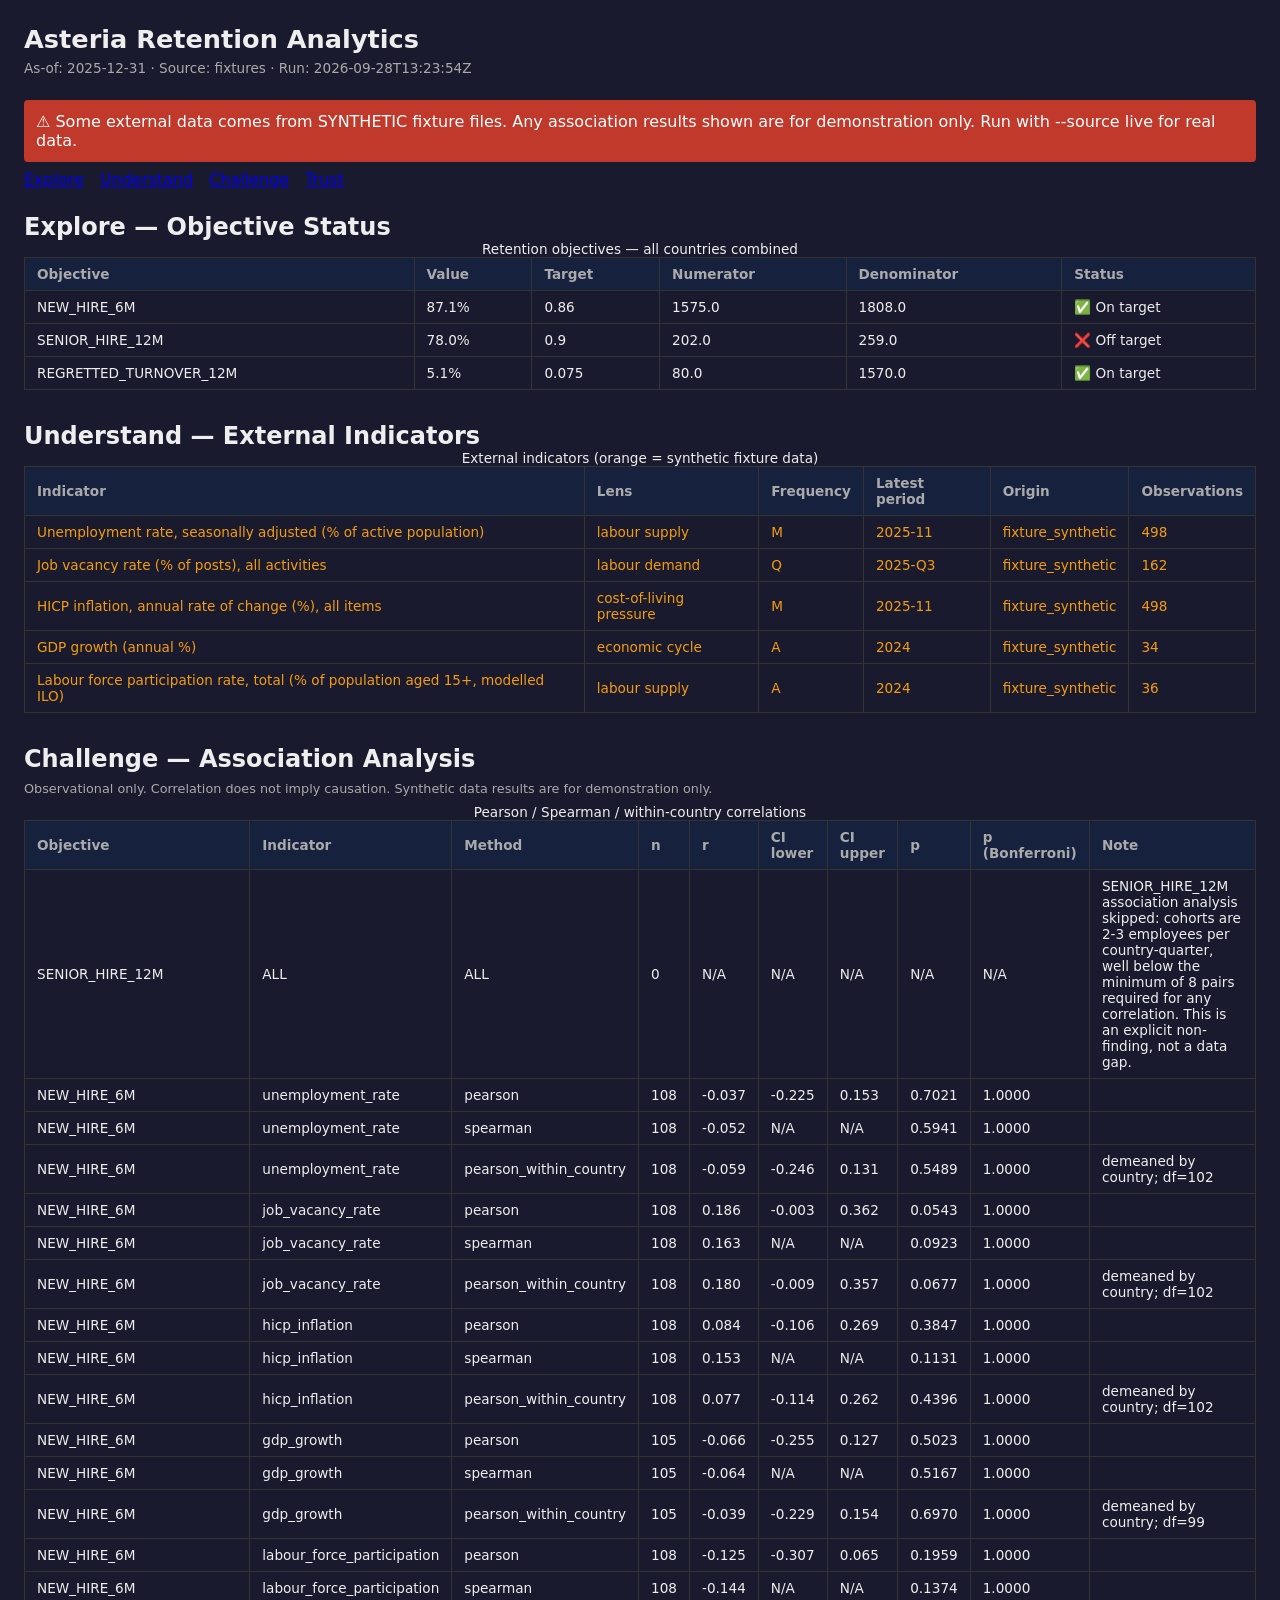
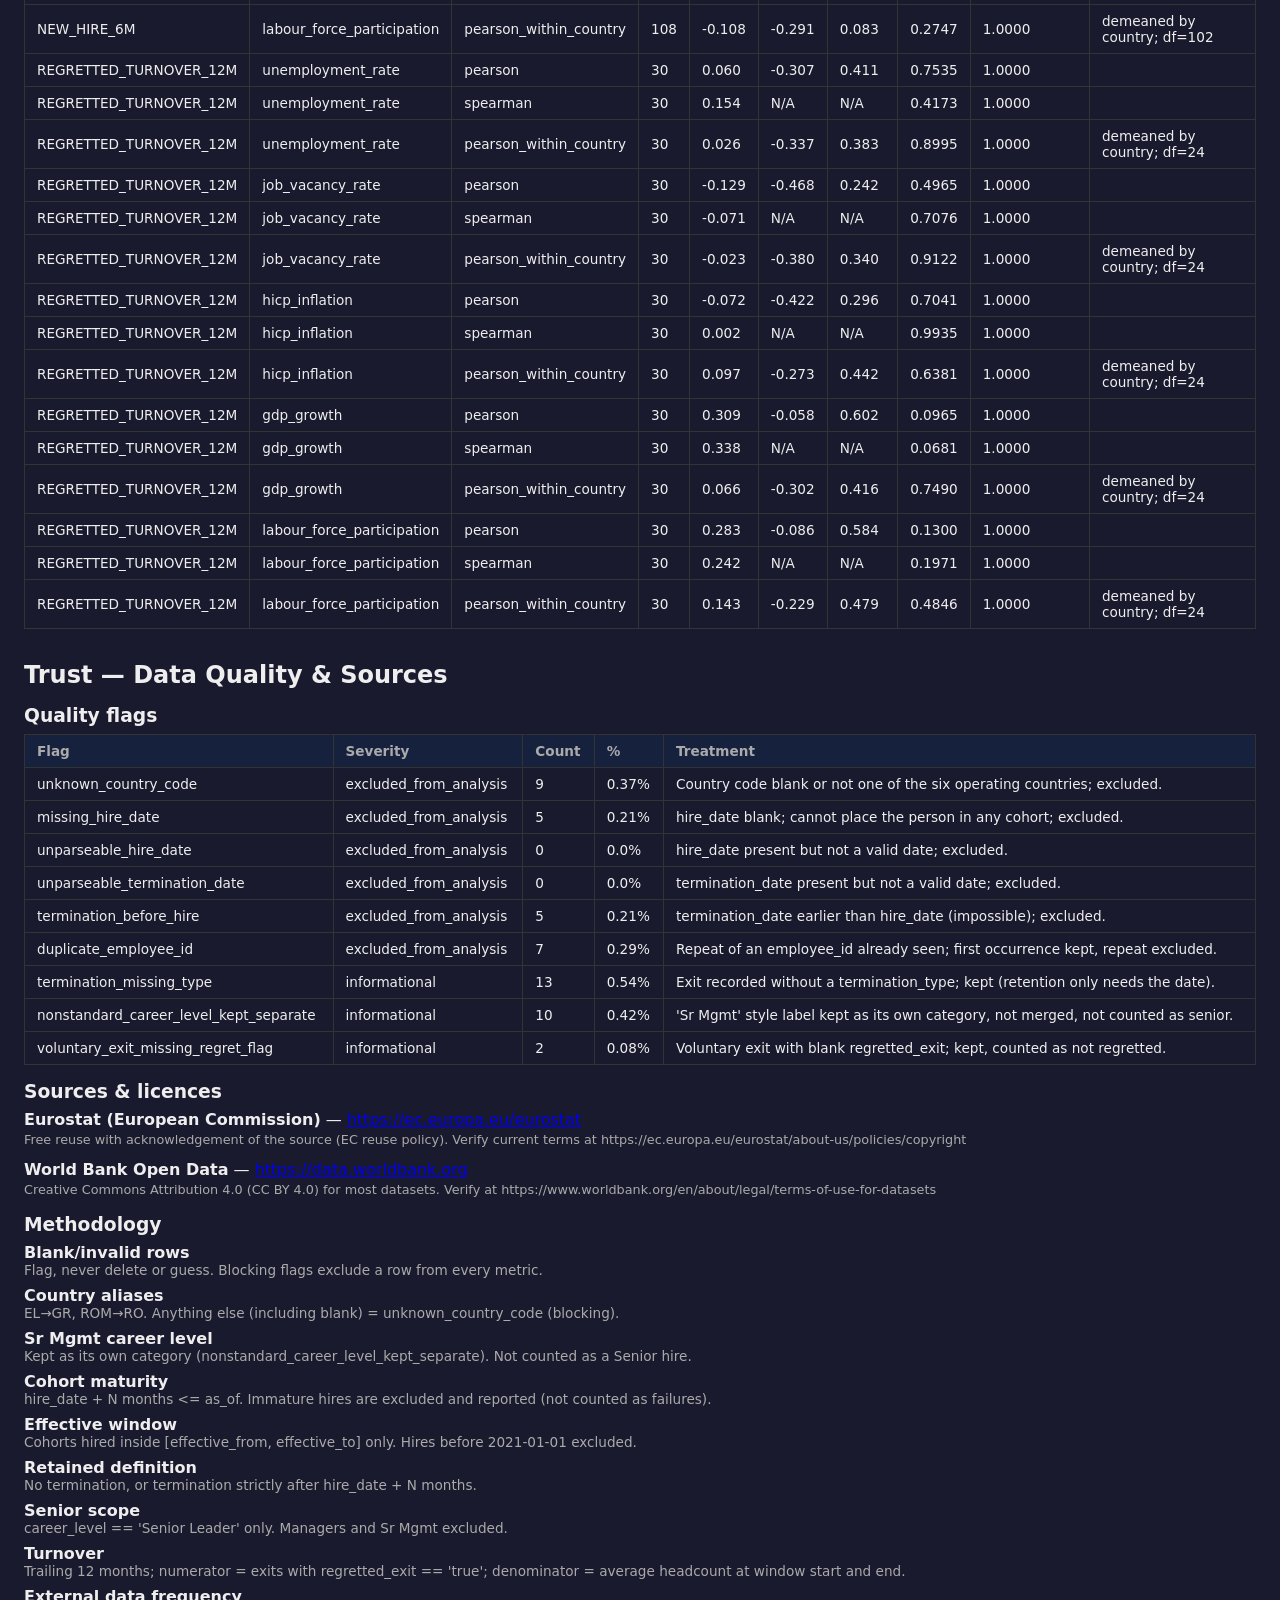
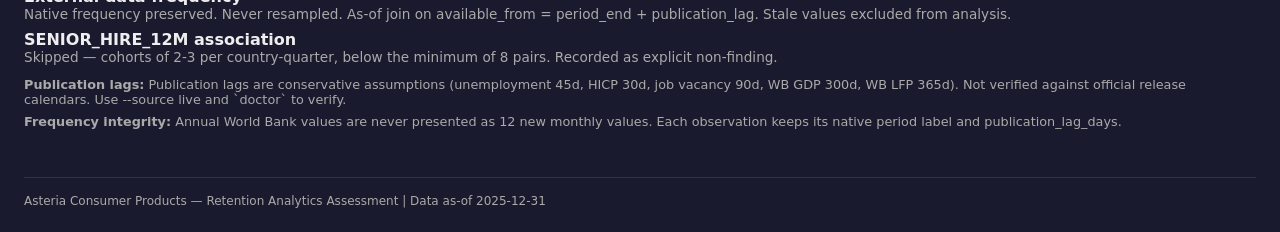
==== dashboard/index.html @ a191fced "first commit" ====
<!DOCTYPE html>
<html lang='en'>
<head>
<meta charset='UTF-8'>
<meta name='viewport' content='width=device-width,initial-scale=1'>
<title>Asteria Retention — Analytics Dashboard</title>
<meta name='description' content='Retention objectives and external labour market signals for Asteria Consumer Products'>
<style>
  :root{--primary:#1a1a2e;--accent:#e94560;--card:#16213e;--text:#eee;--muted:#aaa}
  *{box-sizing:border-box;margin:0;padding:0}
  body{font-family:system-ui,sans-serif;background:var(--primary);color:var(--text);padding:1.5rem}
  a:focus-visible{outline:3px solid var(--accent);outline-offset:2px}
  h1{font-size:1.6rem;margin-bottom:0.4rem}
  .subtitle{color:var(--muted);font-size:.85rem;margin-bottom:1.5rem}
  table{border-collapse:collapse;width:100%;font-size:.85rem}
  th,td{border:1px solid #333;padding:.5rem .75rem;text-align:left}
  th{background:var(--card);color:var(--muted)}
  section{margin-bottom:2rem}
  .skip-link{position:absolute;left:-999px;top:auto;width:1px;height:1px;overflow:hidden}
  .skip-link:focus{left:0;top:0;width:auto;height:auto;padding:.5rem 1rem;background:var(--accent);color:#fff;z-index:9999}
</style>
</head>
<body>
<a href='#main-content' class='skip-link'>Skip to main content</a>
<header role='banner'>
  <h1>Asteria Retention Analytics</h1>
  <p class='subtitle'>As-of: 2025-12-31 &middot; Source: fixtures &middot; Run: 2026-09-28T13:23:54Z</p>
</header>
<div role='alert' style='background:#c0392b;color:#fff;padding:12px;border-radius:4px;margin-bottom:8px'>⚠️ Some external data comes from SYNTHETIC fixture files. Any association results shown are for demonstration only. Run with --source live for real data.</div>
<main id='main-content'>
<nav aria-label='Dashboard sections'>
  <ul style='display:flex;gap:1rem;list-style:none;margin-bottom:1.5rem;flex-wrap:wrap'>
    <li><a href='#explore'>Explore</a></li>
    <li><a href='#understand'>Understand</a></li>
    <li><a href='#challenge'>Challenge</a></li>
    <li><a href='#trust'>Trust</a></li>
  </ul>
</nav>
<section id='explore' aria-labelledby='explore-heading'>
<h2 id='explore-heading'>Explore &mdash; Objective Status</h2>
<div style='overflow-x:auto'><table aria-label='Objective summary'>
<caption>Retention objectives &mdash; all countries combined</caption>
<thead><tr><th>Objective</th><th>Value</th><th>Target</th><th>Numerator</th><th>Denominator</th><th>Status</th></tr></thead>
<tbody>
<tr><td>NEW_HIRE_6M</td><td>87.1%</td><td>0.86</td><td>1575.0</td><td>1808.0</td><td>✅ On target</td></tr>
<tr><td>SENIOR_HIRE_12M</td><td>78.0%</td><td>0.9</td><td>202.0</td><td>259.0</td><td>❌ Off target</td></tr>
<tr><td>REGRETTED_TURNOVER_12M</td><td>5.1%</td><td>0.075</td><td>80.0</td><td>1570.0</td><td>✅ On target</td></tr>
</tbody></table></div>
</section>
<section id='understand' aria-labelledby='understand-heading' style='margin-top:2rem'>
<h2 id='understand-heading'>Understand &mdash; External Indicators</h2>
<div style='overflow-x:auto'><table aria-label='External indicator coverage'>
<caption>External indicators (orange = synthetic fixture data)</caption>
<thead><tr><th>Indicator</th><th>Lens</th><th>Frequency</th><th>Latest period</th><th>Origin</th><th>Observations</th></tr></thead>
<tbody>
<tr style='color:#f39c12'><td>Unemployment rate, seasonally adjusted (% of active population)</td><td>labour supply</td><td>M</td><td>2025-11</td><td>fixture_synthetic</td><td>498</td></tr><tr style='color:#f39c12'><td>Job vacancy rate (% of posts), all activities</td><td>labour demand</td><td>Q</td><td>2025-Q3</td><td>fixture_synthetic</td><td>162</td></tr><tr style='color:#f39c12'><td>HICP inflation, annual rate of change (%), all items</td><td>cost-of-living pressure</td><td>M</td><td>2025-11</td><td>fixture_synthetic</td><td>498</td></tr><tr style='color:#f39c12'><td>GDP growth (annual %)</td><td>economic cycle</td><td>A</td><td>2024</td><td>fixture_synthetic</td><td>34</td></tr><tr style='color:#f39c12'><td>Labour force participation rate, total (% of population aged 15+, modelled ILO)</td><td>labour supply</td><td>A</td><td>2024</td><td>fixture_synthetic</td><td>36</td></tr></tbody></table></div>
</section>
<section id='challenge' aria-labelledby='challenge-heading' style='margin-top:2rem'>
<h2 id='challenge-heading'>Challenge &mdash; Association Analysis</h2>
<p style='color:var(--muted);font-size:.8rem;margin:.5rem 0'>Observational only. Correlation does not imply causation. Synthetic data results are for demonstration only.</p>
<div style='overflow-x:auto'><table aria-label='Association results'>
<caption>Pearson / Spearman / within-country correlations</caption>
<thead><tr><th>Objective</th><th>Indicator</th><th>Method</th><th>n</th><th>r</th><th>CI lower</th><th>CI upper</th><th>p</th><th>p (Bonferroni)</th><th>Note</th></tr></thead>
<tbody>
<tr><td>SENIOR_HIRE_12M</td><td>ALL</td><td>ALL</td><td>0</td><td>N/A</td><td>N/A</td><td>N/A</td><td>N/A</td><td>N/A</td><td>SENIOR_HIRE_12M association analysis skipped: cohorts are 2-3 employees per country-quarter, well below the minimum of 8 pairs required for any correlation. This is an explicit non-finding, not a data gap.</td></tr><tr><td>NEW_HIRE_6M</td><td>unemployment_rate</td><td>pearson</td><td>108</td><td>-0.037</td><td>-0.225</td><td>0.153</td><td>0.7021</td><td>1.0000</td><td></td></tr><tr><td>NEW_HIRE_6M</td><td>unemployment_rate</td><td>spearman</td><td>108</td><td>-0.052</td><td>N/A</td><td>N/A</td><td>0.5941</td><td>1.0000</td><td></td></tr><tr><td>NEW_HIRE_6M</td><td>unemployment_rate</td><td>pearson_within_country</td><td>108</td><td>-0.059</td><td>-0.246</td><td>0.131</td><td>0.5489</td><td>1.0000</td><td>demeaned by country; df=102</td></tr><tr><td>NEW_HIRE_6M</td><td>job_vacancy_rate</td><td>pearson</td><td>108</td><td>0.186</td><td>-0.003</td><td>0.362</td><td>0.0543</td><td>1.0000</td><td></td></tr><tr><td>NEW_HIRE_6M</td><td>job_vacancy_rate</td><td>spearman</td><td>108</td><td>0.163</td><td>N/A</td><td>N/A</td><td>0.0923</td><td>1.0000</td><td></td></tr><tr><td>NEW_HIRE_6M</td><td>job_vacancy_rate</td><td>pearson_within_country</td><td>108</td><td>0.180</td><td>-0.009</td><td>0.357</td><td>0.0677</td><td>1.0000</td><td>demeaned by country; df=102</td></tr><tr><td>NEW_HIRE_6M</td><td>hicp_inflation</td><td>pearson</td><td>108</td><td>0.084</td><td>-0.106</td><td>0.269</td><td>0.3847</td><td>1.0000</td><td></td></tr><tr><td>NEW_HIRE_6M</td><td>hicp_inflation</td><td>spearman</td><td>108</td><td>0.153</td><td>N/A</td><td>N/A</td><td>0.1131</td><td>1.0000</td><td></td></tr><tr><td>NEW_HIRE_6M</td><td>hicp_inflation</td><td>pearson_within_country</td><td>108</td><td>0.077</td><td>-0.114</td><td>0.262</td><td>0.4396</td><td>1.0000</td><td>demeaned by country; df=102</td></tr><tr><td>NEW_HIRE_6M</td><td>gdp_growth</td><td>pearson</td><td>105</td><td>-0.066</td><td>-0.255</td><td>0.127</td><td>0.5023</td><td>1.0000</td><td></td></tr><tr><td>NEW_HIRE_6M</td><td>gdp_growth</td><td>spearman</td><td>105</td><td>-0.064</td><td>N/A</td><td>N/A</td><td>0.5167</td><td>1.0000</td><td></td></tr><tr><td>NEW_HIRE_6M</td><td>gdp_growth</td><td>pearson_within_country</td><td>105</td><td>-0.039</td><td>-0.229</td><td>0.154</td><td>0.6970</td><td>1.0000</td><td>demeaned by country; df=99</td></tr><tr><td>NEW_HIRE_6M</td><td>labour_force_participation</td><td>pearson</td><td>108</td><td>-0.125</td><td>-0.307</td><td>0.065</td><td>0.1959</td><td>1.0000</td><td></td></tr><tr><td>NEW_HIRE_6M</td><td>labour_force_participation</td><td>spearman</td><td>108</td><td>-0.144</td><td>N/A</td><td>N/A</td><td>0.1374</td><td>1.0000</td><td></td></tr><tr><td>NEW_HIRE_6M</td><td>labour_force_participation</td><td>pearson_within_country</td><td>108</td><td>-0.108</td><td>-0.291</td><td>0.083</td><td>0.2747</td><td>1.0000</td><td>demeaned by country; df=102</td></tr><tr><td>REGRETTED_TURNOVER_12M</td><td>unemployment_rate</td><td>pearson</td><td>30</td><td>0.060</td><td>-0.307</td><td>0.411</td><td>0.7535</td><td>1.0000</td><td></td></tr><tr><td>REGRETTED_TURNOVER_12M</td><td>unemployment_rate</td><td>spearman</td><td>30</td><td>0.154</td><td>N/A</td><td>N/A</td><td>0.4173</td><td>1.0000</td><td></td></tr><tr><td>REGRETTED_TURNOVER_12M</td><td>unemployment_rate</td><td>pearson_within_country</td><td>30</td><td>0.026</td><td>-0.337</td><td>0.383</td><td>0.8995</td><td>1.0000</td><td>demeaned by country; df=24</td></tr><tr><td>REGRETTED_TURNOVER_12M</td><td>job_vacancy_rate</td><td>pearson</td><td>30</td><td>-0.129</td><td>-0.468</td><td>0.242</td><td>0.4965</td><td>1.0000</td><td></td></tr><tr><td>REGRETTED_TURNOVER_12M</td><td>job_vacancy_rate</td><td>spearman</td><td>30</td><td>-0.071</td><td>N/A</td><td>N/A</td><td>0.7076</td><td>1.0000</td><td></td></tr><tr><td>REGRETTED_TURNOVER_12M</td><td>job_vacancy_rate</td><td>pearson_within_country</td><td>30</td><td>-0.023</td><td>-0.380</td><td>0.340</td><td>0.9122</td><td>1.0000</td><td>demeaned by country; df=24</td></tr><tr><td>REGRETTED_TURNOVER_12M</td><td>hicp_inflation</td><td>pearson</td><td>30</td><td>-0.072</td><td>-0.422</td><td>0.296</td><td>0.7041</td><td>1.0000</td><td></td></tr><tr><td>REGRETTED_TURNOVER_12M</td><td>hicp_inflation</td><td>spearman</td><td>30</td><td>0.002</td><td>N/A</td><td>N/A</td><td>0.9935</td><td>1.0000</td><td></td></tr><tr><td>REGRETTED_TURNOVER_12M</td><td>hicp_inflation</td><td>pearson_within_country</td><td>30</td><td>0.097</td><td>-0.273</td><td>0.442</td><td>0.6381</td><td>1.0000</td><td>demeaned by country; df=24</td></tr><tr><td>REGRETTED_TURNOVER_12M</td><td>gdp_growth</td><td>pearson</td><td>30</td><td>0.309</td><td>-0.058</td><td>0.602</td><td>0.0965</td><td>1.0000</td><td></td></tr><tr><td>REGRETTED_TURNOVER_12M</td><td>gdp_growth</td><td>spearman</td><td>30</td><td>0.338</td><td>N/A</td><td>N/A</td><td>0.0681</td><td>1.0000</td><td></td></tr><tr><td>REGRETTED_TURNOVER_12M</td><td>gdp_growth</td><td>pearson_within_country</td><td>30</td><td>0.066</td><td>-0.302</td><td>0.416</td><td>0.7490</td><td>1.0000</td><td>demeaned by country; df=24</td></tr><tr><td>REGRETTED_TURNOVER_12M</td><td>labour_force_participation</td><td>pearson</td><td>30</td><td>0.283</td><td>-0.086</td><td>0.584</td><td>0.1300</td><td>1.0000</td><td></td></tr><tr><td>REGRETTED_TURNOVER_12M</td><td>labour_force_participation</td><td>spearman</td><td>30</td><td>0.242</td><td>N/A</td><td>N/A</td><td>0.1971</td><td>1.0000</td><td></td></tr><tr><td>REGRETTED_TURNOVER_12M</td><td>labour_force_participation</td><td>pearson_within_country</td><td>30</td><td>0.143</td><td>-0.229</td><td>0.479</td><td>0.4846</td><td>1.0000</td><td>demeaned by country; df=24</td></tr></tbody></table></div>
</section>
<section id='trust' aria-labelledby='trust-heading' style='margin-top:2rem'>
<h2 id='trust-heading'>Trust &mdash; Data Quality &amp; Sources</h2>
<h3 style='margin:1rem 0 .5rem'>Quality flags</h3>
<div style='overflow-x:auto'><table aria-label='Quality flags'>
<thead><tr><th>Flag</th><th>Severity</th><th>Count</th><th>%</th><th>Treatment</th></tr></thead>
<tbody>
<tr><td>unknown_country_code</td><td>excluded_from_analysis</td><td>9</td><td>0.37%</td><td>Country code blank or not one of the six operating countries; excluded.</td></tr><tr><td>missing_hire_date</td><td>excluded_from_analysis</td><td>5</td><td>0.21%</td><td>hire_date blank; cannot place the person in any cohort; excluded.</td></tr><tr><td>unparseable_hire_date</td><td>excluded_from_analysis</td><td>0</td><td>0.0%</td><td>hire_date present but not a valid date; excluded.</td></tr><tr><td>unparseable_termination_date</td><td>excluded_from_analysis</td><td>0</td><td>0.0%</td><td>termination_date present but not a valid date; excluded.</td></tr><tr><td>termination_before_hire</td><td>excluded_from_analysis</td><td>5</td><td>0.21%</td><td>termination_date earlier than hire_date (impossible); excluded.</td></tr><tr><td>duplicate_employee_id</td><td>excluded_from_analysis</td><td>7</td><td>0.29%</td><td>Repeat of an employee_id already seen; first occurrence kept, repeat excluded.</td></tr><tr><td>termination_missing_type</td><td>informational</td><td>13</td><td>0.54%</td><td>Exit recorded without a termination_type; kept (retention only needs the date).</td></tr><tr><td>nonstandard_career_level_kept_separate</td><td>informational</td><td>10</td><td>0.42%</td><td>'Sr Mgmt' style label kept as its own category, not merged, not counted as senior.</td></tr><tr><td>voluntary_exit_missing_regret_flag</td><td>informational</td><td>2</td><td>0.08%</td><td>Voluntary exit with blank regretted_exit; kept, counted as not regretted.</td></tr></tbody></table></div>
<h3 style='margin:1rem 0 .5rem'>Sources &amp; licences</h3>
<div style='margin-bottom:.75rem'><strong>Eurostat (European Commission)</strong> &mdash; <a href='https://ec.europa.eu/eurostat' rel='noopener'>https://ec.europa.eu/eurostat</a><br><span style='font-size:.8rem;color:var(--muted)'>Free reuse with acknowledgement of the source (EC reuse policy). Verify current terms at https://ec.europa.eu/eurostat/about-us/policies/copyright</span></div><div style='margin-bottom:.75rem'><strong>World Bank Open Data</strong> &mdash; <a href='https://data.worldbank.org' rel='noopener'>https://data.worldbank.org</a><br><span style='font-size:.8rem;color:var(--muted)'>Creative Commons Attribution 4.0 (CC BY 4.0) for most datasets. Verify at https://www.worldbank.org/en/about/legal/terms-of-use-for-datasets</span></div><h3 style='margin:1rem 0 .5rem'>Methodology</h3>
<dl>
<dt style='font-weight:600;margin-top:.5rem'>Blank/invalid rows</dt><dd style='color:var(--muted);font-size:.85rem'>Flag, never delete or guess. Blocking flags exclude a row from every metric.</dd><dt style='font-weight:600;margin-top:.5rem'>Country aliases</dt><dd style='color:var(--muted);font-size:.85rem'>EL→GR, ROM→RO. Anything else (including blank) = unknown_country_code (blocking).</dd><dt style='font-weight:600;margin-top:.5rem'>Sr Mgmt career level</dt><dd style='color:var(--muted);font-size:.85rem'>Kept as its own category (nonstandard_career_level_kept_separate). Not counted as a Senior hire.</dd><dt style='font-weight:600;margin-top:.5rem'>Cohort maturity</dt><dd style='color:var(--muted);font-size:.85rem'>hire_date + N months <= as_of. Immature hires are excluded and reported (not counted as failures).</dd><dt style='font-weight:600;margin-top:.5rem'>Effective window</dt><dd style='color:var(--muted);font-size:.85rem'>Cohorts hired inside [effective_from, effective_to] only. Hires before 2021-01-01 excluded.</dd><dt style='font-weight:600;margin-top:.5rem'>Retained definition</dt><dd style='color:var(--muted);font-size:.85rem'>No termination, or termination strictly after hire_date + N months.</dd><dt style='font-weight:600;margin-top:.5rem'>Senior scope</dt><dd style='color:var(--muted);font-size:.85rem'>career_level == 'Senior Leader' only. Managers and Sr Mgmt excluded.</dd><dt style='font-weight:600;margin-top:.5rem'>Turnover</dt><dd style='color:var(--muted);font-size:.85rem'>Trailing 12 months; numerator = exits with regretted_exit == 'true'; denominator = average headcount at window start and end.</dd><dt style='font-weight:600;margin-top:.5rem'>External data frequency</dt><dd style='color:var(--muted);font-size:.85rem'>Native frequency preserved. Never resampled. As-of join on available_from = period_end + publication_lag. Stale values excluded from analysis.</dd><dt style='font-weight:600;margin-top:.5rem'>SENIOR_HIRE_12M association</dt><dd style='color:var(--muted);font-size:.85rem'>Skipped — cohorts of 2-3 per country-quarter, below the minimum of 8 pairs. Recorded as explicit non-finding.</dd>
</dl>
<p style='font-size:.8rem;color:var(--muted);margin-top:.75rem'><strong>Publication lags:</strong> Publication lags are conservative assumptions (unemployment 45d, HICP 30d, job vacancy 90d, WB GDP 300d, WB LFP 365d). Not verified against official release calendars. Use --source live and `doctor` to verify.</p>
<p style='font-size:.8rem;color:var(--muted);margin-top:.4rem'><strong>Frequency integrity:</strong> Annual World Bank values are never presented as 12 new monthly values. Each observation keeps its native period label and publication_lag_days.</p>
</section>
</main>
<script id='asteria-data' type='application/json'>{"meta": {"as_of": "2025-12-31", "run_timestamp": "2026-09-28T13:23:54Z", "source_mode": "fixtures", "has_synthetic_external": true, "n_indicators": 5, "n_countries": 6}, "notices": [{"level": "warning", "message": "⚠️ Some external data comes from SYNTHETIC fixture files. Any association results shown are for demonstration only. Run with --source live for real data."}], "countries": [{"iso2": "GR", "iso3": "GRC", "name": "Greece"}, {"iso2": "RO", "iso3": "ROU", "name": "Romania"}, {"iso2": "PL", "iso3": "POL", "name": "Poland"}, {"iso2": "IT", "iso3": "ITA", "name": "Italy"}, {"iso2": "IE", "iso3": "IRL", "name": "Ireland"}, {"iso2": "BG", "iso3": "BGR", "name": "Bulgaria"}], "business_units": ["Digital", "Finance", "Sales", "Supply Chain"], "objectives": [{"objective_id": "NEW_HIRE_6M", "name": "New-hire six-month retention", "direction": "at_least", "target_value": 0.86, "unit": "proportion", "effective_from": "2021-01-01T00:00:00", "effective_to": "2025-12-31T00:00:00"}, {"objective_id": "SENIOR_HIRE_12M", "name": "Senior-hire twelve-month retention", "direction": "at_least", "target_value": 0.9, "unit": "proportion", "effective_from": "2021-01-01T00:00:00", "effective_to": "2025-12-31T00:00:00"}, {"objective_id": "REGRETTED_TURNOVER_12M", "name": "Trailing twelve-month regretted turnover", "direction": "at_most", "target_value": 0.075, "unit": "proportion", "effective_from": "2021-01-01T00:00:00", "effective_to": "2025-12-31T00:00:00"}], "series": {"columns": ["objective_id", "country_code", "business_unit", "period", "period_end", "numerator", "denominator", "value", "immature", "unknown_regret"], "rows": [{"objective_id": "NEW_HIRE_6M", "country_code": "ALL", "business_unit": "ALL", "period": "2021Q1", "period_end": "2021-03-31T00:00:00", "numerator": 77, "denominator": 87.0, "value": 0.8850574712643678, "immature": 0, "unknown_regret": 0}, {"objective_id": "NEW_HIRE_6M", "country_code": "ALL", "business_unit": "ALL", "period": "2021Q2", "period_end": "2021-06-30T00:00:00", "numerator": 83, "denominator": 95.0, "value": 0.8736842105263158, "immature": 0, "unknown_regret": 0}, {"objective_id": "NEW_HIRE_6M", "country_code": "ALL", "business_unit": "ALL", "period": "2021Q3", "period_end": "2021-09-30T00:00:00", "numerator": 98, "denominator": 115.0, "value": 0.8521739130434782, "immature": 0, "unknown_regret": 0}, {"objective_id": "NEW_HIRE_6M", "country_code": "ALL", "business_unit": "ALL", "period": "2021Q4", "period_end": "2021-12-31T00:00:00", "numerator": 104, "denominator": 119.0, "value": 0.8739495798319328, "immature": 0, "unknown_regret": 0}, {"objective_id": "NEW_HIRE_6M", "country_code": "ALL", "business_unit": "ALL", "period": "2022Q1", "period_end": "2022-03-31T00:00:00", "numerator": 72, "denominator": 86.0, "value": 0.8372093023255814, "immature": 0, "unknown_regret": 0}, {"objective_id": "NEW_HIRE_6M", "country_code": "ALL", "business_unit": "ALL", "period": "2022Q2", "period_end": "2022-06-30T00:00:00", "numerator": 97, "denominator": 111.0, "value": 0.8738738738738738, "immature": 0, "unknown_regret": 0}, {"objective_id": "NEW_HIRE_6M", "country_code": "ALL", "business_unit": "ALL", "period": "2022Q3", "period_end": "2022-09-30T00:00:00", "numerator": 89, "denominator": 101.0, "value": 0.8811881188118812, "immature": 0, "unknown_regret": 0}, {"objective_id": "NEW_HIRE_6M", "country_code": "ALL", "business_unit": "ALL", "period": "2022Q4", "period_end": "2022-12-31T00:00:00", "numerator": 86, "denominator": 98.0, "value": 0.8775510204081632, "immature": 0, "unknown_regret": 0}, {"objective_id": "NEW_HIRE_6M", "country_code": "ALL", "business_unit": "ALL", "period": "2023Q1", "period_end": "2023-03-31T00:00:00", "numerator": 85, "denominator": 98.0, "value": 0.8673469387755102, "immature": 0, "unknown_regret": 0}, {"objective_id": "NEW_HIRE_6M", "country_code": "ALL", "business_unit": "ALL", "period": "2023Q2", "period_end": "2023-06-30T00:00:00", "numerator": 93, "denominator": 110.0, "value": 0.8454545454545455, "immature": 0, "unknown_regret": 0}, {"objective_id": "NEW_HIRE_6M", "country_code": "ALL", "business_unit": "ALL", "period": "2023Q3", "period_end": "2023-09-30T00:00:00", "numerator": 82, "denominator": 94.0, "value": 0.8723404255319149, "immature": 0, "unknown_regret": 0}, {"objective_id": "NEW_HIRE_6M", "country_code": "ALL", "business_unit": "ALL", "period": "2023Q4", "period_end": "2023-12-31T00:00:00", "numerator": 76, "denominator": 89.0, "value": 0.8539325842696629, "immature": 0, "unknown_regret": 0}, {"objective_id": "NEW_HIRE_6M", "country_code": "ALL", "business_unit": "ALL", "period": "2024Q1", "period_end": "2024-03-31T00:00:00", "numerator": 94, "denominator": 105.0, "value": 0.8952380952380953, "immature": 0, "unknown_regret": 0}, {"objective_id": "NEW_HIRE_6M", "country_code": "ALL", "business_unit": "ALL", "period": "2024Q2", "period_end": "2024-06-30T00:00:00", "numerator": 91, "denominator": 106.0, "value": 0.8584905660377359, "immature": 0, "unknown_regret": 0}, {"objective_id": "NEW_HIRE_6M", "country_code": "ALL", "business_unit": "ALL", "period": "2024Q3", "period_end": "2024-09-30T00:00:00", "numerator": 104, "denominator": 120.0, "value": 0.8666666666666667, "immature": 0, "unknown_regret": 0}, {"objective_id": "NEW_HIRE_6M", "country_code": "ALL", "business_unit": "ALL", "period": "2024Q4", "period_end": "2024-12-31T00:00:00", "numerator": 89, "denominator": 102.0, "value": 0.8725490196078431, "immature": 0, "unknown_regret": 0}, {"objective_id": "NEW_HIRE_6M", "country_code": "ALL", "business_unit": "ALL", "period": "2025Q1", "period_end": "2025-03-31T00:00:00", "numerator": 64, "denominator": 73.0, "value": 0.8767123287671232, "immature": 0, "unknown_regret": 0}, {"objective_id": "NEW_HIRE_6M", "country_code": "ALL", "business_unit": "ALL", "period": "2025Q2", "period_end": "2025-06-30T00:00:00", "numerator": 91, "denominator": 99.0, "value": 0.9191919191919192, "immature": 0, "unknown_regret": 0}, {"objective_id": "NEW_HIRE_6M", "country_code": "ALL", "business_unit": "ALL", "period": "2025Q3", "period_end": "2025-09-30T00:00:00", "numerator": 0, "denominator": 0.0, "value": null, "immature": 98, "unknown_regret": 0}, {"objective_id": "NEW_HIRE_6M", "country_code": "ALL", "business_unit": "ALL", "period": "2025Q4", "period_end": "2025-12-31T00:00:00", "numerator": 0, "denominator": 0.0, "value": null, "immature": 63, "unknown_regret": 0}, {"objective_id": "NEW_HIRE_6M", "country_code": "ALL", "business_unit": "Digital", "period": "2021Q1", "period_end": "2021-03-31T00:00:00", "numerator": 24, "denominator": 25.0, "value": 0.96, "immature": 0, "unknown_regret": 0}, {"objective_id": "NEW_HIRE_6M", "country_code": "ALL", "business_unit": "Digital", "period": "2021Q2", "period_end": "2021-06-30T00:00:00", "numerator": 21, "denominator": 24.0, "value": 0.875, "immature": 0, "unknown_regret": 0}, {"objective_id": "NEW_HIRE_6M", "country_code": "ALL", "business_unit": "Digital", "period": "2021Q3", "period_end": "2021-09-30T00:00:00", "numerator": 25, "denominator": 30.0, "value": 0.8333333333333334, "immature": 0, "unknown_regret": 0}, {"objective_id": "NEW_HIRE_6M", "country_code": "ALL", "business_unit": "Digital", "period": "2021Q4", "period_end": "2021-12-31T00:00:00", "numerator": 27, "denominator": 33.0, "value": 0.8181818181818182, "immature": 0, "unknown_regret": 0}, {"objective_id": "NEW_HIRE_6M", "country_code": "ALL", "business_unit": "Digital", "period": "2022Q1", "period_end": "2022-03-31T00:00:00", "numerator": 19, "denominator": 24.0, "value": 0.7916666666666666, "immature": 0, "unknown_regret": 0}, {"objective_id": "NEW_HIRE_6M", "country_code": "ALL", "business_unit": "Digital", "period": "2022Q2", "period_end": "2022-06-30T00:00:00", "numerator": 19, "denominator": 22.0, "value": 0.8636363636363636, "immature": 0, "unknown_regret": 0}, {"objective_id": "NEW_HIRE_6M", "country_code": "ALL", "business_unit": "Digital", "period": "2022Q3", "period_end": "2022-09-30T00:00:00", "numerator": 17, "denominator": 19.0, "value": 0.8947368421052632, "immature": 0, "unknown_regret": 0}, {"objective_id": "NEW_HIRE_6M", "country_code": "ALL", "business_unit": "Digital", "period": "2022Q4", "period_end": "2022-12-31T00:00:00", "numerator": 18, "denominator": 21.0, "value": 0.8571428571428571, "immature": 0, "unknown_regret": 0}, {"objective_id": "NEW_HIRE_6M", "country_code": "ALL", "business_unit": "Digital", "period": "2023Q1", "period_end": "2023-03-31T00:00:00", "numerator": 15, "denominator": 19.0, "value": 0.7894736842105263, "immature": 0, "unknown_regret": 0}, {"objective_id": "NEW_HIRE_6M", "country_code": "ALL", "business_unit": "Digital", "period": "2023Q2", "period_end": "2023-06-30T00:00:00", "numerator": 23, "denominator": 25.0, "value": 0.92, "immature": 0, "unknown_regret": 0}, {"objective_id": "NEW_HIRE_6M", "country_code": "ALL", "business_unit": "Digital", "period": "2023Q3", "period_end": "2023-09-30T00:00:00", "numerator": 21, "denominator": 27.0, "value": 0.7777777777777778, "immature": 0, "unknown_regret": 0}, {"objective_id": "NEW_HIRE_6M", "country_code": "ALL", "business_unit": "Digital", "period": "2023Q4", "period_end": "2023-12-31T00:00:00", "numerator": 16, "denominator": 19.0, "value": 0.8421052631578947, "immature": 0, "unknown_regret": 0}, {"objective_id": "NEW_HIRE_6M", "country_code": "ALL", "business_unit": "Digital", "period": "2024Q1", "period_end": "2024-03-31T00:00:00", "numerator": 22, "denominator": 23.0, "value": 0.9565217391304348, "immature": 0, "unknown_regret": 0}, {"objective_id": "NEW_HIRE_6M", "country_code": "ALL", "business_unit": "Digital", "period": "2024Q2", "period_end": "2024-06-30T00:00:00", "numerator": 26, "denominator": 29.0, "value": 0.896551724137931, "immature": 0, "unknown_regret": 0}, {"objective_id": "NEW_HIRE_6M", "country_code": "ALL", "business_unit": "Digital", "period": "2024Q3", "period_end": "2024-09-30T00:00:00", "numerator": 27, "denominator": 31.0, "value": 0.8709677419354839, "immature": 0, "unknown_regret": 0}, {"objective_id": "NEW_HIRE_6M", "country_code": "ALL", "business_unit": "Digital", "period": "2024Q4", "period_end": "2024-12-31T00:00:00", "numerator": 25, "denominator": 28.0, "value": 0.8928571428571429, "immature": 0, "unknown_regret": 0}, {"objective_id": "NEW_HIRE_6M", "country_code": "ALL", "business_unit": "Digital", "period": "2025Q1", "period_end": "2025-03-31T00:00:00", "numerator": 20, "denominator": 21.0, "value": 0.9523809523809523, "immature": 0, "unknown_regret": 0}, {"objective_id": "NEW_HIRE_6M", "country_code": "ALL", "business_unit": "Digital", "period": "2025Q2", "period_end": "2025-06-30T00:00:00", "numerator": 15, "denominator": 16.0, "value": 0.9375, "immature": 0, "unknown_regret": 0}, {"objective_id": "NEW_HIRE_6M", "country_code": "ALL", "business_unit": "Digital", "period": "2025Q3", "period_end": "2025-09-30T00:00:00", "numerator": 0, "denominator": 0.0, "value": null, "immature": 33, "unknown_regret": 0}, {"objective_id": "NEW_HIRE_6M", "country_code": "ALL", "business_unit": "Digital", "period": "2025Q4", "period_end": "2025-12-31T00:00:00", "numerator": 0, "denominator": 0.0, "value": null, "immature": 22, "unknown_regret": 0}, {"objective_id": "NEW_HIRE_6M", "country_code": "ALL", "business_unit": "Finance", "period": "2021Q1", "period_end": "2021-03-31T00:00:00", "numerator": 16, "denominator": 19.0, "value": 0.8421052631578947, "immature": 0, "unknown_regret": 0}, {"objective_id": "NEW_HIRE_6M", "country_code": "ALL", "business_unit": "Finance", "period": "2021Q2", "period_end": "2021-06-30T00:00:00", "numerator": 23, "denominator": 26.0, "value": 0.8846153846153846, "immature": 0, "unknown_regret": 0}, {"objective_id": "NEW_HIRE_6M", "country_code": "ALL", "business_unit": "Finance", "period": "2021Q3", "period_end": "2021-09-30T00:00:00", "numerator": 27, "denominator": 28.0, "value": 0.9642857142857143, "immature": 0, "unknown_regret": 0}, {"objective_id": "NEW_HIRE_6M", "country_code": "ALL", "business_unit": "Finance", "period": "2021Q4", "period_end": "2021-12-31T00:00:00", "numerator": 28, "denominator": 29.0, "value": 0.9655172413793104, "immature": 0, "unknown_regret": 0}, {"objective_id": "NEW_HIRE_6M", "country_code": "ALL", "business_unit": "Finance", "period": "2022Q1", "period_end": "2022-03-31T00:00:00", "numerator": 15, "denominator": 18.0, "value": 0.8333333333333334, "immature": 0, "unknown_regret": 0}, {"objective_id": "NEW_HIRE_6M", "country_code": "ALL", "business_unit": "Finance", "period": "2022Q2", "period_end": "2022-06-30T00:00:00", "numerator": 21, "denominator": 26.0, "value": 0.8076923076923077, "immature": 0, "unknown_regret": 0}, {"objective_id": "NEW_HIRE_6M", "country_code": "ALL", "business_unit": "Finance", "period": "2022Q3", "period_end": "2022-09-30T00:00:00", "numerator": 32, "denominator": 36.0, "value": 0.8888888888888888, "immature": 0, "unknown_regret": 0}, {"objective_id": "NEW_HIRE_6M", "country_code": "ALL", "business_unit": "Finance", "period": "2022Q4", "period_end": "2022-12-31T00:00:00", "numerator": 28, "denominator": 32.0, "value": 0.875, "immature": 0, "unknown_regret": 0}, {"objective_id": "NEW_HIRE_6M", "country_code": "ALL", "business_unit": "Finance", "period": "2023Q1", "period_end": "2023-03-31T00:00:00", "numerator": 24, "denominator": 26.0, "value": 0.9230769230769231, "immature": 0, "unknown_regret": 0}, {"objective_id": "NEW_HIRE_6M", "country_code": "ALL", "business_unit": "Finance", "period": "2023Q2", "period_end": "2023-06-30T00:00:00", "numerator": 16, "denominator": 17.0, "value": 0.9411764705882353, "immature": 0, "unknown_regret": 0}, {"objective_id": "NEW_HIRE_6M", "country_code": "ALL", "business_unit": "Finance", "period": "2023Q3", "period_end": "2023-09-30T00:00:00", "numerator": 20, "denominator": 23.0, "value": 0.8695652173913043, "immature": 0, "unknown_regret": 0}, {"objective_id": "NEW_HIRE_6M", "country_code": "ALL", "business_unit": "Finance", "period": "2023Q4", "period_end": "2023-12-31T00:00:00", "numerator": 26, "denominator": 31.0, "value": 0.8387096774193549, "immature": 0, "unknown_regret": 0}, {"objective_id": "NEW_HIRE_6M", "country_code": "ALL", "business_unit": "Finance", "period": "2024Q1", "period_end": "2024-03-31T00:00:00", "numerator": 21, "denominator": 23.0, "value": 0.9130434782608695, "immature": 0, "unknown_regret": 0}, {"objective_id": "NEW_HIRE_6M", "country_code": "ALL", "business_unit": "Finance", "period": "2024Q2", "period_end": "2024-06-30T00:00:00", "numerator": 24, "denominator": 28.0, "value": 0.8571428571428571, "immature": 0, "unknown_regret": 0}, {"objective_id": "NEW_HIRE_6M", "country_code": "ALL", "business_unit": "Finance", "period": "2024Q3", "period_end": "2024-09-30T00:00:00", "numerator": 22, "denominator": 25.0, "value": 0.88, "immature": 0, "unknown_regret": 0}, {"objective_id": "NEW_HIRE_6M", "country_code": "ALL", "business_unit": "Finance", "period": "2024Q4", "period_end": "2024-12-31T00:00:00", "numerator": 21, "denominator": 23.0, "value": 0.9130434782608695, "immature": 0, "unknown_regret": 0}, {"objective_id": "NEW_HIRE_6M", "country_code": "ALL", "business_unit": "Finance", "period": "2025Q1", "period_end": "2025-03-31T00:00:00", "numerator": 19, "denominator": 25.0, "value": 0.76, "immature": 0, "unknown_regret": 0}, {"objective_id": "NEW_HIRE_6M", "country_code": "ALL", "business_unit": "Finance", "period": "2025Q2", "period_end": "2025-06-30T00:00:00", "numerator": 24, "denominator": 26.0, "value": 0.9230769230769231, "immature": 0, "unknown_regret": 0}, {"objective_id": "NEW_HIRE_6M", "country_code": "ALL", "business_unit": "Finance", "period": "2025Q3", "period_end": "2025-09-30T00:00:00", "numerator": 0, "denominator": 0.0, "value": null, "immature": 26, "unknown_regret": 0}, {"objective_id": "NEW_HIRE_6M", "country_code": "ALL", "business_unit": "Finance", "period": "2025Q4", "period_end": "2025-12-31T00:00:00", "numerator": 0, "denominator": 0.0, "value": null, "immature": 18, "unknown_regret": 0}, {"objective_id": "NEW_HIRE_6M", "country_code": "ALL", "business_unit": "Sales", "period": "2021Q1", "period_end": "2021-03-31T00:00:00", "numerator": 16, "denominator": 18.0, "value": 0.8888888888888888, "immature": 0, "unknown_regret": 0}, {"objective_id": "NEW_HIRE_6M", "country_code": "ALL", "business_unit": "Sales", "period": "2021Q2", "period_end": "2021-06-30T00:00:00", "numerator": 15, "denominator": 18.0, "value": 0.8333333333333334, "immature": 0, "unknown_regret": 0}, {"objective_id": "NEW_HIRE_6M", "country_code": "ALL", "business_unit": "Sales", "period": "2021Q3", "period_end": "2021-09-30T00:00:00", "numerator": 22, "denominator": 26.0, "value": 0.8461538461538461, "immature": 0, "unknown_regret": 0}, {"objective_id": "NEW_HIRE_6M", "country_code": "ALL", "business_unit": "Sales", "period": "2021Q4", "period_end": "2021-12-31T00:00:00", "numerator": 31, "denominator": 33.0, "value": 0.9393939393939394, "immature": 0, "unknown_regret": 0}, {"objective_id": "NEW_HIRE_6M", "country_code": "ALL", "business_unit": "Sales", "period": "2022Q1", "period_end": "2022-03-31T00:00:00", "numerator": 19, "denominator": 22.0, "value": 0.8636363636363636, "immature": 0, "unknown_regret": 0}, {"objective_id": "NEW_HIRE_6M", "country_code": "ALL", "business_unit": "Sales", "period": "2022Q2", "period_end": "2022-06-30T00:00:00", "numerator": 25, "denominator": 30.0, "value": 0.8333333333333334, "immature": 0, "unknown_regret": 0}, {"objective_id": "NEW_HIRE_6M", "country_code": "ALL", "business_unit": "Sales", "period": "2022Q3", "period_end": "2022-09-30T00:00:00", "numerator": 19, "denominator": 22.0, "value": 0.8636363636363636, "immature": 0, "unknown_regret": 0}, {"objective_id": "NEW_HIRE_6M", "country_code": "ALL", "business_unit": "Sales", "period": "2022Q4", "period_end": "2022-12-31T00:00:00", "numerator": 14, "denominator": 17.0, "value": 0.8235294117647058, "immature": 0, "unknown_regret": 0}, {"objective_id": "NEW_HIRE_6M", "country_code": "ALL", "business_unit": "Sales", "period": "2023Q1", "period_end": "2023-03-31T00:00:00", "numerator": 20, "denominator": 23.0, "value": 0.8695652173913043, "immature": 0, "unknown_regret": 0}, {"objective_id": "NEW_HIRE_6M", "country_code": "ALL", "business_unit": "Sales", "period": "2023Q2", "period_end": "2023-06-30T00:00:00", "numerator": 30, "denominator": 39.0, "value": 0.7692307692307693, "immature": 0, "unknown_regret": 0}, {"objective_id": "NEW_HIRE_6M", "country_code": "ALL", "business_unit": "Sales", "period": "2023Q3", "period_end": "2023-09-30T00:00:00", "numerator": 20, "denominator": 21.0, "value": 0.9523809523809523, "immature": 0, "unknown_regret": 0}, {"objective_id": "NEW_HIRE_6M", "country_code": "ALL", "business_unit": "Sales", "period": "2023Q4", "period_end": "2023-12-31T00:00:00", "numerator": 21, "denominator": 24.0, "value": 0.875, "immature": 0, "unknown_regret": 0}, {"objective_id": "NEW_HIRE_6M", "country_code": "ALL", "business_unit": "Sales", "period": "2024Q1", "period_end": "2024-03-31T00:00:00", "numerator": 18, "denominator": 22.0, "value": 0.8181818181818182, "immature": 0, "unknown_regret": 0}, {"objective_id": "NEW_HIRE_6M", "country_code": "ALL", "business_unit": "Sales", "period": "2024Q2", "period_end": "2024-06-30T00:00:00", "numerator": 23, "denominator": 28.0, "value": 0.8214285714285714, "immature": 0, "unknown_regret": 0}, {"objective_id": "NEW_HIRE_6M", "country_code": "ALL", "business_unit": "Sales", "period": "2024Q3", "period_end": "2024-09-30T00:00:00", "numerator": 24, "denominator": 30.0, "value": 0.8, "immature": 0, "unknown_regret": 0}, {"objective_id": "NEW_HIRE_6M", "country_code": "ALL", "business_unit": "Sales", "period": "2024Q4", "period_end": "2024-12-31T00:00:00", "numerator": 19, "denominator": 22.0, "value": 0.8636363636363636, "immature": 0, "unknown_regret": 0}, {"objective_id": "NEW_HIRE_6M", "country_code": "ALL", "business_unit": "Sales", "period": "2025Q1", "period_end": "2025-03-31T00:00:00", "numerator": 12, "denominator": 14.0, "value": 0.8571428571428571, "immature": 0, "unknown_regret": 0}, {"objective_id": "NEW_HIRE_6M", "country_code": "ALL", "business_unit": "Sales", "period": "2025Q2", "period_end": "2025-06-30T00:00:00", "numerator": 30, "denominator": 32.0, "value": 0.9375, "immature": 0, "unknown_regret": 0}, {"objective_id": "NEW_HIRE_6M", "country_code": "ALL", "business_unit": "Sales", "period": "2025Q3", "period_end": "2025-09-30T00:00:00", "numerator": 0, "denominator": 0.0, "value": null, "immature": 20, "unknown_regret": 0}, {"objective_id": "NEW_HIRE_6M", "country_code": "ALL", "business_unit": "Sales", "period": "2025Q4", "period_end": "2025-12-31T00:00:00", "numerator": 0, "denominator": 0.0, "value": null, "immature": 13, "unknown_regret": 0}, {"objective_id": "NEW_HIRE_6M", "country_code": "ALL", "business_unit": "Supply Chain", "period": "2021Q1", "period_end": "2021-03-31T00:00:00", "numerator": 21, "denominator": 25.0, "value": 0.84, "immature": 0, "unknown_regret": 0}, {"objective_id": "NEW_HIRE_6M", "country_code": "ALL", "business_unit": "Supply Chain", "period": "2021Q2", "period_end": "2021-06-30T00:00:00", "numerator": 24, "denominator": 27.0, "value": 0.8888888888888888, "immature": 0, "unknown_regret": 0}, {"objective_id": "NEW_HIRE_6M", "country_code": "ALL", "business_unit": "Supply Chain", "period": "2021Q3", "period_end": "2021-09-30T00:00:00", "numerator": 24, "denominator": 31.0, "value": 0.7741935483870968, "immature": 0, "unknown_regret": 0}, {"objective_id": "NEW_HIRE_6M", "country_code": "ALL", "business_unit": "Supply Chain", "period": "2021Q4", "period_end": "2021-12-31T00:00:00", "numerator": 18, "denominator": 24.0, "value": 0.75, "immature": 0, "unknown_regret": 0}, {"objective_id": "NEW_HIRE_6M", "country_code": "ALL", "business_unit": "Supply Chain", "period": "2022Q1", "period_end": "2022-03-31T00:00:00", "numerator": 19, "denominator": 22.0, "value": 0.8636363636363636, "immature": 0, "unknown_regret": 0}, {"objective_id": "NEW_HIRE_6M", "country_code": "ALL", "business_unit": "Supply Chain", "period": "2022Q2", "period_end": "2022-06-30T00:00:00", "numerator": 32, "denominator": 33.0, "value": 0.9696969696969697, "immature": 0, "unknown_regret": 0}, {"objective_id": "NEW_HIRE_6M", "country_code": "ALL", "business_unit": "Supply Chain", "period": "2022Q3", "period_end": "2022-09-30T00:00:00", "numerator": 21, "denominator": 24.0, "value": 0.875, "immature": 0, "unknown_regret": 0}, {"objective_id": "NEW_HIRE_6M", "country_code": "ALL", "business_unit": "Supply Chain", "period": "2022Q4", "period_end": "2022-12-31T00:00:00", "numerator": 26, "denominator": 28.0, "value": 0.9285714285714286, "immature": 0, "unknown_regret": 0}, {"objective_id": "NEW_HIRE_6M", "country_code": "ALL", "business_unit": "Supply Chain", "period": "2023Q1", "period_end": "2023-03-31T00:00:00", "numerator": 26, "denominator": 30.0, "value": 0.8666666666666667, "immature": 0, "unknown_regret": 0}, {"objective_id": "NEW_HIRE_6M", "country_code": "ALL", "business_unit": "Supply Chain", "period": "2023Q2", "period_end": "2023-06-30T00:00:00", "numerator": 24, "denominator": 29.0, "value": 0.8275862068965517, "immature": 0, "unknown_regret": 0}, {"objective_id": "NEW_HIRE_6M", "country_code": "ALL", "business_unit": "Supply Chain", "period": "2023Q3", "period_end": "2023-09-30T00:00:00", "numerator": 21, "denominator": 23.0, "value": 0.9130434782608695, "immature": 0, "unknown_regret": 0}, {"objective_id": "NEW_HIRE_6M", "country_code": "ALL", "business_unit": "Supply Chain", "period": "2023Q4", "period_end": "2023-12-31T00:00:00", "numerator": 13, "denominator": 15.0, "value": 0.8666666666666667, "immature": 0, "unknown_regret": 0}, {"objective_id": "NEW_HIRE_6M", "country_code": "ALL", "business_unit": "Supply Chain", "period": "2024Q1", "period_end": "2024-03-31T00:00:00", "numerator": 33, "denominator": 37.0, "value": 0.8918918918918919, "immature": 0, "unknown_regret": 0}, {"objective_id": "NEW_HIRE_6M", "country_code": "ALL", "business_unit": "Supply Chain", "period": "2024Q2", "period_end": "2024-06-30T00:00:00", "numerator": 18, "denominator": 21.0, "value": 0.8571428571428571, "immature": 0, "unknown_regret": 0}, {"objective_id": "NEW_HIRE_6M", "country_code": "ALL", "business_unit": "Supply Chain", "period": "2024Q3", "period_end": "2024-09-30T00:00:00", "numerator": 31, "denominator": 34.0, "value": 0.9117647058823529, "immature": 0, "unknown_regret": 0}, {"objective_id": "NEW_HIRE_6M", "country_code": "ALL", "business_unit": "Supply Chain", "period": "2024Q4", "period_end": "2024-12-31T00:00:00", "numerator": 24, "denominator": 29.0, "value": 0.8275862068965517, "immature": 0, "unknown_regret": 0}, {"objective_id": "NEW_HIRE_6M", "country_code": "ALL", "business_unit": "Supply Chain", "period": "2025Q1", "period_end": "2025-03-31T00:00:00", "numerator": 13, "denominator": 13.0, "value": 1.0, "immature": 0, "unknown_regret": 0}, {"objective_id": "NEW_HIRE_6M", "country_code": "ALL", "business_unit": "Supply Chain", "period": "2025Q2", "period_end": "2025-06-30T00:00:00", "numerator": 22, "denominator": 25.0, "value": 0.88, "immature": 0, "unknown_regret": 0}, {"objective_id": "NEW_HIRE_6M", "country_code": "ALL", "business_unit": "Supply Chain", "period": "2025Q3", "period_end": "2025-09-30T00:00:00", "numerator": 0, "denominator": 0.0, "value": null, "immature": 19, "unknown_regret": 0}, {"objective_id": "NEW_HIRE_6M", "country_code": "ALL", "business_unit": "Supply Chain", "period": "2025Q4", "period_end": "2025-12-31T00:00:00", "numerator": 0, "denominator": 0.0, "value": null, "immature": 10, "unknown_regret": 0}, {"objective_id": "NEW_HIRE_6M", "country_code": "BG", "business_unit": "ALL", "period": "2021Q1", "period_end": "2021-03-31T00:00:00", "numerator": 12, "denominator": 12.0, "value": 1.0, "immature": 0, "unknown_regret": 0}, {"objective_id": "NEW_HIRE_6M", "country_code": "BG", "business_unit": "ALL", "period": "2021Q2", "period_end": "2021-06-30T00:00:00", "numerator": 16, "denominator": 17.0, "value": 0.9411764705882353, "immature": 0, "unknown_regret": 0}, {"objective_id": "NEW_HIRE_6M", "country_code": "BG", "business_unit": "ALL", "period": "2021Q3", "period_end": "2021-09-30T00:00:00", "numerator": 18, "denominator": 20.0, "value": 0.9, "immature": 0, "unknown_regret": 0}, {"objective_id": "NEW_HIRE_6M", "country_code": "BG", "business_unit": "ALL", "period": "2021Q4", "period_end": "2021-12-31T00:00:00", "numerator": 17, "denominator": 20.0, "value": 0.85, "immature": 0, "unknown_regret": 0}, {"objective_id": "NEW_HIRE_6M", "country_code": "BG", "business_unit": "ALL", "period": "2022Q1", "period_end": "2022-03-31T00:00:00", "numerator": 13, "denominator": 15.0, "value": 0.8666666666666667, "immature": 0, "unknown_regret": 0}, {"objective_id": "NEW_HIRE_6M", "country_code": "BG", "business_unit": "ALL", "period": "2022Q2", "period_end": "2022-06-30T00:00:00", "numerator": 13, "denominator": 15.0, "value": 0.8666666666666667, "immature": 0, "unknown_regret": 0}, {"objective_id": "NEW_HIRE_6M", "country_code": "BG", "business_unit": "ALL", "period": "2022Q3", "period_end": "2022-09-30T00:00:00", "numerator": 15, "denominator": 19.0, "value": 0.7894736842105263, "immature": 0, "unknown_regret": 0}, {"objective_id": "NEW_HIRE_6M", "country_code": "BG", "business_unit": "ALL", "period": "2022Q4", "period_end": "2022-12-31T00:00:00", "numerator": 12, "denominator": 13.0, "value": 0.9230769230769231, "immature": 0, "unknown_regret": 0}, {"objective_id": "NEW_HIRE_6M", "country_code": "BG", "business_unit": "ALL", "period": "2023Q1", "period_end": "2023-03-31T00:00:00", "numerator": 16, "denominator": 16.0, "value": 1.0, "immature": 0, "unknown_regret": 0}, {"objective_id": "NEW_HIRE_6M", "country_code": "BG", "business_unit": "ALL", "period": "2023Q2", "period_end": "2023-06-30T00:00:00", "numerator": 19, "denominator": 22.0, "value": 0.8636363636363636, "immature": 0, "unknown_regret": 0}, {"objective_id": "NEW_HIRE_6M", "country_code": "BG", "business_unit": "ALL", "period": "2023Q3", "period_end": "2023-09-30T00:00:00", "numerator": 8, "denominator": 9.0, "value": 0.8888888888888888, "immature": 0, "unknown_regret": 0}, {"objective_id": "NEW_HIRE_6M", "country_code": "BG", "business_unit": "ALL", "period": "2023Q4", "period_end": "2023-12-31T00:00:00", "numerator": 16, "denominator": 18.0, "value": 0.8888888888888888, "immature": 0, "unknown_regret": 0}, {"objective_id": "NEW_HIRE_6M", "country_code": "BG", "business_unit": "ALL", "period": "2024Q1", "period_end": "2024-03-31T00:00:00", "numerator": 20, "denominator": 24.0, "value": 0.8333333333333334, "immature": 0, "unknown_regret": 0}, {"objective_id": "NEW_HIRE_6M", "country_code": "BG", "business_unit": "ALL", "period": "2024Q2", "period_end": "2024-06-30T00:00:00", "numerator": 16, "denominator": 22.0, "value": 0.7272727272727273, "immature": 0, "unknown_regret": 0}, {"objective_id": "NEW_HIRE_6M", "country_code": "BG", "business_unit": "ALL", "period": "2024Q3", "period_end": "2024-09-30T00:00:00", "numerator": 21, "denominator": 27.0, "value": 0.7777777777777778, "immature": 0, "unknown_regret": 0}, {"objective_id": "NEW_HIRE_6M", "country_code": "BG", "business_unit": "ALL", "period": "2024Q4", "period_end": "2024-12-31T00:00:00", "numerator": 16, "denominator": 19.0, "value": 0.8421052631578947, "immature": 0, "unknown_regret": 0}, {"objective_id": "NEW_HIRE_6M", "country_code": "BG", "business_unit": "ALL", "period": "2025Q1", "period_end": "2025-03-31T00:00:00", "numerator": 11, "denominator": 12.0, "value": 0.9166666666666666, "immature": 0, "unknown_regret": 0}, {"objective_id": "NEW_HIRE_6M", "country_code": "BG", "business_unit": "ALL", "period": "2025Q2", "period_end": "2025-06-30T00:00:00", "numerator": 20, "denominator": 21.0, "value": 0.9523809523809523, "immature": 0, "unknown_regret": 0}, {"objective_id": "NEW_HIRE_6M", "country_code": "BG", "business_unit": "ALL", "period": "2025Q3", "period_end": "2025-09-30T00:00:00", "numerator": 0, "denominator": 0.0, "value": null, "immature": 20, "unknown_regret": 0}, {"objective_id": "NEW_HIRE_6M", "country_code": "BG", "business_unit": "ALL", "period": "2025Q4", "period_end": "2025-12-31T00:00:00", "numerator": 0, "denominator": 0.0, "value": null, "immature": 9, "unknown_regret": 0}, {"objective_id": "NEW_HIRE_6M", "country_code": "BG", "business_unit": "Digital", "period": "2021Q1", "period_end": "2021-03-31T00:00:00", "numerator": 4, "denominator": 4.0, "value": 1.0, "immature": 0, "unknown_regret": 0}, {"objective_id": "NEW_HIRE_6M", "country_code": "BG", "business_unit": "Digital", "period": "2021Q2", "period_end": "2021-06-30T00:00:00", "numerator": 5, "denominator": 6.0, "value": 0.8333333333333334, "immature": 0, "unknown_regret": 0}, {"objective_id": "NEW_HIRE_6M", "country_code": "BG", "business_unit": "Digital", "period": "2021Q3", "period_end": "2021-09-30T00:00:00", "numerator": 7, "denominator": 8.0, "value": 0.875, "immature": 0, "unknown_regret": 0}, {"objective_id": "NEW_HIRE_6M", "country_code": "BG", "business_unit": "Digital", "period": "2021Q4", "period_end": "2021-12-31T00:00:00", "numerator": 5, "denominator": 5.0, "value": 1.0, "immature": 0, "unknown_regret": 0}, {"objective_id": "NEW_HIRE_6M", "country_code": "BG", "business_unit": "Digital", "period": "2022Q1", "period_end": "2022-03-31T00:00:00", "numerator": 3, "denominator": 4.0, "value": 0.75, "immature": 0, "unknown_regret": 0}, {"objective_id": "NEW_HIRE_6M", "country_code": "BG", "business_unit": "Digital", "period": "2022Q2", "period_end": "2022-06-30T00:00:00", "numerator": 3, "denominator": 5.0, "value": 0.6, "immature": 0, "unknown_regret": 0}, {"objective_id": "NEW_HIRE_6M", "country_code": "BG", "business_unit": "Digital", "period": "2022Q3", "period_end": "2022-09-30T00:00:00", "numerator": 2, "denominator": 3.0, "value": 0.6666666666666666, "immature": 0, "unknown_regret": 0}, {"objective_id": "NEW_HIRE_6M", "country_code": "BG", "business_unit": "Digital", "period": "2022Q4", "period_end": "2022-12-31T00:00:00", "numerator": 5, "denominator": 6.0, "value": 0.8333333333333334, "immature": 0, "unknown_regret": 0}, {"objective_id": "NEW_HIRE_6M", "country_code": "BG", "business_unit": "Digital", "period": "2023Q1", "period_end": "2023-03-31T00:00:00", "numerator": 4, "denominator": 4.0, "value": 1.0, "immature": 0, "unknown_regret": 0}, {"objective_id": "NEW_HIRE_6M", "country_code": "BG", "business_unit": "Digital", "period": "2023Q2", "period_end": "2023-06-30T00:00:00", "numerator": 3, "denominator": 3.0, "value": 1.0, "immature": 0, "unknown_regret": 0}, {"objective_id": "NEW_HIRE_6M", "country_code": "BG", "business_unit": "Digital", "period": "2023Q3", "period_end": "2023-09-30T00:00:00", "numerator": 3, "denominator": 4.0, "value": 0.75, "immature": 0, "unknown_regret": 0}, {"objective_id": "NEW_HIRE_6M", "country_code": "BG", "business_unit": "Digital", "period": "2023Q4", "period_end": "2023-12-31T00:00:00", "numerator": 5, "denominator": 6.0, "value": 0.8333333333333334, "immature": 0, "unknown_regret": 0}, {"objective_id": "NEW_HIRE_6M", "country_code": "BG", "business_unit": "Digital", "period": "2024Q1", "period_end": "2024-03-31T00:00:00", "numerator": 3, "denominator": 3.0, "value": 1.0, "immature": 0, "unknown_regret": 0}, {"objective_id": "NEW_HIRE_6M", "country_code": "BG", "business_unit": "Digital", "period": "2024Q2", "period_end": "2024-06-30T00:00:00", "numerator": 5, "denominator": 7.0, "value": 0.7142857142857143, "immature": 0, "unknown_regret": 0}, {"objective_id": "NEW_HIRE_6M", "country_code": "BG", "business_unit": "Digital", "period": "2024Q3", "period_end": "2024-09-30T00:00:00", "numerator": 6, "denominator": 7.0, "value": 0.8571428571428571, "immature": 0, "unknown_regret": 0}, {"objective_id": "NEW_HIRE_6M", "country_code": "BG", "business_unit": "Digital", "period": "2024Q4", "period_end": "2024-12-31T00:00:00", "numerator": 1, "denominator": 2.0, "value": 0.5, "immature": 0, "unknown_regret": 0}, {"objective_id": "NEW_HIRE_6M", "country_code": "BG", "business_unit": "Digital", "period": "2025Q1", "period_end": "2025-03-31T00:00:00", "numerator": 2, "denominator": 3.0, "value": 0.6666666666666666, "immature": 0, "unknown_regret": 0}, {"objective_id": "NEW_HIRE_6M", "country_code": "BG", "business_unit": "Digital", "period": "2025Q2", "period_end": "2025-06-30T00:00:00", "numerator": 2, "denominator": 2.0, "value": 1.0, "immature": 0, "unknown_regret": 0}, {"objective_id": "NEW_HIRE_6M", "country_code": "BG", "business_unit": "Digital", "period": "2025Q3", "period_end": "2025-09-30T00:00:00", "numerator": 0, "denominator": 0.0, "value": null, "immature": 6, "unknown_regret": 0}, {"objective_id": "NEW_HIRE_6M", "country_code": "BG", "business_unit": "Digital", "period": "2025Q4", "period_end": "2025-12-31T00:00:00", "numerator": 0, "denominator": 0.0, "value": null, "immature": 2, "unknown_regret": 0}, {"objective_id": "NEW_HIRE_6M", "country_code": "BG", "business_unit": "Finance", "period": "2021Q1", "period_end": "2021-03-31T00:00:00", "numerator": 4, "denominator": 4.0, "value": 1.0, "immature": 0, "unknown_regret": 0}, {"objective_id": "NEW_HIRE_6M", "country_code": "BG", "business_unit": "Finance", "period": "2021Q2", "period_end": "2021-06-30T00:00:00", "numerator": 5, "denominator": 5.0, "value": 1.0, "immature": 0, "unknown_regret": 0}, {"objective_id": "NEW_HIRE_6M", "country_code": "BG", "business_unit": "Finance", "period": "2021Q3", "period_end": "2021-09-30T00:00:00", "numerator": 3, "denominator": 3.0, "value": 1.0, "immature": 0, "unknown_regret": 0}, {"objective_id": "NEW_HIRE_6M", "country_code": "BG", "business_unit": "Finance", "period": "2021Q4", "period_end": "2021-12-31T00:00:00", "numerator": 5, "denominator": 6.0, "value": 0.8333333333333334, "immature": 0, "unknown_regret": 0}, {"objective_id": "NEW_HIRE_6M", "country_code": "BG", "business_unit": "Finance", "period": "2022Q1", "period_end": "2022-03-31T00:00:00", "numerator": 4, "denominator": 4.0, "value": 1.0, "immature": 0, "unknown_regret": 0}, {"objective_id": "NEW_HIRE_6M", "country_code": "BG", "business_unit": "Finance", "period": "2022Q2", "period_end": "2022-06-30T00:00:00", "numerator": 3, "denominator": 3.0, "value": 1.0, "immature": 0, "unknown_regret": 0}, {"objective_id": "NEW_HIRE_6M", "country_code": "BG", "business_unit": "Finance", "period": "2022Q3", "period_end": "2022-09-30T00:00:00", "numerator": 5, "denominator": 5.0, "value": 1.0, "immature": 0, "unknown_regret": 0}, {"objective_id": "NEW_HIRE_6M", "country_code": "BG", "business_unit": "Finance", "period": "2022Q4", "period_end": "2022-12-31T00:00:00", "numerator": 3, "denominator": 3.0, "value": 1.0, "immature": 0, "unknown_regret": 0}, {"objective_id": "NEW_HIRE_6M", "country_code": "BG", "business_unit": "Finance", "period": "2023Q1", "period_end": "2023-03-31T00:00:00", "numerator": 5, "denominator": 5.0, "value": 1.0, "immature": 0, "unknown_regret": 0}, {"objective_id": "NEW_HIRE_6M", "country_code": "BG", "business_unit": "Finance", "period": "2023Q2", "period_end": "2023-06-30T00:00:00", "numerator": 2, "denominator": 3.0, "value": 0.6666666666666666, "immature": 0, "unknown_regret": 0}, {"objective_id": "NEW_HIRE_6M", "country_code": "BG", "business_unit": "Finance", "period": "2023Q3", "period_end": "2023-09-30T00:00:00", "numerator": 1, "denominator": 1.0, "value": 1.0, "immature": 0, "unknown_regret": 0}, {"objective_id": "NEW_HIRE_6M", "country_code": "BG", "business_unit": "Finance", "period": "2023Q4", "period_end": "2023-12-31T00:00:00", "numerator": 3, "denominator": 3.0, "value": 1.0, "immature": 0, "unknown_regret": 0}, {"objective_id": "NEW_HIRE_6M", "country_code": "BG", "business_unit": "Finance", "period": "2024Q1", "period_end": "2024-03-31T00:00:00", "numerator": 2, "denominator": 4.0, "value": 0.5, "immature": 0, "unknown_regret": 0}, {"objective_id": "NEW_HIRE_6M", "country_code": "BG", "business_unit": "Finance", "period": "2024Q2", "period_end": "2024-06-30T00:00:00", "numerator": 2, "denominator": 3.0, "value": 0.6666666666666666, "immature": 0, "unknown_regret": 0}, {"objective_id": "NEW_HIRE_6M", "country_code": "BG", "business_unit": "Finance", "period": "2024Q3", "period_end": "2024-09-30T00:00:00", "numerator": 2, "denominator": 3.0, "value": 0.6666666666666666, "immature": 0, "unknown_regret": 0}, {"objective_id": "NEW_HIRE_6M", "country_code": "BG", "business_unit": "Finance", "period": "2024Q4", "period_end": "2024-12-31T00:00:00", "numerator": 3, "denominator": 3.0, "value": 1.0, "immature": 0, "unknown_regret": 0}, {"objective_id": "NEW_HIRE_6M", "country_code": "BG", "business_unit": "Finance", "period": "2025Q1", "period_end": "2025-03-31T00:00:00", "numerator": 4, "denominator": 4.0, "value": 1.0, "immature": 0, "unknown_regret": 0}, {"objective_id": "NEW_HIRE_6M", "country_code": "BG", "business_unit": "Finance", "period": "2025Q2", "period_end": "2025-06-30T00:00:00", "numerator": 8, "denominator": 9.0, "value": 0.8888888888888888, "immature": 0, "unknown_regret": 0}, {"objective_id": "NEW_HIRE_6M", "country_code": "BG", "business_unit": "Finance", "period": "2025Q3", "period_end": "2025-09-30T00:00:00", "numerator": 0, "denominator": 0.0, "value": null, "immature": 7, "unknown_regret": 0}, {"objective_id": "NEW_HIRE_6M", "country_code": "BG", "business_unit": "Finance", "period": "2025Q4", "period_end": "2025-12-31T00:00:00", "numerator": 0, "denominator": 0.0, "value": null, "immature": 2, "unknown_regret": 0}, {"objective_id": "NEW_HIRE_6M", "country_code": "BG", "business_unit": "Sales", "period": "2021Q1", "period_end": "2021-03-31T00:00:00", "numerator": 3, "denominator": 3.0, "value": 1.0, "immature": 0, "unknown_regret": 0}, {"objective_id": "NEW_HIRE_6M", "country_code": "BG", "business_unit": "Sales", "period": "2021Q2", "period_end": "2021-06-30T00:00:00", "numerator": 2, "denominator": 2.0, "value": 1.0, "immature": 0, "unknown_regret": 0}, {"objective_id": "NEW_HIRE_6M", "country_code": "BG", "business_unit": "Sales", "period": "2021Q3", "period_end": "2021-09-30T00:00:00", "numerator": 5, "denominator": 5.0, "value": 1.0, "immature": 0, "unknown_regret": 0}, {"objective_id": "NEW_HIRE_6M", "country_code": "BG", "business_unit": "Sales", "period": "2021Q4", "period_end": "2021-12-31T00:00:00", "numerator": 4, "denominator": 5.0, "value": 0.8, "immature": 0, "unknown_regret": 0}, {"objective_id": "NEW_HIRE_6M", "country_code": "BG", "business_unit": "Sales", "period": "2022Q1", "period_end": "2022-03-31T00:00:00", "numerator": 2, "denominator": 2.0, "value": 1.0, "immature": 0, "unknown_regret": 0}, {"objective_id": "NEW_HIRE_6M", "country_code": "BG", "business_unit": "Sales", "period": "2022Q2", "period_end": "2022-06-30T00:00:00", "numerator": 4, "denominator": 4.0, "value": 1.0, "immature": 0, "unknown_regret": 0}, {"objective_id": "NEW_HIRE_6M", "country_code": "BG", "business_unit": "Sales", "period": "2022Q3", "period_end": "2022-09-30T00:00:00", "numerator": 3, "denominator": 5.0, "value": 0.6, "immature": 0, "unknown_regret": 0}, {"objective_id": "NEW_HIRE_6M", "country_code": "BG", "business_unit": "Sales", "period": "2023Q1", "period_end": "2023-03-31T00:00:00", "numerator": 2, "denominator": 2.0, "value": 1.0, "immature": 0, "unknown_regret": 0}, {"objective_id": "NEW_HIRE_6M", "country_code": "BG", "business_unit": "Sales", "period": "2023Q2", "period_end": "2023-06-30T00:00:00", "numerator": 10, "denominator": 11.0, "value": 0.9090909090909091, "immature": 0, "unknown_regret": 0}, {"objective_id": "NEW_HIRE_6M", "country_code": "BG", "business_unit": "Sales", "period": "2023Q3", "period_end": "2023-09-30T00:00:00", "numerator": 2, "denominator": 2.0, "value": 1.0, "immature": 0, "unknown_regret": 0}, {"objective_id": "NEW_HIRE_6M", "country_code": "BG", "business_unit": "Sales", "period": "2023Q4", "period_end": "2023-12-31T00:00:00", "numerator": 6, "denominator": 6.0, "value": 1.0, "immature": 0, "unknown_regret": 0}, {"objective_id": "NEW_HIRE_6M", "country_code": "BG", "business_unit": "Sales", "period": "2024Q1", "period_end": "2024-03-31T00:00:00", "numerator": 7, "denominator": 8.0, "value": 0.875, "immature": 0, "unknown_regret": 0}, {"objective_id": "NEW_HIRE_6M", "country_code": "BG", "business_unit": "Sales", "period": "2024Q2", "period_end": "2024-06-30T00:00:00", "numerator": 4, "denominator": 5.0, "value": 0.8, "immature": 0, "unknown_regret": 0}, {"objective_id": "NEW_HIRE_6M", "country_code": "BG", "business_unit": "Sales", "period": "2024Q3", "period_end": "2024-09-30T00:00:00", "numerator": 5, "denominator": 7.0, "value": 0.7142857142857143, "immature": 0, "unknown_regret": 0}, {"objective_id": "NEW_HIRE_6M", "country_code": "BG", "business_unit": "Sales", "period": "2024Q4", "period_end": "2024-12-31T00:00:00", "numerator": 5, "denominator": 6.0, "value": 0.8333333333333334, "immature": 0, "unknown_regret": 0}, {"objective_id": "NEW_HIRE_6M", "country_code": "BG", "business_unit": "Sales", "period": "2025Q1", "period_end": "2025-03-31T00:00:00", "numerator": 1, "denominator": 1.0, "value": 1.0, "immature": 0, "unknown_regret": 0}, {"objective_id": "NEW_HIRE_6M", "country_code": "BG", "business_unit": "Sales", "period": "2025Q2", "period_end": "2025-06-30T00:00:00", "numerator": 5, "denominator": 5.0, "value": 1.0, "immature": 0, "unknown_regret": 0}, {"objective_id": "NEW_HIRE_6M", "country_code": "BG", "business_unit": "Sales", "period": "2025Q3", "period_end": "2025-09-30T00:00:00", "numerator": 0, "denominator": 0.0, "value": null, "immature": 4, "unknown_regret": 0}, {"objective_id": "NEW_HIRE_6M", "country_code": "BG", "business_unit": "Sales", "period": "2025Q4", "period_end": "2025-12-31T00:00:00", "numerator": 0, "denominator": 0.0, "value": null, "immature": 3, "unknown_regret": 0}, {"objective_id": "NEW_HIRE_6M", "country_code": "BG", "business_unit": "Supply Chain", "period": "2021Q1", "period_end": "2021-03-31T00:00:00", "numerator": 1, "denominator": 1.0, "value": 1.0, "immature": 0, "unknown_regret": 0}, {"objective_id": "NEW_HIRE_6M", "country_code": "BG", "business_unit": "Supply Chain", "period": "2021Q2", "period_end": "2021-06-30T00:00:00", "numerator": 4, "denominator": 4.0, "value": 1.0, "immature": 0, "unknown_regret": 0}, {"objective_id": "NEW_HIRE_6M", "country_code": "BG", "business_unit": "Supply Chain", "period": "2021Q3", "period_end": "2021-09-30T00:00:00", "numerator": 3, "denominator": 4.0, "value": 0.75, "immature": 0, "unknown_regret": 0}, {"objective_id": "NEW_HIRE_6M", "country_code": "BG", "business_unit": "Supply Chain", "period": "2021Q4", "period_end": "2021-12-31T00:00:00", "numerator": 3, "denominator": 4.0, "value": 0.75, "immature": 0, "unknown_regret": 0}, {"objective_id": "NEW_HIRE_6M", "country_code": "BG", "business_unit": "Supply Chain", "period": "2022Q1", "period_end": "2022-03-31T00:00:00", "numerator": 4, "denominator": 5.0, "value": 0.8, "immature": 0, "unknown_regret": 0}, {"objective_id": "NEW_HIRE_6M", "country_code": "BG", "business_unit": "Supply Chain", "period": "2022Q2", "period_end": "2022-06-30T00:00:00", "numerator": 3, "denominator": 3.0, "value": 1.0, "immature": 0, "unknown_regret": 0}, {"objective_id": "NEW_HIRE_6M", "country_code": "BG", "business_unit": "Supply Chain", "period": "2022Q3", "period_end": "2022-09-30T00:00:00", "numerator": 5, "denominator": 6.0, "value": 0.8333333333333334, "immature": 0, "unknown_regret": 0}, {"objective_id": "NEW_HIRE_6M", "country_code": "BG", "business_unit": "Supply Chain", "period": "2022Q4", "period_end": "2022-12-31T00:00:00", "numerator": 4, "denominator": 4.0, "value": 1.0, "immature": 0, "unknown_regret": 0}, {"objective_id": "NEW_HIRE_6M", "country_code": "BG", "business_unit": "Supply Chain", "period": "2023Q1", "period_end": "2023-03-31T00:00:00", "numerator": 5, "denominator": 5.0, "value": 1.0, "immature": 0, "unknown_regret": 0}, {"objective_id": "NEW_HIRE_6M", "country_code": "BG", "business_unit": "Supply Chain", "period": "2023Q2", "period_end": "2023-06-30T00:00:00", "numerator": 4, "denominator": 5.0, "value": 0.8, "immature": 0, "unknown_regret": 0}, {"objective_id": "NEW_HIRE_6M", "country_code": "BG", "business_unit": "Supply Chain", "period": "2023Q3", "period_end": "2023-09-30T00:00:00", "numerator": 2, "denominator": 2.0, "value": 1.0, "immature": 0, "unknown_regret": 0}, {"objective_id": "NEW_HIRE_6M", "country_code": "BG", "business_unit": "Supply Chain", "period": "2023Q4", "period_end": "2023-12-31T00:00:00", "numerator": 2, "denominator": 3.0, "value": 0.6666666666666666, "immature": 0, "unknown_regret": 0}, {"objective_id": "NEW_HIRE_6M", "country_code": "BG", "business_unit": "Supply Chain", "period": "2024Q1", "period_end": "2024-03-31T00:00:00", "numerator": 8, "denominator": 9.0, "value": 0.8888888888888888, "immature": 0, "unknown_regret": 0}, {"objective_id": "NEW_HIRE_6M", "country_code": "BG", "business_unit": "Supply Chain", "period": "2024Q2", "period_end": "2024-06-30T00:00:00", "numerator": 5, "denominator": 7.0, "value": 0.7142857142857143, "immature": 0, "unknown_regret": 0}, {"objective_id": "NEW_HIRE_6M", "country_code": "BG", "business_unit": "Supply Chain", "period": "2024Q3", "period_end": "2024-09-30T00:00:00", "numerator": 8, "denominator": 10.0, "value": 0.8, "immature": 0, "unknown_regret": 0}, {"objective_id": "NEW_HIRE_6M", "country_code": "BG", "business_unit": "Supply Chain", "period": "2024Q4", "period_end": "2024-12-31T00:00:00", "numerator": 7, "denominator": 8.0, "value": 0.875, "immature": 0, "unknown_regret": 0}, {"objective_id": "NEW_HIRE_6M", "country_code": "BG", "business_unit": "Supply Chain", "period": "2025Q1", "period_end": "2025-03-31T00:00:00", "numerator": 4, "denominator": 4.0, "value": 1.0, "immature": 0, "unknown_regret": 0}, {"objective_id": "NEW_HIRE_6M", "country_code": "BG", "business_unit": "Supply Chain", "period": "2025Q2", "period_end": "2025-06-30T00:00:00", "numerator": 5, "denominator": 5.0, "value": 1.0, "immature": 0, "unknown_regret": 0}, {"objective_id": "NEW_HIRE_6M", "country_code": "BG", "business_unit": "Supply Chain", "period": "2025Q3", "period_end": "2025-09-30T00:00:00", "numerator": 0, "denominator": 0.0, "value": null, "immature": 3, "unknown_regret": 0}, {"objective_id": "NEW_HIRE_6M", "country_code": "BG", "business_unit": "Supply Chain", "period": "2025Q4", "period_end": "2025-12-31T00:00:00", "numerator": 0, "denominator": 0.0, "value": null, "immature": 2, "unknown_regret": 0}, {"objective_id": "NEW_HIRE_6M", "country_code": "GR", "business_unit": "ALL", "period": "2021Q1", "period_end": "2021-03-31T00:00:00", "numerator": 15, "denominator": 15.0, "value": 1.0, "immature": 0, "unknown_regret": 0}, {"objective_id": "NEW_HIRE_6M", "country_code": "GR", "business_unit": "ALL", "period": "2021Q2", "period_end": "2021-06-30T00:00:00", "numerator": 19, "denominator": 23.0, "value": 0.8260869565217391, "immature": 0, "unknown_regret": 0}, {"objective_id": "NEW_HIRE_6M", "country_code": "GR", "business_unit": "ALL", "period": "2021Q3", "period_end": "2021-09-30T00:00:00", "numerator": 15, "denominator": 18.0, "value": 0.8333333333333334, "immature": 0, "unknown_regret": 0}, {"objective_id": "NEW_HIRE_6M", "country_code": "GR", "business_unit": "ALL", "period": "2021Q4", "period_end": "2021-12-31T00:00:00", "numerator": 21, "denominator": 25.0, "value": 0.84, "immature": 0, "unknown_regret": 0}, {"objective_id": "NEW_HIRE_6M", "country_code": "GR", "business_unit": "ALL", "period": "2022Q1", "period_end": "2022-03-31T00:00:00", "numerator": 8, "denominator": 11.0, "value": 0.7272727272727273, "immature": 0, "unknown_regret": 0}, {"objective_id": "NEW_HIRE_6M", "country_code": "GR", "business_unit": "ALL", "period": "2022Q2", "period_end": "2022-06-30T00:00:00", "numerator": 21, "denominator": 22.0, "value": 0.9545454545454546, "immature": 0, "unknown_regret": 0}, {"objective_id": "NEW_HIRE_6M", "country_code": "GR", "business_unit": "ALL", "period": "2022Q3", "period_end": "2022-09-30T00:00:00", "numerator": 16, "denominator": 16.0, "value": 1.0, "immature": 0, "unknown_regret": 0}, {"objective_id": "NEW_HIRE_6M", "country_code": "GR", "business_unit": "ALL", "period": "2022Q4", "period_end": "2022-12-31T00:00:00", "numerator": 13, "denominator": 15.0, "value": 0.8666666666666667, "immature": 0, "unknown_regret": 0}, {"objective_id": "NEW_HIRE_6M", "country_code": "GR", "business_unit": "ALL", "period": "2023Q1", "period_end": "2023-03-31T00:00:00", "numerator": 13, "denominator": 13.0, "value": 1.0, "immature": 0, "unknown_regret": 0}, {"objective_id": "NEW_HIRE_6M", "country_code": "GR", "business_unit": "ALL", "period": "2023Q2", "period_end": "2023-06-30T00:00:00", "numerator": 13, "denominator": 17.0, "value": 0.7647058823529411, "immature": 0, "unknown_regret": 0}, {"objective_id": "NEW_HIRE_6M", "country_code": "GR", "business_unit": "ALL", "period": "2023Q3", "period_end": "2023-09-30T00:00:00", "numerator": 25, "denominator": 26.0, "value": 0.9615384615384616, "immature": 0, "unknown_regret": 0}, {"objective_id": "NEW_HIRE_6M", "country_code": "GR", "business_unit": "ALL", "period": "2023Q4", "period_end": "2023-12-31T00:00:00", "numerator": 7, "denominator": 8.0, "value": 0.875, "immature": 0, "unknown_regret": 0}, {"objective_id": "NEW_HIRE_6M", "country_code": "GR", "business_unit": "ALL", "period": "2024Q1", "period_end": "2024-03-31T00:00:00", "numerator": 11, "denominator": 13.0, "value": 0.8461538461538461, "immature": 0, "unknown_regret": 0}, {"objective_id": "NEW_HIRE_6M", "country_code": "GR", "business_unit": "ALL", "period": "2024Q2", "period_end": "2024-06-30T00:00:00", "numerator": 12, "denominator": 14.0, "value": 0.8571428571428571, "immature": 0, "unknown_regret": 0}, {"objective_id": "NEW_HIRE_6M", "country_code": "GR", "business_unit": "ALL", "period": "2024Q3", "period_end": "2024-09-30T00:00:00", "numerator": 16, "denominator": 17.0, "value": 0.9411764705882353, "immature": 0, "unknown_regret": 0}, {"objective_id": "NEW_HIRE_6M", "country_code": "GR", "business_unit": "ALL", "period": "2024Q4", "period_end": "2024-12-31T00:00:00", "numerator": 22, "denominator": 24.0, "value": 0.9166666666666666, "immature": 0, "unknown_regret": 0}, {"objective_id": "NEW_HIRE_6M", "country_code": "GR", "business_unit": "ALL", "period": "2025Q1", "period_end": "2025-03-31T00:00:00", "numerator": 6, "denominator": 9.0, "value": 0.6666666666666666, "immature": 0, "unknown_regret": 0}, {"objective_id": "NEW_HIRE_6M", "country_code": "GR", "business_unit": "ALL", "period": "2025Q2", "period_end": "2025-06-30T00:00:00", "numerator": 12, "denominator": 14.0, "value": 0.8571428571428571, "immature": 0, "unknown_regret": 0}, {"objective_id": "NEW_HIRE_6M", "country_code": "GR", "business_unit": "ALL", "period": "2025Q3", "period_end": "2025-09-30T00:00:00", "numerator": 0, "denominator": 0.0, "value": null, "immature": 15, "unknown_regret": 0}, {"objective_id": "NEW_HIRE_6M", "country_code": "GR", "business_unit": "ALL", "period": "2025Q4", "period_end": "2025-12-31T00:00:00", "numerator": 0, "denominator": 0.0, "value": null, "immature": 9, "unknown_regret": 0}, {"objective_id": "NEW_HIRE_6M", "country_code": "GR", "business_unit": "Digital", "period": "2021Q1", "period_end": "2021-03-31T00:00:00", "numerator": 3, "denominator": 3.0, "value": 1.0, "immature": 0, "unknown_regret": 0}, {"objective_id": "NEW_HIRE_6M", "country_code": "GR", "business_unit": "Digital", "period": "2021Q2", "period_end": "2021-06-30T00:00:00", "numerator": 6, "denominator": 7.0, "value": 0.8571428571428571, "immature": 0, "unknown_regret": 0}, {"objective_id": "NEW_HIRE_6M", "country_code": "GR", "business_unit": "Digital", "period": "2021Q3", "period_end": "2021-09-30T00:00:00", "numerator": 4, "denominator": 4.0, "value": 1.0, "immature": 0, "unknown_regret": 0}, {"objective_id": "NEW_HIRE_6M", "country_code": "GR", "business_unit": "Digital", "period": "2021Q4", "period_end": "2021-12-31T00:00:00", "numerator": 5, "denominator": 7.0, "value": 0.7142857142857143, "immature": 0, "unknown_regret": 0}, {"objective_id": "NEW_HIRE_6M", "country_code": "GR", "business_unit": "Digital", "period": "2022Q1", "period_end": "2022-03-31T00:00:00", "numerator": 2, "denominator": 4.0, "value": 0.5, "immature": 0, "unknown_regret": 0}, {"objective_id": "NEW_HIRE_6M", "country_code": "GR", "business_unit": "Digital", "period": "2022Q2", "period_end": "2022-06-30T00:00:00", "numerator": 3, "denominator": 3.0, "value": 1.0, "immature": 0, "unknown_regret": 0}, {"objective_id": "NEW_HIRE_6M", "country_code": "GR", "business_unit": "Digital", "period": "2022Q3", "period_end": "2022-09-30T00:00:00", "numerator": 4, "denominator": 4.0, "value": 1.0, "immature": 0, "unknown_regret": 0}, {"objective_id": "NEW_HIRE_6M", "country_code": "GR", "business_unit": "Digital", "period": "2022Q4", "period_end": "2022-12-31T00:00:00", "numerator": 4, "denominator": 5.0, "value": 0.8, "immature": 0, "unknown_regret": 0}, {"objective_id": "NEW_HIRE_6M", "country_code": "GR", "business_unit": "Digital", "period": "2023Q1", "period_end": "2023-03-31T00:00:00", "numerator": 2, "denominator": 2.0, "value": 1.0, "immature": 0, "unknown_regret": 0}, {"objective_id": "NEW_HIRE_6M", "country_code": "GR", "business_unit": "Digital", "period": "2023Q2", "period_end": "2023-06-30T00:00:00", "numerator": 3, "denominator": 3.0, "value": 1.0, "immature": 0, "unknown_regret": 0}, {"objective_id": "NEW_HIRE_6M", "country_code": "GR", "business_unit": "Digital", "period": "2023Q3", "period_end": "2023-09-30T00:00:00", "numerator": 6, "denominator": 7.0, "value": 0.8571428571428571, "immature": 0, "unknown_regret": 0}, {"objective_id": "NEW_HIRE_6M", "country_code": "GR", "business_unit": "Digital", "period": "2023Q4", "period_end": "2023-12-31T00:00:00", "numerator": 1, "denominator": 1.0, "value": 1.0, "immature": 0, "unknown_regret": 0}, {"objective_id": "NEW_HIRE_6M", "country_code": "GR", "business_unit": "Digital", "period": "2024Q1", "period_end": "2024-03-31T00:00:00", "numerator": 3, "denominator": 3.0, "value": 1.0, "immature": 0, "unknown_regret": 0}, {"objective_id": "NEW_HIRE_6M", "country_code": "GR", "business_unit": "Digital", "period": "2024Q2", "period_end": "2024-06-30T00:00:00", "numerator": 6, "denominator": 6.0, "value": 1.0, "immature": 0, "unknown_regret": 0}, {"objective_id": "NEW_HIRE_6M", "country_code": "GR", "business_unit": "Digital", "period": "2024Q3", "period_end": "2024-09-30T00:00:00", "numerator": 3, "denominator": 3.0, "value": 1.0, "immature": 0, "unknown_regret": 0}, {"objective_id": "NEW_HIRE_6M", "country_code": "GR", "business_unit": "Digital", "period": "2024Q4", "period_end": "2024-12-31T00:00:00", "numerator": 7, "denominator": 7.0, "value": 1.0, "immature": 0, "unknown_regret": 0}, {"objective_id": "NEW_HIRE_6M", "country_code": "GR", "business_unit": "Digital", "period": "2025Q1", "period_end": "2025-03-31T00:00:00", "numerator": 2, "denominator": 2.0, "value": 1.0, "immature": 0, "unknown_regret": 0}, {"objective_id": "NEW_HIRE_6M", "country_code": "GR", "business_unit": "Digital", "period": "2025Q2", "period_end": "2025-06-30T00:00:00", "numerator": 3, "denominator": 3.0, "value": 1.0, "immature": 0, "unknown_regret": 0}, {"objective_id": "NEW_HIRE_6M", "country_code": "GR", "business_unit": "Digital", "period": "2025Q3", "period_end": "2025-09-30T00:00:00", "numerator": 0, "denominator": 0.0, "value": null, "immature": 6, "unknown_regret": 0}, {"objective_id": "NEW_HIRE_6M", "country_code": "GR", "business_unit": "Digital", "period": "2025Q4", "period_end": "2025-12-31T00:00:00", "numerator": 0, "denominator": 0.0, "value": null, "immature": 3, "unknown_regret": 0}, {"objective_id": "NEW_HIRE_6M", "country_code": "GR", "business_unit": "Finance", "period": "2021Q2", "period_end": "2021-06-30T00:00:00", "numerator": 5, "denominator": 6.0, "value": 0.8333333333333334, "immature": 0, "unknown_regret": 0}, {"objective_id": "NEW_HIRE_6M", "country_code": "GR", "business_unit": "Finance", "period": "2021Q3", "period_end": "2021-09-30T00:00:00", "numerator": 6, "denominator": 6.0, "value": 1.0, "immature": 0, "unknown_regret": 0}, {"objective_id": "NEW_HIRE_6M", "country_code": "GR", "business_unit": "Finance", "period": "2021Q4", "period_end": "2021-12-31T00:00:00", "numerator": 4, "denominator": 4.0, "value": 1.0, "immature": 0, "unknown_regret": 0}, {"objective_id": "NEW_HIRE_6M", "country_code": "GR", "business_unit": "Finance", "period": "2022Q1", "period_end": "2022-03-31T00:00:00", "numerator": 4, "denominator": 4.0, "value": 1.0, "immature": 0, "unknown_regret": 0}, {"objective_id": "NEW_HIRE_6M", "country_code": "GR", "business_unit": "Finance", "period": "2022Q2", "period_end": "2022-06-30T00:00:00", "numerator": 6, "denominator": 7.0, "value": 0.8571428571428571, "immature": 0, "unknown_regret": 0}, {"objective_id": "NEW_HIRE_6M", "country_code": "GR", "business_unit": "Finance", "period": "2022Q3", "period_end": "2022-09-30T00:00:00", "numerator": 3, "denominator": 3.0, "value": 1.0, "immature": 0, "unknown_regret": 0}, {"objective_id": "NEW_HIRE_6M", "country_code": "GR", "business_unit": "Finance", "period": "2022Q4", "period_end": "2022-12-31T00:00:00", "numerator": 5, "denominator": 5.0, "value": 1.0, "immature": 0, "unknown_regret": 0}, {"objective_id": "NEW_HIRE_6M", "country_code": "GR", "business_unit": "Finance", "period": "2023Q1", "period_end": "2023-03-31T00:00:00", "numerator": 3, "denominator": 3.0, "value": 1.0, "immature": 0, "unknown_regret": 0}, {"objective_id": "NEW_HIRE_6M", "country_code": "GR", "business_unit": "Finance", "period": "2023Q2", "period_end": "2023-06-30T00:00:00", "numerator": 4, "denominator": 4.0, "value": 1.0, "immature": 0, "unknown_regret": 0}, {"objective_id": "NEW_HIRE_6M", "country_code": "GR", "business_unit": "Finance", "period": "2023Q3", "period_end": "2023-09-30T00:00:00", "numerator": 6, "denominator": 6.0, "value": 1.0, "immature": 0, "unknown_regret": 0}, {"objective_id": "NEW_HIRE_6M", "country_code": "GR", "business_unit": "Finance", "period": "2023Q4", "period_end": "2023-12-31T00:00:00", "numerator": 3, "denominator": 3.0, "value": 1.0, "immature": 0, "unknown_regret": 0}, {"objective_id": "NEW_HIRE_6M", "country_code": "GR", "business_unit": "Finance", "period": "2024Q1", "period_end": "2024-03-31T00:00:00", "numerator": 2, "denominator": 2.0, "value": 1.0, "immature": 0, "unknown_regret": 0}, {"objective_id": "NEW_HIRE_6M", "country_code": "GR", "business_unit": "Finance", "period": "2024Q2", "period_end": "2024-06-30T00:00:00", "numerator": 3, "denominator": 4.0, "value": 0.75, "immature": 0, "unknown_regret": 0}, {"objective_id": "NEW_HIRE_6M", "country_code": "GR", "business_unit": "Finance", "period": "2024Q3", "period_end": "2024-09-30T00:00:00", "numerator": 6, "denominator": 6.0, "value": 1.0, "immature": 0, "unknown_regret": 0}, {"objective_id": "NEW_HIRE_6M", "country_code": "GR", "business_unit": "Finance", "period": "2024Q4", "period_end": "2024-12-31T00:00:00", "numerator": 4, "denominator": 4.0, "value": 1.0, "immature": 0, "unknown_regret": 0}, {"objective_id": "NEW_HIRE_6M", "country_code": "GR", "business_unit": "Finance", "period": "2025Q1", "period_end": "2025-03-31T00:00:00", "numerator": 3, "denominator": 5.0, "value": 0.6, "immature": 0, "unknown_regret": 0}, {"objective_id": "NEW_HIRE_6M", "country_code": "GR", "business_unit": "Finance", "period": "2025Q2", "period_end": "2025-06-30T00:00:00", "numerator": 3, "denominator": 3.0, "value": 1.0, "immature": 0, "unknown_regret": 0}, {"objective_id": "NEW_HIRE_6M", "country_code": "GR", "business_unit": "Finance", "period": "2025Q3", "period_end": "2025-09-30T00:00:00", "numerator": 0, "denominator": 0.0, "value": null, "immature": 2, "unknown_regret": 0}, {"objective_id": "NEW_HIRE_6M", "country_code": "GR", "business_unit": "Finance", "period": "2025Q4", "period_end": "2025-12-31T00:00:00", "numerator": 0, "denominator": 0.0, "value": null, "immature": 2, "unknown_regret": 0}, {"objective_id": "NEW_HIRE_6M", "country_code": "GR", "business_unit": "Sales", "period": "2021Q1", "period_end": "2021-03-31T00:00:00", "numerator": 6, "denominator": 6.0, "value": 1.0, "immature": 0, "unknown_regret": 0}, {"objective_id": "NEW_HIRE_6M", "country_code": "GR", "business_unit": "Sales", "period": "2021Q2", "period_end": "2021-06-30T00:00:00", "numerator": 4, "denominator": 4.0, "value": 1.0, "immature": 0, "unknown_regret": 0}, {"objective_id": "NEW_HIRE_6M", "country_code": "GR", "business_unit": "Sales", "period": "2021Q3", "period_end": "2021-09-30T00:00:00", "numerator": 4, "denominator": 5.0, "value": 0.8, "immature": 0, "unknown_regret": 0}, {"objective_id": "NEW_HIRE_6M", "country_code": "GR", "business_unit": "Sales", "period": "2021Q4", "period_end": "2021-12-31T00:00:00", "numerator": 9, "denominator": 10.0, "value": 0.9, "immature": 0, "unknown_regret": 0}, {"objective_id": "NEW_HIRE_6M", "country_code": "GR", "business_unit": "Sales", "period": "2022Q1", "period_end": "2022-03-31T00:00:00", "numerator": 1, "denominator": 2.0, "value": 0.5, "immature": 0, "unknown_regret": 0}, {"objective_id": "NEW_HIRE_6M", "country_code": "GR", "business_unit": "Sales", "period": "2022Q2", "period_end": "2022-06-30T00:00:00", "numerator": 5, "denominator": 5.0, "value": 1.0, "immature": 0, "unknown_regret": 0}, {"objective_id": "NEW_HIRE_6M", "country_code": "GR", "business_unit": "Sales", "period": "2022Q3", "period_end": "2022-09-30T00:00:00", "numerator": 1, "denominator": 1.0, "value": 1.0, "immature": 0, "unknown_regret": 0}, {"objective_id": "NEW_HIRE_6M", "country_code": "GR", "business_unit": "Sales", "period": "2022Q4", "period_end": "2022-12-31T00:00:00", "numerator": 2, "denominator": 2.0, "value": 1.0, "immature": 0, "unknown_regret": 0}, {"objective_id": "NEW_HIRE_6M", "country_code": "GR", "business_unit": "Sales", "period": "2023Q1", "period_end": "2023-03-31T00:00:00", "numerator": 4, "denominator": 4.0, "value": 1.0, "immature": 0, "unknown_regret": 0}, {"objective_id": "NEW_HIRE_6M", "country_code": "GR", "business_unit": "Sales", "period": "2023Q2", "period_end": "2023-06-30T00:00:00", "numerator": 3, "denominator": 7.0, "value": 0.42857142857142855, "immature": 0, "unknown_regret": 0}, {"objective_id": "NEW_HIRE_6M", "country_code": "GR", "business_unit": "Sales", "period": "2023Q3", "period_end": "2023-09-30T00:00:00", "numerator": 6, "denominator": 6.0, "value": 1.0, "immature": 0, "unknown_regret": 0}, {"objective_id": "NEW_HIRE_6M", "country_code": "GR", "business_unit": "Sales", "period": "2023Q4", "period_end": "2023-12-31T00:00:00", "numerator": 3, "denominator": 3.0, "value": 1.0, "immature": 0, "unknown_regret": 0}, {"objective_id": "NEW_HIRE_6M", "country_code": "GR", "business_unit": "Sales", "period": "2024Q1", "period_end": "2024-03-31T00:00:00", "numerator": 1, "denominator": 2.0, "value": 0.5, "immature": 0, "unknown_regret": 0}, {"objective_id": "NEW_HIRE_6M", "country_code": "GR", "business_unit": "Sales", "period": "2024Q2", "period_end": "2024-06-30T00:00:00", "numerator": 2, "denominator": 3.0, "value": 0.6666666666666666, "immature": 0, "unknown_regret": 0}, {"objective_id": "NEW_HIRE_6M", "country_code": "GR", "business_unit": "Sales", "period": "2024Q3", "period_end": "2024-09-30T00:00:00", "numerator": 3, "denominator": 4.0, "value": 0.75, "immature": 0, "unknown_regret": 0}, {"objective_id": "NEW_HIRE_6M", "country_code": "GR", "business_unit": "Sales", "period": "2024Q4", "period_end": "2024-12-31T00:00:00", "numerator": 6, "denominator": 6.0, "value": 1.0, "immature": 0, "unknown_regret": 0}, {"objective_id": "NEW_HIRE_6M", "country_code": "GR", "business_unit": "Sales", "period": "2025Q1", "period_end": "2025-03-31T00:00:00", "numerator": 1, "denominator": 2.0, "value": 0.5, "immature": 0, "unknown_regret": 0}, {"objective_id": "NEW_HIRE_6M", "country_code": "GR", "business_unit": "Sales", "period": "2025Q2", "period_end": "2025-06-30T00:00:00", "numerator": 4, "denominator": 4.0, "value": 1.0, "immature": 0, "unknown_regret": 0}, {"objective_id": "NEW_HIRE_6M", "country_code": "GR", "business_unit": "Sales", "period": "2025Q3", "period_end": "2025-09-30T00:00:00", "numerator": 0, "denominator": 0.0, "value": null, "immature": 3, "unknown_regret": 0}, {"objective_id": "NEW_HIRE_6M", "country_code": "GR", "business_unit": "Sales", "period": "2025Q4", "period_end": "2025-12-31T00:00:00", "numerator": 0, "denominator": 0.0, "value": null, "immature": 3, "unknown_regret": 0}, {"objective_id": "NEW_HIRE_6M", "country_code": "GR", "business_unit": "Supply Chain", "period": "2021Q1", "period_end": "2021-03-31T00:00:00", "numerator": 6, "denominator": 6.0, "value": 1.0, "immature": 0, "unknown_regret": 0}, {"objective_id": "NEW_HIRE_6M", "country_code": "GR", "business_unit": "Supply Chain", "period": "2021Q2", "period_end": "2021-06-30T00:00:00", "numerator": 4, "denominator": 6.0, "value": 0.6666666666666666, "immature": 0, "unknown_regret": 0}, {"objective_id": "NEW_HIRE_6M", "country_code": "GR", "business_unit": "Supply Chain", "period": "2021Q3", "period_end": "2021-09-30T00:00:00", "numerator": 1, "denominator": 3.0, "value": 0.3333333333333333, "immature": 0, "unknown_regret": 0}, {"objective_id": "NEW_HIRE_6M", "country_code": "GR", "business_unit": "Supply Chain", "period": "2021Q4", "period_end": "2021-12-31T00:00:00", "numerator": 3, "denominator": 4.0, "value": 0.75, "immature": 0, "unknown_regret": 0}, {"objective_id": "NEW_HIRE_6M", "country_code": "GR", "business_unit": "Supply Chain", "period": "2022Q1", "period_end": "2022-03-31T00:00:00", "numerator": 1, "denominator": 1.0, "value": 1.0, "immature": 0, "unknown_regret": 0}, {"objective_id": "NEW_HIRE_6M", "country_code": "GR", "business_unit": "Supply Chain", "period": "2022Q2", "period_end": "2022-06-30T00:00:00", "numerator": 7, "denominator": 7.0, "value": 1.0, "immature": 0, "unknown_regret": 0}, {"objective_id": "NEW_HIRE_6M", "country_code": "GR", "business_unit": "Supply Chain", "period": "2022Q3", "period_end": "2022-09-30T00:00:00", "numerator": 8, "denominator": 8.0, "value": 1.0, "immature": 0, "unknown_regret": 0}, {"objective_id": "NEW_HIRE_6M", "country_code": "GR", "business_unit": "Supply Chain", "period": "2022Q4", "period_end": "2022-12-31T00:00:00", "numerator": 2, "denominator": 3.0, "value": 0.6666666666666666, "immature": 0, "unknown_regret": 0}, {"objective_id": "NEW_HIRE_6M", "country_code": "GR", "business_unit": "Supply Chain", "period": "2023Q1", "period_end": "2023-03-31T00:00:00", "numerator": 4, "denominator": 4.0, "value": 1.0, "immature": 0, "unknown_regret": 0}, {"objective_id": "NEW_HIRE_6M", "country_code": "GR", "business_unit": "Supply Chain", "period": "2023Q2", "period_end": "2023-06-30T00:00:00", "numerator": 3, "denominator": 3.0, "value": 1.0, "immature": 0, "unknown_regret": 0}, {"objective_id": "NEW_HIRE_6M", "country_code": "GR", "business_unit": "Supply Chain", "period": "2023Q3", "period_end": "2023-09-30T00:00:00", "numerator": 7, "denominator": 7.0, "value": 1.0, "immature": 0, "unknown_regret": 0}, {"objective_id": "NEW_HIRE_6M", "country_code": "GR", "business_unit": "Supply Chain", "period": "2023Q4", "period_end": "2023-12-31T00:00:00", "numerator": 0, "denominator": 1.0, "value": 0.0, "immature": 0, "unknown_regret": 0}, {"objective_id": "NEW_HIRE_6M", "country_code": "GR", "business_unit": "Supply Chain", "period": "2024Q1", "period_end": "2024-03-31T00:00:00", "numerator": 5, "denominator": 6.0, "value": 0.8333333333333334, "immature": 0, "unknown_regret": 0}, {"objective_id": "NEW_HIRE_6M", "country_code": "GR", "business_unit": "Supply Chain", "period": "2024Q2", "period_end": "2024-06-30T00:00:00", "numerator": 1, "denominator": 1.0, "value": 1.0, "immature": 0, "unknown_regret": 0}, {"objective_id": "NEW_HIRE_6M", "country_code": "GR", "business_unit": "Supply Chain", "period": "2024Q3", "period_end": "2024-09-30T00:00:00", "numerator": 4, "denominator": 4.0, "value": 1.0, "immature": 0, "unknown_regret": 0}, {"objective_id": "NEW_HIRE_6M", "country_code": "GR", "business_unit": "Supply Chain", "period": "2024Q4", "period_end": "2024-12-31T00:00:00", "numerator": 5, "denominator": 7.0, "value": 0.7142857142857143, "immature": 0, "unknown_regret": 0}, {"objective_id": "NEW_HIRE_6M", "country_code": "GR", "business_unit": "Supply Chain", "period": "2025Q2", "period_end": "2025-06-30T00:00:00", "numerator": 2, "denominator": 4.0, "value": 0.5, "immature": 0, "unknown_regret": 0}, {"objective_id": "NEW_HIRE_6M", "country_code": "GR", "business_unit": "Supply Chain", "period": "2025Q3", "period_end": "2025-09-30T00:00:00", "numerator": 0, "denominator": 0.0, "value": null, "immature": 4, "unknown_regret": 0}, {"objective_id": "NEW_HIRE_6M", "country_code": "GR", "business_unit": "Supply Chain", "period": "2025Q4", "period_end": "2025-12-31T00:00:00", "numerator": 0, "denominator": 0.0, "value": null, "immature": 1, "unknown_regret": 0}, {"objective_id": "NEW_HIRE_6M", "country_code": "IE", "business_unit": "ALL", "period": "2021Q1", "period_end": "2021-03-31T00:00:00", "numerator": 9, "denominator": 13.0, "value": 0.6923076923076923, "immature": 0, "unknown_regret": 0}, {"objective_id": "NEW_HIRE_6M", "country_code": "IE", "business_unit": "ALL", "period": "2021Q2", "period_end": "2021-06-30T00:00:00", "numerator": 7, "denominator": 7.0, "value": 1.0, "immature": 0, "unknown_regret": 0}, {"objective_id": "NEW_HIRE_6M", "country_code": "IE", "business_unit": "ALL", "period": "2021Q3", "period_end": "2021-09-30T00:00:00", "numerator": 13, "denominator": 16.0, "value": 0.8125, "immature": 0, "unknown_regret": 0}, {"objective_id": "NEW_HIRE_6M", "country_code": "IE", "business_unit": "ALL", "period": "2021Q4", "period_end": "2021-12-31T00:00:00", "numerator": 15, "denominator": 17.0, "value": 0.8823529411764706, "immature": 0, "unknown_regret": 0}, {"objective_id": "NEW_HIRE_6M", "country_code": "IE", "business_unit": "ALL", "period": "2022Q1", "period_end": "2022-03-31T00:00:00", "numerator": 12, "denominator": 15.0, "value": 0.8, "immature": 0, "unknown_regret": 0}, {"objective_id": "NEW_HIRE_6M", "country_code": "IE", "business_unit": "ALL", "period": "2022Q2", "period_end": "2022-06-30T00:00:00", "numerator": 17, "denominator": 19.0, "value": 0.8947368421052632, "immature": 0, "unknown_regret": 0}, {"objective_id": "NEW_HIRE_6M", "country_code": "IE", "business_unit": "ALL", "period": "2022Q3", "period_end": "2022-09-30T00:00:00", "numerator": 19, "denominator": 22.0, "value": 0.8636363636363636, "immature": 0, "unknown_regret": 0}, {"objective_id": "NEW_HIRE_6M", "country_code": "IE", "business_unit": "ALL", "period": "2022Q4", "period_end": "2022-12-31T00:00:00", "numerator": 11, "denominator": 11.0, "value": 1.0, "immature": 0, "unknown_regret": 0}, {"objective_id": "NEW_HIRE_6M", "country_code": "IE", "business_unit": "ALL", "period": "2023Q1", "period_end": "2023-03-31T00:00:00", "numerator": 18, "denominator": 20.0, "value": 0.9, "immature": 0, "unknown_regret": 0}, {"objective_id": "NEW_HIRE_6M", "country_code": "IE", "business_unit": "ALL", "period": "2023Q2", "period_end": "2023-06-30T00:00:00", "numerator": 12, "denominator": 14.0, "value": 0.8571428571428571, "immature": 0, "unknown_regret": 0}, {"objective_id": "NEW_HIRE_6M", "country_code": "IE", "business_unit": "ALL", "period": "2023Q3", "period_end": "2023-09-30T00:00:00", "numerator": 7, "denominator": 9.0, "value": 0.7777777777777778, "immature": 0, "unknown_regret": 0}, {"objective_id": "NEW_HIRE_6M", "country_code": "IE", "business_unit": "ALL", "period": "2023Q4", "period_end": "2023-12-31T00:00:00", "numerator": 13, "denominator": 15.0, "value": 0.8666666666666667, "immature": 0, "unknown_regret": 0}, {"objective_id": "NEW_HIRE_6M", "country_code": "IE", "business_unit": "ALL", "period": "2024Q1", "period_end": "2024-03-31T00:00:00", "numerator": 12, "denominator": 15.0, "value": 0.8, "immature": 0, "unknown_regret": 0}, {"objective_id": "NEW_HIRE_6M", "country_code": "IE", "business_unit": "ALL", "period": "2024Q2", "period_end": "2024-06-30T00:00:00", "numerator": 15, "denominator": 17.0, "value": 0.8823529411764706, "immature": 0, "unknown_regret": 0}, {"objective_id": "NEW_HIRE_6M", "country_code": "IE", "business_unit": "ALL", "period": "2024Q3", "period_end": "2024-09-30T00:00:00", "numerator": 16, "denominator": 17.0, "value": 0.9411764705882353, "immature": 0, "unknown_regret": 0}, {"objective_id": "NEW_HIRE_6M", "country_code": "IE", "business_unit": "ALL", "period": "2024Q4", "period_end": "2024-12-31T00:00:00", "numerator": 14, "denominator": 16.0, "value": 0.875, "immature": 0, "unknown_regret": 0}, {"objective_id": "NEW_HIRE_6M", "country_code": "IE", "business_unit": "ALL", "period": "2025Q1", "period_end": "2025-03-31T00:00:00", "numerator": 11, "denominator": 12.0, "value": 0.9166666666666666, "immature": 0, "unknown_regret": 0}, {"objective_id": "NEW_HIRE_6M", "country_code": "IE", "business_unit": "ALL", "period": "2025Q2", "period_end": "2025-06-30T00:00:00", "numerator": 19, "denominator": 20.0, "value": 0.95, "immature": 0, "unknown_regret": 0}, {"objective_id": "NEW_HIRE_6M", "country_code": "IE", "business_unit": "ALL", "period": "2025Q3", "period_end": "2025-09-30T00:00:00", "numerator": 0, "denominator": 0.0, "value": null, "immature": 17, "unknown_regret": 0}, {"objective_id": "NEW_HIRE_6M", "country_code": "IE", "business_unit": "ALL", "period": "2025Q4", "period_end": "2025-12-31T00:00:00", "numerator": 0, "denominator": 0.0, "value": null, "immature": 10, "unknown_regret": 0}, {"objective_id": "NEW_HIRE_6M", "country_code": "IE", "business_unit": "Digital", "period": "2021Q1", "period_end": "2021-03-31T00:00:00", "numerator": 4, "denominator": 5.0, "value": 0.8, "immature": 0, "unknown_regret": 0}, {"objective_id": "NEW_HIRE_6M", "country_code": "IE", "business_unit": "Digital", "period": "2021Q2", "period_end": "2021-06-30T00:00:00", "numerator": 1, "denominator": 1.0, "value": 1.0, "immature": 0, "unknown_regret": 0}, {"objective_id": "NEW_HIRE_6M", "country_code": "IE", "business_unit": "Digital", "period": "2021Q3", "period_end": "2021-09-30T00:00:00", "numerator": 3, "denominator": 4.0, "value": 0.75, "immature": 0, "unknown_regret": 0}, {"objective_id": "NEW_HIRE_6M", "country_code": "IE", "business_unit": "Digital", "period": "2021Q4", "period_end": "2021-12-31T00:00:00", "numerator": 2, "denominator": 3.0, "value": 0.6666666666666666, "immature": 0, "unknown_regret": 0}, {"objective_id": "NEW_HIRE_6M", "country_code": "IE", "business_unit": "Digital", "period": "2022Q1", "period_end": "2022-03-31T00:00:00", "numerator": 2, "denominator": 2.0, "value": 1.0, "immature": 0, "unknown_regret": 0}, {"objective_id": "NEW_HIRE_6M", "country_code": "IE", "business_unit": "Digital", "period": "2022Q2", "period_end": "2022-06-30T00:00:00", "numerator": 4, "denominator": 4.0, "value": 1.0, "immature": 0, "unknown_regret": 0}, {"objective_id": "NEW_HIRE_6M", "country_code": "IE", "business_unit": "Digital", "period": "2022Q3", "period_end": "2022-09-30T00:00:00", "numerator": 4, "denominator": 4.0, "value": 1.0, "immature": 0, "unknown_regret": 0}, {"objective_id": "NEW_HIRE_6M", "country_code": "IE", "business_unit": "Digital", "period": "2023Q1", "period_end": "2023-03-31T00:00:00", "numerator": 4, "denominator": 5.0, "value": 0.8, "immature": 0, "unknown_regret": 0}, {"objective_id": "NEW_HIRE_6M", "country_code": "IE", "business_unit": "Digital", "period": "2023Q2", "period_end": "2023-06-30T00:00:00", "numerator": 2, "denominator": 2.0, "value": 1.0, "immature": 0, "unknown_regret": 0}, {"objective_id": "NEW_HIRE_6M", "country_code": "IE", "business_unit": "Digital", "period": "2023Q3", "period_end": "2023-09-30T00:00:00", "numerator": 1, "denominator": 1.0, "value": 1.0, "immature": 0, "unknown_regret": 0}, {"objective_id": "NEW_HIRE_6M", "country_code": "IE", "business_unit": "Digital", "period": "2023Q4", "period_end": "2023-12-31T00:00:00", "numerator": 4, "denominator": 4.0, "value": 1.0, "immature": 0, "unknown_regret": 0}, {"objective_id": "NEW_HIRE_6M", "country_code": "IE", "business_unit": "Digital", "period": "2024Q1", "period_end": "2024-03-31T00:00:00", "numerator": 4, "denominator": 5.0, "value": 0.8, "immature": 0, "unknown_regret": 0}, {"objective_id": "NEW_HIRE_6M", "country_code": "IE", "business_unit": "Digital", "period": "2024Q2", "period_end": "2024-06-30T00:00:00", "numerator": 1, "denominator": 2.0, "value": 0.5, "immature": 0, "unknown_regret": 0}, {"objective_id": "NEW_HIRE_6M", "country_code": "IE", "business_unit": "Digital", "period": "2024Q3", "period_end": "2024-09-30T00:00:00", "numerator": 5, "denominator": 5.0, "value": 1.0, "immature": 0, "unknown_regret": 0}, {"objective_id": "NEW_HIRE_6M", "country_code": "IE", "business_unit": "Digital", "period": "2024Q4", "period_end": "2024-12-31T00:00:00", "numerator": 6, "denominator": 7.0, "value": 0.8571428571428571, "immature": 0, "unknown_regret": 0}, {"objective_id": "NEW_HIRE_6M", "country_code": "IE", "business_unit": "Digital", "period": "2025Q1", "period_end": "2025-03-31T00:00:00", "numerator": 3, "denominator": 3.0, "value": 1.0, "immature": 0, "unknown_regret": 0}, {"objective_id": "NEW_HIRE_6M", "country_code": "IE", "business_unit": "Digital", "period": "2025Q2", "period_end": "2025-06-30T00:00:00", "numerator": 2, "denominator": 2.0, "value": 1.0, "immature": 0, "unknown_regret": 0}, {"objective_id": "NEW_HIRE_6M", "country_code": "IE", "business_unit": "Digital", "period": "2025Q3", "period_end": "2025-09-30T00:00:00", "numerator": 0, "denominator": 0.0, "value": null, "immature": 6, "unknown_regret": 0}, {"objective_id": "NEW_HIRE_6M", "country_code": "IE", "business_unit": "Digital", "period": "2025Q4", "period_end": "2025-12-31T00:00:00", "numerator": 0, "denominator": 0.0, "value": null, "immature": 6, "unknown_regret": 0}, {"objective_id": "NEW_HIRE_6M", "country_code": "IE", "business_unit": "Finance", "period": "2021Q1", "period_end": "2021-03-31T00:00:00", "numerator": 2, "denominator": 3.0, "value": 0.6666666666666666, "immature": 0, "unknown_regret": 0}, {"objective_id": "NEW_HIRE_6M", "country_code": "IE", "business_unit": "Finance", "period": "2021Q2", "period_end": "2021-06-30T00:00:00", "numerator": 2, "denominator": 2.0, "value": 1.0, "immature": 0, "unknown_regret": 0}, {"objective_id": "NEW_HIRE_6M", "country_code": "IE", "business_unit": "Finance", "period": "2021Q3", "period_end": "2021-09-30T00:00:00", "numerator": 3, "denominator": 3.0, "value": 1.0, "immature": 0, "unknown_regret": 0}, {"objective_id": "NEW_HIRE_6M", "country_code": "IE", "business_unit": "Finance", "period": "2021Q4", "period_end": "2021-12-31T00:00:00", "numerator": 7, "denominator": 7.0, "value": 1.0, "immature": 0, "unknown_regret": 0}, {"objective_id": "NEW_HIRE_6M", "country_code": "IE", "business_unit": "Finance", "period": "2022Q1", "period_end": "2022-03-31T00:00:00", "numerator": 2, "denominator": 3.0, "value": 0.6666666666666666, "immature": 0, "unknown_regret": 0}, {"objective_id": "NEW_HIRE_6M", "country_code": "IE", "business_unit": "Finance", "period": "2022Q2", "period_end": "2022-06-30T00:00:00", "numerator": 2, "denominator": 3.0, "value": 0.6666666666666666, "immature": 0, "unknown_regret": 0}, {"objective_id": "NEW_HIRE_6M", "country_code": "IE", "business_unit": "Finance", "period": "2022Q3", "period_end": "2022-09-30T00:00:00", "numerator": 4, "denominator": 6.0, "value": 0.6666666666666666, "immature": 0, "unknown_regret": 0}, {"objective_id": "NEW_HIRE_6M", "country_code": "IE", "business_unit": "Finance", "period": "2022Q4", "period_end": "2022-12-31T00:00:00", "numerator": 4, "denominator": 4.0, "value": 1.0, "immature": 0, "unknown_regret": 0}, {"objective_id": "NEW_HIRE_6M", "country_code": "IE", "business_unit": "Finance", "period": "2023Q1", "period_end": "2023-03-31T00:00:00", "numerator": 4, "denominator": 4.0, "value": 1.0, "immature": 0, "unknown_regret": 0}, {"objective_id": "NEW_HIRE_6M", "country_code": "IE", "business_unit": "Finance", "period": "2023Q2", "period_end": "2023-06-30T00:00:00", "numerator": 2, "denominator": 2.0, "value": 1.0, "immature": 0, "unknown_regret": 0}, {"objective_id": "NEW_HIRE_6M", "country_code": "IE", "business_unit": "Finance", "period": "2023Q3", "period_end": "2023-09-30T00:00:00", "numerator": 0, "denominator": 1.0, "value": 0.0, "immature": 0, "unknown_regret": 0}, {"objective_id": "NEW_HIRE_6M", "country_code": "IE", "business_unit": "Finance", "period": "2023Q4", "period_end": "2023-12-31T00:00:00", "numerator": 3, "denominator": 4.0, "value": 0.75, "immature": 0, "unknown_regret": 0}, {"objective_id": "NEW_HIRE_6M", "country_code": "IE", "business_unit": "Finance", "period": "2024Q1", "period_end": "2024-03-31T00:00:00", "numerator": 1, "denominator": 1.0, "value": 1.0, "immature": 0, "unknown_regret": 0}, {"objective_id": "NEW_HIRE_6M", "country_code": "IE", "business_unit": "Finance", "period": "2024Q2", "period_end": "2024-06-30T00:00:00", "numerator": 8, "denominator": 8.0, "value": 1.0, "immature": 0, "unknown_regret": 0}, {"objective_id": "NEW_HIRE_6M", "country_code": "IE", "business_unit": "Finance", "period": "2024Q3", "period_end": "2024-09-30T00:00:00", "numerator": 4, "denominator": 4.0, "value": 1.0, "immature": 0, "unknown_regret": 0}, {"objective_id": "NEW_HIRE_6M", "country_code": "IE", "business_unit": "Finance", "period": "2024Q4", "period_end": "2024-12-31T00:00:00", "numerator": 2, "denominator": 2.0, "value": 1.0, "immature": 0, "unknown_regret": 0}, {"objective_id": "NEW_HIRE_6M", "country_code": "IE", "business_unit": "Finance", "period": "2025Q1", "period_end": "2025-03-31T00:00:00", "numerator": 2, "denominator": 3.0, "value": 0.6666666666666666, "immature": 0, "unknown_regret": 0}, {"objective_id": "NEW_HIRE_6M", "country_code": "IE", "business_unit": "Finance", "period": "2025Q2", "period_end": "2025-06-30T00:00:00", "numerator": 3, "denominator": 3.0, "value": 1.0, "immature": 0, "unknown_regret": 0}, {"objective_id": "NEW_HIRE_6M", "country_code": "IE", "business_unit": "Finance", "period": "2025Q3", "period_end": "2025-09-30T00:00:00", "numerator": 0, "denominator": 0.0, "value": null, "immature": 5, "unknown_regret": 0}, {"objective_id": "NEW_HIRE_6M", "country_code": "IE", "business_unit": "Finance", "period": "2025Q4", "period_end": "2025-12-31T00:00:00", "numerator": 0, "denominator": 0.0, "value": null, "immature": 2, "unknown_regret": 0}, {"objective_id": "NEW_HIRE_6M", "country_code": "IE", "business_unit": "Sales", "period": "2021Q1", "period_end": "2021-03-31T00:00:00", "numerator": 1, "denominator": 2.0, "value": 0.5, "immature": 0, "unknown_regret": 0}, {"objective_id": "NEW_HIRE_6M", "country_code": "IE", "business_unit": "Sales", "period": "2021Q2", "period_end": "2021-06-30T00:00:00", "numerator": 2, "denominator": 2.0, "value": 1.0, "immature": 0, "unknown_regret": 0}, {"objective_id": "NEW_HIRE_6M", "country_code": "IE", "business_unit": "Sales", "period": "2021Q3", "period_end": "2021-09-30T00:00:00", "numerator": 3, "denominator": 3.0, "value": 1.0, "immature": 0, "unknown_regret": 0}, {"objective_id": "NEW_HIRE_6M", "country_code": "IE", "business_unit": "Sales", "period": "2021Q4", "period_end": "2021-12-31T00:00:00", "numerator": 3, "denominator": 3.0, "value": 1.0, "immature": 0, "unknown_regret": 0}, {"objective_id": "NEW_HIRE_6M", "country_code": "IE", "business_unit": "Sales", "period": "2022Q1", "period_end": "2022-03-31T00:00:00", "numerator": 4, "denominator": 6.0, "value": 0.6666666666666666, "immature": 0, "unknown_regret": 0}, {"objective_id": "NEW_HIRE_6M", "country_code": "IE", "business_unit": "Sales", "period": "2022Q2", "period_end": "2022-06-30T00:00:00", "numerator": 4, "denominator": 5.0, "value": 0.8, "immature": 0, "unknown_regret": 0}, {"objective_id": "NEW_HIRE_6M", "country_code": "IE", "business_unit": "Sales", "period": "2022Q3", "period_end": "2022-09-30T00:00:00", "numerator": 7, "denominator": 7.0, "value": 1.0, "immature": 0, "unknown_regret": 0}, {"objective_id": "NEW_HIRE_6M", "country_code": "IE", "business_unit": "Sales", "period": "2022Q4", "period_end": "2022-12-31T00:00:00", "numerator": 3, "denominator": 3.0, "value": 1.0, "immature": 0, "unknown_regret": 0}, {"objective_id": "NEW_HIRE_6M", "country_code": "IE", "business_unit": "Sales", "period": "2023Q1", "period_end": "2023-03-31T00:00:00", "numerator": 4, "denominator": 5.0, "value": 0.8, "immature": 0, "unknown_regret": 0}, {"objective_id": "NEW_HIRE_6M", "country_code": "IE", "business_unit": "Sales", "period": "2023Q2", "period_end": "2023-06-30T00:00:00", "numerator": 3, "denominator": 3.0, "value": 1.0, "immature": 0, "unknown_regret": 0}, {"objective_id": "NEW_HIRE_6M", "country_code": "IE", "business_unit": "Sales", "period": "2023Q3", "period_end": "2023-09-30T00:00:00", "numerator": 3, "denominator": 3.0, "value": 1.0, "immature": 0, "unknown_regret": 0}, {"objective_id": "NEW_HIRE_6M", "country_code": "IE", "business_unit": "Sales", "period": "2023Q4", "period_end": "2023-12-31T00:00:00", "numerator": 5, "denominator": 6.0, "value": 0.8333333333333334, "immature": 0, "unknown_regret": 0}, {"objective_id": "NEW_HIRE_6M", "country_code": "IE", "business_unit": "Sales", "period": "2024Q1", "period_end": "2024-03-31T00:00:00", "numerator": 3, "denominator": 3.0, "value": 1.0, "immature": 0, "unknown_regret": 0}, {"objective_id": "NEW_HIRE_6M", "country_code": "IE", "business_unit": "Sales", "period": "2024Q2", "period_end": "2024-06-30T00:00:00", "numerator": 1, "denominator": 2.0, "value": 0.5, "immature": 0, "unknown_regret": 0}, {"objective_id": "NEW_HIRE_6M", "country_code": "IE", "business_unit": "Sales", "period": "2024Q3", "period_end": "2024-09-30T00:00:00", "numerator": 2, "denominator": 2.0, "value": 1.0, "immature": 0, "unknown_regret": 0}, {"objective_id": "NEW_HIRE_6M", "country_code": "IE", "business_unit": "Sales", "period": "2024Q4", "period_end": "2024-12-31T00:00:00", "numerator": 2, "denominator": 3.0, "value": 0.6666666666666666, "immature": 0, "unknown_regret": 0}, {"objective_id": "NEW_HIRE_6M", "country_code": "IE", "business_unit": "Sales", "period": "2025Q1", "period_end": "2025-03-31T00:00:00", "numerator": 2, "denominator": 2.0, "value": 1.0, "immature": 0, "unknown_regret": 0}, {"objective_id": "NEW_HIRE_6M", "country_code": "IE", "business_unit": "Sales", "period": "2025Q2", "period_end": "2025-06-30T00:00:00", "numerator": 11, "denominator": 12.0, "value": 0.9166666666666666, "immature": 0, "unknown_regret": 0}, {"objective_id": "NEW_HIRE_6M", "country_code": "IE", "business_unit": "Sales", "period": "2025Q3", "period_end": "2025-09-30T00:00:00", "numerator": 0, "denominator": 0.0, "value": null, "immature": 3, "unknown_regret": 0}, {"objective_id": "NEW_HIRE_6M", "country_code": "IE", "business_unit": "Sales", "period": "2025Q4", "period_end": "2025-12-31T00:00:00", "numerator": 0, "denominator": 0.0, "value": null, "immature": 1, "unknown_regret": 0}, {"objective_id": "NEW_HIRE_6M", "country_code": "IE", "business_unit": "Supply Chain", "period": "2021Q1", "period_end": "2021-03-31T00:00:00", "numerator": 2, "denominator": 3.0, "value": 0.6666666666666666, "immature": 0, "unknown_regret": 0}, {"objective_id": "NEW_HIRE_6M", "country_code": "IE", "business_unit": "Supply Chain", "period": "2021Q2", "period_end": "2021-06-30T00:00:00", "numerator": 2, "denominator": 2.0, "value": 1.0, "immature": 0, "unknown_regret": 0}, {"objective_id": "NEW_HIRE_6M", "country_code": "IE", "business_unit": "Supply Chain", "period": "2021Q3", "period_end": "2021-09-30T00:00:00", "numerator": 4, "denominator": 6.0, "value": 0.6666666666666666, "immature": 0, "unknown_regret": 0}, {"objective_id": "NEW_HIRE_6M", "country_code": "IE", "business_unit": "Supply Chain", "period": "2021Q4", "period_end": "2021-12-31T00:00:00", "numerator": 3, "denominator": 4.0, "value": 0.75, "immature": 0, "unknown_regret": 0}, {"objective_id": "NEW_HIRE_6M", "country_code": "IE", "business_unit": "Supply Chain", "period": "2022Q1", "period_end": "2022-03-31T00:00:00", "numerator": 4, "denominator": 4.0, "value": 1.0, "immature": 0, "unknown_regret": 0}, {"objective_id": "NEW_HIRE_6M", "country_code": "IE", "business_unit": "Supply Chain", "period": "2022Q2", "period_end": "2022-06-30T00:00:00", "numerator": 7, "denominator": 7.0, "value": 1.0, "immature": 0, "unknown_regret": 0}, {"objective_id": "NEW_HIRE_6M", "country_code": "IE", "business_unit": "Supply Chain", "period": "2022Q3", "period_end": "2022-09-30T00:00:00", "numerator": 4, "denominator": 5.0, "value": 0.8, "immature": 0, "unknown_regret": 0}, {"objective_id": "NEW_HIRE_6M", "country_code": "IE", "business_unit": "Supply Chain", "period": "2022Q4", "period_end": "2022-12-31T00:00:00", "numerator": 4, "denominator": 4.0, "value": 1.0, "immature": 0, "unknown_regret": 0}, {"objective_id": "NEW_HIRE_6M", "country_code": "IE", "business_unit": "Supply Chain", "period": "2023Q1", "period_end": "2023-03-31T00:00:00", "numerator": 6, "denominator": 6.0, "value": 1.0, "immature": 0, "unknown_regret": 0}, {"objective_id": "NEW_HIRE_6M", "country_code": "IE", "business_unit": "Supply Chain", "period": "2023Q2", "period_end": "2023-06-30T00:00:00", "numerator": 5, "denominator": 7.0, "value": 0.7142857142857143, "immature": 0, "unknown_regret": 0}, {"objective_id": "NEW_HIRE_6M", "country_code": "IE", "business_unit": "Supply Chain", "period": "2023Q3", "period_end": "2023-09-30T00:00:00", "numerator": 3, "denominator": 4.0, "value": 0.75, "immature": 0, "unknown_regret": 0}, {"objective_id": "NEW_HIRE_6M", "country_code": "IE", "business_unit": "Supply Chain", "period": "2023Q4", "period_end": "2023-12-31T00:00:00", "numerator": 1, "denominator": 1.0, "value": 1.0, "immature": 0, "unknown_regret": 0}, {"objective_id": "NEW_HIRE_6M", "country_code": "IE", "business_unit": "Supply Chain", "period": "2024Q1", "period_end": "2024-03-31T00:00:00", "numerator": 4, "denominator": 6.0, "value": 0.6666666666666666, "immature": 0, "unknown_regret": 0}, {"objective_id": "NEW_HIRE_6M", "country_code": "IE", "business_unit": "Supply Chain", "period": "2024Q2", "period_end": "2024-06-30T00:00:00", "numerator": 5, "denominator": 5.0, "value": 1.0, "immature": 0, "unknown_regret": 0}, {"objective_id": "NEW_HIRE_6M", "country_code": "IE", "business_unit": "Supply Chain", "period": "2024Q3", "period_end": "2024-09-30T00:00:00", "numerator": 5, "denominator": 6.0, "value": 0.8333333333333334, "immature": 0, "unknown_regret": 0}, {"objective_id": "NEW_HIRE_6M", "country_code": "IE", "business_unit": "Supply Chain", "period": "2024Q4", "period_end": "2024-12-31T00:00:00", "numerator": 4, "denominator": 4.0, "value": 1.0, "immature": 0, "unknown_regret": 0}, {"objective_id": "NEW_HIRE_6M", "country_code": "IE", "business_unit": "Supply Chain", "period": "2025Q1", "period_end": "2025-03-31T00:00:00", "numerator": 4, "denominator": 4.0, "value": 1.0, "immature": 0, "unknown_regret": 0}, {"objective_id": "NEW_HIRE_6M", "country_code": "IE", "business_unit": "Supply Chain", "period": "2025Q2", "period_end": "2025-06-30T00:00:00", "numerator": 3, "denominator": 3.0, "value": 1.0, "immature": 0, "unknown_regret": 0}, {"objective_id": "NEW_HIRE_6M", "country_code": "IE", "business_unit": "Supply Chain", "period": "2025Q3", "period_end": "2025-09-30T00:00:00", "numerator": 0, "denominator": 0.0, "value": null, "immature": 3, "unknown_regret": 0}, {"objective_id": "NEW_HIRE_6M", "country_code": "IE", "business_unit": "Supply Chain", "period": "2025Q4", "period_end": "2025-12-31T00:00:00", "numerator": 0, "denominator": 0.0, "value": null, "immature": 1, "unknown_regret": 0}, {"objective_id": "NEW_HIRE_6M", "country_code": "IT", "business_unit": "ALL", "period": "2021Q1", "period_end": "2021-03-31T00:00:00", "numerator": 20, "denominator": 23.0, "value": 0.8695652173913043, "immature": 0, "unknown_regret": 0}, {"objective_id": "NEW_HIRE_6M", "country_code": "IT", "business_unit": "ALL", "period": "2021Q2", "period_end": "2021-06-30T00:00:00", "numerator": 14, "denominator": 15.0, "value": 0.9333333333333333, "immature": 0, "unknown_regret": 0}, {"objective_id": "NEW_HIRE_6M", "country_code": "IT", "business_unit": "ALL", "period": "2021Q3", "period_end": "2021-09-30T00:00:00", "numerator": 19, "denominator": 27.0, "value": 0.7037037037037037, "immature": 0, "unknown_regret": 0}, {"objective_id": "NEW_HIRE_6M", "country_code": "IT", "business_unit": "ALL", "period": "2021Q4", "period_end": "2021-12-31T00:00:00", "numerator": 18, "denominator": 21.0, "value": 0.8571428571428571, "immature": 0, "unknown_regret": 0}, {"objective_id": "NEW_HIRE_6M", "country_code": "IT", "business_unit": "ALL", "period": "2022Q1", "period_end": "2022-03-31T00:00:00", "numerator": 21, "denominator": 23.0, "value": 0.9130434782608695, "immature": 0, "unknown_regret": 0}, {"objective_id": "NEW_HIRE_6M", "country_code": "IT", "business_unit": "ALL", "period": "2022Q2", "period_end": "2022-06-30T00:00:00", "numerator": 6, "denominator": 8.0, "value": 0.75, "immature": 0, "unknown_regret": 0}, {"objective_id": "NEW_HIRE_6M", "country_code": "IT", "business_unit": "ALL", "period": "2022Q3", "period_end": "2022-09-30T00:00:00", "numerator": 20, "denominator": 20.0, "value": 1.0, "immature": 0, "unknown_regret": 0}, {"objective_id": "NEW_HIRE_6M", "country_code": "IT", "business_unit": "ALL", "period": "2022Q4", "period_end": "2022-12-31T00:00:00", "numerator": 13, "denominator": 18.0, "value": 0.7222222222222222, "immature": 0, "unknown_regret": 0}, {"objective_id": "NEW_HIRE_6M", "country_code": "IT", "business_unit": "ALL", "period": "2023Q1", "period_end": "2023-03-31T00:00:00", "numerator": 20, "denominator": 23.0, "value": 0.8695652173913043, "immature": 0, "unknown_regret": 0}, {"objective_id": "NEW_HIRE_6M", "country_code": "IT", "business_unit": "ALL", "period": "2023Q2", "period_end": "2023-06-30T00:00:00", "numerator": 17, "denominator": 21.0, "value": 0.8095238095238095, "immature": 0, "unknown_regret": 0}, {"objective_id": "NEW_HIRE_6M", "country_code": "IT", "business_unit": "ALL", "period": "2023Q3", "period_end": "2023-09-30T00:00:00", "numerator": 15, "denominator": 18.0, "value": 0.8333333333333334, "immature": 0, "unknown_regret": 0}, {"objective_id": "NEW_HIRE_6M", "country_code": "IT", "business_unit": "ALL", "period": "2023Q4", "period_end": "2023-12-31T00:00:00", "numerator": 15, "denominator": 20.0, "value": 0.75, "immature": 0, "unknown_regret": 0}, {"objective_id": "NEW_HIRE_6M", "country_code": "IT", "business_unit": "ALL", "period": "2024Q1", "period_end": "2024-03-31T00:00:00", "numerator": 12, "denominator": 12.0, "value": 1.0, "immature": 0, "unknown_regret": 0}, {"objective_id": "NEW_HIRE_6M", "country_code": "IT", "business_unit": "ALL", "period": "2024Q2", "period_end": "2024-06-30T00:00:00", "numerator": 20, "denominator": 21.0, "value": 0.9523809523809523, "immature": 0, "unknown_regret": 0}, {"objective_id": "NEW_HIRE_6M", "country_code": "IT", "business_unit": "ALL", "period": "2024Q3", "period_end": "2024-09-30T00:00:00", "numerator": 13, "denominator": 14.0, "value": 0.9285714285714286, "immature": 0, "unknown_regret": 0}, {"objective_id": "NEW_HIRE_6M", "country_code": "IT", "business_unit": "ALL", "period": "2024Q4", "period_end": "2024-12-31T00:00:00", "numerator": 9, "denominator": 10.0, "value": 0.9, "immature": 0, "unknown_regret": 0}, {"objective_id": "NEW_HIRE_6M", "country_code": "IT", "business_unit": "ALL", "period": "2025Q1", "period_end": "2025-03-31T00:00:00", "numerator": 12, "denominator": 13.0, "value": 0.9230769230769231, "immature": 0, "unknown_regret": 0}, {"objective_id": "NEW_HIRE_6M", "country_code": "IT", "business_unit": "ALL", "period": "2025Q2", "period_end": "2025-06-30T00:00:00", "numerator": 16, "denominator": 17.0, "value": 0.9411764705882353, "immature": 0, "unknown_regret": 0}, {"objective_id": "NEW_HIRE_6M", "country_code": "IT", "business_unit": "ALL", "period": "2025Q3", "period_end": "2025-09-30T00:00:00", "numerator": 0, "denominator": 0.0, "value": null, "immature": 18, "unknown_regret": 0}, {"objective_id": "NEW_HIRE_6M", "country_code": "IT", "business_unit": "ALL", "period": "2025Q4", "period_end": "2025-12-31T00:00:00", "numerator": 0, "denominator": 0.0, "value": null, "immature": 15, "unknown_regret": 0}, {"objective_id": "NEW_HIRE_6M", "country_code": "IT", "business_unit": "Digital", "period": "2021Q1", "period_end": "2021-03-31T00:00:00", "numerator": 6, "denominator": 6.0, "value": 1.0, "immature": 0, "unknown_regret": 0}, {"objective_id": "NEW_HIRE_6M", "country_code": "IT", "business_unit": "Digital", "period": "2021Q2", "period_end": "2021-06-30T00:00:00", "numerator": 6, "denominator": 6.0, "value": 1.0, "immature": 0, "unknown_regret": 0}, {"objective_id": "NEW_HIRE_6M", "country_code": "IT", "business_unit": "Digital", "period": "2021Q3", "period_end": "2021-09-30T00:00:00", "numerator": 5, "denominator": 7.0, "value": 0.7142857142857143, "immature": 0, "unknown_regret": 0}, {"objective_id": "NEW_HIRE_6M", "country_code": "IT", "business_unit": "Digital", "period": "2021Q4", "period_end": "2021-12-31T00:00:00", "numerator": 7, "denominator": 8.0, "value": 0.875, "immature": 0, "unknown_regret": 0}, {"objective_id": "NEW_HIRE_6M", "country_code": "IT", "business_unit": "Digital", "period": "2022Q1", "period_end": "2022-03-31T00:00:00", "numerator": 8, "denominator": 9.0, "value": 0.8888888888888888, "immature": 0, "unknown_regret": 0}, {"objective_id": "NEW_HIRE_6M", "country_code": "IT", "business_unit": "Digital", "period": "2022Q2", "period_end": "2022-06-30T00:00:00", "numerator": 3, "denominator": 3.0, "value": 1.0, "immature": 0, "unknown_regret": 0}, {"objective_id": "NEW_HIRE_6M", "country_code": "IT", "business_unit": "Digital", "period": "2022Q3", "period_end": "2022-09-30T00:00:00", "numerator": 4, "denominator": 4.0, "value": 1.0, "immature": 0, "unknown_regret": 0}, {"objective_id": "NEW_HIRE_6M", "country_code": "IT", "business_unit": "Digital", "period": "2022Q4", "period_end": "2022-12-31T00:00:00", "numerator": 2, "denominator": 3.0, "value": 0.6666666666666666, "immature": 0, "unknown_regret": 0}, {"objective_id": "NEW_HIRE_6M", "country_code": "IT", "business_unit": "Digital", "period": "2023Q1", "period_end": "2023-03-31T00:00:00", "numerator": 2, "denominator": 3.0, "value": 0.6666666666666666, "immature": 0, "unknown_regret": 0}, {"objective_id": "NEW_HIRE_6M", "country_code": "IT", "business_unit": "Digital", "period": "2023Q2", "period_end": "2023-06-30T00:00:00", "numerator": 5, "denominator": 5.0, "value": 1.0, "immature": 0, "unknown_regret": 0}, {"objective_id": "NEW_HIRE_6M", "country_code": "IT", "business_unit": "Digital", "period": "2023Q3", "period_end": "2023-09-30T00:00:00", "numerator": 3, "denominator": 5.0, "value": 0.6, "immature": 0, "unknown_regret": 0}, {"objective_id": "NEW_HIRE_6M", "country_code": "IT", "business_unit": "Digital", "period": "2023Q4", "period_end": "2023-12-31T00:00:00", "numerator": 2, "denominator": 4.0, "value": 0.5, "immature": 0, "unknown_regret": 0}, {"objective_id": "NEW_HIRE_6M", "country_code": "IT", "business_unit": "Digital", "period": "2024Q1", "period_end": "2024-03-31T00:00:00", "numerator": 3, "denominator": 3.0, "value": 1.0, "immature": 0, "unknown_regret": 0}, {"objective_id": "NEW_HIRE_6M", "country_code": "IT", "business_unit": "Digital", "period": "2024Q2", "period_end": "2024-06-30T00:00:00", "numerator": 6, "denominator": 6.0, "value": 1.0, "immature": 0, "unknown_regret": 0}, {"objective_id": "NEW_HIRE_6M", "country_code": "IT", "business_unit": "Digital", "period": "2024Q3", "period_end": "2024-09-30T00:00:00", "numerator": 1, "denominator": 1.0, "value": 1.0, "immature": 0, "unknown_regret": 0}, {"objective_id": "NEW_HIRE_6M", "country_code": "IT", "business_unit": "Digital", "period": "2024Q4", "period_end": "2024-12-31T00:00:00", "numerator": 4, "denominator": 4.0, "value": 1.0, "immature": 0, "unknown_regret": 0}, {"objective_id": "NEW_HIRE_6M", "country_code": "IT", "business_unit": "Digital", "period": "2025Q1", "period_end": "2025-03-31T00:00:00", "numerator": 5, "denominator": 5.0, "value": 1.0, "immature": 0, "unknown_regret": 0}, {"objective_id": "NEW_HIRE_6M", "country_code": "IT", "business_unit": "Digital", "period": "2025Q2", "period_end": "2025-06-30T00:00:00", "numerator": 3, "denominator": 3.0, "value": 1.0, "immature": 0, "unknown_regret": 0}, {"objective_id": "NEW_HIRE_6M", "country_code": "IT", "business_unit": "Digital", "period": "2025Q3", "period_end": "2025-09-30T00:00:00", "numerator": 0, "denominator": 0.0, "value": null, "immature": 7, "unknown_regret": 0}, {"objective_id": "NEW_HIRE_6M", "country_code": "IT", "business_unit": "Digital", "period": "2025Q4", "period_end": "2025-12-31T00:00:00", "numerator": 0, "denominator": 0.0, "value": null, "immature": 6, "unknown_regret": 0}, {"objective_id": "NEW_HIRE_6M", "country_code": "IT", "business_unit": "Finance", "period": "2021Q1", "period_end": "2021-03-31T00:00:00", "numerator": 4, "denominator": 6.0, "value": 0.6666666666666666, "immature": 0, "unknown_regret": 0}, {"objective_id": "NEW_HIRE_6M", "country_code": "IT", "business_unit": "Finance", "period": "2021Q2", "period_end": "2021-06-30T00:00:00", "numerator": 2, "denominator": 2.0, "value": 1.0, "immature": 0, "unknown_regret": 0}, {"objective_id": "NEW_HIRE_6M", "country_code": "IT", "business_unit": "Finance", "period": "2021Q3", "period_end": "2021-09-30T00:00:00", "numerator": 6, "denominator": 7.0, "value": 0.8571428571428571, "immature": 0, "unknown_regret": 0}, {"objective_id": "NEW_HIRE_6M", "country_code": "IT", "business_unit": "Finance", "period": "2021Q4", "period_end": "2021-12-31T00:00:00", "numerator": 3, "denominator": 3.0, "value": 1.0, "immature": 0, "unknown_regret": 0}, {"objective_id": "NEW_HIRE_6M", "country_code": "IT", "business_unit": "Finance", "period": "2022Q1", "period_end": "2022-03-31T00:00:00", "numerator": 3, "denominator": 4.0, "value": 0.75, "immature": 0, "unknown_regret": 0}, {"objective_id": "NEW_HIRE_6M", "country_code": "IT", "business_unit": "Finance", "period": "2022Q2", "period_end": "2022-06-30T00:00:00", "numerator": 2, "denominator": 2.0, "value": 1.0, "immature": 0, "unknown_regret": 0}, {"objective_id": "NEW_HIRE_6M", "country_code": "IT", "business_unit": "Finance", "period": "2022Q3", "period_end": "2022-09-30T00:00:00", "numerator": 9, "denominator": 9.0, "value": 1.0, "immature": 0, "unknown_regret": 0}, {"objective_id": "NEW_HIRE_6M", "country_code": "IT", "business_unit": "Finance", "period": "2022Q4", "period_end": "2022-12-31T00:00:00", "numerator": 5, "denominator": 7.0, "value": 0.7142857142857143, "immature": 0, "unknown_regret": 0}, {"objective_id": "NEW_HIRE_6M", "country_code": "IT", "business_unit": "Finance", "period": "2023Q1", "period_end": "2023-03-31T00:00:00", "numerator": 6, "denominator": 6.0, "value": 1.0, "immature": 0, "unknown_regret": 0}, {"objective_id": "NEW_HIRE_6M", "country_code": "IT", "business_unit": "Finance", "period": "2023Q2", "period_end": "2023-06-30T00:00:00", "numerator": 3, "denominator": 3.0, "value": 1.0, "immature": 0, "unknown_regret": 0}, {"objective_id": "NEW_HIRE_6M", "country_code": "IT", "business_unit": "Finance", "period": "2023Q3", "period_end": "2023-09-30T00:00:00", "numerator": 6, "denominator": 6.0, "value": 1.0, "immature": 0, "unknown_regret": 0}, {"objective_id": "NEW_HIRE_6M", "country_code": "IT", "business_unit": "Finance", "period": "2023Q4", "period_end": "2023-12-31T00:00:00", "numerator": 9, "denominator": 11.0, "value": 0.8181818181818182, "immature": 0, "unknown_regret": 0}, {"objective_id": "NEW_HIRE_6M", "country_code": "IT", "business_unit": "Finance", "period": "2024Q1", "period_end": "2024-03-31T00:00:00", "numerator": 4, "denominator": 4.0, "value": 1.0, "immature": 0, "unknown_regret": 0}, {"objective_id": "NEW_HIRE_6M", "country_code": "IT", "business_unit": "Finance", "period": "2024Q2", "period_end": "2024-06-30T00:00:00", "numerator": 3, "denominator": 3.0, "value": 1.0, "immature": 0, "unknown_regret": 0}, {"objective_id": "NEW_HIRE_6M", "country_code": "IT", "business_unit": "Finance", "period": "2024Q3", "period_end": "2024-09-30T00:00:00", "numerator": 3, "denominator": 4.0, "value": 0.75, "immature": 0, "unknown_regret": 0}, {"objective_id": "NEW_HIRE_6M", "country_code": "IT", "business_unit": "Finance", "period": "2024Q4", "period_end": "2024-12-31T00:00:00", "numerator": 1, "denominator": 2.0, "value": 0.5, "immature": 0, "unknown_regret": 0}, {"objective_id": "NEW_HIRE_6M", "country_code": "IT", "business_unit": "Finance", "period": "2025Q1", "period_end": "2025-03-31T00:00:00", "numerator": 3, "denominator": 4.0, "value": 0.75, "immature": 0, "unknown_regret": 0}, {"objective_id": "NEW_HIRE_6M", "country_code": "IT", "business_unit": "Finance", "period": "2025Q2", "period_end": "2025-06-30T00:00:00", "numerator": 4, "denominator": 5.0, "value": 0.8, "immature": 0, "unknown_regret": 0}, {"objective_id": "NEW_HIRE_6M", "country_code": "IT", "business_unit": "Finance", "period": "2025Q3", "period_end": "2025-09-30T00:00:00", "numerator": 0, "denominator": 0.0, "value": null, "immature": 5, "unknown_regret": 0}, {"objective_id": "NEW_HIRE_6M", "country_code": "IT", "business_unit": "Finance", "period": "2025Q4", "period_end": "2025-12-31T00:00:00", "numerator": 0, "denominator": 0.0, "value": null, "immature": 4, "unknown_regret": 0}, {"objective_id": "NEW_HIRE_6M", "country_code": "IT", "business_unit": "Sales", "period": "2021Q1", "period_end": "2021-03-31T00:00:00", "numerator": 4, "denominator": 5.0, "value": 0.8, "immature": 0, "unknown_regret": 0}, {"objective_id": "NEW_HIRE_6M", "country_code": "IT", "business_unit": "Sales", "period": "2021Q2", "period_end": "2021-06-30T00:00:00", "numerator": 3, "denominator": 4.0, "value": 0.75, "immature": 0, "unknown_regret": 0}, {"objective_id": "NEW_HIRE_6M", "country_code": "IT", "business_unit": "Sales", "period": "2021Q3", "period_end": "2021-09-30T00:00:00", "numerator": 1, "denominator": 4.0, "value": 0.25, "immature": 0, "unknown_regret": 0}, {"objective_id": "NEW_HIRE_6M", "country_code": "IT", "business_unit": "Sales", "period": "2021Q4", "period_end": "2021-12-31T00:00:00", "numerator": 6, "denominator": 6.0, "value": 1.0, "immature": 0, "unknown_regret": 0}, {"objective_id": "NEW_HIRE_6M", "country_code": "IT", "business_unit": "Sales", "period": "2022Q1", "period_end": "2022-03-31T00:00:00", "numerator": 4, "denominator": 4.0, "value": 1.0, "immature": 0, "unknown_regret": 0}, {"objective_id": "NEW_HIRE_6M", "country_code": "IT", "business_unit": "Sales", "period": "2022Q2", "period_end": "2022-06-30T00:00:00", "numerator": 0, "denominator": 2.0, "value": 0.0, "immature": 0, "unknown_regret": 0}, {"objective_id": "NEW_HIRE_6M", "country_code": "IT", "business_unit": "Sales", "period": "2022Q3", "period_end": "2022-09-30T00:00:00", "numerator": 5, "denominator": 5.0, "value": 1.0, "immature": 0, "unknown_regret": 0}, {"objective_id": "NEW_HIRE_6M", "country_code": "IT", "business_unit": "Sales", "period": "2022Q4", "period_end": "2022-12-31T00:00:00", "numerator": 2, "denominator": 3.0, "value": 0.6666666666666666, "immature": 0, "unknown_regret": 0}, {"objective_id": "NEW_HIRE_6M", "country_code": "IT", "business_unit": "Sales", "period": "2023Q1", "period_end": "2023-03-31T00:00:00", "numerator": 7, "denominator": 7.0, "value": 1.0, "immature": 0, "unknown_regret": 0}, {"objective_id": "NEW_HIRE_6M", "country_code": "IT", "business_unit": "Sales", "period": "2023Q2", "period_end": "2023-06-30T00:00:00", "numerator": 7, "denominator": 9.0, "value": 0.7777777777777778, "immature": 0, "unknown_regret": 0}, {"objective_id": "NEW_HIRE_6M", "country_code": "IT", "business_unit": "Sales", "period": "2023Q3", "period_end": "2023-09-30T00:00:00", "numerator": 2, "denominator": 3.0, "value": 0.6666666666666666, "immature": 0, "unknown_regret": 0}, {"objective_id": "NEW_HIRE_6M", "country_code": "IT", "business_unit": "Sales", "period": "2023Q4", "period_end": "2023-12-31T00:00:00", "numerator": 1, "denominator": 2.0, "value": 0.5, "immature": 0, "unknown_regret": 0}, {"objective_id": "NEW_HIRE_6M", "country_code": "IT", "business_unit": "Sales", "period": "2024Q1", "period_end": "2024-03-31T00:00:00", "numerator": 1, "denominator": 1.0, "value": 1.0, "immature": 0, "unknown_regret": 0}, {"objective_id": "NEW_HIRE_6M", "country_code": "IT", "business_unit": "Sales", "period": "2024Q2", "period_end": "2024-06-30T00:00:00", "numerator": 9, "denominator": 9.0, "value": 1.0, "immature": 0, "unknown_regret": 0}, {"objective_id": "NEW_HIRE_6M", "country_code": "IT", "business_unit": "Sales", "period": "2024Q3", "period_end": "2024-09-30T00:00:00", "numerator": 4, "denominator": 4.0, "value": 1.0, "immature": 0, "unknown_regret": 0}, {"objective_id": "NEW_HIRE_6M", "country_code": "IT", "business_unit": "Sales", "period": "2024Q4", "period_end": "2024-12-31T00:00:00", "numerator": 2, "denominator": 2.0, "value": 1.0, "immature": 0, "unknown_regret": 0}, {"objective_id": "NEW_HIRE_6M", "country_code": "IT", "business_unit": "Sales", "period": "2025Q1", "period_end": "2025-03-31T00:00:00", "numerator": 2, "denominator": 2.0, "value": 1.0, "immature": 0, "unknown_regret": 0}, {"objective_id": "NEW_HIRE_6M", "country_code": "IT", "business_unit": "Sales", "period": "2025Q2", "period_end": "2025-06-30T00:00:00", "numerator": 3, "denominator": 3.0, "value": 1.0, "immature": 0, "unknown_regret": 0}, {"objective_id": "NEW_HIRE_6M", "country_code": "IT", "business_unit": "Sales", "period": "2025Q3", "period_end": "2025-09-30T00:00:00", "numerator": 0, "denominator": 0.0, "value": null, "immature": 3, "unknown_regret": 0}, {"objective_id": "NEW_HIRE_6M", "country_code": "IT", "business_unit": "Sales", "period": "2025Q4", "period_end": "2025-12-31T00:00:00", "numerator": 0, "denominator": 0.0, "value": null, "immature": 2, "unknown_regret": 0}, {"objective_id": "NEW_HIRE_6M", "country_code": "IT", "business_unit": "Supply Chain", "period": "2021Q1", "period_end": "2021-03-31T00:00:00", "numerator": 6, "denominator": 6.0, "value": 1.0, "immature": 0, "unknown_regret": 0}, {"objective_id": "NEW_HIRE_6M", "country_code": "IT", "business_unit": "Supply Chain", "period": "2021Q2", "period_end": "2021-06-30T00:00:00", "numerator": 3, "denominator": 3.0, "value": 1.0, "immature": 0, "unknown_regret": 0}, {"objective_id": "NEW_HIRE_6M", "country_code": "IT", "business_unit": "Supply Chain", "period": "2021Q3", "period_end": "2021-09-30T00:00:00", "numerator": 7, "denominator": 9.0, "value": 0.7777777777777778, "immature": 0, "unknown_regret": 0}, {"objective_id": "NEW_HIRE_6M", "country_code": "IT", "business_unit": "Supply Chain", "period": "2021Q4", "period_end": "2021-12-31T00:00:00", "numerator": 2, "denominator": 4.0, "value": 0.5, "immature": 0, "unknown_regret": 0}, {"objective_id": "NEW_HIRE_6M", "country_code": "IT", "business_unit": "Supply Chain", "period": "2022Q1", "period_end": "2022-03-31T00:00:00", "numerator": 6, "denominator": 6.0, "value": 1.0, "immature": 0, "unknown_regret": 0}, {"objective_id": "NEW_HIRE_6M", "country_code": "IT", "business_unit": "Supply Chain", "period": "2022Q2", "period_end": "2022-06-30T00:00:00", "numerator": 1, "denominator": 1.0, "value": 1.0, "immature": 0, "unknown_regret": 0}, {"objective_id": "NEW_HIRE_6M", "country_code": "IT", "business_unit": "Supply Chain", "period": "2022Q3", "period_end": "2022-09-30T00:00:00", "numerator": 2, "denominator": 2.0, "value": 1.0, "immature": 0, "unknown_regret": 0}, {"objective_id": "NEW_HIRE_6M", "country_code": "IT", "business_unit": "Supply Chain", "period": "2022Q4", "period_end": "2022-12-31T00:00:00", "numerator": 4, "denominator": 5.0, "value": 0.8, "immature": 0, "unknown_regret": 0}, {"objective_id": "NEW_HIRE_6M", "country_code": "IT", "business_unit": "Supply Chain", "period": "2023Q1", "period_end": "2023-03-31T00:00:00", "numerator": 5, "denominator": 7.0, "value": 0.7142857142857143, "immature": 0, "unknown_regret": 0}, {"objective_id": "NEW_HIRE_6M", "country_code": "IT", "business_unit": "Supply Chain", "period": "2023Q2", "period_end": "2023-06-30T00:00:00", "numerator": 2, "denominator": 4.0, "value": 0.5, "immature": 0, "unknown_regret": 0}, {"objective_id": "NEW_HIRE_6M", "country_code": "IT", "business_unit": "Supply Chain", "period": "2023Q3", "period_end": "2023-09-30T00:00:00", "numerator": 4, "denominator": 4.0, "value": 1.0, "immature": 0, "unknown_regret": 0}, {"objective_id": "NEW_HIRE_6M", "country_code": "IT", "business_unit": "Supply Chain", "period": "2023Q4", "period_end": "2023-12-31T00:00:00", "numerator": 3, "denominator": 3.0, "value": 1.0, "immature": 0, "unknown_regret": 0}, {"objective_id": "NEW_HIRE_6M", "country_code": "IT", "business_unit": "Supply Chain", "period": "2024Q1", "period_end": "2024-03-31T00:00:00", "numerator": 4, "denominator": 4.0, "value": 1.0, "immature": 0, "unknown_regret": 0}, {"objective_id": "NEW_HIRE_6M", "country_code": "IT", "business_unit": "Supply Chain", "period": "2024Q2", "period_end": "2024-06-30T00:00:00", "numerator": 2, "denominator": 3.0, "value": 0.6666666666666666, "immature": 0, "unknown_regret": 0}, {"objective_id": "NEW_HIRE_6M", "country_code": "IT", "business_unit": "Supply Chain", "period": "2024Q3", "period_end": "2024-09-30T00:00:00", "numerator": 5, "denominator": 5.0, "value": 1.0, "immature": 0, "unknown_regret": 0}, {"objective_id": "NEW_HIRE_6M", "country_code": "IT", "business_unit": "Supply Chain", "period": "2024Q4", "period_end": "2024-12-31T00:00:00", "numerator": 2, "denominator": 2.0, "value": 1.0, "immature": 0, "unknown_regret": 0}, {"objective_id": "NEW_HIRE_6M", "country_code": "IT", "business_unit": "Supply Chain", "period": "2025Q1", "period_end": "2025-03-31T00:00:00", "numerator": 2, "denominator": 2.0, "value": 1.0, "immature": 0, "unknown_regret": 0}, {"objective_id": "NEW_HIRE_6M", "country_code": "IT", "business_unit": "Supply Chain", "period": "2025Q2", "period_end": "2025-06-30T00:00:00", "numerator": 6, "denominator": 6.0, "value": 1.0, "immature": 0, "unknown_regret": 0}, {"objective_id": "NEW_HIRE_6M", "country_code": "IT", "business_unit": "Supply Chain", "period": "2025Q3", "period_end": "2025-09-30T00:00:00", "numerator": 0, "denominator": 0.0, "value": null, "immature": 3, "unknown_regret": 0}, {"objective_id": "NEW_HIRE_6M", "country_code": "IT", "business_unit": "Supply Chain", "period": "2025Q4", "period_end": "2025-12-31T00:00:00", "numerator": 0, "denominator": 0.0, "value": null, "immature": 3, "unknown_regret": 0}, {"objective_id": "NEW_HIRE_6M", "country_code": "PL", "business_unit": "ALL", "period": "2021Q1", "period_end": "2021-03-31T00:00:00", "numerator": 10, "denominator": 12.0, "value": 0.8333333333333334, "immature": 0, "unknown_regret": 0}, {"objective_id": "NEW_HIRE_6M", "country_code": "PL", "business_unit": "ALL", "period": "2021Q2", "period_end": "2021-06-30T00:00:00", "numerator": 15, "denominator": 17.0, "value": 0.8823529411764706, "immature": 0, "unknown_regret": 0}, {"objective_id": "NEW_HIRE_6M", "country_code": "PL", "business_unit": "ALL", "period": "2021Q3", "period_end": "2021-09-30T00:00:00", "numerator": 18, "denominator": 19.0, "value": 0.9473684210526315, "immature": 0, "unknown_regret": 0}, {"objective_id": "NEW_HIRE_6M", "country_code": "PL", "business_unit": "ALL", "period": "2021Q4", "period_end": "2021-12-31T00:00:00", "numerator": 24, "denominator": 26.0, "value": 0.9230769230769231, "immature": 0, "unknown_regret": 0}, {"objective_id": "NEW_HIRE_6M", "country_code": "PL", "business_unit": "ALL", "period": "2022Q1", "period_end": "2022-03-31T00:00:00", "numerator": 7, "denominator": 9.0, "value": 0.7777777777777778, "immature": 0, "unknown_regret": 0}, {"objective_id": "NEW_HIRE_6M", "country_code": "PL", "business_unit": "ALL", "period": "2022Q2", "period_end": "2022-06-30T00:00:00", "numerator": 22, "denominator": 26.0, "value": 0.8461538461538461, "immature": 0, "unknown_regret": 0}, {"objective_id": "NEW_HIRE_6M", "country_code": "PL", "business_unit": "ALL", "period": "2022Q3", "period_end": "2022-09-30T00:00:00", "numerator": 11, "denominator": 14.0, "value": 0.7857142857142857, "immature": 0, "unknown_regret": 0}, {"objective_id": "NEW_HIRE_6M", "country_code": "PL", "business_unit": "ALL", "period": "2022Q4", "period_end": "2022-12-31T00:00:00", "numerator": 23, "denominator": 24.0, "value": 0.9583333333333334, "immature": 0, "unknown_regret": 0}, {"objective_id": "NEW_HIRE_6M", "country_code": "PL", "business_unit": "ALL", "period": "2023Q1", "period_end": "2023-03-31T00:00:00", "numerator": 7, "denominator": 9.0, "value": 0.7777777777777778, "immature": 0, "unknown_regret": 0}, {"objective_id": "NEW_HIRE_6M", "country_code": "PL", "business_unit": "ALL", "period": "2023Q2", "period_end": "2023-06-30T00:00:00", "numerator": 17, "denominator": 19.0, "value": 0.8947368421052632, "immature": 0, "unknown_regret": 0}, {"objective_id": "NEW_HIRE_6M", "country_code": "PL", "business_unit": "ALL", "period": "2023Q3", "period_end": "2023-09-30T00:00:00", "numerator": 12, "denominator": 14.0, "value": 0.8571428571428571, "immature": 0, "unknown_regret": 0}, {"objective_id": "NEW_HIRE_6M", "country_code": "PL", "business_unit": "ALL", "period": "2023Q4", "period_end": "2023-12-31T00:00:00", "numerator": 13, "denominator": 13.0, "value": 1.0, "immature": 0, "unknown_regret": 0}, {"objective_id": "NEW_HIRE_6M", "country_code": "PL", "business_unit": "ALL", "period": "2024Q1", "period_end": "2024-03-31T00:00:00", "numerator": 11, "denominator": 12.0, "value": 0.9166666666666666, "immature": 0, "unknown_regret": 0}, {"objective_id": "NEW_HIRE_6M", "country_code": "PL", "business_unit": "ALL", "period": "2024Q2", "period_end": "2024-06-30T00:00:00", "numerator": 13, "denominator": 15.0, "value": 0.8666666666666667, "immature": 0, "unknown_regret": 0}, {"objective_id": "NEW_HIRE_6M", "country_code": "PL", "business_unit": "ALL", "period": "2024Q3", "period_end": "2024-09-30T00:00:00", "numerator": 15, "denominator": 17.0, "value": 0.8823529411764706, "immature": 0, "unknown_regret": 0}, {"objective_id": "NEW_HIRE_6M", "country_code": "PL", "business_unit": "ALL", "period": "2024Q4", "period_end": "2024-12-31T00:00:00", "numerator": 13, "denominator": 14.0, "value": 0.9285714285714286, "immature": 0, "unknown_regret": 0}, {"objective_id": "NEW_HIRE_6M", "country_code": "PL", "business_unit": "ALL", "period": "2025Q1", "period_end": "2025-03-31T00:00:00", "numerator": 10, "denominator": 12.0, "value": 0.8333333333333334, "immature": 0, "unknown_regret": 0}, {"objective_id": "NEW_HIRE_6M", "country_code": "PL", "business_unit": "ALL", "period": "2025Q2", "period_end": "2025-06-30T00:00:00", "numerator": 13, "denominator": 14.0, "value": 0.9285714285714286, "immature": 0, "unknown_regret": 0}, {"objective_id": "NEW_HIRE_6M", "country_code": "PL", "business_unit": "ALL", "period": "2025Q3", "period_end": "2025-09-30T00:00:00", "numerator": 0, "denominator": 0.0, "value": null, "immature": 14, "unknown_regret": 0}, {"objective_id": "NEW_HIRE_6M", "country_code": "PL", "business_unit": "ALL", "period": "2025Q4", "period_end": "2025-12-31T00:00:00", "numerator": 0, "denominator": 0.0, "value": null, "immature": 11, "unknown_regret": 0}, {"objective_id": "NEW_HIRE_6M", "country_code": "PL", "business_unit": "Digital", "period": "2021Q1", "period_end": "2021-03-31T00:00:00", "numerator": 1, "denominator": 1.0, "value": 1.0, "immature": 0, "unknown_regret": 0}, {"objective_id": "NEW_HIRE_6M", "country_code": "PL", "business_unit": "Digital", "period": "2021Q2", "period_end": "2021-06-30T00:00:00", "numerator": 2, "denominator": 2.0, "value": 1.0, "immature": 0, "unknown_regret": 0}, {"objective_id": "NEW_HIRE_6M", "country_code": "PL", "business_unit": "Digital", "period": "2021Q3", "period_end": "2021-09-30T00:00:00", "numerator": 2, "denominator": 3.0, "value": 0.6666666666666666, "immature": 0, "unknown_regret": 0}, {"objective_id": "NEW_HIRE_6M", "country_code": "PL", "business_unit": "Digital", "period": "2021Q4", "period_end": "2021-12-31T00:00:00", "numerator": 4, "denominator": 5.0, "value": 0.8, "immature": 0, "unknown_regret": 0}, {"objective_id": "NEW_HIRE_6M", "country_code": "PL", "business_unit": "Digital", "period": "2022Q1", "period_end": "2022-03-31T00:00:00", "numerator": 1, "denominator": 1.0, "value": 1.0, "immature": 0, "unknown_regret": 0}, {"objective_id": "NEW_HIRE_6M", "country_code": "PL", "business_unit": "Digital", "period": "2022Q2", "period_end": "2022-06-30T00:00:00", "numerator": 3, "denominator": 4.0, "value": 0.75, "immature": 0, "unknown_regret": 0}, {"objective_id": "NEW_HIRE_6M", "country_code": "PL", "business_unit": "Digital", "period": "2022Q3", "period_end": "2022-09-30T00:00:00", "numerator": 2, "denominator": 3.0, "value": 0.6666666666666666, "immature": 0, "unknown_regret": 0}, {"objective_id": "NEW_HIRE_6M", "country_code": "PL", "business_unit": "Digital", "period": "2022Q4", "period_end": "2022-12-31T00:00:00", "numerator": 4, "denominator": 4.0, "value": 1.0, "immature": 0, "unknown_regret": 0}, {"objective_id": "NEW_HIRE_6M", "country_code": "PL", "business_unit": "Digital", "period": "2023Q1", "period_end": "2023-03-31T00:00:00", "numerator": 3, "denominator": 3.0, "value": 1.0, "immature": 0, "unknown_regret": 0}, {"objective_id": "NEW_HIRE_6M", "country_code": "PL", "business_unit": "Digital", "period": "2023Q2", "period_end": "2023-06-30T00:00:00", "numerator": 4, "denominator": 4.0, "value": 1.0, "immature": 0, "unknown_regret": 0}, {"objective_id": "NEW_HIRE_6M", "country_code": "PL", "business_unit": "Digital", "period": "2023Q3", "period_end": "2023-09-30T00:00:00", "numerator": 5, "denominator": 6.0, "value": 0.8333333333333334, "immature": 0, "unknown_regret": 0}, {"objective_id": "NEW_HIRE_6M", "country_code": "PL", "business_unit": "Digital", "period": "2023Q4", "period_end": "2023-12-31T00:00:00", "numerator": 1, "denominator": 1.0, "value": 1.0, "immature": 0, "unknown_regret": 0}, {"objective_id": "NEW_HIRE_6M", "country_code": "PL", "business_unit": "Digital", "period": "2024Q1", "period_end": "2024-03-31T00:00:00", "numerator": 1, "denominator": 1.0, "value": 1.0, "immature": 0, "unknown_regret": 0}, {"objective_id": "NEW_HIRE_6M", "country_code": "PL", "business_unit": "Digital", "period": "2024Q2", "period_end": "2024-06-30T00:00:00", "numerator": 5, "denominator": 5.0, "value": 1.0, "immature": 0, "unknown_regret": 0}, {"objective_id": "NEW_HIRE_6M", "country_code": "PL", "business_unit": "Digital", "period": "2024Q3", "period_end": "2024-09-30T00:00:00", "numerator": 3, "denominator": 5.0, "value": 0.6, "immature": 0, "unknown_regret": 0}, {"objective_id": "NEW_HIRE_6M", "country_code": "PL", "business_unit": "Digital", "period": "2024Q4", "period_end": "2024-12-31T00:00:00", "numerator": 4, "denominator": 4.0, "value": 1.0, "immature": 0, "unknown_regret": 0}, {"objective_id": "NEW_HIRE_6M", "country_code": "PL", "business_unit": "Digital", "period": "2025Q1", "period_end": "2025-03-31T00:00:00", "numerator": 2, "denominator": 2.0, "value": 1.0, "immature": 0, "unknown_regret": 0}, {"objective_id": "NEW_HIRE_6M", "country_code": "PL", "business_unit": "Digital", "period": "2025Q2", "period_end": "2025-06-30T00:00:00", "numerator": 3, "denominator": 3.0, "value": 1.0, "immature": 0, "unknown_regret": 0}, {"objective_id": "NEW_HIRE_6M", "country_code": "PL", "business_unit": "Digital", "period": "2025Q3", "period_end": "2025-09-30T00:00:00", "numerator": 0, "denominator": 0.0, "value": null, "immature": 3, "unknown_regret": 0}, {"objective_id": "NEW_HIRE_6M", "country_code": "PL", "business_unit": "Digital", "period": "2025Q4", "period_end": "2025-12-31T00:00:00", "numerator": 0, "denominator": 0.0, "value": null, "immature": 1, "unknown_regret": 0}, {"objective_id": "NEW_HIRE_6M", "country_code": "PL", "business_unit": "Finance", "period": "2021Q1", "period_end": "2021-03-31T00:00:00", "numerator": 3, "denominator": 3.0, "value": 1.0, "immature": 0, "unknown_regret": 0}, {"objective_id": "NEW_HIRE_6M", "country_code": "PL", "business_unit": "Finance", "period": "2021Q2", "period_end": "2021-06-30T00:00:00", "numerator": 4, "denominator": 6.0, "value": 0.6666666666666666, "immature": 0, "unknown_regret": 0}, {"objective_id": "NEW_HIRE_6M", "country_code": "PL", "business_unit": "Finance", "period": "2021Q3", "period_end": "2021-09-30T00:00:00", "numerator": 6, "denominator": 6.0, "value": 1.0, "immature": 0, "unknown_regret": 0}, {"objective_id": "NEW_HIRE_6M", "country_code": "PL", "business_unit": "Finance", "period": "2021Q4", "period_end": "2021-12-31T00:00:00", "numerator": 7, "denominator": 7.0, "value": 1.0, "immature": 0, "unknown_regret": 0}, {"objective_id": "NEW_HIRE_6M", "country_code": "PL", "business_unit": "Finance", "period": "2022Q1", "period_end": "2022-03-31T00:00:00", "numerator": 1, "denominator": 1.0, "value": 1.0, "immature": 0, "unknown_regret": 0}, {"objective_id": "NEW_HIRE_6M", "country_code": "PL", "business_unit": "Finance", "period": "2022Q2", "period_end": "2022-06-30T00:00:00", "numerator": 5, "denominator": 8.0, "value": 0.625, "immature": 0, "unknown_regret": 0}, {"objective_id": "NEW_HIRE_6M", "country_code": "PL", "business_unit": "Finance", "period": "2022Q3", "period_end": "2022-09-30T00:00:00", "numerator": 7, "denominator": 7.0, "value": 1.0, "immature": 0, "unknown_regret": 0}, {"objective_id": "NEW_HIRE_6M", "country_code": "PL", "business_unit": "Finance", "period": "2022Q4", "period_end": "2022-12-31T00:00:00", "numerator": 6, "denominator": 7.0, "value": 0.8571428571428571, "immature": 0, "unknown_regret": 0}, {"objective_id": "NEW_HIRE_6M", "country_code": "PL", "business_unit": "Finance", "period": "2023Q2", "period_end": "2023-06-30T00:00:00", "numerator": 3, "denominator": 3.0, "value": 1.0, "immature": 0, "unknown_regret": 0}, {"objective_id": "NEW_HIRE_6M", "country_code": "PL", "business_unit": "Finance", "period": "2023Q3", "period_end": "2023-09-30T00:00:00", "numerator": 2, "denominator": 2.0, "value": 1.0, "immature": 0, "unknown_regret": 0}, {"objective_id": "NEW_HIRE_6M", "country_code": "PL", "business_unit": "Finance", "period": "2023Q4", "period_end": "2023-12-31T00:00:00", "numerator": 5, "denominator": 5.0, "value": 1.0, "immature": 0, "unknown_regret": 0}, {"objective_id": "NEW_HIRE_6M", "country_code": "PL", "business_unit": "Finance", "period": "2024Q1", "period_end": "2024-03-31T00:00:00", "numerator": 2, "denominator": 2.0, "value": 1.0, "immature": 0, "unknown_regret": 0}, {"objective_id": "NEW_HIRE_6M", "country_code": "PL", "business_unit": "Finance", "period": "2024Q2", "period_end": "2024-06-30T00:00:00", "numerator": 6, "denominator": 7.0, "value": 0.8571428571428571, "immature": 0, "unknown_regret": 0}, {"objective_id": "NEW_HIRE_6M", "country_code": "PL", "business_unit": "Finance", "period": "2024Q3", "period_end": "2024-09-30T00:00:00", "numerator": 4, "denominator": 4.0, "value": 1.0, "immature": 0, "unknown_regret": 0}, {"objective_id": "NEW_HIRE_6M", "country_code": "PL", "business_unit": "Finance", "period": "2024Q4", "period_end": "2024-12-31T00:00:00", "numerator": 6, "denominator": 6.0, "value": 1.0, "immature": 0, "unknown_regret": 0}, {"objective_id": "NEW_HIRE_6M", "country_code": "PL", "business_unit": "Finance", "period": "2025Q1", "period_end": "2025-03-31T00:00:00", "numerator": 3, "denominator": 4.0, "value": 0.75, "immature": 0, "unknown_regret": 0}, {"objective_id": "NEW_HIRE_6M", "country_code": "PL", "business_unit": "Finance", "period": "2025Q2", "period_end": "2025-06-30T00:00:00", "numerator": 3, "denominator": 3.0, "value": 1.0, "immature": 0, "unknown_regret": 0}, {"objective_id": "NEW_HIRE_6M", "country_code": "PL", "business_unit": "Finance", "period": "2025Q3", "period_end": "2025-09-30T00:00:00", "numerator": 0, "denominator": 0.0, "value": null, "immature": 6, "unknown_regret": 0}, {"objective_id": "NEW_HIRE_6M", "country_code": "PL", "business_unit": "Finance", "period": "2025Q4", "period_end": "2025-12-31T00:00:00", "numerator": 0, "denominator": 0.0, "value": null, "immature": 5, "unknown_regret": 0}, {"objective_id": "NEW_HIRE_6M", "country_code": "PL", "business_unit": "Sales", "period": "2021Q1", "period_end": "2021-03-31T00:00:00", "numerator": 1, "denominator": 1.0, "value": 1.0, "immature": 0, "unknown_regret": 0}, {"objective_id": "NEW_HIRE_6M", "country_code": "PL", "business_unit": "Sales", "period": "2021Q2", "period_end": "2021-06-30T00:00:00", "numerator": 3, "denominator": 3.0, "value": 1.0, "immature": 0, "unknown_regret": 0}, {"objective_id": "NEW_HIRE_6M", "country_code": "PL", "business_unit": "Sales", "period": "2021Q3", "period_end": "2021-09-30T00:00:00", "numerator": 5, "denominator": 5.0, "value": 1.0, "immature": 0, "unknown_regret": 0}, {"objective_id": "NEW_HIRE_6M", "country_code": "PL", "business_unit": "Sales", "period": "2021Q4", "period_end": "2021-12-31T00:00:00", "numerator": 6, "denominator": 6.0, "value": 1.0, "immature": 0, "unknown_regret": 0}, {"objective_id": "NEW_HIRE_6M", "country_code": "PL", "business_unit": "Sales", "period": "2022Q1", "period_end": "2022-03-31T00:00:00", "numerator": 2, "denominator": 2.0, "value": 1.0, "immature": 0, "unknown_regret": 0}, {"objective_id": "NEW_HIRE_6M", "country_code": "PL", "business_unit": "Sales", "period": "2022Q2", "period_end": "2022-06-30T00:00:00", "numerator": 5, "denominator": 5.0, "value": 1.0, "immature": 0, "unknown_regret": 0}, {"objective_id": "NEW_HIRE_6M", "country_code": "PL", "business_unit": "Sales", "period": "2022Q3", "period_end": "2022-09-30T00:00:00", "numerator": 1, "denominator": 2.0, "value": 0.5, "immature": 0, "unknown_regret": 0}, {"objective_id": "NEW_HIRE_6M", "country_code": "PL", "business_unit": "Sales", "period": "2022Q4", "period_end": "2022-12-31T00:00:00", "numerator": 5, "denominator": 5.0, "value": 1.0, "immature": 0, "unknown_regret": 0}, {"objective_id": "NEW_HIRE_6M", "country_code": "PL", "business_unit": "Sales", "period": "2023Q1", "period_end": "2023-03-31T00:00:00", "numerator": 2, "denominator": 3.0, "value": 0.6666666666666666, "immature": 0, "unknown_regret": 0}, {"objective_id": "NEW_HIRE_6M", "country_code": "PL", "business_unit": "Sales", "period": "2023Q2", "period_end": "2023-06-30T00:00:00", "numerator": 4, "denominator": 6.0, "value": 0.6666666666666666, "immature": 0, "unknown_regret": 0}, {"objective_id": "NEW_HIRE_6M", "country_code": "PL", "business_unit": "Sales", "period": "2023Q3", "period_end": "2023-09-30T00:00:00", "numerator": 3, "denominator": 3.0, "value": 1.0, "immature": 0, "unknown_regret": 0}, {"objective_id": "NEW_HIRE_6M", "country_code": "PL", "business_unit": "Sales", "period": "2023Q4", "period_end": "2023-12-31T00:00:00", "numerator": 2, "denominator": 2.0, "value": 1.0, "immature": 0, "unknown_regret": 0}, {"objective_id": "NEW_HIRE_6M", "country_code": "PL", "business_unit": "Sales", "period": "2024Q1", "period_end": "2024-03-31T00:00:00", "numerator": 1, "denominator": 2.0, "value": 0.5, "immature": 0, "unknown_regret": 0}, {"objective_id": "NEW_HIRE_6M", "country_code": "PL", "business_unit": "Sales", "period": "2024Q2", "period_end": "2024-06-30T00:00:00", "numerator": 2, "denominator": 3.0, "value": 0.6666666666666666, "immature": 0, "unknown_regret": 0}, {"objective_id": "NEW_HIRE_6M", "country_code": "PL", "business_unit": "Sales", "period": "2024Q3", "period_end": "2024-09-30T00:00:00", "numerator": 2, "denominator": 2.0, "value": 1.0, "immature": 0, "unknown_regret": 0}, {"objective_id": "NEW_HIRE_6M", "country_code": "PL", "business_unit": "Sales", "period": "2024Q4", "period_end": "2024-12-31T00:00:00", "numerator": 1, "denominator": 1.0, "value": 1.0, "immature": 0, "unknown_regret": 0}, {"objective_id": "NEW_HIRE_6M", "country_code": "PL", "business_unit": "Sales", "period": "2025Q1", "period_end": "2025-03-31T00:00:00", "numerator": 3, "denominator": 4.0, "value": 0.75, "immature": 0, "unknown_regret": 0}, {"objective_id": "NEW_HIRE_6M", "country_code": "PL", "business_unit": "Sales", "period": "2025Q2", "period_end": "2025-06-30T00:00:00", "numerator": 3, "denominator": 3.0, "value": 1.0, "immature": 0, "unknown_regret": 0}, {"objective_id": "NEW_HIRE_6M", "country_code": "PL", "business_unit": "Sales", "period": "2025Q3", "period_end": "2025-09-30T00:00:00", "numerator": 0, "denominator": 0.0, "value": null, "immature": 3, "unknown_regret": 0}, {"objective_id": "NEW_HIRE_6M", "country_code": "PL", "business_unit": "Sales", "period": "2025Q4", "period_end": "2025-12-31T00:00:00", "numerator": 0, "denominator": 0.0, "value": null, "immature": 2, "unknown_regret": 0}, {"objective_id": "NEW_HIRE_6M", "country_code": "PL", "business_unit": "Supply Chain", "period": "2021Q1", "period_end": "2021-03-31T00:00:00", "numerator": 5, "denominator": 7.0, "value": 0.7142857142857143, "immature": 0, "unknown_regret": 0}, {"objective_id": "NEW_HIRE_6M", "country_code": "PL", "business_unit": "Supply Chain", "period": "2021Q2", "period_end": "2021-06-30T00:00:00", "numerator": 6, "denominator": 6.0, "value": 1.0, "immature": 0, "unknown_regret": 0}, {"objective_id": "NEW_HIRE_6M", "country_code": "PL", "business_unit": "Supply Chain", "period": "2021Q3", "period_end": "2021-09-30T00:00:00", "numerator": 5, "denominator": 5.0, "value": 1.0, "immature": 0, "unknown_regret": 0}, {"objective_id": "NEW_HIRE_6M", "country_code": "PL", "business_unit": "Supply Chain", "period": "2021Q4", "period_end": "2021-12-31T00:00:00", "numerator": 7, "denominator": 8.0, "value": 0.875, "immature": 0, "unknown_regret": 0}, {"objective_id": "NEW_HIRE_6M", "country_code": "PL", "business_unit": "Supply Chain", "period": "2022Q1", "period_end": "2022-03-31T00:00:00", "numerator": 3, "denominator": 5.0, "value": 0.6, "immature": 0, "unknown_regret": 0}, {"objective_id": "NEW_HIRE_6M", "country_code": "PL", "business_unit": "Supply Chain", "period": "2022Q2", "period_end": "2022-06-30T00:00:00", "numerator": 9, "denominator": 9.0, "value": 1.0, "immature": 0, "unknown_regret": 0}, {"objective_id": "NEW_HIRE_6M", "country_code": "PL", "business_unit": "Supply Chain", "period": "2022Q3", "period_end": "2022-09-30T00:00:00", "numerator": 1, "denominator": 2.0, "value": 0.5, "immature": 0, "unknown_regret": 0}, {"objective_id": "NEW_HIRE_6M", "country_code": "PL", "business_unit": "Supply Chain", "period": "2022Q4", "period_end": "2022-12-31T00:00:00", "numerator": 8, "denominator": 8.0, "value": 1.0, "immature": 0, "unknown_regret": 0}, {"objective_id": "NEW_HIRE_6M", "country_code": "PL", "business_unit": "Supply Chain", "period": "2023Q1", "period_end": "2023-03-31T00:00:00", "numerator": 2, "denominator": 3.0, "value": 0.6666666666666666, "immature": 0, "unknown_regret": 0}, {"objective_id": "NEW_HIRE_6M", "country_code": "PL", "business_unit": "Supply Chain", "period": "2023Q2", "period_end": "2023-06-30T00:00:00", "numerator": 6, "denominator": 6.0, "value": 1.0, "immature": 0, "unknown_regret": 0}, {"objective_id": "NEW_HIRE_6M", "country_code": "PL", "business_unit": "Supply Chain", "period": "2023Q3", "period_end": "2023-09-30T00:00:00", "numerator": 2, "denominator": 3.0, "value": 0.6666666666666666, "immature": 0, "unknown_regret": 0}, {"objective_id": "NEW_HIRE_6M", "country_code": "PL", "business_unit": "Supply Chain", "period": "2023Q4", "period_end": "2023-12-31T00:00:00", "numerator": 5, "denominator": 5.0, "value": 1.0, "immature": 0, "unknown_regret": 0}, {"objective_id": "NEW_HIRE_6M", "country_code": "PL", "business_unit": "Supply Chain", "period": "2024Q1", "period_end": "2024-03-31T00:00:00", "numerator": 7, "denominator": 7.0, "value": 1.0, "immature": 0, "unknown_regret": 0}, {"objective_id": "NEW_HIRE_6M", "country_code": "PL", "business_unit": "Supply Chain", "period": "2024Q3", "period_end": "2024-09-30T00:00:00", "numerator": 6, "denominator": 6.0, "value": 1.0, "immature": 0, "unknown_regret": 0}, {"objective_id": "NEW_HIRE_6M", "country_code": "PL", "business_unit": "Supply Chain", "period": "2024Q4", "period_end": "2024-12-31T00:00:00", "numerator": 2, "denominator": 3.0, "value": 0.6666666666666666, "immature": 0, "unknown_regret": 0}, {"objective_id": "NEW_HIRE_6M", "country_code": "PL", "business_unit": "Supply Chain", "period": "2025Q1", "period_end": "2025-03-31T00:00:00", "numerator": 2, "denominator": 2.0, "value": 1.0, "immature": 0, "unknown_regret": 0}, {"objective_id": "NEW_HIRE_6M", "country_code": "PL", "business_unit": "Supply Chain", "period": "2025Q2", "period_end": "2025-06-30T00:00:00", "numerator": 4, "denominator": 5.0, "value": 0.8, "immature": 0, "unknown_regret": 0}, {"objective_id": "NEW_HIRE_6M", "country_code": "PL", "business_unit": "Supply Chain", "period": "2025Q3", "period_end": "2025-09-30T00:00:00", "numerator": 0, "denominator": 0.0, "value": null, "immature": 2, "unknown_regret": 0}, {"objective_id": "NEW_HIRE_6M", "country_code": "PL", "business_unit": "Supply Chain", "period": "2025Q4", "period_end": "2025-12-31T00:00:00", "numerator": 0, "denominator": 0.0, "value": null, "immature": 3, "unknown_regret": 0}, {"objective_id": "NEW_HIRE_6M", "country_code": "RO", "business_unit": "ALL", "period": "2021Q1", "period_end": "2021-03-31T00:00:00", "numerator": 11, "denominator": 12.0, "value": 0.9166666666666666, "immature": 0, "unknown_regret": 0}, {"objective_id": "NEW_HIRE_6M", "country_code": "RO", "business_unit": "ALL", "period": "2021Q2", "period_end": "2021-06-30T00:00:00", "numerator": 12, "denominator": 16.0, "value": 0.75, "immature": 0, "unknown_regret": 0}, {"objective_id": "NEW_HIRE_6M", "country_code": "RO", "business_unit": "ALL", "period": "2021Q3", "period_end": "2021-09-30T00:00:00", "numerator": 15, "denominator": 15.0, "value": 1.0, "immature": 0, "unknown_regret": 0}, {"objective_id": "NEW_HIRE_6M", "country_code": "RO", "business_unit": "ALL", "period": "2021Q4", "period_end": "2021-12-31T00:00:00", "numerator": 9, "denominator": 10.0, "value": 0.9, "immature": 0, "unknown_regret": 0}, {"objective_id": "NEW_HIRE_6M", "country_code": "RO", "business_unit": "ALL", "period": "2022Q1", "period_end": "2022-03-31T00:00:00", "numerator": 11, "denominator": 13.0, "value": 0.8461538461538461, "immature": 0, "unknown_regret": 0}, {"objective_id": "NEW_HIRE_6M", "country_code": "RO", "business_unit": "ALL", "period": "2022Q2", "period_end": "2022-06-30T00:00:00", "numerator": 18, "denominator": 21.0, "value": 0.8571428571428571, "immature": 0, "unknown_regret": 0}, {"objective_id": "NEW_HIRE_6M", "country_code": "RO", "business_unit": "ALL", "period": "2022Q3", "period_end": "2022-09-30T00:00:00", "numerator": 8, "denominator": 10.0, "value": 0.8, "immature": 0, "unknown_regret": 0}, {"objective_id": "NEW_HIRE_6M", "country_code": "RO", "business_unit": "ALL", "period": "2022Q4", "period_end": "2022-12-31T00:00:00", "numerator": 14, "denominator": 17.0, "value": 0.8235294117647058, "immature": 0, "unknown_regret": 0}, {"objective_id": "NEW_HIRE_6M", "country_code": "RO", "business_unit": "ALL", "period": "2023Q1", "period_end": "2023-03-31T00:00:00", "numerator": 11, "denominator": 17.0, "value": 0.6470588235294118, "immature": 0, "unknown_regret": 0}, {"objective_id": "NEW_HIRE_6M", "country_code": "RO", "business_unit": "ALL", "period": "2023Q2", "period_end": "2023-06-30T00:00:00", "numerator": 15, "denominator": 17.0, "value": 0.8823529411764706, "immature": 0, "unknown_regret": 0}, {"objective_id": "NEW_HIRE_6M", "country_code": "RO", "business_unit": "ALL", "period": "2023Q3", "period_end": "2023-09-30T00:00:00", "numerator": 15, "denominator": 18.0, "value": 0.8333333333333334, "immature": 0, "unknown_regret": 0}, {"objective_id": "NEW_HIRE_6M", "country_code": "RO", "business_unit": "ALL", "period": "2023Q4", "period_end": "2023-12-31T00:00:00", "numerator": 12, "denominator": 15.0, "value": 0.8, "immature": 0, "unknown_regret": 0}, {"objective_id": "NEW_HIRE_6M", "country_code": "RO", "business_unit": "ALL", "period": "2024Q1", "period_end": "2024-03-31T00:00:00", "numerator": 28, "denominator": 29.0, "value": 0.9655172413793104, "immature": 0, "unknown_regret": 0}, {"objective_id": "NEW_HIRE_6M", "country_code": "RO", "business_unit": "ALL", "period": "2024Q2", "period_end": "2024-06-30T00:00:00", "numerator": 15, "denominator": 17.0, "value": 0.8823529411764706, "immature": 0, "unknown_regret": 0}, {"objective_id": "NEW_HIRE_6M", "country_code": "RO", "business_unit": "ALL", "period": "2024Q3", "period_end": "2024-09-30T00:00:00", "numerator": 23, "denominator": 28.0, "value": 0.8214285714285714, "immature": 0, "unknown_regret": 0}, {"objective_id": "NEW_HIRE_6M", "country_code": "RO", "business_unit": "ALL", "period": "2024Q4", "period_end": "2024-12-31T00:00:00", "numerator": 15, "denominator": 19.0, "value": 0.7894736842105263, "immature": 0, "unknown_regret": 0}, {"objective_id": "NEW_HIRE_6M", "country_code": "RO", "business_unit": "ALL", "period": "2025Q1", "period_end": "2025-03-31T00:00:00", "numerator": 14, "denominator": 15.0, "value": 0.9333333333333333, "immature": 0, "unknown_regret": 0}, {"objective_id": "NEW_HIRE_6M", "country_code": "RO", "business_unit": "ALL", "period": "2025Q2", "period_end": "2025-06-30T00:00:00", "numerator": 11, "denominator": 13.0, "value": 0.8461538461538461, "immature": 0, "unknown_regret": 0}, {"objective_id": "NEW_HIRE_6M", "country_code": "RO", "business_unit": "ALL", "period": "2025Q3", "period_end": "2025-09-30T00:00:00", "numerator": 0, "denominator": 0.0, "value": null, "immature": 14, "unknown_regret": 0}, {"objective_id": "NEW_HIRE_6M", "country_code": "RO", "business_unit": "ALL", "period": "2025Q4", "period_end": "2025-12-31T00:00:00", "numerator": 0, "denominator": 0.0, "value": null, "immature": 9, "unknown_regret": 0}, {"objective_id": "NEW_HIRE_6M", "country_code": "RO", "business_unit": "Digital", "period": "2021Q1", "period_end": "2021-03-31T00:00:00", "numerator": 6, "denominator": 6.0, "value": 1.0, "immature": 0, "unknown_regret": 0}, {"objective_id": "NEW_HIRE_6M", "country_code": "RO", "business_unit": "Digital", "period": "2021Q2", "period_end": "2021-06-30T00:00:00", "numerator": 1, "denominator": 2.0, "value": 0.5, "immature": 0, "unknown_regret": 0}, {"objective_id": "NEW_HIRE_6M", "country_code": "RO", "business_unit": "Digital", "period": "2021Q3", "period_end": "2021-09-30T00:00:00", "numerator": 4, "denominator": 4.0, "value": 1.0, "immature": 0, "unknown_regret": 0}, {"objective_id": "NEW_HIRE_6M", "country_code": "RO", "business_unit": "Digital", "period": "2021Q4", "period_end": "2021-12-31T00:00:00", "numerator": 4, "denominator": 5.0, "value": 0.8, "immature": 0, "unknown_regret": 0}, {"objective_id": "NEW_HIRE_6M", "country_code": "RO", "business_unit": "Digital", "period": "2022Q1", "period_end": "2022-03-31T00:00:00", "numerator": 3, "denominator": 4.0, "value": 0.75, "immature": 0, "unknown_regret": 0}, {"objective_id": "NEW_HIRE_6M", "country_code": "RO", "business_unit": "Digital", "period": "2022Q2", "period_end": "2022-06-30T00:00:00", "numerator": 3, "denominator": 3.0, "value": 1.0, "immature": 0, "unknown_regret": 0}, {"objective_id": "NEW_HIRE_6M", "country_code": "RO", "business_unit": "Digital", "period": "2022Q3", "period_end": "2022-09-30T00:00:00", "numerator": 1, "denominator": 1.0, "value": 1.0, "immature": 0, "unknown_regret": 0}, {"objective_id": "NEW_HIRE_6M", "country_code": "RO", "business_unit": "Digital", "period": "2022Q4", "period_end": "2022-12-31T00:00:00", "numerator": 3, "denominator": 3.0, "value": 1.0, "immature": 0, "unknown_regret": 0}, {"objective_id": "NEW_HIRE_6M", "country_code": "RO", "business_unit": "Digital", "period": "2023Q1", "period_end": "2023-03-31T00:00:00", "numerator": 0, "denominator": 2.0, "value": 0.0, "immature": 0, "unknown_regret": 0}, {"objective_id": "NEW_HIRE_6M", "country_code": "RO", "business_unit": "Digital", "period": "2023Q2", "period_end": "2023-06-30T00:00:00", "numerator": 6, "denominator": 8.0, "value": 0.75, "immature": 0, "unknown_regret": 0}, {"objective_id": "NEW_HIRE_6M", "country_code": "RO", "business_unit": "Digital", "period": "2023Q3", "period_end": "2023-09-30T00:00:00", "numerator": 3, "denominator": 4.0, "value": 0.75, "immature": 0, "unknown_regret": 0}, {"objective_id": "NEW_HIRE_6M", "country_code": "RO", "business_unit": "Digital", "period": "2023Q4", "period_end": "2023-12-31T00:00:00", "numerator": 3, "denominator": 3.0, "value": 1.0, "immature": 0, "unknown_regret": 0}, {"objective_id": "NEW_HIRE_6M", "country_code": "RO", "business_unit": "Digital", "period": "2024Q1", "period_end": "2024-03-31T00:00:00", "numerator": 8, "denominator": 8.0, "value": 1.0, "immature": 0, "unknown_regret": 0}, {"objective_id": "NEW_HIRE_6M", "country_code": "RO", "business_unit": "Digital", "period": "2024Q2", "period_end": "2024-06-30T00:00:00", "numerator": 3, "denominator": 3.0, "value": 1.0, "immature": 0, "unknown_regret": 0}, {"objective_id": "NEW_HIRE_6M", "country_code": "RO", "business_unit": "Digital", "period": "2024Q3", "period_end": "2024-09-30T00:00:00", "numerator": 9, "denominator": 10.0, "value": 0.9, "immature": 0, "unknown_regret": 0}, {"objective_id": "NEW_HIRE_6M", "country_code": "RO", "business_unit": "Digital", "period": "2024Q4", "period_end": "2024-12-31T00:00:00", "numerator": 3, "denominator": 4.0, "value": 0.75, "immature": 0, "unknown_regret": 0}, {"objective_id": "NEW_HIRE_6M", "country_code": "RO", "business_unit": "Digital", "period": "2025Q1", "period_end": "2025-03-31T00:00:00", "numerator": 6, "denominator": 6.0, "value": 1.0, "immature": 0, "unknown_regret": 0}, {"objective_id": "NEW_HIRE_6M", "country_code": "RO", "business_unit": "Digital", "period": "2025Q2", "period_end": "2025-06-30T00:00:00", "numerator": 2, "denominator": 3.0, "value": 0.6666666666666666, "immature": 0, "unknown_regret": 0}, {"objective_id": "NEW_HIRE_6M", "country_code": "RO", "business_unit": "Digital", "period": "2025Q3", "period_end": "2025-09-30T00:00:00", "numerator": 0, "denominator": 0.0, "value": null, "immature": 5, "unknown_regret": 0}, {"objective_id": "NEW_HIRE_6M", "country_code": "RO", "business_unit": "Digital", "period": "2025Q4", "period_end": "2025-12-31T00:00:00", "numerator": 0, "denominator": 0.0, "value": null, "immature": 4, "unknown_regret": 0}, {"objective_id": "NEW_HIRE_6M", "country_code": "RO", "business_unit": "Finance", "period": "2021Q1", "period_end": "2021-03-31T00:00:00", "numerator": 3, "denominator": 3.0, "value": 1.0, "immature": 0, "unknown_regret": 0}, {"objective_id": "NEW_HIRE_6M", "country_code": "RO", "business_unit": "Finance", "period": "2021Q2", "period_end": "2021-06-30T00:00:00", "numerator": 5, "denominator": 5.0, "value": 1.0, "immature": 0, "unknown_regret": 0}, {"objective_id": "NEW_HIRE_6M", "country_code": "RO", "business_unit": "Finance", "period": "2021Q3", "period_end": "2021-09-30T00:00:00", "numerator": 3, "denominator": 3.0, "value": 1.0, "immature": 0, "unknown_regret": 0}, {"objective_id": "NEW_HIRE_6M", "country_code": "RO", "business_unit": "Finance", "period": "2021Q4", "period_end": "2021-12-31T00:00:00", "numerator": 2, "denominator": 2.0, "value": 1.0, "immature": 0, "unknown_regret": 0}, {"objective_id": "NEW_HIRE_6M", "country_code": "RO", "business_unit": "Finance", "period": "2022Q1", "period_end": "2022-03-31T00:00:00", "numerator": 1, "denominator": 2.0, "value": 0.5, "immature": 0, "unknown_regret": 0}, {"objective_id": "NEW_HIRE_6M", "country_code": "RO", "business_unit": "Finance", "period": "2022Q2", "period_end": "2022-06-30T00:00:00", "numerator": 3, "denominator": 3.0, "value": 1.0, "immature": 0, "unknown_regret": 0}, {"objective_id": "NEW_HIRE_6M", "country_code": "RO", "business_unit": "Finance", "period": "2022Q3", "period_end": "2022-09-30T00:00:00", "numerator": 4, "denominator": 6.0, "value": 0.6666666666666666, "immature": 0, "unknown_regret": 0}, {"objective_id": "NEW_HIRE_6M", "country_code": "RO", "business_unit": "Finance", "period": "2022Q4", "period_end": "2022-12-31T00:00:00", "numerator": 5, "denominator": 6.0, "value": 0.8333333333333334, "immature": 0, "unknown_regret": 0}, {"objective_id": "NEW_HIRE_6M", "country_code": "RO", "business_unit": "Finance", "period": "2023Q1", "period_end": "2023-03-31T00:00:00", "numerator": 6, "denominator": 8.0, "value": 0.75, "immature": 0, "unknown_regret": 0}, {"objective_id": "NEW_HIRE_6M", "country_code": "RO", "business_unit": "Finance", "period": "2023Q2", "period_end": "2023-06-30T00:00:00", "numerator": 2, "denominator": 2.0, "value": 1.0, "immature": 0, "unknown_regret": 0}, {"objective_id": "NEW_HIRE_6M", "country_code": "RO", "business_unit": "Finance", "period": "2023Q3", "period_end": "2023-09-30T00:00:00", "numerator": 5, "denominator": 7.0, "value": 0.7142857142857143, "immature": 0, "unknown_regret": 0}, {"objective_id": "NEW_HIRE_6M", "country_code": "RO", "business_unit": "Finance", "period": "2023Q4", "period_end": "2023-12-31T00:00:00", "numerator": 3, "denominator": 5.0, "value": 0.6, "immature": 0, "unknown_regret": 0}, {"objective_id": "NEW_HIRE_6M", "country_code": "RO", "business_unit": "Finance", "period": "2024Q1", "period_end": "2024-03-31T00:00:00", "numerator": 10, "denominator": 10.0, "value": 1.0, "immature": 0, "unknown_regret": 0}, {"objective_id": "NEW_HIRE_6M", "country_code": "RO", "business_unit": "Finance", "period": "2024Q2", "period_end": "2024-06-30T00:00:00", "numerator": 2, "denominator": 3.0, "value": 0.6666666666666666, "immature": 0, "unknown_regret": 0}, {"objective_id": "NEW_HIRE_6M", "country_code": "RO", "business_unit": "Finance", "period": "2024Q3", "period_end": "2024-09-30T00:00:00", "numerator": 3, "denominator": 4.0, "value": 0.75, "immature": 0, "unknown_regret": 0}, {"objective_id": "NEW_HIRE_6M", "country_code": "RO", "business_unit": "Finance", "period": "2024Q4", "period_end": "2024-12-31T00:00:00", "numerator": 5, "denominator": 6.0, "value": 0.8333333333333334, "immature": 0, "unknown_regret": 0}, {"objective_id": "NEW_HIRE_6M", "country_code": "RO", "business_unit": "Finance", "period": "2025Q1", "period_end": "2025-03-31T00:00:00", "numerator": 4, "denominator": 5.0, "value": 0.8, "immature": 0, "unknown_regret": 0}, {"objective_id": "NEW_HIRE_6M", "country_code": "RO", "business_unit": "Finance", "period": "2025Q2", "period_end": "2025-06-30T00:00:00", "numerator": 3, "denominator": 3.0, "value": 1.0, "immature": 0, "unknown_regret": 0}, {"objective_id": "NEW_HIRE_6M", "country_code": "RO", "business_unit": "Finance", "period": "2025Q3", "period_end": "2025-09-30T00:00:00", "numerator": 0, "denominator": 0.0, "value": null, "immature": 1, "unknown_regret": 0}, {"objective_id": "NEW_HIRE_6M", "country_code": "RO", "business_unit": "Finance", "period": "2025Q4", "period_end": "2025-12-31T00:00:00", "numerator": 0, "denominator": 0.0, "value": null, "immature": 3, "unknown_regret": 0}, {"objective_id": "NEW_HIRE_6M", "country_code": "RO", "business_unit": "Sales", "period": "2021Q1", "period_end": "2021-03-31T00:00:00", "numerator": 1, "denominator": 1.0, "value": 1.0, "immature": 0, "unknown_regret": 0}, {"objective_id": "NEW_HIRE_6M", "country_code": "RO", "business_unit": "Sales", "period": "2021Q2", "period_end": "2021-06-30T00:00:00", "numerator": 1, "denominator": 3.0, "value": 0.3333333333333333, "immature": 0, "unknown_regret": 0}, {"objective_id": "NEW_HIRE_6M", "country_code": "RO", "business_unit": "Sales", "period": "2021Q3", "period_end": "2021-09-30T00:00:00", "numerator": 4, "denominator": 4.0, "value": 1.0, "immature": 0, "unknown_regret": 0}, {"objective_id": "NEW_HIRE_6M", "country_code": "RO", "business_unit": "Sales", "period": "2021Q4", "period_end": "2021-12-31T00:00:00", "numerator": 3, "denominator": 3.0, "value": 1.0, "immature": 0, "unknown_regret": 0}, {"objective_id": "NEW_HIRE_6M", "country_code": "RO", "business_unit": "Sales", "period": "2022Q1", "period_end": "2022-03-31T00:00:00", "numerator": 6, "denominator": 6.0, "value": 1.0, "immature": 0, "unknown_regret": 0}, {"objective_id": "NEW_HIRE_6M", "country_code": "RO", "business_unit": "Sales", "period": "2022Q2", "period_end": "2022-06-30T00:00:00", "numerator": 7, "denominator": 9.0, "value": 0.7777777777777778, "immature": 0, "unknown_regret": 0}, {"objective_id": "NEW_HIRE_6M", "country_code": "RO", "business_unit": "Sales", "period": "2022Q3", "period_end": "2022-09-30T00:00:00", "numerator": 2, "denominator": 2.0, "value": 1.0, "immature": 0, "unknown_regret": 0}, {"objective_id": "NEW_HIRE_6M", "country_code": "RO", "business_unit": "Sales", "period": "2022Q4", "period_end": "2022-12-31T00:00:00", "numerator": 2, "denominator": 4.0, "value": 0.5, "immature": 0, "unknown_regret": 0}, {"objective_id": "NEW_HIRE_6M", "country_code": "RO", "business_unit": "Sales", "period": "2023Q1", "period_end": "2023-03-31T00:00:00", "numerator": 1, "denominator": 2.0, "value": 0.5, "immature": 0, "unknown_regret": 0}, {"objective_id": "NEW_HIRE_6M", "country_code": "RO", "business_unit": "Sales", "period": "2023Q2", "period_end": "2023-06-30T00:00:00", "numerator": 3, "denominator": 3.0, "value": 1.0, "immature": 0, "unknown_regret": 0}, {"objective_id": "NEW_HIRE_6M", "country_code": "RO", "business_unit": "Sales", "period": "2023Q3", "period_end": "2023-09-30T00:00:00", "numerator": 4, "denominator": 4.0, "value": 1.0, "immature": 0, "unknown_regret": 0}, {"objective_id": "NEW_HIRE_6M", "country_code": "RO", "business_unit": "Sales", "period": "2023Q4", "period_end": "2023-12-31T00:00:00", "numerator": 4, "denominator": 5.0, "value": 0.8, "immature": 0, "unknown_regret": 0}, {"objective_id": "NEW_HIRE_6M", "country_code": "RO", "business_unit": "Sales", "period": "2024Q1", "period_end": "2024-03-31T00:00:00", "numerator": 5, "denominator": 6.0, "value": 0.8333333333333334, "immature": 0, "unknown_regret": 0}, {"objective_id": "NEW_HIRE_6M", "country_code": "RO", "business_unit": "Sales", "period": "2024Q2", "period_end": "2024-06-30T00:00:00", "numerator": 5, "denominator": 6.0, "value": 0.8333333333333334, "immature": 0, "unknown_regret": 0}, {"objective_id": "NEW_HIRE_6M", "country_code": "RO", "business_unit": "Sales", "period": "2024Q3", "period_end": "2024-09-30T00:00:00", "numerator": 8, "denominator": 11.0, "value": 0.7272727272727273, "immature": 0, "unknown_regret": 0}, {"objective_id": "NEW_HIRE_6M", "country_code": "RO", "business_unit": "Sales", "period": "2024Q4", "period_end": "2024-12-31T00:00:00", "numerator": 3, "denominator": 4.0, "value": 0.75, "immature": 0, "unknown_regret": 0}, {"objective_id": "NEW_HIRE_6M", "country_code": "RO", "business_unit": "Sales", "period": "2025Q1", "period_end": "2025-03-31T00:00:00", "numerator": 3, "denominator": 3.0, "value": 1.0, "immature": 0, "unknown_regret": 0}, {"objective_id": "NEW_HIRE_6M", "country_code": "RO", "business_unit": "Sales", "period": "2025Q2", "period_end": "2025-06-30T00:00:00", "numerator": 4, "denominator": 5.0, "value": 0.8, "immature": 0, "unknown_regret": 0}, {"objective_id": "NEW_HIRE_6M", "country_code": "RO", "business_unit": "Sales", "period": "2025Q3", "period_end": "2025-09-30T00:00:00", "numerator": 0, "denominator": 0.0, "value": null, "immature": 4, "unknown_regret": 0}, {"objective_id": "NEW_HIRE_6M", "country_code": "RO", "business_unit": "Sales", "period": "2025Q4", "period_end": "2025-12-31T00:00:00", "numerator": 0, "denominator": 0.0, "value": null, "immature": 2, "unknown_regret": 0}, {"objective_id": "NEW_HIRE_6M", "country_code": "RO", "business_unit": "Supply Chain", "period": "2021Q1", "period_end": "2021-03-31T00:00:00", "numerator": 1, "denominator": 2.0, "value": 0.5, "immature": 0, "unknown_regret": 0}, {"objective_id": "NEW_HIRE_6M", "country_code": "RO", "business_unit": "Supply Chain", "period": "2021Q2", "period_end": "2021-06-30T00:00:00", "numerator": 5, "denominator": 6.0, "value": 0.8333333333333334, "immature": 0, "unknown_regret": 0}, {"objective_id": "NEW_HIRE_6M", "country_code": "RO", "business_unit": "Supply Chain", "period": "2021Q3", "period_end": "2021-09-30T00:00:00", "numerator": 4, "denominator": 4.0, "value": 1.0, "immature": 0, "unknown_regret": 0}, {"objective_id": "NEW_HIRE_6M", "country_code": "RO", "business_unit": "Supply Chain", "period": "2022Q1", "period_end": "2022-03-31T00:00:00", "numerator": 1, "denominator": 1.0, "value": 1.0, "immature": 0, "unknown_regret": 0}, {"objective_id": "NEW_HIRE_6M", "country_code": "RO", "business_unit": "Supply Chain", "period": "2022Q2", "period_end": "2022-06-30T00:00:00", "numerator": 5, "denominator": 6.0, "value": 0.8333333333333334, "immature": 0, "unknown_regret": 0}, {"objective_id": "NEW_HIRE_6M", "country_code": "RO", "business_unit": "Supply Chain", "period": "2022Q3", "period_end": "2022-09-30T00:00:00", "numerator": 1, "denominator": 1.0, "value": 1.0, "immature": 0, "unknown_regret": 0}, {"objective_id": "NEW_HIRE_6M", "country_code": "RO", "business_unit": "Supply Chain", "period": "2022Q4", "period_end": "2022-12-31T00:00:00", "numerator": 4, "denominator": 4.0, "value": 1.0, "immature": 0, "unknown_regret": 0}, {"objective_id": "NEW_HIRE_6M", "country_code": "RO", "business_unit": "Supply Chain", "period": "2023Q1", "period_end": "2023-03-31T00:00:00", "numerator": 4, "denominator": 5.0, "value": 0.8, "immature": 0, "unknown_regret": 0}, {"objective_id": "NEW_HIRE_6M", "country_code": "RO", "business_unit": "Supply Chain", "period": "2023Q2", "period_end": "2023-06-30T00:00:00", "numerator": 4, "denominator": 4.0, "value": 1.0, "immature": 0, "unknown_regret": 0}, {"objective_id": "NEW_HIRE_6M", "country_code": "RO", "business_unit": "Supply Chain", "period": "2023Q3", "period_end": "2023-09-30T00:00:00", "numerator": 3, "denominator": 3.0, "value": 1.0, "immature": 0, "unknown_regret": 0}, {"objective_id": "NEW_HIRE_6M", "country_code": "RO", "business_unit": "Supply Chain", "period": "2023Q4", "period_end": "2023-12-31T00:00:00", "numerator": 2, "denominator": 2.0, "value": 1.0, "immature": 0, "unknown_regret": 0}, {"objective_id": "NEW_HIRE_6M", "country_code": "RO", "business_unit": "Supply Chain", "period": "2024Q1", "period_end": "2024-03-31T00:00:00", "numerator": 5, "denominator": 5.0, "value": 1.0, "immature": 0, "unknown_regret": 0}, {"objective_id": "NEW_HIRE_6M", "country_code": "RO", "business_unit": "Supply Chain", "period": "2024Q2", "period_end": "2024-06-30T00:00:00", "numerator": 5, "denominator": 5.0, "value": 1.0, "immature": 0, "unknown_regret": 0}, {"objective_id": "NEW_HIRE_6M", "country_code": "RO", "business_unit": "Supply Chain", "period": "2024Q3", "period_end": "2024-09-30T00:00:00", "numerator": 3, "denominator": 3.0, "value": 1.0, "immature": 0, "unknown_regret": 0}, {"objective_id": "NEW_HIRE_6M", "country_code": "RO", "business_unit": "Supply Chain", "period": "2024Q4", "period_end": "2024-12-31T00:00:00", "numerator": 4, "denominator": 5.0, "value": 0.8, "immature": 0, "unknown_regret": 0}, {"objective_id": "NEW_HIRE_6M", "country_code": "RO", "business_unit": "Supply Chain", "period": "2025Q1", "period_end": "2025-03-31T00:00:00", "numerator": 1, "denominator": 1.0, "value": 1.0, "immature": 0, "unknown_regret": 0}, {"objective_id": "NEW_HIRE_6M", "country_code": "RO", "business_unit": "Supply Chain", "period": "2025Q2", "period_end": "2025-06-30T00:00:00", "numerator": 2, "denominator": 2.0, "value": 1.0, "immature": 0, "unknown_regret": 0}, {"objective_id": "NEW_HIRE_6M", "country_code": "RO", "business_unit": "Supply Chain", "period": "2025Q3", "period_end": "2025-09-30T00:00:00", "numerator": 0, "denominator": 0.0, "value": null, "immature": 4, "unknown_regret": 0}, {"objective_id": "REGRETTED_TURNOVER_12M", "country_code": "ALL", "business_unit": "ALL", "period": "2021Q4", "period_end": "2021-12-31T00:00:00", "numerator": 23, "denominator": 535.0, "value": 0.04299065420560748, "immature": 0, "unknown_regret": 2}, {"objective_id": "REGRETTED_TURNOVER_12M", "country_code": "ALL", "business_unit": "ALL", "period": "2022Q1", "period_end": "2022-03-31T00:00:00", "numerator": 23, "denominator": 594.5, "value": 0.03868797308662742, "immature": 0, "unknown_regret": 4}, {"objective_id": "REGRETTED_TURNOVER_12M", "country_code": "ALL", "business_unit": "ALL", "period": "2022Q2", "period_end": "2022-06-30T00:00:00", "numerator": 25, "denominator": 676.0, "value": 0.03698224852071006, "immature": 0, "unknown_regret": 5}, {"objective_id": "REGRETTED_TURNOVER_12M", "country_code": "ALL", "business_unit": "ALL", "period": "2022Q3", "period_end": "2022-09-30T00:00:00", "numerator": 26, "denominator": 762.5, "value": 0.03409836065573771, "immature": 0, "unknown_regret": 5}, {"objective_id": "REGRETTED_TURNOVER_12M", "country_code": "ALL", "business_unit": "ALL", "period": "2022Q4", "period_end": "2022-12-31T00:00:00", "numerator": 32, "denominator": 849.0, "value": 0.03769140164899882, "immature": 0, "unknown_regret": 4}, {"objective_id": "REGRETTED_TURNOVER_12M", "country_code": "ALL", "business_unit": "ALL", "period": "2023Q1", "period_end": "2023-03-31T00:00:00", "numerator": 29, "denominator": 906.5, "value": 0.031991174848317705, "immature": 0, "unknown_regret": 1}, {"objective_id": "REGRETTED_TURNOVER_12M", "country_code": "ALL", "business_unit": "ALL", "period": "2023Q2", "period_end": "2023-06-30T00:00:00", "numerator": 28, "denominator": 989.0, "value": 0.028311425682507583, "immature": 0, "unknown_regret": 1}, {"objective_id": "REGRETTED_TURNOVER_12M", "country_code": "ALL", "business_unit": "ALL", "period": "2023Q3", "period_end": "2023-09-30T00:00:00", "numerator": 34, "denominator": 1060.0, "value": 0.03207547169811321, "immature": 0, "unknown_regret": 1}, {"objective_id": "REGRETTED_TURNOVER_12M", "country_code": "ALL", "business_unit": "ALL", "period": "2023Q4", "period_end": "2023-12-31T00:00:00", "numerator": 38, "denominator": 1123.0, "value": 0.03383793410507569, "immature": 0, "unknown_regret": 2}, {"objective_id": "REGRETTED_TURNOVER_12M", "country_code": "ALL", "business_unit": "ALL", "period": "2024Q1", "period_end": "2024-03-31T00:00:00", "numerator": 42, "denominator": 1184.0, "value": 0.03547297297297297, "immature": 0, "unknown_regret": 2}, {"objective_id": "REGRETTED_TURNOVER_12M", "country_code": "ALL", "business_unit": "ALL", "period": "2024Q2", "period_end": "2024-06-30T00:00:00", "numerator": 46, "denominator": 1258.0, "value": 0.03656597774244833, "immature": 0, "unknown_regret": 3}, {"objective_id": "REGRETTED_TURNOVER_12M", "country_code": "ALL", "business_unit": "ALL", "period": "2024Q3", "period_end": "2024-09-30T00:00:00", "numerator": 43, "denominator": 1337.5, "value": 0.03214953271028037, "immature": 0, "unknown_regret": 3}, {"objective_id": "REGRETTED_TURNOVER_12M", "country_code": "ALL", "business_unit": "ALL", "period": "2024Q4", "period_end": "2024-12-31T00:00:00", "numerator": 45, "denominator": 1390.0, "value": 0.03237410071942446, "immature": 0, "unknown_regret": 3}, {"objective_id": "REGRETTED_TURNOVER_12M", "country_code": "ALL", "business_unit": "ALL", "period": "2025Q1", "period_end": "2025-03-31T00:00:00", "numerator": 46, "denominator": 1438.0, "value": 0.031988873435326845, "immature": 0, "unknown_regret": 3}, {"objective_id": "REGRETTED_TURNOVER_12M", "country_code": "ALL", "business_unit": "ALL", "period": "2025Q2", "period_end": "2025-06-30T00:00:00", "numerator": 53, "denominator": 1493.0, "value": 0.03549899531145345, "immature": 0, "unknown_regret": 2}, {"objective_id": "REGRETTED_TURNOVER_12M", "country_code": "ALL", "business_unit": "ALL", "period": "2025Q3", "period_end": "2025-09-30T00:00:00", "numerator": 60, "denominator": 1561.5, "value": 0.03842459173871278, "immature": 0, "unknown_regret": 2}, {"objective_id": "REGRETTED_TURNOVER_12M", "country_code": "ALL", "business_unit": "ALL", "period": "2025Q4", "period_end": "2025-12-31T00:00:00", "numerator": 80, "denominator": 1570.0, "value": 0.050955414012738856, "immature": 0, "unknown_regret": 2}, {"objective_id": "REGRETTED_TURNOVER_12M", "country_code": "ALL", "business_unit": "Digital", "period": "2021Q4", "period_end": "2021-12-31T00:00:00", "numerator": 9, "denominator": 141.5, "value": 0.0636042402826855, "immature": 0, "unknown_regret": 1}, {"objective_id": "REGRETTED_TURNOVER_12M", "country_code": "ALL", "business_unit": "Digital", "period": "2022Q1", "period_end": "2022-03-31T00:00:00", "numerator": 8, "denominator": 158.5, "value": 0.050473186119873815, "immature": 0, "unknown_regret": 3}, {"objective_id": "REGRETTED_TURNOVER_12M", "country_code": "ALL", "business_unit": "Digital", "period": "2022Q2", "period_end": "2022-06-30T00:00:00", "numerator": 9, "denominator": 176.0, "value": 0.05113636363636364, "immature": 0, "unknown_regret": 3}, {"objective_id": "REGRETTED_TURNOVER_12M", "country_code": "ALL", "business_unit": "Digital", "period": "2022Q3", "period_end": "2022-09-30T00:00:00", "numerator": 9, "denominator": 196.0, "value": 0.04591836734693878, "immature": 0, "unknown_regret": 3}, {"objective_id": "REGRETTED_TURNOVER_12M", "country_code": "ALL", "business_unit": "Digital", "period": "2022Q4", "period_end": "2022-12-31T00:00:00", "numerator": 11, "denominator": 217.0, "value": 0.05069124423963134, "immature": 0, "unknown_regret": 2}, {"objective_id": "REGRETTED_TURNOVER_12M", "country_code": "ALL", "business_unit": "Digital", "period": "2023Q1", "period_end": "2023-03-31T00:00:00", "numerator": 11, "denominator": 230.0, "value": 0.04782608695652174, "immature": 0, "unknown_regret": 0}, {"objective_id": "REGRETTED_TURNOVER_12M", "country_code": "ALL", "business_unit": "Digital", "period": "2023Q2", "period_end": "2023-06-30T00:00:00", "numerator": 9, "denominator": 247.5, "value": 0.03636363636363636, "immature": 0, "unknown_regret": 0}, {"objective_id": "REGRETTED_TURNOVER_12M", "country_code": "ALL", "business_unit": "Digital", "period": "2023Q3", "period_end": "2023-09-30T00:00:00", "numerator": 12, "denominator": 264.0, "value": 0.045454545454545456, "immature": 0, "unknown_regret": 0}, {"objective_id": "REGRETTED_TURNOVER_12M", "country_code": "ALL", "business_unit": "Digital", "period": "2023Q4", "period_end": "2023-12-31T00:00:00", "numerator": 13, "denominator": 276.5, "value": 0.04701627486437613, "immature": 0, "unknown_regret": 0}, {"objective_id": "REGRETTED_TURNOVER_12M", "country_code": "ALL", "business_unit": "Digital", "period": "2024Q1", "period_end": "2024-03-31T00:00:00", "numerator": 14, "denominator": 287.0, "value": 0.04878048780487805, "immature": 0, "unknown_regret": 0}, {"objective_id": "REGRETTED_TURNOVER_12M", "country_code": "ALL", "business_unit": "Digital", "period": "2024Q2", "period_end": "2024-06-30T00:00:00", "numerator": 15, "denominator": 305.0, "value": 0.04918032786885246, "immature": 0, "unknown_regret": 0}, {"objective_id": "REGRETTED_TURNOVER_12M", "country_code": "ALL", "business_unit": "Digital", "period": "2024Q3", "period_end": "2024-09-30T00:00:00", "numerator": 13, "denominator": 326.5, "value": 0.039816232771822356, "immature": 0, "unknown_regret": 0}, {"objective_id": "REGRETTED_TURNOVER_12M", "country_code": "ALL", "business_unit": "Digital", "period": "2024Q4", "period_end": "2024-12-31T00:00:00", "numerator": 13, "denominator": 340.0, "value": 0.03823529411764706, "immature": 0, "unknown_regret": 0}, {"objective_id": "REGRETTED_TURNOVER_12M", "country_code": "ALL", "business_unit": "Digital", "period": "2025Q1", "period_end": "2025-03-31T00:00:00", "numerator": 11, "denominator": 350.5, "value": 0.03138373751783167, "immature": 0, "unknown_regret": 0}, {"objective_id": "REGRETTED_TURNOVER_12M", "country_code": "ALL", "business_unit": "Digital", "period": "2025Q2", "period_end": "2025-06-30T00:00:00", "numerator": 12, "denominator": 361.5, "value": 0.03319502074688797, "immature": 0, "unknown_regret": 0}, {"objective_id": "REGRETTED_TURNOVER_12M", "country_code": "ALL", "business_unit": "Digital", "period": "2025Q3", "period_end": "2025-09-30T00:00:00", "numerator": 14, "denominator": 384.0, "value": 0.036458333333333336, "immature": 0, "unknown_regret": 0}, {"objective_id": "REGRETTED_TURNOVER_12M", "country_code": "ALL", "business_unit": "Digital", "period": "2025Q4", "period_end": "2025-12-31T00:00:00", "numerator": 18, "denominator": 393.0, "value": 0.04580152671755725, "immature": 0, "unknown_regret": 0}, {"objective_id": "REGRETTED_TURNOVER_12M", "country_code": "ALL", "business_unit": "Finance", "period": "2021Q4", "period_end": "2021-12-31T00:00:00", "numerator": 5, "denominator": 135.5, "value": 0.03690036900369004, "immature": 0, "unknown_regret": 1}, {"objective_id": "REGRETTED_TURNOVER_12M", "country_code": "ALL", "business_unit": "Finance", "period": "2022Q1", "period_end": "2022-03-31T00:00:00", "numerator": 4, "denominator": 149.0, "value": 0.026845637583892617, "immature": 0, "unknown_regret": 0}, {"objective_id": "REGRETTED_TURNOVER_12M", "country_code": "ALL", "business_unit": "Finance", "period": "2022Q2", "period_end": "2022-06-30T00:00:00", "numerator": 4, "denominator": 170.5, "value": 0.02346041055718475, "immature": 0, "unknown_regret": 1}, {"objective_id": "REGRETTED_TURNOVER_12M", "country_code": "ALL", "business_unit": "Finance", "period": "2022Q3", "period_end": "2022-09-30T00:00:00", "numerator": 4, "denominator": 195.5, "value": 0.020460358056265986, "immature": 0, "unknown_regret": 1}, {"objective_id": "REGRETTED_TURNOVER_12M", "country_code": "ALL", "business_unit": "Finance", "period": "2022Q4", "period_end": "2022-12-31T00:00:00", "numerator": 6, "denominator": 220.0, "value": 0.02727272727272727, "immature": 0, "unknown_regret": 1}, {"objective_id": "REGRETTED_TURNOVER_12M", "country_code": "ALL", "business_unit": "Finance", "period": "2023Q1", "period_end": "2023-03-31T00:00:00", "numerator": 8, "denominator": 236.0, "value": 0.03389830508474576, "immature": 0, "unknown_regret": 1}, {"objective_id": "REGRETTED_TURNOVER_12M", "country_code": "ALL", "business_unit": "Finance", "period": "2023Q2", "period_end": "2023-06-30T00:00:00", "numerator": 8, "denominator": 250.0, "value": 0.032, "immature": 0, "unknown_regret": 0}, {"objective_id": "REGRETTED_TURNOVER_12M", "country_code": "ALL", "business_unit": "Finance", "period": "2023Q3", "period_end": "2023-09-30T00:00:00", "numerator": 10, "denominator": 272.5, "value": 0.03669724770642202, "immature": 0, "unknown_regret": 0}, {"objective_id": "REGRETTED_TURNOVER_12M", "country_code": "ALL", "business_unit": "Finance", "period": "2023Q4", "period_end": "2023-12-31T00:00:00", "numerator": 12, "denominator": 294.5, "value": 0.04074702886247878, "immature": 0, "unknown_regret": 0}, {"objective_id": "REGRETTED_TURNOVER_12M", "country_code": "ALL", "business_unit": "Finance", "period": "2024Q1", "period_end": "2024-03-31T00:00:00", "numerator": 9, "denominator": 310.0, "value": 0.02903225806451613, "immature": 0, "unknown_regret": 0}, {"objective_id": "REGRETTED_TURNOVER_12M", "country_code": "ALL", "business_unit": "Finance", "period": "2024Q2", "period_end": "2024-06-30T00:00:00", "numerator": 10, "denominator": 325.5, "value": 0.030721966205837174, "immature": 0, "unknown_regret": 1}, {"objective_id": "REGRETTED_TURNOVER_12M", "country_code": "ALL", "business_unit": "Finance", "period": "2024Q3", "period_end": "2024-09-30T00:00:00", "numerator": 10, "denominator": 344.5, "value": 0.02902757619738752, "immature": 0, "unknown_regret": 1}, {"objective_id": "REGRETTED_TURNOVER_12M", "country_code": "ALL", "business_unit": "Finance", "period": "2024Q4", "period_end": "2024-12-31T00:00:00", "numerator": 6, "denominator": 361.0, "value": 0.01662049861495845, "immature": 0, "unknown_regret": 1}, {"objective_id": "REGRETTED_TURNOVER_12M", "country_code": "ALL", "business_unit": "Finance", "period": "2025Q1", "period_end": "2025-03-31T00:00:00", "numerator": 11, "denominator": 375.5, "value": 0.02929427430093209, "immature": 0, "unknown_regret": 1}, {"objective_id": "REGRETTED_TURNOVER_12M", "country_code": "ALL", "business_unit": "Finance", "period": "2025Q2", "period_end": "2025-06-30T00:00:00", "numerator": 15, "denominator": 390.5, "value": 0.03841229193341869, "immature": 0, "unknown_regret": 1}, {"objective_id": "REGRETTED_TURNOVER_12M", "country_code": "ALL", "business_unit": "Finance", "period": "2025Q3", "period_end": "2025-09-30T00:00:00", "numerator": 14, "denominator": 407.0, "value": 0.0343980343980344, "immature": 0, "unknown_regret": 1}, {"objective_id": "REGRETTED_TURNOVER_12M", "country_code": "ALL", "business_unit": "Finance", "period": "2025Q4", "period_end": "2025-12-31T00:00:00", "numerator": 26, "denominator": 408.0, "value": 0.06372549019607843, "immature": 0, "unknown_regret": 2}, {"objective_id": "REGRETTED_TURNOVER_12M", "country_code": "ALL", "business_unit": "Sales", "period": "2021Q4", "period_end": "2021-12-31T00:00:00", "numerator": 3, "denominator": 131.5, "value": 0.022813688212927757, "immature": 0, "unknown_regret": 0}, {"objective_id": "REGRETTED_TURNOVER_12M", "country_code": "ALL", "business_unit": "Sales", "period": "2022Q1", "period_end": "2022-03-31T00:00:00", "numerator": 6, "denominator": 144.0, "value": 0.041666666666666664, "immature": 0, "unknown_regret": 0}, {"objective_id": "REGRETTED_TURNOVER_12M", "country_code": "ALL", "business_unit": "Sales", "period": "2022Q2", "period_end": "2022-06-30T00:00:00", "numerator": 6, "denominator": 160.5, "value": 0.037383177570093455, "immature": 0, "unknown_regret": 0}, {"objective_id": "REGRETTED_TURNOVER_12M", "country_code": "ALL", "business_unit": "Sales", "period": "2022Q3", "period_end": "2022-09-30T00:00:00", "numerator": 8, "denominator": 180.0, "value": 0.044444444444444446, "immature": 0, "unknown_regret": 0}, {"objective_id": "REGRETTED_TURNOVER_12M", "country_code": "ALL", "business_unit": "Sales", "period": "2022Q4", "period_end": "2022-12-31T00:00:00", "numerator": 8, "denominator": 201.0, "value": 0.03980099502487562, "immature": 0, "unknown_regret": 0}, {"objective_id": "REGRETTED_TURNOVER_12M", "country_code": "ALL", "business_unit": "Sales", "period": "2023Q1", "period_end": "2023-03-31T00:00:00", "numerator": 5, "denominator": 212.0, "value": 0.02358490566037736, "immature": 0, "unknown_regret": 0}, {"objective_id": "REGRETTED_TURNOVER_12M", "country_code": "ALL", "business_unit": "Sales", "period": "2023Q2", "period_end": "2023-06-30T00:00:00", "numerator": 6, "denominator": 240.0, "value": 0.025, "immature": 0, "unknown_regret": 0}, {"objective_id": "REGRETTED_TURNOVER_12M", "country_code": "ALL", "business_unit": "Sales", "period": "2023Q3", "period_end": "2023-09-30T00:00:00", "numerator": 7, "denominator": 253.0, "value": 0.02766798418972332, "immature": 0, "unknown_regret": 0}, {"objective_id": "REGRETTED_TURNOVER_12M", "country_code": "ALL", "business_unit": "Sales", "period": "2023Q4", "period_end": "2023-12-31T00:00:00", "numerator": 10, "denominator": 265.5, "value": 0.03766478342749529, "immature": 0, "unknown_regret": 0}, {"objective_id": "REGRETTED_TURNOVER_12M", "country_code": "ALL", "business_unit": "Sales", "period": "2024Q1", "period_end": "2024-03-31T00:00:00", "numerator": 10, "denominator": 277.0, "value": 0.036101083032490974, "immature": 0, "unknown_regret": 0}, {"objective_id": "REGRETTED_TURNOVER_12M", "country_code": "ALL", "business_unit": "Sales", "period": "2024Q2", "period_end": "2024-06-30T00:00:00", "numerator": 11, "denominator": 302.5, "value": 0.03636363636363636, "immature": 0, "unknown_regret": 0}, {"objective_id": "REGRETTED_TURNOVER_12M", "country_code": "ALL", "business_unit": "Sales", "period": "2024Q3", "period_end": "2024-09-30T00:00:00", "numerator": 9, "denominator": 319.5, "value": 0.028169014084507043, "immature": 0, "unknown_regret": 0}, {"objective_id": "REGRETTED_TURNOVER_12M", "country_code": "ALL", "business_unit": "Sales", "period": "2024Q4", "period_end": "2024-12-31T00:00:00", "numerator": 12, "denominator": 327.5, "value": 0.0366412213740458, "immature": 0, "unknown_regret": 0}, {"objective_id": "REGRETTED_TURNOVER_12M", "country_code": "ALL", "business_unit": "Sales", "period": "2025Q1", "period_end": "2025-03-31T00:00:00", "numerator": 13, "denominator": 337.0, "value": 0.03857566765578635, "immature": 0, "unknown_regret": 0}, {"objective_id": "REGRETTED_TURNOVER_12M", "country_code": "ALL", "business_unit": "Sales", "period": "2025Q2", "period_end": "2025-06-30T00:00:00", "numerator": 15, "denominator": 353.5, "value": 0.042432814710042434, "immature": 0, "unknown_regret": 0}, {"objective_id": "REGRETTED_TURNOVER_12M", "country_code": "ALL", "business_unit": "Sales", "period": "2025Q3", "period_end": "2025-09-30T00:00:00", "numerator": 17, "denominator": 369.5, "value": 0.046008119079837616, "immature": 0, "unknown_regret": 0}, {"objective_id": "REGRETTED_TURNOVER_12M", "country_code": "ALL", "business_unit": "Sales", "period": "2025Q4", "period_end": "2025-12-31T00:00:00", "numerator": 18, "denominator": 364.5, "value": 0.04938271604938271, "immature": 0, "unknown_regret": 0}, {"objective_id": "REGRETTED_TURNOVER_12M", "country_code": "ALL", "business_unit": "Supply Chain", "period": "2021Q4", "period_end": "2021-12-31T00:00:00", "numerator": 6, "denominator": 126.5, "value": 0.04743083003952569, "immature": 0, "unknown_regret": 0}, {"objective_id": "REGRETTED_TURNOVER_12M", "country_code": "ALL", "business_unit": "Supply Chain", "period": "2022Q1", "period_end": "2022-03-31T00:00:00", "numerator": 5, "denominator": 143.0, "value": 0.03496503496503497, "immature": 0, "unknown_regret": 1}, {"objective_id": "REGRETTED_TURNOVER_12M", "country_code": "ALL", "business_unit": "Supply Chain", "period": "2022Q2", "period_end": "2022-06-30T00:00:00", "numerator": 6, "denominator": 169.0, "value": 0.03550295857988166, "immature": 0, "unknown_regret": 1}, {"objective_id": "REGRETTED_TURNOVER_12M", "country_code": "ALL", "business_unit": "Supply Chain", "period": "2022Q3", "period_end": "2022-09-30T00:00:00", "numerator": 5, "denominator": 191.0, "value": 0.02617801047120419, "immature": 0, "unknown_regret": 1}, {"objective_id": "REGRETTED_TURNOVER_12M", "country_code": "ALL", "business_unit": "Supply Chain", "period": "2022Q4", "period_end": "2022-12-31T00:00:00", "numerator": 7, "denominator": 211.0, "value": 0.03317535545023697, "immature": 0, "unknown_regret": 1}, {"objective_id": "REGRETTED_TURNOVER_12M", "country_code": "ALL", "business_unit": "Supply Chain", "period": "2023Q1", "period_end": "2023-03-31T00:00:00", "numerator": 5, "denominator": 228.5, "value": 0.02188183807439825, "immature": 0, "unknown_regret": 0}, {"objective_id": "REGRETTED_TURNOVER_12M", "country_code": "ALL", "business_unit": "Supply Chain", "period": "2023Q2", "period_end": "2023-06-30T00:00:00", "numerator": 5, "denominator": 251.5, "value": 0.019880715705765408, "immature": 0, "unknown_regret": 1}, {"objective_id": "REGRETTED_TURNOVER_12M", "country_code": "ALL", "business_unit": "Supply Chain", "period": "2023Q3", "period_end": "2023-09-30T00:00:00", "numerator": 5, "denominator": 270.5, "value": 0.018484288354898338, "immature": 0, "unknown_regret": 1}, {"objective_id": "REGRETTED_TURNOVER_12M", "country_code": "ALL", "business_unit": "Supply Chain", "period": "2023Q4", "period_end": "2023-12-31T00:00:00", "numerator": 3, "denominator": 286.5, "value": 0.010471204188481676, "immature": 0, "unknown_regret": 2}, {"objective_id": "REGRETTED_TURNOVER_12M", "country_code": "ALL", "business_unit": "Supply Chain", "period": "2024Q1", "period_end": "2024-03-31T00:00:00", "numerator": 9, "denominator": 310.0, "value": 0.02903225806451613, "immature": 0, "unknown_regret": 2}, {"objective_id": "REGRETTED_TURNOVER_12M", "country_code": "ALL", "business_unit": "Supply Chain", "period": "2024Q2", "period_end": "2024-06-30T00:00:00", "numerator": 10, "denominator": 325.0, "value": 0.03076923076923077, "immature": 0, "unknown_regret": 2}, {"objective_id": "REGRETTED_TURNOVER_12M", "country_code": "ALL", "business_unit": "Supply Chain", "period": "2024Q3", "period_end": "2024-09-30T00:00:00", "numerator": 11, "denominator": 347.0, "value": 0.03170028818443804, "immature": 0, "unknown_regret": 2}, {"objective_id": "REGRETTED_TURNOVER_12M", "country_code": "ALL", "business_unit": "Supply Chain", "period": "2024Q4", "period_end": "2024-12-31T00:00:00", "numerator": 14, "denominator": 361.5, "value": 0.03872752420470263, "immature": 0, "unknown_regret": 2}, {"objective_id": "REGRETTED_TURNOVER_12M", "country_code": "ALL", "business_unit": "Supply Chain", "period": "2025Q1", "period_end": "2025-03-31T00:00:00", "numerator": 11, "denominator": 375.0, "value": 0.029333333333333333, "immature": 0, "unknown_regret": 2}, {"objective_id": "REGRETTED_TURNOVER_12M", "country_code": "ALL", "business_unit": "Supply Chain", "period": "2025Q2", "period_end": "2025-06-30T00:00:00", "numerator": 11, "denominator": 387.5, "value": 0.02838709677419355, "immature": 0, "unknown_regret": 1}, {"objective_id": "REGRETTED_TURNOVER_12M", "country_code": "ALL", "business_unit": "Supply Chain", "period": "2025Q3", "period_end": "2025-09-30T00:00:00", "numerator": 15, "denominator": 401.0, "value": 0.03740648379052369, "immature": 0, "unknown_regret": 1}, {"objective_id": "REGRETTED_TURNOVER_12M", "country_code": "ALL", "business_unit": "Supply Chain", "period": "2025Q4", "period_end": "2025-12-31T00:00:00", "numerator": 18, "denominator": 404.5, "value": 0.04449938195302843, "immature": 0, "unknown_regret": 0}, {"objective_id": "REGRETTED_TURNOVER_12M", "country_code": "BG", "business_unit": "ALL", "period": "2021Q4", "period_end": "2021-12-31T00:00:00", "numerator": 2, "denominator": 90.5, "value": 0.022099447513812154, "immature": 0, "unknown_regret": 0}, {"objective_id": "REGRETTED_TURNOVER_12M", "country_code": "BG", "business_unit": "ALL", "period": "2022Q1", "period_end": "2022-03-31T00:00:00", "numerator": 5, "denominator": 100.0, "value": 0.05, "immature": 0, "unknown_regret": 0}, {"objective_id": "REGRETTED_TURNOVER_12M", "country_code": "BG", "business_unit": "ALL", "period": "2022Q2", "period_end": "2022-06-30T00:00:00", "numerator": 5, "denominator": 113.5, "value": 0.04405286343612335, "immature": 0, "unknown_regret": 0}, {"objective_id": "REGRETTED_TURNOVER_12M", "country_code": "BG", "business_unit": "ALL", "period": "2022Q3", "period_end": "2022-09-30T00:00:00", "numerator": 7, "denominator": 130.0, "value": 0.05384615384615385, "immature": 0, "unknown_regret": 0}, {"objective_id": "REGRETTED_TURNOVER_12M", "country_code": "BG", "business_unit": "ALL", "period": "2022Q4", "period_end": "2022-12-31T00:00:00", "numerator": 7, "denominator": 142.5, "value": 0.04912280701754386, "immature": 0, "unknown_regret": 0}, {"objective_id": "REGRETTED_TURNOVER_12M", "country_code": "BG", "business_unit": "ALL", "period": "2023Q1", "period_end": "2023-03-31T00:00:00", "numerator": 5, "denominator": 151.5, "value": 0.033003300330033, "immature": 0, "unknown_regret": 0}, {"objective_id": "REGRETTED_TURNOVER_12M", "country_code": "BG", "business_unit": "ALL", "period": "2023Q2", "period_end": "2023-06-30T00:00:00", "numerator": 5, "denominator": 166.5, "value": 0.03003003003003003, "immature": 0, "unknown_regret": 0}, {"objective_id": "REGRETTED_TURNOVER_12M", "country_code": "BG", "business_unit": "ALL", "period": "2023Q3", "period_end": "2023-09-30T00:00:00", "numerator": 4, "denominator": 175.0, "value": 0.022857142857142857, "immature": 0, "unknown_regret": 0}, {"objective_id": "REGRETTED_TURNOVER_12M", "country_code": "BG", "business_unit": "ALL", "period": "2023Q4", "period_end": "2023-12-31T00:00:00", "numerator": 5, "denominator": 185.5, "value": 0.026954177897574125, "immature": 0, "unknown_regret": 0}, {"objective_id": "REGRETTED_TURNOVER_12M", "country_code": "BG", "business_unit": "ALL", "period": "2024Q1", "period_end": "2024-03-31T00:00:00", "numerator": 5, "denominator": 198.5, "value": 0.02518891687657431, "immature": 0, "unknown_regret": 0}, {"objective_id": "REGRETTED_TURNOVER_12M", "country_code": "BG", "business_unit": "ALL", "period": "2024Q2", "period_end": "2024-06-30T00:00:00", "numerator": 5, "denominator": 216.0, "value": 0.023148148148148147, "immature": 0, "unknown_regret": 1}, {"objective_id": "REGRETTED_TURNOVER_12M", "country_code": "BG", "business_unit": "ALL", "period": "2024Q3", "period_end": "2024-09-30T00:00:00", "numerator": 7, "denominator": 227.0, "value": 0.030837004405286344, "immature": 0, "unknown_regret": 1}, {"objective_id": "REGRETTED_TURNOVER_12M", "country_code": "BG", "business_unit": "ALL", "period": "2024Q4", "period_end": "2024-12-31T00:00:00", "numerator": 8, "denominator": 236.5, "value": 0.03382663847780127, "immature": 0, "unknown_regret": 2}, {"objective_id": "REGRETTED_TURNOVER_12M", "country_code": "BG", "business_unit": "ALL", "period": "2025Q1", "period_end": "2025-03-31T00:00:00", "numerator": 8, "denominator": 248.0, "value": 0.03225806451612903, "immature": 0, "unknown_regret": 2}, {"objective_id": "REGRETTED_TURNOVER_12M", "country_code": "BG", "business_unit": "ALL", "period": "2025Q2", "period_end": "2025-06-30T00:00:00", "numerator": 11, "denominator": 258.0, "value": 0.04263565891472868, "immature": 0, "unknown_regret": 1}, {"objective_id": "REGRETTED_TURNOVER_12M", "country_code": "BG", "business_unit": "ALL", "period": "2025Q3", "period_end": "2025-09-30T00:00:00", "numerator": 11, "denominator": 272.5, "value": 0.04036697247706422, "immature": 0, "unknown_regret": 1}, {"objective_id": "REGRETTED_TURNOVER_12M", "country_code": "BG", "business_unit": "ALL", "period": "2025Q4", "period_end": "2025-12-31T00:00:00", "numerator": 17, "denominator": 271.5, "value": 0.06261510128913444, "immature": 0, "unknown_regret": 0}, {"objective_id": "REGRETTED_TURNOVER_12M", "country_code": "BG", "business_unit": "Digital", "period": "2021Q4", "period_end": "2021-12-31T00:00:00", "numerator": 1, "denominator": 28.5, "value": 0.03508771929824561, "immature": 0, "unknown_regret": 0}, {"objective_id": "REGRETTED_TURNOVER_12M", "country_code": "BG", "business_unit": "Digital", "period": "2022Q1", "period_end": "2022-03-31T00:00:00", "numerator": 2, "denominator": 31.0, "value": 0.06451612903225806, "immature": 0, "unknown_regret": 0}, {"objective_id": "REGRETTED_TURNOVER_12M", "country_code": "BG", "business_unit": "Digital", "period": "2022Q2", "period_end": "2022-06-30T00:00:00", "numerator": 2, "denominator": 36.5, "value": 0.0547945205479452, "immature": 0, "unknown_regret": 0}, {"objective_id": "REGRETTED_TURNOVER_12M", "country_code": "BG", "business_unit": "Digital", "period": "2022Q3", "period_end": "2022-09-30T00:00:00", "numerator": 3, "denominator": 40.5, "value": 0.07407407407407407, "immature": 0, "unknown_regret": 0}, {"objective_id": "REGRETTED_TURNOVER_12M", "country_code": "BG", "business_unit": "Digital", "period": "2022Q4", "period_end": "2022-12-31T00:00:00", "numerator": 3, "denominator": 44.5, "value": 0.06741573033707865, "immature": 0, "unknown_regret": 0}, {"objective_id": "REGRETTED_TURNOVER_12M", "country_code": "BG", "business_unit": "Digital", "period": "2023Q1", "period_end": "2023-03-31T00:00:00", "numerator": 3, "denominator": 45.5, "value": 0.06593406593406594, "immature": 0, "unknown_regret": 0}, {"objective_id": "REGRETTED_TURNOVER_12M", "country_code": "BG", "business_unit": "Digital", "period": "2023Q2", "period_end": "2023-06-30T00:00:00", "numerator": 3, "denominator": 49.0, "value": 0.061224489795918366, "immature": 0, "unknown_regret": 0}, {"objective_id": "REGRETTED_TURNOVER_12M", "country_code": "BG", "business_unit": "Digital", "period": "2023Q3", "period_end": "2023-09-30T00:00:00", "numerator": 2, "denominator": 51.0, "value": 0.0392156862745098, "immature": 0, "unknown_regret": 0}, {"objective_id": "REGRETTED_TURNOVER_12M", "country_code": "BG", "business_unit": "Digital", "period": "2023Q4", "period_end": "2023-12-31T00:00:00", "numerator": 2, "denominator": 54.5, "value": 0.03669724770642202, "immature": 0, "unknown_regret": 0}, {"objective_id": "REGRETTED_TURNOVER_12M", "country_code": "BG", "business_unit": "Digital", "period": "2024Q1", "period_end": "2024-03-31T00:00:00", "numerator": 1, "denominator": 55.5, "value": 0.018018018018018018, "immature": 0, "unknown_regret": 0}, {"objective_id": "REGRETTED_TURNOVER_12M", "country_code": "BG", "business_unit": "Digital", "period": "2024Q2", "period_end": "2024-06-30T00:00:00", "numerator": 1, "denominator": 59.5, "value": 0.01680672268907563, "immature": 0, "unknown_regret": 0}, {"objective_id": "REGRETTED_TURNOVER_12M", "country_code": "BG", "business_unit": "Digital", "period": "2024Q3", "period_end": "2024-09-30T00:00:00", "numerator": 2, "denominator": 63.0, "value": 0.031746031746031744, "immature": 0, "unknown_regret": 0}, {"objective_id": "REGRETTED_TURNOVER_12M", "country_code": "BG", "business_unit": "Digital", "period": "2024Q4", "period_end": "2024-12-31T00:00:00", "numerator": 2, "denominator": 64.0, "value": 0.03125, "immature": 0, "unknown_regret": 0}, {"objective_id": "REGRETTED_TURNOVER_12M", "country_code": "BG", "business_unit": "Digital", "period": "2025Q1", "period_end": "2025-03-31T00:00:00", "numerator": 1, "denominator": 65.5, "value": 0.015267175572519083, "immature": 0, "unknown_regret": 0}, {"objective_id": "REGRETTED_TURNOVER_12M", "country_code": "BG", "business_unit": "Digital", "period": "2025Q2", "period_end": "2025-06-30T00:00:00", "numerator": 2, "denominator": 66.5, "value": 0.03007518796992481, "immature": 0, "unknown_regret": 0}, {"objective_id": "REGRETTED_TURNOVER_12M", "country_code": "BG", "business_unit": "Digital", "period": "2025Q3", "period_end": "2025-09-30T00:00:00", "numerator": 2, "denominator": 71.0, "value": 0.028169014084507043, "immature": 0, "unknown_regret": 0}, {"objective_id": "REGRETTED_TURNOVER_12M", "country_code": "BG", "business_unit": "Digital", "period": "2025Q4", "period_end": "2025-12-31T00:00:00", "numerator": 4, "denominator": 70.5, "value": 0.05673758865248227, "immature": 0, "unknown_regret": 0}, {"objective_id": "REGRETTED_TURNOVER_12M", "country_code": "BG", "business_unit": "Finance", "period": "2021Q4", "period_end": "2021-12-31T00:00:00", "numerator": 0, "denominator": 25.5, "value": 0.0, "immature": 0, "unknown_regret": 0}, {"objective_id": "REGRETTED_TURNOVER_12M", "country_code": "BG", "business_unit": "Finance", "period": "2022Q1", "period_end": "2022-03-31T00:00:00", "numerator": 1, "denominator": 28.0, "value": 0.03571428571428571, "immature": 0, "unknown_regret": 0}, {"objective_id": "REGRETTED_TURNOVER_12M", "country_code": "BG", "business_unit": "Finance", "period": "2022Q2", "period_end": "2022-06-30T00:00:00", "numerator": 2, "denominator": 31.5, "value": 0.06349206349206349, "immature": 0, "unknown_regret": 0}, {"objective_id": "REGRETTED_TURNOVER_12M", "country_code": "BG", "business_unit": "Finance", "period": "2022Q3", "period_end": "2022-09-30T00:00:00", "numerator": 2, "denominator": 35.5, "value": 0.056338028169014086, "immature": 0, "unknown_regret": 0}, {"objective_id": "REGRETTED_TURNOVER_12M", "country_code": "BG", "business_unit": "Finance", "period": "2022Q4", "period_end": "2022-12-31T00:00:00", "numerator": 2, "denominator": 39.0, "value": 0.05128205128205128, "immature": 0, "unknown_regret": 0}, {"objective_id": "REGRETTED_TURNOVER_12M", "country_code": "BG", "business_unit": "Finance", "period": "2023Q1", "period_end": "2023-03-31T00:00:00", "numerator": 1, "denominator": 42.5, "value": 0.023529411764705882, "immature": 0, "unknown_regret": 0}, {"objective_id": "REGRETTED_TURNOVER_12M", "country_code": "BG", "business_unit": "Finance", "period": "2023Q2", "period_end": "2023-06-30T00:00:00", "numerator": 1, "denominator": 44.5, "value": 0.02247191011235955, "immature": 0, "unknown_regret": 0}, {"objective_id": "REGRETTED_TURNOVER_12M", "country_code": "BG", "business_unit": "Finance", "period": "2023Q3", "period_end": "2023-09-30T00:00:00", "numerator": 2, "denominator": 46.0, "value": 0.043478260869565216, "immature": 0, "unknown_regret": 0}, {"objective_id": "REGRETTED_TURNOVER_12M", "country_code": "BG", "business_unit": "Finance", "period": "2023Q4", "period_end": "2023-12-31T00:00:00", "numerator": 2, "denominator": 48.0, "value": 0.041666666666666664, "immature": 0, "unknown_regret": 0}, {"objective_id": "REGRETTED_TURNOVER_12M", "country_code": "BG", "business_unit": "Finance", "period": "2024Q1", "period_end": "2024-03-31T00:00:00", "numerator": 2, "denominator": 51.5, "value": 0.038834951456310676, "immature": 0, "unknown_regret": 0}, {"objective_id": "REGRETTED_TURNOVER_12M", "country_code": "BG", "business_unit": "Finance", "period": "2024Q2", "period_end": "2024-06-30T00:00:00", "numerator": 1, "denominator": 53.5, "value": 0.018691588785046728, "immature": 0, "unknown_regret": 1}, {"objective_id": "REGRETTED_TURNOVER_12M", "country_code": "BG", "business_unit": "Finance", "period": "2024Q3", "period_end": "2024-09-30T00:00:00", "numerator": 1, "denominator": 53.5, "value": 0.018691588785046728, "immature": 0, "unknown_regret": 1}, {"objective_id": "REGRETTED_TURNOVER_12M", "country_code": "BG", "business_unit": "Finance", "period": "2024Q4", "period_end": "2024-12-31T00:00:00", "numerator": 2, "denominator": 55.0, "value": 0.03636363636363636, "immature": 0, "unknown_regret": 1}, {"objective_id": "REGRETTED_TURNOVER_12M", "country_code": "BG", "business_unit": "Finance", "period": "2025Q1", "period_end": "2025-03-31T00:00:00", "numerator": 2, "denominator": 58.0, "value": 0.034482758620689655, "immature": 0, "unknown_regret": 1}, {"objective_id": "REGRETTED_TURNOVER_12M", "country_code": "BG", "business_unit": "Finance", "period": "2025Q2", "period_end": "2025-06-30T00:00:00", "numerator": 3, "denominator": 62.5, "value": 0.048, "immature": 0, "unknown_regret": 0}, {"objective_id": "REGRETTED_TURNOVER_12M", "country_code": "BG", "business_unit": "Finance", "period": "2025Q3", "period_end": "2025-09-30T00:00:00", "numerator": 2, "denominator": 65.5, "value": 0.030534351145038167, "immature": 0, "unknown_regret": 0}, {"objective_id": "REGRETTED_TURNOVER_12M", "country_code": "BG", "business_unit": "Finance", "period": "2025Q4", "period_end": "2025-12-31T00:00:00", "numerator": 3, "denominator": 64.5, "value": 0.046511627906976744, "immature": 0, "unknown_regret": 0}, {"objective_id": "REGRETTED_TURNOVER_12M", "country_code": "BG", "business_unit": "Sales", "period": "2021Q4", "period_end": "2021-12-31T00:00:00", "numerator": 1, "denominator": 18.0, "value": 0.05555555555555555, "immature": 0, "unknown_regret": 0}, {"objective_id": "REGRETTED_TURNOVER_12M", "country_code": "BG", "business_unit": "Sales", "period": "2022Q1", "period_end": "2022-03-31T00:00:00", "numerator": 2, "denominator": 19.5, "value": 0.10256410256410256, "immature": 0, "unknown_regret": 0}, {"objective_id": "REGRETTED_TURNOVER_12M", "country_code": "BG", "business_unit": "Sales", "period": "2022Q2", "period_end": "2022-06-30T00:00:00", "numerator": 1, "denominator": 20.5, "value": 0.04878048780487805, "immature": 0, "unknown_regret": 0}, {"objective_id": "REGRETTED_TURNOVER_12M", "country_code": "BG", "business_unit": "Sales", "period": "2022Q3", "period_end": "2022-09-30T00:00:00", "numerator": 2, "denominator": 24.5, "value": 0.08163265306122448, "immature": 0, "unknown_regret": 0}, {"objective_id": "REGRETTED_TURNOVER_12M", "country_code": "BG", "business_unit": "Sales", "period": "2022Q4", "period_end": "2022-12-31T00:00:00", "numerator": 2, "denominator": 26.5, "value": 0.07547169811320754, "immature": 0, "unknown_regret": 0}, {"objective_id": "REGRETTED_TURNOVER_12M", "country_code": "BG", "business_unit": "Sales", "period": "2023Q1", "period_end": "2023-03-31T00:00:00", "numerator": 1, "denominator": 27.0, "value": 0.037037037037037035, "immature": 0, "unknown_regret": 0}, {"objective_id": "REGRETTED_TURNOVER_12M", "country_code": "BG", "business_unit": "Sales", "period": "2023Q2", "period_end": "2023-06-30T00:00:00", "numerator": 1, "denominator": 33.5, "value": 0.029850746268656716, "immature": 0, "unknown_regret": 0}, {"objective_id": "REGRETTED_TURNOVER_12M", "country_code": "BG", "business_unit": "Sales", "period": "2023Q3", "period_end": "2023-09-30T00:00:00", "numerator": 0, "denominator": 35.0, "value": 0.0, "immature": 0, "unknown_regret": 0}, {"objective_id": "REGRETTED_TURNOVER_12M", "country_code": "BG", "business_unit": "Sales", "period": "2023Q4", "period_end": "2023-12-31T00:00:00", "numerator": 0, "denominator": 37.5, "value": 0.0, "immature": 0, "unknown_regret": 0}, {"objective_id": "REGRETTED_TURNOVER_12M", "country_code": "BG", "business_unit": "Sales", "period": "2024Q1", "period_end": "2024-03-31T00:00:00", "numerator": 0, "denominator": 40.5, "value": 0.0, "immature": 0, "unknown_regret": 0}, {"objective_id": "REGRETTED_TURNOVER_12M", "country_code": "BG", "business_unit": "Sales", "period": "2024Q2", "period_end": "2024-06-30T00:00:00", "numerator": 0, "denominator": 47.5, "value": 0.0, "immature": 0, "unknown_regret": 0}, {"objective_id": "REGRETTED_TURNOVER_12M", "country_code": "BG", "business_unit": "Sales", "period": "2024Q3", "period_end": "2024-09-30T00:00:00", "numerator": 0, "denominator": 50.5, "value": 0.0, "immature": 0, "unknown_regret": 0}, {"objective_id": "REGRETTED_TURNOVER_12M", "country_code": "BG", "business_unit": "Sales", "period": "2024Q4", "period_end": "2024-12-31T00:00:00", "numerator": 0, "denominator": 56.0, "value": 0.0, "immature": 0, "unknown_regret": 0}, {"objective_id": "REGRETTED_TURNOVER_12M", "country_code": "BG", "business_unit": "Sales", "period": "2025Q1", "period_end": "2025-03-31T00:00:00", "numerator": 0, "denominator": 58.0, "value": 0.0, "immature": 0, "unknown_regret": 0}, {"objective_id": "REGRETTED_TURNOVER_12M", "country_code": "BG", "business_unit": "Sales", "period": "2025Q2", "period_end": "2025-06-30T00:00:00", "numerator": 2, "denominator": 59.0, "value": 0.03389830508474576, "immature": 0, "unknown_regret": 0}, {"objective_id": "REGRETTED_TURNOVER_12M", "country_code": "BG", "business_unit": "Sales", "period": "2025Q3", "period_end": "2025-09-30T00:00:00", "numerator": 2, "denominator": 63.5, "value": 0.031496062992125984, "immature": 0, "unknown_regret": 0}, {"objective_id": "REGRETTED_TURNOVER_12M", "country_code": "BG", "business_unit": "Sales", "period": "2025Q4", "period_end": "2025-12-31T00:00:00", "numerator": 3, "denominator": 64.5, "value": 0.046511627906976744, "immature": 0, "unknown_regret": 0}, {"objective_id": "REGRETTED_TURNOVER_12M", "country_code": "BG", "business_unit": "Supply Chain", "period": "2021Q4", "period_end": "2021-12-31T00:00:00", "numerator": 0, "denominator": 18.5, "value": 0.0, "immature": 0, "unknown_regret": 0}, {"objective_id": "REGRETTED_TURNOVER_12M", "country_code": "BG", "business_unit": "Supply Chain", "period": "2022Q1", "period_end": "2022-03-31T00:00:00", "numerator": 0, "denominator": 21.5, "value": 0.0, "immature": 0, "unknown_regret": 0}, {"objective_id": "REGRETTED_TURNOVER_12M", "country_code": "BG", "business_unit": "Supply Chain", "period": "2022Q2", "period_end": "2022-06-30T00:00:00", "numerator": 0, "denominator": 25.0, "value": 0.0, "immature": 0, "unknown_regret": 0}, {"objective_id": "REGRETTED_TURNOVER_12M", "country_code": "BG", "business_unit": "Supply Chain", "period": "2022Q3", "period_end": "2022-09-30T00:00:00", "numerator": 0, "denominator": 29.5, "value": 0.0, "immature": 0, "unknown_regret": 0}, {"objective_id": "REGRETTED_TURNOVER_12M", "country_code": "BG", "business_unit": "Supply Chain", "period": "2022Q4", "period_end": "2022-12-31T00:00:00", "numerator": 0, "denominator": 32.5, "value": 0.0, "immature": 0, "unknown_regret": 0}, {"objective_id": "REGRETTED_TURNOVER_12M", "country_code": "BG", "business_unit": "Supply Chain", "period": "2023Q1", "period_end": "2023-03-31T00:00:00", "numerator": 0, "denominator": 36.5, "value": 0.0, "immature": 0, "unknown_regret": 0}, {"objective_id": "REGRETTED_TURNOVER_12M", "country_code": "BG", "business_unit": "Supply Chain", "period": "2023Q2", "period_end": "2023-06-30T00:00:00", "numerator": 0, "denominator": 39.5, "value": 0.0, "immature": 0, "unknown_regret": 0}, {"objective_id": "REGRETTED_TURNOVER_12M", "country_code": "BG", "business_unit": "Supply Chain", "period": "2023Q3", "period_end": "2023-09-30T00:00:00", "numerator": 0, "denominator": 43.0, "value": 0.0, "immature": 0, "unknown_regret": 0}, {"objective_id": "REGRETTED_TURNOVER_12M", "country_code": "BG", "business_unit": "Supply Chain", "period": "2023Q4", "period_end": "2023-12-31T00:00:00", "numerator": 1, "denominator": 45.5, "value": 0.02197802197802198, "immature": 0, "unknown_regret": 0}, {"objective_id": "REGRETTED_TURNOVER_12M", "country_code": "BG", "business_unit": "Supply Chain", "period": "2024Q1", "period_end": "2024-03-31T00:00:00", "numerator": 2, "denominator": 51.0, "value": 0.0392156862745098, "immature": 0, "unknown_regret": 0}, {"objective_id": "REGRETTED_TURNOVER_12M", "country_code": "BG", "business_unit": "Supply Chain", "period": "2024Q2", "period_end": "2024-06-30T00:00:00", "numerator": 3, "denominator": 55.5, "value": 0.05405405405405406, "immature": 0, "unknown_regret": 0}, {"objective_id": "REGRETTED_TURNOVER_12M", "country_code": "BG", "business_unit": "Supply Chain", "period": "2024Q3", "period_end": "2024-09-30T00:00:00", "numerator": 4, "denominator": 60.0, "value": 0.06666666666666667, "immature": 0, "unknown_regret": 0}, {"objective_id": "REGRETTED_TURNOVER_12M", "country_code": "BG", "business_unit": "Supply Chain", "period": "2024Q4", "period_end": "2024-12-31T00:00:00", "numerator": 4, "denominator": 61.5, "value": 0.06504065040650407, "immature": 0, "unknown_regret": 1}, {"objective_id": "REGRETTED_TURNOVER_12M", "country_code": "BG", "business_unit": "Supply Chain", "period": "2025Q1", "period_end": "2025-03-31T00:00:00", "numerator": 5, "denominator": 66.5, "value": 0.07518796992481203, "immature": 0, "unknown_regret": 1}, {"objective_id": "REGRETTED_TURNOVER_12M", "country_code": "BG", "business_unit": "Supply Chain", "period": "2025Q2", "period_end": "2025-06-30T00:00:00", "numerator": 4, "denominator": 70.0, "value": 0.05714285714285714, "immature": 0, "unknown_regret": 1}, {"objective_id": "REGRETTED_TURNOVER_12M", "country_code": "BG", "business_unit": "Supply Chain", "period": "2025Q3", "period_end": "2025-09-30T00:00:00", "numerator": 5, "denominator": 72.5, "value": 0.06896551724137931, "immature": 0, "unknown_regret": 1}, {"objective_id": "REGRETTED_TURNOVER_12M", "country_code": "BG", "business_unit": "Supply Chain", "period": "2025Q4", "period_end": "2025-12-31T00:00:00", "numerator": 7, "denominator": 72.0, "value": 0.09722222222222222, "immature": 0, "unknown_regret": 0}, {"objective_id": "REGRETTED_TURNOVER_12M", "country_code": "GR", "business_unit": "ALL", "period": "2021Q4", "period_end": "2021-12-31T00:00:00", "numerator": 5, "denominator": 98.5, "value": 0.050761421319796954, "immature": 0, "unknown_regret": 0}, {"objective_id": "REGRETTED_TURNOVER_12M", "country_code": "GR", "business_unit": "ALL", "period": "2022Q1", "period_end": "2022-03-31T00:00:00", "numerator": 7, "denominator": 105.5, "value": 0.06635071090047394, "immature": 0, "unknown_regret": 1}, {"objective_id": "REGRETTED_TURNOVER_12M", "country_code": "GR", "business_unit": "ALL", "period": "2022Q2", "period_end": "2022-06-30T00:00:00", "numerator": 7, "denominator": 124.0, "value": 0.056451612903225805, "immature": 0, "unknown_regret": 1}, {"objective_id": "REGRETTED_TURNOVER_12M", "country_code": "GR", "business_unit": "ALL", "period": "2022Q3", "period_end": "2022-09-30T00:00:00", "numerator": 5, "denominator": 139.5, "value": 0.035842293906810034, "immature": 0, "unknown_regret": 1}, {"objective_id": "REGRETTED_TURNOVER_12M", "country_code": "GR", "business_unit": "ALL", "period": "2022Q4", "period_end": "2022-12-31T00:00:00", "numerator": 4, "denominator": 157.5, "value": 0.025396825396825397, "immature": 0, "unknown_regret": 1}, {"objective_id": "REGRETTED_TURNOVER_12M", "country_code": "GR", "business_unit": "ALL", "period": "2023Q1", "period_end": "2023-03-31T00:00:00", "numerator": 0, "denominator": 163.0, "value": 0.0, "immature": 0, "unknown_regret": 0}, {"objective_id": "REGRETTED_TURNOVER_12M", "country_code": "GR", "business_unit": "ALL", "period": "2023Q2", "period_end": "2023-06-30T00:00:00", "numerator": 0, "denominator": 177.5, "value": 0.0, "immature": 0, "unknown_regret": 0}, {"objective_id": "REGRETTED_TURNOVER_12M", "country_code": "GR", "business_unit": "ALL", "period": "2023Q3", "period_end": "2023-09-30T00:00:00", "numerator": 1, "denominator": 196.5, "value": 0.005089058524173028, "immature": 0, "unknown_regret": 0}, {"objective_id": "REGRETTED_TURNOVER_12M", "country_code": "GR", "business_unit": "ALL", "period": "2023Q4", "period_end": "2023-12-31T00:00:00", "numerator": 1, "denominator": 205.0, "value": 0.004878048780487805, "immature": 0, "unknown_regret": 0}, {"objective_id": "REGRETTED_TURNOVER_12M", "country_code": "GR", "business_unit": "ALL", "period": "2024Q1", "period_end": "2024-03-31T00:00:00", "numerator": 5, "denominator": 212.0, "value": 0.02358490566037736, "immature": 0, "unknown_regret": 0}, {"objective_id": "REGRETTED_TURNOVER_12M", "country_code": "GR", "business_unit": "ALL", "period": "2024Q2", "period_end": "2024-06-30T00:00:00", "numerator": 6, "denominator": 222.0, "value": 0.02702702702702703, "immature": 0, "unknown_regret": 0}, {"objective_id": "REGRETTED_TURNOVER_12M", "country_code": "GR", "business_unit": "ALL", "period": "2024Q3", "period_end": "2024-09-30T00:00:00", "numerator": 6, "denominator": 240.0, "value": 0.025, "immature": 0, "unknown_regret": 0}, {"objective_id": "REGRETTED_TURNOVER_12M", "country_code": "GR", "business_unit": "ALL", "period": "2024Q4", "period_end": "2024-12-31T00:00:00", "numerator": 10, "denominator": 250.5, "value": 0.03992015968063872, "immature": 0, "unknown_regret": 0}, {"objective_id": "REGRETTED_TURNOVER_12M", "country_code": "GR", "business_unit": "ALL", "period": "2025Q1", "period_end": "2025-03-31T00:00:00", "numerator": 7, "denominator": 254.5, "value": 0.0275049115913556, "immature": 0, "unknown_regret": 0}, {"objective_id": "REGRETTED_TURNOVER_12M", "country_code": "GR", "business_unit": "ALL", "period": "2025Q2", "period_end": "2025-06-30T00:00:00", "numerator": 8, "denominator": 262.5, "value": 0.030476190476190476, "immature": 0, "unknown_regret": 0}, {"objective_id": "REGRETTED_TURNOVER_12M", "country_code": "GR", "business_unit": "ALL", "period": "2025Q3", "period_end": "2025-09-30T00:00:00", "numerator": 9, "denominator": 275.0, "value": 0.03272727272727273, "immature": 0, "unknown_regret": 0}, {"objective_id": "REGRETTED_TURNOVER_12M", "country_code": "GR", "business_unit": "ALL", "period": "2025Q4", "period_end": "2025-12-31T00:00:00", "numerator": 8, "denominator": 283.0, "value": 0.028268551236749116, "immature": 0, "unknown_regret": 0}, {"objective_id": "REGRETTED_TURNOVER_12M", "country_code": "GR", "business_unit": "Digital", "period": "2021Q4", "period_end": "2021-12-31T00:00:00", "numerator": 2, "denominator": 30.5, "value": 0.06557377049180328, "immature": 0, "unknown_regret": 0}, {"objective_id": "REGRETTED_TURNOVER_12M", "country_code": "GR", "business_unit": "Digital", "period": "2022Q1", "period_end": "2022-03-31T00:00:00", "numerator": 2, "denominator": 32.0, "value": 0.0625, "immature": 0, "unknown_regret": 1}, {"objective_id": "REGRETTED_TURNOVER_12M", "country_code": "GR", "business_unit": "Digital", "period": "2022Q2", "period_end": "2022-06-30T00:00:00", "numerator": 2, "denominator": 35.5, "value": 0.056338028169014086, "immature": 0, "unknown_regret": 1}, {"objective_id": "REGRETTED_TURNOVER_12M", "country_code": "GR", "business_unit": "Digital", "period": "2022Q3", "period_end": "2022-09-30T00:00:00", "numerator": 1, "denominator": 39.0, "value": 0.02564102564102564, "immature": 0, "unknown_regret": 1}, {"objective_id": "REGRETTED_TURNOVER_12M", "country_code": "GR", "business_unit": "Digital", "period": "2022Q4", "period_end": "2022-12-31T00:00:00", "numerator": 1, "denominator": 44.5, "value": 0.02247191011235955, "immature": 0, "unknown_regret": 1}, {"objective_id": "REGRETTED_TURNOVER_12M", "country_code": "GR", "business_unit": "Digital", "period": "2023Q1", "period_end": "2023-03-31T00:00:00", "numerator": 0, "denominator": 46.0, "value": 0.0, "immature": 0, "unknown_regret": 0}, {"objective_id": "REGRETTED_TURNOVER_12M", "country_code": "GR", "business_unit": "Digital", "period": "2023Q2", "period_end": "2023-06-30T00:00:00", "numerator": 0, "denominator": 47.0, "value": 0.0, "immature": 0, "unknown_regret": 0}, {"objective_id": "REGRETTED_TURNOVER_12M", "country_code": "GR", "business_unit": "Digital", "period": "2023Q3", "period_end": "2023-09-30T00:00:00", "numerator": 1, "denominator": 52.0, "value": 0.019230769230769232, "immature": 0, "unknown_regret": 0}, {"objective_id": "REGRETTED_TURNOVER_12M", "country_code": "GR", "business_unit": "Digital", "period": "2023Q4", "period_end": "2023-12-31T00:00:00", "numerator": 1, "denominator": 54.5, "value": 0.01834862385321101, "immature": 0, "unknown_regret": 0}, {"objective_id": "REGRETTED_TURNOVER_12M", "country_code": "GR", "business_unit": "Digital", "period": "2024Q1", "period_end": "2024-03-31T00:00:00", "numerator": 2, "denominator": 55.5, "value": 0.036036036036036036, "immature": 0, "unknown_regret": 0}, {"objective_id": "REGRETTED_TURNOVER_12M", "country_code": "GR", "business_unit": "Digital", "period": "2024Q2", "period_end": "2024-06-30T00:00:00", "numerator": 2, "denominator": 57.5, "value": 0.034782608695652174, "immature": 0, "unknown_regret": 0}, {"objective_id": "REGRETTED_TURNOVER_12M", "country_code": "GR", "business_unit": "Digital", "period": "2024Q3", "period_end": "2024-09-30T00:00:00", "numerator": 1, "denominator": 62.0, "value": 0.016129032258064516, "immature": 0, "unknown_regret": 0}, {"objective_id": "REGRETTED_TURNOVER_12M", "country_code": "GR", "business_unit": "Digital", "period": "2024Q4", "period_end": "2024-12-31T00:00:00", "numerator": 1, "denominator": 66.0, "value": 0.015151515151515152, "immature": 0, "unknown_regret": 0}, {"objective_id": "REGRETTED_TURNOVER_12M", "country_code": "GR", "business_unit": "Digital", "period": "2025Q1", "period_end": "2025-03-31T00:00:00", "numerator": 1, "denominator": 66.0, "value": 0.015151515151515152, "immature": 0, "unknown_regret": 0}, {"objective_id": "REGRETTED_TURNOVER_12M", "country_code": "GR", "business_unit": "Digital", "period": "2025Q2", "period_end": "2025-06-30T00:00:00", "numerator": 1, "denominator": 69.0, "value": 0.014492753623188406, "immature": 0, "unknown_regret": 0}, {"objective_id": "REGRETTED_TURNOVER_12M", "country_code": "GR", "business_unit": "Digital", "period": "2025Q3", "period_end": "2025-09-30T00:00:00", "numerator": 2, "denominator": 73.0, "value": 0.0273972602739726, "immature": 0, "unknown_regret": 0}, {"objective_id": "REGRETTED_TURNOVER_12M", "country_code": "GR", "business_unit": "Digital", "period": "2025Q4", "period_end": "2025-12-31T00:00:00", "numerator": 3, "denominator": 76.0, "value": 0.039473684210526314, "immature": 0, "unknown_regret": 0}, {"objective_id": "REGRETTED_TURNOVER_12M", "country_code": "GR", "business_unit": "Finance", "period": "2021Q4", "period_end": "2021-12-31T00:00:00", "numerator": 1, "denominator": 15.5, "value": 0.06451612903225806, "immature": 0, "unknown_regret": 0}, {"objective_id": "REGRETTED_TURNOVER_12M", "country_code": "GR", "business_unit": "Finance", "period": "2022Q1", "period_end": "2022-03-31T00:00:00", "numerator": 1, "denominator": 17.5, "value": 0.05714285714285714, "immature": 0, "unknown_regret": 0}, {"objective_id": "REGRETTED_TURNOVER_12M", "country_code": "GR", "business_unit": "Finance", "period": "2022Q2", "period_end": "2022-06-30T00:00:00", "numerator": 1, "denominator": 23.0, "value": 0.043478260869565216, "immature": 0, "unknown_regret": 0}, {"objective_id": "REGRETTED_TURNOVER_12M", "country_code": "GR", "business_unit": "Finance", "period": "2022Q3", "period_end": "2022-09-30T00:00:00", "numerator": 0, "denominator": 27.0, "value": 0.0, "immature": 0, "unknown_regret": 0}, {"objective_id": "REGRETTED_TURNOVER_12M", "country_code": "GR", "business_unit": "Finance", "period": "2022Q4", "period_end": "2022-12-31T00:00:00", "numerator": 0, "denominator": 31.5, "value": 0.0, "immature": 0, "unknown_regret": 0}, {"objective_id": "REGRETTED_TURNOVER_12M", "country_code": "GR", "business_unit": "Finance", "period": "2023Q1", "period_end": "2023-03-31T00:00:00", "numerator": 0, "denominator": 35.0, "value": 0.0, "immature": 0, "unknown_regret": 0}, {"objective_id": "REGRETTED_TURNOVER_12M", "country_code": "GR", "business_unit": "Finance", "period": "2023Q2", "period_end": "2023-06-30T00:00:00", "numerator": 0, "denominator": 39.5, "value": 0.0, "immature": 0, "unknown_regret": 0}, {"objective_id": "REGRETTED_TURNOVER_12M", "country_code": "GR", "business_unit": "Finance", "period": "2023Q3", "period_end": "2023-09-30T00:00:00", "numerator": 0, "denominator": 44.0, "value": 0.0, "immature": 0, "unknown_regret": 0}, {"objective_id": "REGRETTED_TURNOVER_12M", "country_code": "GR", "business_unit": "Finance", "period": "2023Q4", "period_end": "2023-12-31T00:00:00", "numerator": 0, "denominator": 47.5, "value": 0.0, "immature": 0, "unknown_regret": 0}, {"objective_id": "REGRETTED_TURNOVER_12M", "country_code": "GR", "business_unit": "Finance", "period": "2024Q1", "period_end": "2024-03-31T00:00:00", "numerator": 0, "denominator": 49.5, "value": 0.0, "immature": 0, "unknown_regret": 0}, {"objective_id": "REGRETTED_TURNOVER_12M", "country_code": "GR", "business_unit": "Finance", "period": "2024Q2", "period_end": "2024-06-30T00:00:00", "numerator": 0, "denominator": 53.5, "value": 0.0, "immature": 0, "unknown_regret": 0}, {"objective_id": "REGRETTED_TURNOVER_12M", "country_code": "GR", "business_unit": "Finance", "period": "2024Q3", "period_end": "2024-09-30T00:00:00", "numerator": 1, "denominator": 58.5, "value": 0.017094017094017096, "immature": 0, "unknown_regret": 0}, {"objective_id": "REGRETTED_TURNOVER_12M", "country_code": "GR", "business_unit": "Finance", "period": "2024Q4", "period_end": "2024-12-31T00:00:00", "numerator": 1, "denominator": 61.0, "value": 0.01639344262295082, "immature": 0, "unknown_regret": 0}, {"objective_id": "REGRETTED_TURNOVER_12M", "country_code": "GR", "business_unit": "Finance", "period": "2025Q1", "period_end": "2025-03-31T00:00:00", "numerator": 1, "denominator": 64.0, "value": 0.015625, "immature": 0, "unknown_regret": 0}, {"objective_id": "REGRETTED_TURNOVER_12M", "country_code": "GR", "business_unit": "Finance", "period": "2025Q2", "period_end": "2025-06-30T00:00:00", "numerator": 2, "denominator": 67.0, "value": 0.029850746268656716, "immature": 0, "unknown_regret": 0}, {"objective_id": "REGRETTED_TURNOVER_12M", "country_code": "GR", "business_unit": "Finance", "period": "2025Q3", "period_end": "2025-09-30T00:00:00", "numerator": 1, "denominator": 69.5, "value": 0.014388489208633094, "immature": 0, "unknown_regret": 0}, {"objective_id": "REGRETTED_TURNOVER_12M", "country_code": "GR", "business_unit": "Finance", "period": "2025Q4", "period_end": "2025-12-31T00:00:00", "numerator": 2, "denominator": 70.5, "value": 0.028368794326241134, "immature": 0, "unknown_regret": 0}, {"objective_id": "REGRETTED_TURNOVER_12M", "country_code": "GR", "business_unit": "Sales", "period": "2021Q4", "period_end": "2021-12-31T00:00:00", "numerator": 0, "denominator": 33.5, "value": 0.0, "immature": 0, "unknown_regret": 0}, {"objective_id": "REGRETTED_TURNOVER_12M", "country_code": "GR", "business_unit": "Sales", "period": "2022Q1", "period_end": "2022-03-31T00:00:00", "numerator": 3, "denominator": 34.5, "value": 0.08695652173913043, "immature": 0, "unknown_regret": 0}, {"objective_id": "REGRETTED_TURNOVER_12M", "country_code": "GR", "business_unit": "Sales", "period": "2022Q2", "period_end": "2022-06-30T00:00:00", "numerator": 3, "denominator": 38.5, "value": 0.07792207792207792, "immature": 0, "unknown_regret": 0}, {"objective_id": "REGRETTED_TURNOVER_12M", "country_code": "GR", "business_unit": "Sales", "period": "2022Q3", "period_end": "2022-09-30T00:00:00", "numerator": 3, "denominator": 41.5, "value": 0.07228915662650602, "immature": 0, "unknown_regret": 0}, {"objective_id": "REGRETTED_TURNOVER_12M", "country_code": "GR", "business_unit": "Sales", "period": "2022Q4", "period_end": "2022-12-31T00:00:00", "numerator": 3, "denominator": 47.0, "value": 0.06382978723404255, "immature": 0, "unknown_regret": 0}, {"objective_id": "REGRETTED_TURNOVER_12M", "country_code": "GR", "business_unit": "Sales", "period": "2023Q1", "period_end": "2023-03-31T00:00:00", "numerator": 0, "denominator": 46.5, "value": 0.0, "immature": 0, "unknown_regret": 0}, {"objective_id": "REGRETTED_TURNOVER_12M", "country_code": "GR", "business_unit": "Sales", "period": "2023Q2", "period_end": "2023-06-30T00:00:00", "numerator": 0, "denominator": 51.5, "value": 0.0, "immature": 0, "unknown_regret": 0}, {"objective_id": "REGRETTED_TURNOVER_12M", "country_code": "GR", "business_unit": "Sales", "period": "2023Q3", "period_end": "2023-09-30T00:00:00", "numerator": 0, "denominator": 54.5, "value": 0.0, "immature": 0, "unknown_regret": 0}, {"objective_id": "REGRETTED_TURNOVER_12M", "country_code": "GR", "business_unit": "Sales", "period": "2023Q4", "period_end": "2023-12-31T00:00:00", "numerator": 0, "denominator": 55.5, "value": 0.0, "immature": 0, "unknown_regret": 0}, {"objective_id": "REGRETTED_TURNOVER_12M", "country_code": "GR", "business_unit": "Sales", "period": "2024Q1", "period_end": "2024-03-31T00:00:00", "numerator": 0, "denominator": 57.0, "value": 0.0, "immature": 0, "unknown_regret": 0}, {"objective_id": "REGRETTED_TURNOVER_12M", "country_code": "GR", "business_unit": "Sales", "period": "2024Q2", "period_end": "2024-06-30T00:00:00", "numerator": 0, "denominator": 61.0, "value": 0.0, "immature": 0, "unknown_regret": 0}, {"objective_id": "REGRETTED_TURNOVER_12M", "country_code": "GR", "business_unit": "Sales", "period": "2024Q3", "period_end": "2024-09-30T00:00:00", "numerator": 0, "denominator": 65.0, "value": 0.0, "immature": 0, "unknown_regret": 0}, {"objective_id": "REGRETTED_TURNOVER_12M", "country_code": "GR", "business_unit": "Sales", "period": "2024Q4", "period_end": "2024-12-31T00:00:00", "numerator": 3, "denominator": 66.0, "value": 0.045454545454545456, "immature": 0, "unknown_regret": 0}, {"objective_id": "REGRETTED_TURNOVER_12M", "country_code": "GR", "business_unit": "Sales", "period": "2025Q1", "period_end": "2025-03-31T00:00:00", "numerator": 3, "denominator": 66.5, "value": 0.045112781954887216, "immature": 0, "unknown_regret": 0}, {"objective_id": "REGRETTED_TURNOVER_12M", "country_code": "GR", "business_unit": "Sales", "period": "2025Q2", "period_end": "2025-06-30T00:00:00", "numerator": 3, "denominator": 68.5, "value": 0.043795620437956206, "immature": 0, "unknown_regret": 0}, {"objective_id": "REGRETTED_TURNOVER_12M", "country_code": "GR", "business_unit": "Sales", "period": "2025Q3", "period_end": "2025-09-30T00:00:00", "numerator": 3, "denominator": 71.5, "value": 0.04195804195804196, "immature": 0, "unknown_regret": 0}, {"objective_id": "REGRETTED_TURNOVER_12M", "country_code": "GR", "business_unit": "Sales", "period": "2025Q4", "period_end": "2025-12-31T00:00:00", "numerator": 0, "denominator": 73.0, "value": 0.0, "immature": 0, "unknown_regret": 0}, {"objective_id": "REGRETTED_TURNOVER_12M", "country_code": "GR", "business_unit": "Supply Chain", "period": "2021Q4", "period_end": "2021-12-31T00:00:00", "numerator": 2, "denominator": 19.0, "value": 0.10526315789473684, "immature": 0, "unknown_regret": 0}, {"objective_id": "REGRETTED_TURNOVER_12M", "country_code": "GR", "business_unit": "Supply Chain", "period": "2022Q1", "period_end": "2022-03-31T00:00:00", "numerator": 1, "denominator": 21.5, "value": 0.046511627906976744, "immature": 0, "unknown_regret": 0}, {"objective_id": "REGRETTED_TURNOVER_12M", "country_code": "GR", "business_unit": "Supply Chain", "period": "2022Q2", "period_end": "2022-06-30T00:00:00", "numerator": 1, "denominator": 27.0, "value": 0.037037037037037035, "immature": 0, "unknown_regret": 0}, {"objective_id": "REGRETTED_TURNOVER_12M", "country_code": "GR", "business_unit": "Supply Chain", "period": "2022Q3", "period_end": "2022-09-30T00:00:00", "numerator": 1, "denominator": 32.0, "value": 0.03125, "immature": 0, "unknown_regret": 0}, {"objective_id": "REGRETTED_TURNOVER_12M", "country_code": "GR", "business_unit": "Supply Chain", "period": "2022Q4", "period_end": "2022-12-31T00:00:00", "numerator": 0, "denominator": 34.5, "value": 0.0, "immature": 0, "unknown_regret": 0}, {"objective_id": "REGRETTED_TURNOVER_12M", "country_code": "GR", "business_unit": "Supply Chain", "period": "2023Q1", "period_end": "2023-03-31T00:00:00", "numerator": 0, "denominator": 35.5, "value": 0.0, "immature": 0, "unknown_regret": 0}, {"objective_id": "REGRETTED_TURNOVER_12M", "country_code": "GR", "business_unit": "Supply Chain", "period": "2023Q2", "period_end": "2023-06-30T00:00:00", "numerator": 0, "denominator": 39.5, "value": 0.0, "immature": 0, "unknown_regret": 0}, {"objective_id": "REGRETTED_TURNOVER_12M", "country_code": "GR", "business_unit": "Supply Chain", "period": "2023Q3", "period_end": "2023-09-30T00:00:00", "numerator": 0, "denominator": 46.0, "value": 0.0, "immature": 0, "unknown_regret": 0}, {"objective_id": "REGRETTED_TURNOVER_12M", "country_code": "GR", "business_unit": "Supply Chain", "period": "2023Q4", "period_end": "2023-12-31T00:00:00", "numerator": 0, "denominator": 47.5, "value": 0.0, "immature": 0, "unknown_regret": 0}, {"objective_id": "REGRETTED_TURNOVER_12M", "country_code": "GR", "business_unit": "Supply Chain", "period": "2024Q1", "period_end": "2024-03-31T00:00:00", "numerator": 3, "denominator": 50.0, "value": 0.06, "immature": 0, "unknown_regret": 0}, {"objective_id": "REGRETTED_TURNOVER_12M", "country_code": "GR", "business_unit": "Supply Chain", "period": "2024Q2", "period_end": "2024-06-30T00:00:00", "numerator": 4, "denominator": 50.0, "value": 0.08, "immature": 0, "unknown_regret": 0}, {"objective_id": "REGRETTED_TURNOVER_12M", "country_code": "GR", "business_unit": "Supply Chain", "period": "2024Q3", "period_end": "2024-09-30T00:00:00", "numerator": 4, "denominator": 54.5, "value": 0.07339449541284404, "immature": 0, "unknown_regret": 0}, {"objective_id": "REGRETTED_TURNOVER_12M", "country_code": "GR", "business_unit": "Supply Chain", "period": "2024Q4", "period_end": "2024-12-31T00:00:00", "numerator": 5, "denominator": 57.5, "value": 0.08695652173913043, "immature": 0, "unknown_regret": 0}, {"objective_id": "REGRETTED_TURNOVER_12M", "country_code": "GR", "business_unit": "Supply Chain", "period": "2025Q1", "period_end": "2025-03-31T00:00:00", "numerator": 2, "denominator": 58.0, "value": 0.034482758620689655, "immature": 0, "unknown_regret": 0}, {"objective_id": "REGRETTED_TURNOVER_12M", "country_code": "GR", "business_unit": "Supply Chain", "period": "2025Q2", "period_end": "2025-06-30T00:00:00", "numerator": 2, "denominator": 58.0, "value": 0.034482758620689655, "immature": 0, "unknown_regret": 0}, {"objective_id": "REGRETTED_TURNOVER_12M", "country_code": "GR", "business_unit": "Supply Chain", "period": "2025Q3", "period_end": "2025-09-30T00:00:00", "numerator": 3, "denominator": 61.0, "value": 0.04918032786885246, "immature": 0, "unknown_regret": 0}, {"objective_id": "REGRETTED_TURNOVER_12M", "country_code": "GR", "business_unit": "Supply Chain", "period": "2025Q4", "period_end": "2025-12-31T00:00:00", "numerator": 3, "denominator": 63.5, "value": 0.047244094488188976, "immature": 0, "unknown_regret": 0}, {"objective_id": "REGRETTED_TURNOVER_12M", "country_code": "IE", "business_unit": "ALL", "period": "2021Q4", "period_end": "2021-12-31T00:00:00", "numerator": 2, "denominator": 79.0, "value": 0.02531645569620253, "immature": 0, "unknown_regret": 0}, {"objective_id": "REGRETTED_TURNOVER_12M", "country_code": "IE", "business_unit": "ALL", "period": "2022Q1", "period_end": "2022-03-31T00:00:00", "numerator": 1, "denominator": 88.5, "value": 0.011299435028248588, "immature": 0, "unknown_regret": 1}, {"objective_id": "REGRETTED_TURNOVER_12M", "country_code": "IE", "business_unit": "ALL", "period": "2022Q2", "period_end": "2022-06-30T00:00:00", "numerator": 3, "denominator": 96.0, "value": 0.03125, "immature": 0, "unknown_regret": 2}, {"objective_id": "REGRETTED_TURNOVER_12M", "country_code": "IE", "business_unit": "ALL", "period": "2022Q3", "period_end": "2022-09-30T00:00:00", "numerator": 3, "denominator": 111.5, "value": 0.026905829596412557, "immature": 0, "unknown_regret": 2}, {"objective_id": "REGRETTED_TURNOVER_12M", "country_code": "IE", "business_unit": "ALL", "period": "2022Q4", "period_end": "2022-12-31T00:00:00", "numerator": 4, "denominator": 121.5, "value": 0.03292181069958848, "immature": 0, "unknown_regret": 2}, {"objective_id": "REGRETTED_TURNOVER_12M", "country_code": "IE", "business_unit": "ALL", "period": "2023Q1", "period_end": "2023-03-31T00:00:00", "numerator": 6, "denominator": 134.0, "value": 0.04477611940298507, "immature": 0, "unknown_regret": 1}, {"objective_id": "REGRETTED_TURNOVER_12M", "country_code": "IE", "business_unit": "ALL", "period": "2023Q2", "period_end": "2023-06-30T00:00:00", "numerator": 4, "denominator": 144.0, "value": 0.027777777777777776, "immature": 0, "unknown_regret": 0}, {"objective_id": "REGRETTED_TURNOVER_12M", "country_code": "IE", "business_unit": "ALL", "period": "2023Q3", "period_end": "2023-09-30T00:00:00", "numerator": 6, "denominator": 155.5, "value": 0.03858520900321544, "immature": 0, "unknown_regret": 0}, {"objective_id": "REGRETTED_TURNOVER_12M", "country_code": "IE", "business_unit": "ALL", "period": "2023Q4", "period_end": "2023-12-31T00:00:00", "numerator": 8, "denominator": 162.5, "value": 0.04923076923076923, "immature": 0, "unknown_regret": 1}, {"objective_id": "REGRETTED_TURNOVER_12M", "country_code": "IE", "business_unit": "ALL", "period": "2024Q1", "period_end": "2024-03-31T00:00:00", "numerator": 8, "denominator": 173.5, "value": 0.04610951008645533, "immature": 0, "unknown_regret": 1}, {"objective_id": "REGRETTED_TURNOVER_12M", "country_code": "IE", "business_unit": "ALL", "period": "2024Q2", "period_end": "2024-06-30T00:00:00", "numerator": 7, "denominator": 184.0, "value": 0.03804347826086957, "immature": 0, "unknown_regret": 2}, {"objective_id": "REGRETTED_TURNOVER_12M", "country_code": "IE", "business_unit": "ALL", "period": "2024Q3", "period_end": "2024-09-30T00:00:00", "numerator": 6, "denominator": 193.5, "value": 0.031007751937984496, "immature": 0, "unknown_regret": 2}, {"objective_id": "REGRETTED_TURNOVER_12M", "country_code": "IE", "business_unit": "ALL", "period": "2024Q4", "period_end": "2024-12-31T00:00:00", "numerator": 6, "denominator": 201.5, "value": 0.02977667493796526, "immature": 0, "unknown_regret": 1}, {"objective_id": "REGRETTED_TURNOVER_12M", "country_code": "IE", "business_unit": "ALL", "period": "2025Q1", "period_end": "2025-03-31T00:00:00", "numerator": 5, "denominator": 209.0, "value": 0.023923444976076555, "immature": 0, "unknown_regret": 1}, {"objective_id": "REGRETTED_TURNOVER_12M", "country_code": "IE", "business_unit": "ALL", "period": "2025Q2", "period_end": "2025-06-30T00:00:00", "numerator": 8, "denominator": 222.0, "value": 0.036036036036036036, "immature": 0, "unknown_regret": 0}, {"objective_id": "REGRETTED_TURNOVER_12M", "country_code": "IE", "business_unit": "ALL", "period": "2025Q3", "period_end": "2025-09-30T00:00:00", "numerator": 10, "denominator": 233.0, "value": 0.04291845493562232, "immature": 0, "unknown_regret": 0}, {"objective_id": "REGRETTED_TURNOVER_12M", "country_code": "IE", "business_unit": "ALL", "period": "2025Q4", "period_end": "2025-12-31T00:00:00", "numerator": 15, "denominator": 231.0, "value": 0.06493506493506493, "immature": 0, "unknown_regret": 1}, {"objective_id": "REGRETTED_TURNOVER_12M", "country_code": "IE", "business_unit": "Digital", "period": "2021Q4", "period_end": "2021-12-31T00:00:00", "numerator": 1, "denominator": 15.5, "value": 0.06451612903225806, "immature": 0, "unknown_regret": 0}, {"objective_id": "REGRETTED_TURNOVER_12M", "country_code": "IE", "business_unit": "Digital", "period": "2022Q1", "period_end": "2022-03-31T00:00:00", "numerator": 1, "denominator": 19.0, "value": 0.05263157894736842, "immature": 0, "unknown_regret": 0}, {"objective_id": "REGRETTED_TURNOVER_12M", "country_code": "IE", "business_unit": "Digital", "period": "2022Q2", "period_end": "2022-06-30T00:00:00", "numerator": 1, "denominator": 20.0, "value": 0.05, "immature": 0, "unknown_regret": 0}, {"objective_id": "REGRETTED_TURNOVER_12M", "country_code": "IE", "business_unit": "Digital", "period": "2022Q3", "period_end": "2022-09-30T00:00:00", "numerator": 1, "denominator": 24.0, "value": 0.041666666666666664, "immature": 0, "unknown_regret": 0}, {"objective_id": "REGRETTED_TURNOVER_12M", "country_code": "IE", "business_unit": "Digital", "period": "2022Q4", "period_end": "2022-12-31T00:00:00", "numerator": 1, "denominator": 24.5, "value": 0.04081632653061224, "immature": 0, "unknown_regret": 0}, {"objective_id": "REGRETTED_TURNOVER_12M", "country_code": "IE", "business_unit": "Digital", "period": "2023Q1", "period_end": "2023-03-31T00:00:00", "numerator": 1, "denominator": 27.5, "value": 0.03636363636363636, "immature": 0, "unknown_regret": 0}, {"objective_id": "REGRETTED_TURNOVER_12M", "country_code": "IE", "business_unit": "Digital", "period": "2023Q2", "period_end": "2023-06-30T00:00:00", "numerator": 1, "denominator": 29.0, "value": 0.034482758620689655, "immature": 0, "unknown_regret": 0}, {"objective_id": "REGRETTED_TURNOVER_12M", "country_code": "IE", "business_unit": "Digital", "period": "2023Q3", "period_end": "2023-09-30T00:00:00", "numerator": 1, "denominator": 31.0, "value": 0.03225806451612903, "immature": 0, "unknown_regret": 0}, {"objective_id": "REGRETTED_TURNOVER_12M", "country_code": "IE", "business_unit": "Digital", "period": "2023Q4", "period_end": "2023-12-31T00:00:00", "numerator": 1, "denominator": 32.5, "value": 0.03076923076923077, "immature": 0, "unknown_regret": 0}, {"objective_id": "REGRETTED_TURNOVER_12M", "country_code": "IE", "business_unit": "Digital", "period": "2024Q1", "period_end": "2024-03-31T00:00:00", "numerator": 2, "denominator": 36.5, "value": 0.0547945205479452, "immature": 0, "unknown_regret": 0}, {"objective_id": "REGRETTED_TURNOVER_12M", "country_code": "IE", "business_unit": "Digital", "period": "2024Q2", "period_end": "2024-06-30T00:00:00", "numerator": 1, "denominator": 37.0, "value": 0.02702702702702703, "immature": 0, "unknown_regret": 0}, {"objective_id": "REGRETTED_TURNOVER_12M", "country_code": "IE", "business_unit": "Digital", "period": "2024Q3", "period_end": "2024-09-30T00:00:00", "numerator": 2, "denominator": 39.0, "value": 0.05128205128205128, "immature": 0, "unknown_regret": 0}, {"objective_id": "REGRETTED_TURNOVER_12M", "country_code": "IE", "business_unit": "Digital", "period": "2024Q4", "period_end": "2024-12-31T00:00:00", "numerator": 3, "denominator": 42.5, "value": 0.07058823529411765, "immature": 0, "unknown_regret": 0}, {"objective_id": "REGRETTED_TURNOVER_12M", "country_code": "IE", "business_unit": "Digital", "period": "2025Q1", "period_end": "2025-03-31T00:00:00", "numerator": 2, "denominator": 45.5, "value": 0.04395604395604396, "immature": 0, "unknown_regret": 0}, {"objective_id": "REGRETTED_TURNOVER_12M", "country_code": "IE", "business_unit": "Digital", "period": "2025Q2", "period_end": "2025-06-30T00:00:00", "numerator": 2, "denominator": 47.0, "value": 0.0425531914893617, "immature": 0, "unknown_regret": 0}, {"objective_id": "REGRETTED_TURNOVER_12M", "country_code": "IE", "business_unit": "Digital", "period": "2025Q3", "period_end": "2025-09-30T00:00:00", "numerator": 3, "denominator": 50.5, "value": 0.0594059405940594, "immature": 0, "unknown_regret": 0}, {"objective_id": "REGRETTED_TURNOVER_12M", "country_code": "IE", "business_unit": "Digital", "period": "2025Q4", "period_end": "2025-12-31T00:00:00", "numerator": 3, "denominator": 54.0, "value": 0.05555555555555555, "immature": 0, "unknown_regret": 0}, {"objective_id": "REGRETTED_TURNOVER_12M", "country_code": "IE", "business_unit": "Finance", "period": "2021Q4", "period_end": "2021-12-31T00:00:00", "numerator": 0, "denominator": 20.5, "value": 0.0, "immature": 0, "unknown_regret": 0}, {"objective_id": "REGRETTED_TURNOVER_12M", "country_code": "IE", "business_unit": "Finance", "period": "2022Q1", "period_end": "2022-03-31T00:00:00", "numerator": 0, "denominator": 23.5, "value": 0.0, "immature": 0, "unknown_regret": 0}, {"objective_id": "REGRETTED_TURNOVER_12M", "country_code": "IE", "business_unit": "Finance", "period": "2022Q2", "period_end": "2022-06-30T00:00:00", "numerator": 0, "denominator": 25.0, "value": 0.0, "immature": 0, "unknown_regret": 1}, {"objective_id": "REGRETTED_TURNOVER_12M", "country_code": "IE", "business_unit": "Finance", "period": "2022Q3", "period_end": "2022-09-30T00:00:00", "numerator": 0, "denominator": 28.0, "value": 0.0, "immature": 0, "unknown_regret": 1}, {"objective_id": "REGRETTED_TURNOVER_12M", "country_code": "IE", "business_unit": "Finance", "period": "2022Q4", "period_end": "2022-12-31T00:00:00", "numerator": 0, "denominator": 32.5, "value": 0.0, "immature": 0, "unknown_regret": 1}, {"objective_id": "REGRETTED_TURNOVER_12M", "country_code": "IE", "business_unit": "Finance", "period": "2023Q1", "period_end": "2023-03-31T00:00:00", "numerator": 2, "denominator": 34.0, "value": 0.058823529411764705, "immature": 0, "unknown_regret": 1}, {"objective_id": "REGRETTED_TURNOVER_12M", "country_code": "IE", "business_unit": "Finance", "period": "2023Q2", "period_end": "2023-06-30T00:00:00", "numerator": 2, "denominator": 35.0, "value": 0.05714285714285714, "immature": 0, "unknown_regret": 0}, {"objective_id": "REGRETTED_TURNOVER_12M", "country_code": "IE", "business_unit": "Finance", "period": "2023Q3", "period_end": "2023-09-30T00:00:00", "numerator": 3, "denominator": 37.0, "value": 0.08108108108108109, "immature": 0, "unknown_regret": 0}, {"objective_id": "REGRETTED_TURNOVER_12M", "country_code": "IE", "business_unit": "Finance", "period": "2023Q4", "period_end": "2023-12-31T00:00:00", "numerator": 6, "denominator": 39.0, "value": 0.15384615384615385, "immature": 0, "unknown_regret": 0}, {"objective_id": "REGRETTED_TURNOVER_12M", "country_code": "IE", "business_unit": "Finance", "period": "2024Q1", "period_end": "2024-03-31T00:00:00", "numerator": 4, "denominator": 39.0, "value": 0.10256410256410256, "immature": 0, "unknown_regret": 0}, {"objective_id": "REGRETTED_TURNOVER_12M", "country_code": "IE", "business_unit": "Finance", "period": "2024Q2", "period_end": "2024-06-30T00:00:00", "numerator": 4, "denominator": 43.5, "value": 0.09195402298850575, "immature": 0, "unknown_regret": 0}, {"objective_id": "REGRETTED_TURNOVER_12M", "country_code": "IE", "business_unit": "Finance", "period": "2024Q3", "period_end": "2024-09-30T00:00:00", "numerator": 3, "denominator": 45.5, "value": 0.06593406593406594, "immature": 0, "unknown_regret": 0}, {"objective_id": "REGRETTED_TURNOVER_12M", "country_code": "IE", "business_unit": "Finance", "period": "2024Q4", "period_end": "2024-12-31T00:00:00", "numerator": 0, "denominator": 47.0, "value": 0.0, "immature": 0, "unknown_regret": 0}, {"objective_id": "REGRETTED_TURNOVER_12M", "country_code": "IE", "business_unit": "Finance", "period": "2025Q1", "period_end": "2025-03-31T00:00:00", "numerator": 1, "denominator": 47.5, "value": 0.021052631578947368, "immature": 0, "unknown_regret": 0}, {"objective_id": "REGRETTED_TURNOVER_12M", "country_code": "IE", "business_unit": "Finance", "period": "2025Q2", "period_end": "2025-06-30T00:00:00", "numerator": 3, "denominator": 51.5, "value": 0.05825242718446602, "immature": 0, "unknown_regret": 0}, {"objective_id": "REGRETTED_TURNOVER_12M", "country_code": "IE", "business_unit": "Finance", "period": "2025Q3", "period_end": "2025-09-30T00:00:00", "numerator": 3, "denominator": 55.0, "value": 0.05454545454545454, "immature": 0, "unknown_regret": 0}, {"objective_id": "REGRETTED_TURNOVER_12M", "country_code": "IE", "business_unit": "Finance", "period": "2025Q4", "period_end": "2025-12-31T00:00:00", "numerator": 6, "denominator": 52.5, "value": 0.11428571428571428, "immature": 0, "unknown_regret": 1}, {"objective_id": "REGRETTED_TURNOVER_12M", "country_code": "IE", "business_unit": "Sales", "period": "2021Q4", "period_end": "2021-12-31T00:00:00", "numerator": 0, "denominator": 14.5, "value": 0.0, "immature": 0, "unknown_regret": 0}, {"objective_id": "REGRETTED_TURNOVER_12M", "country_code": "IE", "business_unit": "Sales", "period": "2022Q1", "period_end": "2022-03-31T00:00:00", "numerator": 0, "denominator": 17.0, "value": 0.0, "immature": 0, "unknown_regret": 0}, {"objective_id": "REGRETTED_TURNOVER_12M", "country_code": "IE", "business_unit": "Sales", "period": "2022Q2", "period_end": "2022-06-30T00:00:00", "numerator": 1, "denominator": 19.0, "value": 0.05263157894736842, "immature": 0, "unknown_regret": 0}, {"objective_id": "REGRETTED_TURNOVER_12M", "country_code": "IE", "business_unit": "Sales", "period": "2022Q3", "period_end": "2022-09-30T00:00:00", "numerator": 1, "denominator": 22.5, "value": 0.044444444444444446, "immature": 0, "unknown_regret": 0}, {"objective_id": "REGRETTED_TURNOVER_12M", "country_code": "IE", "business_unit": "Sales", "period": "2022Q4", "period_end": "2022-12-31T00:00:00", "numerator": 1, "denominator": 24.5, "value": 0.04081632653061224, "immature": 0, "unknown_regret": 0}, {"objective_id": "REGRETTED_TURNOVER_12M", "country_code": "IE", "business_unit": "Sales", "period": "2023Q1", "period_end": "2023-03-31T00:00:00", "numerator": 1, "denominator": 29.5, "value": 0.03389830508474576, "immature": 0, "unknown_regret": 0}, {"objective_id": "REGRETTED_TURNOVER_12M", "country_code": "IE", "business_unit": "Sales", "period": "2023Q2", "period_end": "2023-06-30T00:00:00", "numerator": 0, "denominator": 32.0, "value": 0.0, "immature": 0, "unknown_regret": 0}, {"objective_id": "REGRETTED_TURNOVER_12M", "country_code": "IE", "business_unit": "Sales", "period": "2023Q3", "period_end": "2023-09-30T00:00:00", "numerator": 0, "denominator": 35.5, "value": 0.0, "immature": 0, "unknown_regret": 0}, {"objective_id": "REGRETTED_TURNOVER_12M", "country_code": "IE", "business_unit": "Sales", "period": "2023Q4", "period_end": "2023-12-31T00:00:00", "numerator": 0, "denominator": 38.0, "value": 0.0, "immature": 0, "unknown_regret": 0}, {"objective_id": "REGRETTED_TURNOVER_12M", "country_code": "IE", "business_unit": "Sales", "period": "2024Q1", "period_end": "2024-03-31T00:00:00", "numerator": 1, "denominator": 40.5, "value": 0.024691358024691357, "immature": 0, "unknown_regret": 0}, {"objective_id": "REGRETTED_TURNOVER_12M", "country_code": "IE", "business_unit": "Sales", "period": "2024Q2", "period_end": "2024-06-30T00:00:00", "numerator": 1, "denominator": 41.5, "value": 0.024096385542168676, "immature": 0, "unknown_regret": 0}, {"objective_id": "REGRETTED_TURNOVER_12M", "country_code": "IE", "business_unit": "Sales", "period": "2024Q3", "period_end": "2024-09-30T00:00:00", "numerator": 1, "denominator": 43.5, "value": 0.022988505747126436, "immature": 0, "unknown_regret": 0}, {"objective_id": "REGRETTED_TURNOVER_12M", "country_code": "IE", "business_unit": "Sales", "period": "2024Q4", "period_end": "2024-12-31T00:00:00", "numerator": 3, "denominator": 45.0, "value": 0.06666666666666667, "immature": 0, "unknown_regret": 0}, {"objective_id": "REGRETTED_TURNOVER_12M", "country_code": "IE", "business_unit": "Sales", "period": "2025Q1", "period_end": "2025-03-31T00:00:00", "numerator": 2, "denominator": 46.0, "value": 0.043478260869565216, "immature": 0, "unknown_regret": 0}, {"objective_id": "REGRETTED_TURNOVER_12M", "country_code": "IE", "business_unit": "Sales", "period": "2025Q2", "period_end": "2025-06-30T00:00:00", "numerator": 2, "denominator": 51.5, "value": 0.038834951456310676, "immature": 0, "unknown_regret": 0}, {"objective_id": "REGRETTED_TURNOVER_12M", "country_code": "IE", "business_unit": "Sales", "period": "2025Q3", "period_end": "2025-09-30T00:00:00", "numerator": 2, "denominator": 52.5, "value": 0.0380952380952381, "immature": 0, "unknown_regret": 0}, {"objective_id": "REGRETTED_TURNOVER_12M", "country_code": "IE", "business_unit": "Sales", "period": "2025Q4", "period_end": "2025-12-31T00:00:00", "numerator": 4, "denominator": 49.0, "value": 0.08163265306122448, "immature": 0, "unknown_regret": 0}, {"objective_id": "REGRETTED_TURNOVER_12M", "country_code": "IE", "business_unit": "Supply Chain", "period": "2021Q4", "period_end": "2021-12-31T00:00:00", "numerator": 1, "denominator": 28.5, "value": 0.03508771929824561, "immature": 0, "unknown_regret": 0}, {"objective_id": "REGRETTED_TURNOVER_12M", "country_code": "IE", "business_unit": "Supply Chain", "period": "2022Q1", "period_end": "2022-03-31T00:00:00", "numerator": 0, "denominator": 29.0, "value": 0.0, "immature": 0, "unknown_regret": 1}, {"objective_id": "REGRETTED_TURNOVER_12M", "country_code": "IE", "business_unit": "Supply Chain", "period": "2022Q2", "period_end": "2022-06-30T00:00:00", "numerator": 1, "denominator": 32.0, "value": 0.03125, "immature": 0, "unknown_regret": 1}, {"objective_id": "REGRETTED_TURNOVER_12M", "country_code": "IE", "business_unit": "Supply Chain", "period": "2022Q3", "period_end": "2022-09-30T00:00:00", "numerator": 1, "denominator": 37.0, "value": 0.02702702702702703, "immature": 0, "unknown_regret": 1}, {"objective_id": "REGRETTED_TURNOVER_12M", "country_code": "IE", "business_unit": "Supply Chain", "period": "2022Q4", "period_end": "2022-12-31T00:00:00", "numerator": 2, "denominator": 40.0, "value": 0.05, "immature": 0, "unknown_regret": 1}, {"objective_id": "REGRETTED_TURNOVER_12M", "country_code": "IE", "business_unit": "Supply Chain", "period": "2023Q1", "period_end": "2023-03-31T00:00:00", "numerator": 2, "denominator": 43.0, "value": 0.046511627906976744, "immature": 0, "unknown_regret": 0}, {"objective_id": "REGRETTED_TURNOVER_12M", "country_code": "IE", "business_unit": "Supply Chain", "period": "2023Q2", "period_end": "2023-06-30T00:00:00", "numerator": 1, "denominator": 48.0, "value": 0.020833333333333332, "immature": 0, "unknown_regret": 0}, {"objective_id": "REGRETTED_TURNOVER_12M", "country_code": "IE", "business_unit": "Supply Chain", "period": "2023Q3", "period_end": "2023-09-30T00:00:00", "numerator": 2, "denominator": 52.0, "value": 0.038461538461538464, "immature": 0, "unknown_regret": 0}, {"objective_id": "REGRETTED_TURNOVER_12M", "country_code": "IE", "business_unit": "Supply Chain", "period": "2023Q4", "period_end": "2023-12-31T00:00:00", "numerator": 1, "denominator": 53.0, "value": 0.018867924528301886, "immature": 0, "unknown_regret": 1}, {"objective_id": "REGRETTED_TURNOVER_12M", "country_code": "IE", "business_unit": "Supply Chain", "period": "2024Q1", "period_end": "2024-03-31T00:00:00", "numerator": 1, "denominator": 57.5, "value": 0.017391304347826087, "immature": 0, "unknown_regret": 1}, {"objective_id": "REGRETTED_TURNOVER_12M", "country_code": "IE", "business_unit": "Supply Chain", "period": "2024Q2", "period_end": "2024-06-30T00:00:00", "numerator": 1, "denominator": 62.0, "value": 0.016129032258064516, "immature": 0, "unknown_regret": 2}, {"objective_id": "REGRETTED_TURNOVER_12M", "country_code": "IE", "business_unit": "Supply Chain", "period": "2024Q3", "period_end": "2024-09-30T00:00:00", "numerator": 0, "denominator": 65.5, "value": 0.0, "immature": 0, "unknown_regret": 2}, {"objective_id": "REGRETTED_TURNOVER_12M", "country_code": "IE", "business_unit": "Supply Chain", "period": "2024Q4", "period_end": "2024-12-31T00:00:00", "numerator": 0, "denominator": 67.0, "value": 0.0, "immature": 0, "unknown_regret": 1}, {"objective_id": "REGRETTED_TURNOVER_12M", "country_code": "IE", "business_unit": "Supply Chain", "period": "2025Q1", "period_end": "2025-03-31T00:00:00", "numerator": 0, "denominator": 70.0, "value": 0.0, "immature": 0, "unknown_regret": 1}, {"objective_id": "REGRETTED_TURNOVER_12M", "country_code": "IE", "business_unit": "Supply Chain", "period": "2025Q2", "period_end": "2025-06-30T00:00:00", "numerator": 1, "denominator": 72.0, "value": 0.013888888888888888, "immature": 0, "unknown_regret": 0}, {"objective_id": "REGRETTED_TURNOVER_12M", "country_code": "IE", "business_unit": "Supply Chain", "period": "2025Q3", "period_end": "2025-09-30T00:00:00", "numerator": 2, "denominator": 75.0, "value": 0.02666666666666667, "immature": 0, "unknown_regret": 0}, {"objective_id": "REGRETTED_TURNOVER_12M", "country_code": "IE", "business_unit": "Supply Chain", "period": "2025Q4", "period_end": "2025-12-31T00:00:00", "numerator": 2, "denominator": 75.5, "value": 0.026490066225165563, "immature": 0, "unknown_regret": 0}, {"objective_id": "REGRETTED_TURNOVER_12M", "country_code": "IT", "business_unit": "ALL", "period": "2021Q4", "period_end": "2021-12-31T00:00:00", "numerator": 5, "denominator": 100.5, "value": 0.04975124378109453, "immature": 0, "unknown_regret": 2}, {"objective_id": "REGRETTED_TURNOVER_12M", "country_code": "IT", "business_unit": "ALL", "period": "2022Q1", "period_end": "2022-03-31T00:00:00", "numerator": 3, "denominator": 117.0, "value": 0.02564102564102564, "immature": 0, "unknown_regret": 1}, {"objective_id": "REGRETTED_TURNOVER_12M", "country_code": "IT", "business_unit": "ALL", "period": "2022Q2", "period_end": "2022-06-30T00:00:00", "numerator": 4, "denominator": 125.5, "value": 0.03187250996015936, "immature": 0, "unknown_regret": 1}, {"objective_id": "REGRETTED_TURNOVER_12M", "country_code": "IT", "business_unit": "ALL", "period": "2022Q3", "period_end": "2022-09-30T00:00:00", "numerator": 3, "denominator": 144.0, "value": 0.020833333333333332, "immature": 0, "unknown_regret": 1}, {"objective_id": "REGRETTED_TURNOVER_12M", "country_code": "IT", "business_unit": "ALL", "period": "2022Q4", "period_end": "2022-12-31T00:00:00", "numerator": 3, "denominator": 158.0, "value": 0.0189873417721519, "immature": 0, "unknown_regret": 0}, {"objective_id": "REGRETTED_TURNOVER_12M", "country_code": "IT", "business_unit": "ALL", "period": "2023Q1", "period_end": "2023-03-31T00:00:00", "numerator": 3, "denominator": 175.5, "value": 0.017094017094017096, "immature": 0, "unknown_regret": 0}, {"objective_id": "REGRETTED_TURNOVER_12M", "country_code": "IT", "business_unit": "ALL", "period": "2023Q2", "period_end": "2023-06-30T00:00:00", "numerator": 4, "denominator": 183.5, "value": 0.021798365122615803, "immature": 0, "unknown_regret": 1}, {"objective_id": "REGRETTED_TURNOVER_12M", "country_code": "IT", "business_unit": "ALL", "period": "2023Q3", "period_end": "2023-09-30T00:00:00", "numerator": 6, "denominator": 199.0, "value": 0.03015075376884422, "immature": 0, "unknown_regret": 1}, {"objective_id": "REGRETTED_TURNOVER_12M", "country_code": "IT", "business_unit": "ALL", "period": "2023Q4", "period_end": "2023-12-31T00:00:00", "numerator": 9, "denominator": 212.5, "value": 0.042352941176470586, "immature": 0, "unknown_regret": 1}, {"objective_id": "REGRETTED_TURNOVER_12M", "country_code": "IT", "business_unit": "ALL", "period": "2024Q1", "period_end": "2024-03-31T00:00:00", "numerator": 11, "denominator": 221.0, "value": 0.049773755656108594, "immature": 0, "unknown_regret": 1}, {"objective_id": "REGRETTED_TURNOVER_12M", "country_code": "IT", "business_unit": "ALL", "period": "2024Q2", "period_end": "2024-06-30T00:00:00", "numerator": 14, "denominator": 232.0, "value": 0.0603448275862069, "immature": 0, "unknown_regret": 0}, {"objective_id": "REGRETTED_TURNOVER_12M", "country_code": "IT", "business_unit": "ALL", "period": "2024Q3", "period_end": "2024-09-30T00:00:00", "numerator": 13, "denominator": 245.0, "value": 0.053061224489795916, "immature": 0, "unknown_regret": 0}, {"objective_id": "REGRETTED_TURNOVER_12M", "country_code": "IT", "business_unit": "ALL", "period": "2024Q4", "period_end": "2024-12-31T00:00:00", "numerator": 12, "denominator": 252.5, "value": 0.047524752475247525, "immature": 0, "unknown_regret": 0}, {"objective_id": "REGRETTED_TURNOVER_12M", "country_code": "IT", "business_unit": "ALL", "period": "2025Q1", "period_end": "2025-03-31T00:00:00", "numerator": 10, "denominator": 256.5, "value": 0.03898635477582846, "immature": 0, "unknown_regret": 0}, {"objective_id": "REGRETTED_TURNOVER_12M", "country_code": "IT", "business_unit": "ALL", "period": "2025Q2", "period_end": "2025-06-30T00:00:00", "numerator": 10, "denominator": 263.0, "value": 0.03802281368821293, "immature": 0, "unknown_regret": 0}, {"objective_id": "REGRETTED_TURNOVER_12M", "country_code": "IT", "business_unit": "ALL", "period": "2025Q3", "period_end": "2025-09-30T00:00:00", "numerator": 13, "denominator": 274.0, "value": 0.04744525547445255, "immature": 0, "unknown_regret": 0}, {"objective_id": "REGRETTED_TURNOVER_12M", "country_code": "IT", "business_unit": "ALL", "period": "2025Q4", "period_end": "2025-12-31T00:00:00", "numerator": 14, "denominator": 275.0, "value": 0.05090909090909091, "immature": 0, "unknown_regret": 0}, {"objective_id": "REGRETTED_TURNOVER_12M", "country_code": "IT", "business_unit": "Digital", "period": "2021Q4", "period_end": "2021-12-31T00:00:00", "numerator": 2, "denominator": 26.0, "value": 0.07692307692307693, "immature": 0, "unknown_regret": 1}, {"objective_id": "REGRETTED_TURNOVER_12M", "country_code": "IT", "business_unit": "Digital", "period": "2022Q1", "period_end": "2022-03-31T00:00:00", "numerator": 2, "denominator": 32.5, "value": 0.06153846153846154, "immature": 0, "unknown_regret": 1}, {"objective_id": "REGRETTED_TURNOVER_12M", "country_code": "IT", "business_unit": "Digital", "period": "2022Q2", "period_end": "2022-06-30T00:00:00", "numerator": 3, "denominator": 35.5, "value": 0.08450704225352113, "immature": 0, "unknown_regret": 1}, {"objective_id": "REGRETTED_TURNOVER_12M", "country_code": "IT", "business_unit": "Digital", "period": "2022Q3", "period_end": "2022-09-30T00:00:00", "numerator": 2, "denominator": 39.5, "value": 0.05063291139240506, "immature": 0, "unknown_regret": 1}, {"objective_id": "REGRETTED_TURNOVER_12M", "country_code": "IT", "business_unit": "Digital", "period": "2022Q4", "period_end": "2022-12-31T00:00:00", "numerator": 2, "denominator": 43.0, "value": 0.046511627906976744, "immature": 0, "unknown_regret": 0}, {"objective_id": "REGRETTED_TURNOVER_12M", "country_code": "IT", "business_unit": "Digital", "period": "2023Q1", "period_end": "2023-03-31T00:00:00", "numerator": 2, "denominator": 48.0, "value": 0.041666666666666664, "immature": 0, "unknown_regret": 0}, {"objective_id": "REGRETTED_TURNOVER_12M", "country_code": "IT", "business_unit": "Digital", "period": "2023Q2", "period_end": "2023-06-30T00:00:00", "numerator": 1, "denominator": 50.5, "value": 0.019801980198019802, "immature": 0, "unknown_regret": 0}, {"objective_id": "REGRETTED_TURNOVER_12M", "country_code": "IT", "business_unit": "Digital", "period": "2023Q3", "period_end": "2023-09-30T00:00:00", "numerator": 2, "denominator": 53.5, "value": 0.037383177570093455, "immature": 0, "unknown_regret": 0}, {"objective_id": "REGRETTED_TURNOVER_12M", "country_code": "IT", "business_unit": "Digital", "period": "2023Q4", "period_end": "2023-12-31T00:00:00", "numerator": 3, "denominator": 56.0, "value": 0.05357142857142857, "immature": 0, "unknown_regret": 0}, {"objective_id": "REGRETTED_TURNOVER_12M", "country_code": "IT", "business_unit": "Digital", "period": "2024Q1", "period_end": "2024-03-31T00:00:00", "numerator": 4, "denominator": 54.5, "value": 0.07339449541284404, "immature": 0, "unknown_regret": 0}, {"objective_id": "REGRETTED_TURNOVER_12M", "country_code": "IT", "business_unit": "Digital", "period": "2024Q2", "period_end": "2024-06-30T00:00:00", "numerator": 5, "denominator": 58.5, "value": 0.08547008547008547, "immature": 0, "unknown_regret": 0}, {"objective_id": "REGRETTED_TURNOVER_12M", "country_code": "IT", "business_unit": "Digital", "period": "2024Q3", "period_end": "2024-09-30T00:00:00", "numerator": 4, "denominator": 61.0, "value": 0.06557377049180328, "immature": 0, "unknown_regret": 0}, {"objective_id": "REGRETTED_TURNOVER_12M", "country_code": "IT", "business_unit": "Digital", "period": "2024Q4", "period_end": "2024-12-31T00:00:00", "numerator": 4, "denominator": 63.5, "value": 0.06299212598425197, "immature": 0, "unknown_regret": 0}, {"objective_id": "REGRETTED_TURNOVER_12M", "country_code": "IT", "business_unit": "Digital", "period": "2025Q1", "period_end": "2025-03-31T00:00:00", "numerator": 2, "denominator": 63.5, "value": 0.031496062992125984, "immature": 0, "unknown_regret": 0}, {"objective_id": "REGRETTED_TURNOVER_12M", "country_code": "IT", "business_unit": "Digital", "period": "2025Q2", "period_end": "2025-06-30T00:00:00", "numerator": 3, "denominator": 66.0, "value": 0.045454545454545456, "immature": 0, "unknown_regret": 0}, {"objective_id": "REGRETTED_TURNOVER_12M", "country_code": "IT", "business_unit": "Digital", "period": "2025Q3", "period_end": "2025-09-30T00:00:00", "numerator": 3, "denominator": 69.0, "value": 0.043478260869565216, "immature": 0, "unknown_regret": 0}, {"objective_id": "REGRETTED_TURNOVER_12M", "country_code": "IT", "business_unit": "Digital", "period": "2025Q4", "period_end": "2025-12-31T00:00:00", "numerator": 3, "denominator": 72.5, "value": 0.041379310344827586, "immature": 0, "unknown_regret": 0}, {"objective_id": "REGRETTED_TURNOVER_12M", "country_code": "IT", "business_unit": "Finance", "period": "2021Q4", "period_end": "2021-12-31T00:00:00", "numerator": 2, "denominator": 25.5, "value": 0.0784313725490196, "immature": 0, "unknown_regret": 1}, {"objective_id": "REGRETTED_TURNOVER_12M", "country_code": "IT", "business_unit": "Finance", "period": "2022Q1", "period_end": "2022-03-31T00:00:00", "numerator": 1, "denominator": 28.0, "value": 0.03571428571428571, "immature": 0, "unknown_regret": 0}, {"objective_id": "REGRETTED_TURNOVER_12M", "country_code": "IT", "business_unit": "Finance", "period": "2022Q2", "period_end": "2022-06-30T00:00:00", "numerator": 1, "denominator": 30.0, "value": 0.03333333333333333, "immature": 0, "unknown_regret": 0}, {"objective_id": "REGRETTED_TURNOVER_12M", "country_code": "IT", "business_unit": "Finance", "period": "2022Q3", "period_end": "2022-09-30T00:00:00", "numerator": 1, "denominator": 36.5, "value": 0.0273972602739726, "immature": 0, "unknown_regret": 0}, {"objective_id": "REGRETTED_TURNOVER_12M", "country_code": "IT", "business_unit": "Finance", "period": "2022Q4", "period_end": "2022-12-31T00:00:00", "numerator": 0, "denominator": 40.5, "value": 0.0, "immature": 0, "unknown_regret": 0}, {"objective_id": "REGRETTED_TURNOVER_12M", "country_code": "IT", "business_unit": "Finance", "period": "2023Q1", "period_end": "2023-03-31T00:00:00", "numerator": 0, "denominator": 44.5, "value": 0.0, "immature": 0, "unknown_regret": 0}, {"objective_id": "REGRETTED_TURNOVER_12M", "country_code": "IT", "business_unit": "Finance", "period": "2023Q2", "period_end": "2023-06-30T00:00:00", "numerator": 0, "denominator": 46.0, "value": 0.0, "immature": 0, "unknown_regret": 0}, {"objective_id": "REGRETTED_TURNOVER_12M", "country_code": "IT", "business_unit": "Finance", "period": "2023Q3", "period_end": "2023-09-30T00:00:00", "numerator": 0, "denominator": 53.0, "value": 0.0, "immature": 0, "unknown_regret": 0}, {"objective_id": "REGRETTED_TURNOVER_12M", "country_code": "IT", "business_unit": "Finance", "period": "2023Q4", "period_end": "2023-12-31T00:00:00", "numerator": 1, "denominator": 61.0, "value": 0.01639344262295082, "immature": 0, "unknown_regret": 0}, {"objective_id": "REGRETTED_TURNOVER_12M", "country_code": "IT", "business_unit": "Finance", "period": "2024Q1", "period_end": "2024-03-31T00:00:00", "numerator": 1, "denominator": 65.0, "value": 0.015384615384615385, "immature": 0, "unknown_regret": 0}, {"objective_id": "REGRETTED_TURNOVER_12M", "country_code": "IT", "business_unit": "Finance", "period": "2024Q2", "period_end": "2024-06-30T00:00:00", "numerator": 3, "denominator": 65.0, "value": 0.046153846153846156, "immature": 0, "unknown_regret": 0}, {"objective_id": "REGRETTED_TURNOVER_12M", "country_code": "IT", "business_unit": "Finance", "period": "2024Q3", "period_end": "2024-09-30T00:00:00", "numerator": 3, "denominator": 70.0, "value": 0.04285714285714286, "immature": 0, "unknown_regret": 0}, {"objective_id": "REGRETTED_TURNOVER_12M", "country_code": "IT", "business_unit": "Finance", "period": "2024Q4", "period_end": "2024-12-31T00:00:00", "numerator": 2, "denominator": 74.5, "value": 0.026845637583892617, "immature": 0, "unknown_regret": 0}, {"objective_id": "REGRETTED_TURNOVER_12M", "country_code": "IT", "business_unit": "Finance", "period": "2025Q1", "period_end": "2025-03-31T00:00:00", "numerator": 3, "denominator": 77.5, "value": 0.03870967741935484, "immature": 0, "unknown_regret": 0}, {"objective_id": "REGRETTED_TURNOVER_12M", "country_code": "IT", "business_unit": "Finance", "period": "2025Q2", "period_end": "2025-06-30T00:00:00", "numerator": 3, "denominator": 75.5, "value": 0.039735099337748346, "immature": 0, "unknown_regret": 0}, {"objective_id": "REGRETTED_TURNOVER_12M", "country_code": "IT", "business_unit": "Finance", "period": "2025Q3", "period_end": "2025-09-30T00:00:00", "numerator": 4, "denominator": 79.0, "value": 0.05063291139240506, "immature": 0, "unknown_regret": 0}, {"objective_id": "REGRETTED_TURNOVER_12M", "country_code": "IT", "business_unit": "Finance", "period": "2025Q4", "period_end": "2025-12-31T00:00:00", "numerator": 5, "denominator": 78.0, "value": 0.0641025641025641, "immature": 0, "unknown_regret": 0}, {"objective_id": "REGRETTED_TURNOVER_12M", "country_code": "IT", "business_unit": "Sales", "period": "2021Q4", "period_end": "2021-12-31T00:00:00", "numerator": 1, "denominator": 26.0, "value": 0.038461538461538464, "immature": 0, "unknown_regret": 0}, {"objective_id": "REGRETTED_TURNOVER_12M", "country_code": "IT", "business_unit": "Sales", "period": "2022Q1", "period_end": "2022-03-31T00:00:00", "numerator": 0, "denominator": 28.5, "value": 0.0, "immature": 0, "unknown_regret": 0}, {"objective_id": "REGRETTED_TURNOVER_12M", "country_code": "IT", "business_unit": "Sales", "period": "2022Q2", "period_end": "2022-06-30T00:00:00", "numerator": 0, "denominator": 30.0, "value": 0.0, "immature": 0, "unknown_regret": 0}, {"objective_id": "REGRETTED_TURNOVER_12M", "country_code": "IT", "business_unit": "Sales", "period": "2022Q3", "period_end": "2022-09-30T00:00:00", "numerator": 0, "denominator": 34.0, "value": 0.0, "immature": 0, "unknown_regret": 0}, {"objective_id": "REGRETTED_TURNOVER_12M", "country_code": "IT", "business_unit": "Sales", "period": "2022Q4", "period_end": "2022-12-31T00:00:00", "numerator": 0, "denominator": 38.0, "value": 0.0, "immature": 0, "unknown_regret": 0}, {"objective_id": "REGRETTED_TURNOVER_12M", "country_code": "IT", "business_unit": "Sales", "period": "2023Q1", "period_end": "2023-03-31T00:00:00", "numerator": 0, "denominator": 41.0, "value": 0.0, "immature": 0, "unknown_regret": 0}, {"objective_id": "REGRETTED_TURNOVER_12M", "country_code": "IT", "business_unit": "Sales", "period": "2023Q2", "period_end": "2023-06-30T00:00:00", "numerator": 2, "denominator": 44.5, "value": 0.0449438202247191, "immature": 0, "unknown_regret": 0}, {"objective_id": "REGRETTED_TURNOVER_12M", "country_code": "IT", "business_unit": "Sales", "period": "2023Q3", "period_end": "2023-09-30T00:00:00", "numerator": 3, "denominator": 47.5, "value": 0.06315789473684211, "immature": 0, "unknown_regret": 0}, {"objective_id": "REGRETTED_TURNOVER_12M", "country_code": "IT", "business_unit": "Sales", "period": "2023Q4", "period_end": "2023-12-31T00:00:00", "numerator": 5, "denominator": 48.0, "value": 0.10416666666666667, "immature": 0, "unknown_regret": 0}, {"objective_id": "REGRETTED_TURNOVER_12M", "country_code": "IT", "business_unit": "Sales", "period": "2024Q1", "period_end": "2024-03-31T00:00:00", "numerator": 5, "denominator": 50.5, "value": 0.09900990099009901, "immature": 0, "unknown_regret": 0}, {"objective_id": "REGRETTED_TURNOVER_12M", "country_code": "IT", "business_unit": "Sales", "period": "2024Q2", "period_end": "2024-06-30T00:00:00", "numerator": 5, "denominator": 57.0, "value": 0.08771929824561403, "immature": 0, "unknown_regret": 0}, {"objective_id": "REGRETTED_TURNOVER_12M", "country_code": "IT", "business_unit": "Sales", "period": "2024Q3", "period_end": "2024-09-30T00:00:00", "numerator": 4, "denominator": 59.5, "value": 0.06722689075630252, "immature": 0, "unknown_regret": 0}, {"objective_id": "REGRETTED_TURNOVER_12M", "country_code": "IT", "business_unit": "Sales", "period": "2024Q4", "period_end": "2024-12-31T00:00:00", "numerator": 3, "denominator": 58.5, "value": 0.05128205128205128, "immature": 0, "unknown_regret": 0}, {"objective_id": "REGRETTED_TURNOVER_12M", "country_code": "IT", "business_unit": "Sales", "period": "2025Q1", "period_end": "2025-03-31T00:00:00", "numerator": 3, "denominator": 59.5, "value": 0.05042016806722689, "immature": 0, "unknown_regret": 0}, {"objective_id": "REGRETTED_TURNOVER_12M", "country_code": "IT", "business_unit": "Sales", "period": "2025Q2", "period_end": "2025-06-30T00:00:00", "numerator": 2, "denominator": 63.5, "value": 0.031496062992125984, "immature": 0, "unknown_regret": 0}, {"objective_id": "REGRETTED_TURNOVER_12M", "country_code": "IT", "business_unit": "Sales", "period": "2025Q3", "period_end": "2025-09-30T00:00:00", "numerator": 4, "denominator": 66.0, "value": 0.06060606060606061, "immature": 0, "unknown_regret": 0}, {"objective_id": "REGRETTED_TURNOVER_12M", "country_code": "IT", "business_unit": "Sales", "period": "2025Q4", "period_end": "2025-12-31T00:00:00", "numerator": 4, "denominator": 64.0, "value": 0.0625, "immature": 0, "unknown_regret": 0}, {"objective_id": "REGRETTED_TURNOVER_12M", "country_code": "IT", "business_unit": "Supply Chain", "period": "2021Q4", "period_end": "2021-12-31T00:00:00", "numerator": 0, "denominator": 23.0, "value": 0.0, "immature": 0, "unknown_regret": 0}, {"objective_id": "REGRETTED_TURNOVER_12M", "country_code": "IT", "business_unit": "Supply Chain", "period": "2022Q1", "period_end": "2022-03-31T00:00:00", "numerator": 0, "denominator": 28.0, "value": 0.0, "immature": 0, "unknown_regret": 0}, {"objective_id": "REGRETTED_TURNOVER_12M", "country_code": "IT", "business_unit": "Supply Chain", "period": "2022Q2", "period_end": "2022-06-30T00:00:00", "numerator": 0, "denominator": 30.0, "value": 0.0, "immature": 0, "unknown_regret": 0}, {"objective_id": "REGRETTED_TURNOVER_12M", "country_code": "IT", "business_unit": "Supply Chain", "period": "2022Q3", "period_end": "2022-09-30T00:00:00", "numerator": 0, "denominator": 34.0, "value": 0.0, "immature": 0, "unknown_regret": 0}, {"objective_id": "REGRETTED_TURNOVER_12M", "country_code": "IT", "business_unit": "Supply Chain", "period": "2022Q4", "period_end": "2022-12-31T00:00:00", "numerator": 1, "denominator": 36.5, "value": 0.0273972602739726, "immature": 0, "unknown_regret": 0}, {"objective_id": "REGRETTED_TURNOVER_12M", "country_code": "IT", "business_unit": "Supply Chain", "period": "2023Q1", "period_end": "2023-03-31T00:00:00", "numerator": 1, "denominator": 42.0, "value": 0.023809523809523808, "immature": 0, "unknown_regret": 0}, {"objective_id": "REGRETTED_TURNOVER_12M", "country_code": "IT", "business_unit": "Supply Chain", "period": "2023Q2", "period_end": "2023-06-30T00:00:00", "numerator": 1, "denominator": 42.5, "value": 0.023529411764705882, "immature": 0, "unknown_regret": 1}, {"objective_id": "REGRETTED_TURNOVER_12M", "country_code": "IT", "business_unit": "Supply Chain", "period": "2023Q3", "period_end": "2023-09-30T00:00:00", "numerator": 1, "denominator": 45.0, "value": 0.022222222222222223, "immature": 0, "unknown_regret": 1}, {"objective_id": "REGRETTED_TURNOVER_12M", "country_code": "IT", "business_unit": "Supply Chain", "period": "2023Q4", "period_end": "2023-12-31T00:00:00", "numerator": 0, "denominator": 47.5, "value": 0.0, "immature": 0, "unknown_regret": 1}, {"objective_id": "REGRETTED_TURNOVER_12M", "country_code": "IT", "business_unit": "Supply Chain", "period": "2024Q1", "period_end": "2024-03-31T00:00:00", "numerator": 1, "denominator": 51.0, "value": 0.0196078431372549, "immature": 0, "unknown_regret": 1}, {"objective_id": "REGRETTED_TURNOVER_12M", "country_code": "IT", "business_unit": "Supply Chain", "period": "2024Q2", "period_end": "2024-06-30T00:00:00", "numerator": 1, "denominator": 51.5, "value": 0.019417475728155338, "immature": 0, "unknown_regret": 0}, {"objective_id": "REGRETTED_TURNOVER_12M", "country_code": "IT", "business_unit": "Supply Chain", "period": "2024Q3", "period_end": "2024-09-30T00:00:00", "numerator": 2, "denominator": 54.5, "value": 0.03669724770642202, "immature": 0, "unknown_regret": 0}, {"objective_id": "REGRETTED_TURNOVER_12M", "country_code": "IT", "business_unit": "Supply Chain", "period": "2024Q4", "period_end": "2024-12-31T00:00:00", "numerator": 3, "denominator": 56.0, "value": 0.05357142857142857, "immature": 0, "unknown_regret": 0}, {"objective_id": "REGRETTED_TURNOVER_12M", "country_code": "IT", "business_unit": "Supply Chain", "period": "2025Q1", "period_end": "2025-03-31T00:00:00", "numerator": 2, "denominator": 56.0, "value": 0.03571428571428571, "immature": 0, "unknown_regret": 0}, {"objective_id": "REGRETTED_TURNOVER_12M", "country_code": "IT", "business_unit": "Supply Chain", "period": "2025Q2", "period_end": "2025-06-30T00:00:00", "numerator": 2, "denominator": 58.0, "value": 0.034482758620689655, "immature": 0, "unknown_regret": 0}, {"objective_id": "REGRETTED_TURNOVER_12M", "country_code": "IT", "business_unit": "Supply Chain", "period": "2025Q3", "period_end": "2025-09-30T00:00:00", "numerator": 2, "denominator": 60.0, "value": 0.03333333333333333, "immature": 0, "unknown_regret": 0}, {"objective_id": "REGRETTED_TURNOVER_12M", "country_code": "IT", "business_unit": "Supply Chain", "period": "2025Q4", "period_end": "2025-12-31T00:00:00", "numerator": 2, "denominator": 60.5, "value": 0.03305785123966942, "immature": 0, "unknown_regret": 0}, {"objective_id": "REGRETTED_TURNOVER_12M", "country_code": "PL", "business_unit": "ALL", "period": "2021Q4", "period_end": "2021-12-31T00:00:00", "numerator": 4, "denominator": 92.0, "value": 0.043478260869565216, "immature": 0, "unknown_regret": 0}, {"objective_id": "REGRETTED_TURNOVER_12M", "country_code": "PL", "business_unit": "ALL", "period": "2022Q1", "period_end": "2022-03-31T00:00:00", "numerator": 2, "denominator": 99.0, "value": 0.020202020202020204, "immature": 0, "unknown_regret": 1}, {"objective_id": "REGRETTED_TURNOVER_12M", "country_code": "PL", "business_unit": "ALL", "period": "2022Q2", "period_end": "2022-06-30T00:00:00", "numerator": 2, "denominator": 117.0, "value": 0.017094017094017096, "immature": 0, "unknown_regret": 1}, {"objective_id": "REGRETTED_TURNOVER_12M", "country_code": "PL", "business_unit": "ALL", "period": "2022Q3", "period_end": "2022-09-30T00:00:00", "numerator": 4, "denominator": 128.5, "value": 0.0311284046692607, "immature": 0, "unknown_regret": 1}, {"objective_id": "REGRETTED_TURNOVER_12M", "country_code": "PL", "business_unit": "ALL", "period": "2022Q4", "period_end": "2022-12-31T00:00:00", "numerator": 6, "denominator": 151.5, "value": 0.039603960396039604, "immature": 0, "unknown_regret": 1}, {"objective_id": "REGRETTED_TURNOVER_12M", "country_code": "PL", "business_unit": "ALL", "period": "2023Q1", "period_end": "2023-03-31T00:00:00", "numerator": 5, "denominator": 157.0, "value": 0.03184713375796178, "immature": 0, "unknown_regret": 0}, {"objective_id": "REGRETTED_TURNOVER_12M", "country_code": "PL", "business_unit": "ALL", "period": "2023Q2", "period_end": "2023-06-30T00:00:00", "numerator": 5, "denominator": 176.0, "value": 0.028409090909090908, "immature": 0, "unknown_regret": 0}, {"objective_id": "REGRETTED_TURNOVER_12M", "country_code": "PL", "business_unit": "ALL", "period": "2023Q3", "period_end": "2023-09-30T00:00:00", "numerator": 5, "denominator": 183.0, "value": 0.0273224043715847, "immature": 0, "unknown_regret": 0}, {"objective_id": "REGRETTED_TURNOVER_12M", "country_code": "PL", "business_unit": "ALL", "period": "2023Q4", "period_end": "2023-12-31T00:00:00", "numerator": 6, "denominator": 198.0, "value": 0.030303030303030304, "immature": 0, "unknown_regret": 0}, {"objective_id": "REGRETTED_TURNOVER_12M", "country_code": "PL", "business_unit": "ALL", "period": "2024Q1", "period_end": "2024-03-31T00:00:00", "numerator": 7, "denominator": 205.0, "value": 0.03414634146341464, "immature": 0, "unknown_regret": 0}, {"objective_id": "REGRETTED_TURNOVER_12M", "country_code": "PL", "business_unit": "ALL", "period": "2024Q2", "period_end": "2024-06-30T00:00:00", "numerator": 8, "denominator": 216.5, "value": 0.03695150115473441, "immature": 0, "unknown_regret": 0}, {"objective_id": "REGRETTED_TURNOVER_12M", "country_code": "PL", "business_unit": "ALL", "period": "2024Q3", "period_end": "2024-09-30T00:00:00", "numerator": 7, "denominator": 228.0, "value": 0.03070175438596491, "immature": 0, "unknown_regret": 0}, {"objective_id": "REGRETTED_TURNOVER_12M", "country_code": "PL", "business_unit": "ALL", "period": "2024Q4", "period_end": "2024-12-31T00:00:00", "numerator": 5, "denominator": 236.5, "value": 0.021141649048625793, "immature": 0, "unknown_regret": 0}, {"objective_id": "REGRETTED_TURNOVER_12M", "country_code": "PL", "business_unit": "ALL", "period": "2025Q1", "period_end": "2025-03-31T00:00:00", "numerator": 7, "denominator": 244.0, "value": 0.028688524590163935, "immature": 0, "unknown_regret": 0}, {"objective_id": "REGRETTED_TURNOVER_12M", "country_code": "PL", "business_unit": "ALL", "period": "2025Q2", "period_end": "2025-06-30T00:00:00", "numerator": 6, "denominator": 250.5, "value": 0.023952095808383235, "immature": 0, "unknown_regret": 1}, {"objective_id": "REGRETTED_TURNOVER_12M", "country_code": "PL", "business_unit": "ALL", "period": "2025Q3", "period_end": "2025-09-30T00:00:00", "numerator": 6, "denominator": 259.5, "value": 0.023121387283236993, "immature": 0, "unknown_regret": 1}, {"objective_id": "REGRETTED_TURNOVER_12M", "country_code": "PL", "business_unit": "ALL", "period": "2025Q4", "period_end": "2025-12-31T00:00:00", "numerator": 9, "denominator": 264.0, "value": 0.03409090909090909, "immature": 0, "unknown_regret": 1}, {"objective_id": "REGRETTED_TURNOVER_12M", "country_code": "PL", "business_unit": "Digital", "period": "2021Q4", "period_end": "2021-12-31T00:00:00", "numerator": 1, "denominator": 22.0, "value": 0.045454545454545456, "immature": 0, "unknown_regret": 0}, {"objective_id": "REGRETTED_TURNOVER_12M", "country_code": "PL", "business_unit": "Digital", "period": "2022Q1", "period_end": "2022-03-31T00:00:00", "numerator": 0, "denominator": 21.5, "value": 0.0, "immature": 0, "unknown_regret": 1}, {"objective_id": "REGRETTED_TURNOVER_12M", "country_code": "PL", "business_unit": "Digital", "period": "2022Q2", "period_end": "2022-06-30T00:00:00", "numerator": 1, "denominator": 24.0, "value": 0.041666666666666664, "immature": 0, "unknown_regret": 1}, {"objective_id": "REGRETTED_TURNOVER_12M", "country_code": "PL", "business_unit": "Digital", "period": "2022Q3", "period_end": "2022-09-30T00:00:00", "numerator": 1, "denominator": 27.0, "value": 0.037037037037037035, "immature": 0, "unknown_regret": 1}, {"objective_id": "REGRETTED_TURNOVER_12M", "country_code": "PL", "business_unit": "Digital", "period": "2022Q4", "period_end": "2022-12-31T00:00:00", "numerator": 3, "denominator": 30.5, "value": 0.09836065573770492, "immature": 0, "unknown_regret": 1}, {"objective_id": "REGRETTED_TURNOVER_12M", "country_code": "PL", "business_unit": "Digital", "period": "2023Q1", "period_end": "2023-03-31T00:00:00", "numerator": 3, "denominator": 31.5, "value": 0.09523809523809523, "immature": 0, "unknown_regret": 0}, {"objective_id": "REGRETTED_TURNOVER_12M", "country_code": "PL", "business_unit": "Digital", "period": "2023Q2", "period_end": "2023-06-30T00:00:00", "numerator": 2, "denominator": 35.0, "value": 0.05714285714285714, "immature": 0, "unknown_regret": 0}, {"objective_id": "REGRETTED_TURNOVER_12M", "country_code": "PL", "business_unit": "Digital", "period": "2023Q3", "period_end": "2023-09-30T00:00:00", "numerator": 2, "denominator": 39.5, "value": 0.05063291139240506, "immature": 0, "unknown_regret": 0}, {"objective_id": "REGRETTED_TURNOVER_12M", "country_code": "PL", "business_unit": "Digital", "period": "2023Q4", "period_end": "2023-12-31T00:00:00", "numerator": 1, "denominator": 40.5, "value": 0.024691358024691357, "immature": 0, "unknown_regret": 0}, {"objective_id": "REGRETTED_TURNOVER_12M", "country_code": "PL", "business_unit": "Digital", "period": "2024Q1", "period_end": "2024-03-31T00:00:00", "numerator": 1, "denominator": 42.0, "value": 0.023809523809523808, "immature": 0, "unknown_regret": 0}, {"objective_id": "REGRETTED_TURNOVER_12M", "country_code": "PL", "business_unit": "Digital", "period": "2024Q2", "period_end": "2024-06-30T00:00:00", "numerator": 2, "denominator": 45.0, "value": 0.044444444444444446, "immature": 0, "unknown_regret": 0}, {"objective_id": "REGRETTED_TURNOVER_12M", "country_code": "PL", "business_unit": "Digital", "period": "2024Q3", "period_end": "2024-09-30T00:00:00", "numerator": 2, "denominator": 50.0, "value": 0.04, "immature": 0, "unknown_regret": 0}, {"objective_id": "REGRETTED_TURNOVER_12M", "country_code": "PL", "business_unit": "Digital", "period": "2024Q4", "period_end": "2024-12-31T00:00:00", "numerator": 2, "denominator": 51.5, "value": 0.038834951456310676, "immature": 0, "unknown_regret": 0}, {"objective_id": "REGRETTED_TURNOVER_12M", "country_code": "PL", "business_unit": "Digital", "period": "2025Q1", "period_end": "2025-03-31T00:00:00", "numerator": 3, "denominator": 52.0, "value": 0.057692307692307696, "immature": 0, "unknown_regret": 0}, {"objective_id": "REGRETTED_TURNOVER_12M", "country_code": "PL", "business_unit": "Digital", "period": "2025Q2", "period_end": "2025-06-30T00:00:00", "numerator": 2, "denominator": 53.5, "value": 0.037383177570093455, "immature": 0, "unknown_regret": 0}, {"objective_id": "REGRETTED_TURNOVER_12M", "country_code": "PL", "business_unit": "Digital", "period": "2025Q3", "period_end": "2025-09-30T00:00:00", "numerator": 2, "denominator": 56.5, "value": 0.035398230088495575, "immature": 0, "unknown_regret": 0}, {"objective_id": "REGRETTED_TURNOVER_12M", "country_code": "PL", "business_unit": "Digital", "period": "2025Q4", "period_end": "2025-12-31T00:00:00", "numerator": 2, "denominator": 56.5, "value": 0.035398230088495575, "immature": 0, "unknown_regret": 0}, {"objective_id": "REGRETTED_TURNOVER_12M", "country_code": "PL", "business_unit": "Finance", "period": "2021Q4", "period_end": "2021-12-31T00:00:00", "numerator": 2, "denominator": 28.0, "value": 0.07142857142857142, "immature": 0, "unknown_regret": 0}, {"objective_id": "REGRETTED_TURNOVER_12M", "country_code": "PL", "business_unit": "Finance", "period": "2022Q1", "period_end": "2022-03-31T00:00:00", "numerator": 1, "denominator": 29.0, "value": 0.034482758620689655, "immature": 0, "unknown_regret": 0}, {"objective_id": "REGRETTED_TURNOVER_12M", "country_code": "PL", "business_unit": "Finance", "period": "2022Q2", "period_end": "2022-06-30T00:00:00", "numerator": 0, "denominator": 34.5, "value": 0.0, "immature": 0, "unknown_regret": 0}, {"objective_id": "REGRETTED_TURNOVER_12M", "country_code": "PL", "business_unit": "Finance", "period": "2022Q3", "period_end": "2022-09-30T00:00:00", "numerator": 1, "denominator": 38.0, "value": 0.02631578947368421, "immature": 0, "unknown_regret": 0}, {"objective_id": "REGRETTED_TURNOVER_12M", "country_code": "PL", "business_unit": "Finance", "period": "2022Q4", "period_end": "2022-12-31T00:00:00", "numerator": 1, "denominator": 44.0, "value": 0.022727272727272728, "immature": 0, "unknown_regret": 0}, {"objective_id": "REGRETTED_TURNOVER_12M", "country_code": "PL", "business_unit": "Finance", "period": "2023Q1", "period_end": "2023-03-31T00:00:00", "numerator": 1, "denominator": 44.0, "value": 0.022727272727272728, "immature": 0, "unknown_regret": 0}, {"objective_id": "REGRETTED_TURNOVER_12M", "country_code": "PL", "business_unit": "Finance", "period": "2023Q2", "period_end": "2023-06-30T00:00:00", "numerator": 1, "denominator": 48.0, "value": 0.020833333333333332, "immature": 0, "unknown_regret": 0}, {"objective_id": "REGRETTED_TURNOVER_12M", "country_code": "PL", "business_unit": "Finance", "period": "2023Q3", "period_end": "2023-09-30T00:00:00", "numerator": 1, "denominator": 49.5, "value": 0.020202020202020204, "immature": 0, "unknown_regret": 0}, {"objective_id": "REGRETTED_TURNOVER_12M", "country_code": "PL", "business_unit": "Finance", "period": "2023Q4", "period_end": "2023-12-31T00:00:00", "numerator": 1, "denominator": 54.5, "value": 0.01834862385321101, "immature": 0, "unknown_regret": 0}, {"objective_id": "REGRETTED_TURNOVER_12M", "country_code": "PL", "business_unit": "Finance", "period": "2024Q1", "period_end": "2024-03-31T00:00:00", "numerator": 1, "denominator": 54.5, "value": 0.01834862385321101, "immature": 0, "unknown_regret": 0}, {"objective_id": "REGRETTED_TURNOVER_12M", "country_code": "PL", "business_unit": "Finance", "period": "2024Q2", "period_end": "2024-06-30T00:00:00", "numerator": 1, "denominator": 58.5, "value": 0.017094017094017096, "immature": 0, "unknown_regret": 0}, {"objective_id": "REGRETTED_TURNOVER_12M", "country_code": "PL", "business_unit": "Finance", "period": "2024Q3", "period_end": "2024-09-30T00:00:00", "numerator": 1, "denominator": 60.0, "value": 0.016666666666666666, "immature": 0, "unknown_regret": 0}, {"objective_id": "REGRETTED_TURNOVER_12M", "country_code": "PL", "business_unit": "Finance", "period": "2024Q4", "period_end": "2024-12-31T00:00:00", "numerator": 1, "denominator": 64.0, "value": 0.015625, "immature": 0, "unknown_regret": 0}, {"objective_id": "REGRETTED_TURNOVER_12M", "country_code": "PL", "business_unit": "Finance", "period": "2025Q1", "period_end": "2025-03-31T00:00:00", "numerator": 3, "denominator": 64.5, "value": 0.046511627906976744, "immature": 0, "unknown_regret": 0}, {"objective_id": "REGRETTED_TURNOVER_12M", "country_code": "PL", "business_unit": "Finance", "period": "2025Q2", "period_end": "2025-06-30T00:00:00", "numerator": 3, "denominator": 68.0, "value": 0.04411764705882353, "immature": 0, "unknown_regret": 1}, {"objective_id": "REGRETTED_TURNOVER_12M", "country_code": "PL", "business_unit": "Finance", "period": "2025Q3", "period_end": "2025-09-30T00:00:00", "numerator": 2, "denominator": 71.0, "value": 0.028169014084507043, "immature": 0, "unknown_regret": 1}, {"objective_id": "REGRETTED_TURNOVER_12M", "country_code": "PL", "business_unit": "Finance", "period": "2025Q4", "period_end": "2025-12-31T00:00:00", "numerator": 4, "denominator": 74.5, "value": 0.053691275167785234, "immature": 0, "unknown_regret": 1}, {"objective_id": "REGRETTED_TURNOVER_12M", "country_code": "PL", "business_unit": "Sales", "period": "2021Q4", "period_end": "2021-12-31T00:00:00", "numerator": 0, "denominator": 20.5, "value": 0.0, "immature": 0, "unknown_regret": 0}, {"objective_id": "REGRETTED_TURNOVER_12M", "country_code": "PL", "business_unit": "Sales", "period": "2022Q1", "period_end": "2022-03-31T00:00:00", "numerator": 0, "denominator": 22.0, "value": 0.0, "immature": 0, "unknown_regret": 0}, {"objective_id": "REGRETTED_TURNOVER_12M", "country_code": "PL", "business_unit": "Sales", "period": "2022Q2", "period_end": "2022-06-30T00:00:00", "numerator": 0, "denominator": 26.0, "value": 0.0, "immature": 0, "unknown_regret": 0}, {"objective_id": "REGRETTED_TURNOVER_12M", "country_code": "PL", "business_unit": "Sales", "period": "2022Q3", "period_end": "2022-09-30T00:00:00", "numerator": 0, "denominator": 29.0, "value": 0.0, "immature": 0, "unknown_regret": 0}, {"objective_id": "REGRETTED_TURNOVER_12M", "country_code": "PL", "business_unit": "Sales", "period": "2022Q4", "period_end": "2022-12-31T00:00:00", "numerator": 0, "denominator": 34.5, "value": 0.0, "immature": 0, "unknown_regret": 0}, {"objective_id": "REGRETTED_TURNOVER_12M", "country_code": "PL", "business_unit": "Sales", "period": "2023Q1", "period_end": "2023-03-31T00:00:00", "numerator": 0, "denominator": 36.5, "value": 0.0, "immature": 0, "unknown_regret": 0}, {"objective_id": "REGRETTED_TURNOVER_12M", "country_code": "PL", "business_unit": "Sales", "period": "2023Q2", "period_end": "2023-06-30T00:00:00", "numerator": 0, "denominator": 41.5, "value": 0.0, "immature": 0, "unknown_regret": 0}, {"objective_id": "REGRETTED_TURNOVER_12M", "country_code": "PL", "business_unit": "Sales", "period": "2023Q3", "period_end": "2023-09-30T00:00:00", "numerator": 1, "denominator": 42.0, "value": 0.023809523809523808, "immature": 0, "unknown_regret": 0}, {"objective_id": "REGRETTED_TURNOVER_12M", "country_code": "PL", "business_unit": "Sales", "period": "2023Q4", "period_end": "2023-12-31T00:00:00", "numerator": 3, "denominator": 44.5, "value": 0.06741573033707865, "immature": 0, "unknown_regret": 0}, {"objective_id": "REGRETTED_TURNOVER_12M", "country_code": "PL", "business_unit": "Sales", "period": "2024Q1", "period_end": "2024-03-31T00:00:00", "numerator": 3, "denominator": 46.5, "value": 0.06451612903225806, "immature": 0, "unknown_regret": 0}, {"objective_id": "REGRETTED_TURNOVER_12M", "country_code": "PL", "business_unit": "Sales", "period": "2024Q2", "period_end": "2024-06-30T00:00:00", "numerator": 4, "denominator": 49.0, "value": 0.08163265306122448, "immature": 0, "unknown_regret": 0}, {"objective_id": "REGRETTED_TURNOVER_12M", "country_code": "PL", "business_unit": "Sales", "period": "2024Q3", "period_end": "2024-09-30T00:00:00", "numerator": 3, "denominator": 50.0, "value": 0.06, "immature": 0, "unknown_regret": 0}, {"objective_id": "REGRETTED_TURNOVER_12M", "country_code": "PL", "business_unit": "Sales", "period": "2024Q4", "period_end": "2024-12-31T00:00:00", "numerator": 1, "denominator": 49.0, "value": 0.02040816326530612, "immature": 0, "unknown_regret": 0}, {"objective_id": "REGRETTED_TURNOVER_12M", "country_code": "PL", "business_unit": "Sales", "period": "2025Q1", "period_end": "2025-03-31T00:00:00", "numerator": 1, "denominator": 52.0, "value": 0.019230769230769232, "immature": 0, "unknown_regret": 0}, {"objective_id": "REGRETTED_TURNOVER_12M", "country_code": "PL", "business_unit": "Sales", "period": "2025Q2", "period_end": "2025-06-30T00:00:00", "numerator": 1, "denominator": 52.0, "value": 0.019230769230769232, "immature": 0, "unknown_regret": 0}, {"objective_id": "REGRETTED_TURNOVER_12M", "country_code": "PL", "business_unit": "Sales", "period": "2025Q3", "period_end": "2025-09-30T00:00:00", "numerator": 1, "denominator": 53.5, "value": 0.018691588785046728, "immature": 0, "unknown_regret": 0}, {"objective_id": "REGRETTED_TURNOVER_12M", "country_code": "PL", "business_unit": "Sales", "period": "2025Q4", "period_end": "2025-12-31T00:00:00", "numerator": 1, "denominator": 53.5, "value": 0.018691588785046728, "immature": 0, "unknown_regret": 0}, {"objective_id": "REGRETTED_TURNOVER_12M", "country_code": "PL", "business_unit": "Supply Chain", "period": "2021Q4", "period_end": "2021-12-31T00:00:00", "numerator": 1, "denominator": 21.5, "value": 0.046511627906976744, "immature": 0, "unknown_regret": 0}, {"objective_id": "REGRETTED_TURNOVER_12M", "country_code": "PL", "business_unit": "Supply Chain", "period": "2022Q1", "period_end": "2022-03-31T00:00:00", "numerator": 1, "denominator": 26.5, "value": 0.03773584905660377, "immature": 0, "unknown_regret": 0}, {"objective_id": "REGRETTED_TURNOVER_12M", "country_code": "PL", "business_unit": "Supply Chain", "period": "2022Q2", "period_end": "2022-06-30T00:00:00", "numerator": 1, "denominator": 32.5, "value": 0.03076923076923077, "immature": 0, "unknown_regret": 0}, {"objective_id": "REGRETTED_TURNOVER_12M", "country_code": "PL", "business_unit": "Supply Chain", "period": "2022Q3", "period_end": "2022-09-30T00:00:00", "numerator": 2, "denominator": 34.5, "value": 0.057971014492753624, "immature": 0, "unknown_regret": 0}, {"objective_id": "REGRETTED_TURNOVER_12M", "country_code": "PL", "business_unit": "Supply Chain", "period": "2022Q4", "period_end": "2022-12-31T00:00:00", "numerator": 2, "denominator": 42.5, "value": 0.047058823529411764, "immature": 0, "unknown_regret": 0}, {"objective_id": "REGRETTED_TURNOVER_12M", "country_code": "PL", "business_unit": "Supply Chain", "period": "2023Q1", "period_end": "2023-03-31T00:00:00", "numerator": 1, "denominator": 45.0, "value": 0.022222222222222223, "immature": 0, "unknown_regret": 0}, {"objective_id": "REGRETTED_TURNOVER_12M", "country_code": "PL", "business_unit": "Supply Chain", "period": "2023Q2", "period_end": "2023-06-30T00:00:00", "numerator": 2, "denominator": 51.5, "value": 0.038834951456310676, "immature": 0, "unknown_regret": 0}, {"objective_id": "REGRETTED_TURNOVER_12M", "country_code": "PL", "business_unit": "Supply Chain", "period": "2023Q3", "period_end": "2023-09-30T00:00:00", "numerator": 1, "denominator": 52.0, "value": 0.019230769230769232, "immature": 0, "unknown_regret": 0}, {"objective_id": "REGRETTED_TURNOVER_12M", "country_code": "PL", "business_unit": "Supply Chain", "period": "2023Q4", "period_end": "2023-12-31T00:00:00", "numerator": 1, "denominator": 58.5, "value": 0.017094017094017096, "immature": 0, "unknown_regret": 0}, {"objective_id": "REGRETTED_TURNOVER_12M", "country_code": "PL", "business_unit": "Supply Chain", "period": "2024Q1", "period_end": "2024-03-31T00:00:00", "numerator": 2, "denominator": 62.0, "value": 0.03225806451612903, "immature": 0, "unknown_regret": 0}, {"objective_id": "REGRETTED_TURNOVER_12M", "country_code": "PL", "business_unit": "Supply Chain", "period": "2024Q2", "period_end": "2024-06-30T00:00:00", "numerator": 1, "denominator": 64.0, "value": 0.015625, "immature": 0, "unknown_regret": 0}, {"objective_id": "REGRETTED_TURNOVER_12M", "country_code": "PL", "business_unit": "Supply Chain", "period": "2024Q3", "period_end": "2024-09-30T00:00:00", "numerator": 1, "denominator": 68.0, "value": 0.014705882352941176, "immature": 0, "unknown_regret": 0}, {"objective_id": "REGRETTED_TURNOVER_12M", "country_code": "PL", "business_unit": "Supply Chain", "period": "2024Q4", "period_end": "2024-12-31T00:00:00", "numerator": 1, "denominator": 72.0, "value": 0.013888888888888888, "immature": 0, "unknown_regret": 0}, {"objective_id": "REGRETTED_TURNOVER_12M", "country_code": "PL", "business_unit": "Supply Chain", "period": "2025Q1", "period_end": "2025-03-31T00:00:00", "numerator": 0, "denominator": 75.5, "value": 0.0, "immature": 0, "unknown_regret": 0}, {"objective_id": "REGRETTED_TURNOVER_12M", "country_code": "PL", "business_unit": "Supply Chain", "period": "2025Q2", "period_end": "2025-06-30T00:00:00", "numerator": 0, "denominator": 77.0, "value": 0.0, "immature": 0, "unknown_regret": 0}, {"objective_id": "REGRETTED_TURNOVER_12M", "country_code": "PL", "business_unit": "Supply Chain", "period": "2025Q3", "period_end": "2025-09-30T00:00:00", "numerator": 1, "denominator": 78.5, "value": 0.012738853503184714, "immature": 0, "unknown_regret": 0}, {"objective_id": "REGRETTED_TURNOVER_12M", "country_code": "PL", "business_unit": "Supply Chain", "period": "2025Q4", "period_end": "2025-12-31T00:00:00", "numerator": 2, "denominator": 79.5, "value": 0.025157232704402517, "immature": 0, "unknown_regret": 0}, {"objective_id": "REGRETTED_TURNOVER_12M", "country_code": "RO", "business_unit": "ALL", "period": "2021Q4", "period_end": "2021-12-31T00:00:00", "numerator": 5, "denominator": 74.5, "value": 0.06711409395973154, "immature": 0, "unknown_regret": 0}, {"objective_id": "REGRETTED_TURNOVER_12M", "country_code": "RO", "business_unit": "ALL", "period": "2022Q1", "period_end": "2022-03-31T00:00:00", "numerator": 5, "denominator": 84.5, "value": 0.05917159763313609, "immature": 0, "unknown_regret": 0}, {"objective_id": "REGRETTED_TURNOVER_12M", "country_code": "RO", "business_unit": "ALL", "period": "2022Q2", "period_end": "2022-06-30T00:00:00", "numerator": 4, "denominator": 100.0, "value": 0.04, "immature": 0, "unknown_regret": 0}, {"objective_id": "REGRETTED_TURNOVER_12M", "country_code": "RO", "business_unit": "ALL", "period": "2022Q3", "period_end": "2022-09-30T00:00:00", "numerator": 4, "denominator": 109.0, "value": 0.03669724770642202, "immature": 0, "unknown_regret": 0}, {"objective_id": "REGRETTED_TURNOVER_12M", "country_code": "RO", "business_unit": "ALL", "period": "2022Q4", "period_end": "2022-12-31T00:00:00", "numerator": 8, "denominator": 118.0, "value": 0.06779661016949153, "immature": 0, "unknown_regret": 0}, {"objective_id": "REGRETTED_TURNOVER_12M", "country_code": "RO", "business_unit": "ALL", "period": "2023Q1", "period_end": "2023-03-31T00:00:00", "numerator": 10, "denominator": 125.5, "value": 0.0796812749003984, "immature": 0, "unknown_regret": 0}, {"objective_id": "REGRETTED_TURNOVER_12M", "country_code": "RO", "business_unit": "ALL", "period": "2023Q2", "period_end": "2023-06-30T00:00:00", "numerator": 10, "denominator": 141.5, "value": 0.0706713780918728, "immature": 0, "unknown_regret": 0}, {"objective_id": "REGRETTED_TURNOVER_12M", "country_code": "RO", "business_unit": "ALL", "period": "2023Q3", "period_end": "2023-09-30T00:00:00", "numerator": 12, "denominator": 151.0, "value": 0.07947019867549669, "immature": 0, "unknown_regret": 0}, {"objective_id": "REGRETTED_TURNOVER_12M", "country_code": "RO", "business_unit": "ALL", "period": "2023Q4", "period_end": "2023-12-31T00:00:00", "numerator": 9, "denominator": 159.5, "value": 0.05642633228840126, "immature": 0, "unknown_regret": 0}, {"objective_id": "REGRETTED_TURNOVER_12M", "country_code": "RO", "business_unit": "ALL", "period": "2024Q1", "period_end": "2024-03-31T00:00:00", "numerator": 6, "denominator": 174.0, "value": 0.034482758620689655, "immature": 0, "unknown_regret": 0}, {"objective_id": "REGRETTED_TURNOVER_12M", "country_code": "RO", "business_unit": "ALL", "period": "2024Q2", "period_end": "2024-06-30T00:00:00", "numerator": 6, "denominator": 187.5, "value": 0.032, "immature": 0, "unknown_regret": 0}, {"objective_id": "REGRETTED_TURNOVER_12M", "country_code": "RO", "business_unit": "ALL", "period": "2024Q3", "period_end": "2024-09-30T00:00:00", "numerator": 4, "denominator": 204.0, "value": 0.0196078431372549, "immature": 0, "unknown_regret": 0}, {"objective_id": "REGRETTED_TURNOVER_12M", "country_code": "RO", "business_unit": "ALL", "period": "2024Q4", "period_end": "2024-12-31T00:00:00", "numerator": 4, "denominator": 212.5, "value": 0.018823529411764704, "immature": 0, "unknown_regret": 0}, {"objective_id": "REGRETTED_TURNOVER_12M", "country_code": "RO", "business_unit": "ALL", "period": "2025Q1", "period_end": "2025-03-31T00:00:00", "numerator": 9, "denominator": 226.0, "value": 0.03982300884955752, "immature": 0, "unknown_regret": 0}, {"objective_id": "REGRETTED_TURNOVER_12M", "country_code": "RO", "business_unit": "ALL", "period": "2025Q2", "period_end": "2025-06-30T00:00:00", "numerator": 10, "denominator": 237.0, "value": 0.04219409282700422, "immature": 0, "unknown_regret": 0}, {"objective_id": "REGRETTED_TURNOVER_12M", "country_code": "RO", "business_unit": "ALL", "period": "2025Q3", "period_end": "2025-09-30T00:00:00", "numerator": 11, "denominator": 247.5, "value": 0.044444444444444446, "immature": 0, "unknown_regret": 0}, {"objective_id": "REGRETTED_TURNOVER_12M", "country_code": "RO", "business_unit": "ALL", "period": "2025Q4", "period_end": "2025-12-31T00:00:00", "numerator": 17, "denominator": 245.5, "value": 0.06924643584521385, "immature": 0, "unknown_regret": 0}, {"objective_id": "REGRETTED_TURNOVER_12M", "country_code": "RO", "business_unit": "Digital", "period": "2021Q4", "period_end": "2021-12-31T00:00:00", "numerator": 2, "denominator": 19.0, "value": 0.10526315789473684, "immature": 0, "unknown_regret": 0}, {"objective_id": "REGRETTED_TURNOVER_12M", "country_code": "RO", "business_unit": "Digital", "period": "2022Q1", "period_end": "2022-03-31T00:00:00", "numerator": 1, "denominator": 22.5, "value": 0.044444444444444446, "immature": 0, "unknown_regret": 0}, {"objective_id": "REGRETTED_TURNOVER_12M", "country_code": "RO", "business_unit": "Digital", "period": "2022Q2", "period_end": "2022-06-30T00:00:00", "numerator": 0, "denominator": 24.5, "value": 0.0, "immature": 0, "unknown_regret": 0}, {"objective_id": "REGRETTED_TURNOVER_12M", "country_code": "RO", "business_unit": "Digital", "period": "2022Q3", "period_end": "2022-09-30T00:00:00", "numerator": 1, "denominator": 26.0, "value": 0.038461538461538464, "immature": 0, "unknown_regret": 0}, {"objective_id": "REGRETTED_TURNOVER_12M", "country_code": "RO", "business_unit": "Digital", "period": "2022Q4", "period_end": "2022-12-31T00:00:00", "numerator": 1, "denominator": 30.0, "value": 0.03333333333333333, "immature": 0, "unknown_regret": 0}, {"objective_id": "REGRETTED_TURNOVER_12M", "country_code": "RO", "business_unit": "Digital", "period": "2023Q1", "period_end": "2023-03-31T00:00:00", "numerator": 2, "denominator": 31.5, "value": 0.06349206349206349, "immature": 0, "unknown_regret": 0}, {"objective_id": "REGRETTED_TURNOVER_12M", "country_code": "RO", "business_unit": "Digital", "period": "2023Q2", "period_end": "2023-06-30T00:00:00", "numerator": 2, "denominator": 37.0, "value": 0.05405405405405406, "immature": 0, "unknown_regret": 0}, {"objective_id": "REGRETTED_TURNOVER_12M", "country_code": "RO", "business_unit": "Digital", "period": "2023Q3", "period_end": "2023-09-30T00:00:00", "numerator": 4, "denominator": 37.0, "value": 0.10810810810810811, "immature": 0, "unknown_regret": 0}, {"objective_id": "REGRETTED_TURNOVER_12M", "country_code": "RO", "business_unit": "Digital", "period": "2023Q4", "period_end": "2023-12-31T00:00:00", "numerator": 5, "denominator": 38.5, "value": 0.12987012987012986, "immature": 0, "unknown_regret": 0}, {"objective_id": "REGRETTED_TURNOVER_12M", "country_code": "RO", "business_unit": "Digital", "period": "2024Q1", "period_end": "2024-03-31T00:00:00", "numerator": 4, "denominator": 43.0, "value": 0.09302325581395349, "immature": 0, "unknown_regret": 0}, {"objective_id": "REGRETTED_TURNOVER_12M", "country_code": "RO", "business_unit": "Digital", "period": "2024Q2", "period_end": "2024-06-30T00:00:00", "numerator": 4, "denominator": 47.5, "value": 0.08421052631578947, "immature": 0, "unknown_regret": 0}, {"objective_id": "REGRETTED_TURNOVER_12M", "country_code": "RO", "business_unit": "Digital", "period": "2024Q3", "period_end": "2024-09-30T00:00:00", "numerator": 2, "denominator": 51.5, "value": 0.038834951456310676, "immature": 0, "unknown_regret": 0}, {"objective_id": "REGRETTED_TURNOVER_12M", "country_code": "RO", "business_unit": "Digital", "period": "2024Q4", "period_end": "2024-12-31T00:00:00", "numerator": 1, "denominator": 52.5, "value": 0.01904761904761905, "immature": 0, "unknown_regret": 0}, {"objective_id": "REGRETTED_TURNOVER_12M", "country_code": "RO", "business_unit": "Digital", "period": "2025Q1", "period_end": "2025-03-31T00:00:00", "numerator": 2, "denominator": 58.0, "value": 0.034482758620689655, "immature": 0, "unknown_regret": 0}, {"objective_id": "REGRETTED_TURNOVER_12M", "country_code": "RO", "business_unit": "Digital", "period": "2025Q2", "period_end": "2025-06-30T00:00:00", "numerator": 2, "denominator": 59.5, "value": 0.03361344537815126, "immature": 0, "unknown_regret": 0}, {"objective_id": "REGRETTED_TURNOVER_12M", "country_code": "RO", "business_unit": "Digital", "period": "2025Q3", "period_end": "2025-09-30T00:00:00", "numerator": 2, "denominator": 64.0, "value": 0.03125, "immature": 0, "unknown_regret": 0}, {"objective_id": "REGRETTED_TURNOVER_12M", "country_code": "RO", "business_unit": "Digital", "period": "2025Q4", "period_end": "2025-12-31T00:00:00", "numerator": 3, "denominator": 63.5, "value": 0.047244094488188976, "immature": 0, "unknown_regret": 0}, {"objective_id": "REGRETTED_TURNOVER_12M", "country_code": "RO", "business_unit": "Finance", "period": "2021Q4", "period_end": "2021-12-31T00:00:00", "numerator": 0, "denominator": 20.5, "value": 0.0, "immature": 0, "unknown_regret": 0}, {"objective_id": "REGRETTED_TURNOVER_12M", "country_code": "RO", "business_unit": "Finance", "period": "2022Q1", "period_end": "2022-03-31T00:00:00", "numerator": 0, "denominator": 23.0, "value": 0.0, "immature": 0, "unknown_regret": 0}, {"objective_id": "REGRETTED_TURNOVER_12M", "country_code": "RO", "business_unit": "Finance", "period": "2022Q2", "period_end": "2022-06-30T00:00:00", "numerator": 0, "denominator": 26.5, "value": 0.0, "immature": 0, "unknown_regret": 0}, {"objective_id": "REGRETTED_TURNOVER_12M", "country_code": "RO", "business_unit": "Finance", "period": "2022Q3", "period_end": "2022-09-30T00:00:00", "numerator": 0, "denominator": 30.5, "value": 0.0, "immature": 0, "unknown_regret": 0}, {"objective_id": "REGRETTED_TURNOVER_12M", "country_code": "RO", "business_unit": "Finance", "period": "2022Q4", "period_end": "2022-12-31T00:00:00", "numerator": 3, "denominator": 32.5, "value": 0.09230769230769231, "immature": 0, "unknown_regret": 0}, {"objective_id": "REGRETTED_TURNOVER_12M", "country_code": "RO", "business_unit": "Finance", "period": "2023Q1", "period_end": "2023-03-31T00:00:00", "numerator": 4, "denominator": 36.0, "value": 0.1111111111111111, "immature": 0, "unknown_regret": 0}, {"objective_id": "REGRETTED_TURNOVER_12M", "country_code": "RO", "business_unit": "Finance", "period": "2023Q2", "period_end": "2023-06-30T00:00:00", "numerator": 4, "denominator": 37.0, "value": 0.10810810810810811, "immature": 0, "unknown_regret": 0}, {"objective_id": "REGRETTED_TURNOVER_12M", "country_code": "RO", "business_unit": "Finance", "period": "2023Q3", "period_end": "2023-09-30T00:00:00", "numerator": 4, "denominator": 43.0, "value": 0.09302325581395349, "immature": 0, "unknown_regret": 0}, {"objective_id": "REGRETTED_TURNOVER_12M", "country_code": "RO", "business_unit": "Finance", "period": "2023Q4", "period_end": "2023-12-31T00:00:00", "numerator": 2, "denominator": 44.5, "value": 0.0449438202247191, "immature": 0, "unknown_regret": 0}, {"objective_id": "REGRETTED_TURNOVER_12M", "country_code": "RO", "business_unit": "Finance", "period": "2024Q1", "period_end": "2024-03-31T00:00:00", "numerator": 1, "denominator": 50.5, "value": 0.019801980198019802, "immature": 0, "unknown_regret": 0}, {"objective_id": "REGRETTED_TURNOVER_12M", "country_code": "RO", "business_unit": "Finance", "period": "2024Q2", "period_end": "2024-06-30T00:00:00", "numerator": 1, "denominator": 51.5, "value": 0.019417475728155338, "immature": 0, "unknown_regret": 0}, {"objective_id": "REGRETTED_TURNOVER_12M", "country_code": "RO", "business_unit": "Finance", "period": "2024Q3", "period_end": "2024-09-30T00:00:00", "numerator": 1, "denominator": 57.0, "value": 0.017543859649122806, "immature": 0, "unknown_regret": 0}, {"objective_id": "REGRETTED_TURNOVER_12M", "country_code": "RO", "business_unit": "Finance", "period": "2024Q4", "period_end": "2024-12-31T00:00:00", "numerator": 0, "denominator": 59.5, "value": 0.0, "immature": 0, "unknown_regret": 0}, {"objective_id": "REGRETTED_TURNOVER_12M", "country_code": "RO", "business_unit": "Finance", "period": "2025Q1", "period_end": "2025-03-31T00:00:00", "numerator": 1, "denominator": 64.0, "value": 0.015625, "immature": 0, "unknown_regret": 0}, {"objective_id": "REGRETTED_TURNOVER_12M", "country_code": "RO", "business_unit": "Finance", "period": "2025Q2", "period_end": "2025-06-30T00:00:00", "numerator": 1, "denominator": 66.0, "value": 0.015151515151515152, "immature": 0, "unknown_regret": 0}, {"objective_id": "REGRETTED_TURNOVER_12M", "country_code": "RO", "business_unit": "Finance", "period": "2025Q3", "period_end": "2025-09-30T00:00:00", "numerator": 2, "denominator": 67.0, "value": 0.029850746268656716, "immature": 0, "unknown_regret": 0}, {"objective_id": "REGRETTED_TURNOVER_12M", "country_code": "RO", "business_unit": "Finance", "period": "2025Q4", "period_end": "2025-12-31T00:00:00", "numerator": 6, "denominator": 68.0, "value": 0.08823529411764706, "immature": 0, "unknown_regret": 0}, {"objective_id": "REGRETTED_TURNOVER_12M", "country_code": "RO", "business_unit": "Sales", "period": "2021Q4", "period_end": "2021-12-31T00:00:00", "numerator": 1, "denominator": 19.0, "value": 0.05263157894736842, "immature": 0, "unknown_regret": 0}, {"objective_id": "REGRETTED_TURNOVER_12M", "country_code": "RO", "business_unit": "Sales", "period": "2022Q1", "period_end": "2022-03-31T00:00:00", "numerator": 1, "denominator": 22.5, "value": 0.044444444444444446, "immature": 0, "unknown_regret": 0}, {"objective_id": "REGRETTED_TURNOVER_12M", "country_code": "RO", "business_unit": "Sales", "period": "2022Q2", "period_end": "2022-06-30T00:00:00", "numerator": 1, "denominator": 26.5, "value": 0.03773584905660377, "immature": 0, "unknown_regret": 0}, {"objective_id": "REGRETTED_TURNOVER_12M", "country_code": "RO", "business_unit": "Sales", "period": "2022Q3", "period_end": "2022-09-30T00:00:00", "numerator": 2, "denominator": 28.5, "value": 0.07017543859649122, "immature": 0, "unknown_regret": 0}, {"objective_id": "REGRETTED_TURNOVER_12M", "country_code": "RO", "business_unit": "Sales", "period": "2022Q4", "period_end": "2022-12-31T00:00:00", "numerator": 2, "denominator": 30.5, "value": 0.06557377049180328, "immature": 0, "unknown_regret": 0}, {"objective_id": "REGRETTED_TURNOVER_12M", "country_code": "RO", "business_unit": "Sales", "period": "2023Q1", "period_end": "2023-03-31T00:00:00", "numerator": 3, "denominator": 31.5, "value": 0.09523809523809523, "immature": 0, "unknown_regret": 0}, {"objective_id": "REGRETTED_TURNOVER_12M", "country_code": "RO", "business_unit": "Sales", "period": "2023Q2", "period_end": "2023-06-30T00:00:00", "numerator": 3, "denominator": 37.0, "value": 0.08108108108108109, "immature": 0, "unknown_regret": 0}, {"objective_id": "REGRETTED_TURNOVER_12M", "country_code": "RO", "business_unit": "Sales", "period": "2023Q3", "period_end": "2023-09-30T00:00:00", "numerator": 3, "denominator": 38.5, "value": 0.07792207792207792, "immature": 0, "unknown_regret": 0}, {"objective_id": "REGRETTED_TURNOVER_12M", "country_code": "RO", "business_unit": "Sales", "period": "2023Q4", "period_end": "2023-12-31T00:00:00", "numerator": 2, "denominator": 42.0, "value": 0.047619047619047616, "immature": 0, "unknown_regret": 0}, {"objective_id": "REGRETTED_TURNOVER_12M", "country_code": "RO", "business_unit": "Sales", "period": "2024Q1", "period_end": "2024-03-31T00:00:00", "numerator": 1, "denominator": 42.0, "value": 0.023809523809523808, "immature": 0, "unknown_regret": 0}, {"objective_id": "REGRETTED_TURNOVER_12M", "country_code": "RO", "business_unit": "Sales", "period": "2024Q2", "period_end": "2024-06-30T00:00:00", "numerator": 1, "denominator": 46.5, "value": 0.021505376344086023, "immature": 0, "unknown_regret": 0}, {"objective_id": "REGRETTED_TURNOVER_12M", "country_code": "RO", "business_unit": "Sales", "period": "2024Q3", "period_end": "2024-09-30T00:00:00", "numerator": 1, "denominator": 51.0, "value": 0.0196078431372549, "immature": 0, "unknown_regret": 0}, {"objective_id": "REGRETTED_TURNOVER_12M", "country_code": "RO", "business_unit": "Sales", "period": "2024Q4", "period_end": "2024-12-31T00:00:00", "numerator": 2, "denominator": 53.0, "value": 0.03773584905660377, "immature": 0, "unknown_regret": 0}, {"objective_id": "REGRETTED_TURNOVER_12M", "country_code": "RO", "business_unit": "Sales", "period": "2025Q1", "period_end": "2025-03-31T00:00:00", "numerator": 4, "denominator": 55.0, "value": 0.07272727272727272, "immature": 0, "unknown_regret": 0}, {"objective_id": "REGRETTED_TURNOVER_12M", "country_code": "RO", "business_unit": "Sales", "period": "2025Q2", "period_end": "2025-06-30T00:00:00", "numerator": 5, "denominator": 59.0, "value": 0.0847457627118644, "immature": 0, "unknown_regret": 0}, {"objective_id": "REGRETTED_TURNOVER_12M", "country_code": "RO", "business_unit": "Sales", "period": "2025Q3", "period_end": "2025-09-30T00:00:00", "numerator": 5, "denominator": 62.5, "value": 0.08, "immature": 0, "unknown_regret": 0}, {"objective_id": "REGRETTED_TURNOVER_12M", "country_code": "RO", "business_unit": "Sales", "period": "2025Q4", "period_end": "2025-12-31T00:00:00", "numerator": 6, "denominator": 60.5, "value": 0.09917355371900827, "immature": 0, "unknown_regret": 0}, {"objective_id": "REGRETTED_TURNOVER_12M", "country_code": "RO", "business_unit": "Supply Chain", "period": "2021Q4", "period_end": "2021-12-31T00:00:00", "numerator": 2, "denominator": 16.0, "value": 0.125, "immature": 0, "unknown_regret": 0}, {"objective_id": "REGRETTED_TURNOVER_12M", "country_code": "RO", "business_unit": "Supply Chain", "period": "2022Q1", "period_end": "2022-03-31T00:00:00", "numerator": 3, "denominator": 16.5, "value": 0.18181818181818182, "immature": 0, "unknown_regret": 0}, {"objective_id": "REGRETTED_TURNOVER_12M", "country_code": "RO", "business_unit": "Supply Chain", "period": "2022Q2", "period_end": "2022-06-30T00:00:00", "numerator": 3, "denominator": 22.5, "value": 0.13333333333333333, "immature": 0, "unknown_regret": 0}, {"objective_id": "REGRETTED_TURNOVER_12M", "country_code": "RO", "business_unit": "Supply Chain", "period": "2022Q3", "period_end": "2022-09-30T00:00:00", "numerator": 1, "denominator": 24.0, "value": 0.041666666666666664, "immature": 0, "unknown_regret": 0}, {"objective_id": "REGRETTED_TURNOVER_12M", "country_code": "RO", "business_unit": "Supply Chain", "period": "2022Q4", "period_end": "2022-12-31T00:00:00", "numerator": 2, "denominator": 25.0, "value": 0.08, "immature": 0, "unknown_regret": 0}, {"objective_id": "REGRETTED_TURNOVER_12M", "country_code": "RO", "business_unit": "Supply Chain", "period": "2023Q1", "period_end": "2023-03-31T00:00:00", "numerator": 1, "denominator": 26.5, "value": 0.03773584905660377, "immature": 0, "unknown_regret": 0}, {"objective_id": "REGRETTED_TURNOVER_12M", "country_code": "RO", "business_unit": "Supply Chain", "period": "2023Q2", "period_end": "2023-06-30T00:00:00", "numerator": 1, "denominator": 30.5, "value": 0.03278688524590164, "immature": 0, "unknown_regret": 0}, {"objective_id": "REGRETTED_TURNOVER_12M", "country_code": "RO", "business_unit": "Supply Chain", "period": "2023Q3", "period_end": "2023-09-30T00:00:00", "numerator": 1, "denominator": 32.5, "value": 0.03076923076923077, "immature": 0, "unknown_regret": 0}, {"objective_id": "REGRETTED_TURNOVER_12M", "country_code": "RO", "business_unit": "Supply Chain", "period": "2023Q4", "period_end": "2023-12-31T00:00:00", "numerator": 0, "denominator": 34.5, "value": 0.0, "immature": 0, "unknown_regret": 0}, {"objective_id": "REGRETTED_TURNOVER_12M", "country_code": "RO", "business_unit": "Supply Chain", "period": "2024Q1", "period_end": "2024-03-31T00:00:00", "numerator": 0, "denominator": 38.5, "value": 0.0, "immature": 0, "unknown_regret": 0}, {"objective_id": "REGRETTED_TURNOVER_12M", "country_code": "RO", "business_unit": "Supply Chain", "period": "2024Q2", "period_end": "2024-06-30T00:00:00", "numerator": 0, "denominator": 42.0, "value": 0.0, "immature": 0, "unknown_regret": 0}, {"objective_id": "REGRETTED_TURNOVER_12M", "country_code": "RO", "business_unit": "Supply Chain", "period": "2024Q3", "period_end": "2024-09-30T00:00:00", "numerator": 0, "denominator": 44.5, "value": 0.0, "immature": 0, "unknown_regret": 0}, {"objective_id": "REGRETTED_TURNOVER_12M", "country_code": "RO", "business_unit": "Supply Chain", "period": "2024Q4", "period_end": "2024-12-31T00:00:00", "numerator": 1, "denominator": 47.5, "value": 0.021052631578947368, "immature": 0, "unknown_regret": 0}, {"objective_id": "REGRETTED_TURNOVER_12M", "country_code": "RO", "business_unit": "Supply Chain", "period": "2025Q1", "period_end": "2025-03-31T00:00:00", "numerator": 2, "denominator": 49.0, "value": 0.04081632653061224, "immature": 0, "unknown_regret": 0}, {"objective_id": "REGRETTED_TURNOVER_12M", "country_code": "RO", "business_unit": "Supply Chain", "period": "2025Q2", "period_end": "2025-06-30T00:00:00", "numerator": 2, "denominator": 52.5, "value": 0.0380952380952381, "immature": 0, "unknown_regret": 0}, {"objective_id": "REGRETTED_TURNOVER_12M", "country_code": "RO", "business_unit": "Supply Chain", "period": "2025Q3", "period_end": "2025-09-30T00:00:00", "numerator": 2, "denominator": 54.0, "value": 0.037037037037037035, "immature": 0, "unknown_regret": 0}, {"objective_id": "REGRETTED_TURNOVER_12M", "country_code": "RO", "business_unit": "Supply Chain", "period": "2025Q4", "period_end": "2025-12-31T00:00:00", "numerator": 2, "denominator": 53.5, "value": 0.037383177570093455, "immature": 0, "unknown_regret": 0}, {"objective_id": "SENIOR_HIRE_12M", "country_code": "ALL", "business_unit": "ALL", "period": "2021Q1", "period_end": "2021-03-31T00:00:00", "numerator": 13, "denominator": 14.0, "value": 0.9285714285714286, "immature": 0, "unknown_regret": 0}, {"objective_id": "SENIOR_HIRE_12M", "country_code": "ALL", "business_unit": "ALL", "period": "2021Q2", "period_end": "2021-06-30T00:00:00", "numerator": 4, "denominator": 5.0, "value": 0.8, "immature": 0, "unknown_regret": 0}, {"objective_id": "SENIOR_HIRE_12M", "country_code": "ALL", "business_unit": "ALL", "period": "2021Q3", "period_end": "2021-09-30T00:00:00", "numerator": 13, "denominator": 21.0, "value": 0.6190476190476191, "immature": 0, "unknown_regret": 0}, {"objective_id": "SENIOR_HIRE_12M", "country_code": "ALL", "business_unit": "ALL", "period": "2021Q4", "period_end": "2021-12-31T00:00:00", "numerator": 15, "denominator": 22.0, "value": 0.6818181818181818, "immature": 0, "unknown_regret": 0}, {"objective_id": "SENIOR_HIRE_12M", "country_code": "ALL", "business_unit": "ALL", "period": "2022Q1", "period_end": "2022-03-31T00:00:00", "numerator": 13, "denominator": 16.0, "value": 0.8125, "immature": 0, "unknown_regret": 0}, {"objective_id": "SENIOR_HIRE_12M", "country_code": "ALL", "business_unit": "ALL", "period": "2022Q2", "period_end": "2022-06-30T00:00:00", "numerator": 17, "denominator": 20.0, "value": 0.85, "immature": 0, "unknown_regret": 0}, {"objective_id": "SENIOR_HIRE_12M", "country_code": "ALL", "business_unit": "ALL", "period": "2022Q3", "period_end": "2022-09-30T00:00:00", "numerator": 14, "denominator": 21.0, "value": 0.6666666666666666, "immature": 0, "unknown_regret": 0}, {"objective_id": "SENIOR_HIRE_12M", "country_code": "ALL", "business_unit": "ALL", "period": "2022Q4", "period_end": "2022-12-31T00:00:00", "numerator": 11, "denominator": 13.0, "value": 0.8461538461538461, "immature": 0, "unknown_regret": 0}, {"objective_id": "SENIOR_HIRE_12M", "country_code": "ALL", "business_unit": "ALL", "period": "2023Q1", "period_end": "2023-03-31T00:00:00", "numerator": 12, "denominator": 15.0, "value": 0.8, "immature": 0, "unknown_regret": 0}, {"objective_id": "SENIOR_HIRE_12M", "country_code": "ALL", "business_unit": "ALL", "period": "2023Q2", "period_end": "2023-06-30T00:00:00", "numerator": 13, "denominator": 16.0, "value": 0.8125, "immature": 0, "unknown_regret": 0}, {"objective_id": "SENIOR_HIRE_12M", "country_code": "ALL", "business_unit": "ALL", "period": "2023Q3", "period_end": "2023-09-30T00:00:00", "numerator": 11, "denominator": 14.0, "value": 0.7857142857142857, "immature": 0, "unknown_regret": 0}, {"objective_id": "SENIOR_HIRE_12M", "country_code": "ALL", "business_unit": "ALL", "period": "2023Q4", "period_end": "2023-12-31T00:00:00", "numerator": 17, "denominator": 21.0, "value": 0.8095238095238095, "immature": 0, "unknown_regret": 0}, {"objective_id": "SENIOR_HIRE_12M", "country_code": "ALL", "business_unit": "ALL", "period": "2024Q1", "period_end": "2024-03-31T00:00:00", "numerator": 12, "denominator": 16.0, "value": 0.75, "immature": 0, "unknown_regret": 0}, {"objective_id": "SENIOR_HIRE_12M", "country_code": "ALL", "business_unit": "ALL", "period": "2024Q2", "period_end": "2024-06-30T00:00:00", "numerator": 16, "denominator": 19.0, "value": 0.8421052631578947, "immature": 0, "unknown_regret": 0}, {"objective_id": "SENIOR_HIRE_12M", "country_code": "ALL", "business_unit": "ALL", "period": "2024Q3", "period_end": "2024-09-30T00:00:00", "numerator": 11, "denominator": 12.0, "value": 0.9166666666666666, "immature": 0, "unknown_regret": 0}, {"objective_id": "SENIOR_HIRE_12M", "country_code": "ALL", "business_unit": "ALL", "period": "2024Q4", "period_end": "2024-12-31T00:00:00", "numerator": 10, "denominator": 14.0, "value": 0.7142857142857143, "immature": 0, "unknown_regret": 0}, {"objective_id": "SENIOR_HIRE_12M", "country_code": "ALL", "business_unit": "ALL", "period": "2025Q1", "period_end": "2025-03-31T00:00:00", "numerator": 0, "denominator": 0.0, "value": null, "immature": 8, "unknown_regret": 0}, {"objective_id": "SENIOR_HIRE_12M", "country_code": "ALL", "business_unit": "ALL", "period": "2025Q2", "period_end": "2025-06-30T00:00:00", "numerator": 0, "denominator": 0.0, "value": null, "immature": 17, "unknown_regret": 0}, {"objective_id": "SENIOR_HIRE_12M", "country_code": "ALL", "business_unit": "ALL", "period": "2025Q3", "period_end": "2025-09-30T00:00:00", "numerator": 0, "denominator": 0.0, "value": null, "immature": 17, "unknown_regret": 0}, {"objective_id": "SENIOR_HIRE_12M", "country_code": "ALL", "business_unit": "ALL", "period": "2025Q4", "period_end": "2025-12-31T00:00:00", "numerator": 0, "denominator": 0.0, "value": null, "immature": 6, "unknown_regret": 0}, {"objective_id": "SENIOR_HIRE_12M", "country_code": "ALL", "business_unit": "Digital", "period": "2021Q1", "period_end": "2021-03-31T00:00:00", "numerator": 4, "denominator": 4.0, "value": 1.0, "immature": 0, "unknown_regret": 0}, {"objective_id": "SENIOR_HIRE_12M", "country_code": "ALL", "business_unit": "Digital", "period": "2021Q3", "period_end": "2021-09-30T00:00:00", "numerator": 2, "denominator": 4.0, "value": 0.5, "immature": 0, "unknown_regret": 0}, {"objective_id": "SENIOR_HIRE_12M", "country_code": "ALL", "business_unit": "Digital", "period": "2021Q4", "period_end": "2021-12-31T00:00:00", "numerator": 5, "denominator": 6.0, "value": 0.8333333333333334, "immature": 0, "unknown_regret": 0}, {"objective_id": "SENIOR_HIRE_12M", "country_code": "ALL", "business_unit": "Digital", "period": "2022Q1", "period_end": "2022-03-31T00:00:00", "numerator": 2, "denominator": 3.0, "value": 0.6666666666666666, "immature": 0, "unknown_regret": 0}, {"objective_id": "SENIOR_HIRE_12M", "country_code": "ALL", "business_unit": "Digital", "period": "2022Q2", "period_end": "2022-06-30T00:00:00", "numerator": 3, "denominator": 4.0, "value": 0.75, "immature": 0, "unknown_regret": 0}, {"objective_id": "SENIOR_HIRE_12M", "country_code": "ALL", "business_unit": "Digital", "period": "2022Q3", "period_end": "2022-09-30T00:00:00", "numerator": 2, "denominator": 3.0, "value": 0.6666666666666666, "immature": 0, "unknown_regret": 0}, {"objective_id": "SENIOR_HIRE_12M", "country_code": "ALL", "business_unit": "Digital", "period": "2022Q4", "period_end": "2022-12-31T00:00:00", "numerator": 2, "denominator": 2.0, "value": 1.0, "immature": 0, "unknown_regret": 0}, {"objective_id": "SENIOR_HIRE_12M", "country_code": "ALL", "business_unit": "Digital", "period": "2023Q1", "period_end": "2023-03-31T00:00:00", "numerator": 0, "denominator": 1.0, "value": 0.0, "immature": 0, "unknown_regret": 0}, {"objective_id": "SENIOR_HIRE_12M", "country_code": "ALL", "business_unit": "Digital", "period": "2023Q2", "period_end": "2023-06-30T00:00:00", "numerator": 2, "denominator": 2.0, "value": 1.0, "immature": 0, "unknown_regret": 0}, {"objective_id": "SENIOR_HIRE_12M", "country_code": "ALL", "business_unit": "Digital", "period": "2023Q3", "period_end": "2023-09-30T00:00:00", "numerator": 2, "denominator": 4.0, "value": 0.5, "immature": 0, "unknown_regret": 0}, {"objective_id": "SENIOR_HIRE_12M", "country_code": "ALL", "business_unit": "Digital", "period": "2023Q4", "period_end": "2023-12-31T00:00:00", "numerator": 4, "denominator": 6.0, "value": 0.6666666666666666, "immature": 0, "unknown_regret": 0}, {"objective_id": "SENIOR_HIRE_12M", "country_code": "ALL", "business_unit": "Digital", "period": "2024Q1", "period_end": "2024-03-31T00:00:00", "numerator": 6, "denominator": 6.0, "value": 1.0, "immature": 0, "unknown_regret": 0}, {"objective_id": "SENIOR_HIRE_12M", "country_code": "ALL", "business_unit": "Digital", "period": "2024Q2", "period_end": "2024-06-30T00:00:00", "numerator": 7, "denominator": 7.0, "value": 1.0, "immature": 0, "unknown_regret": 0}, {"objective_id": "SENIOR_HIRE_12M", "country_code": "ALL", "business_unit": "Digital", "period": "2024Q3", "period_end": "2024-09-30T00:00:00", "numerator": 5, "denominator": 5.0, "value": 1.0, "immature": 0, "unknown_regret": 0}, {"objective_id": "SENIOR_HIRE_12M", "country_code": "ALL", "business_unit": "Digital", "period": "2024Q4", "period_end": "2024-12-31T00:00:00", "numerator": 2, "denominator": 2.0, "value": 1.0, "immature": 0, "unknown_regret": 0}, {"objective_id": "SENIOR_HIRE_12M", "country_code": "ALL", "business_unit": "Digital", "period": "2025Q1", "period_end": "2025-03-31T00:00:00", "numerator": 0, "denominator": 0.0, "value": null, "immature": 2, "unknown_regret": 0}, {"objective_id": "SENIOR_HIRE_12M", "country_code": "ALL", "business_unit": "Digital", "period": "2025Q2", "period_end": "2025-06-30T00:00:00", "numerator": 0, "denominator": 0.0, "value": null, "immature": 1, "unknown_regret": 0}, {"objective_id": "SENIOR_HIRE_12M", "country_code": "ALL", "business_unit": "Digital", "period": "2025Q3", "period_end": "2025-09-30T00:00:00", "numerator": 0, "denominator": 0.0, "value": null, "immature": 2, "unknown_regret": 0}, {"objective_id": "SENIOR_HIRE_12M", "country_code": "ALL", "business_unit": "Digital", "period": "2025Q4", "period_end": "2025-12-31T00:00:00", "numerator": 0, "denominator": 0.0, "value": null, "immature": 2, "unknown_regret": 0}, {"objective_id": "SENIOR_HIRE_12M", "country_code": "ALL", "business_unit": "Finance", "period": "2021Q1", "period_end": "2021-03-31T00:00:00", "numerator": 3, "denominator": 3.0, "value": 1.0, "immature": 0, "unknown_regret": 0}, {"objective_id": "SENIOR_HIRE_12M", "country_code": "ALL", "business_unit": "Finance", "period": "2021Q2", "period_end": "2021-06-30T00:00:00", "numerator": 0, "denominator": 1.0, "value": 0.0, "immature": 0, "unknown_regret": 0}, {"objective_id": "SENIOR_HIRE_12M", "country_code": "ALL", "business_unit": "Finance", "period": "2021Q3", "period_end": "2021-09-30T00:00:00", "numerator": 1, "denominator": 2.0, "value": 0.5, "immature": 0, "unknown_regret": 0}, {"objective_id": "SENIOR_HIRE_12M", "country_code": "ALL", "business_unit": "Finance", "period": "2021Q4", "period_end": "2021-12-31T00:00:00", "numerator": 3, "denominator": 4.0, "value": 0.75, "immature": 0, "unknown_regret": 0}, {"objective_id": "SENIOR_HIRE_12M", "country_code": "ALL", "business_unit": "Finance", "period": "2022Q1", "period_end": "2022-03-31T00:00:00", "numerator": 3, "denominator": 4.0, "value": 0.75, "immature": 0, "unknown_regret": 0}, {"objective_id": "SENIOR_HIRE_12M", "country_code": "ALL", "business_unit": "Finance", "period": "2022Q2", "period_end": "2022-06-30T00:00:00", "numerator": 4, "denominator": 4.0, "value": 1.0, "immature": 0, "unknown_regret": 0}, {"objective_id": "SENIOR_HIRE_12M", "country_code": "ALL", "business_unit": "Finance", "period": "2022Q3", "period_end": "2022-09-30T00:00:00", "numerator": 5, "denominator": 9.0, "value": 0.5555555555555556, "immature": 0, "unknown_regret": 0}, {"objective_id": "SENIOR_HIRE_12M", "country_code": "ALL", "business_unit": "Finance", "period": "2022Q4", "period_end": "2022-12-31T00:00:00", "numerator": 2, "denominator": 4.0, "value": 0.5, "immature": 0, "unknown_regret": 0}, {"objective_id": "SENIOR_HIRE_12M", "country_code": "ALL", "business_unit": "Finance", "period": "2023Q1", "period_end": "2023-03-31T00:00:00", "numerator": 4, "denominator": 5.0, "value": 0.8, "immature": 0, "unknown_regret": 0}, {"objective_id": "SENIOR_HIRE_12M", "country_code": "ALL", "business_unit": "Finance", "period": "2023Q2", "period_end": "2023-06-30T00:00:00", "numerator": 1, "denominator": 1.0, "value": 1.0, "immature": 0, "unknown_regret": 0}, {"objective_id": "SENIOR_HIRE_12M", "country_code": "ALL", "business_unit": "Finance", "period": "2023Q3", "period_end": "2023-09-30T00:00:00", "numerator": 3, "denominator": 4.0, "value": 0.75, "immature": 0, "unknown_regret": 0}, {"objective_id": "SENIOR_HIRE_12M", "country_code": "ALL", "business_unit": "Finance", "period": "2023Q4", "period_end": "2023-12-31T00:00:00", "numerator": 7, "denominator": 8.0, "value": 0.875, "immature": 0, "unknown_regret": 0}, {"objective_id": "SENIOR_HIRE_12M", "country_code": "ALL", "business_unit": "Finance", "period": "2024Q1", "period_end": "2024-03-31T00:00:00", "numerator": 1, "denominator": 1.0, "value": 1.0, "immature": 0, "unknown_regret": 0}, {"objective_id": "SENIOR_HIRE_12M", "country_code": "ALL", "business_unit": "Finance", "period": "2024Q2", "period_end": "2024-06-30T00:00:00", "numerator": 4, "denominator": 5.0, "value": 0.8, "immature": 0, "unknown_regret": 0}, {"objective_id": "SENIOR_HIRE_12M", "country_code": "ALL", "business_unit": "Finance", "period": "2024Q3", "period_end": "2024-09-30T00:00:00", "numerator": 1, "denominator": 1.0, "value": 1.0, "immature": 0, "unknown_regret": 0}, {"objective_id": "SENIOR_HIRE_12M", "country_code": "ALL", "business_unit": "Finance", "period": "2024Q4", "period_end": "2024-12-31T00:00:00", "numerator": 4, "denominator": 5.0, "value": 0.8, "immature": 0, "unknown_regret": 0}, {"objective_id": "SENIOR_HIRE_12M", "country_code": "ALL", "business_unit": "Finance", "period": "2025Q1", "period_end": "2025-03-31T00:00:00", "numerator": 0, "denominator": 0.0, "value": null, "immature": 3, "unknown_regret": 0}, {"objective_id": "SENIOR_HIRE_12M", "country_code": "ALL", "business_unit": "Finance", "period": "2025Q2", "period_end": "2025-06-30T00:00:00", "numerator": 0, "denominator": 0.0, "value": null, "immature": 5, "unknown_regret": 0}, {"objective_id": "SENIOR_HIRE_12M", "country_code": "ALL", "business_unit": "Finance", "period": "2025Q3", "period_end": "2025-09-30T00:00:00", "numerator": 0, "denominator": 0.0, "value": null, "immature": 5, "unknown_regret": 0}, {"objective_id": "SENIOR_HIRE_12M", "country_code": "ALL", "business_unit": "Finance", "period": "2025Q4", "period_end": "2025-12-31T00:00:00", "numerator": 0, "denominator": 0.0, "value": null, "immature": 1, "unknown_regret": 0}, {"objective_id": "SENIOR_HIRE_12M", "country_code": "ALL", "business_unit": "Sales", "period": "2021Q1", "period_end": "2021-03-31T00:00:00", "numerator": 2, "denominator": 2.0, "value": 1.0, "immature": 0, "unknown_regret": 0}, {"objective_id": "SENIOR_HIRE_12M", "country_code": "ALL", "business_unit": "Sales", "period": "2021Q2", "period_end": "2021-06-30T00:00:00", "numerator": 2, "denominator": 2.0, "value": 1.0, "immature": 0, "unknown_regret": 0}, {"objective_id": "SENIOR_HIRE_12M", "country_code": "ALL", "business_unit": "Sales", "period": "2021Q3", "period_end": "2021-09-30T00:00:00", "numerator": 3, "denominator": 4.0, "value": 0.75, "immature": 0, "unknown_regret": 0}, {"objective_id": "SENIOR_HIRE_12M", "country_code": "ALL", "business_unit": "Sales", "period": "2021Q4", "period_end": "2021-12-31T00:00:00", "numerator": 6, "denominator": 9.0, "value": 0.6666666666666666, "immature": 0, "unknown_regret": 0}, {"objective_id": "SENIOR_HIRE_12M", "country_code": "ALL", "business_unit": "Sales", "period": "2022Q1", "period_end": "2022-03-31T00:00:00", "numerator": 4, "denominator": 4.0, "value": 1.0, "immature": 0, "unknown_regret": 0}, {"objective_id": "SENIOR_HIRE_12M", "country_code": "ALL", "business_unit": "Sales", "period": "2022Q2", "period_end": "2022-06-30T00:00:00", "numerator": 1, "denominator": 3.0, "value": 0.3333333333333333, "immature": 0, "unknown_regret": 0}, {"objective_id": "SENIOR_HIRE_12M", "country_code": "ALL", "business_unit": "Sales", "period": "2022Q3", "period_end": "2022-09-30T00:00:00", "numerator": 1, "denominator": 2.0, "value": 0.5, "immature": 0, "unknown_regret": 0}, {"objective_id": "SENIOR_HIRE_12M", "country_code": "ALL", "business_unit": "Sales", "period": "2022Q4", "period_end": "2022-12-31T00:00:00", "numerator": 2, "denominator": 2.0, "value": 1.0, "immature": 0, "unknown_regret": 0}, {"objective_id": "SENIOR_HIRE_12M", "country_code": "ALL", "business_unit": "Sales", "period": "2023Q1", "period_end": "2023-03-31T00:00:00", "numerator": 4, "denominator": 4.0, "value": 1.0, "immature": 0, "unknown_regret": 0}, {"objective_id": "SENIOR_HIRE_12M", "country_code": "ALL", "business_unit": "Sales", "period": "2023Q2", "period_end": "2023-06-30T00:00:00", "numerator": 3, "denominator": 4.0, "value": 0.75, "immature": 0, "unknown_regret": 0}, {"objective_id": "SENIOR_HIRE_12M", "country_code": "ALL", "business_unit": "Sales", "period": "2023Q3", "period_end": "2023-09-30T00:00:00", "numerator": 4, "denominator": 4.0, "value": 1.0, "immature": 0, "unknown_regret": 0}, {"objective_id": "SENIOR_HIRE_12M", "country_code": "ALL", "business_unit": "Sales", "period": "2023Q4", "period_end": "2023-12-31T00:00:00", "numerator": 3, "denominator": 3.0, "value": 1.0, "immature": 0, "unknown_regret": 0}, {"objective_id": "SENIOR_HIRE_12M", "country_code": "ALL", "business_unit": "Sales", "period": "2024Q1", "period_end": "2024-03-31T00:00:00", "numerator": 1, "denominator": 2.0, "value": 0.5, "immature": 0, "unknown_regret": 0}, {"objective_id": "SENIOR_HIRE_12M", "country_code": "ALL", "business_unit": "Sales", "period": "2024Q2", "period_end": "2024-06-30T00:00:00", "numerator": 2, "denominator": 3.0, "value": 0.6666666666666666, "immature": 0, "unknown_regret": 0}, {"objective_id": "SENIOR_HIRE_12M", "country_code": "ALL", "business_unit": "Sales", "period": "2024Q3", "period_end": "2024-09-30T00:00:00", "numerator": 4, "denominator": 4.0, "value": 1.0, "immature": 0, "unknown_regret": 0}, {"objective_id": "SENIOR_HIRE_12M", "country_code": "ALL", "business_unit": "Sales", "period": "2024Q4", "period_end": "2024-12-31T00:00:00", "numerator": 0, "denominator": 2.0, "value": 0.0, "immature": 0, "unknown_regret": 0}, {"objective_id": "SENIOR_HIRE_12M", "country_code": "ALL", "business_unit": "Sales", "period": "2025Q1", "period_end": "2025-03-31T00:00:00", "numerator": 0, "denominator": 0.0, "value": null, "immature": 1, "unknown_regret": 0}, {"objective_id": "SENIOR_HIRE_12M", "country_code": "ALL", "business_unit": "Sales", "period": "2025Q2", "period_end": "2025-06-30T00:00:00", "numerator": 0, "denominator": 0.0, "value": null, "immature": 4, "unknown_regret": 0}, {"objective_id": "SENIOR_HIRE_12M", "country_code": "ALL", "business_unit": "Sales", "period": "2025Q3", "period_end": "2025-09-30T00:00:00", "numerator": 0, "denominator": 0.0, "value": null, "immature": 7, "unknown_regret": 0}, {"objective_id": "SENIOR_HIRE_12M", "country_code": "ALL", "business_unit": "Sales", "period": "2025Q4", "period_end": "2025-12-31T00:00:00", "numerator": 0, "denominator": 0.0, "value": null, "immature": 1, "unknown_regret": 0}, {"objective_id": "SENIOR_HIRE_12M", "country_code": "ALL", "business_unit": "Supply Chain", "period": "2021Q1", "period_end": "2021-03-31T00:00:00", "numerator": 4, "denominator": 5.0, "value": 0.8, "immature": 0, "unknown_regret": 0}, {"objective_id": "SENIOR_HIRE_12M", "country_code": "ALL", "business_unit": "Supply Chain", "period": "2021Q2", "period_end": "2021-06-30T00:00:00", "numerator": 2, "denominator": 2.0, "value": 1.0, "immature": 0, "unknown_regret": 0}, {"objective_id": "SENIOR_HIRE_12M", "country_code": "ALL", "business_unit": "Supply Chain", "period": "2021Q3", "period_end": "2021-09-30T00:00:00", "numerator": 7, "denominator": 11.0, "value": 0.6363636363636364, "immature": 0, "unknown_regret": 0}, {"objective_id": "SENIOR_HIRE_12M", "country_code": "ALL", "business_unit": "Supply Chain", "period": "2021Q4", "period_end": "2021-12-31T00:00:00", "numerator": 1, "denominator": 3.0, "value": 0.3333333333333333, "immature": 0, "unknown_regret": 0}, {"objective_id": "SENIOR_HIRE_12M", "country_code": "ALL", "business_unit": "Supply Chain", "period": "2022Q1", "period_end": "2022-03-31T00:00:00", "numerator": 4, "denominator": 5.0, "value": 0.8, "immature": 0, "unknown_regret": 0}, {"objective_id": "SENIOR_HIRE_12M", "country_code": "ALL", "business_unit": "Supply Chain", "period": "2022Q2", "period_end": "2022-06-30T00:00:00", "numerator": 9, "denominator": 9.0, "value": 1.0, "immature": 0, "unknown_regret": 0}, {"objective_id": "SENIOR_HIRE_12M", "country_code": "ALL", "business_unit": "Supply Chain", "period": "2022Q3", "period_end": "2022-09-30T00:00:00", "numerator": 6, "denominator": 7.0, "value": 0.8571428571428571, "immature": 0, "unknown_regret": 0}, {"objective_id": "SENIOR_HIRE_12M", "country_code": "ALL", "business_unit": "Supply Chain", "period": "2022Q4", "period_end": "2022-12-31T00:00:00", "numerator": 5, "denominator": 5.0, "value": 1.0, "immature": 0, "unknown_regret": 0}, {"objective_id": "SENIOR_HIRE_12M", "country_code": "ALL", "business_unit": "Supply Chain", "period": "2023Q1", "period_end": "2023-03-31T00:00:00", "numerator": 4, "denominator": 5.0, "value": 0.8, "immature": 0, "unknown_regret": 0}, {"objective_id": "SENIOR_HIRE_12M", "country_code": "ALL", "business_unit": "Supply Chain", "period": "2023Q2", "period_end": "2023-06-30T00:00:00", "numerator": 7, "denominator": 9.0, "value": 0.7777777777777778, "immature": 0, "unknown_regret": 0}, {"objective_id": "SENIOR_HIRE_12M", "country_code": "ALL", "business_unit": "Supply Chain", "period": "2023Q3", "period_end": "2023-09-30T00:00:00", "numerator": 2, "denominator": 2.0, "value": 1.0, "immature": 0, "unknown_regret": 0}, {"objective_id": "SENIOR_HIRE_12M", "country_code": "ALL", "business_unit": "Supply Chain", "period": "2023Q4", "period_end": "2023-12-31T00:00:00", "numerator": 3, "denominator": 4.0, "value": 0.75, "immature": 0, "unknown_regret": 0}, {"objective_id": "SENIOR_HIRE_12M", "country_code": "ALL", "business_unit": "Supply Chain", "period": "2024Q1", "period_end": "2024-03-31T00:00:00", "numerator": 4, "denominator": 7.0, "value": 0.5714285714285714, "immature": 0, "unknown_regret": 0}, {"objective_id": "SENIOR_HIRE_12M", "country_code": "ALL", "business_unit": "Supply Chain", "period": "2024Q2", "period_end": "2024-06-30T00:00:00", "numerator": 3, "denominator": 4.0, "value": 0.75, "immature": 0, "unknown_regret": 0}, {"objective_id": "SENIOR_HIRE_12M", "country_code": "ALL", "business_unit": "Supply Chain", "period": "2024Q3", "period_end": "2024-09-30T00:00:00", "numerator": 1, "denominator": 2.0, "value": 0.5, "immature": 0, "unknown_regret": 0}, {"objective_id": "SENIOR_HIRE_12M", "country_code": "ALL", "business_unit": "Supply Chain", "period": "2024Q4", "period_end": "2024-12-31T00:00:00", "numerator": 4, "denominator": 5.0, "value": 0.8, "immature": 0, "unknown_regret": 0}, {"objective_id": "SENIOR_HIRE_12M", "country_code": "ALL", "business_unit": "Supply Chain", "period": "2025Q1", "period_end": "2025-03-31T00:00:00", "numerator": 0, "denominator": 0.0, "value": null, "immature": 2, "unknown_regret": 0}, {"objective_id": "SENIOR_HIRE_12M", "country_code": "ALL", "business_unit": "Supply Chain", "period": "2025Q2", "period_end": "2025-06-30T00:00:00", "numerator": 0, "denominator": 0.0, "value": null, "immature": 7, "unknown_regret": 0}, {"objective_id": "SENIOR_HIRE_12M", "country_code": "ALL", "business_unit": "Supply Chain", "period": "2025Q3", "period_end": "2025-09-30T00:00:00", "numerator": 0, "denominator": 0.0, "value": null, "immature": 3, "unknown_regret": 0}, {"objective_id": "SENIOR_HIRE_12M", "country_code": "ALL", "business_unit": "Supply Chain", "period": "2025Q4", "period_end": "2025-12-31T00:00:00", "numerator": 0, "denominator": 0.0, "value": null, "immature": 2, "unknown_regret": 0}, {"objective_id": "SENIOR_HIRE_12M", "country_code": "BG", "business_unit": "ALL", "period": "2021Q1", "period_end": "2021-03-31T00:00:00", "numerator": 2, "denominator": 2.0, "value": 1.0, "immature": 0, "unknown_regret": 0}, {"objective_id": "SENIOR_HIRE_12M", "country_code": "BG", "business_unit": "ALL", "period": "2021Q3", "period_end": "2021-09-30T00:00:00", "numerator": 6, "denominator": 8.0, "value": 0.75, "immature": 0, "unknown_regret": 0}, {"objective_id": "SENIOR_HIRE_12M", "country_code": "BG", "business_unit": "ALL", "period": "2021Q4", "period_end": "2021-12-31T00:00:00", "numerator": 2, "denominator": 4.0, "value": 0.5, "immature": 0, "unknown_regret": 0}, {"objective_id": "SENIOR_HIRE_12M", "country_code": "BG", "business_unit": "ALL", "period": "2022Q1", "period_end": "2022-03-31T00:00:00", "numerator": 4, "denominator": 4.0, "value": 1.0, "immature": 0, "unknown_regret": 0}, {"objective_id": "SENIOR_HIRE_12M", "country_code": "BG", "business_unit": "ALL", "period": "2022Q2", "period_end": "2022-06-30T00:00:00", "numerator": 0, "denominator": 2.0, "value": 0.0, "immature": 0, "unknown_regret": 0}, {"objective_id": "SENIOR_HIRE_12M", "country_code": "BG", "business_unit": "ALL", "period": "2022Q3", "period_end": "2022-09-30T00:00:00", "numerator": 3, "denominator": 6.0, "value": 0.5, "immature": 0, "unknown_regret": 0}, {"objective_id": "SENIOR_HIRE_12M", "country_code": "BG", "business_unit": "ALL", "period": "2022Q4", "period_end": "2022-12-31T00:00:00", "numerator": 2, "denominator": 2.0, "value": 1.0, "immature": 0, "unknown_regret": 0}, {"objective_id": "SENIOR_HIRE_12M", "country_code": "BG", "business_unit": "ALL", "period": "2023Q1", "period_end": "2023-03-31T00:00:00", "numerator": 2, "denominator": 2.0, "value": 1.0, "immature": 0, "unknown_regret": 0}, {"objective_id": "SENIOR_HIRE_12M", "country_code": "BG", "business_unit": "ALL", "period": "2023Q2", "period_end": "2023-06-30T00:00:00", "numerator": 2, "denominator": 3.0, "value": 0.6666666666666666, "immature": 0, "unknown_regret": 0}, {"objective_id": "SENIOR_HIRE_12M", "country_code": "BG", "business_unit": "ALL", "period": "2023Q3", "period_end": "2023-09-30T00:00:00", "numerator": 0, "denominator": 1.0, "value": 0.0, "immature": 0, "unknown_regret": 0}, {"objective_id": "SENIOR_HIRE_12M", "country_code": "BG", "business_unit": "ALL", "period": "2023Q4", "period_end": "2023-12-31T00:00:00", "numerator": 4, "denominator": 5.0, "value": 0.8, "immature": 0, "unknown_regret": 0}, {"objective_id": "SENIOR_HIRE_12M", "country_code": "BG", "business_unit": "ALL", "period": "2024Q1", "period_end": "2024-03-31T00:00:00", "numerator": 3, "denominator": 4.0, "value": 0.75, "immature": 0, "unknown_regret": 0}, {"objective_id": "SENIOR_HIRE_12M", "country_code": "BG", "business_unit": "ALL", "period": "2024Q2", "period_end": "2024-06-30T00:00:00", "numerator": 1, "denominator": 1.0, "value": 1.0, "immature": 0, "unknown_regret": 0}, {"objective_id": "SENIOR_HIRE_12M", "country_code": "BG", "business_unit": "ALL", "period": "2024Q3", "period_end": "2024-09-30T00:00:00", "numerator": 3, "denominator": 4.0, "value": 0.75, "immature": 0, "unknown_regret": 0}, {"objective_id": "SENIOR_HIRE_12M", "country_code": "BG", "business_unit": "ALL", "period": "2024Q4", "period_end": "2024-12-31T00:00:00", "numerator": 2, "denominator": 2.0, "value": 1.0, "immature": 0, "unknown_regret": 0}, {"objective_id": "SENIOR_HIRE_12M", "country_code": "BG", "business_unit": "ALL", "period": "2025Q1", "period_end": "2025-03-31T00:00:00", "numerator": 0, "denominator": 0.0, "value": null, "immature": 1, "unknown_regret": 0}, {"objective_id": "SENIOR_HIRE_12M", "country_code": "BG", "business_unit": "ALL", "period": "2025Q2", "period_end": "2025-06-30T00:00:00", "numerator": 0, "denominator": 0.0, "value": null, "immature": 6, "unknown_regret": 0}, {"objective_id": "SENIOR_HIRE_12M", "country_code": "BG", "business_unit": "ALL", "period": "2025Q3", "period_end": "2025-09-30T00:00:00", "numerator": 0, "denominator": 0.0, "value": null, "immature": 1, "unknown_regret": 0}, {"objective_id": "SENIOR_HIRE_12M", "country_code": "BG", "business_unit": "ALL", "period": "2025Q4", "period_end": "2025-12-31T00:00:00", "numerator": 0, "denominator": 0.0, "value": null, "immature": 1, "unknown_regret": 0}, {"objective_id": "SENIOR_HIRE_12M", "country_code": "BG", "business_unit": "Digital", "period": "2021Q3", "period_end": "2021-09-30T00:00:00", "numerator": 1, "denominator": 2.0, "value": 0.5, "immature": 0, "unknown_regret": 0}, {"objective_id": "SENIOR_HIRE_12M", "country_code": "BG", "business_unit": "Digital", "period": "2022Q2", "period_end": "2022-06-30T00:00:00", "numerator": 0, "denominator": 1.0, "value": 0.0, "immature": 0, "unknown_regret": 0}, {"objective_id": "SENIOR_HIRE_12M", "country_code": "BG", "business_unit": "Digital", "period": "2022Q3", "period_end": "2022-09-30T00:00:00", "numerator": 1, "denominator": 2.0, "value": 0.5, "immature": 0, "unknown_regret": 0}, {"objective_id": "SENIOR_HIRE_12M", "country_code": "BG", "business_unit": "Digital", "period": "2022Q4", "period_end": "2022-12-31T00:00:00", "numerator": 1, "denominator": 1.0, "value": 1.0, "immature": 0, "unknown_regret": 0}, {"objective_id": "SENIOR_HIRE_12M", "country_code": "BG", "business_unit": "Digital", "period": "2023Q2", "period_end": "2023-06-30T00:00:00", "numerator": 1, "denominator": 1.0, "value": 1.0, "immature": 0, "unknown_regret": 0}, {"objective_id": "SENIOR_HIRE_12M", "country_code": "BG", "business_unit": "Digital", "period": "2023Q3", "period_end": "2023-09-30T00:00:00", "numerator": 0, "denominator": 1.0, "value": 0.0, "immature": 0, "unknown_regret": 0}, {"objective_id": "SENIOR_HIRE_12M", "country_code": "BG", "business_unit": "Digital", "period": "2023Q4", "period_end": "2023-12-31T00:00:00", "numerator": 2, "denominator": 3.0, "value": 0.6666666666666666, "immature": 0, "unknown_regret": 0}, {"objective_id": "SENIOR_HIRE_12M", "country_code": "BG", "business_unit": "Digital", "period": "2024Q1", "period_end": "2024-03-31T00:00:00", "numerator": 1, "denominator": 1.0, "value": 1.0, "immature": 0, "unknown_regret": 0}, {"objective_id": "SENIOR_HIRE_12M", "country_code": "BG", "business_unit": "Digital", "period": "2024Q3", "period_end": "2024-09-30T00:00:00", "numerator": 3, "denominator": 3.0, "value": 1.0, "immature": 0, "unknown_regret": 0}, {"objective_id": "SENIOR_HIRE_12M", "country_code": "BG", "business_unit": "Finance", "period": "2021Q1", "period_end": "2021-03-31T00:00:00", "numerator": 1, "denominator": 1.0, "value": 1.0, "immature": 0, "unknown_regret": 0}, {"objective_id": "SENIOR_HIRE_12M", "country_code": "BG", "business_unit": "Finance", "period": "2021Q3", "period_end": "2021-09-30T00:00:00", "numerator": 1, "denominator": 2.0, "value": 0.5, "immature": 0, "unknown_regret": 0}, {"objective_id": "SENIOR_HIRE_12M", "country_code": "BG", "business_unit": "Finance", "period": "2021Q4", "period_end": "2021-12-31T00:00:00", "numerator": 1, "denominator": 1.0, "value": 1.0, "immature": 0, "unknown_regret": 0}, {"objective_id": "SENIOR_HIRE_12M", "country_code": "BG", "business_unit": "Finance", "period": "2022Q1", "period_end": "2022-03-31T00:00:00", "numerator": 2, "denominator": 2.0, "value": 1.0, "immature": 0, "unknown_regret": 0}, {"objective_id": "SENIOR_HIRE_12M", "country_code": "BG", "business_unit": "Finance", "period": "2022Q3", "period_end": "2022-09-30T00:00:00", "numerator": 1, "denominator": 2.0, "value": 0.5, "immature": 0, "unknown_regret": 0}, {"objective_id": "SENIOR_HIRE_12M", "country_code": "BG", "business_unit": "Finance", "period": "2022Q4", "period_end": "2022-12-31T00:00:00", "numerator": 1, "denominator": 1.0, "value": 1.0, "immature": 0, "unknown_regret": 0}, {"objective_id": "SENIOR_HIRE_12M", "country_code": "BG", "business_unit": "Finance", "period": "2024Q4", "period_end": "2024-12-31T00:00:00", "numerator": 1, "denominator": 1.0, "value": 1.0, "immature": 0, "unknown_regret": 0}, {"objective_id": "SENIOR_HIRE_12M", "country_code": "BG", "business_unit": "Finance", "period": "2025Q1", "period_end": "2025-03-31T00:00:00", "numerator": 0, "denominator": 0.0, "value": null, "immature": 1, "unknown_regret": 0}, {"objective_id": "SENIOR_HIRE_12M", "country_code": "BG", "business_unit": "Finance", "period": "2025Q2", "period_end": "2025-06-30T00:00:00", "numerator": 0, "denominator": 0.0, "value": null, "immature": 3, "unknown_regret": 0}, {"objective_id": "SENIOR_HIRE_12M", "country_code": "BG", "business_unit": "Sales", "period": "2021Q1", "period_end": "2021-03-31T00:00:00", "numerator": 1, "denominator": 1.0, "value": 1.0, "immature": 0, "unknown_regret": 0}, {"objective_id": "SENIOR_HIRE_12M", "country_code": "BG", "business_unit": "Sales", "period": "2021Q3", "period_end": "2021-09-30T00:00:00", "numerator": 2, "denominator": 2.0, "value": 1.0, "immature": 0, "unknown_regret": 0}, {"objective_id": "SENIOR_HIRE_12M", "country_code": "BG", "business_unit": "Sales", "period": "2021Q4", "period_end": "2021-12-31T00:00:00", "numerator": 1, "denominator": 2.0, "value": 0.5, "immature": 0, "unknown_regret": 0}, {"objective_id": "SENIOR_HIRE_12M", "country_code": "BG", "business_unit": "Sales", "period": "2022Q1", "period_end": "2022-03-31T00:00:00", "numerator": 1, "denominator": 1.0, "value": 1.0, "immature": 0, "unknown_regret": 0}, {"objective_id": "SENIOR_HIRE_12M", "country_code": "BG", "business_unit": "Sales", "period": "2022Q2", "period_end": "2022-06-30T00:00:00", "numerator": 0, "denominator": 1.0, "value": 0.0, "immature": 0, "unknown_regret": 0}, {"objective_id": "SENIOR_HIRE_12M", "country_code": "BG", "business_unit": "Sales", "period": "2022Q3", "period_end": "2022-09-30T00:00:00", "numerator": 0, "denominator": 1.0, "value": 0.0, "immature": 0, "unknown_regret": 0}, {"objective_id": "SENIOR_HIRE_12M", "country_code": "BG", "business_unit": "Sales", "period": "2023Q1", "period_end": "2023-03-31T00:00:00", "numerator": 1, "denominator": 1.0, "value": 1.0, "immature": 0, "unknown_regret": 0}, {"objective_id": "SENIOR_HIRE_12M", "country_code": "BG", "business_unit": "Sales", "period": "2023Q2", "period_end": "2023-06-30T00:00:00", "numerator": 0, "denominator": 1.0, "value": 0.0, "immature": 0, "unknown_regret": 0}, {"objective_id": "SENIOR_HIRE_12M", "country_code": "BG", "business_unit": "Sales", "period": "2023Q4", "period_end": "2023-12-31T00:00:00", "numerator": 1, "denominator": 1.0, "value": 1.0, "immature": 0, "unknown_regret": 0}, {"objective_id": "SENIOR_HIRE_12M", "country_code": "BG", "business_unit": "Sales", "period": "2025Q3", "period_end": "2025-09-30T00:00:00", "numerator": 0, "denominator": 0.0, "value": null, "immature": 1, "unknown_regret": 0}, {"objective_id": "SENIOR_HIRE_12M", "country_code": "BG", "business_unit": "Supply Chain", "period": "2021Q3", "period_end": "2021-09-30T00:00:00", "numerator": 2, "denominator": 2.0, "value": 1.0, "immature": 0, "unknown_regret": 0}, {"objective_id": "SENIOR_HIRE_12M", "country_code": "BG", "business_unit": "Supply Chain", "period": "2021Q4", "period_end": "2021-12-31T00:00:00", "numerator": 0, "denominator": 1.0, "value": 0.0, "immature": 0, "unknown_regret": 0}, {"objective_id": "SENIOR_HIRE_12M", "country_code": "BG", "business_unit": "Supply Chain", "period": "2022Q1", "period_end": "2022-03-31T00:00:00", "numerator": 1, "denominator": 1.0, "value": 1.0, "immature": 0, "unknown_regret": 0}, {"objective_id": "SENIOR_HIRE_12M", "country_code": "BG", "business_unit": "Supply Chain", "period": "2022Q3", "period_end": "2022-09-30T00:00:00", "numerator": 1, "denominator": 1.0, "value": 1.0, "immature": 0, "unknown_regret": 0}, {"objective_id": "SENIOR_HIRE_12M", "country_code": "BG", "business_unit": "Supply Chain", "period": "2023Q1", "period_end": "2023-03-31T00:00:00", "numerator": 1, "denominator": 1.0, "value": 1.0, "immature": 0, "unknown_regret": 0}, {"objective_id": "SENIOR_HIRE_12M", "country_code": "BG", "business_unit": "Supply Chain", "period": "2023Q2", "period_end": "2023-06-30T00:00:00", "numerator": 1, "denominator": 1.0, "value": 1.0, "immature": 0, "unknown_regret": 0}, {"objective_id": "SENIOR_HIRE_12M", "country_code": "BG", "business_unit": "Supply Chain", "period": "2023Q4", "period_end": "2023-12-31T00:00:00", "numerator": 1, "denominator": 1.0, "value": 1.0, "immature": 0, "unknown_regret": 0}, {"objective_id": "SENIOR_HIRE_12M", "country_code": "BG", "business_unit": "Supply Chain", "period": "2024Q1", "period_end": "2024-03-31T00:00:00", "numerator": 2, "denominator": 3.0, "value": 0.6666666666666666, "immature": 0, "unknown_regret": 0}, {"objective_id": "SENIOR_HIRE_12M", "country_code": "BG", "business_unit": "Supply Chain", "period": "2024Q2", "period_end": "2024-06-30T00:00:00", "numerator": 1, "denominator": 1.0, "value": 1.0, "immature": 0, "unknown_regret": 0}, {"objective_id": "SENIOR_HIRE_12M", "country_code": "BG", "business_unit": "Supply Chain", "period": "2024Q3", "period_end": "2024-09-30T00:00:00", "numerator": 0, "denominator": 1.0, "value": 0.0, "immature": 0, "unknown_regret": 0}, {"objective_id": "SENIOR_HIRE_12M", "country_code": "BG", "business_unit": "Supply Chain", "period": "2024Q4", "period_end": "2024-12-31T00:00:00", "numerator": 1, "denominator": 1.0, "value": 1.0, "immature": 0, "unknown_regret": 0}, {"objective_id": "SENIOR_HIRE_12M", "country_code": "BG", "business_unit": "Supply Chain", "period": "2025Q2", "period_end": "2025-06-30T00:00:00", "numerator": 0, "denominator": 0.0, "value": null, "immature": 3, "unknown_regret": 0}, {"objective_id": "SENIOR_HIRE_12M", "country_code": "BG", "business_unit": "Supply Chain", "period": "2025Q4", "period_end": "2025-12-31T00:00:00", "numerator": 0, "denominator": 0.0, "value": null, "immature": 1, "unknown_regret": 0}, {"objective_id": "SENIOR_HIRE_12M", "country_code": "GR", "business_unit": "ALL", "period": "2021Q1", "period_end": "2021-03-31T00:00:00", "numerator": 4, "denominator": 4.0, "value": 1.0, "immature": 0, "unknown_regret": 0}, {"objective_id": "SENIOR_HIRE_12M", "country_code": "GR", "business_unit": "ALL", "period": "2021Q2", "period_end": "2021-06-30T00:00:00", "numerator": 3, "denominator": 4.0, "value": 0.75, "immature": 0, "unknown_regret": 0}, {"objective_id": "SENIOR_HIRE_12M", "country_code": "GR", "business_unit": "ALL", "period": "2021Q3", "period_end": "2021-09-30T00:00:00", "numerator": 0, "denominator": 3.0, "value": 0.0, "immature": 0, "unknown_regret": 0}, {"objective_id": "SENIOR_HIRE_12M", "country_code": "GR", "business_unit": "ALL", "period": "2021Q4", "period_end": "2021-12-31T00:00:00", "numerator": 4, "denominator": 7.0, "value": 0.5714285714285714, "immature": 0, "unknown_regret": 0}, {"objective_id": "SENIOR_HIRE_12M", "country_code": "GR", "business_unit": "ALL", "period": "2022Q1", "period_end": "2022-03-31T00:00:00", "numerator": 1, "denominator": 1.0, "value": 1.0, "immature": 0, "unknown_regret": 0}, {"objective_id": "SENIOR_HIRE_12M", "country_code": "GR", "business_unit": "ALL", "period": "2022Q2", "period_end": "2022-06-30T00:00:00", "numerator": 6, "denominator": 6.0, "value": 1.0, "immature": 0, "unknown_regret": 0}, {"objective_id": "SENIOR_HIRE_12M", "country_code": "GR", "business_unit": "ALL", "period": "2022Q3", "period_end": "2022-09-30T00:00:00", "numerator": 3, "denominator": 3.0, "value": 1.0, "immature": 0, "unknown_regret": 0}, {"objective_id": "SENIOR_HIRE_12M", "country_code": "GR", "business_unit": "ALL", "period": "2022Q4", "period_end": "2022-12-31T00:00:00", "numerator": 2, "denominator": 2.0, "value": 1.0, "immature": 0, "unknown_regret": 0}, {"objective_id": "SENIOR_HIRE_12M", "country_code": "GR", "business_unit": "ALL", "period": "2023Q1", "period_end": "2023-03-31T00:00:00", "numerator": 2, "denominator": 2.0, "value": 1.0, "immature": 0, "unknown_regret": 0}, {"objective_id": "SENIOR_HIRE_12M", "country_code": "GR", "business_unit": "ALL", "period": "2023Q2", "period_end": "2023-06-30T00:00:00", "numerator": 2, "denominator": 2.0, "value": 1.0, "immature": 0, "unknown_regret": 0}, {"objective_id": "SENIOR_HIRE_12M", "country_code": "GR", "business_unit": "ALL", "period": "2023Q3", "period_end": "2023-09-30T00:00:00", "numerator": 4, "denominator": 4.0, "value": 1.0, "immature": 0, "unknown_regret": 0}, {"objective_id": "SENIOR_HIRE_12M", "country_code": "GR", "business_unit": "ALL", "period": "2023Q4", "period_end": "2023-12-31T00:00:00", "numerator": 4, "denominator": 5.0, "value": 0.8, "immature": 0, "unknown_regret": 0}, {"objective_id": "SENIOR_HIRE_12M", "country_code": "GR", "business_unit": "ALL", "period": "2024Q1", "period_end": "2024-03-31T00:00:00", "numerator": 4, "denominator": 5.0, "value": 0.8, "immature": 0, "unknown_regret": 0}, {"objective_id": "SENIOR_HIRE_12M", "country_code": "GR", "business_unit": "ALL", "period": "2024Q2", "period_end": "2024-06-30T00:00:00", "numerator": 2, "denominator": 4.0, "value": 0.5, "immature": 0, "unknown_regret": 0}, {"objective_id": "SENIOR_HIRE_12M", "country_code": "GR", "business_unit": "ALL", "period": "2024Q3", "period_end": "2024-09-30T00:00:00", "numerator": 1, "denominator": 1.0, "value": 1.0, "immature": 0, "unknown_regret": 0}, {"objective_id": "SENIOR_HIRE_12M", "country_code": "GR", "business_unit": "ALL", "period": "2024Q4", "period_end": "2024-12-31T00:00:00", "numerator": 1, "denominator": 1.0, "value": 1.0, "immature": 0, "unknown_regret": 0}, {"objective_id": "SENIOR_HIRE_12M", "country_code": "GR", "business_unit": "ALL", "period": "2025Q1", "period_end": "2025-03-31T00:00:00", "numerator": 0, "denominator": 0.0, "value": null, "immature": 2, "unknown_regret": 0}, {"objective_id": "SENIOR_HIRE_12M", "country_code": "GR", "business_unit": "ALL", "period": "2025Q2", "period_end": "2025-06-30T00:00:00", "numerator": 0, "denominator": 0.0, "value": null, "immature": 2, "unknown_regret": 0}, {"objective_id": "SENIOR_HIRE_12M", "country_code": "GR", "business_unit": "ALL", "period": "2025Q3", "period_end": "2025-09-30T00:00:00", "numerator": 0, "denominator": 0.0, "value": null, "immature": 6, "unknown_regret": 0}, {"objective_id": "SENIOR_HIRE_12M", "country_code": "GR", "business_unit": "Digital", "period": "2021Q1", "period_end": "2021-03-31T00:00:00", "numerator": 1, "denominator": 1.0, "value": 1.0, "immature": 0, "unknown_regret": 0}, {"objective_id": "SENIOR_HIRE_12M", "country_code": "GR", "business_unit": "Digital", "period": "2021Q4", "period_end": "2021-12-31T00:00:00", "numerator": 2, "denominator": 3.0, "value": 0.6666666666666666, "immature": 0, "unknown_regret": 0}, {"objective_id": "SENIOR_HIRE_12M", "country_code": "GR", "business_unit": "Digital", "period": "2022Q3", "period_end": "2022-09-30T00:00:00", "numerator": 1, "denominator": 1.0, "value": 1.0, "immature": 0, "unknown_regret": 0}, {"objective_id": "SENIOR_HIRE_12M", "country_code": "GR", "business_unit": "Digital", "period": "2022Q4", "period_end": "2022-12-31T00:00:00", "numerator": 1, "denominator": 1.0, "value": 1.0, "immature": 0, "unknown_regret": 0}, {"objective_id": "SENIOR_HIRE_12M", "country_code": "GR", "business_unit": "Digital", "period": "2023Q4", "period_end": "2023-12-31T00:00:00", "numerator": 1, "denominator": 1.0, "value": 1.0, "immature": 0, "unknown_regret": 0}, {"objective_id": "SENIOR_HIRE_12M", "country_code": "GR", "business_unit": "Digital", "period": "2024Q1", "period_end": "2024-03-31T00:00:00", "numerator": 3, "denominator": 3.0, "value": 1.0, "immature": 0, "unknown_regret": 0}, {"objective_id": "SENIOR_HIRE_12M", "country_code": "GR", "business_unit": "Digital", "period": "2024Q2", "period_end": "2024-06-30T00:00:00", "numerator": 1, "denominator": 1.0, "value": 1.0, "immature": 0, "unknown_regret": 0}, {"objective_id": "SENIOR_HIRE_12M", "country_code": "GR", "business_unit": "Digital", "period": "2024Q3", "period_end": "2024-09-30T00:00:00", "numerator": 1, "denominator": 1.0, "value": 1.0, "immature": 0, "unknown_regret": 0}, {"objective_id": "SENIOR_HIRE_12M", "country_code": "GR", "business_unit": "Digital", "period": "2024Q4", "period_end": "2024-12-31T00:00:00", "numerator": 1, "denominator": 1.0, "value": 1.0, "immature": 0, "unknown_regret": 0}, {"objective_id": "SENIOR_HIRE_12M", "country_code": "GR", "business_unit": "Digital", "period": "2025Q3", "period_end": "2025-09-30T00:00:00", "numerator": 0, "denominator": 0.0, "value": null, "immature": 1, "unknown_regret": 0}, {"objective_id": "SENIOR_HIRE_12M", "country_code": "GR", "business_unit": "Finance", "period": "2021Q2", "period_end": "2021-06-30T00:00:00", "numerator": 0, "denominator": 1.0, "value": 0.0, "immature": 0, "unknown_regret": 0}, {"objective_id": "SENIOR_HIRE_12M", "country_code": "GR", "business_unit": "Finance", "period": "2022Q1", "period_end": "2022-03-31T00:00:00", "numerator": 1, "denominator": 1.0, "value": 1.0, "immature": 0, "unknown_regret": 0}, {"objective_id": "SENIOR_HIRE_12M", "country_code": "GR", "business_unit": "Finance", "period": "2022Q2", "period_end": "2022-06-30T00:00:00", "numerator": 2, "denominator": 2.0, "value": 1.0, "immature": 0, "unknown_regret": 0}, {"objective_id": "SENIOR_HIRE_12M", "country_code": "GR", "business_unit": "Finance", "period": "2023Q1", "period_end": "2023-03-31T00:00:00", "numerator": 1, "denominator": 1.0, "value": 1.0, "immature": 0, "unknown_regret": 0}, {"objective_id": "SENIOR_HIRE_12M", "country_code": "GR", "business_unit": "Finance", "period": "2023Q2", "period_end": "2023-06-30T00:00:00", "numerator": 1, "denominator": 1.0, "value": 1.0, "immature": 0, "unknown_regret": 0}, {"objective_id": "SENIOR_HIRE_12M", "country_code": "GR", "business_unit": "Finance", "period": "2023Q4", "period_end": "2023-12-31T00:00:00", "numerator": 2, "denominator": 2.0, "value": 1.0, "immature": 0, "unknown_regret": 0}, {"objective_id": "SENIOR_HIRE_12M", "country_code": "GR", "business_unit": "Finance", "period": "2024Q2", "period_end": "2024-06-30T00:00:00", "numerator": 1, "denominator": 2.0, "value": 0.5, "immature": 0, "unknown_regret": 0}, {"objective_id": "SENIOR_HIRE_12M", "country_code": "GR", "business_unit": "Finance", "period": "2025Q1", "period_end": "2025-03-31T00:00:00", "numerator": 0, "denominator": 0.0, "value": null, "immature": 1, "unknown_regret": 0}, {"objective_id": "SENIOR_HIRE_12M", "country_code": "GR", "business_unit": "Finance", "period": "2025Q3", "period_end": "2025-09-30T00:00:00", "numerator": 0, "denominator": 0.0, "value": null, "immature": 1, "unknown_regret": 0}, {"objective_id": "SENIOR_HIRE_12M", "country_code": "GR", "business_unit": "Sales", "period": "2021Q1", "period_end": "2021-03-31T00:00:00", "numerator": 1, "denominator": 1.0, "value": 1.0, "immature": 0, "unknown_regret": 0}, {"objective_id": "SENIOR_HIRE_12M", "country_code": "GR", "business_unit": "Sales", "period": "2021Q2", "period_end": "2021-06-30T00:00:00", "numerator": 2, "denominator": 2.0, "value": 1.0, "immature": 0, "unknown_regret": 0}, {"objective_id": "SENIOR_HIRE_12M", "country_code": "GR", "business_unit": "Sales", "period": "2021Q3", "period_end": "2021-09-30T00:00:00", "numerator": 0, "denominator": 1.0, "value": 0.0, "immature": 0, "unknown_regret": 0}, {"objective_id": "SENIOR_HIRE_12M", "country_code": "GR", "business_unit": "Sales", "period": "2021Q4", "period_end": "2021-12-31T00:00:00", "numerator": 2, "denominator": 4.0, "value": 0.5, "immature": 0, "unknown_regret": 0}, {"objective_id": "SENIOR_HIRE_12M", "country_code": "GR", "business_unit": "Sales", "period": "2022Q4", "period_end": "2022-12-31T00:00:00", "numerator": 1, "denominator": 1.0, "value": 1.0, "immature": 0, "unknown_regret": 0}, {"objective_id": "SENIOR_HIRE_12M", "country_code": "GR", "business_unit": "Sales", "period": "2023Q1", "period_end": "2023-03-31T00:00:00", "numerator": 1, "denominator": 1.0, "value": 1.0, "immature": 0, "unknown_regret": 0}, {"objective_id": "SENIOR_HIRE_12M", "country_code": "GR", "business_unit": "Sales", "period": "2023Q3", "period_end": "2023-09-30T00:00:00", "numerator": 3, "denominator": 3.0, "value": 1.0, "immature": 0, "unknown_regret": 0}, {"objective_id": "SENIOR_HIRE_12M", "country_code": "GR", "business_unit": "Sales", "period": "2023Q4", "period_end": "2023-12-31T00:00:00", "numerator": 1, "denominator": 1.0, "value": 1.0, "immature": 0, "unknown_regret": 0}, {"objective_id": "SENIOR_HIRE_12M", "country_code": "GR", "business_unit": "Sales", "period": "2024Q1", "period_end": "2024-03-31T00:00:00", "numerator": 0, "denominator": 1.0, "value": 0.0, "immature": 0, "unknown_regret": 0}, {"objective_id": "SENIOR_HIRE_12M", "country_code": "GR", "business_unit": "Sales", "period": "2024Q2", "period_end": "2024-06-30T00:00:00", "numerator": 0, "denominator": 1.0, "value": 0.0, "immature": 0, "unknown_regret": 0}, {"objective_id": "SENIOR_HIRE_12M", "country_code": "GR", "business_unit": "Sales", "period": "2025Q1", "period_end": "2025-03-31T00:00:00", "numerator": 0, "denominator": 0.0, "value": null, "immature": 1, "unknown_regret": 0}, {"objective_id": "SENIOR_HIRE_12M", "country_code": "GR", "business_unit": "Sales", "period": "2025Q2", "period_end": "2025-06-30T00:00:00", "numerator": 0, "denominator": 0.0, "value": null, "immature": 1, "unknown_regret": 0}, {"objective_id": "SENIOR_HIRE_12M", "country_code": "GR", "business_unit": "Sales", "period": "2025Q3", "period_end": "2025-09-30T00:00:00", "numerator": 0, "denominator": 0.0, "value": null, "immature": 2, "unknown_regret": 0}, {"objective_id": "SENIOR_HIRE_12M", "country_code": "GR", "business_unit": "Supply Chain", "period": "2021Q1", "period_end": "2021-03-31T00:00:00", "numerator": 2, "denominator": 2.0, "value": 1.0, "immature": 0, "unknown_regret": 0}, {"objective_id": "SENIOR_HIRE_12M", "country_code": "GR", "business_unit": "Supply Chain", "period": "2021Q2", "period_end": "2021-06-30T00:00:00", "numerator": 1, "denominator": 1.0, "value": 1.0, "immature": 0, "unknown_regret": 0}, {"objective_id": "SENIOR_HIRE_12M", "country_code": "GR", "business_unit": "Supply Chain", "period": "2021Q3", "period_end": "2021-09-30T00:00:00", "numerator": 0, "denominator": 2.0, "value": 0.0, "immature": 0, "unknown_regret": 0}, {"objective_id": "SENIOR_HIRE_12M", "country_code": "GR", "business_unit": "Supply Chain", "period": "2022Q2", "period_end": "2022-06-30T00:00:00", "numerator": 4, "denominator": 4.0, "value": 1.0, "immature": 0, "unknown_regret": 0}, {"objective_id": "SENIOR_HIRE_12M", "country_code": "GR", "business_unit": "Supply Chain", "period": "2022Q3", "period_end": "2022-09-30T00:00:00", "numerator": 2, "denominator": 2.0, "value": 1.0, "immature": 0, "unknown_regret": 0}, {"objective_id": "SENIOR_HIRE_12M", "country_code": "GR", "business_unit": "Supply Chain", "period": "2023Q2", "period_end": "2023-06-30T00:00:00", "numerator": 1, "denominator": 1.0, "value": 1.0, "immature": 0, "unknown_regret": 0}, {"objective_id": "SENIOR_HIRE_12M", "country_code": "GR", "business_unit": "Supply Chain", "period": "2023Q3", "period_end": "2023-09-30T00:00:00", "numerator": 1, "denominator": 1.0, "value": 1.0, "immature": 0, "unknown_regret": 0}, {"objective_id": "SENIOR_HIRE_12M", "country_code": "GR", "business_unit": "Supply Chain", "period": "2023Q4", "period_end": "2023-12-31T00:00:00", "numerator": 0, "denominator": 1.0, "value": 0.0, "immature": 0, "unknown_regret": 0}, {"objective_id": "SENIOR_HIRE_12M", "country_code": "GR", "business_unit": "Supply Chain", "period": "2024Q1", "period_end": "2024-03-31T00:00:00", "numerator": 1, "denominator": 1.0, "value": 1.0, "immature": 0, "unknown_regret": 0}, {"objective_id": "SENIOR_HIRE_12M", "country_code": "GR", "business_unit": "Supply Chain", "period": "2025Q2", "period_end": "2025-06-30T00:00:00", "numerator": 0, "denominator": 0.0, "value": null, "immature": 1, "unknown_regret": 0}, {"objective_id": "SENIOR_HIRE_12M", "country_code": "GR", "business_unit": "Supply Chain", "period": "2025Q3", "period_end": "2025-09-30T00:00:00", "numerator": 0, "denominator": 0.0, "value": null, "immature": 2, "unknown_regret": 0}, {"objective_id": "SENIOR_HIRE_12M", "country_code": "IE", "business_unit": "ALL", "period": "2021Q1", "period_end": "2021-03-31T00:00:00", "numerator": 3, "denominator": 3.0, "value": 1.0, "immature": 0, "unknown_regret": 0}, {"objective_id": "SENIOR_HIRE_12M", "country_code": "IE", "business_unit": "ALL", "period": "2021Q3", "period_end": "2021-09-30T00:00:00", "numerator": 3, "denominator": 4.0, "value": 0.75, "immature": 0, "unknown_regret": 0}, {"objective_id": "SENIOR_HIRE_12M", "country_code": "IE", "business_unit": "ALL", "period": "2021Q4", "period_end": "2021-12-31T00:00:00", "numerator": 1, "denominator": 1.0, "value": 1.0, "immature": 0, "unknown_regret": 0}, {"objective_id": "SENIOR_HIRE_12M", "country_code": "IE", "business_unit": "ALL", "period": "2022Q1", "period_end": "2022-03-31T00:00:00", "numerator": 2, "denominator": 2.0, "value": 1.0, "immature": 0, "unknown_regret": 0}, {"objective_id": "SENIOR_HIRE_12M", "country_code": "IE", "business_unit": "ALL", "period": "2022Q2", "period_end": "2022-06-30T00:00:00", "numerator": 4, "denominator": 4.0, "value": 1.0, "immature": 0, "unknown_regret": 0}, {"objective_id": "SENIOR_HIRE_12M", "country_code": "IE", "business_unit": "ALL", "period": "2022Q3", "period_end": "2022-09-30T00:00:00", "numerator": 2, "denominator": 2.0, "value": 1.0, "immature": 0, "unknown_regret": 0}, {"objective_id": "SENIOR_HIRE_12M", "country_code": "IE", "business_unit": "ALL", "period": "2022Q4", "period_end": "2022-12-31T00:00:00", "numerator": 3, "denominator": 3.0, "value": 1.0, "immature": 0, "unknown_regret": 0}, {"objective_id": "SENIOR_HIRE_12M", "country_code": "IE", "business_unit": "ALL", "period": "2023Q1", "period_end": "2023-03-31T00:00:00", "numerator": 2, "denominator": 3.0, "value": 0.6666666666666666, "immature": 0, "unknown_regret": 0}, {"objective_id": "SENIOR_HIRE_12M", "country_code": "IE", "business_unit": "ALL", "period": "2023Q2", "period_end": "2023-06-30T00:00:00", "numerator": 1, "denominator": 3.0, "value": 0.3333333333333333, "immature": 0, "unknown_regret": 0}, {"objective_id": "SENIOR_HIRE_12M", "country_code": "IE", "business_unit": "ALL", "period": "2023Q3", "period_end": "2023-09-30T00:00:00", "numerator": 0, "denominator": 1.0, "value": 0.0, "immature": 0, "unknown_regret": 0}, {"objective_id": "SENIOR_HIRE_12M", "country_code": "IE", "business_unit": "ALL", "period": "2023Q4", "period_end": "2023-12-31T00:00:00", "numerator": 1, "denominator": 1.0, "value": 1.0, "immature": 0, "unknown_regret": 0}, {"objective_id": "SENIOR_HIRE_12M", "country_code": "IE", "business_unit": "ALL", "period": "2024Q1", "period_end": "2024-03-31T00:00:00", "numerator": 2, "denominator": 3.0, "value": 0.6666666666666666, "immature": 0, "unknown_regret": 0}, {"objective_id": "SENIOR_HIRE_12M", "country_code": "IE", "business_unit": "ALL", "period": "2024Q2", "period_end": "2024-06-30T00:00:00", "numerator": 2, "denominator": 2.0, "value": 1.0, "immature": 0, "unknown_regret": 0}, {"objective_id": "SENIOR_HIRE_12M", "country_code": "IE", "business_unit": "ALL", "period": "2024Q3", "period_end": "2024-09-30T00:00:00", "numerator": 1, "denominator": 1.0, "value": 1.0, "immature": 0, "unknown_regret": 0}, {"objective_id": "SENIOR_HIRE_12M", "country_code": "IE", "business_unit": "ALL", "period": "2024Q4", "period_end": "2024-12-31T00:00:00", "numerator": 0, "denominator": 1.0, "value": 0.0, "immature": 0, "unknown_regret": 0}, {"objective_id": "SENIOR_HIRE_12M", "country_code": "IE", "business_unit": "ALL", "period": "2025Q1", "period_end": "2025-03-31T00:00:00", "numerator": 0, "denominator": 0.0, "value": null, "immature": 1, "unknown_regret": 0}, {"objective_id": "SENIOR_HIRE_12M", "country_code": "IE", "business_unit": "ALL", "period": "2025Q2", "period_end": "2025-06-30T00:00:00", "numerator": 0, "denominator": 0.0, "value": null, "immature": 4, "unknown_regret": 0}, {"objective_id": "SENIOR_HIRE_12M", "country_code": "IE", "business_unit": "ALL", "period": "2025Q3", "period_end": "2025-09-30T00:00:00", "numerator": 0, "denominator": 0.0, "value": null, "immature": 1, "unknown_regret": 0}, {"objective_id": "SENIOR_HIRE_12M", "country_code": "IE", "business_unit": "ALL", "period": "2025Q4", "period_end": "2025-12-31T00:00:00", "numerator": 0, "denominator": 0.0, "value": null, "immature": 3, "unknown_regret": 0}, {"objective_id": "SENIOR_HIRE_12M", "country_code": "IE", "business_unit": "Digital", "period": "2021Q1", "period_end": "2021-03-31T00:00:00", "numerator": 1, "denominator": 1.0, "value": 1.0, "immature": 0, "unknown_regret": 0}, {"objective_id": "SENIOR_HIRE_12M", "country_code": "IE", "business_unit": "Digital", "period": "2021Q3", "period_end": "2021-09-30T00:00:00", "numerator": 1, "denominator": 1.0, "value": 1.0, "immature": 0, "unknown_regret": 0}, {"objective_id": "SENIOR_HIRE_12M", "country_code": "IE", "business_unit": "Digital", "period": "2022Q2", "period_end": "2022-06-30T00:00:00", "numerator": 1, "denominator": 1.0, "value": 1.0, "immature": 0, "unknown_regret": 0}, {"objective_id": "SENIOR_HIRE_12M", "country_code": "IE", "business_unit": "Digital", "period": "2023Q1", "period_end": "2023-03-31T00:00:00", "numerator": 0, "denominator": 1.0, "value": 0.0, "immature": 0, "unknown_regret": 0}, {"objective_id": "SENIOR_HIRE_12M", "country_code": "IE", "business_unit": "Digital", "period": "2025Q4", "period_end": "2025-12-31T00:00:00", "numerator": 0, "denominator": 0.0, "value": null, "immature": 2, "unknown_regret": 0}, {"objective_id": "SENIOR_HIRE_12M", "country_code": "IE", "business_unit": "Finance", "period": "2021Q1", "period_end": "2021-03-31T00:00:00", "numerator": 2, "denominator": 2.0, "value": 1.0, "immature": 0, "unknown_regret": 0}, {"objective_id": "SENIOR_HIRE_12M", "country_code": "IE", "business_unit": "Finance", "period": "2022Q3", "period_end": "2022-09-30T00:00:00", "numerator": 1, "denominator": 1.0, "value": 1.0, "immature": 0, "unknown_regret": 0}, {"objective_id": "SENIOR_HIRE_12M", "country_code": "IE", "business_unit": "Finance", "period": "2022Q4", "period_end": "2022-12-31T00:00:00", "numerator": 1, "denominator": 1.0, "value": 1.0, "immature": 0, "unknown_regret": 0}, {"objective_id": "SENIOR_HIRE_12M", "country_code": "IE", "business_unit": "Finance", "period": "2023Q1", "period_end": "2023-03-31T00:00:00", "numerator": 2, "denominator": 2.0, "value": 1.0, "immature": 0, "unknown_regret": 0}, {"objective_id": "SENIOR_HIRE_12M", "country_code": "IE", "business_unit": "Finance", "period": "2023Q3", "period_end": "2023-09-30T00:00:00", "numerator": 0, "denominator": 1.0, "value": 0.0, "immature": 0, "unknown_regret": 0}, {"objective_id": "SENIOR_HIRE_12M", "country_code": "IE", "business_unit": "Finance", "period": "2023Q4", "period_end": "2023-12-31T00:00:00", "numerator": 1, "denominator": 1.0, "value": 1.0, "immature": 0, "unknown_regret": 0}, {"objective_id": "SENIOR_HIRE_12M", "country_code": "IE", "business_unit": "Finance", "period": "2024Q2", "period_end": "2024-06-30T00:00:00", "numerator": 1, "denominator": 1.0, "value": 1.0, "immature": 0, "unknown_regret": 0}, {"objective_id": "SENIOR_HIRE_12M", "country_code": "IE", "business_unit": "Finance", "period": "2025Q2", "period_end": "2025-06-30T00:00:00", "numerator": 0, "denominator": 0.0, "value": null, "immature": 1, "unknown_regret": 0}, {"objective_id": "SENIOR_HIRE_12M", "country_code": "IE", "business_unit": "Finance", "period": "2025Q3", "period_end": "2025-09-30T00:00:00", "numerator": 0, "denominator": 0.0, "value": null, "immature": 1, "unknown_regret": 0}, {"objective_id": "SENIOR_HIRE_12M", "country_code": "IE", "business_unit": "Sales", "period": "2021Q4", "period_end": "2021-12-31T00:00:00", "numerator": 1, "denominator": 1.0, "value": 1.0, "immature": 0, "unknown_regret": 0}, {"objective_id": "SENIOR_HIRE_12M", "country_code": "IE", "business_unit": "Sales", "period": "2022Q1", "period_end": "2022-03-31T00:00:00", "numerator": 1, "denominator": 1.0, "value": 1.0, "immature": 0, "unknown_regret": 0}, {"objective_id": "SENIOR_HIRE_12M", "country_code": "IE", "business_unit": "Sales", "period": "2022Q2", "period_end": "2022-06-30T00:00:00", "numerator": 1, "denominator": 1.0, "value": 1.0, "immature": 0, "unknown_regret": 0}, {"objective_id": "SENIOR_HIRE_12M", "country_code": "IE", "business_unit": "Sales", "period": "2022Q4", "period_end": "2022-12-31T00:00:00", "numerator": 1, "denominator": 1.0, "value": 1.0, "immature": 0, "unknown_regret": 0}, {"objective_id": "SENIOR_HIRE_12M", "country_code": "IE", "business_unit": "Sales", "period": "2023Q2", "period_end": "2023-06-30T00:00:00", "numerator": 1, "denominator": 1.0, "value": 1.0, "immature": 0, "unknown_regret": 0}, {"objective_id": "SENIOR_HIRE_12M", "country_code": "IE", "business_unit": "Sales", "period": "2024Q1", "period_end": "2024-03-31T00:00:00", "numerator": 1, "denominator": 1.0, "value": 1.0, "immature": 0, "unknown_regret": 0}, {"objective_id": "SENIOR_HIRE_12M", "country_code": "IE", "business_unit": "Sales", "period": "2024Q3", "period_end": "2024-09-30T00:00:00", "numerator": 1, "denominator": 1.0, "value": 1.0, "immature": 0, "unknown_regret": 0}, {"objective_id": "SENIOR_HIRE_12M", "country_code": "IE", "business_unit": "Sales", "period": "2024Q4", "period_end": "2024-12-31T00:00:00", "numerator": 0, "denominator": 1.0, "value": 0.0, "immature": 0, "unknown_regret": 0}, {"objective_id": "SENIOR_HIRE_12M", "country_code": "IE", "business_unit": "Sales", "period": "2025Q2", "period_end": "2025-06-30T00:00:00", "numerator": 0, "denominator": 0.0, "value": null, "immature": 2, "unknown_regret": 0}, {"objective_id": "SENIOR_HIRE_12M", "country_code": "IE", "business_unit": "Sales", "period": "2025Q4", "period_end": "2025-12-31T00:00:00", "numerator": 0, "denominator": 0.0, "value": null, "immature": 1, "unknown_regret": 0}, {"objective_id": "SENIOR_HIRE_12M", "country_code": "IE", "business_unit": "Supply Chain", "period": "2021Q3", "period_end": "2021-09-30T00:00:00", "numerator": 2, "denominator": 3.0, "value": 0.6666666666666666, "immature": 0, "unknown_regret": 0}, {"objective_id": "SENIOR_HIRE_12M", "country_code": "IE", "business_unit": "Supply Chain", "period": "2022Q1", "period_end": "2022-03-31T00:00:00", "numerator": 1, "denominator": 1.0, "value": 1.0, "immature": 0, "unknown_regret": 0}, {"objective_id": "SENIOR_HIRE_12M", "country_code": "IE", "business_unit": "Supply Chain", "period": "2022Q2", "period_end": "2022-06-30T00:00:00", "numerator": 2, "denominator": 2.0, "value": 1.0, "immature": 0, "unknown_regret": 0}, {"objective_id": "SENIOR_HIRE_12M", "country_code": "IE", "business_unit": "Supply Chain", "period": "2022Q3", "period_end": "2022-09-30T00:00:00", "numerator": 1, "denominator": 1.0, "value": 1.0, "immature": 0, "unknown_regret": 0}, {"objective_id": "SENIOR_HIRE_12M", "country_code": "IE", "business_unit": "Supply Chain", "period": "2022Q4", "period_end": "2022-12-31T00:00:00", "numerator": 1, "denominator": 1.0, "value": 1.0, "immature": 0, "unknown_regret": 0}, {"objective_id": "SENIOR_HIRE_12M", "country_code": "IE", "business_unit": "Supply Chain", "period": "2023Q2", "period_end": "2023-06-30T00:00:00", "numerator": 0, "denominator": 2.0, "value": 0.0, "immature": 0, "unknown_regret": 0}, {"objective_id": "SENIOR_HIRE_12M", "country_code": "IE", "business_unit": "Supply Chain", "period": "2024Q1", "period_end": "2024-03-31T00:00:00", "numerator": 1, "denominator": 2.0, "value": 0.5, "immature": 0, "unknown_regret": 0}, {"objective_id": "SENIOR_HIRE_12M", "country_code": "IE", "business_unit": "Supply Chain", "period": "2024Q2", "period_end": "2024-06-30T00:00:00", "numerator": 1, "denominator": 1.0, "value": 1.0, "immature": 0, "unknown_regret": 0}, {"objective_id": "SENIOR_HIRE_12M", "country_code": "IE", "business_unit": "Supply Chain", "period": "2025Q1", "period_end": "2025-03-31T00:00:00", "numerator": 0, "denominator": 0.0, "value": null, "immature": 1, "unknown_regret": 0}, {"objective_id": "SENIOR_HIRE_12M", "country_code": "IE", "business_unit": "Supply Chain", "period": "2025Q2", "period_end": "2025-06-30T00:00:00", "numerator": 0, "denominator": 0.0, "value": null, "immature": 1, "unknown_regret": 0}, {"objective_id": "SENIOR_HIRE_12M", "country_code": "IT", "business_unit": "ALL", "period": "2021Q1", "period_end": "2021-03-31T00:00:00", "numerator": 2, "denominator": 2.0, "value": 1.0, "immature": 0, "unknown_regret": 0}, {"objective_id": "SENIOR_HIRE_12M", "country_code": "IT", "business_unit": "ALL", "period": "2021Q3", "period_end": "2021-09-30T00:00:00", "numerator": 1, "denominator": 3.0, "value": 0.3333333333333333, "immature": 0, "unknown_regret": 0}, {"objective_id": "SENIOR_HIRE_12M", "country_code": "IT", "business_unit": "ALL", "period": "2021Q4", "period_end": "2021-12-31T00:00:00", "numerator": 3, "denominator": 3.0, "value": 1.0, "immature": 0, "unknown_regret": 0}, {"objective_id": "SENIOR_HIRE_12M", "country_code": "IT", "business_unit": "ALL", "period": "2022Q1", "period_end": "2022-03-31T00:00:00", "numerator": 3, "denominator": 5.0, "value": 0.6, "immature": 0, "unknown_regret": 0}, {"objective_id": "SENIOR_HIRE_12M", "country_code": "IT", "business_unit": "ALL", "period": "2022Q2", "period_end": "2022-06-30T00:00:00", "numerator": 1, "denominator": 1.0, "value": 1.0, "immature": 0, "unknown_regret": 0}, {"objective_id": "SENIOR_HIRE_12M", "country_code": "IT", "business_unit": "ALL", "period": "2022Q3", "period_end": "2022-09-30T00:00:00", "numerator": 3, "denominator": 3.0, "value": 1.0, "immature": 0, "unknown_regret": 0}, {"objective_id": "SENIOR_HIRE_12M", "country_code": "IT", "business_unit": "ALL", "period": "2022Q4", "period_end": "2022-12-31T00:00:00", "numerator": 2, "denominator": 2.0, "value": 1.0, "immature": 0, "unknown_regret": 0}, {"objective_id": "SENIOR_HIRE_12M", "country_code": "IT", "business_unit": "ALL", "period": "2023Q1", "period_end": "2023-03-31T00:00:00", "numerator": 3, "denominator": 3.0, "value": 1.0, "immature": 0, "unknown_regret": 0}, {"objective_id": "SENIOR_HIRE_12M", "country_code": "IT", "business_unit": "ALL", "period": "2023Q2", "period_end": "2023-06-30T00:00:00", "numerator": 3, "denominator": 3.0, "value": 1.0, "immature": 0, "unknown_regret": 0}, {"objective_id": "SENIOR_HIRE_12M", "country_code": "IT", "business_unit": "ALL", "period": "2023Q3", "period_end": "2023-09-30T00:00:00", "numerator": 1, "denominator": 1.0, "value": 1.0, "immature": 0, "unknown_regret": 0}, {"objective_id": "SENIOR_HIRE_12M", "country_code": "IT", "business_unit": "ALL", "period": "2023Q4", "period_end": "2023-12-31T00:00:00", "numerator": 3, "denominator": 4.0, "value": 0.75, "immature": 0, "unknown_regret": 0}, {"objective_id": "SENIOR_HIRE_12M", "country_code": "IT", "business_unit": "ALL", "period": "2024Q1", "period_end": "2024-03-31T00:00:00", "numerator": 0, "denominator": 1.0, "value": 0.0, "immature": 0, "unknown_regret": 0}, {"objective_id": "SENIOR_HIRE_12M", "country_code": "IT", "business_unit": "ALL", "period": "2024Q2", "period_end": "2024-06-30T00:00:00", "numerator": 5, "denominator": 6.0, "value": 0.8333333333333334, "immature": 0, "unknown_regret": 0}, {"objective_id": "SENIOR_HIRE_12M", "country_code": "IT", "business_unit": "ALL", "period": "2024Q3", "period_end": "2024-09-30T00:00:00", "numerator": 3, "denominator": 3.0, "value": 1.0, "immature": 0, "unknown_regret": 0}, {"objective_id": "SENIOR_HIRE_12M", "country_code": "IT", "business_unit": "ALL", "period": "2024Q4", "period_end": "2024-12-31T00:00:00", "numerator": 1, "denominator": 1.0, "value": 1.0, "immature": 0, "unknown_regret": 0}, {"objective_id": "SENIOR_HIRE_12M", "country_code": "IT", "business_unit": "ALL", "period": "2025Q1", "period_end": "2025-03-31T00:00:00", "numerator": 0, "denominator": 0.0, "value": null, "immature": 1, "unknown_regret": 0}, {"objective_id": "SENIOR_HIRE_12M", "country_code": "IT", "business_unit": "ALL", "period": "2025Q2", "period_end": "2025-06-30T00:00:00", "numerator": 0, "denominator": 0.0, "value": null, "immature": 3, "unknown_regret": 0}, {"objective_id": "SENIOR_HIRE_12M", "country_code": "IT", "business_unit": "ALL", "period": "2025Q4", "period_end": "2025-12-31T00:00:00", "numerator": 0, "denominator": 0.0, "value": null, "immature": 1, "unknown_regret": 0}, {"objective_id": "SENIOR_HIRE_12M", "country_code": "IT", "business_unit": "Digital", "period": "2021Q3", "period_end": "2021-09-30T00:00:00", "numerator": 0, "denominator": 1.0, "value": 0.0, "immature": 0, "unknown_regret": 0}, {"objective_id": "SENIOR_HIRE_12M", "country_code": "IT", "business_unit": "Digital", "period": "2021Q4", "period_end": "2021-12-31T00:00:00", "numerator": 2, "denominator": 2.0, "value": 1.0, "immature": 0, "unknown_regret": 0}, {"objective_id": "SENIOR_HIRE_12M", "country_code": "IT", "business_unit": "Digital", "period": "2022Q1", "period_end": "2022-03-31T00:00:00", "numerator": 1, "denominator": 2.0, "value": 0.5, "immature": 0, "unknown_regret": 0}, {"objective_id": "SENIOR_HIRE_12M", "country_code": "IT", "business_unit": "Digital", "period": "2022Q2", "period_end": "2022-06-30T00:00:00", "numerator": 1, "denominator": 1.0, "value": 1.0, "immature": 0, "unknown_regret": 0}, {"objective_id": "SENIOR_HIRE_12M", "country_code": "IT", "business_unit": "Digital", "period": "2023Q3", "period_end": "2023-09-30T00:00:00", "numerator": 1, "denominator": 1.0, "value": 1.0, "immature": 0, "unknown_regret": 0}, {"objective_id": "SENIOR_HIRE_12M", "country_code": "IT", "business_unit": "Digital", "period": "2023Q4", "period_end": "2023-12-31T00:00:00", "numerator": 1, "denominator": 2.0, "value": 0.5, "immature": 0, "unknown_regret": 0}, {"objective_id": "SENIOR_HIRE_12M", "country_code": "IT", "business_unit": "Digital", "period": "2024Q2", "period_end": "2024-06-30T00:00:00", "numerator": 3, "denominator": 3.0, "value": 1.0, "immature": 0, "unknown_regret": 0}, {"objective_id": "SENIOR_HIRE_12M", "country_code": "IT", "business_unit": "Finance", "period": "2022Q3", "period_end": "2022-09-30T00:00:00", "numerator": 2, "denominator": 2.0, "value": 1.0, "immature": 0, "unknown_regret": 0}, {"objective_id": "SENIOR_HIRE_12M", "country_code": "IT", "business_unit": "Finance", "period": "2023Q4", "period_end": "2023-12-31T00:00:00", "numerator": 2, "denominator": 2.0, "value": 1.0, "immature": 0, "unknown_regret": 0}, {"objective_id": "SENIOR_HIRE_12M", "country_code": "IT", "business_unit": "Finance", "period": "2024Q3", "period_end": "2024-09-30T00:00:00", "numerator": 1, "denominator": 1.0, "value": 1.0, "immature": 0, "unknown_regret": 0}, {"objective_id": "SENIOR_HIRE_12M", "country_code": "IT", "business_unit": "Finance", "period": "2025Q2", "period_end": "2025-06-30T00:00:00", "numerator": 0, "denominator": 0.0, "value": null, "immature": 1, "unknown_regret": 0}, {"objective_id": "SENIOR_HIRE_12M", "country_code": "IT", "business_unit": "Finance", "period": "2025Q4", "period_end": "2025-12-31T00:00:00", "numerator": 0, "denominator": 0.0, "value": null, "immature": 1, "unknown_regret": 0}, {"objective_id": "SENIOR_HIRE_12M", "country_code": "IT", "business_unit": "Sales", "period": "2021Q4", "period_end": "2021-12-31T00:00:00", "numerator": 1, "denominator": 1.0, "value": 1.0, "immature": 0, "unknown_regret": 0}, {"objective_id": "SENIOR_HIRE_12M", "country_code": "IT", "business_unit": "Sales", "period": "2023Q1", "period_end": "2023-03-31T00:00:00", "numerator": 2, "denominator": 2.0, "value": 1.0, "immature": 0, "unknown_regret": 0}, {"objective_id": "SENIOR_HIRE_12M", "country_code": "IT", "business_unit": "Sales", "period": "2023Q2", "period_end": "2023-06-30T00:00:00", "numerator": 2, "denominator": 2.0, "value": 1.0, "immature": 0, "unknown_regret": 0}, {"objective_id": "SENIOR_HIRE_12M", "country_code": "IT", "business_unit": "Sales", "period": "2024Q2", "period_end": "2024-06-30T00:00:00", "numerator": 2, "denominator": 2.0, "value": 1.0, "immature": 0, "unknown_regret": 0}, {"objective_id": "SENIOR_HIRE_12M", "country_code": "IT", "business_unit": "Sales", "period": "2024Q3", "period_end": "2024-09-30T00:00:00", "numerator": 2, "denominator": 2.0, "value": 1.0, "immature": 0, "unknown_regret": 0}, {"objective_id": "SENIOR_HIRE_12M", "country_code": "IT", "business_unit": "Supply Chain", "period": "2021Q1", "period_end": "2021-03-31T00:00:00", "numerator": 2, "denominator": 2.0, "value": 1.0, "immature": 0, "unknown_regret": 0}, {"objective_id": "SENIOR_HIRE_12M", "country_code": "IT", "business_unit": "Supply Chain", "period": "2021Q3", "period_end": "2021-09-30T00:00:00", "numerator": 1, "denominator": 2.0, "value": 0.5, "immature": 0, "unknown_regret": 0}, {"objective_id": "SENIOR_HIRE_12M", "country_code": "IT", "business_unit": "Supply Chain", "period": "2022Q1", "period_end": "2022-03-31T00:00:00", "numerator": 2, "denominator": 3.0, "value": 0.6666666666666666, "immature": 0, "unknown_regret": 0}, {"objective_id": "SENIOR_HIRE_12M", "country_code": "IT", "business_unit": "Supply Chain", "period": "2022Q3", "period_end": "2022-09-30T00:00:00", "numerator": 1, "denominator": 1.0, "value": 1.0, "immature": 0, "unknown_regret": 0}, {"objective_id": "SENIOR_HIRE_12M", "country_code": "IT", "business_unit": "Supply Chain", "period": "2022Q4", "period_end": "2022-12-31T00:00:00", "numerator": 2, "denominator": 2.0, "value": 1.0, "immature": 0, "unknown_regret": 0}, {"objective_id": "SENIOR_HIRE_12M", "country_code": "IT", "business_unit": "Supply Chain", "period": "2023Q1", "period_end": "2023-03-31T00:00:00", "numerator": 1, "denominator": 1.0, "value": 1.0, "immature": 0, "unknown_regret": 0}, {"objective_id": "SENIOR_HIRE_12M", "country_code": "IT", "business_unit": "Supply Chain", "period": "2023Q2", "period_end": "2023-06-30T00:00:00", "numerator": 1, "denominator": 1.0, "value": 1.0, "immature": 0, "unknown_regret": 0}, {"objective_id": "SENIOR_HIRE_12M", "country_code": "IT", "business_unit": "Supply Chain", "period": "2024Q1", "period_end": "2024-03-31T00:00:00", "numerator": 0, "denominator": 1.0, "value": 0.0, "immature": 0, "unknown_regret": 0}, {"objective_id": "SENIOR_HIRE_12M", "country_code": "IT", "business_unit": "Supply Chain", "period": "2024Q2", "period_end": "2024-06-30T00:00:00", "numerator": 0, "denominator": 1.0, "value": 0.0, "immature": 0, "unknown_regret": 0}, {"objective_id": "SENIOR_HIRE_12M", "country_code": "IT", "business_unit": "Supply Chain", "period": "2024Q4", "period_end": "2024-12-31T00:00:00", "numerator": 1, "denominator": 1.0, "value": 1.0, "immature": 0, "unknown_regret": 0}, {"objective_id": "SENIOR_HIRE_12M", "country_code": "IT", "business_unit": "Supply Chain", "period": "2025Q1", "period_end": "2025-03-31T00:00:00", "numerator": 0, "denominator": 0.0, "value": null, "immature": 1, "unknown_regret": 0}, {"objective_id": "SENIOR_HIRE_12M", "country_code": "IT", "business_unit": "Supply Chain", "period": "2025Q2", "period_end": "2025-06-30T00:00:00", "numerator": 0, "denominator": 0.0, "value": null, "immature": 2, "unknown_regret": 0}, {"objective_id": "SENIOR_HIRE_12M", "country_code": "PL", "business_unit": "ALL", "period": "2021Q1", "period_end": "2021-03-31T00:00:00", "numerator": 1, "denominator": 1.0, "value": 1.0, "immature": 0, "unknown_regret": 0}, {"objective_id": "SENIOR_HIRE_12M", "country_code": "PL", "business_unit": "ALL", "period": "2021Q2", "period_end": "2021-06-30T00:00:00", "numerator": 1, "denominator": 1.0, "value": 1.0, "immature": 0, "unknown_regret": 0}, {"objective_id": "SENIOR_HIRE_12M", "country_code": "PL", "business_unit": "ALL", "period": "2021Q3", "period_end": "2021-09-30T00:00:00", "numerator": 2, "denominator": 2.0, "value": 1.0, "immature": 0, "unknown_regret": 0}, {"objective_id": "SENIOR_HIRE_12M", "country_code": "PL", "business_unit": "ALL", "period": "2021Q4", "period_end": "2021-12-31T00:00:00", "numerator": 3, "denominator": 5.0, "value": 0.6, "immature": 0, "unknown_regret": 0}, {"objective_id": "SENIOR_HIRE_12M", "country_code": "PL", "business_unit": "ALL", "period": "2022Q2", "period_end": "2022-06-30T00:00:00", "numerator": 5, "denominator": 5.0, "value": 1.0, "immature": 0, "unknown_regret": 0}, {"objective_id": "SENIOR_HIRE_12M", "country_code": "PL", "business_unit": "ALL", "period": "2022Q3", "period_end": "2022-09-30T00:00:00", "numerator": 1, "denominator": 4.0, "value": 0.25, "immature": 0, "unknown_regret": 0}, {"objective_id": "SENIOR_HIRE_12M", "country_code": "PL", "business_unit": "ALL", "period": "2022Q4", "period_end": "2022-12-31T00:00:00", "numerator": 1, "denominator": 2.0, "value": 0.5, "immature": 0, "unknown_regret": 0}, {"objective_id": "SENIOR_HIRE_12M", "country_code": "PL", "business_unit": "ALL", "period": "2023Q1", "period_end": "2023-03-31T00:00:00", "numerator": 0, "denominator": 1.0, "value": 0.0, "immature": 0, "unknown_regret": 0}, {"objective_id": "SENIOR_HIRE_12M", "country_code": "PL", "business_unit": "ALL", "period": "2023Q2", "period_end": "2023-06-30T00:00:00", "numerator": 3, "denominator": 3.0, "value": 1.0, "immature": 0, "unknown_regret": 0}, {"objective_id": "SENIOR_HIRE_12M", "country_code": "PL", "business_unit": "ALL", "period": "2023Q3", "period_end": "2023-09-30T00:00:00", "numerator": 3, "denominator": 4.0, "value": 0.75, "immature": 0, "unknown_regret": 0}, {"objective_id": "SENIOR_HIRE_12M", "country_code": "PL", "business_unit": "ALL", "period": "2023Q4", "period_end": "2023-12-31T00:00:00", "numerator": 5, "denominator": 6.0, "value": 0.8333333333333334, "immature": 0, "unknown_regret": 0}, {"objective_id": "SENIOR_HIRE_12M", "country_code": "PL", "business_unit": "ALL", "period": "2024Q1", "period_end": "2024-03-31T00:00:00", "numerator": 1, "denominator": 1.0, "value": 1.0, "immature": 0, "unknown_regret": 0}, {"objective_id": "SENIOR_HIRE_12M", "country_code": "PL", "business_unit": "ALL", "period": "2024Q2", "period_end": "2024-06-30T00:00:00", "numerator": 4, "denominator": 4.0, "value": 1.0, "immature": 0, "unknown_regret": 0}, {"objective_id": "SENIOR_HIRE_12M", "country_code": "PL", "business_unit": "ALL", "period": "2024Q4", "period_end": "2024-12-31T00:00:00", "numerator": 4, "denominator": 6.0, "value": 0.6666666666666666, "immature": 0, "unknown_regret": 0}, {"objective_id": "SENIOR_HIRE_12M", "country_code": "PL", "business_unit": "ALL", "period": "2025Q1", "period_end": "2025-03-31T00:00:00", "numerator": 0, "denominator": 0.0, "value": null, "immature": 2, "unknown_regret": 0}, {"objective_id": "SENIOR_HIRE_12M", "country_code": "PL", "business_unit": "ALL", "period": "2025Q3", "period_end": "2025-09-30T00:00:00", "numerator": 0, "denominator": 0.0, "value": null, "immature": 7, "unknown_regret": 0}, {"objective_id": "SENIOR_HIRE_12M", "country_code": "PL", "business_unit": "ALL", "period": "2025Q4", "period_end": "2025-12-31T00:00:00", "numerator": 0, "denominator": 0.0, "value": null, "immature": 1, "unknown_regret": 0}, {"objective_id": "SENIOR_HIRE_12M", "country_code": "PL", "business_unit": "Digital", "period": "2021Q1", "period_end": "2021-03-31T00:00:00", "numerator": 1, "denominator": 1.0, "value": 1.0, "immature": 0, "unknown_regret": 0}, {"objective_id": "SENIOR_HIRE_12M", "country_code": "PL", "business_unit": "Digital", "period": "2022Q2", "period_end": "2022-06-30T00:00:00", "numerator": 1, "denominator": 1.0, "value": 1.0, "immature": 0, "unknown_regret": 0}, {"objective_id": "SENIOR_HIRE_12M", "country_code": "PL", "business_unit": "Digital", "period": "2023Q3", "period_end": "2023-09-30T00:00:00", "numerator": 0, "denominator": 1.0, "value": 0.0, "immature": 0, "unknown_regret": 0}, {"objective_id": "SENIOR_HIRE_12M", "country_code": "PL", "business_unit": "Digital", "period": "2024Q1", "period_end": "2024-03-31T00:00:00", "numerator": 1, "denominator": 1.0, "value": 1.0, "immature": 0, "unknown_regret": 0}, {"objective_id": "SENIOR_HIRE_12M", "country_code": "PL", "business_unit": "Digital", "period": "2024Q2", "period_end": "2024-06-30T00:00:00", "numerator": 3, "denominator": 3.0, "value": 1.0, "immature": 0, "unknown_regret": 0}, {"objective_id": "SENIOR_HIRE_12M", "country_code": "PL", "business_unit": "Digital", "period": "2024Q4", "period_end": "2024-12-31T00:00:00", "numerator": 1, "denominator": 1.0, "value": 1.0, "immature": 0, "unknown_regret": 0}, {"objective_id": "SENIOR_HIRE_12M", "country_code": "PL", "business_unit": "Digital", "period": "2025Q1", "period_end": "2025-03-31T00:00:00", "numerator": 0, "denominator": 0.0, "value": null, "immature": 1, "unknown_regret": 0}, {"objective_id": "SENIOR_HIRE_12M", "country_code": "PL", "business_unit": "Digital", "period": "2025Q3", "period_end": "2025-09-30T00:00:00", "numerator": 0, "denominator": 0.0, "value": null, "immature": 1, "unknown_regret": 0}, {"objective_id": "SENIOR_HIRE_12M", "country_code": "PL", "business_unit": "Finance", "period": "2021Q4", "period_end": "2021-12-31T00:00:00", "numerator": 2, "denominator": 3.0, "value": 0.6666666666666666, "immature": 0, "unknown_regret": 0}, {"objective_id": "SENIOR_HIRE_12M", "country_code": "PL", "business_unit": "Finance", "period": "2022Q2", "period_end": "2022-06-30T00:00:00", "numerator": 1, "denominator": 1.0, "value": 1.0, "immature": 0, "unknown_regret": 0}, {"objective_id": "SENIOR_HIRE_12M", "country_code": "PL", "business_unit": "Finance", "period": "2022Q3", "period_end": "2022-09-30T00:00:00", "numerator": 0, "denominator": 2.0, "value": 0.0, "immature": 0, "unknown_regret": 0}, {"objective_id": "SENIOR_HIRE_12M", "country_code": "PL", "business_unit": "Finance", "period": "2022Q4", "period_end": "2022-12-31T00:00:00", "numerator": 0, "denominator": 1.0, "value": 0.0, "immature": 0, "unknown_regret": 0}, {"objective_id": "SENIOR_HIRE_12M", "country_code": "PL", "business_unit": "Finance", "period": "2023Q3", "period_end": "2023-09-30T00:00:00", "numerator": 1, "denominator": 1.0, "value": 1.0, "immature": 0, "unknown_regret": 0}, {"objective_id": "SENIOR_HIRE_12M", "country_code": "PL", "business_unit": "Finance", "period": "2023Q4", "period_end": "2023-12-31T00:00:00", "numerator": 2, "denominator": 3.0, "value": 0.6666666666666666, "immature": 0, "unknown_regret": 0}, {"objective_id": "SENIOR_HIRE_12M", "country_code": "PL", "business_unit": "Finance", "period": "2024Q2", "period_end": "2024-06-30T00:00:00", "numerator": 1, "denominator": 1.0, "value": 1.0, "immature": 0, "unknown_regret": 0}, {"objective_id": "SENIOR_HIRE_12M", "country_code": "PL", "business_unit": "Finance", "period": "2024Q4", "period_end": "2024-12-31T00:00:00", "numerator": 2, "denominator": 3.0, "value": 0.6666666666666666, "immature": 0, "unknown_regret": 0}, {"objective_id": "SENIOR_HIRE_12M", "country_code": "PL", "business_unit": "Finance", "period": "2025Q1", "period_end": "2025-03-31T00:00:00", "numerator": 0, "denominator": 0.0, "value": null, "immature": 1, "unknown_regret": 0}, {"objective_id": "SENIOR_HIRE_12M", "country_code": "PL", "business_unit": "Finance", "period": "2025Q3", "period_end": "2025-09-30T00:00:00", "numerator": 0, "denominator": 0.0, "value": null, "immature": 3, "unknown_regret": 0}, {"objective_id": "SENIOR_HIRE_12M", "country_code": "PL", "business_unit": "Sales", "period": "2023Q3", "period_end": "2023-09-30T00:00:00", "numerator": 1, "denominator": 1.0, "value": 1.0, "immature": 0, "unknown_regret": 0}, {"objective_id": "SENIOR_HIRE_12M", "country_code": "PL", "business_unit": "Sales", "period": "2023Q4", "period_end": "2023-12-31T00:00:00", "numerator": 1, "denominator": 1.0, "value": 1.0, "immature": 0, "unknown_regret": 0}, {"objective_id": "SENIOR_HIRE_12M", "country_code": "PL", "business_unit": "Sales", "period": "2025Q3", "period_end": "2025-09-30T00:00:00", "numerator": 0, "denominator": 0.0, "value": null, "immature": 2, "unknown_regret": 0}, {"objective_id": "SENIOR_HIRE_12M", "country_code": "PL", "business_unit": "Supply Chain", "period": "2021Q2", "period_end": "2021-06-30T00:00:00", "numerator": 1, "denominator": 1.0, "value": 1.0, "immature": 0, "unknown_regret": 0}, {"objective_id": "SENIOR_HIRE_12M", "country_code": "PL", "business_unit": "Supply Chain", "period": "2021Q3", "period_end": "2021-09-30T00:00:00", "numerator": 2, "denominator": 2.0, "value": 1.0, "immature": 0, "unknown_regret": 0}, {"objective_id": "SENIOR_HIRE_12M", "country_code": "PL", "business_unit": "Supply Chain", "period": "2021Q4", "period_end": "2021-12-31T00:00:00", "numerator": 1, "denominator": 2.0, "value": 0.5, "immature": 0, "unknown_regret": 0}, {"objective_id": "SENIOR_HIRE_12M", "country_code": "PL", "business_unit": "Supply Chain", "period": "2022Q2", "period_end": "2022-06-30T00:00:00", "numerator": 3, "denominator": 3.0, "value": 1.0, "immature": 0, "unknown_regret": 0}, {"objective_id": "SENIOR_HIRE_12M", "country_code": "PL", "business_unit": "Supply Chain", "period": "2022Q3", "period_end": "2022-09-30T00:00:00", "numerator": 1, "denominator": 2.0, "value": 0.5, "immature": 0, "unknown_regret": 0}, {"objective_id": "SENIOR_HIRE_12M", "country_code": "PL", "business_unit": "Supply Chain", "period": "2022Q4", "period_end": "2022-12-31T00:00:00", "numerator": 1, "denominator": 1.0, "value": 1.0, "immature": 0, "unknown_regret": 0}, {"objective_id": "SENIOR_HIRE_12M", "country_code": "PL", "business_unit": "Supply Chain", "period": "2023Q1", "period_end": "2023-03-31T00:00:00", "numerator": 0, "denominator": 1.0, "value": 0.0, "immature": 0, "unknown_regret": 0}, {"objective_id": "SENIOR_HIRE_12M", "country_code": "PL", "business_unit": "Supply Chain", "period": "2023Q2", "period_end": "2023-06-30T00:00:00", "numerator": 3, "denominator": 3.0, "value": 1.0, "immature": 0, "unknown_regret": 0}, {"objective_id": "SENIOR_HIRE_12M", "country_code": "PL", "business_unit": "Supply Chain", "period": "2023Q3", "period_end": "2023-09-30T00:00:00", "numerator": 1, "denominator": 1.0, "value": 1.0, "immature": 0, "unknown_regret": 0}, {"objective_id": "SENIOR_HIRE_12M", "country_code": "PL", "business_unit": "Supply Chain", "period": "2023Q4", "period_end": "2023-12-31T00:00:00", "numerator": 2, "denominator": 2.0, "value": 1.0, "immature": 0, "unknown_regret": 0}, {"objective_id": "SENIOR_HIRE_12M", "country_code": "PL", "business_unit": "Supply Chain", "period": "2024Q4", "period_end": "2024-12-31T00:00:00", "numerator": 1, "denominator": 2.0, "value": 0.5, "immature": 0, "unknown_regret": 0}, {"objective_id": "SENIOR_HIRE_12M", "country_code": "PL", "business_unit": "Supply Chain", "period": "2025Q3", "period_end": "2025-09-30T00:00:00", "numerator": 0, "denominator": 0.0, "value": null, "immature": 1, "unknown_regret": 0}, {"objective_id": "SENIOR_HIRE_12M", "country_code": "PL", "business_unit": "Supply Chain", "period": "2025Q4", "period_end": "2025-12-31T00:00:00", "numerator": 0, "denominator": 0.0, "value": null, "immature": 1, "unknown_regret": 0}, {"objective_id": "SENIOR_HIRE_12M", "country_code": "RO", "business_unit": "ALL", "period": "2021Q1", "period_end": "2021-03-31T00:00:00", "numerator": 1, "denominator": 2.0, "value": 0.5, "immature": 0, "unknown_regret": 0}, {"objective_id": "SENIOR_HIRE_12M", "country_code": "RO", "business_unit": "ALL", "period": "2021Q3", "period_end": "2021-09-30T00:00:00", "numerator": 1, "denominator": 1.0, "value": 1.0, "immature": 0, "unknown_regret": 0}, {"objective_id": "SENIOR_HIRE_12M", "country_code": "RO", "business_unit": "ALL", "period": "2021Q4", "period_end": "2021-12-31T00:00:00", "numerator": 2, "denominator": 2.0, "value": 1.0, "immature": 0, "unknown_regret": 0}, {"objective_id": "SENIOR_HIRE_12M", "country_code": "RO", "business_unit": "ALL", "period": "2022Q1", "period_end": "2022-03-31T00:00:00", "numerator": 3, "denominator": 4.0, "value": 0.75, "immature": 0, "unknown_regret": 0}, {"objective_id": "SENIOR_HIRE_12M", "country_code": "RO", "business_unit": "ALL", "period": "2022Q2", "period_end": "2022-06-30T00:00:00", "numerator": 1, "denominator": 2.0, "value": 0.5, "immature": 0, "unknown_regret": 0}, {"objective_id": "SENIOR_HIRE_12M", "country_code": "RO", "business_unit": "ALL", "period": "2022Q3", "period_end": "2022-09-30T00:00:00", "numerator": 2, "denominator": 3.0, "value": 0.6666666666666666, "immature": 0, "unknown_regret": 0}, {"objective_id": "SENIOR_HIRE_12M", "country_code": "RO", "business_unit": "ALL", "period": "2022Q4", "period_end": "2022-12-31T00:00:00", "numerator": 1, "denominator": 2.0, "value": 0.5, "immature": 0, "unknown_regret": 0}, {"objective_id": "SENIOR_HIRE_12M", "country_code": "RO", "business_unit": "ALL", "period": "2023Q1", "period_end": "2023-03-31T00:00:00", "numerator": 3, "denominator": 4.0, "value": 0.75, "immature": 0, "unknown_regret": 0}, {"objective_id": "SENIOR_HIRE_12M", "country_code": "RO", "business_unit": "ALL", "period": "2023Q2", "period_end": "2023-06-30T00:00:00", "numerator": 2, "denominator": 2.0, "value": 1.0, "immature": 0, "unknown_regret": 0}, {"objective_id": "SENIOR_HIRE_12M", "country_code": "RO", "business_unit": "ALL", "period": "2023Q3", "period_end": "2023-09-30T00:00:00", "numerator": 3, "denominator": 3.0, "value": 1.0, "immature": 0, "unknown_regret": 0}, {"objective_id": "SENIOR_HIRE_12M", "country_code": "RO", "business_unit": "ALL", "period": "2024Q1", "period_end": "2024-03-31T00:00:00", "numerator": 2, "denominator": 2.0, "value": 1.0, "immature": 0, "unknown_regret": 0}, {"objective_id": "SENIOR_HIRE_12M", "country_code": "RO", "business_unit": "ALL", "period": "2024Q2", "period_end": "2024-06-30T00:00:00", "numerator": 2, "denominator": 2.0, "value": 1.0, "immature": 0, "unknown_regret": 0}, {"objective_id": "SENIOR_HIRE_12M", "country_code": "RO", "business_unit": "ALL", "period": "2024Q3", "period_end": "2024-09-30T00:00:00", "numerator": 3, "denominator": 3.0, "value": 1.0, "immature": 0, "unknown_regret": 0}, {"objective_id": "SENIOR_HIRE_12M", "country_code": "RO", "business_unit": "ALL", "period": "2024Q4", "period_end": "2024-12-31T00:00:00", "numerator": 2, "denominator": 3.0, "value": 0.6666666666666666, "immature": 0, "unknown_regret": 0}, {"objective_id": "SENIOR_HIRE_12M", "country_code": "RO", "business_unit": "ALL", "period": "2025Q1", "period_end": "2025-03-31T00:00:00", "numerator": 0, "denominator": 0.0, "value": null, "immature": 1, "unknown_regret": 0}, {"objective_id": "SENIOR_HIRE_12M", "country_code": "RO", "business_unit": "ALL", "period": "2025Q2", "period_end": "2025-06-30T00:00:00", "numerator": 0, "denominator": 0.0, "value": null, "immature": 2, "unknown_regret": 0}, {"objective_id": "SENIOR_HIRE_12M", "country_code": "RO", "business_unit": "ALL", "period": "2025Q3", "period_end": "2025-09-30T00:00:00", "numerator": 0, "denominator": 0.0, "value": null, "immature": 2, "unknown_regret": 0}, {"objective_id": "SENIOR_HIRE_12M", "country_code": "RO", "business_unit": "Digital", "period": "2021Q1", "period_end": "2021-03-31T00:00:00", "numerator": 1, "denominator": 1.0, "value": 1.0, "immature": 0, "unknown_regret": 0}, {"objective_id": "SENIOR_HIRE_12M", "country_code": "RO", "business_unit": "Digital", "period": "2021Q4", "period_end": "2021-12-31T00:00:00", "numerator": 1, "denominator": 1.0, "value": 1.0, "immature": 0, "unknown_regret": 0}, {"objective_id": "SENIOR_HIRE_12M", "country_code": "RO", "business_unit": "Digital", "period": "2022Q1", "period_end": "2022-03-31T00:00:00", "numerator": 1, "denominator": 1.0, "value": 1.0, "immature": 0, "unknown_regret": 0}, {"objective_id": "SENIOR_HIRE_12M", "country_code": "RO", "business_unit": "Digital", "period": "2023Q2", "period_end": "2023-06-30T00:00:00", "numerator": 1, "denominator": 1.0, "value": 1.0, "immature": 0, "unknown_regret": 0}, {"objective_id": "SENIOR_HIRE_12M", "country_code": "RO", "business_unit": "Digital", "period": "2023Q3", "period_end": "2023-09-30T00:00:00", "numerator": 1, "denominator": 1.0, "value": 1.0, "immature": 0, "unknown_regret": 0}, {"objective_id": "SENIOR_HIRE_12M", "country_code": "RO", "business_unit": "Digital", "period": "2024Q1", "period_end": "2024-03-31T00:00:00", "numerator": 1, "denominator": 1.0, "value": 1.0, "immature": 0, "unknown_regret": 0}, {"objective_id": "SENIOR_HIRE_12M", "country_code": "RO", "business_unit": "Digital", "period": "2024Q3", "period_end": "2024-09-30T00:00:00", "numerator": 1, "denominator": 1.0, "value": 1.0, "immature": 0, "unknown_regret": 0}, {"objective_id": "SENIOR_HIRE_12M", "country_code": "RO", "business_unit": "Digital", "period": "2025Q1", "period_end": "2025-03-31T00:00:00", "numerator": 0, "denominator": 0.0, "value": null, "immature": 1, "unknown_regret": 0}, {"objective_id": "SENIOR_HIRE_12M", "country_code": "RO", "business_unit": "Digital", "period": "2025Q2", "period_end": "2025-06-30T00:00:00", "numerator": 0, "denominator": 0.0, "value": null, "immature": 1, "unknown_regret": 0}, {"objective_id": "SENIOR_HIRE_12M", "country_code": "RO", "business_unit": "Finance", "period": "2022Q1", "period_end": "2022-03-31T00:00:00", "numerator": 0, "denominator": 1.0, "value": 0.0, "immature": 0, "unknown_regret": 0}, {"objective_id": "SENIOR_HIRE_12M", "country_code": "RO", "business_unit": "Finance", "period": "2022Q2", "period_end": "2022-06-30T00:00:00", "numerator": 1, "denominator": 1.0, "value": 1.0, "immature": 0, "unknown_regret": 0}, {"objective_id": "SENIOR_HIRE_12M", "country_code": "RO", "business_unit": "Finance", "period": "2022Q3", "period_end": "2022-09-30T00:00:00", "numerator": 1, "denominator": 2.0, "value": 0.5, "immature": 0, "unknown_regret": 0}, {"objective_id": "SENIOR_HIRE_12M", "country_code": "RO", "business_unit": "Finance", "period": "2022Q4", "period_end": "2022-12-31T00:00:00", "numerator": 0, "denominator": 1.0, "value": 0.0, "immature": 0, "unknown_regret": 0}, {"objective_id": "SENIOR_HIRE_12M", "country_code": "RO", "business_unit": "Finance", "period": "2023Q1", "period_end": "2023-03-31T00:00:00", "numerator": 1, "denominator": 2.0, "value": 0.5, "immature": 0, "unknown_regret": 0}, {"objective_id": "SENIOR_HIRE_12M", "country_code": "RO", "business_unit": "Finance", "period": "2023Q3", "period_end": "2023-09-30T00:00:00", "numerator": 2, "denominator": 2.0, "value": 1.0, "immature": 0, "unknown_regret": 0}, {"objective_id": "SENIOR_HIRE_12M", "country_code": "RO", "business_unit": "Finance", "period": "2024Q1", "period_end": "2024-03-31T00:00:00", "numerator": 1, "denominator": 1.0, "value": 1.0, "immature": 0, "unknown_regret": 0}, {"objective_id": "SENIOR_HIRE_12M", "country_code": "RO", "business_unit": "Finance", "period": "2024Q2", "period_end": "2024-06-30T00:00:00", "numerator": 1, "denominator": 1.0, "value": 1.0, "immature": 0, "unknown_regret": 0}, {"objective_id": "SENIOR_HIRE_12M", "country_code": "RO", "business_unit": "Finance", "period": "2024Q4", "period_end": "2024-12-31T00:00:00", "numerator": 1, "denominator": 1.0, "value": 1.0, "immature": 0, "unknown_regret": 0}, {"objective_id": "SENIOR_HIRE_12M", "country_code": "RO", "business_unit": "Sales", "period": "2021Q3", "period_end": "2021-09-30T00:00:00", "numerator": 1, "denominator": 1.0, "value": 1.0, "immature": 0, "unknown_regret": 0}, {"objective_id": "SENIOR_HIRE_12M", "country_code": "RO", "business_unit": "Sales", "period": "2021Q4", "period_end": "2021-12-31T00:00:00", "numerator": 1, "denominator": 1.0, "value": 1.0, "immature": 0, "unknown_regret": 0}, {"objective_id": "SENIOR_HIRE_12M", "country_code": "RO", "business_unit": "Sales", "period": "2022Q1", "period_end": "2022-03-31T00:00:00", "numerator": 2, "denominator": 2.0, "value": 1.0, "immature": 0, "unknown_regret": 0}, {"objective_id": "SENIOR_HIRE_12M", "country_code": "RO", "business_unit": "Sales", "period": "2022Q2", "period_end": "2022-06-30T00:00:00", "numerator": 0, "denominator": 1.0, "value": 0.0, "immature": 0, "unknown_regret": 0}, {"objective_id": "SENIOR_HIRE_12M", "country_code": "RO", "business_unit": "Sales", "period": "2022Q3", "period_end": "2022-09-30T00:00:00", "numerator": 1, "denominator": 1.0, "value": 1.0, "immature": 0, "unknown_regret": 0}, {"objective_id": "SENIOR_HIRE_12M", "country_code": "RO", "business_unit": "Sales", "period": "2024Q3", "period_end": "2024-09-30T00:00:00", "numerator": 1, "denominator": 1.0, "value": 1.0, "immature": 0, "unknown_regret": 0}, {"objective_id": "SENIOR_HIRE_12M", "country_code": "RO", "business_unit": "Sales", "period": "2024Q4", "period_end": "2024-12-31T00:00:00", "numerator": 0, "denominator": 1.0, "value": 0.0, "immature": 0, "unknown_regret": 0}, {"objective_id": "SENIOR_HIRE_12M", "country_code": "RO", "business_unit": "Sales", "period": "2025Q2", "period_end": "2025-06-30T00:00:00", "numerator": 0, "denominator": 0.0, "value": null, "immature": 1, "unknown_regret": 0}, {"objective_id": "SENIOR_HIRE_12M", "country_code": "RO", "business_unit": "Sales", "period": "2025Q3", "period_end": "2025-09-30T00:00:00", "numerator": 0, "denominator": 0.0, "value": null, "immature": 2, "unknown_regret": 0}, {"objective_id": "SENIOR_HIRE_12M", "country_code": "RO", "business_unit": "Supply Chain", "period": "2021Q1", "period_end": "2021-03-31T00:00:00", "numerator": 0, "denominator": 1.0, "value": 0.0, "immature": 0, "unknown_regret": 0}, {"objective_id": "SENIOR_HIRE_12M", "country_code": "RO", "business_unit": "Supply Chain", "period": "2022Q4", "period_end": "2022-12-31T00:00:00", "numerator": 1, "denominator": 1.0, "value": 1.0, "immature": 0, "unknown_regret": 0}, {"objective_id": "SENIOR_HIRE_12M", "country_code": "RO", "business_unit": "Supply Chain", "period": "2023Q1", "period_end": "2023-03-31T00:00:00", "numerator": 2, "denominator": 2.0, "value": 1.0, "immature": 0, "unknown_regret": 0}, {"objective_id": "SENIOR_HIRE_12M", "country_code": "RO", "business_unit": "Supply Chain", "period": "2023Q2", "period_end": "2023-06-30T00:00:00", "numerator": 1, "denominator": 1.0, "value": 1.0, "immature": 0, "unknown_regret": 0}, {"objective_id": "SENIOR_HIRE_12M", "country_code": "RO", "business_unit": "Supply Chain", "period": "2024Q2", "period_end": "2024-06-30T00:00:00", "numerator": 1, "denominator": 1.0, "value": 1.0, "immature": 0, "unknown_regret": 0}, {"objective_id": "SENIOR_HIRE_12M", "country_code": "RO", "business_unit": "Supply Chain", "period": "2024Q3", "period_end": "2024-09-30T00:00:00", "numerator": 1, "denominator": 1.0, "value": 1.0, "immature": 0, "unknown_regret": 0}, {"objective_id": "SENIOR_HIRE_12M", "country_code": "RO", "business_unit": "Supply Chain", "period": "2024Q4", "period_end": "2024-12-31T00:00:00", "numerator": 1, "denominator": 1.0, "value": 1.0, "immature": 0, "unknown_regret": 0}]}, "summary": [{"objective_id": "NEW_HIRE_6M", "country_code": "ALL", "business_unit": "ALL", "numerator": 1575.0, "denominator": 1808.0, "value": 0.8711283185840708, "target_value": 0.86, "direction": "at_least", "meets_target": true, "immature": 161, "unknown_regret": 0, "status_text": "✅ On target", "small_n_warning": false}, {"objective_id": "NEW_HIRE_6M", "country_code": "ALL", "business_unit": "Digital", "numerator": 380.0, "denominator": 436.0, "value": 0.8715596330275229, "target_value": 0.86, "direction": "at_least", "meets_target": true, "immature": 55, "unknown_regret": 0, "status_text": "✅ On target", "small_n_warning": false}, {"objective_id": "NEW_HIRE_6M", "country_code": "ALL", "business_unit": "Finance", "numerator": 407.0, "denominator": 461.0, "value": 0.8828633405639913, "target_value": 0.86, "direction": "at_least", "meets_target": true, "immature": 44, "unknown_regret": 0, "status_text": "✅ On target", "small_n_warning": false}, {"objective_id": "NEW_HIRE_6M", "country_code": "ALL", "business_unit": "Sales", "numerator": 378.0, "denominator": 441.0, "value": 0.8571428571428571, "target_value": 0.86, "direction": "at_least", "meets_target": false, "immature": 33, "unknown_regret": 0, "status_text": "❌ Off target", "small_n_warning": false}, {"objective_id": "NEW_HIRE_6M", "country_code": "ALL", "business_unit": "Supply Chain", "numerator": 410.0, "denominator": 470.0, "value": 0.8723404255319149, "target_value": 0.86, "direction": "at_least", "meets_target": true, "immature": 29, "unknown_regret": 0, "status_text": "✅ On target", "small_n_warning": false}, {"objective_id": "NEW_HIRE_6M", "country_code": "BG", "business_unit": "ALL", "numerator": 279.0, "denominator": 321.0, "value": 0.8691588785046729, "target_value": 0.86, "direction": "at_least", "meets_target": true, "immature": 29, "unknown_regret": 0, "status_text": "✅ On target", "small_n_warning": false}, {"objective_id": "NEW_HIRE_6M", "country_code": "BG", "business_unit": "Digital", "numerator": 68.0, "denominator": 82.0, "value": 0.8292682926829268, "target_value": 0.86, "direction": "at_least", "meets_target": false, "immature": 8, "unknown_regret": 0, "status_text": "❌ Off target", "small_n_warning": false}, {"objective_id": "NEW_HIRE_6M", "country_code": "BG", "business_unit": "Finance", "numerator": 64.0, "denominator": 71.0, "value": 0.9014084507042254, "target_value": 0.86, "direction": "at_least", "meets_target": true, "immature": 9, "unknown_regret": 0, "status_text": "✅ On target", "small_n_warning": false}, {"objective_id": "NEW_HIRE_6M", "country_code": "BG", "business_unit": "Sales", "numerator": 70.0, "denominator": 79.0, "value": 0.8860759493670886, "target_value": 0.86, "direction": "at_least", "meets_target": true, "immature": 7, "unknown_regret": 0, "status_text": "✅ On target", "small_n_warning": false}, {"objective_id": "NEW_HIRE_6M", "country_code": "BG", "business_unit": "Supply Chain", "numerator": 77.0, "denominator": 89.0, "value": 0.8651685393258427, "target_value": 0.86, "direction": "at_least", "meets_target": true, "immature": 5, "unknown_regret": 0, "status_text": "✅ On target", "small_n_warning": false}, {"objective_id": "NEW_HIRE_6M", "country_code": "GR", "business_unit": "ALL", "numerator": 265.0, "denominator": 300.0, "value": 0.8833333333333333, "target_value": 0.86, "direction": "at_least", "meets_target": true, "immature": 24, "unknown_regret": 0, "status_text": "✅ On target", "small_n_warning": false}, {"objective_id": "NEW_HIRE_6M", "country_code": "GR", "business_unit": "Digital", "numerator": 67.0, "denominator": 74.0, "value": 0.9054054054054054, "target_value": 0.86, "direction": "at_least", "meets_target": true, "immature": 9, "unknown_regret": 0, "status_text": "✅ On target", "small_n_warning": false}, {"objective_id": "NEW_HIRE_6M", "country_code": "GR", "business_unit": "Finance", "numerator": 70.0, "denominator": 75.0, "value": 0.9333333333333333, "target_value": 0.86, "direction": "at_least", "meets_target": true, "immature": 4, "unknown_regret": 0, "status_text": "✅ On target", "small_n_warning": false}, {"objective_id": "NEW_HIRE_6M", "country_code": "GR", "business_unit": "Sales", "numerator": 65.0, "denominator": 76.0, "value": 0.8552631578947368, "target_value": 0.86, "direction": "at_least", "meets_target": false, "immature": 6, "unknown_regret": 0, "status_text": "❌ Off target", "small_n_warning": false}, {"objective_id": "NEW_HIRE_6M", "country_code": "GR", "business_unit": "Supply Chain", "numerator": 63.0, "denominator": 75.0, "value": 0.84, "target_value": 0.86, "direction": "at_least", "meets_target": false, "immature": 5, "unknown_regret": 0, "status_text": "❌ Off target", "small_n_warning": false}, {"objective_id": "NEW_HIRE_6M", "country_code": "IE", "business_unit": "ALL", "numerator": 240.0, "denominator": 275.0, "value": 0.8727272727272727, "target_value": 0.86, "direction": "at_least", "meets_target": true, "immature": 27, "unknown_regret": 0, "status_text": "✅ On target", "small_n_warning": false}, {"objective_id": "NEW_HIRE_6M", "country_code": "IE", "business_unit": "Digital", "numerator": 52.0, "denominator": 59.0, "value": 0.8813559322033898, "target_value": 0.86, "direction": "at_least", "meets_target": true, "immature": 12, "unknown_regret": 0, "status_text": "✅ On target", "small_n_warning": false}, {"objective_id": "NEW_HIRE_6M", "country_code": "IE", "business_unit": "Finance", "numerator": 55.0, "denominator": 63.0, "value": 0.873015873015873, "target_value": 0.86, "direction": "at_least", "meets_target": true, "immature": 7, "unknown_regret": 0, "status_text": "✅ On target", "small_n_warning": false}, {"objective_id": "NEW_HIRE_6M", "country_code": "IE", "business_unit": "Sales", "numerator": 63.0, "denominator": 72.0, "value": 0.875, "target_value": 0.86, "direction": "at_least", "meets_target": true, "immature": 4, "unknown_regret": 0, "status_text": "✅ On target", "small_n_warning": false}, {"objective_id": "NEW_HIRE_6M", "country_code": "IE", "business_unit": "Supply Chain", "numerator": 70.0, "denominator": 81.0, "value": 0.8641975308641975, "target_value": 0.86, "direction": "at_least", "meets_target": true, "immature": 4, "unknown_regret": 0, "status_text": "✅ On target", "small_n_warning": false}, {"objective_id": "NEW_HIRE_6M", "country_code": "IT", "business_unit": "ALL", "numerator": 280.0, "denominator": 324.0, "value": 0.8641975308641975, "target_value": 0.86, "direction": "at_least", "meets_target": true, "immature": 33, "unknown_regret": 0, "status_text": "✅ On target", "small_n_warning": false}, {"objective_id": "NEW_HIRE_6M", "country_code": "IT", "business_unit": "Digital", "numerator": 75.0, "denominator": 85.0, "value": 0.8823529411764706, "target_value": 0.86, "direction": "at_least", "meets_target": true, "immature": 13, "unknown_regret": 0, "status_text": "✅ On target", "small_n_warning": false}, {"objective_id": "NEW_HIRE_6M", "country_code": "IT", "business_unit": "Finance", "numerator": 76.0, "denominator": 88.0, "value": 0.8636363636363636, "target_value": 0.86, "direction": "at_least", "meets_target": true, "immature": 9, "unknown_regret": 0, "status_text": "✅ On target", "small_n_warning": false}, {"objective_id": "NEW_HIRE_6M", "country_code": "IT", "business_unit": "Sales", "numerator": 63.0, "denominator": 75.0, "value": 0.84, "target_value": 0.86, "direction": "at_least", "meets_target": false, "immature": 5, "unknown_regret": 0, "status_text": "❌ Off target", "small_n_warning": false}, {"objective_id": "NEW_HIRE_6M", "country_code": "IT", "business_unit": "Supply Chain", "numerator": 66.0, "denominator": 76.0, "value": 0.868421052631579, "target_value": 0.86, "direction": "at_least", "meets_target": true, "immature": 6, "unknown_regret": 0, "status_text": "✅ On target", "small_n_warning": false}, {"objective_id": "NEW_HIRE_6M", "country_code": "PL", "business_unit": "ALL", "numerator": 254.0, "denominator": 286.0, "value": 0.8881118881118881, "target_value": 0.86, "direction": "at_least", "meets_target": true, "immature": 25, "unknown_regret": 0, "status_text": "✅ On target", "small_n_warning": false}, {"objective_id": "NEW_HIRE_6M", "country_code": "PL", "business_unit": "Digital", "numerator": 50.0, "denominator": 57.0, "value": 0.8771929824561403, "target_value": 0.86, "direction": "at_least", "meets_target": true, "immature": 4, "unknown_regret": 0, "status_text": "✅ On target", "small_n_warning": false}, {"objective_id": "NEW_HIRE_6M", "country_code": "PL", "business_unit": "Finance", "numerator": 73.0, "denominator": 81.0, "value": 0.9012345679012346, "target_value": 0.86, "direction": "at_least", "meets_target": true, "immature": 11, "unknown_regret": 0, "status_text": "✅ On target", "small_n_warning": false}, {"objective_id": "NEW_HIRE_6M", "country_code": "PL", "business_unit": "Sales", "numerator": 51.0, "denominator": 58.0, "value": 0.8793103448275862, "target_value": 0.86, "direction": "at_least", "meets_target": true, "immature": 5, "unknown_regret": 0, "status_text": "✅ On target", "small_n_warning": false}, {"objective_id": "NEW_HIRE_6M", "country_code": "PL", "business_unit": "Supply Chain", "numerator": 80.0, "denominator": 90.0, "value": 0.8888888888888888, "target_value": 0.86, "direction": "at_least", "meets_target": true, "immature": 5, "unknown_regret": 0, "status_text": "✅ On target", "small_n_warning": false}, {"objective_id": "NEW_HIRE_6M", "country_code": "RO", "business_unit": "ALL", "numerator": 257.0, "denominator": 302.0, "value": 0.8509933774834437, "target_value": 0.86, "direction": "at_least", "meets_target": false, "immature": 23, "unknown_regret": 0, "status_text": "❌ Off target", "small_n_warning": false}, {"objective_id": "NEW_HIRE_6M", "country_code": "RO", "business_unit": "Digital", "numerator": 68.0, "denominator": 79.0, "value": 0.8607594936708861, "target_value": 0.86, "direction": "at_least", "meets_target": true, "immature": 9, "unknown_regret": 0, "status_text": "✅ On target", "small_n_warning": false}, {"objective_id": "NEW_HIRE_6M", "country_code": "RO", "business_unit": "Finance", "numerator": 69.0, "denominator": 83.0, "value": 0.8313253012048193, "target_value": 0.86, "direction": "at_least", "meets_target": false, "immature": 4, "unknown_regret": 0, "status_text": "❌ Off target", "small_n_warning": false}, {"objective_id": "NEW_HIRE_6M", "country_code": "RO", "business_unit": "Sales", "numerator": 66.0, "denominator": 81.0, "value": 0.8148148148148148, "target_value": 0.86, "direction": "at_least", "meets_target": false, "immature": 6, "unknown_regret": 0, "status_text": "❌ Off target", "small_n_warning": false}, {"objective_id": "NEW_HIRE_6M", "country_code": "RO", "business_unit": "Supply Chain", "numerator": 54.0, "denominator": 59.0, "value": 0.9152542372881356, "target_value": 0.86, "direction": "at_least", "meets_target": true, "immature": 4, "unknown_regret": 0, "status_text": "✅ On target", "small_n_warning": false}, {"objective_id": "SENIOR_HIRE_12M", "country_code": "ALL", "business_unit": "ALL", "numerator": 202.0, "denominator": 259.0, "value": 0.7799227799227799, "target_value": 0.9, "direction": "at_least", "meets_target": false, "immature": 48, "unknown_regret": 0, "status_text": "❌ Off target", "small_n_warning": false}, {"objective_id": "SENIOR_HIRE_12M", "country_code": "ALL", "business_unit": "Digital", "numerator": 48.0, "denominator": 59.0, "value": 0.8135593220338984, "target_value": 0.9, "direction": "at_least", "meets_target": false, "immature": 7, "unknown_regret": 0, "status_text": "❌ Off target", "small_n_warning": false}, {"objective_id": "SENIOR_HIRE_12M", "country_code": "ALL", "business_unit": "Finance", "numerator": 46.0, "denominator": 61.0, "value": 0.7540983606557377, "target_value": 0.9, "direction": "at_least", "meets_target": false, "immature": 14, "unknown_regret": 0, "status_text": "❌ Off target", "small_n_warning": false}, {"objective_id": "SENIOR_HIRE_12M", "country_code": "ALL", "business_unit": "Sales", "numerator": 42.0, "denominator": 54.0, "value": 0.7777777777777778, "target_value": 0.9, "direction": "at_least", "meets_target": false, "immature": 13, "unknown_regret": 0, "status_text": "❌ Off target", "small_n_warning": false}, {"objective_id": "SENIOR_HIRE_12M", "country_code": "ALL", "business_unit": "Supply Chain", "numerator": 66.0, "denominator": 85.0, "value": 0.7764705882352941, "target_value": 0.9, "direction": "at_least", "meets_target": false, "immature": 14, "unknown_regret": 0, "status_text": "❌ Off target", "small_n_warning": false}, {"objective_id": "SENIOR_HIRE_12M", "country_code": "BG", "business_unit": "ALL", "numerator": 36.0, "denominator": 50.0, "value": 0.72, "target_value": 0.9, "direction": "at_least", "meets_target": false, "immature": 9, "unknown_regret": 0, "status_text": "❌ Off target", "small_n_warning": false}, {"objective_id": "SENIOR_HIRE_12M", "country_code": "BG", "business_unit": "Digital", "numerator": 10.0, "denominator": 15.0, "value": 0.6666666666666666, "target_value": 0.9, "direction": "at_least", "meets_target": false, "immature": 0, "unknown_regret": 0, "status_text": "❌ Off target", "small_n_warning": true}, {"objective_id": "SENIOR_HIRE_12M", "country_code": "BG", "business_unit": "Finance", "numerator": 8.0, "denominator": 10.0, "value": 0.8, "target_value": 0.9, "direction": "at_least", "meets_target": false, "immature": 4, "unknown_regret": 0, "status_text": "❌ Off target", "small_n_warning": true}, {"objective_id": "SENIOR_HIRE_12M", "country_code": "BG", "business_unit": "Sales", "numerator": 7.0, "denominator": 11.0, "value": 0.6363636363636364, "target_value": 0.9, "direction": "at_least", "meets_target": false, "immature": 1, "unknown_regret": 0, "status_text": "❌ Off target", "small_n_warning": true}, {"objective_id": "SENIOR_HIRE_12M", "country_code": "BG", "business_unit": "Supply Chain", "numerator": 11.0, "denominator": 14.0, "value": 0.7857142857142857, "target_value": 0.9, "direction": "at_least", "meets_target": false, "immature": 4, "unknown_regret": 0, "status_text": "❌ Off target", "small_n_warning": true}, {"objective_id": "SENIOR_HIRE_12M", "country_code": "GR", "business_unit": "ALL", "numerator": 43.0, "denominator": 54.0, "value": 0.7962962962962963, "target_value": 0.9, "direction": "at_least", "meets_target": false, "immature": 10, "unknown_regret": 0, "status_text": "❌ Off target", "small_n_warning": false}, {"objective_id": "SENIOR_HIRE_12M", "country_code": "GR", "business_unit": "Digital", "numerator": 12.0, "denominator": 13.0, "value": 0.9230769230769231, "target_value": 0.9, "direction": "at_least", "meets_target": true, "immature": 1, "unknown_regret": 0, "status_text": "✅ On target", "small_n_warning": true}, {"objective_id": "SENIOR_HIRE_12M", "country_code": "GR", "business_unit": "Finance", "numerator": 8.0, "denominator": 10.0, "value": 0.8, "target_value": 0.9, "direction": "at_least", "meets_target": false, "immature": 2, "unknown_regret": 0, "status_text": "❌ Off target", "small_n_warning": true}, {"objective_id": "SENIOR_HIRE_12M", "country_code": "GR", "business_unit": "Sales", "numerator": 11.0, "denominator": 16.0, "value": 0.6875, "target_value": 0.9, "direction": "at_least", "meets_target": false, "immature": 4, "unknown_regret": 0, "status_text": "❌ Off target", "small_n_warning": true}, {"objective_id": "SENIOR_HIRE_12M", "country_code": "GR", "business_unit": "Supply Chain", "numerator": 12.0, "denominator": 15.0, "value": 0.8, "target_value": 0.9, "direction": "at_least", "meets_target": false, "immature": 3, "unknown_regret": 0, "status_text": "❌ Off target", "small_n_warning": true}, {"objective_id": "SENIOR_HIRE_12M", "country_code": "IE", "business_unit": "ALL", "numerator": 27.0, "denominator": 34.0, "value": 0.7941176470588235, "target_value": 0.9, "direction": "at_least", "meets_target": false, "immature": 9, "unknown_regret": 0, "status_text": "❌ Off target", "small_n_warning": false}, {"objective_id": "SENIOR_HIRE_12M", "country_code": "IE", "business_unit": "Digital", "numerator": 3.0, "denominator": 4.0, "value": 0.75, "target_value": 0.9, "direction": "at_least", "meets_target": false, "immature": 2, "unknown_regret": 0, "status_text": "❌ Off target", "small_n_warning": true}, {"objective_id": "SENIOR_HIRE_12M", "country_code": "IE", "business_unit": "Finance", "numerator": 8.0, "denominator": 9.0, "value": 0.8888888888888888, "target_value": 0.9, "direction": "at_least", "meets_target": false, "immature": 2, "unknown_regret": 0, "status_text": "❌ Off target", "small_n_warning": true}, {"objective_id": "SENIOR_HIRE_12M", "country_code": "IE", "business_unit": "Sales", "numerator": 7.0, "denominator": 8.0, "value": 0.875, "target_value": 0.9, "direction": "at_least", "meets_target": false, "immature": 3, "unknown_regret": 0, "status_text": "❌ Off target", "small_n_warning": true}, {"objective_id": "SENIOR_HIRE_12M", "country_code": "IE", "business_unit": "Supply Chain", "numerator": 9.0, "denominator": 13.0, "value": 0.6923076923076923, "target_value": 0.9, "direction": "at_least", "meets_target": false, "immature": 2, "unknown_regret": 0, "status_text": "❌ Off target", "small_n_warning": true}, {"objective_id": "SENIOR_HIRE_12M", "country_code": "IT", "business_unit": "ALL", "numerator": 34.0, "denominator": 41.0, "value": 0.8292682926829268, "target_value": 0.9, "direction": "at_least", "meets_target": false, "immature": 5, "unknown_regret": 0, "status_text": "❌ Off target", "small_n_warning": false}, {"objective_id": "SENIOR_HIRE_12M", "country_code": "IT", "business_unit": "Digital", "numerator": 9.0, "denominator": 12.0, "value": 0.75, "target_value": 0.9, "direction": "at_least", "meets_target": false, "immature": 0, "unknown_regret": 0, "status_text": "❌ Off target", "small_n_warning": true}, {"objective_id": "SENIOR_HIRE_12M", "country_code": "IT", "business_unit": "Finance", "numerator": 5.0, "denominator": 5.0, "value": 1.0, "target_value": 0.9, "direction": "at_least", "meets_target": true, "immature": 2, "unknown_regret": 0, "status_text": "✅ On target", "small_n_warning": true}, {"objective_id": "SENIOR_HIRE_12M", "country_code": "IT", "business_unit": "Sales", "numerator": 9.0, "denominator": 9.0, "value": 1.0, "target_value": 0.9, "direction": "at_least", "meets_target": true, "immature": 0, "unknown_regret": 0, "status_text": "✅ On target", "small_n_warning": true}, {"objective_id": "SENIOR_HIRE_12M", "country_code": "IT", "business_unit": "Supply Chain", "numerator": 11.0, "denominator": 15.0, "value": 0.7333333333333333, "target_value": 0.9, "direction": "at_least", "meets_target": false, "immature": 3, "unknown_regret": 0, "status_text": "❌ Off target", "small_n_warning": true}, {"objective_id": "SENIOR_HIRE_12M", "country_code": "PL", "business_unit": "ALL", "numerator": 34.0, "denominator": 45.0, "value": 0.7555555555555555, "target_value": 0.9, "direction": "at_least", "meets_target": false, "immature": 10, "unknown_regret": 0, "status_text": "❌ Off target", "small_n_warning": false}, {"objective_id": "SENIOR_HIRE_12M", "country_code": "PL", "business_unit": "Digital", "numerator": 7.0, "denominator": 8.0, "value": 0.875, "target_value": 0.9, "direction": "at_least", "meets_target": false, "immature": 2, "unknown_regret": 0, "status_text": "❌ Off target", "small_n_warning": true}, {"objective_id": "SENIOR_HIRE_12M", "country_code": "PL", "business_unit": "Finance", "numerator": 9.0, "denominator": 15.0, "value": 0.6, "target_value": 0.9, "direction": "at_least", "meets_target": false, "immature": 4, "unknown_regret": 0, "status_text": "❌ Off target", "small_n_warning": true}, {"objective_id": "SENIOR_HIRE_12M", "country_code": "PL", "business_unit": "Sales", "numerator": 2.0, "denominator": 2.0, "value": 1.0, "target_value": 0.9, "direction": "at_least", "meets_target": true, "immature": 2, "unknown_regret": 0, "status_text": "✅ On target", "small_n_warning": true}, {"objective_id": "SENIOR_HIRE_12M", "country_code": "PL", "business_unit": "Supply Chain", "numerator": 16.0, "denominator": 20.0, "value": 0.8, "target_value": 0.9, "direction": "at_least", "meets_target": false, "immature": 2, "unknown_regret": 0, "status_text": "❌ Off target", "small_n_warning": true}, {"objective_id": "SENIOR_HIRE_12M", "country_code": "RO", "business_unit": "ALL", "numerator": 28.0, "denominator": 35.0, "value": 0.8, "target_value": 0.9, "direction": "at_least", "meets_target": false, "immature": 5, "unknown_regret": 0, "status_text": "❌ Off target", "small_n_warning": false}, {"objective_id": "SENIOR_HIRE_12M", "country_code": "RO", "business_unit": "Digital", "numerator": 7.0, "denominator": 7.0, "value": 1.0, "target_value": 0.9, "direction": "at_least", "meets_target": true, "immature": 2, "unknown_regret": 0, "status_text": "✅ On target", "small_n_warning": true}, {"objective_id": "SENIOR_HIRE_12M", "country_code": "RO", "business_unit": "Finance", "numerator": 8.0, "denominator": 12.0, "value": 0.6666666666666666, "target_value": 0.9, "direction": "at_least", "meets_target": false, "immature": 0, "unknown_regret": 0, "status_text": "❌ Off target", "small_n_warning": true}, {"objective_id": "SENIOR_HIRE_12M", "country_code": "RO", "business_unit": "Sales", "numerator": 6.0, "denominator": 8.0, "value": 0.75, "target_value": 0.9, "direction": "at_least", "meets_target": false, "immature": 3, "unknown_regret": 0, "status_text": "❌ Off target", "small_n_warning": true}, {"objective_id": "SENIOR_HIRE_12M", "country_code": "RO", "business_unit": "Supply Chain", "numerator": 7.0, "denominator": 8.0, "value": 0.875, "target_value": 0.9, "direction": "at_least", "meets_target": false, "immature": 0, "unknown_regret": 0, "status_text": "❌ Off target", "small_n_warning": true}, {"objective_id": "REGRETTED_TURNOVER_12M", "country_code": "ALL", "business_unit": "ALL", "numerator": 80.0, "denominator": 1570.0, "value": 0.050955414012738856, "target_value": 0.075, "direction": "at_most", "meets_target": true, "immature": 0, "unknown_regret": 2, "status_text": "✅ On target", "small_n_warning": false}, {"objective_id": "REGRETTED_TURNOVER_12M", "country_code": "ALL", "business_unit": "Digital", "numerator": 18.0, "denominator": 393.0, "value": 0.04580152671755725, "target_value": 0.075, "direction": "at_most", "meets_target": true, "immature": 0, "unknown_regret": 0, "status_text": "✅ On target", "small_n_warning": false}, {"objective_id": "REGRETTED_TURNOVER_12M", "country_code": "ALL", "business_unit": "Finance", "numerator": 26.0, "denominator": 408.0, "value": 0.06372549019607843, "target_value": 0.075, "direction": "at_most", "meets_target": true, "immature": 0, "unknown_regret": 2, "status_text": "✅ On target", "small_n_warning": false}, {"objective_id": "REGRETTED_TURNOVER_12M", "country_code": "ALL", "business_unit": "Sales", "numerator": 18.0, "denominator": 364.5, "value": 0.04938271604938271, "target_value": 0.075, "direction": "at_most", "meets_target": true, "immature": 0, "unknown_regret": 0, "status_text": "✅ On target", "small_n_warning": false}, {"objective_id": "REGRETTED_TURNOVER_12M", "country_code": "ALL", "business_unit": "Supply Chain", "numerator": 18.0, "denominator": 404.5, "value": 0.04449938195302843, "target_value": 0.075, "direction": "at_most", "meets_target": true, "immature": 0, "unknown_regret": 0, "status_text": "✅ On target", "small_n_warning": false}, {"objective_id": "REGRETTED_TURNOVER_12M", "country_code": "BG", "business_unit": "ALL", "numerator": 17.0, "denominator": 271.5, "value": 0.06261510128913444, "target_value": 0.075, "direction": "at_most", "meets_target": true, "immature": 0, "unknown_regret": 0, "status_text": "✅ On target", "small_n_warning": false}, {"objective_id": "REGRETTED_TURNOVER_12M", "country_code": "BG", "business_unit": "Digital", "numerator": 4.0, "denominator": 70.5, "value": 0.05673758865248227, "target_value": 0.075, "direction": "at_most", "meets_target": true, "immature": 0, "unknown_regret": 0, "status_text": "✅ On target", "small_n_warning": false}, {"objective_id": "REGRETTED_TURNOVER_12M", "country_code": "BG", "business_unit": "Finance", "numerator": 3.0, "denominator": 64.5, "value": 0.046511627906976744, "target_value": 0.075, "direction": "at_most", "meets_target": true, "immature": 0, "unknown_regret": 0, "status_text": "✅ On target", "small_n_warning": false}, {"objective_id": "REGRETTED_TURNOVER_12M", "country_code": "BG", "business_unit": "Sales", "numerator": 3.0, "denominator": 64.5, "value": 0.046511627906976744, "target_value": 0.075, "direction": "at_most", "meets_target": true, "immature": 0, "unknown_regret": 0, "status_text": "✅ On target", "small_n_warning": false}, {"objective_id": "REGRETTED_TURNOVER_12M", "country_code": "BG", "business_unit": "Supply Chain", "numerator": 7.0, "denominator": 72.0, "value": 0.09722222222222222, "target_value": 0.075, "direction": "at_most", "meets_target": false, "immature": 0, "unknown_regret": 0, "status_text": "❌ Off target", "small_n_warning": false}, {"objective_id": "REGRETTED_TURNOVER_12M", "country_code": "GR", "business_unit": "ALL", "numerator": 8.0, "denominator": 283.0, "value": 0.028268551236749116, "target_value": 0.075, "direction": "at_most", "meets_target": true, "immature": 0, "unknown_regret": 0, "status_text": "✅ On target", "small_n_warning": false}, {"objective_id": "REGRETTED_TURNOVER_12M", "country_code": "GR", "business_unit": "Digital", "numerator": 3.0, "denominator": 76.0, "value": 0.039473684210526314, "target_value": 0.075, "direction": "at_most", "meets_target": true, "immature": 0, "unknown_regret": 0, "status_text": "✅ On target", "small_n_warning": false}, {"objective_id": "REGRETTED_TURNOVER_12M", "country_code": "GR", "business_unit": "Finance", "numerator": 2.0, "denominator": 70.5, "value": 0.028368794326241134, "target_value": 0.075, "direction": "at_most", "meets_target": true, "immature": 0, "unknown_regret": 0, "status_text": "✅ On target", "small_n_warning": false}, {"objective_id": "REGRETTED_TURNOVER_12M", "country_code": "GR", "business_unit": "Sales", "numerator": 0.0, "denominator": 73.0, "value": 0.0, "target_value": 0.075, "direction": "at_most", "meets_target": true, "immature": 0, "unknown_regret": 0, "status_text": "✅ On target", "small_n_warning": false}, {"objective_id": "REGRETTED_TURNOVER_12M", "country_code": "GR", "business_unit": "Supply Chain", "numerator": 3.0, "denominator": 63.5, "value": 0.047244094488188976, "target_value": 0.075, "direction": "at_most", "meets_target": true, "immature": 0, "unknown_regret": 0, "status_text": "✅ On target", "small_n_warning": false}, {"objective_id": "REGRETTED_TURNOVER_12M", "country_code": "IE", "business_unit": "ALL", "numerator": 15.0, "denominator": 231.0, "value": 0.06493506493506493, "target_value": 0.075, "direction": "at_most", "meets_target": true, "immature": 0, "unknown_regret": 1, "status_text": "✅ On target", "small_n_warning": false}, {"objective_id": "REGRETTED_TURNOVER_12M", "country_code": "IE", "business_unit": "Digital", "numerator": 3.0, "denominator": 54.0, "value": 0.05555555555555555, "target_value": 0.075, "direction": "at_most", "meets_target": true, "immature": 0, "unknown_regret": 0, "status_text": "✅ On target", "small_n_warning": false}, {"objective_id": "REGRETTED_TURNOVER_12M", "country_code": "IE", "business_unit": "Finance", "numerator": 6.0, "denominator": 52.5, "value": 0.11428571428571428, "target_value": 0.075, "direction": "at_most", "meets_target": false, "immature": 0, "unknown_regret": 1, "status_text": "❌ Off target", "small_n_warning": false}, {"objective_id": "REGRETTED_TURNOVER_12M", "country_code": "IE", "business_unit": "Sales", "numerator": 4.0, "denominator": 49.0, "value": 0.08163265306122448, "target_value": 0.075, "direction": "at_most", "meets_target": false, "immature": 0, "unknown_regret": 0, "status_text": "❌ Off target", "small_n_warning": false}, {"objective_id": "REGRETTED_TURNOVER_12M", "country_code": "IE", "business_unit": "Supply Chain", "numerator": 2.0, "denominator": 75.5, "value": 0.026490066225165563, "target_value": 0.075, "direction": "at_most", "meets_target": true, "immature": 0, "unknown_regret": 0, "status_text": "✅ On target", "small_n_warning": false}, {"objective_id": "REGRETTED_TURNOVER_12M", "country_code": "IT", "business_unit": "ALL", "numerator": 14.0, "denominator": 275.0, "value": 0.05090909090909091, "target_value": 0.075, "direction": "at_most", "meets_target": true, "immature": 0, "unknown_regret": 0, "status_text": "✅ On target", "small_n_warning": false}, {"objective_id": "REGRETTED_TURNOVER_12M", "country_code": "IT", "business_unit": "Digital", "numerator": 3.0, "denominator": 72.5, "value": 0.041379310344827586, "target_value": 0.075, "direction": "at_most", "meets_target": true, "immature": 0, "unknown_regret": 0, "status_text": "✅ On target", "small_n_warning": false}, {"objective_id": "REGRETTED_TURNOVER_12M", "country_code": "IT", "business_unit": "Finance", "numerator": 5.0, "denominator": 78.0, "value": 0.0641025641025641, "target_value": 0.075, "direction": "at_most", "meets_target": true, "immature": 0, "unknown_regret": 0, "status_text": "✅ On target", "small_n_warning": false}, {"objective_id": "REGRETTED_TURNOVER_12M", "country_code": "IT", "business_unit": "Sales", "numerator": 4.0, "denominator": 64.0, "value": 0.0625, "target_value": 0.075, "direction": "at_most", "meets_target": true, "immature": 0, "unknown_regret": 0, "status_text": "✅ On target", "small_n_warning": false}, {"objective_id": "REGRETTED_TURNOVER_12M", "country_code": "IT", "business_unit": "Supply Chain", "numerator": 2.0, "denominator": 60.5, "value": 0.03305785123966942, "target_value": 0.075, "direction": "at_most", "meets_target": true, "immature": 0, "unknown_regret": 0, "status_text": "✅ On target", "small_n_warning": false}, {"objective_id": "REGRETTED_TURNOVER_12M", "country_code": "PL", "business_unit": "ALL", "numerator": 9.0, "denominator": 264.0, "value": 0.03409090909090909, "target_value": 0.075, "direction": "at_most", "meets_target": true, "immature": 0, "unknown_regret": 1, "status_text": "✅ On target", "small_n_warning": false}, {"objective_id": "REGRETTED_TURNOVER_12M", "country_code": "PL", "business_unit": "Digital", "numerator": 2.0, "denominator": 56.5, "value": 0.035398230088495575, "target_value": 0.075, "direction": "at_most", "meets_target": true, "immature": 0, "unknown_regret": 0, "status_text": "✅ On target", "small_n_warning": false}, {"objective_id": "REGRETTED_TURNOVER_12M", "country_code": "PL", "business_unit": "Finance", "numerator": 4.0, "denominator": 74.5, "value": 0.053691275167785234, "target_value": 0.075, "direction": "at_most", "meets_target": true, "immature": 0, "unknown_regret": 1, "status_text": "✅ On target", "small_n_warning": false}, {"objective_id": "REGRETTED_TURNOVER_12M", "country_code": "PL", "business_unit": "Sales", "numerator": 1.0, "denominator": 53.5, "value": 0.018691588785046728, "target_value": 0.075, "direction": "at_most", "meets_target": true, "immature": 0, "unknown_regret": 0, "status_text": "✅ On target", "small_n_warning": false}, {"objective_id": "REGRETTED_TURNOVER_12M", "country_code": "PL", "business_unit": "Supply Chain", "numerator": 2.0, "denominator": 79.5, "value": 0.025157232704402517, "target_value": 0.075, "direction": "at_most", "meets_target": true, "immature": 0, "unknown_regret": 0, "status_text": "✅ On target", "small_n_warning": false}, {"objective_id": "REGRETTED_TURNOVER_12M", "country_code": "RO", "business_unit": "ALL", "numerator": 17.0, "denominator": 245.5, "value": 0.06924643584521385, "target_value": 0.075, "direction": "at_most", "meets_target": true, "immature": 0, "unknown_regret": 0, "status_text": "✅ On target", "small_n_warning": false}, {"objective_id": "REGRETTED_TURNOVER_12M", "country_code": "RO", "business_unit": "Digital", "numerator": 3.0, "denominator": 63.5, "value": 0.047244094488188976, "target_value": 0.075, "direction": "at_most", "meets_target": true, "immature": 0, "unknown_regret": 0, "status_text": "✅ On target", "small_n_warning": false}, {"objective_id": "REGRETTED_TURNOVER_12M", "country_code": "RO", "business_unit": "Finance", "numerator": 6.0, "denominator": 68.0, "value": 0.08823529411764706, "target_value": 0.075, "direction": "at_most", "meets_target": false, "immature": 0, "unknown_regret": 0, "status_text": "❌ Off target", "small_n_warning": false}, {"objective_id": "REGRETTED_TURNOVER_12M", "country_code": "RO", "business_unit": "Sales", "numerator": 6.0, "denominator": 60.5, "value": 0.09917355371900827, "target_value": 0.075, "direction": "at_most", "meets_target": false, "immature": 0, "unknown_regret": 0, "status_text": "❌ Off target", "small_n_warning": false}, {"objective_id": "REGRETTED_TURNOVER_12M", "country_code": "RO", "business_unit": "Supply Chain", "numerator": 2.0, "denominator": 53.5, "value": 0.037383177570093455, "target_value": 0.075, "direction": "at_most", "meets_target": true, "immature": 0, "unknown_regret": 0, "status_text": "✅ On target", "small_n_warning": false}], "external_meta": [{"indicator_id": "unemployment_rate", "label": "Unemployment rate, seasonally adjusted (% of active population)", "lens": "labour supply", "frequency": "M", "unit": "% of active population", "provider": "eurostat", "latest_period": "2025-11", "latest_available_from": "2026-01-14T00:00:00", "age_days": 31, "data_origin": "fixture_synthetic", "n_observations": 498, "n_stale": 0}, {"indicator_id": "job_vacancy_rate", "label": "Job vacancy rate (% of posts), all activities", "lens": "labour demand", "frequency": "Q", "unit": "% of posts", "provider": "eurostat", "latest_period": "2025-Q3", "latest_available_from": "2025-12-29T00:00:00", "age_days": 92, "data_origin": "fixture_synthetic", "n_observations": 162, "n_stale": 2}, {"indicator_id": "hicp_inflation", "label": "HICP inflation, annual rate of change (%), all items", "lens": "cost-of-living pressure", "frequency": "M", "unit": "% year on year", "provider": "eurostat", "latest_period": "2025-11", "latest_available_from": "2025-12-30T00:00:00", "age_days": 31, "data_origin": "fixture_synthetic", "n_observations": 498, "n_stale": 3}, {"indicator_id": "gdp_growth", "label": "GDP growth (annual %)", "lens": "economic cycle", "frequency": "A", "unit": "% annual", "provider": "worldbank", "latest_period": "2024", "latest_available_from": "2025-10-27T00:00:00", "age_days": 365, "data_origin": "fixture_synthetic", "n_observations": 34, "n_stale": 2}, {"indicator_id": "labour_force_participation", "label": "Labour force participation rate, total (% of population aged 15+, modelled ILO)", "lens": "labour supply", "frequency": "A", "unit": "% of population 15+", "provider": "worldbank", "latest_period": "2024", "latest_available_from": "2025-12-31T00:00:00", "age_days": 365, "data_origin": "fixture_synthetic", "n_observations": 36, "n_stale": 1}], "external_observations": [{"indicator_id": "gdp_growth", "geo": "BG", "period": "2019", "period_end": "2019-12-31T00:00:00", "value": 6.24, "unit": "% annual", "obs_status": "", "data_origin": "fixture_synthetic"}, {"indicator_id": "gdp_growth", "geo": "BG", "period": "2020", "period_end": "2020-12-31T00:00:00", "value": 1.59, "unit": "% annual", "obs_status": "", "data_origin": "fixture_synthetic"}, {"indicator_id": "gdp_growth", "geo": "BG", "period": "2021", "period_end": "2021-12-31T00:00:00", "value": 5.29, "unit": "% annual", "obs_status": "", "data_origin": "fixture_synthetic"}, {"indicator_id": "gdp_growth", "geo": "BG", "period": "2022", "period_end": "2022-12-31T00:00:00", "value": 5.53, "unit": "% annual", "obs_status": "", "data_origin": "fixture_synthetic"}, {"indicator_id": "gdp_growth", "geo": "BG", "period": "2023", "period_end": "2023-12-31T00:00:00", "value": 1.18, "unit": "% annual", "obs_status": "", "data_origin": "fixture_synthetic"}, {"indicator_id": "gdp_growth", "geo": "BG", "period": "2024", "period_end": "2024-12-31T00:00:00", "value": -3.65, "unit": "% annual", "obs_status": "", "data_origin": "fixture_synthetic"}, {"indicator_id": "gdp_growth", "geo": "GR", "period": "2019", "period_end": "2019-12-31T00:00:00", "value": -3.52, "unit": "% annual", "obs_status": "", "data_origin": "fixture_synthetic"}, {"indicator_id": "gdp_growth", "geo": "GR", "period": "2020", "period_end": "2020-12-31T00:00:00", "value": 3.82, "unit": "% annual", "obs_status": "", "data_origin": "fixture_synthetic"}, {"indicator_id": "gdp_growth", "geo": "GR", "period": "2021", "period_end": "2021-12-31T00:00:00", "value": -4.41, "unit": "% annual", "obs_status": "", "data_origin": "fixture_synthetic"}, {"indicator_id": "gdp_growth", "geo": "GR", "period": "2022", "period_end": "2022-12-31T00:00:00", "value": -4.9, "unit": "% annual", "obs_status": "", "data_origin": "fixture_synthetic"}, {"indicator_id": "gdp_growth", "geo": "GR", "period": "2023", "period_end": "2023-12-31T00:00:00", "value": -3.22, "unit": "% annual", "obs_status": "", "data_origin": "fixture_synthetic"}, {"indicator_id": "gdp_growth", "geo": "GR", "period": "2024", "period_end": "2024-12-31T00:00:00", "value": -4.9, "unit": "% annual", "obs_status": "", "data_origin": "fixture_synthetic"}, {"indicator_id": "gdp_growth", "geo": "IE", "period": "2019", "period_end": "2019-12-31T00:00:00", "value": 7.01, "unit": "% annual", "obs_status": "", "data_origin": "fixture_synthetic"}, {"indicator_id": "gdp_growth", "geo": "IE", "period": "2020", "period_end": "2020-12-31T00:00:00", "value": 3.12, "unit": "% annual", "obs_status": "", "data_origin": "fixture_synthetic"}, {"indicator_id": "gdp_growth", "geo": "IE", "period": "2021", "period_end": "2021-12-31T00:00:00", "value": -3.04, "unit": "% annual", "obs_status": "p", "data_origin": "fixture_synthetic"}, {"indicator_id": "gdp_growth", "geo": "IE", "period": "2022", "period_end": "2022-12-31T00:00:00", "value": -1.06, "unit": "% annual", "obs_status": "", "data_origin": "fixture_synthetic"}, {"indicator_id": "gdp_growth", "geo": "IE", "period": "2023", "period_end": "2023-12-31T00:00:00", "value": 1.6, "unit": "% annual", "obs_status": "", "data_origin": "fixture_synthetic"}, {"indicator_id": "gdp_growth", "geo": "IE", "period": "2024", "period_end": "2024-12-31T00:00:00", "value": -4.26, "unit": "% annual", "obs_status": "", "data_origin": "fixture_synthetic"}, {"indicator_id": "gdp_growth", "geo": "IT", "period": "2019", "period_end": "2019-12-31T00:00:00", "value": 1.63, "unit": "% annual", "obs_status": "", "data_origin": "fixture_synthetic"}, {"indicator_id": "gdp_growth", "geo": "IT", "period": "2020", "period_end": "2020-12-31T00:00:00", "value": 4.46, "unit": "% annual", "obs_status": "", "data_origin": "fixture_synthetic"}, {"indicator_id": "gdp_growth", "geo": "IT", "period": "2021", "period_end": "2021-12-31T00:00:00", "value": -1.93, "unit": "% annual", "obs_status": "", "data_origin": "fixture_synthetic"}, {"indicator_id": "gdp_growth", "geo": "IT", "period": "2022", "period_end": "2022-12-31T00:00:00", "value": 2.83, "unit": "% annual", "obs_status": "", "data_origin": "fixture_synthetic"}, {"indicator_id": "gdp_growth", "geo": "IT", "period": "2023", "period_end": "2023-12-31T00:00:00", "value": -2.7, "unit": "% annual", "obs_status": "", "data_origin": "fixture_synthetic"}, {"indicator_id": "gdp_growth", "geo": "IT", "period": "2024", "period_end": "2024-12-31T00:00:00", "value": 4.81, "unit": "% annual", "obs_status": "", "data_origin": "fixture_synthetic"}, {"indicator_id": "gdp_growth", "geo": "PL", "period": "2020", "period_end": "2020-12-31T00:00:00", "value": 3.04, "unit": "% annual", "obs_status": "", "data_origin": "fixture_synthetic"}, {"indicator_id": "gdp_growth", "geo": "PL", "period": "2021", "period_end": "2021-12-31T00:00:00", "value": -3.85, "unit": "% annual", "obs_status": "", "data_origin": "fixture_synthetic"}, {"indicator_id": "gdp_growth", "geo": "PL", "period": "2022", "period_end": "2022-12-31T00:00:00", "value": 2.66, "unit": "% annual", "obs_status": "", "data_origin": "fixture_synthetic"}, {"indicator_id": "gdp_growth", "geo": "PL", "period": "2023", "period_end": "2023-12-31T00:00:00", "value": -0.97, "unit": "% annual", "obs_status": "", "data_origin": "fixture_synthetic"}, {"indicator_id": "gdp_growth", "geo": "PL", "period": "2024", "period_end": "2024-12-31T00:00:00", "value": -2.81, "unit": "% annual", "obs_status": "", "data_origin": "fixture_synthetic"}, {"indicator_id": "gdp_growth", "geo": "RO", "period": "2019", "period_end": "2019-12-31T00:00:00", "value": -0.06, "unit": "% annual", "obs_status": "", "data_origin": "fixture_synthetic"}, {"indicator_id": "gdp_growth", "geo": "RO", "period": "2020", "period_end": "2020-12-31T00:00:00", "value": 5.83, "unit": "% annual", "obs_status": "", "data_origin": "fixture_synthetic"}, {"indicator_id": "gdp_growth", "geo": "RO", "period": "2021", "period_end": "2021-12-31T00:00:00", "value": 6.2, "unit": "% annual", "obs_status": "p", "data_origin": "fixture_synthetic"}, {"indicator_id": "gdp_growth", "geo": "RO", "period": "2023", "period_end": "2023-12-31T00:00:00", "value": 2.48, "unit": "% annual", "obs_status": "", "data_origin": "fixture_synthetic"}, {"indicator_id": "gdp_growth", "geo": "RO", "period": "2024", "period_end": "2024-12-31T00:00:00", "value": 0.43, "unit": "% annual", "obs_status": "", "data_origin": "fixture_synthetic"}, {"indicator_id": "hicp_inflation", "geo": "BG", "period": "2019-01", "period_end": "2019-01-31T00:00:00", "value": 9.39, "unit": "% year on year", "obs_status": "", "data_origin": "fixture_synthetic"}, {"indicator_id": "hicp_inflation", "geo": "BG", "period": "2019-02", "period_end": "2019-02-28T00:00:00", "value": 6.89, "unit": "% year on year", "obs_status": "", "data_origin": "fixture_synthetic"}, {"indicator_id": "hicp_inflation", "geo": "BG", "period": "2019-03", "period_end": "2019-03-31T00:00:00", "value": 3.58, "unit": "% year on year", "obs_status": "", "data_origin": "fixture_synthetic"}, {"indicator_id": "hicp_inflation", "geo": "BG", "period": "2019-04", "period_end": "2019-04-30T00:00:00", "value": 7.28, "unit": "% year on year", "obs_status": "", "data_origin": "fixture_synthetic"}, {"indicator_id": "hicp_inflation", "geo": "BG", "period": "2019-05", "period_end": "2019-05-31T00:00:00", "value": 7.07, "unit": "% year on year", "obs_status": "", "data_origin": "fixture_synthetic"}, {"indicator_id": "hicp_inflation", "geo": "BG", "period": "2019-06", "period_end": "2019-06-30T00:00:00", "value": 7.81, "unit": "% year on year", "obs_status": "", "data_origin": "fixture_synthetic"}, {"indicator_id": "hicp_inflation", "geo": "BG", "period": "2019-07", "period_end": "2019-07-31T00:00:00", "value": 8.37, "unit": "% year on year", "obs_status": "", "data_origin": "fixture_synthetic"}, {"indicator_id": "hicp_inflation", "geo": "BG", "period": "2019-08", "period_end": "2019-08-31T00:00:00", "value": 7.57, "unit": "% year on year", "obs_status": "", "data_origin": "fixture_synthetic"}, {"indicator_id": "hicp_inflation", "geo": "BG", "period": "2019-09", "period_end": "2019-09-30T00:00:00", "value": 9.9, "unit": "% year on year", "obs_status": "", "data_origin": "fixture_synthetic"}, {"indicator_id": "hicp_inflation", "geo": "BG", "period": "2019-10", "period_end": "2019-10-31T00:00:00", "value": 7.17, "unit": "% year on year", "obs_status": "", "data_origin": "fixture_synthetic"}, {"indicator_id": "hicp_inflation", "geo": "BG", "period": "2019-11", "period_end": "2019-11-30T00:00:00", "value": 10.74, "unit": "% year on year", "obs_status": "", "data_origin": "fixture_synthetic"}, {"indicator_id": "hicp_inflation", "geo": "BG", "period": "2019-12", "period_end": "2019-12-31T00:00:00", "value": 7.4, "unit": "% year on year", "obs_status": "", "data_origin": "fixture_synthetic"}, {"indicator_id": "hicp_inflation", "geo": "BG", "period": "2020-01", "period_end": "2020-01-31T00:00:00", "value": 3.02, "unit": "% year on year", "obs_status": "", "data_origin": "fixture_synthetic"}, {"indicator_id": "hicp_inflation", "geo": "BG", "period": "2020-02", "period_end": "2020-02-29T00:00:00", "value": 4.73, "unit": "% year on year", "obs_status": "", "data_origin": "fixture_synthetic"}, {"indicator_id": "hicp_inflation", "geo": "BG", "period": "2020-03", "period_end": "2020-03-31T00:00:00", "value": 6.53, "unit": "% year on year", "obs_status": "", "data_origin": "fixture_synthetic"}, {"indicator_id": "hicp_inflation", "geo": "BG", "period": "2020-04", "period_end": "2020-04-30T00:00:00", "value": 8.52, "unit": "% year on year", "obs_status": "", "data_origin": "fixture_synthetic"}, {"indicator_id": "hicp_inflation", "geo": "BG", "period": "2020-05", "period_end": "2020-05-31T00:00:00", "value": 0.17, "unit": "% year on year", "obs_status": "", "data_origin": "fixture_synthetic"}, {"indicator_id": "hicp_inflation", "geo": "BG", "period": "2020-06", "period_end": "2020-06-30T00:00:00", "value": 2.84, "unit": "% year on year", "obs_status": "", "data_origin": "fixture_synthetic"}, {"indicator_id": "hicp_inflation", "geo": "BG", "period": "2020-07", "period_end": "2020-07-31T00:00:00", "value": 8.72, "unit": "% year on year", "obs_status": "", "data_origin": "fixture_synthetic"}, {"indicator_id": "hicp_inflation", "geo": "BG", "period": "2020-08", "period_end": "2020-08-31T00:00:00", "value": 1.28, "unit": "% year on year", "obs_status": "", "data_origin": "fixture_synthetic"}, {"indicator_id": "hicp_inflation", "geo": "BG", "period": "2020-09", "period_end": "2020-09-30T00:00:00", "value": 0.72, "unit": "% year on year", "obs_status": "", "data_origin": "fixture_synthetic"}, {"indicator_id": "hicp_inflation", "geo": "BG", "period": "2020-10", "period_end": "2020-10-31T00:00:00", "value": 6.01, "unit": "% year on year", "obs_status": "", "data_origin": "fixture_synthetic"}, {"indicator_id": "hicp_inflation", "geo": "BG", "period": "2020-11", "period_end": "2020-11-30T00:00:00", "value": 11.63, "unit": "% year on year", "obs_status": "", "data_origin": "fixture_synthetic"}, {"indicator_id": "hicp_inflation", "geo": "BG", "period": "2020-12", "period_end": "2020-12-31T00:00:00", "value": 5.9, "unit": "% year on year", "obs_status": "", "data_origin": "fixture_synthetic"}, {"indicator_id": "hicp_inflation", "geo": "BG", "period": "2021-01", "period_end": "2021-01-31T00:00:00", "value": 10.88, "unit": "% year on year", "obs_status": "", "data_origin": "fixture_synthetic"}, {"indicator_id": "hicp_inflation", "geo": "BG", "period": "2021-02", "period_end": "2021-02-28T00:00:00", "value": 9.8, "unit": "% year on year", "obs_status": "", "data_origin": "fixture_synthetic"}, {"indicator_id": "hicp_inflation", "geo": "BG", "period": "2021-03", "period_end": "2021-03-31T00:00:00", "value": 2.34, "unit": "% year on year", "obs_status": "", "data_origin": "fixture_synthetic"}, {"indicator_id": "hicp_inflation", "geo": "BG", "period": "2021-04", "period_end": "2021-04-30T00:00:00", "value": 9.72, "unit": "% year on year", "obs_status": "", "data_origin": "fixture_synthetic"}, {"indicator_id": "hicp_inflation", "geo": "BG", "period": "2021-05", "period_end": "2021-05-31T00:00:00", "value": 5.26, "unit": "% year on year", "obs_status": "", "data_origin": "fixture_synthetic"}, {"indicator_id": "hicp_inflation", "geo": "BG", "period": "2021-06", "period_end": "2021-06-30T00:00:00", "value": 9.48, "unit": "% year on year", "obs_status": "", "data_origin": "fixture_synthetic"}, {"indicator_id": "hicp_inflation", "geo": "BG", "period": "2021-07", "period_end": "2021-07-31T00:00:00", "value": 8.71, "unit": "% year on year", "obs_status": "", "data_origin": "fixture_synthetic"}, {"indicator_id": "hicp_inflation", "geo": "BG", "period": "2021-08", "period_end": "2021-08-31T00:00:00", "value": 3.4, "unit": "% year on year", "obs_status": "", "data_origin": "fixture_synthetic"}, {"indicator_id": "hicp_inflation", "geo": "BG", "period": "2021-09", "period_end": "2021-09-30T00:00:00", "value": 0.5, "unit": "% year on year", "obs_status": "", "data_origin": "fixture_synthetic"}, {"indicator_id": "hicp_inflation", "geo": "BG", "period": "2021-10", "period_end": "2021-10-31T00:00:00", "value": 11.52, "unit": "% year on year", "obs_status": "", "data_origin": "fixture_synthetic"}, {"indicator_id": "hicp_inflation", "geo": "BG", "period": "2021-11", "period_end": "2021-11-30T00:00:00", "value": 0.83, "unit": "% year on year", "obs_status": "", "data_origin": "fixture_synthetic"}, {"indicator_id": "hicp_inflation", "geo": "BG", "period": "2021-12", "period_end": "2021-12-31T00:00:00", "value": 11.56, "unit": "% year on year", "obs_status": "", "data_origin": "fixture_synthetic"}, {"indicator_id": "hicp_inflation", "geo": "BG", "period": "2022-01", "period_end": "2022-01-31T00:00:00", "value": 10.18, "unit": "% year on year", "obs_status": "", "data_origin": "fixture_synthetic"}, {"indicator_id": "hicp_inflation", "geo": "BG", "period": "2022-02", "period_end": "2022-02-28T00:00:00", "value": 8.41, "unit": "% year on year", "obs_status": "", "data_origin": "fixture_synthetic"}, {"indicator_id": "hicp_inflation", "geo": "BG", "period": "2022-03", "period_end": "2022-03-31T00:00:00", "value": 11.74, "unit": "% year on year", "obs_status": "", "data_origin": "fixture_synthetic"}, {"indicator_id": "hicp_inflation", "geo": "BG", "period": "2022-04", "period_end": "2022-04-30T00:00:00", "value": 11.57, "unit": "% year on year", "obs_status": "", "data_origin": "fixture_synthetic"}, {"indicator_id": "hicp_inflation", "geo": "BG", "period": "2022-05", "period_end": "2022-05-31T00:00:00", "value": 9.46, "unit": "% year on year", "obs_status": "", "data_origin": "fixture_synthetic"}, {"indicator_id": "hicp_inflation", "geo": "BG", "period": "2022-06", "period_end": "2022-06-30T00:00:00", "value": 3.76, "unit": "% year on year", "obs_status": "", "data_origin": "fixture_synthetic"}, {"indicator_id": "hicp_inflation", "geo": "BG", "period": "2022-07", "period_end": "2022-07-31T00:00:00", "value": 9.28, "unit": "% year on year", "obs_status": "", "data_origin": "fixture_synthetic"}, {"indicator_id": "hicp_inflation", "geo": "BG", "period": "2022-08", "period_end": "2022-08-31T00:00:00", "value": -0.82, "unit": "% year on year", "obs_status": "", "data_origin": "fixture_synthetic"}, {"indicator_id": "hicp_inflation", "geo": "BG", "period": "2022-09", "period_end": "2022-09-30T00:00:00", "value": 5.98, "unit": "% year on year", "obs_status": "", "data_origin": "fixture_synthetic"}, {"indicator_id": "hicp_inflation", "geo": "BG", "period": "2022-10", "period_end": "2022-10-31T00:00:00", "value": 4.91, "unit": "% year on year", "obs_status": "", "data_origin": "fixture_synthetic"}, {"indicator_id": "hicp_inflation", "geo": "BG", "period": "2022-11", "period_end": "2022-11-30T00:00:00", "value": 7.75, "unit": "% year on year", "obs_status": "", "data_origin": "fixture_synthetic"}, {"indicator_id": "hicp_inflation", "geo": "BG", "period": "2022-12", "period_end": "2022-12-31T00:00:00", "value": 7.74, "unit": "% year on year", "obs_status": "", "data_origin": "fixture_synthetic"}, {"indicator_id": "hicp_inflation", "geo": "BG", "period": "2023-01", "period_end": "2023-01-31T00:00:00", "value": 6.6, "unit": "% year on year", "obs_status": "", "data_origin": "fixture_synthetic"}, {"indicator_id": "hicp_inflation", "geo": "BG", "period": "2023-02", "period_end": "2023-02-28T00:00:00", "value": 9.69, "unit": "% year on year", "obs_status": "", "data_origin": "fixture_synthetic"}, {"indicator_id": "hicp_inflation", "geo": "BG", "period": "2023-03", "period_end": "2023-03-31T00:00:00", "value": 11.22, "unit": "% year on year", "obs_status": "", "data_origin": "fixture_synthetic"}, {"indicator_id": "hicp_inflation", "geo": "BG", "period": "2023-04", "period_end": "2023-04-30T00:00:00", "value": 0.41, "unit": "% year on year", "obs_status": "", "data_origin": "fixture_synthetic"}, {"indicator_id": "hicp_inflation", "geo": "BG", "period": "2023-05", "period_end": "2023-05-31T00:00:00", "value": 2.04, "unit": "% year on year", "obs_status": "", "data_origin": "fixture_synthetic"}, {"indicator_id": "hicp_inflation", "geo": "BG", "period": "2023-06", "period_end": "2023-06-30T00:00:00", "value": -0.67, "unit": "% year on year", "obs_status": "", "data_origin": "fixture_synthetic"}, {"indicator_id": "hicp_inflation", "geo": "BG", "period": "2023-07", "period_end": "2023-07-31T00:00:00", "value": 10.5, "unit": "% year on year", "obs_status": "", "data_origin": "fixture_synthetic"}, {"indicator_id": "hicp_inflation", "geo": "BG", "period": "2023-08", "period_end": "2023-08-31T00:00:00", "value": 6.3, "unit": "% year on year", "obs_status": "", "data_origin": "fixture_synthetic"}, {"indicator_id": "hicp_inflation", "geo": "BG", "period": "2023-09", "period_end": "2023-09-30T00:00:00", "value": 10.9, "unit": "% year on year", "obs_status": "", "data_origin": "fixture_synthetic"}, {"indicator_id": "hicp_inflation", "geo": "BG", "period": "2023-10", "period_end": "2023-10-31T00:00:00", "value": 1.88, "unit": "% year on year", "obs_status": "", "data_origin": "fixture_synthetic"}, {"indicator_id": "hicp_inflation", "geo": "BG", "period": "2023-11", "period_end": "2023-11-30T00:00:00", "value": -0.18, "unit": "% year on year", "obs_status": "", "data_origin": "fixture_synthetic"}, {"indicator_id": "hicp_inflation", "geo": "BG", "period": "2023-12", "period_end": "2023-12-31T00:00:00", "value": 9.71, "unit": "% year on year", "obs_status": "", "data_origin": "fixture_synthetic"}, {"indicator_id": "hicp_inflation", "geo": "BG", "period": "2024-01", "period_end": "2024-01-31T00:00:00", "value": 10.82, "unit": "% year on year", "obs_status": "", "data_origin": "fixture_synthetic"}, {"indicator_id": "hicp_inflation", "geo": "BG", "period": "2024-02", "period_end": "2024-02-29T00:00:00", "value": 2.93, "unit": "% year on year", "obs_status": "", "data_origin": "fixture_synthetic"}, {"indicator_id": "hicp_inflation", "geo": "BG", "period": "2024-03", "period_end": "2024-03-31T00:00:00", "value": 4.31, "unit": "% year on year", "obs_status": "", "data_origin": "fixture_synthetic"}, {"indicator_id": "hicp_inflation", "geo": "BG", "period": "2024-04", "period_end": "2024-04-30T00:00:00", "value": 0.82, "unit": "% year on year", "obs_status": "", "data_origin": "fixture_synthetic"}, {"indicator_id": "hicp_inflation", "geo": "BG", "period": "2024-05", "period_end": "2024-05-31T00:00:00", "value": 11.3, "unit": "% year on year", "obs_status": "", "data_origin": "fixture_synthetic"}, {"indicator_id": "hicp_inflation", "geo": "BG", "period": "2024-06", "period_end": "2024-06-30T00:00:00", "value": 2.96, "unit": "% year on year", "obs_status": "", "data_origin": "fixture_synthetic"}, {"indicator_id": "hicp_inflation", "geo": "BG", "period": "2024-07", "period_end": "2024-07-31T00:00:00", "value": 5.4, "unit": "% year on year", "obs_status": "", "data_origin": "fixture_synthetic"}, {"indicator_id": "hicp_inflation", "geo": "BG", "period": "2024-08", "period_end": "2024-08-31T00:00:00", "value": 0.26, "unit": "% year on year", "obs_status": "", "data_origin": "fixture_synthetic"}, {"indicator_id": "hicp_inflation", "geo": "BG", "period": "2024-09", "period_end": "2024-09-30T00:00:00", "value": 10.53, "unit": "% year on year", "obs_status": "", "data_origin": "fixture_synthetic"}, {"indicator_id": "hicp_inflation", "geo": "BG", "period": "2024-10", "period_end": "2024-10-31T00:00:00", "value": 0.76, "unit": "% year on year", "obs_status": "", "data_origin": "fixture_synthetic"}, {"indicator_id": "hicp_inflation", "geo": "BG", "period": "2024-11", "period_end": "2024-11-30T00:00:00", "value": 4.9, "unit": "% year on year", "obs_status": "", "data_origin": "fixture_synthetic"}, {"indicator_id": "hicp_inflation", "geo": "BG", "period": "2024-12", "period_end": "2024-12-31T00:00:00", "value": 7.72, "unit": "% year on year", "obs_status": "", "data_origin": "fixture_synthetic"}, {"indicator_id": "hicp_inflation", "geo": "BG", "period": "2025-01", "period_end": "2025-01-31T00:00:00", "value": 8.66, "unit": "% year on year", "obs_status": "", "data_origin": "fixture_synthetic"}, {"indicator_id": "hicp_inflation", "geo": "BG", "period": "2025-02", "period_end": "2025-02-28T00:00:00", "value": 11.3, "unit": "% year on year", "obs_status": "", "data_origin": "fixture_synthetic"}, {"indicator_id": "hicp_inflation", "geo": "BG", "period": "2025-03", "period_end": "2025-03-31T00:00:00", "value": 4.45, "unit": "% year on year", "obs_status": "", "data_origin": "fixture_synthetic"}, {"indicator_id": "hicp_inflation", "geo": "BG", "period": "2025-04", "period_end": "2025-04-30T00:00:00", "value": 8.65, "unit": "% year on year", "obs_status": "", "data_origin": "fixture_synthetic"}, {"indicator_id": "hicp_inflation", "geo": "BG", "period": "2025-05", "period_end": "2025-05-31T00:00:00", "value": 1.01, "unit": "% year on year", "obs_status": "", "data_origin": "fixture_synthetic"}, {"indicator_id": "hicp_inflation", "geo": "BG", "period": "2025-06", "period_end": "2025-06-30T00:00:00", "value": 4.39, "unit": "% year on year", "obs_status": "", "data_origin": "fixture_synthetic"}, {"indicator_id": "hicp_inflation", "geo": "BG", "period": "2025-07", "period_end": "2025-07-31T00:00:00", "value": 0.29, "unit": "% year on year", "obs_status": "", "data_origin": "fixture_synthetic"}, {"indicator_id": "hicp_inflation", "geo": "BG", "period": "2025-08", "period_end": "2025-08-31T00:00:00", "value": 5.36, "unit": "% year on year", "obs_status": "", "data_origin": "fixture_synthetic"}, {"indicator_id": "hicp_inflation", "geo": "BG", "period": "2025-09", "period_end": "2025-09-30T00:00:00", "value": 4.31, "unit": "% year on year", "obs_status": "", "data_origin": "fixture_synthetic"}, {"indicator_id": "hicp_inflation", "geo": "BG", "period": "2025-10", "period_end": "2025-10-31T00:00:00", "value": 11.37, "unit": "% year on year", "obs_status": "", "data_origin": "fixture_synthetic"}, {"indicator_id": "hicp_inflation", "geo": "BG", "period": "2025-11", "period_end": "2025-11-30T00:00:00", "value": -0.57, "unit": "% year on year", "obs_status": "", "data_origin": "fixture_synthetic"}, {"indicator_id": "hicp_inflation", "geo": "GR", "period": "2019-01", "period_end": "2019-01-31T00:00:00", "value": 5.08, "unit": "% year on year", "obs_status": "", "data_origin": "fixture_synthetic"}, {"indicator_id": "hicp_inflation", "geo": "GR", "period": "2019-02", "period_end": "2019-02-28T00:00:00", "value": 0.66, "unit": "% year on year", "obs_status": "", "data_origin": "fixture_synthetic"}, {"indicator_id": "hicp_inflation", "geo": "GR", "period": "2019-03", "period_end": "2019-03-31T00:00:00", "value": 7.09, "unit": "% year on year", "obs_status": "", "data_origin": "fixture_synthetic"}, {"indicator_id": "hicp_inflation", "geo": "GR", "period": "2019-04", "period_end": "2019-04-30T00:00:00", "value": -0.65, "unit": "% year on year", "obs_status": "", "data_origin": "fixture_synthetic"}, {"indicator_id": "hicp_inflation", "geo": "GR", "period": "2019-05", "period_end": "2019-05-31T00:00:00", "value": 4.12, "unit": "% year on year", "obs_status": "", "data_origin": "fixture_synthetic"}, {"indicator_id": "hicp_inflation", "geo": "GR", "period": "2019-06", "period_end": "2019-06-30T00:00:00", "value": 6.34, "unit": "% year on year", "obs_status": "", "data_origin": "fixture_synthetic"}, {"indicator_id": "hicp_inflation", "geo": "GR", "period": "2019-07", "period_end": "2019-07-31T00:00:00", "value": -0.65, "unit": "% year on year", "obs_status": "", "data_origin": "fixture_synthetic"}, {"indicator_id": "hicp_inflation", "geo": "GR", "period": "2019-08", "period_end": "2019-08-31T00:00:00", "value": 7.36, "unit": "% year on year", "obs_status": "", "data_origin": "fixture_synthetic"}, {"indicator_id": "hicp_inflation", "geo": "GR", "period": "2019-09", "period_end": "2019-09-30T00:00:00", "value": 0.76, "unit": "% year on year", "obs_status": "", "data_origin": "fixture_synthetic"}, {"indicator_id": "hicp_inflation", "geo": "GR", "period": "2019-10", "period_end": "2019-10-31T00:00:00", "value": 5.0, "unit": "% year on year", "obs_status": "", "data_origin": "fixture_synthetic"}, {"indicator_id": "hicp_inflation", "geo": "GR", "period": "2019-11", "period_end": "2019-11-30T00:00:00", "value": -0.35, "unit": "% year on year", "obs_status": "p", "data_origin": "fixture_synthetic"}, {"indicator_id": "hicp_inflation", "geo": "GR", "period": "2019-12", "period_end": "2019-12-31T00:00:00", "value": 3.93, "unit": "% year on year", "obs_status": "", "data_origin": "fixture_synthetic"}, {"indicator_id": "hicp_inflation", "geo": "GR", "period": "2020-01", "period_end": "2020-01-31T00:00:00", "value": 1.75, "unit": "% year on year", "obs_status": "", "data_origin": "fixture_synthetic"}, {"indicator_id": "hicp_inflation", "geo": "GR", "period": "2020-02", "period_end": "2020-02-29T00:00:00", "value": 3.25, "unit": "% year on year", "obs_status": "", "data_origin": "fixture_synthetic"}, {"indicator_id": "hicp_inflation", "geo": "GR", "period": "2020-03", "period_end": "2020-03-31T00:00:00", "value": 8.9, "unit": "% year on year", "obs_status": "", "data_origin": "fixture_synthetic"}, {"indicator_id": "hicp_inflation", "geo": "GR", "period": "2020-04", "period_end": "2020-04-30T00:00:00", "value": 3.93, "unit": "% year on year", "obs_status": "", "data_origin": "fixture_synthetic"}, {"indicator_id": "hicp_inflation", "geo": "GR", "period": "2020-05", "period_end": "2020-05-31T00:00:00", "value": 8.78, "unit": "% year on year", "obs_status": "", "data_origin": "fixture_synthetic"}, {"indicator_id": "hicp_inflation", "geo": "GR", "period": "2020-06", "period_end": "2020-06-30T00:00:00", "value": 9.82, "unit": "% year on year", "obs_status": "", "data_origin": "fixture_synthetic"}, {"indicator_id": "hicp_inflation", "geo": "GR", "period": "2020-07", "period_end": "2020-07-31T00:00:00", "value": 2.28, "unit": "% year on year", "obs_status": "", "data_origin": "fixture_synthetic"}, {"indicator_id": "hicp_inflation", "geo": "GR", "period": "2020-08", "period_end": "2020-08-31T00:00:00", "value": 0.06, "unit": "% year on year", "obs_status": "", "data_origin": "fixture_synthetic"}, {"indicator_id": "hicp_inflation", "geo": "GR", "period": "2020-09", "period_end": "2020-09-30T00:00:00", "value": -0.75, "unit": "% year on year", "obs_status": "", "data_origin": "fixture_synthetic"}, {"indicator_id": "hicp_inflation", "geo": "GR", "period": "2020-10", "period_end": "2020-10-31T00:00:00", "value": 6.01, "unit": "% year on year", "obs_status": "", "data_origin": "fixture_synthetic"}, {"indicator_id": "hicp_inflation", "geo": "GR", "period": "2020-11", "period_end": "2020-11-30T00:00:00", "value": 12.0, "unit": "% year on year", "obs_status": "", "data_origin": "fixture_synthetic"}, {"indicator_id": "hicp_inflation", "geo": "GR", "period": "2020-12", "period_end": "2020-12-31T00:00:00", "value": 3.55, "unit": "% year on year", "obs_status": "", "data_origin": "fixture_synthetic"}, {"indicator_id": "hicp_inflation", "geo": "GR", "period": "2021-01", "period_end": "2021-01-31T00:00:00", "value": 7.45, "unit": "% year on year", "obs_status": "", "data_origin": "fixture_synthetic"}, {"indicator_id": "hicp_inflation", "geo": "GR", "period": "2021-02", "period_end": "2021-02-28T00:00:00", "value": 9.16, "unit": "% year on year", "obs_status": "p", "data_origin": "fixture_synthetic"}, {"indicator_id": "hicp_inflation", "geo": "GR", "period": "2021-03", "period_end": "2021-03-31T00:00:00", "value": 7.47, "unit": "% year on year", "obs_status": "", "data_origin": "fixture_synthetic"}, {"indicator_id": "hicp_inflation", "geo": "GR", "period": "2021-04", "period_end": "2021-04-30T00:00:00", "value": 8.81, "unit": "% year on year", "obs_status": "", "data_origin": "fixture_synthetic"}, {"indicator_id": "hicp_inflation", "geo": "GR", "period": "2021-05", "period_end": "2021-05-31T00:00:00", "value": 11.34, "unit": "% year on year", "obs_status": "", "data_origin": "fixture_synthetic"}, {"indicator_id": "hicp_inflation", "geo": "GR", "period": "2021-06", "period_end": "2021-06-30T00:00:00", "value": 1.59, "unit": "% year on year", "obs_status": "", "data_origin": "fixture_synthetic"}, {"indicator_id": "hicp_inflation", "geo": "GR", "period": "2021-07", "period_end": "2021-07-31T00:00:00", "value": -0.74, "unit": "% year on year", "obs_status": "", "data_origin": "fixture_synthetic"}, {"indicator_id": "hicp_inflation", "geo": "GR", "period": "2021-08", "period_end": "2021-08-31T00:00:00", "value": 0.98, "unit": "% year on year", "obs_status": "", "data_origin": "fixture_synthetic"}, {"indicator_id": "hicp_inflation", "geo": "GR", "period": "2021-09", "period_end": "2021-09-30T00:00:00", "value": 0.64, "unit": "% year on year", "obs_status": "", "data_origin": "fixture_synthetic"}, {"indicator_id": "hicp_inflation", "geo": "GR", "period": "2021-10", "period_end": "2021-10-31T00:00:00", "value": 7.7, "unit": "% year on year", "obs_status": "", "data_origin": "fixture_synthetic"}, {"indicator_id": "hicp_inflation", "geo": "GR", "period": "2021-11", "period_end": "2021-11-30T00:00:00", "value": 6.33, "unit": "% year on year", "obs_status": "", "data_origin": "fixture_synthetic"}, {"indicator_id": "hicp_inflation", "geo": "GR", "period": "2021-12", "period_end": "2021-12-31T00:00:00", "value": 1.83, "unit": "% year on year", "obs_status": "", "data_origin": "fixture_synthetic"}, {"indicator_id": "hicp_inflation", "geo": "GR", "period": "2022-01", "period_end": "2022-01-31T00:00:00", "value": 8.09, "unit": "% year on year", "obs_status": "", "data_origin": "fixture_synthetic"}, {"indicator_id": "hicp_inflation", "geo": "GR", "period": "2022-02", "period_end": "2022-02-28T00:00:00", "value": 8.97, "unit": "% year on year", "obs_status": "", "data_origin": "fixture_synthetic"}, {"indicator_id": "hicp_inflation", "geo": "GR", "period": "2022-03", "period_end": "2022-03-31T00:00:00", "value": 1.18, "unit": "% year on year", "obs_status": "", "data_origin": "fixture_synthetic"}, {"indicator_id": "hicp_inflation", "geo": "GR", "period": "2022-04", "period_end": "2022-04-30T00:00:00", "value": 6.89, "unit": "% year on year", "obs_status": "", "data_origin": "fixture_synthetic"}, {"indicator_id": "hicp_inflation", "geo": "GR", "period": "2022-05", "period_end": "2022-05-31T00:00:00", "value": 8.72, "unit": "% year on year", "obs_status": "", "data_origin": "fixture_synthetic"}, {"indicator_id": "hicp_inflation", "geo": "GR", "period": "2022-06", "period_end": "2022-06-30T00:00:00", "value": 0.49, "unit": "% year on year", "obs_status": "", "data_origin": "fixture_synthetic"}, {"indicator_id": "hicp_inflation", "geo": "GR", "period": "2022-07", "period_end": "2022-07-31T00:00:00", "value": 9.65, "unit": "% year on year", "obs_status": "", "data_origin": "fixture_synthetic"}, {"indicator_id": "hicp_inflation", "geo": "GR", "period": "2022-08", "period_end": "2022-08-31T00:00:00", "value": 11.54, "unit": "% year on year", "obs_status": "", "data_origin": "fixture_synthetic"}, {"indicator_id": "hicp_inflation", "geo": "GR", "period": "2022-09", "period_end": "2022-09-30T00:00:00", "value": 0.41, "unit": "% year on year", "obs_status": "", "data_origin": "fixture_synthetic"}, {"indicator_id": "hicp_inflation", "geo": "GR", "period": "2022-10", "period_end": "2022-10-31T00:00:00", "value": -0.67, "unit": "% year on year", "obs_status": "", "data_origin": "fixture_synthetic"}, {"indicator_id": "hicp_inflation", "geo": "GR", "period": "2022-11", "period_end": "2022-11-30T00:00:00", "value": 3.06, "unit": "% year on year", "obs_status": "", "data_origin": "fixture_synthetic"}, {"indicator_id": "hicp_inflation", "geo": "GR", "period": "2022-12", "period_end": "2022-12-31T00:00:00", "value": 7.81, "unit": "% year on year", "obs_status": "", "data_origin": "fixture_synthetic"}, {"indicator_id": "hicp_inflation", "geo": "GR", "period": "2023-01", "period_end": "2023-01-31T00:00:00", "value": 11.46, "unit": "% year on year", "obs_status": "", "data_origin": "fixture_synthetic"}, {"indicator_id": "hicp_inflation", "geo": "GR", "period": "2023-02", "period_end": "2023-02-28T00:00:00", "value": 4.16, "unit": "% year on year", "obs_status": "", "data_origin": "fixture_synthetic"}, {"indicator_id": "hicp_inflation", "geo": "GR", "period": "2023-03", "period_end": "2023-03-31T00:00:00", "value": 8.3, "unit": "% year on year", "obs_status": "", "data_origin": "fixture_synthetic"}, {"indicator_id": "hicp_inflation", "geo": "GR", "period": "2023-04", "period_end": "2023-04-30T00:00:00", "value": -0.01, "unit": "% year on year", "obs_status": "", "data_origin": "fixture_synthetic"}, {"indicator_id": "hicp_inflation", "geo": "GR", "period": "2023-05", "period_end": "2023-05-31T00:00:00", "value": 7.98, "unit": "% year on year", "obs_status": "", "data_origin": "fixture_synthetic"}, {"indicator_id": "hicp_inflation", "geo": "GR", "period": "2023-06", "period_end": "2023-06-30T00:00:00", "value": 7.15, "unit": "% year on year", "obs_status": "", "data_origin": "fixture_synthetic"}, {"indicator_id": "hicp_inflation", "geo": "GR", "period": "2023-07", "period_end": "2023-07-31T00:00:00", "value": 0.32, "unit": "% year on year", "obs_status": "", "data_origin": "fixture_synthetic"}, {"indicator_id": "hicp_inflation", "geo": "GR", "period": "2023-08", "period_end": "2023-08-31T00:00:00", "value": 9.04, "unit": "% year on year", "obs_status": "", "data_origin": "fixture_synthetic"}, {"indicator_id": "hicp_inflation", "geo": "GR", "period": "2023-09", "period_end": "2023-09-30T00:00:00", "value": 10.05, "unit": "% year on year", "obs_status": "", "data_origin": "fixture_synthetic"}, {"indicator_id": "hicp_inflation", "geo": "GR", "period": "2023-10", "period_end": "2023-10-31T00:00:00", "value": 6.81, "unit": "% year on year", "obs_status": "", "data_origin": "fixture_synthetic"}, {"indicator_id": "hicp_inflation", "geo": "GR", "period": "2023-11", "period_end": "2023-11-30T00:00:00", "value": 0.57, "unit": "% year on year", "obs_status": "", "data_origin": "fixture_synthetic"}, {"indicator_id": "hicp_inflation", "geo": "GR", "period": "2023-12", "period_end": "2023-12-31T00:00:00", "value": 11.79, "unit": "% year on year", "obs_status": "", "data_origin": "fixture_synthetic"}, {"indicator_id": "hicp_inflation", "geo": "GR", "period": "2024-01", "period_end": "2024-01-31T00:00:00", "value": 9.17, "unit": "% year on year", "obs_status": "", "data_origin": "fixture_synthetic"}, {"indicator_id": "hicp_inflation", "geo": "GR", "period": "2024-02", "period_end": "2024-02-29T00:00:00", "value": 3.51, "unit": "% year on year", "obs_status": "", "data_origin": "fixture_synthetic"}, {"indicator_id": "hicp_inflation", "geo": "GR", "period": "2024-03", "period_end": "2024-03-31T00:00:00", "value": 4.57, "unit": "% year on year", "obs_status": "", "data_origin": "fixture_synthetic"}, {"indicator_id": "hicp_inflation", "geo": "GR", "period": "2024-04", "period_end": "2024-04-30T00:00:00", "value": 3.82, "unit": "% year on year", "obs_status": "", "data_origin": "fixture_synthetic"}, {"indicator_id": "hicp_inflation", "geo": "GR", "period": "2024-05", "period_end": "2024-05-31T00:00:00", "value": 5.58, "unit": "% year on year", "obs_status": "", "data_origin": "fixture_synthetic"}, {"indicator_id": "hicp_inflation", "geo": "GR", "period": "2024-06", "period_end": "2024-06-30T00:00:00", "value": 3.44, "unit": "% year on year", "obs_status": "", "data_origin": "fixture_synthetic"}, {"indicator_id": "hicp_inflation", "geo": "GR", "period": "2024-07", "period_end": "2024-07-31T00:00:00", "value": 10.04, "unit": "% year on year", "obs_status": "", "data_origin": "fixture_synthetic"}, {"indicator_id": "hicp_inflation", "geo": "GR", "period": "2024-08", "period_end": "2024-08-31T00:00:00", "value": 9.69, "unit": "% year on year", "obs_status": "", "data_origin": "fixture_synthetic"}, {"indicator_id": "hicp_inflation", "geo": "GR", "period": "2024-09", "period_end": "2024-09-30T00:00:00", "value": 0.37, "unit": "% year on year", "obs_status": "", "data_origin": "fixture_synthetic"}, {"indicator_id": "hicp_inflation", "geo": "GR", "period": "2024-10", "period_end": "2024-10-31T00:00:00", "value": 11.49, "unit": "% year on year", "obs_status": "", "data_origin": "fixture_synthetic"}, {"indicator_id": "hicp_inflation", "geo": "GR", "period": "2024-11", "period_end": "2024-11-30T00:00:00", "value": 7.26, "unit": "% year on year", "obs_status": "", "data_origin": "fixture_synthetic"}, {"indicator_id": "hicp_inflation", "geo": "GR", "period": "2024-12", "period_end": "2024-12-31T00:00:00", "value": 9.77, "unit": "% year on year", "obs_status": "", "data_origin": "fixture_synthetic"}, {"indicator_id": "hicp_inflation", "geo": "GR", "period": "2025-01", "period_end": "2025-01-31T00:00:00", "value": 8.2, "unit": "% year on year", "obs_status": "", "data_origin": "fixture_synthetic"}, {"indicator_id": "hicp_inflation", "geo": "GR", "period": "2025-02", "period_end": "2025-02-28T00:00:00", "value": 4.66, "unit": "% year on year", "obs_status": "", "data_origin": "fixture_synthetic"}, {"indicator_id": "hicp_inflation", "geo": "GR", "period": "2025-03", "period_end": "2025-03-31T00:00:00", "value": 8.54, "unit": "% year on year", "obs_status": "", "data_origin": "fixture_synthetic"}, {"indicator_id": "hicp_inflation", "geo": "GR", "period": "2025-04", "period_end": "2025-04-30T00:00:00", "value": 11.55, "unit": "% year on year", "obs_status": "", "data_origin": "fixture_synthetic"}, {"indicator_id": "hicp_inflation", "geo": "GR", "period": "2025-05", "period_end": "2025-05-31T00:00:00", "value": 2.51, "unit": "% year on year", "obs_status": "", "data_origin": "fixture_synthetic"}, {"indicator_id": "hicp_inflation", "geo": "GR", "period": "2025-06", "period_end": "2025-06-30T00:00:00", "value": 9.51, "unit": "% year on year", "obs_status": "", "data_origin": "fixture_synthetic"}, {"indicator_id": "hicp_inflation", "geo": "GR", "period": "2025-07", "period_end": "2025-07-31T00:00:00", "value": 6.0, "unit": "% year on year", "obs_status": "", "data_origin": "fixture_synthetic"}, {"indicator_id": "hicp_inflation", "geo": "GR", "period": "2025-08", "period_end": "2025-08-31T00:00:00", "value": 5.29, "unit": "% year on year", "obs_status": "", "data_origin": "fixture_synthetic"}, {"indicator_id": "hicp_inflation", "geo": "GR", "period": "2025-09", "period_end": "2025-09-30T00:00:00", "value": 4.66, "unit": "% year on year", "obs_status": "", "data_origin": "fixture_synthetic"}, {"indicator_id": "hicp_inflation", "geo": "GR", "period": "2025-10", "period_end": "2025-10-31T00:00:00", "value": 8.5, "unit": "% year on year", "obs_status": "", "data_origin": "fixture_synthetic"}, {"indicator_id": "hicp_inflation", "geo": "GR", "period": "2025-11", "period_end": "2025-11-30T00:00:00", "value": 2.49, "unit": "% year on year", "obs_status": "", "data_origin": "fixture_synthetic"}, {"indicator_id": "hicp_inflation", "geo": "IE", "period": "2019-01", "period_end": "2019-01-31T00:00:00", "value": 10.36, "unit": "% year on year", "obs_status": "", "data_origin": "fixture_synthetic"}, {"indicator_id": "hicp_inflation", "geo": "IE", "period": "2019-02", "period_end": "2019-02-28T00:00:00", "value": 4.72, "unit": "% year on year", "obs_status": "", "data_origin": "fixture_synthetic"}, {"indicator_id": "hicp_inflation", "geo": "IE", "period": "2019-03", "period_end": "2019-03-31T00:00:00", "value": 5.84, "unit": "% year on year", "obs_status": "", "data_origin": "fixture_synthetic"}, {"indicator_id": "hicp_inflation", "geo": "IE", "period": "2019-04", "period_end": "2019-04-30T00:00:00", "value": 4.94, "unit": "% year on year", "obs_status": "", "data_origin": "fixture_synthetic"}, {"indicator_id": "hicp_inflation", "geo": "IE", "period": "2019-05", "period_end": "2019-05-31T00:00:00", "value": 8.39, "unit": "% year on year", "obs_status": "", "data_origin": "fixture_synthetic"}, {"indicator_id": "hicp_inflation", "geo": "IE", "period": "2019-06", "period_end": "2019-06-30T00:00:00", "value": 4.33, "unit": "% year on year", "obs_status": "", "data_origin": "fixture_synthetic"}, {"indicator_id": "hicp_inflation", "geo": "IE", "period": "2019-07", "period_end": "2019-07-31T00:00:00", "value": 7.51, "unit": "% year on year", "obs_status": "", "data_origin": "fixture_synthetic"}, {"indicator_id": "hicp_inflation", "geo": "IE", "period": "2019-08", "period_end": "2019-08-31T00:00:00", "value": 1.01, "unit": "% year on year", "obs_status": "", "data_origin": "fixture_synthetic"}, {"indicator_id": "hicp_inflation", "geo": "IE", "period": "2019-09", "period_end": "2019-09-30T00:00:00", "value": 5.1, "unit": "% year on year", "obs_status": "", "data_origin": "fixture_synthetic"}, {"indicator_id": "hicp_inflation", "geo": "IE", "period": "2019-10", "period_end": "2019-10-31T00:00:00", "value": 11.6, "unit": "% year on year", "obs_status": "", "data_origin": "fixture_synthetic"}, {"indicator_id": "hicp_inflation", "geo": "IE", "period": "2019-11", "period_end": "2019-11-30T00:00:00", "value": 3.4, "unit": "% year on year", "obs_status": "", "data_origin": "fixture_synthetic"}, {"indicator_id": "hicp_inflation", "geo": "IE", "period": "2019-12", "period_end": "2019-12-31T00:00:00", "value": 8.01, "unit": "% year on year", "obs_status": "", "data_origin": "fixture_synthetic"}, {"indicator_id": "hicp_inflation", "geo": "IE", "period": "2020-01", "period_end": "2020-01-31T00:00:00", "value": 7.45, "unit": "% year on year", "obs_status": "", "data_origin": "fixture_synthetic"}, {"indicator_id": "hicp_inflation", "geo": "IE", "period": "2020-02", "period_end": "2020-02-29T00:00:00", "value": 10.07, "unit": "% year on year", "obs_status": "", "data_origin": "fixture_synthetic"}, {"indicator_id": "hicp_inflation", "geo": "IE", "period": "2020-03", "period_end": "2020-03-31T00:00:00", "value": 10.08, "unit": "% year on year", "obs_status": "", "data_origin": "fixture_synthetic"}, {"indicator_id": "hicp_inflation", "geo": "IE", "period": "2020-04", "period_end": "2020-04-30T00:00:00", "value": 10.17, "unit": "% year on year", "obs_status": "", "data_origin": "fixture_synthetic"}, {"indicator_id": "hicp_inflation", "geo": "IE", "period": "2020-05", "period_end": "2020-05-31T00:00:00", "value": 3.94, "unit": "% year on year", "obs_status": "", "data_origin": "fixture_synthetic"}, {"indicator_id": "hicp_inflation", "geo": "IE", "period": "2020-06", "period_end": "2020-06-30T00:00:00", "value": 3.12, "unit": "% year on year", "obs_status": "", "data_origin": "fixture_synthetic"}, {"indicator_id": "hicp_inflation", "geo": "IE", "period": "2020-07", "period_end": "2020-07-31T00:00:00", "value": 8.34, "unit": "% year on year", "obs_status": "", "data_origin": "fixture_synthetic"}, {"indicator_id": "hicp_inflation", "geo": "IE", "period": "2020-08", "period_end": "2020-08-31T00:00:00", "value": 8.87, "unit": "% year on year", "obs_status": "", "data_origin": "fixture_synthetic"}, {"indicator_id": "hicp_inflation", "geo": "IE", "period": "2020-09", "period_end": "2020-09-30T00:00:00", "value": 10.34, "unit": "% year on year", "obs_status": "", "data_origin": "fixture_synthetic"}, {"indicator_id": "hicp_inflation", "geo": "IE", "period": "2020-10", "period_end": "2020-10-31T00:00:00", "value": -0.53, "unit": "% year on year", "obs_status": "", "data_origin": "fixture_synthetic"}, {"indicator_id": "hicp_inflation", "geo": "IE", "period": "2020-11", "period_end": "2020-11-30T00:00:00", "value": -0.11, "unit": "% year on year", "obs_status": "", "data_origin": "fixture_synthetic"}, {"indicator_id": "hicp_inflation", "geo": "IE", "period": "2020-12", "period_end": "2020-12-31T00:00:00", "value": 7.21, "unit": "% year on year", "obs_status": "", "data_origin": "fixture_synthetic"}, {"indicator_id": "hicp_inflation", "geo": "IE", "period": "2021-01", "period_end": "2021-01-31T00:00:00", "value": 10.97, "unit": "% year on year", "obs_status": "", "data_origin": "fixture_synthetic"}, {"indicator_id": "hicp_inflation", "geo": "IE", "period": "2021-02", "period_end": "2021-02-28T00:00:00", "value": 11.97, "unit": "% year on year", "obs_status": "", "data_origin": "fixture_synthetic"}, {"indicator_id": "hicp_inflation", "geo": "IE", "period": "2021-03", "period_end": "2021-03-31T00:00:00", "value": 8.71, "unit": "% year on year", "obs_status": "", "data_origin": "fixture_synthetic"}, {"indicator_id": "hicp_inflation", "geo": "IE", "period": "2021-04", "period_end": "2021-04-30T00:00:00", "value": 4.64, "unit": "% year on year", "obs_status": "", "data_origin": "fixture_synthetic"}, {"indicator_id": "hicp_inflation", "geo": "IE", "period": "2021-05", "period_end": "2021-05-31T00:00:00", "value": 0.28, "unit": "% year on year", "obs_status": "", "data_origin": "fixture_synthetic"}, {"indicator_id": "hicp_inflation", "geo": "IE", "period": "2021-06", "period_end": "2021-06-30T00:00:00", "value": 7.24, "unit": "% year on year", "obs_status": "", "data_origin": "fixture_synthetic"}, {"indicator_id": "hicp_inflation", "geo": "IE", "period": "2021-07", "period_end": "2021-07-31T00:00:00", "value": 10.34, "unit": "% year on year", "obs_status": "", "data_origin": "fixture_synthetic"}, {"indicator_id": "hicp_inflation", "geo": "IE", "period": "2021-08", "period_end": "2021-08-31T00:00:00", "value": 4.77, "unit": "% year on year", "obs_status": "", "data_origin": "fixture_synthetic"}, {"indicator_id": "hicp_inflation", "geo": "IE", "period": "2021-09", "period_end": "2021-09-30T00:00:00", "value": 8.02, "unit": "% year on year", "obs_status": "", "data_origin": "fixture_synthetic"}, {"indicator_id": "hicp_inflation", "geo": "IE", "period": "2021-10", "period_end": "2021-10-31T00:00:00", "value": 10.74, "unit": "% year on year", "obs_status": "", "data_origin": "fixture_synthetic"}, {"indicator_id": "hicp_inflation", "geo": "IE", "period": "2021-11", "period_end": "2021-11-30T00:00:00", "value": -0.4, "unit": "% year on year", "obs_status": "", "data_origin": "fixture_synthetic"}, {"indicator_id": "hicp_inflation", "geo": "IE", "period": "2021-12", "period_end": "2021-12-31T00:00:00", "value": 9.35, "unit": "% year on year", "obs_status": "", "data_origin": "fixture_synthetic"}, {"indicator_id": "hicp_inflation", "geo": "IE", "period": "2022-01", "period_end": "2022-01-31T00:00:00", "value": 2.81, "unit": "% year on year", "obs_status": "", "data_origin": "fixture_synthetic"}, {"indicator_id": "hicp_inflation", "geo": "IE", "period": "2022-02", "period_end": "2022-02-28T00:00:00", "value": 3.87, "unit": "% year on year", "obs_status": "", "data_origin": "fixture_synthetic"}, {"indicator_id": "hicp_inflation", "geo": "IE", "period": "2022-03", "period_end": "2022-03-31T00:00:00", "value": 0.89, "unit": "% year on year", "obs_status": "", "data_origin": "fixture_synthetic"}, {"indicator_id": "hicp_inflation", "geo": "IE", "period": "2022-04", "period_end": "2022-04-30T00:00:00", "value": 5.91, "unit": "% year on year", "obs_status": "", "data_origin": "fixture_synthetic"}, {"indicator_id": "hicp_inflation", "geo": "IE", "period": "2022-05", "period_end": "2022-05-31T00:00:00", "value": 6.36, "unit": "% year on year", "obs_status": "", "data_origin": "fixture_synthetic"}, {"indicator_id": "hicp_inflation", "geo": "IE", "period": "2022-06", "period_end": "2022-06-30T00:00:00", "value": 9.3, "unit": "% year on year", "obs_status": "", "data_origin": "fixture_synthetic"}, {"indicator_id": "hicp_inflation", "geo": "IE", "period": "2022-07", "period_end": "2022-07-31T00:00:00", "value": 1.21, "unit": "% year on year", "obs_status": "", "data_origin": "fixture_synthetic"}, {"indicator_id": "hicp_inflation", "geo": "IE", "period": "2022-08", "period_end": "2022-08-31T00:00:00", "value": 0.03, "unit": "% year on year", "obs_status": "", "data_origin": "fixture_synthetic"}, {"indicator_id": "hicp_inflation", "geo": "IE", "period": "2022-09", "period_end": "2022-09-30T00:00:00", "value": 10.32, "unit": "% year on year", "obs_status": "", "data_origin": "fixture_synthetic"}, {"indicator_id": "hicp_inflation", "geo": "IE", "period": "2022-10", "period_end": "2022-10-31T00:00:00", "value": 7.06, "unit": "% year on year", "obs_status": "", "data_origin": "fixture_synthetic"}, {"indicator_id": "hicp_inflation", "geo": "IE", "period": "2022-11", "period_end": "2022-11-30T00:00:00", "value": 2.13, "unit": "% year on year", "obs_status": "", "data_origin": "fixture_synthetic"}, {"indicator_id": "hicp_inflation", "geo": "IE", "period": "2022-12", "period_end": "2022-12-31T00:00:00", "value": 10.87, "unit": "% year on year", "obs_status": "", "data_origin": "fixture_synthetic"}, {"indicator_id": "hicp_inflation", "geo": "IE", "period": "2023-01", "period_end": "2023-01-31T00:00:00", "value": 0.86, "unit": "% year on year", "obs_status": "", "data_origin": "fixture_synthetic"}, {"indicator_id": "hicp_inflation", "geo": "IE", "period": "2023-02", "period_end": "2023-02-28T00:00:00", "value": 4.99, "unit": "% year on year", "obs_status": "", "data_origin": "fixture_synthetic"}, {"indicator_id": "hicp_inflation", "geo": "IE", "period": "2023-03", "period_end": "2023-03-31T00:00:00", "value": 2.3, "unit": "% year on year", "obs_status": "", "data_origin": "fixture_synthetic"}, {"indicator_id": "hicp_inflation", "geo": "IE", "period": "2023-04", "period_end": "2023-04-30T00:00:00", "value": 2.32, "unit": "% year on year", "obs_status": "", "data_origin": "fixture_synthetic"}, {"indicator_id": "hicp_inflation", "geo": "IE", "period": "2023-05", "period_end": "2023-05-31T00:00:00", "value": -0.88, "unit": "% year on year", "obs_status": "", "data_origin": "fixture_synthetic"}, {"indicator_id": "hicp_inflation", "geo": "IE", "period": "2023-06", "period_end": "2023-06-30T00:00:00", "value": 9.46, "unit": "% year on year", "obs_status": "", "data_origin": "fixture_synthetic"}, {"indicator_id": "hicp_inflation", "geo": "IE", "period": "2023-07", "period_end": "2023-07-31T00:00:00", "value": 10.72, "unit": "% year on year", "obs_status": "", "data_origin": "fixture_synthetic"}, {"indicator_id": "hicp_inflation", "geo": "IE", "period": "2023-08", "period_end": "2023-08-31T00:00:00", "value": 7.81, "unit": "% year on year", "obs_status": "", "data_origin": "fixture_synthetic"}, {"indicator_id": "hicp_inflation", "geo": "IE", "period": "2023-09", "period_end": "2023-09-30T00:00:00", "value": 1.05, "unit": "% year on year", "obs_status": "", "data_origin": "fixture_synthetic"}, {"indicator_id": "hicp_inflation", "geo": "IE", "period": "2023-10", "period_end": "2023-10-31T00:00:00", "value": 4.74, "unit": "% year on year", "obs_status": "", "data_origin": "fixture_synthetic"}, {"indicator_id": "hicp_inflation", "geo": "IE", "period": "2023-11", "period_end": "2023-11-30T00:00:00", "value": 3.49, "unit": "% year on year", "obs_status": "", "data_origin": "fixture_synthetic"}, {"indicator_id": "hicp_inflation", "geo": "IE", "period": "2023-12", "period_end": "2023-12-31T00:00:00", "value": 6.64, "unit": "% year on year", "obs_status": "", "data_origin": "fixture_synthetic"}, {"indicator_id": "hicp_inflation", "geo": "IE", "period": "2024-01", "period_end": "2024-01-31T00:00:00", "value": 7.31, "unit": "% year on year", "obs_status": "", "data_origin": "fixture_synthetic"}, {"indicator_id": "hicp_inflation", "geo": "IE", "period": "2024-02", "period_end": "2024-02-29T00:00:00", "value": 4.52, "unit": "% year on year", "obs_status": "", "data_origin": "fixture_synthetic"}, {"indicator_id": "hicp_inflation", "geo": "IE", "period": "2024-03", "period_end": "2024-03-31T00:00:00", "value": 2.25, "unit": "% year on year", "obs_status": "", "data_origin": "fixture_synthetic"}, {"indicator_id": "hicp_inflation", "geo": "IE", "period": "2024-04", "period_end": "2024-04-30T00:00:00", "value": 9.99, "unit": "% year on year", "obs_status": "", "data_origin": "fixture_synthetic"}, {"indicator_id": "hicp_inflation", "geo": "IE", "period": "2024-05", "period_end": "2024-05-31T00:00:00", "value": 1.59, "unit": "% year on year", "obs_status": "", "data_origin": "fixture_synthetic"}, {"indicator_id": "hicp_inflation", "geo": "IE", "period": "2024-06", "period_end": "2024-06-30T00:00:00", "value": 4.0, "unit": "% year on year", "obs_status": "", "data_origin": "fixture_synthetic"}, {"indicator_id": "hicp_inflation", "geo": "IE", "period": "2024-07", "period_end": "2024-07-31T00:00:00", "value": 5.28, "unit": "% year on year", "obs_status": "", "data_origin": "fixture_synthetic"}, {"indicator_id": "hicp_inflation", "geo": "IE", "period": "2024-08", "period_end": "2024-08-31T00:00:00", "value": 2.08, "unit": "% year on year", "obs_status": "", "data_origin": "fixture_synthetic"}, {"indicator_id": "hicp_inflation", "geo": "IE", "period": "2024-09", "period_end": "2024-09-30T00:00:00", "value": 6.43, "unit": "% year on year", "obs_status": "", "data_origin": "fixture_synthetic"}, {"indicator_id": "hicp_inflation", "geo": "IE", "period": "2024-10", "period_end": "2024-10-31T00:00:00", "value": 6.47, "unit": "% year on year", "obs_status": "", "data_origin": "fixture_synthetic"}, {"indicator_id": "hicp_inflation", "geo": "IE", "period": "2024-11", "period_end": "2024-11-30T00:00:00", "value": 11.9, "unit": "% year on year", "obs_status": "", "data_origin": "fixture_synthetic"}, {"indicator_id": "hicp_inflation", "geo": "IE", "period": "2024-12", "period_end": "2024-12-31T00:00:00", "value": 2.84, "unit": "% year on year", "obs_status": "", "data_origin": "fixture_synthetic"}, {"indicator_id": "hicp_inflation", "geo": "IE", "period": "2025-01", "period_end": "2025-01-31T00:00:00", "value": 11.71, "unit": "% year on year", "obs_status": "", "data_origin": "fixture_synthetic"}, {"indicator_id": "hicp_inflation", "geo": "IE", "period": "2025-02", "period_end": "2025-02-28T00:00:00", "value": 7.56, "unit": "% year on year", "obs_status": "", "data_origin": "fixture_synthetic"}, {"indicator_id": "hicp_inflation", "geo": "IE", "period": "2025-03", "period_end": "2025-03-31T00:00:00", "value": 2.57, "unit": "% year on year", "obs_status": "", "data_origin": "fixture_synthetic"}, {"indicator_id": "hicp_inflation", "geo": "IE", "period": "2025-04", "period_end": "2025-04-30T00:00:00", "value": 6.36, "unit": "% year on year", "obs_status": "", "data_origin": "fixture_synthetic"}, {"indicator_id": "hicp_inflation", "geo": "IE", "period": "2025-05", "period_end": "2025-05-31T00:00:00", "value": 7.92, "unit": "% year on year", "obs_status": "", "data_origin": "fixture_synthetic"}, {"indicator_id": "hicp_inflation", "geo": "IE", "period": "2025-06", "period_end": "2025-06-30T00:00:00", "value": 8.68, "unit": "% year on year", "obs_status": "", "data_origin": "fixture_synthetic"}, {"indicator_id": "hicp_inflation", "geo": "IE", "period": "2025-07", "period_end": "2025-07-31T00:00:00", "value": -0.36, "unit": "% year on year", "obs_status": "", "data_origin": "fixture_synthetic"}, {"indicator_id": "hicp_inflation", "geo": "IE", "period": "2025-08", "period_end": "2025-08-31T00:00:00", "value": 6.88, "unit": "% year on year", "obs_status": "", "data_origin": "fixture_synthetic"}, {"indicator_id": "hicp_inflation", "geo": "IE", "period": "2025-09", "period_end": "2025-09-30T00:00:00", "value": 5.46, "unit": "% year on year", "obs_status": "", "data_origin": "fixture_synthetic"}, {"indicator_id": "hicp_inflation", "geo": "IE", "period": "2025-10", "period_end": "2025-10-31T00:00:00", "value": 10.75, "unit": "% year on year", "obs_status": "", "data_origin": "fixture_synthetic"}, {"indicator_id": "hicp_inflation", "geo": "IE", "period": "2025-11", "period_end": "2025-11-30T00:00:00", "value": 2.72, "unit": "% year on year", "obs_status": "", "data_origin": "fixture_synthetic"}, {"indicator_id": "hicp_inflation", "geo": "IT", "period": "2019-01", "period_end": "2019-01-31T00:00:00", "value": 6.15, "unit": "% year on year", "obs_status": "", "data_origin": "fixture_synthetic"}, {"indicator_id": "hicp_inflation", "geo": "IT", "period": "2019-02", "period_end": "2019-02-28T00:00:00", "value": 4.91, "unit": "% year on year", "obs_status": "", "data_origin": "fixture_synthetic"}, {"indicator_id": "hicp_inflation", "geo": "IT", "period": "2019-03", "period_end": "2019-03-31T00:00:00", "value": 3.09, "unit": "% year on year", "obs_status": "", "data_origin": "fixture_synthetic"}, {"indicator_id": "hicp_inflation", "geo": "IT", "period": "2019-04", "period_end": "2019-04-30T00:00:00", "value": 3.2, "unit": "% year on year", "obs_status": "", "data_origin": "fixture_synthetic"}, {"indicator_id": "hicp_inflation", "geo": "IT", "period": "2019-05", "period_end": "2019-05-31T00:00:00", "value": 11.61, "unit": "% year on year", "obs_status": "", "data_origin": "fixture_synthetic"}, {"indicator_id": "hicp_inflation", "geo": "IT", "period": "2019-06", "period_end": "2019-06-30T00:00:00", "value": 4.25, "unit": "% year on year", "obs_status": "", "data_origin": "fixture_synthetic"}, {"indicator_id": "hicp_inflation", "geo": "IT", "period": "2019-07", "period_end": "2019-07-31T00:00:00", "value": 5.69, "unit": "% year on year", "obs_status": "", "data_origin": "fixture_synthetic"}, {"indicator_id": "hicp_inflation", "geo": "IT", "period": "2019-08", "period_end": "2019-08-31T00:00:00", "value": 11.85, "unit": "% year on year", "obs_status": "", "data_origin": "fixture_synthetic"}, {"indicator_id": "hicp_inflation", "geo": "IT", "period": "2019-09", "period_end": "2019-09-30T00:00:00", "value": 7.55, "unit": "% year on year", "obs_status": "", "data_origin": "fixture_synthetic"}, {"indicator_id": "hicp_inflation", "geo": "IT", "period": "2019-10", "period_end": "2019-10-31T00:00:00", "value": 6.05, "unit": "% year on year", "obs_status": "", "data_origin": "fixture_synthetic"}, {"indicator_id": "hicp_inflation", "geo": "IT", "period": "2019-11", "period_end": "2019-11-30T00:00:00", "value": 4.37, "unit": "% year on year", "obs_status": "", "data_origin": "fixture_synthetic"}, {"indicator_id": "hicp_inflation", "geo": "IT", "period": "2019-12", "period_end": "2019-12-31T00:00:00", "value": 1.44, "unit": "% year on year", "obs_status": "", "data_origin": "fixture_synthetic"}, {"indicator_id": "hicp_inflation", "geo": "IT", "period": "2020-01", "period_end": "2020-01-31T00:00:00", "value": 3.7, "unit": "% year on year", "obs_status": "", "data_origin": "fixture_synthetic"}, {"indicator_id": "hicp_inflation", "geo": "IT", "period": "2020-02", "period_end": "2020-02-29T00:00:00", "value": 8.83, "unit": "% year on year", "obs_status": "", "data_origin": "fixture_synthetic"}, {"indicator_id": "hicp_inflation", "geo": "IT", "period": "2020-03", "period_end": "2020-03-31T00:00:00", "value": 7.13, "unit": "% year on year", "obs_status": "", "data_origin": "fixture_synthetic"}, {"indicator_id": "hicp_inflation", "geo": "IT", "period": "2020-04", "period_end": "2020-04-30T00:00:00", "value": 8.88, "unit": "% year on year", "obs_status": "", "data_origin": "fixture_synthetic"}, {"indicator_id": "hicp_inflation", "geo": "IT", "period": "2020-05", "period_end": "2020-05-31T00:00:00", "value": 1.65, "unit": "% year on year", "obs_status": "", "data_origin": "fixture_synthetic"}, {"indicator_id": "hicp_inflation", "geo": "IT", "period": "2020-06", "period_end": "2020-06-30T00:00:00", "value": 6.14, "unit": "% year on year", "obs_status": "", "data_origin": "fixture_synthetic"}, {"indicator_id": "hicp_inflation", "geo": "IT", "period": "2020-07", "period_end": "2020-07-31T00:00:00", "value": 11.06, "unit": "% year on year", "obs_status": "", "data_origin": "fixture_synthetic"}, {"indicator_id": "hicp_inflation", "geo": "IT", "period": "2020-08", "period_end": "2020-08-31T00:00:00", "value": 4.7, "unit": "% year on year", "obs_status": "", "data_origin": "fixture_synthetic"}, {"indicator_id": "hicp_inflation", "geo": "IT", "period": "2020-09", "period_end": "2020-09-30T00:00:00", "value": 8.08, "unit": "% year on year", "obs_status": "", "data_origin": "fixture_synthetic"}, {"indicator_id": "hicp_inflation", "geo": "IT", "period": "2020-10", "period_end": "2020-10-31T00:00:00", "value": 0.58, "unit": "% year on year", "obs_status": "", "data_origin": "fixture_synthetic"}, {"indicator_id": "hicp_inflation", "geo": "IT", "period": "2020-11", "period_end": "2020-11-30T00:00:00", "value": 11.65, "unit": "% year on year", "obs_status": "", "data_origin": "fixture_synthetic"}, {"indicator_id": "hicp_inflation", "geo": "IT", "period": "2020-12", "period_end": "2020-12-31T00:00:00", "value": 6.92, "unit": "% year on year", "obs_status": "", "data_origin": "fixture_synthetic"}, {"indicator_id": "hicp_inflation", "geo": "IT", "period": "2021-01", "period_end": "2021-01-31T00:00:00", "value": 2.11, "unit": "% year on year", "obs_status": "", "data_origin": "fixture_synthetic"}, {"indicator_id": "hicp_inflation", "geo": "IT", "period": "2021-02", "period_end": "2021-02-28T00:00:00", "value": 1.06, "unit": "% year on year", "obs_status": "", "data_origin": "fixture_synthetic"}, {"indicator_id": "hicp_inflation", "geo": "IT", "period": "2021-03", "period_end": "2021-03-31T00:00:00", "value": 6.16, "unit": "% year on year", "obs_status": "", "data_origin": "fixture_synthetic"}, {"indicator_id": "hicp_inflation", "geo": "IT", "period": "2021-04", "period_end": "2021-04-30T00:00:00", "value": 6.18, "unit": "% year on year", "obs_status": "", "data_origin": "fixture_synthetic"}, {"indicator_id": "hicp_inflation", "geo": "IT", "period": "2021-05", "period_end": "2021-05-31T00:00:00", "value": 0.21, "unit": "% year on year", "obs_status": "", "data_origin": "fixture_synthetic"}, {"indicator_id": "hicp_inflation", "geo": "IT", "period": "2021-06", "period_end": "2021-06-30T00:00:00", "value": 11.9, "unit": "% year on year", "obs_status": "", "data_origin": "fixture_synthetic"}, {"indicator_id": "hicp_inflation", "geo": "IT", "period": "2021-07", "period_end": "2021-07-31T00:00:00", "value": 10.87, "unit": "% year on year", "obs_status": "", "data_origin": "fixture_synthetic"}, {"indicator_id": "hicp_inflation", "geo": "IT", "period": "2021-08", "period_end": "2021-08-31T00:00:00", "value": 5.0, "unit": "% year on year", "obs_status": "", "data_origin": "fixture_synthetic"}, {"indicator_id": "hicp_inflation", "geo": "IT", "period": "2021-09", "period_end": "2021-09-30T00:00:00", "value": 0.53, "unit": "% year on year", "obs_status": "", "data_origin": "fixture_synthetic"}, {"indicator_id": "hicp_inflation", "geo": "IT", "period": "2021-10", "period_end": "2021-10-31T00:00:00", "value": 9.82, "unit": "% year on year", "obs_status": "", "data_origin": "fixture_synthetic"}, {"indicator_id": "hicp_inflation", "geo": "IT", "period": "2021-11", "period_end": "2021-11-30T00:00:00", "value": 5.48, "unit": "% year on year", "obs_status": "", "data_origin": "fixture_synthetic"}, {"indicator_id": "hicp_inflation", "geo": "IT", "period": "2021-12", "period_end": "2021-12-31T00:00:00", "value": 8.32, "unit": "% year on year", "obs_status": "", "data_origin": "fixture_synthetic"}, {"indicator_id": "hicp_inflation", "geo": "IT", "period": "2022-01", "period_end": "2022-01-31T00:00:00", "value": 5.62, "unit": "% year on year", "obs_status": "", "data_origin": "fixture_synthetic"}, {"indicator_id": "hicp_inflation", "geo": "IT", "period": "2022-02", "period_end": "2022-02-28T00:00:00", "value": 2.55, "unit": "% year on year", "obs_status": "", "data_origin": "fixture_synthetic"}, {"indicator_id": "hicp_inflation", "geo": "IT", "period": "2022-03", "period_end": "2022-03-31T00:00:00", "value": 9.85, "unit": "% year on year", "obs_status": "", "data_origin": "fixture_synthetic"}, {"indicator_id": "hicp_inflation", "geo": "IT", "period": "2022-04", "period_end": "2022-04-30T00:00:00", "value": 11.74, "unit": "% year on year", "obs_status": "", "data_origin": "fixture_synthetic"}, {"indicator_id": "hicp_inflation", "geo": "IT", "period": "2022-05", "period_end": "2022-05-31T00:00:00", "value": 2.17, "unit": "% year on year", "obs_status": "", "data_origin": "fixture_synthetic"}, {"indicator_id": "hicp_inflation", "geo": "IT", "period": "2022-06", "period_end": "2022-06-30T00:00:00", "value": 6.17, "unit": "% year on year", "obs_status": "", "data_origin": "fixture_synthetic"}, {"indicator_id": "hicp_inflation", "geo": "IT", "period": "2022-07", "period_end": "2022-07-31T00:00:00", "value": 3.99, "unit": "% year on year", "obs_status": "", "data_origin": "fixture_synthetic"}, {"indicator_id": "hicp_inflation", "geo": "IT", "period": "2022-08", "period_end": "2022-08-31T00:00:00", "value": 10.98, "unit": "% year on year", "obs_status": "", "data_origin": "fixture_synthetic"}, {"indicator_id": "hicp_inflation", "geo": "IT", "period": "2022-09", "period_end": "2022-09-30T00:00:00", "value": 5.61, "unit": "% year on year", "obs_status": "", "data_origin": "fixture_synthetic"}, {"indicator_id": "hicp_inflation", "geo": "IT", "period": "2022-10", "period_end": "2022-10-31T00:00:00", "value": 10.43, "unit": "% year on year", "obs_status": "", "data_origin": "fixture_synthetic"}, {"indicator_id": "hicp_inflation", "geo": "IT", "period": "2022-11", "period_end": "2022-11-30T00:00:00", "value": 10.23, "unit": "% year on year", "obs_status": "", "data_origin": "fixture_synthetic"}, {"indicator_id": "hicp_inflation", "geo": "IT", "period": "2022-12", "period_end": "2022-12-31T00:00:00", "value": 2.59, "unit": "% year on year", "obs_status": "", "data_origin": "fixture_synthetic"}, {"indicator_id": "hicp_inflation", "geo": "IT", "period": "2023-01", "period_end": "2023-01-31T00:00:00", "value": 9.27, "unit": "% year on year", "obs_status": "", "data_origin": "fixture_synthetic"}, {"indicator_id": "hicp_inflation", "geo": "IT", "period": "2023-02", "period_end": "2023-02-28T00:00:00", "value": 4.39, "unit": "% year on year", "obs_status": "", "data_origin": "fixture_synthetic"}, {"indicator_id": "hicp_inflation", "geo": "IT", "period": "2023-03", "period_end": "2023-03-31T00:00:00", "value": 11.15, "unit": "% year on year", "obs_status": "", "data_origin": "fixture_synthetic"}, {"indicator_id": "hicp_inflation", "geo": "IT", "period": "2023-04", "period_end": "2023-04-30T00:00:00", "value": 5.6, "unit": "% year on year", "obs_status": "", "data_origin": "fixture_synthetic"}, {"indicator_id": "hicp_inflation", "geo": "IT", "period": "2023-05", "period_end": "2023-05-31T00:00:00", "value": 9.67, "unit": "% year on year", "obs_status": "", "data_origin": "fixture_synthetic"}, {"indicator_id": "hicp_inflation", "geo": "IT", "period": "2023-06", "period_end": "2023-06-30T00:00:00", "value": 2.68, "unit": "% year on year", "obs_status": "", "data_origin": "fixture_synthetic"}, {"indicator_id": "hicp_inflation", "geo": "IT", "period": "2023-07", "period_end": "2023-07-31T00:00:00", "value": 2.88, "unit": "% year on year", "obs_status": "", "data_origin": "fixture_synthetic"}, {"indicator_id": "hicp_inflation", "geo": "IT", "period": "2023-08", "period_end": "2023-08-31T00:00:00", "value": 6.63, "unit": "% year on year", "obs_status": "", "data_origin": "fixture_synthetic"}, {"indicator_id": "hicp_inflation", "geo": "IT", "period": "2023-09", "period_end": "2023-09-30T00:00:00", "value": 11.99, "unit": "% year on year", "obs_status": "", "data_origin": "fixture_synthetic"}, {"indicator_id": "hicp_inflation", "geo": "IT", "period": "2023-10", "period_end": "2023-10-31T00:00:00", "value": 5.37, "unit": "% year on year", "obs_status": "", "data_origin": "fixture_synthetic"}, {"indicator_id": "hicp_inflation", "geo": "IT", "period": "2023-11", "period_end": "2023-11-30T00:00:00", "value": 0.93, "unit": "% year on year", "obs_status": "", "data_origin": "fixture_synthetic"}, {"indicator_id": "hicp_inflation", "geo": "IT", "period": "2023-12", "period_end": "2023-12-31T00:00:00", "value": 6.0, "unit": "% year on year", "obs_status": "", "data_origin": "fixture_synthetic"}, {"indicator_id": "hicp_inflation", "geo": "IT", "period": "2024-01", "period_end": "2024-01-31T00:00:00", "value": 3.49, "unit": "% year on year", "obs_status": "", "data_origin": "fixture_synthetic"}, {"indicator_id": "hicp_inflation", "geo": "IT", "period": "2024-02", "period_end": "2024-02-29T00:00:00", "value": 6.17, "unit": "% year on year", "obs_status": "", "data_origin": "fixture_synthetic"}, {"indicator_id": "hicp_inflation", "geo": "IT", "period": "2024-03", "period_end": "2024-03-31T00:00:00", "value": 6.06, "unit": "% year on year", "obs_status": "", "data_origin": "fixture_synthetic"}, {"indicator_id": "hicp_inflation", "geo": "IT", "period": "2024-04", "period_end": "2024-04-30T00:00:00", "value": 4.92, "unit": "% year on year", "obs_status": "", "data_origin": "fixture_synthetic"}, {"indicator_id": "hicp_inflation", "geo": "IT", "period": "2024-05", "period_end": "2024-05-31T00:00:00", "value": 3.18, "unit": "% year on year", "obs_status": "", "data_origin": "fixture_synthetic"}, {"indicator_id": "hicp_inflation", "geo": "IT", "period": "2024-06", "period_end": "2024-06-30T00:00:00", "value": 1.45, "unit": "% year on year", "obs_status": "", "data_origin": "fixture_synthetic"}, {"indicator_id": "hicp_inflation", "geo": "IT", "period": "2024-07", "period_end": "2024-07-31T00:00:00", "value": 8.07, "unit": "% year on year", "obs_status": "", "data_origin": "fixture_synthetic"}, {"indicator_id": "hicp_inflation", "geo": "IT", "period": "2024-08", "period_end": "2024-08-31T00:00:00", "value": 6.43, "unit": "% year on year", "obs_status": "", "data_origin": "fixture_synthetic"}, {"indicator_id": "hicp_inflation", "geo": "IT", "period": "2024-09", "period_end": "2024-09-30T00:00:00", "value": 2.04, "unit": "% year on year", "obs_status": "", "data_origin": "fixture_synthetic"}, {"indicator_id": "hicp_inflation", "geo": "IT", "period": "2024-10", "period_end": "2024-10-31T00:00:00", "value": 9.08, "unit": "% year on year", "obs_status": "", "data_origin": "fixture_synthetic"}, {"indicator_id": "hicp_inflation", "geo": "IT", "period": "2024-11", "period_end": "2024-11-30T00:00:00", "value": -0.43, "unit": "% year on year", "obs_status": "", "data_origin": "fixture_synthetic"}, {"indicator_id": "hicp_inflation", "geo": "IT", "period": "2024-12", "period_end": "2024-12-31T00:00:00", "value": 8.68, "unit": "% year on year", "obs_status": "", "data_origin": "fixture_synthetic"}, {"indicator_id": "hicp_inflation", "geo": "IT", "period": "2025-01", "period_end": "2025-01-31T00:00:00", "value": 8.17, "unit": "% year on year", "obs_status": "", "data_origin": "fixture_synthetic"}, {"indicator_id": "hicp_inflation", "geo": "IT", "period": "2025-02", "period_end": "2025-02-28T00:00:00", "value": 9.55, "unit": "% year on year", "obs_status": "", "data_origin": "fixture_synthetic"}, {"indicator_id": "hicp_inflation", "geo": "IT", "period": "2025-03", "period_end": "2025-03-31T00:00:00", "value": 4.02, "unit": "% year on year", "obs_status": "", "data_origin": "fixture_synthetic"}, {"indicator_id": "hicp_inflation", "geo": "IT", "period": "2025-04", "period_end": "2025-04-30T00:00:00", "value": 7.63, "unit": "% year on year", "obs_status": "", "data_origin": "fixture_synthetic"}, {"indicator_id": "hicp_inflation", "geo": "IT", "period": "2025-05", "period_end": "2025-05-31T00:00:00", "value": 9.67, "unit": "% year on year", "obs_status": "", "data_origin": "fixture_synthetic"}, {"indicator_id": "hicp_inflation", "geo": "IT", "period": "2025-06", "period_end": "2025-06-30T00:00:00", "value": 11.75, "unit": "% year on year", "obs_status": "", "data_origin": "fixture_synthetic"}, {"indicator_id": "hicp_inflation", "geo": "IT", "period": "2025-07", "period_end": "2025-07-31T00:00:00", "value": 5.44, "unit": "% year on year", "obs_status": "", "data_origin": "fixture_synthetic"}, {"indicator_id": "hicp_inflation", "geo": "IT", "period": "2025-08", "period_end": "2025-08-31T00:00:00", "value": -0.52, "unit": "% year on year", "obs_status": "", "data_origin": "fixture_synthetic"}, {"indicator_id": "hicp_inflation", "geo": "IT", "period": "2025-09", "period_end": "2025-09-30T00:00:00", "value": 5.53, "unit": "% year on year", "obs_status": "", "data_origin": "fixture_synthetic"}, {"indicator_id": "hicp_inflation", "geo": "IT", "period": "2025-10", "period_end": "2025-10-31T00:00:00", "value": 6.67, "unit": "% year on year", "obs_status": "", "data_origin": "fixture_synthetic"}, {"indicator_id": "hicp_inflation", "geo": "IT", "period": "2025-11", "period_end": "2025-11-30T00:00:00", "value": 10.31, "unit": "% year on year", "obs_status": "", "data_origin": "fixture_synthetic"}, {"indicator_id": "hicp_inflation", "geo": "PL", "period": "2019-01", "period_end": "2019-01-31T00:00:00", "value": 8.94, "unit": "% year on year", "obs_status": "", "data_origin": "fixture_synthetic"}, {"indicator_id": "hicp_inflation", "geo": "PL", "period": "2019-02", "period_end": "2019-02-28T00:00:00", "value": 6.88, "unit": "% year on year", "obs_status": "", "data_origin": "fixture_synthetic"}, {"indicator_id": "hicp_inflation", "geo": "PL", "period": "2019-03", "period_end": "2019-03-31T00:00:00", "value": 9.28, "unit": "% year on year", "obs_status": "", "data_origin": "fixture_synthetic"}, {"indicator_id": "hicp_inflation", "geo": "PL", "period": "2019-04", "period_end": "2019-04-30T00:00:00", "value": 1.93, "unit": "% year on year", "obs_status": "", "data_origin": "fixture_synthetic"}, {"indicator_id": "hicp_inflation", "geo": "PL", "period": "2019-05", "period_end": "2019-05-31T00:00:00", "value": 5.79, "unit": "% year on year", "obs_status": "", "data_origin": "fixture_synthetic"}, {"indicator_id": "hicp_inflation", "geo": "PL", "period": "2019-06", "period_end": "2019-06-30T00:00:00", "value": 4.86, "unit": "% year on year", "obs_status": "", "data_origin": "fixture_synthetic"}, {"indicator_id": "hicp_inflation", "geo": "PL", "period": "2019-07", "period_end": "2019-07-31T00:00:00", "value": 4.76, "unit": "% year on year", "obs_status": "", "data_origin": "fixture_synthetic"}, {"indicator_id": "hicp_inflation", "geo": "PL", "period": "2019-08", "period_end": "2019-08-31T00:00:00", "value": 10.18, "unit": "% year on year", "obs_status": "", "data_origin": "fixture_synthetic"}, {"indicator_id": "hicp_inflation", "geo": "PL", "period": "2019-09", "period_end": "2019-09-30T00:00:00", "value": 11.87, "unit": "% year on year", "obs_status": "", "data_origin": "fixture_synthetic"}, {"indicator_id": "hicp_inflation", "geo": "PL", "period": "2019-10", "period_end": "2019-10-31T00:00:00", "value": 2.97, "unit": "% year on year", "obs_status": "", "data_origin": "fixture_synthetic"}, {"indicator_id": "hicp_inflation", "geo": "PL", "period": "2019-11", "period_end": "2019-11-30T00:00:00", "value": 7.07, "unit": "% year on year", "obs_status": "", "data_origin": "fixture_synthetic"}, {"indicator_id": "hicp_inflation", "geo": "PL", "period": "2019-12", "period_end": "2019-12-31T00:00:00", "value": 6.93, "unit": "% year on year", "obs_status": "", "data_origin": "fixture_synthetic"}, {"indicator_id": "hicp_inflation", "geo": "PL", "period": "2020-01", "period_end": "2020-01-31T00:00:00", "value": 8.62, "unit": "% year on year", "obs_status": "", "data_origin": "fixture_synthetic"}, {"indicator_id": "hicp_inflation", "geo": "PL", "period": "2020-02", "period_end": "2020-02-29T00:00:00", "value": 11.32, "unit": "% year on year", "obs_status": "", "data_origin": "fixture_synthetic"}, {"indicator_id": "hicp_inflation", "geo": "PL", "period": "2020-03", "period_end": "2020-03-31T00:00:00", "value": 1.7, "unit": "% year on year", "obs_status": "", "data_origin": "fixture_synthetic"}, {"indicator_id": "hicp_inflation", "geo": "PL", "period": "2020-04", "period_end": "2020-04-30T00:00:00", "value": 1.74, "unit": "% year on year", "obs_status": "", "data_origin": "fixture_synthetic"}, {"indicator_id": "hicp_inflation", "geo": "PL", "period": "2020-05", "period_end": "2020-05-31T00:00:00", "value": 7.59, "unit": "% year on year", "obs_status": "", "data_origin": "fixture_synthetic"}, {"indicator_id": "hicp_inflation", "geo": "PL", "period": "2020-06", "period_end": "2020-06-30T00:00:00", "value": 1.04, "unit": "% year on year", "obs_status": "", "data_origin": "fixture_synthetic"}, {"indicator_id": "hicp_inflation", "geo": "PL", "period": "2020-07", "period_end": "2020-07-31T00:00:00", "value": 1.26, "unit": "% year on year", "obs_status": "", "data_origin": "fixture_synthetic"}, {"indicator_id": "hicp_inflation", "geo": "PL", "period": "2020-08", "period_end": "2020-08-31T00:00:00", "value": -0.02, "unit": "% year on year", "obs_status": "", "data_origin": "fixture_synthetic"}, {"indicator_id": "hicp_inflation", "geo": "PL", "period": "2020-09", "period_end": "2020-09-30T00:00:00", "value": -0.97, "unit": "% year on year", "obs_status": "", "data_origin": "fixture_synthetic"}, {"indicator_id": "hicp_inflation", "geo": "PL", "period": "2020-10", "period_end": "2020-10-31T00:00:00", "value": 4.86, "unit": "% year on year", "obs_status": "", "data_origin": "fixture_synthetic"}, {"indicator_id": "hicp_inflation", "geo": "PL", "period": "2020-11", "period_end": "2020-11-30T00:00:00", "value": 6.72, "unit": "% year on year", "obs_status": "", "data_origin": "fixture_synthetic"}, {"indicator_id": "hicp_inflation", "geo": "PL", "period": "2020-12", "period_end": "2020-12-31T00:00:00", "value": 2.79, "unit": "% year on year", "obs_status": "", "data_origin": "fixture_synthetic"}, {"indicator_id": "hicp_inflation", "geo": "PL", "period": "2021-01", "period_end": "2021-01-31T00:00:00", "value": 2.01, "unit": "% year on year", "obs_status": "", "data_origin": "fixture_synthetic"}, {"indicator_id": "hicp_inflation", "geo": "PL", "period": "2021-02", "period_end": "2021-02-28T00:00:00", "value": 8.19, "unit": "% year on year", "obs_status": "", "data_origin": "fixture_synthetic"}, {"indicator_id": "hicp_inflation", "geo": "PL", "period": "2021-03", "period_end": "2021-03-31T00:00:00", "value": 8.14, "unit": "% year on year", "obs_status": "", "data_origin": "fixture_synthetic"}, {"indicator_id": "hicp_inflation", "geo": "PL", "period": "2021-04", "period_end": "2021-04-30T00:00:00", "value": 4.9, "unit": "% year on year", "obs_status": "", "data_origin": "fixture_synthetic"}, {"indicator_id": "hicp_inflation", "geo": "PL", "period": "2021-05", "period_end": "2021-05-31T00:00:00", "value": 7.94, "unit": "% year on year", "obs_status": "", "data_origin": "fixture_synthetic"}, {"indicator_id": "hicp_inflation", "geo": "PL", "period": "2021-06", "period_end": "2021-06-30T00:00:00", "value": 11.01, "unit": "% year on year", "obs_status": "", "data_origin": "fixture_synthetic"}, {"indicator_id": "hicp_inflation", "geo": "PL", "period": "2021-07", "period_end": "2021-07-31T00:00:00", "value": 9.24, "unit": "% year on year", "obs_status": "", "data_origin": "fixture_synthetic"}, {"indicator_id": "hicp_inflation", "geo": "PL", "period": "2021-08", "period_end": "2021-08-31T00:00:00", "value": 7.13, "unit": "% year on year", "obs_status": "", "data_origin": "fixture_synthetic"}, {"indicator_id": "hicp_inflation", "geo": "PL", "period": "2021-09", "period_end": "2021-09-30T00:00:00", "value": 7.6, "unit": "% year on year", "obs_status": "", "data_origin": "fixture_synthetic"}, {"indicator_id": "hicp_inflation", "geo": "PL", "period": "2021-10", "period_end": "2021-10-31T00:00:00", "value": 11.14, "unit": "% year on year", "obs_status": "", "data_origin": "fixture_synthetic"}, {"indicator_id": "hicp_inflation", "geo": "PL", "period": "2021-11", "period_end": "2021-11-30T00:00:00", "value": 4.53, "unit": "% year on year", "obs_status": "", "data_origin": "fixture_synthetic"}, {"indicator_id": "hicp_inflation", "geo": "PL", "period": "2021-12", "period_end": "2021-12-31T00:00:00", "value": 6.08, "unit": "% year on year", "obs_status": "", "data_origin": "fixture_synthetic"}, {"indicator_id": "hicp_inflation", "geo": "PL", "period": "2022-01", "period_end": "2022-01-31T00:00:00", "value": 7.42, "unit": "% year on year", "obs_status": "", "data_origin": "fixture_synthetic"}, {"indicator_id": "hicp_inflation", "geo": "PL", "period": "2022-02", "period_end": "2022-02-28T00:00:00", "value": 10.81, "unit": "% year on year", "obs_status": "", "data_origin": "fixture_synthetic"}, {"indicator_id": "hicp_inflation", "geo": "PL", "period": "2022-03", "period_end": "2022-03-31T00:00:00", "value": 9.75, "unit": "% year on year", "obs_status": "", "data_origin": "fixture_synthetic"}, {"indicator_id": "hicp_inflation", "geo": "PL", "period": "2022-04", "period_end": "2022-04-30T00:00:00", "value": -0.07, "unit": "% year on year", "obs_status": "", "data_origin": "fixture_synthetic"}, {"indicator_id": "hicp_inflation", "geo": "PL", "period": "2022-05", "period_end": "2022-05-31T00:00:00", "value": 1.16, "unit": "% year on year", "obs_status": "", "data_origin": "fixture_synthetic"}, {"indicator_id": "hicp_inflation", "geo": "PL", "period": "2022-06", "period_end": "2022-06-30T00:00:00", "value": 3.0, "unit": "% year on year", "obs_status": "", "data_origin": "fixture_synthetic"}, {"indicator_id": "hicp_inflation", "geo": "PL", "period": "2022-07", "period_end": "2022-07-31T00:00:00", "value": 8.74, "unit": "% year on year", "obs_status": "", "data_origin": "fixture_synthetic"}, {"indicator_id": "hicp_inflation", "geo": "PL", "period": "2022-08", "period_end": "2022-08-31T00:00:00", "value": 6.4, "unit": "% year on year", "obs_status": "", "data_origin": "fixture_synthetic"}, {"indicator_id": "hicp_inflation", "geo": "PL", "period": "2022-09", "period_end": "2022-09-30T00:00:00", "value": 2.75, "unit": "% year on year", "obs_status": "", "data_origin": "fixture_synthetic"}, {"indicator_id": "hicp_inflation", "geo": "PL", "period": "2022-10", "period_end": "2022-10-31T00:00:00", "value": 0.62, "unit": "% year on year", "obs_status": "", "data_origin": "fixture_synthetic"}, {"indicator_id": "hicp_inflation", "geo": "PL", "period": "2022-11", "period_end": "2022-11-30T00:00:00", "value": 7.95, "unit": "% year on year", "obs_status": "", "data_origin": "fixture_synthetic"}, {"indicator_id": "hicp_inflation", "geo": "PL", "period": "2022-12", "period_end": "2022-12-31T00:00:00", "value": 8.1, "unit": "% year on year", "obs_status": "", "data_origin": "fixture_synthetic"}, {"indicator_id": "hicp_inflation", "geo": "PL", "period": "2023-01", "period_end": "2023-01-31T00:00:00", "value": 11.25, "unit": "% year on year", "obs_status": "", "data_origin": "fixture_synthetic"}, {"indicator_id": "hicp_inflation", "geo": "PL", "period": "2023-02", "period_end": "2023-02-28T00:00:00", "value": 5.51, "unit": "% year on year", "obs_status": "", "data_origin": "fixture_synthetic"}, {"indicator_id": "hicp_inflation", "geo": "PL", "period": "2023-03", "period_end": "2023-03-31T00:00:00", "value": 5.42, "unit": "% year on year", "obs_status": "", "data_origin": "fixture_synthetic"}, {"indicator_id": "hicp_inflation", "geo": "PL", "period": "2023-04", "period_end": "2023-04-30T00:00:00", "value": 0.05, "unit": "% year on year", "obs_status": "", "data_origin": "fixture_synthetic"}, {"indicator_id": "hicp_inflation", "geo": "PL", "period": "2023-05", "period_end": "2023-05-31T00:00:00", "value": -0.48, "unit": "% year on year", "obs_status": "", "data_origin": "fixture_synthetic"}, {"indicator_id": "hicp_inflation", "geo": "PL", "period": "2023-06", "period_end": "2023-06-30T00:00:00", "value": 4.62, "unit": "% year on year", "obs_status": "", "data_origin": "fixture_synthetic"}, {"indicator_id": "hicp_inflation", "geo": "PL", "period": "2023-07", "period_end": "2023-07-31T00:00:00", "value": 3.19, "unit": "% year on year", "obs_status": "", "data_origin": "fixture_synthetic"}, {"indicator_id": "hicp_inflation", "geo": "PL", "period": "2023-08", "period_end": "2023-08-31T00:00:00", "value": 2.25, "unit": "% year on year", "obs_status": "", "data_origin": "fixture_synthetic"}, {"indicator_id": "hicp_inflation", "geo": "PL", "period": "2023-09", "period_end": "2023-09-30T00:00:00", "value": 0.19, "unit": "% year on year", "obs_status": "", "data_origin": "fixture_synthetic"}, {"indicator_id": "hicp_inflation", "geo": "PL", "period": "2023-10", "period_end": "2023-10-31T00:00:00", "value": 11.5, "unit": "% year on year", "obs_status": "", "data_origin": "fixture_synthetic"}, {"indicator_id": "hicp_inflation", "geo": "PL", "period": "2023-11", "period_end": "2023-11-30T00:00:00", "value": 9.87, "unit": "% year on year", "obs_status": "", "data_origin": "fixture_synthetic"}, {"indicator_id": "hicp_inflation", "geo": "PL", "period": "2023-12", "period_end": "2023-12-31T00:00:00", "value": 6.48, "unit": "% year on year", "obs_status": "", "data_origin": "fixture_synthetic"}, {"indicator_id": "hicp_inflation", "geo": "PL", "period": "2024-01", "period_end": "2024-01-31T00:00:00", "value": 11.36, "unit": "% year on year", "obs_status": "", "data_origin": "fixture_synthetic"}, {"indicator_id": "hicp_inflation", "geo": "PL", "period": "2024-02", "period_end": "2024-02-29T00:00:00", "value": 11.99, "unit": "% year on year", "obs_status": "", "data_origin": "fixture_synthetic"}, {"indicator_id": "hicp_inflation", "geo": "PL", "period": "2024-03", "period_end": "2024-03-31T00:00:00", "value": 7.74, "unit": "% year on year", "obs_status": "", "data_origin": "fixture_synthetic"}, {"indicator_id": "hicp_inflation", "geo": "PL", "period": "2024-04", "period_end": "2024-04-30T00:00:00", "value": 2.5, "unit": "% year on year", "obs_status": "", "data_origin": "fixture_synthetic"}, {"indicator_id": "hicp_inflation", "geo": "PL", "period": "2024-05", "period_end": "2024-05-31T00:00:00", "value": -0.48, "unit": "% year on year", "obs_status": "", "data_origin": "fixture_synthetic"}, {"indicator_id": "hicp_inflation", "geo": "PL", "period": "2024-06", "period_end": "2024-06-30T00:00:00", "value": 8.83, "unit": "% year on year", "obs_status": "", "data_origin": "fixture_synthetic"}, {"indicator_id": "hicp_inflation", "geo": "PL", "period": "2024-07", "period_end": "2024-07-31T00:00:00", "value": 5.12, "unit": "% year on year", "obs_status": "", "data_origin": "fixture_synthetic"}, {"indicator_id": "hicp_inflation", "geo": "PL", "period": "2024-08", "period_end": "2024-08-31T00:00:00", "value": 7.47, "unit": "% year on year", "obs_status": "", "data_origin": "fixture_synthetic"}, {"indicator_id": "hicp_inflation", "geo": "PL", "period": "2024-09", "period_end": "2024-09-30T00:00:00", "value": 10.91, "unit": "% year on year", "obs_status": "", "data_origin": "fixture_synthetic"}, {"indicator_id": "hicp_inflation", "geo": "PL", "period": "2024-10", "period_end": "2024-10-31T00:00:00", "value": 1.36, "unit": "% year on year", "obs_status": "", "data_origin": "fixture_synthetic"}, {"indicator_id": "hicp_inflation", "geo": "PL", "period": "2024-11", "period_end": "2024-11-30T00:00:00", "value": 6.61, "unit": "% year on year", "obs_status": "", "data_origin": "fixture_synthetic"}, {"indicator_id": "hicp_inflation", "geo": "PL", "period": "2024-12", "period_end": "2024-12-31T00:00:00", "value": 7.25, "unit": "% year on year", "obs_status": "", "data_origin": "fixture_synthetic"}, {"indicator_id": "hicp_inflation", "geo": "PL", "period": "2025-01", "period_end": "2025-01-31T00:00:00", "value": 5.39, "unit": "% year on year", "obs_status": "", "data_origin": "fixture_synthetic"}, {"indicator_id": "hicp_inflation", "geo": "PL", "period": "2025-02", "period_end": "2025-02-28T00:00:00", "value": 0.19, "unit": "% year on year", "obs_status": "", "data_origin": "fixture_synthetic"}, {"indicator_id": "hicp_inflation", "geo": "PL", "period": "2025-03", "period_end": "2025-03-31T00:00:00", "value": 3.52, "unit": "% year on year", "obs_status": "", "data_origin": "fixture_synthetic"}, {"indicator_id": "hicp_inflation", "geo": "PL", "period": "2025-04", "period_end": "2025-04-30T00:00:00", "value": 3.33, "unit": "% year on year", "obs_status": "", "data_origin": "fixture_synthetic"}, {"indicator_id": "hicp_inflation", "geo": "PL", "period": "2025-05", "period_end": "2025-05-31T00:00:00", "value": 7.71, "unit": "% year on year", "obs_status": "", "data_origin": "fixture_synthetic"}, {"indicator_id": "hicp_inflation", "geo": "PL", "period": "2025-06", "period_end": "2025-06-30T00:00:00", "value": 10.15, "unit": "% year on year", "obs_status": "", "data_origin": "fixture_synthetic"}, {"indicator_id": "hicp_inflation", "geo": "PL", "period": "2025-07", "period_end": "2025-07-31T00:00:00", "value": 3.29, "unit": "% year on year", "obs_status": "", "data_origin": "fixture_synthetic"}, {"indicator_id": "hicp_inflation", "geo": "PL", "period": "2025-08", "period_end": "2025-08-31T00:00:00", "value": 8.02, "unit": "% year on year", "obs_status": "", "data_origin": "fixture_synthetic"}, {"indicator_id": "hicp_inflation", "geo": "PL", "period": "2025-09", "period_end": "2025-09-30T00:00:00", "value": 2.75, "unit": "% year on year", "obs_status": "", "data_origin": "fixture_synthetic"}, {"indicator_id": "hicp_inflation", "geo": "PL", "period": "2025-10", "period_end": "2025-10-31T00:00:00", "value": 11.29, "unit": "% year on year", "obs_status": "", "data_origin": "fixture_synthetic"}, {"indicator_id": "hicp_inflation", "geo": "PL", "period": "2025-11", "period_end": "2025-11-30T00:00:00", "value": 9.58, "unit": "% year on year", "obs_status": "", "data_origin": "fixture_synthetic"}, {"indicator_id": "hicp_inflation", "geo": "RO", "period": "2019-01", "period_end": "2019-01-31T00:00:00", "value": 10.07, "unit": "% year on year", "obs_status": "", "data_origin": "fixture_synthetic"}, {"indicator_id": "hicp_inflation", "geo": "RO", "period": "2019-02", "period_end": "2019-02-28T00:00:00", "value": 9.8, "unit": "% year on year", "obs_status": "", "data_origin": "fixture_synthetic"}, {"indicator_id": "hicp_inflation", "geo": "RO", "period": "2019-03", "period_end": "2019-03-31T00:00:00", "value": 0.13, "unit": "% year on year", "obs_status": "", "data_origin": "fixture_synthetic"}, {"indicator_id": "hicp_inflation", "geo": "RO", "period": "2019-04", "period_end": "2019-04-30T00:00:00", "value": 10.46, "unit": "% year on year", "obs_status": "", "data_origin": "fixture_synthetic"}, {"indicator_id": "hicp_inflation", "geo": "RO", "period": "2019-05", "period_end": "2019-05-31T00:00:00", "value": 2.17, "unit": "% year on year", "obs_status": "", "data_origin": "fixture_synthetic"}, {"indicator_id": "hicp_inflation", "geo": "RO", "period": "2019-06", "period_end": "2019-06-30T00:00:00", "value": 5.04, "unit": "% year on year", "obs_status": "", "data_origin": "fixture_synthetic"}, {"indicator_id": "hicp_inflation", "geo": "RO", "period": "2019-07", "period_end": "2019-07-31T00:00:00", "value": 6.93, "unit": "% year on year", "obs_status": "", "data_origin": "fixture_synthetic"}, {"indicator_id": "hicp_inflation", "geo": "RO", "period": "2019-08", "period_end": "2019-08-31T00:00:00", "value": 3.93, "unit": "% year on year", "obs_status": "", "data_origin": "fixture_synthetic"}, {"indicator_id": "hicp_inflation", "geo": "RO", "period": "2019-09", "period_end": "2019-09-30T00:00:00", "value": -0.63, "unit": "% year on year", "obs_status": "", "data_origin": "fixture_synthetic"}, {"indicator_id": "hicp_inflation", "geo": "RO", "period": "2019-10", "period_end": "2019-10-31T00:00:00", "value": 10.06, "unit": "% year on year", "obs_status": "", "data_origin": "fixture_synthetic"}, {"indicator_id": "hicp_inflation", "geo": "RO", "period": "2019-11", "period_end": "2019-11-30T00:00:00", "value": 1.36, "unit": "% year on year", "obs_status": "", "data_origin": "fixture_synthetic"}, {"indicator_id": "hicp_inflation", "geo": "RO", "period": "2019-12", "period_end": "2019-12-31T00:00:00", "value": 1.76, "unit": "% year on year", "obs_status": "", "data_origin": "fixture_synthetic"}, {"indicator_id": "hicp_inflation", "geo": "RO", "period": "2020-01", "period_end": "2020-01-31T00:00:00", "value": 9.37, "unit": "% year on year", "obs_status": "", "data_origin": "fixture_synthetic"}, {"indicator_id": "hicp_inflation", "geo": "RO", "period": "2020-02", "period_end": "2020-02-29T00:00:00", "value": 3.42, "unit": "% year on year", "obs_status": "", "data_origin": "fixture_synthetic"}, {"indicator_id": "hicp_inflation", "geo": "RO", "period": "2020-03", "period_end": "2020-03-31T00:00:00", "value": 10.44, "unit": "% year on year", "obs_status": "", "data_origin": "fixture_synthetic"}, {"indicator_id": "hicp_inflation", "geo": "RO", "period": "2020-04", "period_end": "2020-04-30T00:00:00", "value": 8.12, "unit": "% year on year", "obs_status": "", "data_origin": "fixture_synthetic"}, {"indicator_id": "hicp_inflation", "geo": "RO", "period": "2020-05", "period_end": "2020-05-31T00:00:00", "value": 2.59, "unit": "% year on year", "obs_status": "", "data_origin": "fixture_synthetic"}, {"indicator_id": "hicp_inflation", "geo": "RO", "period": "2020-06", "period_end": "2020-06-30T00:00:00", "value": -0.87, "unit": "% year on year", "obs_status": "p", "data_origin": "fixture_synthetic"}, {"indicator_id": "hicp_inflation", "geo": "RO", "period": "2020-07", "period_end": "2020-07-31T00:00:00", "value": 11.32, "unit": "% year on year", "obs_status": "", "data_origin": "fixture_synthetic"}, {"indicator_id": "hicp_inflation", "geo": "RO", "period": "2020-08", "period_end": "2020-08-31T00:00:00", "value": 0.11, "unit": "% year on year", "obs_status": "", "data_origin": "fixture_synthetic"}, {"indicator_id": "hicp_inflation", "geo": "RO", "period": "2020-09", "period_end": "2020-09-30T00:00:00", "value": 8.36, "unit": "% year on year", "obs_status": "", "data_origin": "fixture_synthetic"}, {"indicator_id": "hicp_inflation", "geo": "RO", "period": "2020-10", "period_end": "2020-10-31T00:00:00", "value": 5.35, "unit": "% year on year", "obs_status": "", "data_origin": "fixture_synthetic"}, {"indicator_id": "hicp_inflation", "geo": "RO", "period": "2020-11", "period_end": "2020-11-30T00:00:00", "value": 8.86, "unit": "% year on year", "obs_status": "", "data_origin": "fixture_synthetic"}, {"indicator_id": "hicp_inflation", "geo": "RO", "period": "2020-12", "period_end": "2020-12-31T00:00:00", "value": 7.98, "unit": "% year on year", "obs_status": "", "data_origin": "fixture_synthetic"}, {"indicator_id": "hicp_inflation", "geo": "RO", "period": "2021-01", "period_end": "2021-01-31T00:00:00", "value": 7.4, "unit": "% year on year", "obs_status": "", "data_origin": "fixture_synthetic"}, {"indicator_id": "hicp_inflation", "geo": "RO", "period": "2021-02", "period_end": "2021-02-28T00:00:00", "value": 5.38, "unit": "% year on year", "obs_status": "", "data_origin": "fixture_synthetic"}, {"indicator_id": "hicp_inflation", "geo": "RO", "period": "2021-03", "period_end": "2021-03-31T00:00:00", "value": 9.31, "unit": "% year on year", "obs_status": "", "data_origin": "fixture_synthetic"}, {"indicator_id": "hicp_inflation", "geo": "RO", "period": "2021-04", "period_end": "2021-04-30T00:00:00", "value": 0.21, "unit": "% year on year", "obs_status": "", "data_origin": "fixture_synthetic"}, {"indicator_id": "hicp_inflation", "geo": "RO", "period": "2021-05", "period_end": "2021-05-31T00:00:00", "value": 1.88, "unit": "% year on year", "obs_status": "", "data_origin": "fixture_synthetic"}, {"indicator_id": "hicp_inflation", "geo": "RO", "period": "2021-06", "period_end": "2021-06-30T00:00:00", "value": 7.99, "unit": "% year on year", "obs_status": "", "data_origin": "fixture_synthetic"}, {"indicator_id": "hicp_inflation", "geo": "RO", "period": "2021-07", "period_end": "2021-07-31T00:00:00", "value": 2.98, "unit": "% year on year", "obs_status": "", "data_origin": "fixture_synthetic"}, {"indicator_id": "hicp_inflation", "geo": "RO", "period": "2021-08", "period_end": "2021-08-31T00:00:00", "value": 6.56, "unit": "% year on year", "obs_status": "", "data_origin": "fixture_synthetic"}, {"indicator_id": "hicp_inflation", "geo": "RO", "period": "2021-09", "period_end": "2021-09-30T00:00:00", "value": 5.15, "unit": "% year on year", "obs_status": "", "data_origin": "fixture_synthetic"}, {"indicator_id": "hicp_inflation", "geo": "RO", "period": "2021-10", "period_end": "2021-10-31T00:00:00", "value": 5.9, "unit": "% year on year", "obs_status": "", "data_origin": "fixture_synthetic"}, {"indicator_id": "hicp_inflation", "geo": "RO", "period": "2021-11", "period_end": "2021-11-30T00:00:00", "value": 4.53, "unit": "% year on year", "obs_status": "", "data_origin": "fixture_synthetic"}, {"indicator_id": "hicp_inflation", "geo": "RO", "period": "2021-12", "period_end": "2021-12-31T00:00:00", "value": 8.7, "unit": "% year on year", "obs_status": "", "data_origin": "fixture_synthetic"}, {"indicator_id": "hicp_inflation", "geo": "RO", "period": "2022-01", "period_end": "2022-01-31T00:00:00", "value": 3.3, "unit": "% year on year", "obs_status": "", "data_origin": "fixture_synthetic"}, {"indicator_id": "hicp_inflation", "geo": "RO", "period": "2022-02", "period_end": "2022-02-28T00:00:00", "value": 8.14, "unit": "% year on year", "obs_status": "", "data_origin": "fixture_synthetic"}, {"indicator_id": "hicp_inflation", "geo": "RO", "period": "2022-03", "period_end": "2022-03-31T00:00:00", "value": 2.52, "unit": "% year on year", "obs_status": "", "data_origin": "fixture_synthetic"}, {"indicator_id": "hicp_inflation", "geo": "RO", "period": "2022-04", "period_end": "2022-04-30T00:00:00", "value": 2.27, "unit": "% year on year", "obs_status": "", "data_origin": "fixture_synthetic"}, {"indicator_id": "hicp_inflation", "geo": "RO", "period": "2022-05", "period_end": "2022-05-31T00:00:00", "value": 0.57, "unit": "% year on year", "obs_status": "", "data_origin": "fixture_synthetic"}, {"indicator_id": "hicp_inflation", "geo": "RO", "period": "2022-06", "period_end": "2022-06-30T00:00:00", "value": 1.5, "unit": "% year on year", "obs_status": "", "data_origin": "fixture_synthetic"}, {"indicator_id": "hicp_inflation", "geo": "RO", "period": "2022-07", "period_end": "2022-07-31T00:00:00", "value": 0.55, "unit": "% year on year", "obs_status": "", "data_origin": "fixture_synthetic"}, {"indicator_id": "hicp_inflation", "geo": "RO", "period": "2022-08", "period_end": "2022-08-31T00:00:00", "value": 5.97, "unit": "% year on year", "obs_status": "", "data_origin": "fixture_synthetic"}, {"indicator_id": "hicp_inflation", "geo": "RO", "period": "2022-09", "period_end": "2022-09-30T00:00:00", "value": 8.91, "unit": "% year on year", "obs_status": "", "data_origin": "fixture_synthetic"}, {"indicator_id": "hicp_inflation", "geo": "RO", "period": "2022-10", "period_end": "2022-10-31T00:00:00", "value": 1.41, "unit": "% year on year", "obs_status": "", "data_origin": "fixture_synthetic"}, {"indicator_id": "hicp_inflation", "geo": "RO", "period": "2022-11", "period_end": "2022-11-30T00:00:00", "value": 1.81, "unit": "% year on year", "obs_status": "", "data_origin": "fixture_synthetic"}, {"indicator_id": "hicp_inflation", "geo": "RO", "period": "2022-12", "period_end": "2022-12-31T00:00:00", "value": 5.29, "unit": "% year on year", "obs_status": "", "data_origin": "fixture_synthetic"}, {"indicator_id": "hicp_inflation", "geo": "RO", "period": "2023-01", "period_end": "2023-01-31T00:00:00", "value": 8.42, "unit": "% year on year", "obs_status": "", "data_origin": "fixture_synthetic"}, {"indicator_id": "hicp_inflation", "geo": "RO", "period": "2023-02", "period_end": "2023-02-28T00:00:00", "value": 11.7, "unit": "% year on year", "obs_status": "", "data_origin": "fixture_synthetic"}, {"indicator_id": "hicp_inflation", "geo": "RO", "period": "2023-03", "period_end": "2023-03-31T00:00:00", "value": 5.82, "unit": "% year on year", "obs_status": "", "data_origin": "fixture_synthetic"}, {"indicator_id": "hicp_inflation", "geo": "RO", "period": "2023-04", "period_end": "2023-04-30T00:00:00", "value": 2.68, "unit": "% year on year", "obs_status": "", "data_origin": "fixture_synthetic"}, {"indicator_id": "hicp_inflation", "geo": "RO", "period": "2023-05", "period_end": "2023-05-31T00:00:00", "value": 0.31, "unit": "% year on year", "obs_status": "", "data_origin": "fixture_synthetic"}, {"indicator_id": "hicp_inflation", "geo": "RO", "period": "2023-06", "period_end": "2023-06-30T00:00:00", "value": 1.52, "unit": "% year on year", "obs_status": "", "data_origin": "fixture_synthetic"}, {"indicator_id": "hicp_inflation", "geo": "RO", "period": "2023-07", "period_end": "2023-07-31T00:00:00", "value": 1.96, "unit": "% year on year", "obs_status": "", "data_origin": "fixture_synthetic"}, {"indicator_id": "hicp_inflation", "geo": "RO", "period": "2023-08", "period_end": "2023-08-31T00:00:00", "value": 1.33, "unit": "% year on year", "obs_status": "", "data_origin": "fixture_synthetic"}, {"indicator_id": "hicp_inflation", "geo": "RO", "period": "2023-09", "period_end": "2023-09-30T00:00:00", "value": -0.82, "unit": "% year on year", "obs_status": "", "data_origin": "fixture_synthetic"}, {"indicator_id": "hicp_inflation", "geo": "RO", "period": "2023-10", "period_end": "2023-10-31T00:00:00", "value": 5.94, "unit": "% year on year", "obs_status": "", "data_origin": "fixture_synthetic"}, {"indicator_id": "hicp_inflation", "geo": "RO", "period": "2023-11", "period_end": "2023-11-30T00:00:00", "value": 2.57, "unit": "% year on year", "obs_status": "", "data_origin": "fixture_synthetic"}, {"indicator_id": "hicp_inflation", "geo": "RO", "period": "2023-12", "period_end": "2023-12-31T00:00:00", "value": 11.67, "unit": "% year on year", "obs_status": "", "data_origin": "fixture_synthetic"}, {"indicator_id": "hicp_inflation", "geo": "RO", "period": "2024-01", "period_end": "2024-01-31T00:00:00", "value": 6.19, "unit": "% year on year", "obs_status": "", "data_origin": "fixture_synthetic"}, {"indicator_id": "hicp_inflation", "geo": "RO", "period": "2024-02", "period_end": "2024-02-29T00:00:00", "value": 8.07, "unit": "% year on year", "obs_status": "", "data_origin": "fixture_synthetic"}, {"indicator_id": "hicp_inflation", "geo": "RO", "period": "2024-03", "period_end": "2024-03-31T00:00:00", "value": 0.64, "unit": "% year on year", "obs_status": "", "data_origin": "fixture_synthetic"}, {"indicator_id": "hicp_inflation", "geo": "RO", "period": "2024-04", "period_end": "2024-04-30T00:00:00", "value": 10.29, "unit": "% year on year", "obs_status": "", "data_origin": "fixture_synthetic"}, {"indicator_id": "hicp_inflation", "geo": "RO", "period": "2024-05", "period_end": "2024-05-31T00:00:00", "value": 5.38, "unit": "% year on year", "obs_status": "", "data_origin": "fixture_synthetic"}, {"indicator_id": "hicp_inflation", "geo": "RO", "period": "2024-06", "period_end": "2024-06-30T00:00:00", "value": 10.35, "unit": "% year on year", "obs_status": "", "data_origin": "fixture_synthetic"}, {"indicator_id": "hicp_inflation", "geo": "RO", "period": "2024-07", "period_end": "2024-07-31T00:00:00", "value": 6.46, "unit": "% year on year", "obs_status": "", "data_origin": "fixture_synthetic"}, {"indicator_id": "hicp_inflation", "geo": "RO", "period": "2024-08", "period_end": "2024-08-31T00:00:00", "value": 5.1, "unit": "% year on year", "obs_status": "", "data_origin": "fixture_synthetic"}, {"indicator_id": "hicp_inflation", "geo": "RO", "period": "2024-09", "period_end": "2024-09-30T00:00:00", "value": 4.73, "unit": "% year on year", "obs_status": "", "data_origin": "fixture_synthetic"}, {"indicator_id": "hicp_inflation", "geo": "RO", "period": "2024-10", "period_end": "2024-10-31T00:00:00", "value": 1.4, "unit": "% year on year", "obs_status": "", "data_origin": "fixture_synthetic"}, {"indicator_id": "hicp_inflation", "geo": "RO", "period": "2024-11", "period_end": "2024-11-30T00:00:00", "value": -0.33, "unit": "% year on year", "obs_status": "", "data_origin": "fixture_synthetic"}, {"indicator_id": "hicp_inflation", "geo": "RO", "period": "2024-12", "period_end": "2024-12-31T00:00:00", "value": 11.23, "unit": "% year on year", "obs_status": "", "data_origin": "fixture_synthetic"}, {"indicator_id": "hicp_inflation", "geo": "RO", "period": "2025-01", "period_end": "2025-01-31T00:00:00", "value": 5.21, "unit": "% year on year", "obs_status": "", "data_origin": "fixture_synthetic"}, {"indicator_id": "hicp_inflation", "geo": "RO", "period": "2025-02", "period_end": "2025-02-28T00:00:00", "value": 9.69, "unit": "% year on year", "obs_status": "", "data_origin": "fixture_synthetic"}, {"indicator_id": "hicp_inflation", "geo": "RO", "period": "2025-03", "period_end": "2025-03-31T00:00:00", "value": 4.21, "unit": "% year on year", "obs_status": "", "data_origin": "fixture_synthetic"}, {"indicator_id": "hicp_inflation", "geo": "RO", "period": "2025-04", "period_end": "2025-04-30T00:00:00", "value": -0.04, "unit": "% year on year", "obs_status": "", "data_origin": "fixture_synthetic"}, {"indicator_id": "hicp_inflation", "geo": "RO", "period": "2025-05", "period_end": "2025-05-31T00:00:00", "value": 7.18, "unit": "% year on year", "obs_status": "", "data_origin": "fixture_synthetic"}, {"indicator_id": "hicp_inflation", "geo": "RO", "period": "2025-06", "period_end": "2025-06-30T00:00:00", "value": -0.3, "unit": "% year on year", "obs_status": "", "data_origin": "fixture_synthetic"}, {"indicator_id": "hicp_inflation", "geo": "RO", "period": "2025-07", "period_end": "2025-07-31T00:00:00", "value": 0.94, "unit": "% year on year", "obs_status": "", "data_origin": "fixture_synthetic"}, {"indicator_id": "hicp_inflation", "geo": "RO", "period": "2025-08", "period_end": "2025-08-31T00:00:00", "value": 6.32, "unit": "% year on year", "obs_status": "", "data_origin": "fixture_synthetic"}, {"indicator_id": "hicp_inflation", "geo": "RO", "period": "2025-09", "period_end": "2025-09-30T00:00:00", "value": 2.95, "unit": "% year on year", "obs_status": "", "data_origin": "fixture_synthetic"}, {"indicator_id": "hicp_inflation", "geo": "RO", "period": "2025-10", "period_end": "2025-10-31T00:00:00", "value": 11.92, "unit": "% year on year", "obs_status": "", "data_origin": "fixture_synthetic"}, {"indicator_id": "hicp_inflation", "geo": "RO", "period": "2025-11", "period_end": "2025-11-30T00:00:00", "value": 0.54, "unit": "% year on year", "obs_status": "", "data_origin": "fixture_synthetic"}, {"indicator_id": "job_vacancy_rate", "geo": "BG", "period": "2019-Q1", "period_end": "2019-03-31T00:00:00", "value": 1.89, "unit": "% of posts", "obs_status": "", "data_origin": "fixture_synthetic"}, {"indicator_id": "job_vacancy_rate", "geo": "BG", "period": "2019-Q2", "period_end": "2019-06-30T00:00:00", "value": 2.03, "unit": "% of posts", "obs_status": "", "data_origin": "fixture_synthetic"}, {"indicator_id": "job_vacancy_rate", "geo": "BG", "period": "2019-Q3", "period_end": "2019-09-30T00:00:00", "value": 0.53, "unit": "% of posts", "obs_status": "", "data_origin": "fixture_synthetic"}, {"indicator_id": "job_vacancy_rate", "geo": "BG", "period": "2019-Q4", "period_end": "2019-12-31T00:00:00", "value": 4.41, "unit": "% of posts", "obs_status": "", "data_origin": "fixture_synthetic"}, {"indicator_id": "job_vacancy_rate", "geo": "BG", "period": "2020-Q1", "period_end": "2020-03-31T00:00:00", "value": 3.05, "unit": "% of posts", "obs_status": "", "data_origin": "fixture_synthetic"}, {"indicator_id": "job_vacancy_rate", "geo": "BG", "period": "2020-Q2", "period_end": "2020-06-30T00:00:00", "value": 2.3, "unit": "% of posts", "obs_status": "", "data_origin": "fixture_synthetic"}, {"indicator_id": "job_vacancy_rate", "geo": "BG", "period": "2020-Q3", "period_end": "2020-09-30T00:00:00", "value": 1.14, "unit": "% of posts", "obs_status": "", "data_origin": "fixture_synthetic"}, {"indicator_id": "job_vacancy_rate", "geo": "BG", "period": "2020-Q4", "period_end": "2020-12-31T00:00:00", "value": 3.35, "unit": "% of posts", "obs_status": "", "data_origin": "fixture_synthetic"}, {"indicator_id": "job_vacancy_rate", "geo": "BG", "period": "2021-Q1", "period_end": "2021-03-31T00:00:00", "value": 0.64, "unit": "% of posts", "obs_status": "", "data_origin": "fixture_synthetic"}, {"indicator_id": "job_vacancy_rate", "geo": "BG", "period": "2021-Q2", "period_end": "2021-06-30T00:00:00", "value": 3.86, "unit": "% of posts", "obs_status": "", "data_origin": "fixture_synthetic"}, {"indicator_id": "job_vacancy_rate", "geo": "BG", "period": "2021-Q3", "period_end": "2021-09-30T00:00:00", "value": 1.47, "unit": "% of posts", "obs_status": "", "data_origin": "fixture_synthetic"}, {"indicator_id": "job_vacancy_rate", "geo": "BG", "period": "2021-Q4", "period_end": "2021-12-31T00:00:00", "value": 2.39, "unit": "% of posts", "obs_status": "", "data_origin": "fixture_synthetic"}, {"indicator_id": "job_vacancy_rate", "geo": "BG", "period": "2022-Q1", "period_end": "2022-03-31T00:00:00", "value": 2.03, "unit": "% of posts", "obs_status": "", "data_origin": "fixture_synthetic"}, {"indicator_id": "job_vacancy_rate", "geo": "BG", "period": "2022-Q2", "period_end": "2022-06-30T00:00:00", "value": 2.17, "unit": "% of posts", "obs_status": "", "data_origin": "fixture_synthetic"}, {"indicator_id": "job_vacancy_rate", "geo": "BG", "period": "2022-Q3", "period_end": "2022-09-30T00:00:00", "value": 3.75, "unit": "% of posts", "obs_status": "", "data_origin": "fixture_synthetic"}, {"indicator_id": "job_vacancy_rate", "geo": "BG", "period": "2022-Q4", "period_end": "2022-12-31T00:00:00", "value": 4.0, "unit": "% of posts", "obs_status": "", "data_origin": "fixture_synthetic"}, {"indicator_id": "job_vacancy_rate", "geo": "BG", "period": "2023-Q1", "period_end": "2023-03-31T00:00:00", "value": 3.05, "unit": "% of posts", "obs_status": "", "data_origin": "fixture_synthetic"}, {"indicator_id": "job_vacancy_rate", "geo": "BG", "period": "2023-Q2", "period_end": "2023-06-30T00:00:00", "value": 0.88, "unit": "% of posts", "obs_status": "", "data_origin": "fixture_synthetic"}, {"indicator_id": "job_vacancy_rate", "geo": "BG", "period": "2023-Q3", "period_end": "2023-09-30T00:00:00", "value": 0.74, "unit": "% of posts", "obs_status": "", "data_origin": "fixture_synthetic"}, {"indicator_id": "job_vacancy_rate", "geo": "BG", "period": "2023-Q4", "period_end": "2023-12-31T00:00:00", "value": 1.21, "unit": "% of posts", "obs_status": "", "data_origin": "fixture_synthetic"}, {"indicator_id": "job_vacancy_rate", "geo": "BG", "period": "2024-Q1", "period_end": "2024-03-31T00:00:00", "value": 3.28, "unit": "% of posts", "obs_status": "", "data_origin": "fixture_synthetic"}, {"indicator_id": "job_vacancy_rate", "geo": "BG", "period": "2024-Q2", "period_end": "2024-06-30T00:00:00", "value": 3.53, "unit": "% of posts", "obs_status": "", "data_origin": "fixture_synthetic"}, {"indicator_id": "job_vacancy_rate", "geo": "BG", "period": "2024-Q3", "period_end": "2024-09-30T00:00:00", "value": 1.72, "unit": "% of posts", "obs_status": "", "data_origin": "fixture_synthetic"}, {"indicator_id": "job_vacancy_rate", "geo": "BG", "period": "2024-Q4", "period_end": "2024-12-31T00:00:00", "value": 3.48, "unit": "% of posts", "obs_status": "", "data_origin": "fixture_synthetic"}, {"indicator_id": "job_vacancy_rate", "geo": "BG", "period": "2025-Q1", "period_end": "2025-03-31T00:00:00", "value": 2.69, "unit": "% of posts", "obs_status": "", "data_origin": "fixture_synthetic"}, {"indicator_id": "job_vacancy_rate", "geo": "BG", "period": "2025-Q2", "period_end": "2025-06-30T00:00:00", "value": 2.49, "unit": "% of posts", "obs_status": "", "data_origin": "fixture_synthetic"}, {"indicator_id": "job_vacancy_rate", "geo": "BG", "period": "2025-Q3", "period_end": "2025-09-30T00:00:00", "value": 1.73, "unit": "% of posts", "obs_status": "", "data_origin": "fixture_synthetic"}, {"indicator_id": "job_vacancy_rate", "geo": "GR", "period": "2019-Q1", "period_end": "2019-03-31T00:00:00", "value": 2.17, "unit": "% of posts", "obs_status": "", "data_origin": "fixture_synthetic"}, {"indicator_id": "job_vacancy_rate", "geo": "GR", "period": "2019-Q2", "period_end": "2019-06-30T00:00:00", "value": 2.5, "unit": "% of posts", "obs_status": "", "data_origin": "fixture_synthetic"}, {"indicator_id": "job_vacancy_rate", "geo": "GR", "period": "2019-Q3", "period_end": "2019-09-30T00:00:00", "value": 4.78, "unit": "% of posts", "obs_status": "", "data_origin": "fixture_synthetic"}, {"indicator_id": "job_vacancy_rate", "geo": "GR", "period": "2019-Q4", "period_end": "2019-12-31T00:00:00", "value": 4.35, "unit": "% of posts", "obs_status": "", "data_origin": "fixture_synthetic"}, {"indicator_id": "job_vacancy_rate", "geo": "GR", "period": "2020-Q1", "period_end": "2020-03-31T00:00:00", "value": 0.95, "unit": "% of posts", "obs_status": "", "data_origin": "fixture_synthetic"}, {"indicator_id": "job_vacancy_rate", "geo": "GR", "period": "2020-Q2", "period_end": "2020-06-30T00:00:00", "value": 3.59, "unit": "% of posts", "obs_status": "p", "data_origin": "fixture_synthetic"}, {"indicator_id": "job_vacancy_rate", "geo": "GR", "period": "2020-Q3", "period_end": "2020-09-30T00:00:00", "value": 2.95, "unit": "% of posts", "obs_status": "", "data_origin": "fixture_synthetic"}, {"indicator_id": "job_vacancy_rate", "geo": "GR", "period": "2020-Q4", "period_end": "2020-12-31T00:00:00", "value": 4.9, "unit": "% of posts", "obs_status": "", "data_origin": "fixture_synthetic"}, {"indicator_id": "job_vacancy_rate", "geo": "GR", "period": "2021-Q1", "period_end": "2021-03-31T00:00:00", "value": 2.11, "unit": "% of posts", "obs_status": "", "data_origin": "fixture_synthetic"}, {"indicator_id": "job_vacancy_rate", "geo": "GR", "period": "2021-Q2", "period_end": "2021-06-30T00:00:00", "value": 2.29, "unit": "% of posts", "obs_status": "", "data_origin": "fixture_synthetic"}, {"indicator_id": "job_vacancy_rate", "geo": "GR", "period": "2021-Q3", "period_end": "2021-09-30T00:00:00", "value": 1.35, "unit": "% of posts", "obs_status": "", "data_origin": "fixture_synthetic"}, {"indicator_id": "job_vacancy_rate", "geo": "GR", "period": "2021-Q4", "period_end": "2021-12-31T00:00:00", "value": 1.05, "unit": "% of posts", "obs_status": "", "data_origin": "fixture_synthetic"}, {"indicator_id": "job_vacancy_rate", "geo": "GR", "period": "2022-Q1", "period_end": "2022-03-31T00:00:00", "value": 4.32, "unit": "% of posts", "obs_status": "", "data_origin": "fixture_synthetic"}, {"indicator_id": "job_vacancy_rate", "geo": "GR", "period": "2022-Q2", "period_end": "2022-06-30T00:00:00", "value": 2.55, "unit": "% of posts", "obs_status": "", "data_origin": "fixture_synthetic"}, {"indicator_id": "job_vacancy_rate", "geo": "GR", "period": "2022-Q3", "period_end": "2022-09-30T00:00:00", "value": 3.48, "unit": "% of posts", "obs_status": "", "data_origin": "fixture_synthetic"}, {"indicator_id": "job_vacancy_rate", "geo": "GR", "period": "2022-Q4", "period_end": "2022-12-31T00:00:00", "value": 3.39, "unit": "% of posts", "obs_status": "", "data_origin": "fixture_synthetic"}, {"indicator_id": "job_vacancy_rate", "geo": "GR", "period": "2023-Q1", "period_end": "2023-03-31T00:00:00", "value": 3.19, "unit": "% of posts", "obs_status": "", "data_origin": "fixture_synthetic"}, {"indicator_id": "job_vacancy_rate", "geo": "GR", "period": "2023-Q2", "period_end": "2023-06-30T00:00:00", "value": 0.6, "unit": "% of posts", "obs_status": "", "data_origin": "fixture_synthetic"}, {"indicator_id": "job_vacancy_rate", "geo": "GR", "period": "2023-Q3", "period_end": "2023-09-30T00:00:00", "value": 4.04, "unit": "% of posts", "obs_status": "", "data_origin": "fixture_synthetic"}, {"indicator_id": "job_vacancy_rate", "geo": "GR", "period": "2023-Q4", "period_end": "2023-12-31T00:00:00", "value": 1.6, "unit": "% of posts", "obs_status": "", "data_origin": "fixture_synthetic"}, {"indicator_id": "job_vacancy_rate", "geo": "GR", "period": "2024-Q1", "period_end": "2024-03-31T00:00:00", "value": 1.07, "unit": "% of posts", "obs_status": "", "data_origin": "fixture_synthetic"}, {"indicator_id": "job_vacancy_rate", "geo": "GR", "period": "2024-Q2", "period_end": "2024-06-30T00:00:00", "value": 3.04, "unit": "% of posts", "obs_status": "", "data_origin": "fixture_synthetic"}, {"indicator_id": "job_vacancy_rate", "geo": "GR", "period": "2024-Q3", "period_end": "2024-09-30T00:00:00", "value": 0.81, "unit": "% of posts", "obs_status": "", "data_origin": "fixture_synthetic"}, {"indicator_id": "job_vacancy_rate", "geo": "GR", "period": "2024-Q4", "period_end": "2024-12-31T00:00:00", "value": 3.94, "unit": "% of posts", "obs_status": "", "data_origin": "fixture_synthetic"}, {"indicator_id": "job_vacancy_rate", "geo": "GR", "period": "2025-Q1", "period_end": "2025-03-31T00:00:00", "value": 1.43, "unit": "% of posts", "obs_status": "", "data_origin": "fixture_synthetic"}, {"indicator_id": "job_vacancy_rate", "geo": "GR", "period": "2025-Q2", "period_end": "2025-06-30T00:00:00", "value": 1.47, "unit": "% of posts", "obs_status": "", "data_origin": "fixture_synthetic"}, {"indicator_id": "job_vacancy_rate", "geo": "GR", "period": "2025-Q3", "period_end": "2025-09-30T00:00:00", "value": 4.41, "unit": "% of posts", "obs_status": "", "data_origin": "fixture_synthetic"}, {"indicator_id": "job_vacancy_rate", "geo": "IE", "period": "2019-Q1", "period_end": "2019-03-31T00:00:00", "value": 3.88, "unit": "% of posts", "obs_status": "", "data_origin": "fixture_synthetic"}, {"indicator_id": "job_vacancy_rate", "geo": "IE", "period": "2019-Q2", "period_end": "2019-06-30T00:00:00", "value": 4.41, "unit": "% of posts", "obs_status": "", "data_origin": "fixture_synthetic"}, {"indicator_id": "job_vacancy_rate", "geo": "IE", "period": "2019-Q3", "period_end": "2019-09-30T00:00:00", "value": 3.74, "unit": "% of posts", "obs_status": "", "data_origin": "fixture_synthetic"}, {"indicator_id": "job_vacancy_rate", "geo": "IE", "period": "2019-Q4", "period_end": "2019-12-31T00:00:00", "value": 4.86, "unit": "% of posts", "obs_status": "", "data_origin": "fixture_synthetic"}, {"indicator_id": "job_vacancy_rate", "geo": "IE", "period": "2020-Q1", "period_end": "2020-03-31T00:00:00", "value": 3.2, "unit": "% of posts", "obs_status": "", "data_origin": "fixture_synthetic"}, {"indicator_id": "job_vacancy_rate", "geo": "IE", "period": "2020-Q2", "period_end": "2020-06-30T00:00:00", "value": 2.08, "unit": "% of posts", "obs_status": "", "data_origin": "fixture_synthetic"}, {"indicator_id": "job_vacancy_rate", "geo": "IE", "period": "2020-Q3", "period_end": "2020-09-30T00:00:00", "value": 3.1, "unit": "% of posts", "obs_status": "", "data_origin": "fixture_synthetic"}, {"indicator_id": "job_vacancy_rate", "geo": "IE", "period": "2020-Q4", "period_end": "2020-12-31T00:00:00", "value": 1.46, "unit": "% of posts", "obs_status": "", "data_origin": "fixture_synthetic"}, {"indicator_id": "job_vacancy_rate", "geo": "IE", "period": "2021-Q1", "period_end": "2021-03-31T00:00:00", "value": 3.46, "unit": "% of posts", "obs_status": "", "data_origin": "fixture_synthetic"}, {"indicator_id": "job_vacancy_rate", "geo": "IE", "period": "2021-Q2", "period_end": "2021-06-30T00:00:00", "value": 1.51, "unit": "% of posts", "obs_status": "", "data_origin": "fixture_synthetic"}, {"indicator_id": "job_vacancy_rate", "geo": "IE", "period": "2021-Q3", "period_end": "2021-09-30T00:00:00", "value": 0.99, "unit": "% of posts", "obs_status": "", "data_origin": "fixture_synthetic"}, {"indicator_id": "job_vacancy_rate", "geo": "IE", "period": "2021-Q4", "period_end": "2021-12-31T00:00:00", "value": 4.3, "unit": "% of posts", "obs_status": "", "data_origin": "fixture_synthetic"}, {"indicator_id": "job_vacancy_rate", "geo": "IE", "period": "2022-Q1", "period_end": "2022-03-31T00:00:00", "value": 2.15, "unit": "% of posts", "obs_status": "", "data_origin": "fixture_synthetic"}, {"indicator_id": "job_vacancy_rate", "geo": "IE", "period": "2022-Q2", "period_end": "2022-06-30T00:00:00", "value": 3.93, "unit": "% of posts", "obs_status": "", "data_origin": "fixture_synthetic"}, {"indicator_id": "job_vacancy_rate", "geo": "IE", "period": "2022-Q3", "period_end": "2022-09-30T00:00:00", "value": 3.08, "unit": "% of posts", "obs_status": "", "data_origin": "fixture_synthetic"}, {"indicator_id": "job_vacancy_rate", "geo": "IE", "period": "2022-Q4", "period_end": "2022-12-31T00:00:00", "value": 4.13, "unit": "% of posts", "obs_status": "", "data_origin": "fixture_synthetic"}, {"indicator_id": "job_vacancy_rate", "geo": "IE", "period": "2023-Q1", "period_end": "2023-03-31T00:00:00", "value": 4.3, "unit": "% of posts", "obs_status": "", "data_origin": "fixture_synthetic"}, {"indicator_id": "job_vacancy_rate", "geo": "IE", "period": "2023-Q2", "period_end": "2023-06-30T00:00:00", "value": 4.89, "unit": "% of posts", "obs_status": "", "data_origin": "fixture_synthetic"}, {"indicator_id": "job_vacancy_rate", "geo": "IE", "period": "2023-Q3", "period_end": "2023-09-30T00:00:00", "value": 4.18, "unit": "% of posts", "obs_status": "", "data_origin": "fixture_synthetic"}, {"indicator_id": "job_vacancy_rate", "geo": "IE", "period": "2023-Q4", "period_end": "2023-12-31T00:00:00", "value": 3.26, "unit": "% of posts", "obs_status": "", "data_origin": "fixture_synthetic"}, {"indicator_id": "job_vacancy_rate", "geo": "IE", "period": "2024-Q1", "period_end": "2024-03-31T00:00:00", "value": 3.39, "unit": "% of posts", "obs_status": "", "data_origin": "fixture_synthetic"}, {"indicator_id": "job_vacancy_rate", "geo": "IE", "period": "2024-Q2", "period_end": "2024-06-30T00:00:00", "value": 0.62, "unit": "% of posts", "obs_status": "", "data_origin": "fixture_synthetic"}, {"indicator_id": "job_vacancy_rate", "geo": "IE", "period": "2024-Q3", "period_end": "2024-09-30T00:00:00", "value": 4.68, "unit": "% of posts", "obs_status": "", "data_origin": "fixture_synthetic"}, {"indicator_id": "job_vacancy_rate", "geo": "IE", "period": "2024-Q4", "period_end": "2024-12-31T00:00:00", "value": 4.23, "unit": "% of posts", "obs_status": "", "data_origin": "fixture_synthetic"}, {"indicator_id": "job_vacancy_rate", "geo": "IE", "period": "2025-Q1", "period_end": "2025-03-31T00:00:00", "value": 1.7, "unit": "% of posts", "obs_status": "", "data_origin": "fixture_synthetic"}, {"indicator_id": "job_vacancy_rate", "geo": "IE", "period": "2025-Q2", "period_end": "2025-06-30T00:00:00", "value": 1.31, "unit": "% of posts", "obs_status": "", "data_origin": "fixture_synthetic"}, {"indicator_id": "job_vacancy_rate", "geo": "IE", "period": "2025-Q3", "period_end": "2025-09-30T00:00:00", "value": 3.66, "unit": "% of posts", "obs_status": "", "data_origin": "fixture_synthetic"}, {"indicator_id": "job_vacancy_rate", "geo": "IT", "period": "2019-Q1", "period_end": "2019-03-31T00:00:00", "value": 3.96, "unit": "% of posts", "obs_status": "", "data_origin": "fixture_synthetic"}, {"indicator_id": "job_vacancy_rate", "geo": "IT", "period": "2019-Q2", "period_end": "2019-06-30T00:00:00", "value": 3.74, "unit": "% of posts", "obs_status": "", "data_origin": "fixture_synthetic"}, {"indicator_id": "job_vacancy_rate", "geo": "IT", "period": "2019-Q3", "period_end": "2019-09-30T00:00:00", "value": 1.47, "unit": "% of posts", "obs_status": "", "data_origin": "fixture_synthetic"}, {"indicator_id": "job_vacancy_rate", "geo": "IT", "period": "2019-Q4", "period_end": "2019-12-31T00:00:00", "value": 2.53, "unit": "% of posts", "obs_status": "", "data_origin": "fixture_synthetic"}, {"indicator_id": "job_vacancy_rate", "geo": "IT", "period": "2020-Q1", "period_end": "2020-03-31T00:00:00", "value": 1.53, "unit": "% of posts", "obs_status": "", "data_origin": "fixture_synthetic"}, {"indicator_id": "job_vacancy_rate", "geo": "IT", "period": "2020-Q2", "period_end": "2020-06-30T00:00:00", "value": 2.03, "unit": "% of posts", "obs_status": "", "data_origin": "fixture_synthetic"}, {"indicator_id": "job_vacancy_rate", "geo": "IT", "period": "2020-Q3", "period_end": "2020-09-30T00:00:00", "value": 2.54, "unit": "% of posts", "obs_status": "", "data_origin": "fixture_synthetic"}, {"indicator_id": "job_vacancy_rate", "geo": "IT", "period": "2020-Q4", "period_end": "2020-12-31T00:00:00", "value": 2.37, "unit": "% of posts", "obs_status": "", "data_origin": "fixture_synthetic"}, {"indicator_id": "job_vacancy_rate", "geo": "IT", "period": "2021-Q1", "period_end": "2021-03-31T00:00:00", "value": 0.93, "unit": "% of posts", "obs_status": "", "data_origin": "fixture_synthetic"}, {"indicator_id": "job_vacancy_rate", "geo": "IT", "period": "2021-Q2", "period_end": "2021-06-30T00:00:00", "value": 2.42, "unit": "% of posts", "obs_status": "", "data_origin": "fixture_synthetic"}, {"indicator_id": "job_vacancy_rate", "geo": "IT", "period": "2021-Q3", "period_end": "2021-09-30T00:00:00", "value": 3.49, "unit": "% of posts", "obs_status": "", "data_origin": "fixture_synthetic"}, {"indicator_id": "job_vacancy_rate", "geo": "IT", "period": "2021-Q4", "period_end": "2021-12-31T00:00:00", "value": 2.18, "unit": "% of posts", "obs_status": "", "data_origin": "fixture_synthetic"}, {"indicator_id": "job_vacancy_rate", "geo": "IT", "period": "2022-Q1", "period_end": "2022-03-31T00:00:00", "value": 1.19, "unit": "% of posts", "obs_status": "", "data_origin": "fixture_synthetic"}, {"indicator_id": "job_vacancy_rate", "geo": "IT", "period": "2022-Q2", "period_end": "2022-06-30T00:00:00", "value": 4.65, "unit": "% of posts", "obs_status": "", "data_origin": "fixture_synthetic"}, {"indicator_id": "job_vacancy_rate", "geo": "IT", "period": "2022-Q3", "period_end": "2022-09-30T00:00:00", "value": 0.8, "unit": "% of posts", "obs_status": "", "data_origin": "fixture_synthetic"}, {"indicator_id": "job_vacancy_rate", "geo": "IT", "period": "2022-Q4", "period_end": "2022-12-31T00:00:00", "value": 4.24, "unit": "% of posts", "obs_status": "", "data_origin": "fixture_synthetic"}, {"indicator_id": "job_vacancy_rate", "geo": "IT", "period": "2023-Q1", "period_end": "2023-03-31T00:00:00", "value": 0.92, "unit": "% of posts", "obs_status": "", "data_origin": "fixture_synthetic"}, {"indicator_id": "job_vacancy_rate", "geo": "IT", "period": "2023-Q2", "period_end": "2023-06-30T00:00:00", "value": 0.93, "unit": "% of posts", "obs_status": "", "data_origin": "fixture_synthetic"}, {"indicator_id": "job_vacancy_rate", "geo": "IT", "period": "2023-Q3", "period_end": "2023-09-30T00:00:00", "value": 3.82, "unit": "% of posts", "obs_status": "", "data_origin": "fixture_synthetic"}, {"indicator_id": "job_vacancy_rate", "geo": "IT", "period": "2023-Q4", "period_end": "2023-12-31T00:00:00", "value": 4.15, "unit": "% of posts", "obs_status": "", "data_origin": "fixture_synthetic"}, {"indicator_id": "job_vacancy_rate", "geo": "IT", "period": "2024-Q1", "period_end": "2024-03-31T00:00:00", "value": 3.0, "unit": "% of posts", "obs_status": "", "data_origin": "fixture_synthetic"}, {"indicator_id": "job_vacancy_rate", "geo": "IT", "period": "2024-Q2", "period_end": "2024-06-30T00:00:00", "value": 3.14, "unit": "% of posts", "obs_status": "", "data_origin": "fixture_synthetic"}, {"indicator_id": "job_vacancy_rate", "geo": "IT", "period": "2024-Q3", "period_end": "2024-09-30T00:00:00", "value": 3.03, "unit": "% of posts", "obs_status": "", "data_origin": "fixture_synthetic"}, {"indicator_id": "job_vacancy_rate", "geo": "IT", "period": "2024-Q4", "period_end": "2024-12-31T00:00:00", "value": 1.98, "unit": "% of posts", "obs_status": "", "data_origin": "fixture_synthetic"}, {"indicator_id": "job_vacancy_rate", "geo": "IT", "period": "2025-Q1", "period_end": "2025-03-31T00:00:00", "value": 1.05, "unit": "% of posts", "obs_status": "", "data_origin": "fixture_synthetic"}, {"indicator_id": "job_vacancy_rate", "geo": "IT", "period": "2025-Q2", "period_end": "2025-06-30T00:00:00", "value": 2.09, "unit": "% of posts", "obs_status": "", "data_origin": "fixture_synthetic"}, {"indicator_id": "job_vacancy_rate", "geo": "IT", "period": "2025-Q3", "period_end": "2025-09-30T00:00:00", "value": 3.49, "unit": "% of posts", "obs_status": "", "data_origin": "fixture_synthetic"}, {"indicator_id": "job_vacancy_rate", "geo": "PL", "period": "2019-Q1", "period_end": "2019-03-31T00:00:00", "value": 4.02, "unit": "% of posts", "obs_status": "", "data_origin": "fixture_synthetic"}, {"indicator_id": "job_vacancy_rate", "geo": "PL", "period": "2019-Q2", "period_end": "2019-06-30T00:00:00", "value": 4.4, "unit": "% of posts", "obs_status": "", "data_origin": "fixture_synthetic"}, {"indicator_id": "job_vacancy_rate", "geo": "PL", "period": "2019-Q3", "period_end": "2019-09-30T00:00:00", "value": 2.85, "unit": "% of posts", "obs_status": "", "data_origin": "fixture_synthetic"}, {"indicator_id": "job_vacancy_rate", "geo": "PL", "period": "2019-Q4", "period_end": "2019-12-31T00:00:00", "value": 2.56, "unit": "% of posts", "obs_status": "", "data_origin": "fixture_synthetic"}, {"indicator_id": "job_vacancy_rate", "geo": "PL", "period": "2020-Q1", "period_end": "2020-03-31T00:00:00", "value": 4.84, "unit": "% of posts", "obs_status": "", "data_origin": "fixture_synthetic"}, {"indicator_id": "job_vacancy_rate", "geo": "PL", "period": "2020-Q2", "period_end": "2020-06-30T00:00:00", "value": 0.77, "unit": "% of posts", "obs_status": "", "data_origin": "fixture_synthetic"}, {"indicator_id": "job_vacancy_rate", "geo": "PL", "period": "2020-Q3", "period_end": "2020-09-30T00:00:00", "value": 2.66, "unit": "% of posts", "obs_status": "", "data_origin": "fixture_synthetic"}, {"indicator_id": "job_vacancy_rate", "geo": "PL", "period": "2020-Q4", "period_end": "2020-12-31T00:00:00", "value": 2.31, "unit": "% of posts", "obs_status": "", "data_origin": "fixture_synthetic"}, {"indicator_id": "job_vacancy_rate", "geo": "PL", "period": "2021-Q1", "period_end": "2021-03-31T00:00:00", "value": 3.59, "unit": "% of posts", "obs_status": "", "data_origin": "fixture_synthetic"}, {"indicator_id": "job_vacancy_rate", "geo": "PL", "period": "2021-Q2", "period_end": "2021-06-30T00:00:00", "value": 2.71, "unit": "% of posts", "obs_status": "", "data_origin": "fixture_synthetic"}, {"indicator_id": "job_vacancy_rate", "geo": "PL", "period": "2021-Q3", "period_end": "2021-09-30T00:00:00", "value": 4.59, "unit": "% of posts", "obs_status": "", "data_origin": "fixture_synthetic"}, {"indicator_id": "job_vacancy_rate", "geo": "PL", "period": "2021-Q4", "period_end": "2021-12-31T00:00:00", "value": 0.83, "unit": "% of posts", "obs_status": "", "data_origin": "fixture_synthetic"}, {"indicator_id": "job_vacancy_rate", "geo": "PL", "period": "2022-Q1", "period_end": "2022-03-31T00:00:00", "value": 0.86, "unit": "% of posts", "obs_status": "", "data_origin": "fixture_synthetic"}, {"indicator_id": "job_vacancy_rate", "geo": "PL", "period": "2022-Q2", "period_end": "2022-06-30T00:00:00", "value": 3.24, "unit": "% of posts", "obs_status": "", "data_origin": "fixture_synthetic"}, {"indicator_id": "job_vacancy_rate", "geo": "PL", "period": "2022-Q3", "period_end": "2022-09-30T00:00:00", "value": 0.8, "unit": "% of posts", "obs_status": "", "data_origin": "fixture_synthetic"}, {"indicator_id": "job_vacancy_rate", "geo": "PL", "period": "2022-Q4", "period_end": "2022-12-31T00:00:00", "value": 1.74, "unit": "% of posts", "obs_status": "", "data_origin": "fixture_synthetic"}, {"indicator_id": "job_vacancy_rate", "geo": "PL", "period": "2023-Q1", "period_end": "2023-03-31T00:00:00", "value": 3.35, "unit": "% of posts", "obs_status": "", "data_origin": "fixture_synthetic"}, {"indicator_id": "job_vacancy_rate", "geo": "PL", "period": "2023-Q2", "period_end": "2023-06-30T00:00:00", "value": 2.97, "unit": "% of posts", "obs_status": "", "data_origin": "fixture_synthetic"}, {"indicator_id": "job_vacancy_rate", "geo": "PL", "period": "2023-Q3", "period_end": "2023-09-30T00:00:00", "value": 1.96, "unit": "% of posts", "obs_status": "", "data_origin": "fixture_synthetic"}, {"indicator_id": "job_vacancy_rate", "geo": "PL", "period": "2023-Q4", "period_end": "2023-12-31T00:00:00", "value": 4.98, "unit": "% of posts", "obs_status": "", "data_origin": "fixture_synthetic"}, {"indicator_id": "job_vacancy_rate", "geo": "PL", "period": "2024-Q1", "period_end": "2024-03-31T00:00:00", "value": 2.89, "unit": "% of posts", "obs_status": "", "data_origin": "fixture_synthetic"}, {"indicator_id": "job_vacancy_rate", "geo": "PL", "period": "2024-Q2", "period_end": "2024-06-30T00:00:00", "value": 2.54, "unit": "% of posts", "obs_status": "", "data_origin": "fixture_synthetic"}, {"indicator_id": "job_vacancy_rate", "geo": "PL", "period": "2024-Q3", "period_end": "2024-09-30T00:00:00", "value": 3.22, "unit": "% of posts", "obs_status": "", "data_origin": "fixture_synthetic"}, {"indicator_id": "job_vacancy_rate", "geo": "PL", "period": "2024-Q4", "period_end": "2024-12-31T00:00:00", "value": 0.95, "unit": "% of posts", "obs_status": "", "data_origin": "fixture_synthetic"}, {"indicator_id": "job_vacancy_rate", "geo": "PL", "period": "2025-Q1", "period_end": "2025-03-31T00:00:00", "value": 3.66, "unit": "% of posts", "obs_status": "", "data_origin": "fixture_synthetic"}, {"indicator_id": "job_vacancy_rate", "geo": "PL", "period": "2025-Q2", "period_end": "2025-06-30T00:00:00", "value": 4.34, "unit": "% of posts", "obs_status": "", "data_origin": "fixture_synthetic"}, {"indicator_id": "job_vacancy_rate", "geo": "PL", "period": "2025-Q3", "period_end": "2025-09-30T00:00:00", "value": 3.43, "unit": "% of posts", "obs_status": "", "data_origin": "fixture_synthetic"}, {"indicator_id": "job_vacancy_rate", "geo": "RO", "period": "2019-Q1", "period_end": "2019-03-31T00:00:00", "value": 1.98, "unit": "% of posts", "obs_status": "", "data_origin": "fixture_synthetic"}, {"indicator_id": "job_vacancy_rate", "geo": "RO", "period": "2019-Q2", "period_end": "2019-06-30T00:00:00", "value": 1.16, "unit": "% of posts", "obs_status": "", "data_origin": "fixture_synthetic"}, {"indicator_id": "job_vacancy_rate", "geo": "RO", "period": "2019-Q3", "period_end": "2019-09-30T00:00:00", "value": 4.55, "unit": "% of posts", "obs_status": "", "data_origin": "fixture_synthetic"}, {"indicator_id": "job_vacancy_rate", "geo": "RO", "period": "2019-Q4", "period_end": "2019-12-31T00:00:00", "value": 0.51, "unit": "% of posts", "obs_status": "", "data_origin": "fixture_synthetic"}, {"indicator_id": "job_vacancy_rate", "geo": "RO", "period": "2020-Q1", "period_end": "2020-03-31T00:00:00", "value": 4.36, "unit": "% of posts", "obs_status": "", "data_origin": "fixture_synthetic"}, {"indicator_id": "job_vacancy_rate", "geo": "RO", "period": "2020-Q2", "period_end": "2020-06-30T00:00:00", "value": 1.15, "unit": "% of posts", "obs_status": "", "data_origin": "fixture_synthetic"}, {"indicator_id": "job_vacancy_rate", "geo": "RO", "period": "2020-Q3", "period_end": "2020-09-30T00:00:00", "value": 1.08, "unit": "% of posts", "obs_status": "", "data_origin": "fixture_synthetic"}, {"indicator_id": "job_vacancy_rate", "geo": "RO", "period": "2020-Q4", "period_end": "2020-12-31T00:00:00", "value": 1.63, "unit": "% of posts", "obs_status": "", "data_origin": "fixture_synthetic"}, {"indicator_id": "job_vacancy_rate", "geo": "RO", "period": "2021-Q1", "period_end": "2021-03-31T00:00:00", "value": 1.29, "unit": "% of posts", "obs_status": "", "data_origin": "fixture_synthetic"}, {"indicator_id": "job_vacancy_rate", "geo": "RO", "period": "2021-Q2", "period_end": "2021-06-30T00:00:00", "value": 3.47, "unit": "% of posts", "obs_status": "", "data_origin": "fixture_synthetic"}, {"indicator_id": "job_vacancy_rate", "geo": "RO", "period": "2021-Q3", "period_end": "2021-09-30T00:00:00", "value": 0.62, "unit": "% of posts", "obs_status": "", "data_origin": "fixture_synthetic"}, {"indicator_id": "job_vacancy_rate", "geo": "RO", "period": "2021-Q4", "period_end": "2021-12-31T00:00:00", "value": 0.57, "unit": "% of posts", "obs_status": "", "data_origin": "fixture_synthetic"}, {"indicator_id": "job_vacancy_rate", "geo": "RO", "period": "2022-Q1", "period_end": "2022-03-31T00:00:00", "value": 4.05, "unit": "% of posts", "obs_status": "", "data_origin": "fixture_synthetic"}, {"indicator_id": "job_vacancy_rate", "geo": "RO", "period": "2022-Q2", "period_end": "2022-06-30T00:00:00", "value": 1.57, "unit": "% of posts", "obs_status": "", "data_origin": "fixture_synthetic"}, {"indicator_id": "job_vacancy_rate", "geo": "RO", "period": "2022-Q3", "period_end": "2022-09-30T00:00:00", "value": 1.96, "unit": "% of posts", "obs_status": "", "data_origin": "fixture_synthetic"}, {"indicator_id": "job_vacancy_rate", "geo": "RO", "period": "2022-Q4", "period_end": "2022-12-31T00:00:00", "value": 1.28, "unit": "% of posts", "obs_status": "", "data_origin": "fixture_synthetic"}, {"indicator_id": "job_vacancy_rate", "geo": "RO", "period": "2023-Q1", "period_end": "2023-03-31T00:00:00", "value": 0.74, "unit": "% of posts", "obs_status": "", "data_origin": "fixture_synthetic"}, {"indicator_id": "job_vacancy_rate", "geo": "RO", "period": "2023-Q2", "period_end": "2023-06-30T00:00:00", "value": 3.84, "unit": "% of posts", "obs_status": "", "data_origin": "fixture_synthetic"}, {"indicator_id": "job_vacancy_rate", "geo": "RO", "period": "2023-Q3", "period_end": "2023-09-30T00:00:00", "value": 2.87, "unit": "% of posts", "obs_status": "", "data_origin": "fixture_synthetic"}, {"indicator_id": "job_vacancy_rate", "geo": "RO", "period": "2023-Q4", "period_end": "2023-12-31T00:00:00", "value": 3.86, "unit": "% of posts", "obs_status": "", "data_origin": "fixture_synthetic"}, {"indicator_id": "job_vacancy_rate", "geo": "RO", "period": "2024-Q1", "period_end": "2024-03-31T00:00:00", "value": 2.64, "unit": "% of posts", "obs_status": "", "data_origin": "fixture_synthetic"}, {"indicator_id": "job_vacancy_rate", "geo": "RO", "period": "2024-Q2", "period_end": "2024-06-30T00:00:00", "value": 4.0, "unit": "% of posts", "obs_status": "", "data_origin": "fixture_synthetic"}, {"indicator_id": "job_vacancy_rate", "geo": "RO", "period": "2024-Q3", "period_end": "2024-09-30T00:00:00", "value": 2.81, "unit": "% of posts", "obs_status": "", "data_origin": "fixture_synthetic"}, {"indicator_id": "job_vacancy_rate", "geo": "RO", "period": "2024-Q4", "period_end": "2024-12-31T00:00:00", "value": 0.99, "unit": "% of posts", "obs_status": "p", "data_origin": "fixture_synthetic"}, {"indicator_id": "job_vacancy_rate", "geo": "RO", "period": "2025-Q1", "period_end": "2025-03-31T00:00:00", "value": 2.77, "unit": "% of posts", "obs_status": "", "data_origin": "fixture_synthetic"}, {"indicator_id": "job_vacancy_rate", "geo": "RO", "period": "2025-Q2", "period_end": "2025-06-30T00:00:00", "value": 4.75, "unit": "% of posts", "obs_status": "", "data_origin": "fixture_synthetic"}, {"indicator_id": "job_vacancy_rate", "geo": "RO", "period": "2025-Q3", "period_end": "2025-09-30T00:00:00", "value": 0.7, "unit": "% of posts", "obs_status": "", "data_origin": "fixture_synthetic"}, {"indicator_id": "labour_force_participation", "geo": "BG", "period": "2019", "period_end": "2019-12-31T00:00:00", "value": 58.46, "unit": "% of population 15+", "obs_status": "", "data_origin": "fixture_synthetic"}, {"indicator_id": "labour_force_participation", "geo": "BG", "period": "2020", "period_end": "2020-12-31T00:00:00", "value": 76.85, "unit": "% of population 15+", "obs_status": "", "data_origin": "fixture_synthetic"}, {"indicator_id": "labour_force_participation", "geo": "BG", "period": "2021", "period_end": "2021-12-31T00:00:00", "value": 76.15, "unit": "% of population 15+", "obs_status": "", "data_origin": "fixture_synthetic"}, {"indicator_id": "labour_force_participation", "geo": "BG", "period": "2022", "period_end": "2022-12-31T00:00:00", "value": 74.08, "unit": "% of population 15+", "obs_status": "", "data_origin": "fixture_synthetic"}, {"indicator_id": "labour_force_participation", "geo": "BG", "period": "2023", "period_end": "2023-12-31T00:00:00", "value": 58.68, "unit": "% of population 15+", "obs_status": "", "data_origin": "fixture_synthetic"}, {"indicator_id": "labour_force_participation", "geo": "BG", "period": "2024", "period_end": "2024-12-31T00:00:00", "value": 60.55, "unit": "% of population 15+", "obs_status": "", "data_origin": "fixture_synthetic"}, {"indicator_id": "labour_force_participation", "geo": "GR", "period": "2019", "period_end": "2019-12-31T00:00:00", "value": 72.86, "unit": "% of population 15+", "obs_status": "", "data_origin": "fixture_synthetic"}, {"indicator_id": "labour_force_participation", "geo": "GR", "period": "2020", "period_end": "2020-12-31T00:00:00", "value": 61.19, "unit": "% of population 15+", "obs_status": "", "data_origin": "fixture_synthetic"}, {"indicator_id": "labour_force_participation", "geo": "GR", "period": "2021", "period_end": "2021-12-31T00:00:00", "value": 68.07, "unit": "% of population 15+", "obs_status": "", "data_origin": "fixture_synthetic"}, {"indicator_id": "labour_force_participation", "geo": "GR", "period": "2022", "period_end": "2022-12-31T00:00:00", "value": 62.07, "unit": "% of population 15+", "obs_status": "", "data_origin": "fixture_synthetic"}, {"indicator_id": "labour_force_participation", "geo": "GR", "period": "2023", "period_end": "2023-12-31T00:00:00", "value": 69.95, "unit": "% of population 15+", "obs_status": "", "data_origin": "fixture_synthetic"}, {"indicator_id": "labour_force_participation", "geo": "GR", "period": "2024", "period_end": "2024-12-31T00:00:00", "value": 56.65, "unit": "% of population 15+", "obs_status": "p", "data_origin": "fixture_synthetic"}, {"indicator_id": "labour_force_participation", "geo": "IE", "period": "2019", "period_end": "2019-12-31T00:00:00", "value": 62.12, "unit": "% of population 15+", "obs_status": "", "data_origin": "fixture_synthetic"}, {"indicator_id": "labour_force_participation", "geo": "IE", "period": "2020", "period_end": "2020-12-31T00:00:00", "value": 68.35, "unit": "% of population 15+", "obs_status": "", "data_origin": "fixture_synthetic"}, {"indicator_id": "labour_force_participation", "geo": "IE", "period": "2021", "period_end": "2021-12-31T00:00:00", "value": 66.73, "unit": "% of population 15+", "obs_status": "", "data_origin": "fixture_synthetic"}, {"indicator_id": "labour_force_participation", "geo": "IE", "period": "2022", "period_end": "2022-12-31T00:00:00", "value": 78.68, "unit": "% of population 15+", "obs_status": "", "data_origin": "fixture_synthetic"}, {"indicator_id": "labour_force_participation", "geo": "IE", "period": "2023", "period_end": "2023-12-31T00:00:00", "value": 62.04, "unit": "% of population 15+", "obs_status": "", "data_origin": "fixture_synthetic"}, {"indicator_id": "labour_force_participation", "geo": "IE", "period": "2024", "period_end": "2024-12-31T00:00:00", "value": 79.16, "unit": "% of population 15+", "obs_status": "", "data_origin": "fixture_synthetic"}, {"indicator_id": "labour_force_participation", "geo": "IT", "period": "2019", "period_end": "2019-12-31T00:00:00", "value": 74.27, "unit": "% of population 15+", "obs_status": "", "data_origin": "fixture_synthetic"}, {"indicator_id": "labour_force_participation", "geo": "IT", "period": "2020", "period_end": "2020-12-31T00:00:00", "value": 55.94, "unit": "% of population 15+", "obs_status": "", "data_origin": "fixture_synthetic"}, {"indicator_id": "labour_force_participation", "geo": "IT", "period": "2021", "period_end": "2021-12-31T00:00:00", "value": 58.28, "unit": "% of population 15+", "obs_status": "", "data_origin": "fixture_synthetic"}, {"indicator_id": "labour_force_participation", "geo": "IT", "period": "2022", "period_end": "2022-12-31T00:00:00", "value": 75.78, "unit": "% of population 15+", "obs_status": "", "data_origin": "fixture_synthetic"}, {"indicator_id": "labour_force_participation", "geo": "IT", "period": "2023", "period_end": "2023-12-31T00:00:00", "value": 59.14, "unit": "% of population 15+", "obs_status": "", "data_origin": "fixture_synthetic"}, {"indicator_id": "labour_force_participation", "geo": "IT", "period": "2024", "period_end": "2024-12-31T00:00:00", "value": 71.91, "unit": "% of population 15+", "obs_status": "", "data_origin": "fixture_synthetic"}, {"indicator_id": "labour_force_participation", "geo": "PL", "period": "2019", "period_end": "2019-12-31T00:00:00", "value": 71.75, "unit": "% of population 15+", "obs_status": "", "data_origin": "fixture_synthetic"}, {"indicator_id": "labour_force_participation", "geo": "PL", "period": "2020", "period_end": "2020-12-31T00:00:00", "value": 72.14, "unit": "% of population 15+", "obs_status": "", "data_origin": "fixture_synthetic"}, {"indicator_id": "labour_force_participation", "geo": "PL", "period": "2021", "period_end": "2021-12-31T00:00:00", "value": 65.59, "unit": "% of population 15+", "obs_status": "", "data_origin": "fixture_synthetic"}, {"indicator_id": "labour_force_participation", "geo": "PL", "period": "2022", "period_end": "2022-12-31T00:00:00", "value": 59.51, "unit": "% of population 15+", "obs_status": "", "data_origin": "fixture_synthetic"}, {"indicator_id": "labour_force_participation", "geo": "PL", "period": "2023", "period_end": "2023-12-31T00:00:00", "value": 67.16, "unit": "% of population 15+", "obs_status": "", "data_origin": "fixture_synthetic"}, {"indicator_id": "labour_force_participation", "geo": "PL", "period": "2024", "period_end": "2024-12-31T00:00:00", "value": 56.93, "unit": "% of population 15+", "obs_status": "", "data_origin": "fixture_synthetic"}, {"indicator_id": "labour_force_participation", "geo": "RO", "period": "2019", "period_end": "2019-12-31T00:00:00", "value": 62.1, "unit": "% of population 15+", "obs_status": "", "data_origin": "fixture_synthetic"}, {"indicator_id": "labour_force_participation", "geo": "RO", "period": "2020", "period_end": "2020-12-31T00:00:00", "value": 77.66, "unit": "% of population 15+", "obs_status": "", "data_origin": "fixture_synthetic"}, {"indicator_id": "labour_force_participation", "geo": "RO", "period": "2021", "period_end": "2021-12-31T00:00:00", "value": 69.57, "unit": "% of population 15+", "obs_status": "", "data_origin": "fixture_synthetic"}, {"indicator_id": "labour_force_participation", "geo": "RO", "period": "2022", "period_end": "2022-12-31T00:00:00", "value": 79.19, "unit": "% of population 15+", "obs_status": "", "data_origin": "fixture_synthetic"}, {"indicator_id": "labour_force_participation", "geo": "RO", "period": "2023", "period_end": "2023-12-31T00:00:00", "value": 69.88, "unit": "% of population 15+", "obs_status": "", "data_origin": "fixture_synthetic"}, {"indicator_id": "labour_force_participation", "geo": "RO", "period": "2024", "period_end": "2024-12-31T00:00:00", "value": 64.42, "unit": "% of population 15+", "obs_status": "", "data_origin": "fixture_synthetic"}, {"indicator_id": "unemployment_rate", "geo": "BG", "period": "2019-01", "period_end": "2019-01-31T00:00:00", "value": 2.88, "unit": "% of active population", "obs_status": "", "data_origin": "fixture_synthetic"}, {"indicator_id": "unemployment_rate", "geo": "BG", "period": "2019-02", "period_end": "2019-02-28T00:00:00", "value": 6.3, "unit": "% of active population", "obs_status": "", "data_origin": "fixture_synthetic"}, {"indicator_id": "unemployment_rate", "geo": "BG", "period": "2019-03", "period_end": "2019-03-31T00:00:00", "value": 9.86, "unit": "% of active population", "obs_status": "", "data_origin": "fixture_synthetic"}, {"indicator_id": "unemployment_rate", "geo": "BG", "period": "2019-04", "period_end": "2019-04-30T00:00:00", "value": 15.67, "unit": "% of active population", "obs_status": "", "data_origin": "fixture_synthetic"}, {"indicator_id": "unemployment_rate", "geo": "BG", "period": "2019-05", "period_end": "2019-05-31T00:00:00", "value": 3.63, "unit": "% of active population", "obs_status": "", "data_origin": "fixture_synthetic"}, {"indicator_id": "unemployment_rate", "geo": "BG", "period": "2019-06", "period_end": "2019-06-30T00:00:00", "value": 8.92, "unit": "% of active population", "obs_status": "", "data_origin": "fixture_synthetic"}, {"indicator_id": "unemployment_rate", "geo": "BG", "period": "2019-07", "period_end": "2019-07-31T00:00:00", "value": 12.26, "unit": "% of active population", "obs_status": "", "data_origin": "fixture_synthetic"}, {"indicator_id": "unemployment_rate", "geo": "BG", "period": "2019-08", "period_end": "2019-08-31T00:00:00", "value": 5.51, "unit": "% of active population", "obs_status": "", "data_origin": "fixture_synthetic"}, {"indicator_id": "unemployment_rate", "geo": "BG", "period": "2019-09", "period_end": "2019-09-30T00:00:00", "value": 13.29, "unit": "% of active population", "obs_status": "", "data_origin": "fixture_synthetic"}, {"indicator_id": "unemployment_rate", "geo": "BG", "period": "2019-10", "period_end": "2019-10-31T00:00:00", "value": 10.16, "unit": "% of active population", "obs_status": "", "data_origin": "fixture_synthetic"}, {"indicator_id": "unemployment_rate", "geo": "BG", "period": "2019-11", "period_end": "2019-11-30T00:00:00", "value": 6.28, "unit": "% of active population", "obs_status": "", "data_origin": "fixture_synthetic"}, {"indicator_id": "unemployment_rate", "geo": "BG", "period": "2019-12", "period_end": "2019-12-31T00:00:00", "value": 12.67, "unit": "% of active population", "obs_status": "", "data_origin": "fixture_synthetic"}, {"indicator_id": "unemployment_rate", "geo": "BG", "period": "2020-01", "period_end": "2020-01-31T00:00:00", "value": 2.59, "unit": "% of active population", "obs_status": "", "data_origin": "fixture_synthetic"}, {"indicator_id": "unemployment_rate", "geo": "BG", "period": "2020-02", "period_end": "2020-02-29T00:00:00", "value": 14.14, "unit": "% of active population", "obs_status": "", "data_origin": "fixture_synthetic"}, {"indicator_id": "unemployment_rate", "geo": "BG", "period": "2020-03", "period_end": "2020-03-31T00:00:00", "value": 14.44, "unit": "% of active population", "obs_status": "", "data_origin": "fixture_synthetic"}, {"indicator_id": "unemployment_rate", "geo": "BG", "period": "2020-04", "period_end": "2020-04-30T00:00:00", "value": 4.15, "unit": "% of active population", "obs_status": "", "data_origin": "fixture_synthetic"}, {"indicator_id": "unemployment_rate", "geo": "BG", "period": "2020-05", "period_end": "2020-05-31T00:00:00", "value": 9.09, "unit": "% of active population", "obs_status": "", "data_origin": "fixture_synthetic"}, {"indicator_id": "unemployment_rate", "geo": "BG", "period": "2020-06", "period_end": "2020-06-30T00:00:00", "value": 5.23, "unit": "% of active population", "obs_status": "", "data_origin": "fixture_synthetic"}, {"indicator_id": "unemployment_rate", "geo": "BG", "period": "2020-07", "period_end": "2020-07-31T00:00:00", "value": 17.35, "unit": "% of active population", "obs_status": "", "data_origin": "fixture_synthetic"}, {"indicator_id": "unemployment_rate", "geo": "BG", "period": "2020-08", "period_end": "2020-08-31T00:00:00", "value": 10.53, "unit": "% of active population", "obs_status": "", "data_origin": "fixture_synthetic"}, {"indicator_id": "unemployment_rate", "geo": "BG", "period": "2020-09", "period_end": "2020-09-30T00:00:00", "value": 3.28, "unit": "% of active population", "obs_status": "", "data_origin": "fixture_synthetic"}, {"indicator_id": "unemployment_rate", "geo": "BG", "period": "2020-10", "period_end": "2020-10-31T00:00:00", "value": 6.36, "unit": "% of active population", "obs_status": "", "data_origin": "fixture_synthetic"}, {"indicator_id": "unemployment_rate", "geo": "BG", "period": "2020-11", "period_end": "2020-11-30T00:00:00", "value": 15.65, "unit": "% of active population", "obs_status": "", "data_origin": "fixture_synthetic"}, {"indicator_id": "unemployment_rate", "geo": "BG", "period": "2020-12", "period_end": "2020-12-31T00:00:00", "value": 9.58, "unit": "% of active population", "obs_status": "", "data_origin": "fixture_synthetic"}, {"indicator_id": "unemployment_rate", "geo": "BG", "period": "2021-01", "period_end": "2021-01-31T00:00:00", "value": 14.92, "unit": "% of active population", "obs_status": "", "data_origin": "fixture_synthetic"}, {"indicator_id": "unemployment_rate", "geo": "BG", "period": "2021-02", "period_end": "2021-02-28T00:00:00", "value": 12.85, "unit": "% of active population", "obs_status": "", "data_origin": "fixture_synthetic"}, {"indicator_id": "unemployment_rate", "geo": "BG", "period": "2021-03", "period_end": "2021-03-31T00:00:00", "value": 17.81, "unit": "% of active population", "obs_status": "", "data_origin": "fixture_synthetic"}, {"indicator_id": "unemployment_rate", "geo": "BG", "period": "2021-04", "period_end": "2021-04-30T00:00:00", "value": 11.73, "unit": "% of active population", "obs_status": "", "data_origin": "fixture_synthetic"}, {"indicator_id": "unemployment_rate", "geo": "BG", "period": "2021-05", "period_end": "2021-05-31T00:00:00", "value": 17.23, "unit": "% of active population", "obs_status": "", "data_origin": "fixture_synthetic"}, {"indicator_id": "unemployment_rate", "geo": "BG", "period": "2021-06", "period_end": "2021-06-30T00:00:00", "value": 16.32, "unit": "% of active population", "obs_status": "", "data_origin": "fixture_synthetic"}, {"indicator_id": "unemployment_rate", "geo": "BG", "period": "2021-07", "period_end": "2021-07-31T00:00:00", "value": 12.0, "unit": "% of active population", "obs_status": "", "data_origin": "fixture_synthetic"}, {"indicator_id": "unemployment_rate", "geo": "BG", "period": "2021-08", "period_end": "2021-08-31T00:00:00", "value": 13.65, "unit": "% of active population", "obs_status": "", "data_origin": "fixture_synthetic"}, {"indicator_id": "unemployment_rate", "geo": "BG", "period": "2021-09", "period_end": "2021-09-30T00:00:00", "value": 10.32, "unit": "% of active population", "obs_status": "", "data_origin": "fixture_synthetic"}, {"indicator_id": "unemployment_rate", "geo": "BG", "period": "2021-10", "period_end": "2021-10-31T00:00:00", "value": 15.37, "unit": "% of active population", "obs_status": "", "data_origin": "fixture_synthetic"}, {"indicator_id": "unemployment_rate", "geo": "BG", "period": "2021-11", "period_end": "2021-11-30T00:00:00", "value": 10.99, "unit": "% of active population", "obs_status": "", "data_origin": "fixture_synthetic"}, {"indicator_id": "unemployment_rate", "geo": "BG", "period": "2021-12", "period_end": "2021-12-31T00:00:00", "value": 16.41, "unit": "% of active population", "obs_status": "", "data_origin": "fixture_synthetic"}, {"indicator_id": "unemployment_rate", "geo": "BG", "period": "2022-01", "period_end": "2022-01-31T00:00:00", "value": 14.03, "unit": "% of active population", "obs_status": "", "data_origin": "fixture_synthetic"}, {"indicator_id": "unemployment_rate", "geo": "BG", "period": "2022-02", "period_end": "2022-02-28T00:00:00", "value": 9.86, "unit": "% of active population", "obs_status": "", "data_origin": "fixture_synthetic"}, {"indicator_id": "unemployment_rate", "geo": "BG", "period": "2022-03", "period_end": "2022-03-31T00:00:00", "value": 6.52, "unit": "% of active population", "obs_status": "", "data_origin": "fixture_synthetic"}, {"indicator_id": "unemployment_rate", "geo": "BG", "period": "2022-04", "period_end": "2022-04-30T00:00:00", "value": 6.33, "unit": "% of active population", "obs_status": "", "data_origin": "fixture_synthetic"}, {"indicator_id": "unemployment_rate", "geo": "BG", "period": "2022-05", "period_end": "2022-05-31T00:00:00", "value": 12.38, "unit": "% of active population", "obs_status": "", "data_origin": "fixture_synthetic"}, {"indicator_id": "unemployment_rate", "geo": "BG", "period": "2022-06", "period_end": "2022-06-30T00:00:00", "value": 14.37, "unit": "% of active population", "obs_status": "", "data_origin": "fixture_synthetic"}, {"indicator_id": "unemployment_rate", "geo": "BG", "period": "2022-07", "period_end": "2022-07-31T00:00:00", "value": 10.58, "unit": "% of active population", "obs_status": "", "data_origin": "fixture_synthetic"}, {"indicator_id": "unemployment_rate", "geo": "BG", "period": "2022-08", "period_end": "2022-08-31T00:00:00", "value": 12.21, "unit": "% of active population", "obs_status": "", "data_origin": "fixture_synthetic"}, {"indicator_id": "unemployment_rate", "geo": "BG", "period": "2022-09", "period_end": "2022-09-30T00:00:00", "value": 6.76, "unit": "% of active population", "obs_status": "", "data_origin": "fixture_synthetic"}, {"indicator_id": "unemployment_rate", "geo": "BG", "period": "2022-10", "period_end": "2022-10-31T00:00:00", "value": 3.7, "unit": "% of active population", "obs_status": "", "data_origin": "fixture_synthetic"}, {"indicator_id": "unemployment_rate", "geo": "BG", "period": "2022-11", "period_end": "2022-11-30T00:00:00", "value": 6.93, "unit": "% of active population", "obs_status": "", "data_origin": "fixture_synthetic"}, {"indicator_id": "unemployment_rate", "geo": "BG", "period": "2022-12", "period_end": "2022-12-31T00:00:00", "value": 6.71, "unit": "% of active population", "obs_status": "", "data_origin": "fixture_synthetic"}, {"indicator_id": "unemployment_rate", "geo": "BG", "period": "2023-01", "period_end": "2023-01-31T00:00:00", "value": 7.46, "unit": "% of active population", "obs_status": "", "data_origin": "fixture_synthetic"}, {"indicator_id": "unemployment_rate", "geo": "BG", "period": "2023-02", "period_end": "2023-02-28T00:00:00", "value": 10.87, "unit": "% of active population", "obs_status": "", "data_origin": "fixture_synthetic"}, {"indicator_id": "unemployment_rate", "geo": "BG", "period": "2023-03", "period_end": "2023-03-31T00:00:00", "value": 4.64, "unit": "% of active population", "obs_status": "", "data_origin": "fixture_synthetic"}, {"indicator_id": "unemployment_rate", "geo": "BG", "period": "2023-04", "period_end": "2023-04-30T00:00:00", "value": 6.08, "unit": "% of active population", "obs_status": "", "data_origin": "fixture_synthetic"}, {"indicator_id": "unemployment_rate", "geo": "BG", "period": "2023-05", "period_end": "2023-05-31T00:00:00", "value": 13.26, "unit": "% of active population", "obs_status": "", "data_origin": "fixture_synthetic"}, {"indicator_id": "unemployment_rate", "geo": "BG", "period": "2023-06", "period_end": "2023-06-30T00:00:00", "value": 13.45, "unit": "% of active population", "obs_status": "", "data_origin": "fixture_synthetic"}, {"indicator_id": "unemployment_rate", "geo": "BG", "period": "2023-07", "period_end": "2023-07-31T00:00:00", "value": 3.5, "unit": "% of active population", "obs_status": "", "data_origin": "fixture_synthetic"}, {"indicator_id": "unemployment_rate", "geo": "BG", "period": "2023-08", "period_end": "2023-08-31T00:00:00", "value": 8.82, "unit": "% of active population", "obs_status": "", "data_origin": "fixture_synthetic"}, {"indicator_id": "unemployment_rate", "geo": "BG", "period": "2023-09", "period_end": "2023-09-30T00:00:00", "value": 10.91, "unit": "% of active population", "obs_status": "", "data_origin": "fixture_synthetic"}, {"indicator_id": "unemployment_rate", "geo": "BG", "period": "2023-10", "period_end": "2023-10-31T00:00:00", "value": 8.94, "unit": "% of active population", "obs_status": "", "data_origin": "fixture_synthetic"}, {"indicator_id": "unemployment_rate", "geo": "BG", "period": "2023-11", "period_end": "2023-11-30T00:00:00", "value": 5.71, "unit": "% of active population", "obs_status": "", "data_origin": "fixture_synthetic"}, {"indicator_id": "unemployment_rate", "geo": "BG", "period": "2023-12", "period_end": "2023-12-31T00:00:00", "value": 9.01, "unit": "% of active population", "obs_status": "", "data_origin": "fixture_synthetic"}, {"indicator_id": "unemployment_rate", "geo": "BG", "period": "2024-01", "period_end": "2024-01-31T00:00:00", "value": 16.52, "unit": "% of active population", "obs_status": "", "data_origin": "fixture_synthetic"}, {"indicator_id": "unemployment_rate", "geo": "BG", "period": "2024-02", "period_end": "2024-02-29T00:00:00", "value": 11.55, "unit": "% of active population", "obs_status": "", "data_origin": "fixture_synthetic"}, {"indicator_id": "unemployment_rate", "geo": "BG", "period": "2024-03", "period_end": "2024-03-31T00:00:00", "value": 13.28, "unit": "% of active population", "obs_status": "", "data_origin": "fixture_synthetic"}, {"indicator_id": "unemployment_rate", "geo": "BG", "period": "2024-04", "period_end": "2024-04-30T00:00:00", "value": 15.78, "unit": "% of active population", "obs_status": "", "data_origin": "fixture_synthetic"}, {"indicator_id": "unemployment_rate", "geo": "BG", "period": "2024-05", "period_end": "2024-05-31T00:00:00", "value": 14.37, "unit": "% of active population", "obs_status": "", "data_origin": "fixture_synthetic"}, {"indicator_id": "unemployment_rate", "geo": "BG", "period": "2024-06", "period_end": "2024-06-30T00:00:00", "value": 8.4, "unit": "% of active population", "obs_status": "", "data_origin": "fixture_synthetic"}, {"indicator_id": "unemployment_rate", "geo": "BG", "period": "2024-07", "period_end": "2024-07-31T00:00:00", "value": 2.59, "unit": "% of active population", "obs_status": "", "data_origin": "fixture_synthetic"}, {"indicator_id": "unemployment_rate", "geo": "BG", "period": "2024-08", "period_end": "2024-08-31T00:00:00", "value": 7.95, "unit": "% of active population", "obs_status": "", "data_origin": "fixture_synthetic"}, {"indicator_id": "unemployment_rate", "geo": "BG", "period": "2024-09", "period_end": "2024-09-30T00:00:00", "value": 14.18, "unit": "% of active population", "obs_status": "", "data_origin": "fixture_synthetic"}, {"indicator_id": "unemployment_rate", "geo": "BG", "period": "2024-10", "period_end": "2024-10-31T00:00:00", "value": 15.73, "unit": "% of active population", "obs_status": "", "data_origin": "fixture_synthetic"}, {"indicator_id": "unemployment_rate", "geo": "BG", "period": "2024-11", "period_end": "2024-11-30T00:00:00", "value": 17.28, "unit": "% of active population", "obs_status": "", "data_origin": "fixture_synthetic"}, {"indicator_id": "unemployment_rate", "geo": "BG", "period": "2024-12", "period_end": "2024-12-31T00:00:00", "value": 8.99, "unit": "% of active population", "obs_status": "", "data_origin": "fixture_synthetic"}, {"indicator_id": "unemployment_rate", "geo": "BG", "period": "2025-01", "period_end": "2025-01-31T00:00:00", "value": 14.09, "unit": "% of active population", "obs_status": "", "data_origin": "fixture_synthetic"}, {"indicator_id": "unemployment_rate", "geo": "BG", "period": "2025-02", "period_end": "2025-02-28T00:00:00", "value": 10.97, "unit": "% of active population", "obs_status": "", "data_origin": "fixture_synthetic"}, {"indicator_id": "unemployment_rate", "geo": "BG", "period": "2025-03", "period_end": "2025-03-31T00:00:00", "value": 11.85, "unit": "% of active population", "obs_status": "", "data_origin": "fixture_synthetic"}, {"indicator_id": "unemployment_rate", "geo": "BG", "period": "2025-04", "period_end": "2025-04-30T00:00:00", "value": 5.92, "unit": "% of active population", "obs_status": "", "data_origin": "fixture_synthetic"}, {"indicator_id": "unemployment_rate", "geo": "BG", "period": "2025-05", "period_end": "2025-05-31T00:00:00", "value": 5.9, "unit": "% of active population", "obs_status": "", "data_origin": "fixture_synthetic"}, {"indicator_id": "unemployment_rate", "geo": "BG", "period": "2025-06", "period_end": "2025-06-30T00:00:00", "value": 9.26, "unit": "% of active population", "obs_status": "", "data_origin": "fixture_synthetic"}, {"indicator_id": "unemployment_rate", "geo": "BG", "period": "2025-07", "period_end": "2025-07-31T00:00:00", "value": 2.95, "unit": "% of active population", "obs_status": "", "data_origin": "fixture_synthetic"}, {"indicator_id": "unemployment_rate", "geo": "BG", "period": "2025-08", "period_end": "2025-08-31T00:00:00", "value": 7.71, "unit": "% of active population", "obs_status": "", "data_origin": "fixture_synthetic"}, {"indicator_id": "unemployment_rate", "geo": "BG", "period": "2025-09", "period_end": "2025-09-30T00:00:00", "value": 13.03, "unit": "% of active population", "obs_status": "", "data_origin": "fixture_synthetic"}, {"indicator_id": "unemployment_rate", "geo": "BG", "period": "2025-10", "period_end": "2025-10-31T00:00:00", "value": 8.77, "unit": "% of active population", "obs_status": "", "data_origin": "fixture_synthetic"}, {"indicator_id": "unemployment_rate", "geo": "BG", "period": "2025-11", "period_end": "2025-11-30T00:00:00", "value": 5.06, "unit": "% of active population", "obs_status": "", "data_origin": "fixture_synthetic"}, {"indicator_id": "unemployment_rate", "geo": "GR", "period": "2019-01", "period_end": "2019-01-31T00:00:00", "value": 12.41, "unit": "% of active population", "obs_status": "", "data_origin": "fixture_synthetic"}, {"indicator_id": "unemployment_rate", "geo": "GR", "period": "2019-02", "period_end": "2019-02-28T00:00:00", "value": 2.89, "unit": "% of active population", "obs_status": "", "data_origin": "fixture_synthetic"}, {"indicator_id": "unemployment_rate", "geo": "GR", "period": "2019-03", "period_end": "2019-03-31T00:00:00", "value": 6.76, "unit": "% of active population", "obs_status": "", "data_origin": "fixture_synthetic"}, {"indicator_id": "unemployment_rate", "geo": "GR", "period": "2019-04", "period_end": "2019-04-30T00:00:00", "value": 5.96, "unit": "% of active population", "obs_status": "", "data_origin": "fixture_synthetic"}, {"indicator_id": "unemployment_rate", "geo": "GR", "period": "2019-05", "period_end": "2019-05-31T00:00:00", "value": 13.92, "unit": "% of active population", "obs_status": "", "data_origin": "fixture_synthetic"}, {"indicator_id": "unemployment_rate", "geo": "GR", "period": "2019-06", "period_end": "2019-06-30T00:00:00", "value": 12.99, "unit": "% of active population", "obs_status": "", "data_origin": "fixture_synthetic"}, {"indicator_id": "unemployment_rate", "geo": "GR", "period": "2019-07", "period_end": "2019-07-31T00:00:00", "value": 16.33, "unit": "% of active population", "obs_status": "", "data_origin": "fixture_synthetic"}, {"indicator_id": "unemployment_rate", "geo": "GR", "period": "2019-08", "period_end": "2019-08-31T00:00:00", "value": 3.85, "unit": "% of active population", "obs_status": "", "data_origin": "fixture_synthetic"}, {"indicator_id": "unemployment_rate", "geo": "GR", "period": "2019-09", "period_end": "2019-09-30T00:00:00", "value": 9.04, "unit": "% of active population", "obs_status": "", "data_origin": "fixture_synthetic"}, {"indicator_id": "unemployment_rate", "geo": "GR", "period": "2019-10", "period_end": "2019-10-31T00:00:00", "value": 2.96, "unit": "% of active population", "obs_status": "", "data_origin": "fixture_synthetic"}, {"indicator_id": "unemployment_rate", "geo": "GR", "period": "2019-11", "period_end": "2019-11-30T00:00:00", "value": 5.89, "unit": "% of active population", "obs_status": "", "data_origin": "fixture_synthetic"}, {"indicator_id": "unemployment_rate", "geo": "GR", "period": "2019-12", "period_end": "2019-12-31T00:00:00", "value": 10.33, "unit": "% of active population", "obs_status": "", "data_origin": "fixture_synthetic"}, {"indicator_id": "unemployment_rate", "geo": "GR", "period": "2020-01", "period_end": "2020-01-31T00:00:00", "value": 2.91, "unit": "% of active population", "obs_status": "", "data_origin": "fixture_synthetic"}, {"indicator_id": "unemployment_rate", "geo": "GR", "period": "2020-02", "period_end": "2020-02-29T00:00:00", "value": 5.58, "unit": "% of active population", "obs_status": "", "data_origin": "fixture_synthetic"}, {"indicator_id": "unemployment_rate", "geo": "GR", "period": "2020-03", "period_end": "2020-03-31T00:00:00", "value": 12.57, "unit": "% of active population", "obs_status": "", "data_origin": "fixture_synthetic"}, {"indicator_id": "unemployment_rate", "geo": "GR", "period": "2020-04", "period_end": "2020-04-30T00:00:00", "value": 10.95, "unit": "% of active population", "obs_status": "", "data_origin": "fixture_synthetic"}, {"indicator_id": "unemployment_rate", "geo": "GR", "period": "2020-05", "period_end": "2020-05-31T00:00:00", "value": 5.92, "unit": "% of active population", "obs_status": "", "data_origin": "fixture_synthetic"}, {"indicator_id": "unemployment_rate", "geo": "GR", "period": "2020-06", "period_end": "2020-06-30T00:00:00", "value": 11.63, "unit": "% of active population", "obs_status": "", "data_origin": "fixture_synthetic"}, {"indicator_id": "unemployment_rate", "geo": "GR", "period": "2020-07", "period_end": "2020-07-31T00:00:00", "value": 15.05, "unit": "% of active population", "obs_status": "", "data_origin": "fixture_synthetic"}, {"indicator_id": "unemployment_rate", "geo": "GR", "period": "2020-08", "period_end": "2020-08-31T00:00:00", "value": 2.6, "unit": "% of active population", "obs_status": "", "data_origin": "fixture_synthetic"}, {"indicator_id": "unemployment_rate", "geo": "GR", "period": "2020-09", "period_end": "2020-09-30T00:00:00", "value": 14.99, "unit": "% of active population", "obs_status": "", "data_origin": "fixture_synthetic"}, {"indicator_id": "unemployment_rate", "geo": "GR", "period": "2020-10", "period_end": "2020-10-31T00:00:00", "value": 13.32, "unit": "% of active population", "obs_status": "", "data_origin": "fixture_synthetic"}, {"indicator_id": "unemployment_rate", "geo": "GR", "period": "2020-11", "period_end": "2020-11-30T00:00:00", "value": 7.77, "unit": "% of active population", "obs_status": "", "data_origin": "fixture_synthetic"}, {"indicator_id": "unemployment_rate", "geo": "GR", "period": "2020-12", "period_end": "2020-12-31T00:00:00", "value": 4.91, "unit": "% of active population", "obs_status": "", "data_origin": "fixture_synthetic"}, {"indicator_id": "unemployment_rate", "geo": "GR", "period": "2021-01", "period_end": "2021-01-31T00:00:00", "value": 17.34, "unit": "% of active population", "obs_status": "", "data_origin": "fixture_synthetic"}, {"indicator_id": "unemployment_rate", "geo": "GR", "period": "2021-02", "period_end": "2021-02-28T00:00:00", "value": 7.72, "unit": "% of active population", "obs_status": "", "data_origin": "fixture_synthetic"}, {"indicator_id": "unemployment_rate", "geo": "GR", "period": "2021-03", "period_end": "2021-03-31T00:00:00", "value": 3.94, "unit": "% of active population", "obs_status": "", "data_origin": "fixture_synthetic"}, {"indicator_id": "unemployment_rate", "geo": "GR", "period": "2021-04", "period_end": "2021-04-30T00:00:00", "value": 4.0, "unit": "% of active population", "obs_status": "", "data_origin": "fixture_synthetic"}, {"indicator_id": "unemployment_rate", "geo": "GR", "period": "2021-05", "period_end": "2021-05-31T00:00:00", "value": 15.64, "unit": "% of active population", "obs_status": "", "data_origin": "fixture_synthetic"}, {"indicator_id": "unemployment_rate", "geo": "GR", "period": "2021-06", "period_end": "2021-06-30T00:00:00", "value": 11.86, "unit": "% of active population", "obs_status": "", "data_origin": "fixture_synthetic"}, {"indicator_id": "unemployment_rate", "geo": "GR", "period": "2021-07", "period_end": "2021-07-31T00:00:00", "value": 15.01, "unit": "% of active population", "obs_status": "", "data_origin": "fixture_synthetic"}, {"indicator_id": "unemployment_rate", "geo": "GR", "period": "2021-08", "period_end": "2021-08-31T00:00:00", "value": 13.81, "unit": "% of active population", "obs_status": "", "data_origin": "fixture_synthetic"}, {"indicator_id": "unemployment_rate", "geo": "GR", "period": "2021-09", "period_end": "2021-09-30T00:00:00", "value": 10.81, "unit": "% of active population", "obs_status": "", "data_origin": "fixture_synthetic"}, {"indicator_id": "unemployment_rate", "geo": "GR", "period": "2021-10", "period_end": "2021-10-31T00:00:00", "value": 17.58, "unit": "% of active population", "obs_status": "", "data_origin": "fixture_synthetic"}, {"indicator_id": "unemployment_rate", "geo": "GR", "period": "2021-11", "period_end": "2021-11-30T00:00:00", "value": 8.37, "unit": "% of active population", "obs_status": "", "data_origin": "fixture_synthetic"}, {"indicator_id": "unemployment_rate", "geo": "GR", "period": "2021-12", "period_end": "2021-12-31T00:00:00", "value": 11.06, "unit": "% of active population", "obs_status": "", "data_origin": "fixture_synthetic"}, {"indicator_id": "unemployment_rate", "geo": "GR", "period": "2022-01", "period_end": "2022-01-31T00:00:00", "value": 15.36, "unit": "% of active population", "obs_status": "", "data_origin": "fixture_synthetic"}, {"indicator_id": "unemployment_rate", "geo": "GR", "period": "2022-02", "period_end": "2022-02-28T00:00:00", "value": 12.09, "unit": "% of active population", "obs_status": "", "data_origin": "fixture_synthetic"}, {"indicator_id": "unemployment_rate", "geo": "GR", "period": "2022-03", "period_end": "2022-03-31T00:00:00", "value": 15.86, "unit": "% of active population", "obs_status": "", "data_origin": "fixture_synthetic"}, {"indicator_id": "unemployment_rate", "geo": "GR", "period": "2022-04", "period_end": "2022-04-30T00:00:00", "value": 11.45, "unit": "% of active population", "obs_status": "", "data_origin": "fixture_synthetic"}, {"indicator_id": "unemployment_rate", "geo": "GR", "period": "2022-05", "period_end": "2022-05-31T00:00:00", "value": 13.42, "unit": "% of active population", "obs_status": "", "data_origin": "fixture_synthetic"}, {"indicator_id": "unemployment_rate", "geo": "GR", "period": "2022-06", "period_end": "2022-06-30T00:00:00", "value": 3.21, "unit": "% of active population", "obs_status": "", "data_origin": "fixture_synthetic"}, {"indicator_id": "unemployment_rate", "geo": "GR", "period": "2022-07", "period_end": "2022-07-31T00:00:00", "value": 6.03, "unit": "% of active population", "obs_status": "", "data_origin": "fixture_synthetic"}, {"indicator_id": "unemployment_rate", "geo": "GR", "period": "2022-08", "period_end": "2022-08-31T00:00:00", "value": 6.99, "unit": "% of active population", "obs_status": "", "data_origin": "fixture_synthetic"}, {"indicator_id": "unemployment_rate", "geo": "GR", "period": "2022-09", "period_end": "2022-09-30T00:00:00", "value": 3.74, "unit": "% of active population", "obs_status": "", "data_origin": "fixture_synthetic"}, {"indicator_id": "unemployment_rate", "geo": "GR", "period": "2022-10", "period_end": "2022-10-31T00:00:00", "value": 6.11, "unit": "% of active population", "obs_status": "", "data_origin": "fixture_synthetic"}, {"indicator_id": "unemployment_rate", "geo": "GR", "period": "2022-11", "period_end": "2022-11-30T00:00:00", "value": 4.07, "unit": "% of active population", "obs_status": "", "data_origin": "fixture_synthetic"}, {"indicator_id": "unemployment_rate", "geo": "GR", "period": "2022-12", "period_end": "2022-12-31T00:00:00", "value": 6.81, "unit": "% of active population", "obs_status": "", "data_origin": "fixture_synthetic"}, {"indicator_id": "unemployment_rate", "geo": "GR", "period": "2023-01", "period_end": "2023-01-31T00:00:00", "value": 12.35, "unit": "% of active population", "obs_status": "", "data_origin": "fixture_synthetic"}, {"indicator_id": "unemployment_rate", "geo": "GR", "period": "2023-02", "period_end": "2023-02-28T00:00:00", "value": 8.15, "unit": "% of active population", "obs_status": "", "data_origin": "fixture_synthetic"}, {"indicator_id": "unemployment_rate", "geo": "GR", "period": "2023-03", "period_end": "2023-03-31T00:00:00", "value": 8.24, "unit": "% of active population", "obs_status": "", "data_origin": "fixture_synthetic"}, {"indicator_id": "unemployment_rate", "geo": "GR", "period": "2023-04", "period_end": "2023-04-30T00:00:00", "value": 5.75, "unit": "% of active population", "obs_status": "", "data_origin": "fixture_synthetic"}, {"indicator_id": "unemployment_rate", "geo": "GR", "period": "2023-05", "period_end": "2023-05-31T00:00:00", "value": 6.64, "unit": "% of active population", "obs_status": "", "data_origin": "fixture_synthetic"}, {"indicator_id": "unemployment_rate", "geo": "GR", "period": "2023-06", "period_end": "2023-06-30T00:00:00", "value": 17.02, "unit": "% of active population", "obs_status": "", "data_origin": "fixture_synthetic"}, {"indicator_id": "unemployment_rate", "geo": "GR", "period": "2023-07", "period_end": "2023-07-31T00:00:00", "value": 12.54, "unit": "% of active population", "obs_status": "", "data_origin": "fixture_synthetic"}, {"indicator_id": "unemployment_rate", "geo": "GR", "period": "2023-08", "period_end": "2023-08-31T00:00:00", "value": 11.94, "unit": "% of active population", "obs_status": "", "data_origin": "fixture_synthetic"}, {"indicator_id": "unemployment_rate", "geo": "GR", "period": "2023-09", "period_end": "2023-09-30T00:00:00", "value": 5.15, "unit": "% of active population", "obs_status": "", "data_origin": "fixture_synthetic"}, {"indicator_id": "unemployment_rate", "geo": "GR", "period": "2023-10", "period_end": "2023-10-31T00:00:00", "value": 13.8, "unit": "% of active population", "obs_status": "", "data_origin": "fixture_synthetic"}, {"indicator_id": "unemployment_rate", "geo": "GR", "period": "2023-11", "period_end": "2023-11-30T00:00:00", "value": 5.03, "unit": "% of active population", "obs_status": "", "data_origin": "fixture_synthetic"}, {"indicator_id": "unemployment_rate", "geo": "GR", "period": "2023-12", "period_end": "2023-12-31T00:00:00", "value": 8.38, "unit": "% of active population", "obs_status": "", "data_origin": "fixture_synthetic"}, {"indicator_id": "unemployment_rate", "geo": "GR", "period": "2024-01", "period_end": "2024-01-31T00:00:00", "value": 17.84, "unit": "% of active population", "obs_status": "", "data_origin": "fixture_synthetic"}, {"indicator_id": "unemployment_rate", "geo": "GR", "period": "2024-02", "period_end": "2024-02-29T00:00:00", "value": 12.42, "unit": "% of active population", "obs_status": "", "data_origin": "fixture_synthetic"}, {"indicator_id": "unemployment_rate", "geo": "GR", "period": "2024-03", "period_end": "2024-03-31T00:00:00", "value": 11.13, "unit": "% of active population", "obs_status": "", "data_origin": "fixture_synthetic"}, {"indicator_id": "unemployment_rate", "geo": "GR", "period": "2024-04", "period_end": "2024-04-30T00:00:00", "value": 13.11, "unit": "% of active population", "obs_status": "", "data_origin": "fixture_synthetic"}, {"indicator_id": "unemployment_rate", "geo": "GR", "period": "2024-05", "period_end": "2024-05-31T00:00:00", "value": 15.56, "unit": "% of active population", "obs_status": "", "data_origin": "fixture_synthetic"}, {"indicator_id": "unemployment_rate", "geo": "GR", "period": "2024-06", "period_end": "2024-06-30T00:00:00", "value": 14.53, "unit": "% of active population", "obs_status": "", "data_origin": "fixture_synthetic"}, {"indicator_id": "unemployment_rate", "geo": "GR", "period": "2024-07", "period_end": "2024-07-31T00:00:00", "value": 6.05, "unit": "% of active population", "obs_status": "", "data_origin": "fixture_synthetic"}, {"indicator_id": "unemployment_rate", "geo": "GR", "period": "2024-08", "period_end": "2024-08-31T00:00:00", "value": 3.0, "unit": "% of active population", "obs_status": "", "data_origin": "fixture_synthetic"}, {"indicator_id": "unemployment_rate", "geo": "GR", "period": "2024-09", "period_end": "2024-09-30T00:00:00", "value": 7.39, "unit": "% of active population", "obs_status": "", "data_origin": "fixture_synthetic"}, {"indicator_id": "unemployment_rate", "geo": "GR", "period": "2024-10", "period_end": "2024-10-31T00:00:00", "value": 6.65, "unit": "% of active population", "obs_status": "", "data_origin": "fixture_synthetic"}, {"indicator_id": "unemployment_rate", "geo": "GR", "period": "2024-11", "period_end": "2024-11-30T00:00:00", "value": 5.77, "unit": "% of active population", "obs_status": "", "data_origin": "fixture_synthetic"}, {"indicator_id": "unemployment_rate", "geo": "GR", "period": "2024-12", "period_end": "2024-12-31T00:00:00", "value": 17.12, "unit": "% of active population", "obs_status": "", "data_origin": "fixture_synthetic"}, {"indicator_id": "unemployment_rate", "geo": "GR", "period": "2025-01", "period_end": "2025-01-31T00:00:00", "value": 16.08, "unit": "% of active population", "obs_status": "", "data_origin": "fixture_synthetic"}, {"indicator_id": "unemployment_rate", "geo": "GR", "period": "2025-02", "period_end": "2025-02-28T00:00:00", "value": 7.38, "unit": "% of active population", "obs_status": "", "data_origin": "fixture_synthetic"}, {"indicator_id": "unemployment_rate", "geo": "GR", "period": "2025-03", "period_end": "2025-03-31T00:00:00", "value": 12.66, "unit": "% of active population", "obs_status": "", "data_origin": "fixture_synthetic"}, {"indicator_id": "unemployment_rate", "geo": "GR", "period": "2025-04", "period_end": "2025-04-30T00:00:00", "value": 8.63, "unit": "% of active population", "obs_status": "", "data_origin": "fixture_synthetic"}, {"indicator_id": "unemployment_rate", "geo": "GR", "period": "2025-05", "period_end": "2025-05-31T00:00:00", "value": 16.68, "unit": "% of active population", "obs_status": "", "data_origin": "fixture_synthetic"}, {"indicator_id": "unemployment_rate", "geo": "GR", "period": "2025-06", "period_end": "2025-06-30T00:00:00", "value": 9.61, "unit": "% of active population", "obs_status": "", "data_origin": "fixture_synthetic"}, {"indicator_id": "unemployment_rate", "geo": "GR", "period": "2025-07", "period_end": "2025-07-31T00:00:00", "value": 6.61, "unit": "% of active population", "obs_status": "", "data_origin": "fixture_synthetic"}, {"indicator_id": "unemployment_rate", "geo": "GR", "period": "2025-08", "period_end": "2025-08-31T00:00:00", "value": 6.32, "unit": "% of active population", "obs_status": "", "data_origin": "fixture_synthetic"}, {"indicator_id": "unemployment_rate", "geo": "GR", "period": "2025-09", "period_end": "2025-09-30T00:00:00", "value": 11.2, "unit": "% of active population", "obs_status": "", "data_origin": "fixture_synthetic"}, {"indicator_id": "unemployment_rate", "geo": "GR", "period": "2025-10", "period_end": "2025-10-31T00:00:00", "value": 6.57, "unit": "% of active population", "obs_status": "", "data_origin": "fixture_synthetic"}, {"indicator_id": "unemployment_rate", "geo": "GR", "period": "2025-11", "period_end": "2025-11-30T00:00:00", "value": 11.56, "unit": "% of active population", "obs_status": "", "data_origin": "fixture_synthetic"}, {"indicator_id": "unemployment_rate", "geo": "IE", "period": "2019-01", "period_end": "2019-01-31T00:00:00", "value": 14.7, "unit": "% of active population", "obs_status": "", "data_origin": "fixture_synthetic"}, {"indicator_id": "unemployment_rate", "geo": "IE", "period": "2019-02", "period_end": "2019-02-28T00:00:00", "value": 4.18, "unit": "% of active population", "obs_status": "", "data_origin": "fixture_synthetic"}, {"indicator_id": "unemployment_rate", "geo": "IE", "period": "2019-03", "period_end": "2019-03-31T00:00:00", "value": 16.02, "unit": "% of active population", "obs_status": "", "data_origin": "fixture_synthetic"}, {"indicator_id": "unemployment_rate", "geo": "IE", "period": "2019-04", "period_end": "2019-04-30T00:00:00", "value": 15.81, "unit": "% of active population", "obs_status": "", "data_origin": "fixture_synthetic"}, {"indicator_id": "unemployment_rate", "geo": "IE", "period": "2019-05", "period_end": "2019-05-31T00:00:00", "value": 5.95, "unit": "% of active population", "obs_status": "", "data_origin": "fixture_synthetic"}, {"indicator_id": "unemployment_rate", "geo": "IE", "period": "2019-06", "period_end": "2019-06-30T00:00:00", "value": 15.16, "unit": "% of active population", "obs_status": "", "data_origin": "fixture_synthetic"}, {"indicator_id": "unemployment_rate", "geo": "IE", "period": "2019-07", "period_end": "2019-07-31T00:00:00", "value": 9.63, "unit": "% of active population", "obs_status": "", "data_origin": "fixture_synthetic"}, {"indicator_id": "unemployment_rate", "geo": "IE", "period": "2019-08", "period_end": "2019-08-31T00:00:00", "value": 7.23, "unit": "% of active population", "obs_status": "", "data_origin": "fixture_synthetic"}, {"indicator_id": "unemployment_rate", "geo": "IE", "period": "2019-09", "period_end": "2019-09-30T00:00:00", "value": 14.83, "unit": "% of active population", "obs_status": "", "data_origin": "fixture_synthetic"}, {"indicator_id": "unemployment_rate", "geo": "IE", "period": "2019-10", "period_end": "2019-10-31T00:00:00", "value": 6.03, "unit": "% of active population", "obs_status": "", "data_origin": "fixture_synthetic"}, {"indicator_id": "unemployment_rate", "geo": "IE", "period": "2019-11", "period_end": "2019-11-30T00:00:00", "value": 2.87, "unit": "% of active population", "obs_status": "", "data_origin": "fixture_synthetic"}, {"indicator_id": "unemployment_rate", "geo": "IE", "period": "2019-12", "period_end": "2019-12-31T00:00:00", "value": 5.49, "unit": "% of active population", "obs_status": "", "data_origin": "fixture_synthetic"}, {"indicator_id": "unemployment_rate", "geo": "IE", "period": "2020-01", "period_end": "2020-01-31T00:00:00", "value": 7.59, "unit": "% of active population", "obs_status": "", "data_origin": "fixture_synthetic"}, {"indicator_id": "unemployment_rate", "geo": "IE", "period": "2020-02", "period_end": "2020-02-29T00:00:00", "value": 15.9, "unit": "% of active population", "obs_status": "", "data_origin": "fixture_synthetic"}, {"indicator_id": "unemployment_rate", "geo": "IE", "period": "2020-03", "period_end": "2020-03-31T00:00:00", "value": 17.49, "unit": "% of active population", "obs_status": "", "data_origin": "fixture_synthetic"}, {"indicator_id": "unemployment_rate", "geo": "IE", "period": "2020-04", "period_end": "2020-04-30T00:00:00", "value": 6.83, "unit": "% of active population", "obs_status": "", "data_origin": "fixture_synthetic"}, {"indicator_id": "unemployment_rate", "geo": "IE", "period": "2020-05", "period_end": "2020-05-31T00:00:00", "value": 12.44, "unit": "% of active population", "obs_status": "", "data_origin": "fixture_synthetic"}, {"indicator_id": "unemployment_rate", "geo": "IE", "period": "2020-06", "period_end": "2020-06-30T00:00:00", "value": 8.7, "unit": "% of active population", "obs_status": "", "data_origin": "fixture_synthetic"}, {"indicator_id": "unemployment_rate", "geo": "IE", "period": "2020-07", "period_end": "2020-07-31T00:00:00", "value": 17.71, "unit": "% of active population", "obs_status": "", "data_origin": "fixture_synthetic"}, {"indicator_id": "unemployment_rate", "geo": "IE", "period": "2020-08", "period_end": "2020-08-31T00:00:00", "value": 10.81, "unit": "% of active population", "obs_status": "", "data_origin": "fixture_synthetic"}, {"indicator_id": "unemployment_rate", "geo": "IE", "period": "2020-09", "period_end": "2020-09-30T00:00:00", "value": 17.06, "unit": "% of active population", "obs_status": "", "data_origin": "fixture_synthetic"}, {"indicator_id": "unemployment_rate", "geo": "IE", "period": "2020-10", "period_end": "2020-10-31T00:00:00", "value": 4.29, "unit": "% of active population", "obs_status": "", "data_origin": "fixture_synthetic"}, {"indicator_id": "unemployment_rate", "geo": "IE", "period": "2020-11", "period_end": "2020-11-30T00:00:00", "value": 17.54, "unit": "% of active population", "obs_status": "", "data_origin": "fixture_synthetic"}, {"indicator_id": "unemployment_rate", "geo": "IE", "period": "2020-12", "period_end": "2020-12-31T00:00:00", "value": 5.27, "unit": "% of active population", "obs_status": "", "data_origin": "fixture_synthetic"}, {"indicator_id": "unemployment_rate", "geo": "IE", "period": "2021-01", "period_end": "2021-01-31T00:00:00", "value": 17.42, "unit": "% of active population", "obs_status": "", "data_origin": "fixture_synthetic"}, {"indicator_id": "unemployment_rate", "geo": "IE", "period": "2021-02", "period_end": "2021-02-28T00:00:00", "value": 6.61, "unit": "% of active population", "obs_status": "", "data_origin": "fixture_synthetic"}, {"indicator_id": "unemployment_rate", "geo": "IE", "period": "2021-03", "period_end": "2021-03-31T00:00:00", "value": 4.18, "unit": "% of active population", "obs_status": "", "data_origin": "fixture_synthetic"}, {"indicator_id": "unemployment_rate", "geo": "IE", "period": "2021-04", "period_end": "2021-04-30T00:00:00", "value": 9.24, "unit": "% of active population", "obs_status": "", "data_origin": "fixture_synthetic"}, {"indicator_id": "unemployment_rate", "geo": "IE", "period": "2021-05", "period_end": "2021-05-31T00:00:00", "value": 13.79, "unit": "% of active population", "obs_status": "", "data_origin": "fixture_synthetic"}, {"indicator_id": "unemployment_rate", "geo": "IE", "period": "2021-06", "period_end": "2021-06-30T00:00:00", "value": 7.36, "unit": "% of active population", "obs_status": "", "data_origin": "fixture_synthetic"}, {"indicator_id": "unemployment_rate", "geo": "IE", "period": "2021-07", "period_end": "2021-07-31T00:00:00", "value": 11.9, "unit": "% of active population", "obs_status": "", "data_origin": "fixture_synthetic"}, {"indicator_id": "unemployment_rate", "geo": "IE", "period": "2021-08", "period_end": "2021-08-31T00:00:00", "value": 10.43, "unit": "% of active population", "obs_status": "", "data_origin": "fixture_synthetic"}, {"indicator_id": "unemployment_rate", "geo": "IE", "period": "2021-09", "period_end": "2021-09-30T00:00:00", "value": 8.47, "unit": "% of active population", "obs_status": "", "data_origin": "fixture_synthetic"}, {"indicator_id": "unemployment_rate", "geo": "IE", "period": "2021-10", "period_end": "2021-10-31T00:00:00", "value": 11.44, "unit": "% of active population", "obs_status": "", "data_origin": "fixture_synthetic"}, {"indicator_id": "unemployment_rate", "geo": "IE", "period": "2021-11", "period_end": "2021-11-30T00:00:00", "value": 6.45, "unit": "% of active population", "obs_status": "", "data_origin": "fixture_synthetic"}, {"indicator_id": "unemployment_rate", "geo": "IE", "period": "2021-12", "period_end": "2021-12-31T00:00:00", "value": 13.49, "unit": "% of active population", "obs_status": "", "data_origin": "fixture_synthetic"}, {"indicator_id": "unemployment_rate", "geo": "IE", "period": "2022-01", "period_end": "2022-01-31T00:00:00", "value": 2.53, "unit": "% of active population", "obs_status": "", "data_origin": "fixture_synthetic"}, {"indicator_id": "unemployment_rate", "geo": "IE", "period": "2022-02", "period_end": "2022-02-28T00:00:00", "value": 16.85, "unit": "% of active population", "obs_status": "", "data_origin": "fixture_synthetic"}, {"indicator_id": "unemployment_rate", "geo": "IE", "period": "2022-03", "period_end": "2022-03-31T00:00:00", "value": 10.85, "unit": "% of active population", "obs_status": "", "data_origin": "fixture_synthetic"}, {"indicator_id": "unemployment_rate", "geo": "IE", "period": "2022-04", "period_end": "2022-04-30T00:00:00", "value": 13.65, "unit": "% of active population", "obs_status": "", "data_origin": "fixture_synthetic"}, {"indicator_id": "unemployment_rate", "geo": "IE", "period": "2022-05", "period_end": "2022-05-31T00:00:00", "value": 14.0, "unit": "% of active population", "obs_status": "", "data_origin": "fixture_synthetic"}, {"indicator_id": "unemployment_rate", "geo": "IE", "period": "2022-06", "period_end": "2022-06-30T00:00:00", "value": 12.89, "unit": "% of active population", "obs_status": "", "data_origin": "fixture_synthetic"}, {"indicator_id": "unemployment_rate", "geo": "IE", "period": "2022-07", "period_end": "2022-07-31T00:00:00", "value": 8.15, "unit": "% of active population", "obs_status": "", "data_origin": "fixture_synthetic"}, {"indicator_id": "unemployment_rate", "geo": "IE", "period": "2022-08", "period_end": "2022-08-31T00:00:00", "value": 3.58, "unit": "% of active population", "obs_status": "", "data_origin": "fixture_synthetic"}, {"indicator_id": "unemployment_rate", "geo": "IE", "period": "2022-09", "period_end": "2022-09-30T00:00:00", "value": 12.8, "unit": "% of active population", "obs_status": "", "data_origin": "fixture_synthetic"}, {"indicator_id": "unemployment_rate", "geo": "IE", "period": "2022-10", "period_end": "2022-10-31T00:00:00", "value": 7.62, "unit": "% of active population", "obs_status": "", "data_origin": "fixture_synthetic"}, {"indicator_id": "unemployment_rate", "geo": "IE", "period": "2022-11", "period_end": "2022-11-30T00:00:00", "value": 7.37, "unit": "% of active population", "obs_status": "", "data_origin": "fixture_synthetic"}, {"indicator_id": "unemployment_rate", "geo": "IE", "period": "2022-12", "period_end": "2022-12-31T00:00:00", "value": 15.64, "unit": "% of active population", "obs_status": "", "data_origin": "fixture_synthetic"}, {"indicator_id": "unemployment_rate", "geo": "IE", "period": "2023-01", "period_end": "2023-01-31T00:00:00", "value": 13.66, "unit": "% of active population", "obs_status": "", "data_origin": "fixture_synthetic"}, {"indicator_id": "unemployment_rate", "geo": "IE", "period": "2023-02", "period_end": "2023-02-28T00:00:00", "value": 7.15, "unit": "% of active population", "obs_status": "", "data_origin": "fixture_synthetic"}, {"indicator_id": "unemployment_rate", "geo": "IE", "period": "2023-03", "period_end": "2023-03-31T00:00:00", "value": 7.29, "unit": "% of active population", "obs_status": "", "data_origin": "fixture_synthetic"}, {"indicator_id": "unemployment_rate", "geo": "IE", "period": "2023-04", "period_end": "2023-04-30T00:00:00", "value": 8.83, "unit": "% of active population", "obs_status": "", "data_origin": "fixture_synthetic"}, {"indicator_id": "unemployment_rate", "geo": "IE", "period": "2023-05", "period_end": "2023-05-31T00:00:00", "value": 8.74, "unit": "% of active population", "obs_status": "", "data_origin": "fixture_synthetic"}, {"indicator_id": "unemployment_rate", "geo": "IE", "period": "2023-06", "period_end": "2023-06-30T00:00:00", "value": 7.08, "unit": "% of active population", "obs_status": "", "data_origin": "fixture_synthetic"}, {"indicator_id": "unemployment_rate", "geo": "IE", "period": "2023-07", "period_end": "2023-07-31T00:00:00", "value": 4.47, "unit": "% of active population", "obs_status": "", "data_origin": "fixture_synthetic"}, {"indicator_id": "unemployment_rate", "geo": "IE", "period": "2023-08", "period_end": "2023-08-31T00:00:00", "value": 9.02, "unit": "% of active population", "obs_status": "", "data_origin": "fixture_synthetic"}, {"indicator_id": "unemployment_rate", "geo": "IE", "period": "2023-09", "period_end": "2023-09-30T00:00:00", "value": 17.08, "unit": "% of active population", "obs_status": "", "data_origin": "fixture_synthetic"}, {"indicator_id": "unemployment_rate", "geo": "IE", "period": "2023-10", "period_end": "2023-10-31T00:00:00", "value": 13.0, "unit": "% of active population", "obs_status": "", "data_origin": "fixture_synthetic"}, {"indicator_id": "unemployment_rate", "geo": "IE", "period": "2023-11", "period_end": "2023-11-30T00:00:00", "value": 16.49, "unit": "% of active population", "obs_status": "", "data_origin": "fixture_synthetic"}, {"indicator_id": "unemployment_rate", "geo": "IE", "period": "2023-12", "period_end": "2023-12-31T00:00:00", "value": 12.04, "unit": "% of active population", "obs_status": "", "data_origin": "fixture_synthetic"}, {"indicator_id": "unemployment_rate", "geo": "IE", "period": "2024-01", "period_end": "2024-01-31T00:00:00", "value": 7.16, "unit": "% of active population", "obs_status": "", "data_origin": "fixture_synthetic"}, {"indicator_id": "unemployment_rate", "geo": "IE", "period": "2024-02", "period_end": "2024-02-29T00:00:00", "value": 10.99, "unit": "% of active population", "obs_status": "", "data_origin": "fixture_synthetic"}, {"indicator_id": "unemployment_rate", "geo": "IE", "period": "2024-03", "period_end": "2024-03-31T00:00:00", "value": 2.51, "unit": "% of active population", "obs_status": "", "data_origin": "fixture_synthetic"}, {"indicator_id": "unemployment_rate", "geo": "IE", "period": "2024-04", "period_end": "2024-04-30T00:00:00", "value": 6.95, "unit": "% of active population", "obs_status": "", "data_origin": "fixture_synthetic"}, {"indicator_id": "unemployment_rate", "geo": "IE", "period": "2024-05", "period_end": "2024-05-31T00:00:00", "value": 9.16, "unit": "% of active population", "obs_status": "", "data_origin": "fixture_synthetic"}, {"indicator_id": "unemployment_rate", "geo": "IE", "period": "2024-06", "period_end": "2024-06-30T00:00:00", "value": 11.49, "unit": "% of active population", "obs_status": "", "data_origin": "fixture_synthetic"}, {"indicator_id": "unemployment_rate", "geo": "IE", "period": "2024-07", "period_end": "2024-07-31T00:00:00", "value": 12.65, "unit": "% of active population", "obs_status": "", "data_origin": "fixture_synthetic"}, {"indicator_id": "unemployment_rate", "geo": "IE", "period": "2024-08", "period_end": "2024-08-31T00:00:00", "value": 9.71, "unit": "% of active population", "obs_status": "", "data_origin": "fixture_synthetic"}, {"indicator_id": "unemployment_rate", "geo": "IE", "period": "2024-09", "period_end": "2024-09-30T00:00:00", "value": 9.35, "unit": "% of active population", "obs_status": "", "data_origin": "fixture_synthetic"}, {"indicator_id": "unemployment_rate", "geo": "IE", "period": "2024-10", "period_end": "2024-10-31T00:00:00", "value": 5.81, "unit": "% of active population", "obs_status": "", "data_origin": "fixture_synthetic"}, {"indicator_id": "unemployment_rate", "geo": "IE", "period": "2024-11", "period_end": "2024-11-30T00:00:00", "value": 9.83, "unit": "% of active population", "obs_status": "", "data_origin": "fixture_synthetic"}, {"indicator_id": "unemployment_rate", "geo": "IE", "period": "2024-12", "period_end": "2024-12-31T00:00:00", "value": 16.47, "unit": "% of active population", "obs_status": "", "data_origin": "fixture_synthetic"}, {"indicator_id": "unemployment_rate", "geo": "IE", "period": "2025-01", "period_end": "2025-01-31T00:00:00", "value": 14.84, "unit": "% of active population", "obs_status": "", "data_origin": "fixture_synthetic"}, {"indicator_id": "unemployment_rate", "geo": "IE", "period": "2025-02", "period_end": "2025-02-28T00:00:00", "value": 5.13, "unit": "% of active population", "obs_status": "", "data_origin": "fixture_synthetic"}, {"indicator_id": "unemployment_rate", "geo": "IE", "period": "2025-03", "period_end": "2025-03-31T00:00:00", "value": 3.81, "unit": "% of active population", "obs_status": "", "data_origin": "fixture_synthetic"}, {"indicator_id": "unemployment_rate", "geo": "IE", "period": "2025-04", "period_end": "2025-04-30T00:00:00", "value": 10.49, "unit": "% of active population", "obs_status": "", "data_origin": "fixture_synthetic"}, {"indicator_id": "unemployment_rate", "geo": "IE", "period": "2025-05", "period_end": "2025-05-31T00:00:00", "value": 12.31, "unit": "% of active population", "obs_status": "", "data_origin": "fixture_synthetic"}, {"indicator_id": "unemployment_rate", "geo": "IE", "period": "2025-06", "period_end": "2025-06-30T00:00:00", "value": 7.7, "unit": "% of active population", "obs_status": "", "data_origin": "fixture_synthetic"}, {"indicator_id": "unemployment_rate", "geo": "IE", "period": "2025-07", "period_end": "2025-07-31T00:00:00", "value": 15.19, "unit": "% of active population", "obs_status": "", "data_origin": "fixture_synthetic"}, {"indicator_id": "unemployment_rate", "geo": "IE", "period": "2025-08", "period_end": "2025-08-31T00:00:00", "value": 14.14, "unit": "% of active population", "obs_status": "", "data_origin": "fixture_synthetic"}, {"indicator_id": "unemployment_rate", "geo": "IE", "period": "2025-09", "period_end": "2025-09-30T00:00:00", "value": 12.93, "unit": "% of active population", "obs_status": "", "data_origin": "fixture_synthetic"}, {"indicator_id": "unemployment_rate", "geo": "IE", "period": "2025-10", "period_end": "2025-10-31T00:00:00", "value": 5.98, "unit": "% of active population", "obs_status": "", "data_origin": "fixture_synthetic"}, {"indicator_id": "unemployment_rate", "geo": "IE", "period": "2025-11", "period_end": "2025-11-30T00:00:00", "value": 5.59, "unit": "% of active population", "obs_status": "", "data_origin": "fixture_synthetic"}, {"indicator_id": "unemployment_rate", "geo": "IT", "period": "2019-01", "period_end": "2019-01-31T00:00:00", "value": 7.15, "unit": "% of active population", "obs_status": "", "data_origin": "fixture_synthetic"}, {"indicator_id": "unemployment_rate", "geo": "IT", "period": "2019-02", "period_end": "2019-02-28T00:00:00", "value": 7.4, "unit": "% of active population", "obs_status": "", "data_origin": "fixture_synthetic"}, {"indicator_id": "unemployment_rate", "geo": "IT", "period": "2019-03", "period_end": "2019-03-31T00:00:00", "value": 14.15, "unit": "% of active population", "obs_status": "", "data_origin": "fixture_synthetic"}, {"indicator_id": "unemployment_rate", "geo": "IT", "period": "2019-04", "period_end": "2019-04-30T00:00:00", "value": 3.62, "unit": "% of active population", "obs_status": "", "data_origin": "fixture_synthetic"}, {"indicator_id": "unemployment_rate", "geo": "IT", "period": "2019-05", "period_end": "2019-05-31T00:00:00", "value": 9.6, "unit": "% of active population", "obs_status": "", "data_origin": "fixture_synthetic"}, {"indicator_id": "unemployment_rate", "geo": "IT", "period": "2019-06", "period_end": "2019-06-30T00:00:00", "value": 17.98, "unit": "% of active population", "obs_status": "", "data_origin": "fixture_synthetic"}, {"indicator_id": "unemployment_rate", "geo": "IT", "period": "2019-07", "period_end": "2019-07-31T00:00:00", "value": 17.94, "unit": "% of active population", "obs_status": "", "data_origin": "fixture_synthetic"}, {"indicator_id": "unemployment_rate", "geo": "IT", "period": "2019-08", "period_end": "2019-08-31T00:00:00", "value": 3.64, "unit": "% of active population", "obs_status": "", "data_origin": "fixture_synthetic"}, {"indicator_id": "unemployment_rate", "geo": "IT", "period": "2019-09", "period_end": "2019-09-30T00:00:00", "value": 5.8, "unit": "% of active population", "obs_status": "", "data_origin": "fixture_synthetic"}, {"indicator_id": "unemployment_rate", "geo": "IT", "period": "2019-10", "period_end": "2019-10-31T00:00:00", "value": 6.61, "unit": "% of active population", "obs_status": "", "data_origin": "fixture_synthetic"}, {"indicator_id": "unemployment_rate", "geo": "IT", "period": "2019-11", "period_end": "2019-11-30T00:00:00", "value": 16.97, "unit": "% of active population", "obs_status": "", "data_origin": "fixture_synthetic"}, {"indicator_id": "unemployment_rate", "geo": "IT", "period": "2019-12", "period_end": "2019-12-31T00:00:00", "value": 16.15, "unit": "% of active population", "obs_status": "", "data_origin": "fixture_synthetic"}, {"indicator_id": "unemployment_rate", "geo": "IT", "period": "2020-01", "period_end": "2020-01-31T00:00:00", "value": 16.13, "unit": "% of active population", "obs_status": "", "data_origin": "fixture_synthetic"}, {"indicator_id": "unemployment_rate", "geo": "IT", "period": "2020-02", "period_end": "2020-02-29T00:00:00", "value": 8.23, "unit": "% of active population", "obs_status": "", "data_origin": "fixture_synthetic"}, {"indicator_id": "unemployment_rate", "geo": "IT", "period": "2020-03", "period_end": "2020-03-31T00:00:00", "value": 4.95, "unit": "% of active population", "obs_status": "", "data_origin": "fixture_synthetic"}, {"indicator_id": "unemployment_rate", "geo": "IT", "period": "2020-04", "period_end": "2020-04-30T00:00:00", "value": 15.42, "unit": "% of active population", "obs_status": "", "data_origin": "fixture_synthetic"}, {"indicator_id": "unemployment_rate", "geo": "IT", "period": "2020-05", "period_end": "2020-05-31T00:00:00", "value": 13.4, "unit": "% of active population", "obs_status": "", "data_origin": "fixture_synthetic"}, {"indicator_id": "unemployment_rate", "geo": "IT", "period": "2020-06", "period_end": "2020-06-30T00:00:00", "value": 11.98, "unit": "% of active population", "obs_status": "", "data_origin": "fixture_synthetic"}, {"indicator_id": "unemployment_rate", "geo": "IT", "period": "2020-07", "period_end": "2020-07-31T00:00:00", "value": 17.8, "unit": "% of active population", "obs_status": "", "data_origin": "fixture_synthetic"}, {"indicator_id": "unemployment_rate", "geo": "IT", "period": "2020-08", "period_end": "2020-08-31T00:00:00", "value": 12.64, "unit": "% of active population", "obs_status": "", "data_origin": "fixture_synthetic"}, {"indicator_id": "unemployment_rate", "geo": "IT", "period": "2020-09", "period_end": "2020-09-30T00:00:00", "value": 2.62, "unit": "% of active population", "obs_status": "", "data_origin": "fixture_synthetic"}, {"indicator_id": "unemployment_rate", "geo": "IT", "period": "2020-10", "period_end": "2020-10-31T00:00:00", "value": 15.17, "unit": "% of active population", "obs_status": "", "data_origin": "fixture_synthetic"}, {"indicator_id": "unemployment_rate", "geo": "IT", "period": "2020-11", "period_end": "2020-11-30T00:00:00", "value": 7.14, "unit": "% of active population", "obs_status": "", "data_origin": "fixture_synthetic"}, {"indicator_id": "unemployment_rate", "geo": "IT", "period": "2020-12", "period_end": "2020-12-31T00:00:00", "value": 12.78, "unit": "% of active population", "obs_status": "", "data_origin": "fixture_synthetic"}, {"indicator_id": "unemployment_rate", "geo": "IT", "period": "2021-01", "period_end": "2021-01-31T00:00:00", "value": 17.05, "unit": "% of active population", "obs_status": "", "data_origin": "fixture_synthetic"}, {"indicator_id": "unemployment_rate", "geo": "IT", "period": "2021-02", "period_end": "2021-02-28T00:00:00", "value": 4.58, "unit": "% of active population", "obs_status": "", "data_origin": "fixture_synthetic"}, {"indicator_id": "unemployment_rate", "geo": "IT", "period": "2021-03", "period_end": "2021-03-31T00:00:00", "value": 4.29, "unit": "% of active population", "obs_status": "", "data_origin": "fixture_synthetic"}, {"indicator_id": "unemployment_rate", "geo": "IT", "period": "2021-04", "period_end": "2021-04-30T00:00:00", "value": 4.16, "unit": "% of active population", "obs_status": "", "data_origin": "fixture_synthetic"}, {"indicator_id": "unemployment_rate", "geo": "IT", "period": "2021-05", "period_end": "2021-05-31T00:00:00", "value": 11.07, "unit": "% of active population", "obs_status": "", "data_origin": "fixture_synthetic"}, {"indicator_id": "unemployment_rate", "geo": "IT", "period": "2021-06", "period_end": "2021-06-30T00:00:00", "value": 6.72, "unit": "% of active population", "obs_status": "", "data_origin": "fixture_synthetic"}, {"indicator_id": "unemployment_rate", "geo": "IT", "period": "2021-07", "period_end": "2021-07-31T00:00:00", "value": 11.87, "unit": "% of active population", "obs_status": "", "data_origin": "fixture_synthetic"}, {"indicator_id": "unemployment_rate", "geo": "IT", "period": "2021-08", "period_end": "2021-08-31T00:00:00", "value": 13.62, "unit": "% of active population", "obs_status": "", "data_origin": "fixture_synthetic"}, {"indicator_id": "unemployment_rate", "geo": "IT", "period": "2021-09", "period_end": "2021-09-30T00:00:00", "value": 5.66, "unit": "% of active population", "obs_status": "", "data_origin": "fixture_synthetic"}, {"indicator_id": "unemployment_rate", "geo": "IT", "period": "2021-10", "period_end": "2021-10-31T00:00:00", "value": 12.33, "unit": "% of active population", "obs_status": "", "data_origin": "fixture_synthetic"}, {"indicator_id": "unemployment_rate", "geo": "IT", "period": "2021-11", "period_end": "2021-11-30T00:00:00", "value": 6.59, "unit": "% of active population", "obs_status": "", "data_origin": "fixture_synthetic"}, {"indicator_id": "unemployment_rate", "geo": "IT", "period": "2021-12", "period_end": "2021-12-31T00:00:00", "value": 10.07, "unit": "% of active population", "obs_status": "", "data_origin": "fixture_synthetic"}, {"indicator_id": "unemployment_rate", "geo": "IT", "period": "2022-01", "period_end": "2022-01-31T00:00:00", "value": 16.53, "unit": "% of active population", "obs_status": "", "data_origin": "fixture_synthetic"}, {"indicator_id": "unemployment_rate", "geo": "IT", "period": "2022-02", "period_end": "2022-02-28T00:00:00", "value": 15.61, "unit": "% of active population", "obs_status": "", "data_origin": "fixture_synthetic"}, {"indicator_id": "unemployment_rate", "geo": "IT", "period": "2022-03", "period_end": "2022-03-31T00:00:00", "value": 3.93, "unit": "% of active population", "obs_status": "", "data_origin": "fixture_synthetic"}, {"indicator_id": "unemployment_rate", "geo": "IT", "period": "2022-04", "period_end": "2022-04-30T00:00:00", "value": 9.07, "unit": "% of active population", "obs_status": "", "data_origin": "fixture_synthetic"}, {"indicator_id": "unemployment_rate", "geo": "IT", "period": "2022-05", "period_end": "2022-05-31T00:00:00", "value": 6.79, "unit": "% of active population", "obs_status": "", "data_origin": "fixture_synthetic"}, {"indicator_id": "unemployment_rate", "geo": "IT", "period": "2022-06", "period_end": "2022-06-30T00:00:00", "value": 2.55, "unit": "% of active population", "obs_status": "", "data_origin": "fixture_synthetic"}, {"indicator_id": "unemployment_rate", "geo": "IT", "period": "2022-07", "period_end": "2022-07-31T00:00:00", "value": 14.45, "unit": "% of active population", "obs_status": "", "data_origin": "fixture_synthetic"}, {"indicator_id": "unemployment_rate", "geo": "IT", "period": "2022-08", "period_end": "2022-08-31T00:00:00", "value": 12.38, "unit": "% of active population", "obs_status": "", "data_origin": "fixture_synthetic"}, {"indicator_id": "unemployment_rate", "geo": "IT", "period": "2022-09", "period_end": "2022-09-30T00:00:00", "value": 6.56, "unit": "% of active population", "obs_status": "", "data_origin": "fixture_synthetic"}, {"indicator_id": "unemployment_rate", "geo": "IT", "period": "2022-10", "period_end": "2022-10-31T00:00:00", "value": 13.99, "unit": "% of active population", "obs_status": "", "data_origin": "fixture_synthetic"}, {"indicator_id": "unemployment_rate", "geo": "IT", "period": "2022-11", "period_end": "2022-11-30T00:00:00", "value": 11.05, "unit": "% of active population", "obs_status": "", "data_origin": "fixture_synthetic"}, {"indicator_id": "unemployment_rate", "geo": "IT", "period": "2022-12", "period_end": "2022-12-31T00:00:00", "value": 9.13, "unit": "% of active population", "obs_status": "", "data_origin": "fixture_synthetic"}, {"indicator_id": "unemployment_rate", "geo": "IT", "period": "2023-01", "period_end": "2023-01-31T00:00:00", "value": 2.65, "unit": "% of active population", "obs_status": "", "data_origin": "fixture_synthetic"}, {"indicator_id": "unemployment_rate", "geo": "IT", "period": "2023-02", "period_end": "2023-02-28T00:00:00", "value": 3.67, "unit": "% of active population", "obs_status": "", "data_origin": "fixture_synthetic"}, {"indicator_id": "unemployment_rate", "geo": "IT", "period": "2023-03", "period_end": "2023-03-31T00:00:00", "value": 16.19, "unit": "% of active population", "obs_status": "", "data_origin": "fixture_synthetic"}, {"indicator_id": "unemployment_rate", "geo": "IT", "period": "2023-04", "period_end": "2023-04-30T00:00:00", "value": 16.51, "unit": "% of active population", "obs_status": "", "data_origin": "fixture_synthetic"}, {"indicator_id": "unemployment_rate", "geo": "IT", "period": "2023-05", "period_end": "2023-05-31T00:00:00", "value": 10.96, "unit": "% of active population", "obs_status": "", "data_origin": "fixture_synthetic"}, {"indicator_id": "unemployment_rate", "geo": "IT", "period": "2023-06", "period_end": "2023-06-30T00:00:00", "value": 15.44, "unit": "% of active population", "obs_status": "", "data_origin": "fixture_synthetic"}, {"indicator_id": "unemployment_rate", "geo": "IT", "period": "2023-07", "period_end": "2023-07-31T00:00:00", "value": 11.53, "unit": "% of active population", "obs_status": "", "data_origin": "fixture_synthetic"}, {"indicator_id": "unemployment_rate", "geo": "IT", "period": "2023-08", "period_end": "2023-08-31T00:00:00", "value": 4.8, "unit": "% of active population", "obs_status": "", "data_origin": "fixture_synthetic"}, {"indicator_id": "unemployment_rate", "geo": "IT", "period": "2023-09", "period_end": "2023-09-30T00:00:00", "value": 4.48, "unit": "% of active population", "obs_status": "", "data_origin": "fixture_synthetic"}, {"indicator_id": "unemployment_rate", "geo": "IT", "period": "2023-10", "period_end": "2023-10-31T00:00:00", "value": 7.28, "unit": "% of active population", "obs_status": "", "data_origin": "fixture_synthetic"}, {"indicator_id": "unemployment_rate", "geo": "IT", "period": "2023-11", "period_end": "2023-11-30T00:00:00", "value": 16.43, "unit": "% of active population", "obs_status": "", "data_origin": "fixture_synthetic"}, {"indicator_id": "unemployment_rate", "geo": "IT", "period": "2023-12", "period_end": "2023-12-31T00:00:00", "value": 14.84, "unit": "% of active population", "obs_status": "", "data_origin": "fixture_synthetic"}, {"indicator_id": "unemployment_rate", "geo": "IT", "period": "2024-01", "period_end": "2024-01-31T00:00:00", "value": 15.84, "unit": "% of active population", "obs_status": "", "data_origin": "fixture_synthetic"}, {"indicator_id": "unemployment_rate", "geo": "IT", "period": "2024-02", "period_end": "2024-02-29T00:00:00", "value": 16.43, "unit": "% of active population", "obs_status": "", "data_origin": "fixture_synthetic"}, {"indicator_id": "unemployment_rate", "geo": "IT", "period": "2024-03", "period_end": "2024-03-31T00:00:00", "value": 5.76, "unit": "% of active population", "obs_status": "", "data_origin": "fixture_synthetic"}, {"indicator_id": "unemployment_rate", "geo": "IT", "period": "2024-04", "period_end": "2024-04-30T00:00:00", "value": 6.37, "unit": "% of active population", "obs_status": "", "data_origin": "fixture_synthetic"}, {"indicator_id": "unemployment_rate", "geo": "IT", "period": "2024-05", "period_end": "2024-05-31T00:00:00", "value": 4.09, "unit": "% of active population", "obs_status": "", "data_origin": "fixture_synthetic"}, {"indicator_id": "unemployment_rate", "geo": "IT", "period": "2024-06", "period_end": "2024-06-30T00:00:00", "value": 14.59, "unit": "% of active population", "obs_status": "", "data_origin": "fixture_synthetic"}, {"indicator_id": "unemployment_rate", "geo": "IT", "period": "2024-07", "period_end": "2024-07-31T00:00:00", "value": 16.2, "unit": "% of active population", "obs_status": "", "data_origin": "fixture_synthetic"}, {"indicator_id": "unemployment_rate", "geo": "IT", "period": "2024-08", "period_end": "2024-08-31T00:00:00", "value": 8.8, "unit": "% of active population", "obs_status": "", "data_origin": "fixture_synthetic"}, {"indicator_id": "unemployment_rate", "geo": "IT", "period": "2024-09", "period_end": "2024-09-30T00:00:00", "value": 12.12, "unit": "% of active population", "obs_status": "", "data_origin": "fixture_synthetic"}, {"indicator_id": "unemployment_rate", "geo": "IT", "period": "2024-10", "period_end": "2024-10-31T00:00:00", "value": 4.9, "unit": "% of active population", "obs_status": "", "data_origin": "fixture_synthetic"}, {"indicator_id": "unemployment_rate", "geo": "IT", "period": "2024-11", "period_end": "2024-11-30T00:00:00", "value": 16.91, "unit": "% of active population", "obs_status": "", "data_origin": "fixture_synthetic"}, {"indicator_id": "unemployment_rate", "geo": "IT", "period": "2024-12", "period_end": "2024-12-31T00:00:00", "value": 15.9, "unit": "% of active population", "obs_status": "", "data_origin": "fixture_synthetic"}, {"indicator_id": "unemployment_rate", "geo": "IT", "period": "2025-01", "period_end": "2025-01-31T00:00:00", "value": 17.63, "unit": "% of active population", "obs_status": "", "data_origin": "fixture_synthetic"}, {"indicator_id": "unemployment_rate", "geo": "IT", "period": "2025-02", "period_end": "2025-02-28T00:00:00", "value": 15.07, "unit": "% of active population", "obs_status": "", "data_origin": "fixture_synthetic"}, {"indicator_id": "unemployment_rate", "geo": "IT", "period": "2025-03", "period_end": "2025-03-31T00:00:00", "value": 16.16, "unit": "% of active population", "obs_status": "", "data_origin": "fixture_synthetic"}, {"indicator_id": "unemployment_rate", "geo": "IT", "period": "2025-04", "period_end": "2025-04-30T00:00:00", "value": 2.88, "unit": "% of active population", "obs_status": "", "data_origin": "fixture_synthetic"}, {"indicator_id": "unemployment_rate", "geo": "IT", "period": "2025-05", "period_end": "2025-05-31T00:00:00", "value": 13.92, "unit": "% of active population", "obs_status": "", "data_origin": "fixture_synthetic"}, {"indicator_id": "unemployment_rate", "geo": "IT", "period": "2025-06", "period_end": "2025-06-30T00:00:00", "value": 7.65, "unit": "% of active population", "obs_status": "", "data_origin": "fixture_synthetic"}, {"indicator_id": "unemployment_rate", "geo": "IT", "period": "2025-07", "period_end": "2025-07-31T00:00:00", "value": 16.93, "unit": "% of active population", "obs_status": "", "data_origin": "fixture_synthetic"}, {"indicator_id": "unemployment_rate", "geo": "IT", "period": "2025-08", "period_end": "2025-08-31T00:00:00", "value": 14.93, "unit": "% of active population", "obs_status": "", "data_origin": "fixture_synthetic"}, {"indicator_id": "unemployment_rate", "geo": "IT", "period": "2025-09", "period_end": "2025-09-30T00:00:00", "value": 15.89, "unit": "% of active population", "obs_status": "", "data_origin": "fixture_synthetic"}, {"indicator_id": "unemployment_rate", "geo": "IT", "period": "2025-10", "period_end": "2025-10-31T00:00:00", "value": 15.07, "unit": "% of active population", "obs_status": "", "data_origin": "fixture_synthetic"}, {"indicator_id": "unemployment_rate", "geo": "IT", "period": "2025-11", "period_end": "2025-11-30T00:00:00", "value": 6.64, "unit": "% of active population", "obs_status": "", "data_origin": "fixture_synthetic"}, {"indicator_id": "unemployment_rate", "geo": "PL", "period": "2019-01", "period_end": "2019-01-31T00:00:00", "value": 6.19, "unit": "% of active population", "obs_status": "", "data_origin": "fixture_synthetic"}, {"indicator_id": "unemployment_rate", "geo": "PL", "period": "2019-02", "period_end": "2019-02-28T00:00:00", "value": 12.87, "unit": "% of active population", "obs_status": "", "data_origin": "fixture_synthetic"}, {"indicator_id": "unemployment_rate", "geo": "PL", "period": "2019-03", "period_end": "2019-03-31T00:00:00", "value": 5.82, "unit": "% of active population", "obs_status": "", "data_origin": "fixture_synthetic"}, {"indicator_id": "unemployment_rate", "geo": "PL", "period": "2019-04", "period_end": "2019-04-30T00:00:00", "value": 4.55, "unit": "% of active population", "obs_status": "", "data_origin": "fixture_synthetic"}, {"indicator_id": "unemployment_rate", "geo": "PL", "period": "2019-05", "period_end": "2019-05-31T00:00:00", "value": 17.0, "unit": "% of active population", "obs_status": "", "data_origin": "fixture_synthetic"}, {"indicator_id": "unemployment_rate", "geo": "PL", "period": "2019-06", "period_end": "2019-06-30T00:00:00", "value": 11.35, "unit": "% of active population", "obs_status": "", "data_origin": "fixture_synthetic"}, {"indicator_id": "unemployment_rate", "geo": "PL", "period": "2019-07", "period_end": "2019-07-31T00:00:00", "value": 9.83, "unit": "% of active population", "obs_status": "", "data_origin": "fixture_synthetic"}, {"indicator_id": "unemployment_rate", "geo": "PL", "period": "2019-08", "period_end": "2019-08-31T00:00:00", "value": 14.66, "unit": "% of active population", "obs_status": "", "data_origin": "fixture_synthetic"}, {"indicator_id": "unemployment_rate", "geo": "PL", "period": "2019-09", "period_end": "2019-09-30T00:00:00", "value": 15.02, "unit": "% of active population", "obs_status": "", "data_origin": "fixture_synthetic"}, {"indicator_id": "unemployment_rate", "geo": "PL", "period": "2019-10", "period_end": "2019-10-31T00:00:00", "value": 5.45, "unit": "% of active population", "obs_status": "", "data_origin": "fixture_synthetic"}, {"indicator_id": "unemployment_rate", "geo": "PL", "period": "2019-11", "period_end": "2019-11-30T00:00:00", "value": 4.0, "unit": "% of active population", "obs_status": "", "data_origin": "fixture_synthetic"}, {"indicator_id": "unemployment_rate", "geo": "PL", "period": "2019-12", "period_end": "2019-12-31T00:00:00", "value": 9.18, "unit": "% of active population", "obs_status": "", "data_origin": "fixture_synthetic"}, {"indicator_id": "unemployment_rate", "geo": "PL", "period": "2020-01", "period_end": "2020-01-31T00:00:00", "value": 9.07, "unit": "% of active population", "obs_status": "", "data_origin": "fixture_synthetic"}, {"indicator_id": "unemployment_rate", "geo": "PL", "period": "2020-02", "period_end": "2020-02-29T00:00:00", "value": 9.74, "unit": "% of active population", "obs_status": "", "data_origin": "fixture_synthetic"}, {"indicator_id": "unemployment_rate", "geo": "PL", "period": "2020-03", "period_end": "2020-03-31T00:00:00", "value": 13.8, "unit": "% of active population", "obs_status": "", "data_origin": "fixture_synthetic"}, {"indicator_id": "unemployment_rate", "geo": "PL", "period": "2020-04", "period_end": "2020-04-30T00:00:00", "value": 12.94, "unit": "% of active population", "obs_status": "", "data_origin": "fixture_synthetic"}, {"indicator_id": "unemployment_rate", "geo": "PL", "period": "2020-05", "period_end": "2020-05-31T00:00:00", "value": 17.75, "unit": "% of active population", "obs_status": "", "data_origin": "fixture_synthetic"}, {"indicator_id": "unemployment_rate", "geo": "PL", "period": "2020-06", "period_end": "2020-06-30T00:00:00", "value": 4.03, "unit": "% of active population", "obs_status": "", "data_origin": "fixture_synthetic"}, {"indicator_id": "unemployment_rate", "geo": "PL", "period": "2020-07", "period_end": "2020-07-31T00:00:00", "value": 8.74, "unit": "% of active population", "obs_status": "", "data_origin": "fixture_synthetic"}, {"indicator_id": "unemployment_rate", "geo": "PL", "period": "2020-08", "period_end": "2020-08-31T00:00:00", "value": 7.76, "unit": "% of active population", "obs_status": "", "data_origin": "fixture_synthetic"}, {"indicator_id": "unemployment_rate", "geo": "PL", "period": "2020-09", "period_end": "2020-09-30T00:00:00", "value": 15.86, "unit": "% of active population", "obs_status": "", "data_origin": "fixture_synthetic"}, {"indicator_id": "unemployment_rate", "geo": "PL", "period": "2020-10", "period_end": "2020-10-31T00:00:00", "value": 6.35, "unit": "% of active population", "obs_status": "", "data_origin": "fixture_synthetic"}, {"indicator_id": "unemployment_rate", "geo": "PL", "period": "2020-11", "period_end": "2020-11-30T00:00:00", "value": 5.45, "unit": "% of active population", "obs_status": "", "data_origin": "fixture_synthetic"}, {"indicator_id": "unemployment_rate", "geo": "PL", "period": "2020-12", "period_end": "2020-12-31T00:00:00", "value": 9.45, "unit": "% of active population", "obs_status": "", "data_origin": "fixture_synthetic"}, {"indicator_id": "unemployment_rate", "geo": "PL", "period": "2021-01", "period_end": "2021-01-31T00:00:00", "value": 9.04, "unit": "% of active population", "obs_status": "", "data_origin": "fixture_synthetic"}, {"indicator_id": "unemployment_rate", "geo": "PL", "period": "2021-02", "period_end": "2021-02-28T00:00:00", "value": 6.82, "unit": "% of active population", "obs_status": "", "data_origin": "fixture_synthetic"}, {"indicator_id": "unemployment_rate", "geo": "PL", "period": "2021-03", "period_end": "2021-03-31T00:00:00", "value": 6.37, "unit": "% of active population", "obs_status": "", "data_origin": "fixture_synthetic"}, {"indicator_id": "unemployment_rate", "geo": "PL", "period": "2021-04", "period_end": "2021-04-30T00:00:00", "value": 16.81, "unit": "% of active population", "obs_status": "", "data_origin": "fixture_synthetic"}, {"indicator_id": "unemployment_rate", "geo": "PL", "period": "2021-05", "period_end": "2021-05-31T00:00:00", "value": 9.37, "unit": "% of active population", "obs_status": "", "data_origin": "fixture_synthetic"}, {"indicator_id": "unemployment_rate", "geo": "PL", "period": "2021-06", "period_end": "2021-06-30T00:00:00", "value": 15.85, "unit": "% of active population", "obs_status": "", "data_origin": "fixture_synthetic"}, {"indicator_id": "unemployment_rate", "geo": "PL", "period": "2021-07", "period_end": "2021-07-31T00:00:00", "value": 11.03, "unit": "% of active population", "obs_status": "", "data_origin": "fixture_synthetic"}, {"indicator_id": "unemployment_rate", "geo": "PL", "period": "2021-08", "period_end": "2021-08-31T00:00:00", "value": 3.28, "unit": "% of active population", "obs_status": "", "data_origin": "fixture_synthetic"}, {"indicator_id": "unemployment_rate", "geo": "PL", "period": "2021-09", "period_end": "2021-09-30T00:00:00", "value": 17.99, "unit": "% of active population", "obs_status": "", "data_origin": "fixture_synthetic"}, {"indicator_id": "unemployment_rate", "geo": "PL", "period": "2021-10", "period_end": "2021-10-31T00:00:00", "value": 15.46, "unit": "% of active population", "obs_status": "", "data_origin": "fixture_synthetic"}, {"indicator_id": "unemployment_rate", "geo": "PL", "period": "2021-11", "period_end": "2021-11-30T00:00:00", "value": 17.52, "unit": "% of active population", "obs_status": "", "data_origin": "fixture_synthetic"}, {"indicator_id": "unemployment_rate", "geo": "PL", "period": "2021-12", "period_end": "2021-12-31T00:00:00", "value": 16.86, "unit": "% of active population", "obs_status": "", "data_origin": "fixture_synthetic"}, {"indicator_id": "unemployment_rate", "geo": "PL", "period": "2022-01", "period_end": "2022-01-31T00:00:00", "value": 15.65, "unit": "% of active population", "obs_status": "", "data_origin": "fixture_synthetic"}, {"indicator_id": "unemployment_rate", "geo": "PL", "period": "2022-02", "period_end": "2022-02-28T00:00:00", "value": 5.08, "unit": "% of active population", "obs_status": "", "data_origin": "fixture_synthetic"}, {"indicator_id": "unemployment_rate", "geo": "PL", "period": "2022-03", "period_end": "2022-03-31T00:00:00", "value": 10.03, "unit": "% of active population", "obs_status": "", "data_origin": "fixture_synthetic"}, {"indicator_id": "unemployment_rate", "geo": "PL", "period": "2022-04", "period_end": "2022-04-30T00:00:00", "value": 5.81, "unit": "% of active population", "obs_status": "", "data_origin": "fixture_synthetic"}, {"indicator_id": "unemployment_rate", "geo": "PL", "period": "2022-05", "period_end": "2022-05-31T00:00:00", "value": 8.72, "unit": "% of active population", "obs_status": "", "data_origin": "fixture_synthetic"}, {"indicator_id": "unemployment_rate", "geo": "PL", "period": "2022-06", "period_end": "2022-06-30T00:00:00", "value": 3.41, "unit": "% of active population", "obs_status": "", "data_origin": "fixture_synthetic"}, {"indicator_id": "unemployment_rate", "geo": "PL", "period": "2022-07", "period_end": "2022-07-31T00:00:00", "value": 8.37, "unit": "% of active population", "obs_status": "", "data_origin": "fixture_synthetic"}, {"indicator_id": "unemployment_rate", "geo": "PL", "period": "2022-08", "period_end": "2022-08-31T00:00:00", "value": 17.77, "unit": "% of active population", "obs_status": "", "data_origin": "fixture_synthetic"}, {"indicator_id": "unemployment_rate", "geo": "PL", "period": "2022-09", "period_end": "2022-09-30T00:00:00", "value": 6.61, "unit": "% of active population", "obs_status": "", "data_origin": "fixture_synthetic"}, {"indicator_id": "unemployment_rate", "geo": "PL", "period": "2022-10", "period_end": "2022-10-31T00:00:00", "value": 14.65, "unit": "% of active population", "obs_status": "", "data_origin": "fixture_synthetic"}, {"indicator_id": "unemployment_rate", "geo": "PL", "period": "2022-11", "period_end": "2022-11-30T00:00:00", "value": 9.55, "unit": "% of active population", "obs_status": "", "data_origin": "fixture_synthetic"}, {"indicator_id": "unemployment_rate", "geo": "PL", "period": "2022-12", "period_end": "2022-12-31T00:00:00", "value": 9.06, "unit": "% of active population", "obs_status": "", "data_origin": "fixture_synthetic"}, {"indicator_id": "unemployment_rate", "geo": "PL", "period": "2023-01", "period_end": "2023-01-31T00:00:00", "value": 17.34, "unit": "% of active population", "obs_status": "", "data_origin": "fixture_synthetic"}, {"indicator_id": "unemployment_rate", "geo": "PL", "period": "2023-02", "period_end": "2023-02-28T00:00:00", "value": 17.93, "unit": "% of active population", "obs_status": "", "data_origin": "fixture_synthetic"}, {"indicator_id": "unemployment_rate", "geo": "PL", "period": "2023-03", "period_end": "2023-03-31T00:00:00", "value": 11.11, "unit": "% of active population", "obs_status": "", "data_origin": "fixture_synthetic"}, {"indicator_id": "unemployment_rate", "geo": "PL", "period": "2023-04", "period_end": "2023-04-30T00:00:00", "value": 13.64, "unit": "% of active population", "obs_status": "", "data_origin": "fixture_synthetic"}, {"indicator_id": "unemployment_rate", "geo": "PL", "period": "2023-05", "period_end": "2023-05-31T00:00:00", "value": 4.9, "unit": "% of active population", "obs_status": "", "data_origin": "fixture_synthetic"}, {"indicator_id": "unemployment_rate", "geo": "PL", "period": "2023-06", "period_end": "2023-06-30T00:00:00", "value": 7.1, "unit": "% of active population", "obs_status": "", "data_origin": "fixture_synthetic"}, {"indicator_id": "unemployment_rate", "geo": "PL", "period": "2023-07", "period_end": "2023-07-31T00:00:00", "value": 17.51, "unit": "% of active population", "obs_status": "", "data_origin": "fixture_synthetic"}, {"indicator_id": "unemployment_rate", "geo": "PL", "period": "2023-08", "period_end": "2023-08-31T00:00:00", "value": 11.48, "unit": "% of active population", "obs_status": "", "data_origin": "fixture_synthetic"}, {"indicator_id": "unemployment_rate", "geo": "PL", "period": "2023-09", "period_end": "2023-09-30T00:00:00", "value": 10.9, "unit": "% of active population", "obs_status": "", "data_origin": "fixture_synthetic"}, {"indicator_id": "unemployment_rate", "geo": "PL", "period": "2023-10", "period_end": "2023-10-31T00:00:00", "value": 14.09, "unit": "% of active population", "obs_status": "", "data_origin": "fixture_synthetic"}, {"indicator_id": "unemployment_rate", "geo": "PL", "period": "2023-11", "period_end": "2023-11-30T00:00:00", "value": 3.39, "unit": "% of active population", "obs_status": "", "data_origin": "fixture_synthetic"}, {"indicator_id": "unemployment_rate", "geo": "PL", "period": "2023-12", "period_end": "2023-12-31T00:00:00", "value": 11.55, "unit": "% of active population", "obs_status": "", "data_origin": "fixture_synthetic"}, {"indicator_id": "unemployment_rate", "geo": "PL", "period": "2024-01", "period_end": "2024-01-31T00:00:00", "value": 10.29, "unit": "% of active population", "obs_status": "", "data_origin": "fixture_synthetic"}, {"indicator_id": "unemployment_rate", "geo": "PL", "period": "2024-02", "period_end": "2024-02-29T00:00:00", "value": 15.72, "unit": "% of active population", "obs_status": "", "data_origin": "fixture_synthetic"}, {"indicator_id": "unemployment_rate", "geo": "PL", "period": "2024-03", "period_end": "2024-03-31T00:00:00", "value": 4.94, "unit": "% of active population", "obs_status": "", "data_origin": "fixture_synthetic"}, {"indicator_id": "unemployment_rate", "geo": "PL", "period": "2024-04", "period_end": "2024-04-30T00:00:00", "value": 17.39, "unit": "% of active population", "obs_status": "", "data_origin": "fixture_synthetic"}, {"indicator_id": "unemployment_rate", "geo": "PL", "period": "2024-05", "period_end": "2024-05-31T00:00:00", "value": 3.74, "unit": "% of active population", "obs_status": "", "data_origin": "fixture_synthetic"}, {"indicator_id": "unemployment_rate", "geo": "PL", "period": "2024-06", "period_end": "2024-06-30T00:00:00", "value": 5.38, "unit": "% of active population", "obs_status": "", "data_origin": "fixture_synthetic"}, {"indicator_id": "unemployment_rate", "geo": "PL", "period": "2024-07", "period_end": "2024-07-31T00:00:00", "value": 11.72, "unit": "% of active population", "obs_status": "", "data_origin": "fixture_synthetic"}, {"indicator_id": "unemployment_rate", "geo": "PL", "period": "2024-08", "period_end": "2024-08-31T00:00:00", "value": 12.97, "unit": "% of active population", "obs_status": "", "data_origin": "fixture_synthetic"}, {"indicator_id": "unemployment_rate", "geo": "PL", "period": "2024-09", "period_end": "2024-09-30T00:00:00", "value": 6.15, "unit": "% of active population", "obs_status": "", "data_origin": "fixture_synthetic"}, {"indicator_id": "unemployment_rate", "geo": "PL", "period": "2024-10", "period_end": "2024-10-31T00:00:00", "value": 4.36, "unit": "% of active population", "obs_status": "", "data_origin": "fixture_synthetic"}, {"indicator_id": "unemployment_rate", "geo": "PL", "period": "2024-11", "period_end": "2024-11-30T00:00:00", "value": 16.3, "unit": "% of active population", "obs_status": "", "data_origin": "fixture_synthetic"}, {"indicator_id": "unemployment_rate", "geo": "PL", "period": "2024-12", "period_end": "2024-12-31T00:00:00", "value": 6.32, "unit": "% of active population", "obs_status": "", "data_origin": "fixture_synthetic"}, {"indicator_id": "unemployment_rate", "geo": "PL", "period": "2025-01", "period_end": "2025-01-31T00:00:00", "value": 11.72, "unit": "% of active population", "obs_status": "", "data_origin": "fixture_synthetic"}, {"indicator_id": "unemployment_rate", "geo": "PL", "period": "2025-02", "period_end": "2025-02-28T00:00:00", "value": 12.1, "unit": "% of active population", "obs_status": "", "data_origin": "fixture_synthetic"}, {"indicator_id": "unemployment_rate", "geo": "PL", "period": "2025-03", "period_end": "2025-03-31T00:00:00", "value": 9.0, "unit": "% of active population", "obs_status": "", "data_origin": "fixture_synthetic"}, {"indicator_id": "unemployment_rate", "geo": "PL", "period": "2025-04", "period_end": "2025-04-30T00:00:00", "value": 11.55, "unit": "% of active population", "obs_status": "", "data_origin": "fixture_synthetic"}, {"indicator_id": "unemployment_rate", "geo": "PL", "period": "2025-05", "period_end": "2025-05-31T00:00:00", "value": 10.6, "unit": "% of active population", "obs_status": "", "data_origin": "fixture_synthetic"}, {"indicator_id": "unemployment_rate", "geo": "PL", "period": "2025-06", "period_end": "2025-06-30T00:00:00", "value": 16.99, "unit": "% of active population", "obs_status": "", "data_origin": "fixture_synthetic"}, {"indicator_id": "unemployment_rate", "geo": "PL", "period": "2025-07", "period_end": "2025-07-31T00:00:00", "value": 5.67, "unit": "% of active population", "obs_status": "", "data_origin": "fixture_synthetic"}, {"indicator_id": "unemployment_rate", "geo": "PL", "period": "2025-08", "period_end": "2025-08-31T00:00:00", "value": 13.6, "unit": "% of active population", "obs_status": "", "data_origin": "fixture_synthetic"}, {"indicator_id": "unemployment_rate", "geo": "PL", "period": "2025-09", "period_end": "2025-09-30T00:00:00", "value": 6.2, "unit": "% of active population", "obs_status": "", "data_origin": "fixture_synthetic"}, {"indicator_id": "unemployment_rate", "geo": "PL", "period": "2025-10", "period_end": "2025-10-31T00:00:00", "value": 8.63, "unit": "% of active population", "obs_status": "", "data_origin": "fixture_synthetic"}, {"indicator_id": "unemployment_rate", "geo": "PL", "period": "2025-11", "period_end": "2025-11-30T00:00:00", "value": 12.91, "unit": "% of active population", "obs_status": "", "data_origin": "fixture_synthetic"}, {"indicator_id": "unemployment_rate", "geo": "RO", "period": "2019-01", "period_end": "2019-01-31T00:00:00", "value": 16.42, "unit": "% of active population", "obs_status": "", "data_origin": "fixture_synthetic"}, {"indicator_id": "unemployment_rate", "geo": "RO", "period": "2019-02", "period_end": "2019-02-28T00:00:00", "value": 8.69, "unit": "% of active population", "obs_status": "", "data_origin": "fixture_synthetic"}, {"indicator_id": "unemployment_rate", "geo": "RO", "period": "2019-03", "period_end": "2019-03-31T00:00:00", "value": 5.9, "unit": "% of active population", "obs_status": "", "data_origin": "fixture_synthetic"}, {"indicator_id": "unemployment_rate", "geo": "RO", "period": "2019-04", "period_end": "2019-04-30T00:00:00", "value": 17.96, "unit": "% of active population", "obs_status": "", "data_origin": "fixture_synthetic"}, {"indicator_id": "unemployment_rate", "geo": "RO", "period": "2019-05", "period_end": "2019-05-31T00:00:00", "value": 10.4, "unit": "% of active population", "obs_status": "", "data_origin": "fixture_synthetic"}, {"indicator_id": "unemployment_rate", "geo": "RO", "period": "2019-06", "period_end": "2019-06-30T00:00:00", "value": 3.91, "unit": "% of active population", "obs_status": "", "data_origin": "fixture_synthetic"}, {"indicator_id": "unemployment_rate", "geo": "RO", "period": "2019-07", "period_end": "2019-07-31T00:00:00", "value": 3.23, "unit": "% of active population", "obs_status": "", "data_origin": "fixture_synthetic"}, {"indicator_id": "unemployment_rate", "geo": "RO", "period": "2019-08", "period_end": "2019-08-31T00:00:00", "value": 4.2, "unit": "% of active population", "obs_status": "", "data_origin": "fixture_synthetic"}, {"indicator_id": "unemployment_rate", "geo": "RO", "period": "2019-09", "period_end": "2019-09-30T00:00:00", "value": 12.23, "unit": "% of active population", "obs_status": "", "data_origin": "fixture_synthetic"}, {"indicator_id": "unemployment_rate", "geo": "RO", "period": "2019-10", "period_end": "2019-10-31T00:00:00", "value": 14.78, "unit": "% of active population", "obs_status": "", "data_origin": "fixture_synthetic"}, {"indicator_id": "unemployment_rate", "geo": "RO", "period": "2019-11", "period_end": "2019-11-30T00:00:00", "value": 9.04, "unit": "% of active population", "obs_status": "", "data_origin": "fixture_synthetic"}, {"indicator_id": "unemployment_rate", "geo": "RO", "period": "2019-12", "period_end": "2019-12-31T00:00:00", "value": 3.48, "unit": "% of active population", "obs_status": "", "data_origin": "fixture_synthetic"}, {"indicator_id": "unemployment_rate", "geo": "RO", "period": "2020-01", "period_end": "2020-01-31T00:00:00", "value": 8.42, "unit": "% of active population", "obs_status": "", "data_origin": "fixture_synthetic"}, {"indicator_id": "unemployment_rate", "geo": "RO", "period": "2020-02", "period_end": "2020-02-29T00:00:00", "value": 17.94, "unit": "% of active population", "obs_status": "", "data_origin": "fixture_synthetic"}, {"indicator_id": "unemployment_rate", "geo": "RO", "period": "2020-03", "period_end": "2020-03-31T00:00:00", "value": 10.7, "unit": "% of active population", "obs_status": "", "data_origin": "fixture_synthetic"}, {"indicator_id": "unemployment_rate", "geo": "RO", "period": "2020-04", "period_end": "2020-04-30T00:00:00", "value": 17.55, "unit": "% of active population", "obs_status": "", "data_origin": "fixture_synthetic"}, {"indicator_id": "unemployment_rate", "geo": "RO", "period": "2020-05", "period_end": "2020-05-31T00:00:00", "value": 15.84, "unit": "% of active population", "obs_status": "", "data_origin": "fixture_synthetic"}, {"indicator_id": "unemployment_rate", "geo": "RO", "period": "2020-06", "period_end": "2020-06-30T00:00:00", "value": 2.68, "unit": "% of active population", "obs_status": "", "data_origin": "fixture_synthetic"}, {"indicator_id": "unemployment_rate", "geo": "RO", "period": "2020-07", "period_end": "2020-07-31T00:00:00", "value": 13.67, "unit": "% of active population", "obs_status": "", "data_origin": "fixture_synthetic"}, {"indicator_id": "unemployment_rate", "geo": "RO", "period": "2020-08", "period_end": "2020-08-31T00:00:00", "value": 13.07, "unit": "% of active population", "obs_status": "", "data_origin": "fixture_synthetic"}, {"indicator_id": "unemployment_rate", "geo": "RO", "period": "2020-09", "period_end": "2020-09-30T00:00:00", "value": 10.82, "unit": "% of active population", "obs_status": "", "data_origin": "fixture_synthetic"}, {"indicator_id": "unemployment_rate", "geo": "RO", "period": "2020-10", "period_end": "2020-10-31T00:00:00", "value": 6.64, "unit": "% of active population", "obs_status": "", "data_origin": "fixture_synthetic"}, {"indicator_id": "unemployment_rate", "geo": "RO", "period": "2020-11", "period_end": "2020-11-30T00:00:00", "value": 12.43, "unit": "% of active population", "obs_status": "", "data_origin": "fixture_synthetic"}, {"indicator_id": "unemployment_rate", "geo": "RO", "period": "2020-12", "period_end": "2020-12-31T00:00:00", "value": 4.23, "unit": "% of active population", "obs_status": "", "data_origin": "fixture_synthetic"}, {"indicator_id": "unemployment_rate", "geo": "RO", "period": "2021-01", "period_end": "2021-01-31T00:00:00", "value": 9.24, "unit": "% of active population", "obs_status": "", "data_origin": "fixture_synthetic"}, {"indicator_id": "unemployment_rate", "geo": "RO", "period": "2021-02", "period_end": "2021-02-28T00:00:00", "value": 9.53, "unit": "% of active population", "obs_status": "", "data_origin": "fixture_synthetic"}, {"indicator_id": "unemployment_rate", "geo": "RO", "period": "2021-03", "period_end": "2021-03-31T00:00:00", "value": 17.28, "unit": "% of active population", "obs_status": "", "data_origin": "fixture_synthetic"}, {"indicator_id": "unemployment_rate", "geo": "RO", "period": "2021-04", "period_end": "2021-04-30T00:00:00", "value": 16.08, "unit": "% of active population", "obs_status": "", "data_origin": "fixture_synthetic"}, {"indicator_id": "unemployment_rate", "geo": "RO", "period": "2021-05", "period_end": "2021-05-31T00:00:00", "value": 6.58, "unit": "% of active population", "obs_status": "", "data_origin": "fixture_synthetic"}, {"indicator_id": "unemployment_rate", "geo": "RO", "period": "2021-06", "period_end": "2021-06-30T00:00:00", "value": 10.26, "unit": "% of active population", "obs_status": "", "data_origin": "fixture_synthetic"}, {"indicator_id": "unemployment_rate", "geo": "RO", "period": "2021-07", "period_end": "2021-07-31T00:00:00", "value": 5.27, "unit": "% of active population", "obs_status": "", "data_origin": "fixture_synthetic"}, {"indicator_id": "unemployment_rate", "geo": "RO", "period": "2021-08", "period_end": "2021-08-31T00:00:00", "value": 16.65, "unit": "% of active population", "obs_status": "", "data_origin": "fixture_synthetic"}, {"indicator_id": "unemployment_rate", "geo": "RO", "period": "2021-09", "period_end": "2021-09-30T00:00:00", "value": 15.99, "unit": "% of active population", "obs_status": "", "data_origin": "fixture_synthetic"}, {"indicator_id": "unemployment_rate", "geo": "RO", "period": "2021-10", "period_end": "2021-10-31T00:00:00", "value": 7.13, "unit": "% of active population", "obs_status": "", "data_origin": "fixture_synthetic"}, {"indicator_id": "unemployment_rate", "geo": "RO", "period": "2021-11", "period_end": "2021-11-30T00:00:00", "value": 12.4, "unit": "% of active population", "obs_status": "", "data_origin": "fixture_synthetic"}, {"indicator_id": "unemployment_rate", "geo": "RO", "period": "2021-12", "period_end": "2021-12-31T00:00:00", "value": 11.94, "unit": "% of active population", "obs_status": "", "data_origin": "fixture_synthetic"}, {"indicator_id": "unemployment_rate", "geo": "RO", "period": "2022-01", "period_end": "2022-01-31T00:00:00", "value": 4.87, "unit": "% of active population", "obs_status": "", "data_origin": "fixture_synthetic"}, {"indicator_id": "unemployment_rate", "geo": "RO", "period": "2022-02", "period_end": "2022-02-28T00:00:00", "value": 14.32, "unit": "% of active population", "obs_status": "", "data_origin": "fixture_synthetic"}, {"indicator_id": "unemployment_rate", "geo": "RO", "period": "2022-03", "period_end": "2022-03-31T00:00:00", "value": 10.86, "unit": "% of active population", "obs_status": "", "data_origin": "fixture_synthetic"}, {"indicator_id": "unemployment_rate", "geo": "RO", "period": "2022-04", "period_end": "2022-04-30T00:00:00", "value": 14.57, "unit": "% of active population", "obs_status": "", "data_origin": "fixture_synthetic"}, {"indicator_id": "unemployment_rate", "geo": "RO", "period": "2022-05", "period_end": "2022-05-31T00:00:00", "value": 10.72, "unit": "% of active population", "obs_status": "", "data_origin": "fixture_synthetic"}, {"indicator_id": "unemployment_rate", "geo": "RO", "period": "2022-06", "period_end": "2022-06-30T00:00:00", "value": 2.51, "unit": "% of active population", "obs_status": "", "data_origin": "fixture_synthetic"}, {"indicator_id": "unemployment_rate", "geo": "RO", "period": "2022-07", "period_end": "2022-07-31T00:00:00", "value": 7.52, "unit": "% of active population", "obs_status": "", "data_origin": "fixture_synthetic"}, {"indicator_id": "unemployment_rate", "geo": "RO", "period": "2022-08", "period_end": "2022-08-31T00:00:00", "value": 2.8, "unit": "% of active population", "obs_status": "", "data_origin": "fixture_synthetic"}, {"indicator_id": "unemployment_rate", "geo": "RO", "period": "2022-09", "period_end": "2022-09-30T00:00:00", "value": 16.9, "unit": "% of active population", "obs_status": "", "data_origin": "fixture_synthetic"}, {"indicator_id": "unemployment_rate", "geo": "RO", "period": "2022-10", "period_end": "2022-10-31T00:00:00", "value": 16.12, "unit": "% of active population", "obs_status": "", "data_origin": "fixture_synthetic"}, {"indicator_id": "unemployment_rate", "geo": "RO", "period": "2022-11", "period_end": "2022-11-30T00:00:00", "value": 15.39, "unit": "% of active population", "obs_status": "", "data_origin": "fixture_synthetic"}, {"indicator_id": "unemployment_rate", "geo": "RO", "period": "2022-12", "period_end": "2022-12-31T00:00:00", "value": 7.27, "unit": "% of active population", "obs_status": "", "data_origin": "fixture_synthetic"}, {"indicator_id": "unemployment_rate", "geo": "RO", "period": "2023-01", "period_end": "2023-01-31T00:00:00", "value": 3.4, "unit": "% of active population", "obs_status": "", "data_origin": "fixture_synthetic"}, {"indicator_id": "unemployment_rate", "geo": "RO", "period": "2023-02", "period_end": "2023-02-28T00:00:00", "value": 16.11, "unit": "% of active population", "obs_status": "", "data_origin": "fixture_synthetic"}, {"indicator_id": "unemployment_rate", "geo": "RO", "period": "2023-03", "period_end": "2023-03-31T00:00:00", "value": 17.18, "unit": "% of active population", "obs_status": "", "data_origin": "fixture_synthetic"}, {"indicator_id": "unemployment_rate", "geo": "RO", "period": "2023-04", "period_end": "2023-04-30T00:00:00", "value": 3.83, "unit": "% of active population", "obs_status": "", "data_origin": "fixture_synthetic"}, {"indicator_id": "unemployment_rate", "geo": "RO", "period": "2023-05", "period_end": "2023-05-31T00:00:00", "value": 10.03, "unit": "% of active population", "obs_status": "", "data_origin": "fixture_synthetic"}, {"indicator_id": "unemployment_rate", "geo": "RO", "period": "2023-06", "period_end": "2023-06-30T00:00:00", "value": 3.57, "unit": "% of active population", "obs_status": "", "data_origin": "fixture_synthetic"}, {"indicator_id": "unemployment_rate", "geo": "RO", "period": "2023-07", "period_end": "2023-07-31T00:00:00", "value": 14.29, "unit": "% of active population", "obs_status": "", "data_origin": "fixture_synthetic"}, {"indicator_id": "unemployment_rate", "geo": "RO", "period": "2023-08", "period_end": "2023-08-31T00:00:00", "value": 14.37, "unit": "% of active population", "obs_status": "", "data_origin": "fixture_synthetic"}, {"indicator_id": "unemployment_rate", "geo": "RO", "period": "2023-09", "period_end": "2023-09-30T00:00:00", "value": 4.49, "unit": "% of active population", "obs_status": "", "data_origin": "fixture_synthetic"}, {"indicator_id": "unemployment_rate", "geo": "RO", "period": "2023-10", "period_end": "2023-10-31T00:00:00", "value": 9.87, "unit": "% of active population", "obs_status": "", "data_origin": "fixture_synthetic"}, {"indicator_id": "unemployment_rate", "geo": "RO", "period": "2023-11", "period_end": "2023-11-30T00:00:00", "value": 11.02, "unit": "% of active population", "obs_status": "", "data_origin": "fixture_synthetic"}, {"indicator_id": "unemployment_rate", "geo": "RO", "period": "2023-12", "period_end": "2023-12-31T00:00:00", "value": 6.61, "unit": "% of active population", "obs_status": "", "data_origin": "fixture_synthetic"}, {"indicator_id": "unemployment_rate", "geo": "RO", "period": "2024-01", "period_end": "2024-01-31T00:00:00", "value": 16.02, "unit": "% of active population", "obs_status": "", "data_origin": "fixture_synthetic"}, {"indicator_id": "unemployment_rate", "geo": "RO", "period": "2024-02", "period_end": "2024-02-29T00:00:00", "value": 9.06, "unit": "% of active population", "obs_status": "", "data_origin": "fixture_synthetic"}, {"indicator_id": "unemployment_rate", "geo": "RO", "period": "2024-03", "period_end": "2024-03-31T00:00:00", "value": 5.78, "unit": "% of active population", "obs_status": "", "data_origin": "fixture_synthetic"}, {"indicator_id": "unemployment_rate", "geo": "RO", "period": "2024-04", "period_end": "2024-04-30T00:00:00", "value": 10.86, "unit": "% of active population", "obs_status": "", "data_origin": "fixture_synthetic"}, {"indicator_id": "unemployment_rate", "geo": "RO", "period": "2024-05", "period_end": "2024-05-31T00:00:00", "value": 13.81, "unit": "% of active population", "obs_status": "", "data_origin": "fixture_synthetic"}, {"indicator_id": "unemployment_rate", "geo": "RO", "period": "2024-06", "period_end": "2024-06-30T00:00:00", "value": 5.62, "unit": "% of active population", "obs_status": "", "data_origin": "fixture_synthetic"}, {"indicator_id": "unemployment_rate", "geo": "RO", "period": "2024-07", "period_end": "2024-07-31T00:00:00", "value": 7.33, "unit": "% of active population", "obs_status": "", "data_origin": "fixture_synthetic"}, {"indicator_id": "unemployment_rate", "geo": "RO", "period": "2024-08", "period_end": "2024-08-31T00:00:00", "value": 17.92, "unit": "% of active population", "obs_status": "", "data_origin": "fixture_synthetic"}, {"indicator_id": "unemployment_rate", "geo": "RO", "period": "2024-09", "period_end": "2024-09-30T00:00:00", "value": 12.57, "unit": "% of active population", "obs_status": "", "data_origin": "fixture_synthetic"}, {"indicator_id": "unemployment_rate", "geo": "RO", "period": "2024-10", "period_end": "2024-10-31T00:00:00", "value": 9.29, "unit": "% of active population", "obs_status": "", "data_origin": "fixture_synthetic"}, {"indicator_id": "unemployment_rate", "geo": "RO", "period": "2024-11", "period_end": "2024-11-30T00:00:00", "value": 10.52, "unit": "% of active population", "obs_status": "", "data_origin": "fixture_synthetic"}, {"indicator_id": "unemployment_rate", "geo": "RO", "period": "2024-12", "period_end": "2024-12-31T00:00:00", "value": 4.38, "unit": "% of active population", "obs_status": "", "data_origin": "fixture_synthetic"}, {"indicator_id": "unemployment_rate", "geo": "RO", "period": "2025-01", "period_end": "2025-01-31T00:00:00", "value": 5.98, "unit": "% of active population", "obs_status": "", "data_origin": "fixture_synthetic"}, {"indicator_id": "unemployment_rate", "geo": "RO", "period": "2025-02", "period_end": "2025-02-28T00:00:00", "value": 7.74, "unit": "% of active population", "obs_status": "", "data_origin": "fixture_synthetic"}, {"indicator_id": "unemployment_rate", "geo": "RO", "period": "2025-03", "period_end": "2025-03-31T00:00:00", "value": 11.62, "unit": "% of active population", "obs_status": "", "data_origin": "fixture_synthetic"}, {"indicator_id": "unemployment_rate", "geo": "RO", "period": "2025-04", "period_end": "2025-04-30T00:00:00", "value": 6.07, "unit": "% of active population", "obs_status": "", "data_origin": "fixture_synthetic"}, {"indicator_id": "unemployment_rate", "geo": "RO", "period": "2025-05", "period_end": "2025-05-31T00:00:00", "value": 5.91, "unit": "% of active population", "obs_status": "", "data_origin": "fixture_synthetic"}, {"indicator_id": "unemployment_rate", "geo": "RO", "period": "2025-06", "period_end": "2025-06-30T00:00:00", "value": 3.6, "unit": "% of active population", "obs_status": "", "data_origin": "fixture_synthetic"}, {"indicator_id": "unemployment_rate", "geo": "RO", "period": "2025-07", "period_end": "2025-07-31T00:00:00", "value": 12.28, "unit": "% of active population", "obs_status": "", "data_origin": "fixture_synthetic"}, {"indicator_id": "unemployment_rate", "geo": "RO", "period": "2025-08", "period_end": "2025-08-31T00:00:00", "value": 6.05, "unit": "% of active population", "obs_status": "", "data_origin": "fixture_synthetic"}, {"indicator_id": "unemployment_rate", "geo": "RO", "period": "2025-09", "period_end": "2025-09-30T00:00:00", "value": 16.53, "unit": "% of active population", "obs_status": "", "data_origin": "fixture_synthetic"}, {"indicator_id": "unemployment_rate", "geo": "RO", "period": "2025-10", "period_end": "2025-10-31T00:00:00", "value": 15.82, "unit": "% of active population", "obs_status": "", "data_origin": "fixture_synthetic"}, {"indicator_id": "unemployment_rate", "geo": "RO", "period": "2025-11", "period_end": "2025-11-30T00:00:00", "value": 3.6, "unit": "% of active population", "obs_status": "", "data_origin": "fixture_synthetic"}], "panel": [{"objective_id": "NEW_HIRE_6M", "geo": "BG", "eval_date": "2021-03-31T00:00:00", "period": "2021Q1", "numerator": 12, "denominator": 12.0, "value": 1.0, "indicator_id": "unemployment_rate", "ind_period": "2021-01", "ind_period_end": "2021-01-31T00:00:00", "ind_available_from": "2021-03-17T00:00:00", "ind_value": 14.92, "ind_unit": "% of active population", "ind_obs_status": "", "ind_data_origin": "fixture_synthetic", "age_days": 59, "stale": false}, {"objective_id": "NEW_HIRE_6M", "geo": "BG", "eval_date": "2021-06-30T00:00:00", "period": "2021Q2", "numerator": 16, "denominator": 17.0, "value": 0.9411764705882353, "indicator_id": "unemployment_rate", "ind_period": "2021-04", "ind_period_end": "2021-04-30T00:00:00", "ind_available_from": "2021-06-14T00:00:00", "ind_value": 11.73, "ind_unit": "% of active population", "ind_obs_status": "", "ind_data_origin": "fixture_synthetic", "age_days": 61, "stale": false}, {"objective_id": "NEW_HIRE_6M", "geo": "BG", "eval_date": "2021-09-30T00:00:00", "period": "2021Q3", "numerator": 18, "denominator": 20.0, "value": 0.9, "indicator_id": "unemployment_rate", "ind_period": "2021-07", "ind_period_end": "2021-07-31T00:00:00", "ind_available_from": "2021-09-14T00:00:00", "ind_value": 12.0, "ind_unit": "% of active population", "ind_obs_status": "", "ind_data_origin": "fixture_synthetic", "age_days": 61, "stale": false}, {"objective_id": "NEW_HIRE_6M", "geo": "BG", "eval_date": "2021-12-31T00:00:00", "period": "2021Q4", "numerator": 17, "denominator": 20.0, "value": 0.85, "indicator_id": "unemployment_rate", "ind_period": "2021-10", "ind_period_end": "2021-10-31T00:00:00", "ind_available_from": "2021-12-15T00:00:00", "ind_value": 15.37, "ind_unit": "% of active population", "ind_obs_status": "", "ind_data_origin": "fixture_synthetic", "age_days": 61, "stale": false}, {"objective_id": "NEW_HIRE_6M", "geo": "BG", "eval_date": "2022-03-31T00:00:00", "period": "2022Q1", "numerator": 13, "denominator": 15.0, "value": 0.8666666666666667, "indicator_id": "unemployment_rate", "ind_period": "2022-01", "ind_period_end": "2022-01-31T00:00:00", "ind_available_from": "2022-03-17T00:00:00", "ind_value": 14.03, "ind_unit": "% of active population", "ind_obs_status": "", "ind_data_origin": "fixture_synthetic", "age_days": 59, "stale": false}, {"objective_id": "NEW_HIRE_6M", "geo": "BG", "eval_date": "2022-06-30T00:00:00", "period": "2022Q2", "numerator": 13, "denominator": 15.0, "value": 0.8666666666666667, "indicator_id": "unemployment_rate", "ind_period": "2022-04", "ind_period_end": "2022-04-30T00:00:00", "ind_available_from": "2022-06-14T00:00:00", "ind_value": 6.33, "ind_unit": "% of active population", "ind_obs_status": "", "ind_data_origin": "fixture_synthetic", "age_days": 61, "stale": false}, {"objective_id": "NEW_HIRE_6M", "geo": "BG", "eval_date": "2022-09-30T00:00:00", "period": "2022Q3", "numerator": 15, "denominator": 19.0, "value": 0.7894736842105263, "indicator_id": "unemployment_rate", "ind_period": "2022-07", "ind_period_end": "2022-07-31T00:00:00", "ind_available_from": "2022-09-14T00:00:00", "ind_value": 10.58, "ind_unit": "% of active population", "ind_obs_status": "", "ind_data_origin": "fixture_synthetic", "age_days": 61, "stale": false}, {"objective_id": "NEW_HIRE_6M", "geo": "BG", "eval_date": "2022-12-31T00:00:00", "period": "2022Q4", "numerator": 12, "denominator": 13.0, "value": 0.9230769230769231, "indicator_id": "unemployment_rate", "ind_period": "2022-10", "ind_period_end": "2022-10-31T00:00:00", "ind_available_from": "2022-12-15T00:00:00", "ind_value": 3.7, "ind_unit": "% of active population", "ind_obs_status": "", "ind_data_origin": "fixture_synthetic", "age_days": 61, "stale": false}, {"objective_id": "NEW_HIRE_6M", "geo": "BG", "eval_date": "2023-03-31T00:00:00", "period": "2023Q1", "numerator": 16, "denominator": 16.0, "value": 1.0, "indicator_id": "unemployment_rate", "ind_period": "2023-01", "ind_period_end": "2023-01-31T00:00:00", "ind_available_from": "2023-03-17T00:00:00", "ind_value": 7.46, "ind_unit": "% of active population", "ind_obs_status": "", "ind_data_origin": "fixture_synthetic", "age_days": 59, "stale": false}, {"objective_id": "NEW_HIRE_6M", "geo": "BG", "eval_date": "2023-06-30T00:00:00", "period": "2023Q2", "numerator": 19, "denominator": 22.0, "value": 0.8636363636363636, "indicator_id": "unemployment_rate", "ind_period": "2023-04", "ind_period_end": "2023-04-30T00:00:00", "ind_available_from": "2023-06-14T00:00:00", "ind_value": 6.08, "ind_unit": "% of active population", "ind_obs_status": "", "ind_data_origin": "fixture_synthetic", "age_days": 61, "stale": false}, {"objective_id": "NEW_HIRE_6M", "geo": "BG", "eval_date": "2023-09-30T00:00:00", "period": "2023Q3", "numerator": 8, "denominator": 9.0, "value": 0.8888888888888888, "indicator_id": "unemployment_rate", "ind_period": "2023-07", "ind_period_end": "2023-07-31T00:00:00", "ind_available_from": "2023-09-14T00:00:00", "ind_value": 3.5, "ind_unit": "% of active population", "ind_obs_status": "", "ind_data_origin": "fixture_synthetic", "age_days": 61, "stale": false}, {"objective_id": "NEW_HIRE_6M", "geo": "BG", "eval_date": "2023-12-31T00:00:00", "period": "2023Q4", "numerator": 16, "denominator": 18.0, "value": 0.8888888888888888, "indicator_id": "unemployment_rate", "ind_period": "2023-10", "ind_period_end": "2023-10-31T00:00:00", "ind_available_from": "2023-12-15T00:00:00", "ind_value": 8.94, "ind_unit": "% of active population", "ind_obs_status": "", "ind_data_origin": "fixture_synthetic", "age_days": 61, "stale": false}, {"objective_id": "NEW_HIRE_6M", "geo": "BG", "eval_date": "2024-03-31T00:00:00", "period": "2024Q1", "numerator": 20, "denominator": 24.0, "value": 0.8333333333333334, "indicator_id": "unemployment_rate", "ind_period": "2024-01", "ind_period_end": "2024-01-31T00:00:00", "ind_available_from": "2024-03-16T00:00:00", "ind_value": 16.52, "ind_unit": "% of active population", "ind_obs_status": "", "ind_data_origin": "fixture_synthetic", "age_days": 60, "stale": false}, {"objective_id": "NEW_HIRE_6M", "geo": "BG", "eval_date": "2024-06-30T00:00:00", "period": "2024Q2", "numerator": 16, "denominator": 22.0, "value": 0.7272727272727273, "indicator_id": "unemployment_rate", "ind_period": "2024-04", "ind_period_end": "2024-04-30T00:00:00", "ind_available_from": "2024-06-14T00:00:00", "ind_value": 15.78, "ind_unit": "% of active population", "ind_obs_status": "", "ind_data_origin": "fixture_synthetic", "age_days": 61, "stale": false}, {"objective_id": "NEW_HIRE_6M", "geo": "BG", "eval_date": "2024-09-30T00:00:00", "period": "2024Q3", "numerator": 21, "denominator": 27.0, "value": 0.7777777777777778, "indicator_id": "unemployment_rate", "ind_period": "2024-07", "ind_period_end": "2024-07-31T00:00:00", "ind_available_from": "2024-09-14T00:00:00", "ind_value": 2.59, "ind_unit": "% of active population", "ind_obs_status": "", "ind_data_origin": "fixture_synthetic", "age_days": 61, "stale": false}, {"objective_id": "NEW_HIRE_6M", "geo": "BG", "eval_date": "2024-12-31T00:00:00", "period": "2024Q4", "numerator": 16, "denominator": 19.0, "value": 0.8421052631578947, "indicator_id": "unemployment_rate", "ind_period": "2024-10", "ind_period_end": "2024-10-31T00:00:00", "ind_available_from": "2024-12-15T00:00:00", "ind_value": 15.73, "ind_unit": "% of active population", "ind_obs_status": "", "ind_data_origin": "fixture_synthetic", "age_days": 61, "stale": false}, {"objective_id": "NEW_HIRE_6M", "geo": "BG", "eval_date": "2025-03-31T00:00:00", "period": "2025Q1", "numerator": 11, "denominator": 12.0, "value": 0.9166666666666666, "indicator_id": "unemployment_rate", "ind_period": "2025-01", "ind_period_end": "2025-01-31T00:00:00", "ind_available_from": "2025-03-17T00:00:00", "ind_value": 14.09, "ind_unit": "% of active population", "ind_obs_status": "", "ind_data_origin": "fixture_synthetic", "age_days": 59, "stale": false}, {"objective_id": "NEW_HIRE_6M", "geo": "BG", "eval_date": "2025-06-30T00:00:00", "period": "2025Q2", "numerator": 20, "denominator": 21.0, "value": 0.9523809523809523, "indicator_id": "unemployment_rate", "ind_period": "2025-04", "ind_period_end": "2025-04-30T00:00:00", "ind_available_from": "2025-06-14T00:00:00", "ind_value": 5.92, "ind_unit": "% of active population", "ind_obs_status": "", "ind_data_origin": "fixture_synthetic", "age_days": 61, "stale": false}, {"objective_id": "NEW_HIRE_6M", "geo": "GR", "eval_date": "2021-03-31T00:00:00", "period": "2021Q1", "numerator": 15, "denominator": 15.0, "value": 1.0, "indicator_id": "unemployment_rate", "ind_period": "2021-01", "ind_period_end": "2021-01-31T00:00:00", "ind_available_from": "2021-03-17T00:00:00", "ind_value": 17.34, "ind_unit": "% of active population", "ind_obs_status": "", "ind_data_origin": "fixture_synthetic", "age_days": 59, "stale": false}, {"objective_id": "NEW_HIRE_6M", "geo": "GR", "eval_date": "2021-06-30T00:00:00", "period": "2021Q2", "numerator": 19, "denominator": 23.0, "value": 0.8260869565217391, "indicator_id": "unemployment_rate", "ind_period": "2021-04", "ind_period_end": "2021-04-30T00:00:00", "ind_available_from": "2021-06-14T00:00:00", "ind_value": 4.0, "ind_unit": "% of active population", "ind_obs_status": "", "ind_data_origin": "fixture_synthetic", "age_days": 61, "stale": false}, {"objective_id": "NEW_HIRE_6M", "geo": "GR", "eval_date": "2021-09-30T00:00:00", "period": "2021Q3", "numerator": 15, "denominator": 18.0, "value": 0.8333333333333334, "indicator_id": "unemployment_rate", "ind_period": "2021-07", "ind_period_end": "2021-07-31T00:00:00", "ind_available_from": "2021-09-14T00:00:00", "ind_value": 15.01, "ind_unit": "% of active population", "ind_obs_status": "", "ind_data_origin": "fixture_synthetic", "age_days": 61, "stale": false}, {"objective_id": "NEW_HIRE_6M", "geo": "GR", "eval_date": "2021-12-31T00:00:00", "period": "2021Q4", "numerator": 21, "denominator": 25.0, "value": 0.84, "indicator_id": "unemployment_rate", "ind_period": "2021-10", "ind_period_end": "2021-10-31T00:00:00", "ind_available_from": "2021-12-15T00:00:00", "ind_value": 17.58, "ind_unit": "% of active population", "ind_obs_status": "", "ind_data_origin": "fixture_synthetic", "age_days": 61, "stale": false}, {"objective_id": "NEW_HIRE_6M", "geo": "GR", "eval_date": "2022-03-31T00:00:00", "period": "2022Q1", "numerator": 8, "denominator": 11.0, "value": 0.7272727272727273, "indicator_id": "unemployment_rate", "ind_period": "2022-01", "ind_period_end": "2022-01-31T00:00:00", "ind_available_from": "2022-03-17T00:00:00", "ind_value": 15.36, "ind_unit": "% of active population", "ind_obs_status": "", "ind_data_origin": "fixture_synthetic", "age_days": 59, "stale": false}, {"objective_id": "NEW_HIRE_6M", "geo": "GR", "eval_date": "2022-06-30T00:00:00", "period": "2022Q2", "numerator": 21, "denominator": 22.0, "value": 0.9545454545454546, "indicator_id": "unemployment_rate", "ind_period": "2022-04", "ind_period_end": "2022-04-30T00:00:00", "ind_available_from": "2022-06-14T00:00:00", "ind_value": 11.45, "ind_unit": "% of active population", "ind_obs_status": "", "ind_data_origin": "fixture_synthetic", "age_days": 61, "stale": false}, {"objective_id": "NEW_HIRE_6M", "geo": "GR", "eval_date": "2022-09-30T00:00:00", "period": "2022Q3", "numerator": 16, "denominator": 16.0, "value": 1.0, "indicator_id": "unemployment_rate", "ind_period": "2022-07", "ind_period_end": "2022-07-31T00:00:00", "ind_available_from": "2022-09-14T00:00:00", "ind_value": 6.03, "ind_unit": "% of active population", "ind_obs_status": "", "ind_data_origin": "fixture_synthetic", "age_days": 61, "stale": false}, {"objective_id": "NEW_HIRE_6M", "geo": "GR", "eval_date": "2022-12-31T00:00:00", "period": "2022Q4", "numerator": 13, "denominator": 15.0, "value": 0.8666666666666667, "indicator_id": "unemployment_rate", "ind_period": "2022-10", "ind_period_end": "2022-10-31T00:00:00", "ind_available_from": "2022-12-15T00:00:00", "ind_value": 6.11, "ind_unit": "% of active population", "ind_obs_status": "", "ind_data_origin": "fixture_synthetic", "age_days": 61, "stale": false}, {"objective_id": "NEW_HIRE_6M", "geo": "GR", "eval_date": "2023-03-31T00:00:00", "period": "2023Q1", "numerator": 13, "denominator": 13.0, "value": 1.0, "indicator_id": "unemployment_rate", "ind_period": "2023-01", "ind_period_end": "2023-01-31T00:00:00", "ind_available_from": "2023-03-17T00:00:00", "ind_value": 12.35, "ind_unit": "% of active population", "ind_obs_status": "", "ind_data_origin": "fixture_synthetic", "age_days": 59, "stale": false}, {"objective_id": "NEW_HIRE_6M", "geo": "GR", "eval_date": "2023-06-30T00:00:00", "period": "2023Q2", "numerator": 13, "denominator": 17.0, "value": 0.7647058823529411, "indicator_id": "unemployment_rate", "ind_period": "2023-04", "ind_period_end": "2023-04-30T00:00:00", "ind_available_from": "2023-06-14T00:00:00", "ind_value": 5.75, "ind_unit": "% of active population", "ind_obs_status": "", "ind_data_origin": "fixture_synthetic", "age_days": 61, "stale": false}, {"objective_id": "NEW_HIRE_6M", "geo": "GR", "eval_date": "2023-09-30T00:00:00", "period": "2023Q3", "numerator": 25, "denominator": 26.0, "value": 0.9615384615384616, "indicator_id": "unemployment_rate", "ind_period": "2023-07", "ind_period_end": "2023-07-31T00:00:00", "ind_available_from": "2023-09-14T00:00:00", "ind_value": 12.54, "ind_unit": "% of active population", "ind_obs_status": "", "ind_data_origin": "fixture_synthetic", "age_days": 61, "stale": false}, {"objective_id": "NEW_HIRE_6M", "geo": "GR", "eval_date": "2023-12-31T00:00:00", "period": "2023Q4", "numerator": 7, "denominator": 8.0, "value": 0.875, "indicator_id": "unemployment_rate", "ind_period": "2023-10", "ind_period_end": "2023-10-31T00:00:00", "ind_available_from": "2023-12-15T00:00:00", "ind_value": 13.8, "ind_unit": "% of active population", "ind_obs_status": "", "ind_data_origin": "fixture_synthetic", "age_days": 61, "stale": false}, {"objective_id": "NEW_HIRE_6M", "geo": "GR", "eval_date": "2024-03-31T00:00:00", "period": "2024Q1", "numerator": 11, "denominator": 13.0, "value": 0.8461538461538461, "indicator_id": "unemployment_rate", "ind_period": "2024-01", "ind_period_end": "2024-01-31T00:00:00", "ind_available_from": "2024-03-16T00:00:00", "ind_value": 17.84, "ind_unit": "% of active population", "ind_obs_status": "", "ind_data_origin": "fixture_synthetic", "age_days": 60, "stale": false}, {"objective_id": "NEW_HIRE_6M", "geo": "GR", "eval_date": "2024-06-30T00:00:00", "period": "2024Q2", "numerator": 12, "denominator": 14.0, "value": 0.8571428571428571, "indicator_id": "unemployment_rate", "ind_period": "2024-04", "ind_period_end": "2024-04-30T00:00:00", "ind_available_from": "2024-06-14T00:00:00", "ind_value": 13.11, "ind_unit": "% of active population", "ind_obs_status": "", "ind_data_origin": "fixture_synthetic", "age_days": 61, "stale": false}, {"objective_id": "NEW_HIRE_6M", "geo": "GR", "eval_date": "2024-09-30T00:00:00", "period": "2024Q3", "numerator": 16, "denominator": 17.0, "value": 0.9411764705882353, "indicator_id": "unemployment_rate", "ind_period": "2024-07", "ind_period_end": "2024-07-31T00:00:00", "ind_available_from": "2024-09-14T00:00:00", "ind_value": 6.05, "ind_unit": "% of active population", "ind_obs_status": "", "ind_data_origin": "fixture_synthetic", "age_days": 61, "stale": false}, {"objective_id": "NEW_HIRE_6M", "geo": "GR", "eval_date": "2024-12-31T00:00:00", "period": "2024Q4", "numerator": 22, "denominator": 24.0, "value": 0.9166666666666666, "indicator_id": "unemployment_rate", "ind_period": "2024-10", "ind_period_end": "2024-10-31T00:00:00", "ind_available_from": "2024-12-15T00:00:00", "ind_value": 6.65, "ind_unit": "% of active population", "ind_obs_status": "", "ind_data_origin": "fixture_synthetic", "age_days": 61, "stale": false}, {"objective_id": "NEW_HIRE_6M", "geo": "GR", "eval_date": "2025-03-31T00:00:00", "period": "2025Q1", "numerator": 6, "denominator": 9.0, "value": 0.6666666666666666, "indicator_id": "unemployment_rate", "ind_period": "2025-01", "ind_period_end": "2025-01-31T00:00:00", "ind_available_from": "2025-03-17T00:00:00", "ind_value": 16.08, "ind_unit": "% of active population", "ind_obs_status": "", "ind_data_origin": "fixture_synthetic", "age_days": 59, "stale": false}, {"objective_id": "NEW_HIRE_6M", "geo": "GR", "eval_date": "2025-06-30T00:00:00", "period": "2025Q2", "numerator": 12, "denominator": 14.0, "value": 0.8571428571428571, "indicator_id": "unemployment_rate", "ind_period": "2025-04", "ind_period_end": "2025-04-30T00:00:00", "ind_available_from": "2025-06-14T00:00:00", "ind_value": 8.63, "ind_unit": "% of active population", "ind_obs_status": "", "ind_data_origin": "fixture_synthetic", "age_days": 61, "stale": false}, {"objective_id": "NEW_HIRE_6M", "geo": "IE", "eval_date": "2021-03-31T00:00:00", "period": "2021Q1", "numerator": 9, "denominator": 13.0, "value": 0.6923076923076923, "indicator_id": "unemployment_rate", "ind_period": "2021-01", "ind_period_end": "2021-01-31T00:00:00", "ind_available_from": "2021-03-17T00:00:00", "ind_value": 17.42, "ind_unit": "% of active population", "ind_obs_status": "", "ind_data_origin": "fixture_synthetic", "age_days": 59, "stale": false}, {"objective_id": "NEW_HIRE_6M", "geo": "IE", "eval_date": "2021-06-30T00:00:00", "period": "2021Q2", "numerator": 7, "denominator": 7.0, "value": 1.0, "indicator_id": "unemployment_rate", "ind_period": "2021-04", "ind_period_end": "2021-04-30T00:00:00", "ind_available_from": "2021-06-14T00:00:00", "ind_value": 9.24, "ind_unit": "% of active population", "ind_obs_status": "", "ind_data_origin": "fixture_synthetic", "age_days": 61, "stale": false}, {"objective_id": "NEW_HIRE_6M", "geo": "IE", "eval_date": "2021-09-30T00:00:00", "period": "2021Q3", "numerator": 13, "denominator": 16.0, "value": 0.8125, "indicator_id": "unemployment_rate", "ind_period": "2021-07", "ind_period_end": "2021-07-31T00:00:00", "ind_available_from": "2021-09-14T00:00:00", "ind_value": 11.9, "ind_unit": "% of active population", "ind_obs_status": "", "ind_data_origin": "fixture_synthetic", "age_days": 61, "stale": false}, {"objective_id": "NEW_HIRE_6M", "geo": "IE", "eval_date": "2021-12-31T00:00:00", "period": "2021Q4", "numerator": 15, "denominator": 17.0, "value": 0.8823529411764706, "indicator_id": "unemployment_rate", "ind_period": "2021-10", "ind_period_end": "2021-10-31T00:00:00", "ind_available_from": "2021-12-15T00:00:00", "ind_value": 11.44, "ind_unit": "% of active population", "ind_obs_status": "", "ind_data_origin": "fixture_synthetic", "age_days": 61, "stale": false}, {"objective_id": "NEW_HIRE_6M", "geo": "IE", "eval_date": "2022-03-31T00:00:00", "period": "2022Q1", "numerator": 12, "denominator": 15.0, "value": 0.8, "indicator_id": "unemployment_rate", "ind_period": "2022-01", "ind_period_end": "2022-01-31T00:00:00", "ind_available_from": "2022-03-17T00:00:00", "ind_value": 2.53, "ind_unit": "% of active population", "ind_obs_status": "", "ind_data_origin": "fixture_synthetic", "age_days": 59, "stale": false}, {"objective_id": "NEW_HIRE_6M", "geo": "IE", "eval_date": "2022-06-30T00:00:00", "period": "2022Q2", "numerator": 17, "denominator": 19.0, "value": 0.8947368421052632, "indicator_id": "unemployment_rate", "ind_period": "2022-04", "ind_period_end": "2022-04-30T00:00:00", "ind_available_from": "2022-06-14T00:00:00", "ind_value": 13.65, "ind_unit": "% of active population", "ind_obs_status": "", "ind_data_origin": "fixture_synthetic", "age_days": 61, "stale": false}, {"objective_id": "NEW_HIRE_6M", "geo": "IE", "eval_date": "2022-09-30T00:00:00", "period": "2022Q3", "numerator": 19, "denominator": 22.0, "value": 0.8636363636363636, "indicator_id": "unemployment_rate", "ind_period": "2022-07", "ind_period_end": "2022-07-31T00:00:00", "ind_available_from": "2022-09-14T00:00:00", "ind_value": 8.15, "ind_unit": "% of active population", "ind_obs_status": "", "ind_data_origin": "fixture_synthetic", "age_days": 61, "stale": false}, {"objective_id": "NEW_HIRE_6M", "geo": "IE", "eval_date": "2022-12-31T00:00:00", "period": "2022Q4", "numerator": 11, "denominator": 11.0, "value": 1.0, "indicator_id": "unemployment_rate", "ind_period": "2022-10", "ind_period_end": "2022-10-31T00:00:00", "ind_available_from": "2022-12-15T00:00:00", "ind_value": 7.62, "ind_unit": "% of active population", "ind_obs_status": "", "ind_data_origin": "fixture_synthetic", "age_days": 61, "stale": false}, {"objective_id": "NEW_HIRE_6M", "geo": "IE", "eval_date": "2023-03-31T00:00:00", "period": "2023Q1", "numerator": 18, "denominator": 20.0, "value": 0.9, "indicator_id": "unemployment_rate", "ind_period": "2023-01", "ind_period_end": "2023-01-31T00:00:00", "ind_available_from": "2023-03-17T00:00:00", "ind_value": 13.66, "ind_unit": "% of active population", "ind_obs_status": "", "ind_data_origin": "fixture_synthetic", "age_days": 59, "stale": false}, {"objective_id": "NEW_HIRE_6M", "geo": "IE", "eval_date": "2023-06-30T00:00:00", "period": "2023Q2", "numerator": 12, "denominator": 14.0, "value": 0.8571428571428571, "indicator_id": "unemployment_rate", "ind_period": "2023-04", "ind_period_end": "2023-04-30T00:00:00", "ind_available_from": "2023-06-14T00:00:00", "ind_value": 8.83, "ind_unit": "% of active population", "ind_obs_status": "", "ind_data_origin": "fixture_synthetic", "age_days": 61, "stale": false}, {"objective_id": "NEW_HIRE_6M", "geo": "IE", "eval_date": "2023-09-30T00:00:00", "period": "2023Q3", "numerator": 7, "denominator": 9.0, "value": 0.7777777777777778, "indicator_id": "unemployment_rate", "ind_period": "2023-07", "ind_period_end": "2023-07-31T00:00:00", "ind_available_from": "2023-09-14T00:00:00", "ind_value": 4.47, "ind_unit": "% of active population", "ind_obs_status": "", "ind_data_origin": "fixture_synthetic", "age_days": 61, "stale": false}, {"objective_id": "NEW_HIRE_6M", "geo": "IE", "eval_date": "2023-12-31T00:00:00", "period": "2023Q4", "numerator": 13, "denominator": 15.0, "value": 0.8666666666666667, "indicator_id": "unemployment_rate", "ind_period": "2023-10", "ind_period_end": "2023-10-31T00:00:00", "ind_available_from": "2023-12-15T00:00:00", "ind_value": 13.0, "ind_unit": "% of active population", "ind_obs_status": "", "ind_data_origin": "fixture_synthetic", "age_days": 61, "stale": false}, {"objective_id": "NEW_HIRE_6M", "geo": "IE", "eval_date": "2024-03-31T00:00:00", "period": "2024Q1", "numerator": 12, "denominator": 15.0, "value": 0.8, "indicator_id": "unemployment_rate", "ind_period": "2024-01", "ind_period_end": "2024-01-31T00:00:00", "ind_available_from": "2024-03-16T00:00:00", "ind_value": 7.16, "ind_unit": "% of active population", "ind_obs_status": "", "ind_data_origin": "fixture_synthetic", "age_days": 60, "stale": false}, {"objective_id": "NEW_HIRE_6M", "geo": "IE", "eval_date": "2024-06-30T00:00:00", "period": "2024Q2", "numerator": 15, "denominator": 17.0, "value": 0.8823529411764706, "indicator_id": "unemployment_rate", "ind_period": "2024-04", "ind_period_end": "2024-04-30T00:00:00", "ind_available_from": "2024-06-14T00:00:00", "ind_value": 6.95, "ind_unit": "% of active population", "ind_obs_status": "", "ind_data_origin": "fixture_synthetic", "age_days": 61, "stale": false}, {"objective_id": "NEW_HIRE_6M", "geo": "IE", "eval_date": "2024-09-30T00:00:00", "period": "2024Q3", "numerator": 16, "denominator": 17.0, "value": 0.9411764705882353, "indicator_id": "unemployment_rate", "ind_period": "2024-07", "ind_period_end": "2024-07-31T00:00:00", "ind_available_from": "2024-09-14T00:00:00", "ind_value": 12.65, "ind_unit": "% of active population", "ind_obs_status": "", "ind_data_origin": "fixture_synthetic", "age_days": 61, "stale": false}, {"objective_id": "NEW_HIRE_6M", "geo": "IE", "eval_date": "2024-12-31T00:00:00", "period": "2024Q4", "numerator": 14, "denominator": 16.0, "value": 0.875, "indicator_id": "unemployment_rate", "ind_period": "2024-10", "ind_period_end": "2024-10-31T00:00:00", "ind_available_from": "2024-12-15T00:00:00", "ind_value": 5.81, "ind_unit": "% of active population", "ind_obs_status": "", "ind_data_origin": "fixture_synthetic", "age_days": 61, "stale": false}, {"objective_id": "NEW_HIRE_6M", "geo": "IE", "eval_date": "2025-03-31T00:00:00", "period": "2025Q1", "numerator": 11, "denominator": 12.0, "value": 0.9166666666666666, "indicator_id": "unemployment_rate", "ind_period": "2025-01", "ind_period_end": "2025-01-31T00:00:00", "ind_available_from": "2025-03-17T00:00:00", "ind_value": 14.84, "ind_unit": "% of active population", "ind_obs_status": "", "ind_data_origin": "fixture_synthetic", "age_days": 59, "stale": false}, {"objective_id": "NEW_HIRE_6M", "geo": "IE", "eval_date": "2025-06-30T00:00:00", "period": "2025Q2", "numerator": 19, "denominator": 20.0, "value": 0.95, "indicator_id": "unemployment_rate", "ind_period": "2025-04", "ind_period_end": "2025-04-30T00:00:00", "ind_available_from": "2025-06-14T00:00:00", "ind_value": 10.49, "ind_unit": "% of active population", "ind_obs_status": "", "ind_data_origin": "fixture_synthetic", "age_days": 61, "stale": false}, {"objective_id": "NEW_HIRE_6M", "geo": "IT", "eval_date": "2021-03-31T00:00:00", "period": "2021Q1", "numerator": 20, "denominator": 23.0, "value": 0.8695652173913043, "indicator_id": "unemployment_rate", "ind_period": "2021-01", "ind_period_end": "2021-01-31T00:00:00", "ind_available_from": "2021-03-17T00:00:00", "ind_value": 17.05, "ind_unit": "% of active population", "ind_obs_status": "", "ind_data_origin": "fixture_synthetic", "age_days": 59, "stale": false}, {"objective_id": "NEW_HIRE_6M", "geo": "IT", "eval_date": "2021-06-30T00:00:00", "period": "2021Q2", "numerator": 14, "denominator": 15.0, "value": 0.9333333333333333, "indicator_id": "unemployment_rate", "ind_period": "2021-04", "ind_period_end": "2021-04-30T00:00:00", "ind_available_from": "2021-06-14T00:00:00", "ind_value": 4.16, "ind_unit": "% of active population", "ind_obs_status": "", "ind_data_origin": "fixture_synthetic", "age_days": 61, "stale": false}, {"objective_id": "NEW_HIRE_6M", "geo": "IT", "eval_date": "2021-09-30T00:00:00", "period": "2021Q3", "numerator": 19, "denominator": 27.0, "value": 0.7037037037037037, "indicator_id": "unemployment_rate", "ind_period": "2021-07", "ind_period_end": "2021-07-31T00:00:00", "ind_available_from": "2021-09-14T00:00:00", "ind_value": 11.87, "ind_unit": "% of active population", "ind_obs_status": "", "ind_data_origin": "fixture_synthetic", "age_days": 61, "stale": false}, {"objective_id": "NEW_HIRE_6M", "geo": "IT", "eval_date": "2021-12-31T00:00:00", "period": "2021Q4", "numerator": 18, "denominator": 21.0, "value": 0.8571428571428571, "indicator_id": "unemployment_rate", "ind_period": "2021-10", "ind_period_end": "2021-10-31T00:00:00", "ind_available_from": "2021-12-15T00:00:00", "ind_value": 12.33, "ind_unit": "% of active population", "ind_obs_status": "", "ind_data_origin": "fixture_synthetic", "age_days": 61, "stale": false}, {"objective_id": "NEW_HIRE_6M", "geo": "IT", "eval_date": "2022-03-31T00:00:00", "period": "2022Q1", "numerator": 21, "denominator": 23.0, "value": 0.9130434782608695, "indicator_id": "unemployment_rate", "ind_period": "2022-01", "ind_period_end": "2022-01-31T00:00:00", "ind_available_from": "2022-03-17T00:00:00", "ind_value": 16.53, "ind_unit": "% of active population", "ind_obs_status": "", "ind_data_origin": "fixture_synthetic", "age_days": 59, "stale": false}, {"objective_id": "NEW_HIRE_6M", "geo": "IT", "eval_date": "2022-06-30T00:00:00", "period": "2022Q2", "numerator": 6, "denominator": 8.0, "value": 0.75, "indicator_id": "unemployment_rate", "ind_period": "2022-04", "ind_period_end": "2022-04-30T00:00:00", "ind_available_from": "2022-06-14T00:00:00", "ind_value": 9.07, "ind_unit": "% of active population", "ind_obs_status": "", "ind_data_origin": "fixture_synthetic", "age_days": 61, "stale": false}, {"objective_id": "NEW_HIRE_6M", "geo": "IT", "eval_date": "2022-09-30T00:00:00", "period": "2022Q3", "numerator": 20, "denominator": 20.0, "value": 1.0, "indicator_id": "unemployment_rate", "ind_period": "2022-07", "ind_period_end": "2022-07-31T00:00:00", "ind_available_from": "2022-09-14T00:00:00", "ind_value": 14.45, "ind_unit": "% of active population", "ind_obs_status": "", "ind_data_origin": "fixture_synthetic", "age_days": 61, "stale": false}, {"objective_id": "NEW_HIRE_6M", "geo": "IT", "eval_date": "2022-12-31T00:00:00", "period": "2022Q4", "numerator": 13, "denominator": 18.0, "value": 0.7222222222222222, "indicator_id": "unemployment_rate", "ind_period": "2022-10", "ind_period_end": "2022-10-31T00:00:00", "ind_available_from": "2022-12-15T00:00:00", "ind_value": 13.99, "ind_unit": "% of active population", "ind_obs_status": "", "ind_data_origin": "fixture_synthetic", "age_days": 61, "stale": false}, {"objective_id": "NEW_HIRE_6M", "geo": "IT", "eval_date": "2023-03-31T00:00:00", "period": "2023Q1", "numerator": 20, "denominator": 23.0, "value": 0.8695652173913043, "indicator_id": "unemployment_rate", "ind_period": "2023-01", "ind_period_end": "2023-01-31T00:00:00", "ind_available_from": "2023-03-17T00:00:00", "ind_value": 2.65, "ind_unit": "% of active population", "ind_obs_status": "", "ind_data_origin": "fixture_synthetic", "age_days": 59, "stale": false}, {"objective_id": "NEW_HIRE_6M", "geo": "IT", "eval_date": "2023-06-30T00:00:00", "period": "2023Q2", "numerator": 17, "denominator": 21.0, "value": 0.8095238095238095, "indicator_id": "unemployment_rate", "ind_period": "2023-04", "ind_period_end": "2023-04-30T00:00:00", "ind_available_from": "2023-06-14T00:00:00", "ind_value": 16.51, "ind_unit": "% of active population", "ind_obs_status": "", "ind_data_origin": "fixture_synthetic", "age_days": 61, "stale": false}, {"objective_id": "NEW_HIRE_6M", "geo": "IT", "eval_date": "2023-09-30T00:00:00", "period": "2023Q3", "numerator": 15, "denominator": 18.0, "value": 0.8333333333333334, "indicator_id": "unemployment_rate", "ind_period": "2023-07", "ind_period_end": "2023-07-31T00:00:00", "ind_available_from": "2023-09-14T00:00:00", "ind_value": 11.53, "ind_unit": "% of active population", "ind_obs_status": "", "ind_data_origin": "fixture_synthetic", "age_days": 61, "stale": false}, {"objective_id": "NEW_HIRE_6M", "geo": "IT", "eval_date": "2023-12-31T00:00:00", "period": "2023Q4", "numerator": 15, "denominator": 20.0, "value": 0.75, "indicator_id": "unemployment_rate", "ind_period": "2023-10", "ind_period_end": "2023-10-31T00:00:00", "ind_available_from": "2023-12-15T00:00:00", "ind_value": 7.28, "ind_unit": "% of active population", "ind_obs_status": "", "ind_data_origin": "fixture_synthetic", "age_days": 61, "stale": false}, {"objective_id": "NEW_HIRE_6M", "geo": "IT", "eval_date": "2024-03-31T00:00:00", "period": "2024Q1", "numerator": 12, "denominator": 12.0, "value": 1.0, "indicator_id": "unemployment_rate", "ind_period": "2024-01", "ind_period_end": "2024-01-31T00:00:00", "ind_available_from": "2024-03-16T00:00:00", "ind_value": 15.84, "ind_unit": "% of active population", "ind_obs_status": "", "ind_data_origin": "fixture_synthetic", "age_days": 60, "stale": false}, {"objective_id": "NEW_HIRE_6M", "geo": "IT", "eval_date": "2024-06-30T00:00:00", "period": "2024Q2", "numerator": 20, "denominator": 21.0, "value": 0.9523809523809523, "indicator_id": "unemployment_rate", "ind_period": "2024-04", "ind_period_end": "2024-04-30T00:00:00", "ind_available_from": "2024-06-14T00:00:00", "ind_value": 6.37, "ind_unit": "% of active population", "ind_obs_status": "", "ind_data_origin": "fixture_synthetic", "age_days": 61, "stale": false}, {"objective_id": "NEW_HIRE_6M", "geo": "IT", "eval_date": "2024-09-30T00:00:00", "period": "2024Q3", "numerator": 13, "denominator": 14.0, "value": 0.9285714285714286, "indicator_id": "unemployment_rate", "ind_period": "2024-07", "ind_period_end": "2024-07-31T00:00:00", "ind_available_from": "2024-09-14T00:00:00", "ind_value": 16.2, "ind_unit": "% of active population", "ind_obs_status": "", "ind_data_origin": "fixture_synthetic", "age_days": 61, "stale": false}, {"objective_id": "NEW_HIRE_6M", "geo": "IT", "eval_date": "2024-12-31T00:00:00", "period": "2024Q4", "numerator": 9, "denominator": 10.0, "value": 0.9, "indicator_id": "unemployment_rate", "ind_period": "2024-10", "ind_period_end": "2024-10-31T00:00:00", "ind_available_from": "2024-12-15T00:00:00", "ind_value": 4.9, "ind_unit": "% of active population", "ind_obs_status": "", "ind_data_origin": "fixture_synthetic", "age_days": 61, "stale": false}, {"objective_id": "NEW_HIRE_6M", "geo": "IT", "eval_date": "2025-03-31T00:00:00", "period": "2025Q1", "numerator": 12, "denominator": 13.0, "value": 0.9230769230769231, "indicator_id": "unemployment_rate", "ind_period": "2025-01", "ind_period_end": "2025-01-31T00:00:00", "ind_available_from": "2025-03-17T00:00:00", "ind_value": 17.63, "ind_unit": "% of active population", "ind_obs_status": "", "ind_data_origin": "fixture_synthetic", "age_days": 59, "stale": false}, {"objective_id": "NEW_HIRE_6M", "geo": "IT", "eval_date": "2025-06-30T00:00:00", "period": "2025Q2", "numerator": 16, "denominator": 17.0, "value": 0.9411764705882353, "indicator_id": "unemployment_rate", "ind_period": "2025-04", "ind_period_end": "2025-04-30T00:00:00", "ind_available_from": "2025-06-14T00:00:00", "ind_value": 2.88, "ind_unit": "% of active population", "ind_obs_status": "", "ind_data_origin": "fixture_synthetic", "age_days": 61, "stale": false}, {"objective_id": "NEW_HIRE_6M", "geo": "PL", "eval_date": "2021-03-31T00:00:00", "period": "2021Q1", "numerator": 10, "denominator": 12.0, "value": 0.8333333333333334, "indicator_id": "unemployment_rate", "ind_period": "2021-01", "ind_period_end": "2021-01-31T00:00:00", "ind_available_from": "2021-03-17T00:00:00", "ind_value": 9.04, "ind_unit": "% of active population", "ind_obs_status": "", "ind_data_origin": "fixture_synthetic", "age_days": 59, "stale": false}, {"objective_id": "NEW_HIRE_6M", "geo": "PL", "eval_date": "2021-06-30T00:00:00", "period": "2021Q2", "numerator": 15, "denominator": 17.0, "value": 0.8823529411764706, "indicator_id": "unemployment_rate", "ind_period": "2021-04", "ind_period_end": "2021-04-30T00:00:00", "ind_available_from": "2021-06-14T00:00:00", "ind_value": 16.81, "ind_unit": "% of active population", "ind_obs_status": "", "ind_data_origin": "fixture_synthetic", "age_days": 61, "stale": false}, {"objective_id": "NEW_HIRE_6M", "geo": "PL", "eval_date": "2021-09-30T00:00:00", "period": "2021Q3", "numerator": 18, "denominator": 19.0, "value": 0.9473684210526315, "indicator_id": "unemployment_rate", "ind_period": "2021-07", "ind_period_end": "2021-07-31T00:00:00", "ind_available_from": "2021-09-14T00:00:00", "ind_value": 11.03, "ind_unit": "% of active population", "ind_obs_status": "", "ind_data_origin": "fixture_synthetic", "age_days": 61, "stale": false}, {"objective_id": "NEW_HIRE_6M", "geo": "PL", "eval_date": "2021-12-31T00:00:00", "period": "2021Q4", "numerator": 24, "denominator": 26.0, "value": 0.9230769230769231, "indicator_id": "unemployment_rate", "ind_period": "2021-10", "ind_period_end": "2021-10-31T00:00:00", "ind_available_from": "2021-12-15T00:00:00", "ind_value": 15.46, "ind_unit": "% of active population", "ind_obs_status": "", "ind_data_origin": "fixture_synthetic", "age_days": 61, "stale": false}, {"objective_id": "NEW_HIRE_6M", "geo": "PL", "eval_date": "2022-03-31T00:00:00", "period": "2022Q1", "numerator": 7, "denominator": 9.0, "value": 0.7777777777777778, "indicator_id": "unemployment_rate", "ind_period": "2022-01", "ind_period_end": "2022-01-31T00:00:00", "ind_available_from": "2022-03-17T00:00:00", "ind_value": 15.65, "ind_unit": "% of active population", "ind_obs_status": "", "ind_data_origin": "fixture_synthetic", "age_days": 59, "stale": false}, {"objective_id": "NEW_HIRE_6M", "geo": "PL", "eval_date": "2022-06-30T00:00:00", "period": "2022Q2", "numerator": 22, "denominator": 26.0, "value": 0.8461538461538461, "indicator_id": "unemployment_rate", "ind_period": "2022-04", "ind_period_end": "2022-04-30T00:00:00", "ind_available_from": "2022-06-14T00:00:00", "ind_value": 5.81, "ind_unit": "% of active population", "ind_obs_status": "", "ind_data_origin": "fixture_synthetic", "age_days": 61, "stale": false}, {"objective_id": "NEW_HIRE_6M", "geo": "PL", "eval_date": "2022-09-30T00:00:00", "period": "2022Q3", "numerator": 11, "denominator": 14.0, "value": 0.7857142857142857, "indicator_id": "unemployment_rate", "ind_period": "2022-07", "ind_period_end": "2022-07-31T00:00:00", "ind_available_from": "2022-09-14T00:00:00", "ind_value": 8.37, "ind_unit": "% of active population", "ind_obs_status": "", "ind_data_origin": "fixture_synthetic", "age_days": 61, "stale": false}, {"objective_id": "NEW_HIRE_6M", "geo": "PL", "eval_date": "2022-12-31T00:00:00", "period": "2022Q4", "numerator": 23, "denominator": 24.0, "value": 0.9583333333333334, "indicator_id": "unemployment_rate", "ind_period": "2022-10", "ind_period_end": "2022-10-31T00:00:00", "ind_available_from": "2022-12-15T00:00:00", "ind_value": 14.65, "ind_unit": "% of active population", "ind_obs_status": "", "ind_data_origin": "fixture_synthetic", "age_days": 61, "stale": false}, {"objective_id": "NEW_HIRE_6M", "geo": "PL", "eval_date": "2023-03-31T00:00:00", "period": "2023Q1", "numerator": 7, "denominator": 9.0, "value": 0.7777777777777778, "indicator_id": "unemployment_rate", "ind_period": "2023-01", "ind_period_end": "2023-01-31T00:00:00", "ind_available_from": "2023-03-17T00:00:00", "ind_value": 17.34, "ind_unit": "% of active population", "ind_obs_status": "", "ind_data_origin": "fixture_synthetic", "age_days": 59, "stale": false}, {"objective_id": "NEW_HIRE_6M", "geo": "PL", "eval_date": "2023-06-30T00:00:00", "period": "2023Q2", "numerator": 17, "denominator": 19.0, "value": 0.8947368421052632, "indicator_id": "unemployment_rate", "ind_period": "2023-04", "ind_period_end": "2023-04-30T00:00:00", "ind_available_from": "2023-06-14T00:00:00", "ind_value": 13.64, "ind_unit": "% of active population", "ind_obs_status": "", "ind_data_origin": "fixture_synthetic", "age_days": 61, "stale": false}, {"objective_id": "NEW_HIRE_6M", "geo": "PL", "eval_date": "2023-09-30T00:00:00", "period": "2023Q3", "numerator": 12, "denominator": 14.0, "value": 0.8571428571428571, "indicator_id": "unemployment_rate", "ind_period": "2023-07", "ind_period_end": "2023-07-31T00:00:00", "ind_available_from": "2023-09-14T00:00:00", "ind_value": 17.51, "ind_unit": "% of active population", "ind_obs_status": "", "ind_data_origin": "fixture_synthetic", "age_days": 61, "stale": false}, {"objective_id": "NEW_HIRE_6M", "geo": "PL", "eval_date": "2023-12-31T00:00:00", "period": "2023Q4", "numerator": 13, "denominator": 13.0, "value": 1.0, "indicator_id": "unemployment_rate", "ind_period": "2023-10", "ind_period_end": "2023-10-31T00:00:00", "ind_available_from": "2023-12-15T00:00:00", "ind_value": 14.09, "ind_unit": "% of active population", "ind_obs_status": "", "ind_data_origin": "fixture_synthetic", "age_days": 61, "stale": false}, {"objective_id": "NEW_HIRE_6M", "geo": "PL", "eval_date": "2024-03-31T00:00:00", "period": "2024Q1", "numerator": 11, "denominator": 12.0, "value": 0.9166666666666666, "indicator_id": "unemployment_rate", "ind_period": "2024-01", "ind_period_end": "2024-01-31T00:00:00", "ind_available_from": "2024-03-16T00:00:00", "ind_value": 10.29, "ind_unit": "% of active population", "ind_obs_status": "", "ind_data_origin": "fixture_synthetic", "age_days": 60, "stale": false}, {"objective_id": "NEW_HIRE_6M", "geo": "PL", "eval_date": "2024-06-30T00:00:00", "period": "2024Q2", "numerator": 13, "denominator": 15.0, "value": 0.8666666666666667, "indicator_id": "unemployment_rate", "ind_period": "2024-04", "ind_period_end": "2024-04-30T00:00:00", "ind_available_from": "2024-06-14T00:00:00", "ind_value": 17.39, "ind_unit": "% of active population", "ind_obs_status": "", "ind_data_origin": "fixture_synthetic", "age_days": 61, "stale": false}, {"objective_id": "NEW_HIRE_6M", "geo": "PL", "eval_date": "2024-09-30T00:00:00", "period": "2024Q3", "numerator": 15, "denominator": 17.0, "value": 0.8823529411764706, "indicator_id": "unemployment_rate", "ind_period": "2024-07", "ind_period_end": "2024-07-31T00:00:00", "ind_available_from": "2024-09-14T00:00:00", "ind_value": 11.72, "ind_unit": "% of active population", "ind_obs_status": "", "ind_data_origin": "fixture_synthetic", "age_days": 61, "stale": false}, {"objective_id": "NEW_HIRE_6M", "geo": "PL", "eval_date": "2024-12-31T00:00:00", "period": "2024Q4", "numerator": 13, "denominator": 14.0, "value": 0.9285714285714286, "indicator_id": "unemployment_rate", "ind_period": "2024-10", "ind_period_end": "2024-10-31T00:00:00", "ind_available_from": "2024-12-15T00:00:00", "ind_value": 4.36, "ind_unit": "% of active population", "ind_obs_status": "", "ind_data_origin": "fixture_synthetic", "age_days": 61, "stale": false}, {"objective_id": "NEW_HIRE_6M", "geo": "PL", "eval_date": "2025-03-31T00:00:00", "period": "2025Q1", "numerator": 10, "denominator": 12.0, "value": 0.8333333333333334, "indicator_id": "unemployment_rate", "ind_period": "2025-01", "ind_period_end": "2025-01-31T00:00:00", "ind_available_from": "2025-03-17T00:00:00", "ind_value": 11.72, "ind_unit": "% of active population", "ind_obs_status": "", "ind_data_origin": "fixture_synthetic", "age_days": 59, "stale": false}, {"objective_id": "NEW_HIRE_6M", "geo": "PL", "eval_date": "2025-06-30T00:00:00", "period": "2025Q2", "numerator": 13, "denominator": 14.0, "value": 0.9285714285714286, "indicator_id": "unemployment_rate", "ind_period": "2025-04", "ind_period_end": "2025-04-30T00:00:00", "ind_available_from": "2025-06-14T00:00:00", "ind_value": 11.55, "ind_unit": "% of active population", "ind_obs_status": "", "ind_data_origin": "fixture_synthetic", "age_days": 61, "stale": false}, {"objective_id": "NEW_HIRE_6M", "geo": "RO", "eval_date": "2021-03-31T00:00:00", "period": "2021Q1", "numerator": 11, "denominator": 12.0, "value": 0.9166666666666666, "indicator_id": "unemployment_rate", "ind_period": "2021-01", "ind_period_end": "2021-01-31T00:00:00", "ind_available_from": "2021-03-17T00:00:00", "ind_value": 9.24, "ind_unit": "% of active population", "ind_obs_status": "", "ind_data_origin": "fixture_synthetic", "age_days": 59, "stale": false}, {"objective_id": "NEW_HIRE_6M", "geo": "RO", "eval_date": "2021-06-30T00:00:00", "period": "2021Q2", "numerator": 12, "denominator": 16.0, "value": 0.75, "indicator_id": "unemployment_rate", "ind_period": "2021-04", "ind_period_end": "2021-04-30T00:00:00", "ind_available_from": "2021-06-14T00:00:00", "ind_value": 16.08, "ind_unit": "% of active population", "ind_obs_status": "", "ind_data_origin": "fixture_synthetic", "age_days": 61, "stale": false}, {"objective_id": "NEW_HIRE_6M", "geo": "RO", "eval_date": "2021-09-30T00:00:00", "period": "2021Q3", "numerator": 15, "denominator": 15.0, "value": 1.0, "indicator_id": "unemployment_rate", "ind_period": "2021-07", "ind_period_end": "2021-07-31T00:00:00", "ind_available_from": "2021-09-14T00:00:00", "ind_value": 5.27, "ind_unit": "% of active population", "ind_obs_status": "", "ind_data_origin": "fixture_synthetic", "age_days": 61, "stale": false}, {"objective_id": "NEW_HIRE_6M", "geo": "RO", "eval_date": "2021-12-31T00:00:00", "period": "2021Q4", "numerator": 9, "denominator": 10.0, "value": 0.9, "indicator_id": "unemployment_rate", "ind_period": "2021-10", "ind_period_end": "2021-10-31T00:00:00", "ind_available_from": "2021-12-15T00:00:00", "ind_value": 7.13, "ind_unit": "% of active population", "ind_obs_status": "", "ind_data_origin": "fixture_synthetic", "age_days": 61, "stale": false}, {"objective_id": "NEW_HIRE_6M", "geo": "RO", "eval_date": "2022-03-31T00:00:00", "period": "2022Q1", "numerator": 11, "denominator": 13.0, "value": 0.8461538461538461, "indicator_id": "unemployment_rate", "ind_period": "2022-01", "ind_period_end": "2022-01-31T00:00:00", "ind_available_from": "2022-03-17T00:00:00", "ind_value": 4.87, "ind_unit": "% of active population", "ind_obs_status": "", "ind_data_origin": "fixture_synthetic", "age_days": 59, "stale": false}, {"objective_id": "NEW_HIRE_6M", "geo": "RO", "eval_date": "2022-06-30T00:00:00", "period": "2022Q2", "numerator": 18, "denominator": 21.0, "value": 0.8571428571428571, "indicator_id": "unemployment_rate", "ind_period": "2022-04", "ind_period_end": "2022-04-30T00:00:00", "ind_available_from": "2022-06-14T00:00:00", "ind_value": 14.57, "ind_unit": "% of active population", "ind_obs_status": "", "ind_data_origin": "fixture_synthetic", "age_days": 61, "stale": false}, {"objective_id": "NEW_HIRE_6M", "geo": "RO", "eval_date": "2022-09-30T00:00:00", "period": "2022Q3", "numerator": 8, "denominator": 10.0, "value": 0.8, "indicator_id": "unemployment_rate", "ind_period": "2022-07", "ind_period_end": "2022-07-31T00:00:00", "ind_available_from": "2022-09-14T00:00:00", "ind_value": 7.52, "ind_unit": "% of active population", "ind_obs_status": "", "ind_data_origin": "fixture_synthetic", "age_days": 61, "stale": false}, {"objective_id": "NEW_HIRE_6M", "geo": "RO", "eval_date": "2022-12-31T00:00:00", "period": "2022Q4", "numerator": 14, "denominator": 17.0, "value": 0.8235294117647058, "indicator_id": "unemployment_rate", "ind_period": "2022-10", "ind_period_end": "2022-10-31T00:00:00", "ind_available_from": "2022-12-15T00:00:00", "ind_value": 16.12, "ind_unit": "% of active population", "ind_obs_status": "", "ind_data_origin": "fixture_synthetic", "age_days": 61, "stale": false}, {"objective_id": "NEW_HIRE_6M", "geo": "RO", "eval_date": "2023-03-31T00:00:00", "period": "2023Q1", "numerator": 11, "denominator": 17.0, "value": 0.6470588235294118, "indicator_id": "unemployment_rate", "ind_period": "2023-01", "ind_period_end": "2023-01-31T00:00:00", "ind_available_from": "2023-03-17T00:00:00", "ind_value": 3.4, "ind_unit": "% of active population", "ind_obs_status": "", "ind_data_origin": "fixture_synthetic", "age_days": 59, "stale": false}, {"objective_id": "NEW_HIRE_6M", "geo": "RO", "eval_date": "2023-06-30T00:00:00", "period": "2023Q2", "numerator": 15, "denominator": 17.0, "value": 0.8823529411764706, "indicator_id": "unemployment_rate", "ind_period": "2023-04", "ind_period_end": "2023-04-30T00:00:00", "ind_available_from": "2023-06-14T00:00:00", "ind_value": 3.83, "ind_unit": "% of active population", "ind_obs_status": "", "ind_data_origin": "fixture_synthetic", "age_days": 61, "stale": false}, {"objective_id": "NEW_HIRE_6M", "geo": "RO", "eval_date": "2023-09-30T00:00:00", "period": "2023Q3", "numerator": 15, "denominator": 18.0, "value": 0.8333333333333334, "indicator_id": "unemployment_rate", "ind_period": "2023-07", "ind_period_end": "2023-07-31T00:00:00", "ind_available_from": "2023-09-14T00:00:00", "ind_value": 14.29, "ind_unit": "% of active population", "ind_obs_status": "", "ind_data_origin": "fixture_synthetic", "age_days": 61, "stale": false}, {"objective_id": "NEW_HIRE_6M", "geo": "RO", "eval_date": "2023-12-31T00:00:00", "period": "2023Q4", "numerator": 12, "denominator": 15.0, "value": 0.8, "indicator_id": "unemployment_rate", "ind_period": "2023-10", "ind_period_end": "2023-10-31T00:00:00", "ind_available_from": "2023-12-15T00:00:00", "ind_value": 9.87, "ind_unit": "% of active population", "ind_obs_status": "", "ind_data_origin": "fixture_synthetic", "age_days": 61, "stale": false}, {"objective_id": "NEW_HIRE_6M", "geo": "RO", "eval_date": "2024-03-31T00:00:00", "period": "2024Q1", "numerator": 28, "denominator": 29.0, "value": 0.9655172413793104, "indicator_id": "unemployment_rate", "ind_period": "2024-01", "ind_period_end": "2024-01-31T00:00:00", "ind_available_from": "2024-03-16T00:00:00", "ind_value": 16.02, "ind_unit": "% of active population", "ind_obs_status": "", "ind_data_origin": "fixture_synthetic", "age_days": 60, "stale": false}, {"objective_id": "NEW_HIRE_6M", "geo": "RO", "eval_date": "2024-06-30T00:00:00", "period": "2024Q2", "numerator": 15, "denominator": 17.0, "value": 0.8823529411764706, "indicator_id": "unemployment_rate", "ind_period": "2024-04", "ind_period_end": "2024-04-30T00:00:00", "ind_available_from": "2024-06-14T00:00:00", "ind_value": 10.86, "ind_unit": "% of active population", "ind_obs_status": "", "ind_data_origin": "fixture_synthetic", "age_days": 61, "stale": false}, {"objective_id": "NEW_HIRE_6M", "geo": "RO", "eval_date": "2024-09-30T00:00:00", "period": "2024Q3", "numerator": 23, "denominator": 28.0, "value": 0.8214285714285714, "indicator_id": "unemployment_rate", "ind_period": "2024-07", "ind_period_end": "2024-07-31T00:00:00", "ind_available_from": "2024-09-14T00:00:00", "ind_value": 7.33, "ind_unit": "% of active population", "ind_obs_status": "", "ind_data_origin": "fixture_synthetic", "age_days": 61, "stale": false}, {"objective_id": "NEW_HIRE_6M", "geo": "RO", "eval_date": "2024-12-31T00:00:00", "period": "2024Q4", "numerator": 15, "denominator": 19.0, "value": 0.7894736842105263, "indicator_id": "unemployment_rate", "ind_period": "2024-10", "ind_period_end": "2024-10-31T00:00:00", "ind_available_from": "2024-12-15T00:00:00", "ind_value": 9.29, "ind_unit": "% of active population", "ind_obs_status": "", "ind_data_origin": "fixture_synthetic", "age_days": 61, "stale": false}, {"objective_id": "NEW_HIRE_6M", "geo": "RO", "eval_date": "2025-03-31T00:00:00", "period": "2025Q1", "numerator": 14, "denominator": 15.0, "value": 0.9333333333333333, "indicator_id": "unemployment_rate", "ind_period": "2025-01", "ind_period_end": "2025-01-31T00:00:00", "ind_available_from": "2025-03-17T00:00:00", "ind_value": 5.98, "ind_unit": "% of active population", "ind_obs_status": "", "ind_data_origin": "fixture_synthetic", "age_days": 59, "stale": false}, {"objective_id": "NEW_HIRE_6M", "geo": "RO", "eval_date": "2025-06-30T00:00:00", "period": "2025Q2", "numerator": 11, "denominator": 13.0, "value": 0.8461538461538461, "indicator_id": "unemployment_rate", "ind_period": "2025-04", "ind_period_end": "2025-04-30T00:00:00", "ind_available_from": "2025-06-14T00:00:00", "ind_value": 6.07, "ind_unit": "% of active population", "ind_obs_status": "", "ind_data_origin": "fixture_synthetic", "age_days": 61, "stale": false}, {"objective_id": "NEW_HIRE_6M", "geo": "BG", "eval_date": "2021-03-31T00:00:00", "period": "2021Q1", "numerator": 12, "denominator": 12.0, "value": 1.0, "indicator_id": "job_vacancy_rate", "ind_period": "2020-Q4", "ind_period_end": "2020-12-31T00:00:00", "ind_available_from": "2021-03-31T00:00:00", "ind_value": 3.35, "ind_unit": "% of posts", "ind_obs_status": "", "ind_data_origin": "fixture_synthetic", "age_days": 90, "stale": false}, {"objective_id": "NEW_HIRE_6M", "geo": "BG", "eval_date": "2021-06-30T00:00:00", "period": "2021Q2", "numerator": 16, "denominator": 17.0, "value": 0.9411764705882353, "indicator_id": "job_vacancy_rate", "ind_period": "2021-Q1", "ind_period_end": "2021-03-31T00:00:00", "ind_available_from": "2021-06-29T00:00:00", "ind_value": 0.64, "ind_unit": "% of posts", "ind_obs_status": "", "ind_data_origin": "fixture_synthetic", "age_days": 91, "stale": false}, {"objective_id": "NEW_HIRE_6M", "geo": "BG", "eval_date": "2021-09-30T00:00:00", "period": "2021Q3", "numerator": 18, "denominator": 20.0, "value": 0.9, "indicator_id": "job_vacancy_rate", "ind_period": "2021-Q2", "ind_period_end": "2021-06-30T00:00:00", "ind_available_from": "2021-09-28T00:00:00", "ind_value": 3.86, "ind_unit": "% of posts", "ind_obs_status": "", "ind_data_origin": "fixture_synthetic", "age_days": 92, "stale": false}, {"objective_id": "NEW_HIRE_6M", "geo": "BG", "eval_date": "2021-12-31T00:00:00", "period": "2021Q4", "numerator": 17, "denominator": 20.0, "value": 0.85, "indicator_id": "job_vacancy_rate", "ind_period": "2021-Q3", "ind_period_end": "2021-09-30T00:00:00", "ind_available_from": "2021-12-29T00:00:00", "ind_value": 1.47, "ind_unit": "% of posts", "ind_obs_status": "", "ind_data_origin": "fixture_synthetic", "age_days": 92, "stale": false}, {"objective_id": "NEW_HIRE_6M", "geo": "BG", "eval_date": "2022-03-31T00:00:00", "period": "2022Q1", "numerator": 13, "denominator": 15.0, "value": 0.8666666666666667, "indicator_id": "job_vacancy_rate", "ind_period": "2021-Q4", "ind_period_end": "2021-12-31T00:00:00", "ind_available_from": "2022-03-31T00:00:00", "ind_value": 2.39, "ind_unit": "% of posts", "ind_obs_status": "", "ind_data_origin": "fixture_synthetic", "age_days": 90, "stale": false}, {"objective_id": "NEW_HIRE_6M", "geo": "BG", "eval_date": "2022-06-30T00:00:00", "period": "2022Q2", "numerator": 13, "denominator": 15.0, "value": 0.8666666666666667, "indicator_id": "job_vacancy_rate", "ind_period": "2022-Q1", "ind_period_end": "2022-03-31T00:00:00", "ind_available_from": "2022-06-29T00:00:00", "ind_value": 2.03, "ind_unit": "% of posts", "ind_obs_status": "", "ind_data_origin": "fixture_synthetic", "age_days": 91, "stale": false}, {"objective_id": "NEW_HIRE_6M", "geo": "BG", "eval_date": "2022-09-30T00:00:00", "period": "2022Q3", "numerator": 15, "denominator": 19.0, "value": 0.7894736842105263, "indicator_id": "job_vacancy_rate", "ind_period": "2022-Q2", "ind_period_end": "2022-06-30T00:00:00", "ind_available_from": "2022-09-28T00:00:00", "ind_value": 2.17, "ind_unit": "% of posts", "ind_obs_status": "", "ind_data_origin": "fixture_synthetic", "age_days": 92, "stale": false}, {"objective_id": "NEW_HIRE_6M", "geo": "BG", "eval_date": "2022-12-31T00:00:00", "period": "2022Q4", "numerator": 12, "denominator": 13.0, "value": 0.9230769230769231, "indicator_id": "job_vacancy_rate", "ind_period": "2022-Q3", "ind_period_end": "2022-09-30T00:00:00", "ind_available_from": "2022-12-29T00:00:00", "ind_value": 3.75, "ind_unit": "% of posts", "ind_obs_status": "", "ind_data_origin": "fixture_synthetic", "age_days": 92, "stale": false}, {"objective_id": "NEW_HIRE_6M", "geo": "BG", "eval_date": "2023-03-31T00:00:00", "period": "2023Q1", "numerator": 16, "denominator": 16.0, "value": 1.0, "indicator_id": "job_vacancy_rate", "ind_period": "2022-Q4", "ind_period_end": "2022-12-31T00:00:00", "ind_available_from": "2023-03-31T00:00:00", "ind_value": 4.0, "ind_unit": "% of posts", "ind_obs_status": "", "ind_data_origin": "fixture_synthetic", "age_days": 90, "stale": false}, {"objective_id": "NEW_HIRE_6M", "geo": "BG", "eval_date": "2023-06-30T00:00:00", "period": "2023Q2", "numerator": 19, "denominator": 22.0, "value": 0.8636363636363636, "indicator_id": "job_vacancy_rate", "ind_period": "2023-Q1", "ind_period_end": "2023-03-31T00:00:00", "ind_available_from": "2023-06-29T00:00:00", "ind_value": 3.05, "ind_unit": "% of posts", "ind_obs_status": "", "ind_data_origin": "fixture_synthetic", "age_days": 91, "stale": false}, {"objective_id": "NEW_HIRE_6M", "geo": "BG", "eval_date": "2023-09-30T00:00:00", "period": "2023Q3", "numerator": 8, "denominator": 9.0, "value": 0.8888888888888888, "indicator_id": "job_vacancy_rate", "ind_period": "2023-Q2", "ind_period_end": "2023-06-30T00:00:00", "ind_available_from": "2023-09-28T00:00:00", "ind_value": 0.88, "ind_unit": "% of posts", "ind_obs_status": "", "ind_data_origin": "fixture_synthetic", "age_days": 92, "stale": false}, {"objective_id": "NEW_HIRE_6M", "geo": "BG", "eval_date": "2023-12-31T00:00:00", "period": "2023Q4", "numerator": 16, "denominator": 18.0, "value": 0.8888888888888888, "indicator_id": "job_vacancy_rate", "ind_period": "2023-Q3", "ind_period_end": "2023-09-30T00:00:00", "ind_available_from": "2023-12-29T00:00:00", "ind_value": 0.74, "ind_unit": "% of posts", "ind_obs_status": "", "ind_data_origin": "fixture_synthetic", "age_days": 92, "stale": false}, {"objective_id": "NEW_HIRE_6M", "geo": "BG", "eval_date": "2024-03-31T00:00:00", "period": "2024Q1", "numerator": 20, "denominator": 24.0, "value": 0.8333333333333334, "indicator_id": "job_vacancy_rate", "ind_period": "2023-Q4", "ind_period_end": "2023-12-31T00:00:00", "ind_available_from": "2024-03-30T00:00:00", "ind_value": 1.21, "ind_unit": "% of posts", "ind_obs_status": "", "ind_data_origin": "fixture_synthetic", "age_days": 91, "stale": false}, {"objective_id": "NEW_HIRE_6M", "geo": "BG", "eval_date": "2024-06-30T00:00:00", "period": "2024Q2", "numerator": 16, "denominator": 22.0, "value": 0.7272727272727273, "indicator_id": "job_vacancy_rate", "ind_period": "2024-Q1", "ind_period_end": "2024-03-31T00:00:00", "ind_available_from": "2024-06-29T00:00:00", "ind_value": 3.28, "ind_unit": "% of posts", "ind_obs_status": "", "ind_data_origin": "fixture_synthetic", "age_days": 91, "stale": false}, {"objective_id": "NEW_HIRE_6M", "geo": "BG", "eval_date": "2024-09-30T00:00:00", "period": "2024Q3", "numerator": 21, "denominator": 27.0, "value": 0.7777777777777778, "indicator_id": "job_vacancy_rate", "ind_period": "2024-Q2", "ind_period_end": "2024-06-30T00:00:00", "ind_available_from": "2024-09-28T00:00:00", "ind_value": 3.53, "ind_unit": "% of posts", "ind_obs_status": "", "ind_data_origin": "fixture_synthetic", "age_days": 92, "stale": false}, {"objective_id": "NEW_HIRE_6M", "geo": "BG", "eval_date": "2024-12-31T00:00:00", "period": "2024Q4", "numerator": 16, "denominator": 19.0, "value": 0.8421052631578947, "indicator_id": "job_vacancy_rate", "ind_period": "2024-Q3", "ind_period_end": "2024-09-30T00:00:00", "ind_available_from": "2024-12-29T00:00:00", "ind_value": 1.72, "ind_unit": "% of posts", "ind_obs_status": "", "ind_data_origin": "fixture_synthetic", "age_days": 92, "stale": false}, {"objective_id": "NEW_HIRE_6M", "geo": "BG", "eval_date": "2025-03-31T00:00:00", "period": "2025Q1", "numerator": 11, "denominator": 12.0, "value": 0.9166666666666666, "indicator_id": "job_vacancy_rate", "ind_period": "2024-Q4", "ind_period_end": "2024-12-31T00:00:00", "ind_available_from": "2025-03-31T00:00:00", "ind_value": 3.48, "ind_unit": "% of posts", "ind_obs_status": "", "ind_data_origin": "fixture_synthetic", "age_days": 90, "stale": false}, {"objective_id": "NEW_HIRE_6M", "geo": "BG", "eval_date": "2025-06-30T00:00:00", "period": "2025Q2", "numerator": 20, "denominator": 21.0, "value": 0.9523809523809523, "indicator_id": "job_vacancy_rate", "ind_period": "2025-Q1", "ind_period_end": "2025-03-31T00:00:00", "ind_available_from": "2025-06-29T00:00:00", "ind_value": 2.69, "ind_unit": "% of posts", "ind_obs_status": "", "ind_data_origin": "fixture_synthetic", "age_days": 91, "stale": false}, {"objective_id": "NEW_HIRE_6M", "geo": "GR", "eval_date": "2021-03-31T00:00:00", "period": "2021Q1", "numerator": 15, "denominator": 15.0, "value": 1.0, "indicator_id": "job_vacancy_rate", "ind_period": "2020-Q4", "ind_period_end": "2020-12-31T00:00:00", "ind_available_from": "2021-03-31T00:00:00", "ind_value": 4.9, "ind_unit": "% of posts", "ind_obs_status": "", "ind_data_origin": "fixture_synthetic", "age_days": 90, "stale": false}, {"objective_id": "NEW_HIRE_6M", "geo": "GR", "eval_date": "2021-06-30T00:00:00", "period": "2021Q2", "numerator": 19, "denominator": 23.0, "value": 0.8260869565217391, "indicator_id": "job_vacancy_rate", "ind_period": "2021-Q1", "ind_period_end": "2021-03-31T00:00:00", "ind_available_from": "2021-06-29T00:00:00", "ind_value": 2.11, "ind_unit": "% of posts", "ind_obs_status": "", "ind_data_origin": "fixture_synthetic", "age_days": 91, "stale": false}, {"objective_id": "NEW_HIRE_6M", "geo": "GR", "eval_date": "2021-09-30T00:00:00", "period": "2021Q3", "numerator": 15, "denominator": 18.0, "value": 0.8333333333333334, "indicator_id": "job_vacancy_rate", "ind_period": "2021-Q2", "ind_period_end": "2021-06-30T00:00:00", "ind_available_from": "2021-09-28T00:00:00", "ind_value": 2.29, "ind_unit": "% of posts", "ind_obs_status": "", "ind_data_origin": "fixture_synthetic", "age_days": 92, "stale": false}, {"objective_id": "NEW_HIRE_6M", "geo": "GR", "eval_date": "2021-12-31T00:00:00", "period": "2021Q4", "numerator": 21, "denominator": 25.0, "value": 0.84, "indicator_id": "job_vacancy_rate", "ind_period": "2021-Q3", "ind_period_end": "2021-09-30T00:00:00", "ind_available_from": "2021-12-29T00:00:00", "ind_value": 1.35, "ind_unit": "% of posts", "ind_obs_status": "", "ind_data_origin": "fixture_synthetic", "age_days": 92, "stale": false}, {"objective_id": "NEW_HIRE_6M", "geo": "GR", "eval_date": "2022-03-31T00:00:00", "period": "2022Q1", "numerator": 8, "denominator": 11.0, "value": 0.7272727272727273, "indicator_id": "job_vacancy_rate", "ind_period": "2021-Q4", "ind_period_end": "2021-12-31T00:00:00", "ind_available_from": "2022-03-31T00:00:00", "ind_value": 1.05, "ind_unit": "% of posts", "ind_obs_status": "", "ind_data_origin": "fixture_synthetic", "age_days": 90, "stale": false}, {"objective_id": "NEW_HIRE_6M", "geo": "GR", "eval_date": "2022-06-30T00:00:00", "period": "2022Q2", "numerator": 21, "denominator": 22.0, "value": 0.9545454545454546, "indicator_id": "job_vacancy_rate", "ind_period": "2022-Q1", "ind_period_end": "2022-03-31T00:00:00", "ind_available_from": "2022-06-29T00:00:00", "ind_value": 4.32, "ind_unit": "% of posts", "ind_obs_status": "", "ind_data_origin": "fixture_synthetic", "age_days": 91, "stale": false}, {"objective_id": "NEW_HIRE_6M", "geo": "GR", "eval_date": "2022-09-30T00:00:00", "period": "2022Q3", "numerator": 16, "denominator": 16.0, "value": 1.0, "indicator_id": "job_vacancy_rate", "ind_period": "2022-Q2", "ind_period_end": "2022-06-30T00:00:00", "ind_available_from": "2022-09-28T00:00:00", "ind_value": 2.55, "ind_unit": "% of posts", "ind_obs_status": "", "ind_data_origin": "fixture_synthetic", "age_days": 92, "stale": false}, {"objective_id": "NEW_HIRE_6M", "geo": "GR", "eval_date": "2022-12-31T00:00:00", "period": "2022Q4", "numerator": 13, "denominator": 15.0, "value": 0.8666666666666667, "indicator_id": "job_vacancy_rate", "ind_period": "2022-Q3", "ind_period_end": "2022-09-30T00:00:00", "ind_available_from": "2022-12-29T00:00:00", "ind_value": 3.48, "ind_unit": "% of posts", "ind_obs_status": "", "ind_data_origin": "fixture_synthetic", "age_days": 92, "stale": false}, {"objective_id": "NEW_HIRE_6M", "geo": "GR", "eval_date": "2023-03-31T00:00:00", "period": "2023Q1", "numerator": 13, "denominator": 13.0, "value": 1.0, "indicator_id": "job_vacancy_rate", "ind_period": "2022-Q4", "ind_period_end": "2022-12-31T00:00:00", "ind_available_from": "2023-03-31T00:00:00", "ind_value": 3.39, "ind_unit": "% of posts", "ind_obs_status": "", "ind_data_origin": "fixture_synthetic", "age_days": 90, "stale": false}, {"objective_id": "NEW_HIRE_6M", "geo": "GR", "eval_date": "2023-06-30T00:00:00", "period": "2023Q2", "numerator": 13, "denominator": 17.0, "value": 0.7647058823529411, "indicator_id": "job_vacancy_rate", "ind_period": "2023-Q1", "ind_period_end": "2023-03-31T00:00:00", "ind_available_from": "2023-06-29T00:00:00", "ind_value": 3.19, "ind_unit": "% of posts", "ind_obs_status": "", "ind_data_origin": "fixture_synthetic", "age_days": 91, "stale": false}, {"objective_id": "NEW_HIRE_6M", "geo": "GR", "eval_date": "2023-09-30T00:00:00", "period": "2023Q3", "numerator": 25, "denominator": 26.0, "value": 0.9615384615384616, "indicator_id": "job_vacancy_rate", "ind_period": "2023-Q2", "ind_period_end": "2023-06-30T00:00:00", "ind_available_from": "2023-09-28T00:00:00", "ind_value": 0.6, "ind_unit": "% of posts", "ind_obs_status": "", "ind_data_origin": "fixture_synthetic", "age_days": 92, "stale": false}, {"objective_id": "NEW_HIRE_6M", "geo": "GR", "eval_date": "2023-12-31T00:00:00", "period": "2023Q4", "numerator": 7, "denominator": 8.0, "value": 0.875, "indicator_id": "job_vacancy_rate", "ind_period": "2023-Q3", "ind_period_end": "2023-09-30T00:00:00", "ind_available_from": "2023-12-29T00:00:00", "ind_value": 4.04, "ind_unit": "% of posts", "ind_obs_status": "", "ind_data_origin": "fixture_synthetic", "age_days": 92, "stale": false}, {"objective_id": "NEW_HIRE_6M", "geo": "GR", "eval_date": "2024-03-31T00:00:00", "period": "2024Q1", "numerator": 11, "denominator": 13.0, "value": 0.8461538461538461, "indicator_id": "job_vacancy_rate", "ind_period": "2023-Q4", "ind_period_end": "2023-12-31T00:00:00", "ind_available_from": "2024-03-30T00:00:00", "ind_value": 1.6, "ind_unit": "% of posts", "ind_obs_status": "", "ind_data_origin": "fixture_synthetic", "age_days": 91, "stale": false}, {"objective_id": "NEW_HIRE_6M", "geo": "GR", "eval_date": "2024-06-30T00:00:00", "period": "2024Q2", "numerator": 12, "denominator": 14.0, "value": 0.8571428571428571, "indicator_id": "job_vacancy_rate", "ind_period": "2024-Q1", "ind_period_end": "2024-03-31T00:00:00", "ind_available_from": "2024-06-29T00:00:00", "ind_value": 1.07, "ind_unit": "% of posts", "ind_obs_status": "", "ind_data_origin": "fixture_synthetic", "age_days": 91, "stale": false}, {"objective_id": "NEW_HIRE_6M", "geo": "GR", "eval_date": "2024-09-30T00:00:00", "period": "2024Q3", "numerator": 16, "denominator": 17.0, "value": 0.9411764705882353, "indicator_id": "job_vacancy_rate", "ind_period": "2024-Q2", "ind_period_end": "2024-06-30T00:00:00", "ind_available_from": "2024-09-28T00:00:00", "ind_value": 3.04, "ind_unit": "% of posts", "ind_obs_status": "", "ind_data_origin": "fixture_synthetic", "age_days": 92, "stale": false}, {"objective_id": "NEW_HIRE_6M", "geo": "GR", "eval_date": "2024-12-31T00:00:00", "period": "2024Q4", "numerator": 22, "denominator": 24.0, "value": 0.9166666666666666, "indicator_id": "job_vacancy_rate", "ind_period": "2024-Q3", "ind_period_end": "2024-09-30T00:00:00", "ind_available_from": "2024-12-29T00:00:00", "ind_value": 0.81, "ind_unit": "% of posts", "ind_obs_status": "", "ind_data_origin": "fixture_synthetic", "age_days": 92, "stale": false}, {"objective_id": "NEW_HIRE_6M", "geo": "GR", "eval_date": "2025-03-31T00:00:00", "period": "2025Q1", "numerator": 6, "denominator": 9.0, "value": 0.6666666666666666, "indicator_id": "job_vacancy_rate", "ind_period": "2024-Q4", "ind_period_end": "2024-12-31T00:00:00", "ind_available_from": "2025-03-31T00:00:00", "ind_value": 3.94, "ind_unit": "% of posts", "ind_obs_status": "", "ind_data_origin": "fixture_synthetic", "age_days": 90, "stale": false}, {"objective_id": "NEW_HIRE_6M", "geo": "GR", "eval_date": "2025-06-30T00:00:00", "period": "2025Q2", "numerator": 12, "denominator": 14.0, "value": 0.8571428571428571, "indicator_id": "job_vacancy_rate", "ind_period": "2025-Q1", "ind_period_end": "2025-03-31T00:00:00", "ind_available_from": "2025-06-29T00:00:00", "ind_value": 1.43, "ind_unit": "% of posts", "ind_obs_status": "", "ind_data_origin": "fixture_synthetic", "age_days": 91, "stale": false}, {"objective_id": "NEW_HIRE_6M", "geo": "IE", "eval_date": "2021-03-31T00:00:00", "period": "2021Q1", "numerator": 9, "denominator": 13.0, "value": 0.6923076923076923, "indicator_id": "job_vacancy_rate", "ind_period": "2020-Q4", "ind_period_end": "2020-12-31T00:00:00", "ind_available_from": "2021-03-31T00:00:00", "ind_value": 1.46, "ind_unit": "% of posts", "ind_obs_status": "", "ind_data_origin": "fixture_synthetic", "age_days": 90, "stale": false}, {"objective_id": "NEW_HIRE_6M", "geo": "IE", "eval_date": "2021-06-30T00:00:00", "period": "2021Q2", "numerator": 7, "denominator": 7.0, "value": 1.0, "indicator_id": "job_vacancy_rate", "ind_period": "2021-Q1", "ind_period_end": "2021-03-31T00:00:00", "ind_available_from": "2021-06-29T00:00:00", "ind_value": 3.46, "ind_unit": "% of posts", "ind_obs_status": "", "ind_data_origin": "fixture_synthetic", "age_days": 91, "stale": false}, {"objective_id": "NEW_HIRE_6M", "geo": "IE", "eval_date": "2021-09-30T00:00:00", "period": "2021Q3", "numerator": 13, "denominator": 16.0, "value": 0.8125, "indicator_id": "job_vacancy_rate", "ind_period": "2021-Q2", "ind_period_end": "2021-06-30T00:00:00", "ind_available_from": "2021-09-28T00:00:00", "ind_value": 1.51, "ind_unit": "% of posts", "ind_obs_status": "", "ind_data_origin": "fixture_synthetic", "age_days": 92, "stale": false}, {"objective_id": "NEW_HIRE_6M", "geo": "IE", "eval_date": "2021-12-31T00:00:00", "period": "2021Q4", "numerator": 15, "denominator": 17.0, "value": 0.8823529411764706, "indicator_id": "job_vacancy_rate", "ind_period": "2021-Q3", "ind_period_end": "2021-09-30T00:00:00", "ind_available_from": "2021-12-29T00:00:00", "ind_value": 0.99, "ind_unit": "% of posts", "ind_obs_status": "", "ind_data_origin": "fixture_synthetic", "age_days": 92, "stale": false}, {"objective_id": "NEW_HIRE_6M", "geo": "IE", "eval_date": "2022-03-31T00:00:00", "period": "2022Q1", "numerator": 12, "denominator": 15.0, "value": 0.8, "indicator_id": "job_vacancy_rate", "ind_period": "2021-Q4", "ind_period_end": "2021-12-31T00:00:00", "ind_available_from": "2022-03-31T00:00:00", "ind_value": 4.3, "ind_unit": "% of posts", "ind_obs_status": "", "ind_data_origin": "fixture_synthetic", "age_days": 90, "stale": false}, {"objective_id": "NEW_HIRE_6M", "geo": "IE", "eval_date": "2022-06-30T00:00:00", "period": "2022Q2", "numerator": 17, "denominator": 19.0, "value": 0.8947368421052632, "indicator_id": "job_vacancy_rate", "ind_period": "2022-Q1", "ind_period_end": "2022-03-31T00:00:00", "ind_available_from": "2022-06-29T00:00:00", "ind_value": 2.15, "ind_unit": "% of posts", "ind_obs_status": "", "ind_data_origin": "fixture_synthetic", "age_days": 91, "stale": false}, {"objective_id": "NEW_HIRE_6M", "geo": "IE", "eval_date": "2022-09-30T00:00:00", "period": "2022Q3", "numerator": 19, "denominator": 22.0, "value": 0.8636363636363636, "indicator_id": "job_vacancy_rate", "ind_period": "2022-Q2", "ind_period_end": "2022-06-30T00:00:00", "ind_available_from": "2022-09-28T00:00:00", "ind_value": 3.93, "ind_unit": "% of posts", "ind_obs_status": "", "ind_data_origin": "fixture_synthetic", "age_days": 92, "stale": false}, {"objective_id": "NEW_HIRE_6M", "geo": "IE", "eval_date": "2022-12-31T00:00:00", "period": "2022Q4", "numerator": 11, "denominator": 11.0, "value": 1.0, "indicator_id": "job_vacancy_rate", "ind_period": "2022-Q3", "ind_period_end": "2022-09-30T00:00:00", "ind_available_from": "2022-12-29T00:00:00", "ind_value": 3.08, "ind_unit": "% of posts", "ind_obs_status": "", "ind_data_origin": "fixture_synthetic", "age_days": 92, "stale": false}, {"objective_id": "NEW_HIRE_6M", "geo": "IE", "eval_date": "2023-03-31T00:00:00", "period": "2023Q1", "numerator": 18, "denominator": 20.0, "value": 0.9, "indicator_id": "job_vacancy_rate", "ind_period": "2022-Q4", "ind_period_end": "2022-12-31T00:00:00", "ind_available_from": "2023-03-31T00:00:00", "ind_value": 4.13, "ind_unit": "% of posts", "ind_obs_status": "", "ind_data_origin": "fixture_synthetic", "age_days": 90, "stale": false}, {"objective_id": "NEW_HIRE_6M", "geo": "IE", "eval_date": "2023-06-30T00:00:00", "period": "2023Q2", "numerator": 12, "denominator": 14.0, "value": 0.8571428571428571, "indicator_id": "job_vacancy_rate", "ind_period": "2023-Q1", "ind_period_end": "2023-03-31T00:00:00", "ind_available_from": "2023-06-29T00:00:00", "ind_value": 4.3, "ind_unit": "% of posts", "ind_obs_status": "", "ind_data_origin": "fixture_synthetic", "age_days": 91, "stale": false}, {"objective_id": "NEW_HIRE_6M", "geo": "IE", "eval_date": "2023-09-30T00:00:00", "period": "2023Q3", "numerator": 7, "denominator": 9.0, "value": 0.7777777777777778, "indicator_id": "job_vacancy_rate", "ind_period": "2023-Q2", "ind_period_end": "2023-06-30T00:00:00", "ind_available_from": "2023-09-28T00:00:00", "ind_value": 4.89, "ind_unit": "% of posts", "ind_obs_status": "", "ind_data_origin": "fixture_synthetic", "age_days": 92, "stale": false}, {"objective_id": "NEW_HIRE_6M", "geo": "IE", "eval_date": "2023-12-31T00:00:00", "period": "2023Q4", "numerator": 13, "denominator": 15.0, "value": 0.8666666666666667, "indicator_id": "job_vacancy_rate", "ind_period": "2023-Q3", "ind_period_end": "2023-09-30T00:00:00", "ind_available_from": "2023-12-29T00:00:00", "ind_value": 4.18, "ind_unit": "% of posts", "ind_obs_status": "", "ind_data_origin": "fixture_synthetic", "age_days": 92, "stale": false}, {"objective_id": "NEW_HIRE_6M", "geo": "IE", "eval_date": "2024-03-31T00:00:00", "period": "2024Q1", "numerator": 12, "denominator": 15.0, "value": 0.8, "indicator_id": "job_vacancy_rate", "ind_period": "2023-Q4", "ind_period_end": "2023-12-31T00:00:00", "ind_available_from": "2024-03-30T00:00:00", "ind_value": 3.26, "ind_unit": "% of posts", "ind_obs_status": "", "ind_data_origin": "fixture_synthetic", "age_days": 91, "stale": false}, {"objective_id": "NEW_HIRE_6M", "geo": "IE", "eval_date": "2024-06-30T00:00:00", "period": "2024Q2", "numerator": 15, "denominator": 17.0, "value": 0.8823529411764706, "indicator_id": "job_vacancy_rate", "ind_period": "2024-Q1", "ind_period_end": "2024-03-31T00:00:00", "ind_available_from": "2024-06-29T00:00:00", "ind_value": 3.39, "ind_unit": "% of posts", "ind_obs_status": "", "ind_data_origin": "fixture_synthetic", "age_days": 91, "stale": false}, {"objective_id": "NEW_HIRE_6M", "geo": "IE", "eval_date": "2024-09-30T00:00:00", "period": "2024Q3", "numerator": 16, "denominator": 17.0, "value": 0.9411764705882353, "indicator_id": "job_vacancy_rate", "ind_period": "2024-Q2", "ind_period_end": "2024-06-30T00:00:00", "ind_available_from": "2024-09-28T00:00:00", "ind_value": 0.62, "ind_unit": "% of posts", "ind_obs_status": "", "ind_data_origin": "fixture_synthetic", "age_days": 92, "stale": false}, {"objective_id": "NEW_HIRE_6M", "geo": "IE", "eval_date": "2024-12-31T00:00:00", "period": "2024Q4", "numerator": 14, "denominator": 16.0, "value": 0.875, "indicator_id": "job_vacancy_rate", "ind_period": "2024-Q3", "ind_period_end": "2024-09-30T00:00:00", "ind_available_from": "2024-12-29T00:00:00", "ind_value": 4.68, "ind_unit": "% of posts", "ind_obs_status": "", "ind_data_origin": "fixture_synthetic", "age_days": 92, "stale": false}, {"objective_id": "NEW_HIRE_6M", "geo": "IE", "eval_date": "2025-03-31T00:00:00", "period": "2025Q1", "numerator": 11, "denominator": 12.0, "value": 0.9166666666666666, "indicator_id": "job_vacancy_rate", "ind_period": "2024-Q4", "ind_period_end": "2024-12-31T00:00:00", "ind_available_from": "2025-03-31T00:00:00", "ind_value": 4.23, "ind_unit": "% of posts", "ind_obs_status": "", "ind_data_origin": "fixture_synthetic", "age_days": 90, "stale": false}, {"objective_id": "NEW_HIRE_6M", "geo": "IE", "eval_date": "2025-06-30T00:00:00", "period": "2025Q2", "numerator": 19, "denominator": 20.0, "value": 0.95, "indicator_id": "job_vacancy_rate", "ind_period": "2025-Q1", "ind_period_end": "2025-03-31T00:00:00", "ind_available_from": "2025-06-29T00:00:00", "ind_value": 1.7, "ind_unit": "% of posts", "ind_obs_status": "", "ind_data_origin": "fixture_synthetic", "age_days": 91, "stale": false}, {"objective_id": "NEW_HIRE_6M", "geo": "IT", "eval_date": "2021-03-31T00:00:00", "period": "2021Q1", "numerator": 20, "denominator": 23.0, "value": 0.8695652173913043, "indicator_id": "job_vacancy_rate", "ind_period": "2020-Q4", "ind_period_end": "2020-12-31T00:00:00", "ind_available_from": "2021-03-31T00:00:00", "ind_value": 2.37, "ind_unit": "% of posts", "ind_obs_status": "", "ind_data_origin": "fixture_synthetic", "age_days": 90, "stale": false}, {"objective_id": "NEW_HIRE_6M", "geo": "IT", "eval_date": "2021-06-30T00:00:00", "period": "2021Q2", "numerator": 14, "denominator": 15.0, "value": 0.9333333333333333, "indicator_id": "job_vacancy_rate", "ind_period": "2021-Q1", "ind_period_end": "2021-03-31T00:00:00", "ind_available_from": "2021-06-29T00:00:00", "ind_value": 0.93, "ind_unit": "% of posts", "ind_obs_status": "", "ind_data_origin": "fixture_synthetic", "age_days": 91, "stale": false}, {"objective_id": "NEW_HIRE_6M", "geo": "IT", "eval_date": "2021-09-30T00:00:00", "period": "2021Q3", "numerator": 19, "denominator": 27.0, "value": 0.7037037037037037, "indicator_id": "job_vacancy_rate", "ind_period": "2021-Q2", "ind_period_end": "2021-06-30T00:00:00", "ind_available_from": "2021-09-28T00:00:00", "ind_value": 2.42, "ind_unit": "% of posts", "ind_obs_status": "", "ind_data_origin": "fixture_synthetic", "age_days": 92, "stale": false}, {"objective_id": "NEW_HIRE_6M", "geo": "IT", "eval_date": "2021-12-31T00:00:00", "period": "2021Q4", "numerator": 18, "denominator": 21.0, "value": 0.8571428571428571, "indicator_id": "job_vacancy_rate", "ind_period": "2021-Q3", "ind_period_end": "2021-09-30T00:00:00", "ind_available_from": "2021-12-29T00:00:00", "ind_value": 3.49, "ind_unit": "% of posts", "ind_obs_status": "", "ind_data_origin": "fixture_synthetic", "age_days": 92, "stale": false}, {"objective_id": "NEW_HIRE_6M", "geo": "IT", "eval_date": "2022-03-31T00:00:00", "period": "2022Q1", "numerator": 21, "denominator": 23.0, "value": 0.9130434782608695, "indicator_id": "job_vacancy_rate", "ind_period": "2021-Q4", "ind_period_end": "2021-12-31T00:00:00", "ind_available_from": "2022-03-31T00:00:00", "ind_value": 2.18, "ind_unit": "% of posts", "ind_obs_status": "", "ind_data_origin": "fixture_synthetic", "age_days": 90, "stale": false}, {"objective_id": "NEW_HIRE_6M", "geo": "IT", "eval_date": "2022-06-30T00:00:00", "period": "2022Q2", "numerator": 6, "denominator": 8.0, "value": 0.75, "indicator_id": "job_vacancy_rate", "ind_period": "2022-Q1", "ind_period_end": "2022-03-31T00:00:00", "ind_available_from": "2022-06-29T00:00:00", "ind_value": 1.19, "ind_unit": "% of posts", "ind_obs_status": "", "ind_data_origin": "fixture_synthetic", "age_days": 91, "stale": false}, {"objective_id": "NEW_HIRE_6M", "geo": "IT", "eval_date": "2022-09-30T00:00:00", "period": "2022Q3", "numerator": 20, "denominator": 20.0, "value": 1.0, "indicator_id": "job_vacancy_rate", "ind_period": "2022-Q2", "ind_period_end": "2022-06-30T00:00:00", "ind_available_from": "2022-09-28T00:00:00", "ind_value": 4.65, "ind_unit": "% of posts", "ind_obs_status": "", "ind_data_origin": "fixture_synthetic", "age_days": 92, "stale": false}, {"objective_id": "NEW_HIRE_6M", "geo": "IT", "eval_date": "2022-12-31T00:00:00", "period": "2022Q4", "numerator": 13, "denominator": 18.0, "value": 0.7222222222222222, "indicator_id": "job_vacancy_rate", "ind_period": "2022-Q3", "ind_period_end": "2022-09-30T00:00:00", "ind_available_from": "2022-12-29T00:00:00", "ind_value": 0.8, "ind_unit": "% of posts", "ind_obs_status": "", "ind_data_origin": "fixture_synthetic", "age_days": 92, "stale": false}, {"objective_id": "NEW_HIRE_6M", "geo": "IT", "eval_date": "2023-03-31T00:00:00", "period": "2023Q1", "numerator": 20, "denominator": 23.0, "value": 0.8695652173913043, "indicator_id": "job_vacancy_rate", "ind_period": "2022-Q4", "ind_period_end": "2022-12-31T00:00:00", "ind_available_from": "2023-03-31T00:00:00", "ind_value": 4.24, "ind_unit": "% of posts", "ind_obs_status": "", "ind_data_origin": "fixture_synthetic", "age_days": 90, "stale": false}, {"objective_id": "NEW_HIRE_6M", "geo": "IT", "eval_date": "2023-06-30T00:00:00", "period": "2023Q2", "numerator": 17, "denominator": 21.0, "value": 0.8095238095238095, "indicator_id": "job_vacancy_rate", "ind_period": "2023-Q1", "ind_period_end": "2023-03-31T00:00:00", "ind_available_from": "2023-06-29T00:00:00", "ind_value": 0.92, "ind_unit": "% of posts", "ind_obs_status": "", "ind_data_origin": "fixture_synthetic", "age_days": 91, "stale": false}, {"objective_id": "NEW_HIRE_6M", "geo": "IT", "eval_date": "2023-09-30T00:00:00", "period": "2023Q3", "numerator": 15, "denominator": 18.0, "value": 0.8333333333333334, "indicator_id": "job_vacancy_rate", "ind_period": "2023-Q2", "ind_period_end": "2023-06-30T00:00:00", "ind_available_from": "2023-09-28T00:00:00", "ind_value": 0.93, "ind_unit": "% of posts", "ind_obs_status": "", "ind_data_origin": "fixture_synthetic", "age_days": 92, "stale": false}, {"objective_id": "NEW_HIRE_6M", "geo": "IT", "eval_date": "2023-12-31T00:00:00", "period": "2023Q4", "numerator": 15, "denominator": 20.0, "value": 0.75, "indicator_id": "job_vacancy_rate", "ind_period": "2023-Q3", "ind_period_end": "2023-09-30T00:00:00", "ind_available_from": "2023-12-29T00:00:00", "ind_value": 3.82, "ind_unit": "% of posts", "ind_obs_status": "", "ind_data_origin": "fixture_synthetic", "age_days": 92, "stale": false}, {"objective_id": "NEW_HIRE_6M", "geo": "IT", "eval_date": "2024-03-31T00:00:00", "period": "2024Q1", "numerator": 12, "denominator": 12.0, "value": 1.0, "indicator_id": "job_vacancy_rate", "ind_period": "2023-Q4", "ind_period_end": "2023-12-31T00:00:00", "ind_available_from": "2024-03-30T00:00:00", "ind_value": 4.15, "ind_unit": "% of posts", "ind_obs_status": "", "ind_data_origin": "fixture_synthetic", "age_days": 91, "stale": false}, {"objective_id": "NEW_HIRE_6M", "geo": "IT", "eval_date": "2024-06-30T00:00:00", "period": "2024Q2", "numerator": 20, "denominator": 21.0, "value": 0.9523809523809523, "indicator_id": "job_vacancy_rate", "ind_period": "2024-Q1", "ind_period_end": "2024-03-31T00:00:00", "ind_available_from": "2024-06-29T00:00:00", "ind_value": 3.0, "ind_unit": "% of posts", "ind_obs_status": "", "ind_data_origin": "fixture_synthetic", "age_days": 91, "stale": false}, {"objective_id": "NEW_HIRE_6M", "geo": "IT", "eval_date": "2024-09-30T00:00:00", "period": "2024Q3", "numerator": 13, "denominator": 14.0, "value": 0.9285714285714286, "indicator_id": "job_vacancy_rate", "ind_period": "2024-Q2", "ind_period_end": "2024-06-30T00:00:00", "ind_available_from": "2024-09-28T00:00:00", "ind_value": 3.14, "ind_unit": "% of posts", "ind_obs_status": "", "ind_data_origin": "fixture_synthetic", "age_days": 92, "stale": false}, {"objective_id": "NEW_HIRE_6M", "geo": "IT", "eval_date": "2024-12-31T00:00:00", "period": "2024Q4", "numerator": 9, "denominator": 10.0, "value": 0.9, "indicator_id": "job_vacancy_rate", "ind_period": "2024-Q3", "ind_period_end": "2024-09-30T00:00:00", "ind_available_from": "2024-12-29T00:00:00", "ind_value": 3.03, "ind_unit": "% of posts", "ind_obs_status": "", "ind_data_origin": "fixture_synthetic", "age_days": 92, "stale": false}, {"objective_id": "NEW_HIRE_6M", "geo": "IT", "eval_date": "2025-03-31T00:00:00", "period": "2025Q1", "numerator": 12, "denominator": 13.0, "value": 0.9230769230769231, "indicator_id": "job_vacancy_rate", "ind_period": "2024-Q4", "ind_period_end": "2024-12-31T00:00:00", "ind_available_from": "2025-03-31T00:00:00", "ind_value": 1.98, "ind_unit": "% of posts", "ind_obs_status": "", "ind_data_origin": "fixture_synthetic", "age_days": 90, "stale": false}, {"objective_id": "NEW_HIRE_6M", "geo": "IT", "eval_date": "2025-06-30T00:00:00", "period": "2025Q2", "numerator": 16, "denominator": 17.0, "value": 0.9411764705882353, "indicator_id": "job_vacancy_rate", "ind_period": "2025-Q1", "ind_period_end": "2025-03-31T00:00:00", "ind_available_from": "2025-06-29T00:00:00", "ind_value": 1.05, "ind_unit": "% of posts", "ind_obs_status": "", "ind_data_origin": "fixture_synthetic", "age_days": 91, "stale": false}, {"objective_id": "NEW_HIRE_6M", "geo": "PL", "eval_date": "2021-03-31T00:00:00", "period": "2021Q1", "numerator": 10, "denominator": 12.0, "value": 0.8333333333333334, "indicator_id": "job_vacancy_rate", "ind_period": "2020-Q4", "ind_period_end": "2020-12-31T00:00:00", "ind_available_from": "2021-03-31T00:00:00", "ind_value": 2.31, "ind_unit": "% of posts", "ind_obs_status": "", "ind_data_origin": "fixture_synthetic", "age_days": 90, "stale": false}, {"objective_id": "NEW_HIRE_6M", "geo": "PL", "eval_date": "2021-06-30T00:00:00", "period": "2021Q2", "numerator": 15, "denominator": 17.0, "value": 0.8823529411764706, "indicator_id": "job_vacancy_rate", "ind_period": "2021-Q1", "ind_period_end": "2021-03-31T00:00:00", "ind_available_from": "2021-06-29T00:00:00", "ind_value": 3.59, "ind_unit": "% of posts", "ind_obs_status": "", "ind_data_origin": "fixture_synthetic", "age_days": 91, "stale": false}, {"objective_id": "NEW_HIRE_6M", "geo": "PL", "eval_date": "2021-09-30T00:00:00", "period": "2021Q3", "numerator": 18, "denominator": 19.0, "value": 0.9473684210526315, "indicator_id": "job_vacancy_rate", "ind_period": "2021-Q2", "ind_period_end": "2021-06-30T00:00:00", "ind_available_from": "2021-09-28T00:00:00", "ind_value": 2.71, "ind_unit": "% of posts", "ind_obs_status": "", "ind_data_origin": "fixture_synthetic", "age_days": 92, "stale": false}, {"objective_id": "NEW_HIRE_6M", "geo": "PL", "eval_date": "2021-12-31T00:00:00", "period": "2021Q4", "numerator": 24, "denominator": 26.0, "value": 0.9230769230769231, "indicator_id": "job_vacancy_rate", "ind_period": "2021-Q3", "ind_period_end": "2021-09-30T00:00:00", "ind_available_from": "2021-12-29T00:00:00", "ind_value": 4.59, "ind_unit": "% of posts", "ind_obs_status": "", "ind_data_origin": "fixture_synthetic", "age_days": 92, "stale": false}, {"objective_id": "NEW_HIRE_6M", "geo": "PL", "eval_date": "2022-03-31T00:00:00", "period": "2022Q1", "numerator": 7, "denominator": 9.0, "value": 0.7777777777777778, "indicator_id": "job_vacancy_rate", "ind_period": "2021-Q4", "ind_period_end": "2021-12-31T00:00:00", "ind_available_from": "2022-03-31T00:00:00", "ind_value": 0.83, "ind_unit": "% of posts", "ind_obs_status": "", "ind_data_origin": "fixture_synthetic", "age_days": 90, "stale": false}, {"objective_id": "NEW_HIRE_6M", "geo": "PL", "eval_date": "2022-06-30T00:00:00", "period": "2022Q2", "numerator": 22, "denominator": 26.0, "value": 0.8461538461538461, "indicator_id": "job_vacancy_rate", "ind_period": "2022-Q1", "ind_period_end": "2022-03-31T00:00:00", "ind_available_from": "2022-06-29T00:00:00", "ind_value": 0.86, "ind_unit": "% of posts", "ind_obs_status": "", "ind_data_origin": "fixture_synthetic", "age_days": 91, "stale": false}, {"objective_id": "NEW_HIRE_6M", "geo": "PL", "eval_date": "2022-09-30T00:00:00", "period": "2022Q3", "numerator": 11, "denominator": 14.0, "value": 0.7857142857142857, "indicator_id": "job_vacancy_rate", "ind_period": "2022-Q2", "ind_period_end": "2022-06-30T00:00:00", "ind_available_from": "2022-09-28T00:00:00", "ind_value": 3.24, "ind_unit": "% of posts", "ind_obs_status": "", "ind_data_origin": "fixture_synthetic", "age_days": 92, "stale": false}, {"objective_id": "NEW_HIRE_6M", "geo": "PL", "eval_date": "2022-12-31T00:00:00", "period": "2022Q4", "numerator": 23, "denominator": 24.0, "value": 0.9583333333333334, "indicator_id": "job_vacancy_rate", "ind_period": "2022-Q3", "ind_period_end": "2022-09-30T00:00:00", "ind_available_from": "2022-12-29T00:00:00", "ind_value": 0.8, "ind_unit": "% of posts", "ind_obs_status": "", "ind_data_origin": "fixture_synthetic", "age_days": 92, "stale": false}, {"objective_id": "NEW_HIRE_6M", "geo": "PL", "eval_date": "2023-03-31T00:00:00", "period": "2023Q1", "numerator": 7, "denominator": 9.0, "value": 0.7777777777777778, "indicator_id": "job_vacancy_rate", "ind_period": "2022-Q4", "ind_period_end": "2022-12-31T00:00:00", "ind_available_from": "2023-03-31T00:00:00", "ind_value": 1.74, "ind_unit": "% of posts", "ind_obs_status": "", "ind_data_origin": "fixture_synthetic", "age_days": 90, "stale": false}, {"objective_id": "NEW_HIRE_6M", "geo": "PL", "eval_date": "2023-06-30T00:00:00", "period": "2023Q2", "numerator": 17, "denominator": 19.0, "value": 0.8947368421052632, "indicator_id": "job_vacancy_rate", "ind_period": "2023-Q1", "ind_period_end": "2023-03-31T00:00:00", "ind_available_from": "2023-06-29T00:00:00", "ind_value": 3.35, "ind_unit": "% of posts", "ind_obs_status": "", "ind_data_origin": "fixture_synthetic", "age_days": 91, "stale": false}, {"objective_id": "NEW_HIRE_6M", "geo": "PL", "eval_date": "2023-09-30T00:00:00", "period": "2023Q3", "numerator": 12, "denominator": 14.0, "value": 0.8571428571428571, "indicator_id": "job_vacancy_rate", "ind_period": "2023-Q2", "ind_period_end": "2023-06-30T00:00:00", "ind_available_from": "2023-09-28T00:00:00", "ind_value": 2.97, "ind_unit": "% of posts", "ind_obs_status": "", "ind_data_origin": "fixture_synthetic", "age_days": 92, "stale": false}, {"objective_id": "NEW_HIRE_6M", "geo": "PL", "eval_date": "2023-12-31T00:00:00", "period": "2023Q4", "numerator": 13, "denominator": 13.0, "value": 1.0, "indicator_id": "job_vacancy_rate", "ind_period": "2023-Q3", "ind_period_end": "2023-09-30T00:00:00", "ind_available_from": "2023-12-29T00:00:00", "ind_value": 1.96, "ind_unit": "% of posts", "ind_obs_status": "", "ind_data_origin": "fixture_synthetic", "age_days": 92, "stale": false}, {"objective_id": "NEW_HIRE_6M", "geo": "PL", "eval_date": "2024-03-31T00:00:00", "period": "2024Q1", "numerator": 11, "denominator": 12.0, "value": 0.9166666666666666, "indicator_id": "job_vacancy_rate", "ind_period": "2023-Q4", "ind_period_end": "2023-12-31T00:00:00", "ind_available_from": "2024-03-30T00:00:00", "ind_value": 4.98, "ind_unit": "% of posts", "ind_obs_status": "", "ind_data_origin": "fixture_synthetic", "age_days": 91, "stale": false}, {"objective_id": "NEW_HIRE_6M", "geo": "PL", "eval_date": "2024-06-30T00:00:00", "period": "2024Q2", "numerator": 13, "denominator": 15.0, "value": 0.8666666666666667, "indicator_id": "job_vacancy_rate", "ind_period": "2024-Q1", "ind_period_end": "2024-03-31T00:00:00", "ind_available_from": "2024-06-29T00:00:00", "ind_value": 2.89, "ind_unit": "% of posts", "ind_obs_status": "", "ind_data_origin": "fixture_synthetic", "age_days": 91, "stale": false}, {"objective_id": "NEW_HIRE_6M", "geo": "PL", "eval_date": "2024-09-30T00:00:00", "period": "2024Q3", "numerator": 15, "denominator": 17.0, "value": 0.8823529411764706, "indicator_id": "job_vacancy_rate", "ind_period": "2024-Q2", "ind_period_end": "2024-06-30T00:00:00", "ind_available_from": "2024-09-28T00:00:00", "ind_value": 2.54, "ind_unit": "% of posts", "ind_obs_status": "", "ind_data_origin": "fixture_synthetic", "age_days": 92, "stale": false}, {"objective_id": "NEW_HIRE_6M", "geo": "PL", "eval_date": "2024-12-31T00:00:00", "period": "2024Q4", "numerator": 13, "denominator": 14.0, "value": 0.9285714285714286, "indicator_id": "job_vacancy_rate", "ind_period": "2024-Q3", "ind_period_end": "2024-09-30T00:00:00", "ind_available_from": "2024-12-29T00:00:00", "ind_value": 3.22, "ind_unit": "% of posts", "ind_obs_status": "", "ind_data_origin": "fixture_synthetic", "age_days": 92, "stale": false}, {"objective_id": "NEW_HIRE_6M", "geo": "PL", "eval_date": "2025-03-31T00:00:00", "period": "2025Q1", "numerator": 10, "denominator": 12.0, "value": 0.8333333333333334, "indicator_id": "job_vacancy_rate", "ind_period": "2024-Q4", "ind_period_end": "2024-12-31T00:00:00", "ind_available_from": "2025-03-31T00:00:00", "ind_value": 0.95, "ind_unit": "% of posts", "ind_obs_status": "", "ind_data_origin": "fixture_synthetic", "age_days": 90, "stale": false}, {"objective_id": "NEW_HIRE_6M", "geo": "PL", "eval_date": "2025-06-30T00:00:00", "period": "2025Q2", "numerator": 13, "denominator": 14.0, "value": 0.9285714285714286, "indicator_id": "job_vacancy_rate", "ind_period": "2025-Q1", "ind_period_end": "2025-03-31T00:00:00", "ind_available_from": "2025-06-29T00:00:00", "ind_value": 3.66, "ind_unit": "% of posts", "ind_obs_status": "", "ind_data_origin": "fixture_synthetic", "age_days": 91, "stale": false}, {"objective_id": "NEW_HIRE_6M", "geo": "RO", "eval_date": "2021-03-31T00:00:00", "period": "2021Q1", "numerator": 11, "denominator": 12.0, "value": 0.9166666666666666, "indicator_id": "job_vacancy_rate", "ind_period": "2020-Q4", "ind_period_end": "2020-12-31T00:00:00", "ind_available_from": "2021-03-31T00:00:00", "ind_value": 1.63, "ind_unit": "% of posts", "ind_obs_status": "", "ind_data_origin": "fixture_synthetic", "age_days": 90, "stale": false}, {"objective_id": "NEW_HIRE_6M", "geo": "RO", "eval_date": "2021-06-30T00:00:00", "period": "2021Q2", "numerator": 12, "denominator": 16.0, "value": 0.75, "indicator_id": "job_vacancy_rate", "ind_period": "2021-Q1", "ind_period_end": "2021-03-31T00:00:00", "ind_available_from": "2021-06-29T00:00:00", "ind_value": 1.29, "ind_unit": "% of posts", "ind_obs_status": "", "ind_data_origin": "fixture_synthetic", "age_days": 91, "stale": false}, {"objective_id": "NEW_HIRE_6M", "geo": "RO", "eval_date": "2021-09-30T00:00:00", "period": "2021Q3", "numerator": 15, "denominator": 15.0, "value": 1.0, "indicator_id": "job_vacancy_rate", "ind_period": "2021-Q2", "ind_period_end": "2021-06-30T00:00:00", "ind_available_from": "2021-09-28T00:00:00", "ind_value": 3.47, "ind_unit": "% of posts", "ind_obs_status": "", "ind_data_origin": "fixture_synthetic", "age_days": 92, "stale": false}, {"objective_id": "NEW_HIRE_6M", "geo": "RO", "eval_date": "2021-12-31T00:00:00", "period": "2021Q4", "numerator": 9, "denominator": 10.0, "value": 0.9, "indicator_id": "job_vacancy_rate", "ind_period": "2021-Q3", "ind_period_end": "2021-09-30T00:00:00", "ind_available_from": "2021-12-29T00:00:00", "ind_value": 0.62, "ind_unit": "% of posts", "ind_obs_status": "", "ind_data_origin": "fixture_synthetic", "age_days": 92, "stale": false}, {"objective_id": "NEW_HIRE_6M", "geo": "RO", "eval_date": "2022-03-31T00:00:00", "period": "2022Q1", "numerator": 11, "denominator": 13.0, "value": 0.8461538461538461, "indicator_id": "job_vacancy_rate", "ind_period": "2021-Q4", "ind_period_end": "2021-12-31T00:00:00", "ind_available_from": "2022-03-31T00:00:00", "ind_value": 0.57, "ind_unit": "% of posts", "ind_obs_status": "", "ind_data_origin": "fixture_synthetic", "age_days": 90, "stale": false}, {"objective_id": "NEW_HIRE_6M", "geo": "RO", "eval_date": "2022-06-30T00:00:00", "period": "2022Q2", "numerator": 18, "denominator": 21.0, "value": 0.8571428571428571, "indicator_id": "job_vacancy_rate", "ind_period": "2022-Q1", "ind_period_end": "2022-03-31T00:00:00", "ind_available_from": "2022-06-29T00:00:00", "ind_value": 4.05, "ind_unit": "% of posts", "ind_obs_status": "", "ind_data_origin": "fixture_synthetic", "age_days": 91, "stale": false}, {"objective_id": "NEW_HIRE_6M", "geo": "RO", "eval_date": "2022-09-30T00:00:00", "period": "2022Q3", "numerator": 8, "denominator": 10.0, "value": 0.8, "indicator_id": "job_vacancy_rate", "ind_period": "2022-Q2", "ind_period_end": "2022-06-30T00:00:00", "ind_available_from": "2022-09-28T00:00:00", "ind_value": 1.57, "ind_unit": "% of posts", "ind_obs_status": "", "ind_data_origin": "fixture_synthetic", "age_days": 92, "stale": false}, {"objective_id": "NEW_HIRE_6M", "geo": "RO", "eval_date": "2022-12-31T00:00:00", "period": "2022Q4", "numerator": 14, "denominator": 17.0, "value": 0.8235294117647058, "indicator_id": "job_vacancy_rate", "ind_period": "2022-Q3", "ind_period_end": "2022-09-30T00:00:00", "ind_available_from": "2022-12-29T00:00:00", "ind_value": 1.96, "ind_unit": "% of posts", "ind_obs_status": "", "ind_data_origin": "fixture_synthetic", "age_days": 92, "stale": false}, {"objective_id": "NEW_HIRE_6M", "geo": "RO", "eval_date": "2023-03-31T00:00:00", "period": "2023Q1", "numerator": 11, "denominator": 17.0, "value": 0.6470588235294118, "indicator_id": "job_vacancy_rate", "ind_period": "2022-Q4", "ind_period_end": "2022-12-31T00:00:00", "ind_available_from": "2023-03-31T00:00:00", "ind_value": 1.28, "ind_unit": "% of posts", "ind_obs_status": "", "ind_data_origin": "fixture_synthetic", "age_days": 90, "stale": false}, {"objective_id": "NEW_HIRE_6M", "geo": "RO", "eval_date": "2023-06-30T00:00:00", "period": "2023Q2", "numerator": 15, "denominator": 17.0, "value": 0.8823529411764706, "indicator_id": "job_vacancy_rate", "ind_period": "2023-Q1", "ind_period_end": "2023-03-31T00:00:00", "ind_available_from": "2023-06-29T00:00:00", "ind_value": 0.74, "ind_unit": "% of posts", "ind_obs_status": "", "ind_data_origin": "fixture_synthetic", "age_days": 91, "stale": false}, {"objective_id": "NEW_HIRE_6M", "geo": "RO", "eval_date": "2023-09-30T00:00:00", "period": "2023Q3", "numerator": 15, "denominator": 18.0, "value": 0.8333333333333334, "indicator_id": "job_vacancy_rate", "ind_period": "2023-Q2", "ind_period_end": "2023-06-30T00:00:00", "ind_available_from": "2023-09-28T00:00:00", "ind_value": 3.84, "ind_unit": "% of posts", "ind_obs_status": "", "ind_data_origin": "fixture_synthetic", "age_days": 92, "stale": false}, {"objective_id": "NEW_HIRE_6M", "geo": "RO", "eval_date": "2023-12-31T00:00:00", "period": "2023Q4", "numerator": 12, "denominator": 15.0, "value": 0.8, "indicator_id": "job_vacancy_rate", "ind_period": "2023-Q3", "ind_period_end": "2023-09-30T00:00:00", "ind_available_from": "2023-12-29T00:00:00", "ind_value": 2.87, "ind_unit": "% of posts", "ind_obs_status": "", "ind_data_origin": "fixture_synthetic", "age_days": 92, "stale": false}, {"objective_id": "NEW_HIRE_6M", "geo": "RO", "eval_date": "2024-03-31T00:00:00", "period": "2024Q1", "numerator": 28, "denominator": 29.0, "value": 0.9655172413793104, "indicator_id": "job_vacancy_rate", "ind_period": "2023-Q4", "ind_period_end": "2023-12-31T00:00:00", "ind_available_from": "2024-03-30T00:00:00", "ind_value": 3.86, "ind_unit": "% of posts", "ind_obs_status": "", "ind_data_origin": "fixture_synthetic", "age_days": 91, "stale": false}, {"objective_id": "NEW_HIRE_6M", "geo": "RO", "eval_date": "2024-06-30T00:00:00", "period": "2024Q2", "numerator": 15, "denominator": 17.0, "value": 0.8823529411764706, "indicator_id": "job_vacancy_rate", "ind_period": "2024-Q1", "ind_period_end": "2024-03-31T00:00:00", "ind_available_from": "2024-06-29T00:00:00", "ind_value": 2.64, "ind_unit": "% of posts", "ind_obs_status": "", "ind_data_origin": "fixture_synthetic", "age_days": 91, "stale": false}, {"objective_id": "NEW_HIRE_6M", "geo": "RO", "eval_date": "2024-09-30T00:00:00", "period": "2024Q3", "numerator": 23, "denominator": 28.0, "value": 0.8214285714285714, "indicator_id": "job_vacancy_rate", "ind_period": "2024-Q2", "ind_period_end": "2024-06-30T00:00:00", "ind_available_from": "2024-09-28T00:00:00", "ind_value": 4.0, "ind_unit": "% of posts", "ind_obs_status": "", "ind_data_origin": "fixture_synthetic", "age_days": 92, "stale": false}, {"objective_id": "NEW_HIRE_6M", "geo": "RO", "eval_date": "2024-12-31T00:00:00", "period": "2024Q4", "numerator": 15, "denominator": 19.0, "value": 0.7894736842105263, "indicator_id": "job_vacancy_rate", "ind_period": "2024-Q3", "ind_period_end": "2024-09-30T00:00:00", "ind_available_from": "2024-12-29T00:00:00", "ind_value": 2.81, "ind_unit": "% of posts", "ind_obs_status": "", "ind_data_origin": "fixture_synthetic", "age_days": 92, "stale": false}, {"objective_id": "NEW_HIRE_6M", "geo": "RO", "eval_date": "2025-03-31T00:00:00", "period": "2025Q1", "numerator": 14, "denominator": 15.0, "value": 0.9333333333333333, "indicator_id": "job_vacancy_rate", "ind_period": "2024-Q4", "ind_period_end": "2024-12-31T00:00:00", "ind_available_from": "2025-03-31T00:00:00", "ind_value": 0.99, "ind_unit": "% of posts", "ind_obs_status": "p", "ind_data_origin": "fixture_synthetic", "age_days": 90, "stale": false}, {"objective_id": "NEW_HIRE_6M", "geo": "RO", "eval_date": "2025-06-30T00:00:00", "period": "2025Q2", "numerator": 11, "denominator": 13.0, "value": 0.8461538461538461, "indicator_id": "job_vacancy_rate", "ind_period": "2025-Q1", "ind_period_end": "2025-03-31T00:00:00", "ind_available_from": "2025-06-29T00:00:00", "ind_value": 2.77, "ind_unit": "% of posts", "ind_obs_status": "", "ind_data_origin": "fixture_synthetic", "age_days": 91, "stale": false}, {"objective_id": "NEW_HIRE_6M", "geo": "BG", "eval_date": "2021-03-31T00:00:00", "period": "2021Q1", "numerator": 12, "denominator": 12.0, "value": 1.0, "indicator_id": "hicp_inflation", "ind_period": "2021-02", "ind_period_end": "2021-02-28T00:00:00", "ind_available_from": "2021-03-30T00:00:00", "ind_value": 9.8, "ind_unit": "% year on year", "ind_obs_status": "", "ind_data_origin": "fixture_synthetic", "age_days": 31, "stale": false}, {"objective_id": "NEW_HIRE_6M", "geo": "BG", "eval_date": "2021-06-30T00:00:00", "period": "2021Q2", "numerator": 16, "denominator": 17.0, "value": 0.9411764705882353, "indicator_id": "hicp_inflation", "ind_period": "2021-05", "ind_period_end": "2021-05-31T00:00:00", "ind_available_from": "2021-06-30T00:00:00", "ind_value": 5.26, "ind_unit": "% year on year", "ind_obs_status": "", "ind_data_origin": "fixture_synthetic", "age_days": 30, "stale": false}, {"objective_id": "NEW_HIRE_6M", "geo": "BG", "eval_date": "2021-09-30T00:00:00", "period": "2021Q3", "numerator": 18, "denominator": 20.0, "value": 0.9, "indicator_id": "hicp_inflation", "ind_period": "2021-08", "ind_period_end": "2021-08-31T00:00:00", "ind_available_from": "2021-09-30T00:00:00", "ind_value": 3.4, "ind_unit": "% year on year", "ind_obs_status": "", "ind_data_origin": "fixture_synthetic", "age_days": 30, "stale": false}, {"objective_id": "NEW_HIRE_6M", "geo": "BG", "eval_date": "2021-12-31T00:00:00", "period": "2021Q4", "numerator": 17, "denominator": 20.0, "value": 0.85, "indicator_id": "hicp_inflation", "ind_period": "2021-11", "ind_period_end": "2021-11-30T00:00:00", "ind_available_from": "2021-12-30T00:00:00", "ind_value": 0.83, "ind_unit": "% year on year", "ind_obs_status": "", "ind_data_origin": "fixture_synthetic", "age_days": 31, "stale": false}, {"objective_id": "NEW_HIRE_6M", "geo": "BG", "eval_date": "2022-03-31T00:00:00", "period": "2022Q1", "numerator": 13, "denominator": 15.0, "value": 0.8666666666666667, "indicator_id": "hicp_inflation", "ind_period": "2022-02", "ind_period_end": "2022-02-28T00:00:00", "ind_available_from": "2022-03-30T00:00:00", "ind_value": 8.41, "ind_unit": "% year on year", "ind_obs_status": "", "ind_data_origin": "fixture_synthetic", "age_days": 31, "stale": false}, {"objective_id": "NEW_HIRE_6M", "geo": "BG", "eval_date": "2022-06-30T00:00:00", "period": "2022Q2", "numerator": 13, "denominator": 15.0, "value": 0.8666666666666667, "indicator_id": "hicp_inflation", "ind_period": "2022-05", "ind_period_end": "2022-05-31T00:00:00", "ind_available_from": "2022-06-30T00:00:00", "ind_value": 9.46, "ind_unit": "% year on year", "ind_obs_status": "", "ind_data_origin": "fixture_synthetic", "age_days": 30, "stale": false}, {"objective_id": "NEW_HIRE_6M", "geo": "BG", "eval_date": "2022-09-30T00:00:00", "period": "2022Q3", "numerator": 15, "denominator": 19.0, "value": 0.7894736842105263, "indicator_id": "hicp_inflation", "ind_period": "2022-08", "ind_period_end": "2022-08-31T00:00:00", "ind_available_from": "2022-09-30T00:00:00", "ind_value": -0.82, "ind_unit": "% year on year", "ind_obs_status": "", "ind_data_origin": "fixture_synthetic", "age_days": 30, "stale": false}, {"objective_id": "NEW_HIRE_6M", "geo": "BG", "eval_date": "2022-12-31T00:00:00", "period": "2022Q4", "numerator": 12, "denominator": 13.0, "value": 0.9230769230769231, "indicator_id": "hicp_inflation", "ind_period": "2022-11", "ind_period_end": "2022-11-30T00:00:00", "ind_available_from": "2022-12-30T00:00:00", "ind_value": 7.75, "ind_unit": "% year on year", "ind_obs_status": "", "ind_data_origin": "fixture_synthetic", "age_days": 31, "stale": false}, {"objective_id": "NEW_HIRE_6M", "geo": "BG", "eval_date": "2023-03-31T00:00:00", "period": "2023Q1", "numerator": 16, "denominator": 16.0, "value": 1.0, "indicator_id": "hicp_inflation", "ind_period": "2023-02", "ind_period_end": "2023-02-28T00:00:00", "ind_available_from": "2023-03-30T00:00:00", "ind_value": 9.69, "ind_unit": "% year on year", "ind_obs_status": "", "ind_data_origin": "fixture_synthetic", "age_days": 31, "stale": false}, {"objective_id": "NEW_HIRE_6M", "geo": "BG", "eval_date": "2023-06-30T00:00:00", "period": "2023Q2", "numerator": 19, "denominator": 22.0, "value": 0.8636363636363636, "indicator_id": "hicp_inflation", "ind_period": "2023-05", "ind_period_end": "2023-05-31T00:00:00", "ind_available_from": "2023-06-30T00:00:00", "ind_value": 2.04, "ind_unit": "% year on year", "ind_obs_status": "", "ind_data_origin": "fixture_synthetic", "age_days": 30, "stale": false}, {"objective_id": "NEW_HIRE_6M", "geo": "BG", "eval_date": "2023-09-30T00:00:00", "period": "2023Q3", "numerator": 8, "denominator": 9.0, "value": 0.8888888888888888, "indicator_id": "hicp_inflation", "ind_period": "2023-08", "ind_period_end": "2023-08-31T00:00:00", "ind_available_from": "2023-09-30T00:00:00", "ind_value": 6.3, "ind_unit": "% year on year", "ind_obs_status": "", "ind_data_origin": "fixture_synthetic", "age_days": 30, "stale": false}, {"objective_id": "NEW_HIRE_6M", "geo": "BG", "eval_date": "2023-12-31T00:00:00", "period": "2023Q4", "numerator": 16, "denominator": 18.0, "value": 0.8888888888888888, "indicator_id": "hicp_inflation", "ind_period": "2023-11", "ind_period_end": "2023-11-30T00:00:00", "ind_available_from": "2023-12-30T00:00:00", "ind_value": -0.18, "ind_unit": "% year on year", "ind_obs_status": "", "ind_data_origin": "fixture_synthetic", "age_days": 31, "stale": false}, {"objective_id": "NEW_HIRE_6M", "geo": "BG", "eval_date": "2024-03-31T00:00:00", "period": "2024Q1", "numerator": 20, "denominator": 24.0, "value": 0.8333333333333334, "indicator_id": "hicp_inflation", "ind_period": "2024-02", "ind_period_end": "2024-02-29T00:00:00", "ind_available_from": "2024-03-30T00:00:00", "ind_value": 2.93, "ind_unit": "% year on year", "ind_obs_status": "", "ind_data_origin": "fixture_synthetic", "age_days": 31, "stale": false}, {"objective_id": "NEW_HIRE_6M", "geo": "BG", "eval_date": "2024-06-30T00:00:00", "period": "2024Q2", "numerator": 16, "denominator": 22.0, "value": 0.7272727272727273, "indicator_id": "hicp_inflation", "ind_period": "2024-05", "ind_period_end": "2024-05-31T00:00:00", "ind_available_from": "2024-06-30T00:00:00", "ind_value": 11.3, "ind_unit": "% year on year", "ind_obs_status": "", "ind_data_origin": "fixture_synthetic", "age_days": 30, "stale": false}, {"objective_id": "NEW_HIRE_6M", "geo": "BG", "eval_date": "2024-09-30T00:00:00", "period": "2024Q3", "numerator": 21, "denominator": 27.0, "value": 0.7777777777777778, "indicator_id": "hicp_inflation", "ind_period": "2024-08", "ind_period_end": "2024-08-31T00:00:00", "ind_available_from": "2024-09-30T00:00:00", "ind_value": 0.26, "ind_unit": "% year on year", "ind_obs_status": "", "ind_data_origin": "fixture_synthetic", "age_days": 30, "stale": false}, {"objective_id": "NEW_HIRE_6M", "geo": "BG", "eval_date": "2024-12-31T00:00:00", "period": "2024Q4", "numerator": 16, "denominator": 19.0, "value": 0.8421052631578947, "indicator_id": "hicp_inflation", "ind_period": "2024-11", "ind_period_end": "2024-11-30T00:00:00", "ind_available_from": "2024-12-30T00:00:00", "ind_value": 4.9, "ind_unit": "% year on year", "ind_obs_status": "", "ind_data_origin": "fixture_synthetic", "age_days": 31, "stale": false}, {"objective_id": "NEW_HIRE_6M", "geo": "BG", "eval_date": "2025-03-31T00:00:00", "period": "2025Q1", "numerator": 11, "denominator": 12.0, "value": 0.9166666666666666, "indicator_id": "hicp_inflation", "ind_period": "2025-02", "ind_period_end": "2025-02-28T00:00:00", "ind_available_from": "2025-03-30T00:00:00", "ind_value": 11.3, "ind_unit": "% year on year", "ind_obs_status": "", "ind_data_origin": "fixture_synthetic", "age_days": 31, "stale": false}, {"objective_id": "NEW_HIRE_6M", "geo": "BG", "eval_date": "2025-06-30T00:00:00", "period": "2025Q2", "numerator": 20, "denominator": 21.0, "value": 0.9523809523809523, "indicator_id": "hicp_inflation", "ind_period": "2025-05", "ind_period_end": "2025-05-31T00:00:00", "ind_available_from": "2025-06-30T00:00:00", "ind_value": 1.01, "ind_unit": "% year on year", "ind_obs_status": "", "ind_data_origin": "fixture_synthetic", "age_days": 30, "stale": false}, {"objective_id": "NEW_HIRE_6M", "geo": "GR", "eval_date": "2021-03-31T00:00:00", "period": "2021Q1", "numerator": 15, "denominator": 15.0, "value": 1.0, "indicator_id": "hicp_inflation", "ind_period": "2021-02", "ind_period_end": "2021-02-28T00:00:00", "ind_available_from": "2021-03-30T00:00:00", "ind_value": 9.16, "ind_unit": "% year on year", "ind_obs_status": "p", "ind_data_origin": "fixture_synthetic", "age_days": 31, "stale": false}, {"objective_id": "NEW_HIRE_6M", "geo": "GR", "eval_date": "2021-06-30T00:00:00", "period": "2021Q2", "numerator": 19, "denominator": 23.0, "value": 0.8260869565217391, "indicator_id": "hicp_inflation", "ind_period": "2021-05", "ind_period_end": "2021-05-31T00:00:00", "ind_available_from": "2021-06-30T00:00:00", "ind_value": 11.34, "ind_unit": "% year on year", "ind_obs_status": "", "ind_data_origin": "fixture_synthetic", "age_days": 30, "stale": false}, {"objective_id": "NEW_HIRE_6M", "geo": "GR", "eval_date": "2021-09-30T00:00:00", "period": "2021Q3", "numerator": 15, "denominator": 18.0, "value": 0.8333333333333334, "indicator_id": "hicp_inflation", "ind_period": "2021-08", "ind_period_end": "2021-08-31T00:00:00", "ind_available_from": "2021-09-30T00:00:00", "ind_value": 0.98, "ind_unit": "% year on year", "ind_obs_status": "", "ind_data_origin": "fixture_synthetic", "age_days": 30, "stale": false}, {"objective_id": "NEW_HIRE_6M", "geo": "GR", "eval_date": "2021-12-31T00:00:00", "period": "2021Q4", "numerator": 21, "denominator": 25.0, "value": 0.84, "indicator_id": "hicp_inflation", "ind_period": "2021-11", "ind_period_end": "2021-11-30T00:00:00", "ind_available_from": "2021-12-30T00:00:00", "ind_value": 6.33, "ind_unit": "% year on year", "ind_obs_status": "", "ind_data_origin": "fixture_synthetic", "age_days": 31, "stale": false}, {"objective_id": "NEW_HIRE_6M", "geo": "GR", "eval_date": "2022-03-31T00:00:00", "period": "2022Q1", "numerator": 8, "denominator": 11.0, "value": 0.7272727272727273, "indicator_id": "hicp_inflation", "ind_period": "2022-02", "ind_period_end": "2022-02-28T00:00:00", "ind_available_from": "2022-03-30T00:00:00", "ind_value": 8.97, "ind_unit": "% year on year", "ind_obs_status": "", "ind_data_origin": "fixture_synthetic", "age_days": 31, "stale": false}, {"objective_id": "NEW_HIRE_6M", "geo": "GR", "eval_date": "2022-06-30T00:00:00", "period": "2022Q2", "numerator": 21, "denominator": 22.0, "value": 0.9545454545454546, "indicator_id": "hicp_inflation", "ind_period": "2022-05", "ind_period_end": "2022-05-31T00:00:00", "ind_available_from": "2022-06-30T00:00:00", "ind_value": 8.72, "ind_unit": "% year on year", "ind_obs_status": "", "ind_data_origin": "fixture_synthetic", "age_days": 30, "stale": false}, {"objective_id": "NEW_HIRE_6M", "geo": "GR", "eval_date": "2022-09-30T00:00:00", "period": "2022Q3", "numerator": 16, "denominator": 16.0, "value": 1.0, "indicator_id": "hicp_inflation", "ind_period": "2022-08", "ind_period_end": "2022-08-31T00:00:00", "ind_available_from": "2022-09-30T00:00:00", "ind_value": 11.54, "ind_unit": "% year on year", "ind_obs_status": "", "ind_data_origin": "fixture_synthetic", "age_days": 30, "stale": false}, {"objective_id": "NEW_HIRE_6M", "geo": "GR", "eval_date": "2022-12-31T00:00:00", "period": "2022Q4", "numerator": 13, "denominator": 15.0, "value": 0.8666666666666667, "indicator_id": "hicp_inflation", "ind_period": "2022-11", "ind_period_end": "2022-11-30T00:00:00", "ind_available_from": "2022-12-30T00:00:00", "ind_value": 3.06, "ind_unit": "% year on year", "ind_obs_status": "", "ind_data_origin": "fixture_synthetic", "age_days": 31, "stale": false}, {"objective_id": "NEW_HIRE_6M", "geo": "GR", "eval_date": "2023-03-31T00:00:00", "period": "2023Q1", "numerator": 13, "denominator": 13.0, "value": 1.0, "indicator_id": "hicp_inflation", "ind_period": "2023-02", "ind_period_end": "2023-02-28T00:00:00", "ind_available_from": "2023-03-30T00:00:00", "ind_value": 4.16, "ind_unit": "% year on year", "ind_obs_status": "", "ind_data_origin": "fixture_synthetic", "age_days": 31, "stale": false}, {"objective_id": "NEW_HIRE_6M", "geo": "GR", "eval_date": "2023-06-30T00:00:00", "period": "2023Q2", "numerator": 13, "denominator": 17.0, "value": 0.7647058823529411, "indicator_id": "hicp_inflation", "ind_period": "2023-05", "ind_period_end": "2023-05-31T00:00:00", "ind_available_from": "2023-06-30T00:00:00", "ind_value": 7.98, "ind_unit": "% year on year", "ind_obs_status": "", "ind_data_origin": "fixture_synthetic", "age_days": 30, "stale": false}, {"objective_id": "NEW_HIRE_6M", "geo": "GR", "eval_date": "2023-09-30T00:00:00", "period": "2023Q3", "numerator": 25, "denominator": 26.0, "value": 0.9615384615384616, "indicator_id": "hicp_inflation", "ind_period": "2023-08", "ind_period_end": "2023-08-31T00:00:00", "ind_available_from": "2023-09-30T00:00:00", "ind_value": 9.04, "ind_unit": "% year on year", "ind_obs_status": "", "ind_data_origin": "fixture_synthetic", "age_days": 30, "stale": false}, {"objective_id": "NEW_HIRE_6M", "geo": "GR", "eval_date": "2023-12-31T00:00:00", "period": "2023Q4", "numerator": 7, "denominator": 8.0, "value": 0.875, "indicator_id": "hicp_inflation", "ind_period": "2023-11", "ind_period_end": "2023-11-30T00:00:00", "ind_available_from": "2023-12-30T00:00:00", "ind_value": 0.57, "ind_unit": "% year on year", "ind_obs_status": "", "ind_data_origin": "fixture_synthetic", "age_days": 31, "stale": false}, {"objective_id": "NEW_HIRE_6M", "geo": "GR", "eval_date": "2024-03-31T00:00:00", "period": "2024Q1", "numerator": 11, "denominator": 13.0, "value": 0.8461538461538461, "indicator_id": "hicp_inflation", "ind_period": "2024-02", "ind_period_end": "2024-02-29T00:00:00", "ind_available_from": "2024-03-30T00:00:00", "ind_value": 3.51, "ind_unit": "% year on year", "ind_obs_status": "", "ind_data_origin": "fixture_synthetic", "age_days": 31, "stale": false}, {"objective_id": "NEW_HIRE_6M", "geo": "GR", "eval_date": "2024-06-30T00:00:00", "period": "2024Q2", "numerator": 12, "denominator": 14.0, "value": 0.8571428571428571, "indicator_id": "hicp_inflation", "ind_period": "2024-05", "ind_period_end": "2024-05-31T00:00:00", "ind_available_from": "2024-06-30T00:00:00", "ind_value": 5.58, "ind_unit": "% year on year", "ind_obs_status": "", "ind_data_origin": "fixture_synthetic", "age_days": 30, "stale": false}, {"objective_id": "NEW_HIRE_6M", "geo": "GR", "eval_date": "2024-09-30T00:00:00", "period": "2024Q3", "numerator": 16, "denominator": 17.0, "value": 0.9411764705882353, "indicator_id": "hicp_inflation", "ind_period": "2024-08", "ind_period_end": "2024-08-31T00:00:00", "ind_available_from": "2024-09-30T00:00:00", "ind_value": 9.69, "ind_unit": "% year on year", "ind_obs_status": "", "ind_data_origin": "fixture_synthetic", "age_days": 30, "stale": false}, {"objective_id": "NEW_HIRE_6M", "geo": "GR", "eval_date": "2024-12-31T00:00:00", "period": "2024Q4", "numerator": 22, "denominator": 24.0, "value": 0.9166666666666666, "indicator_id": "hicp_inflation", "ind_period": "2024-11", "ind_period_end": "2024-11-30T00:00:00", "ind_available_from": "2024-12-30T00:00:00", "ind_value": 7.26, "ind_unit": "% year on year", "ind_obs_status": "", "ind_data_origin": "fixture_synthetic", "age_days": 31, "stale": false}, {"objective_id": "NEW_HIRE_6M", "geo": "GR", "eval_date": "2025-03-31T00:00:00", "period": "2025Q1", "numerator": 6, "denominator": 9.0, "value": 0.6666666666666666, "indicator_id": "hicp_inflation", "ind_period": "2025-02", "ind_period_end": "2025-02-28T00:00:00", "ind_available_from": "2025-03-30T00:00:00", "ind_value": 4.66, "ind_unit": "% year on year", "ind_obs_status": "", "ind_data_origin": "fixture_synthetic", "age_days": 31, "stale": false}, {"objective_id": "NEW_HIRE_6M", "geo": "GR", "eval_date": "2025-06-30T00:00:00", "period": "2025Q2", "numerator": 12, "denominator": 14.0, "value": 0.8571428571428571, "indicator_id": "hicp_inflation", "ind_period": "2025-05", "ind_period_end": "2025-05-31T00:00:00", "ind_available_from": "2025-06-30T00:00:00", "ind_value": 2.51, "ind_unit": "% year on year", "ind_obs_status": "", "ind_data_origin": "fixture_synthetic", "age_days": 30, "stale": false}, {"objective_id": "NEW_HIRE_6M", "geo": "IE", "eval_date": "2021-03-31T00:00:00", "period": "2021Q1", "numerator": 9, "denominator": 13.0, "value": 0.6923076923076923, "indicator_id": "hicp_inflation", "ind_period": "2021-02", "ind_period_end": "2021-02-28T00:00:00", "ind_available_from": "2021-03-30T00:00:00", "ind_value": 11.97, "ind_unit": "% year on year", "ind_obs_status": "", "ind_data_origin": "fixture_synthetic", "age_days": 31, "stale": false}, {"objective_id": "NEW_HIRE_6M", "geo": "IE", "eval_date": "2021-06-30T00:00:00", "period": "2021Q2", "numerator": 7, "denominator": 7.0, "value": 1.0, "indicator_id": "hicp_inflation", "ind_period": "2021-05", "ind_period_end": "2021-05-31T00:00:00", "ind_available_from": "2021-06-30T00:00:00", "ind_value": 0.28, "ind_unit": "% year on year", "ind_obs_status": "", "ind_data_origin": "fixture_synthetic", "age_days": 30, "stale": false}, {"objective_id": "NEW_HIRE_6M", "geo": "IE", "eval_date": "2021-09-30T00:00:00", "period": "2021Q3", "numerator": 13, "denominator": 16.0, "value": 0.8125, "indicator_id": "hicp_inflation", "ind_period": "2021-08", "ind_period_end": "2021-08-31T00:00:00", "ind_available_from": "2021-09-30T00:00:00", "ind_value": 4.77, "ind_unit": "% year on year", "ind_obs_status": "", "ind_data_origin": "fixture_synthetic", "age_days": 30, "stale": false}, {"objective_id": "NEW_HIRE_6M", "geo": "IE", "eval_date": "2021-12-31T00:00:00", "period": "2021Q4", "numerator": 15, "denominator": 17.0, "value": 0.8823529411764706, "indicator_id": "hicp_inflation", "ind_period": "2021-11", "ind_period_end": "2021-11-30T00:00:00", "ind_available_from": "2021-12-30T00:00:00", "ind_value": -0.4, "ind_unit": "% year on year", "ind_obs_status": "", "ind_data_origin": "fixture_synthetic", "age_days": 31, "stale": false}, {"objective_id": "NEW_HIRE_6M", "geo": "IE", "eval_date": "2022-03-31T00:00:00", "period": "2022Q1", "numerator": 12, "denominator": 15.0, "value": 0.8, "indicator_id": "hicp_inflation", "ind_period": "2022-02", "ind_period_end": "2022-02-28T00:00:00", "ind_available_from": "2022-03-30T00:00:00", "ind_value": 3.87, "ind_unit": "% year on year", "ind_obs_status": "", "ind_data_origin": "fixture_synthetic", "age_days": 31, "stale": false}, {"objective_id": "NEW_HIRE_6M", "geo": "IE", "eval_date": "2022-06-30T00:00:00", "period": "2022Q2", "numerator": 17, "denominator": 19.0, "value": 0.8947368421052632, "indicator_id": "hicp_inflation", "ind_period": "2022-05", "ind_period_end": "2022-05-31T00:00:00", "ind_available_from": "2022-06-30T00:00:00", "ind_value": 6.36, "ind_unit": "% year on year", "ind_obs_status": "", "ind_data_origin": "fixture_synthetic", "age_days": 30, "stale": false}, {"objective_id": "NEW_HIRE_6M", "geo": "IE", "eval_date": "2022-09-30T00:00:00", "period": "2022Q3", "numerator": 19, "denominator": 22.0, "value": 0.8636363636363636, "indicator_id": "hicp_inflation", "ind_period": "2022-08", "ind_period_end": "2022-08-31T00:00:00", "ind_available_from": "2022-09-30T00:00:00", "ind_value": 0.03, "ind_unit": "% year on year", "ind_obs_status": "", "ind_data_origin": "fixture_synthetic", "age_days": 30, "stale": false}, {"objective_id": "NEW_HIRE_6M", "geo": "IE", "eval_date": "2022-12-31T00:00:00", "period": "2022Q4", "numerator": 11, "denominator": 11.0, "value": 1.0, "indicator_id": "hicp_inflation", "ind_period": "2022-11", "ind_period_end": "2022-11-30T00:00:00", "ind_available_from": "2022-12-30T00:00:00", "ind_value": 2.13, "ind_unit": "% year on year", "ind_obs_status": "", "ind_data_origin": "fixture_synthetic", "age_days": 31, "stale": false}, {"objective_id": "NEW_HIRE_6M", "geo": "IE", "eval_date": "2023-03-31T00:00:00", "period": "2023Q1", "numerator": 18, "denominator": 20.0, "value": 0.9, "indicator_id": "hicp_inflation", "ind_period": "2023-02", "ind_period_end": "2023-02-28T00:00:00", "ind_available_from": "2023-03-30T00:00:00", "ind_value": 4.99, "ind_unit": "% year on year", "ind_obs_status": "", "ind_data_origin": "fixture_synthetic", "age_days": 31, "stale": false}, {"objective_id": "NEW_HIRE_6M", "geo": "IE", "eval_date": "2023-06-30T00:00:00", "period": "2023Q2", "numerator": 12, "denominator": 14.0, "value": 0.8571428571428571, "indicator_id": "hicp_inflation", "ind_period": "2023-05", "ind_period_end": "2023-05-31T00:00:00", "ind_available_from": "2023-06-30T00:00:00", "ind_value": -0.88, "ind_unit": "% year on year", "ind_obs_status": "", "ind_data_origin": "fixture_synthetic", "age_days": 30, "stale": false}, {"objective_id": "NEW_HIRE_6M", "geo": "IE", "eval_date": "2023-09-30T00:00:00", "period": "2023Q3", "numerator": 7, "denominator": 9.0, "value": 0.7777777777777778, "indicator_id": "hicp_inflation", "ind_period": "2023-08", "ind_period_end": "2023-08-31T00:00:00", "ind_available_from": "2023-09-30T00:00:00", "ind_value": 7.81, "ind_unit": "% year on year", "ind_obs_status": "", "ind_data_origin": "fixture_synthetic", "age_days": 30, "stale": false}, {"objective_id": "NEW_HIRE_6M", "geo": "IE", "eval_date": "2023-12-31T00:00:00", "period": "2023Q4", "numerator": 13, "denominator": 15.0, "value": 0.8666666666666667, "indicator_id": "hicp_inflation", "ind_period": "2023-11", "ind_period_end": "2023-11-30T00:00:00", "ind_available_from": "2023-12-30T00:00:00", "ind_value": 3.49, "ind_unit": "% year on year", "ind_obs_status": "", "ind_data_origin": "fixture_synthetic", "age_days": 31, "stale": false}, {"objective_id": "NEW_HIRE_6M", "geo": "IE", "eval_date": "2024-03-31T00:00:00", "period": "2024Q1", "numerator": 12, "denominator": 15.0, "value": 0.8, "indicator_id": "hicp_inflation", "ind_period": "2024-02", "ind_period_end": "2024-02-29T00:00:00", "ind_available_from": "2024-03-30T00:00:00", "ind_value": 4.52, "ind_unit": "% year on year", "ind_obs_status": "", "ind_data_origin": "fixture_synthetic", "age_days": 31, "stale": false}, {"objective_id": "NEW_HIRE_6M", "geo": "IE", "eval_date": "2024-06-30T00:00:00", "period": "2024Q2", "numerator": 15, "denominator": 17.0, "value": 0.8823529411764706, "indicator_id": "hicp_inflation", "ind_period": "2024-05", "ind_period_end": "2024-05-31T00:00:00", "ind_available_from": "2024-06-30T00:00:00", "ind_value": 1.59, "ind_unit": "% year on year", "ind_obs_status": "", "ind_data_origin": "fixture_synthetic", "age_days": 30, "stale": false}, {"objective_id": "NEW_HIRE_6M", "geo": "IE", "eval_date": "2024-09-30T00:00:00", "period": "2024Q3", "numerator": 16, "denominator": 17.0, "value": 0.9411764705882353, "indicator_id": "hicp_inflation", "ind_period": "2024-08", "ind_period_end": "2024-08-31T00:00:00", "ind_available_from": "2024-09-30T00:00:00", "ind_value": 2.08, "ind_unit": "% year on year", "ind_obs_status": "", "ind_data_origin": "fixture_synthetic", "age_days": 30, "stale": false}, {"objective_id": "NEW_HIRE_6M", "geo": "IE", "eval_date": "2024-12-31T00:00:00", "period": "2024Q4", "numerator": 14, "denominator": 16.0, "value": 0.875, "indicator_id": "hicp_inflation", "ind_period": "2024-11", "ind_period_end": "2024-11-30T00:00:00", "ind_available_from": "2024-12-30T00:00:00", "ind_value": 11.9, "ind_unit": "% year on year", "ind_obs_status": "", "ind_data_origin": "fixture_synthetic", "age_days": 31, "stale": false}, {"objective_id": "NEW_HIRE_6M", "geo": "IE", "eval_date": "2025-03-31T00:00:00", "period": "2025Q1", "numerator": 11, "denominator": 12.0, "value": 0.9166666666666666, "indicator_id": "hicp_inflation", "ind_period": "2025-02", "ind_period_end": "2025-02-28T00:00:00", "ind_available_from": "2025-03-30T00:00:00", "ind_value": 7.56, "ind_unit": "% year on year", "ind_obs_status": "", "ind_data_origin": "fixture_synthetic", "age_days": 31, "stale": false}, {"objective_id": "NEW_HIRE_6M", "geo": "IE", "eval_date": "2025-06-30T00:00:00", "period": "2025Q2", "numerator": 19, "denominator": 20.0, "value": 0.95, "indicator_id": "hicp_inflation", "ind_period": "2025-05", "ind_period_end": "2025-05-31T00:00:00", "ind_available_from": "2025-06-30T00:00:00", "ind_value": 7.92, "ind_unit": "% year on year", "ind_obs_status": "", "ind_data_origin": "fixture_synthetic", "age_days": 30, "stale": false}, {"objective_id": "NEW_HIRE_6M", "geo": "IT", "eval_date": "2021-03-31T00:00:00", "period": "2021Q1", "numerator": 20, "denominator": 23.0, "value": 0.8695652173913043, "indicator_id": "hicp_inflation", "ind_period": "2021-02", "ind_period_end": "2021-02-28T00:00:00", "ind_available_from": "2021-03-30T00:00:00", "ind_value": 1.06, "ind_unit": "% year on year", "ind_obs_status": "", "ind_data_origin": "fixture_synthetic", "age_days": 31, "stale": false}, {"objective_id": "NEW_HIRE_6M", "geo": "IT", "eval_date": "2021-06-30T00:00:00", "period": "2021Q2", "numerator": 14, "denominator": 15.0, "value": 0.9333333333333333, "indicator_id": "hicp_inflation", "ind_period": "2021-05", "ind_period_end": "2021-05-31T00:00:00", "ind_available_from": "2021-06-30T00:00:00", "ind_value": 0.21, "ind_unit": "% year on year", "ind_obs_status": "", "ind_data_origin": "fixture_synthetic", "age_days": 30, "stale": false}, {"objective_id": "NEW_HIRE_6M", "geo": "IT", "eval_date": "2021-09-30T00:00:00", "period": "2021Q3", "numerator": 19, "denominator": 27.0, "value": 0.7037037037037037, "indicator_id": "hicp_inflation", "ind_period": "2021-08", "ind_period_end": "2021-08-31T00:00:00", "ind_available_from": "2021-09-30T00:00:00", "ind_value": 5.0, "ind_unit": "% year on year", "ind_obs_status": "", "ind_data_origin": "fixture_synthetic", "age_days": 30, "stale": false}, {"objective_id": "NEW_HIRE_6M", "geo": "IT", "eval_date": "2021-12-31T00:00:00", "period": "2021Q4", "numerator": 18, "denominator": 21.0, "value": 0.8571428571428571, "indicator_id": "hicp_inflation", "ind_period": "2021-11", "ind_period_end": "2021-11-30T00:00:00", "ind_available_from": "2021-12-30T00:00:00", "ind_value": 5.48, "ind_unit": "% year on year", "ind_obs_status": "", "ind_data_origin": "fixture_synthetic", "age_days": 31, "stale": false}, {"objective_id": "NEW_HIRE_6M", "geo": "IT", "eval_date": "2022-03-31T00:00:00", "period": "2022Q1", "numerator": 21, "denominator": 23.0, "value": 0.9130434782608695, "indicator_id": "hicp_inflation", "ind_period": "2022-02", "ind_period_end": "2022-02-28T00:00:00", "ind_available_from": "2022-03-30T00:00:00", "ind_value": 2.55, "ind_unit": "% year on year", "ind_obs_status": "", "ind_data_origin": "fixture_synthetic", "age_days": 31, "stale": false}, {"objective_id": "NEW_HIRE_6M", "geo": "IT", "eval_date": "2022-06-30T00:00:00", "period": "2022Q2", "numerator": 6, "denominator": 8.0, "value": 0.75, "indicator_id": "hicp_inflation", "ind_period": "2022-05", "ind_period_end": "2022-05-31T00:00:00", "ind_available_from": "2022-06-30T00:00:00", "ind_value": 2.17, "ind_unit": "% year on year", "ind_obs_status": "", "ind_data_origin": "fixture_synthetic", "age_days": 30, "stale": false}, {"objective_id": "NEW_HIRE_6M", "geo": "IT", "eval_date": "2022-09-30T00:00:00", "period": "2022Q3", "numerator": 20, "denominator": 20.0, "value": 1.0, "indicator_id": "hicp_inflation", "ind_period": "2022-08", "ind_period_end": "2022-08-31T00:00:00", "ind_available_from": "2022-09-30T00:00:00", "ind_value": 10.98, "ind_unit": "% year on year", "ind_obs_status": "", "ind_data_origin": "fixture_synthetic", "age_days": 30, "stale": false}, {"objective_id": "NEW_HIRE_6M", "geo": "IT", "eval_date": "2022-12-31T00:00:00", "period": "2022Q4", "numerator": 13, "denominator": 18.0, "value": 0.7222222222222222, "indicator_id": "hicp_inflation", "ind_period": "2022-11", "ind_period_end": "2022-11-30T00:00:00", "ind_available_from": "2022-12-30T00:00:00", "ind_value": 10.23, "ind_unit": "% year on year", "ind_obs_status": "", "ind_data_origin": "fixture_synthetic", "age_days": 31, "stale": false}, {"objective_id": "NEW_HIRE_6M", "geo": "IT", "eval_date": "2023-03-31T00:00:00", "period": "2023Q1", "numerator": 20, "denominator": 23.0, "value": 0.8695652173913043, "indicator_id": "hicp_inflation", "ind_period": "2023-02", "ind_period_end": "2023-02-28T00:00:00", "ind_available_from": "2023-03-30T00:00:00", "ind_value": 4.39, "ind_unit": "% year on year", "ind_obs_status": "", "ind_data_origin": "fixture_synthetic", "age_days": 31, "stale": false}, {"objective_id": "NEW_HIRE_6M", "geo": "IT", "eval_date": "2023-06-30T00:00:00", "period": "2023Q2", "numerator": 17, "denominator": 21.0, "value": 0.8095238095238095, "indicator_id": "hicp_inflation", "ind_period": "2023-05", "ind_period_end": "2023-05-31T00:00:00", "ind_available_from": "2023-06-30T00:00:00", "ind_value": 9.67, "ind_unit": "% year on year", "ind_obs_status": "", "ind_data_origin": "fixture_synthetic", "age_days": 30, "stale": false}, {"objective_id": "NEW_HIRE_6M", "geo": "IT", "eval_date": "2023-09-30T00:00:00", "period": "2023Q3", "numerator": 15, "denominator": 18.0, "value": 0.8333333333333334, "indicator_id": "hicp_inflation", "ind_period": "2023-08", "ind_period_end": "2023-08-31T00:00:00", "ind_available_from": "2023-09-30T00:00:00", "ind_value": 6.63, "ind_unit": "% year on year", "ind_obs_status": "", "ind_data_origin": "fixture_synthetic", "age_days": 30, "stale": false}, {"objective_id": "NEW_HIRE_6M", "geo": "IT", "eval_date": "2023-12-31T00:00:00", "period": "2023Q4", "numerator": 15, "denominator": 20.0, "value": 0.75, "indicator_id": "hicp_inflation", "ind_period": "2023-11", "ind_period_end": "2023-11-30T00:00:00", "ind_available_from": "2023-12-30T00:00:00", "ind_value": 0.93, "ind_unit": "% year on year", "ind_obs_status": "", "ind_data_origin": "fixture_synthetic", "age_days": 31, "stale": false}, {"objective_id": "NEW_HIRE_6M", "geo": "IT", "eval_date": "2024-03-31T00:00:00", "period": "2024Q1", "numerator": 12, "denominator": 12.0, "value": 1.0, "indicator_id": "hicp_inflation", "ind_period": "2024-02", "ind_period_end": "2024-02-29T00:00:00", "ind_available_from": "2024-03-30T00:00:00", "ind_value": 6.17, "ind_unit": "% year on year", "ind_obs_status": "", "ind_data_origin": "fixture_synthetic", "age_days": 31, "stale": false}, {"objective_id": "NEW_HIRE_6M", "geo": "IT", "eval_date": "2024-06-30T00:00:00", "period": "2024Q2", "numerator": 20, "denominator": 21.0, "value": 0.9523809523809523, "indicator_id": "hicp_inflation", "ind_period": "2024-05", "ind_period_end": "2024-05-31T00:00:00", "ind_available_from": "2024-06-30T00:00:00", "ind_value": 3.18, "ind_unit": "% year on year", "ind_obs_status": "", "ind_data_origin": "fixture_synthetic", "age_days": 30, "stale": false}, {"objective_id": "NEW_HIRE_6M", "geo": "IT", "eval_date": "2024-09-30T00:00:00", "period": "2024Q3", "numerator": 13, "denominator": 14.0, "value": 0.9285714285714286, "indicator_id": "hicp_inflation", "ind_period": "2024-08", "ind_period_end": "2024-08-31T00:00:00", "ind_available_from": "2024-09-30T00:00:00", "ind_value": 6.43, "ind_unit": "% year on year", "ind_obs_status": "", "ind_data_origin": "fixture_synthetic", "age_days": 30, "stale": false}, {"objective_id": "NEW_HIRE_6M", "geo": "IT", "eval_date": "2024-12-31T00:00:00", "period": "2024Q4", "numerator": 9, "denominator": 10.0, "value": 0.9, "indicator_id": "hicp_inflation", "ind_period": "2024-11", "ind_period_end": "2024-11-30T00:00:00", "ind_available_from": "2024-12-30T00:00:00", "ind_value": -0.43, "ind_unit": "% year on year", "ind_obs_status": "", "ind_data_origin": "fixture_synthetic", "age_days": 31, "stale": false}, {"objective_id": "NEW_HIRE_6M", "geo": "IT", "eval_date": "2025-03-31T00:00:00", "period": "2025Q1", "numerator": 12, "denominator": 13.0, "value": 0.9230769230769231, "indicator_id": "hicp_inflation", "ind_period": "2025-02", "ind_period_end": "2025-02-28T00:00:00", "ind_available_from": "2025-03-30T00:00:00", "ind_value": 9.55, "ind_unit": "% year on year", "ind_obs_status": "", "ind_data_origin": "fixture_synthetic", "age_days": 31, "stale": false}, {"objective_id": "NEW_HIRE_6M", "geo": "IT", "eval_date": "2025-06-30T00:00:00", "period": "2025Q2", "numerator": 16, "denominator": 17.0, "value": 0.9411764705882353, "indicator_id": "hicp_inflation", "ind_period": "2025-05", "ind_period_end": "2025-05-31T00:00:00", "ind_available_from": "2025-06-30T00:00:00", "ind_value": 9.67, "ind_unit": "% year on year", "ind_obs_status": "", "ind_data_origin": "fixture_synthetic", "age_days": 30, "stale": false}, {"objective_id": "NEW_HIRE_6M", "geo": "PL", "eval_date": "2021-03-31T00:00:00", "period": "2021Q1", "numerator": 10, "denominator": 12.0, "value": 0.8333333333333334, "indicator_id": "hicp_inflation", "ind_period": "2021-02", "ind_period_end": "2021-02-28T00:00:00", "ind_available_from": "2021-03-30T00:00:00", "ind_value": 8.19, "ind_unit": "% year on year", "ind_obs_status": "", "ind_data_origin": "fixture_synthetic", "age_days": 31, "stale": false}, {"objective_id": "NEW_HIRE_6M", "geo": "PL", "eval_date": "2021-06-30T00:00:00", "period": "2021Q2", "numerator": 15, "denominator": 17.0, "value": 0.8823529411764706, "indicator_id": "hicp_inflation", "ind_period": "2021-05", "ind_period_end": "2021-05-31T00:00:00", "ind_available_from": "2021-06-30T00:00:00", "ind_value": 7.94, "ind_unit": "% year on year", "ind_obs_status": "", "ind_data_origin": "fixture_synthetic", "age_days": 30, "stale": false}, {"objective_id": "NEW_HIRE_6M", "geo": "PL", "eval_date": "2021-09-30T00:00:00", "period": "2021Q3", "numerator": 18, "denominator": 19.0, "value": 0.9473684210526315, "indicator_id": "hicp_inflation", "ind_period": "2021-08", "ind_period_end": "2021-08-31T00:00:00", "ind_available_from": "2021-09-30T00:00:00", "ind_value": 7.13, "ind_unit": "% year on year", "ind_obs_status": "", "ind_data_origin": "fixture_synthetic", "age_days": 30, "stale": false}, {"objective_id": "NEW_HIRE_6M", "geo": "PL", "eval_date": "2021-12-31T00:00:00", "period": "2021Q4", "numerator": 24, "denominator": 26.0, "value": 0.9230769230769231, "indicator_id": "hicp_inflation", "ind_period": "2021-11", "ind_period_end": "2021-11-30T00:00:00", "ind_available_from": "2021-12-30T00:00:00", "ind_value": 4.53, "ind_unit": "% year on year", "ind_obs_status": "", "ind_data_origin": "fixture_synthetic", "age_days": 31, "stale": false}, {"objective_id": "NEW_HIRE_6M", "geo": "PL", "eval_date": "2022-03-31T00:00:00", "period": "2022Q1", "numerator": 7, "denominator": 9.0, "value": 0.7777777777777778, "indicator_id": "hicp_inflation", "ind_period": "2022-02", "ind_period_end": "2022-02-28T00:00:00", "ind_available_from": "2022-03-30T00:00:00", "ind_value": 10.81, "ind_unit": "% year on year", "ind_obs_status": "", "ind_data_origin": "fixture_synthetic", "age_days": 31, "stale": false}, {"objective_id": "NEW_HIRE_6M", "geo": "PL", "eval_date": "2022-06-30T00:00:00", "period": "2022Q2", "numerator": 22, "denominator": 26.0, "value": 0.8461538461538461, "indicator_id": "hicp_inflation", "ind_period": "2022-05", "ind_period_end": "2022-05-31T00:00:00", "ind_available_from": "2022-06-30T00:00:00", "ind_value": 1.16, "ind_unit": "% year on year", "ind_obs_status": "", "ind_data_origin": "fixture_synthetic", "age_days": 30, "stale": false}, {"objective_id": "NEW_HIRE_6M", "geo": "PL", "eval_date": "2022-09-30T00:00:00", "period": "2022Q3", "numerator": 11, "denominator": 14.0, "value": 0.7857142857142857, "indicator_id": "hicp_inflation", "ind_period": "2022-08", "ind_period_end": "2022-08-31T00:00:00", "ind_available_from": "2022-09-30T00:00:00", "ind_value": 6.4, "ind_unit": "% year on year", "ind_obs_status": "", "ind_data_origin": "fixture_synthetic", "age_days": 30, "stale": false}, {"objective_id": "NEW_HIRE_6M", "geo": "PL", "eval_date": "2022-12-31T00:00:00", "period": "2022Q4", "numerator": 23, "denominator": 24.0, "value": 0.9583333333333334, "indicator_id": "hicp_inflation", "ind_period": "2022-11", "ind_period_end": "2022-11-30T00:00:00", "ind_available_from": "2022-12-30T00:00:00", "ind_value": 7.95, "ind_unit": "% year on year", "ind_obs_status": "", "ind_data_origin": "fixture_synthetic", "age_days": 31, "stale": false}, {"objective_id": "NEW_HIRE_6M", "geo": "PL", "eval_date": "2023-03-31T00:00:00", "period": "2023Q1", "numerator": 7, "denominator": 9.0, "value": 0.7777777777777778, "indicator_id": "hicp_inflation", "ind_period": "2023-02", "ind_period_end": "2023-02-28T00:00:00", "ind_available_from": "2023-03-30T00:00:00", "ind_value": 5.51, "ind_unit": "% year on year", "ind_obs_status": "", "ind_data_origin": "fixture_synthetic", "age_days": 31, "stale": false}, {"objective_id": "NEW_HIRE_6M", "geo": "PL", "eval_date": "2023-06-30T00:00:00", "period": "2023Q2", "numerator": 17, "denominator": 19.0, "value": 0.8947368421052632, "indicator_id": "hicp_inflation", "ind_period": "2023-05", "ind_period_end": "2023-05-31T00:00:00", "ind_available_from": "2023-06-30T00:00:00", "ind_value": -0.48, "ind_unit": "% year on year", "ind_obs_status": "", "ind_data_origin": "fixture_synthetic", "age_days": 30, "stale": false}, {"objective_id": "NEW_HIRE_6M", "geo": "PL", "eval_date": "2023-09-30T00:00:00", "period": "2023Q3", "numerator": 12, "denominator": 14.0, "value": 0.8571428571428571, "indicator_id": "hicp_inflation", "ind_period": "2023-08", "ind_period_end": "2023-08-31T00:00:00", "ind_available_from": "2023-09-30T00:00:00", "ind_value": 2.25, "ind_unit": "% year on year", "ind_obs_status": "", "ind_data_origin": "fixture_synthetic", "age_days": 30, "stale": false}, {"objective_id": "NEW_HIRE_6M", "geo": "PL", "eval_date": "2023-12-31T00:00:00", "period": "2023Q4", "numerator": 13, "denominator": 13.0, "value": 1.0, "indicator_id": "hicp_inflation", "ind_period": "2023-11", "ind_period_end": "2023-11-30T00:00:00", "ind_available_from": "2023-12-30T00:00:00", "ind_value": 9.87, "ind_unit": "% year on year", "ind_obs_status": "", "ind_data_origin": "fixture_synthetic", "age_days": 31, "stale": false}, {"objective_id": "NEW_HIRE_6M", "geo": "PL", "eval_date": "2024-03-31T00:00:00", "period": "2024Q1", "numerator": 11, "denominator": 12.0, "value": 0.9166666666666666, "indicator_id": "hicp_inflation", "ind_period": "2024-02", "ind_period_end": "2024-02-29T00:00:00", "ind_available_from": "2024-03-30T00:00:00", "ind_value": 11.99, "ind_unit": "% year on year", "ind_obs_status": "", "ind_data_origin": "fixture_synthetic", "age_days": 31, "stale": false}, {"objective_id": "NEW_HIRE_6M", "geo": "PL", "eval_date": "2024-06-30T00:00:00", "period": "2024Q2", "numerator": 13, "denominator": 15.0, "value": 0.8666666666666667, "indicator_id": "hicp_inflation", "ind_period": "2024-05", "ind_period_end": "2024-05-31T00:00:00", "ind_available_from": "2024-06-30T00:00:00", "ind_value": -0.48, "ind_unit": "% year on year", "ind_obs_status": "", "ind_data_origin": "fixture_synthetic", "age_days": 30, "stale": false}, {"objective_id": "NEW_HIRE_6M", "geo": "PL", "eval_date": "2024-09-30T00:00:00", "period": "2024Q3", "numerator": 15, "denominator": 17.0, "value": 0.8823529411764706, "indicator_id": "hicp_inflation", "ind_period": "2024-08", "ind_period_end": "2024-08-31T00:00:00", "ind_available_from": "2024-09-30T00:00:00", "ind_value": 7.47, "ind_unit": "% year on year", "ind_obs_status": "", "ind_data_origin": "fixture_synthetic", "age_days": 30, "stale": false}, {"objective_id": "NEW_HIRE_6M", "geo": "PL", "eval_date": "2024-12-31T00:00:00", "period": "2024Q4", "numerator": 13, "denominator": 14.0, "value": 0.9285714285714286, "indicator_id": "hicp_inflation", "ind_period": "2024-11", "ind_period_end": "2024-11-30T00:00:00", "ind_available_from": "2024-12-30T00:00:00", "ind_value": 6.61, "ind_unit": "% year on year", "ind_obs_status": "", "ind_data_origin": "fixture_synthetic", "age_days": 31, "stale": false}, {"objective_id": "NEW_HIRE_6M", "geo": "PL", "eval_date": "2025-03-31T00:00:00", "period": "2025Q1", "numerator": 10, "denominator": 12.0, "value": 0.8333333333333334, "indicator_id": "hicp_inflation", "ind_period": "2025-02", "ind_period_end": "2025-02-28T00:00:00", "ind_available_from": "2025-03-30T00:00:00", "ind_value": 0.19, "ind_unit": "% year on year", "ind_obs_status": "", "ind_data_origin": "fixture_synthetic", "age_days": 31, "stale": false}, {"objective_id": "NEW_HIRE_6M", "geo": "PL", "eval_date": "2025-06-30T00:00:00", "period": "2025Q2", "numerator": 13, "denominator": 14.0, "value": 0.9285714285714286, "indicator_id": "hicp_inflation", "ind_period": "2025-05", "ind_period_end": "2025-05-31T00:00:00", "ind_available_from": "2025-06-30T00:00:00", "ind_value": 7.71, "ind_unit": "% year on year", "ind_obs_status": "", "ind_data_origin": "fixture_synthetic", "age_days": 30, "stale": false}, {"objective_id": "NEW_HIRE_6M", "geo": "RO", "eval_date": "2021-03-31T00:00:00", "period": "2021Q1", "numerator": 11, "denominator": 12.0, "value": 0.9166666666666666, "indicator_id": "hicp_inflation", "ind_period": "2021-02", "ind_period_end": "2021-02-28T00:00:00", "ind_available_from": "2021-03-30T00:00:00", "ind_value": 5.38, "ind_unit": "% year on year", "ind_obs_status": "", "ind_data_origin": "fixture_synthetic", "age_days": 31, "stale": false}, {"objective_id": "NEW_HIRE_6M", "geo": "RO", "eval_date": "2021-06-30T00:00:00", "period": "2021Q2", "numerator": 12, "denominator": 16.0, "value": 0.75, "indicator_id": "hicp_inflation", "ind_period": "2021-05", "ind_period_end": "2021-05-31T00:00:00", "ind_available_from": "2021-06-30T00:00:00", "ind_value": 1.88, "ind_unit": "% year on year", "ind_obs_status": "", "ind_data_origin": "fixture_synthetic", "age_days": 30, "stale": false}, {"objective_id": "NEW_HIRE_6M", "geo": "RO", "eval_date": "2021-09-30T00:00:00", "period": "2021Q3", "numerator": 15, "denominator": 15.0, "value": 1.0, "indicator_id": "hicp_inflation", "ind_period": "2021-08", "ind_period_end": "2021-08-31T00:00:00", "ind_available_from": "2021-09-30T00:00:00", "ind_value": 6.56, "ind_unit": "% year on year", "ind_obs_status": "", "ind_data_origin": "fixture_synthetic", "age_days": 30, "stale": false}, {"objective_id": "NEW_HIRE_6M", "geo": "RO", "eval_date": "2021-12-31T00:00:00", "period": "2021Q4", "numerator": 9, "denominator": 10.0, "value": 0.9, "indicator_id": "hicp_inflation", "ind_period": "2021-11", "ind_period_end": "2021-11-30T00:00:00", "ind_available_from": "2021-12-30T00:00:00", "ind_value": 4.53, "ind_unit": "% year on year", "ind_obs_status": "", "ind_data_origin": "fixture_synthetic", "age_days": 31, "stale": false}, {"objective_id": "NEW_HIRE_6M", "geo": "RO", "eval_date": "2022-03-31T00:00:00", "period": "2022Q1", "numerator": 11, "denominator": 13.0, "value": 0.8461538461538461, "indicator_id": "hicp_inflation", "ind_period": "2022-02", "ind_period_end": "2022-02-28T00:00:00", "ind_available_from": "2022-03-30T00:00:00", "ind_value": 8.14, "ind_unit": "% year on year", "ind_obs_status": "", "ind_data_origin": "fixture_synthetic", "age_days": 31, "stale": false}, {"objective_id": "NEW_HIRE_6M", "geo": "RO", "eval_date": "2022-06-30T00:00:00", "period": "2022Q2", "numerator": 18, "denominator": 21.0, "value": 0.8571428571428571, "indicator_id": "hicp_inflation", "ind_period": "2022-05", "ind_period_end": "2022-05-31T00:00:00", "ind_available_from": "2022-06-30T00:00:00", "ind_value": 0.57, "ind_unit": "% year on year", "ind_obs_status": "", "ind_data_origin": "fixture_synthetic", "age_days": 30, "stale": false}, {"objective_id": "NEW_HIRE_6M", "geo": "RO", "eval_date": "2022-09-30T00:00:00", "period": "2022Q3", "numerator": 8, "denominator": 10.0, "value": 0.8, "indicator_id": "hicp_inflation", "ind_period": "2022-08", "ind_period_end": "2022-08-31T00:00:00", "ind_available_from": "2022-09-30T00:00:00", "ind_value": 5.97, "ind_unit": "% year on year", "ind_obs_status": "", "ind_data_origin": "fixture_synthetic", "age_days": 30, "stale": false}, {"objective_id": "NEW_HIRE_6M", "geo": "RO", "eval_date": "2022-12-31T00:00:00", "period": "2022Q4", "numerator": 14, "denominator": 17.0, "value": 0.8235294117647058, "indicator_id": "hicp_inflation", "ind_period": "2022-11", "ind_period_end": "2022-11-30T00:00:00", "ind_available_from": "2022-12-30T00:00:00", "ind_value": 1.81, "ind_unit": "% year on year", "ind_obs_status": "", "ind_data_origin": "fixture_synthetic", "age_days": 31, "stale": false}, {"objective_id": "NEW_HIRE_6M", "geo": "RO", "eval_date": "2023-03-31T00:00:00", "period": "2023Q1", "numerator": 11, "denominator": 17.0, "value": 0.6470588235294118, "indicator_id": "hicp_inflation", "ind_period": "2023-02", "ind_period_end": "2023-02-28T00:00:00", "ind_available_from": "2023-03-30T00:00:00", "ind_value": 11.7, "ind_unit": "% year on year", "ind_obs_status": "", "ind_data_origin": "fixture_synthetic", "age_days": 31, "stale": false}, {"objective_id": "NEW_HIRE_6M", "geo": "RO", "eval_date": "2023-06-30T00:00:00", "period": "2023Q2", "numerator": 15, "denominator": 17.0, "value": 0.8823529411764706, "indicator_id": "hicp_inflation", "ind_period": "2023-05", "ind_period_end": "2023-05-31T00:00:00", "ind_available_from": "2023-06-30T00:00:00", "ind_value": 0.31, "ind_unit": "% year on year", "ind_obs_status": "", "ind_data_origin": "fixture_synthetic", "age_days": 30, "stale": false}, {"objective_id": "NEW_HIRE_6M", "geo": "RO", "eval_date": "2023-09-30T00:00:00", "period": "2023Q3", "numerator": 15, "denominator": 18.0, "value": 0.8333333333333334, "indicator_id": "hicp_inflation", "ind_period": "2023-08", "ind_period_end": "2023-08-31T00:00:00", "ind_available_from": "2023-09-30T00:00:00", "ind_value": 1.33, "ind_unit": "% year on year", "ind_obs_status": "", "ind_data_origin": "fixture_synthetic", "age_days": 30, "stale": false}, {"objective_id": "NEW_HIRE_6M", "geo": "RO", "eval_date": "2023-12-31T00:00:00", "period": "2023Q4", "numerator": 12, "denominator": 15.0, "value": 0.8, "indicator_id": "hicp_inflation", "ind_period": "2023-11", "ind_period_end": "2023-11-30T00:00:00", "ind_available_from": "2023-12-30T00:00:00", "ind_value": 2.57, "ind_unit": "% year on year", "ind_obs_status": "", "ind_data_origin": "fixture_synthetic", "age_days": 31, "stale": false}, {"objective_id": "NEW_HIRE_6M", "geo": "RO", "eval_date": "2024-03-31T00:00:00", "period": "2024Q1", "numerator": 28, "denominator": 29.0, "value": 0.9655172413793104, "indicator_id": "hicp_inflation", "ind_period": "2024-02", "ind_period_end": "2024-02-29T00:00:00", "ind_available_from": "2024-03-30T00:00:00", "ind_value": 8.07, "ind_unit": "% year on year", "ind_obs_status": "", "ind_data_origin": "fixture_synthetic", "age_days": 31, "stale": false}, {"objective_id": "NEW_HIRE_6M", "geo": "RO", "eval_date": "2024-06-30T00:00:00", "period": "2024Q2", "numerator": 15, "denominator": 17.0, "value": 0.8823529411764706, "indicator_id": "hicp_inflation", "ind_period": "2024-05", "ind_period_end": "2024-05-31T00:00:00", "ind_available_from": "2024-06-30T00:00:00", "ind_value": 5.38, "ind_unit": "% year on year", "ind_obs_status": "", "ind_data_origin": "fixture_synthetic", "age_days": 30, "stale": false}, {"objective_id": "NEW_HIRE_6M", "geo": "RO", "eval_date": "2024-09-30T00:00:00", "period": "2024Q3", "numerator": 23, "denominator": 28.0, "value": 0.8214285714285714, "indicator_id": "hicp_inflation", "ind_period": "2024-08", "ind_period_end": "2024-08-31T00:00:00", "ind_available_from": "2024-09-30T00:00:00", "ind_value": 5.1, "ind_unit": "% year on year", "ind_obs_status": "", "ind_data_origin": "fixture_synthetic", "age_days": 30, "stale": false}, {"objective_id": "NEW_HIRE_6M", "geo": "RO", "eval_date": "2024-12-31T00:00:00", "period": "2024Q4", "numerator": 15, "denominator": 19.0, "value": 0.7894736842105263, "indicator_id": "hicp_inflation", "ind_period": "2024-11", "ind_period_end": "2024-11-30T00:00:00", "ind_available_from": "2024-12-30T00:00:00", "ind_value": -0.33, "ind_unit": "% year on year", "ind_obs_status": "", "ind_data_origin": "fixture_synthetic", "age_days": 31, "stale": false}, {"objective_id": "NEW_HIRE_6M", "geo": "RO", "eval_date": "2025-03-31T00:00:00", "period": "2025Q1", "numerator": 14, "denominator": 15.0, "value": 0.9333333333333333, "indicator_id": "hicp_inflation", "ind_period": "2025-02", "ind_period_end": "2025-02-28T00:00:00", "ind_available_from": "2025-03-30T00:00:00", "ind_value": 9.69, "ind_unit": "% year on year", "ind_obs_status": "", "ind_data_origin": "fixture_synthetic", "age_days": 31, "stale": false}, {"objective_id": "NEW_HIRE_6M", "geo": "RO", "eval_date": "2025-06-30T00:00:00", "period": "2025Q2", "numerator": 11, "denominator": 13.0, "value": 0.8461538461538461, "indicator_id": "hicp_inflation", "ind_period": "2025-05", "ind_period_end": "2025-05-31T00:00:00", "ind_available_from": "2025-06-30T00:00:00", "ind_value": 7.18, "ind_unit": "% year on year", "ind_obs_status": "", "ind_data_origin": "fixture_synthetic", "age_days": 30, "stale": false}, {"objective_id": "NEW_HIRE_6M", "geo": "BG", "eval_date": "2021-03-31T00:00:00", "period": "2021Q1", "numerator": 12, "denominator": 12.0, "value": 1.0, "indicator_id": "gdp_growth", "ind_period": "2019", "ind_period_end": "2019-12-31T00:00:00", "ind_available_from": "2020-10-26T00:00:00", "ind_value": 6.24, "ind_unit": "% annual", "ind_obs_status": "", "ind_data_origin": "fixture_synthetic", "age_days": 456, "stale": false}, {"objective_id": "NEW_HIRE_6M", "geo": "BG", "eval_date": "2021-06-30T00:00:00", "period": "2021Q2", "numerator": 16, "denominator": 17.0, "value": 0.9411764705882353, "indicator_id": "gdp_growth", "ind_period": "2019", "ind_period_end": "2019-12-31T00:00:00", "ind_available_from": "2020-10-26T00:00:00", "ind_value": 6.24, "ind_unit": "% annual", "ind_obs_status": "", "ind_data_origin": "fixture_synthetic", "age_days": 547, "stale": false}, {"objective_id": "NEW_HIRE_6M", "geo": "BG", "eval_date": "2021-09-30T00:00:00", "period": "2021Q3", "numerator": 18, "denominator": 20.0, "value": 0.9, "indicator_id": "gdp_growth", "ind_period": "2019", "ind_period_end": "2019-12-31T00:00:00", "ind_available_from": "2020-10-26T00:00:00", "ind_value": 6.24, "ind_unit": "% annual", "ind_obs_status": "", "ind_data_origin": "fixture_synthetic", "age_days": 639, "stale": false}, {"objective_id": "NEW_HIRE_6M", "geo": "BG", "eval_date": "2021-12-31T00:00:00", "period": "2021Q4", "numerator": 17, "denominator": 20.0, "value": 0.85, "indicator_id": "gdp_growth", "ind_period": "2020", "ind_period_end": "2020-12-31T00:00:00", "ind_available_from": "2021-10-27T00:00:00", "ind_value": 1.59, "ind_unit": "% annual", "ind_obs_status": "", "ind_data_origin": "fixture_synthetic", "age_days": 365, "stale": false}, {"objective_id": "NEW_HIRE_6M", "geo": "BG", "eval_date": "2022-03-31T00:00:00", "period": "2022Q1", "numerator": 13, "denominator": 15.0, "value": 0.8666666666666667, "indicator_id": "gdp_growth", "ind_period": "2020", "ind_period_end": "2020-12-31T00:00:00", "ind_available_from": "2021-10-27T00:00:00", "ind_value": 1.59, "ind_unit": "% annual", "ind_obs_status": "", "ind_data_origin": "fixture_synthetic", "age_days": 455, "stale": false}, {"objective_id": "NEW_HIRE_6M", "geo": "BG", "eval_date": "2022-06-30T00:00:00", "period": "2022Q2", "numerator": 13, "denominator": 15.0, "value": 0.8666666666666667, "indicator_id": "gdp_growth", "ind_period": "2020", "ind_period_end": "2020-12-31T00:00:00", "ind_available_from": "2021-10-27T00:00:00", "ind_value": 1.59, "ind_unit": "% annual", "ind_obs_status": "", "ind_data_origin": "fixture_synthetic", "age_days": 546, "stale": false}, {"objective_id": "NEW_HIRE_6M", "geo": "BG", "eval_date": "2022-09-30T00:00:00", "period": "2022Q3", "numerator": 15, "denominator": 19.0, "value": 0.7894736842105263, "indicator_id": "gdp_growth", "ind_period": "2020", "ind_period_end": "2020-12-31T00:00:00", "ind_available_from": "2021-10-27T00:00:00", "ind_value": 1.59, "ind_unit": "% annual", "ind_obs_status": "", "ind_data_origin": "fixture_synthetic", "age_days": 638, "stale": false}, {"objective_id": "NEW_HIRE_6M", "geo": "BG", "eval_date": "2022-12-31T00:00:00", "period": "2022Q4", "numerator": 12, "denominator": 13.0, "value": 0.9230769230769231, "indicator_id": "gdp_growth", "ind_period": "2021", "ind_period_end": "2021-12-31T00:00:00", "ind_available_from": "2022-10-27T00:00:00", "ind_value": 5.29, "ind_unit": "% annual", "ind_obs_status": "", "ind_data_origin": "fixture_synthetic", "age_days": 365, "stale": false}, {"objective_id": "NEW_HIRE_6M", "geo": "BG", "eval_date": "2023-03-31T00:00:00", "period": "2023Q1", "numerator": 16, "denominator": 16.0, "value": 1.0, "indicator_id": "gdp_growth", "ind_period": "2021", "ind_period_end": "2021-12-31T00:00:00", "ind_available_from": "2022-10-27T00:00:00", "ind_value": 5.29, "ind_unit": "% annual", "ind_obs_status": "", "ind_data_origin": "fixture_synthetic", "age_days": 455, "stale": false}, {"objective_id": "NEW_HIRE_6M", "geo": "BG", "eval_date": "2023-06-30T00:00:00", "period": "2023Q2", "numerator": 19, "denominator": 22.0, "value": 0.8636363636363636, "indicator_id": "gdp_growth", "ind_period": "2021", "ind_period_end": "2021-12-31T00:00:00", "ind_available_from": "2022-10-27T00:00:00", "ind_value": 5.29, "ind_unit": "% annual", "ind_obs_status": "", "ind_data_origin": "fixture_synthetic", "age_days": 546, "stale": false}, {"objective_id": "NEW_HIRE_6M", "geo": "BG", "eval_date": "2023-09-30T00:00:00", "period": "2023Q3", "numerator": 8, "denominator": 9.0, "value": 0.8888888888888888, "indicator_id": "gdp_growth", "ind_period": "2021", "ind_period_end": "2021-12-31T00:00:00", "ind_available_from": "2022-10-27T00:00:00", "ind_value": 5.29, "ind_unit": "% annual", "ind_obs_status": "", "ind_data_origin": "fixture_synthetic", "age_days": 638, "stale": false}, {"objective_id": "NEW_HIRE_6M", "geo": "BG", "eval_date": "2023-12-31T00:00:00", "period": "2023Q4", "numerator": 16, "denominator": 18.0, "value": 0.8888888888888888, "indicator_id": "gdp_growth", "ind_period": "2022", "ind_period_end": "2022-12-31T00:00:00", "ind_available_from": "2023-10-27T00:00:00", "ind_value": 5.53, "ind_unit": "% annual", "ind_obs_status": "", "ind_data_origin": "fixture_synthetic", "age_days": 365, "stale": false}, {"objective_id": "NEW_HIRE_6M", "geo": "BG", "eval_date": "2024-03-31T00:00:00", "period": "2024Q1", "numerator": 20, "denominator": 24.0, "value": 0.8333333333333334, "indicator_id": "gdp_growth", "ind_period": "2022", "ind_period_end": "2022-12-31T00:00:00", "ind_available_from": "2023-10-27T00:00:00", "ind_value": 5.53, "ind_unit": "% annual", "ind_obs_status": "", "ind_data_origin": "fixture_synthetic", "age_days": 456, "stale": false}, {"objective_id": "NEW_HIRE_6M", "geo": "BG", "eval_date": "2024-06-30T00:00:00", "period": "2024Q2", "numerator": 16, "denominator": 22.0, "value": 0.7272727272727273, "indicator_id": "gdp_growth", "ind_period": "2022", "ind_period_end": "2022-12-31T00:00:00", "ind_available_from": "2023-10-27T00:00:00", "ind_value": 5.53, "ind_unit": "% annual", "ind_obs_status": "", "ind_data_origin": "fixture_synthetic", "age_days": 547, "stale": false}, {"objective_id": "NEW_HIRE_6M", "geo": "BG", "eval_date": "2024-09-30T00:00:00", "period": "2024Q3", "numerator": 21, "denominator": 27.0, "value": 0.7777777777777778, "indicator_id": "gdp_growth", "ind_period": "2022", "ind_period_end": "2022-12-31T00:00:00", "ind_available_from": "2023-10-27T00:00:00", "ind_value": 5.53, "ind_unit": "% annual", "ind_obs_status": "", "ind_data_origin": "fixture_synthetic", "age_days": 639, "stale": false}, {"objective_id": "NEW_HIRE_6M", "geo": "BG", "eval_date": "2024-12-31T00:00:00", "period": "2024Q4", "numerator": 16, "denominator": 19.0, "value": 0.8421052631578947, "indicator_id": "gdp_growth", "ind_period": "2023", "ind_period_end": "2023-12-31T00:00:00", "ind_available_from": "2024-10-26T00:00:00", "ind_value": 1.18, "ind_unit": "% annual", "ind_obs_status": "", "ind_data_origin": "fixture_synthetic", "age_days": 366, "stale": false}, {"objective_id": "NEW_HIRE_6M", "geo": "BG", "eval_date": "2025-03-31T00:00:00", "period": "2025Q1", "numerator": 11, "denominator": 12.0, "value": 0.9166666666666666, "indicator_id": "gdp_growth", "ind_period": "2023", "ind_period_end": "2023-12-31T00:00:00", "ind_available_from": "2024-10-26T00:00:00", "ind_value": 1.18, "ind_unit": "% annual", "ind_obs_status": "", "ind_data_origin": "fixture_synthetic", "age_days": 456, "stale": false}, {"objective_id": "NEW_HIRE_6M", "geo": "BG", "eval_date": "2025-06-30T00:00:00", "period": "2025Q2", "numerator": 20, "denominator": 21.0, "value": 0.9523809523809523, "indicator_id": "gdp_growth", "ind_period": "2023", "ind_period_end": "2023-12-31T00:00:00", "ind_available_from": "2024-10-26T00:00:00", "ind_value": 1.18, "ind_unit": "% annual", "ind_obs_status": "", "ind_data_origin": "fixture_synthetic", "age_days": 547, "stale": false}, {"objective_id": "NEW_HIRE_6M", "geo": "GR", "eval_date": "2021-03-31T00:00:00", "period": "2021Q1", "numerator": 15, "denominator": 15.0, "value": 1.0, "indicator_id": "gdp_growth", "ind_period": "2019", "ind_period_end": "2019-12-31T00:00:00", "ind_available_from": "2020-10-26T00:00:00", "ind_value": -3.52, "ind_unit": "% annual", "ind_obs_status": "", "ind_data_origin": "fixture_synthetic", "age_days": 456, "stale": false}, {"objective_id": "NEW_HIRE_6M", "geo": "GR", "eval_date": "2021-06-30T00:00:00", "period": "2021Q2", "numerator": 19, "denominator": 23.0, "value": 0.8260869565217391, "indicator_id": "gdp_growth", "ind_period": "2019", "ind_period_end": "2019-12-31T00:00:00", "ind_available_from": "2020-10-26T00:00:00", "ind_value": -3.52, "ind_unit": "% annual", "ind_obs_status": "", "ind_data_origin": "fixture_synthetic", "age_days": 547, "stale": false}, {"objective_id": "NEW_HIRE_6M", "geo": "GR", "eval_date": "2021-09-30T00:00:00", "period": "2021Q3", "numerator": 15, "denominator": 18.0, "value": 0.8333333333333334, "indicator_id": "gdp_growth", "ind_period": "2019", "ind_period_end": "2019-12-31T00:00:00", "ind_available_from": "2020-10-26T00:00:00", "ind_value": -3.52, "ind_unit": "% annual", "ind_obs_status": "", "ind_data_origin": "fixture_synthetic", "age_days": 639, "stale": false}, {"objective_id": "NEW_HIRE_6M", "geo": "GR", "eval_date": "2021-12-31T00:00:00", "period": "2021Q4", "numerator": 21, "denominator": 25.0, "value": 0.84, "indicator_id": "gdp_growth", "ind_period": "2020", "ind_period_end": "2020-12-31T00:00:00", "ind_available_from": "2021-10-27T00:00:00", "ind_value": 3.82, "ind_unit": "% annual", "ind_obs_status": "", "ind_data_origin": "fixture_synthetic", "age_days": 365, "stale": false}, {"objective_id": "NEW_HIRE_6M", "geo": "GR", "eval_date": "2022-03-31T00:00:00", "period": "2022Q1", "numerator": 8, "denominator": 11.0, "value": 0.7272727272727273, "indicator_id": "gdp_growth", "ind_period": "2020", "ind_period_end": "2020-12-31T00:00:00", "ind_available_from": "2021-10-27T00:00:00", "ind_value": 3.82, "ind_unit": "% annual", "ind_obs_status": "", "ind_data_origin": "fixture_synthetic", "age_days": 455, "stale": false}, {"objective_id": "NEW_HIRE_6M", "geo": "GR", "eval_date": "2022-06-30T00:00:00", "period": "2022Q2", "numerator": 21, "denominator": 22.0, "value": 0.9545454545454546, "indicator_id": "gdp_growth", "ind_period": "2020", "ind_period_end": "2020-12-31T00:00:00", "ind_available_from": "2021-10-27T00:00:00", "ind_value": 3.82, "ind_unit": "% annual", "ind_obs_status": "", "ind_data_origin": "fixture_synthetic", "age_days": 546, "stale": false}, {"objective_id": "NEW_HIRE_6M", "geo": "GR", "eval_date": "2022-09-30T00:00:00", "period": "2022Q3", "numerator": 16, "denominator": 16.0, "value": 1.0, "indicator_id": "gdp_growth", "ind_period": "2020", "ind_period_end": "2020-12-31T00:00:00", "ind_available_from": "2021-10-27T00:00:00", "ind_value": 3.82, "ind_unit": "% annual", "ind_obs_status": "", "ind_data_origin": "fixture_synthetic", "age_days": 638, "stale": false}, {"objective_id": "NEW_HIRE_6M", "geo": "GR", "eval_date": "2022-12-31T00:00:00", "period": "2022Q4", "numerator": 13, "denominator": 15.0, "value": 0.8666666666666667, "indicator_id": "gdp_growth", "ind_period": "2021", "ind_period_end": "2021-12-31T00:00:00", "ind_available_from": "2022-10-27T00:00:00", "ind_value": -4.41, "ind_unit": "% annual", "ind_obs_status": "", "ind_data_origin": "fixture_synthetic", "age_days": 365, "stale": false}, {"objective_id": "NEW_HIRE_6M", "geo": "GR", "eval_date": "2023-03-31T00:00:00", "period": "2023Q1", "numerator": 13, "denominator": 13.0, "value": 1.0, "indicator_id": "gdp_growth", "ind_period": "2021", "ind_period_end": "2021-12-31T00:00:00", "ind_available_from": "2022-10-27T00:00:00", "ind_value": -4.41, "ind_unit": "% annual", "ind_obs_status": "", "ind_data_origin": "fixture_synthetic", "age_days": 455, "stale": false}, {"objective_id": "NEW_HIRE_6M", "geo": "GR", "eval_date": "2023-06-30T00:00:00", "period": "2023Q2", "numerator": 13, "denominator": 17.0, "value": 0.7647058823529411, "indicator_id": "gdp_growth", "ind_period": "2021", "ind_period_end": "2021-12-31T00:00:00", "ind_available_from": "2022-10-27T00:00:00", "ind_value": -4.41, "ind_unit": "% annual", "ind_obs_status": "", "ind_data_origin": "fixture_synthetic", "age_days": 546, "stale": false}, {"objective_id": "NEW_HIRE_6M", "geo": "GR", "eval_date": "2023-09-30T00:00:00", "period": "2023Q3", "numerator": 25, "denominator": 26.0, "value": 0.9615384615384616, "indicator_id": "gdp_growth", "ind_period": "2021", "ind_period_end": "2021-12-31T00:00:00", "ind_available_from": "2022-10-27T00:00:00", "ind_value": -4.41, "ind_unit": "% annual", "ind_obs_status": "", "ind_data_origin": "fixture_synthetic", "age_days": 638, "stale": false}, {"objective_id": "NEW_HIRE_6M", "geo": "GR", "eval_date": "2023-12-31T00:00:00", "period": "2023Q4", "numerator": 7, "denominator": 8.0, "value": 0.875, "indicator_id": "gdp_growth", "ind_period": "2022", "ind_period_end": "2022-12-31T00:00:00", "ind_available_from": "2023-10-27T00:00:00", "ind_value": -4.9, "ind_unit": "% annual", "ind_obs_status": "", "ind_data_origin": "fixture_synthetic", "age_days": 365, "stale": false}, {"objective_id": "NEW_HIRE_6M", "geo": "GR", "eval_date": "2024-03-31T00:00:00", "period": "2024Q1", "numerator": 11, "denominator": 13.0, "value": 0.8461538461538461, "indicator_id": "gdp_growth", "ind_period": "2022", "ind_period_end": "2022-12-31T00:00:00", "ind_available_from": "2023-10-27T00:00:00", "ind_value": -4.9, "ind_unit": "% annual", "ind_obs_status": "", "ind_data_origin": "fixture_synthetic", "age_days": 456, "stale": false}, {"objective_id": "NEW_HIRE_6M", "geo": "GR", "eval_date": "2024-06-30T00:00:00", "period": "2024Q2", "numerator": 12, "denominator": 14.0, "value": 0.8571428571428571, "indicator_id": "gdp_growth", "ind_period": "2022", "ind_period_end": "2022-12-31T00:00:00", "ind_available_from": "2023-10-27T00:00:00", "ind_value": -4.9, "ind_unit": "% annual", "ind_obs_status": "", "ind_data_origin": "fixture_synthetic", "age_days": 547, "stale": false}, {"objective_id": "NEW_HIRE_6M", "geo": "GR", "eval_date": "2024-09-30T00:00:00", "period": "2024Q3", "numerator": 16, "denominator": 17.0, "value": 0.9411764705882353, "indicator_id": "gdp_growth", "ind_period": "2022", "ind_period_end": "2022-12-31T00:00:00", "ind_available_from": "2023-10-27T00:00:00", "ind_value": -4.9, "ind_unit": "% annual", "ind_obs_status": "", "ind_data_origin": "fixture_synthetic", "age_days": 639, "stale": false}, {"objective_id": "NEW_HIRE_6M", "geo": "GR", "eval_date": "2024-12-31T00:00:00", "period": "2024Q4", "numerator": 22, "denominator": 24.0, "value": 0.9166666666666666, "indicator_id": "gdp_growth", "ind_period": "2023", "ind_period_end": "2023-12-31T00:00:00", "ind_available_from": "2024-10-26T00:00:00", "ind_value": -3.22, "ind_unit": "% annual", "ind_obs_status": "", "ind_data_origin": "fixture_synthetic", "age_days": 366, "stale": false}, {"objective_id": "NEW_HIRE_6M", "geo": "GR", "eval_date": "2025-03-31T00:00:00", "period": "2025Q1", "numerator": 6, "denominator": 9.0, "value": 0.6666666666666666, "indicator_id": "gdp_growth", "ind_period": "2023", "ind_period_end": "2023-12-31T00:00:00", "ind_available_from": "2024-10-26T00:00:00", "ind_value": -3.22, "ind_unit": "% annual", "ind_obs_status": "", "ind_data_origin": "fixture_synthetic", "age_days": 456, "stale": false}, {"objective_id": "NEW_HIRE_6M", "geo": "GR", "eval_date": "2025-06-30T00:00:00", "period": "2025Q2", "numerator": 12, "denominator": 14.0, "value": 0.8571428571428571, "indicator_id": "gdp_growth", "ind_period": "2023", "ind_period_end": "2023-12-31T00:00:00", "ind_available_from": "2024-10-26T00:00:00", "ind_value": -3.22, "ind_unit": "% annual", "ind_obs_status": "", "ind_data_origin": "fixture_synthetic", "age_days": 547, "stale": false}, {"objective_id": "NEW_HIRE_6M", "geo": "IE", "eval_date": "2021-03-31T00:00:00", "period": "2021Q1", "numerator": 9, "denominator": 13.0, "value": 0.6923076923076923, "indicator_id": "gdp_growth", "ind_period": "2019", "ind_period_end": "2019-12-31T00:00:00", "ind_available_from": "2020-10-26T00:00:00", "ind_value": 7.01, "ind_unit": "% annual", "ind_obs_status": "", "ind_data_origin": "fixture_synthetic", "age_days": 456, "stale": false}, {"objective_id": "NEW_HIRE_6M", "geo": "IE", "eval_date": "2021-06-30T00:00:00", "period": "2021Q2", "numerator": 7, "denominator": 7.0, "value": 1.0, "indicator_id": "gdp_growth", "ind_period": "2019", "ind_period_end": "2019-12-31T00:00:00", "ind_available_from": "2020-10-26T00:00:00", "ind_value": 7.01, "ind_unit": "% annual", "ind_obs_status": "", "ind_data_origin": "fixture_synthetic", "age_days": 547, "stale": false}, {"objective_id": "NEW_HIRE_6M", "geo": "IE", "eval_date": "2021-09-30T00:00:00", "period": "2021Q3", "numerator": 13, "denominator": 16.0, "value": 0.8125, "indicator_id": "gdp_growth", "ind_period": "2019", "ind_period_end": "2019-12-31T00:00:00", "ind_available_from": "2020-10-26T00:00:00", "ind_value": 7.01, "ind_unit": "% annual", "ind_obs_status": "", "ind_data_origin": "fixture_synthetic", "age_days": 639, "stale": false}, {"objective_id": "NEW_HIRE_6M", "geo": "IE", "eval_date": "2021-12-31T00:00:00", "period": "2021Q4", "numerator": 15, "denominator": 17.0, "value": 0.8823529411764706, "indicator_id": "gdp_growth", "ind_period": "2020", "ind_period_end": "2020-12-31T00:00:00", "ind_available_from": "2021-10-27T00:00:00", "ind_value": 3.12, "ind_unit": "% annual", "ind_obs_status": "", "ind_data_origin": "fixture_synthetic", "age_days": 365, "stale": false}, {"objective_id": "NEW_HIRE_6M", "geo": "IE", "eval_date": "2022-03-31T00:00:00", "period": "2022Q1", "numerator": 12, "denominator": 15.0, "value": 0.8, "indicator_id": "gdp_growth", "ind_period": "2020", "ind_period_end": "2020-12-31T00:00:00", "ind_available_from": "2021-10-27T00:00:00", "ind_value": 3.12, "ind_unit": "% annual", "ind_obs_status": "", "ind_data_origin": "fixture_synthetic", "age_days": 455, "stale": false}, {"objective_id": "NEW_HIRE_6M", "geo": "IE", "eval_date": "2022-06-30T00:00:00", "period": "2022Q2", "numerator": 17, "denominator": 19.0, "value": 0.8947368421052632, "indicator_id": "gdp_growth", "ind_period": "2020", "ind_period_end": "2020-12-31T00:00:00", "ind_available_from": "2021-10-27T00:00:00", "ind_value": 3.12, "ind_unit": "% annual", "ind_obs_status": "", "ind_data_origin": "fixture_synthetic", "age_days": 546, "stale": false}, {"objective_id": "NEW_HIRE_6M", "geo": "IE", "eval_date": "2022-09-30T00:00:00", "period": "2022Q3", "numerator": 19, "denominator": 22.0, "value": 0.8636363636363636, "indicator_id": "gdp_growth", "ind_period": "2020", "ind_period_end": "2020-12-31T00:00:00", "ind_available_from": "2021-10-27T00:00:00", "ind_value": 3.12, "ind_unit": "% annual", "ind_obs_status": "", "ind_data_origin": "fixture_synthetic", "age_days": 638, "stale": false}, {"objective_id": "NEW_HIRE_6M", "geo": "IE", "eval_date": "2022-12-31T00:00:00", "period": "2022Q4", "numerator": 11, "denominator": 11.0, "value": 1.0, "indicator_id": "gdp_growth", "ind_period": "2021", "ind_period_end": "2021-12-31T00:00:00", "ind_available_from": "2022-10-27T00:00:00", "ind_value": -3.04, "ind_unit": "% annual", "ind_obs_status": "p", "ind_data_origin": "fixture_synthetic", "age_days": 365, "stale": false}, {"objective_id": "NEW_HIRE_6M", "geo": "IE", "eval_date": "2023-03-31T00:00:00", "period": "2023Q1", "numerator": 18, "denominator": 20.0, "value": 0.9, "indicator_id": "gdp_growth", "ind_period": "2021", "ind_period_end": "2021-12-31T00:00:00", "ind_available_from": "2022-10-27T00:00:00", "ind_value": -3.04, "ind_unit": "% annual", "ind_obs_status": "p", "ind_data_origin": "fixture_synthetic", "age_days": 455, "stale": false}, {"objective_id": "NEW_HIRE_6M", "geo": "IE", "eval_date": "2023-06-30T00:00:00", "period": "2023Q2", "numerator": 12, "denominator": 14.0, "value": 0.8571428571428571, "indicator_id": "gdp_growth", "ind_period": "2021", "ind_period_end": "2021-12-31T00:00:00", "ind_available_from": "2022-10-27T00:00:00", "ind_value": -3.04, "ind_unit": "% annual", "ind_obs_status": "p", "ind_data_origin": "fixture_synthetic", "age_days": 546, "stale": false}, {"objective_id": "NEW_HIRE_6M", "geo": "IE", "eval_date": "2023-09-30T00:00:00", "period": "2023Q3", "numerator": 7, "denominator": 9.0, "value": 0.7777777777777778, "indicator_id": "gdp_growth", "ind_period": "2021", "ind_period_end": "2021-12-31T00:00:00", "ind_available_from": "2022-10-27T00:00:00", "ind_value": -3.04, "ind_unit": "% annual", "ind_obs_status": "p", "ind_data_origin": "fixture_synthetic", "age_days": 638, "stale": false}, {"objective_id": "NEW_HIRE_6M", "geo": "IE", "eval_date": "2023-12-31T00:00:00", "period": "2023Q4", "numerator": 13, "denominator": 15.0, "value": 0.8666666666666667, "indicator_id": "gdp_growth", "ind_period": "2022", "ind_period_end": "2022-12-31T00:00:00", "ind_available_from": "2023-10-27T00:00:00", "ind_value": -1.06, "ind_unit": "% annual", "ind_obs_status": "", "ind_data_origin": "fixture_synthetic", "age_days": 365, "stale": false}, {"objective_id": "NEW_HIRE_6M", "geo": "IE", "eval_date": "2024-03-31T00:00:00", "period": "2024Q1", "numerator": 12, "denominator": 15.0, "value": 0.8, "indicator_id": "gdp_growth", "ind_period": "2022", "ind_period_end": "2022-12-31T00:00:00", "ind_available_from": "2023-10-27T00:00:00", "ind_value": -1.06, "ind_unit": "% annual", "ind_obs_status": "", "ind_data_origin": "fixture_synthetic", "age_days": 456, "stale": false}, {"objective_id": "NEW_HIRE_6M", "geo": "IE", "eval_date": "2024-06-30T00:00:00", "period": "2024Q2", "numerator": 15, "denominator": 17.0, "value": 0.8823529411764706, "indicator_id": "gdp_growth", "ind_period": "2022", "ind_period_end": "2022-12-31T00:00:00", "ind_available_from": "2023-10-27T00:00:00", "ind_value": -1.06, "ind_unit": "% annual", "ind_obs_status": "", "ind_data_origin": "fixture_synthetic", "age_days": 547, "stale": false}, {"objective_id": "NEW_HIRE_6M", "geo": "IE", "eval_date": "2024-09-30T00:00:00", "period": "2024Q3", "numerator": 16, "denominator": 17.0, "value": 0.9411764705882353, "indicator_id": "gdp_growth", "ind_period": "2022", "ind_period_end": "2022-12-31T00:00:00", "ind_available_from": "2023-10-27T00:00:00", "ind_value": -1.06, "ind_unit": "% annual", "ind_obs_status": "", "ind_data_origin": "fixture_synthetic", "age_days": 639, "stale": false}, {"objective_id": "NEW_HIRE_6M", "geo": "IE", "eval_date": "2024-12-31T00:00:00", "period": "2024Q4", "numerator": 14, "denominator": 16.0, "value": 0.875, "indicator_id": "gdp_growth", "ind_period": "2023", "ind_period_end": "2023-12-31T00:00:00", "ind_available_from": "2024-10-26T00:00:00", "ind_value": 1.6, "ind_unit": "% annual", "ind_obs_status": "", "ind_data_origin": "fixture_synthetic", "age_days": 366, "stale": false}, {"objective_id": "NEW_HIRE_6M", "geo": "IE", "eval_date": "2025-03-31T00:00:00", "period": "2025Q1", "numerator": 11, "denominator": 12.0, "value": 0.9166666666666666, "indicator_id": "gdp_growth", "ind_period": "2023", "ind_period_end": "2023-12-31T00:00:00", "ind_available_from": "2024-10-26T00:00:00", "ind_value": 1.6, "ind_unit": "% annual", "ind_obs_status": "", "ind_data_origin": "fixture_synthetic", "age_days": 456, "stale": false}, {"objective_id": "NEW_HIRE_6M", "geo": "IE", "eval_date": "2025-06-30T00:00:00", "period": "2025Q2", "numerator": 19, "denominator": 20.0, "value": 0.95, "indicator_id": "gdp_growth", "ind_period": "2023", "ind_period_end": "2023-12-31T00:00:00", "ind_available_from": "2024-10-26T00:00:00", "ind_value": 1.6, "ind_unit": "% annual", "ind_obs_status": "", "ind_data_origin": "fixture_synthetic", "age_days": 547, "stale": false}, {"objective_id": "NEW_HIRE_6M", "geo": "IT", "eval_date": "2021-03-31T00:00:00", "period": "2021Q1", "numerator": 20, "denominator": 23.0, "value": 0.8695652173913043, "indicator_id": "gdp_growth", "ind_period": "2019", "ind_period_end": "2019-12-31T00:00:00", "ind_available_from": "2020-10-26T00:00:00", "ind_value": 1.63, "ind_unit": "% annual", "ind_obs_status": "", "ind_data_origin": "fixture_synthetic", "age_days": 456, "stale": false}, {"objective_id": "NEW_HIRE_6M", "geo": "IT", "eval_date": "2021-06-30T00:00:00", "period": "2021Q2", "numerator": 14, "denominator": 15.0, "value": 0.9333333333333333, "indicator_id": "gdp_growth", "ind_period": "2019", "ind_period_end": "2019-12-31T00:00:00", "ind_available_from": "2020-10-26T00:00:00", "ind_value": 1.63, "ind_unit": "% annual", "ind_obs_status": "", "ind_data_origin": "fixture_synthetic", "age_days": 547, "stale": false}, {"objective_id": "NEW_HIRE_6M", "geo": "IT", "eval_date": "2021-09-30T00:00:00", "period": "2021Q3", "numerator": 19, "denominator": 27.0, "value": 0.7037037037037037, "indicator_id": "gdp_growth", "ind_period": "2019", "ind_period_end": "2019-12-31T00:00:00", "ind_available_from": "2020-10-26T00:00:00", "ind_value": 1.63, "ind_unit": "% annual", "ind_obs_status": "", "ind_data_origin": "fixture_synthetic", "age_days": 639, "stale": false}, {"objective_id": "NEW_HIRE_6M", "geo": "IT", "eval_date": "2021-12-31T00:00:00", "period": "2021Q4", "numerator": 18, "denominator": 21.0, "value": 0.8571428571428571, "indicator_id": "gdp_growth", "ind_period": "2020", "ind_period_end": "2020-12-31T00:00:00", "ind_available_from": "2021-10-27T00:00:00", "ind_value": 4.46, "ind_unit": "% annual", "ind_obs_status": "", "ind_data_origin": "fixture_synthetic", "age_days": 365, "stale": false}, {"objective_id": "NEW_HIRE_6M", "geo": "IT", "eval_date": "2022-03-31T00:00:00", "period": "2022Q1", "numerator": 21, "denominator": 23.0, "value": 0.9130434782608695, "indicator_id": "gdp_growth", "ind_period": "2020", "ind_period_end": "2020-12-31T00:00:00", "ind_available_from": "2021-10-27T00:00:00", "ind_value": 4.46, "ind_unit": "% annual", "ind_obs_status": "", "ind_data_origin": "fixture_synthetic", "age_days": 455, "stale": false}, {"objective_id": "NEW_HIRE_6M", "geo": "IT", "eval_date": "2022-06-30T00:00:00", "period": "2022Q2", "numerator": 6, "denominator": 8.0, "value": 0.75, "indicator_id": "gdp_growth", "ind_period": "2020", "ind_period_end": "2020-12-31T00:00:00", "ind_available_from": "2021-10-27T00:00:00", "ind_value": 4.46, "ind_unit": "% annual", "ind_obs_status": "", "ind_data_origin": "fixture_synthetic", "age_days": 546, "stale": false}, {"objective_id": "NEW_HIRE_6M", "geo": "IT", "eval_date": "2022-09-30T00:00:00", "period": "2022Q3", "numerator": 20, "denominator": 20.0, "value": 1.0, "indicator_id": "gdp_growth", "ind_period": "2020", "ind_period_end": "2020-12-31T00:00:00", "ind_available_from": "2021-10-27T00:00:00", "ind_value": 4.46, "ind_unit": "% annual", "ind_obs_status": "", "ind_data_origin": "fixture_synthetic", "age_days": 638, "stale": false}, {"objective_id": "NEW_HIRE_6M", "geo": "IT", "eval_date": "2022-12-31T00:00:00", "period": "2022Q4", "numerator": 13, "denominator": 18.0, "value": 0.7222222222222222, "indicator_id": "gdp_growth", "ind_period": "2021", "ind_period_end": "2021-12-31T00:00:00", "ind_available_from": "2022-10-27T00:00:00", "ind_value": -1.93, "ind_unit": "% annual", "ind_obs_status": "", "ind_data_origin": "fixture_synthetic", "age_days": 365, "stale": false}, {"objective_id": "NEW_HIRE_6M", "geo": "IT", "eval_date": "2023-03-31T00:00:00", "period": "2023Q1", "numerator": 20, "denominator": 23.0, "value": 0.8695652173913043, "indicator_id": "gdp_growth", "ind_period": "2021", "ind_period_end": "2021-12-31T00:00:00", "ind_available_from": "2022-10-27T00:00:00", "ind_value": -1.93, "ind_unit": "% annual", "ind_obs_status": "", "ind_data_origin": "fixture_synthetic", "age_days": 455, "stale": false}, {"objective_id": "NEW_HIRE_6M", "geo": "IT", "eval_date": "2023-06-30T00:00:00", "period": "2023Q2", "numerator": 17, "denominator": 21.0, "value": 0.8095238095238095, "indicator_id": "gdp_growth", "ind_period": "2021", "ind_period_end": "2021-12-31T00:00:00", "ind_available_from": "2022-10-27T00:00:00", "ind_value": -1.93, "ind_unit": "% annual", "ind_obs_status": "", "ind_data_origin": "fixture_synthetic", "age_days": 546, "stale": false}, {"objective_id": "NEW_HIRE_6M", "geo": "IT", "eval_date": "2023-09-30T00:00:00", "period": "2023Q3", "numerator": 15, "denominator": 18.0, "value": 0.8333333333333334, "indicator_id": "gdp_growth", "ind_period": "2021", "ind_period_end": "2021-12-31T00:00:00", "ind_available_from": "2022-10-27T00:00:00", "ind_value": -1.93, "ind_unit": "% annual", "ind_obs_status": "", "ind_data_origin": "fixture_synthetic", "age_days": 638, "stale": false}, {"objective_id": "NEW_HIRE_6M", "geo": "IT", "eval_date": "2023-12-31T00:00:00", "period": "2023Q4", "numerator": 15, "denominator": 20.0, "value": 0.75, "indicator_id": "gdp_growth", "ind_period": "2022", "ind_period_end": "2022-12-31T00:00:00", "ind_available_from": "2023-10-27T00:00:00", "ind_value": 2.83, "ind_unit": "% annual", "ind_obs_status": "", "ind_data_origin": "fixture_synthetic", "age_days": 365, "stale": false}, {"objective_id": "NEW_HIRE_6M", "geo": "IT", "eval_date": "2024-03-31T00:00:00", "period": "2024Q1", "numerator": 12, "denominator": 12.0, "value": 1.0, "indicator_id": "gdp_growth", "ind_period": "2022", "ind_period_end": "2022-12-31T00:00:00", "ind_available_from": "2023-10-27T00:00:00", "ind_value": 2.83, "ind_unit": "% annual", "ind_obs_status": "", "ind_data_origin": "fixture_synthetic", "age_days": 456, "stale": false}, {"objective_id": "NEW_HIRE_6M", "geo": "IT", "eval_date": "2024-06-30T00:00:00", "period": "2024Q2", "numerator": 20, "denominator": 21.0, "value": 0.9523809523809523, "indicator_id": "gdp_growth", "ind_period": "2022", "ind_period_end": "2022-12-31T00:00:00", "ind_available_from": "2023-10-27T00:00:00", "ind_value": 2.83, "ind_unit": "% annual", "ind_obs_status": "", "ind_data_origin": "fixture_synthetic", "age_days": 547, "stale": false}, {"objective_id": "NEW_HIRE_6M", "geo": "IT", "eval_date": "2024-09-30T00:00:00", "period": "2024Q3", "numerator": 13, "denominator": 14.0, "value": 0.9285714285714286, "indicator_id": "gdp_growth", "ind_period": "2022", "ind_period_end": "2022-12-31T00:00:00", "ind_available_from": "2023-10-27T00:00:00", "ind_value": 2.83, "ind_unit": "% annual", "ind_obs_status": "", "ind_data_origin": "fixture_synthetic", "age_days": 639, "stale": false}, {"objective_id": "NEW_HIRE_6M", "geo": "IT", "eval_date": "2024-12-31T00:00:00", "period": "2024Q4", "numerator": 9, "denominator": 10.0, "value": 0.9, "indicator_id": "gdp_growth", "ind_period": "2023", "ind_period_end": "2023-12-31T00:00:00", "ind_available_from": "2024-10-26T00:00:00", "ind_value": -2.7, "ind_unit": "% annual", "ind_obs_status": "", "ind_data_origin": "fixture_synthetic", "age_days": 366, "stale": false}, {"objective_id": "NEW_HIRE_6M", "geo": "IT", "eval_date": "2025-03-31T00:00:00", "period": "2025Q1", "numerator": 12, "denominator": 13.0, "value": 0.9230769230769231, "indicator_id": "gdp_growth", "ind_period": "2023", "ind_period_end": "2023-12-31T00:00:00", "ind_available_from": "2024-10-26T00:00:00", "ind_value": -2.7, "ind_unit": "% annual", "ind_obs_status": "", "ind_data_origin": "fixture_synthetic", "age_days": 456, "stale": false}, {"objective_id": "NEW_HIRE_6M", "geo": "IT", "eval_date": "2025-06-30T00:00:00", "period": "2025Q2", "numerator": 16, "denominator": 17.0, "value": 0.9411764705882353, "indicator_id": "gdp_growth", "ind_period": "2023", "ind_period_end": "2023-12-31T00:00:00", "ind_available_from": "2024-10-26T00:00:00", "ind_value": -2.7, "ind_unit": "% annual", "ind_obs_status": "", "ind_data_origin": "fixture_synthetic", "age_days": 547, "stale": false}, {"objective_id": "NEW_HIRE_6M", "geo": "PL", "eval_date": "2021-12-31T00:00:00", "period": "2021Q4", "numerator": 24, "denominator": 26.0, "value": 0.9230769230769231, "indicator_id": "gdp_growth", "ind_period": "2020", "ind_period_end": "2020-12-31T00:00:00", "ind_available_from": "2021-10-27T00:00:00", "ind_value": 3.04, "ind_unit": "% annual", "ind_obs_status": "", "ind_data_origin": "fixture_synthetic", "age_days": 365, "stale": false}, {"objective_id": "NEW_HIRE_6M", "geo": "PL", "eval_date": "2022-03-31T00:00:00", "period": "2022Q1", "numerator": 7, "denominator": 9.0, "value": 0.7777777777777778, "indicator_id": "gdp_growth", "ind_period": "2020", "ind_period_end": "2020-12-31T00:00:00", "ind_available_from": "2021-10-27T00:00:00", "ind_value": 3.04, "ind_unit": "% annual", "ind_obs_status": "", "ind_data_origin": "fixture_synthetic", "age_days": 455, "stale": false}, {"objective_id": "NEW_HIRE_6M", "geo": "PL", "eval_date": "2022-06-30T00:00:00", "period": "2022Q2", "numerator": 22, "denominator": 26.0, "value": 0.8461538461538461, "indicator_id": "gdp_growth", "ind_period": "2020", "ind_period_end": "2020-12-31T00:00:00", "ind_available_from": "2021-10-27T00:00:00", "ind_value": 3.04, "ind_unit": "% annual", "ind_obs_status": "", "ind_data_origin": "fixture_synthetic", "age_days": 546, "stale": false}, {"objective_id": "NEW_HIRE_6M", "geo": "PL", "eval_date": "2022-09-30T00:00:00", "period": "2022Q3", "numerator": 11, "denominator": 14.0, "value": 0.7857142857142857, "indicator_id": "gdp_growth", "ind_period": "2020", "ind_period_end": "2020-12-31T00:00:00", "ind_available_from": "2021-10-27T00:00:00", "ind_value": 3.04, "ind_unit": "% annual", "ind_obs_status": "", "ind_data_origin": "fixture_synthetic", "age_days": 638, "stale": false}, {"objective_id": "NEW_HIRE_6M", "geo": "PL", "eval_date": "2022-12-31T00:00:00", "period": "2022Q4", "numerator": 23, "denominator": 24.0, "value": 0.9583333333333334, "indicator_id": "gdp_growth", "ind_period": "2021", "ind_period_end": "2021-12-31T00:00:00", "ind_available_from": "2022-10-27T00:00:00", "ind_value": -3.85, "ind_unit": "% annual", "ind_obs_status": "", "ind_data_origin": "fixture_synthetic", "age_days": 365, "stale": false}, {"objective_id": "NEW_HIRE_6M", "geo": "PL", "eval_date": "2023-03-31T00:00:00", "period": "2023Q1", "numerator": 7, "denominator": 9.0, "value": 0.7777777777777778, "indicator_id": "gdp_growth", "ind_period": "2021", "ind_period_end": "2021-12-31T00:00:00", "ind_available_from": "2022-10-27T00:00:00", "ind_value": -3.85, "ind_unit": "% annual", "ind_obs_status": "", "ind_data_origin": "fixture_synthetic", "age_days": 455, "stale": false}, {"objective_id": "NEW_HIRE_6M", "geo": "PL", "eval_date": "2023-06-30T00:00:00", "period": "2023Q2", "numerator": 17, "denominator": 19.0, "value": 0.8947368421052632, "indicator_id": "gdp_growth", "ind_period": "2021", "ind_period_end": "2021-12-31T00:00:00", "ind_available_from": "2022-10-27T00:00:00", "ind_value": -3.85, "ind_unit": "% annual", "ind_obs_status": "", "ind_data_origin": "fixture_synthetic", "age_days": 546, "stale": false}, {"objective_id": "NEW_HIRE_6M", "geo": "PL", "eval_date": "2023-09-30T00:00:00", "period": "2023Q3", "numerator": 12, "denominator": 14.0, "value": 0.8571428571428571, "indicator_id": "gdp_growth", "ind_period": "2021", "ind_period_end": "2021-12-31T00:00:00", "ind_available_from": "2022-10-27T00:00:00", "ind_value": -3.85, "ind_unit": "% annual", "ind_obs_status": "", "ind_data_origin": "fixture_synthetic", "age_days": 638, "stale": false}, {"objective_id": "NEW_HIRE_6M", "geo": "PL", "eval_date": "2023-12-31T00:00:00", "period": "2023Q4", "numerator": 13, "denominator": 13.0, "value": 1.0, "indicator_id": "gdp_growth", "ind_period": "2022", "ind_period_end": "2022-12-31T00:00:00", "ind_available_from": "2023-10-27T00:00:00", "ind_value": 2.66, "ind_unit": "% annual", "ind_obs_status": "", "ind_data_origin": "fixture_synthetic", "age_days": 365, "stale": false}, {"objective_id": "NEW_HIRE_6M", "geo": "PL", "eval_date": "2024-03-31T00:00:00", "period": "2024Q1", "numerator": 11, "denominator": 12.0, "value": 0.9166666666666666, "indicator_id": "gdp_growth", "ind_period": "2022", "ind_period_end": "2022-12-31T00:00:00", "ind_available_from": "2023-10-27T00:00:00", "ind_value": 2.66, "ind_unit": "% annual", "ind_obs_status": "", "ind_data_origin": "fixture_synthetic", "age_days": 456, "stale": false}, {"objective_id": "NEW_HIRE_6M", "geo": "PL", "eval_date": "2024-06-30T00:00:00", "period": "2024Q2", "numerator": 13, "denominator": 15.0, "value": 0.8666666666666667, "indicator_id": "gdp_growth", "ind_period": "2022", "ind_period_end": "2022-12-31T00:00:00", "ind_available_from": "2023-10-27T00:00:00", "ind_value": 2.66, "ind_unit": "% annual", "ind_obs_status": "", "ind_data_origin": "fixture_synthetic", "age_days": 547, "stale": false}, {"objective_id": "NEW_HIRE_6M", "geo": "PL", "eval_date": "2024-09-30T00:00:00", "period": "2024Q3", "numerator": 15, "denominator": 17.0, "value": 0.8823529411764706, "indicator_id": "gdp_growth", "ind_period": "2022", "ind_period_end": "2022-12-31T00:00:00", "ind_available_from": "2023-10-27T00:00:00", "ind_value": 2.66, "ind_unit": "% annual", "ind_obs_status": "", "ind_data_origin": "fixture_synthetic", "age_days": 639, "stale": false}, {"objective_id": "NEW_HIRE_6M", "geo": "PL", "eval_date": "2024-12-31T00:00:00", "period": "2024Q4", "numerator": 13, "denominator": 14.0, "value": 0.9285714285714286, "indicator_id": "gdp_growth", "ind_period": "2023", "ind_period_end": "2023-12-31T00:00:00", "ind_available_from": "2024-10-26T00:00:00", "ind_value": -0.97, "ind_unit": "% annual", "ind_obs_status": "", "ind_data_origin": "fixture_synthetic", "age_days": 366, "stale": false}, {"objective_id": "NEW_HIRE_6M", "geo": "PL", "eval_date": "2025-03-31T00:00:00", "period": "2025Q1", "numerator": 10, "denominator": 12.0, "value": 0.8333333333333334, "indicator_id": "gdp_growth", "ind_period": "2023", "ind_period_end": "2023-12-31T00:00:00", "ind_available_from": "2024-10-26T00:00:00", "ind_value": -0.97, "ind_unit": "% annual", "ind_obs_status": "", "ind_data_origin": "fixture_synthetic", "age_days": 456, "stale": false}, {"objective_id": "NEW_HIRE_6M", "geo": "PL", "eval_date": "2025-06-30T00:00:00", "period": "2025Q2", "numerator": 13, "denominator": 14.0, "value": 0.9285714285714286, "indicator_id": "gdp_growth", "ind_period": "2023", "ind_period_end": "2023-12-31T00:00:00", "ind_available_from": "2024-10-26T00:00:00", "ind_value": -0.97, "ind_unit": "% annual", "ind_obs_status": "", "ind_data_origin": "fixture_synthetic", "age_days": 547, "stale": false}, {"objective_id": "NEW_HIRE_6M", "geo": "RO", "eval_date": "2021-03-31T00:00:00", "period": "2021Q1", "numerator": 11, "denominator": 12.0, "value": 0.9166666666666666, "indicator_id": "gdp_growth", "ind_period": "2019", "ind_period_end": "2019-12-31T00:00:00", "ind_available_from": "2020-10-26T00:00:00", "ind_value": -0.06, "ind_unit": "% annual", "ind_obs_status": "", "ind_data_origin": "fixture_synthetic", "age_days": 456, "stale": false}, {"objective_id": "NEW_HIRE_6M", "geo": "RO", "eval_date": "2021-06-30T00:00:00", "period": "2021Q2", "numerator": 12, "denominator": 16.0, "value": 0.75, "indicator_id": "gdp_growth", "ind_period": "2019", "ind_period_end": "2019-12-31T00:00:00", "ind_available_from": "2020-10-26T00:00:00", "ind_value": -0.06, "ind_unit": "% annual", "ind_obs_status": "", "ind_data_origin": "fixture_synthetic", "age_days": 547, "stale": false}, {"objective_id": "NEW_HIRE_6M", "geo": "RO", "eval_date": "2021-09-30T00:00:00", "period": "2021Q3", "numerator": 15, "denominator": 15.0, "value": 1.0, "indicator_id": "gdp_growth", "ind_period": "2019", "ind_period_end": "2019-12-31T00:00:00", "ind_available_from": "2020-10-26T00:00:00", "ind_value": -0.06, "ind_unit": "% annual", "ind_obs_status": "", "ind_data_origin": "fixture_synthetic", "age_days": 639, "stale": false}, {"objective_id": "NEW_HIRE_6M", "geo": "RO", "eval_date": "2021-12-31T00:00:00", "period": "2021Q4", "numerator": 9, "denominator": 10.0, "value": 0.9, "indicator_id": "gdp_growth", "ind_period": "2020", "ind_period_end": "2020-12-31T00:00:00", "ind_available_from": "2021-10-27T00:00:00", "ind_value": 5.83, "ind_unit": "% annual", "ind_obs_status": "", "ind_data_origin": "fixture_synthetic", "age_days": 365, "stale": false}, {"objective_id": "NEW_HIRE_6M", "geo": "RO", "eval_date": "2022-03-31T00:00:00", "period": "2022Q1", "numerator": 11, "denominator": 13.0, "value": 0.8461538461538461, "indicator_id": "gdp_growth", "ind_period": "2020", "ind_period_end": "2020-12-31T00:00:00", "ind_available_from": "2021-10-27T00:00:00", "ind_value": 5.83, "ind_unit": "% annual", "ind_obs_status": "", "ind_data_origin": "fixture_synthetic", "age_days": 455, "stale": false}, {"objective_id": "NEW_HIRE_6M", "geo": "RO", "eval_date": "2022-06-30T00:00:00", "period": "2022Q2", "numerator": 18, "denominator": 21.0, "value": 0.8571428571428571, "indicator_id": "gdp_growth", "ind_period": "2020", "ind_period_end": "2020-12-31T00:00:00", "ind_available_from": "2021-10-27T00:00:00", "ind_value": 5.83, "ind_unit": "% annual", "ind_obs_status": "", "ind_data_origin": "fixture_synthetic", "age_days": 546, "stale": false}, {"objective_id": "NEW_HIRE_6M", "geo": "RO", "eval_date": "2022-09-30T00:00:00", "period": "2022Q3", "numerator": 8, "denominator": 10.0, "value": 0.8, "indicator_id": "gdp_growth", "ind_period": "2020", "ind_period_end": "2020-12-31T00:00:00", "ind_available_from": "2021-10-27T00:00:00", "ind_value": 5.83, "ind_unit": "% annual", "ind_obs_status": "", "ind_data_origin": "fixture_synthetic", "age_days": 638, "stale": false}, {"objective_id": "NEW_HIRE_6M", "geo": "RO", "eval_date": "2022-12-31T00:00:00", "period": "2022Q4", "numerator": 14, "denominator": 17.0, "value": 0.8235294117647058, "indicator_id": "gdp_growth", "ind_period": "2021", "ind_period_end": "2021-12-31T00:00:00", "ind_available_from": "2022-10-27T00:00:00", "ind_value": 6.2, "ind_unit": "% annual", "ind_obs_status": "p", "ind_data_origin": "fixture_synthetic", "age_days": 365, "stale": false}, {"objective_id": "NEW_HIRE_6M", "geo": "RO", "eval_date": "2023-03-31T00:00:00", "period": "2023Q1", "numerator": 11, "denominator": 17.0, "value": 0.6470588235294118, "indicator_id": "gdp_growth", "ind_period": "2021", "ind_period_end": "2021-12-31T00:00:00", "ind_available_from": "2022-10-27T00:00:00", "ind_value": 6.2, "ind_unit": "% annual", "ind_obs_status": "p", "ind_data_origin": "fixture_synthetic", "age_days": 455, "stale": false}, {"objective_id": "NEW_HIRE_6M", "geo": "RO", "eval_date": "2023-06-30T00:00:00", "period": "2023Q2", "numerator": 15, "denominator": 17.0, "value": 0.8823529411764706, "indicator_id": "gdp_growth", "ind_period": "2021", "ind_period_end": "2021-12-31T00:00:00", "ind_available_from": "2022-10-27T00:00:00", "ind_value": 6.2, "ind_unit": "% annual", "ind_obs_status": "p", "ind_data_origin": "fixture_synthetic", "age_days": 546, "stale": false}, {"objective_id": "NEW_HIRE_6M", "geo": "RO", "eval_date": "2023-09-30T00:00:00", "period": "2023Q3", "numerator": 15, "denominator": 18.0, "value": 0.8333333333333334, "indicator_id": "gdp_growth", "ind_period": "2021", "ind_period_end": "2021-12-31T00:00:00", "ind_available_from": "2022-10-27T00:00:00", "ind_value": 6.2, "ind_unit": "% annual", "ind_obs_status": "p", "ind_data_origin": "fixture_synthetic", "age_days": 638, "stale": false}, {"objective_id": "NEW_HIRE_6M", "geo": "RO", "eval_date": "2023-12-31T00:00:00", "period": "2023Q4", "numerator": 12, "denominator": 15.0, "value": 0.8, "indicator_id": "gdp_growth", "ind_period": "2021", "ind_period_end": "2021-12-31T00:00:00", "ind_available_from": "2022-10-27T00:00:00", "ind_value": 6.2, "ind_unit": "% annual", "ind_obs_status": "p", "ind_data_origin": "fixture_synthetic", "age_days": 730, "stale": false}, {"objective_id": "NEW_HIRE_6M", "geo": "RO", "eval_date": "2024-03-31T00:00:00", "period": "2024Q1", "numerator": 28, "denominator": 29.0, "value": 0.9655172413793104, "indicator_id": "gdp_growth", "ind_period": "2021", "ind_period_end": "2021-12-31T00:00:00", "ind_available_from": "2022-10-27T00:00:00", "ind_value": 6.2, "ind_unit": "% annual", "ind_obs_status": "p", "ind_data_origin": "fixture_synthetic", "age_days": 821, "stale": true}, {"objective_id": "NEW_HIRE_6M", "geo": "RO", "eval_date": "2024-06-30T00:00:00", "period": "2024Q2", "numerator": 15, "denominator": 17.0, "value": 0.8823529411764706, "indicator_id": "gdp_growth", "ind_period": "2021", "ind_period_end": "2021-12-31T00:00:00", "ind_available_from": "2022-10-27T00:00:00", "ind_value": 6.2, "ind_unit": "% annual", "ind_obs_status": "p", "ind_data_origin": "fixture_synthetic", "age_days": 912, "stale": true}, {"objective_id": "NEW_HIRE_6M", "geo": "RO", "eval_date": "2024-09-30T00:00:00", "period": "2024Q3", "numerator": 23, "denominator": 28.0, "value": 0.8214285714285714, "indicator_id": "gdp_growth", "ind_period": "2021", "ind_period_end": "2021-12-31T00:00:00", "ind_available_from": "2022-10-27T00:00:00", "ind_value": 6.2, "ind_unit": "% annual", "ind_obs_status": "p", "ind_data_origin": "fixture_synthetic", "age_days": 1004, "stale": true}, {"objective_id": "NEW_HIRE_6M", "geo": "RO", "eval_date": "2024-12-31T00:00:00", "period": "2024Q4", "numerator": 15, "denominator": 19.0, "value": 0.7894736842105263, "indicator_id": "gdp_growth", "ind_period": "2023", "ind_period_end": "2023-12-31T00:00:00", "ind_available_from": "2024-10-26T00:00:00", "ind_value": 2.48, "ind_unit": "% annual", "ind_obs_status": "", "ind_data_origin": "fixture_synthetic", "age_days": 366, "stale": false}, {"objective_id": "NEW_HIRE_6M", "geo": "RO", "eval_date": "2025-03-31T00:00:00", "period": "2025Q1", "numerator": 14, "denominator": 15.0, "value": 0.9333333333333333, "indicator_id": "gdp_growth", "ind_period": "2023", "ind_period_end": "2023-12-31T00:00:00", "ind_available_from": "2024-10-26T00:00:00", "ind_value": 2.48, "ind_unit": "% annual", "ind_obs_status": "", "ind_data_origin": "fixture_synthetic", "age_days": 456, "stale": false}, {"objective_id": "NEW_HIRE_6M", "geo": "RO", "eval_date": "2025-06-30T00:00:00", "period": "2025Q2", "numerator": 11, "denominator": 13.0, "value": 0.8461538461538461, "indicator_id": "gdp_growth", "ind_period": "2023", "ind_period_end": "2023-12-31T00:00:00", "ind_available_from": "2024-10-26T00:00:00", "ind_value": 2.48, "ind_unit": "% annual", "ind_obs_status": "", "ind_data_origin": "fixture_synthetic", "age_days": 547, "stale": false}, {"objective_id": "NEW_HIRE_6M", "geo": "BG", "eval_date": "2021-03-31T00:00:00", "period": "2021Q1", "numerator": 12, "denominator": 12.0, "value": 1.0, "indicator_id": "labour_force_participation", "ind_period": "2019", "ind_period_end": "2019-12-31T00:00:00", "ind_available_from": "2020-12-30T00:00:00", "ind_value": 58.46, "ind_unit": "% of population 15+", "ind_obs_status": "", "ind_data_origin": "fixture_synthetic", "age_days": 456, "stale": false}, {"objective_id": "NEW_HIRE_6M", "geo": "BG", "eval_date": "2021-06-30T00:00:00", "period": "2021Q2", "numerator": 16, "denominator": 17.0, "value": 0.9411764705882353, "indicator_id": "labour_force_participation", "ind_period": "2019", "ind_period_end": "2019-12-31T00:00:00", "ind_available_from": "2020-12-30T00:00:00", "ind_value": 58.46, "ind_unit": "% of population 15+", "ind_obs_status": "", "ind_data_origin": "fixture_synthetic", "age_days": 547, "stale": false}, {"objective_id": "NEW_HIRE_6M", "geo": "BG", "eval_date": "2021-09-30T00:00:00", "period": "2021Q3", "numerator": 18, "denominator": 20.0, "value": 0.9, "indicator_id": "labour_force_participation", "ind_period": "2019", "ind_period_end": "2019-12-31T00:00:00", "ind_available_from": "2020-12-30T00:00:00", "ind_value": 58.46, "ind_unit": "% of population 15+", "ind_obs_status": "", "ind_data_origin": "fixture_synthetic", "age_days": 639, "stale": false}, {"objective_id": "NEW_HIRE_6M", "geo": "BG", "eval_date": "2021-12-31T00:00:00", "period": "2021Q4", "numerator": 17, "denominator": 20.0, "value": 0.85, "indicator_id": "labour_force_participation", "ind_period": "2020", "ind_period_end": "2020-12-31T00:00:00", "ind_available_from": "2021-12-31T00:00:00", "ind_value": 76.85, "ind_unit": "% of population 15+", "ind_obs_status": "", "ind_data_origin": "fixture_synthetic", "age_days": 365, "stale": false}, {"objective_id": "NEW_HIRE_6M", "geo": "BG", "eval_date": "2022-03-31T00:00:00", "period": "2022Q1", "numerator": 13, "denominator": 15.0, "value": 0.8666666666666667, "indicator_id": "labour_force_participation", "ind_period": "2020", "ind_period_end": "2020-12-31T00:00:00", "ind_available_from": "2021-12-31T00:00:00", "ind_value": 76.85, "ind_unit": "% of population 15+", "ind_obs_status": "", "ind_data_origin": "fixture_synthetic", "age_days": 455, "stale": false}, {"objective_id": "NEW_HIRE_6M", "geo": "BG", "eval_date": "2022-06-30T00:00:00", "period": "2022Q2", "numerator": 13, "denominator": 15.0, "value": 0.8666666666666667, "indicator_id": "labour_force_participation", "ind_period": "2020", "ind_period_end": "2020-12-31T00:00:00", "ind_available_from": "2021-12-31T00:00:00", "ind_value": 76.85, "ind_unit": "% of population 15+", "ind_obs_status": "", "ind_data_origin": "fixture_synthetic", "age_days": 546, "stale": false}, {"objective_id": "NEW_HIRE_6M", "geo": "BG", "eval_date": "2022-09-30T00:00:00", "period": "2022Q3", "numerator": 15, "denominator": 19.0, "value": 0.7894736842105263, "indicator_id": "labour_force_participation", "ind_period": "2020", "ind_period_end": "2020-12-31T00:00:00", "ind_available_from": "2021-12-31T00:00:00", "ind_value": 76.85, "ind_unit": "% of population 15+", "ind_obs_status": "", "ind_data_origin": "fixture_synthetic", "age_days": 638, "stale": false}, {"objective_id": "NEW_HIRE_6M", "geo": "BG", "eval_date": "2022-12-31T00:00:00", "period": "2022Q4", "numerator": 12, "denominator": 13.0, "value": 0.9230769230769231, "indicator_id": "labour_force_participation", "ind_period": "2021", "ind_period_end": "2021-12-31T00:00:00", "ind_available_from": "2022-12-31T00:00:00", "ind_value": 76.15, "ind_unit": "% of population 15+", "ind_obs_status": "", "ind_data_origin": "fixture_synthetic", "age_days": 365, "stale": false}, {"objective_id": "NEW_HIRE_6M", "geo": "BG", "eval_date": "2023-03-31T00:00:00", "period": "2023Q1", "numerator": 16, "denominator": 16.0, "value": 1.0, "indicator_id": "labour_force_participation", "ind_period": "2021", "ind_period_end": "2021-12-31T00:00:00", "ind_available_from": "2022-12-31T00:00:00", "ind_value": 76.15, "ind_unit": "% of population 15+", "ind_obs_status": "", "ind_data_origin": "fixture_synthetic", "age_days": 455, "stale": false}, {"objective_id": "NEW_HIRE_6M", "geo": "BG", "eval_date": "2023-06-30T00:00:00", "period": "2023Q2", "numerator": 19, "denominator": 22.0, "value": 0.8636363636363636, "indicator_id": "labour_force_participation", "ind_period": "2021", "ind_period_end": "2021-12-31T00:00:00", "ind_available_from": "2022-12-31T00:00:00", "ind_value": 76.15, "ind_unit": "% of population 15+", "ind_obs_status": "", "ind_data_origin": "fixture_synthetic", "age_days": 546, "stale": false}, {"objective_id": "NEW_HIRE_6M", "geo": "BG", "eval_date": "2023-09-30T00:00:00", "period": "2023Q3", "numerator": 8, "denominator": 9.0, "value": 0.8888888888888888, "indicator_id": "labour_force_participation", "ind_period": "2021", "ind_period_end": "2021-12-31T00:00:00", "ind_available_from": "2022-12-31T00:00:00", "ind_value": 76.15, "ind_unit": "% of population 15+", "ind_obs_status": "", "ind_data_origin": "fixture_synthetic", "age_days": 638, "stale": false}, {"objective_id": "NEW_HIRE_6M", "geo": "BG", "eval_date": "2023-12-31T00:00:00", "period": "2023Q4", "numerator": 16, "denominator": 18.0, "value": 0.8888888888888888, "indicator_id": "labour_force_participation", "ind_period": "2022", "ind_period_end": "2022-12-31T00:00:00", "ind_available_from": "2023-12-31T00:00:00", "ind_value": 74.08, "ind_unit": "% of population 15+", "ind_obs_status": "", "ind_data_origin": "fixture_synthetic", "age_days": 365, "stale": false}, {"objective_id": "NEW_HIRE_6M", "geo": "BG", "eval_date": "2024-03-31T00:00:00", "period": "2024Q1", "numerator": 20, "denominator": 24.0, "value": 0.8333333333333334, "indicator_id": "labour_force_participation", "ind_period": "2022", "ind_period_end": "2022-12-31T00:00:00", "ind_available_from": "2023-12-31T00:00:00", "ind_value": 74.08, "ind_unit": "% of population 15+", "ind_obs_status": "", "ind_data_origin": "fixture_synthetic", "age_days": 456, "stale": false}, {"objective_id": "NEW_HIRE_6M", "geo": "BG", "eval_date": "2024-06-30T00:00:00", "period": "2024Q2", "numerator": 16, "denominator": 22.0, "value": 0.7272727272727273, "indicator_id": "labour_force_participation", "ind_period": "2022", "ind_period_end": "2022-12-31T00:00:00", "ind_available_from": "2023-12-31T00:00:00", "ind_value": 74.08, "ind_unit": "% of population 15+", "ind_obs_status": "", "ind_data_origin": "fixture_synthetic", "age_days": 547, "stale": false}, {"objective_id": "NEW_HIRE_6M", "geo": "BG", "eval_date": "2024-09-30T00:00:00", "period": "2024Q3", "numerator": 21, "denominator": 27.0, "value": 0.7777777777777778, "indicator_id": "labour_force_participation", "ind_period": "2022", "ind_period_end": "2022-12-31T00:00:00", "ind_available_from": "2023-12-31T00:00:00", "ind_value": 74.08, "ind_unit": "% of population 15+", "ind_obs_status": "", "ind_data_origin": "fixture_synthetic", "age_days": 639, "stale": false}, {"objective_id": "NEW_HIRE_6M", "geo": "BG", "eval_date": "2024-12-31T00:00:00", "period": "2024Q4", "numerator": 16, "denominator": 19.0, "value": 0.8421052631578947, "indicator_id": "labour_force_participation", "ind_period": "2023", "ind_period_end": "2023-12-31T00:00:00", "ind_available_from": "2024-12-30T00:00:00", "ind_value": 58.68, "ind_unit": "% of population 15+", "ind_obs_status": "", "ind_data_origin": "fixture_synthetic", "age_days": 366, "stale": false}, {"objective_id": "NEW_HIRE_6M", "geo": "BG", "eval_date": "2025-03-31T00:00:00", "period": "2025Q1", "numerator": 11, "denominator": 12.0, "value": 0.9166666666666666, "indicator_id": "labour_force_participation", "ind_period": "2023", "ind_period_end": "2023-12-31T00:00:00", "ind_available_from": "2024-12-30T00:00:00", "ind_value": 58.68, "ind_unit": "% of population 15+", "ind_obs_status": "", "ind_data_origin": "fixture_synthetic", "age_days": 456, "stale": false}, {"objective_id": "NEW_HIRE_6M", "geo": "BG", "eval_date": "2025-06-30T00:00:00", "period": "2025Q2", "numerator": 20, "denominator": 21.0, "value": 0.9523809523809523, "indicator_id": "labour_force_participation", "ind_period": "2023", "ind_period_end": "2023-12-31T00:00:00", "ind_available_from": "2024-12-30T00:00:00", "ind_value": 58.68, "ind_unit": "% of population 15+", "ind_obs_status": "", "ind_data_origin": "fixture_synthetic", "age_days": 547, "stale": false}, {"objective_id": "NEW_HIRE_6M", "geo": "GR", "eval_date": "2021-03-31T00:00:00", "period": "2021Q1", "numerator": 15, "denominator": 15.0, "value": 1.0, "indicator_id": "labour_force_participation", "ind_period": "2019", "ind_period_end": "2019-12-31T00:00:00", "ind_available_from": "2020-12-30T00:00:00", "ind_value": 72.86, "ind_unit": "% of population 15+", "ind_obs_status": "", "ind_data_origin": "fixture_synthetic", "age_days": 456, "stale": false}, {"objective_id": "NEW_HIRE_6M", "geo": "GR", "eval_date": "2021-06-30T00:00:00", "period": "2021Q2", "numerator": 19, "denominator": 23.0, "value": 0.8260869565217391, "indicator_id": "labour_force_participation", "ind_period": "2019", "ind_period_end": "2019-12-31T00:00:00", "ind_available_from": "2020-12-30T00:00:00", "ind_value": 72.86, "ind_unit": "% of population 15+", "ind_obs_status": "", "ind_data_origin": "fixture_synthetic", "age_days": 547, "stale": false}, {"objective_id": "NEW_HIRE_6M", "geo": "GR", "eval_date": "2021-09-30T00:00:00", "period": "2021Q3", "numerator": 15, "denominator": 18.0, "value": 0.8333333333333334, "indicator_id": "labour_force_participation", "ind_period": "2019", "ind_period_end": "2019-12-31T00:00:00", "ind_available_from": "2020-12-30T00:00:00", "ind_value": 72.86, "ind_unit": "% of population 15+", "ind_obs_status": "", "ind_data_origin": "fixture_synthetic", "age_days": 639, "stale": false}, {"objective_id": "NEW_HIRE_6M", "geo": "GR", "eval_date": "2021-12-31T00:00:00", "period": "2021Q4", "numerator": 21, "denominator": 25.0, "value": 0.84, "indicator_id": "labour_force_participation", "ind_period": "2020", "ind_period_end": "2020-12-31T00:00:00", "ind_available_from": "2021-12-31T00:00:00", "ind_value": 61.19, "ind_unit": "% of population 15+", "ind_obs_status": "", "ind_data_origin": "fixture_synthetic", "age_days": 365, "stale": false}, {"objective_id": "NEW_HIRE_6M", "geo": "GR", "eval_date": "2022-03-31T00:00:00", "period": "2022Q1", "numerator": 8, "denominator": 11.0, "value": 0.7272727272727273, "indicator_id": "labour_force_participation", "ind_period": "2020", "ind_period_end": "2020-12-31T00:00:00", "ind_available_from": "2021-12-31T00:00:00", "ind_value": 61.19, "ind_unit": "% of population 15+", "ind_obs_status": "", "ind_data_origin": "fixture_synthetic", "age_days": 455, "stale": false}, {"objective_id": "NEW_HIRE_6M", "geo": "GR", "eval_date": "2022-06-30T00:00:00", "period": "2022Q2", "numerator": 21, "denominator": 22.0, "value": 0.9545454545454546, "indicator_id": "labour_force_participation", "ind_period": "2020", "ind_period_end": "2020-12-31T00:00:00", "ind_available_from": "2021-12-31T00:00:00", "ind_value": 61.19, "ind_unit": "% of population 15+", "ind_obs_status": "", "ind_data_origin": "fixture_synthetic", "age_days": 546, "stale": false}, {"objective_id": "NEW_HIRE_6M", "geo": "GR", "eval_date": "2022-09-30T00:00:00", "period": "2022Q3", "numerator": 16, "denominator": 16.0, "value": 1.0, "indicator_id": "labour_force_participation", "ind_period": "2020", "ind_period_end": "2020-12-31T00:00:00", "ind_available_from": "2021-12-31T00:00:00", "ind_value": 61.19, "ind_unit": "% of population 15+", "ind_obs_status": "", "ind_data_origin": "fixture_synthetic", "age_days": 638, "stale": false}, {"objective_id": "NEW_HIRE_6M", "geo": "GR", "eval_date": "2022-12-31T00:00:00", "period": "2022Q4", "numerator": 13, "denominator": 15.0, "value": 0.8666666666666667, "indicator_id": "labour_force_participation", "ind_period": "2021", "ind_period_end": "2021-12-31T00:00:00", "ind_available_from": "2022-12-31T00:00:00", "ind_value": 68.07, "ind_unit": "% of population 15+", "ind_obs_status": "", "ind_data_origin": "fixture_synthetic", "age_days": 365, "stale": false}, {"objective_id": "NEW_HIRE_6M", "geo": "GR", "eval_date": "2023-03-31T00:00:00", "period": "2023Q1", "numerator": 13, "denominator": 13.0, "value": 1.0, "indicator_id": "labour_force_participation", "ind_period": "2021", "ind_period_end": "2021-12-31T00:00:00", "ind_available_from": "2022-12-31T00:00:00", "ind_value": 68.07, "ind_unit": "% of population 15+", "ind_obs_status": "", "ind_data_origin": "fixture_synthetic", "age_days": 455, "stale": false}, {"objective_id": "NEW_HIRE_6M", "geo": "GR", "eval_date": "2023-06-30T00:00:00", "period": "2023Q2", "numerator": 13, "denominator": 17.0, "value": 0.7647058823529411, "indicator_id": "labour_force_participation", "ind_period": "2021", "ind_period_end": "2021-12-31T00:00:00", "ind_available_from": "2022-12-31T00:00:00", "ind_value": 68.07, "ind_unit": "% of population 15+", "ind_obs_status": "", "ind_data_origin": "fixture_synthetic", "age_days": 546, "stale": false}, {"objective_id": "NEW_HIRE_6M", "geo": "GR", "eval_date": "2023-09-30T00:00:00", "period": "2023Q3", "numerator": 25, "denominator": 26.0, "value": 0.9615384615384616, "indicator_id": "labour_force_participation", "ind_period": "2021", "ind_period_end": "2021-12-31T00:00:00", "ind_available_from": "2022-12-31T00:00:00", "ind_value": 68.07, "ind_unit": "% of population 15+", "ind_obs_status": "", "ind_data_origin": "fixture_synthetic", "age_days": 638, "stale": false}, {"objective_id": "NEW_HIRE_6M", "geo": "GR", "eval_date": "2023-12-31T00:00:00", "period": "2023Q4", "numerator": 7, "denominator": 8.0, "value": 0.875, "indicator_id": "labour_force_participation", "ind_period": "2022", "ind_period_end": "2022-12-31T00:00:00", "ind_available_from": "2023-12-31T00:00:00", "ind_value": 62.07, "ind_unit": "% of population 15+", "ind_obs_status": "", "ind_data_origin": "fixture_synthetic", "age_days": 365, "stale": false}, {"objective_id": "NEW_HIRE_6M", "geo": "GR", "eval_date": "2024-03-31T00:00:00", "period": "2024Q1", "numerator": 11, "denominator": 13.0, "value": 0.8461538461538461, "indicator_id": "labour_force_participation", "ind_period": "2022", "ind_period_end": "2022-12-31T00:00:00", "ind_available_from": "2023-12-31T00:00:00", "ind_value": 62.07, "ind_unit": "% of population 15+", "ind_obs_status": "", "ind_data_origin": "fixture_synthetic", "age_days": 456, "stale": false}, {"objective_id": "NEW_HIRE_6M", "geo": "GR", "eval_date": "2024-06-30T00:00:00", "period": "2024Q2", "numerator": 12, "denominator": 14.0, "value": 0.8571428571428571, "indicator_id": "labour_force_participation", "ind_period": "2022", "ind_period_end": "2022-12-31T00:00:00", "ind_available_from": "2023-12-31T00:00:00", "ind_value": 62.07, "ind_unit": "% of population 15+", "ind_obs_status": "", "ind_data_origin": "fixture_synthetic", "age_days": 547, "stale": false}, {"objective_id": "NEW_HIRE_6M", "geo": "GR", "eval_date": "2024-09-30T00:00:00", "period": "2024Q3", "numerator": 16, "denominator": 17.0, "value": 0.9411764705882353, "indicator_id": "labour_force_participation", "ind_period": "2022", "ind_period_end": "2022-12-31T00:00:00", "ind_available_from": "2023-12-31T00:00:00", "ind_value": 62.07, "ind_unit": "% of population 15+", "ind_obs_status": "", "ind_data_origin": "fixture_synthetic", "age_days": 639, "stale": false}, {"objective_id": "NEW_HIRE_6M", "geo": "GR", "eval_date": "2024-12-31T00:00:00", "period": "2024Q4", "numerator": 22, "denominator": 24.0, "value": 0.9166666666666666, "indicator_id": "labour_force_participation", "ind_period": "2023", "ind_period_end": "2023-12-31T00:00:00", "ind_available_from": "2024-12-30T00:00:00", "ind_value": 69.95, "ind_unit": "% of population 15+", "ind_obs_status": "", "ind_data_origin": "fixture_synthetic", "age_days": 366, "stale": false}, {"objective_id": "NEW_HIRE_6M", "geo": "GR", "eval_date": "2025-03-31T00:00:00", "period": "2025Q1", "numerator": 6, "denominator": 9.0, "value": 0.6666666666666666, "indicator_id": "labour_force_participation", "ind_period": "2023", "ind_period_end": "2023-12-31T00:00:00", "ind_available_from": "2024-12-30T00:00:00", "ind_value": 69.95, "ind_unit": "% of population 15+", "ind_obs_status": "", "ind_data_origin": "fixture_synthetic", "age_days": 456, "stale": false}, {"objective_id": "NEW_HIRE_6M", "geo": "GR", "eval_date": "2025-06-30T00:00:00", "period": "2025Q2", "numerator": 12, "denominator": 14.0, "value": 0.8571428571428571, "indicator_id": "labour_force_participation", "ind_period": "2023", "ind_period_end": "2023-12-31T00:00:00", "ind_available_from": "2024-12-30T00:00:00", "ind_value": 69.95, "ind_unit": "% of population 15+", "ind_obs_status": "", "ind_data_origin": "fixture_synthetic", "age_days": 547, "stale": false}, {"objective_id": "NEW_HIRE_6M", "geo": "IE", "eval_date": "2021-03-31T00:00:00", "period": "2021Q1", "numerator": 9, "denominator": 13.0, "value": 0.6923076923076923, "indicator_id": "labour_force_participation", "ind_period": "2019", "ind_period_end": "2019-12-31T00:00:00", "ind_available_from": "2020-12-30T00:00:00", "ind_value": 62.12, "ind_unit": "% of population 15+", "ind_obs_status": "", "ind_data_origin": "fixture_synthetic", "age_days": 456, "stale": false}, {"objective_id": "NEW_HIRE_6M", "geo": "IE", "eval_date": "2021-06-30T00:00:00", "period": "2021Q2", "numerator": 7, "denominator": 7.0, "value": 1.0, "indicator_id": "labour_force_participation", "ind_period": "2019", "ind_period_end": "2019-12-31T00:00:00", "ind_available_from": "2020-12-30T00:00:00", "ind_value": 62.12, "ind_unit": "% of population 15+", "ind_obs_status": "", "ind_data_origin": "fixture_synthetic", "age_days": 547, "stale": false}, {"objective_id": "NEW_HIRE_6M", "geo": "IE", "eval_date": "2021-09-30T00:00:00", "period": "2021Q3", "numerator": 13, "denominator": 16.0, "value": 0.8125, "indicator_id": "labour_force_participation", "ind_period": "2019", "ind_period_end": "2019-12-31T00:00:00", "ind_available_from": "2020-12-30T00:00:00", "ind_value": 62.12, "ind_unit": "% of population 15+", "ind_obs_status": "", "ind_data_origin": "fixture_synthetic", "age_days": 639, "stale": false}, {"objective_id": "NEW_HIRE_6M", "geo": "IE", "eval_date": "2021-12-31T00:00:00", "period": "2021Q4", "numerator": 15, "denominator": 17.0, "value": 0.8823529411764706, "indicator_id": "labour_force_participation", "ind_period": "2020", "ind_period_end": "2020-12-31T00:00:00", "ind_available_from": "2021-12-31T00:00:00", "ind_value": 68.35, "ind_unit": "% of population 15+", "ind_obs_status": "", "ind_data_origin": "fixture_synthetic", "age_days": 365, "stale": false}, {"objective_id": "NEW_HIRE_6M", "geo": "IE", "eval_date": "2022-03-31T00:00:00", "period": "2022Q1", "numerator": 12, "denominator": 15.0, "value": 0.8, "indicator_id": "labour_force_participation", "ind_period": "2020", "ind_period_end": "2020-12-31T00:00:00", "ind_available_from": "2021-12-31T00:00:00", "ind_value": 68.35, "ind_unit": "% of population 15+", "ind_obs_status": "", "ind_data_origin": "fixture_synthetic", "age_days": 455, "stale": false}, {"objective_id": "NEW_HIRE_6M", "geo": "IE", "eval_date": "2022-06-30T00:00:00", "period": "2022Q2", "numerator": 17, "denominator": 19.0, "value": 0.8947368421052632, "indicator_id": "labour_force_participation", "ind_period": "2020", "ind_period_end": "2020-12-31T00:00:00", "ind_available_from": "2021-12-31T00:00:00", "ind_value": 68.35, "ind_unit": "% of population 15+", "ind_obs_status": "", "ind_data_origin": "fixture_synthetic", "age_days": 546, "stale": false}, {"objective_id": "NEW_HIRE_6M", "geo": "IE", "eval_date": "2022-09-30T00:00:00", "period": "2022Q3", "numerator": 19, "denominator": 22.0, "value": 0.8636363636363636, "indicator_id": "labour_force_participation", "ind_period": "2020", "ind_period_end": "2020-12-31T00:00:00", "ind_available_from": "2021-12-31T00:00:00", "ind_value": 68.35, "ind_unit": "% of population 15+", "ind_obs_status": "", "ind_data_origin": "fixture_synthetic", "age_days": 638, "stale": false}, {"objective_id": "NEW_HIRE_6M", "geo": "IE", "eval_date": "2022-12-31T00:00:00", "period": "2022Q4", "numerator": 11, "denominator": 11.0, "value": 1.0, "indicator_id": "labour_force_participation", "ind_period": "2021", "ind_period_end": "2021-12-31T00:00:00", "ind_available_from": "2022-12-31T00:00:00", "ind_value": 66.73, "ind_unit": "% of population 15+", "ind_obs_status": "", "ind_data_origin": "fixture_synthetic", "age_days": 365, "stale": false}, {"objective_id": "NEW_HIRE_6M", "geo": "IE", "eval_date": "2023-03-31T00:00:00", "period": "2023Q1", "numerator": 18, "denominator": 20.0, "value": 0.9, "indicator_id": "labour_force_participation", "ind_period": "2021", "ind_period_end": "2021-12-31T00:00:00", "ind_available_from": "2022-12-31T00:00:00", "ind_value": 66.73, "ind_unit": "% of population 15+", "ind_obs_status": "", "ind_data_origin": "fixture_synthetic", "age_days": 455, "stale": false}, {"objective_id": "NEW_HIRE_6M", "geo": "IE", "eval_date": "2023-06-30T00:00:00", "period": "2023Q2", "numerator": 12, "denominator": 14.0, "value": 0.8571428571428571, "indicator_id": "labour_force_participation", "ind_period": "2021", "ind_period_end": "2021-12-31T00:00:00", "ind_available_from": "2022-12-31T00:00:00", "ind_value": 66.73, "ind_unit": "% of population 15+", "ind_obs_status": "", "ind_data_origin": "fixture_synthetic", "age_days": 546, "stale": false}, {"objective_id": "NEW_HIRE_6M", "geo": "IE", "eval_date": "2023-09-30T00:00:00", "period": "2023Q3", "numerator": 7, "denominator": 9.0, "value": 0.7777777777777778, "indicator_id": "labour_force_participation", "ind_period": "2021", "ind_period_end": "2021-12-31T00:00:00", "ind_available_from": "2022-12-31T00:00:00", "ind_value": 66.73, "ind_unit": "% of population 15+", "ind_obs_status": "", "ind_data_origin": "fixture_synthetic", "age_days": 638, "stale": false}, {"objective_id": "NEW_HIRE_6M", "geo": "IE", "eval_date": "2023-12-31T00:00:00", "period": "2023Q4", "numerator": 13, "denominator": 15.0, "value": 0.8666666666666667, "indicator_id": "labour_force_participation", "ind_period": "2022", "ind_period_end": "2022-12-31T00:00:00", "ind_available_from": "2023-12-31T00:00:00", "ind_value": 78.68, "ind_unit": "% of population 15+", "ind_obs_status": "", "ind_data_origin": "fixture_synthetic", "age_days": 365, "stale": false}, {"objective_id": "NEW_HIRE_6M", "geo": "IE", "eval_date": "2024-03-31T00:00:00", "period": "2024Q1", "numerator": 12, "denominator": 15.0, "value": 0.8, "indicator_id": "labour_force_participation", "ind_period": "2022", "ind_period_end": "2022-12-31T00:00:00", "ind_available_from": "2023-12-31T00:00:00", "ind_value": 78.68, "ind_unit": "% of population 15+", "ind_obs_status": "", "ind_data_origin": "fixture_synthetic", "age_days": 456, "stale": false}, {"objective_id": "NEW_HIRE_6M", "geo": "IE", "eval_date": "2024-06-30T00:00:00", "period": "2024Q2", "numerator": 15, "denominator": 17.0, "value": 0.8823529411764706, "indicator_id": "labour_force_participation", "ind_period": "2022", "ind_period_end": "2022-12-31T00:00:00", "ind_available_from": "2023-12-31T00:00:00", "ind_value": 78.68, "ind_unit": "% of population 15+", "ind_obs_status": "", "ind_data_origin": "fixture_synthetic", "age_days": 547, "stale": false}, {"objective_id": "NEW_HIRE_6M", "geo": "IE", "eval_date": "2024-09-30T00:00:00", "period": "2024Q3", "numerator": 16, "denominator": 17.0, "value": 0.9411764705882353, "indicator_id": "labour_force_participation", "ind_period": "2022", "ind_period_end": "2022-12-31T00:00:00", "ind_available_from": "2023-12-31T00:00:00", "ind_value": 78.68, "ind_unit": "% of population 15+", "ind_obs_status": "", "ind_data_origin": "fixture_synthetic", "age_days": 639, "stale": false}, {"objective_id": "NEW_HIRE_6M", "geo": "IE", "eval_date": "2024-12-31T00:00:00", "period": "2024Q4", "numerator": 14, "denominator": 16.0, "value": 0.875, "indicator_id": "labour_force_participation", "ind_period": "2023", "ind_period_end": "2023-12-31T00:00:00", "ind_available_from": "2024-12-30T00:00:00", "ind_value": 62.04, "ind_unit": "% of population 15+", "ind_obs_status": "", "ind_data_origin": "fixture_synthetic", "age_days": 366, "stale": false}, {"objective_id": "NEW_HIRE_6M", "geo": "IE", "eval_date": "2025-03-31T00:00:00", "period": "2025Q1", "numerator": 11, "denominator": 12.0, "value": 0.9166666666666666, "indicator_id": "labour_force_participation", "ind_period": "2023", "ind_period_end": "2023-12-31T00:00:00", "ind_available_from": "2024-12-30T00:00:00", "ind_value": 62.04, "ind_unit": "% of population 15+", "ind_obs_status": "", "ind_data_origin": "fixture_synthetic", "age_days": 456, "stale": false}, {"objective_id": "NEW_HIRE_6M", "geo": "IE", "eval_date": "2025-06-30T00:00:00", "period": "2025Q2", "numerator": 19, "denominator": 20.0, "value": 0.95, "indicator_id": "labour_force_participation", "ind_period": "2023", "ind_period_end": "2023-12-31T00:00:00", "ind_available_from": "2024-12-30T00:00:00", "ind_value": 62.04, "ind_unit": "% of population 15+", "ind_obs_status": "", "ind_data_origin": "fixture_synthetic", "age_days": 547, "stale": false}, {"objective_id": "NEW_HIRE_6M", "geo": "IT", "eval_date": "2021-03-31T00:00:00", "period": "2021Q1", "numerator": 20, "denominator": 23.0, "value": 0.8695652173913043, "indicator_id": "labour_force_participation", "ind_period": "2019", "ind_period_end": "2019-12-31T00:00:00", "ind_available_from": "2020-12-30T00:00:00", "ind_value": 74.27, "ind_unit": "% of population 15+", "ind_obs_status": "", "ind_data_origin": "fixture_synthetic", "age_days": 456, "stale": false}, {"objective_id": "NEW_HIRE_6M", "geo": "IT", "eval_date": "2021-06-30T00:00:00", "period": "2021Q2", "numerator": 14, "denominator": 15.0, "value": 0.9333333333333333, "indicator_id": "labour_force_participation", "ind_period": "2019", "ind_period_end": "2019-12-31T00:00:00", "ind_available_from": "2020-12-30T00:00:00", "ind_value": 74.27, "ind_unit": "% of population 15+", "ind_obs_status": "", "ind_data_origin": "fixture_synthetic", "age_days": 547, "stale": false}, {"objective_id": "NEW_HIRE_6M", "geo": "IT", "eval_date": "2021-09-30T00:00:00", "period": "2021Q3", "numerator": 19, "denominator": 27.0, "value": 0.7037037037037037, "indicator_id": "labour_force_participation", "ind_period": "2019", "ind_period_end": "2019-12-31T00:00:00", "ind_available_from": "2020-12-30T00:00:00", "ind_value": 74.27, "ind_unit": "% of population 15+", "ind_obs_status": "", "ind_data_origin": "fixture_synthetic", "age_days": 639, "stale": false}, {"objective_id": "NEW_HIRE_6M", "geo": "IT", "eval_date": "2021-12-31T00:00:00", "period": "2021Q4", "numerator": 18, "denominator": 21.0, "value": 0.8571428571428571, "indicator_id": "labour_force_participation", "ind_period": "2020", "ind_period_end": "2020-12-31T00:00:00", "ind_available_from": "2021-12-31T00:00:00", "ind_value": 55.94, "ind_unit": "% of population 15+", "ind_obs_status": "", "ind_data_origin": "fixture_synthetic", "age_days": 365, "stale": false}, {"objective_id": "NEW_HIRE_6M", "geo": "IT", "eval_date": "2022-03-31T00:00:00", "period": "2022Q1", "numerator": 21, "denominator": 23.0, "value": 0.9130434782608695, "indicator_id": "labour_force_participation", "ind_period": "2020", "ind_period_end": "2020-12-31T00:00:00", "ind_available_from": "2021-12-31T00:00:00", "ind_value": 55.94, "ind_unit": "% of population 15+", "ind_obs_status": "", "ind_data_origin": "fixture_synthetic", "age_days": 455, "stale": false}, {"objective_id": "NEW_HIRE_6M", "geo": "IT", "eval_date": "2022-06-30T00:00:00", "period": "2022Q2", "numerator": 6, "denominator": 8.0, "value": 0.75, "indicator_id": "labour_force_participation", "ind_period": "2020", "ind_period_end": "2020-12-31T00:00:00", "ind_available_from": "2021-12-31T00:00:00", "ind_value": 55.94, "ind_unit": "% of population 15+", "ind_obs_status": "", "ind_data_origin": "fixture_synthetic", "age_days": 546, "stale": false}, {"objective_id": "NEW_HIRE_6M", "geo": "IT", "eval_date": "2022-09-30T00:00:00", "period": "2022Q3", "numerator": 20, "denominator": 20.0, "value": 1.0, "indicator_id": "labour_force_participation", "ind_period": "2020", "ind_period_end": "2020-12-31T00:00:00", "ind_available_from": "2021-12-31T00:00:00", "ind_value": 55.94, "ind_unit": "% of population 15+", "ind_obs_status": "", "ind_data_origin": "fixture_synthetic", "age_days": 638, "stale": false}, {"objective_id": "NEW_HIRE_6M", "geo": "IT", "eval_date": "2022-12-31T00:00:00", "period": "2022Q4", "numerator": 13, "denominator": 18.0, "value": 0.7222222222222222, "indicator_id": "labour_force_participation", "ind_period": "2021", "ind_period_end": "2021-12-31T00:00:00", "ind_available_from": "2022-12-31T00:00:00", "ind_value": 58.28, "ind_unit": "% of population 15+", "ind_obs_status": "", "ind_data_origin": "fixture_synthetic", "age_days": 365, "stale": false}, {"objective_id": "NEW_HIRE_6M", "geo": "IT", "eval_date": "2023-03-31T00:00:00", "period": "2023Q1", "numerator": 20, "denominator": 23.0, "value": 0.8695652173913043, "indicator_id": "labour_force_participation", "ind_period": "2021", "ind_period_end": "2021-12-31T00:00:00", "ind_available_from": "2022-12-31T00:00:00", "ind_value": 58.28, "ind_unit": "% of population 15+", "ind_obs_status": "", "ind_data_origin": "fixture_synthetic", "age_days": 455, "stale": false}, {"objective_id": "NEW_HIRE_6M", "geo": "IT", "eval_date": "2023-06-30T00:00:00", "period": "2023Q2", "numerator": 17, "denominator": 21.0, "value": 0.8095238095238095, "indicator_id": "labour_force_participation", "ind_period": "2021", "ind_period_end": "2021-12-31T00:00:00", "ind_available_from": "2022-12-31T00:00:00", "ind_value": 58.28, "ind_unit": "% of population 15+", "ind_obs_status": "", "ind_data_origin": "fixture_synthetic", "age_days": 546, "stale": false}, {"objective_id": "NEW_HIRE_6M", "geo": "IT", "eval_date": "2023-09-30T00:00:00", "period": "2023Q3", "numerator": 15, "denominator": 18.0, "value": 0.8333333333333334, "indicator_id": "labour_force_participation", "ind_period": "2021", "ind_period_end": "2021-12-31T00:00:00", "ind_available_from": "2022-12-31T00:00:00", "ind_value": 58.28, "ind_unit": "% of population 15+", "ind_obs_status": "", "ind_data_origin": "fixture_synthetic", "age_days": 638, "stale": false}, {"objective_id": "NEW_HIRE_6M", "geo": "IT", "eval_date": "2023-12-31T00:00:00", "period": "2023Q4", "numerator": 15, "denominator": 20.0, "value": 0.75, "indicator_id": "labour_force_participation", "ind_period": "2022", "ind_period_end": "2022-12-31T00:00:00", "ind_available_from": "2023-12-31T00:00:00", "ind_value": 75.78, "ind_unit": "% of population 15+", "ind_obs_status": "", "ind_data_origin": "fixture_synthetic", "age_days": 365, "stale": false}, {"objective_id": "NEW_HIRE_6M", "geo": "IT", "eval_date": "2024-03-31T00:00:00", "period": "2024Q1", "numerator": 12, "denominator": 12.0, "value": 1.0, "indicator_id": "labour_force_participation", "ind_period": "2022", "ind_period_end": "2022-12-31T00:00:00", "ind_available_from": "2023-12-31T00:00:00", "ind_value": 75.78, "ind_unit": "% of population 15+", "ind_obs_status": "", "ind_data_origin": "fixture_synthetic", "age_days": 456, "stale": false}, {"objective_id": "NEW_HIRE_6M", "geo": "IT", "eval_date": "2024-06-30T00:00:00", "period": "2024Q2", "numerator": 20, "denominator": 21.0, "value": 0.9523809523809523, "indicator_id": "labour_force_participation", "ind_period": "2022", "ind_period_end": "2022-12-31T00:00:00", "ind_available_from": "2023-12-31T00:00:00", "ind_value": 75.78, "ind_unit": "% of population 15+", "ind_obs_status": "", "ind_data_origin": "fixture_synthetic", "age_days": 547, "stale": false}, {"objective_id": "NEW_HIRE_6M", "geo": "IT", "eval_date": "2024-09-30T00:00:00", "period": "2024Q3", "numerator": 13, "denominator": 14.0, "value": 0.9285714285714286, "indicator_id": "labour_force_participation", "ind_period": "2022", "ind_period_end": "2022-12-31T00:00:00", "ind_available_from": "2023-12-31T00:00:00", "ind_value": 75.78, "ind_unit": "% of population 15+", "ind_obs_status": "", "ind_data_origin": "fixture_synthetic", "age_days": 639, "stale": false}, {"objective_id": "NEW_HIRE_6M", "geo": "IT", "eval_date": "2024-12-31T00:00:00", "period": "2024Q4", "numerator": 9, "denominator": 10.0, "value": 0.9, "indicator_id": "labour_force_participation", "ind_period": "2023", "ind_period_end": "2023-12-31T00:00:00", "ind_available_from": "2024-12-30T00:00:00", "ind_value": 59.14, "ind_unit": "% of population 15+", "ind_obs_status": "", "ind_data_origin": "fixture_synthetic", "age_days": 366, "stale": false}, {"objective_id": "NEW_HIRE_6M", "geo": "IT", "eval_date": "2025-03-31T00:00:00", "period": "2025Q1", "numerator": 12, "denominator": 13.0, "value": 0.9230769230769231, "indicator_id": "labour_force_participation", "ind_period": "2023", "ind_period_end": "2023-12-31T00:00:00", "ind_available_from": "2024-12-30T00:00:00", "ind_value": 59.14, "ind_unit": "% of population 15+", "ind_obs_status": "", "ind_data_origin": "fixture_synthetic", "age_days": 456, "stale": false}, {"objective_id": "NEW_HIRE_6M", "geo": "IT", "eval_date": "2025-06-30T00:00:00", "period": "2025Q2", "numerator": 16, "denominator": 17.0, "value": 0.9411764705882353, "indicator_id": "labour_force_participation", "ind_period": "2023", "ind_period_end": "2023-12-31T00:00:00", "ind_available_from": "2024-12-30T00:00:00", "ind_value": 59.14, "ind_unit": "% of population 15+", "ind_obs_status": "", "ind_data_origin": "fixture_synthetic", "age_days": 547, "stale": false}, {"objective_id": "NEW_HIRE_6M", "geo": "PL", "eval_date": "2021-03-31T00:00:00", "period": "2021Q1", "numerator": 10, "denominator": 12.0, "value": 0.8333333333333334, "indicator_id": "labour_force_participation", "ind_period": "2019", "ind_period_end": "2019-12-31T00:00:00", "ind_available_from": "2020-12-30T00:00:00", "ind_value": 71.75, "ind_unit": "% of population 15+", "ind_obs_status": "", "ind_data_origin": "fixture_synthetic", "age_days": 456, "stale": false}, {"objective_id": "NEW_HIRE_6M", "geo": "PL", "eval_date": "2021-06-30T00:00:00", "period": "2021Q2", "numerator": 15, "denominator": 17.0, "value": 0.8823529411764706, "indicator_id": "labour_force_participation", "ind_period": "2019", "ind_period_end": "2019-12-31T00:00:00", "ind_available_from": "2020-12-30T00:00:00", "ind_value": 71.75, "ind_unit": "% of population 15+", "ind_obs_status": "", "ind_data_origin": "fixture_synthetic", "age_days": 547, "stale": false}, {"objective_id": "NEW_HIRE_6M", "geo": "PL", "eval_date": "2021-09-30T00:00:00", "period": "2021Q3", "numerator": 18, "denominator": 19.0, "value": 0.9473684210526315, "indicator_id": "labour_force_participation", "ind_period": "2019", "ind_period_end": "2019-12-31T00:00:00", "ind_available_from": "2020-12-30T00:00:00", "ind_value": 71.75, "ind_unit": "% of population 15+", "ind_obs_status": "", "ind_data_origin": "fixture_synthetic", "age_days": 639, "stale": false}, {"objective_id": "NEW_HIRE_6M", "geo": "PL", "eval_date": "2021-12-31T00:00:00", "period": "2021Q4", "numerator": 24, "denominator": 26.0, "value": 0.9230769230769231, "indicator_id": "labour_force_participation", "ind_period": "2020", "ind_period_end": "2020-12-31T00:00:00", "ind_available_from": "2021-12-31T00:00:00", "ind_value": 72.14, "ind_unit": "% of population 15+", "ind_obs_status": "", "ind_data_origin": "fixture_synthetic", "age_days": 365, "stale": false}, {"objective_id": "NEW_HIRE_6M", "geo": "PL", "eval_date": "2022-03-31T00:00:00", "period": "2022Q1", "numerator": 7, "denominator": 9.0, "value": 0.7777777777777778, "indicator_id": "labour_force_participation", "ind_period": "2020", "ind_period_end": "2020-12-31T00:00:00", "ind_available_from": "2021-12-31T00:00:00", "ind_value": 72.14, "ind_unit": "% of population 15+", "ind_obs_status": "", "ind_data_origin": "fixture_synthetic", "age_days": 455, "stale": false}, {"objective_id": "NEW_HIRE_6M", "geo": "PL", "eval_date": "2022-06-30T00:00:00", "period": "2022Q2", "numerator": 22, "denominator": 26.0, "value": 0.8461538461538461, "indicator_id": "labour_force_participation", "ind_period": "2020", "ind_period_end": "2020-12-31T00:00:00", "ind_available_from": "2021-12-31T00:00:00", "ind_value": 72.14, "ind_unit": "% of population 15+", "ind_obs_status": "", "ind_data_origin": "fixture_synthetic", "age_days": 546, "stale": false}, {"objective_id": "NEW_HIRE_6M", "geo": "PL", "eval_date": "2022-09-30T00:00:00", "period": "2022Q3", "numerator": 11, "denominator": 14.0, "value": 0.7857142857142857, "indicator_id": "labour_force_participation", "ind_period": "2020", "ind_period_end": "2020-12-31T00:00:00", "ind_available_from": "2021-12-31T00:00:00", "ind_value": 72.14, "ind_unit": "% of population 15+", "ind_obs_status": "", "ind_data_origin": "fixture_synthetic", "age_days": 638, "stale": false}, {"objective_id": "NEW_HIRE_6M", "geo": "PL", "eval_date": "2022-12-31T00:00:00", "period": "2022Q4", "numerator": 23, "denominator": 24.0, "value": 0.9583333333333334, "indicator_id": "labour_force_participation", "ind_period": "2021", "ind_period_end": "2021-12-31T00:00:00", "ind_available_from": "2022-12-31T00:00:00", "ind_value": 65.59, "ind_unit": "% of population 15+", "ind_obs_status": "", "ind_data_origin": "fixture_synthetic", "age_days": 365, "stale": false}, {"objective_id": "NEW_HIRE_6M", "geo": "PL", "eval_date": "2023-03-31T00:00:00", "period": "2023Q1", "numerator": 7, "denominator": 9.0, "value": 0.7777777777777778, "indicator_id": "labour_force_participation", "ind_period": "2021", "ind_period_end": "2021-12-31T00:00:00", "ind_available_from": "2022-12-31T00:00:00", "ind_value": 65.59, "ind_unit": "% of population 15+", "ind_obs_status": "", "ind_data_origin": "fixture_synthetic", "age_days": 455, "stale": false}, {"objective_id": "NEW_HIRE_6M", "geo": "PL", "eval_date": "2023-06-30T00:00:00", "period": "2023Q2", "numerator": 17, "denominator": 19.0, "value": 0.8947368421052632, "indicator_id": "labour_force_participation", "ind_period": "2021", "ind_period_end": "2021-12-31T00:00:00", "ind_available_from": "2022-12-31T00:00:00", "ind_value": 65.59, "ind_unit": "% of population 15+", "ind_obs_status": "", "ind_data_origin": "fixture_synthetic", "age_days": 546, "stale": false}, {"objective_id": "NEW_HIRE_6M", "geo": "PL", "eval_date": "2023-09-30T00:00:00", "period": "2023Q3", "numerator": 12, "denominator": 14.0, "value": 0.8571428571428571, "indicator_id": "labour_force_participation", "ind_period": "2021", "ind_period_end": "2021-12-31T00:00:00", "ind_available_from": "2022-12-31T00:00:00", "ind_value": 65.59, "ind_unit": "% of population 15+", "ind_obs_status": "", "ind_data_origin": "fixture_synthetic", "age_days": 638, "stale": false}, {"objective_id": "NEW_HIRE_6M", "geo": "PL", "eval_date": "2023-12-31T00:00:00", "period": "2023Q4", "numerator": 13, "denominator": 13.0, "value": 1.0, "indicator_id": "labour_force_participation", "ind_period": "2022", "ind_period_end": "2022-12-31T00:00:00", "ind_available_from": "2023-12-31T00:00:00", "ind_value": 59.51, "ind_unit": "% of population 15+", "ind_obs_status": "", "ind_data_origin": "fixture_synthetic", "age_days": 365, "stale": false}, {"objective_id": "NEW_HIRE_6M", "geo": "PL", "eval_date": "2024-03-31T00:00:00", "period": "2024Q1", "numerator": 11, "denominator": 12.0, "value": 0.9166666666666666, "indicator_id": "labour_force_participation", "ind_period": "2022", "ind_period_end": "2022-12-31T00:00:00", "ind_available_from": "2023-12-31T00:00:00", "ind_value": 59.51, "ind_unit": "% of population 15+", "ind_obs_status": "", "ind_data_origin": "fixture_synthetic", "age_days": 456, "stale": false}, {"objective_id": "NEW_HIRE_6M", "geo": "PL", "eval_date": "2024-06-30T00:00:00", "period": "2024Q2", "numerator": 13, "denominator": 15.0, "value": 0.8666666666666667, "indicator_id": "labour_force_participation", "ind_period": "2022", "ind_period_end": "2022-12-31T00:00:00", "ind_available_from": "2023-12-31T00:00:00", "ind_value": 59.51, "ind_unit": "% of population 15+", "ind_obs_status": "", "ind_data_origin": "fixture_synthetic", "age_days": 547, "stale": false}, {"objective_id": "NEW_HIRE_6M", "geo": "PL", "eval_date": "2024-09-30T00:00:00", "period": "2024Q3", "numerator": 15, "denominator": 17.0, "value": 0.8823529411764706, "indicator_id": "labour_force_participation", "ind_period": "2022", "ind_period_end": "2022-12-31T00:00:00", "ind_available_from": "2023-12-31T00:00:00", "ind_value": 59.51, "ind_unit": "% of population 15+", "ind_obs_status": "", "ind_data_origin": "fixture_synthetic", "age_days": 639, "stale": false}, {"objective_id": "NEW_HIRE_6M", "geo": "PL", "eval_date": "2024-12-31T00:00:00", "period": "2024Q4", "numerator": 13, "denominator": 14.0, "value": 0.9285714285714286, "indicator_id": "labour_force_participation", "ind_period": "2023", "ind_period_end": "2023-12-31T00:00:00", "ind_available_from": "2024-12-30T00:00:00", "ind_value": 67.16, "ind_unit": "% of population 15+", "ind_obs_status": "", "ind_data_origin": "fixture_synthetic", "age_days": 366, "stale": false}, {"objective_id": "NEW_HIRE_6M", "geo": "PL", "eval_date": "2025-03-31T00:00:00", "period": "2025Q1", "numerator": 10, "denominator": 12.0, "value": 0.8333333333333334, "indicator_id": "labour_force_participation", "ind_period": "2023", "ind_period_end": "2023-12-31T00:00:00", "ind_available_from": "2024-12-30T00:00:00", "ind_value": 67.16, "ind_unit": "% of population 15+", "ind_obs_status": "", "ind_data_origin": "fixture_synthetic", "age_days": 456, "stale": false}, {"objective_id": "NEW_HIRE_6M", "geo": "PL", "eval_date": "2025-06-30T00:00:00", "period": "2025Q2", "numerator": 13, "denominator": 14.0, "value": 0.9285714285714286, "indicator_id": "labour_force_participation", "ind_period": "2023", "ind_period_end": "2023-12-31T00:00:00", "ind_available_from": "2024-12-30T00:00:00", "ind_value": 67.16, "ind_unit": "% of population 15+", "ind_obs_status": "", "ind_data_origin": "fixture_synthetic", "age_days": 547, "stale": false}, {"objective_id": "NEW_HIRE_6M", "geo": "RO", "eval_date": "2021-03-31T00:00:00", "period": "2021Q1", "numerator": 11, "denominator": 12.0, "value": 0.9166666666666666, "indicator_id": "labour_force_participation", "ind_period": "2019", "ind_period_end": "2019-12-31T00:00:00", "ind_available_from": "2020-12-30T00:00:00", "ind_value": 62.1, "ind_unit": "% of population 15+", "ind_obs_status": "", "ind_data_origin": "fixture_synthetic", "age_days": 456, "stale": false}, {"objective_id": "NEW_HIRE_6M", "geo": "RO", "eval_date": "2021-06-30T00:00:00", "period": "2021Q2", "numerator": 12, "denominator": 16.0, "value": 0.75, "indicator_id": "labour_force_participation", "ind_period": "2019", "ind_period_end": "2019-12-31T00:00:00", "ind_available_from": "2020-12-30T00:00:00", "ind_value": 62.1, "ind_unit": "% of population 15+", "ind_obs_status": "", "ind_data_origin": "fixture_synthetic", "age_days": 547, "stale": false}, {"objective_id": "NEW_HIRE_6M", "geo": "RO", "eval_date": "2021-09-30T00:00:00", "period": "2021Q3", "numerator": 15, "denominator": 15.0, "value": 1.0, "indicator_id": "labour_force_participation", "ind_period": "2019", "ind_period_end": "2019-12-31T00:00:00", "ind_available_from": "2020-12-30T00:00:00", "ind_value": 62.1, "ind_unit": "% of population 15+", "ind_obs_status": "", "ind_data_origin": "fixture_synthetic", "age_days": 639, "stale": false}, {"objective_id": "NEW_HIRE_6M", "geo": "RO", "eval_date": "2021-12-31T00:00:00", "period": "2021Q4", "numerator": 9, "denominator": 10.0, "value": 0.9, "indicator_id": "labour_force_participation", "ind_period": "2020", "ind_period_end": "2020-12-31T00:00:00", "ind_available_from": "2021-12-31T00:00:00", "ind_value": 77.66, "ind_unit": "% of population 15+", "ind_obs_status": "", "ind_data_origin": "fixture_synthetic", "age_days": 365, "stale": false}, {"objective_id": "NEW_HIRE_6M", "geo": "RO", "eval_date": "2022-03-31T00:00:00", "period": "2022Q1", "numerator": 11, "denominator": 13.0, "value": 0.8461538461538461, "indicator_id": "labour_force_participation", "ind_period": "2020", "ind_period_end": "2020-12-31T00:00:00", "ind_available_from": "2021-12-31T00:00:00", "ind_value": 77.66, "ind_unit": "% of population 15+", "ind_obs_status": "", "ind_data_origin": "fixture_synthetic", "age_days": 455, "stale": false}, {"objective_id": "NEW_HIRE_6M", "geo": "RO", "eval_date": "2022-06-30T00:00:00", "period": "2022Q2", "numerator": 18, "denominator": 21.0, "value": 0.8571428571428571, "indicator_id": "labour_force_participation", "ind_period": "2020", "ind_period_end": "2020-12-31T00:00:00", "ind_available_from": "2021-12-31T00:00:00", "ind_value": 77.66, "ind_unit": "% of population 15+", "ind_obs_status": "", "ind_data_origin": "fixture_synthetic", "age_days": 546, "stale": false}, {"objective_id": "NEW_HIRE_6M", "geo": "RO", "eval_date": "2022-09-30T00:00:00", "period": "2022Q3", "numerator": 8, "denominator": 10.0, "value": 0.8, "indicator_id": "labour_force_participation", "ind_period": "2020", "ind_period_end": "2020-12-31T00:00:00", "ind_available_from": "2021-12-31T00:00:00", "ind_value": 77.66, "ind_unit": "% of population 15+", "ind_obs_status": "", "ind_data_origin": "fixture_synthetic", "age_days": 638, "stale": false}, {"objective_id": "NEW_HIRE_6M", "geo": "RO", "eval_date": "2022-12-31T00:00:00", "period": "2022Q4", "numerator": 14, "denominator": 17.0, "value": 0.8235294117647058, "indicator_id": "labour_force_participation", "ind_period": "2021", "ind_period_end": "2021-12-31T00:00:00", "ind_available_from": "2022-12-31T00:00:00", "ind_value": 69.57, "ind_unit": "% of population 15+", "ind_obs_status": "", "ind_data_origin": "fixture_synthetic", "age_days": 365, "stale": false}, {"objective_id": "NEW_HIRE_6M", "geo": "RO", "eval_date": "2023-03-31T00:00:00", "period": "2023Q1", "numerator": 11, "denominator": 17.0, "value": 0.6470588235294118, "indicator_id": "labour_force_participation", "ind_period": "2021", "ind_period_end": "2021-12-31T00:00:00", "ind_available_from": "2022-12-31T00:00:00", "ind_value": 69.57, "ind_unit": "% of population 15+", "ind_obs_status": "", "ind_data_origin": "fixture_synthetic", "age_days": 455, "stale": false}, {"objective_id": "NEW_HIRE_6M", "geo": "RO", "eval_date": "2023-06-30T00:00:00", "period": "2023Q2", "numerator": 15, "denominator": 17.0, "value": 0.8823529411764706, "indicator_id": "labour_force_participation", "ind_period": "2021", "ind_period_end": "2021-12-31T00:00:00", "ind_available_from": "2022-12-31T00:00:00", "ind_value": 69.57, "ind_unit": "% of population 15+", "ind_obs_status": "", "ind_data_origin": "fixture_synthetic", "age_days": 546, "stale": false}, {"objective_id": "NEW_HIRE_6M", "geo": "RO", "eval_date": "2023-09-30T00:00:00", "period": "2023Q3", "numerator": 15, "denominator": 18.0, "value": 0.8333333333333334, "indicator_id": "labour_force_participation", "ind_period": "2021", "ind_period_end": "2021-12-31T00:00:00", "ind_available_from": "2022-12-31T00:00:00", "ind_value": 69.57, "ind_unit": "% of population 15+", "ind_obs_status": "", "ind_data_origin": "fixture_synthetic", "age_days": 638, "stale": false}, {"objective_id": "NEW_HIRE_6M", "geo": "RO", "eval_date": "2023-12-31T00:00:00", "period": "2023Q4", "numerator": 12, "denominator": 15.0, "value": 0.8, "indicator_id": "labour_force_participation", "ind_period": "2022", "ind_period_end": "2022-12-31T00:00:00", "ind_available_from": "2023-12-31T00:00:00", "ind_value": 79.19, "ind_unit": "% of population 15+", "ind_obs_status": "", "ind_data_origin": "fixture_synthetic", "age_days": 365, "stale": false}, {"objective_id": "NEW_HIRE_6M", "geo": "RO", "eval_date": "2024-03-31T00:00:00", "period": "2024Q1", "numerator": 28, "denominator": 29.0, "value": 0.9655172413793104, "indicator_id": "labour_force_participation", "ind_period": "2022", "ind_period_end": "2022-12-31T00:00:00", "ind_available_from": "2023-12-31T00:00:00", "ind_value": 79.19, "ind_unit": "% of population 15+", "ind_obs_status": "", "ind_data_origin": "fixture_synthetic", "age_days": 456, "stale": false}, {"objective_id": "NEW_HIRE_6M", "geo": "RO", "eval_date": "2024-06-30T00:00:00", "period": "2024Q2", "numerator": 15, "denominator": 17.0, "value": 0.8823529411764706, "indicator_id": "labour_force_participation", "ind_period": "2022", "ind_period_end": "2022-12-31T00:00:00", "ind_available_from": "2023-12-31T00:00:00", "ind_value": 79.19, "ind_unit": "% of population 15+", "ind_obs_status": "", "ind_data_origin": "fixture_synthetic", "age_days": 547, "stale": false}, {"objective_id": "NEW_HIRE_6M", "geo": "RO", "eval_date": "2024-09-30T00:00:00", "period": "2024Q3", "numerator": 23, "denominator": 28.0, "value": 0.8214285714285714, "indicator_id": "labour_force_participation", "ind_period": "2022", "ind_period_end": "2022-12-31T00:00:00", "ind_available_from": "2023-12-31T00:00:00", "ind_value": 79.19, "ind_unit": "% of population 15+", "ind_obs_status": "", "ind_data_origin": "fixture_synthetic", "age_days": 639, "stale": false}, {"objective_id": "NEW_HIRE_6M", "geo": "RO", "eval_date": "2024-12-31T00:00:00", "period": "2024Q4", "numerator": 15, "denominator": 19.0, "value": 0.7894736842105263, "indicator_id": "labour_force_participation", "ind_period": "2023", "ind_period_end": "2023-12-31T00:00:00", "ind_available_from": "2024-12-30T00:00:00", "ind_value": 69.88, "ind_unit": "% of population 15+", "ind_obs_status": "", "ind_data_origin": "fixture_synthetic", "age_days": 366, "stale": false}, {"objective_id": "NEW_HIRE_6M", "geo": "RO", "eval_date": "2025-03-31T00:00:00", "period": "2025Q1", "numerator": 14, "denominator": 15.0, "value": 0.9333333333333333, "indicator_id": "labour_force_participation", "ind_period": "2023", "ind_period_end": "2023-12-31T00:00:00", "ind_available_from": "2024-12-30T00:00:00", "ind_value": 69.88, "ind_unit": "% of population 15+", "ind_obs_status": "", "ind_data_origin": "fixture_synthetic", "age_days": 456, "stale": false}, {"objective_id": "NEW_HIRE_6M", "geo": "RO", "eval_date": "2025-06-30T00:00:00", "period": "2025Q2", "numerator": 11, "denominator": 13.0, "value": 0.8461538461538461, "indicator_id": "labour_force_participation", "ind_period": "2023", "ind_period_end": "2023-12-31T00:00:00", "ind_available_from": "2024-12-30T00:00:00", "ind_value": 69.88, "ind_unit": "% of population 15+", "ind_obs_status": "", "ind_data_origin": "fixture_synthetic", "age_days": 547, "stale": false}, {"objective_id": "REGRETTED_TURNOVER_12M", "geo": "BG", "eval_date": "2021-12-31T00:00:00", "period": "2021Q4", "numerator": 2, "denominator": 90.5, "value": 0.022099447513812154, "indicator_id": "unemployment_rate", "ind_period": "2021-10", "ind_period_end": "2021-10-31T00:00:00", "ind_available_from": "2021-12-15T00:00:00", "ind_value": 15.37, "ind_unit": "% of active population", "ind_obs_status": "", "ind_data_origin": "fixture_synthetic", "age_days": 61, "stale": false}, {"objective_id": "REGRETTED_TURNOVER_12M", "geo": "BG", "eval_date": "2022-12-31T00:00:00", "period": "2022Q4", "numerator": 7, "denominator": 142.5, "value": 0.04912280701754386, "indicator_id": "unemployment_rate", "ind_period": "2022-10", "ind_period_end": "2022-10-31T00:00:00", "ind_available_from": "2022-12-15T00:00:00", "ind_value": 3.7, "ind_unit": "% of active population", "ind_obs_status": "", "ind_data_origin": "fixture_synthetic", "age_days": 61, "stale": false}, {"objective_id": "REGRETTED_TURNOVER_12M", "geo": "BG", "eval_date": "2023-12-31T00:00:00", "period": "2023Q4", "numerator": 5, "denominator": 185.5, "value": 0.026954177897574125, "indicator_id": "unemployment_rate", "ind_period": "2023-10", "ind_period_end": "2023-10-31T00:00:00", "ind_available_from": "2023-12-15T00:00:00", "ind_value": 8.94, "ind_unit": "% of active population", "ind_obs_status": "", "ind_data_origin": "fixture_synthetic", "age_days": 61, "stale": false}, {"objective_id": "REGRETTED_TURNOVER_12M", "geo": "BG", "eval_date": "2024-12-31T00:00:00", "period": "2024Q4", "numerator": 8, "denominator": 236.5, "value": 0.03382663847780127, "indicator_id": "unemployment_rate", "ind_period": "2024-10", "ind_period_end": "2024-10-31T00:00:00", "ind_available_from": "2024-12-15T00:00:00", "ind_value": 15.73, "ind_unit": "% of active population", "ind_obs_status": "", "ind_data_origin": "fixture_synthetic", "age_days": 61, "stale": false}, {"objective_id": "REGRETTED_TURNOVER_12M", "geo": "BG", "eval_date": "2025-12-31T00:00:00", "period": "2025Q4", "numerator": 17, "denominator": 271.5, "value": 0.06261510128913444, "indicator_id": "unemployment_rate", "ind_period": "2025-10", "ind_period_end": "2025-10-31T00:00:00", "ind_available_from": "2025-12-15T00:00:00", "ind_value": 8.77, "ind_unit": "% of active population", "ind_obs_status": "", "ind_data_origin": "fixture_synthetic", "age_days": 61, "stale": false}, {"objective_id": "REGRETTED_TURNOVER_12M", "geo": "GR", "eval_date": "2021-12-31T00:00:00", "period": "2021Q4", "numerator": 5, "denominator": 98.5, "value": 0.050761421319796954, "indicator_id": "unemployment_rate", "ind_period": "2021-10", "ind_period_end": "2021-10-31T00:00:00", "ind_available_from": "2021-12-15T00:00:00", "ind_value": 17.58, "ind_unit": "% of active population", "ind_obs_status": "", "ind_data_origin": "fixture_synthetic", "age_days": 61, "stale": false}, {"objective_id": "REGRETTED_TURNOVER_12M", "geo": "GR", "eval_date": "2022-12-31T00:00:00", "period": "2022Q4", "numerator": 4, "denominator": 157.5, "value": 0.025396825396825397, "indicator_id": "unemployment_rate", "ind_period": "2022-10", "ind_period_end": "2022-10-31T00:00:00", "ind_available_from": "2022-12-15T00:00:00", "ind_value": 6.11, "ind_unit": "% of active population", "ind_obs_status": "", "ind_data_origin": "fixture_synthetic", "age_days": 61, "stale": false}, {"objective_id": "REGRETTED_TURNOVER_12M", "geo": "GR", "eval_date": "2023-12-31T00:00:00", "period": "2023Q4", "numerator": 1, "denominator": 205.0, "value": 0.004878048780487805, "indicator_id": "unemployment_rate", "ind_period": "2023-10", "ind_period_end": "2023-10-31T00:00:00", "ind_available_from": "2023-12-15T00:00:00", "ind_value": 13.8, "ind_unit": "% of active population", "ind_obs_status": "", "ind_data_origin": "fixture_synthetic", "age_days": 61, "stale": false}, {"objective_id": "REGRETTED_TURNOVER_12M", "geo": "GR", "eval_date": "2024-12-31T00:00:00", "period": "2024Q4", "numerator": 10, "denominator": 250.5, "value": 0.03992015968063872, "indicator_id": "unemployment_rate", "ind_period": "2024-10", "ind_period_end": "2024-10-31T00:00:00", "ind_available_from": "2024-12-15T00:00:00", "ind_value": 6.65, "ind_unit": "% of active population", "ind_obs_status": "", "ind_data_origin": "fixture_synthetic", "age_days": 61, "stale": false}, {"objective_id": "REGRETTED_TURNOVER_12M", "geo": "GR", "eval_date": "2025-12-31T00:00:00", "period": "2025Q4", "numerator": 8, "denominator": 283.0, "value": 0.028268551236749116, "indicator_id": "unemployment_rate", "ind_period": "2025-10", "ind_period_end": "2025-10-31T00:00:00", "ind_available_from": "2025-12-15T00:00:00", "ind_value": 6.57, "ind_unit": "% of active population", "ind_obs_status": "", "ind_data_origin": "fixture_synthetic", "age_days": 61, "stale": false}, {"objective_id": "REGRETTED_TURNOVER_12M", "geo": "IE", "eval_date": "2021-12-31T00:00:00", "period": "2021Q4", "numerator": 2, "denominator": 79.0, "value": 0.02531645569620253, "indicator_id": "unemployment_rate", "ind_period": "2021-10", "ind_period_end": "2021-10-31T00:00:00", "ind_available_from": "2021-12-15T00:00:00", "ind_value": 11.44, "ind_unit": "% of active population", "ind_obs_status": "", "ind_data_origin": "fixture_synthetic", "age_days": 61, "stale": false}, {"objective_id": "REGRETTED_TURNOVER_12M", "geo": "IE", "eval_date": "2022-12-31T00:00:00", "period": "2022Q4", "numerator": 4, "denominator": 121.5, "value": 0.03292181069958848, "indicator_id": "unemployment_rate", "ind_period": "2022-10", "ind_period_end": "2022-10-31T00:00:00", "ind_available_from": "2022-12-15T00:00:00", "ind_value": 7.62, "ind_unit": "% of active population", "ind_obs_status": "", "ind_data_origin": "fixture_synthetic", "age_days": 61, "stale": false}, {"objective_id": "REGRETTED_TURNOVER_12M", "geo": "IE", "eval_date": "2023-12-31T00:00:00", "period": "2023Q4", "numerator": 8, "denominator": 162.5, "value": 0.04923076923076923, "indicator_id": "unemployment_rate", "ind_period": "2023-10", "ind_period_end": "2023-10-31T00:00:00", "ind_available_from": "2023-12-15T00:00:00", "ind_value": 13.0, "ind_unit": "% of active population", "ind_obs_status": "", "ind_data_origin": "fixture_synthetic", "age_days": 61, "stale": false}, {"objective_id": "REGRETTED_TURNOVER_12M", "geo": "IE", "eval_date": "2024-12-31T00:00:00", "period": "2024Q4", "numerator": 6, "denominator": 201.5, "value": 0.02977667493796526, "indicator_id": "unemployment_rate", "ind_period": "2024-10", "ind_period_end": "2024-10-31T00:00:00", "ind_available_from": "2024-12-15T00:00:00", "ind_value": 5.81, "ind_unit": "% of active population", "ind_obs_status": "", "ind_data_origin": "fixture_synthetic", "age_days": 61, "stale": false}, {"objective_id": "REGRETTED_TURNOVER_12M", "geo": "IE", "eval_date": "2025-12-31T00:00:00", "period": "2025Q4", "numerator": 15, "denominator": 231.0, "value": 0.06493506493506493, "indicator_id": "unemployment_rate", "ind_period": "2025-10", "ind_period_end": "2025-10-31T00:00:00", "ind_available_from": "2025-12-15T00:00:00", "ind_value": 5.98, "ind_unit": "% of active population", "ind_obs_status": "", "ind_data_origin": "fixture_synthetic", "age_days": 61, "stale": false}, {"objective_id": "REGRETTED_TURNOVER_12M", "geo": "IT", "eval_date": "2021-12-31T00:00:00", "period": "2021Q4", "numerator": 5, "denominator": 100.5, "value": 0.04975124378109453, "indicator_id": "unemployment_rate", "ind_period": "2021-10", "ind_period_end": "2021-10-31T00:00:00", "ind_available_from": "2021-12-15T00:00:00", "ind_value": 12.33, "ind_unit": "% of active population", "ind_obs_status": "", "ind_data_origin": "fixture_synthetic", "age_days": 61, "stale": false}, {"objective_id": "REGRETTED_TURNOVER_12M", "geo": "IT", "eval_date": "2022-12-31T00:00:00", "period": "2022Q4", "numerator": 3, "denominator": 158.0, "value": 0.0189873417721519, "indicator_id": "unemployment_rate", "ind_period": "2022-10", "ind_period_end": "2022-10-31T00:00:00", "ind_available_from": "2022-12-15T00:00:00", "ind_value": 13.99, "ind_unit": "% of active population", "ind_obs_status": "", "ind_data_origin": "fixture_synthetic", "age_days": 61, "stale": false}, {"objective_id": "REGRETTED_TURNOVER_12M", "geo": "IT", "eval_date": "2023-12-31T00:00:00", "period": "2023Q4", "numerator": 9, "denominator": 212.5, "value": 0.042352941176470586, "indicator_id": "unemployment_rate", "ind_period": "2023-10", "ind_period_end": "2023-10-31T00:00:00", "ind_available_from": "2023-12-15T00:00:00", "ind_value": 7.28, "ind_unit": "% of active population", "ind_obs_status": "", "ind_data_origin": "fixture_synthetic", "age_days": 61, "stale": false}, {"objective_id": "REGRETTED_TURNOVER_12M", "geo": "IT", "eval_date": "2024-12-31T00:00:00", "period": "2024Q4", "numerator": 12, "denominator": 252.5, "value": 0.047524752475247525, "indicator_id": "unemployment_rate", "ind_period": "2024-10", "ind_period_end": "2024-10-31T00:00:00", "ind_available_from": "2024-12-15T00:00:00", "ind_value": 4.9, "ind_unit": "% of active population", "ind_obs_status": "", "ind_data_origin": "fixture_synthetic", "age_days": 61, "stale": false}, {"objective_id": "REGRETTED_TURNOVER_12M", "geo": "IT", "eval_date": "2025-12-31T00:00:00", "period": "2025Q4", "numerator": 14, "denominator": 275.0, "value": 0.05090909090909091, "indicator_id": "unemployment_rate", "ind_period": "2025-10", "ind_period_end": "2025-10-31T00:00:00", "ind_available_from": "2025-12-15T00:00:00", "ind_value": 15.07, "ind_unit": "% of active population", "ind_obs_status": "", "ind_data_origin": "fixture_synthetic", "age_days": 61, "stale": false}, {"objective_id": "REGRETTED_TURNOVER_12M", "geo": "PL", "eval_date": "2021-12-31T00:00:00", "period": "2021Q4", "numerator": 4, "denominator": 92.0, "value": 0.043478260869565216, "indicator_id": "unemployment_rate", "ind_period": "2021-10", "ind_period_end": "2021-10-31T00:00:00", "ind_available_from": "2021-12-15T00:00:00", "ind_value": 15.46, "ind_unit": "% of active population", "ind_obs_status": "", "ind_data_origin": "fixture_synthetic", "age_days": 61, "stale": false}, {"objective_id": "REGRETTED_TURNOVER_12M", "geo": "PL", "eval_date": "2022-12-31T00:00:00", "period": "2022Q4", "numerator": 6, "denominator": 151.5, "value": 0.039603960396039604, "indicator_id": "unemployment_rate", "ind_period": "2022-10", "ind_period_end": "2022-10-31T00:00:00", "ind_available_from": "2022-12-15T00:00:00", "ind_value": 14.65, "ind_unit": "% of active population", "ind_obs_status": "", "ind_data_origin": "fixture_synthetic", "age_days": 61, "stale": false}, {"objective_id": "REGRETTED_TURNOVER_12M", "geo": "PL", "eval_date": "2023-12-31T00:00:00", "period": "2023Q4", "numerator": 6, "denominator": 198.0, "value": 0.030303030303030304, "indicator_id": "unemployment_rate", "ind_period": "2023-10", "ind_period_end": "2023-10-31T00:00:00", "ind_available_from": "2023-12-15T00:00:00", "ind_value": 14.09, "ind_unit": "% of active population", "ind_obs_status": "", "ind_data_origin": "fixture_synthetic", "age_days": 61, "stale": false}, {"objective_id": "REGRETTED_TURNOVER_12M", "geo": "PL", "eval_date": "2024-12-31T00:00:00", "period": "2024Q4", "numerator": 5, "denominator": 236.5, "value": 0.021141649048625793, "indicator_id": "unemployment_rate", "ind_period": "2024-10", "ind_period_end": "2024-10-31T00:00:00", "ind_available_from": "2024-12-15T00:00:00", "ind_value": 4.36, "ind_unit": "% of active population", "ind_obs_status": "", "ind_data_origin": "fixture_synthetic", "age_days": 61, "stale": false}, {"objective_id": "REGRETTED_TURNOVER_12M", "geo": "PL", "eval_date": "2025-12-31T00:00:00", "period": "2025Q4", "numerator": 9, "denominator": 264.0, "value": 0.03409090909090909, "indicator_id": "unemployment_rate", "ind_period": "2025-10", "ind_period_end": "2025-10-31T00:00:00", "ind_available_from": "2025-12-15T00:00:00", "ind_value": 8.63, "ind_unit": "% of active population", "ind_obs_status": "", "ind_data_origin": "fixture_synthetic", "age_days": 61, "stale": false}, {"objective_id": "REGRETTED_TURNOVER_12M", "geo": "RO", "eval_date": "2021-12-31T00:00:00", "period": "2021Q4", "numerator": 5, "denominator": 74.5, "value": 0.06711409395973154, "indicator_id": "unemployment_rate", "ind_period": "2021-10", "ind_period_end": "2021-10-31T00:00:00", "ind_available_from": "2021-12-15T00:00:00", "ind_value": 7.13, "ind_unit": "% of active population", "ind_obs_status": "", "ind_data_origin": "fixture_synthetic", "age_days": 61, "stale": false}, {"objective_id": "REGRETTED_TURNOVER_12M", "geo": "RO", "eval_date": "2022-12-31T00:00:00", "period": "2022Q4", "numerator": 8, "denominator": 118.0, "value": 0.06779661016949153, "indicator_id": "unemployment_rate", "ind_period": "2022-10", "ind_period_end": "2022-10-31T00:00:00", "ind_available_from": "2022-12-15T00:00:00", "ind_value": 16.12, "ind_unit": "% of active population", "ind_obs_status": "", "ind_data_origin": "fixture_synthetic", "age_days": 61, "stale": false}, {"objective_id": "REGRETTED_TURNOVER_12M", "geo": "RO", "eval_date": "2023-12-31T00:00:00", "period": "2023Q4", "numerator": 9, "denominator": 159.5, "value": 0.05642633228840126, "indicator_id": "unemployment_rate", "ind_period": "2023-10", "ind_period_end": "2023-10-31T00:00:00", "ind_available_from": "2023-12-15T00:00:00", "ind_value": 9.87, "ind_unit": "% of active population", "ind_obs_status": "", "ind_data_origin": "fixture_synthetic", "age_days": 61, "stale": false}, {"objective_id": "REGRETTED_TURNOVER_12M", "geo": "RO", "eval_date": "2024-12-31T00:00:00", "period": "2024Q4", "numerator": 4, "denominator": 212.5, "value": 0.018823529411764704, "indicator_id": "unemployment_rate", "ind_period": "2024-10", "ind_period_end": "2024-10-31T00:00:00", "ind_available_from": "2024-12-15T00:00:00", "ind_value": 9.29, "ind_unit": "% of active population", "ind_obs_status": "", "ind_data_origin": "fixture_synthetic", "age_days": 61, "stale": false}, {"objective_id": "REGRETTED_TURNOVER_12M", "geo": "RO", "eval_date": "2025-12-31T00:00:00", "period": "2025Q4", "numerator": 17, "denominator": 245.5, "value": 0.06924643584521385, "indicator_id": "unemployment_rate", "ind_period": "2025-10", "ind_period_end": "2025-10-31T00:00:00", "ind_available_from": "2025-12-15T00:00:00", "ind_value": 15.82, "ind_unit": "% of active population", "ind_obs_status": "", "ind_data_origin": "fixture_synthetic", "age_days": 61, "stale": false}, {"objective_id": "REGRETTED_TURNOVER_12M", "geo": "BG", "eval_date": "2021-12-31T00:00:00", "period": "2021Q4", "numerator": 2, "denominator": 90.5, "value": 0.022099447513812154, "indicator_id": "job_vacancy_rate", "ind_period": "2021-Q3", "ind_period_end": "2021-09-30T00:00:00", "ind_available_from": "2021-12-29T00:00:00", "ind_value": 1.47, "ind_unit": "% of posts", "ind_obs_status": "", "ind_data_origin": "fixture_synthetic", "age_days": 92, "stale": false}, {"objective_id": "REGRETTED_TURNOVER_12M", "geo": "BG", "eval_date": "2022-12-31T00:00:00", "period": "2022Q4", "numerator": 7, "denominator": 142.5, "value": 0.04912280701754386, "indicator_id": "job_vacancy_rate", "ind_period": "2022-Q3", "ind_period_end": "2022-09-30T00:00:00", "ind_available_from": "2022-12-29T00:00:00", "ind_value": 3.75, "ind_unit": "% of posts", "ind_obs_status": "", "ind_data_origin": "fixture_synthetic", "age_days": 92, "stale": false}, {"objective_id": "REGRETTED_TURNOVER_12M", "geo": "BG", "eval_date": "2023-12-31T00:00:00", "period": "2023Q4", "numerator": 5, "denominator": 185.5, "value": 0.026954177897574125, "indicator_id": "job_vacancy_rate", "ind_period": "2023-Q3", "ind_period_end": "2023-09-30T00:00:00", "ind_available_from": "2023-12-29T00:00:00", "ind_value": 0.74, "ind_unit": "% of posts", "ind_obs_status": "", "ind_data_origin": "fixture_synthetic", "age_days": 92, "stale": false}, {"objective_id": "REGRETTED_TURNOVER_12M", "geo": "BG", "eval_date": "2024-12-31T00:00:00", "period": "2024Q4", "numerator": 8, "denominator": 236.5, "value": 0.03382663847780127, "indicator_id": "job_vacancy_rate", "ind_period": "2024-Q3", "ind_period_end": "2024-09-30T00:00:00", "ind_available_from": "2024-12-29T00:00:00", "ind_value": 1.72, "ind_unit": "% of posts", "ind_obs_status": "", "ind_data_origin": "fixture_synthetic", "age_days": 92, "stale": false}, {"objective_id": "REGRETTED_TURNOVER_12M", "geo": "BG", "eval_date": "2025-12-31T00:00:00", "period": "2025Q4", "numerator": 17, "denominator": 271.5, "value": 0.06261510128913444, "indicator_id": "job_vacancy_rate", "ind_period": "2025-Q3", "ind_period_end": "2025-09-30T00:00:00", "ind_available_from": "2025-12-29T00:00:00", "ind_value": 1.73, "ind_unit": "% of posts", "ind_obs_status": "", "ind_data_origin": "fixture_synthetic", "age_days": 92, "stale": false}, {"objective_id": "REGRETTED_TURNOVER_12M", "geo": "GR", "eval_date": "2021-12-31T00:00:00", "period": "2021Q4", "numerator": 5, "denominator": 98.5, "value": 0.050761421319796954, "indicator_id": "job_vacancy_rate", "ind_period": "2021-Q3", "ind_period_end": "2021-09-30T00:00:00", "ind_available_from": "2021-12-29T00:00:00", "ind_value": 1.35, "ind_unit": "% of posts", "ind_obs_status": "", "ind_data_origin": "fixture_synthetic", "age_days": 92, "stale": false}, {"objective_id": "REGRETTED_TURNOVER_12M", "geo": "GR", "eval_date": "2022-12-31T00:00:00", "period": "2022Q4", "numerator": 4, "denominator": 157.5, "value": 0.025396825396825397, "indicator_id": "job_vacancy_rate", "ind_period": "2022-Q3", "ind_period_end": "2022-09-30T00:00:00", "ind_available_from": "2022-12-29T00:00:00", "ind_value": 3.48, "ind_unit": "% of posts", "ind_obs_status": "", "ind_data_origin": "fixture_synthetic", "age_days": 92, "stale": false}, {"objective_id": "REGRETTED_TURNOVER_12M", "geo": "GR", "eval_date": "2023-12-31T00:00:00", "period": "2023Q4", "numerator": 1, "denominator": 205.0, "value": 0.004878048780487805, "indicator_id": "job_vacancy_rate", "ind_period": "2023-Q3", "ind_period_end": "2023-09-30T00:00:00", "ind_available_from": "2023-12-29T00:00:00", "ind_value": 4.04, "ind_unit": "% of posts", "ind_obs_status": "", "ind_data_origin": "fixture_synthetic", "age_days": 92, "stale": false}, {"objective_id": "REGRETTED_TURNOVER_12M", "geo": "GR", "eval_date": "2024-12-31T00:00:00", "period": "2024Q4", "numerator": 10, "denominator": 250.5, "value": 0.03992015968063872, "indicator_id": "job_vacancy_rate", "ind_period": "2024-Q3", "ind_period_end": "2024-09-30T00:00:00", "ind_available_from": "2024-12-29T00:00:00", "ind_value": 0.81, "ind_unit": "% of posts", "ind_obs_status": "", "ind_data_origin": "fixture_synthetic", "age_days": 92, "stale": false}, {"objective_id": "REGRETTED_TURNOVER_12M", "geo": "GR", "eval_date": "2025-12-31T00:00:00", "period": "2025Q4", "numerator": 8, "denominator": 283.0, "value": 0.028268551236749116, "indicator_id": "job_vacancy_rate", "ind_period": "2025-Q3", "ind_period_end": "2025-09-30T00:00:00", "ind_available_from": "2025-12-29T00:00:00", "ind_value": 4.41, "ind_unit": "% of posts", "ind_obs_status": "", "ind_data_origin": "fixture_synthetic", "age_days": 92, "stale": false}, {"objective_id": "REGRETTED_TURNOVER_12M", "geo": "IE", "eval_date": "2021-12-31T00:00:00", "period": "2021Q4", "numerator": 2, "denominator": 79.0, "value": 0.02531645569620253, "indicator_id": "job_vacancy_rate", "ind_period": "2021-Q3", "ind_period_end": "2021-09-30T00:00:00", "ind_available_from": "2021-12-29T00:00:00", "ind_value": 0.99, "ind_unit": "% of posts", "ind_obs_status": "", "ind_data_origin": "fixture_synthetic", "age_days": 92, "stale": false}, {"objective_id": "REGRETTED_TURNOVER_12M", "geo": "IE", "eval_date": "2022-12-31T00:00:00", "period": "2022Q4", "numerator": 4, "denominator": 121.5, "value": 0.03292181069958848, "indicator_id": "job_vacancy_rate", "ind_period": "2022-Q3", "ind_period_end": "2022-09-30T00:00:00", "ind_available_from": "2022-12-29T00:00:00", "ind_value": 3.08, "ind_unit": "% of posts", "ind_obs_status": "", "ind_data_origin": "fixture_synthetic", "age_days": 92, "stale": false}, {"objective_id": "REGRETTED_TURNOVER_12M", "geo": "IE", "eval_date": "2023-12-31T00:00:00", "period": "2023Q4", "numerator": 8, "denominator": 162.5, "value": 0.04923076923076923, "indicator_id": "job_vacancy_rate", "ind_period": "2023-Q3", "ind_period_end": "2023-09-30T00:00:00", "ind_available_from": "2023-12-29T00:00:00", "ind_value": 4.18, "ind_unit": "% of posts", "ind_obs_status": "", "ind_data_origin": "fixture_synthetic", "age_days": 92, "stale": false}, {"objective_id": "REGRETTED_TURNOVER_12M", "geo": "IE", "eval_date": "2024-12-31T00:00:00", "period": "2024Q4", "numerator": 6, "denominator": 201.5, "value": 0.02977667493796526, "indicator_id": "job_vacancy_rate", "ind_period": "2024-Q3", "ind_period_end": "2024-09-30T00:00:00", "ind_available_from": "2024-12-29T00:00:00", "ind_value": 4.68, "ind_unit": "% of posts", "ind_obs_status": "", "ind_data_origin": "fixture_synthetic", "age_days": 92, "stale": false}, {"objective_id": "REGRETTED_TURNOVER_12M", "geo": "IE", "eval_date": "2025-12-31T00:00:00", "period": "2025Q4", "numerator": 15, "denominator": 231.0, "value": 0.06493506493506493, "indicator_id": "job_vacancy_rate", "ind_period": "2025-Q3", "ind_period_end": "2025-09-30T00:00:00", "ind_available_from": "2025-12-29T00:00:00", "ind_value": 3.66, "ind_unit": "% of posts", "ind_obs_status": "", "ind_data_origin": "fixture_synthetic", "age_days": 92, "stale": false}, {"objective_id": "REGRETTED_TURNOVER_12M", "geo": "IT", "eval_date": "2021-12-31T00:00:00", "period": "2021Q4", "numerator": 5, "denominator": 100.5, "value": 0.04975124378109453, "indicator_id": "job_vacancy_rate", "ind_period": "2021-Q3", "ind_period_end": "2021-09-30T00:00:00", "ind_available_from": "2021-12-29T00:00:00", "ind_value": 3.49, "ind_unit": "% of posts", "ind_obs_status": "", "ind_data_origin": "fixture_synthetic", "age_days": 92, "stale": false}, {"objective_id": "REGRETTED_TURNOVER_12M", "geo": "IT", "eval_date": "2022-12-31T00:00:00", "period": "2022Q4", "numerator": 3, "denominator": 158.0, "value": 0.0189873417721519, "indicator_id": "job_vacancy_rate", "ind_period": "2022-Q3", "ind_period_end": "2022-09-30T00:00:00", "ind_available_from": "2022-12-29T00:00:00", "ind_value": 0.8, "ind_unit": "% of posts", "ind_obs_status": "", "ind_data_origin": "fixture_synthetic", "age_days": 92, "stale": false}, {"objective_id": "REGRETTED_TURNOVER_12M", "geo": "IT", "eval_date": "2023-12-31T00:00:00", "period": "2023Q4", "numerator": 9, "denominator": 212.5, "value": 0.042352941176470586, "indicator_id": "job_vacancy_rate", "ind_period": "2023-Q3", "ind_period_end": "2023-09-30T00:00:00", "ind_available_from": "2023-12-29T00:00:00", "ind_value": 3.82, "ind_unit": "% of posts", "ind_obs_status": "", "ind_data_origin": "fixture_synthetic", "age_days": 92, "stale": false}, {"objective_id": "REGRETTED_TURNOVER_12M", "geo": "IT", "eval_date": "2024-12-31T00:00:00", "period": "2024Q4", "numerator": 12, "denominator": 252.5, "value": 0.047524752475247525, "indicator_id": "job_vacancy_rate", "ind_period": "2024-Q3", "ind_period_end": "2024-09-30T00:00:00", "ind_available_from": "2024-12-29T00:00:00", "ind_value": 3.03, "ind_unit": "% of posts", "ind_obs_status": "", "ind_data_origin": "fixture_synthetic", "age_days": 92, "stale": false}, {"objective_id": "REGRETTED_TURNOVER_12M", "geo": "IT", "eval_date": "2025-12-31T00:00:00", "period": "2025Q4", "numerator": 14, "denominator": 275.0, "value": 0.05090909090909091, "indicator_id": "job_vacancy_rate", "ind_period": "2025-Q3", "ind_period_end": "2025-09-30T00:00:00", "ind_available_from": "2025-12-29T00:00:00", "ind_value": 3.49, "ind_unit": "% of posts", "ind_obs_status": "", "ind_data_origin": "fixture_synthetic", "age_days": 92, "stale": false}, {"objective_id": "REGRETTED_TURNOVER_12M", "geo": "PL", "eval_date": "2021-12-31T00:00:00", "period": "2021Q4", "numerator": 4, "denominator": 92.0, "value": 0.043478260869565216, "indicator_id": "job_vacancy_rate", "ind_period": "2021-Q3", "ind_period_end": "2021-09-30T00:00:00", "ind_available_from": "2021-12-29T00:00:00", "ind_value": 4.59, "ind_unit": "% of posts", "ind_obs_status": "", "ind_data_origin": "fixture_synthetic", "age_days": 92, "stale": false}, {"objective_id": "REGRETTED_TURNOVER_12M", "geo": "PL", "eval_date": "2022-12-31T00:00:00", "period": "2022Q4", "numerator": 6, "denominator": 151.5, "value": 0.039603960396039604, "indicator_id": "job_vacancy_rate", "ind_period": "2022-Q3", "ind_period_end": "2022-09-30T00:00:00", "ind_available_from": "2022-12-29T00:00:00", "ind_value": 0.8, "ind_unit": "% of posts", "ind_obs_status": "", "ind_data_origin": "fixture_synthetic", "age_days": 92, "stale": false}, {"objective_id": "REGRETTED_TURNOVER_12M", "geo": "PL", "eval_date": "2023-12-31T00:00:00", "period": "2023Q4", "numerator": 6, "denominator": 198.0, "value": 0.030303030303030304, "indicator_id": "job_vacancy_rate", "ind_period": "2023-Q3", "ind_period_end": "2023-09-30T00:00:00", "ind_available_from": "2023-12-29T00:00:00", "ind_value": 1.96, "ind_unit": "% of posts", "ind_obs_status": "", "ind_data_origin": "fixture_synthetic", "age_days": 92, "stale": false}, {"objective_id": "REGRETTED_TURNOVER_12M", "geo": "PL", "eval_date": "2024-12-31T00:00:00", "period": "2024Q4", "numerator": 5, "denominator": 236.5, "value": 0.021141649048625793, "indicator_id": "job_vacancy_rate", "ind_period": "2024-Q3", "ind_period_end": "2024-09-30T00:00:00", "ind_available_from": "2024-12-29T00:00:00", "ind_value": 3.22, "ind_unit": "% of posts", "ind_obs_status": "", "ind_data_origin": "fixture_synthetic", "age_days": 92, "stale": false}, {"objective_id": "REGRETTED_TURNOVER_12M", "geo": "PL", "eval_date": "2025-12-31T00:00:00", "period": "2025Q4", "numerator": 9, "denominator": 264.0, "value": 0.03409090909090909, "indicator_id": "job_vacancy_rate", "ind_period": "2025-Q3", "ind_period_end": "2025-09-30T00:00:00", "ind_available_from": "2025-12-29T00:00:00", "ind_value": 3.43, "ind_unit": "% of posts", "ind_obs_status": "", "ind_data_origin": "fixture_synthetic", "age_days": 92, "stale": false}, {"objective_id": "REGRETTED_TURNOVER_12M", "geo": "RO", "eval_date": "2021-12-31T00:00:00", "period": "2021Q4", "numerator": 5, "denominator": 74.5, "value": 0.06711409395973154, "indicator_id": "job_vacancy_rate", "ind_period": "2021-Q3", "ind_period_end": "2021-09-30T00:00:00", "ind_available_from": "2021-12-29T00:00:00", "ind_value": 0.62, "ind_unit": "% of posts", "ind_obs_status": "", "ind_data_origin": "fixture_synthetic", "age_days": 92, "stale": false}, {"objective_id": "REGRETTED_TURNOVER_12M", "geo": "RO", "eval_date": "2022-12-31T00:00:00", "period": "2022Q4", "numerator": 8, "denominator": 118.0, "value": 0.06779661016949153, "indicator_id": "job_vacancy_rate", "ind_period": "2022-Q3", "ind_period_end": "2022-09-30T00:00:00", "ind_available_from": "2022-12-29T00:00:00", "ind_value": 1.96, "ind_unit": "% of posts", "ind_obs_status": "", "ind_data_origin": "fixture_synthetic", "age_days": 92, "stale": false}, {"objective_id": "REGRETTED_TURNOVER_12M", "geo": "RO", "eval_date": "2023-12-31T00:00:00", "period": "2023Q4", "numerator": 9, "denominator": 159.5, "value": 0.05642633228840126, "indicator_id": "job_vacancy_rate", "ind_period": "2023-Q3", "ind_period_end": "2023-09-30T00:00:00", "ind_available_from": "2023-12-29T00:00:00", "ind_value": 2.87, "ind_unit": "% of posts", "ind_obs_status": "", "ind_data_origin": "fixture_synthetic", "age_days": 92, "stale": false}, {"objective_id": "REGRETTED_TURNOVER_12M", "geo": "RO", "eval_date": "2024-12-31T00:00:00", "period": "2024Q4", "numerator": 4, "denominator": 212.5, "value": 0.018823529411764704, "indicator_id": "job_vacancy_rate", "ind_period": "2024-Q3", "ind_period_end": "2024-09-30T00:00:00", "ind_available_from": "2024-12-29T00:00:00", "ind_value": 2.81, "ind_unit": "% of posts", "ind_obs_status": "", "ind_data_origin": "fixture_synthetic", "age_days": 92, "stale": false}, {"objective_id": "REGRETTED_TURNOVER_12M", "geo": "RO", "eval_date": "2025-12-31T00:00:00", "period": "2025Q4", "numerator": 17, "denominator": 245.5, "value": 0.06924643584521385, "indicator_id": "job_vacancy_rate", "ind_period": "2025-Q3", "ind_period_end": "2025-09-30T00:00:00", "ind_available_from": "2025-12-29T00:00:00", "ind_value": 0.7, "ind_unit": "% of posts", "ind_obs_status": "", "ind_data_origin": "fixture_synthetic", "age_days": 92, "stale": false}, {"objective_id": "REGRETTED_TURNOVER_12M", "geo": "BG", "eval_date": "2021-12-31T00:00:00", "period": "2021Q4", "numerator": 2, "denominator": 90.5, "value": 0.022099447513812154, "indicator_id": "hicp_inflation", "ind_period": "2021-11", "ind_period_end": "2021-11-30T00:00:00", "ind_available_from": "2021-12-30T00:00:00", "ind_value": 0.83, "ind_unit": "% year on year", "ind_obs_status": "", "ind_data_origin": "fixture_synthetic", "age_days": 31, "stale": false}, {"objective_id": "REGRETTED_TURNOVER_12M", "geo": "BG", "eval_date": "2022-12-31T00:00:00", "period": "2022Q4", "numerator": 7, "denominator": 142.5, "value": 0.04912280701754386, "indicator_id": "hicp_inflation", "ind_period": "2022-11", "ind_period_end": "2022-11-30T00:00:00", "ind_available_from": "2022-12-30T00:00:00", "ind_value": 7.75, "ind_unit": "% year on year", "ind_obs_status": "", "ind_data_origin": "fixture_synthetic", "age_days": 31, "stale": false}, {"objective_id": "REGRETTED_TURNOVER_12M", "geo": "BG", "eval_date": "2023-12-31T00:00:00", "period": "2023Q4", "numerator": 5, "denominator": 185.5, "value": 0.026954177897574125, "indicator_id": "hicp_inflation", "ind_period": "2023-11", "ind_period_end": "2023-11-30T00:00:00", "ind_available_from": "2023-12-30T00:00:00", "ind_value": -0.18, "ind_unit": "% year on year", "ind_obs_status": "", "ind_data_origin": "fixture_synthetic", "age_days": 31, "stale": false}, {"objective_id": "REGRETTED_TURNOVER_12M", "geo": "BG", "eval_date": "2024-12-31T00:00:00", "period": "2024Q4", "numerator": 8, "denominator": 236.5, "value": 0.03382663847780127, "indicator_id": "hicp_inflation", "ind_period": "2024-11", "ind_period_end": "2024-11-30T00:00:00", "ind_available_from": "2024-12-30T00:00:00", "ind_value": 4.9, "ind_unit": "% year on year", "ind_obs_status": "", "ind_data_origin": "fixture_synthetic", "age_days": 31, "stale": false}, {"objective_id": "REGRETTED_TURNOVER_12M", "geo": "BG", "eval_date": "2025-12-31T00:00:00", "period": "2025Q4", "numerator": 17, "denominator": 271.5, "value": 0.06261510128913444, "indicator_id": "hicp_inflation", "ind_period": "2025-11", "ind_period_end": "2025-11-30T00:00:00", "ind_available_from": "2025-12-30T00:00:00", "ind_value": -0.57, "ind_unit": "% year on year", "ind_obs_status": "", "ind_data_origin": "fixture_synthetic", "age_days": 31, "stale": false}, {"objective_id": "REGRETTED_TURNOVER_12M", "geo": "GR", "eval_date": "2021-12-31T00:00:00", "period": "2021Q4", "numerator": 5, "denominator": 98.5, "value": 0.050761421319796954, "indicator_id": "hicp_inflation", "ind_period": "2021-11", "ind_period_end": "2021-11-30T00:00:00", "ind_available_from": "2021-12-30T00:00:00", "ind_value": 6.33, "ind_unit": "% year on year", "ind_obs_status": "", "ind_data_origin": "fixture_synthetic", "age_days": 31, "stale": false}, {"objective_id": "REGRETTED_TURNOVER_12M", "geo": "GR", "eval_date": "2022-12-31T00:00:00", "period": "2022Q4", "numerator": 4, "denominator": 157.5, "value": 0.025396825396825397, "indicator_id": "hicp_inflation", "ind_period": "2022-11", "ind_period_end": "2022-11-30T00:00:00", "ind_available_from": "2022-12-30T00:00:00", "ind_value": 3.06, "ind_unit": "% year on year", "ind_obs_status": "", "ind_data_origin": "fixture_synthetic", "age_days": 31, "stale": false}, {"objective_id": "REGRETTED_TURNOVER_12M", "geo": "GR", "eval_date": "2023-12-31T00:00:00", "period": "2023Q4", "numerator": 1, "denominator": 205.0, "value": 0.004878048780487805, "indicator_id": "hicp_inflation", "ind_period": "2023-11", "ind_period_end": "2023-11-30T00:00:00", "ind_available_from": "2023-12-30T00:00:00", "ind_value": 0.57, "ind_unit": "% year on year", "ind_obs_status": "", "ind_data_origin": "fixture_synthetic", "age_days": 31, "stale": false}, {"objective_id": "REGRETTED_TURNOVER_12M", "geo": "GR", "eval_date": "2024-12-31T00:00:00", "period": "2024Q4", "numerator": 10, "denominator": 250.5, "value": 0.03992015968063872, "indicator_id": "hicp_inflation", "ind_period": "2024-11", "ind_period_end": "2024-11-30T00:00:00", "ind_available_from": "2024-12-30T00:00:00", "ind_value": 7.26, "ind_unit": "% year on year", "ind_obs_status": "", "ind_data_origin": "fixture_synthetic", "age_days": 31, "stale": false}, {"objective_id": "REGRETTED_TURNOVER_12M", "geo": "GR", "eval_date": "2025-12-31T00:00:00", "period": "2025Q4", "numerator": 8, "denominator": 283.0, "value": 0.028268551236749116, "indicator_id": "hicp_inflation", "ind_period": "2025-11", "ind_period_end": "2025-11-30T00:00:00", "ind_available_from": "2025-12-30T00:00:00", "ind_value": 2.49, "ind_unit": "% year on year", "ind_obs_status": "", "ind_data_origin": "fixture_synthetic", "age_days": 31, "stale": false}, {"objective_id": "REGRETTED_TURNOVER_12M", "geo": "IE", "eval_date": "2021-12-31T00:00:00", "period": "2021Q4", "numerator": 2, "denominator": 79.0, "value": 0.02531645569620253, "indicator_id": "hicp_inflation", "ind_period": "2021-11", "ind_period_end": "2021-11-30T00:00:00", "ind_available_from": "2021-12-30T00:00:00", "ind_value": -0.4, "ind_unit": "% year on year", "ind_obs_status": "", "ind_data_origin": "fixture_synthetic", "age_days": 31, "stale": false}, {"objective_id": "REGRETTED_TURNOVER_12M", "geo": "IE", "eval_date": "2022-12-31T00:00:00", "period": "2022Q4", "numerator": 4, "denominator": 121.5, "value": 0.03292181069958848, "indicator_id": "hicp_inflation", "ind_period": "2022-11", "ind_period_end": "2022-11-30T00:00:00", "ind_available_from": "2022-12-30T00:00:00", "ind_value": 2.13, "ind_unit": "% year on year", "ind_obs_status": "", "ind_data_origin": "fixture_synthetic", "age_days": 31, "stale": false}, {"objective_id": "REGRETTED_TURNOVER_12M", "geo": "IE", "eval_date": "2023-12-31T00:00:00", "period": "2023Q4", "numerator": 8, "denominator": 162.5, "value": 0.04923076923076923, "indicator_id": "hicp_inflation", "ind_period": "2023-11", "ind_period_end": "2023-11-30T00:00:00", "ind_available_from": "2023-12-30T00:00:00", "ind_value": 3.49, "ind_unit": "% year on year", "ind_obs_status": "", "ind_data_origin": "fixture_synthetic", "age_days": 31, "stale": false}, {"objective_id": "REGRETTED_TURNOVER_12M", "geo": "IE", "eval_date": "2024-12-31T00:00:00", "period": "2024Q4", "numerator": 6, "denominator": 201.5, "value": 0.02977667493796526, "indicator_id": "hicp_inflation", "ind_period": "2024-11", "ind_period_end": "2024-11-30T00:00:00", "ind_available_from": "2024-12-30T00:00:00", "ind_value": 11.9, "ind_unit": "% year on year", "ind_obs_status": "", "ind_data_origin": "fixture_synthetic", "age_days": 31, "stale": false}, {"objective_id": "REGRETTED_TURNOVER_12M", "geo": "IE", "eval_date": "2025-12-31T00:00:00", "period": "2025Q4", "numerator": 15, "denominator": 231.0, "value": 0.06493506493506493, "indicator_id": "hicp_inflation", "ind_period": "2025-11", "ind_period_end": "2025-11-30T00:00:00", "ind_available_from": "2025-12-30T00:00:00", "ind_value": 2.72, "ind_unit": "% year on year", "ind_obs_status": "", "ind_data_origin": "fixture_synthetic", "age_days": 31, "stale": false}, {"objective_id": "REGRETTED_TURNOVER_12M", "geo": "IT", "eval_date": "2021-12-31T00:00:00", "period": "2021Q4", "numerator": 5, "denominator": 100.5, "value": 0.04975124378109453, "indicator_id": "hicp_inflation", "ind_period": "2021-11", "ind_period_end": "2021-11-30T00:00:00", "ind_available_from": "2021-12-30T00:00:00", "ind_value": 5.48, "ind_unit": "% year on year", "ind_obs_status": "", "ind_data_origin": "fixture_synthetic", "age_days": 31, "stale": false}, {"objective_id": "REGRETTED_TURNOVER_12M", "geo": "IT", "eval_date": "2022-12-31T00:00:00", "period": "2022Q4", "numerator": 3, "denominator": 158.0, "value": 0.0189873417721519, "indicator_id": "hicp_inflation", "ind_period": "2022-11", "ind_period_end": "2022-11-30T00:00:00", "ind_available_from": "2022-12-30T00:00:00", "ind_value": 10.23, "ind_unit": "% year on year", "ind_obs_status": "", "ind_data_origin": "fixture_synthetic", "age_days": 31, "stale": false}, {"objective_id": "REGRETTED_TURNOVER_12M", "geo": "IT", "eval_date": "2023-12-31T00:00:00", "period": "2023Q4", "numerator": 9, "denominator": 212.5, "value": 0.042352941176470586, "indicator_id": "hicp_inflation", "ind_period": "2023-11", "ind_period_end": "2023-11-30T00:00:00", "ind_available_from": "2023-12-30T00:00:00", "ind_value": 0.93, "ind_unit": "% year on year", "ind_obs_status": "", "ind_data_origin": "fixture_synthetic", "age_days": 31, "stale": false}, {"objective_id": "REGRETTED_TURNOVER_12M", "geo": "IT", "eval_date": "2024-12-31T00:00:00", "period": "2024Q4", "numerator": 12, "denominator": 252.5, "value": 0.047524752475247525, "indicator_id": "hicp_inflation", "ind_period": "2024-11", "ind_period_end": "2024-11-30T00:00:00", "ind_available_from": "2024-12-30T00:00:00", "ind_value": -0.43, "ind_unit": "% year on year", "ind_obs_status": "", "ind_data_origin": "fixture_synthetic", "age_days": 31, "stale": false}, {"objective_id": "REGRETTED_TURNOVER_12M", "geo": "IT", "eval_date": "2025-12-31T00:00:00", "period": "2025Q4", "numerator": 14, "denominator": 275.0, "value": 0.05090909090909091, "indicator_id": "hicp_inflation", "ind_period": "2025-11", "ind_period_end": "2025-11-30T00:00:00", "ind_available_from": "2025-12-30T00:00:00", "ind_value": 10.31, "ind_unit": "% year on year", "ind_obs_status": "", "ind_data_origin": "fixture_synthetic", "age_days": 31, "stale": false}, {"objective_id": "REGRETTED_TURNOVER_12M", "geo": "PL", "eval_date": "2021-12-31T00:00:00", "period": "2021Q4", "numerator": 4, "denominator": 92.0, "value": 0.043478260869565216, "indicator_id": "hicp_inflation", "ind_period": "2021-11", "ind_period_end": "2021-11-30T00:00:00", "ind_available_from": "2021-12-30T00:00:00", "ind_value": 4.53, "ind_unit": "% year on year", "ind_obs_status": "", "ind_data_origin": "fixture_synthetic", "age_days": 31, "stale": false}, {"objective_id": "REGRETTED_TURNOVER_12M", "geo": "PL", "eval_date": "2022-12-31T00:00:00", "period": "2022Q4", "numerator": 6, "denominator": 151.5, "value": 0.039603960396039604, "indicator_id": "hicp_inflation", "ind_period": "2022-11", "ind_period_end": "2022-11-30T00:00:00", "ind_available_from": "2022-12-30T00:00:00", "ind_value": 7.95, "ind_unit": "% year on year", "ind_obs_status": "", "ind_data_origin": "fixture_synthetic", "age_days": 31, "stale": false}, {"objective_id": "REGRETTED_TURNOVER_12M", "geo": "PL", "eval_date": "2023-12-31T00:00:00", "period": "2023Q4", "numerator": 6, "denominator": 198.0, "value": 0.030303030303030304, "indicator_id": "hicp_inflation", "ind_period": "2023-11", "ind_period_end": "2023-11-30T00:00:00", "ind_available_from": "2023-12-30T00:00:00", "ind_value": 9.87, "ind_unit": "% year on year", "ind_obs_status": "", "ind_data_origin": "fixture_synthetic", "age_days": 31, "stale": false}, {"objective_id": "REGRETTED_TURNOVER_12M", "geo": "PL", "eval_date": "2024-12-31T00:00:00", "period": "2024Q4", "numerator": 5, "denominator": 236.5, "value": 0.021141649048625793, "indicator_id": "hicp_inflation", "ind_period": "2024-11", "ind_period_end": "2024-11-30T00:00:00", "ind_available_from": "2024-12-30T00:00:00", "ind_value": 6.61, "ind_unit": "% year on year", "ind_obs_status": "", "ind_data_origin": "fixture_synthetic", "age_days": 31, "stale": false}, {"objective_id": "REGRETTED_TURNOVER_12M", "geo": "PL", "eval_date": "2025-12-31T00:00:00", "period": "2025Q4", "numerator": 9, "denominator": 264.0, "value": 0.03409090909090909, "indicator_id": "hicp_inflation", "ind_period": "2025-11", "ind_period_end": "2025-11-30T00:00:00", "ind_available_from": "2025-12-30T00:00:00", "ind_value": 9.58, "ind_unit": "% year on year", "ind_obs_status": "", "ind_data_origin": "fixture_synthetic", "age_days": 31, "stale": false}, {"objective_id": "REGRETTED_TURNOVER_12M", "geo": "RO", "eval_date": "2021-12-31T00:00:00", "period": "2021Q4", "numerator": 5, "denominator": 74.5, "value": 0.06711409395973154, "indicator_id": "hicp_inflation", "ind_period": "2021-11", "ind_period_end": "2021-11-30T00:00:00", "ind_available_from": "2021-12-30T00:00:00", "ind_value": 4.53, "ind_unit": "% year on year", "ind_obs_status": "", "ind_data_origin": "fixture_synthetic", "age_days": 31, "stale": false}, {"objective_id": "REGRETTED_TURNOVER_12M", "geo": "RO", "eval_date": "2022-12-31T00:00:00", "period": "2022Q4", "numerator": 8, "denominator": 118.0, "value": 0.06779661016949153, "indicator_id": "hicp_inflation", "ind_period": "2022-11", "ind_period_end": "2022-11-30T00:00:00", "ind_available_from": "2022-12-30T00:00:00", "ind_value": 1.81, "ind_unit": "% year on year", "ind_obs_status": "", "ind_data_origin": "fixture_synthetic", "age_days": 31, "stale": false}, {"objective_id": "REGRETTED_TURNOVER_12M", "geo": "RO", "eval_date": "2023-12-31T00:00:00", "period": "2023Q4", "numerator": 9, "denominator": 159.5, "value": 0.05642633228840126, "indicator_id": "hicp_inflation", "ind_period": "2023-11", "ind_period_end": "2023-11-30T00:00:00", "ind_available_from": "2023-12-30T00:00:00", "ind_value": 2.57, "ind_unit": "% year on year", "ind_obs_status": "", "ind_data_origin": "fixture_synthetic", "age_days": 31, "stale": false}, {"objective_id": "REGRETTED_TURNOVER_12M", "geo": "RO", "eval_date": "2024-12-31T00:00:00", "period": "2024Q4", "numerator": 4, "denominator": 212.5, "value": 0.018823529411764704, "indicator_id": "hicp_inflation", "ind_period": "2024-11", "ind_period_end": "2024-11-30T00:00:00", "ind_available_from": "2024-12-30T00:00:00", "ind_value": -0.33, "ind_unit": "% year on year", "ind_obs_status": "", "ind_data_origin": "fixture_synthetic", "age_days": 31, "stale": false}, {"objective_id": "REGRETTED_TURNOVER_12M", "geo": "RO", "eval_date": "2025-12-31T00:00:00", "period": "2025Q4", "numerator": 17, "denominator": 245.5, "value": 0.06924643584521385, "indicator_id": "hicp_inflation", "ind_period": "2025-11", "ind_period_end": "2025-11-30T00:00:00", "ind_available_from": "2025-12-30T00:00:00", "ind_value": 0.54, "ind_unit": "% year on year", "ind_obs_status": "", "ind_data_origin": "fixture_synthetic", "age_days": 31, "stale": false}, {"objective_id": "REGRETTED_TURNOVER_12M", "geo": "BG", "eval_date": "2021-12-31T00:00:00", "period": "2021Q4", "numerator": 2, "denominator": 90.5, "value": 0.022099447513812154, "indicator_id": "gdp_growth", "ind_period": "2020", "ind_period_end": "2020-12-31T00:00:00", "ind_available_from": "2021-10-27T00:00:00", "ind_value": 1.59, "ind_unit": "% annual", "ind_obs_status": "", "ind_data_origin": "fixture_synthetic", "age_days": 365, "stale": false}, {"objective_id": "REGRETTED_TURNOVER_12M", "geo": "BG", "eval_date": "2022-12-31T00:00:00", "period": "2022Q4", "numerator": 7, "denominator": 142.5, "value": 0.04912280701754386, "indicator_id": "gdp_growth", "ind_period": "2021", "ind_period_end": "2021-12-31T00:00:00", "ind_available_from": "2022-10-27T00:00:00", "ind_value": 5.29, "ind_unit": "% annual", "ind_obs_status": "", "ind_data_origin": "fixture_synthetic", "age_days": 365, "stale": false}, {"objective_id": "REGRETTED_TURNOVER_12M", "geo": "BG", "eval_date": "2023-12-31T00:00:00", "period": "2023Q4", "numerator": 5, "denominator": 185.5, "value": 0.026954177897574125, "indicator_id": "gdp_growth", "ind_period": "2022", "ind_period_end": "2022-12-31T00:00:00", "ind_available_from": "2023-10-27T00:00:00", "ind_value": 5.53, "ind_unit": "% annual", "ind_obs_status": "", "ind_data_origin": "fixture_synthetic", "age_days": 365, "stale": false}, {"objective_id": "REGRETTED_TURNOVER_12M", "geo": "BG", "eval_date": "2024-12-31T00:00:00", "period": "2024Q4", "numerator": 8, "denominator": 236.5, "value": 0.03382663847780127, "indicator_id": "gdp_growth", "ind_period": "2023", "ind_period_end": "2023-12-31T00:00:00", "ind_available_from": "2024-10-26T00:00:00", "ind_value": 1.18, "ind_unit": "% annual", "ind_obs_status": "", "ind_data_origin": "fixture_synthetic", "age_days": 366, "stale": false}, {"objective_id": "REGRETTED_TURNOVER_12M", "geo": "BG", "eval_date": "2025-12-31T00:00:00", "period": "2025Q4", "numerator": 17, "denominator": 271.5, "value": 0.06261510128913444, "indicator_id": "gdp_growth", "ind_period": "2024", "ind_period_end": "2024-12-31T00:00:00", "ind_available_from": "2025-10-27T00:00:00", "ind_value": -3.65, "ind_unit": "% annual", "ind_obs_status": "", "ind_data_origin": "fixture_synthetic", "age_days": 365, "stale": false}, {"objective_id": "REGRETTED_TURNOVER_12M", "geo": "GR", "eval_date": "2021-12-31T00:00:00", "period": "2021Q4", "numerator": 5, "denominator": 98.5, "value": 0.050761421319796954, "indicator_id": "gdp_growth", "ind_period": "2020", "ind_period_end": "2020-12-31T00:00:00", "ind_available_from": "2021-10-27T00:00:00", "ind_value": 3.82, "ind_unit": "% annual", "ind_obs_status": "", "ind_data_origin": "fixture_synthetic", "age_days": 365, "stale": false}, {"objective_id": "REGRETTED_TURNOVER_12M", "geo": "GR", "eval_date": "2022-12-31T00:00:00", "period": "2022Q4", "numerator": 4, "denominator": 157.5, "value": 0.025396825396825397, "indicator_id": "gdp_growth", "ind_period": "2021", "ind_period_end": "2021-12-31T00:00:00", "ind_available_from": "2022-10-27T00:00:00", "ind_value": -4.41, "ind_unit": "% annual", "ind_obs_status": "", "ind_data_origin": "fixture_synthetic", "age_days": 365, "stale": false}, {"objective_id": "REGRETTED_TURNOVER_12M", "geo": "GR", "eval_date": "2023-12-31T00:00:00", "period": "2023Q4", "numerator": 1, "denominator": 205.0, "value": 0.004878048780487805, "indicator_id": "gdp_growth", "ind_period": "2022", "ind_period_end": "2022-12-31T00:00:00", "ind_available_from": "2023-10-27T00:00:00", "ind_value": -4.9, "ind_unit": "% annual", "ind_obs_status": "", "ind_data_origin": "fixture_synthetic", "age_days": 365, "stale": false}, {"objective_id": "REGRETTED_TURNOVER_12M", "geo": "GR", "eval_date": "2024-12-31T00:00:00", "period": "2024Q4", "numerator": 10, "denominator": 250.5, "value": 0.03992015968063872, "indicator_id": "gdp_growth", "ind_period": "2023", "ind_period_end": "2023-12-31T00:00:00", "ind_available_from": "2024-10-26T00:00:00", "ind_value": -3.22, "ind_unit": "% annual", "ind_obs_status": "", "ind_data_origin": "fixture_synthetic", "age_days": 366, "stale": false}, {"objective_id": "REGRETTED_TURNOVER_12M", "geo": "GR", "eval_date": "2025-12-31T00:00:00", "period": "2025Q4", "numerator": 8, "denominator": 283.0, "value": 0.028268551236749116, "indicator_id": "gdp_growth", "ind_period": "2024", "ind_period_end": "2024-12-31T00:00:00", "ind_available_from": "2025-10-27T00:00:00", "ind_value": -4.9, "ind_unit": "% annual", "ind_obs_status": "", "ind_data_origin": "fixture_synthetic", "age_days": 365, "stale": false}, {"objective_id": "REGRETTED_TURNOVER_12M", "geo": "IE", "eval_date": "2021-12-31T00:00:00", "period": "2021Q4", "numerator": 2, "denominator": 79.0, "value": 0.02531645569620253, "indicator_id": "gdp_growth", "ind_period": "2020", "ind_period_end": "2020-12-31T00:00:00", "ind_available_from": "2021-10-27T00:00:00", "ind_value": 3.12, "ind_unit": "% annual", "ind_obs_status": "", "ind_data_origin": "fixture_synthetic", "age_days": 365, "stale": false}, {"objective_id": "REGRETTED_TURNOVER_12M", "geo": "IE", "eval_date": "2022-12-31T00:00:00", "period": "2022Q4", "numerator": 4, "denominator": 121.5, "value": 0.03292181069958848, "indicator_id": "gdp_growth", "ind_period": "2021", "ind_period_end": "2021-12-31T00:00:00", "ind_available_from": "2022-10-27T00:00:00", "ind_value": -3.04, "ind_unit": "% annual", "ind_obs_status": "p", "ind_data_origin": "fixture_synthetic", "age_days": 365, "stale": false}, {"objective_id": "REGRETTED_TURNOVER_12M", "geo": "IE", "eval_date": "2023-12-31T00:00:00", "period": "2023Q4", "numerator": 8, "denominator": 162.5, "value": 0.04923076923076923, "indicator_id": "gdp_growth", "ind_period": "2022", "ind_period_end": "2022-12-31T00:00:00", "ind_available_from": "2023-10-27T00:00:00", "ind_value": -1.06, "ind_unit": "% annual", "ind_obs_status": "", "ind_data_origin": "fixture_synthetic", "age_days": 365, "stale": false}, {"objective_id": "REGRETTED_TURNOVER_12M", "geo": "IE", "eval_date": "2024-12-31T00:00:00", "period": "2024Q4", "numerator": 6, "denominator": 201.5, "value": 0.02977667493796526, "indicator_id": "gdp_growth", "ind_period": "2023", "ind_period_end": "2023-12-31T00:00:00", "ind_available_from": "2024-10-26T00:00:00", "ind_value": 1.6, "ind_unit": "% annual", "ind_obs_status": "", "ind_data_origin": "fixture_synthetic", "age_days": 366, "stale": false}, {"objective_id": "REGRETTED_TURNOVER_12M", "geo": "IE", "eval_date": "2025-12-31T00:00:00", "period": "2025Q4", "numerator": 15, "denominator": 231.0, "value": 0.06493506493506493, "indicator_id": "gdp_growth", "ind_period": "2024", "ind_period_end": "2024-12-31T00:00:00", "ind_available_from": "2025-10-27T00:00:00", "ind_value": -4.26, "ind_unit": "% annual", "ind_obs_status": "", "ind_data_origin": "fixture_synthetic", "age_days": 365, "stale": false}, {"objective_id": "REGRETTED_TURNOVER_12M", "geo": "IT", "eval_date": "2021-12-31T00:00:00", "period": "2021Q4", "numerator": 5, "denominator": 100.5, "value": 0.04975124378109453, "indicator_id": "gdp_growth", "ind_period": "2020", "ind_period_end": "2020-12-31T00:00:00", "ind_available_from": "2021-10-27T00:00:00", "ind_value": 4.46, "ind_unit": "% annual", "ind_obs_status": "", "ind_data_origin": "fixture_synthetic", "age_days": 365, "stale": false}, {"objective_id": "REGRETTED_TURNOVER_12M", "geo": "IT", "eval_date": "2022-12-31T00:00:00", "period": "2022Q4", "numerator": 3, "denominator": 158.0, "value": 0.0189873417721519, "indicator_id": "gdp_growth", "ind_period": "2021", "ind_period_end": "2021-12-31T00:00:00", "ind_available_from": "2022-10-27T00:00:00", "ind_value": -1.93, "ind_unit": "% annual", "ind_obs_status": "", "ind_data_origin": "fixture_synthetic", "age_days": 365, "stale": false}, {"objective_id": "REGRETTED_TURNOVER_12M", "geo": "IT", "eval_date": "2023-12-31T00:00:00", "period": "2023Q4", "numerator": 9, "denominator": 212.5, "value": 0.042352941176470586, "indicator_id": "gdp_growth", "ind_period": "2022", "ind_period_end": "2022-12-31T00:00:00", "ind_available_from": "2023-10-27T00:00:00", "ind_value": 2.83, "ind_unit": "% annual", "ind_obs_status": "", "ind_data_origin": "fixture_synthetic", "age_days": 365, "stale": false}, {"objective_id": "REGRETTED_TURNOVER_12M", "geo": "IT", "eval_date": "2024-12-31T00:00:00", "period": "2024Q4", "numerator": 12, "denominator": 252.5, "value": 0.047524752475247525, "indicator_id": "gdp_growth", "ind_period": "2023", "ind_period_end": "2023-12-31T00:00:00", "ind_available_from": "2024-10-26T00:00:00", "ind_value": -2.7, "ind_unit": "% annual", "ind_obs_status": "", "ind_data_origin": "fixture_synthetic", "age_days": 366, "stale": false}, {"objective_id": "REGRETTED_TURNOVER_12M", "geo": "IT", "eval_date": "2025-12-31T00:00:00", "period": "2025Q4", "numerator": 14, "denominator": 275.0, "value": 0.05090909090909091, "indicator_id": "gdp_growth", "ind_period": "2024", "ind_period_end": "2024-12-31T00:00:00", "ind_available_from": "2025-10-27T00:00:00", "ind_value": 4.81, "ind_unit": "% annual", "ind_obs_status": "", "ind_data_origin": "fixture_synthetic", "age_days": 365, "stale": false}, {"objective_id": "REGRETTED_TURNOVER_12M", "geo": "PL", "eval_date": "2021-12-31T00:00:00", "period": "2021Q4", "numerator": 4, "denominator": 92.0, "value": 0.043478260869565216, "indicator_id": "gdp_growth", "ind_period": "2020", "ind_period_end": "2020-12-31T00:00:00", "ind_available_from": "2021-10-27T00:00:00", "ind_value": 3.04, "ind_unit": "% annual", "ind_obs_status": "", "ind_data_origin": "fixture_synthetic", "age_days": 365, "stale": false}, {"objective_id": "REGRETTED_TURNOVER_12M", "geo": "PL", "eval_date": "2022-12-31T00:00:00", "period": "2022Q4", "numerator": 6, "denominator": 151.5, "value": 0.039603960396039604, "indicator_id": "gdp_growth", "ind_period": "2021", "ind_period_end": "2021-12-31T00:00:00", "ind_available_from": "2022-10-27T00:00:00", "ind_value": -3.85, "ind_unit": "% annual", "ind_obs_status": "", "ind_data_origin": "fixture_synthetic", "age_days": 365, "stale": false}, {"objective_id": "REGRETTED_TURNOVER_12M", "geo": "PL", "eval_date": "2023-12-31T00:00:00", "period": "2023Q4", "numerator": 6, "denominator": 198.0, "value": 0.030303030303030304, "indicator_id": "gdp_growth", "ind_period": "2022", "ind_period_end": "2022-12-31T00:00:00", "ind_available_from": "2023-10-27T00:00:00", "ind_value": 2.66, "ind_unit": "% annual", "ind_obs_status": "", "ind_data_origin": "fixture_synthetic", "age_days": 365, "stale": false}, {"objective_id": "REGRETTED_TURNOVER_12M", "geo": "PL", "eval_date": "2024-12-31T00:00:00", "period": "2024Q4", "numerator": 5, "denominator": 236.5, "value": 0.021141649048625793, "indicator_id": "gdp_growth", "ind_period": "2023", "ind_period_end": "2023-12-31T00:00:00", "ind_available_from": "2024-10-26T00:00:00", "ind_value": -0.97, "ind_unit": "% annual", "ind_obs_status": "", "ind_data_origin": "fixture_synthetic", "age_days": 366, "stale": false}, {"objective_id": "REGRETTED_TURNOVER_12M", "geo": "PL", "eval_date": "2025-12-31T00:00:00", "period": "2025Q4", "numerator": 9, "denominator": 264.0, "value": 0.03409090909090909, "indicator_id": "gdp_growth", "ind_period": "2024", "ind_period_end": "2024-12-31T00:00:00", "ind_available_from": "2025-10-27T00:00:00", "ind_value": -2.81, "ind_unit": "% annual", "ind_obs_status": "", "ind_data_origin": "fixture_synthetic", "age_days": 365, "stale": false}, {"objective_id": "REGRETTED_TURNOVER_12M", "geo": "RO", "eval_date": "2021-12-31T00:00:00", "period": "2021Q4", "numerator": 5, "denominator": 74.5, "value": 0.06711409395973154, "indicator_id": "gdp_growth", "ind_period": "2020", "ind_period_end": "2020-12-31T00:00:00", "ind_available_from": "2021-10-27T00:00:00", "ind_value": 5.83, "ind_unit": "% annual", "ind_obs_status": "", "ind_data_origin": "fixture_synthetic", "age_days": 365, "stale": false}, {"objective_id": "REGRETTED_TURNOVER_12M", "geo": "RO", "eval_date": "2022-12-31T00:00:00", "period": "2022Q4", "numerator": 8, "denominator": 118.0, "value": 0.06779661016949153, "indicator_id": "gdp_growth", "ind_period": "2021", "ind_period_end": "2021-12-31T00:00:00", "ind_available_from": "2022-10-27T00:00:00", "ind_value": 6.2, "ind_unit": "% annual", "ind_obs_status": "p", "ind_data_origin": "fixture_synthetic", "age_days": 365, "stale": false}, {"objective_id": "REGRETTED_TURNOVER_12M", "geo": "RO", "eval_date": "2023-12-31T00:00:00", "period": "2023Q4", "numerator": 9, "denominator": 159.5, "value": 0.05642633228840126, "indicator_id": "gdp_growth", "ind_period": "2021", "ind_period_end": "2021-12-31T00:00:00", "ind_available_from": "2022-10-27T00:00:00", "ind_value": 6.2, "ind_unit": "% annual", "ind_obs_status": "p", "ind_data_origin": "fixture_synthetic", "age_days": 730, "stale": false}, {"objective_id": "REGRETTED_TURNOVER_12M", "geo": "RO", "eval_date": "2024-12-31T00:00:00", "period": "2024Q4", "numerator": 4, "denominator": 212.5, "value": 0.018823529411764704, "indicator_id": "gdp_growth", "ind_period": "2023", "ind_period_end": "2023-12-31T00:00:00", "ind_available_from": "2024-10-26T00:00:00", "ind_value": 2.48, "ind_unit": "% annual", "ind_obs_status": "", "ind_data_origin": "fixture_synthetic", "age_days": 366, "stale": false}, {"objective_id": "REGRETTED_TURNOVER_12M", "geo": "RO", "eval_date": "2025-12-31T00:00:00", "period": "2025Q4", "numerator": 17, "denominator": 245.5, "value": 0.06924643584521385, "indicator_id": "gdp_growth", "ind_period": "2024", "ind_period_end": "2024-12-31T00:00:00", "ind_available_from": "2025-10-27T00:00:00", "ind_value": 0.43, "ind_unit": "% annual", "ind_obs_status": "", "ind_data_origin": "fixture_synthetic", "age_days": 365, "stale": false}, {"objective_id": "REGRETTED_TURNOVER_12M", "geo": "BG", "eval_date": "2021-12-31T00:00:00", "period": "2021Q4", "numerator": 2, "denominator": 90.5, "value": 0.022099447513812154, "indicator_id": "labour_force_participation", "ind_period": "2020", "ind_period_end": "2020-12-31T00:00:00", "ind_available_from": "2021-12-31T00:00:00", "ind_value": 76.85, "ind_unit": "% of population 15+", "ind_obs_status": "", "ind_data_origin": "fixture_synthetic", "age_days": 365, "stale": false}, {"objective_id": "REGRETTED_TURNOVER_12M", "geo": "BG", "eval_date": "2022-12-31T00:00:00", "period": "2022Q4", "numerator": 7, "denominator": 142.5, "value": 0.04912280701754386, "indicator_id": "labour_force_participation", "ind_period": "2021", "ind_period_end": "2021-12-31T00:00:00", "ind_available_from": "2022-12-31T00:00:00", "ind_value": 76.15, "ind_unit": "% of population 15+", "ind_obs_status": "", "ind_data_origin": "fixture_synthetic", "age_days": 365, "stale": false}, {"objective_id": "REGRETTED_TURNOVER_12M", "geo": "BG", "eval_date": "2023-12-31T00:00:00", "period": "2023Q4", "numerator": 5, "denominator": 185.5, "value": 0.026954177897574125, "indicator_id": "labour_force_participation", "ind_period": "2022", "ind_period_end": "2022-12-31T00:00:00", "ind_available_from": "2023-12-31T00:00:00", "ind_value": 74.08, "ind_unit": "% of population 15+", "ind_obs_status": "", "ind_data_origin": "fixture_synthetic", "age_days": 365, "stale": false}, {"objective_id": "REGRETTED_TURNOVER_12M", "geo": "BG", "eval_date": "2024-12-31T00:00:00", "period": "2024Q4", "numerator": 8, "denominator": 236.5, "value": 0.03382663847780127, "indicator_id": "labour_force_participation", "ind_period": "2023", "ind_period_end": "2023-12-31T00:00:00", "ind_available_from": "2024-12-30T00:00:00", "ind_value": 58.68, "ind_unit": "% of population 15+", "ind_obs_status": "", "ind_data_origin": "fixture_synthetic", "age_days": 366, "stale": false}, {"objective_id": "REGRETTED_TURNOVER_12M", "geo": "BG", "eval_date": "2025-12-31T00:00:00", "period": "2025Q4", "numerator": 17, "denominator": 271.5, "value": 0.06261510128913444, "indicator_id": "labour_force_participation", "ind_period": "2024", "ind_period_end": "2024-12-31T00:00:00", "ind_available_from": "2025-12-31T00:00:00", "ind_value": 60.55, "ind_unit": "% of population 15+", "ind_obs_status": "", "ind_data_origin": "fixture_synthetic", "age_days": 365, "stale": false}, {"objective_id": "REGRETTED_TURNOVER_12M", "geo": "GR", "eval_date": "2021-12-31T00:00:00", "period": "2021Q4", "numerator": 5, "denominator": 98.5, "value": 0.050761421319796954, "indicator_id": "labour_force_participation", "ind_period": "2020", "ind_period_end": "2020-12-31T00:00:00", "ind_available_from": "2021-12-31T00:00:00", "ind_value": 61.19, "ind_unit": "% of population 15+", "ind_obs_status": "", "ind_data_origin": "fixture_synthetic", "age_days": 365, "stale": false}, {"objective_id": "REGRETTED_TURNOVER_12M", "geo": "GR", "eval_date": "2022-12-31T00:00:00", "period": "2022Q4", "numerator": 4, "denominator": 157.5, "value": 0.025396825396825397, "indicator_id": "labour_force_participation", "ind_period": "2021", "ind_period_end": "2021-12-31T00:00:00", "ind_available_from": "2022-12-31T00:00:00", "ind_value": 68.07, "ind_unit": "% of population 15+", "ind_obs_status": "", "ind_data_origin": "fixture_synthetic", "age_days": 365, "stale": false}, {"objective_id": "REGRETTED_TURNOVER_12M", "geo": "GR", "eval_date": "2023-12-31T00:00:00", "period": "2023Q4", "numerator": 1, "denominator": 205.0, "value": 0.004878048780487805, "indicator_id": "labour_force_participation", "ind_period": "2022", "ind_period_end": "2022-12-31T00:00:00", "ind_available_from": "2023-12-31T00:00:00", "ind_value": 62.07, "ind_unit": "% of population 15+", "ind_obs_status": "", "ind_data_origin": "fixture_synthetic", "age_days": 365, "stale": false}, {"objective_id": "REGRETTED_TURNOVER_12M", "geo": "GR", "eval_date": "2024-12-31T00:00:00", "period": "2024Q4", "numerator": 10, "denominator": 250.5, "value": 0.03992015968063872, "indicator_id": "labour_force_participation", "ind_period": "2023", "ind_period_end": "2023-12-31T00:00:00", "ind_available_from": "2024-12-30T00:00:00", "ind_value": 69.95, "ind_unit": "% of population 15+", "ind_obs_status": "", "ind_data_origin": "fixture_synthetic", "age_days": 366, "stale": false}, {"objective_id": "REGRETTED_TURNOVER_12M", "geo": "GR", "eval_date": "2025-12-31T00:00:00", "period": "2025Q4", "numerator": 8, "denominator": 283.0, "value": 0.028268551236749116, "indicator_id": "labour_force_participation", "ind_period": "2024", "ind_period_end": "2024-12-31T00:00:00", "ind_available_from": "2025-12-31T00:00:00", "ind_value": 56.65, "ind_unit": "% of population 15+", "ind_obs_status": "p", "ind_data_origin": "fixture_synthetic", "age_days": 365, "stale": false}, {"objective_id": "REGRETTED_TURNOVER_12M", "geo": "IE", "eval_date": "2021-12-31T00:00:00", "period": "2021Q4", "numerator": 2, "denominator": 79.0, "value": 0.02531645569620253, "indicator_id": "labour_force_participation", "ind_period": "2020", "ind_period_end": "2020-12-31T00:00:00", "ind_available_from": "2021-12-31T00:00:00", "ind_value": 68.35, "ind_unit": "% of population 15+", "ind_obs_status": "", "ind_data_origin": "fixture_synthetic", "age_days": 365, "stale": false}, {"objective_id": "REGRETTED_TURNOVER_12M", "geo": "IE", "eval_date": "2022-12-31T00:00:00", "period": "2022Q4", "numerator": 4, "denominator": 121.5, "value": 0.03292181069958848, "indicator_id": "labour_force_participation", "ind_period": "2021", "ind_period_end": "2021-12-31T00:00:00", "ind_available_from": "2022-12-31T00:00:00", "ind_value": 66.73, "ind_unit": "% of population 15+", "ind_obs_status": "", "ind_data_origin": "fixture_synthetic", "age_days": 365, "stale": false}, {"objective_id": "REGRETTED_TURNOVER_12M", "geo": "IE", "eval_date": "2023-12-31T00:00:00", "period": "2023Q4", "numerator": 8, "denominator": 162.5, "value": 0.04923076923076923, "indicator_id": "labour_force_participation", "ind_period": "2022", "ind_period_end": "2022-12-31T00:00:00", "ind_available_from": "2023-12-31T00:00:00", "ind_value": 78.68, "ind_unit": "% of population 15+", "ind_obs_status": "", "ind_data_origin": "fixture_synthetic", "age_days": 365, "stale": false}, {"objective_id": "REGRETTED_TURNOVER_12M", "geo": "IE", "eval_date": "2024-12-31T00:00:00", "period": "2024Q4", "numerator": 6, "denominator": 201.5, "value": 0.02977667493796526, "indicator_id": "labour_force_participation", "ind_period": "2023", "ind_period_end": "2023-12-31T00:00:00", "ind_available_from": "2024-12-30T00:00:00", "ind_value": 62.04, "ind_unit": "% of population 15+", "ind_obs_status": "", "ind_data_origin": "fixture_synthetic", "age_days": 366, "stale": false}, {"objective_id": "REGRETTED_TURNOVER_12M", "geo": "IE", "eval_date": "2025-12-31T00:00:00", "period": "2025Q4", "numerator": 15, "denominator": 231.0, "value": 0.06493506493506493, "indicator_id": "labour_force_participation", "ind_period": "2024", "ind_period_end": "2024-12-31T00:00:00", "ind_available_from": "2025-12-31T00:00:00", "ind_value": 79.16, "ind_unit": "% of population 15+", "ind_obs_status": "", "ind_data_origin": "fixture_synthetic", "age_days": 365, "stale": false}, {"objective_id": "REGRETTED_TURNOVER_12M", "geo": "IT", "eval_date": "2021-12-31T00:00:00", "period": "2021Q4", "numerator": 5, "denominator": 100.5, "value": 0.04975124378109453, "indicator_id": "labour_force_participation", "ind_period": "2020", "ind_period_end": "2020-12-31T00:00:00", "ind_available_from": "2021-12-31T00:00:00", "ind_value": 55.94, "ind_unit": "% of population 15+", "ind_obs_status": "", "ind_data_origin": "fixture_synthetic", "age_days": 365, "stale": false}, {"objective_id": "REGRETTED_TURNOVER_12M", "geo": "IT", "eval_date": "2022-12-31T00:00:00", "period": "2022Q4", "numerator": 3, "denominator": 158.0, "value": 0.0189873417721519, "indicator_id": "labour_force_participation", "ind_period": "2021", "ind_period_end": "2021-12-31T00:00:00", "ind_available_from": "2022-12-31T00:00:00", "ind_value": 58.28, "ind_unit": "% of population 15+", "ind_obs_status": "", "ind_data_origin": "fixture_synthetic", "age_days": 365, "stale": false}, {"objective_id": "REGRETTED_TURNOVER_12M", "geo": "IT", "eval_date": "2023-12-31T00:00:00", "period": "2023Q4", "numerator": 9, "denominator": 212.5, "value": 0.042352941176470586, "indicator_id": "labour_force_participation", "ind_period": "2022", "ind_period_end": "2022-12-31T00:00:00", "ind_available_from": "2023-12-31T00:00:00", "ind_value": 75.78, "ind_unit": "% of population 15+", "ind_obs_status": "", "ind_data_origin": "fixture_synthetic", "age_days": 365, "stale": false}, {"objective_id": "REGRETTED_TURNOVER_12M", "geo": "IT", "eval_date": "2024-12-31T00:00:00", "period": "2024Q4", "numerator": 12, "denominator": 252.5, "value": 0.047524752475247525, "indicator_id": "labour_force_participation", "ind_period": "2023", "ind_period_end": "2023-12-31T00:00:00", "ind_available_from": "2024-12-30T00:00:00", "ind_value": 59.14, "ind_unit": "% of population 15+", "ind_obs_status": "", "ind_data_origin": "fixture_synthetic", "age_days": 366, "stale": false}, {"objective_id": "REGRETTED_TURNOVER_12M", "geo": "IT", "eval_date": "2025-12-31T00:00:00", "period": "2025Q4", "numerator": 14, "denominator": 275.0, "value": 0.05090909090909091, "indicator_id": "labour_force_participation", "ind_period": "2024", "ind_period_end": "2024-12-31T00:00:00", "ind_available_from": "2025-12-31T00:00:00", "ind_value": 71.91, "ind_unit": "% of population 15+", "ind_obs_status": "", "ind_data_origin": "fixture_synthetic", "age_days": 365, "stale": false}, {"objective_id": "REGRETTED_TURNOVER_12M", "geo": "PL", "eval_date": "2021-12-31T00:00:00", "period": "2021Q4", "numerator": 4, "denominator": 92.0, "value": 0.043478260869565216, "indicator_id": "labour_force_participation", "ind_period": "2020", "ind_period_end": "2020-12-31T00:00:00", "ind_available_from": "2021-12-31T00:00:00", "ind_value": 72.14, "ind_unit": "% of population 15+", "ind_obs_status": "", "ind_data_origin": "fixture_synthetic", "age_days": 365, "stale": false}, {"objective_id": "REGRETTED_TURNOVER_12M", "geo": "PL", "eval_date": "2022-12-31T00:00:00", "period": "2022Q4", "numerator": 6, "denominator": 151.5, "value": 0.039603960396039604, "indicator_id": "labour_force_participation", "ind_period": "2021", "ind_period_end": "2021-12-31T00:00:00", "ind_available_from": "2022-12-31T00:00:00", "ind_value": 65.59, "ind_unit": "% of population 15+", "ind_obs_status": "", "ind_data_origin": "fixture_synthetic", "age_days": 365, "stale": false}, {"objective_id": "REGRETTED_TURNOVER_12M", "geo": "PL", "eval_date": "2023-12-31T00:00:00", "period": "2023Q4", "numerator": 6, "denominator": 198.0, "value": 0.030303030303030304, "indicator_id": "labour_force_participation", "ind_period": "2022", "ind_period_end": "2022-12-31T00:00:00", "ind_available_from": "2023-12-31T00:00:00", "ind_value": 59.51, "ind_unit": "% of population 15+", "ind_obs_status": "", "ind_data_origin": "fixture_synthetic", "age_days": 365, "stale": false}, {"objective_id": "REGRETTED_TURNOVER_12M", "geo": "PL", "eval_date": "2024-12-31T00:00:00", "period": "2024Q4", "numerator": 5, "denominator": 236.5, "value": 0.021141649048625793, "indicator_id": "labour_force_participation", "ind_period": "2023", "ind_period_end": "2023-12-31T00:00:00", "ind_available_from": "2024-12-30T00:00:00", "ind_value": 67.16, "ind_unit": "% of population 15+", "ind_obs_status": "", "ind_data_origin": "fixture_synthetic", "age_days": 366, "stale": false}, {"objective_id": "REGRETTED_TURNOVER_12M", "geo": "PL", "eval_date": "2025-12-31T00:00:00", "period": "2025Q4", "numerator": 9, "denominator": 264.0, "value": 0.03409090909090909, "indicator_id": "labour_force_participation", "ind_period": "2024", "ind_period_end": "2024-12-31T00:00:00", "ind_available_from": "2025-12-31T00:00:00", "ind_value": 56.93, "ind_unit": "% of population 15+", "ind_obs_status": "", "ind_data_origin": "fixture_synthetic", "age_days": 365, "stale": false}, {"objective_id": "REGRETTED_TURNOVER_12M", "geo": "RO", "eval_date": "2021-12-31T00:00:00", "period": "2021Q4", "numerator": 5, "denominator": 74.5, "value": 0.06711409395973154, "indicator_id": "labour_force_participation", "ind_period": "2020", "ind_period_end": "2020-12-31T00:00:00", "ind_available_from": "2021-12-31T00:00:00", "ind_value": 77.66, "ind_unit": "% of population 15+", "ind_obs_status": "", "ind_data_origin": "fixture_synthetic", "age_days": 365, "stale": false}, {"objective_id": "REGRETTED_TURNOVER_12M", "geo": "RO", "eval_date": "2022-12-31T00:00:00", "period": "2022Q4", "numerator": 8, "denominator": 118.0, "value": 0.06779661016949153, "indicator_id": "labour_force_participation", "ind_period": "2021", "ind_period_end": "2021-12-31T00:00:00", "ind_available_from": "2022-12-31T00:00:00", "ind_value": 69.57, "ind_unit": "% of population 15+", "ind_obs_status": "", "ind_data_origin": "fixture_synthetic", "age_days": 365, "stale": false}, {"objective_id": "REGRETTED_TURNOVER_12M", "geo": "RO", "eval_date": "2023-12-31T00:00:00", "period": "2023Q4", "numerator": 9, "denominator": 159.5, "value": 0.05642633228840126, "indicator_id": "labour_force_participation", "ind_period": "2022", "ind_period_end": "2022-12-31T00:00:00", "ind_available_from": "2023-12-31T00:00:00", "ind_value": 79.19, "ind_unit": "% of population 15+", "ind_obs_status": "", "ind_data_origin": "fixture_synthetic", "age_days": 365, "stale": false}, {"objective_id": "REGRETTED_TURNOVER_12M", "geo": "RO", "eval_date": "2024-12-31T00:00:00", "period": "2024Q4", "numerator": 4, "denominator": 212.5, "value": 0.018823529411764704, "indicator_id": "labour_force_participation", "ind_period": "2023", "ind_period_end": "2023-12-31T00:00:00", "ind_available_from": "2024-12-30T00:00:00", "ind_value": 69.88, "ind_unit": "% of population 15+", "ind_obs_status": "", "ind_data_origin": "fixture_synthetic", "age_days": 366, "stale": false}, {"objective_id": "REGRETTED_TURNOVER_12M", "geo": "RO", "eval_date": "2025-12-31T00:00:00", "period": "2025Q4", "numerator": 17, "denominator": 245.5, "value": 0.06924643584521385, "indicator_id": "labour_force_participation", "ind_period": "2024", "ind_period_end": "2024-12-31T00:00:00", "ind_available_from": "2025-12-31T00:00:00", "ind_value": 64.42, "ind_unit": "% of population 15+", "ind_obs_status": "", "ind_data_origin": "fixture_synthetic", "age_days": 365, "stale": false}], "association": [{"objective_id": "SENIOR_HIRE_12M", "indicator_id": "ALL", "scope": "ALL", "method": "ALL", "n": 0, "r": null, "ci_lower": null, "ci_upper": null, "p_value": null, "p_bonferroni": null, "insufficient_n": true, "note": "SENIOR_HIRE_12M association analysis skipped: cohorts are 2-3 employees per country-quarter, well below the minimum of 8 pairs required for any correlation. This is an explicit non-finding, not a data gap.", "caveat": "Observational data only. Correlation does not imply causation. Confounders (sector mix, company growth phase, local labour law) are not controlled for. Repeated country-quarter measures inflate effective sample size."}, {"objective_id": "NEW_HIRE_6M", "indicator_id": "unemployment_rate", "scope": "ALL", "method": "pearson", "n": 108, "r": -0.03722117911622504, "ci_lower": -0.22461521656655625, "ci_upper": 0.15282772897803296, "p_value": 0.702131034398802, "p_bonferroni": 1.0, "insufficient_n": false, "note": "", "caveat": "Observational data only. Correlation does not imply causation. Confounders (sector mix, company growth phase, local labour law) are not controlled for. Repeated country-quarter measures inflate effective sample size."}, {"objective_id": "NEW_HIRE_6M", "indicator_id": "unemployment_rate", "scope": "ALL", "method": "spearman", "n": 108, "r": -0.051854227991891086, "ci_lower": null, "ci_upper": null, "p_value": 0.5940521597689087, "p_bonferroni": 1.0, "insufficient_n": false, "note": "", "caveat": "Observational data only. Correlation does not imply causation. Confounders (sector mix, company growth phase, local labour law) are not controlled for. Repeated country-quarter measures inflate effective sample size."}, {"objective_id": "NEW_HIRE_6M", "indicator_id": "unemployment_rate", "scope": "ALL", "method": "pearson_within_country", "n": 108, "r": -0.059449615610135585, "ci_lower": -0.24566366811796977, "ci_upper": 0.13099599285000224, "p_value": 0.5488577968100744, "p_bonferroni": 1.0, "insufficient_n": false, "note": "demeaned by country; df=102", "caveat": "Observational data only. Correlation does not imply causation. Confounders (sector mix, company growth phase, local labour law) are not controlled for. Repeated country-quarter measures inflate effective sample size."}, {"objective_id": "NEW_HIRE_6M", "indicator_id": "job_vacancy_rate", "scope": "ALL", "method": "pearson", "n": 108, "r": 0.18570096665182048, "ci_lower": -0.0033920113670714656, "ci_upper": 0.3619723434527591, "p_value": 0.05433245265630057, "p_bonferroni": 1.0, "insufficient_n": false, "note": "", "caveat": "Observational data only. Correlation does not imply causation. Confounders (sector mix, company growth phase, local labour law) are not controlled for. Repeated country-quarter measures inflate effective sample size."}, {"objective_id": "NEW_HIRE_6M", "indicator_id": "job_vacancy_rate", "scope": "ALL", "method": "spearman", "n": 108, "r": 0.16278956061590966, "ci_lower": null, "ci_upper": null, "p_value": 0.09231288117985455, "p_bonferroni": 1.0, "insufficient_n": false, "note": "", "caveat": "Observational data only. Correlation does not imply causation. Confounders (sector mix, company growth phase, local labour law) are not controlled for. Repeated country-quarter measures inflate effective sample size."}, {"objective_id": "NEW_HIRE_6M", "indicator_id": "job_vacancy_rate", "scope": "ALL", "method": "pearson_within_country", "n": 108, "r": 0.179881978799828, "ci_lower": -0.009411903471272853, "ci_upper": 0.35672961008333204, "p_value": 0.0676686683277803, "p_bonferroni": 1.0, "insufficient_n": false, "note": "demeaned by country; df=102", "caveat": "Observational data only. Correlation does not imply causation. Confounders (sector mix, company growth phase, local labour law) are not controlled for. Repeated country-quarter measures inflate effective sample size."}, {"objective_id": "NEW_HIRE_6M", "indicator_id": "hicp_inflation", "scope": "ALL", "method": "pearson", "n": 108, "r": 0.08447288418625731, "ci_lower": -0.10619628902882434, "ci_upper": 0.2691503339363753, "p_value": 0.3847334282041743, "p_bonferroni": 1.0, "insufficient_n": false, "note": "", "caveat": "Observational data only. Correlation does not imply causation. Confounders (sector mix, company growth phase, local labour law) are not controlled for. Repeated country-quarter measures inflate effective sample size."}, {"objective_id": "NEW_HIRE_6M", "indicator_id": "hicp_inflation", "scope": "ALL", "method": "spearman", "n": 108, "r": 0.1533468277180278, "ci_lower": null, "ci_upper": null, "p_value": 0.11308680772924425, "p_bonferroni": 1.0, "insufficient_n": false, "note": "", "caveat": "Observational data only. Correlation does not imply causation. Confounders (sector mix, company growth phase, local labour law) are not controlled for. Repeated country-quarter measures inflate effective sample size."}, {"objective_id": "NEW_HIRE_6M", "indicator_id": "hicp_inflation", "scope": "ALL", "method": "pearson_within_country", "n": 108, "r": 0.07659733517993622, "ci_lower": -0.11402713969088211, "ci_upper": 0.26178201000910484, "p_value": 0.4396183099151295, "p_bonferroni": 1.0, "insufficient_n": false, "note": "demeaned by country; df=102", "caveat": "Observational data only. Correlation does not imply causation. Confounders (sector mix, company growth phase, local labour law) are not controlled for. Repeated country-quarter measures inflate effective sample size."}, {"objective_id": "NEW_HIRE_6M", "indicator_id": "gdp_growth", "scope": "ALL", "method": "pearson", "n": 105, "r": -0.06619453097302531, "ci_lower": -0.2546292483087567, "ci_upper": 0.12708304316805344, "p_value": 0.5022784978677565, "p_bonferroni": 1.0, "insufficient_n": false, "note": "", "caveat": "Observational data only. Correlation does not imply causation. Confounders (sector mix, company growth phase, local labour law) are not controlled for. Repeated country-quarter measures inflate effective sample size."}, {"objective_id": "NEW_HIRE_6M", "indicator_id": "gdp_growth", "scope": "ALL", "method": "spearman", "n": 105, "r": -0.06397574207298609, "ci_lower": null, "ci_upper": null, "p_value": 0.5167433149523667, "p_bonferroni": 1.0, "insufficient_n": false, "note": "", "caveat": "Observational data only. Correlation does not imply causation. Confounders (sector mix, company growth phase, local labour law) are not controlled for. Repeated country-quarter measures inflate effective sample size."}, {"objective_id": "NEW_HIRE_6M", "indicator_id": "gdp_growth", "scope": "ALL", "method": "pearson_within_country", "n": 105, "r": -0.03922078498695589, "ci_lower": -0.22916335143951239, "ci_upper": 0.15359910693965723, "p_value": 0.6969746275828886, "p_bonferroni": 1.0, "insufficient_n": false, "note": "demeaned by country; df=99", "caveat": "Observational data only. Correlation does not imply causation. Confounders (sector mix, company growth phase, local labour law) are not controlled for. Repeated country-quarter measures inflate effective sample size."}, {"objective_id": "NEW_HIRE_6M", "indicator_id": "labour_force_participation", "scope": "ALL", "method": "pearson", "n": 108, "r": -0.12540355944020998, "ci_lower": -0.3070998490114547, "ci_upper": 0.0651134426296191, "p_value": 0.19594918058461178, "p_bonferroni": 1.0, "insufficient_n": false, "note": "", "caveat": "Observational data only. Correlation does not imply causation. Confounders (sector mix, company growth phase, local labour law) are not controlled for. Repeated country-quarter measures inflate effective sample size."}, {"objective_id": "NEW_HIRE_6M", "indicator_id": "labour_force_participation", "scope": "ALL", "method": "spearman", "n": 108, "r": -0.14388223257576777, "ci_lower": null, "ci_upper": null, "p_value": 0.1373821720813739, "p_bonferroni": 1.0, "insufficient_n": false, "note": "", "caveat": "Observational data only. Correlation does not imply causation. Confounders (sector mix, company growth phase, local labour law) are not controlled for. Repeated country-quarter measures inflate effective sample size."}, {"objective_id": "NEW_HIRE_6M", "indicator_id": "labour_force_participation", "scope": "ALL", "method": "pearson_within_country", "n": 108, "r": -0.10810515320932279, "ci_lower": -0.29113155345171493, "ci_upper": 0.08255531745666343, "p_value": 0.2746832922445649, "p_bonferroni": 1.0, "insufficient_n": false, "note": "demeaned by country; df=102", "caveat": "Observational data only. Correlation does not imply causation. Confounders (sector mix, company growth phase, local labour law) are not controlled for. Repeated country-quarter measures inflate effective sample size."}, {"objective_id": "REGRETTED_TURNOVER_12M", "indicator_id": "unemployment_rate", "scope": "ALL", "method": "pearson", "n": 30, "r": 0.059827443473853326, "ci_lower": -0.30706014945312776, "ci_upper": 0.41123295645694363, "p_value": 0.7534862291674468, "p_bonferroni": 1.0, "insufficient_n": false, "note": "", "caveat": "Observational data only. Correlation does not imply causation. Confounders (sector mix, company growth phase, local labour law) are not controlled for. Repeated country-quarter measures inflate effective sample size."}, {"objective_id": "REGRETTED_TURNOVER_12M", "indicator_id": "unemployment_rate", "scope": "ALL", "method": "spearman", "n": 30, "r": 0.15372636262513903, "ci_lower": null, "ci_upper": null, "p_value": 0.41733458538438034, "p_bonferroni": 1.0, "insufficient_n": false, "note": "", "caveat": "Observational data only. Correlation does not imply causation. Confounders (sector mix, company growth phase, local labour law) are not controlled for. Repeated country-quarter measures inflate effective sample size."}, {"objective_id": "REGRETTED_TURNOVER_12M", "indicator_id": "unemployment_rate", "scope": "ALL", "method": "pearson_within_country", "n": 30, "r": 0.026032490707630862, "ci_lower": -0.3374011174995577, "ci_upper": 0.38271236684221993, "p_value": 0.899547557809182, "p_bonferroni": 1.0, "insufficient_n": false, "note": "demeaned by country; df=24", "caveat": "Observational data only. Correlation does not imply causation. Confounders (sector mix, company growth phase, local labour law) are not controlled for. Repeated country-quarter measures inflate effective sample size."}, {"objective_id": "REGRETTED_TURNOVER_12M", "indicator_id": "job_vacancy_rate", "scope": "ALL", "method": "pearson", "n": 30, "r": -0.129124268300338, "ci_lower": -0.467639151500478, "ci_upper": 0.24242231932037436, "p_value": 0.4964750575421188, "p_bonferroni": 1.0, "insufficient_n": false, "note": "", "caveat": "Observational data only. Correlation does not imply causation. Confounders (sector mix, company growth phase, local labour law) are not controlled for. Repeated country-quarter measures inflate effective sample size."}, {"objective_id": "REGRETTED_TURNOVER_12M", "indicator_id": "job_vacancy_rate", "scope": "ALL", "method": "spearman", "n": 30, "r": -0.07143652339712145, "ci_lower": null, "ci_upper": null, "p_value": 0.7075652916587671, "p_bonferroni": 1.0, "insufficient_n": false, "note": "", "caveat": "Observational data only. Correlation does not imply causation. Confounders (sector mix, company growth phase, local labour law) are not controlled for. Repeated country-quarter measures inflate effective sample size."}, {"objective_id": "REGRETTED_TURNOVER_12M", "indicator_id": "job_vacancy_rate", "scope": "ALL", "method": "pearson_within_country", "n": 30, "r": -0.022748404183629323, "ci_lower": -0.3799041037433496, "ci_upper": 0.34030984472259623, "p_value": 0.9121684668607202, "p_bonferroni": 1.0, "insufficient_n": false, "note": "demeaned by country; df=24", "caveat": "Observational data only. Correlation does not imply causation. Confounders (sector mix, company growth phase, local labour law) are not controlled for. Repeated country-quarter measures inflate effective sample size."}, {"objective_id": "REGRETTED_TURNOVER_12M", "indicator_id": "hicp_inflation", "scope": "ALL", "method": "pearson", "n": 30, "r": -0.07231408027487943, "ci_lower": -0.4215995644155463, "ci_upper": 0.2956577776552916, "p_value": 0.7041322826306156, "p_bonferroni": 1.0, "insufficient_n": false, "note": "", "caveat": "Observational data only. Correlation does not imply causation. Confounders (sector mix, company growth phase, local labour law) are not controlled for. Repeated country-quarter measures inflate effective sample size."}, {"objective_id": "REGRETTED_TURNOVER_12M", "indicator_id": "hicp_inflation", "scope": "ALL", "method": "spearman", "n": 30, "r": 0.0015574591263356758, "ci_lower": null, "ci_upper": null, "p_value": 0.993482900316354, "p_bonferroni": 1.0, "insufficient_n": false, "note": "", "caveat": "Observational data only. Correlation does not imply causation. Confounders (sector mix, company growth phase, local labour law) are not controlled for. Repeated country-quarter measures inflate effective sample size."}, {"objective_id": "REGRETTED_TURNOVER_12M", "indicator_id": "hicp_inflation", "scope": "ALL", "method": "pearson_within_country", "n": 30, "r": 0.09677885359134822, "ci_lower": -0.27300922956712964, "ci_upper": 0.4416493351068006, "p_value": 0.638130604090092, "p_bonferroni": 1.0, "insufficient_n": false, "note": "demeaned by country; df=24", "caveat": "Observational data only. Correlation does not imply causation. Confounders (sector mix, company growth phase, local labour law) are not controlled for. Repeated country-quarter measures inflate effective sample size."}, {"objective_id": "REGRETTED_TURNOVER_12M", "indicator_id": "gdp_growth", "scope": "ALL", "method": "pearson", "n": 30, "r": 0.30908454111044437, "ci_lower": -0.0575984826045061, "ci_upper": 0.602286918576087, "p_value": 0.09651882940931802, "p_bonferroni": 1.0, "insufficient_n": false, "note": "", "caveat": "Observational data only. Correlation does not imply causation. Confounders (sector mix, company growth phase, local labour law) are not controlled for. Repeated country-quarter measures inflate effective sample size."}, {"objective_id": "REGRETTED_TURNOVER_12M", "indicator_id": "gdp_growth", "scope": "ALL", "method": "spearman", "n": 30, "r": 0.33756120105849496, "ci_lower": null, "ci_upper": null, "p_value": 0.06810611662926183, "p_bonferroni": 1.0, "insufficient_n": false, "note": "", "caveat": "Observational data only. Correlation does not imply causation. Confounders (sector mix, company growth phase, local labour law) are not controlled for. Repeated country-quarter measures inflate effective sample size."}, {"objective_id": "REGRETTED_TURNOVER_12M", "indicator_id": "gdp_growth", "scope": "ALL", "method": "pearson_within_country", "n": 30, "r": 0.06592104766962853, "ci_lower": -0.30150880541446373, "ci_upper": 0.4163033469478678, "p_value": 0.7490065912906084, "p_bonferroni": 1.0, "insufficient_n": false, "note": "demeaned by country; df=24", "caveat": "Observational data only. Correlation does not imply causation. Confounders (sector mix, company growth phase, local labour law) are not controlled for. Repeated country-quarter measures inflate effective sample size."}, {"objective_id": "REGRETTED_TURNOVER_12M", "indicator_id": "labour_force_participation", "scope": "ALL", "method": "pearson", "n": 30, "r": 0.282797319172297, "ci_lower": -0.08626038491201682, "ci_upper": 0.5836068279136057, "p_value": 0.12996733749773012, "p_bonferroni": 1.0, "insufficient_n": false, "note": "", "caveat": "Observational data only. Correlation does not imply causation. Confounders (sector mix, company growth phase, local labour law) are not controlled for. Repeated country-quarter measures inflate effective sample size."}, {"objective_id": "REGRETTED_TURNOVER_12M", "indicator_id": "labour_force_participation", "scope": "ALL", "method": "spearman", "n": 30, "r": 0.2422691879866518, "ci_lower": null, "ci_upper": null, "p_value": 0.19708696405477033, "p_bonferroni": 1.0, "insufficient_n": false, "note": "", "caveat": "Observational data only. Correlation does not imply causation. Confounders (sector mix, company growth phase, local labour law) are not controlled for. Repeated country-quarter measures inflate effective sample size."}, {"objective_id": "REGRETTED_TURNOVER_12M", "indicator_id": "labour_force_participation", "scope": "ALL", "method": "pearson_within_country", "n": 30, "r": 0.14342519885894256, "ci_lower": -0.22865923149439596, "ci_upper": 0.47894645133999453, "p_value": 0.48455994386722306, "p_bonferroni": 1.0, "insufficient_n": false, "note": "demeaned by country; df=24", "caveat": "Observational data only. Correlation does not imply causation. Confounders (sector mix, company growth phase, local labour law) are not controlled for. Repeated country-quarter measures inflate effective sample size."}], "quality": [{"quality_flag": "unknown_country_code", "severity": "excluded_from_analysis", "row_count": 9, "pct_of_rows": 0.37, "treatment": "Country code blank or not one of the six operating countries; excluded."}, {"quality_flag": "missing_hire_date", "severity": "excluded_from_analysis", "row_count": 5, "pct_of_rows": 0.21, "treatment": "hire_date blank; cannot place the person in any cohort; excluded."}, {"quality_flag": "unparseable_hire_date", "severity": "excluded_from_analysis", "row_count": 0, "pct_of_rows": 0.0, "treatment": "hire_date present but not a valid date; excluded."}, {"quality_flag": "unparseable_termination_date", "severity": "excluded_from_analysis", "row_count": 0, "pct_of_rows": 0.0, "treatment": "termination_date present but not a valid date; excluded."}, {"quality_flag": "termination_before_hire", "severity": "excluded_from_analysis", "row_count": 5, "pct_of_rows": 0.21, "treatment": "termination_date earlier than hire_date (impossible); excluded."}, {"quality_flag": "duplicate_employee_id", "severity": "excluded_from_analysis", "row_count": 7, "pct_of_rows": 0.29, "treatment": "Repeat of an employee_id already seen; first occurrence kept, repeat excluded."}, {"quality_flag": "termination_missing_type", "severity": "informational", "row_count": 13, "pct_of_rows": 0.54, "treatment": "Exit recorded without a termination_type; kept (retention only needs the date)."}, {"quality_flag": "nonstandard_career_level_kept_separate", "severity": "informational", "row_count": 10, "pct_of_rows": 0.42, "treatment": "'Sr Mgmt' style label kept as its own category, not merged, not counted as senior."}, {"quality_flag": "voluntary_exit_missing_regret_flag", "severity": "informational", "row_count": 2, "pct_of_rows": 0.08, "treatment": "Voluntary exit with blank regretted_exit; kept, counted as not regretted."}], "exclusions": [{"objective_id": "NEW_HIRE_6M", "total_rows": 2407, "excluded_unclean": 26, "excluded_out_of_scope": 0, "excluded_before_effective_window": 412, "in_cohort": 1969}, {"objective_id": "SENIOR_HIRE_12M", "total_rows": 2407, "excluded_unclean": 26, "excluded_out_of_scope": 2015, "excluded_before_effective_window": 59, "in_cohort": 307}, {"objective_id": "REGRETTED_TURNOVER_12M", "total_rows": 2407, "excluded_unclean": 26, "excluded_out_of_scope": 0, "excluded_before_effective_window": 0, "in_cohort": 2381}], "coverage": [{"indicator_id": "unemployment_rate", "provider": "eurostat", "frequency": "M", "geo": "GR", "observations": 83, "first_period": "2019-01", "last_period": "2025-11", "provisional_or_flagged": 0}, {"indicator_id": "unemployment_rate", "provider": "eurostat", "frequency": "M", "geo": "RO", "observations": 83, "first_period": "2019-01", "last_period": "2025-11", "provisional_or_flagged": 0}, {"indicator_id": "unemployment_rate", "provider": "eurostat", "frequency": "M", "geo": "PL", "observations": 83, "first_period": "2019-01", "last_period": "2025-11", "provisional_or_flagged": 0}, {"indicator_id": "unemployment_rate", "provider": "eurostat", "frequency": "M", "geo": "IT", "observations": 83, "first_period": "2019-01", "last_period": "2025-11", "provisional_or_flagged": 0}, {"indicator_id": "unemployment_rate", "provider": "eurostat", "frequency": "M", "geo": "IE", "observations": 83, "first_period": "2019-01", "last_period": "2025-11", "provisional_or_flagged": 0}, {"indicator_id": "unemployment_rate", "provider": "eurostat", "frequency": "M", "geo": "BG", "observations": 83, "first_period": "2019-01", "last_period": "2025-11", "provisional_or_flagged": 0}, {"indicator_id": "job_vacancy_rate", "provider": "eurostat", "frequency": "Q", "geo": "GR", "observations": 27, "first_period": "2019-Q1", "last_period": "2025-Q3", "provisional_or_flagged": 1}, {"indicator_id": "job_vacancy_rate", "provider": "eurostat", "frequency": "Q", "geo": "RO", "observations": 27, "first_period": "2019-Q1", "last_period": "2025-Q3", "provisional_or_flagged": 1}, {"indicator_id": "job_vacancy_rate", "provider": "eurostat", "frequency": "Q", "geo": "PL", "observations": 27, "first_period": "2019-Q1", "last_period": "2025-Q3", "provisional_or_flagged": 0}, {"indicator_id": "job_vacancy_rate", "provider": "eurostat", "frequency": "Q", "geo": "IT", "observations": 27, "first_period": "2019-Q1", "last_period": "2025-Q3", "provisional_or_flagged": 0}, {"indicator_id": "job_vacancy_rate", "provider": "eurostat", "frequency": "Q", "geo": "IE", "observations": 27, "first_period": "2019-Q1", "last_period": "2025-Q3", "provisional_or_flagged": 0}, {"indicator_id": "job_vacancy_rate", "provider": "eurostat", "frequency": "Q", "geo": "BG", "observations": 27, "first_period": "2019-Q1", "last_period": "2025-Q3", "provisional_or_flagged": 0}, {"indicator_id": "hicp_inflation", "provider": "eurostat", "frequency": "M", "geo": "GR", "observations": 83, "first_period": "2019-01", "last_period": "2025-11", "provisional_or_flagged": 2}, {"indicator_id": "hicp_inflation", "provider": "eurostat", "frequency": "M", "geo": "RO", "observations": 83, "first_period": "2019-01", "last_period": "2025-11", "provisional_or_flagged": 1}, {"indicator_id": "hicp_inflation", "provider": "eurostat", "frequency": "M", "geo": "PL", "observations": 83, "first_period": "2019-01", "last_period": "2025-11", "provisional_or_flagged": 0}, {"indicator_id": "hicp_inflation", "provider": "eurostat", "frequency": "M", "geo": "IT", "observations": 83, "first_period": "2019-01", "last_period": "2025-11", "provisional_or_flagged": 0}, {"indicator_id": "hicp_inflation", "provider": "eurostat", "frequency": "M", "geo": "IE", "observations": 83, "first_period": "2019-01", "last_period": "2025-11", "provisional_or_flagged": 0}, {"indicator_id": "hicp_inflation", "provider": "eurostat", "frequency": "M", "geo": "BG", "observations": 83, "first_period": "2019-01", "last_period": "2025-11", "provisional_or_flagged": 0}, {"indicator_id": "gdp_growth", "provider": "worldbank", "frequency": "A", "geo": "GR", "observations": 6, "first_period": "2019", "last_period": "2024", "provisional_or_flagged": 0}, {"indicator_id": "gdp_growth", "provider": "worldbank", "frequency": "A", "geo": "RO", "observations": 5, "first_period": "2019", "last_period": "2024", "provisional_or_flagged": 1}, {"indicator_id": "gdp_growth", "provider": "worldbank", "frequency": "A", "geo": "PL", "observations": 5, "first_period": "2020", "last_period": "2024", "provisional_or_flagged": 0}, {"indicator_id": "gdp_growth", "provider": "worldbank", "frequency": "A", "geo": "IT", "observations": 6, "first_period": "2019", "last_period": "2024", "provisional_or_flagged": 0}, {"indicator_id": "gdp_growth", "provider": "worldbank", "frequency": "A", "geo": "IE", "observations": 6, "first_period": "2019", "last_period": "2024", "provisional_or_flagged": 1}, {"indicator_id": "gdp_growth", "provider": "worldbank", "frequency": "A", "geo": "BG", "observations": 6, "first_period": "2019", "last_period": "2024", "provisional_or_flagged": 0}, {"indicator_id": "labour_force_participation", "provider": "worldbank", "frequency": "A", "geo": "GR", "observations": 6, "first_period": "2019", "last_period": "2024", "provisional_or_flagged": 1}, {"indicator_id": "labour_force_participation", "provider": "worldbank", "frequency": "A", "geo": "RO", "observations": 6, "first_period": "2019", "last_period": "2024", "provisional_or_flagged": 0}, {"indicator_id": "labour_force_participation", "provider": "worldbank", "frequency": "A", "geo": "PL", "observations": 6, "first_period": "2019", "last_period": "2024", "provisional_or_flagged": 0}, {"indicator_id": "labour_force_participation", "provider": "worldbank", "frequency": "A", "geo": "IT", "observations": 6, "first_period": "2019", "last_period": "2024", "provisional_or_flagged": 0}, {"indicator_id": "labour_force_participation", "provider": "worldbank", "frequency": "A", "geo": "IE", "observations": 6, "first_period": "2019", "last_period": "2024", "provisional_or_flagged": 0}, {"indicator_id": "labour_force_participation", "provider": "worldbank", "frequency": "A", "geo": "BG", "observations": 6, "first_period": "2019", "last_period": "2024", "provisional_or_flagged": 0}], "sources": [{"provider": "eurostat", "name": "Eurostat (European Commission)", "url": "https://ec.europa.eu/eurostat", "licence": "Free reuse with acknowledgement of the source (EC reuse policy). Verify current terms at https://ec.europa.eu/eurostat/about-us/policies/copyright", "indicators": [{"indicator_id": "unemployment_rate", "label": "Unemployment rate, seasonally adjusted (% of active population)", "dataset": "une_rt_m", "lens": "labour supply", "frequency": "M", "publication_lag_days": 45, "docs_url": "https://ec.europa.eu/eurostat/databrowser/view/une_rt_m/default/table"}, {"indicator_id": "job_vacancy_rate", "label": "Job vacancy rate (% of posts), all activities", "dataset": "jvs_q_nace2", "lens": "labour demand", "frequency": "Q", "publication_lag_days": 90, "docs_url": "https://ec.europa.eu/eurostat/databrowser/view/jvs_q_nace2/default/table"}, {"indicator_id": "hicp_inflation", "label": "HICP inflation, annual rate of change (%), all items", "dataset": "prc_hicp_manr", "lens": "cost-of-living pressure", "frequency": "M", "publication_lag_days": 30, "docs_url": "https://ec.europa.eu/eurostat/databrowser/view/prc_hicp_manr/default/table"}]}, {"provider": "worldbank", "name": "World Bank Open Data", "url": "https://data.worldbank.org", "licence": "Creative Commons Attribution 4.0 (CC BY 4.0) for most datasets. Verify at https://www.worldbank.org/en/about/legal/terms-of-use-for-datasets", "indicators": [{"indicator_id": "gdp_growth", "label": "GDP growth (annual %)", "dataset": "NY.GDP.MKTP.KD.ZG", "lens": "economic cycle", "frequency": "A", "publication_lag_days": 300, "docs_url": "https://data.worldbank.org/indicator/NY.GDP.MKTP.KD.ZG"}, {"indicator_id": "labour_force_participation", "label": "Labour force participation rate, total (% of population aged 15+, modelled ILO)", "dataset": "SL.TLF.CACT.ZS", "lens": "labour supply", "frequency": "A", "publication_lag_days": 365, "docs_url": "https://data.worldbank.org/indicator/SL.TLF.CACT.ZS"}]}], "methodology": {"decisions": [{"topic": "Blank/invalid rows", "decision": "Flag, never delete or guess. Blocking flags exclude a row from every metric."}, {"topic": "Country aliases", "decision": "EL→GR, ROM→RO. Anything else (including blank) = unknown_country_code (blocking)."}, {"topic": "Sr Mgmt career level", "decision": "Kept as its own category (nonstandard_career_level_kept_separate). Not counted as a Senior hire."}, {"topic": "Cohort maturity", "decision": "hire_date + N months <= as_of. Immature hires are excluded and reported (not counted as failures)."}, {"topic": "Effective window", "decision": "Cohorts hired inside [effective_from, effective_to] only. Hires before 2021-01-01 excluded."}, {"topic": "Retained definition", "decision": "No termination, or termination strictly after hire_date + N months."}, {"topic": "Senior scope", "decision": "career_level == 'Senior Leader' only. Managers and Sr Mgmt excluded."}, {"topic": "Turnover", "decision": "Trailing 12 months; numerator = exits with regretted_exit == 'true'; denominator = average headcount at window start and end."}, {"topic": "External data frequency", "decision": "Native frequency preserved. Never resampled. As-of join on available_from = period_end + publication_lag. Stale values excluded from analysis."}, {"topic": "SENIOR_HIRE_12M association", "decision": "Skipped — cohorts of 2-3 per country-quarter, below the minimum of 8 pairs. Recorded as explicit non-finding."}], "publication_lag_note": "Publication lags are conservative assumptions (unemployment 45d, HICP 30d, job vacancy 90d, WB GDP 300d, WB LFP 365d). Not verified against official release calendars. Use --source live and `doctor` to verify.", "frequency_integrity": "Annual World Bank values are never presented as 12 new monthly values. Each observation keeps its native period label and publication_lag_days."}, "cross_check": {"NEW_HIRE_6M": {"status": "PASS", "sql_numerator": 1575.0, "sql_denominator": 1808.0, "pandas_numerator": 1575.0, "pandas_denominator": 1808.0, "diff_numerator": 0.0, "diff_denominator": 0.0}, "SENIOR_HIRE_12M": {"status": "PASS", "sql_numerator": 202.0, "sql_denominator": 259.0, "pandas_numerator": 202.0, "pandas_denominator": 259.0, "diff_numerator": 0.0, "diff_denominator": 0.0}, "REGRETTED_TURNOVER_12M": {"status": "PASS", "sql_numerator": 23.0, "sql_denominator": 535.0, "pandas_numerator": 23.0, "pandas_denominator": 535.0, "diff_numerator": 0.0, "diff_denominator": 0.0, "note": "spot-check on first evaluation date (2021-12-31 window)"}}}</script>
<script>
const ASTERIA = JSON.parse(document.getElementById('asteria-data').textContent);
console.log('Asteria data loaded:', ASTERIA.meta);
</script>
<footer role='contentinfo' style='margin-top:3rem;border-top:1px solid #333;padding-top:1rem;font-size:.75rem;color:var(--muted)'>
  Asteria Consumer Products &mdash; Retention Analytics Assessment | Data as-of 2025-12-31
</footer>
</body>
</html>
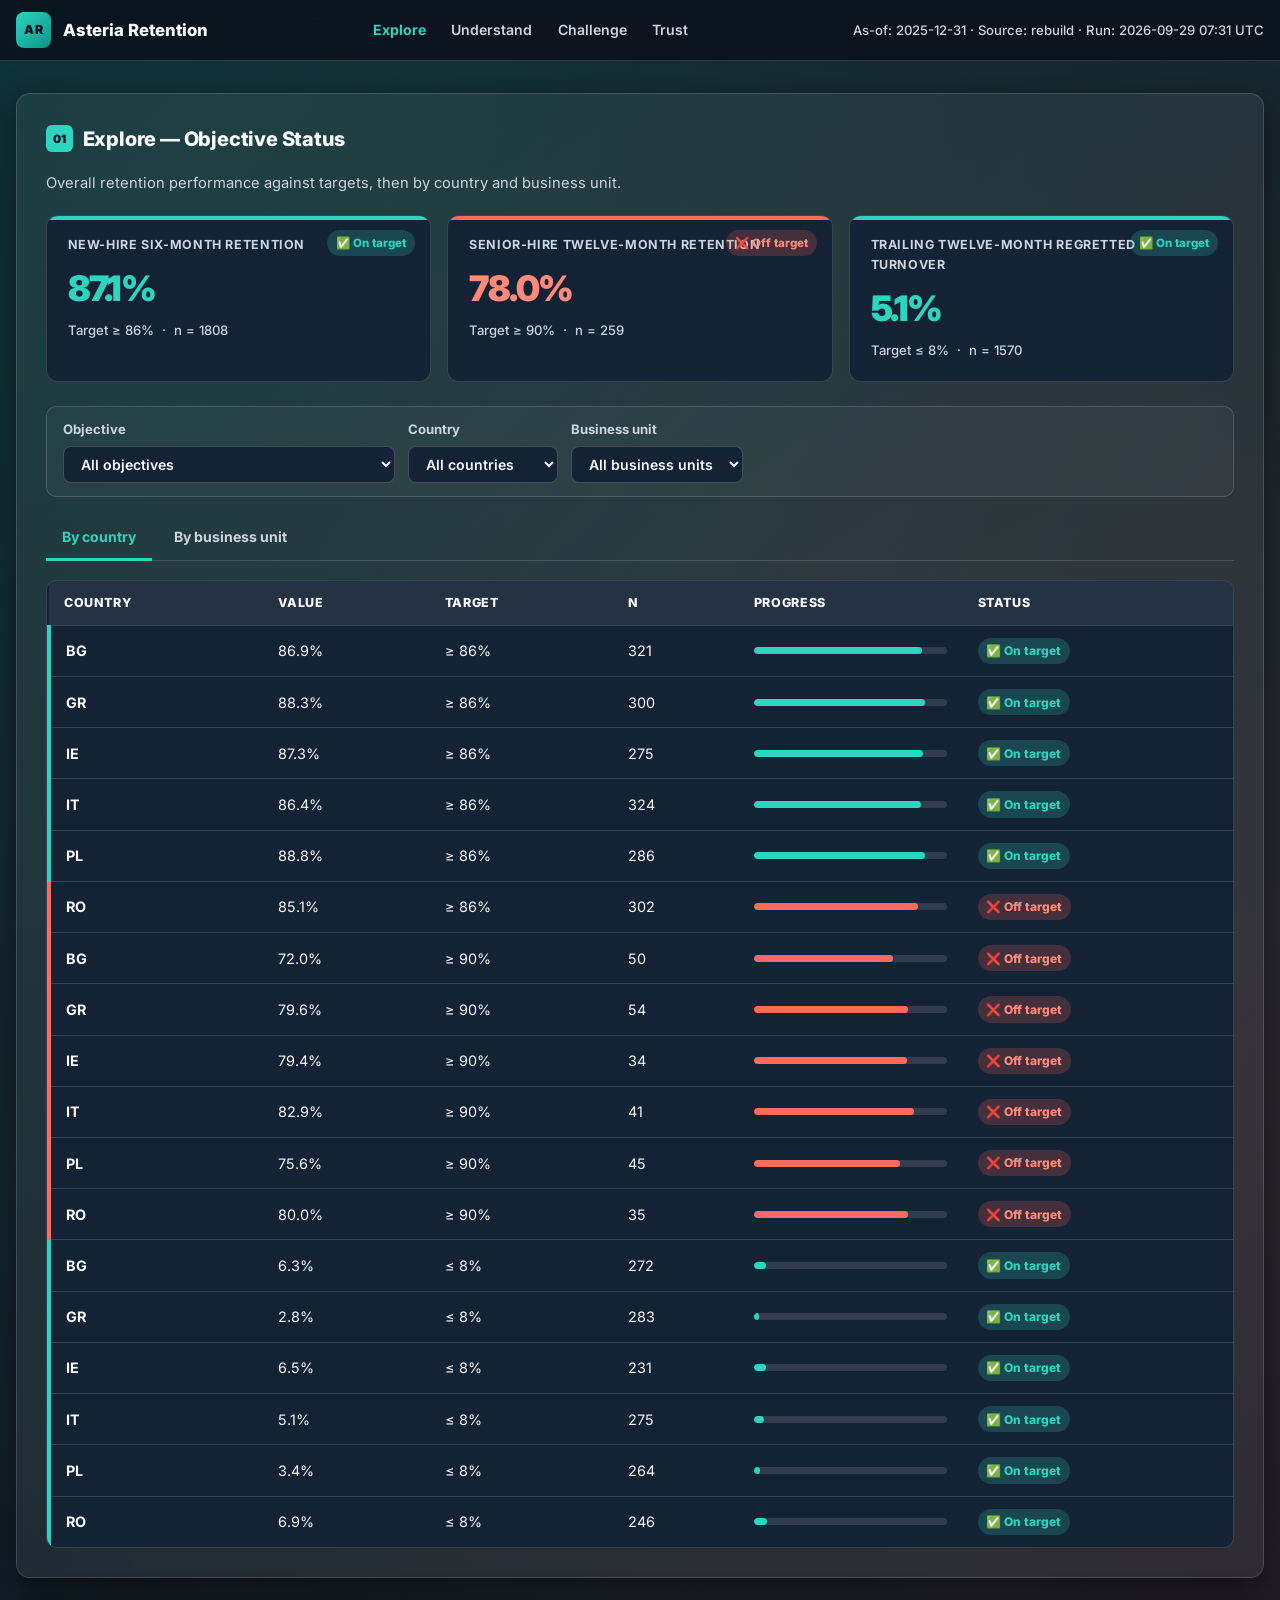
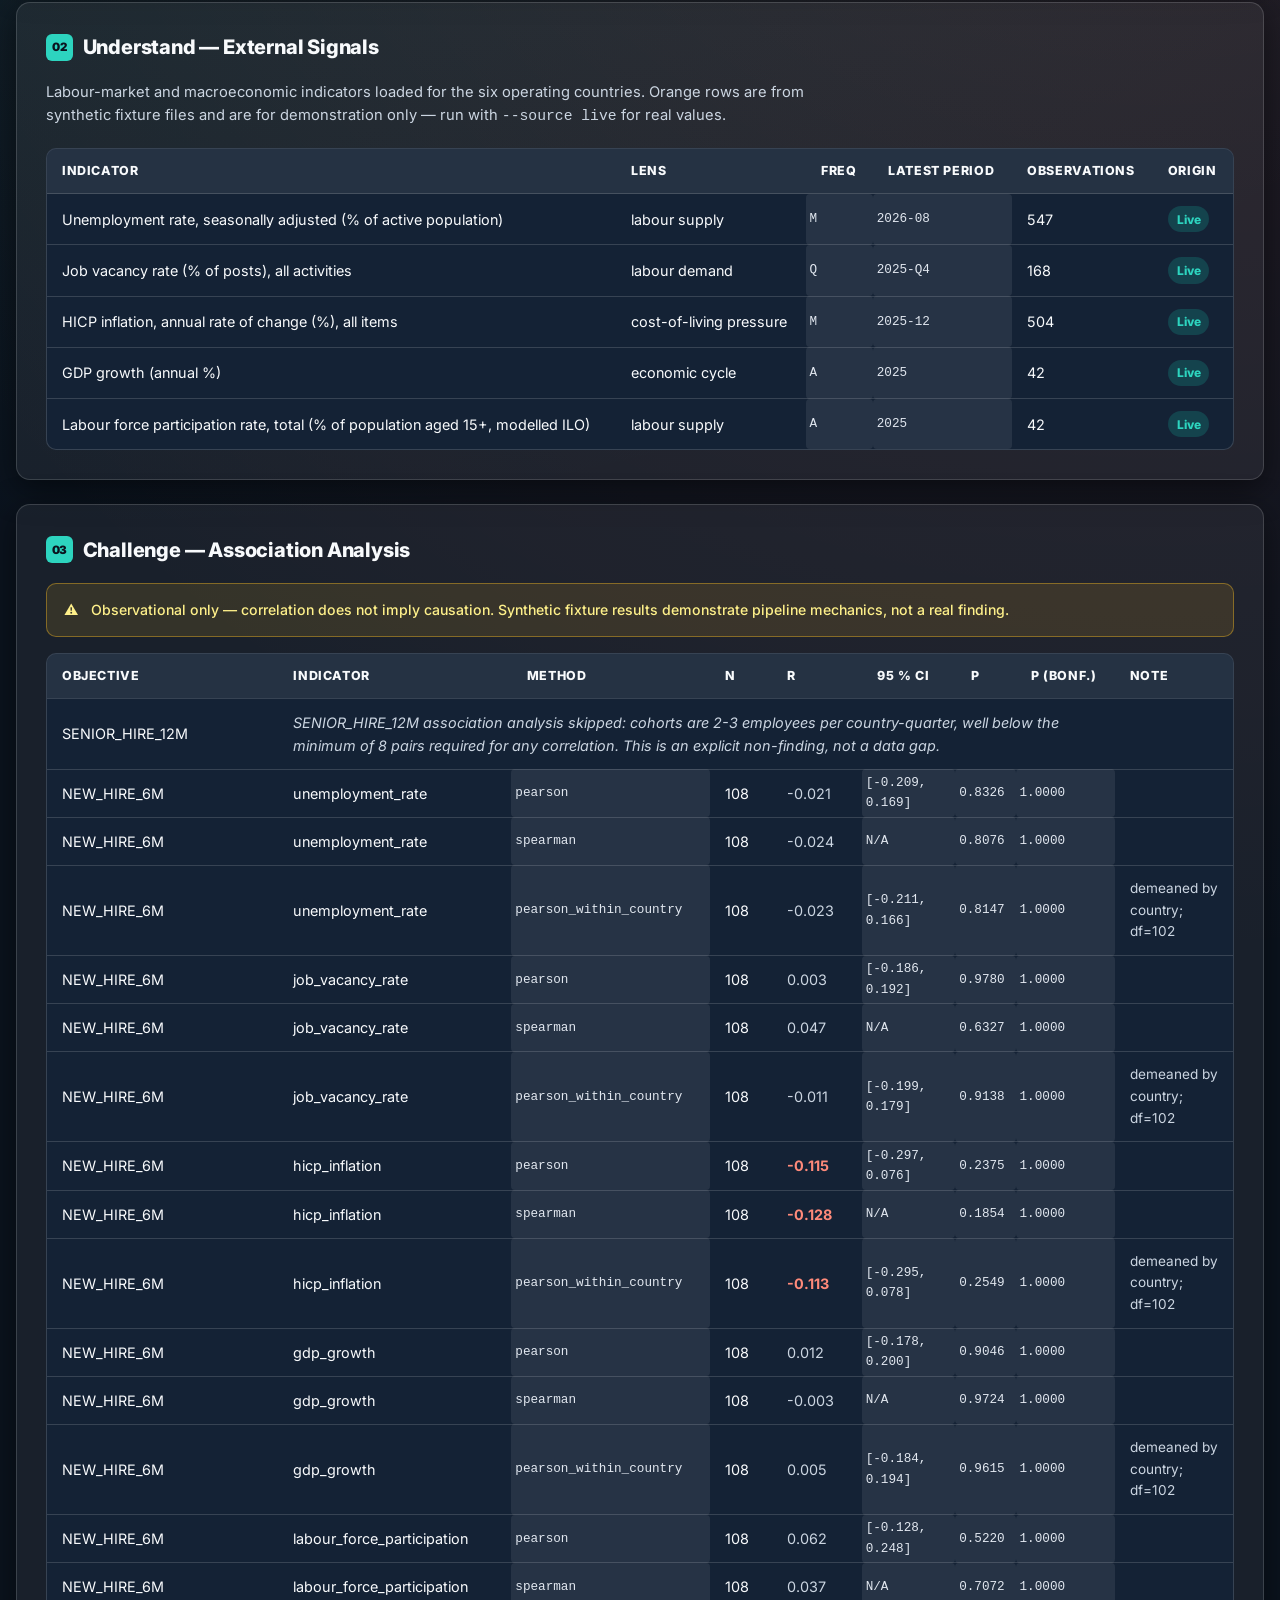
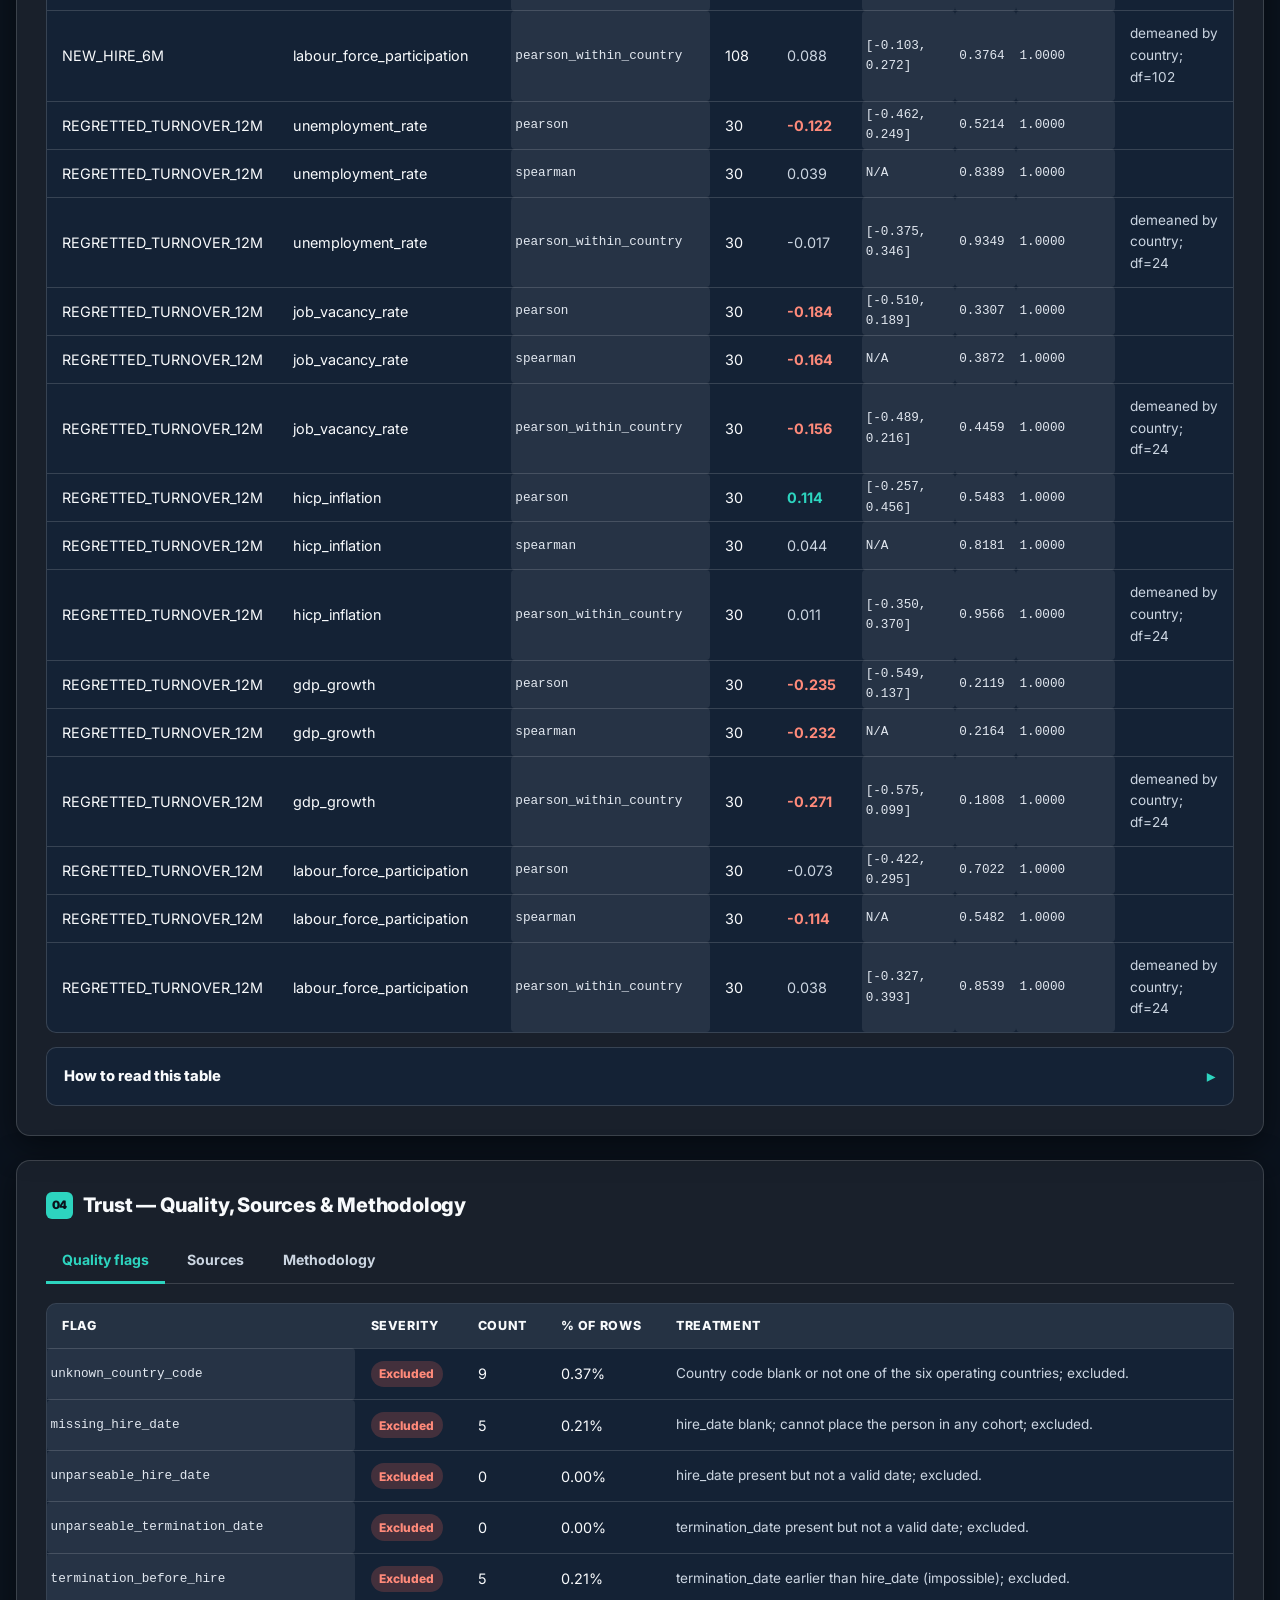
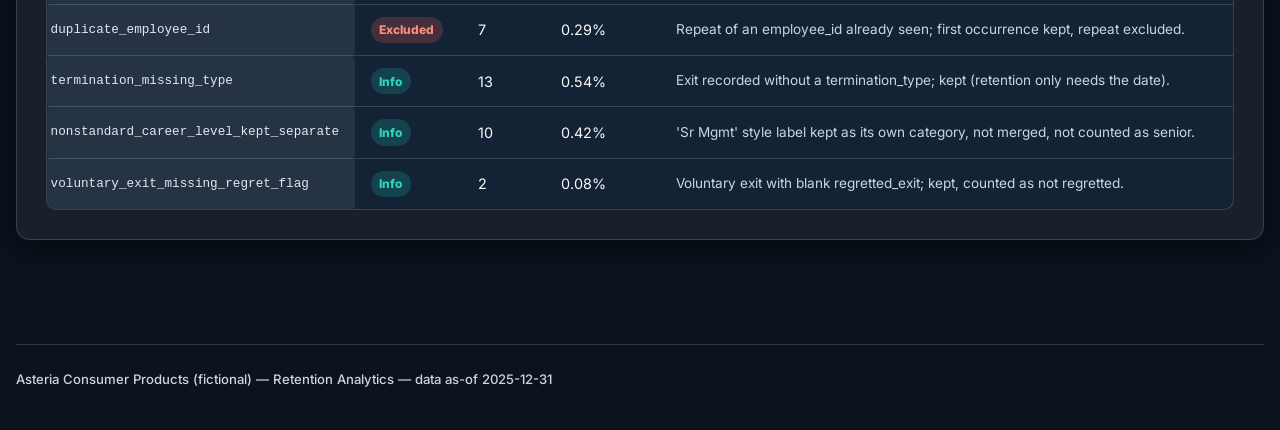
==== commit 076a05f8: "switch to live data sources and update indicator config - Update job vacancy rate filter config to u" ====
--- a/dashboard/index.html
+++ b/dashboard/index.html
@@ -1,92 +1,614 @@
-<!DOCTYPE html>
-<html lang='en'>
+﻿<!DOCTYPE html>
+<html lang="en">
 <head>
-<meta charset='UTF-8'>
-<meta name='viewport' content='width=device-width,initial-scale=1'>
-<title>Asteria Retention — Analytics Dashboard</title>
-<meta name='description' content='Retention objectives and external labour market signals for Asteria Consumer Products'>
+<meta charset="UTF-8">
+<meta name="viewport" content="width=device-width,initial-scale=1">
+<title>Asteria — Workforce Retention Analytics</title>
+<meta name="description" content="External labour-market signals versus workforce retention objectives across six European markets.">
+<link rel="preconnect" href="https://fonts.googleapis.com">
+<link rel="preconnect" href="https://fonts.gstatic.com" crossorigin>
+<link href="https://fonts.googleapis.com/css2?family=Inter:wght@400;500;600;700;800&display=swap" rel="stylesheet">
 <style>
-  :root{--primary:#1a1a2e;--accent:#e94560;--card:#16213e;--text:#eee;--muted:#aaa}
-  *{box-sizing:border-box;margin:0;padding:0}
-  body{font-family:system-ui,sans-serif;background:var(--primary);color:var(--text);padding:1.5rem}
-  a:focus-visible{outline:3px solid var(--accent);outline-offset:2px}
-  h1{font-size:1.6rem;margin-bottom:0.4rem}
-  .subtitle{color:var(--muted);font-size:.85rem;margin-bottom:1.5rem}
-  table{border-collapse:collapse;width:100%;font-size:.85rem}
-  th,td{border:1px solid #333;padding:.5rem .75rem;text-align:left}
-  th{background:var(--card);color:var(--muted)}
-  section{margin-bottom:2rem}
-  .skip-link{position:absolute;left:-999px;top:auto;width:1px;height:1px;overflow:hidden}
-  .skip-link:focus{left:0;top:0;width:auto;height:auto;padding:.5rem 1rem;background:var(--accent);color:#fff;z-index:9999}
+/* ---------- design tokens ---------- */
+:root {
+  --navy:        #0b131e;
+  --navy-2:      #142235;
+  --navy-3:      #1d314b;
+  --teal:        #14b8a6;
+  --teal-bright: #2dd4bf;
+  --teal-dark:   #0d9488;
+  --teal-pale:   #ccfbf1;
+  --coral:       #ff6b5b;
+  --coral-bright:#ff8a7a;
+  --coral-pale:  #ffe4e1;
+  --amber:       #fbbf24;
+  --text:        #f8fafc;
+  --text-2:      #cbd5e1;
+  --text-sub:    #94a3b8;
+  --line:        rgba(255,255,255,0.15);
+  --glass:       rgba(255,255,255,0.06);
+  --glass-2:     rgba(255,255,255,0.09);
+  --shadow:      0 8px 32px rgba(0,0,0,0.5);
+  --radius:      14px;
+  --max:         1260px;
+  --font:        'Inter', system-ui, -apple-system, sans-serif;
+}
+*,*::before,*::after{box-sizing:border-box;margin:0;padding:0}
+html{scroll-behavior:smooth}
+body{font-family:var(--font);background:var(--navy);color:var(--text);line-height:1.6;min-height:100vh;background-image:radial-gradient(circle at 10% 0%,rgba(20,184,166,.2) 0%,transparent 40%),radial-gradient(circle at 90% 20%,rgba(255,107,91,.14) 0%,transparent 35%);-webkit-font-smoothing:antialiased;-moz-osx-font-smoothing:grayscale}
+a:focus-visible,button:focus-visible,select:focus-visible,input:focus-visible{outline:3px solid var(--amber);outline-offset:3px}
+.skip-link{position:fixed;left:1rem;top:-6rem;z-index:200;background:var(--teal-bright);color:#0b131e;padding:.7rem 1.1rem;border-radius:8px;font-weight:700;text-decoration:none;transition:top .2s}
+.skip-link:focus{top:1rem}
+.topbar{position:sticky;top:0;z-index:50;background:rgba(11,19,30,0.94);backdrop-filter:blur(14px);border-bottom:1px solid var(--line)}
+.topbar-inner{display:flex;align-items:center;justify-content:space-between;gap:1rem;width:min(calc(100% - 2rem),var(--max));margin-inline:auto;min-height:60px}
+.brand{display:flex;align-items:center;gap:.75rem;font-weight:800;font-size:1.05rem;color:var(--text);text-decoration:none}
+.brand-icon{width:2.2rem;height:2.2rem;border-radius:8px;background:linear-gradient(135deg,var(--teal-bright),var(--teal-dark));display:grid;place-items:center;font-weight:900;font-size:.78rem;color:#0b131e;letter-spacing:.04em}
+.topbar-meta{color:var(--text-2);font-size:.82rem;font-weight:500}
+.nav-links{display:flex;gap:1.6rem;list-style:none;overflow-x:auto;scrollbar-width:none}
+.nav-links a{color:var(--text-2);font-size:.88rem;font-weight:600;text-decoration:none;white-space:nowrap;transition:color .15s}
+.nav-links a:hover,.nav-links a.active{color:var(--teal-bright);font-weight:700}
+main{width:min(calc(100% - 2rem),var(--max));margin-inline:auto;padding:2rem 0 5rem}
+section{scroll-margin-top:75px}
+.notice-bar{display:flex;align-items:start;gap:.75rem;padding:.9rem 1.1rem;border-radius:10px;border:1px solid rgba(251,191,36,.4);background:rgba(251,191,36,.12);color:#fef08a;font-size:.88rem;font-weight:500;margin-bottom:1.5rem}
+.notice-bar.info{border-color:rgba(45,212,191,.4);background:rgba(20,184,166,.12);color:#99f6e4}
+.panel{background:var(--glass);border:1px solid var(--line);border-radius:var(--radius);padding:clamp(1.2rem,2.5vw,1.8rem);margin-bottom:1.5rem;box-shadow:var(--shadow)}
+.panel-head{display:flex;align-items:baseline;justify-content:space-between;gap:1rem;margin-bottom:1.1rem;flex-wrap:wrap}
+.panel-head h2{font-size:1.25rem;font-weight:800;color:var(--text);display:flex;align-items:center;gap:.6rem;letter-spacing:-.01em}
+.section-badge{display:inline-grid;place-items:center;width:1.7rem;height:1.7rem;border-radius:6px;background:var(--teal-bright);color:#0b131e;font-size:.72rem;font-weight:900}
+.panel-lead{color:var(--text-2);font-size:.92rem;line-height:1.6;max-width:820px;margin-bottom:1.2rem}
+.filter-bar{display:flex;gap:.8rem;flex-wrap:wrap;margin-bottom:1.2rem;background:rgba(255,255,255,.03);padding:.8rem 1rem;border-radius:10px;border:1px solid var(--line)}
+.filter-bar label{display:flex;flex-direction:column;gap:.35rem;font-size:.82rem;font-weight:700;color:var(--text-2)}
+.filter-bar select,.filter-bar input{background:var(--navy-2);border:1px solid rgba(255,255,255,.2);border-radius:8px;color:var(--text);padding:.5rem .8rem;font:inherit;font-size:.88rem;font-weight:600;min-width:150px}
+.filter-bar select:hover,.filter-bar input:hover{border-color:var(--teal-bright)}
+.stat-grid{display:grid;grid-template-columns:repeat(3,1fr);gap:1rem;margin-bottom:1.5rem}
+.stat-card{background:var(--navy-2);border:1px solid var(--line);border-radius:12px;padding:1.2rem 1.3rem;position:relative;overflow:hidden;transition:transform .15s,border-color .15s}
+.stat-card:hover{transform:translateY(-2px);border-color:rgba(45,212,191,.5)}
+.stat-card::before{content:"";position:absolute;top:0;left:0;right:0;height:4px;background:var(--teal-bright)}
+.stat-card.miss::before{background:var(--coral)}
+.stat-card .stat-label{font-size:.78rem;color:var(--text-2);font-weight:700;letter-spacing:.05em;text-transform:uppercase}
+.stat-card .stat-value{font-size:2.2rem;font-weight:900;letter-spacing:-.04em;margin:.3rem 0 .25rem;color:var(--text)}
+.stat-card .stat-value.hit{color:var(--teal-bright)}
+.stat-card .stat-value.miss{color:var(--coral-bright)}
+.stat-card .stat-sub{font-size:.82rem;color:var(--text-2);font-weight:500}
+.stat-card .stat-badge{position:absolute;top:.85rem;right:.95rem;font-size:.72rem;font-weight:800;padding:.25rem .55rem;border-radius:999px}
+.stat-card .stat-badge.hit{background:rgba(45,212,191,.2);color:var(--teal-bright)}
+.stat-card .stat-badge.miss{background:rgba(255,107,91,.2);color:var(--coral-bright)}
+.table-wrap{overflow-x:auto;border-radius:10px;border:1px solid var(--line);background:var(--navy-2)}
+table{width:100%;border-collapse:collapse;font-size:.9rem}
+th,td{padding:.75rem .95rem;border-bottom:1px solid var(--line);text-align:left;vertical-align:middle}
+th{background:rgba(255,255,255,.07);color:var(--text);font-size:.78rem;font-weight:800;letter-spacing:.05em;text-transform:uppercase}
+td{color:var(--text)}
+tr:last-child td{border-bottom:none}
+tr.hit td:first-child{border-left:4px solid var(--teal-bright)}
+tr.miss td:first-child{border-left:4px solid var(--coral)}
+tr:hover td{background:rgba(255,255,255,.04)}
+.badge{display:inline-block;padding:.22rem .55rem;border-radius:999px;font-size:.75rem;font-weight:800}
+.badge-hit{background:rgba(45,212,191,.2);color:var(--teal-bright)}
+.badge-miss{background:rgba(255,107,91,.2);color:var(--coral-bright)}
+.badge-info{background:rgba(20,184,166,.22);color:var(--teal-bright)}
+.badge-warn{background:rgba(251,191,36,.2);color:#fef08a}
+.badge-muted{background:rgba(255,255,255,.12);color:var(--text-2)}
+.tab-bar{display:flex;gap:.4rem;flex-wrap:wrap;border-bottom:1px solid var(--line);margin-bottom:1.2rem}
+.tab-btn{background:none;border:none;color:var(--text-2);font:inherit;font-size:.88rem;font-weight:700;padding:.6rem 1rem;cursor:pointer;border-bottom:3px solid transparent;margin-bottom:-1px;border-radius:6px 6px 0 0;transition:color .15s,border-color .15s}
+.tab-btn:hover{color:var(--text)}
+.tab-btn.active{color:var(--teal-bright);border-bottom-color:var(--teal-bright)}
+.progress-wrap{background:rgba(255,255,255,.12);border-radius:999px;height:7px;overflow:hidden}
+.progress-bar{height:100%;border-radius:999px;background:var(--teal-bright);transition:width .4s ease}
+.progress-bar.miss{background:var(--coral)}
+td.corr-pos{color:var(--teal-bright);font-weight:700}
+td.corr-neg{color:var(--coral-bright);font-weight:700}
+td.corr-neu{color:var(--text-2)}
+td.sig{font-weight:800;color:var(--text)}
+details{border:1px solid var(--line);border-radius:10px;background:var(--navy-2);margin-top:.85rem}
+summary{padding:.9rem 1.1rem;cursor:pointer;font-size:.92rem;font-weight:800;color:var(--text);list-style:none;display:flex;align-items:center;justify-content:space-between}
+summary::after{content:"▸";color:var(--teal-bright);font-size:1.1rem;transition:transform .2s}
+details[open] summary::after{transform:rotate(90deg)}
+details>div{padding:.4rem 1.1rem 1.1rem}
+.source-card{background:var(--navy-2);border:1px solid var(--line);border-radius:10px;padding:1.1rem 1.2rem;margin-bottom:.85rem}
+.source-card h3{font-size:.98rem;font-weight:800;color:var(--text);margin-bottom:.4rem}
+.source-card a{color:var(--teal-bright);text-decoration:none;font-size:.86rem;font-weight:600}
+.source-card a:hover{text-decoration:underline}
+.source-card p{font-size:.85rem;color:var(--text-2);margin-top:.35rem;line-height:1.5}
+dl.method-list{display:grid;gap:.7rem}
+dt{font-size:.88rem;font-weight:800;color:var(--text)}
+dd{font-size:.85rem;color:var(--text-2);padding-left:1rem;border-left:3px solid var(--teal-bright);margin-left:0;line-height:1.6}
+.callout{display:flex;gap:.8rem;padding:.9rem 1.1rem;border-radius:10px;border:1px solid rgba(251,191,36,.4);background:rgba(251,191,36,.12);font-size:.88rem;font-weight:500;color:#fef08a;margin:1rem 0}
+.callout.info{border-color:rgba(45,212,191,.4);background:rgba(20,184,166,.12);color:#99f6e4}
+.callout.danger{border-color:rgba(255,107,91,.4);background:rgba(255,107,91,.12);color:#fca5a5}
+.empty{text-align:center;padding:2.5rem 1rem;color:var(--text-2);font-size:.92rem;font-weight:600}
+footer{border-top:1px solid var(--line);padding:1.5rem 0 2.5rem;color:var(--text-2);font-size:.82rem;font-weight:500;width:min(calc(100% - 2rem),var(--max));margin-inline:auto}
+.text-muted{color:var(--text-2)}.text-teal{color:var(--teal-bright)}.text-coral{color:var(--coral-bright)}.text-amber{color:var(--amber)}.fw-700{font-weight:700}.small{font-size:.85rem}.mono{font-family:ui-monospace,SFMono-Regular,Consolas,monospace;font-size:.88em;color:#e2e8f0;background:rgba(255,255,255,.08);padding:.1em .3em;border-radius:4px}
+.mt-05{margin-top:.5rem}.mt-1{margin-top:1rem}.mt-15{margin-top:1.5rem}
+@media(max-width:820px){.stat-grid{grid-template-columns:1fr 1fr}.nav-links{gap:1rem}}
+@media(max-width:560px){.stat-grid{grid-template-columns:1fr}.topbar-meta{display:none}.panel{padding:1rem}}
+@media print{body{background:white;color:black}.topbar,.filter-bar,.tab-bar{display:none!important}.panel{border:1px solid #ccc;box-shadow:none}}
+
+
 </style>
 </head>
 <body>
-<a href='#main-content' class='skip-link'>Skip to main content</a>
-<header role='banner'>
-  <h1>Asteria Retention Analytics</h1>
-  <p class='subtitle'>As-of: 2025-12-31 &middot; Source: fixtures &middot; Run: 2026-09-28T13:23:54Z</p>
+<a href="#main" class="skip-link">Skip to main content</a>
+
+<header class="topbar">
+  <div class="topbar-inner">
+    <a href="#" class="brand">
+      <span class="brand-icon">AR</span>
+      Asteria Retention
+    </a>
+    <nav aria-label="Dashboard sections">
+      <ul class="nav-links">
+        <li><a href="#explore"   id="nav-explore">Explore</a></li>
+        <li><a href="#understand" id="nav-understand">Understand</a></li>
+        <li><a href="#challenge" id="nav-challenge">Challenge</a></li>
+        <li><a href="#trust"     id="nav-trust">Trust</a></li>
+      </ul>
+    </nav>
+    <span class="topbar-meta" id="run-meta"></span>
+  </div>
 </header>
-<div role='alert' style='background:#c0392b;color:#fff;padding:12px;border-radius:4px;margin-bottom:8px'>⚠️ Some external data comes from SYNTHETIC fixture files. Any association results shown are for demonstration only. Run with --source live for real data.</div>
-<main id='main-content'>
-<nav aria-label='Dashboard sections'>
-  <ul style='display:flex;gap:1rem;list-style:none;margin-bottom:1.5rem;flex-wrap:wrap'>
-    <li><a href='#explore'>Explore</a></li>
-    <li><a href='#understand'>Understand</a></li>
-    <li><a href='#challenge'>Challenge</a></li>
-    <li><a href='#trust'>Trust</a></li>
-  </ul>
-</nav>
-<section id='explore' aria-labelledby='explore-heading'>
-<h2 id='explore-heading'>Explore &mdash; Objective Status</h2>
-<div style='overflow-x:auto'><table aria-label='Objective summary'>
-<caption>Retention objectives &mdash; all countries combined</caption>
-<thead><tr><th>Objective</th><th>Value</th><th>Target</th><th>Numerator</th><th>Denominator</th><th>Status</th></tr></thead>
-<tbody>
-<tr><td>NEW_HIRE_6M</td><td>87.1%</td><td>0.86</td><td>1575.0</td><td>1808.0</td><td>✅ On target</td></tr>
-<tr><td>SENIOR_HIRE_12M</td><td>78.0%</td><td>0.9</td><td>202.0</td><td>259.0</td><td>❌ Off target</td></tr>
-<tr><td>REGRETTED_TURNOVER_12M</td><td>5.1%</td><td>0.075</td><td>80.0</td><td>1570.0</td><td>✅ On target</td></tr>
-</tbody></table></div>
-</section>
-<section id='understand' aria-labelledby='understand-heading' style='margin-top:2rem'>
-<h2 id='understand-heading'>Understand &mdash; External Indicators</h2>
-<div style='overflow-x:auto'><table aria-label='External indicator coverage'>
-<caption>External indicators (orange = synthetic fixture data)</caption>
-<thead><tr><th>Indicator</th><th>Lens</th><th>Frequency</th><th>Latest period</th><th>Origin</th><th>Observations</th></tr></thead>
-<tbody>
-<tr style='color:#f39c12'><td>Unemployment rate, seasonally adjusted (% of active population)</td><td>labour supply</td><td>M</td><td>2025-11</td><td>fixture_synthetic</td><td>498</td></tr><tr style='color:#f39c12'><td>Job vacancy rate (% of posts), all activities</td><td>labour demand</td><td>Q</td><td>2025-Q3</td><td>fixture_synthetic</td><td>162</td></tr><tr style='color:#f39c12'><td>HICP inflation, annual rate of change (%), all items</td><td>cost-of-living pressure</td><td>M</td><td>2025-11</td><td>fixture_synthetic</td><td>498</td></tr><tr style='color:#f39c12'><td>GDP growth (annual %)</td><td>economic cycle</td><td>A</td><td>2024</td><td>fixture_synthetic</td><td>34</td></tr><tr style='color:#f39c12'><td>Labour force participation rate, total (% of population aged 15+, modelled ILO)</td><td>labour supply</td><td>A</td><td>2024</td><td>fixture_synthetic</td><td>36</td></tr></tbody></table></div>
-</section>
-<section id='challenge' aria-labelledby='challenge-heading' style='margin-top:2rem'>
-<h2 id='challenge-heading'>Challenge &mdash; Association Analysis</h2>
-<p style='color:var(--muted);font-size:.8rem;margin:.5rem 0'>Observational only. Correlation does not imply causation. Synthetic data results are for demonstration only.</p>
-<div style='overflow-x:auto'><table aria-label='Association results'>
-<caption>Pearson / Spearman / within-country correlations</caption>
-<thead><tr><th>Objective</th><th>Indicator</th><th>Method</th><th>n</th><th>r</th><th>CI lower</th><th>CI upper</th><th>p</th><th>p (Bonferroni)</th><th>Note</th></tr></thead>
-<tbody>
-<tr><td>SENIOR_HIRE_12M</td><td>ALL</td><td>ALL</td><td>0</td><td>N/A</td><td>N/A</td><td>N/A</td><td>N/A</td><td>N/A</td><td>SENIOR_HIRE_12M association analysis skipped: cohorts are 2-3 employees per country-quarter, well below the minimum of 8 pairs required for any correlation. This is an explicit non-finding, not a data gap.</td></tr><tr><td>NEW_HIRE_6M</td><td>unemployment_rate</td><td>pearson</td><td>108</td><td>-0.037</td><td>-0.225</td><td>0.153</td><td>0.7021</td><td>1.0000</td><td></td></tr><tr><td>NEW_HIRE_6M</td><td>unemployment_rate</td><td>spearman</td><td>108</td><td>-0.052</td><td>N/A</td><td>N/A</td><td>0.5941</td><td>1.0000</td><td></td></tr><tr><td>NEW_HIRE_6M</td><td>unemployment_rate</td><td>pearson_within_country</td><td>108</td><td>-0.059</td><td>-0.246</td><td>0.131</td><td>0.5489</td><td>1.0000</td><td>demeaned by country; df=102</td></tr><tr><td>NEW_HIRE_6M</td><td>job_vacancy_rate</td><td>pearson</td><td>108</td><td>0.186</td><td>-0.003</td><td>0.362</td><td>0.0543</td><td>1.0000</td><td></td></tr><tr><td>NEW_HIRE_6M</td><td>job_vacancy_rate</td><td>spearman</td><td>108</td><td>0.163</td><td>N/A</td><td>N/A</td><td>0.0923</td><td>1.0000</td><td></td></tr><tr><td>NEW_HIRE_6M</td><td>job_vacancy_rate</td><td>pearson_within_country</td><td>108</td><td>0.180</td><td>-0.009</td><td>0.357</td><td>0.0677</td><td>1.0000</td><td>demeaned by country; df=102</td></tr><tr><td>NEW_HIRE_6M</td><td>hicp_inflation</td><td>pearson</td><td>108</td><td>0.084</td><td>-0.106</td><td>0.269</td><td>0.3847</td><td>1.0000</td><td></td></tr><tr><td>NEW_HIRE_6M</td><td>hicp_inflation</td><td>spearman</td><td>108</td><td>0.153</td><td>N/A</td><td>N/A</td><td>0.1131</td><td>1.0000</td><td></td></tr><tr><td>NEW_HIRE_6M</td><td>hicp_inflation</td><td>pearson_within_country</td><td>108</td><td>0.077</td><td>-0.114</td><td>0.262</td><td>0.4396</td><td>1.0000</td><td>demeaned by country; df=102</td></tr><tr><td>NEW_HIRE_6M</td><td>gdp_growth</td><td>pearson</td><td>105</td><td>-0.066</td><td>-0.255</td><td>0.127</td><td>0.5023</td><td>1.0000</td><td></td></tr><tr><td>NEW_HIRE_6M</td><td>gdp_growth</td><td>spearman</td><td>105</td><td>-0.064</td><td>N/A</td><td>N/A</td><td>0.5167</td><td>1.0000</td><td></td></tr><tr><td>NEW_HIRE_6M</td><td>gdp_growth</td><td>pearson_within_country</td><td>105</td><td>-0.039</td><td>-0.229</td><td>0.154</td><td>0.6970</td><td>1.0000</td><td>demeaned by country; df=99</td></tr><tr><td>NEW_HIRE_6M</td><td>labour_force_participation</td><td>pearson</td><td>108</td><td>-0.125</td><td>-0.307</td><td>0.065</td><td>0.1959</td><td>1.0000</td><td></td></tr><tr><td>NEW_HIRE_6M</td><td>labour_force_participation</td><td>spearman</td><td>108</td><td>-0.144</td><td>N/A</td><td>N/A</td><td>0.1374</td><td>1.0000</td><td></td></tr><tr><td>NEW_HIRE_6M</td><td>labour_force_participation</td><td>pearson_within_country</td><td>108</td><td>-0.108</td><td>-0.291</td><td>0.083</td><td>0.2747</td><td>1.0000</td><td>demeaned by country; df=102</td></tr><tr><td>REGRETTED_TURNOVER_12M</td><td>unemployment_rate</td><td>pearson</td><td>30</td><td>0.060</td><td>-0.307</td><td>0.411</td><td>0.7535</td><td>1.0000</td><td></td></tr><tr><td>REGRETTED_TURNOVER_12M</td><td>unemployment_rate</td><td>spearman</td><td>30</td><td>0.154</td><td>N/A</td><td>N/A</td><td>0.4173</td><td>1.0000</td><td></td></tr><tr><td>REGRETTED_TURNOVER_12M</td><td>unemployment_rate</td><td>pearson_within_country</td><td>30</td><td>0.026</td><td>-0.337</td><td>0.383</td><td>0.8995</td><td>1.0000</td><td>demeaned by country; df=24</td></tr><tr><td>REGRETTED_TURNOVER_12M</td><td>job_vacancy_rate</td><td>pearson</td><td>30</td><td>-0.129</td><td>-0.468</td><td>0.242</td><td>0.4965</td><td>1.0000</td><td></td></tr><tr><td>REGRETTED_TURNOVER_12M</td><td>job_vacancy_rate</td><td>spearman</td><td>30</td><td>-0.071</td><td>N/A</td><td>N/A</td><td>0.7076</td><td>1.0000</td><td></td></tr><tr><td>REGRETTED_TURNOVER_12M</td><td>job_vacancy_rate</td><td>pearson_within_country</td><td>30</td><td>-0.023</td><td>-0.380</td><td>0.340</td><td>0.9122</td><td>1.0000</td><td>demeaned by country; df=24</td></tr><tr><td>REGRETTED_TURNOVER_12M</td><td>hicp_inflation</td><td>pearson</td><td>30</td><td>-0.072</td><td>-0.422</td><td>0.296</td><td>0.7041</td><td>1.0000</td><td></td></tr><tr><td>REGRETTED_TURNOVER_12M</td><td>hicp_inflation</td><td>spearman</td><td>30</td><td>0.002</td><td>N/A</td><td>N/A</td><td>0.9935</td><td>1.0000</td><td></td></tr><tr><td>REGRETTED_TURNOVER_12M</td><td>hicp_inflation</td><td>pearson_within_country</td><td>30</td><td>0.097</td><td>-0.273</td><td>0.442</td><td>0.6381</td><td>1.0000</td><td>demeaned by country; df=24</td></tr><tr><td>REGRETTED_TURNOVER_12M</td><td>gdp_growth</td><td>pearson</td><td>30</td><td>0.309</td><td>-0.058</td><td>0.602</td><td>0.0965</td><td>1.0000</td><td></td></tr><tr><td>REGRETTED_TURNOVER_12M</td><td>gdp_growth</td><td>spearman</td><td>30</td><td>0.338</td><td>N/A</td><td>N/A</td><td>0.0681</td><td>1.0000</td><td></td></tr><tr><td>REGRETTED_TURNOVER_12M</td><td>gdp_growth</td><td>pearson_within_country</td><td>30</td><td>0.066</td><td>-0.302</td><td>0.416</td><td>0.7490</td><td>1.0000</td><td>demeaned by country; df=24</td></tr><tr><td>REGRETTED_TURNOVER_12M</td><td>labour_force_participation</td><td>pearson</td><td>30</td><td>0.283</td><td>-0.086</td><td>0.584</td><td>0.1300</td><td>1.0000</td><td></td></tr><tr><td>REGRETTED_TURNOVER_12M</td><td>labour_force_participation</td><td>spearman</td><td>30</td><td>0.242</td><td>N/A</td><td>N/A</td><td>0.1971</td><td>1.0000</td><td></td></tr><tr><td>REGRETTED_TURNOVER_12M</td><td>labour_force_participation</td><td>pearson_within_country</td><td>30</td><td>0.143</td><td>-0.229</td><td>0.479</td><td>0.4846</td><td>1.0000</td><td>demeaned by country; df=24</td></tr></tbody></table></div>
-</section>
-<section id='trust' aria-labelledby='trust-heading' style='margin-top:2rem'>
-<h2 id='trust-heading'>Trust &mdash; Data Quality &amp; Sources</h2>
-<h3 style='margin:1rem 0 .5rem'>Quality flags</h3>
-<div style='overflow-x:auto'><table aria-label='Quality flags'>
-<thead><tr><th>Flag</th><th>Severity</th><th>Count</th><th>%</th><th>Treatment</th></tr></thead>
-<tbody>
-<tr><td>unknown_country_code</td><td>excluded_from_analysis</td><td>9</td><td>0.37%</td><td>Country code blank or not one of the six operating countries; excluded.</td></tr><tr><td>missing_hire_date</td><td>excluded_from_analysis</td><td>5</td><td>0.21%</td><td>hire_date blank; cannot place the person in any cohort; excluded.</td></tr><tr><td>unparseable_hire_date</td><td>excluded_from_analysis</td><td>0</td><td>0.0%</td><td>hire_date present but not a valid date; excluded.</td></tr><tr><td>unparseable_termination_date</td><td>excluded_from_analysis</td><td>0</td><td>0.0%</td><td>termination_date present but not a valid date; excluded.</td></tr><tr><td>termination_before_hire</td><td>excluded_from_analysis</td><td>5</td><td>0.21%</td><td>termination_date earlier than hire_date (impossible); excluded.</td></tr><tr><td>duplicate_employee_id</td><td>excluded_from_analysis</td><td>7</td><td>0.29%</td><td>Repeat of an employee_id already seen; first occurrence kept, repeat excluded.</td></tr><tr><td>termination_missing_type</td><td>informational</td><td>13</td><td>0.54%</td><td>Exit recorded without a termination_type; kept (retention only needs the date).</td></tr><tr><td>nonstandard_career_level_kept_separate</td><td>informational</td><td>10</td><td>0.42%</td><td>'Sr Mgmt' style label kept as its own category, not merged, not counted as senior.</td></tr><tr><td>voluntary_exit_missing_regret_flag</td><td>informational</td><td>2</td><td>0.08%</td><td>Voluntary exit with blank regretted_exit; kept, counted as not regretted.</td></tr></tbody></table></div>
-<h3 style='margin:1rem 0 .5rem'>Sources &amp; licences</h3>
-<div style='margin-bottom:.75rem'><strong>Eurostat (European Commission)</strong> &mdash; <a href='https://ec.europa.eu/eurostat' rel='noopener'>https://ec.europa.eu/eurostat</a><br><span style='font-size:.8rem;color:var(--muted)'>Free reuse with acknowledgement of the source (EC reuse policy). Verify current terms at https://ec.europa.eu/eurostat/about-us/policies/copyright</span></div><div style='margin-bottom:.75rem'><strong>World Bank Open Data</strong> &mdash; <a href='https://data.worldbank.org' rel='noopener'>https://data.worldbank.org</a><br><span style='font-size:.8rem;color:var(--muted)'>Creative Commons Attribution 4.0 (CC BY 4.0) for most datasets. Verify at https://www.worldbank.org/en/about/legal/terms-of-use-for-datasets</span></div><h3 style='margin:1rem 0 .5rem'>Methodology</h3>
-<dl>
-<dt style='font-weight:600;margin-top:.5rem'>Blank/invalid rows</dt><dd style='color:var(--muted);font-size:.85rem'>Flag, never delete or guess. Blocking flags exclude a row from every metric.</dd><dt style='font-weight:600;margin-top:.5rem'>Country aliases</dt><dd style='color:var(--muted);font-size:.85rem'>EL→GR, ROM→RO. Anything else (including blank) = unknown_country_code (blocking).</dd><dt style='font-weight:600;margin-top:.5rem'>Sr Mgmt career level</dt><dd style='color:var(--muted);font-size:.85rem'>Kept as its own category (nonstandard_career_level_kept_separate). Not counted as a Senior hire.</dd><dt style='font-weight:600;margin-top:.5rem'>Cohort maturity</dt><dd style='color:var(--muted);font-size:.85rem'>hire_date + N months <= as_of. Immature hires are excluded and reported (not counted as failures).</dd><dt style='font-weight:600;margin-top:.5rem'>Effective window</dt><dd style='color:var(--muted);font-size:.85rem'>Cohorts hired inside [effective_from, effective_to] only. Hires before 2021-01-01 excluded.</dd><dt style='font-weight:600;margin-top:.5rem'>Retained definition</dt><dd style='color:var(--muted);font-size:.85rem'>No termination, or termination strictly after hire_date + N months.</dd><dt style='font-weight:600;margin-top:.5rem'>Senior scope</dt><dd style='color:var(--muted);font-size:.85rem'>career_level == 'Senior Leader' only. Managers and Sr Mgmt excluded.</dd><dt style='font-weight:600;margin-top:.5rem'>Turnover</dt><dd style='color:var(--muted);font-size:.85rem'>Trailing 12 months; numerator = exits with regretted_exit == 'true'; denominator = average headcount at window start and end.</dd><dt style='font-weight:600;margin-top:.5rem'>External data frequency</dt><dd style='color:var(--muted);font-size:.85rem'>Native frequency preserved. Never resampled. As-of join on available_from = period_end + publication_lag. Stale values excluded from analysis.</dd><dt style='font-weight:600;margin-top:.5rem'>SENIOR_HIRE_12M association</dt><dd style='color:var(--muted);font-size:.85rem'>Skipped — cohorts of 2-3 per country-quarter, below the minimum of 8 pairs. Recorded as explicit non-finding.</dd>
-</dl>
-<p style='font-size:.8rem;color:var(--muted);margin-top:.75rem'><strong>Publication lags:</strong> Publication lags are conservative assumptions (unemployment 45d, HICP 30d, job vacancy 90d, WB GDP 300d, WB LFP 365d). Not verified against official release calendars. Use --source live and `doctor` to verify.</p>
-<p style='font-size:.8rem;color:var(--muted);margin-top:.4rem'><strong>Frequency integrity:</strong> Annual World Bank values are never presented as 12 new monthly values. Each observation keeps its native period label and publication_lag_days.</p>
-</section>
+
+<main id="main">
+  <div id="notices"></div>
+
+  <!-- ── 01 EXPLORE ── -->
+  <section id="explore" class="panel" aria-labelledby="explore-heading">
+    <div class="panel-head">
+      <h2 id="explore-heading"><span class="section-badge" aria-hidden="true">01</span>Explore — Objective Status</h2>
+    </div>
+    <p class="panel-lead">Overall retention performance against targets, then by country and business unit.</p>
+
+    <!-- headline stat cards -->
+    <div class="stat-grid" id="stat-cards" aria-label="Retention objective headline results"></div>
+
+    <!-- filters -->
+    <div class="filter-bar" role="search" aria-label="Filter objective breakdown">
+      <label for="sel-objective">Objective
+        <select id="sel-objective"></select>
+      </label>
+      <label for="sel-country">Country
+        <select id="sel-country"></select>
+      </label>
+      <label for="sel-bu">Business unit
+        <select id="sel-bu"></select>
+      </label>
+    </div>
+
+    <!-- tab: by country / by BU -->
+    <div class="tab-bar" role="tablist" aria-label="Breakdown view">
+      <button class="tab-btn active" role="tab" aria-selected="true"  id="tab-country" aria-controls="pane-country">By country</button>
+      <button class="tab-btn"        role="tab" aria-selected="false" id="tab-bu"      aria-controls="pane-bu">By business unit</button>
+    </div>
+    <div id="pane-country" role="tabpanel" aria-labelledby="tab-country">
+      <div class="table-wrap"><table id="tbl-country" aria-label="Retention by country">
+        <thead><tr><th>Country</th><th>Value</th><th>Target</th><th>N</th><th>Progress</th><th>Status</th></tr></thead>
+        <tbody id="tbody-country"></tbody>
+      </table></div>
+    </div>
+    <div id="pane-bu" role="tabpanel" aria-labelledby="tab-bu" hidden>
+      <div class="table-wrap"><table id="tbl-bu" aria-label="Retention by business unit">
+        <thead><tr><th>Business unit</th><th>Value</th><th>Target</th><th>N</th><th>Progress</th><th>Status</th></tr></thead>
+        <tbody id="tbody-bu"></tbody>
+      </table></div>
+    </div>
+  </section>
+
+  <!-- ── 02 UNDERSTAND ── -->
+  <section id="understand" class="panel" aria-labelledby="understand-heading">
+    <div class="panel-head">
+      <h2 id="understand-heading"><span class="section-badge" aria-hidden="true">02</span>Understand — External Signals</h2>
+    </div>
+    <p class="panel-lead">Labour-market and macroeconomic indicators loaded for the six operating countries.
+      Orange rows are from synthetic fixture files and are for demonstration only — run with <code>--source live</code> for real values.</p>
+    <div class="table-wrap">
+      <table id="tbl-ext" aria-label="External indicator coverage">
+        <thead><tr><th>Indicator</th><th>Lens</th><th>Freq</th><th>Latest period</th><th>Observations</th><th>Origin</th></tr></thead>
+        <tbody id="tbody-ext"></tbody>
+      </table>
+    </div>
+  </section>
+
+  <!-- ── 03 CHALLENGE ── -->
+  <section id="challenge" class="panel" aria-labelledby="challenge-heading">
+    <div class="panel-head">
+      <h2 id="challenge-heading"><span class="section-badge" aria-hidden="true">03</span>Challenge — Association Analysis</h2>
+    </div>
+    <div class="callout" id="assoc-notice">
+      <span aria-hidden="true">⚠</span>
+      <span>Observational only — correlation does not imply causation. Synthetic fixture results demonstrate pipeline mechanics, not a real finding.</span>
+    </div>
+    <div class="table-wrap">
+      <table id="tbl-assoc" aria-label="Correlation results between retention objectives and external indicators">
+        <thead><tr><th>Objective</th><th>Indicator</th><th>Method</th><th>n</th><th>r</th><th>95 % CI</th><th>p</th><th>p (Bonf.)</th><th>Note</th></tr></thead>
+        <tbody id="tbody-assoc"></tbody>
+      </table>
+    </div>
+    <details>
+      <summary>How to read this table</summary>
+      <div>
+        <dl class="method-list mt-05">
+          <dt>r</dt><dd>Pearson or Spearman correlation coefficient. Ranges −1 to +1. Near zero means no linear relationship.</dd>
+          <dt>95 % CI</dt><dd>Bootstrap confidence interval. If it straddles zero the finding is not statistically distinguishable from no effect.</dd>
+          <dt>p (Bonf.)</dt><dd>p-value corrected for multiple comparisons. Values above 0.05 are not significant after correction.</dd>
+          <dt>pearson_within_country</dt><dd>Correlation after removing country-level means (demeaning). Controls for fixed country effects — a stricter test.</dd>
+        </dl>
+      </div>
+    </details>
+  </section>
+
+  <!-- ── 04 TRUST ── -->
+  <section id="trust" class="panel" aria-labelledby="trust-heading">
+    <div class="panel-head">
+      <h2 id="trust-heading"><span class="section-badge" aria-hidden="true">04</span>Trust — Quality, Sources &amp; Methodology</h2>
+    </div>
+
+    <div class="tab-bar" role="tablist" aria-label="Trust sub-sections">
+      <button class="tab-btn active" role="tab" aria-selected="true"  id="tab-quality"  aria-controls="pane-quality">Quality flags</button>
+      <button class="tab-btn"        role="tab" aria-selected="false" id="tab-sources"  aria-controls="pane-sources">Sources</button>
+      <button class="tab-btn"        role="tab" aria-selected="false" id="tab-method"   aria-controls="pane-method">Methodology</button>
+    </div>
+
+    <div id="pane-quality" role="tabpanel" aria-labelledby="tab-quality">
+      <div class="table-wrap">
+        <table id="tbl-quality" aria-label="Data quality flags and treatments">
+          <thead><tr><th>Flag</th><th>Severity</th><th>Count</th><th>% of rows</th><th>Treatment</th></tr></thead>
+          <tbody id="tbody-quality"></tbody>
+        </table>
+      </div>
+    </div>
+
+    <div id="pane-sources" role="tabpanel" aria-labelledby="tab-sources" hidden>
+      <div id="sources-list"></div>
+    </div>
+
+    <div id="pane-method" role="tabpanel" aria-labelledby="tab-method" hidden>
+      <dl class="method-list" id="method-list"></dl>
+      <p class="small text-muted mt-1" id="pub-lag-note"></p>
+      <p class="small text-muted mt-05" id="freq-note"></p>
+    </div>
+  </section>
 </main>
-<script id='asteria-data' type='application/json'>{"meta": {"as_of": "2025-12-31", "run_timestamp": "2026-09-28T13:23:54Z", "source_mode": "fixtures", "has_synthetic_external": true, "n_indicators": 5, "n_countries": 6}, "notices": [{"level": "warning", "message": "⚠️ Some external data comes from SYNTHETIC fixture files. Any association results shown are for demonstration only. Run with --source live for real data."}], "countries": [{"iso2": "GR", "iso3": "GRC", "name": "Greece"}, {"iso2": "RO", "iso3": "ROU", "name": "Romania"}, {"iso2": "PL", "iso3": "POL", "name": "Poland"}, {"iso2": "IT", "iso3": "ITA", "name": "Italy"}, {"iso2": "IE", "iso3": "IRL", "name": "Ireland"}, {"iso2": "BG", "iso3": "BGR", "name": "Bulgaria"}], "business_units": ["Digital", "Finance", "Sales", "Supply Chain"], "objectives": [{"objective_id": "NEW_HIRE_6M", "name": "New-hire six-month retention", "direction": "at_least", "target_value": 0.86, "unit": "proportion", "effective_from": "2021-01-01T00:00:00", "effective_to": "2025-12-31T00:00:00"}, {"objective_id": "SENIOR_HIRE_12M", "name": "Senior-hire twelve-month retention", "direction": "at_least", "target_value": 0.9, "unit": "proportion", "effective_from": "2021-01-01T00:00:00", "effective_to": "2025-12-31T00:00:00"}, {"objective_id": "REGRETTED_TURNOVER_12M", "name": "Trailing twelve-month regretted turnover", "direction": "at_most", "target_value": 0.075, "unit": "proportion", "effective_from": "2021-01-01T00:00:00", "effective_to": "2025-12-31T00:00:00"}], "series": {"columns": ["objective_id", "country_code", "business_unit", "period", "period_end", "numerator", "denominator", "value", "immature", "unknown_regret"], "rows": [{"objective_id": "NEW_HIRE_6M", "country_code": "ALL", "business_unit": "ALL", "period": "2021Q1", "period_end": "2021-03-31T00:00:00", "numerator": 77, "denominator": 87.0, "value": 0.8850574712643678, "immature": 0, "unknown_regret": 0}, {"objective_id": "NEW_HIRE_6M", "country_code": "ALL", "business_unit": "ALL", "period": "2021Q2", "period_end": "2021-06-30T00:00:00", "numerator": 83, "denominator": 95.0, "value": 0.8736842105263158, "immature": 0, "unknown_regret": 0}, {"objective_id": "NEW_HIRE_6M", "country_code": "ALL", "business_unit": "ALL", "period": "2021Q3", "period_end": "2021-09-30T00:00:00", "numerator": 98, "denominator": 115.0, "value": 0.8521739130434782, "immature": 0, "unknown_regret": 0}, {"objective_id": "NEW_HIRE_6M", "country_code": "ALL", "business_unit": "ALL", "period": "2021Q4", "period_end": "2021-12-31T00:00:00", "numerator": 104, "denominator": 119.0, "value": 0.8739495798319328, "immature": 0, "unknown_regret": 0}, {"objective_id": "NEW_HIRE_6M", "country_code": "ALL", "business_unit": "ALL", "period": "2022Q1", "period_end": "2022-03-31T00:00:00", "numerator": 72, "denominator": 86.0, "value": 0.8372093023255814, "immature": 0, "unknown_regret": 0}, {"objective_id": "NEW_HIRE_6M", "country_code": "ALL", "business_unit": "ALL", "period": "2022Q2", "period_end": "2022-06-30T00:00:00", "numerator": 97, "denominator": 111.0, "value": 0.8738738738738738, "immature": 0, "unknown_regret": 0}, {"objective_id": "NEW_HIRE_6M", "country_code": "ALL", "business_unit": "ALL", "period": "2022Q3", "period_end": "2022-09-30T00:00:00", "numerator": 89, "denominator": 101.0, "value": 0.8811881188118812, "immature": 0, "unknown_regret": 0}, {"objective_id": "NEW_HIRE_6M", "country_code": "ALL", "business_unit": "ALL", "period": "2022Q4", "period_end": "2022-12-31T00:00:00", "numerator": 86, "denominator": 98.0, "value": 0.8775510204081632, "immature": 0, "unknown_regret": 0}, {"objective_id": "NEW_HIRE_6M", "country_code": "ALL", "business_unit": "ALL", "period": "2023Q1", "period_end": "2023-03-31T00:00:00", "numerator": 85, "denominator": 98.0, "value": 0.8673469387755102, "immature": 0, "unknown_regret": 0}, {"objective_id": "NEW_HIRE_6M", "country_code": "ALL", "business_unit": "ALL", "period": "2023Q2", "period_end": "2023-06-30T00:00:00", "numerator": 93, "denominator": 110.0, "value": 0.8454545454545455, "immature": 0, "unknown_regret": 0}, {"objective_id": "NEW_HIRE_6M", "country_code": "ALL", "business_unit": "ALL", "period": "2023Q3", "period_end": "2023-09-30T00:00:00", "numerator": 82, "denominator": 94.0, "value": 0.8723404255319149, "immature": 0, "unknown_regret": 0}, {"objective_id": "NEW_HIRE_6M", "country_code": "ALL", "business_unit": "ALL", "period": "2023Q4", "period_end": "2023-12-31T00:00:00", "numerator": 76, "denominator": 89.0, "value": 0.8539325842696629, "immature": 0, "unknown_regret": 0}, {"objective_id": "NEW_HIRE_6M", "country_code": "ALL", "business_unit": "ALL", "period": "2024Q1", "period_end": "2024-03-31T00:00:00", "numerator": 94, "denominator": 105.0, "value": 0.8952380952380953, "immature": 0, "unknown_regret": 0}, {"objective_id": "NEW_HIRE_6M", "country_code": "ALL", "business_unit": "ALL", "period": "2024Q2", "period_end": "2024-06-30T00:00:00", "numerator": 91, "denominator": 106.0, "value": 0.8584905660377359, "immature": 0, "unknown_regret": 0}, {"objective_id": "NEW_HIRE_6M", "country_code": "ALL", "business_unit": "ALL", "period": "2024Q3", "period_end": "2024-09-30T00:00:00", "numerator": 104, "denominator": 120.0, "value": 0.8666666666666667, "immature": 0, "unknown_regret": 0}, {"objective_id": "NEW_HIRE_6M", "country_code": "ALL", "business_unit": "ALL", "period": "2024Q4", "period_end": "2024-12-31T00:00:00", "numerator": 89, "denominator": 102.0, "value": 0.8725490196078431, "immature": 0, "unknown_regret": 0}, {"objective_id": "NEW_HIRE_6M", "country_code": "ALL", "business_unit": "ALL", "period": "2025Q1", "period_end": "2025-03-31T00:00:00", "numerator": 64, "denominator": 73.0, "value": 0.8767123287671232, "immature": 0, "unknown_regret": 0}, {"objective_id": "NEW_HIRE_6M", "country_code": "ALL", "business_unit": "ALL", "period": "2025Q2", "period_end": "2025-06-30T00:00:00", "numerator": 91, "denominator": 99.0, "value": 0.9191919191919192, "immature": 0, "unknown_regret": 0}, {"objective_id": "NEW_HIRE_6M", "country_code": "ALL", "business_unit": "ALL", "period": "2025Q3", "period_end": "2025-09-30T00:00:00", "numerator": 0, "denominator": 0.0, "value": null, "immature": 98, "unknown_regret": 0}, {"objective_id": "NEW_HIRE_6M", "country_code": "ALL", "business_unit": "ALL", "period": "2025Q4", "period_end": "2025-12-31T00:00:00", "numerator": 0, "denominator": 0.0, "value": null, "immature": 63, "unknown_regret": 0}, {"objective_id": "NEW_HIRE_6M", "country_code": "ALL", "business_unit": "Digital", "period": "2021Q1", "period_end": "2021-03-31T00:00:00", "numerator": 24, "denominator": 25.0, "value": 0.96, "immature": 0, "unknown_regret": 0}, {"objective_id": "NEW_HIRE_6M", "country_code": "ALL", "business_unit": "Digital", "period": "2021Q2", "period_end": "2021-06-30T00:00:00", "numerator": 21, "denominator": 24.0, "value": 0.875, "immature": 0, "unknown_regret": 0}, {"objective_id": "NEW_HIRE_6M", "country_code": "ALL", "business_unit": "Digital", "period": "2021Q3", "period_end": "2021-09-30T00:00:00", "numerator": 25, "denominator": 30.0, "value": 0.8333333333333334, "immature": 0, "unknown_regret": 0}, {"objective_id": "NEW_HIRE_6M", "country_code": "ALL", "business_unit": "Digital", "period": "2021Q4", "period_end": "2021-12-31T00:00:00", "numerator": 27, "denominator": 33.0, "value": 0.8181818181818182, "immature": 0, "unknown_regret": 0}, {"objective_id": "NEW_HIRE_6M", "country_code": "ALL", "business_unit": "Digital", "period": "2022Q1", "period_end": "2022-03-31T00:00:00", "numerator": 19, "denominator": 24.0, "value": 0.7916666666666666, "immature": 0, "unknown_regret": 0}, {"objective_id": "NEW_HIRE_6M", "country_code": "ALL", "business_unit": "Digital", "period": "2022Q2", "period_end": "2022-06-30T00:00:00", "numerator": 19, "denominator": 22.0, "value": 0.8636363636363636, "immature": 0, "unknown_regret": 0}, {"objective_id": "NEW_HIRE_6M", "country_code": "ALL", "business_unit": "Digital", "period": "2022Q3", "period_end": "2022-09-30T00:00:00", "numerator": 17, "denominator": 19.0, "value": 0.8947368421052632, "immature": 0, "unknown_regret": 0}, {"objective_id": "NEW_HIRE_6M", "country_code": "ALL", "business_unit": "Digital", "period": "2022Q4", "period_end": "2022-12-31T00:00:00", "numerator": 18, "denominator": 21.0, "value": 0.8571428571428571, "immature": 0, "unknown_regret": 0}, {"objective_id": "NEW_HIRE_6M", "country_code": "ALL", "business_unit": "Digital", "period": "2023Q1", "period_end": "2023-03-31T00:00:00", "numerator": 15, "denominator": 19.0, "value": 0.7894736842105263, "immature": 0, "unknown_regret": 0}, {"objective_id": "NEW_HIRE_6M", "country_code": "ALL", "business_unit": "Digital", "period": "2023Q2", "period_end": "2023-06-30T00:00:00", "numerator": 23, "denominator": 25.0, "value": 0.92, "immature": 0, "unknown_regret": 0}, {"objective_id": "NEW_HIRE_6M", "country_code": "ALL", "business_unit": "Digital", "period": "2023Q3", "period_end": "2023-09-30T00:00:00", "numerator": 21, "denominator": 27.0, "value": 0.7777777777777778, "immature": 0, "unknown_regret": 0}, {"objective_id": "NEW_HIRE_6M", "country_code": "ALL", "business_unit": "Digital", "period": "2023Q4", "period_end": "2023-12-31T00:00:00", "numerator": 16, "denominator": 19.0, "value": 0.8421052631578947, "immature": 0, "unknown_regret": 0}, {"objective_id": "NEW_HIRE_6M", "country_code": "ALL", "business_unit": "Digital", "period": "2024Q1", "period_end": "2024-03-31T00:00:00", "numerator": 22, "denominator": 23.0, "value": 0.9565217391304348, "immature": 0, "unknown_regret": 0}, {"objective_id": "NEW_HIRE_6M", "country_code": "ALL", "business_unit": "Digital", "period": "2024Q2", "period_end": "2024-06-30T00:00:00", "numerator": 26, "denominator": 29.0, "value": 0.896551724137931, "immature": 0, "unknown_regret": 0}, {"objective_id": "NEW_HIRE_6M", "country_code": "ALL", "business_unit": "Digital", "period": "2024Q3", "period_end": "2024-09-30T00:00:00", "numerator": 27, "denominator": 31.0, "value": 0.8709677419354839, "immature": 0, "unknown_regret": 0}, {"objective_id": "NEW_HIRE_6M", "country_code": "ALL", "business_unit": "Digital", "period": "2024Q4", "period_end": "2024-12-31T00:00:00", "numerator": 25, "denominator": 28.0, "value": 0.8928571428571429, "immature": 0, "unknown_regret": 0}, {"objective_id": "NEW_HIRE_6M", "country_code": "ALL", "business_unit": "Digital", "period": "2025Q1", "period_end": "2025-03-31T00:00:00", "numerator": 20, "denominator": 21.0, "value": 0.9523809523809523, "immature": 0, "unknown_regret": 0}, {"objective_id": "NEW_HIRE_6M", "country_code": "ALL", "business_unit": "Digital", "period": "2025Q2", "period_end": "2025-06-30T00:00:00", "numerator": 15, "denominator": 16.0, "value": 0.9375, "immature": 0, "unknown_regret": 0}, {"objective_id": "NEW_HIRE_6M", "country_code": "ALL", "business_unit": "Digital", "period": "2025Q3", "period_end": "2025-09-30T00:00:00", "numerator": 0, "denominator": 0.0, "value": null, "immature": 33, "unknown_regret": 0}, {"objective_id": "NEW_HIRE_6M", "country_code": "ALL", "business_unit": "Digital", "period": "2025Q4", "period_end": "2025-12-31T00:00:00", "numerator": 0, "denominator": 0.0, "value": null, "immature": 22, "unknown_regret": 0}, {"objective_id": "NEW_HIRE_6M", "country_code": "ALL", "business_unit": "Finance", "period": "2021Q1", "period_end": "2021-03-31T00:00:00", "numerator": 16, "denominator": 19.0, "value": 0.8421052631578947, "immature": 0, "unknown_regret": 0}, {"objective_id": "NEW_HIRE_6M", "country_code": "ALL", "business_unit": "Finance", "period": "2021Q2", "period_end": "2021-06-30T00:00:00", "numerator": 23, "denominator": 26.0, "value": 0.8846153846153846, "immature": 0, "unknown_regret": 0}, {"objective_id": "NEW_HIRE_6M", "country_code": "ALL", "business_unit": "Finance", "period": "2021Q3", "period_end": "2021-09-30T00:00:00", "numerator": 27, "denominator": 28.0, "value": 0.9642857142857143, "immature": 0, "unknown_regret": 0}, {"objective_id": "NEW_HIRE_6M", "country_code": "ALL", "business_unit": "Finance", "period": "2021Q4", "period_end": "2021-12-31T00:00:00", "numerator": 28, "denominator": 29.0, "value": 0.9655172413793104, "immature": 0, "unknown_regret": 0}, {"objective_id": "NEW_HIRE_6M", "country_code": "ALL", "business_unit": "Finance", "period": "2022Q1", "period_end": "2022-03-31T00:00:00", "numerator": 15, "denominator": 18.0, "value": 0.8333333333333334, "immature": 0, "unknown_regret": 0}, {"objective_id": "NEW_HIRE_6M", "country_code": "ALL", "business_unit": "Finance", "period": "2022Q2", "period_end": "2022-06-30T00:00:00", "numerator": 21, "denominator": 26.0, "value": 0.8076923076923077, "immature": 0, "unknown_regret": 0}, {"objective_id": "NEW_HIRE_6M", "country_code": "ALL", "business_unit": "Finance", "period": "2022Q3", "period_end": "2022-09-30T00:00:00", "numerator": 32, "denominator": 36.0, "value": 0.8888888888888888, "immature": 0, "unknown_regret": 0}, {"objective_id": "NEW_HIRE_6M", "country_code": "ALL", "business_unit": "Finance", "period": "2022Q4", "period_end": "2022-12-31T00:00:00", "numerator": 28, "denominator": 32.0, "value": 0.875, "immature": 0, "unknown_regret": 0}, {"objective_id": "NEW_HIRE_6M", "country_code": "ALL", "business_unit": "Finance", "period": "2023Q1", "period_end": "2023-03-31T00:00:00", "numerator": 24, "denominator": 26.0, "value": 0.9230769230769231, "immature": 0, "unknown_regret": 0}, {"objective_id": "NEW_HIRE_6M", "country_code": "ALL", "business_unit": "Finance", "period": "2023Q2", "period_end": "2023-06-30T00:00:00", "numerator": 16, "denominator": 17.0, "value": 0.9411764705882353, "immature": 0, "unknown_regret": 0}, {"objective_id": "NEW_HIRE_6M", "country_code": "ALL", "business_unit": "Finance", "period": "2023Q3", "period_end": "2023-09-30T00:00:00", "numerator": 20, "denominator": 23.0, "value": 0.8695652173913043, "immature": 0, "unknown_regret": 0}, {"objective_id": "NEW_HIRE_6M", "country_code": "ALL", "business_unit": "Finance", "period": "2023Q4", "period_end": "2023-12-31T00:00:00", "numerator": 26, "denominator": 31.0, "value": 0.8387096774193549, "immature": 0, "unknown_regret": 0}, {"objective_id": "NEW_HIRE_6M", "country_code": "ALL", "business_unit": "Finance", "period": "2024Q1", "period_end": "2024-03-31T00:00:00", "numerator": 21, "denominator": 23.0, "value": 0.9130434782608695, "immature": 0, "unknown_regret": 0}, {"objective_id": "NEW_HIRE_6M", "country_code": "ALL", "business_unit": "Finance", "period": "2024Q2", "period_end": "2024-06-30T00:00:00", "numerator": 24, "denominator": 28.0, "value": 0.8571428571428571, "immature": 0, "unknown_regret": 0}, {"objective_id": "NEW_HIRE_6M", "country_code": "ALL", "business_unit": "Finance", "period": "2024Q3", "period_end": "2024-09-30T00:00:00", "numerator": 22, "denominator": 25.0, "value": 0.88, "immature": 0, "unknown_regret": 0}, {"objective_id": "NEW_HIRE_6M", "country_code": "ALL", "business_unit": "Finance", "period": "2024Q4", "period_end": "2024-12-31T00:00:00", "numerator": 21, "denominator": 23.0, "value": 0.9130434782608695, "immature": 0, "unknown_regret": 0}, {"objective_id": "NEW_HIRE_6M", "country_code": "ALL", "business_unit": "Finance", "period": "2025Q1", "period_end": "2025-03-31T00:00:00", "numerator": 19, "denominator": 25.0, "value": 0.76, "immature": 0, "unknown_regret": 0}, {"objective_id": "NEW_HIRE_6M", "country_code": "ALL", "business_unit": "Finance", "period": "2025Q2", "period_end": "2025-06-30T00:00:00", "numerator": 24, "denominator": 26.0, "value": 0.9230769230769231, "immature": 0, "unknown_regret": 0}, {"objective_id": "NEW_HIRE_6M", "country_code": "ALL", "business_unit": "Finance", "period": "2025Q3", "period_end": "2025-09-30T00:00:00", "numerator": 0, "denominator": 0.0, "value": null, "immature": 26, "unknown_regret": 0}, {"objective_id": "NEW_HIRE_6M", "country_code": "ALL", "business_unit": "Finance", "period": "2025Q4", "period_end": "2025-12-31T00:00:00", "numerator": 0, "denominator": 0.0, "value": null, "immature": 18, "unknown_regret": 0}, {"objective_id": "NEW_HIRE_6M", "country_code": "ALL", "business_unit": "Sales", "period": "2021Q1", "period_end": "2021-03-31T00:00:00", "numerator": 16, "denominator": 18.0, "value": 0.8888888888888888, "immature": 0, "unknown_regret": 0}, {"objective_id": "NEW_HIRE_6M", "country_code": "ALL", "business_unit": "Sales", "period": "2021Q2", "period_end": "2021-06-30T00:00:00", "numerator": 15, "denominator": 18.0, "value": 0.8333333333333334, "immature": 0, "unknown_regret": 0}, {"objective_id": "NEW_HIRE_6M", "country_code": "ALL", "business_unit": "Sales", "period": "2021Q3", "period_end": "2021-09-30T00:00:00", "numerator": 22, "denominator": 26.0, "value": 0.8461538461538461, "immature": 0, "unknown_regret": 0}, {"objective_id": "NEW_HIRE_6M", "country_code": "ALL", "business_unit": "Sales", "period": "2021Q4", "period_end": "2021-12-31T00:00:00", "numerator": 31, "denominator": 33.0, "value": 0.9393939393939394, "immature": 0, "unknown_regret": 0}, {"objective_id": "NEW_HIRE_6M", "country_code": "ALL", "business_unit": "Sales", "period": "2022Q1", "period_end": "2022-03-31T00:00:00", "numerator": 19, "denominator": 22.0, "value": 0.8636363636363636, "immature": 0, "unknown_regret": 0}, {"objective_id": "NEW_HIRE_6M", "country_code": "ALL", "business_unit": "Sales", "period": "2022Q2", "period_end": "2022-06-30T00:00:00", "numerator": 25, "denominator": 30.0, "value": 0.8333333333333334, "immature": 0, "unknown_regret": 0}, {"objective_id": "NEW_HIRE_6M", "country_code": "ALL", "business_unit": "Sales", "period": "2022Q3", "period_end": "2022-09-30T00:00:00", "numerator": 19, "denominator": 22.0, "value": 0.8636363636363636, "immature": 0, "unknown_regret": 0}, {"objective_id": "NEW_HIRE_6M", "country_code": "ALL", "business_unit": "Sales", "period": "2022Q4", "period_end": "2022-12-31T00:00:00", "numerator": 14, "denominator": 17.0, "value": 0.8235294117647058, "immature": 0, "unknown_regret": 0}, {"objective_id": "NEW_HIRE_6M", "country_code": "ALL", "business_unit": "Sales", "period": "2023Q1", "period_end": "2023-03-31T00:00:00", "numerator": 20, "denominator": 23.0, "value": 0.8695652173913043, "immature": 0, "unknown_regret": 0}, {"objective_id": "NEW_HIRE_6M", "country_code": "ALL", "business_unit": "Sales", "period": "2023Q2", "period_end": "2023-06-30T00:00:00", "numerator": 30, "denominator": 39.0, "value": 0.7692307692307693, "immature": 0, "unknown_regret": 0}, {"objective_id": "NEW_HIRE_6M", "country_code": "ALL", "business_unit": "Sales", "period": "2023Q3", "period_end": "2023-09-30T00:00:00", "numerator": 20, "denominator": 21.0, "value": 0.9523809523809523, "immature": 0, "unknown_regret": 0}, {"objective_id": "NEW_HIRE_6M", "country_code": "ALL", "business_unit": "Sales", "period": "2023Q4", "period_end": "2023-12-31T00:00:00", "numerator": 21, "denominator": 24.0, "value": 0.875, "immature": 0, "unknown_regret": 0}, {"objective_id": "NEW_HIRE_6M", "country_code": "ALL", "business_unit": "Sales", "period": "2024Q1", "period_end": "2024-03-31T00:00:00", "numerator": 18, "denominator": 22.0, "value": 0.8181818181818182, "immature": 0, "unknown_regret": 0}, {"objective_id": "NEW_HIRE_6M", "country_code": "ALL", "business_unit": "Sales", "period": "2024Q2", "period_end": "2024-06-30T00:00:00", "numerator": 23, "denominator": 28.0, "value": 0.8214285714285714, "immature": 0, "unknown_regret": 0}, {"objective_id": "NEW_HIRE_6M", "country_code": "ALL", "business_unit": "Sales", "period": "2024Q3", "period_end": "2024-09-30T00:00:00", "numerator": 24, "denominator": 30.0, "value": 0.8, "immature": 0, "unknown_regret": 0}, {"objective_id": "NEW_HIRE_6M", "country_code": "ALL", "business_unit": "Sales", "period": "2024Q4", "period_end": "2024-12-31T00:00:00", "numerator": 19, "denominator": 22.0, "value": 0.8636363636363636, "immature": 0, "unknown_regret": 0}, {"objective_id": "NEW_HIRE_6M", "country_code": "ALL", "business_unit": "Sales", "period": "2025Q1", "period_end": "2025-03-31T00:00:00", "numerator": 12, "denominator": 14.0, "value": 0.8571428571428571, "immature": 0, "unknown_regret": 0}, {"objective_id": "NEW_HIRE_6M", "country_code": "ALL", "business_unit": "Sales", "period": "2025Q2", "period_end": "2025-06-30T00:00:00", "numerator": 30, "denominator": 32.0, "value": 0.9375, "immature": 0, "unknown_regret": 0}, {"objective_id": "NEW_HIRE_6M", "country_code": "ALL", "business_unit": "Sales", "period": "2025Q3", "period_end": "2025-09-30T00:00:00", "numerator": 0, "denominator": 0.0, "value": null, "immature": 20, "unknown_regret": 0}, {"objective_id": "NEW_HIRE_6M", "country_code": "ALL", "business_unit": "Sales", "period": "2025Q4", "period_end": "2025-12-31T00:00:00", "numerator": 0, "denominator": 0.0, "value": null, "immature": 13, "unknown_regret": 0}, {"objective_id": "NEW_HIRE_6M", "country_code": "ALL", "business_unit": "Supply Chain", "period": "2021Q1", "period_end": "2021-03-31T00:00:00", "numerator": 21, "denominator": 25.0, "value": 0.84, "immature": 0, "unknown_regret": 0}, {"objective_id": "NEW_HIRE_6M", "country_code": "ALL", "business_unit": "Supply Chain", "period": "2021Q2", "period_end": "2021-06-30T00:00:00", "numerator": 24, "denominator": 27.0, "value": 0.8888888888888888, "immature": 0, "unknown_regret": 0}, {"objective_id": "NEW_HIRE_6M", "country_code": "ALL", "business_unit": "Supply Chain", "period": "2021Q3", "period_end": "2021-09-30T00:00:00", "numerator": 24, "denominator": 31.0, "value": 0.7741935483870968, "immature": 0, "unknown_regret": 0}, {"objective_id": "NEW_HIRE_6M", "country_code": "ALL", "business_unit": "Supply Chain", "period": "2021Q4", "period_end": "2021-12-31T00:00:00", "numerator": 18, "denominator": 24.0, "value": 0.75, "immature": 0, "unknown_regret": 0}, {"objective_id": "NEW_HIRE_6M", "country_code": "ALL", "business_unit": "Supply Chain", "period": "2022Q1", "period_end": "2022-03-31T00:00:00", "numerator": 19, "denominator": 22.0, "value": 0.8636363636363636, "immature": 0, "unknown_regret": 0}, {"objective_id": "NEW_HIRE_6M", "country_code": "ALL", "business_unit": "Supply Chain", "period": "2022Q2", "period_end": "2022-06-30T00:00:00", "numerator": 32, "denominator": 33.0, "value": 0.9696969696969697, "immature": 0, "unknown_regret": 0}, {"objective_id": "NEW_HIRE_6M", "country_code": "ALL", "business_unit": "Supply Chain", "period": "2022Q3", "period_end": "2022-09-30T00:00:00", "numerator": 21, "denominator": 24.0, "value": 0.875, "immature": 0, "unknown_regret": 0}, {"objective_id": "NEW_HIRE_6M", "country_code": "ALL", "business_unit": "Supply Chain", "period": "2022Q4", "period_end": "2022-12-31T00:00:00", "numerator": 26, "denominator": 28.0, "value": 0.9285714285714286, "immature": 0, "unknown_regret": 0}, {"objective_id": "NEW_HIRE_6M", "country_code": "ALL", "business_unit": "Supply Chain", "period": "2023Q1", "period_end": "2023-03-31T00:00:00", "numerator": 26, "denominator": 30.0, "value": 0.8666666666666667, "immature": 0, "unknown_regret": 0}, {"objective_id": "NEW_HIRE_6M", "country_code": "ALL", "business_unit": "Supply Chain", "period": "2023Q2", "period_end": "2023-06-30T00:00:00", "numerator": 24, "denominator": 29.0, "value": 0.8275862068965517, "immature": 0, "unknown_regret": 0}, {"objective_id": "NEW_HIRE_6M", "country_code": "ALL", "business_unit": "Supply Chain", "period": "2023Q3", "period_end": "2023-09-30T00:00:00", "numerator": 21, "denominator": 23.0, "value": 0.9130434782608695, "immature": 0, "unknown_regret": 0}, {"objective_id": "NEW_HIRE_6M", "country_code": "ALL", "business_unit": "Supply Chain", "period": "2023Q4", "period_end": "2023-12-31T00:00:00", "numerator": 13, "denominator": 15.0, "value": 0.8666666666666667, "immature": 0, "unknown_regret": 0}, {"objective_id": "NEW_HIRE_6M", "country_code": "ALL", "business_unit": "Supply Chain", "period": "2024Q1", "period_end": "2024-03-31T00:00:00", "numerator": 33, "denominator": 37.0, "value": 0.8918918918918919, "immature": 0, "unknown_regret": 0}, {"objective_id": "NEW_HIRE_6M", "country_code": "ALL", "business_unit": "Supply Chain", "period": "2024Q2", "period_end": "2024-06-30T00:00:00", "numerator": 18, "denominator": 21.0, "value": 0.8571428571428571, "immature": 0, "unknown_regret": 0}, {"objective_id": "NEW_HIRE_6M", "country_code": "ALL", "business_unit": "Supply Chain", "period": "2024Q3", "period_end": "2024-09-30T00:00:00", "numerator": 31, "denominator": 34.0, "value": 0.9117647058823529, "immature": 0, "unknown_regret": 0}, {"objective_id": "NEW_HIRE_6M", "country_code": "ALL", "business_unit": "Supply Chain", "period": "2024Q4", "period_end": "2024-12-31T00:00:00", "numerator": 24, "denominator": 29.0, "value": 0.8275862068965517, "immature": 0, "unknown_regret": 0}, {"objective_id": "NEW_HIRE_6M", "country_code": "ALL", "business_unit": "Supply Chain", "period": "2025Q1", "period_end": "2025-03-31T00:00:00", "numerator": 13, "denominator": 13.0, "value": 1.0, "immature": 0, "unknown_regret": 0}, {"objective_id": "NEW_HIRE_6M", "country_code": "ALL", "business_unit": "Supply Chain", "period": "2025Q2", "period_end": "2025-06-30T00:00:00", "numerator": 22, "denominator": 25.0, "value": 0.88, "immature": 0, "unknown_regret": 0}, {"objective_id": "NEW_HIRE_6M", "country_code": "ALL", "business_unit": "Supply Chain", "period": "2025Q3", "period_end": "2025-09-30T00:00:00", "numerator": 0, "denominator": 0.0, "value": null, "immature": 19, "unknown_regret": 0}, {"objective_id": "NEW_HIRE_6M", "country_code": "ALL", "business_unit": "Supply Chain", "period": "2025Q4", "period_end": "2025-12-31T00:00:00", "numerator": 0, "denominator": 0.0, "value": null, "immature": 10, "unknown_regret": 0}, {"objective_id": "NEW_HIRE_6M", "country_code": "BG", "business_unit": "ALL", "period": "2021Q1", "period_end": "2021-03-31T00:00:00", "numerator": 12, "denominator": 12.0, "value": 1.0, "immature": 0, "unknown_regret": 0}, {"objective_id": "NEW_HIRE_6M", "country_code": "BG", "business_unit": "ALL", "period": "2021Q2", "period_end": "2021-06-30T00:00:00", "numerator": 16, "denominator": 17.0, "value": 0.9411764705882353, "immature": 0, "unknown_regret": 0}, {"objective_id": "NEW_HIRE_6M", "country_code": "BG", "business_unit": "ALL", "period": "2021Q3", "period_end": "2021-09-30T00:00:00", "numerator": 18, "denominator": 20.0, "value": 0.9, "immature": 0, "unknown_regret": 0}, {"objective_id": "NEW_HIRE_6M", "country_code": "BG", "business_unit": "ALL", "period": "2021Q4", "period_end": "2021-12-31T00:00:00", "numerator": 17, "denominator": 20.0, "value": 0.85, "immature": 0, "unknown_regret": 0}, {"objective_id": "NEW_HIRE_6M", "country_code": "BG", "business_unit": "ALL", "period": "2022Q1", "period_end": "2022-03-31T00:00:00", "numerator": 13, "denominator": 15.0, "value": 0.8666666666666667, "immature": 0, "unknown_regret": 0}, {"objective_id": "NEW_HIRE_6M", "country_code": "BG", "business_unit": "ALL", "period": "2022Q2", "period_end": "2022-06-30T00:00:00", "numerator": 13, "denominator": 15.0, "value": 0.8666666666666667, "immature": 0, "unknown_regret": 0}, {"objective_id": "NEW_HIRE_6M", "country_code": "BG", "business_unit": "ALL", "period": "2022Q3", "period_end": "2022-09-30T00:00:00", "numerator": 15, "denominator": 19.0, "value": 0.7894736842105263, "immature": 0, "unknown_regret": 0}, {"objective_id": "NEW_HIRE_6M", "country_code": "BG", "business_unit": "ALL", "period": "2022Q4", "period_end": "2022-12-31T00:00:00", "numerator": 12, "denominator": 13.0, "value": 0.9230769230769231, "immature": 0, "unknown_regret": 0}, {"objective_id": "NEW_HIRE_6M", "country_code": "BG", "business_unit": "ALL", "period": "2023Q1", "period_end": "2023-03-31T00:00:00", "numerator": 16, "denominator": 16.0, "value": 1.0, "immature": 0, "unknown_regret": 0}, {"objective_id": "NEW_HIRE_6M", "country_code": "BG", "business_unit": "ALL", "period": "2023Q2", "period_end": "2023-06-30T00:00:00", "numerator": 19, "denominator": 22.0, "value": 0.8636363636363636, "immature": 0, "unknown_regret": 0}, {"objective_id": "NEW_HIRE_6M", "country_code": "BG", "business_unit": "ALL", "period": "2023Q3", "period_end": "2023-09-30T00:00:00", "numerator": 8, "denominator": 9.0, "value": 0.8888888888888888, "immature": 0, "unknown_regret": 0}, {"objective_id": "NEW_HIRE_6M", "country_code": "BG", "business_unit": "ALL", "period": "2023Q4", "period_end": "2023-12-31T00:00:00", "numerator": 16, "denominator": 18.0, "value": 0.8888888888888888, "immature": 0, "unknown_regret": 0}, {"objective_id": "NEW_HIRE_6M", "country_code": "BG", "business_unit": "ALL", "period": "2024Q1", "period_end": "2024-03-31T00:00:00", "numerator": 20, "denominator": 24.0, "value": 0.8333333333333334, "immature": 0, "unknown_regret": 0}, {"objective_id": "NEW_HIRE_6M", "country_code": "BG", "business_unit": "ALL", "period": "2024Q2", "period_end": "2024-06-30T00:00:00", "numerator": 16, "denominator": 22.0, "value": 0.7272727272727273, "immature": 0, "unknown_regret": 0}, {"objective_id": "NEW_HIRE_6M", "country_code": "BG", "business_unit": "ALL", "period": "2024Q3", "period_end": "2024-09-30T00:00:00", "numerator": 21, "denominator": 27.0, "value": 0.7777777777777778, "immature": 0, "unknown_regret": 0}, {"objective_id": "NEW_HIRE_6M", "country_code": "BG", "business_unit": "ALL", "period": "2024Q4", "period_end": "2024-12-31T00:00:00", "numerator": 16, "denominator": 19.0, "value": 0.8421052631578947, "immature": 0, "unknown_regret": 0}, {"objective_id": "NEW_HIRE_6M", "country_code": "BG", "business_unit": "ALL", "period": "2025Q1", "period_end": "2025-03-31T00:00:00", "numerator": 11, "denominator": 12.0, "value": 0.9166666666666666, "immature": 0, "unknown_regret": 0}, {"objective_id": "NEW_HIRE_6M", "country_code": "BG", "business_unit": "ALL", "period": "2025Q2", "period_end": "2025-06-30T00:00:00", "numerator": 20, "denominator": 21.0, "value": 0.9523809523809523, "immature": 0, "unknown_regret": 0}, {"objective_id": "NEW_HIRE_6M", "country_code": "BG", "business_unit": "ALL", "period": "2025Q3", "period_end": "2025-09-30T00:00:00", "numerator": 0, "denominator": 0.0, "value": null, "immature": 20, "unknown_regret": 0}, {"objective_id": "NEW_HIRE_6M", "country_code": "BG", "business_unit": "ALL", "period": "2025Q4", "period_end": "2025-12-31T00:00:00", "numerator": 0, "denominator": 0.0, "value": null, "immature": 9, "unknown_regret": 0}, {"objective_id": "NEW_HIRE_6M", "country_code": "BG", "business_unit": "Digital", "period": "2021Q1", "period_end": "2021-03-31T00:00:00", "numerator": 4, "denominator": 4.0, "value": 1.0, "immature": 0, "unknown_regret": 0}, {"objective_id": "NEW_HIRE_6M", "country_code": "BG", "business_unit": "Digital", "period": "2021Q2", "period_end": "2021-06-30T00:00:00", "numerator": 5, "denominator": 6.0, "value": 0.8333333333333334, "immature": 0, "unknown_regret": 0}, {"objective_id": "NEW_HIRE_6M", "country_code": "BG", "business_unit": "Digital", "period": "2021Q3", "period_end": "2021-09-30T00:00:00", "numerator": 7, "denominator": 8.0, "value": 0.875, "immature": 0, "unknown_regret": 0}, {"objective_id": "NEW_HIRE_6M", "country_code": "BG", "business_unit": "Digital", "period": "2021Q4", "period_end": "2021-12-31T00:00:00", "numerator": 5, "denominator": 5.0, "value": 1.0, "immature": 0, "unknown_regret": 0}, {"objective_id": "NEW_HIRE_6M", "country_code": "BG", "business_unit": "Digital", "period": "2022Q1", "period_end": "2022-03-31T00:00:00", "numerator": 3, "denominator": 4.0, "value": 0.75, "immature": 0, "unknown_regret": 0}, {"objective_id": "NEW_HIRE_6M", "country_code": "BG", "business_unit": "Digital", "period": "2022Q2", "period_end": "2022-06-30T00:00:00", "numerator": 3, "denominator": 5.0, "value": 0.6, "immature": 0, "unknown_regret": 0}, {"objective_id": "NEW_HIRE_6M", "country_code": "BG", "business_unit": "Digital", "period": "2022Q3", "period_end": "2022-09-30T00:00:00", "numerator": 2, "denominator": 3.0, "value": 0.6666666666666666, "immature": 0, "unknown_regret": 0}, {"objective_id": "NEW_HIRE_6M", "country_code": "BG", "business_unit": "Digital", "period": "2022Q4", "period_end": "2022-12-31T00:00:00", "numerator": 5, "denominator": 6.0, "value": 0.8333333333333334, "immature": 0, "unknown_regret": 0}, {"objective_id": "NEW_HIRE_6M", "country_code": "BG", "business_unit": "Digital", "period": "2023Q1", "period_end": "2023-03-31T00:00:00", "numerator": 4, "denominator": 4.0, "value": 1.0, "immature": 0, "unknown_regret": 0}, {"objective_id": "NEW_HIRE_6M", "country_code": "BG", "business_unit": "Digital", "period": "2023Q2", "period_end": "2023-06-30T00:00:00", "numerator": 3, "denominator": 3.0, "value": 1.0, "immature": 0, "unknown_regret": 0}, {"objective_id": "NEW_HIRE_6M", "country_code": "BG", "business_unit": "Digital", "period": "2023Q3", "period_end": "2023-09-30T00:00:00", "numerator": 3, "denominator": 4.0, "value": 0.75, "immature": 0, "unknown_regret": 0}, {"objective_id": "NEW_HIRE_6M", "country_code": "BG", "business_unit": "Digital", "period": "2023Q4", "period_end": "2023-12-31T00:00:00", "numerator": 5, "denominator": 6.0, "value": 0.8333333333333334, "immature": 0, "unknown_regret": 0}, {"objective_id": "NEW_HIRE_6M", "country_code": "BG", "business_unit": "Digital", "period": "2024Q1", "period_end": "2024-03-31T00:00:00", "numerator": 3, "denominator": 3.0, "value": 1.0, "immature": 0, "unknown_regret": 0}, {"objective_id": "NEW_HIRE_6M", "country_code": "BG", "business_unit": "Digital", "period": "2024Q2", "period_end": "2024-06-30T00:00:00", "numerator": 5, "denominator": 7.0, "value": 0.7142857142857143, "immature": 0, "unknown_regret": 0}, {"objective_id": "NEW_HIRE_6M", "country_code": "BG", "business_unit": "Digital", "period": "2024Q3", "period_end": "2024-09-30T00:00:00", "numerator": 6, "denominator": 7.0, "value": 0.8571428571428571, "immature": 0, "unknown_regret": 0}, {"objective_id": "NEW_HIRE_6M", "country_code": "BG", "business_unit": "Digital", "period": "2024Q4", "period_end": "2024-12-31T00:00:00", "numerator": 1, "denominator": 2.0, "value": 0.5, "immature": 0, "unknown_regret": 0}, {"objective_id": "NEW_HIRE_6M", "country_code": "BG", "business_unit": "Digital", "period": "2025Q1", "period_end": "2025-03-31T00:00:00", "numerator": 2, "denominator": 3.0, "value": 0.6666666666666666, "immature": 0, "unknown_regret": 0}, {"objective_id": "NEW_HIRE_6M", "country_code": "BG", "business_unit": "Digital", "period": "2025Q2", "period_end": "2025-06-30T00:00:00", "numerator": 2, "denominator": 2.0, "value": 1.0, "immature": 0, "unknown_regret": 0}, {"objective_id": "NEW_HIRE_6M", "country_code": "BG", "business_unit": "Digital", "period": "2025Q3", "period_end": "2025-09-30T00:00:00", "numerator": 0, "denominator": 0.0, "value": null, "immature": 6, "unknown_regret": 0}, {"objective_id": "NEW_HIRE_6M", "country_code": "BG", "business_unit": "Digital", "period": "2025Q4", "period_end": "2025-12-31T00:00:00", "numerator": 0, "denominator": 0.0, "value": null, "immature": 2, "unknown_regret": 0}, {"objective_id": "NEW_HIRE_6M", "country_code": "BG", "business_unit": "Finance", "period": "2021Q1", "period_end": "2021-03-31T00:00:00", "numerator": 4, "denominator": 4.0, "value": 1.0, "immature": 0, "unknown_regret": 0}, {"objective_id": "NEW_HIRE_6M", "country_code": "BG", "business_unit": "Finance", "period": "2021Q2", "period_end": "2021-06-30T00:00:00", "numerator": 5, "denominator": 5.0, "value": 1.0, "immature": 0, "unknown_regret": 0}, {"objective_id": "NEW_HIRE_6M", "country_code": "BG", "business_unit": "Finance", "period": "2021Q3", "period_end": "2021-09-30T00:00:00", "numerator": 3, "denominator": 3.0, "value": 1.0, "immature": 0, "unknown_regret": 0}, {"objective_id": "NEW_HIRE_6M", "country_code": "BG", "business_unit": "Finance", "period": "2021Q4", "period_end": "2021-12-31T00:00:00", "numerator": 5, "denominator": 6.0, "value": 0.8333333333333334, "immature": 0, "unknown_regret": 0}, {"objective_id": "NEW_HIRE_6M", "country_code": "BG", "business_unit": "Finance", "period": "2022Q1", "period_end": "2022-03-31T00:00:00", "numerator": 4, "denominator": 4.0, "value": 1.0, "immature": 0, "unknown_regret": 0}, {"objective_id": "NEW_HIRE_6M", "country_code": "BG", "business_unit": "Finance", "period": "2022Q2", "period_end": "2022-06-30T00:00:00", "numerator": 3, "denominator": 3.0, "value": 1.0, "immature": 0, "unknown_regret": 0}, {"objective_id": "NEW_HIRE_6M", "country_code": "BG", "business_unit": "Finance", "period": "2022Q3", "period_end": "2022-09-30T00:00:00", "numerator": 5, "denominator": 5.0, "value": 1.0, "immature": 0, "unknown_regret": 0}, {"objective_id": "NEW_HIRE_6M", "country_code": "BG", "business_unit": "Finance", "period": "2022Q4", "period_end": "2022-12-31T00:00:00", "numerator": 3, "denominator": 3.0, "value": 1.0, "immature": 0, "unknown_regret": 0}, {"objective_id": "NEW_HIRE_6M", "country_code": "BG", "business_unit": "Finance", "period": "2023Q1", "period_end": "2023-03-31T00:00:00", "numerator": 5, "denominator": 5.0, "value": 1.0, "immature": 0, "unknown_regret": 0}, {"objective_id": "NEW_HIRE_6M", "country_code": "BG", "business_unit": "Finance", "period": "2023Q2", "period_end": "2023-06-30T00:00:00", "numerator": 2, "denominator": 3.0, "value": 0.6666666666666666, "immature": 0, "unknown_regret": 0}, {"objective_id": "NEW_HIRE_6M", "country_code": "BG", "business_unit": "Finance", "period": "2023Q3", "period_end": "2023-09-30T00:00:00", "numerator": 1, "denominator": 1.0, "value": 1.0, "immature": 0, "unknown_regret": 0}, {"objective_id": "NEW_HIRE_6M", "country_code": "BG", "business_unit": "Finance", "period": "2023Q4", "period_end": "2023-12-31T00:00:00", "numerator": 3, "denominator": 3.0, "value": 1.0, "immature": 0, "unknown_regret": 0}, {"objective_id": "NEW_HIRE_6M", "country_code": "BG", "business_unit": "Finance", "period": "2024Q1", "period_end": "2024-03-31T00:00:00", "numerator": 2, "denominator": 4.0, "value": 0.5, "immature": 0, "unknown_regret": 0}, {"objective_id": "NEW_HIRE_6M", "country_code": "BG", "business_unit": "Finance", "period": "2024Q2", "period_end": "2024-06-30T00:00:00", "numerator": 2, "denominator": 3.0, "value": 0.6666666666666666, "immature": 0, "unknown_regret": 0}, {"objective_id": "NEW_HIRE_6M", "country_code": "BG", "business_unit": "Finance", "period": "2024Q3", "period_end": "2024-09-30T00:00:00", "numerator": 2, "denominator": 3.0, "value": 0.6666666666666666, "immature": 0, "unknown_regret": 0}, {"objective_id": "NEW_HIRE_6M", "country_code": "BG", "business_unit": "Finance", "period": "2024Q4", "period_end": "2024-12-31T00:00:00", "numerator": 3, "denominator": 3.0, "value": 1.0, "immature": 0, "unknown_regret": 0}, {"objective_id": "NEW_HIRE_6M", "country_code": "BG", "business_unit": "Finance", "period": "2025Q1", "period_end": "2025-03-31T00:00:00", "numerator": 4, "denominator": 4.0, "value": 1.0, "immature": 0, "unknown_regret": 0}, {"objective_id": "NEW_HIRE_6M", "country_code": "BG", "business_unit": "Finance", "period": "2025Q2", "period_end": "2025-06-30T00:00:00", "numerator": 8, "denominator": 9.0, "value": 0.8888888888888888, "immature": 0, "unknown_regret": 0}, {"objective_id": "NEW_HIRE_6M", "country_code": "BG", "business_unit": "Finance", "period": "2025Q3", "period_end": "2025-09-30T00:00:00", "numerator": 0, "denominator": 0.0, "value": null, "immature": 7, "unknown_regret": 0}, {"objective_id": "NEW_HIRE_6M", "country_code": "BG", "business_unit": "Finance", "period": "2025Q4", "period_end": "2025-12-31T00:00:00", "numerator": 0, "denominator": 0.0, "value": null, "immature": 2, "unknown_regret": 0}, {"objective_id": "NEW_HIRE_6M", "country_code": "BG", "business_unit": "Sales", "period": "2021Q1", "period_end": "2021-03-31T00:00:00", "numerator": 3, "denominator": 3.0, "value": 1.0, "immature": 0, "unknown_regret": 0}, {"objective_id": "NEW_HIRE_6M", "country_code": "BG", "business_unit": "Sales", "period": "2021Q2", "period_end": "2021-06-30T00:00:00", "numerator": 2, "denominator": 2.0, "value": 1.0, "immature": 0, "unknown_regret": 0}, {"objective_id": "NEW_HIRE_6M", "country_code": "BG", "business_unit": "Sales", "period": "2021Q3", "period_end": "2021-09-30T00:00:00", "numerator": 5, "denominator": 5.0, "value": 1.0, "immature": 0, "unknown_regret": 0}, {"objective_id": "NEW_HIRE_6M", "country_code": "BG", "business_unit": "Sales", "period": "2021Q4", "period_end": "2021-12-31T00:00:00", "numerator": 4, "denominator": 5.0, "value": 0.8, "immature": 0, "unknown_regret": 0}, {"objective_id": "NEW_HIRE_6M", "country_code": "BG", "business_unit": "Sales", "period": "2022Q1", "period_end": "2022-03-31T00:00:00", "numerator": 2, "denominator": 2.0, "value": 1.0, "immature": 0, "unknown_regret": 0}, {"objective_id": "NEW_HIRE_6M", "country_code": "BG", "business_unit": "Sales", "period": "2022Q2", "period_end": "2022-06-30T00:00:00", "numerator": 4, "denominator": 4.0, "value": 1.0, "immature": 0, "unknown_regret": 0}, {"objective_id": "NEW_HIRE_6M", "country_code": "BG", "business_unit": "Sales", "period": "2022Q3", "period_end": "2022-09-30T00:00:00", "numerator": 3, "denominator": 5.0, "value": 0.6, "immature": 0, "unknown_regret": 0}, {"objective_id": "NEW_HIRE_6M", "country_code": "BG", "business_unit": "Sales", "period": "2023Q1", "period_end": "2023-03-31T00:00:00", "numerator": 2, "denominator": 2.0, "value": 1.0, "immature": 0, "unknown_regret": 0}, {"objective_id": "NEW_HIRE_6M", "country_code": "BG", "business_unit": "Sales", "period": "2023Q2", "period_end": "2023-06-30T00:00:00", "numerator": 10, "denominator": 11.0, "value": 0.9090909090909091, "immature": 0, "unknown_regret": 0}, {"objective_id": "NEW_HIRE_6M", "country_code": "BG", "business_unit": "Sales", "period": "2023Q3", "period_end": "2023-09-30T00:00:00", "numerator": 2, "denominator": 2.0, "value": 1.0, "immature": 0, "unknown_regret": 0}, {"objective_id": "NEW_HIRE_6M", "country_code": "BG", "business_unit": "Sales", "period": "2023Q4", "period_end": "2023-12-31T00:00:00", "numerator": 6, "denominator": 6.0, "value": 1.0, "immature": 0, "unknown_regret": 0}, {"objective_id": "NEW_HIRE_6M", "country_code": "BG", "business_unit": "Sales", "period": "2024Q1", "period_end": "2024-03-31T00:00:00", "numerator": 7, "denominator": 8.0, "value": 0.875, "immature": 0, "unknown_regret": 0}, {"objective_id": "NEW_HIRE_6M", "country_code": "BG", "business_unit": "Sales", "period": "2024Q2", "period_end": "2024-06-30T00:00:00", "numerator": 4, "denominator": 5.0, "value": 0.8, "immature": 0, "unknown_regret": 0}, {"objective_id": "NEW_HIRE_6M", "country_code": "BG", "business_unit": "Sales", "period": "2024Q3", "period_end": "2024-09-30T00:00:00", "numerator": 5, "denominator": 7.0, "value": 0.7142857142857143, "immature": 0, "unknown_regret": 0}, {"objective_id": "NEW_HIRE_6M", "country_code": "BG", "business_unit": "Sales", "period": "2024Q4", "period_end": "2024-12-31T00:00:00", "numerator": 5, "denominator": 6.0, "value": 0.8333333333333334, "immature": 0, "unknown_regret": 0}, {"objective_id": "NEW_HIRE_6M", "country_code": "BG", "business_unit": "Sales", "period": "2025Q1", "period_end": "2025-03-31T00:00:00", "numerator": 1, "denominator": 1.0, "value": 1.0, "immature": 0, "unknown_regret": 0}, {"objective_id": "NEW_HIRE_6M", "country_code": "BG", "business_unit": "Sales", "period": "2025Q2", "period_end": "2025-06-30T00:00:00", "numerator": 5, "denominator": 5.0, "value": 1.0, "immature": 0, "unknown_regret": 0}, {"objective_id": "NEW_HIRE_6M", "country_code": "BG", "business_unit": "Sales", "period": "2025Q3", "period_end": "2025-09-30T00:00:00", "numerator": 0, "denominator": 0.0, "value": null, "immature": 4, "unknown_regret": 0}, {"objective_id": "NEW_HIRE_6M", "country_code": "BG", "business_unit": "Sales", "period": "2025Q4", "period_end": "2025-12-31T00:00:00", "numerator": 0, "denominator": 0.0, "value": null, "immature": 3, "unknown_regret": 0}, {"objective_id": "NEW_HIRE_6M", "country_code": "BG", "business_unit": "Supply Chain", "period": "2021Q1", "period_end": "2021-03-31T00:00:00", "numerator": 1, "denominator": 1.0, "value": 1.0, "immature": 0, "unknown_regret": 0}, {"objective_id": "NEW_HIRE_6M", "country_code": "BG", "business_unit": "Supply Chain", "period": "2021Q2", "period_end": "2021-06-30T00:00:00", "numerator": 4, "denominator": 4.0, "value": 1.0, "immature": 0, "unknown_regret": 0}, {"objective_id": "NEW_HIRE_6M", "country_code": "BG", "business_unit": "Supply Chain", "period": "2021Q3", "period_end": "2021-09-30T00:00:00", "numerator": 3, "denominator": 4.0, "value": 0.75, "immature": 0, "unknown_regret": 0}, {"objective_id": "NEW_HIRE_6M", "country_code": "BG", "business_unit": "Supply Chain", "period": "2021Q4", "period_end": "2021-12-31T00:00:00", "numerator": 3, "denominator": 4.0, "value": 0.75, "immature": 0, "unknown_regret": 0}, {"objective_id": "NEW_HIRE_6M", "country_code": "BG", "business_unit": "Supply Chain", "period": "2022Q1", "period_end": "2022-03-31T00:00:00", "numerator": 4, "denominator": 5.0, "value": 0.8, "immature": 0, "unknown_regret": 0}, {"objective_id": "NEW_HIRE_6M", "country_code": "BG", "business_unit": "Supply Chain", "period": "2022Q2", "period_end": "2022-06-30T00:00:00", "numerator": 3, "denominator": 3.0, "value": 1.0, "immature": 0, "unknown_regret": 0}, {"objective_id": "NEW_HIRE_6M", "country_code": "BG", "business_unit": "Supply Chain", "period": "2022Q3", "period_end": "2022-09-30T00:00:00", "numerator": 5, "denominator": 6.0, "value": 0.8333333333333334, "immature": 0, "unknown_regret": 0}, {"objective_id": "NEW_HIRE_6M", "country_code": "BG", "business_unit": "Supply Chain", "period": "2022Q4", "period_end": "2022-12-31T00:00:00", "numerator": 4, "denominator": 4.0, "value": 1.0, "immature": 0, "unknown_regret": 0}, {"objective_id": "NEW_HIRE_6M", "country_code": "BG", "business_unit": "Supply Chain", "period": "2023Q1", "period_end": "2023-03-31T00:00:00", "numerator": 5, "denominator": 5.0, "value": 1.0, "immature": 0, "unknown_regret": 0}, {"objective_id": "NEW_HIRE_6M", "country_code": "BG", "business_unit": "Supply Chain", "period": "2023Q2", "period_end": "2023-06-30T00:00:00", "numerator": 4, "denominator": 5.0, "value": 0.8, "immature": 0, "unknown_regret": 0}, {"objective_id": "NEW_HIRE_6M", "country_code": "BG", "business_unit": "Supply Chain", "period": "2023Q3", "period_end": "2023-09-30T00:00:00", "numerator": 2, "denominator": 2.0, "value": 1.0, "immature": 0, "unknown_regret": 0}, {"objective_id": "NEW_HIRE_6M", "country_code": "BG", "business_unit": "Supply Chain", "period": "2023Q4", "period_end": "2023-12-31T00:00:00", "numerator": 2, "denominator": 3.0, "value": 0.6666666666666666, "immature": 0, "unknown_regret": 0}, {"objective_id": "NEW_HIRE_6M", "country_code": "BG", "business_unit": "Supply Chain", "period": "2024Q1", "period_end": "2024-03-31T00:00:00", "numerator": 8, "denominator": 9.0, "value": 0.8888888888888888, "immature": 0, "unknown_regret": 0}, {"objective_id": "NEW_HIRE_6M", "country_code": "BG", "business_unit": "Supply Chain", "period": "2024Q2", "period_end": "2024-06-30T00:00:00", "numerator": 5, "denominator": 7.0, "value": 0.7142857142857143, "immature": 0, "unknown_regret": 0}, {"objective_id": "NEW_HIRE_6M", "country_code": "BG", "business_unit": "Supply Chain", "period": "2024Q3", "period_end": "2024-09-30T00:00:00", "numerator": 8, "denominator": 10.0, "value": 0.8, "immature": 0, "unknown_regret": 0}, {"objective_id": "NEW_HIRE_6M", "country_code": "BG", "business_unit": "Supply Chain", "period": "2024Q4", "period_end": "2024-12-31T00:00:00", "numerator": 7, "denominator": 8.0, "value": 0.875, "immature": 0, "unknown_regret": 0}, {"objective_id": "NEW_HIRE_6M", "country_code": "BG", "business_unit": "Supply Chain", "period": "2025Q1", "period_end": "2025-03-31T00:00:00", "numerator": 4, "denominator": 4.0, "value": 1.0, "immature": 0, "unknown_regret": 0}, {"objective_id": "NEW_HIRE_6M", "country_code": "BG", "business_unit": "Supply Chain", "period": "2025Q2", "period_end": "2025-06-30T00:00:00", "numerator": 5, "denominator": 5.0, "value": 1.0, "immature": 0, "unknown_regret": 0}, {"objective_id": "NEW_HIRE_6M", "country_code": "BG", "business_unit": "Supply Chain", "period": "2025Q3", "period_end": "2025-09-30T00:00:00", "numerator": 0, "denominator": 0.0, "value": null, "immature": 3, "unknown_regret": 0}, {"objective_id": "NEW_HIRE_6M", "country_code": "BG", "business_unit": "Supply Chain", "period": "2025Q4", "period_end": "2025-12-31T00:00:00", "numerator": 0, "denominator": 0.0, "value": null, "immature": 2, "unknown_regret": 0}, {"objective_id": "NEW_HIRE_6M", "country_code": "GR", "business_unit": "ALL", "period": "2021Q1", "period_end": "2021-03-31T00:00:00", "numerator": 15, "denominator": 15.0, "value": 1.0, "immature": 0, "unknown_regret": 0}, {"objective_id": "NEW_HIRE_6M", "country_code": "GR", "business_unit": "ALL", "period": "2021Q2", "period_end": "2021-06-30T00:00:00", "numerator": 19, "denominator": 23.0, "value": 0.8260869565217391, "immature": 0, "unknown_regret": 0}, {"objective_id": "NEW_HIRE_6M", "country_code": "GR", "business_unit": "ALL", "period": "2021Q3", "period_end": "2021-09-30T00:00:00", "numerator": 15, "denominator": 18.0, "value": 0.8333333333333334, "immature": 0, "unknown_regret": 0}, {"objective_id": "NEW_HIRE_6M", "country_code": "GR", "business_unit": "ALL", "period": "2021Q4", "period_end": "2021-12-31T00:00:00", "numerator": 21, "denominator": 25.0, "value": 0.84, "immature": 0, "unknown_regret": 0}, {"objective_id": "NEW_HIRE_6M", "country_code": "GR", "business_unit": "ALL", "period": "2022Q1", "period_end": "2022-03-31T00:00:00", "numerator": 8, "denominator": 11.0, "value": 0.7272727272727273, "immature": 0, "unknown_regret": 0}, {"objective_id": "NEW_HIRE_6M", "country_code": "GR", "business_unit": "ALL", "period": "2022Q2", "period_end": "2022-06-30T00:00:00", "numerator": 21, "denominator": 22.0, "value": 0.9545454545454546, "immature": 0, "unknown_regret": 0}, {"objective_id": "NEW_HIRE_6M", "country_code": "GR", "business_unit": "ALL", "period": "2022Q3", "period_end": "2022-09-30T00:00:00", "numerator": 16, "denominator": 16.0, "value": 1.0, "immature": 0, "unknown_regret": 0}, {"objective_id": "NEW_HIRE_6M", "country_code": "GR", "business_unit": "ALL", "period": "2022Q4", "period_end": "2022-12-31T00:00:00", "numerator": 13, "denominator": 15.0, "value": 0.8666666666666667, "immature": 0, "unknown_regret": 0}, {"objective_id": "NEW_HIRE_6M", "country_code": "GR", "business_unit": "ALL", "period": "2023Q1", "period_end": "2023-03-31T00:00:00", "numerator": 13, "denominator": 13.0, "value": 1.0, "immature": 0, "unknown_regret": 0}, {"objective_id": "NEW_HIRE_6M", "country_code": "GR", "business_unit": "ALL", "period": "2023Q2", "period_end": "2023-06-30T00:00:00", "numerator": 13, "denominator": 17.0, "value": 0.7647058823529411, "immature": 0, "unknown_regret": 0}, {"objective_id": "NEW_HIRE_6M", "country_code": "GR", "business_unit": "ALL", "period": "2023Q3", "period_end": "2023-09-30T00:00:00", "numerator": 25, "denominator": 26.0, "value": 0.9615384615384616, "immature": 0, "unknown_regret": 0}, {"objective_id": "NEW_HIRE_6M", "country_code": "GR", "business_unit": "ALL", "period": "2023Q4", "period_end": "2023-12-31T00:00:00", "numerator": 7, "denominator": 8.0, "value": 0.875, "immature": 0, "unknown_regret": 0}, {"objective_id": "NEW_HIRE_6M", "country_code": "GR", "business_unit": "ALL", "period": "2024Q1", "period_end": "2024-03-31T00:00:00", "numerator": 11, "denominator": 13.0, "value": 0.8461538461538461, "immature": 0, "unknown_regret": 0}, {"objective_id": "NEW_HIRE_6M", "country_code": "GR", "business_unit": "ALL", "period": "2024Q2", "period_end": "2024-06-30T00:00:00", "numerator": 12, "denominator": 14.0, "value": 0.8571428571428571, "immature": 0, "unknown_regret": 0}, {"objective_id": "NEW_HIRE_6M", "country_code": "GR", "business_unit": "ALL", "period": "2024Q3", "period_end": "2024-09-30T00:00:00", "numerator": 16, "denominator": 17.0, "value": 0.9411764705882353, "immature": 0, "unknown_regret": 0}, {"objective_id": "NEW_HIRE_6M", "country_code": "GR", "business_unit": "ALL", "period": "2024Q4", "period_end": "2024-12-31T00:00:00", "numerator": 22, "denominator": 24.0, "value": 0.9166666666666666, "immature": 0, "unknown_regret": 0}, {"objective_id": "NEW_HIRE_6M", "country_code": "GR", "business_unit": "ALL", "period": "2025Q1", "period_end": "2025-03-31T00:00:00", "numerator": 6, "denominator": 9.0, "value": 0.6666666666666666, "immature": 0, "unknown_regret": 0}, {"objective_id": "NEW_HIRE_6M", "country_code": "GR", "business_unit": "ALL", "period": "2025Q2", "period_end": "2025-06-30T00:00:00", "numerator": 12, "denominator": 14.0, "value": 0.8571428571428571, "immature": 0, "unknown_regret": 0}, {"objective_id": "NEW_HIRE_6M", "country_code": "GR", "business_unit": "ALL", "period": "2025Q3", "period_end": "2025-09-30T00:00:00", "numerator": 0, "denominator": 0.0, "value": null, "immature": 15, "unknown_regret": 0}, {"objective_id": "NEW_HIRE_6M", "country_code": "GR", "business_unit": "ALL", "period": "2025Q4", "period_end": "2025-12-31T00:00:00", "numerator": 0, "denominator": 0.0, "value": null, "immature": 9, "unknown_regret": 0}, {"objective_id": "NEW_HIRE_6M", "country_code": "GR", "business_unit": "Digital", "period": "2021Q1", "period_end": "2021-03-31T00:00:00", "numerator": 3, "denominator": 3.0, "value": 1.0, "immature": 0, "unknown_regret": 0}, {"objective_id": "NEW_HIRE_6M", "country_code": "GR", "business_unit": "Digital", "period": "2021Q2", "period_end": "2021-06-30T00:00:00", "numerator": 6, "denominator": 7.0, "value": 0.8571428571428571, "immature": 0, "unknown_regret": 0}, {"objective_id": "NEW_HIRE_6M", "country_code": "GR", "business_unit": "Digital", "period": "2021Q3", "period_end": "2021-09-30T00:00:00", "numerator": 4, "denominator": 4.0, "value": 1.0, "immature": 0, "unknown_regret": 0}, {"objective_id": "NEW_HIRE_6M", "country_code": "GR", "business_unit": "Digital", "period": "2021Q4", "period_end": "2021-12-31T00:00:00", "numerator": 5, "denominator": 7.0, "value": 0.7142857142857143, "immature": 0, "unknown_regret": 0}, {"objective_id": "NEW_HIRE_6M", "country_code": "GR", "business_unit": "Digital", "period": "2022Q1", "period_end": "2022-03-31T00:00:00", "numerator": 2, "denominator": 4.0, "value": 0.5, "immature": 0, "unknown_regret": 0}, {"objective_id": "NEW_HIRE_6M", "country_code": "GR", "business_unit": "Digital", "period": "2022Q2", "period_end": "2022-06-30T00:00:00", "numerator": 3, "denominator": 3.0, "value": 1.0, "immature": 0, "unknown_regret": 0}, {"objective_id": "NEW_HIRE_6M", "country_code": "GR", "business_unit": "Digital", "period": "2022Q3", "period_end": "2022-09-30T00:00:00", "numerator": 4, "denominator": 4.0, "value": 1.0, "immature": 0, "unknown_regret": 0}, {"objective_id": "NEW_HIRE_6M", "country_code": "GR", "business_unit": "Digital", "period": "2022Q4", "period_end": "2022-12-31T00:00:00", "numerator": 4, "denominator": 5.0, "value": 0.8, "immature": 0, "unknown_regret": 0}, {"objective_id": "NEW_HIRE_6M", "country_code": "GR", "business_unit": "Digital", "period": "2023Q1", "period_end": "2023-03-31T00:00:00", "numerator": 2, "denominator": 2.0, "value": 1.0, "immature": 0, "unknown_regret": 0}, {"objective_id": "NEW_HIRE_6M", "country_code": "GR", "business_unit": "Digital", "period": "2023Q2", "period_end": "2023-06-30T00:00:00", "numerator": 3, "denominator": 3.0, "value": 1.0, "immature": 0, "unknown_regret": 0}, {"objective_id": "NEW_HIRE_6M", "country_code": "GR", "business_unit": "Digital", "period": "2023Q3", "period_end": "2023-09-30T00:00:00", "numerator": 6, "denominator": 7.0, "value": 0.8571428571428571, "immature": 0, "unknown_regret": 0}, {"objective_id": "NEW_HIRE_6M", "country_code": "GR", "business_unit": "Digital", "period": "2023Q4", "period_end": "2023-12-31T00:00:00", "numerator": 1, "denominator": 1.0, "value": 1.0, "immature": 0, "unknown_regret": 0}, {"objective_id": "NEW_HIRE_6M", "country_code": "GR", "business_unit": "Digital", "period": "2024Q1", "period_end": "2024-03-31T00:00:00", "numerator": 3, "denominator": 3.0, "value": 1.0, "immature": 0, "unknown_regret": 0}, {"objective_id": "NEW_HIRE_6M", "country_code": "GR", "business_unit": "Digital", "period": "2024Q2", "period_end": "2024-06-30T00:00:00", "numerator": 6, "denominator": 6.0, "value": 1.0, "immature": 0, "unknown_regret": 0}, {"objective_id": "NEW_HIRE_6M", "country_code": "GR", "business_unit": "Digital", "period": "2024Q3", "period_end": "2024-09-30T00:00:00", "numerator": 3, "denominator": 3.0, "value": 1.0, "immature": 0, "unknown_regret": 0}, {"objective_id": "NEW_HIRE_6M", "country_code": "GR", "business_unit": "Digital", "period": "2024Q4", "period_end": "2024-12-31T00:00:00", "numerator": 7, "denominator": 7.0, "value": 1.0, "immature": 0, "unknown_regret": 0}, {"objective_id": "NEW_HIRE_6M", "country_code": "GR", "business_unit": "Digital", "period": "2025Q1", "period_end": "2025-03-31T00:00:00", "numerator": 2, "denominator": 2.0, "value": 1.0, "immature": 0, "unknown_regret": 0}, {"objective_id": "NEW_HIRE_6M", "country_code": "GR", "business_unit": "Digital", "period": "2025Q2", "period_end": "2025-06-30T00:00:00", "numerator": 3, "denominator": 3.0, "value": 1.0, "immature": 0, "unknown_regret": 0}, {"objective_id": "NEW_HIRE_6M", "country_code": "GR", "business_unit": "Digital", "period": "2025Q3", "period_end": "2025-09-30T00:00:00", "numerator": 0, "denominator": 0.0, "value": null, "immature": 6, "unknown_regret": 0}, {"objective_id": "NEW_HIRE_6M", "country_code": "GR", "business_unit": "Digital", "period": "2025Q4", "period_end": "2025-12-31T00:00:00", "numerator": 0, "denominator": 0.0, "value": null, "immature": 3, "unknown_regret": 0}, {"objective_id": "NEW_HIRE_6M", "country_code": "GR", "business_unit": "Finance", "period": "2021Q2", "period_end": "2021-06-30T00:00:00", "numerator": 5, "denominator": 6.0, "value": 0.8333333333333334, "immature": 0, "unknown_regret": 0}, {"objective_id": "NEW_HIRE_6M", "country_code": "GR", "business_unit": "Finance", "period": "2021Q3", "period_end": "2021-09-30T00:00:00", "numerator": 6, "denominator": 6.0, "value": 1.0, "immature": 0, "unknown_regret": 0}, {"objective_id": "NEW_HIRE_6M", "country_code": "GR", "business_unit": "Finance", "period": "2021Q4", "period_end": "2021-12-31T00:00:00", "numerator": 4, "denominator": 4.0, "value": 1.0, "immature": 0, "unknown_regret": 0}, {"objective_id": "NEW_HIRE_6M", "country_code": "GR", "business_unit": "Finance", "period": "2022Q1", "period_end": "2022-03-31T00:00:00", "numerator": 4, "denominator": 4.0, "value": 1.0, "immature": 0, "unknown_regret": 0}, {"objective_id": "NEW_HIRE_6M", "country_code": "GR", "business_unit": "Finance", "period": "2022Q2", "period_end": "2022-06-30T00:00:00", "numerator": 6, "denominator": 7.0, "value": 0.8571428571428571, "immature": 0, "unknown_regret": 0}, {"objective_id": "NEW_HIRE_6M", "country_code": "GR", "business_unit": "Finance", "period": "2022Q3", "period_end": "2022-09-30T00:00:00", "numerator": 3, "denominator": 3.0, "value": 1.0, "immature": 0, "unknown_regret": 0}, {"objective_id": "NEW_HIRE_6M", "country_code": "GR", "business_unit": "Finance", "period": "2022Q4", "period_end": "2022-12-31T00:00:00", "numerator": 5, "denominator": 5.0, "value": 1.0, "immature": 0, "unknown_regret": 0}, {"objective_id": "NEW_HIRE_6M", "country_code": "GR", "business_unit": "Finance", "period": "2023Q1", "period_end": "2023-03-31T00:00:00", "numerator": 3, "denominator": 3.0, "value": 1.0, "immature": 0, "unknown_regret": 0}, {"objective_id": "NEW_HIRE_6M", "country_code": "GR", "business_unit": "Finance", "period": "2023Q2", "period_end": "2023-06-30T00:00:00", "numerator": 4, "denominator": 4.0, "value": 1.0, "immature": 0, "unknown_regret": 0}, {"objective_id": "NEW_HIRE_6M", "country_code": "GR", "business_unit": "Finance", "period": "2023Q3", "period_end": "2023-09-30T00:00:00", "numerator": 6, "denominator": 6.0, "value": 1.0, "immature": 0, "unknown_regret": 0}, {"objective_id": "NEW_HIRE_6M", "country_code": "GR", "business_unit": "Finance", "period": "2023Q4", "period_end": "2023-12-31T00:00:00", "numerator": 3, "denominator": 3.0, "value": 1.0, "immature": 0, "unknown_regret": 0}, {"objective_id": "NEW_HIRE_6M", "country_code": "GR", "business_unit": "Finance", "period": "2024Q1", "period_end": "2024-03-31T00:00:00", "numerator": 2, "denominator": 2.0, "value": 1.0, "immature": 0, "unknown_regret": 0}, {"objective_id": "NEW_HIRE_6M", "country_code": "GR", "business_unit": "Finance", "period": "2024Q2", "period_end": "2024-06-30T00:00:00", "numerator": 3, "denominator": 4.0, "value": 0.75, "immature": 0, "unknown_regret": 0}, {"objective_id": "NEW_HIRE_6M", "country_code": "GR", "business_unit": "Finance", "period": "2024Q3", "period_end": "2024-09-30T00:00:00", "numerator": 6, "denominator": 6.0, "value": 1.0, "immature": 0, "unknown_regret": 0}, {"objective_id": "NEW_HIRE_6M", "country_code": "GR", "business_unit": "Finance", "period": "2024Q4", "period_end": "2024-12-31T00:00:00", "numerator": 4, "denominator": 4.0, "value": 1.0, "immature": 0, "unknown_regret": 0}, {"objective_id": "NEW_HIRE_6M", "country_code": "GR", "business_unit": "Finance", "period": "2025Q1", "period_end": "2025-03-31T00:00:00", "numerator": 3, "denominator": 5.0, "value": 0.6, "immature": 0, "unknown_regret": 0}, {"objective_id": "NEW_HIRE_6M", "country_code": "GR", "business_unit": "Finance", "period": "2025Q2", "period_end": "2025-06-30T00:00:00", "numerator": 3, "denominator": 3.0, "value": 1.0, "immature": 0, "unknown_regret": 0}, {"objective_id": "NEW_HIRE_6M", "country_code": "GR", "business_unit": "Finance", "period": "2025Q3", "period_end": "2025-09-30T00:00:00", "numerator": 0, "denominator": 0.0, "value": null, "immature": 2, "unknown_regret": 0}, {"objective_id": "NEW_HIRE_6M", "country_code": "GR", "business_unit": "Finance", "period": "2025Q4", "period_end": "2025-12-31T00:00:00", "numerator": 0, "denominator": 0.0, "value": null, "immature": 2, "unknown_regret": 0}, {"objective_id": "NEW_HIRE_6M", "country_code": "GR", "business_unit": "Sales", "period": "2021Q1", "period_end": "2021-03-31T00:00:00", "numerator": 6, "denominator": 6.0, "value": 1.0, "immature": 0, "unknown_regret": 0}, {"objective_id": "NEW_HIRE_6M", "country_code": "GR", "business_unit": "Sales", "period": "2021Q2", "period_end": "2021-06-30T00:00:00", "numerator": 4, "denominator": 4.0, "value": 1.0, "immature": 0, "unknown_regret": 0}, {"objective_id": "NEW_HIRE_6M", "country_code": "GR", "business_unit": "Sales", "period": "2021Q3", "period_end": "2021-09-30T00:00:00", "numerator": 4, "denominator": 5.0, "value": 0.8, "immature": 0, "unknown_regret": 0}, {"objective_id": "NEW_HIRE_6M", "country_code": "GR", "business_unit": "Sales", "period": "2021Q4", "period_end": "2021-12-31T00:00:00", "numerator": 9, "denominator": 10.0, "value": 0.9, "immature": 0, "unknown_regret": 0}, {"objective_id": "NEW_HIRE_6M", "country_code": "GR", "business_unit": "Sales", "period": "2022Q1", "period_end": "2022-03-31T00:00:00", "numerator": 1, "denominator": 2.0, "value": 0.5, "immature": 0, "unknown_regret": 0}, {"objective_id": "NEW_HIRE_6M", "country_code": "GR", "business_unit": "Sales", "period": "2022Q2", "period_end": "2022-06-30T00:00:00", "numerator": 5, "denominator": 5.0, "value": 1.0, "immature": 0, "unknown_regret": 0}, {"objective_id": "NEW_HIRE_6M", "country_code": "GR", "business_unit": "Sales", "period": "2022Q3", "period_end": "2022-09-30T00:00:00", "numerator": 1, "denominator": 1.0, "value": 1.0, "immature": 0, "unknown_regret": 0}, {"objective_id": "NEW_HIRE_6M", "country_code": "GR", "business_unit": "Sales", "period": "2022Q4", "period_end": "2022-12-31T00:00:00", "numerator": 2, "denominator": 2.0, "value": 1.0, "immature": 0, "unknown_regret": 0}, {"objective_id": "NEW_HIRE_6M", "country_code": "GR", "business_unit": "Sales", "period": "2023Q1", "period_end": "2023-03-31T00:00:00", "numerator": 4, "denominator": 4.0, "value": 1.0, "immature": 0, "unknown_regret": 0}, {"objective_id": "NEW_HIRE_6M", "country_code": "GR", "business_unit": "Sales", "period": "2023Q2", "period_end": "2023-06-30T00:00:00", "numerator": 3, "denominator": 7.0, "value": 0.42857142857142855, "immature": 0, "unknown_regret": 0}, {"objective_id": "NEW_HIRE_6M", "country_code": "GR", "business_unit": "Sales", "period": "2023Q3", "period_end": "2023-09-30T00:00:00", "numerator": 6, "denominator": 6.0, "value": 1.0, "immature": 0, "unknown_regret": 0}, {"objective_id": "NEW_HIRE_6M", "country_code": "GR", "business_unit": "Sales", "period": "2023Q4", "period_end": "2023-12-31T00:00:00", "numerator": 3, "denominator": 3.0, "value": 1.0, "immature": 0, "unknown_regret": 0}, {"objective_id": "NEW_HIRE_6M", "country_code": "GR", "business_unit": "Sales", "period": "2024Q1", "period_end": "2024-03-31T00:00:00", "numerator": 1, "denominator": 2.0, "value": 0.5, "immature": 0, "unknown_regret": 0}, {"objective_id": "NEW_HIRE_6M", "country_code": "GR", "business_unit": "Sales", "period": "2024Q2", "period_end": "2024-06-30T00:00:00", "numerator": 2, "denominator": 3.0, "value": 0.6666666666666666, "immature": 0, "unknown_regret": 0}, {"objective_id": "NEW_HIRE_6M", "country_code": "GR", "business_unit": "Sales", "period": "2024Q3", "period_end": "2024-09-30T00:00:00", "numerator": 3, "denominator": 4.0, "value": 0.75, "immature": 0, "unknown_regret": 0}, {"objective_id": "NEW_HIRE_6M", "country_code": "GR", "business_unit": "Sales", "period": "2024Q4", "period_end": "2024-12-31T00:00:00", "numerator": 6, "denominator": 6.0, "value": 1.0, "immature": 0, "unknown_regret": 0}, {"objective_id": "NEW_HIRE_6M", "country_code": "GR", "business_unit": "Sales", "period": "2025Q1", "period_end": "2025-03-31T00:00:00", "numerator": 1, "denominator": 2.0, "value": 0.5, "immature": 0, "unknown_regret": 0}, {"objective_id": "NEW_HIRE_6M", "country_code": "GR", "business_unit": "Sales", "period": "2025Q2", "period_end": "2025-06-30T00:00:00", "numerator": 4, "denominator": 4.0, "value": 1.0, "immature": 0, "unknown_regret": 0}, {"objective_id": "NEW_HIRE_6M", "country_code": "GR", "business_unit": "Sales", "period": "2025Q3", "period_end": "2025-09-30T00:00:00", "numerator": 0, "denominator": 0.0, "value": null, "immature": 3, "unknown_regret": 0}, {"objective_id": "NEW_HIRE_6M", "country_code": "GR", "business_unit": "Sales", "period": "2025Q4", "period_end": "2025-12-31T00:00:00", "numerator": 0, "denominator": 0.0, "value": null, "immature": 3, "unknown_regret": 0}, {"objective_id": "NEW_HIRE_6M", "country_code": "GR", "business_unit": "Supply Chain", "period": "2021Q1", "period_end": "2021-03-31T00:00:00", "numerator": 6, "denominator": 6.0, "value": 1.0, "immature": 0, "unknown_regret": 0}, {"objective_id": "NEW_HIRE_6M", "country_code": "GR", "business_unit": "Supply Chain", "period": "2021Q2", "period_end": "2021-06-30T00:00:00", "numerator": 4, "denominator": 6.0, "value": 0.6666666666666666, "immature": 0, "unknown_regret": 0}, {"objective_id": "NEW_HIRE_6M", "country_code": "GR", "business_unit": "Supply Chain", "period": "2021Q3", "period_end": "2021-09-30T00:00:00", "numerator": 1, "denominator": 3.0, "value": 0.3333333333333333, "immature": 0, "unknown_regret": 0}, {"objective_id": "NEW_HIRE_6M", "country_code": "GR", "business_unit": "Supply Chain", "period": "2021Q4", "period_end": "2021-12-31T00:00:00", "numerator": 3, "denominator": 4.0, "value": 0.75, "immature": 0, "unknown_regret": 0}, {"objective_id": "NEW_HIRE_6M", "country_code": "GR", "business_unit": "Supply Chain", "period": "2022Q1", "period_end": "2022-03-31T00:00:00", "numerator": 1, "denominator": 1.0, "value": 1.0, "immature": 0, "unknown_regret": 0}, {"objective_id": "NEW_HIRE_6M", "country_code": "GR", "business_unit": "Supply Chain", "period": "2022Q2", "period_end": "2022-06-30T00:00:00", "numerator": 7, "denominator": 7.0, "value": 1.0, "immature": 0, "unknown_regret": 0}, {"objective_id": "NEW_HIRE_6M", "country_code": "GR", "business_unit": "Supply Chain", "period": "2022Q3", "period_end": "2022-09-30T00:00:00", "numerator": 8, "denominator": 8.0, "value": 1.0, "immature": 0, "unknown_regret": 0}, {"objective_id": "NEW_HIRE_6M", "country_code": "GR", "business_unit": "Supply Chain", "period": "2022Q4", "period_end": "2022-12-31T00:00:00", "numerator": 2, "denominator": 3.0, "value": 0.6666666666666666, "immature": 0, "unknown_regret": 0}, {"objective_id": "NEW_HIRE_6M", "country_code": "GR", "business_unit": "Supply Chain", "period": "2023Q1", "period_end": "2023-03-31T00:00:00", "numerator": 4, "denominator": 4.0, "value": 1.0, "immature": 0, "unknown_regret": 0}, {"objective_id": "NEW_HIRE_6M", "country_code": "GR", "business_unit": "Supply Chain", "period": "2023Q2", "period_end": "2023-06-30T00:00:00", "numerator": 3, "denominator": 3.0, "value": 1.0, "immature": 0, "unknown_regret": 0}, {"objective_id": "NEW_HIRE_6M", "country_code": "GR", "business_unit": "Supply Chain", "period": "2023Q3", "period_end": "2023-09-30T00:00:00", "numerator": 7, "denominator": 7.0, "value": 1.0, "immature": 0, "unknown_regret": 0}, {"objective_id": "NEW_HIRE_6M", "country_code": "GR", "business_unit": "Supply Chain", "period": "2023Q4", "period_end": "2023-12-31T00:00:00", "numerator": 0, "denominator": 1.0, "value": 0.0, "immature": 0, "unknown_regret": 0}, {"objective_id": "NEW_HIRE_6M", "country_code": "GR", "business_unit": "Supply Chain", "period": "2024Q1", "period_end": "2024-03-31T00:00:00", "numerator": 5, "denominator": 6.0, "value": 0.8333333333333334, "immature": 0, "unknown_regret": 0}, {"objective_id": "NEW_HIRE_6M", "country_code": "GR", "business_unit": "Supply Chain", "period": "2024Q2", "period_end": "2024-06-30T00:00:00", "numerator": 1, "denominator": 1.0, "value": 1.0, "immature": 0, "unknown_regret": 0}, {"objective_id": "NEW_HIRE_6M", "country_code": "GR", "business_unit": "Supply Chain", "period": "2024Q3", "period_end": "2024-09-30T00:00:00", "numerator": 4, "denominator": 4.0, "value": 1.0, "immature": 0, "unknown_regret": 0}, {"objective_id": "NEW_HIRE_6M", "country_code": "GR", "business_unit": "Supply Chain", "period": "2024Q4", "period_end": "2024-12-31T00:00:00", "numerator": 5, "denominator": 7.0, "value": 0.7142857142857143, "immature": 0, "unknown_regret": 0}, {"objective_id": "NEW_HIRE_6M", "country_code": "GR", "business_unit": "Supply Chain", "period": "2025Q2", "period_end": "2025-06-30T00:00:00", "numerator": 2, "denominator": 4.0, "value": 0.5, "immature": 0, "unknown_regret": 0}, {"objective_id": "NEW_HIRE_6M", "country_code": "GR", "business_unit": "Supply Chain", "period": "2025Q3", "period_end": "2025-09-30T00:00:00", "numerator": 0, "denominator": 0.0, "value": null, "immature": 4, "unknown_regret": 0}, {"objective_id": "NEW_HIRE_6M", "country_code": "GR", "business_unit": "Supply Chain", "period": "2025Q4", "period_end": "2025-12-31T00:00:00", "numerator": 0, "denominator": 0.0, "value": null, "immature": 1, "unknown_regret": 0}, {"objective_id": "NEW_HIRE_6M", "country_code": "IE", "business_unit": "ALL", "period": "2021Q1", "period_end": "2021-03-31T00:00:00", "numerator": 9, "denominator": 13.0, "value": 0.6923076923076923, "immature": 0, "unknown_regret": 0}, {"objective_id": "NEW_HIRE_6M", "country_code": "IE", "business_unit": "ALL", "period": "2021Q2", "period_end": "2021-06-30T00:00:00", "numerator": 7, "denominator": 7.0, "value": 1.0, "immature": 0, "unknown_regret": 0}, {"objective_id": "NEW_HIRE_6M", "country_code": "IE", "business_unit": "ALL", "period": "2021Q3", "period_end": "2021-09-30T00:00:00", "numerator": 13, "denominator": 16.0, "value": 0.8125, "immature": 0, "unknown_regret": 0}, {"objective_id": "NEW_HIRE_6M", "country_code": "IE", "business_unit": "ALL", "period": "2021Q4", "period_end": "2021-12-31T00:00:00", "numerator": 15, "denominator": 17.0, "value": 0.8823529411764706, "immature": 0, "unknown_regret": 0}, {"objective_id": "NEW_HIRE_6M", "country_code": "IE", "business_unit": "ALL", "period": "2022Q1", "period_end": "2022-03-31T00:00:00", "numerator": 12, "denominator": 15.0, "value": 0.8, "immature": 0, "unknown_regret": 0}, {"objective_id": "NEW_HIRE_6M", "country_code": "IE", "business_unit": "ALL", "period": "2022Q2", "period_end": "2022-06-30T00:00:00", "numerator": 17, "denominator": 19.0, "value": 0.8947368421052632, "immature": 0, "unknown_regret": 0}, {"objective_id": "NEW_HIRE_6M", "country_code": "IE", "business_unit": "ALL", "period": "2022Q3", "period_end": "2022-09-30T00:00:00", "numerator": 19, "denominator": 22.0, "value": 0.8636363636363636, "immature": 0, "unknown_regret": 0}, {"objective_id": "NEW_HIRE_6M", "country_code": "IE", "business_unit": "ALL", "period": "2022Q4", "period_end": "2022-12-31T00:00:00", "numerator": 11, "denominator": 11.0, "value": 1.0, "immature": 0, "unknown_regret": 0}, {"objective_id": "NEW_HIRE_6M", "country_code": "IE", "business_unit": "ALL", "period": "2023Q1", "period_end": "2023-03-31T00:00:00", "numerator": 18, "denominator": 20.0, "value": 0.9, "immature": 0, "unknown_regret": 0}, {"objective_id": "NEW_HIRE_6M", "country_code": "IE", "business_unit": "ALL", "period": "2023Q2", "period_end": "2023-06-30T00:00:00", "numerator": 12, "denominator": 14.0, "value": 0.8571428571428571, "immature": 0, "unknown_regret": 0}, {"objective_id": "NEW_HIRE_6M", "country_code": "IE", "business_unit": "ALL", "period": "2023Q3", "period_end": "2023-09-30T00:00:00", "numerator": 7, "denominator": 9.0, "value": 0.7777777777777778, "immature": 0, "unknown_regret": 0}, {"objective_id": "NEW_HIRE_6M", "country_code": "IE", "business_unit": "ALL", "period": "2023Q4", "period_end": "2023-12-31T00:00:00", "numerator": 13, "denominator": 15.0, "value": 0.8666666666666667, "immature": 0, "unknown_regret": 0}, {"objective_id": "NEW_HIRE_6M", "country_code": "IE", "business_unit": "ALL", "period": "2024Q1", "period_end": "2024-03-31T00:00:00", "numerator": 12, "denominator": 15.0, "value": 0.8, "immature": 0, "unknown_regret": 0}, {"objective_id": "NEW_HIRE_6M", "country_code": "IE", "business_unit": "ALL", "period": "2024Q2", "period_end": "2024-06-30T00:00:00", "numerator": 15, "denominator": 17.0, "value": 0.8823529411764706, "immature": 0, "unknown_regret": 0}, {"objective_id": "NEW_HIRE_6M", "country_code": "IE", "business_unit": "ALL", "period": "2024Q3", "period_end": "2024-09-30T00:00:00", "numerator": 16, "denominator": 17.0, "value": 0.9411764705882353, "immature": 0, "unknown_regret": 0}, {"objective_id": "NEW_HIRE_6M", "country_code": "IE", "business_unit": "ALL", "period": "2024Q4", "period_end": "2024-12-31T00:00:00", "numerator": 14, "denominator": 16.0, "value": 0.875, "immature": 0, "unknown_regret": 0}, {"objective_id": "NEW_HIRE_6M", "country_code": "IE", "business_unit": "ALL", "period": "2025Q1", "period_end": "2025-03-31T00:00:00", "numerator": 11, "denominator": 12.0, "value": 0.9166666666666666, "immature": 0, "unknown_regret": 0}, {"objective_id": "NEW_HIRE_6M", "country_code": "IE", "business_unit": "ALL", "period": "2025Q2", "period_end": "2025-06-30T00:00:00", "numerator": 19, "denominator": 20.0, "value": 0.95, "immature": 0, "unknown_regret": 0}, {"objective_id": "NEW_HIRE_6M", "country_code": "IE", "business_unit": "ALL", "period": "2025Q3", "period_end": "2025-09-30T00:00:00", "numerator": 0, "denominator": 0.0, "value": null, "immature": 17, "unknown_regret": 0}, {"objective_id": "NEW_HIRE_6M", "country_code": "IE", "business_unit": "ALL", "period": "2025Q4", "period_end": "2025-12-31T00:00:00", "numerator": 0, "denominator": 0.0, "value": null, "immature": 10, "unknown_regret": 0}, {"objective_id": "NEW_HIRE_6M", "country_code": "IE", "business_unit": "Digital", "period": "2021Q1", "period_end": "2021-03-31T00:00:00", "numerator": 4, "denominator": 5.0, "value": 0.8, "immature": 0, "unknown_regret": 0}, {"objective_id": "NEW_HIRE_6M", "country_code": "IE", "business_unit": "Digital", "period": "2021Q2", "period_end": "2021-06-30T00:00:00", "numerator": 1, "denominator": 1.0, "value": 1.0, "immature": 0, "unknown_regret": 0}, {"objective_id": "NEW_HIRE_6M", "country_code": "IE", "business_unit": "Digital", "period": "2021Q3", "period_end": "2021-09-30T00:00:00", "numerator": 3, "denominator": 4.0, "value": 0.75, "immature": 0, "unknown_regret": 0}, {"objective_id": "NEW_HIRE_6M", "country_code": "IE", "business_unit": "Digital", "period": "2021Q4", "period_end": "2021-12-31T00:00:00", "numerator": 2, "denominator": 3.0, "value": 0.6666666666666666, "immature": 0, "unknown_regret": 0}, {"objective_id": "NEW_HIRE_6M", "country_code": "IE", "business_unit": "Digital", "period": "2022Q1", "period_end": "2022-03-31T00:00:00", "numerator": 2, "denominator": 2.0, "value": 1.0, "immature": 0, "unknown_regret": 0}, {"objective_id": "NEW_HIRE_6M", "country_code": "IE", "business_unit": "Digital", "period": "2022Q2", "period_end": "2022-06-30T00:00:00", "numerator": 4, "denominator": 4.0, "value": 1.0, "immature": 0, "unknown_regret": 0}, {"objective_id": "NEW_HIRE_6M", "country_code": "IE", "business_unit": "Digital", "period": "2022Q3", "period_end": "2022-09-30T00:00:00", "numerator": 4, "denominator": 4.0, "value": 1.0, "immature": 0, "unknown_regret": 0}, {"objective_id": "NEW_HIRE_6M", "country_code": "IE", "business_unit": "Digital", "period": "2023Q1", "period_end": "2023-03-31T00:00:00", "numerator": 4, "denominator": 5.0, "value": 0.8, "immature": 0, "unknown_regret": 0}, {"objective_id": "NEW_HIRE_6M", "country_code": "IE", "business_unit": "Digital", "period": "2023Q2", "period_end": "2023-06-30T00:00:00", "numerator": 2, "denominator": 2.0, "value": 1.0, "immature": 0, "unknown_regret": 0}, {"objective_id": "NEW_HIRE_6M", "country_code": "IE", "business_unit": "Digital", "period": "2023Q3", "period_end": "2023-09-30T00:00:00", "numerator": 1, "denominator": 1.0, "value": 1.0, "immature": 0, "unknown_regret": 0}, {"objective_id": "NEW_HIRE_6M", "country_code": "IE", "business_unit": "Digital", "period": "2023Q4", "period_end": "2023-12-31T00:00:00", "numerator": 4, "denominator": 4.0, "value": 1.0, "immature": 0, "unknown_regret": 0}, {"objective_id": "NEW_HIRE_6M", "country_code": "IE", "business_unit": "Digital", "period": "2024Q1", "period_end": "2024-03-31T00:00:00", "numerator": 4, "denominator": 5.0, "value": 0.8, "immature": 0, "unknown_regret": 0}, {"objective_id": "NEW_HIRE_6M", "country_code": "IE", "business_unit": "Digital", "period": "2024Q2", "period_end": "2024-06-30T00:00:00", "numerator": 1, "denominator": 2.0, "value": 0.5, "immature": 0, "unknown_regret": 0}, {"objective_id": "NEW_HIRE_6M", "country_code": "IE", "business_unit": "Digital", "period": "2024Q3", "period_end": "2024-09-30T00:00:00", "numerator": 5, "denominator": 5.0, "value": 1.0, "immature": 0, "unknown_regret": 0}, {"objective_id": "NEW_HIRE_6M", "country_code": "IE", "business_unit": "Digital", "period": "2024Q4", "period_end": "2024-12-31T00:00:00", "numerator": 6, "denominator": 7.0, "value": 0.8571428571428571, "immature": 0, "unknown_regret": 0}, {"objective_id": "NEW_HIRE_6M", "country_code": "IE", "business_unit": "Digital", "period": "2025Q1", "period_end": "2025-03-31T00:00:00", "numerator": 3, "denominator": 3.0, "value": 1.0, "immature": 0, "unknown_regret": 0}, {"objective_id": "NEW_HIRE_6M", "country_code": "IE", "business_unit": "Digital", "period": "2025Q2", "period_end": "2025-06-30T00:00:00", "numerator": 2, "denominator": 2.0, "value": 1.0, "immature": 0, "unknown_regret": 0}, {"objective_id": "NEW_HIRE_6M", "country_code": "IE", "business_unit": "Digital", "period": "2025Q3", "period_end": "2025-09-30T00:00:00", "numerator": 0, "denominator": 0.0, "value": null, "immature": 6, "unknown_regret": 0}, {"objective_id": "NEW_HIRE_6M", "country_code": "IE", "business_unit": "Digital", "period": "2025Q4", "period_end": "2025-12-31T00:00:00", "numerator": 0, "denominator": 0.0, "value": null, "immature": 6, "unknown_regret": 0}, {"objective_id": "NEW_HIRE_6M", "country_code": "IE", "business_unit": "Finance", "period": "2021Q1", "period_end": "2021-03-31T00:00:00", "numerator": 2, "denominator": 3.0, "value": 0.6666666666666666, "immature": 0, "unknown_regret": 0}, {"objective_id": "NEW_HIRE_6M", "country_code": "IE", "business_unit": "Finance", "period": "2021Q2", "period_end": "2021-06-30T00:00:00", "numerator": 2, "denominator": 2.0, "value": 1.0, "immature": 0, "unknown_regret": 0}, {"objective_id": "NEW_HIRE_6M", "country_code": "IE", "business_unit": "Finance", "period": "2021Q3", "period_end": "2021-09-30T00:00:00", "numerator": 3, "denominator": 3.0, "value": 1.0, "immature": 0, "unknown_regret": 0}, {"objective_id": "NEW_HIRE_6M", "country_code": "IE", "business_unit": "Finance", "period": "2021Q4", "period_end": "2021-12-31T00:00:00", "numerator": 7, "denominator": 7.0, "value": 1.0, "immature": 0, "unknown_regret": 0}, {"objective_id": "NEW_HIRE_6M", "country_code": "IE", "business_unit": "Finance", "period": "2022Q1", "period_end": "2022-03-31T00:00:00", "numerator": 2, "denominator": 3.0, "value": 0.6666666666666666, "immature": 0, "unknown_regret": 0}, {"objective_id": "NEW_HIRE_6M", "country_code": "IE", "business_unit": "Finance", "period": "2022Q2", "period_end": "2022-06-30T00:00:00", "numerator": 2, "denominator": 3.0, "value": 0.6666666666666666, "immature": 0, "unknown_regret": 0}, {"objective_id": "NEW_HIRE_6M", "country_code": "IE", "business_unit": "Finance", "period": "2022Q3", "period_end": "2022-09-30T00:00:00", "numerator": 4, "denominator": 6.0, "value": 0.6666666666666666, "immature": 0, "unknown_regret": 0}, {"objective_id": "NEW_HIRE_6M", "country_code": "IE", "business_unit": "Finance", "period": "2022Q4", "period_end": "2022-12-31T00:00:00", "numerator": 4, "denominator": 4.0, "value": 1.0, "immature": 0, "unknown_regret": 0}, {"objective_id": "NEW_HIRE_6M", "country_code": "IE", "business_unit": "Finance", "period": "2023Q1", "period_end": "2023-03-31T00:00:00", "numerator": 4, "denominator": 4.0, "value": 1.0, "immature": 0, "unknown_regret": 0}, {"objective_id": "NEW_HIRE_6M", "country_code": "IE", "business_unit": "Finance", "period": "2023Q2", "period_end": "2023-06-30T00:00:00", "numerator": 2, "denominator": 2.0, "value": 1.0, "immature": 0, "unknown_regret": 0}, {"objective_id": "NEW_HIRE_6M", "country_code": "IE", "business_unit": "Finance", "period": "2023Q3", "period_end": "2023-09-30T00:00:00", "numerator": 0, "denominator": 1.0, "value": 0.0, "immature": 0, "unknown_regret": 0}, {"objective_id": "NEW_HIRE_6M", "country_code": "IE", "business_unit": "Finance", "period": "2023Q4", "period_end": "2023-12-31T00:00:00", "numerator": 3, "denominator": 4.0, "value": 0.75, "immature": 0, "unknown_regret": 0}, {"objective_id": "NEW_HIRE_6M", "country_code": "IE", "business_unit": "Finance", "period": "2024Q1", "period_end": "2024-03-31T00:00:00", "numerator": 1, "denominator": 1.0, "value": 1.0, "immature": 0, "unknown_regret": 0}, {"objective_id": "NEW_HIRE_6M", "country_code": "IE", "business_unit": "Finance", "period": "2024Q2", "period_end": "2024-06-30T00:00:00", "numerator": 8, "denominator": 8.0, "value": 1.0, "immature": 0, "unknown_regret": 0}, {"objective_id": "NEW_HIRE_6M", "country_code": "IE", "business_unit": "Finance", "period": "2024Q3", "period_end": "2024-09-30T00:00:00", "numerator": 4, "denominator": 4.0, "value": 1.0, "immature": 0, "unknown_regret": 0}, {"objective_id": "NEW_HIRE_6M", "country_code": "IE", "business_unit": "Finance", "period": "2024Q4", "period_end": "2024-12-31T00:00:00", "numerator": 2, "denominator": 2.0, "value": 1.0, "immature": 0, "unknown_regret": 0}, {"objective_id": "NEW_HIRE_6M", "country_code": "IE", "business_unit": "Finance", "period": "2025Q1", "period_end": "2025-03-31T00:00:00", "numerator": 2, "denominator": 3.0, "value": 0.6666666666666666, "immature": 0, "unknown_regret": 0}, {"objective_id": "NEW_HIRE_6M", "country_code": "IE", "business_unit": "Finance", "period": "2025Q2", "period_end": "2025-06-30T00:00:00", "numerator": 3, "denominator": 3.0, "value": 1.0, "immature": 0, "unknown_regret": 0}, {"objective_id": "NEW_HIRE_6M", "country_code": "IE", "business_unit": "Finance", "period": "2025Q3", "period_end": "2025-09-30T00:00:00", "numerator": 0, "denominator": 0.0, "value": null, "immature": 5, "unknown_regret": 0}, {"objective_id": "NEW_HIRE_6M", "country_code": "IE", "business_unit": "Finance", "period": "2025Q4", "period_end": "2025-12-31T00:00:00", "numerator": 0, "denominator": 0.0, "value": null, "immature": 2, "unknown_regret": 0}, {"objective_id": "NEW_HIRE_6M", "country_code": "IE", "business_unit": "Sales", "period": "2021Q1", "period_end": "2021-03-31T00:00:00", "numerator": 1, "denominator": 2.0, "value": 0.5, "immature": 0, "unknown_regret": 0}, {"objective_id": "NEW_HIRE_6M", "country_code": "IE", "business_unit": "Sales", "period": "2021Q2", "period_end": "2021-06-30T00:00:00", "numerator": 2, "denominator": 2.0, "value": 1.0, "immature": 0, "unknown_regret": 0}, {"objective_id": "NEW_HIRE_6M", "country_code": "IE", "business_unit": "Sales", "period": "2021Q3", "period_end": "2021-09-30T00:00:00", "numerator": 3, "denominator": 3.0, "value": 1.0, "immature": 0, "unknown_regret": 0}, {"objective_id": "NEW_HIRE_6M", "country_code": "IE", "business_unit": "Sales", "period": "2021Q4", "period_end": "2021-12-31T00:00:00", "numerator": 3, "denominator": 3.0, "value": 1.0, "immature": 0, "unknown_regret": 0}, {"objective_id": "NEW_HIRE_6M", "country_code": "IE", "business_unit": "Sales", "period": "2022Q1", "period_end": "2022-03-31T00:00:00", "numerator": 4, "denominator": 6.0, "value": 0.6666666666666666, "immature": 0, "unknown_regret": 0}, {"objective_id": "NEW_HIRE_6M", "country_code": "IE", "business_unit": "Sales", "period": "2022Q2", "period_end": "2022-06-30T00:00:00", "numerator": 4, "denominator": 5.0, "value": 0.8, "immature": 0, "unknown_regret": 0}, {"objective_id": "NEW_HIRE_6M", "country_code": "IE", "business_unit": "Sales", "period": "2022Q3", "period_end": "2022-09-30T00:00:00", "numerator": 7, "denominator": 7.0, "value": 1.0, "immature": 0, "unknown_regret": 0}, {"objective_id": "NEW_HIRE_6M", "country_code": "IE", "business_unit": "Sales", "period": "2022Q4", "period_end": "2022-12-31T00:00:00", "numerator": 3, "denominator": 3.0, "value": 1.0, "immature": 0, "unknown_regret": 0}, {"objective_id": "NEW_HIRE_6M", "country_code": "IE", "business_unit": "Sales", "period": "2023Q1", "period_end": "2023-03-31T00:00:00", "numerator": 4, "denominator": 5.0, "value": 0.8, "immature": 0, "unknown_regret": 0}, {"objective_id": "NEW_HIRE_6M", "country_code": "IE", "business_unit": "Sales", "period": "2023Q2", "period_end": "2023-06-30T00:00:00", "numerator": 3, "denominator": 3.0, "value": 1.0, "immature": 0, "unknown_regret": 0}, {"objective_id": "NEW_HIRE_6M", "country_code": "IE", "business_unit": "Sales", "period": "2023Q3", "period_end": "2023-09-30T00:00:00", "numerator": 3, "denominator": 3.0, "value": 1.0, "immature": 0, "unknown_regret": 0}, {"objective_id": "NEW_HIRE_6M", "country_code": "IE", "business_unit": "Sales", "period": "2023Q4", "period_end": "2023-12-31T00:00:00", "numerator": 5, "denominator": 6.0, "value": 0.8333333333333334, "immature": 0, "unknown_regret": 0}, {"objective_id": "NEW_HIRE_6M", "country_code": "IE", "business_unit": "Sales", "period": "2024Q1", "period_end": "2024-03-31T00:00:00", "numerator": 3, "denominator": 3.0, "value": 1.0, "immature": 0, "unknown_regret": 0}, {"objective_id": "NEW_HIRE_6M", "country_code": "IE", "business_unit": "Sales", "period": "2024Q2", "period_end": "2024-06-30T00:00:00", "numerator": 1, "denominator": 2.0, "value": 0.5, "immature": 0, "unknown_regret": 0}, {"objective_id": "NEW_HIRE_6M", "country_code": "IE", "business_unit": "Sales", "period": "2024Q3", "period_end": "2024-09-30T00:00:00", "numerator": 2, "denominator": 2.0, "value": 1.0, "immature": 0, "unknown_regret": 0}, {"objective_id": "NEW_HIRE_6M", "country_code": "IE", "business_unit": "Sales", "period": "2024Q4", "period_end": "2024-12-31T00:00:00", "numerator": 2, "denominator": 3.0, "value": 0.6666666666666666, "immature": 0, "unknown_regret": 0}, {"objective_id": "NEW_HIRE_6M", "country_code": "IE", "business_unit": "Sales", "period": "2025Q1", "period_end": "2025-03-31T00:00:00", "numerator": 2, "denominator": 2.0, "value": 1.0, "immature": 0, "unknown_regret": 0}, {"objective_id": "NEW_HIRE_6M", "country_code": "IE", "business_unit": "Sales", "period": "2025Q2", "period_end": "2025-06-30T00:00:00", "numerator": 11, "denominator": 12.0, "value": 0.9166666666666666, "immature": 0, "unknown_regret": 0}, {"objective_id": "NEW_HIRE_6M", "country_code": "IE", "business_unit": "Sales", "period": "2025Q3", "period_end": "2025-09-30T00:00:00", "numerator": 0, "denominator": 0.0, "value": null, "immature": 3, "unknown_regret": 0}, {"objective_id": "NEW_HIRE_6M", "country_code": "IE", "business_unit": "Sales", "period": "2025Q4", "period_end": "2025-12-31T00:00:00", "numerator": 0, "denominator": 0.0, "value": null, "immature": 1, "unknown_regret": 0}, {"objective_id": "NEW_HIRE_6M", "country_code": "IE", "business_unit": "Supply Chain", "period": "2021Q1", "period_end": "2021-03-31T00:00:00", "numerator": 2, "denominator": 3.0, "value": 0.6666666666666666, "immature": 0, "unknown_regret": 0}, {"objective_id": "NEW_HIRE_6M", "country_code": "IE", "business_unit": "Supply Chain", "period": "2021Q2", "period_end": "2021-06-30T00:00:00", "numerator": 2, "denominator": 2.0, "value": 1.0, "immature": 0, "unknown_regret": 0}, {"objective_id": "NEW_HIRE_6M", "country_code": "IE", "business_unit": "Supply Chain", "period": "2021Q3", "period_end": "2021-09-30T00:00:00", "numerator": 4, "denominator": 6.0, "value": 0.6666666666666666, "immature": 0, "unknown_regret": 0}, {"objective_id": "NEW_HIRE_6M", "country_code": "IE", "business_unit": "Supply Chain", "period": "2021Q4", "period_end": "2021-12-31T00:00:00", "numerator": 3, "denominator": 4.0, "value": 0.75, "immature": 0, "unknown_regret": 0}, {"objective_id": "NEW_HIRE_6M", "country_code": "IE", "business_unit": "Supply Chain", "period": "2022Q1", "period_end": "2022-03-31T00:00:00", "numerator": 4, "denominator": 4.0, "value": 1.0, "immature": 0, "unknown_regret": 0}, {"objective_id": "NEW_HIRE_6M", "country_code": "IE", "business_unit": "Supply Chain", "period": "2022Q2", "period_end": "2022-06-30T00:00:00", "numerator": 7, "denominator": 7.0, "value": 1.0, "immature": 0, "unknown_regret": 0}, {"objective_id": "NEW_HIRE_6M", "country_code": "IE", "business_unit": "Supply Chain", "period": "2022Q3", "period_end": "2022-09-30T00:00:00", "numerator": 4, "denominator": 5.0, "value": 0.8, "immature": 0, "unknown_regret": 0}, {"objective_id": "NEW_HIRE_6M", "country_code": "IE", "business_unit": "Supply Chain", "period": "2022Q4", "period_end": "2022-12-31T00:00:00", "numerator": 4, "denominator": 4.0, "value": 1.0, "immature": 0, "unknown_regret": 0}, {"objective_id": "NEW_HIRE_6M", "country_code": "IE", "business_unit": "Supply Chain", "period": "2023Q1", "period_end": "2023-03-31T00:00:00", "numerator": 6, "denominator": 6.0, "value": 1.0, "immature": 0, "unknown_regret": 0}, {"objective_id": "NEW_HIRE_6M", "country_code": "IE", "business_unit": "Supply Chain", "period": "2023Q2", "period_end": "2023-06-30T00:00:00", "numerator": 5, "denominator": 7.0, "value": 0.7142857142857143, "immature": 0, "unknown_regret": 0}, {"objective_id": "NEW_HIRE_6M", "country_code": "IE", "business_unit": "Supply Chain", "period": "2023Q3", "period_end": "2023-09-30T00:00:00", "numerator": 3, "denominator": 4.0, "value": 0.75, "immature": 0, "unknown_regret": 0}, {"objective_id": "NEW_HIRE_6M", "country_code": "IE", "business_unit": "Supply Chain", "period": "2023Q4", "period_end": "2023-12-31T00:00:00", "numerator": 1, "denominator": 1.0, "value": 1.0, "immature": 0, "unknown_regret": 0}, {"objective_id": "NEW_HIRE_6M", "country_code": "IE", "business_unit": "Supply Chain", "period": "2024Q1", "period_end": "2024-03-31T00:00:00", "numerator": 4, "denominator": 6.0, "value": 0.6666666666666666, "immature": 0, "unknown_regret": 0}, {"objective_id": "NEW_HIRE_6M", "country_code": "IE", "business_unit": "Supply Chain", "period": "2024Q2", "period_end": "2024-06-30T00:00:00", "numerator": 5, "denominator": 5.0, "value": 1.0, "immature": 0, "unknown_regret": 0}, {"objective_id": "NEW_HIRE_6M", "country_code": "IE", "business_unit": "Supply Chain", "period": "2024Q3", "period_end": "2024-09-30T00:00:00", "numerator": 5, "denominator": 6.0, "value": 0.8333333333333334, "immature": 0, "unknown_regret": 0}, {"objective_id": "NEW_HIRE_6M", "country_code": "IE", "business_unit": "Supply Chain", "period": "2024Q4", "period_end": "2024-12-31T00:00:00", "numerator": 4, "denominator": 4.0, "value": 1.0, "immature": 0, "unknown_regret": 0}, {"objective_id": "NEW_HIRE_6M", "country_code": "IE", "business_unit": "Supply Chain", "period": "2025Q1", "period_end": "2025-03-31T00:00:00", "numerator": 4, "denominator": 4.0, "value": 1.0, "immature": 0, "unknown_regret": 0}, {"objective_id": "NEW_HIRE_6M", "country_code": "IE", "business_unit": "Supply Chain", "period": "2025Q2", "period_end": "2025-06-30T00:00:00", "numerator": 3, "denominator": 3.0, "value": 1.0, "immature": 0, "unknown_regret": 0}, {"objective_id": "NEW_HIRE_6M", "country_code": "IE", "business_unit": "Supply Chain", "period": "2025Q3", "period_end": "2025-09-30T00:00:00", "numerator": 0, "denominator": 0.0, "value": null, "immature": 3, "unknown_regret": 0}, {"objective_id": "NEW_HIRE_6M", "country_code": "IE", "business_unit": "Supply Chain", "period": "2025Q4", "period_end": "2025-12-31T00:00:00", "numerator": 0, "denominator": 0.0, "value": null, "immature": 1, "unknown_regret": 0}, {"objective_id": "NEW_HIRE_6M", "country_code": "IT", "business_unit": "ALL", "period": "2021Q1", "period_end": "2021-03-31T00:00:00", "numerator": 20, "denominator": 23.0, "value": 0.8695652173913043, "immature": 0, "unknown_regret": 0}, {"objective_id": "NEW_HIRE_6M", "country_code": "IT", "business_unit": "ALL", "period": "2021Q2", "period_end": "2021-06-30T00:00:00", "numerator": 14, "denominator": 15.0, "value": 0.9333333333333333, "immature": 0, "unknown_regret": 0}, {"objective_id": "NEW_HIRE_6M", "country_code": "IT", "business_unit": "ALL", "period": "2021Q3", "period_end": "2021-09-30T00:00:00", "numerator": 19, "denominator": 27.0, "value": 0.7037037037037037, "immature": 0, "unknown_regret": 0}, {"objective_id": "NEW_HIRE_6M", "country_code": "IT", "business_unit": "ALL", "period": "2021Q4", "period_end": "2021-12-31T00:00:00", "numerator": 18, "denominator": 21.0, "value": 0.8571428571428571, "immature": 0, "unknown_regret": 0}, {"objective_id": "NEW_HIRE_6M", "country_code": "IT", "business_unit": "ALL", "period": "2022Q1", "period_end": "2022-03-31T00:00:00", "numerator": 21, "denominator": 23.0, "value": 0.9130434782608695, "immature": 0, "unknown_regret": 0}, {"objective_id": "NEW_HIRE_6M", "country_code": "IT", "business_unit": "ALL", "period": "2022Q2", "period_end": "2022-06-30T00:00:00", "numerator": 6, "denominator": 8.0, "value": 0.75, "immature": 0, "unknown_regret": 0}, {"objective_id": "NEW_HIRE_6M", "country_code": "IT", "business_unit": "ALL", "period": "2022Q3", "period_end": "2022-09-30T00:00:00", "numerator": 20, "denominator": 20.0, "value": 1.0, "immature": 0, "unknown_regret": 0}, {"objective_id": "NEW_HIRE_6M", "country_code": "IT", "business_unit": "ALL", "period": "2022Q4", "period_end": "2022-12-31T00:00:00", "numerator": 13, "denominator": 18.0, "value": 0.7222222222222222, "immature": 0, "unknown_regret": 0}, {"objective_id": "NEW_HIRE_6M", "country_code": "IT", "business_unit": "ALL", "period": "2023Q1", "period_end": "2023-03-31T00:00:00", "numerator": 20, "denominator": 23.0, "value": 0.8695652173913043, "immature": 0, "unknown_regret": 0}, {"objective_id": "NEW_HIRE_6M", "country_code": "IT", "business_unit": "ALL", "period": "2023Q2", "period_end": "2023-06-30T00:00:00", "numerator": 17, "denominator": 21.0, "value": 0.8095238095238095, "immature": 0, "unknown_regret": 0}, {"objective_id": "NEW_HIRE_6M", "country_code": "IT", "business_unit": "ALL", "period": "2023Q3", "period_end": "2023-09-30T00:00:00", "numerator": 15, "denominator": 18.0, "value": 0.8333333333333334, "immature": 0, "unknown_regret": 0}, {"objective_id": "NEW_HIRE_6M", "country_code": "IT", "business_unit": "ALL", "period": "2023Q4", "period_end": "2023-12-31T00:00:00", "numerator": 15, "denominator": 20.0, "value": 0.75, "immature": 0, "unknown_regret": 0}, {"objective_id": "NEW_HIRE_6M", "country_code": "IT", "business_unit": "ALL", "period": "2024Q1", "period_end": "2024-03-31T00:00:00", "numerator": 12, "denominator": 12.0, "value": 1.0, "immature": 0, "unknown_regret": 0}, {"objective_id": "NEW_HIRE_6M", "country_code": "IT", "business_unit": "ALL", "period": "2024Q2", "period_end": "2024-06-30T00:00:00", "numerator": 20, "denominator": 21.0, "value": 0.9523809523809523, "immature": 0, "unknown_regret": 0}, {"objective_id": "NEW_HIRE_6M", "country_code": "IT", "business_unit": "ALL", "period": "2024Q3", "period_end": "2024-09-30T00:00:00", "numerator": 13, "denominator": 14.0, "value": 0.9285714285714286, "immature": 0, "unknown_regret": 0}, {"objective_id": "NEW_HIRE_6M", "country_code": "IT", "business_unit": "ALL", "period": "2024Q4", "period_end": "2024-12-31T00:00:00", "numerator": 9, "denominator": 10.0, "value": 0.9, "immature": 0, "unknown_regret": 0}, {"objective_id": "NEW_HIRE_6M", "country_code": "IT", "business_unit": "ALL", "period": "2025Q1", "period_end": "2025-03-31T00:00:00", "numerator": 12, "denominator": 13.0, "value": 0.9230769230769231, "immature": 0, "unknown_regret": 0}, {"objective_id": "NEW_HIRE_6M", "country_code": "IT", "business_unit": "ALL", "period": "2025Q2", "period_end": "2025-06-30T00:00:00", "numerator": 16, "denominator": 17.0, "value": 0.9411764705882353, "immature": 0, "unknown_regret": 0}, {"objective_id": "NEW_HIRE_6M", "country_code": "IT", "business_unit": "ALL", "period": "2025Q3", "period_end": "2025-09-30T00:00:00", "numerator": 0, "denominator": 0.0, "value": null, "immature": 18, "unknown_regret": 0}, {"objective_id": "NEW_HIRE_6M", "country_code": "IT", "business_unit": "ALL", "period": "2025Q4", "period_end": "2025-12-31T00:00:00", "numerator": 0, "denominator": 0.0, "value": null, "immature": 15, "unknown_regret": 0}, {"objective_id": "NEW_HIRE_6M", "country_code": "IT", "business_unit": "Digital", "period": "2021Q1", "period_end": "2021-03-31T00:00:00", "numerator": 6, "denominator": 6.0, "value": 1.0, "immature": 0, "unknown_regret": 0}, {"objective_id": "NEW_HIRE_6M", "country_code": "IT", "business_unit": "Digital", "period": "2021Q2", "period_end": "2021-06-30T00:00:00", "numerator": 6, "denominator": 6.0, "value": 1.0, "immature": 0, "unknown_regret": 0}, {"objective_id": "NEW_HIRE_6M", "country_code": "IT", "business_unit": "Digital", "period": "2021Q3", "period_end": "2021-09-30T00:00:00", "numerator": 5, "denominator": 7.0, "value": 0.7142857142857143, "immature": 0, "unknown_regret": 0}, {"objective_id": "NEW_HIRE_6M", "country_code": "IT", "business_unit": "Digital", "period": "2021Q4", "period_end": "2021-12-31T00:00:00", "numerator": 7, "denominator": 8.0, "value": 0.875, "immature": 0, "unknown_regret": 0}, {"objective_id": "NEW_HIRE_6M", "country_code": "IT", "business_unit": "Digital", "period": "2022Q1", "period_end": "2022-03-31T00:00:00", "numerator": 8, "denominator": 9.0, "value": 0.8888888888888888, "immature": 0, "unknown_regret": 0}, {"objective_id": "NEW_HIRE_6M", "country_code": "IT", "business_unit": "Digital", "period": "2022Q2", "period_end": "2022-06-30T00:00:00", "numerator": 3, "denominator": 3.0, "value": 1.0, "immature": 0, "unknown_regret": 0}, {"objective_id": "NEW_HIRE_6M", "country_code": "IT", "business_unit": "Digital", "period": "2022Q3", "period_end": "2022-09-30T00:00:00", "numerator": 4, "denominator": 4.0, "value": 1.0, "immature": 0, "unknown_regret": 0}, {"objective_id": "NEW_HIRE_6M", "country_code": "IT", "business_unit": "Digital", "period": "2022Q4", "period_end": "2022-12-31T00:00:00", "numerator": 2, "denominator": 3.0, "value": 0.6666666666666666, "immature": 0, "unknown_regret": 0}, {"objective_id": "NEW_HIRE_6M", "country_code": "IT", "business_unit": "Digital", "period": "2023Q1", "period_end": "2023-03-31T00:00:00", "numerator": 2, "denominator": 3.0, "value": 0.6666666666666666, "immature": 0, "unknown_regret": 0}, {"objective_id": "NEW_HIRE_6M", "country_code": "IT", "business_unit": "Digital", "period": "2023Q2", "period_end": "2023-06-30T00:00:00", "numerator": 5, "denominator": 5.0, "value": 1.0, "immature": 0, "unknown_regret": 0}, {"objective_id": "NEW_HIRE_6M", "country_code": "IT", "business_unit": "Digital", "period": "2023Q3", "period_end": "2023-09-30T00:00:00", "numerator": 3, "denominator": 5.0, "value": 0.6, "immature": 0, "unknown_regret": 0}, {"objective_id": "NEW_HIRE_6M", "country_code": "IT", "business_unit": "Digital", "period": "2023Q4", "period_end": "2023-12-31T00:00:00", "numerator": 2, "denominator": 4.0, "value": 0.5, "immature": 0, "unknown_regret": 0}, {"objective_id": "NEW_HIRE_6M", "country_code": "IT", "business_unit": "Digital", "period": "2024Q1", "period_end": "2024-03-31T00:00:00", "numerator": 3, "denominator": 3.0, "value": 1.0, "immature": 0, "unknown_regret": 0}, {"objective_id": "NEW_HIRE_6M", "country_code": "IT", "business_unit": "Digital", "period": "2024Q2", "period_end": "2024-06-30T00:00:00", "numerator": 6, "denominator": 6.0, "value": 1.0, "immature": 0, "unknown_regret": 0}, {"objective_id": "NEW_HIRE_6M", "country_code": "IT", "business_unit": "Digital", "period": "2024Q3", "period_end": "2024-09-30T00:00:00", "numerator": 1, "denominator": 1.0, "value": 1.0, "immature": 0, "unknown_regret": 0}, {"objective_id": "NEW_HIRE_6M", "country_code": "IT", "business_unit": "Digital", "period": "2024Q4", "period_end": "2024-12-31T00:00:00", "numerator": 4, "denominator": 4.0, "value": 1.0, "immature": 0, "unknown_regret": 0}, {"objective_id": "NEW_HIRE_6M", "country_code": "IT", "business_unit": "Digital", "period": "2025Q1", "period_end": "2025-03-31T00:00:00", "numerator": 5, "denominator": 5.0, "value": 1.0, "immature": 0, "unknown_regret": 0}, {"objective_id": "NEW_HIRE_6M", "country_code": "IT", "business_unit": "Digital", "period": "2025Q2", "period_end": "2025-06-30T00:00:00", "numerator": 3, "denominator": 3.0, "value": 1.0, "immature": 0, "unknown_regret": 0}, {"objective_id": "NEW_HIRE_6M", "country_code": "IT", "business_unit": "Digital", "period": "2025Q3", "period_end": "2025-09-30T00:00:00", "numerator": 0, "denominator": 0.0, "value": null, "immature": 7, "unknown_regret": 0}, {"objective_id": "NEW_HIRE_6M", "country_code": "IT", "business_unit": "Digital", "period": "2025Q4", "period_end": "2025-12-31T00:00:00", "numerator": 0, "denominator": 0.0, "value": null, "immature": 6, "unknown_regret": 0}, {"objective_id": "NEW_HIRE_6M", "country_code": "IT", "business_unit": "Finance", "period": "2021Q1", "period_end": "2021-03-31T00:00:00", "numerator": 4, "denominator": 6.0, "value": 0.6666666666666666, "immature": 0, "unknown_regret": 0}, {"objective_id": "NEW_HIRE_6M", "country_code": "IT", "business_unit": "Finance", "period": "2021Q2", "period_end": "2021-06-30T00:00:00", "numerator": 2, "denominator": 2.0, "value": 1.0, "immature": 0, "unknown_regret": 0}, {"objective_id": "NEW_HIRE_6M", "country_code": "IT", "business_unit": "Finance", "period": "2021Q3", "period_end": "2021-09-30T00:00:00", "numerator": 6, "denominator": 7.0, "value": 0.8571428571428571, "immature": 0, "unknown_regret": 0}, {"objective_id": "NEW_HIRE_6M", "country_code": "IT", "business_unit": "Finance", "period": "2021Q4", "period_end": "2021-12-31T00:00:00", "numerator": 3, "denominator": 3.0, "value": 1.0, "immature": 0, "unknown_regret": 0}, {"objective_id": "NEW_HIRE_6M", "country_code": "IT", "business_unit": "Finance", "period": "2022Q1", "period_end": "2022-03-31T00:00:00", "numerator": 3, "denominator": 4.0, "value": 0.75, "immature": 0, "unknown_regret": 0}, {"objective_id": "NEW_HIRE_6M", "country_code": "IT", "business_unit": "Finance", "period": "2022Q2", "period_end": "2022-06-30T00:00:00", "numerator": 2, "denominator": 2.0, "value": 1.0, "immature": 0, "unknown_regret": 0}, {"objective_id": "NEW_HIRE_6M", "country_code": "IT", "business_unit": "Finance", "period": "2022Q3", "period_end": "2022-09-30T00:00:00", "numerator": 9, "denominator": 9.0, "value": 1.0, "immature": 0, "unknown_regret": 0}, {"objective_id": "NEW_HIRE_6M", "country_code": "IT", "business_unit": "Finance", "period": "2022Q4", "period_end": "2022-12-31T00:00:00", "numerator": 5, "denominator": 7.0, "value": 0.7142857142857143, "immature": 0, "unknown_regret": 0}, {"objective_id": "NEW_HIRE_6M", "country_code": "IT", "business_unit": "Finance", "period": "2023Q1", "period_end": "2023-03-31T00:00:00", "numerator": 6, "denominator": 6.0, "value": 1.0, "immature": 0, "unknown_regret": 0}, {"objective_id": "NEW_HIRE_6M", "country_code": "IT", "business_unit": "Finance", "period": "2023Q2", "period_end": "2023-06-30T00:00:00", "numerator": 3, "denominator": 3.0, "value": 1.0, "immature": 0, "unknown_regret": 0}, {"objective_id": "NEW_HIRE_6M", "country_code": "IT", "business_unit": "Finance", "period": "2023Q3", "period_end": "2023-09-30T00:00:00", "numerator": 6, "denominator": 6.0, "value": 1.0, "immature": 0, "unknown_regret": 0}, {"objective_id": "NEW_HIRE_6M", "country_code": "IT", "business_unit": "Finance", "period": "2023Q4", "period_end": "2023-12-31T00:00:00", "numerator": 9, "denominator": 11.0, "value": 0.8181818181818182, "immature": 0, "unknown_regret": 0}, {"objective_id": "NEW_HIRE_6M", "country_code": "IT", "business_unit": "Finance", "period": "2024Q1", "period_end": "2024-03-31T00:00:00", "numerator": 4, "denominator": 4.0, "value": 1.0, "immature": 0, "unknown_regret": 0}, {"objective_id": "NEW_HIRE_6M", "country_code": "IT", "business_unit": "Finance", "period": "2024Q2", "period_end": "2024-06-30T00:00:00", "numerator": 3, "denominator": 3.0, "value": 1.0, "immature": 0, "unknown_regret": 0}, {"objective_id": "NEW_HIRE_6M", "country_code": "IT", "business_unit": "Finance", "period": "2024Q3", "period_end": "2024-09-30T00:00:00", "numerator": 3, "denominator": 4.0, "value": 0.75, "immature": 0, "unknown_regret": 0}, {"objective_id": "NEW_HIRE_6M", "country_code": "IT", "business_unit": "Finance", "period": "2024Q4", "period_end": "2024-12-31T00:00:00", "numerator": 1, "denominator": 2.0, "value": 0.5, "immature": 0, "unknown_regret": 0}, {"objective_id": "NEW_HIRE_6M", "country_code": "IT", "business_unit": "Finance", "period": "2025Q1", "period_end": "2025-03-31T00:00:00", "numerator": 3, "denominator": 4.0, "value": 0.75, "immature": 0, "unknown_regret": 0}, {"objective_id": "NEW_HIRE_6M", "country_code": "IT", "business_unit": "Finance", "period": "2025Q2", "period_end": "2025-06-30T00:00:00", "numerator": 4, "denominator": 5.0, "value": 0.8, "immature": 0, "unknown_regret": 0}, {"objective_id": "NEW_HIRE_6M", "country_code": "IT", "business_unit": "Finance", "period": "2025Q3", "period_end": "2025-09-30T00:00:00", "numerator": 0, "denominator": 0.0, "value": null, "immature": 5, "unknown_regret": 0}, {"objective_id": "NEW_HIRE_6M", "country_code": "IT", "business_unit": "Finance", "period": "2025Q4", "period_end": "2025-12-31T00:00:00", "numerator": 0, "denominator": 0.0, "value": null, "immature": 4, "unknown_regret": 0}, {"objective_id": "NEW_HIRE_6M", "country_code": "IT", "business_unit": "Sales", "period": "2021Q1", "period_end": "2021-03-31T00:00:00", "numerator": 4, "denominator": 5.0, "value": 0.8, "immature": 0, "unknown_regret": 0}, {"objective_id": "NEW_HIRE_6M", "country_code": "IT", "business_unit": "Sales", "period": "2021Q2", "period_end": "2021-06-30T00:00:00", "numerator": 3, "denominator": 4.0, "value": 0.75, "immature": 0, "unknown_regret": 0}, {"objective_id": "NEW_HIRE_6M", "country_code": "IT", "business_unit": "Sales", "period": "2021Q3", "period_end": "2021-09-30T00:00:00", "numerator": 1, "denominator": 4.0, "value": 0.25, "immature": 0, "unknown_regret": 0}, {"objective_id": "NEW_HIRE_6M", "country_code": "IT", "business_unit": "Sales", "period": "2021Q4", "period_end": "2021-12-31T00:00:00", "numerator": 6, "denominator": 6.0, "value": 1.0, "immature": 0, "unknown_regret": 0}, {"objective_id": "NEW_HIRE_6M", "country_code": "IT", "business_unit": "Sales", "period": "2022Q1", "period_end": "2022-03-31T00:00:00", "numerator": 4, "denominator": 4.0, "value": 1.0, "immature": 0, "unknown_regret": 0}, {"objective_id": "NEW_HIRE_6M", "country_code": "IT", "business_unit": "Sales", "period": "2022Q2", "period_end": "2022-06-30T00:00:00", "numerator": 0, "denominator": 2.0, "value": 0.0, "immature": 0, "unknown_regret": 0}, {"objective_id": "NEW_HIRE_6M", "country_code": "IT", "business_unit": "Sales", "period": "2022Q3", "period_end": "2022-09-30T00:00:00", "numerator": 5, "denominator": 5.0, "value": 1.0, "immature": 0, "unknown_regret": 0}, {"objective_id": "NEW_HIRE_6M", "country_code": "IT", "business_unit": "Sales", "period": "2022Q4", "period_end": "2022-12-31T00:00:00", "numerator": 2, "denominator": 3.0, "value": 0.6666666666666666, "immature": 0, "unknown_regret": 0}, {"objective_id": "NEW_HIRE_6M", "country_code": "IT", "business_unit": "Sales", "period": "2023Q1", "period_end": "2023-03-31T00:00:00", "numerator": 7, "denominator": 7.0, "value": 1.0, "immature": 0, "unknown_regret": 0}, {"objective_id": "NEW_HIRE_6M", "country_code": "IT", "business_unit": "Sales", "period": "2023Q2", "period_end": "2023-06-30T00:00:00", "numerator": 7, "denominator": 9.0, "value": 0.7777777777777778, "immature": 0, "unknown_regret": 0}, {"objective_id": "NEW_HIRE_6M", "country_code": "IT", "business_unit": "Sales", "period": "2023Q3", "period_end": "2023-09-30T00:00:00", "numerator": 2, "denominator": 3.0, "value": 0.6666666666666666, "immature": 0, "unknown_regret": 0}, {"objective_id": "NEW_HIRE_6M", "country_code": "IT", "business_unit": "Sales", "period": "2023Q4", "period_end": "2023-12-31T00:00:00", "numerator": 1, "denominator": 2.0, "value": 0.5, "immature": 0, "unknown_regret": 0}, {"objective_id": "NEW_HIRE_6M", "country_code": "IT", "business_unit": "Sales", "period": "2024Q1", "period_end": "2024-03-31T00:00:00", "numerator": 1, "denominator": 1.0, "value": 1.0, "immature": 0, "unknown_regret": 0}, {"objective_id": "NEW_HIRE_6M", "country_code": "IT", "business_unit": "Sales", "period": "2024Q2", "period_end": "2024-06-30T00:00:00", "numerator": 9, "denominator": 9.0, "value": 1.0, "immature": 0, "unknown_regret": 0}, {"objective_id": "NEW_HIRE_6M", "country_code": "IT", "business_unit": "Sales", "period": "2024Q3", "period_end": "2024-09-30T00:00:00", "numerator": 4, "denominator": 4.0, "value": 1.0, "immature": 0, "unknown_regret": 0}, {"objective_id": "NEW_HIRE_6M", "country_code": "IT", "business_unit": "Sales", "period": "2024Q4", "period_end": "2024-12-31T00:00:00", "numerator": 2, "denominator": 2.0, "value": 1.0, "immature": 0, "unknown_regret": 0}, {"objective_id": "NEW_HIRE_6M", "country_code": "IT", "business_unit": "Sales", "period": "2025Q1", "period_end": "2025-03-31T00:00:00", "numerator": 2, "denominator": 2.0, "value": 1.0, "immature": 0, "unknown_regret": 0}, {"objective_id": "NEW_HIRE_6M", "country_code": "IT", "business_unit": "Sales", "period": "2025Q2", "period_end": "2025-06-30T00:00:00", "numerator": 3, "denominator": 3.0, "value": 1.0, "immature": 0, "unknown_regret": 0}, {"objective_id": "NEW_HIRE_6M", "country_code": "IT", "business_unit": "Sales", "period": "2025Q3", "period_end": "2025-09-30T00:00:00", "numerator": 0, "denominator": 0.0, "value": null, "immature": 3, "unknown_regret": 0}, {"objective_id": "NEW_HIRE_6M", "country_code": "IT", "business_unit": "Sales", "period": "2025Q4", "period_end": "2025-12-31T00:00:00", "numerator": 0, "denominator": 0.0, "value": null, "immature": 2, "unknown_regret": 0}, {"objective_id": "NEW_HIRE_6M", "country_code": "IT", "business_unit": "Supply Chain", "period": "2021Q1", "period_end": "2021-03-31T00:00:00", "numerator": 6, "denominator": 6.0, "value": 1.0, "immature": 0, "unknown_regret": 0}, {"objective_id": "NEW_HIRE_6M", "country_code": "IT", "business_unit": "Supply Chain", "period": "2021Q2", "period_end": "2021-06-30T00:00:00", "numerator": 3, "denominator": 3.0, "value": 1.0, "immature": 0, "unknown_regret": 0}, {"objective_id": "NEW_HIRE_6M", "country_code": "IT", "business_unit": "Supply Chain", "period": "2021Q3", "period_end": "2021-09-30T00:00:00", "numerator": 7, "denominator": 9.0, "value": 0.7777777777777778, "immature": 0, "unknown_regret": 0}, {"objective_id": "NEW_HIRE_6M", "country_code": "IT", "business_unit": "Supply Chain", "period": "2021Q4", "period_end": "2021-12-31T00:00:00", "numerator": 2, "denominator": 4.0, "value": 0.5, "immature": 0, "unknown_regret": 0}, {"objective_id": "NEW_HIRE_6M", "country_code": "IT", "business_unit": "Supply Chain", "period": "2022Q1", "period_end": "2022-03-31T00:00:00", "numerator": 6, "denominator": 6.0, "value": 1.0, "immature": 0, "unknown_regret": 0}, {"objective_id": "NEW_HIRE_6M", "country_code": "IT", "business_unit": "Supply Chain", "period": "2022Q2", "period_end": "2022-06-30T00:00:00", "numerator": 1, "denominator": 1.0, "value": 1.0, "immature": 0, "unknown_regret": 0}, {"objective_id": "NEW_HIRE_6M", "country_code": "IT", "business_unit": "Supply Chain", "period": "2022Q3", "period_end": "2022-09-30T00:00:00", "numerator": 2, "denominator": 2.0, "value": 1.0, "immature": 0, "unknown_regret": 0}, {"objective_id": "NEW_HIRE_6M", "country_code": "IT", "business_unit": "Supply Chain", "period": "2022Q4", "period_end": "2022-12-31T00:00:00", "numerator": 4, "denominator": 5.0, "value": 0.8, "immature": 0, "unknown_regret": 0}, {"objective_id": "NEW_HIRE_6M", "country_code": "IT", "business_unit": "Supply Chain", "period": "2023Q1", "period_end": "2023-03-31T00:00:00", "numerator": 5, "denominator": 7.0, "value": 0.7142857142857143, "immature": 0, "unknown_regret": 0}, {"objective_id": "NEW_HIRE_6M", "country_code": "IT", "business_unit": "Supply Chain", "period": "2023Q2", "period_end": "2023-06-30T00:00:00", "numerator": 2, "denominator": 4.0, "value": 0.5, "immature": 0, "unknown_regret": 0}, {"objective_id": "NEW_HIRE_6M", "country_code": "IT", "business_unit": "Supply Chain", "period": "2023Q3", "period_end": "2023-09-30T00:00:00", "numerator": 4, "denominator": 4.0, "value": 1.0, "immature": 0, "unknown_regret": 0}, {"objective_id": "NEW_HIRE_6M", "country_code": "IT", "business_unit": "Supply Chain", "period": "2023Q4", "period_end": "2023-12-31T00:00:00", "numerator": 3, "denominator": 3.0, "value": 1.0, "immature": 0, "unknown_regret": 0}, {"objective_id": "NEW_HIRE_6M", "country_code": "IT", "business_unit": "Supply Chain", "period": "2024Q1", "period_end": "2024-03-31T00:00:00", "numerator": 4, "denominator": 4.0, "value": 1.0, "immature": 0, "unknown_regret": 0}, {"objective_id": "NEW_HIRE_6M", "country_code": "IT", "business_unit": "Supply Chain", "period": "2024Q2", "period_end": "2024-06-30T00:00:00", "numerator": 2, "denominator": 3.0, "value": 0.6666666666666666, "immature": 0, "unknown_regret": 0}, {"objective_id": "NEW_HIRE_6M", "country_code": "IT", "business_unit": "Supply Chain", "period": "2024Q3", "period_end": "2024-09-30T00:00:00", "numerator": 5, "denominator": 5.0, "value": 1.0, "immature": 0, "unknown_regret": 0}, {"objective_id": "NEW_HIRE_6M", "country_code": "IT", "business_unit": "Supply Chain", "period": "2024Q4", "period_end": "2024-12-31T00:00:00", "numerator": 2, "denominator": 2.0, "value": 1.0, "immature": 0, "unknown_regret": 0}, {"objective_id": "NEW_HIRE_6M", "country_code": "IT", "business_unit": "Supply Chain", "period": "2025Q1", "period_end": "2025-03-31T00:00:00", "numerator": 2, "denominator": 2.0, "value": 1.0, "immature": 0, "unknown_regret": 0}, {"objective_id": "NEW_HIRE_6M", "country_code": "IT", "business_unit": "Supply Chain", "period": "2025Q2", "period_end": "2025-06-30T00:00:00", "numerator": 6, "denominator": 6.0, "value": 1.0, "immature": 0, "unknown_regret": 0}, {"objective_id": "NEW_HIRE_6M", "country_code": "IT", "business_unit": "Supply Chain", "period": "2025Q3", "period_end": "2025-09-30T00:00:00", "numerator": 0, "denominator": 0.0, "value": null, "immature": 3, "unknown_regret": 0}, {"objective_id": "NEW_HIRE_6M", "country_code": "IT", "business_unit": "Supply Chain", "period": "2025Q4", "period_end": "2025-12-31T00:00:00", "numerator": 0, "denominator": 0.0, "value": null, "immature": 3, "unknown_regret": 0}, {"objective_id": "NEW_HIRE_6M", "country_code": "PL", "business_unit": "ALL", "period": "2021Q1", "period_end": "2021-03-31T00:00:00", "numerator": 10, "denominator": 12.0, "value": 0.8333333333333334, "immature": 0, "unknown_regret": 0}, {"objective_id": "NEW_HIRE_6M", "country_code": "PL", "business_unit": "ALL", "period": "2021Q2", "period_end": "2021-06-30T00:00:00", "numerator": 15, "denominator": 17.0, "value": 0.8823529411764706, "immature": 0, "unknown_regret": 0}, {"objective_id": "NEW_HIRE_6M", "country_code": "PL", "business_unit": "ALL", "period": "2021Q3", "period_end": "2021-09-30T00:00:00", "numerator": 18, "denominator": 19.0, "value": 0.9473684210526315, "immature": 0, "unknown_regret": 0}, {"objective_id": "NEW_HIRE_6M", "country_code": "PL", "business_unit": "ALL", "period": "2021Q4", "period_end": "2021-12-31T00:00:00", "numerator": 24, "denominator": 26.0, "value": 0.9230769230769231, "immature": 0, "unknown_regret": 0}, {"objective_id": "NEW_HIRE_6M", "country_code": "PL", "business_unit": "ALL", "period": "2022Q1", "period_end": "2022-03-31T00:00:00", "numerator": 7, "denominator": 9.0, "value": 0.7777777777777778, "immature": 0, "unknown_regret": 0}, {"objective_id": "NEW_HIRE_6M", "country_code": "PL", "business_unit": "ALL", "period": "2022Q2", "period_end": "2022-06-30T00:00:00", "numerator": 22, "denominator": 26.0, "value": 0.8461538461538461, "immature": 0, "unknown_regret": 0}, {"objective_id": "NEW_HIRE_6M", "country_code": "PL", "business_unit": "ALL", "period": "2022Q3", "period_end": "2022-09-30T00:00:00", "numerator": 11, "denominator": 14.0, "value": 0.7857142857142857, "immature": 0, "unknown_regret": 0}, {"objective_id": "NEW_HIRE_6M", "country_code": "PL", "business_unit": "ALL", "period": "2022Q4", "period_end": "2022-12-31T00:00:00", "numerator": 23, "denominator": 24.0, "value": 0.9583333333333334, "immature": 0, "unknown_regret": 0}, {"objective_id": "NEW_HIRE_6M", "country_code": "PL", "business_unit": "ALL", "period": "2023Q1", "period_end": "2023-03-31T00:00:00", "numerator": 7, "denominator": 9.0, "value": 0.7777777777777778, "immature": 0, "unknown_regret": 0}, {"objective_id": "NEW_HIRE_6M", "country_code": "PL", "business_unit": "ALL", "period": "2023Q2", "period_end": "2023-06-30T00:00:00", "numerator": 17, "denominator": 19.0, "value": 0.8947368421052632, "immature": 0, "unknown_regret": 0}, {"objective_id": "NEW_HIRE_6M", "country_code": "PL", "business_unit": "ALL", "period": "2023Q3", "period_end": "2023-09-30T00:00:00", "numerator": 12, "denominator": 14.0, "value": 0.8571428571428571, "immature": 0, "unknown_regret": 0}, {"objective_id": "NEW_HIRE_6M", "country_code": "PL", "business_unit": "ALL", "period": "2023Q4", "period_end": "2023-12-31T00:00:00", "numerator": 13, "denominator": 13.0, "value": 1.0, "immature": 0, "unknown_regret": 0}, {"objective_id": "NEW_HIRE_6M", "country_code": "PL", "business_unit": "ALL", "period": "2024Q1", "period_end": "2024-03-31T00:00:00", "numerator": 11, "denominator": 12.0, "value": 0.9166666666666666, "immature": 0, "unknown_regret": 0}, {"objective_id": "NEW_HIRE_6M", "country_code": "PL", "business_unit": "ALL", "period": "2024Q2", "period_end": "2024-06-30T00:00:00", "numerator": 13, "denominator": 15.0, "value": 0.8666666666666667, "immature": 0, "unknown_regret": 0}, {"objective_id": "NEW_HIRE_6M", "country_code": "PL", "business_unit": "ALL", "period": "2024Q3", "period_end": "2024-09-30T00:00:00", "numerator": 15, "denominator": 17.0, "value": 0.8823529411764706, "immature": 0, "unknown_regret": 0}, {"objective_id": "NEW_HIRE_6M", "country_code": "PL", "business_unit": "ALL", "period": "2024Q4", "period_end": "2024-12-31T00:00:00", "numerator": 13, "denominator": 14.0, "value": 0.9285714285714286, "immature": 0, "unknown_regret": 0}, {"objective_id": "NEW_HIRE_6M", "country_code": "PL", "business_unit": "ALL", "period": "2025Q1", "period_end": "2025-03-31T00:00:00", "numerator": 10, "denominator": 12.0, "value": 0.8333333333333334, "immature": 0, "unknown_regret": 0}, {"objective_id": "NEW_HIRE_6M", "country_code": "PL", "business_unit": "ALL", "period": "2025Q2", "period_end": "2025-06-30T00:00:00", "numerator": 13, "denominator": 14.0, "value": 0.9285714285714286, "immature": 0, "unknown_regret": 0}, {"objective_id": "NEW_HIRE_6M", "country_code": "PL", "business_unit": "ALL", "period": "2025Q3", "period_end": "2025-09-30T00:00:00", "numerator": 0, "denominator": 0.0, "value": null, "immature": 14, "unknown_regret": 0}, {"objective_id": "NEW_HIRE_6M", "country_code": "PL", "business_unit": "ALL", "period": "2025Q4", "period_end": "2025-12-31T00:00:00", "numerator": 0, "denominator": 0.0, "value": null, "immature": 11, "unknown_regret": 0}, {"objective_id": "NEW_HIRE_6M", "country_code": "PL", "business_unit": "Digital", "period": "2021Q1", "period_end": "2021-03-31T00:00:00", "numerator": 1, "denominator": 1.0, "value": 1.0, "immature": 0, "unknown_regret": 0}, {"objective_id": "NEW_HIRE_6M", "country_code": "PL", "business_unit": "Digital", "period": "2021Q2", "period_end": "2021-06-30T00:00:00", "numerator": 2, "denominator": 2.0, "value": 1.0, "immature": 0, "unknown_regret": 0}, {"objective_id": "NEW_HIRE_6M", "country_code": "PL", "business_unit": "Digital", "period": "2021Q3", "period_end": "2021-09-30T00:00:00", "numerator": 2, "denominator": 3.0, "value": 0.6666666666666666, "immature": 0, "unknown_regret": 0}, {"objective_id": "NEW_HIRE_6M", "country_code": "PL", "business_unit": "Digital", "period": "2021Q4", "period_end": "2021-12-31T00:00:00", "numerator": 4, "denominator": 5.0, "value": 0.8, "immature": 0, "unknown_regret": 0}, {"objective_id": "NEW_HIRE_6M", "country_code": "PL", "business_unit": "Digital", "period": "2022Q1", "period_end": "2022-03-31T00:00:00", "numerator": 1, "denominator": 1.0, "value": 1.0, "immature": 0, "unknown_regret": 0}, {"objective_id": "NEW_HIRE_6M", "country_code": "PL", "business_unit": "Digital", "period": "2022Q2", "period_end": "2022-06-30T00:00:00", "numerator": 3, "denominator": 4.0, "value": 0.75, "immature": 0, "unknown_regret": 0}, {"objective_id": "NEW_HIRE_6M", "country_code": "PL", "business_unit": "Digital", "period": "2022Q3", "period_end": "2022-09-30T00:00:00", "numerator": 2, "denominator": 3.0, "value": 0.6666666666666666, "immature": 0, "unknown_regret": 0}, {"objective_id": "NEW_HIRE_6M", "country_code": "PL", "business_unit": "Digital", "period": "2022Q4", "period_end": "2022-12-31T00:00:00", "numerator": 4, "denominator": 4.0, "value": 1.0, "immature": 0, "unknown_regret": 0}, {"objective_id": "NEW_HIRE_6M", "country_code": "PL", "business_unit": "Digital", "period": "2023Q1", "period_end": "2023-03-31T00:00:00", "numerator": 3, "denominator": 3.0, "value": 1.0, "immature": 0, "unknown_regret": 0}, {"objective_id": "NEW_HIRE_6M", "country_code": "PL", "business_unit": "Digital", "period": "2023Q2", "period_end": "2023-06-30T00:00:00", "numerator": 4, "denominator": 4.0, "value": 1.0, "immature": 0, "unknown_regret": 0}, {"objective_id": "NEW_HIRE_6M", "country_code": "PL", "business_unit": "Digital", "period": "2023Q3", "period_end": "2023-09-30T00:00:00", "numerator": 5, "denominator": 6.0, "value": 0.8333333333333334, "immature": 0, "unknown_regret": 0}, {"objective_id": "NEW_HIRE_6M", "country_code": "PL", "business_unit": "Digital", "period": "2023Q4", "period_end": "2023-12-31T00:00:00", "numerator": 1, "denominator": 1.0, "value": 1.0, "immature": 0, "unknown_regret": 0}, {"objective_id": "NEW_HIRE_6M", "country_code": "PL", "business_unit": "Digital", "period": "2024Q1", "period_end": "2024-03-31T00:00:00", "numerator": 1, "denominator": 1.0, "value": 1.0, "immature": 0, "unknown_regret": 0}, {"objective_id": "NEW_HIRE_6M", "country_code": "PL", "business_unit": "Digital", "period": "2024Q2", "period_end": "2024-06-30T00:00:00", "numerator": 5, "denominator": 5.0, "value": 1.0, "immature": 0, "unknown_regret": 0}, {"objective_id": "NEW_HIRE_6M", "country_code": "PL", "business_unit": "Digital", "period": "2024Q3", "period_end": "2024-09-30T00:00:00", "numerator": 3, "denominator": 5.0, "value": 0.6, "immature": 0, "unknown_regret": 0}, {"objective_id": "NEW_HIRE_6M", "country_code": "PL", "business_unit": "Digital", "period": "2024Q4", "period_end": "2024-12-31T00:00:00", "numerator": 4, "denominator": 4.0, "value": 1.0, "immature": 0, "unknown_regret": 0}, {"objective_id": "NEW_HIRE_6M", "country_code": "PL", "business_unit": "Digital", "period": "2025Q1", "period_end": "2025-03-31T00:00:00", "numerator": 2, "denominator": 2.0, "value": 1.0, "immature": 0, "unknown_regret": 0}, {"objective_id": "NEW_HIRE_6M", "country_code": "PL", "business_unit": "Digital", "period": "2025Q2", "period_end": "2025-06-30T00:00:00", "numerator": 3, "denominator": 3.0, "value": 1.0, "immature": 0, "unknown_regret": 0}, {"objective_id": "NEW_HIRE_6M", "country_code": "PL", "business_unit": "Digital", "period": "2025Q3", "period_end": "2025-09-30T00:00:00", "numerator": 0, "denominator": 0.0, "value": null, "immature": 3, "unknown_regret": 0}, {"objective_id": "NEW_HIRE_6M", "country_code": "PL", "business_unit": "Digital", "period": "2025Q4", "period_end": "2025-12-31T00:00:00", "numerator": 0, "denominator": 0.0, "value": null, "immature": 1, "unknown_regret": 0}, {"objective_id": "NEW_HIRE_6M", "country_code": "PL", "business_unit": "Finance", "period": "2021Q1", "period_end": "2021-03-31T00:00:00", "numerator": 3, "denominator": 3.0, "value": 1.0, "immature": 0, "unknown_regret": 0}, {"objective_id": "NEW_HIRE_6M", "country_code": "PL", "business_unit": "Finance", "period": "2021Q2", "period_end": "2021-06-30T00:00:00", "numerator": 4, "denominator": 6.0, "value": 0.6666666666666666, "immature": 0, "unknown_regret": 0}, {"objective_id": "NEW_HIRE_6M", "country_code": "PL", "business_unit": "Finance", "period": "2021Q3", "period_end": "2021-09-30T00:00:00", "numerator": 6, "denominator": 6.0, "value": 1.0, "immature": 0, "unknown_regret": 0}, {"objective_id": "NEW_HIRE_6M", "country_code": "PL", "business_unit": "Finance", "period": "2021Q4", "period_end": "2021-12-31T00:00:00", "numerator": 7, "denominator": 7.0, "value": 1.0, "immature": 0, "unknown_regret": 0}, {"objective_id": "NEW_HIRE_6M", "country_code": "PL", "business_unit": "Finance", "period": "2022Q1", "period_end": "2022-03-31T00:00:00", "numerator": 1, "denominator": 1.0, "value": 1.0, "immature": 0, "unknown_regret": 0}, {"objective_id": "NEW_HIRE_6M", "country_code": "PL", "business_unit": "Finance", "period": "2022Q2", "period_end": "2022-06-30T00:00:00", "numerator": 5, "denominator": 8.0, "value": 0.625, "immature": 0, "unknown_regret": 0}, {"objective_id": "NEW_HIRE_6M", "country_code": "PL", "business_unit": "Finance", "period": "2022Q3", "period_end": "2022-09-30T00:00:00", "numerator": 7, "denominator": 7.0, "value": 1.0, "immature": 0, "unknown_regret": 0}, {"objective_id": "NEW_HIRE_6M", "country_code": "PL", "business_unit": "Finance", "period": "2022Q4", "period_end": "2022-12-31T00:00:00", "numerator": 6, "denominator": 7.0, "value": 0.8571428571428571, "immature": 0, "unknown_regret": 0}, {"objective_id": "NEW_HIRE_6M", "country_code": "PL", "business_unit": "Finance", "period": "2023Q2", "period_end": "2023-06-30T00:00:00", "numerator": 3, "denominator": 3.0, "value": 1.0, "immature": 0, "unknown_regret": 0}, {"objective_id": "NEW_HIRE_6M", "country_code": "PL", "business_unit": "Finance", "period": "2023Q3", "period_end": "2023-09-30T00:00:00", "numerator": 2, "denominator": 2.0, "value": 1.0, "immature": 0, "unknown_regret": 0}, {"objective_id": "NEW_HIRE_6M", "country_code": "PL", "business_unit": "Finance", "period": "2023Q4", "period_end": "2023-12-31T00:00:00", "numerator": 5, "denominator": 5.0, "value": 1.0, "immature": 0, "unknown_regret": 0}, {"objective_id": "NEW_HIRE_6M", "country_code": "PL", "business_unit": "Finance", "period": "2024Q1", "period_end": "2024-03-31T00:00:00", "numerator": 2, "denominator": 2.0, "value": 1.0, "immature": 0, "unknown_regret": 0}, {"objective_id": "NEW_HIRE_6M", "country_code": "PL", "business_unit": "Finance", "period": "2024Q2", "period_end": "2024-06-30T00:00:00", "numerator": 6, "denominator": 7.0, "value": 0.8571428571428571, "immature": 0, "unknown_regret": 0}, {"objective_id": "NEW_HIRE_6M", "country_code": "PL", "business_unit": "Finance", "period": "2024Q3", "period_end": "2024-09-30T00:00:00", "numerator": 4, "denominator": 4.0, "value": 1.0, "immature": 0, "unknown_regret": 0}, {"objective_id": "NEW_HIRE_6M", "country_code": "PL", "business_unit": "Finance", "period": "2024Q4", "period_end": "2024-12-31T00:00:00", "numerator": 6, "denominator": 6.0, "value": 1.0, "immature": 0, "unknown_regret": 0}, {"objective_id": "NEW_HIRE_6M", "country_code": "PL", "business_unit": "Finance", "period": "2025Q1", "period_end": "2025-03-31T00:00:00", "numerator": 3, "denominator": 4.0, "value": 0.75, "immature": 0, "unknown_regret": 0}, {"objective_id": "NEW_HIRE_6M", "country_code": "PL", "business_unit": "Finance", "period": "2025Q2", "period_end": "2025-06-30T00:00:00", "numerator": 3, "denominator": 3.0, "value": 1.0, "immature": 0, "unknown_regret": 0}, {"objective_id": "NEW_HIRE_6M", "country_code": "PL", "business_unit": "Finance", "period": "2025Q3", "period_end": "2025-09-30T00:00:00", "numerator": 0, "denominator": 0.0, "value": null, "immature": 6, "unknown_regret": 0}, {"objective_id": "NEW_HIRE_6M", "country_code": "PL", "business_unit": "Finance", "period": "2025Q4", "period_end": "2025-12-31T00:00:00", "numerator": 0, "denominator": 0.0, "value": null, "immature": 5, "unknown_regret": 0}, {"objective_id": "NEW_HIRE_6M", "country_code": "PL", "business_unit": "Sales", "period": "2021Q1", "period_end": "2021-03-31T00:00:00", "numerator": 1, "denominator": 1.0, "value": 1.0, "immature": 0, "unknown_regret": 0}, {"objective_id": "NEW_HIRE_6M", "country_code": "PL", "business_unit": "Sales", "period": "2021Q2", "period_end": "2021-06-30T00:00:00", "numerator": 3, "denominator": 3.0, "value": 1.0, "immature": 0, "unknown_regret": 0}, {"objective_id": "NEW_HIRE_6M", "country_code": "PL", "business_unit": "Sales", "period": "2021Q3", "period_end": "2021-09-30T00:00:00", "numerator": 5, "denominator": 5.0, "value": 1.0, "immature": 0, "unknown_regret": 0}, {"objective_id": "NEW_HIRE_6M", "country_code": "PL", "business_unit": "Sales", "period": "2021Q4", "period_end": "2021-12-31T00:00:00", "numerator": 6, "denominator": 6.0, "value": 1.0, "immature": 0, "unknown_regret": 0}, {"objective_id": "NEW_HIRE_6M", "country_code": "PL", "business_unit": "Sales", "period": "2022Q1", "period_end": "2022-03-31T00:00:00", "numerator": 2, "denominator": 2.0, "value": 1.0, "immature": 0, "unknown_regret": 0}, {"objective_id": "NEW_HIRE_6M", "country_code": "PL", "business_unit": "Sales", "period": "2022Q2", "period_end": "2022-06-30T00:00:00", "numerator": 5, "denominator": 5.0, "value": 1.0, "immature": 0, "unknown_regret": 0}, {"objective_id": "NEW_HIRE_6M", "country_code": "PL", "business_unit": "Sales", "period": "2022Q3", "period_end": "2022-09-30T00:00:00", "numerator": 1, "denominator": 2.0, "value": 0.5, "immature": 0, "unknown_regret": 0}, {"objective_id": "NEW_HIRE_6M", "country_code": "PL", "business_unit": "Sales", "period": "2022Q4", "period_end": "2022-12-31T00:00:00", "numerator": 5, "denominator": 5.0, "value": 1.0, "immature": 0, "unknown_regret": 0}, {"objective_id": "NEW_HIRE_6M", "country_code": "PL", "business_unit": "Sales", "period": "2023Q1", "period_end": "2023-03-31T00:00:00", "numerator": 2, "denominator": 3.0, "value": 0.6666666666666666, "immature": 0, "unknown_regret": 0}, {"objective_id": "NEW_HIRE_6M", "country_code": "PL", "business_unit": "Sales", "period": "2023Q2", "period_end": "2023-06-30T00:00:00", "numerator": 4, "denominator": 6.0, "value": 0.6666666666666666, "immature": 0, "unknown_regret": 0}, {"objective_id": "NEW_HIRE_6M", "country_code": "PL", "business_unit": "Sales", "period": "2023Q3", "period_end": "2023-09-30T00:00:00", "numerator": 3, "denominator": 3.0, "value": 1.0, "immature": 0, "unknown_regret": 0}, {"objective_id": "NEW_HIRE_6M", "country_code": "PL", "business_unit": "Sales", "period": "2023Q4", "period_end": "2023-12-31T00:00:00", "numerator": 2, "denominator": 2.0, "value": 1.0, "immature": 0, "unknown_regret": 0}, {"objective_id": "NEW_HIRE_6M", "country_code": "PL", "business_unit": "Sales", "period": "2024Q1", "period_end": "2024-03-31T00:00:00", "numerator": 1, "denominator": 2.0, "value": 0.5, "immature": 0, "unknown_regret": 0}, {"objective_id": "NEW_HIRE_6M", "country_code": "PL", "business_unit": "Sales", "period": "2024Q2", "period_end": "2024-06-30T00:00:00", "numerator": 2, "denominator": 3.0, "value": 0.6666666666666666, "immature": 0, "unknown_regret": 0}, {"objective_id": "NEW_HIRE_6M", "country_code": "PL", "business_unit": "Sales", "period": "2024Q3", "period_end": "2024-09-30T00:00:00", "numerator": 2, "denominator": 2.0, "value": 1.0, "immature": 0, "unknown_regret": 0}, {"objective_id": "NEW_HIRE_6M", "country_code": "PL", "business_unit": "Sales", "period": "2024Q4", "period_end": "2024-12-31T00:00:00", "numerator": 1, "denominator": 1.0, "value": 1.0, "immature": 0, "unknown_regret": 0}, {"objective_id": "NEW_HIRE_6M", "country_code": "PL", "business_unit": "Sales", "period": "2025Q1", "period_end": "2025-03-31T00:00:00", "numerator": 3, "denominator": 4.0, "value": 0.75, "immature": 0, "unknown_regret": 0}, {"objective_id": "NEW_HIRE_6M", "country_code": "PL", "business_unit": "Sales", "period": "2025Q2", "period_end": "2025-06-30T00:00:00", "numerator": 3, "denominator": 3.0, "value": 1.0, "immature": 0, "unknown_regret": 0}, {"objective_id": "NEW_HIRE_6M", "country_code": "PL", "business_unit": "Sales", "period": "2025Q3", "period_end": "2025-09-30T00:00:00", "numerator": 0, "denominator": 0.0, "value": null, "immature": 3, "unknown_regret": 0}, {"objective_id": "NEW_HIRE_6M", "country_code": "PL", "business_unit": "Sales", "period": "2025Q4", "period_end": "2025-12-31T00:00:00", "numerator": 0, "denominator": 0.0, "value": null, "immature": 2, "unknown_regret": 0}, {"objective_id": "NEW_HIRE_6M", "country_code": "PL", "business_unit": "Supply Chain", "period": "2021Q1", "period_end": "2021-03-31T00:00:00", "numerator": 5, "denominator": 7.0, "value": 0.7142857142857143, "immature": 0, "unknown_regret": 0}, {"objective_id": "NEW_HIRE_6M", "country_code": "PL", "business_unit": "Supply Chain", "period": "2021Q2", "period_end": "2021-06-30T00:00:00", "numerator": 6, "denominator": 6.0, "value": 1.0, "immature": 0, "unknown_regret": 0}, {"objective_id": "NEW_HIRE_6M", "country_code": "PL", "business_unit": "Supply Chain", "period": "2021Q3", "period_end": "2021-09-30T00:00:00", "numerator": 5, "denominator": 5.0, "value": 1.0, "immature": 0, "unknown_regret": 0}, {"objective_id": "NEW_HIRE_6M", "country_code": "PL", "business_unit": "Supply Chain", "period": "2021Q4", "period_end": "2021-12-31T00:00:00", "numerator": 7, "denominator": 8.0, "value": 0.875, "immature": 0, "unknown_regret": 0}, {"objective_id": "NEW_HIRE_6M", "country_code": "PL", "business_unit": "Supply Chain", "period": "2022Q1", "period_end": "2022-03-31T00:00:00", "numerator": 3, "denominator": 5.0, "value": 0.6, "immature": 0, "unknown_regret": 0}, {"objective_id": "NEW_HIRE_6M", "country_code": "PL", "business_unit": "Supply Chain", "period": "2022Q2", "period_end": "2022-06-30T00:00:00", "numerator": 9, "denominator": 9.0, "value": 1.0, "immature": 0, "unknown_regret": 0}, {"objective_id": "NEW_HIRE_6M", "country_code": "PL", "business_unit": "Supply Chain", "period": "2022Q3", "period_end": "2022-09-30T00:00:00", "numerator": 1, "denominator": 2.0, "value": 0.5, "immature": 0, "unknown_regret": 0}, {"objective_id": "NEW_HIRE_6M", "country_code": "PL", "business_unit": "Supply Chain", "period": "2022Q4", "period_end": "2022-12-31T00:00:00", "numerator": 8, "denominator": 8.0, "value": 1.0, "immature": 0, "unknown_regret": 0}, {"objective_id": "NEW_HIRE_6M", "country_code": "PL", "business_unit": "Supply Chain", "period": "2023Q1", "period_end": "2023-03-31T00:00:00", "numerator": 2, "denominator": 3.0, "value": 0.6666666666666666, "immature": 0, "unknown_regret": 0}, {"objective_id": "NEW_HIRE_6M", "country_code": "PL", "business_unit": "Supply Chain", "period": "2023Q2", "period_end": "2023-06-30T00:00:00", "numerator": 6, "denominator": 6.0, "value": 1.0, "immature": 0, "unknown_regret": 0}, {"objective_id": "NEW_HIRE_6M", "country_code": "PL", "business_unit": "Supply Chain", "period": "2023Q3", "period_end": "2023-09-30T00:00:00", "numerator": 2, "denominator": 3.0, "value": 0.6666666666666666, "immature": 0, "unknown_regret": 0}, {"objective_id": "NEW_HIRE_6M", "country_code": "PL", "business_unit": "Supply Chain", "period": "2023Q4", "period_end": "2023-12-31T00:00:00", "numerator": 5, "denominator": 5.0, "value": 1.0, "immature": 0, "unknown_regret": 0}, {"objective_id": "NEW_HIRE_6M", "country_code": "PL", "business_unit": "Supply Chain", "period": "2024Q1", "period_end": "2024-03-31T00:00:00", "numerator": 7, "denominator": 7.0, "value": 1.0, "immature": 0, "unknown_regret": 0}, {"objective_id": "NEW_HIRE_6M", "country_code": "PL", "business_unit": "Supply Chain", "period": "2024Q3", "period_end": "2024-09-30T00:00:00", "numerator": 6, "denominator": 6.0, "value": 1.0, "immature": 0, "unknown_regret": 0}, {"objective_id": "NEW_HIRE_6M", "country_code": "PL", "business_unit": "Supply Chain", "period": "2024Q4", "period_end": "2024-12-31T00:00:00", "numerator": 2, "denominator": 3.0, "value": 0.6666666666666666, "immature": 0, "unknown_regret": 0}, {"objective_id": "NEW_HIRE_6M", "country_code": "PL", "business_unit": "Supply Chain", "period": "2025Q1", "period_end": "2025-03-31T00:00:00", "numerator": 2, "denominator": 2.0, "value": 1.0, "immature": 0, "unknown_regret": 0}, {"objective_id": "NEW_HIRE_6M", "country_code": "PL", "business_unit": "Supply Chain", "period": "2025Q2", "period_end": "2025-06-30T00:00:00", "numerator": 4, "denominator": 5.0, "value": 0.8, "immature": 0, "unknown_regret": 0}, {"objective_id": "NEW_HIRE_6M", "country_code": "PL", "business_unit": "Supply Chain", "period": "2025Q3", "period_end": "2025-09-30T00:00:00", "numerator": 0, "denominator": 0.0, "value": null, "immature": 2, "unknown_regret": 0}, {"objective_id": "NEW_HIRE_6M", "country_code": "PL", "business_unit": "Supply Chain", "period": "2025Q4", "period_end": "2025-12-31T00:00:00", "numerator": 0, "denominator": 0.0, "value": null, "immature": 3, "unknown_regret": 0}, {"objective_id": "NEW_HIRE_6M", "country_code": "RO", "business_unit": "ALL", "period": "2021Q1", "period_end": "2021-03-31T00:00:00", "numerator": 11, "denominator": 12.0, "value": 0.9166666666666666, "immature": 0, "unknown_regret": 0}, {"objective_id": "NEW_HIRE_6M", "country_code": "RO", "business_unit": "ALL", "period": "2021Q2", "period_end": "2021-06-30T00:00:00", "numerator": 12, "denominator": 16.0, "value": 0.75, "immature": 0, "unknown_regret": 0}, {"objective_id": "NEW_HIRE_6M", "country_code": "RO", "business_unit": "ALL", "period": "2021Q3", "period_end": "2021-09-30T00:00:00", "numerator": 15, "denominator": 15.0, "value": 1.0, "immature": 0, "unknown_regret": 0}, {"objective_id": "NEW_HIRE_6M", "country_code": "RO", "business_unit": "ALL", "period": "2021Q4", "period_end": "2021-12-31T00:00:00", "numerator": 9, "denominator": 10.0, "value": 0.9, "immature": 0, "unknown_regret": 0}, {"objective_id": "NEW_HIRE_6M", "country_code": "RO", "business_unit": "ALL", "period": "2022Q1", "period_end": "2022-03-31T00:00:00", "numerator": 11, "denominator": 13.0, "value": 0.8461538461538461, "immature": 0, "unknown_regret": 0}, {"objective_id": "NEW_HIRE_6M", "country_code": "RO", "business_unit": "ALL", "period": "2022Q2", "period_end": "2022-06-30T00:00:00", "numerator": 18, "denominator": 21.0, "value": 0.8571428571428571, "immature": 0, "unknown_regret": 0}, {"objective_id": "NEW_HIRE_6M", "country_code": "RO", "business_unit": "ALL", "period": "2022Q3", "period_end": "2022-09-30T00:00:00", "numerator": 8, "denominator": 10.0, "value": 0.8, "immature": 0, "unknown_regret": 0}, {"objective_id": "NEW_HIRE_6M", "country_code": "RO", "business_unit": "ALL", "period": "2022Q4", "period_end": "2022-12-31T00:00:00", "numerator": 14, "denominator": 17.0, "value": 0.8235294117647058, "immature": 0, "unknown_regret": 0}, {"objective_id": "NEW_HIRE_6M", "country_code": "RO", "business_unit": "ALL", "period": "2023Q1", "period_end": "2023-03-31T00:00:00", "numerator": 11, "denominator": 17.0, "value": 0.6470588235294118, "immature": 0, "unknown_regret": 0}, {"objective_id": "NEW_HIRE_6M", "country_code": "RO", "business_unit": "ALL", "period": "2023Q2", "period_end": "2023-06-30T00:00:00", "numerator": 15, "denominator": 17.0, "value": 0.8823529411764706, "immature": 0, "unknown_regret": 0}, {"objective_id": "NEW_HIRE_6M", "country_code": "RO", "business_unit": "ALL", "period": "2023Q3", "period_end": "2023-09-30T00:00:00", "numerator": 15, "denominator": 18.0, "value": 0.8333333333333334, "immature": 0, "unknown_regret": 0}, {"objective_id": "NEW_HIRE_6M", "country_code": "RO", "business_unit": "ALL", "period": "2023Q4", "period_end": "2023-12-31T00:00:00", "numerator": 12, "denominator": 15.0, "value": 0.8, "immature": 0, "unknown_regret": 0}, {"objective_id": "NEW_HIRE_6M", "country_code": "RO", "business_unit": "ALL", "period": "2024Q1", "period_end": "2024-03-31T00:00:00", "numerator": 28, "denominator": 29.0, "value": 0.9655172413793104, "immature": 0, "unknown_regret": 0}, {"objective_id": "NEW_HIRE_6M", "country_code": "RO", "business_unit": "ALL", "period": "2024Q2", "period_end": "2024-06-30T00:00:00", "numerator": 15, "denominator": 17.0, "value": 0.8823529411764706, "immature": 0, "unknown_regret": 0}, {"objective_id": "NEW_HIRE_6M", "country_code": "RO", "business_unit": "ALL", "period": "2024Q3", "period_end": "2024-09-30T00:00:00", "numerator": 23, "denominator": 28.0, "value": 0.8214285714285714, "immature": 0, "unknown_regret": 0}, {"objective_id": "NEW_HIRE_6M", "country_code": "RO", "business_unit": "ALL", "period": "2024Q4", "period_end": "2024-12-31T00:00:00", "numerator": 15, "denominator": 19.0, "value": 0.7894736842105263, "immature": 0, "unknown_regret": 0}, {"objective_id": "NEW_HIRE_6M", "country_code": "RO", "business_unit": "ALL", "period": "2025Q1", "period_end": "2025-03-31T00:00:00", "numerator": 14, "denominator": 15.0, "value": 0.9333333333333333, "immature": 0, "unknown_regret": 0}, {"objective_id": "NEW_HIRE_6M", "country_code": "RO", "business_unit": "ALL", "period": "2025Q2", "period_end": "2025-06-30T00:00:00", "numerator": 11, "denominator": 13.0, "value": 0.8461538461538461, "immature": 0, "unknown_regret": 0}, {"objective_id": "NEW_HIRE_6M", "country_code": "RO", "business_unit": "ALL", "period": "2025Q3", "period_end": "2025-09-30T00:00:00", "numerator": 0, "denominator": 0.0, "value": null, "immature": 14, "unknown_regret": 0}, {"objective_id": "NEW_HIRE_6M", "country_code": "RO", "business_unit": "ALL", "period": "2025Q4", "period_end": "2025-12-31T00:00:00", "numerator": 0, "denominator": 0.0, "value": null, "immature": 9, "unknown_regret": 0}, {"objective_id": "NEW_HIRE_6M", "country_code": "RO", "business_unit": "Digital", "period": "2021Q1", "period_end": "2021-03-31T00:00:00", "numerator": 6, "denominator": 6.0, "value": 1.0, "immature": 0, "unknown_regret": 0}, {"objective_id": "NEW_HIRE_6M", "country_code": "RO", "business_unit": "Digital", "period": "2021Q2", "period_end": "2021-06-30T00:00:00", "numerator": 1, "denominator": 2.0, "value": 0.5, "immature": 0, "unknown_regret": 0}, {"objective_id": "NEW_HIRE_6M", "country_code": "RO", "business_unit": "Digital", "period": "2021Q3", "period_end": "2021-09-30T00:00:00", "numerator": 4, "denominator": 4.0, "value": 1.0, "immature": 0, "unknown_regret": 0}, {"objective_id": "NEW_HIRE_6M", "country_code": "RO", "business_unit": "Digital", "period": "2021Q4", "period_end": "2021-12-31T00:00:00", "numerator": 4, "denominator": 5.0, "value": 0.8, "immature": 0, "unknown_regret": 0}, {"objective_id": "NEW_HIRE_6M", "country_code": "RO", "business_unit": "Digital", "period": "2022Q1", "period_end": "2022-03-31T00:00:00", "numerator": 3, "denominator": 4.0, "value": 0.75, "immature": 0, "unknown_regret": 0}, {"objective_id": "NEW_HIRE_6M", "country_code": "RO", "business_unit": "Digital", "period": "2022Q2", "period_end": "2022-06-30T00:00:00", "numerator": 3, "denominator": 3.0, "value": 1.0, "immature": 0, "unknown_regret": 0}, {"objective_id": "NEW_HIRE_6M", "country_code": "RO", "business_unit": "Digital", "period": "2022Q3", "period_end": "2022-09-30T00:00:00", "numerator": 1, "denominator": 1.0, "value": 1.0, "immature": 0, "unknown_regret": 0}, {"objective_id": "NEW_HIRE_6M", "country_code": "RO", "business_unit": "Digital", "period": "2022Q4", "period_end": "2022-12-31T00:00:00", "numerator": 3, "denominator": 3.0, "value": 1.0, "immature": 0, "unknown_regret": 0}, {"objective_id": "NEW_HIRE_6M", "country_code": "RO", "business_unit": "Digital", "period": "2023Q1", "period_end": "2023-03-31T00:00:00", "numerator": 0, "denominator": 2.0, "value": 0.0, "immature": 0, "unknown_regret": 0}, {"objective_id": "NEW_HIRE_6M", "country_code": "RO", "business_unit": "Digital", "period": "2023Q2", "period_end": "2023-06-30T00:00:00", "numerator": 6, "denominator": 8.0, "value": 0.75, "immature": 0, "unknown_regret": 0}, {"objective_id": "NEW_HIRE_6M", "country_code": "RO", "business_unit": "Digital", "period": "2023Q3", "period_end": "2023-09-30T00:00:00", "numerator": 3, "denominator": 4.0, "value": 0.75, "immature": 0, "unknown_regret": 0}, {"objective_id": "NEW_HIRE_6M", "country_code": "RO", "business_unit": "Digital", "period": "2023Q4", "period_end": "2023-12-31T00:00:00", "numerator": 3, "denominator": 3.0, "value": 1.0, "immature": 0, "unknown_regret": 0}, {"objective_id": "NEW_HIRE_6M", "country_code": "RO", "business_unit": "Digital", "period": "2024Q1", "period_end": "2024-03-31T00:00:00", "numerator": 8, "denominator": 8.0, "value": 1.0, "immature": 0, "unknown_regret": 0}, {"objective_id": "NEW_HIRE_6M", "country_code": "RO", "business_unit": "Digital", "period": "2024Q2", "period_end": "2024-06-30T00:00:00", "numerator": 3, "denominator": 3.0, "value": 1.0, "immature": 0, "unknown_regret": 0}, {"objective_id": "NEW_HIRE_6M", "country_code": "RO", "business_unit": "Digital", "period": "2024Q3", "period_end": "2024-09-30T00:00:00", "numerator": 9, "denominator": 10.0, "value": 0.9, "immature": 0, "unknown_regret": 0}, {"objective_id": "NEW_HIRE_6M", "country_code": "RO", "business_unit": "Digital", "period": "2024Q4", "period_end": "2024-12-31T00:00:00", "numerator": 3, "denominator": 4.0, "value": 0.75, "immature": 0, "unknown_regret": 0}, {"objective_id": "NEW_HIRE_6M", "country_code": "RO", "business_unit": "Digital", "period": "2025Q1", "period_end": "2025-03-31T00:00:00", "numerator": 6, "denominator": 6.0, "value": 1.0, "immature": 0, "unknown_regret": 0}, {"objective_id": "NEW_HIRE_6M", "country_code": "RO", "business_unit": "Digital", "period": "2025Q2", "period_end": "2025-06-30T00:00:00", "numerator": 2, "denominator": 3.0, "value": 0.6666666666666666, "immature": 0, "unknown_regret": 0}, {"objective_id": "NEW_HIRE_6M", "country_code": "RO", "business_unit": "Digital", "period": "2025Q3", "period_end": "2025-09-30T00:00:00", "numerator": 0, "denominator": 0.0, "value": null, "immature": 5, "unknown_regret": 0}, {"objective_id": "NEW_HIRE_6M", "country_code": "RO", "business_unit": "Digital", "period": "2025Q4", "period_end": "2025-12-31T00:00:00", "numerator": 0, "denominator": 0.0, "value": null, "immature": 4, "unknown_regret": 0}, {"objective_id": "NEW_HIRE_6M", "country_code": "RO", "business_unit": "Finance", "period": "2021Q1", "period_end": "2021-03-31T00:00:00", "numerator": 3, "denominator": 3.0, "value": 1.0, "immature": 0, "unknown_regret": 0}, {"objective_id": "NEW_HIRE_6M", "country_code": "RO", "business_unit": "Finance", "period": "2021Q2", "period_end": "2021-06-30T00:00:00", "numerator": 5, "denominator": 5.0, "value": 1.0, "immature": 0, "unknown_regret": 0}, {"objective_id": "NEW_HIRE_6M", "country_code": "RO", "business_unit": "Finance", "period": "2021Q3", "period_end": "2021-09-30T00:00:00", "numerator": 3, "denominator": 3.0, "value": 1.0, "immature": 0, "unknown_regret": 0}, {"objective_id": "NEW_HIRE_6M", "country_code": "RO", "business_unit": "Finance", "period": "2021Q4", "period_end": "2021-12-31T00:00:00", "numerator": 2, "denominator": 2.0, "value": 1.0, "immature": 0, "unknown_regret": 0}, {"objective_id": "NEW_HIRE_6M", "country_code": "RO", "business_unit": "Finance", "period": "2022Q1", "period_end": "2022-03-31T00:00:00", "numerator": 1, "denominator": 2.0, "value": 0.5, "immature": 0, "unknown_regret": 0}, {"objective_id": "NEW_HIRE_6M", "country_code": "RO", "business_unit": "Finance", "period": "2022Q2", "period_end": "2022-06-30T00:00:00", "numerator": 3, "denominator": 3.0, "value": 1.0, "immature": 0, "unknown_regret": 0}, {"objective_id": "NEW_HIRE_6M", "country_code": "RO", "business_unit": "Finance", "period": "2022Q3", "period_end": "2022-09-30T00:00:00", "numerator": 4, "denominator": 6.0, "value": 0.6666666666666666, "immature": 0, "unknown_regret": 0}, {"objective_id": "NEW_HIRE_6M", "country_code": "RO", "business_unit": "Finance", "period": "2022Q4", "period_end": "2022-12-31T00:00:00", "numerator": 5, "denominator": 6.0, "value": 0.8333333333333334, "immature": 0, "unknown_regret": 0}, {"objective_id": "NEW_HIRE_6M", "country_code": "RO", "business_unit": "Finance", "period": "2023Q1", "period_end": "2023-03-31T00:00:00", "numerator": 6, "denominator": 8.0, "value": 0.75, "immature": 0, "unknown_regret": 0}, {"objective_id": "NEW_HIRE_6M", "country_code": "RO", "business_unit": "Finance", "period": "2023Q2", "period_end": "2023-06-30T00:00:00", "numerator": 2, "denominator": 2.0, "value": 1.0, "immature": 0, "unknown_regret": 0}, {"objective_id": "NEW_HIRE_6M", "country_code": "RO", "business_unit": "Finance", "period": "2023Q3", "period_end": "2023-09-30T00:00:00", "numerator": 5, "denominator": 7.0, "value": 0.7142857142857143, "immature": 0, "unknown_regret": 0}, {"objective_id": "NEW_HIRE_6M", "country_code": "RO", "business_unit": "Finance", "period": "2023Q4", "period_end": "2023-12-31T00:00:00", "numerator": 3, "denominator": 5.0, "value": 0.6, "immature": 0, "unknown_regret": 0}, {"objective_id": "NEW_HIRE_6M", "country_code": "RO", "business_unit": "Finance", "period": "2024Q1", "period_end": "2024-03-31T00:00:00", "numerator": 10, "denominator": 10.0, "value": 1.0, "immature": 0, "unknown_regret": 0}, {"objective_id": "NEW_HIRE_6M", "country_code": "RO", "business_unit": "Finance", "period": "2024Q2", "period_end": "2024-06-30T00:00:00", "numerator": 2, "denominator": 3.0, "value": 0.6666666666666666, "immature": 0, "unknown_regret": 0}, {"objective_id": "NEW_HIRE_6M", "country_code": "RO", "business_unit": "Finance", "period": "2024Q3", "period_end": "2024-09-30T00:00:00", "numerator": 3, "denominator": 4.0, "value": 0.75, "immature": 0, "unknown_regret": 0}, {"objective_id": "NEW_HIRE_6M", "country_code": "RO", "business_unit": "Finance", "period": "2024Q4", "period_end": "2024-12-31T00:00:00", "numerator": 5, "denominator": 6.0, "value": 0.8333333333333334, "immature": 0, "unknown_regret": 0}, {"objective_id": "NEW_HIRE_6M", "country_code": "RO", "business_unit": "Finance", "period": "2025Q1", "period_end": "2025-03-31T00:00:00", "numerator": 4, "denominator": 5.0, "value": 0.8, "immature": 0, "unknown_regret": 0}, {"objective_id": "NEW_HIRE_6M", "country_code": "RO", "business_unit": "Finance", "period": "2025Q2", "period_end": "2025-06-30T00:00:00", "numerator": 3, "denominator": 3.0, "value": 1.0, "immature": 0, "unknown_regret": 0}, {"objective_id": "NEW_HIRE_6M", "country_code": "RO", "business_unit": "Finance", "period": "2025Q3", "period_end": "2025-09-30T00:00:00", "numerator": 0, "denominator": 0.0, "value": null, "immature": 1, "unknown_regret": 0}, {"objective_id": "NEW_HIRE_6M", "country_code": "RO", "business_unit": "Finance", "period": "2025Q4", "period_end": "2025-12-31T00:00:00", "numerator": 0, "denominator": 0.0, "value": null, "immature": 3, "unknown_regret": 0}, {"objective_id": "NEW_HIRE_6M", "country_code": "RO", "business_unit": "Sales", "period": "2021Q1", "period_end": "2021-03-31T00:00:00", "numerator": 1, "denominator": 1.0, "value": 1.0, "immature": 0, "unknown_regret": 0}, {"objective_id": "NEW_HIRE_6M", "country_code": "RO", "business_unit": "Sales", "period": "2021Q2", "period_end": "2021-06-30T00:00:00", "numerator": 1, "denominator": 3.0, "value": 0.3333333333333333, "immature": 0, "unknown_regret": 0}, {"objective_id": "NEW_HIRE_6M", "country_code": "RO", "business_unit": "Sales", "period": "2021Q3", "period_end": "2021-09-30T00:00:00", "numerator": 4, "denominator": 4.0, "value": 1.0, "immature": 0, "unknown_regret": 0}, {"objective_id": "NEW_HIRE_6M", "country_code": "RO", "business_unit": "Sales", "period": "2021Q4", "period_end": "2021-12-31T00:00:00", "numerator": 3, "denominator": 3.0, "value": 1.0, "immature": 0, "unknown_regret": 0}, {"objective_id": "NEW_HIRE_6M", "country_code": "RO", "business_unit": "Sales", "period": "2022Q1", "period_end": "2022-03-31T00:00:00", "numerator": 6, "denominator": 6.0, "value": 1.0, "immature": 0, "unknown_regret": 0}, {"objective_id": "NEW_HIRE_6M", "country_code": "RO", "business_unit": "Sales", "period": "2022Q2", "period_end": "2022-06-30T00:00:00", "numerator": 7, "denominator": 9.0, "value": 0.7777777777777778, "immature": 0, "unknown_regret": 0}, {"objective_id": "NEW_HIRE_6M", "country_code": "RO", "business_unit": "Sales", "period": "2022Q3", "period_end": "2022-09-30T00:00:00", "numerator": 2, "denominator": 2.0, "value": 1.0, "immature": 0, "unknown_regret": 0}, {"objective_id": "NEW_HIRE_6M", "country_code": "RO", "business_unit": "Sales", "period": "2022Q4", "period_end": "2022-12-31T00:00:00", "numerator": 2, "denominator": 4.0, "value": 0.5, "immature": 0, "unknown_regret": 0}, {"objective_id": "NEW_HIRE_6M", "country_code": "RO", "business_unit": "Sales", "period": "2023Q1", "period_end": "2023-03-31T00:00:00", "numerator": 1, "denominator": 2.0, "value": 0.5, "immature": 0, "unknown_regret": 0}, {"objective_id": "NEW_HIRE_6M", "country_code": "RO", "business_unit": "Sales", "period": "2023Q2", "period_end": "2023-06-30T00:00:00", "numerator": 3, "denominator": 3.0, "value": 1.0, "immature": 0, "unknown_regret": 0}, {"objective_id": "NEW_HIRE_6M", "country_code": "RO", "business_unit": "Sales", "period": "2023Q3", "period_end": "2023-09-30T00:00:00", "numerator": 4, "denominator": 4.0, "value": 1.0, "immature": 0, "unknown_regret": 0}, {"objective_id": "NEW_HIRE_6M", "country_code": "RO", "business_unit": "Sales", "period": "2023Q4", "period_end": "2023-12-31T00:00:00", "numerator": 4, "denominator": 5.0, "value": 0.8, "immature": 0, "unknown_regret": 0}, {"objective_id": "NEW_HIRE_6M", "country_code": "RO", "business_unit": "Sales", "period": "2024Q1", "period_end": "2024-03-31T00:00:00", "numerator": 5, "denominator": 6.0, "value": 0.8333333333333334, "immature": 0, "unknown_regret": 0}, {"objective_id": "NEW_HIRE_6M", "country_code": "RO", "business_unit": "Sales", "period": "2024Q2", "period_end": "2024-06-30T00:00:00", "numerator": 5, "denominator": 6.0, "value": 0.8333333333333334, "immature": 0, "unknown_regret": 0}, {"objective_id": "NEW_HIRE_6M", "country_code": "RO", "business_unit": "Sales", "period": "2024Q3", "period_end": "2024-09-30T00:00:00", "numerator": 8, "denominator": 11.0, "value": 0.7272727272727273, "immature": 0, "unknown_regret": 0}, {"objective_id": "NEW_HIRE_6M", "country_code": "RO", "business_unit": "Sales", "period": "2024Q4", "period_end": "2024-12-31T00:00:00", "numerator": 3, "denominator": 4.0, "value": 0.75, "immature": 0, "unknown_regret": 0}, {"objective_id": "NEW_HIRE_6M", "country_code": "RO", "business_unit": "Sales", "period": "2025Q1", "period_end": "2025-03-31T00:00:00", "numerator": 3, "denominator": 3.0, "value": 1.0, "immature": 0, "unknown_regret": 0}, {"objective_id": "NEW_HIRE_6M", "country_code": "RO", "business_unit": "Sales", "period": "2025Q2", "period_end": "2025-06-30T00:00:00", "numerator": 4, "denominator": 5.0, "value": 0.8, "immature": 0, "unknown_regret": 0}, {"objective_id": "NEW_HIRE_6M", "country_code": "RO", "business_unit": "Sales", "period": "2025Q3", "period_end": "2025-09-30T00:00:00", "numerator": 0, "denominator": 0.0, "value": null, "immature": 4, "unknown_regret": 0}, {"objective_id": "NEW_HIRE_6M", "country_code": "RO", "business_unit": "Sales", "period": "2025Q4", "period_end": "2025-12-31T00:00:00", "numerator": 0, "denominator": 0.0, "value": null, "immature": 2, "unknown_regret": 0}, {"objective_id": "NEW_HIRE_6M", "country_code": "RO", "business_unit": "Supply Chain", "period": "2021Q1", "period_end": "2021-03-31T00:00:00", "numerator": 1, "denominator": 2.0, "value": 0.5, "immature": 0, "unknown_regret": 0}, {"objective_id": "NEW_HIRE_6M", "country_code": "RO", "business_unit": "Supply Chain", "period": "2021Q2", "period_end": "2021-06-30T00:00:00", "numerator": 5, "denominator": 6.0, "value": 0.8333333333333334, "immature": 0, "unknown_regret": 0}, {"objective_id": "NEW_HIRE_6M", "country_code": "RO", "business_unit": "Supply Chain", "period": "2021Q3", "period_end": "2021-09-30T00:00:00", "numerator": 4, "denominator": 4.0, "value": 1.0, "immature": 0, "unknown_regret": 0}, {"objective_id": "NEW_HIRE_6M", "country_code": "RO", "business_unit": "Supply Chain", "period": "2022Q1", "period_end": "2022-03-31T00:00:00", "numerator": 1, "denominator": 1.0, "value": 1.0, "immature": 0, "unknown_regret": 0}, {"objective_id": "NEW_HIRE_6M", "country_code": "RO", "business_unit": "Supply Chain", "period": "2022Q2", "period_end": "2022-06-30T00:00:00", "numerator": 5, "denominator": 6.0, "value": 0.8333333333333334, "immature": 0, "unknown_regret": 0}, {"objective_id": "NEW_HIRE_6M", "country_code": "RO", "business_unit": "Supply Chain", "period": "2022Q3", "period_end": "2022-09-30T00:00:00", "numerator": 1, "denominator": 1.0, "value": 1.0, "immature": 0, "unknown_regret": 0}, {"objective_id": "NEW_HIRE_6M", "country_code": "RO", "business_unit": "Supply Chain", "period": "2022Q4", "period_end": "2022-12-31T00:00:00", "numerator": 4, "denominator": 4.0, "value": 1.0, "immature": 0, "unknown_regret": 0}, {"objective_id": "NEW_HIRE_6M", "country_code": "RO", "business_unit": "Supply Chain", "period": "2023Q1", "period_end": "2023-03-31T00:00:00", "numerator": 4, "denominator": 5.0, "value": 0.8, "immature": 0, "unknown_regret": 0}, {"objective_id": "NEW_HIRE_6M", "country_code": "RO", "business_unit": "Supply Chain", "period": "2023Q2", "period_end": "2023-06-30T00:00:00", "numerator": 4, "denominator": 4.0, "value": 1.0, "immature": 0, "unknown_regret": 0}, {"objective_id": "NEW_HIRE_6M", "country_code": "RO", "business_unit": "Supply Chain", "period": "2023Q3", "period_end": "2023-09-30T00:00:00", "numerator": 3, "denominator": 3.0, "value": 1.0, "immature": 0, "unknown_regret": 0}, {"objective_id": "NEW_HIRE_6M", "country_code": "RO", "business_unit": "Supply Chain", "period": "2023Q4", "period_end": "2023-12-31T00:00:00", "numerator": 2, "denominator": 2.0, "value": 1.0, "immature": 0, "unknown_regret": 0}, {"objective_id": "NEW_HIRE_6M", "country_code": "RO", "business_unit": "Supply Chain", "period": "2024Q1", "period_end": "2024-03-31T00:00:00", "numerator": 5, "denominator": 5.0, "value": 1.0, "immature": 0, "unknown_regret": 0}, {"objective_id": "NEW_HIRE_6M", "country_code": "RO", "business_unit": "Supply Chain", "period": "2024Q2", "period_end": "2024-06-30T00:00:00", "numerator": 5, "denominator": 5.0, "value": 1.0, "immature": 0, "unknown_regret": 0}, {"objective_id": "NEW_HIRE_6M", "country_code": "RO", "business_unit": "Supply Chain", "period": "2024Q3", "period_end": "2024-09-30T00:00:00", "numerator": 3, "denominator": 3.0, "value": 1.0, "immature": 0, "unknown_regret": 0}, {"objective_id": "NEW_HIRE_6M", "country_code": "RO", "business_unit": "Supply Chain", "period": "2024Q4", "period_end": "2024-12-31T00:00:00", "numerator": 4, "denominator": 5.0, "value": 0.8, "immature": 0, "unknown_regret": 0}, {"objective_id": "NEW_HIRE_6M", "country_code": "RO", "business_unit": "Supply Chain", "period": "2025Q1", "period_end": "2025-03-31T00:00:00", "numerator": 1, "denominator": 1.0, "value": 1.0, "immature": 0, "unknown_regret": 0}, {"objective_id": "NEW_HIRE_6M", "country_code": "RO", "business_unit": "Supply Chain", "period": "2025Q2", "period_end": "2025-06-30T00:00:00", "numerator": 2, "denominator": 2.0, "value": 1.0, "immature": 0, "unknown_regret": 0}, {"objective_id": "NEW_HIRE_6M", "country_code": "RO", "business_unit": "Supply Chain", "period": "2025Q3", "period_end": "2025-09-30T00:00:00", "numerator": 0, "denominator": 0.0, "value": null, "immature": 4, "unknown_regret": 0}, {"objective_id": "REGRETTED_TURNOVER_12M", "country_code": "ALL", "business_unit": "ALL", "period": "2021Q4", "period_end": "2021-12-31T00:00:00", "numerator": 23, "denominator": 535.0, "value": 0.04299065420560748, "immature": 0, "unknown_regret": 2}, {"objective_id": "REGRETTED_TURNOVER_12M", "country_code": "ALL", "business_unit": "ALL", "period": "2022Q1", "period_end": "2022-03-31T00:00:00", "numerator": 23, "denominator": 594.5, "value": 0.03868797308662742, "immature": 0, "unknown_regret": 4}, {"objective_id": "REGRETTED_TURNOVER_12M", "country_code": "ALL", "business_unit": "ALL", "period": "2022Q2", "period_end": "2022-06-30T00:00:00", "numerator": 25, "denominator": 676.0, "value": 0.03698224852071006, "immature": 0, "unknown_regret": 5}, {"objective_id": "REGRETTED_TURNOVER_12M", "country_code": "ALL", "business_unit": "ALL", "period": "2022Q3", "period_end": "2022-09-30T00:00:00", "numerator": 26, "denominator": 762.5, "value": 0.03409836065573771, "immature": 0, "unknown_regret": 5}, {"objective_id": "REGRETTED_TURNOVER_12M", "country_code": "ALL", "business_unit": "ALL", "period": "2022Q4", "period_end": "2022-12-31T00:00:00", "numerator": 32, "denominator": 849.0, "value": 0.03769140164899882, "immature": 0, "unknown_regret": 4}, {"objective_id": "REGRETTED_TURNOVER_12M", "country_code": "ALL", "business_unit": "ALL", "period": "2023Q1", "period_end": "2023-03-31T00:00:00", "numerator": 29, "denominator": 906.5, "value": 0.031991174848317705, "immature": 0, "unknown_regret": 1}, {"objective_id": "REGRETTED_TURNOVER_12M", "country_code": "ALL", "business_unit": "ALL", "period": "2023Q2", "period_end": "2023-06-30T00:00:00", "numerator": 28, "denominator": 989.0, "value": 0.028311425682507583, "immature": 0, "unknown_regret": 1}, {"objective_id": "REGRETTED_TURNOVER_12M", "country_code": "ALL", "business_unit": "ALL", "period": "2023Q3", "period_end": "2023-09-30T00:00:00", "numerator": 34, "denominator": 1060.0, "value": 0.03207547169811321, "immature": 0, "unknown_regret": 1}, {"objective_id": "REGRETTED_TURNOVER_12M", "country_code": "ALL", "business_unit": "ALL", "period": "2023Q4", "period_end": "2023-12-31T00:00:00", "numerator": 38, "denominator": 1123.0, "value": 0.03383793410507569, "immature": 0, "unknown_regret": 2}, {"objective_id": "REGRETTED_TURNOVER_12M", "country_code": "ALL", "business_unit": "ALL", "period": "2024Q1", "period_end": "2024-03-31T00:00:00", "numerator": 42, "denominator": 1184.0, "value": 0.03547297297297297, "immature": 0, "unknown_regret": 2}, {"objective_id": "REGRETTED_TURNOVER_12M", "country_code": "ALL", "business_unit": "ALL", "period": "2024Q2", "period_end": "2024-06-30T00:00:00", "numerator": 46, "denominator": 1258.0, "value": 0.03656597774244833, "immature": 0, "unknown_regret": 3}, {"objective_id": "REGRETTED_TURNOVER_12M", "country_code": "ALL", "business_unit": "ALL", "period": "2024Q3", "period_end": "2024-09-30T00:00:00", "numerator": 43, "denominator": 1337.5, "value": 0.03214953271028037, "immature": 0, "unknown_regret": 3}, {"objective_id": "REGRETTED_TURNOVER_12M", "country_code": "ALL", "business_unit": "ALL", "period": "2024Q4", "period_end": "2024-12-31T00:00:00", "numerator": 45, "denominator": 1390.0, "value": 0.03237410071942446, "immature": 0, "unknown_regret": 3}, {"objective_id": "REGRETTED_TURNOVER_12M", "country_code": "ALL", "business_unit": "ALL", "period": "2025Q1", "period_end": "2025-03-31T00:00:00", "numerator": 46, "denominator": 1438.0, "value": 0.031988873435326845, "immature": 0, "unknown_regret": 3}, {"objective_id": "REGRETTED_TURNOVER_12M", "country_code": "ALL", "business_unit": "ALL", "period": "2025Q2", "period_end": "2025-06-30T00:00:00", "numerator": 53, "denominator": 1493.0, "value": 0.03549899531145345, "immature": 0, "unknown_regret": 2}, {"objective_id": "REGRETTED_TURNOVER_12M", "country_code": "ALL", "business_unit": "ALL", "period": "2025Q3", "period_end": "2025-09-30T00:00:00", "numerator": 60, "denominator": 1561.5, "value": 0.03842459173871278, "immature": 0, "unknown_regret": 2}, {"objective_id": "REGRETTED_TURNOVER_12M", "country_code": "ALL", "business_unit": "ALL", "period": "2025Q4", "period_end": "2025-12-31T00:00:00", "numerator": 80, "denominator": 1570.0, "value": 0.050955414012738856, "immature": 0, "unknown_regret": 2}, {"objective_id": "REGRETTED_TURNOVER_12M", "country_code": "ALL", "business_unit": "Digital", "period": "2021Q4", "period_end": "2021-12-31T00:00:00", "numerator": 9, "denominator": 141.5, "value": 0.0636042402826855, "immature": 0, "unknown_regret": 1}, {"objective_id": "REGRETTED_TURNOVER_12M", "country_code": "ALL", "business_unit": "Digital", "period": "2022Q1", "period_end": "2022-03-31T00:00:00", "numerator": 8, "denominator": 158.5, "value": 0.050473186119873815, "immature": 0, "unknown_regret": 3}, {"objective_id": "REGRETTED_TURNOVER_12M", "country_code": "ALL", "business_unit": "Digital", "period": "2022Q2", "period_end": "2022-06-30T00:00:00", "numerator": 9, "denominator": 176.0, "value": 0.05113636363636364, "immature": 0, "unknown_regret": 3}, {"objective_id": "REGRETTED_TURNOVER_12M", "country_code": "ALL", "business_unit": "Digital", "period": "2022Q3", "period_end": "2022-09-30T00:00:00", "numerator": 9, "denominator": 196.0, "value": 0.04591836734693878, "immature": 0, "unknown_regret": 3}, {"objective_id": "REGRETTED_TURNOVER_12M", "country_code": "ALL", "business_unit": "Digital", "period": "2022Q4", "period_end": "2022-12-31T00:00:00", "numerator": 11, "denominator": 217.0, "value": 0.05069124423963134, "immature": 0, "unknown_regret": 2}, {"objective_id": "REGRETTED_TURNOVER_12M", "country_code": "ALL", "business_unit": "Digital", "period": "2023Q1", "period_end": "2023-03-31T00:00:00", "numerator": 11, "denominator": 230.0, "value": 0.04782608695652174, "immature": 0, "unknown_regret": 0}, {"objective_id": "REGRETTED_TURNOVER_12M", "country_code": "ALL", "business_unit": "Digital", "period": "2023Q2", "period_end": "2023-06-30T00:00:00", "numerator": 9, "denominator": 247.5, "value": 0.03636363636363636, "immature": 0, "unknown_regret": 0}, {"objective_id": "REGRETTED_TURNOVER_12M", "country_code": "ALL", "business_unit": "Digital", "period": "2023Q3", "period_end": "2023-09-30T00:00:00", "numerator": 12, "denominator": 264.0, "value": 0.045454545454545456, "immature": 0, "unknown_regret": 0}, {"objective_id": "REGRETTED_TURNOVER_12M", "country_code": "ALL", "business_unit": "Digital", "period": "2023Q4", "period_end": "2023-12-31T00:00:00", "numerator": 13, "denominator": 276.5, "value": 0.04701627486437613, "immature": 0, "unknown_regret": 0}, {"objective_id": "REGRETTED_TURNOVER_12M", "country_code": "ALL", "business_unit": "Digital", "period": "2024Q1", "period_end": "2024-03-31T00:00:00", "numerator": 14, "denominator": 287.0, "value": 0.04878048780487805, "immature": 0, "unknown_regret": 0}, {"objective_id": "REGRETTED_TURNOVER_12M", "country_code": "ALL", "business_unit": "Digital", "period": "2024Q2", "period_end": "2024-06-30T00:00:00", "numerator": 15, "denominator": 305.0, "value": 0.04918032786885246, "immature": 0, "unknown_regret": 0}, {"objective_id": "REGRETTED_TURNOVER_12M", "country_code": "ALL", "business_unit": "Digital", "period": "2024Q3", "period_end": "2024-09-30T00:00:00", "numerator": 13, "denominator": 326.5, "value": 0.039816232771822356, "immature": 0, "unknown_regret": 0}, {"objective_id": "REGRETTED_TURNOVER_12M", "country_code": "ALL", "business_unit": "Digital", "period": "2024Q4", "period_end": "2024-12-31T00:00:00", "numerator": 13, "denominator": 340.0, "value": 0.03823529411764706, "immature": 0, "unknown_regret": 0}, {"objective_id": "REGRETTED_TURNOVER_12M", "country_code": "ALL", "business_unit": "Digital", "period": "2025Q1", "period_end": "2025-03-31T00:00:00", "numerator": 11, "denominator": 350.5, "value": 0.03138373751783167, "immature": 0, "unknown_regret": 0}, {"objective_id": "REGRETTED_TURNOVER_12M", "country_code": "ALL", "business_unit": "Digital", "period": "2025Q2", "period_end": "2025-06-30T00:00:00", "numerator": 12, "denominator": 361.5, "value": 0.03319502074688797, "immature": 0, "unknown_regret": 0}, {"objective_id": "REGRETTED_TURNOVER_12M", "country_code": "ALL", "business_unit": "Digital", "period": "2025Q3", "period_end": "2025-09-30T00:00:00", "numerator": 14, "denominator": 384.0, "value": 0.036458333333333336, "immature": 0, "unknown_regret": 0}, {"objective_id": "REGRETTED_TURNOVER_12M", "country_code": "ALL", "business_unit": "Digital", "period": "2025Q4", "period_end": "2025-12-31T00:00:00", "numerator": 18, "denominator": 393.0, "value": 0.04580152671755725, "immature": 0, "unknown_regret": 0}, {"objective_id": "REGRETTED_TURNOVER_12M", "country_code": "ALL", "business_unit": "Finance", "period": "2021Q4", "period_end": "2021-12-31T00:00:00", "numerator": 5, "denominator": 135.5, "value": 0.03690036900369004, "immature": 0, "unknown_regret": 1}, {"objective_id": "REGRETTED_TURNOVER_12M", "country_code": "ALL", "business_unit": "Finance", "period": "2022Q1", "period_end": "2022-03-31T00:00:00", "numerator": 4, "denominator": 149.0, "value": 0.026845637583892617, "immature": 0, "unknown_regret": 0}, {"objective_id": "REGRETTED_TURNOVER_12M", "country_code": "ALL", "business_unit": "Finance", "period": "2022Q2", "period_end": "2022-06-30T00:00:00", "numerator": 4, "denominator": 170.5, "value": 0.02346041055718475, "immature": 0, "unknown_regret": 1}, {"objective_id": "REGRETTED_TURNOVER_12M", "country_code": "ALL", "business_unit": "Finance", "period": "2022Q3", "period_end": "2022-09-30T00:00:00", "numerator": 4, "denominator": 195.5, "value": 0.020460358056265986, "immature": 0, "unknown_regret": 1}, {"objective_id": "REGRETTED_TURNOVER_12M", "country_code": "ALL", "business_unit": "Finance", "period": "2022Q4", "period_end": "2022-12-31T00:00:00", "numerator": 6, "denominator": 220.0, "value": 0.02727272727272727, "immature": 0, "unknown_regret": 1}, {"objective_id": "REGRETTED_TURNOVER_12M", "country_code": "ALL", "business_unit": "Finance", "period": "2023Q1", "period_end": "2023-03-31T00:00:00", "numerator": 8, "denominator": 236.0, "value": 0.03389830508474576, "immature": 0, "unknown_regret": 1}, {"objective_id": "REGRETTED_TURNOVER_12M", "country_code": "ALL", "business_unit": "Finance", "period": "2023Q2", "period_end": "2023-06-30T00:00:00", "numerator": 8, "denominator": 250.0, "value": 0.032, "immature": 0, "unknown_regret": 0}, {"objective_id": "REGRETTED_TURNOVER_12M", "country_code": "ALL", "business_unit": "Finance", "period": "2023Q3", "period_end": "2023-09-30T00:00:00", "numerator": 10, "denominator": 272.5, "value": 0.03669724770642202, "immature": 0, "unknown_regret": 0}, {"objective_id": "REGRETTED_TURNOVER_12M", "country_code": "ALL", "business_unit": "Finance", "period": "2023Q4", "period_end": "2023-12-31T00:00:00", "numerator": 12, "denominator": 294.5, "value": 0.04074702886247878, "immature": 0, "unknown_regret": 0}, {"objective_id": "REGRETTED_TURNOVER_12M", "country_code": "ALL", "business_unit": "Finance", "period": "2024Q1", "period_end": "2024-03-31T00:00:00", "numerator": 9, "denominator": 310.0, "value": 0.02903225806451613, "immature": 0, "unknown_regret": 0}, {"objective_id": "REGRETTED_TURNOVER_12M", "country_code": "ALL", "business_unit": "Finance", "period": "2024Q2", "period_end": "2024-06-30T00:00:00", "numerator": 10, "denominator": 325.5, "value": 0.030721966205837174, "immature": 0, "unknown_regret": 1}, {"objective_id": "REGRETTED_TURNOVER_12M", "country_code": "ALL", "business_unit": "Finance", "period": "2024Q3", "period_end": "2024-09-30T00:00:00", "numerator": 10, "denominator": 344.5, "value": 0.02902757619738752, "immature": 0, "unknown_regret": 1}, {"objective_id": "REGRETTED_TURNOVER_12M", "country_code": "ALL", "business_unit": "Finance", "period": "2024Q4", "period_end": "2024-12-31T00:00:00", "numerator": 6, "denominator": 361.0, "value": 0.01662049861495845, "immature": 0, "unknown_regret": 1}, {"objective_id": "REGRETTED_TURNOVER_12M", "country_code": "ALL", "business_unit": "Finance", "period": "2025Q1", "period_end": "2025-03-31T00:00:00", "numerator": 11, "denominator": 375.5, "value": 0.02929427430093209, "immature": 0, "unknown_regret": 1}, {"objective_id": "REGRETTED_TURNOVER_12M", "country_code": "ALL", "business_unit": "Finance", "period": "2025Q2", "period_end": "2025-06-30T00:00:00", "numerator": 15, "denominator": 390.5, "value": 0.03841229193341869, "immature": 0, "unknown_regret": 1}, {"objective_id": "REGRETTED_TURNOVER_12M", "country_code": "ALL", "business_unit": "Finance", "period": "2025Q3", "period_end": "2025-09-30T00:00:00", "numerator": 14, "denominator": 407.0, "value": 0.0343980343980344, "immature": 0, "unknown_regret": 1}, {"objective_id": "REGRETTED_TURNOVER_12M", "country_code": "ALL", "business_unit": "Finance", "period": "2025Q4", "period_end": "2025-12-31T00:00:00", "numerator": 26, "denominator": 408.0, "value": 0.06372549019607843, "immature": 0, "unknown_regret": 2}, {"objective_id": "REGRETTED_TURNOVER_12M", "country_code": "ALL", "business_unit": "Sales", "period": "2021Q4", "period_end": "2021-12-31T00:00:00", "numerator": 3, "denominator": 131.5, "value": 0.022813688212927757, "immature": 0, "unknown_regret": 0}, {"objective_id": "REGRETTED_TURNOVER_12M", "country_code": "ALL", "business_unit": "Sales", "period": "2022Q1", "period_end": "2022-03-31T00:00:00", "numerator": 6, "denominator": 144.0, "value": 0.041666666666666664, "immature": 0, "unknown_regret": 0}, {"objective_id": "REGRETTED_TURNOVER_12M", "country_code": "ALL", "business_unit": "Sales", "period": "2022Q2", "period_end": "2022-06-30T00:00:00", "numerator": 6, "denominator": 160.5, "value": 0.037383177570093455, "immature": 0, "unknown_regret": 0}, {"objective_id": "REGRETTED_TURNOVER_12M", "country_code": "ALL", "business_unit": "Sales", "period": "2022Q3", "period_end": "2022-09-30T00:00:00", "numerator": 8, "denominator": 180.0, "value": 0.044444444444444446, "immature": 0, "unknown_regret": 0}, {"objective_id": "REGRETTED_TURNOVER_12M", "country_code": "ALL", "business_unit": "Sales", "period": "2022Q4", "period_end": "2022-12-31T00:00:00", "numerator": 8, "denominator": 201.0, "value": 0.03980099502487562, "immature": 0, "unknown_regret": 0}, {"objective_id": "REGRETTED_TURNOVER_12M", "country_code": "ALL", "business_unit": "Sales", "period": "2023Q1", "period_end": "2023-03-31T00:00:00", "numerator": 5, "denominator": 212.0, "value": 0.02358490566037736, "immature": 0, "unknown_regret": 0}, {"objective_id": "REGRETTED_TURNOVER_12M", "country_code": "ALL", "business_unit": "Sales", "period": "2023Q2", "period_end": "2023-06-30T00:00:00", "numerator": 6, "denominator": 240.0, "value": 0.025, "immature": 0, "unknown_regret": 0}, {"objective_id": "REGRETTED_TURNOVER_12M", "country_code": "ALL", "business_unit": "Sales", "period": "2023Q3", "period_end": "2023-09-30T00:00:00", "numerator": 7, "denominator": 253.0, "value": 0.02766798418972332, "immature": 0, "unknown_regret": 0}, {"objective_id": "REGRETTED_TURNOVER_12M", "country_code": "ALL", "business_unit": "Sales", "period": "2023Q4", "period_end": "2023-12-31T00:00:00", "numerator": 10, "denominator": 265.5, "value": 0.03766478342749529, "immature": 0, "unknown_regret": 0}, {"objective_id": "REGRETTED_TURNOVER_12M", "country_code": "ALL", "business_unit": "Sales", "period": "2024Q1", "period_end": "2024-03-31T00:00:00", "numerator": 10, "denominator": 277.0, "value": 0.036101083032490974, "immature": 0, "unknown_regret": 0}, {"objective_id": "REGRETTED_TURNOVER_12M", "country_code": "ALL", "business_unit": "Sales", "period": "2024Q2", "period_end": "2024-06-30T00:00:00", "numerator": 11, "denominator": 302.5, "value": 0.03636363636363636, "immature": 0, "unknown_regret": 0}, {"objective_id": "REGRETTED_TURNOVER_12M", "country_code": "ALL", "business_unit": "Sales", "period": "2024Q3", "period_end": "2024-09-30T00:00:00", "numerator": 9, "denominator": 319.5, "value": 0.028169014084507043, "immature": 0, "unknown_regret": 0}, {"objective_id": "REGRETTED_TURNOVER_12M", "country_code": "ALL", "business_unit": "Sales", "period": "2024Q4", "period_end": "2024-12-31T00:00:00", "numerator": 12, "denominator": 327.5, "value": 0.0366412213740458, "immature": 0, "unknown_regret": 0}, {"objective_id": "REGRETTED_TURNOVER_12M", "country_code": "ALL", "business_unit": "Sales", "period": "2025Q1", "period_end": "2025-03-31T00:00:00", "numerator": 13, "denominator": 337.0, "value": 0.03857566765578635, "immature": 0, "unknown_regret": 0}, {"objective_id": "REGRETTED_TURNOVER_12M", "country_code": "ALL", "business_unit": "Sales", "period": "2025Q2", "period_end": "2025-06-30T00:00:00", "numerator": 15, "denominator": 353.5, "value": 0.042432814710042434, "immature": 0, "unknown_regret": 0}, {"objective_id": "REGRETTED_TURNOVER_12M", "country_code": "ALL", "business_unit": "Sales", "period": "2025Q3", "period_end": "2025-09-30T00:00:00", "numerator": 17, "denominator": 369.5, "value": 0.046008119079837616, "immature": 0, "unknown_regret": 0}, {"objective_id": "REGRETTED_TURNOVER_12M", "country_code": "ALL", "business_unit": "Sales", "period": "2025Q4", "period_end": "2025-12-31T00:00:00", "numerator": 18, "denominator": 364.5, "value": 0.04938271604938271, "immature": 0, "unknown_regret": 0}, {"objective_id": "REGRETTED_TURNOVER_12M", "country_code": "ALL", "business_unit": "Supply Chain", "period": "2021Q4", "period_end": "2021-12-31T00:00:00", "numerator": 6, "denominator": 126.5, "value": 0.04743083003952569, "immature": 0, "unknown_regret": 0}, {"objective_id": "REGRETTED_TURNOVER_12M", "country_code": "ALL", "business_unit": "Supply Chain", "period": "2022Q1", "period_end": "2022-03-31T00:00:00", "numerator": 5, "denominator": 143.0, "value": 0.03496503496503497, "immature": 0, "unknown_regret": 1}, {"objective_id": "REGRETTED_TURNOVER_12M", "country_code": "ALL", "business_unit": "Supply Chain", "period": "2022Q2", "period_end": "2022-06-30T00:00:00", "numerator": 6, "denominator": 169.0, "value": 0.03550295857988166, "immature": 0, "unknown_regret": 1}, {"objective_id": "REGRETTED_TURNOVER_12M", "country_code": "ALL", "business_unit": "Supply Chain", "period": "2022Q3", "period_end": "2022-09-30T00:00:00", "numerator": 5, "denominator": 191.0, "value": 0.02617801047120419, "immature": 0, "unknown_regret": 1}, {"objective_id": "REGRETTED_TURNOVER_12M", "country_code": "ALL", "business_unit": "Supply Chain", "period": "2022Q4", "period_end": "2022-12-31T00:00:00", "numerator": 7, "denominator": 211.0, "value": 0.03317535545023697, "immature": 0, "unknown_regret": 1}, {"objective_id": "REGRETTED_TURNOVER_12M", "country_code": "ALL", "business_unit": "Supply Chain", "period": "2023Q1", "period_end": "2023-03-31T00:00:00", "numerator": 5, "denominator": 228.5, "value": 0.02188183807439825, "immature": 0, "unknown_regret": 0}, {"objective_id": "REGRETTED_TURNOVER_12M", "country_code": "ALL", "business_unit": "Supply Chain", "period": "2023Q2", "period_end": "2023-06-30T00:00:00", "numerator": 5, "denominator": 251.5, "value": 0.019880715705765408, "immature": 0, "unknown_regret": 1}, {"objective_id": "REGRETTED_TURNOVER_12M", "country_code": "ALL", "business_unit": "Supply Chain", "period": "2023Q3", "period_end": "2023-09-30T00:00:00", "numerator": 5, "denominator": 270.5, "value": 0.018484288354898338, "immature": 0, "unknown_regret": 1}, {"objective_id": "REGRETTED_TURNOVER_12M", "country_code": "ALL", "business_unit": "Supply Chain", "period": "2023Q4", "period_end": "2023-12-31T00:00:00", "numerator": 3, "denominator": 286.5, "value": 0.010471204188481676, "immature": 0, "unknown_regret": 2}, {"objective_id": "REGRETTED_TURNOVER_12M", "country_code": "ALL", "business_unit": "Supply Chain", "period": "2024Q1", "period_end": "2024-03-31T00:00:00", "numerator": 9, "denominator": 310.0, "value": 0.02903225806451613, "immature": 0, "unknown_regret": 2}, {"objective_id": "REGRETTED_TURNOVER_12M", "country_code": "ALL", "business_unit": "Supply Chain", "period": "2024Q2", "period_end": "2024-06-30T00:00:00", "numerator": 10, "denominator": 325.0, "value": 0.03076923076923077, "immature": 0, "unknown_regret": 2}, {"objective_id": "REGRETTED_TURNOVER_12M", "country_code": "ALL", "business_unit": "Supply Chain", "period": "2024Q3", "period_end": "2024-09-30T00:00:00", "numerator": 11, "denominator": 347.0, "value": 0.03170028818443804, "immature": 0, "unknown_regret": 2}, {"objective_id": "REGRETTED_TURNOVER_12M", "country_code": "ALL", "business_unit": "Supply Chain", "period": "2024Q4", "period_end": "2024-12-31T00:00:00", "numerator": 14, "denominator": 361.5, "value": 0.03872752420470263, "immature": 0, "unknown_regret": 2}, {"objective_id": "REGRETTED_TURNOVER_12M", "country_code": "ALL", "business_unit": "Supply Chain", "period": "2025Q1", "period_end": "2025-03-31T00:00:00", "numerator": 11, "denominator": 375.0, "value": 0.029333333333333333, "immature": 0, "unknown_regret": 2}, {"objective_id": "REGRETTED_TURNOVER_12M", "country_code": "ALL", "business_unit": "Supply Chain", "period": "2025Q2", "period_end": "2025-06-30T00:00:00", "numerator": 11, "denominator": 387.5, "value": 0.02838709677419355, "immature": 0, "unknown_regret": 1}, {"objective_id": "REGRETTED_TURNOVER_12M", "country_code": "ALL", "business_unit": "Supply Chain", "period": "2025Q3", "period_end": "2025-09-30T00:00:00", "numerator": 15, "denominator": 401.0, "value": 0.03740648379052369, "immature": 0, "unknown_regret": 1}, {"objective_id": "REGRETTED_TURNOVER_12M", "country_code": "ALL", "business_unit": "Supply Chain", "period": "2025Q4", "period_end": "2025-12-31T00:00:00", "numerator": 18, "denominator": 404.5, "value": 0.04449938195302843, "immature": 0, "unknown_regret": 0}, {"objective_id": "REGRETTED_TURNOVER_12M", "country_code": "BG", "business_unit": "ALL", "period": "2021Q4", "period_end": "2021-12-31T00:00:00", "numerator": 2, "denominator": 90.5, "value": 0.022099447513812154, "immature": 0, "unknown_regret": 0}, {"objective_id": "REGRETTED_TURNOVER_12M", "country_code": "BG", "business_unit": "ALL", "period": "2022Q1", "period_end": "2022-03-31T00:00:00", "numerator": 5, "denominator": 100.0, "value": 0.05, "immature": 0, "unknown_regret": 0}, {"objective_id": "REGRETTED_TURNOVER_12M", "country_code": "BG", "business_unit": "ALL", "period": "2022Q2", "period_end": "2022-06-30T00:00:00", "numerator": 5, "denominator": 113.5, "value": 0.04405286343612335, "immature": 0, "unknown_regret": 0}, {"objective_id": "REGRETTED_TURNOVER_12M", "country_code": "BG", "business_unit": "ALL", "period": "2022Q3", "period_end": "2022-09-30T00:00:00", "numerator": 7, "denominator": 130.0, "value": 0.05384615384615385, "immature": 0, "unknown_regret": 0}, {"objective_id": "REGRETTED_TURNOVER_12M", "country_code": "BG", "business_unit": "ALL", "period": "2022Q4", "period_end": "2022-12-31T00:00:00", "numerator": 7, "denominator": 142.5, "value": 0.04912280701754386, "immature": 0, "unknown_regret": 0}, {"objective_id": "REGRETTED_TURNOVER_12M", "country_code": "BG", "business_unit": "ALL", "period": "2023Q1", "period_end": "2023-03-31T00:00:00", "numerator": 5, "denominator": 151.5, "value": 0.033003300330033, "immature": 0, "unknown_regret": 0}, {"objective_id": "REGRETTED_TURNOVER_12M", "country_code": "BG", "business_unit": "ALL", "period": "2023Q2", "period_end": "2023-06-30T00:00:00", "numerator": 5, "denominator": 166.5, "value": 0.03003003003003003, "immature": 0, "unknown_regret": 0}, {"objective_id": "REGRETTED_TURNOVER_12M", "country_code": "BG", "business_unit": "ALL", "period": "2023Q3", "period_end": "2023-09-30T00:00:00", "numerator": 4, "denominator": 175.0, "value": 0.022857142857142857, "immature": 0, "unknown_regret": 0}, {"objective_id": "REGRETTED_TURNOVER_12M", "country_code": "BG", "business_unit": "ALL", "period": "2023Q4", "period_end": "2023-12-31T00:00:00", "numerator": 5, "denominator": 185.5, "value": 0.026954177897574125, "immature": 0, "unknown_regret": 0}, {"objective_id": "REGRETTED_TURNOVER_12M", "country_code": "BG", "business_unit": "ALL", "period": "2024Q1", "period_end": "2024-03-31T00:00:00", "numerator": 5, "denominator": 198.5, "value": 0.02518891687657431, "immature": 0, "unknown_regret": 0}, {"objective_id": "REGRETTED_TURNOVER_12M", "country_code": "BG", "business_unit": "ALL", "period": "2024Q2", "period_end": "2024-06-30T00:00:00", "numerator": 5, "denominator": 216.0, "value": 0.023148148148148147, "immature": 0, "unknown_regret": 1}, {"objective_id": "REGRETTED_TURNOVER_12M", "country_code": "BG", "business_unit": "ALL", "period": "2024Q3", "period_end": "2024-09-30T00:00:00", "numerator": 7, "denominator": 227.0, "value": 0.030837004405286344, "immature": 0, "unknown_regret": 1}, {"objective_id": "REGRETTED_TURNOVER_12M", "country_code": "BG", "business_unit": "ALL", "period": "2024Q4", "period_end": "2024-12-31T00:00:00", "numerator": 8, "denominator": 236.5, "value": 0.03382663847780127, "immature": 0, "unknown_regret": 2}, {"objective_id": "REGRETTED_TURNOVER_12M", "country_code": "BG", "business_unit": "ALL", "period": "2025Q1", "period_end": "2025-03-31T00:00:00", "numerator": 8, "denominator": 248.0, "value": 0.03225806451612903, "immature": 0, "unknown_regret": 2}, {"objective_id": "REGRETTED_TURNOVER_12M", "country_code": "BG", "business_unit": "ALL", "period": "2025Q2", "period_end": "2025-06-30T00:00:00", "numerator": 11, "denominator": 258.0, "value": 0.04263565891472868, "immature": 0, "unknown_regret": 1}, {"objective_id": "REGRETTED_TURNOVER_12M", "country_code": "BG", "business_unit": "ALL", "period": "2025Q3", "period_end": "2025-09-30T00:00:00", "numerator": 11, "denominator": 272.5, "value": 0.04036697247706422, "immature": 0, "unknown_regret": 1}, {"objective_id": "REGRETTED_TURNOVER_12M", "country_code": "BG", "business_unit": "ALL", "period": "2025Q4", "period_end": "2025-12-31T00:00:00", "numerator": 17, "denominator": 271.5, "value": 0.06261510128913444, "immature": 0, "unknown_regret": 0}, {"objective_id": "REGRETTED_TURNOVER_12M", "country_code": "BG", "business_unit": "Digital", "period": "2021Q4", "period_end": "2021-12-31T00:00:00", "numerator": 1, "denominator": 28.5, "value": 0.03508771929824561, "immature": 0, "unknown_regret": 0}, {"objective_id": "REGRETTED_TURNOVER_12M", "country_code": "BG", "business_unit": "Digital", "period": "2022Q1", "period_end": "2022-03-31T00:00:00", "numerator": 2, "denominator": 31.0, "value": 0.06451612903225806, "immature": 0, "unknown_regret": 0}, {"objective_id": "REGRETTED_TURNOVER_12M", "country_code": "BG", "business_unit": "Digital", "period": "2022Q2", "period_end": "2022-06-30T00:00:00", "numerator": 2, "denominator": 36.5, "value": 0.0547945205479452, "immature": 0, "unknown_regret": 0}, {"objective_id": "REGRETTED_TURNOVER_12M", "country_code": "BG", "business_unit": "Digital", "period": "2022Q3", "period_end": "2022-09-30T00:00:00", "numerator": 3, "denominator": 40.5, "value": 0.07407407407407407, "immature": 0, "unknown_regret": 0}, {"objective_id": "REGRETTED_TURNOVER_12M", "country_code": "BG", "business_unit": "Digital", "period": "2022Q4", "period_end": "2022-12-31T00:00:00", "numerator": 3, "denominator": 44.5, "value": 0.06741573033707865, "immature": 0, "unknown_regret": 0}, {"objective_id": "REGRETTED_TURNOVER_12M", "country_code": "BG", "business_unit": "Digital", "period": "2023Q1", "period_end": "2023-03-31T00:00:00", "numerator": 3, "denominator": 45.5, "value": 0.06593406593406594, "immature": 0, "unknown_regret": 0}, {"objective_id": "REGRETTED_TURNOVER_12M", "country_code": "BG", "business_unit": "Digital", "period": "2023Q2", "period_end": "2023-06-30T00:00:00", "numerator": 3, "denominator": 49.0, "value": 0.061224489795918366, "immature": 0, "unknown_regret": 0}, {"objective_id": "REGRETTED_TURNOVER_12M", "country_code": "BG", "business_unit": "Digital", "period": "2023Q3", "period_end": "2023-09-30T00:00:00", "numerator": 2, "denominator": 51.0, "value": 0.0392156862745098, "immature": 0, "unknown_regret": 0}, {"objective_id": "REGRETTED_TURNOVER_12M", "country_code": "BG", "business_unit": "Digital", "period": "2023Q4", "period_end": "2023-12-31T00:00:00", "numerator": 2, "denominator": 54.5, "value": 0.03669724770642202, "immature": 0, "unknown_regret": 0}, {"objective_id": "REGRETTED_TURNOVER_12M", "country_code": "BG", "business_unit": "Digital", "period": "2024Q1", "period_end": "2024-03-31T00:00:00", "numerator": 1, "denominator": 55.5, "value": 0.018018018018018018, "immature": 0, "unknown_regret": 0}, {"objective_id": "REGRETTED_TURNOVER_12M", "country_code": "BG", "business_unit": "Digital", "period": "2024Q2", "period_end": "2024-06-30T00:00:00", "numerator": 1, "denominator": 59.5, "value": 0.01680672268907563, "immature": 0, "unknown_regret": 0}, {"objective_id": "REGRETTED_TURNOVER_12M", "country_code": "BG", "business_unit": "Digital", "period": "2024Q3", "period_end": "2024-09-30T00:00:00", "numerator": 2, "denominator": 63.0, "value": 0.031746031746031744, "immature": 0, "unknown_regret": 0}, {"objective_id": "REGRETTED_TURNOVER_12M", "country_code": "BG", "business_unit": "Digital", "period": "2024Q4", "period_end": "2024-12-31T00:00:00", "numerator": 2, "denominator": 64.0, "value": 0.03125, "immature": 0, "unknown_regret": 0}, {"objective_id": "REGRETTED_TURNOVER_12M", "country_code": "BG", "business_unit": "Digital", "period": "2025Q1", "period_end": "2025-03-31T00:00:00", "numerator": 1, "denominator": 65.5, "value": 0.015267175572519083, "immature": 0, "unknown_regret": 0}, {"objective_id": "REGRETTED_TURNOVER_12M", "country_code": "BG", "business_unit": "Digital", "period": "2025Q2", "period_end": "2025-06-30T00:00:00", "numerator": 2, "denominator": 66.5, "value": 0.03007518796992481, "immature": 0, "unknown_regret": 0}, {"objective_id": "REGRETTED_TURNOVER_12M", "country_code": "BG", "business_unit": "Digital", "period": "2025Q3", "period_end": "2025-09-30T00:00:00", "numerator": 2, "denominator": 71.0, "value": 0.028169014084507043, "immature": 0, "unknown_regret": 0}, {"objective_id": "REGRETTED_TURNOVER_12M", "country_code": "BG", "business_unit": "Digital", "period": "2025Q4", "period_end": "2025-12-31T00:00:00", "numerator": 4, "denominator": 70.5, "value": 0.05673758865248227, "immature": 0, "unknown_regret": 0}, {"objective_id": "REGRETTED_TURNOVER_12M", "country_code": "BG", "business_unit": "Finance", "period": "2021Q4", "period_end": "2021-12-31T00:00:00", "numerator": 0, "denominator": 25.5, "value": 0.0, "immature": 0, "unknown_regret": 0}, {"objective_id": "REGRETTED_TURNOVER_12M", "country_code": "BG", "business_unit": "Finance", "period": "2022Q1", "period_end": "2022-03-31T00:00:00", "numerator": 1, "denominator": 28.0, "value": 0.03571428571428571, "immature": 0, "unknown_regret": 0}, {"objective_id": "REGRETTED_TURNOVER_12M", "country_code": "BG", "business_unit": "Finance", "period": "2022Q2", "period_end": "2022-06-30T00:00:00", "numerator": 2, "denominator": 31.5, "value": 0.06349206349206349, "immature": 0, "unknown_regret": 0}, {"objective_id": "REGRETTED_TURNOVER_12M", "country_code": "BG", "business_unit": "Finance", "period": "2022Q3", "period_end": "2022-09-30T00:00:00", "numerator": 2, "denominator": 35.5, "value": 0.056338028169014086, "immature": 0, "unknown_regret": 0}, {"objective_id": "REGRETTED_TURNOVER_12M", "country_code": "BG", "business_unit": "Finance", "period": "2022Q4", "period_end": "2022-12-31T00:00:00", "numerator": 2, "denominator": 39.0, "value": 0.05128205128205128, "immature": 0, "unknown_regret": 0}, {"objective_id": "REGRETTED_TURNOVER_12M", "country_code": "BG", "business_unit": "Finance", "period": "2023Q1", "period_end": "2023-03-31T00:00:00", "numerator": 1, "denominator": 42.5, "value": 0.023529411764705882, "immature": 0, "unknown_regret": 0}, {"objective_id": "REGRETTED_TURNOVER_12M", "country_code": "BG", "business_unit": "Finance", "period": "2023Q2", "period_end": "2023-06-30T00:00:00", "numerator": 1, "denominator": 44.5, "value": 0.02247191011235955, "immature": 0, "unknown_regret": 0}, {"objective_id": "REGRETTED_TURNOVER_12M", "country_code": "BG", "business_unit": "Finance", "period": "2023Q3", "period_end": "2023-09-30T00:00:00", "numerator": 2, "denominator": 46.0, "value": 0.043478260869565216, "immature": 0, "unknown_regret": 0}, {"objective_id": "REGRETTED_TURNOVER_12M", "country_code": "BG", "business_unit": "Finance", "period": "2023Q4", "period_end": "2023-12-31T00:00:00", "numerator": 2, "denominator": 48.0, "value": 0.041666666666666664, "immature": 0, "unknown_regret": 0}, {"objective_id": "REGRETTED_TURNOVER_12M", "country_code": "BG", "business_unit": "Finance", "period": "2024Q1", "period_end": "2024-03-31T00:00:00", "numerator": 2, "denominator": 51.5, "value": 0.038834951456310676, "immature": 0, "unknown_regret": 0}, {"objective_id": "REGRETTED_TURNOVER_12M", "country_code": "BG", "business_unit": "Finance", "period": "2024Q2", "period_end": "2024-06-30T00:00:00", "numerator": 1, "denominator": 53.5, "value": 0.018691588785046728, "immature": 0, "unknown_regret": 1}, {"objective_id": "REGRETTED_TURNOVER_12M", "country_code": "BG", "business_unit": "Finance", "period": "2024Q3", "period_end": "2024-09-30T00:00:00", "numerator": 1, "denominator": 53.5, "value": 0.018691588785046728, "immature": 0, "unknown_regret": 1}, {"objective_id": "REGRETTED_TURNOVER_12M", "country_code": "BG", "business_unit": "Finance", "period": "2024Q4", "period_end": "2024-12-31T00:00:00", "numerator": 2, "denominator": 55.0, "value": 0.03636363636363636, "immature": 0, "unknown_regret": 1}, {"objective_id": "REGRETTED_TURNOVER_12M", "country_code": "BG", "business_unit": "Finance", "period": "2025Q1", "period_end": "2025-03-31T00:00:00", "numerator": 2, "denominator": 58.0, "value": 0.034482758620689655, "immature": 0, "unknown_regret": 1}, {"objective_id": "REGRETTED_TURNOVER_12M", "country_code": "BG", "business_unit": "Finance", "period": "2025Q2", "period_end": "2025-06-30T00:00:00", "numerator": 3, "denominator": 62.5, "value": 0.048, "immature": 0, "unknown_regret": 0}, {"objective_id": "REGRETTED_TURNOVER_12M", "country_code": "BG", "business_unit": "Finance", "period": "2025Q3", "period_end": "2025-09-30T00:00:00", "numerator": 2, "denominator": 65.5, "value": 0.030534351145038167, "immature": 0, "unknown_regret": 0}, {"objective_id": "REGRETTED_TURNOVER_12M", "country_code": "BG", "business_unit": "Finance", "period": "2025Q4", "period_end": "2025-12-31T00:00:00", "numerator": 3, "denominator": 64.5, "value": 0.046511627906976744, "immature": 0, "unknown_regret": 0}, {"objective_id": "REGRETTED_TURNOVER_12M", "country_code": "BG", "business_unit": "Sales", "period": "2021Q4", "period_end": "2021-12-31T00:00:00", "numerator": 1, "denominator": 18.0, "value": 0.05555555555555555, "immature": 0, "unknown_regret": 0}, {"objective_id": "REGRETTED_TURNOVER_12M", "country_code": "BG", "business_unit": "Sales", "period": "2022Q1", "period_end": "2022-03-31T00:00:00", "numerator": 2, "denominator": 19.5, "value": 0.10256410256410256, "immature": 0, "unknown_regret": 0}, {"objective_id": "REGRETTED_TURNOVER_12M", "country_code": "BG", "business_unit": "Sales", "period": "2022Q2", "period_end": "2022-06-30T00:00:00", "numerator": 1, "denominator": 20.5, "value": 0.04878048780487805, "immature": 0, "unknown_regret": 0}, {"objective_id": "REGRETTED_TURNOVER_12M", "country_code": "BG", "business_unit": "Sales", "period": "2022Q3", "period_end": "2022-09-30T00:00:00", "numerator": 2, "denominator": 24.5, "value": 0.08163265306122448, "immature": 0, "unknown_regret": 0}, {"objective_id": "REGRETTED_TURNOVER_12M", "country_code": "BG", "business_unit": "Sales", "period": "2022Q4", "period_end": "2022-12-31T00:00:00", "numerator": 2, "denominator": 26.5, "value": 0.07547169811320754, "immature": 0, "unknown_regret": 0}, {"objective_id": "REGRETTED_TURNOVER_12M", "country_code": "BG", "business_unit": "Sales", "period": "2023Q1", "period_end": "2023-03-31T00:00:00", "numerator": 1, "denominator": 27.0, "value": 0.037037037037037035, "immature": 0, "unknown_regret": 0}, {"objective_id": "REGRETTED_TURNOVER_12M", "country_code": "BG", "business_unit": "Sales", "period": "2023Q2", "period_end": "2023-06-30T00:00:00", "numerator": 1, "denominator": 33.5, "value": 0.029850746268656716, "immature": 0, "unknown_regret": 0}, {"objective_id": "REGRETTED_TURNOVER_12M", "country_code": "BG", "business_unit": "Sales", "period": "2023Q3", "period_end": "2023-09-30T00:00:00", "numerator": 0, "denominator": 35.0, "value": 0.0, "immature": 0, "unknown_regret": 0}, {"objective_id": "REGRETTED_TURNOVER_12M", "country_code": "BG", "business_unit": "Sales", "period": "2023Q4", "period_end": "2023-12-31T00:00:00", "numerator": 0, "denominator": 37.5, "value": 0.0, "immature": 0, "unknown_regret": 0}, {"objective_id": "REGRETTED_TURNOVER_12M", "country_code": "BG", "business_unit": "Sales", "period": "2024Q1", "period_end": "2024-03-31T00:00:00", "numerator": 0, "denominator": 40.5, "value": 0.0, "immature": 0, "unknown_regret": 0}, {"objective_id": "REGRETTED_TURNOVER_12M", "country_code": "BG", "business_unit": "Sales", "period": "2024Q2", "period_end": "2024-06-30T00:00:00", "numerator": 0, "denominator": 47.5, "value": 0.0, "immature": 0, "unknown_regret": 0}, {"objective_id": "REGRETTED_TURNOVER_12M", "country_code": "BG", "business_unit": "Sales", "period": "2024Q3", "period_end": "2024-09-30T00:00:00", "numerator": 0, "denominator": 50.5, "value": 0.0, "immature": 0, "unknown_regret": 0}, {"objective_id": "REGRETTED_TURNOVER_12M", "country_code": "BG", "business_unit": "Sales", "period": "2024Q4", "period_end": "2024-12-31T00:00:00", "numerator": 0, "denominator": 56.0, "value": 0.0, "immature": 0, "unknown_regret": 0}, {"objective_id": "REGRETTED_TURNOVER_12M", "country_code": "BG", "business_unit": "Sales", "period": "2025Q1", "period_end": "2025-03-31T00:00:00", "numerator": 0, "denominator": 58.0, "value": 0.0, "immature": 0, "unknown_regret": 0}, {"objective_id": "REGRETTED_TURNOVER_12M", "country_code": "BG", "business_unit": "Sales", "period": "2025Q2", "period_end": "2025-06-30T00:00:00", "numerator": 2, "denominator": 59.0, "value": 0.03389830508474576, "immature": 0, "unknown_regret": 0}, {"objective_id": "REGRETTED_TURNOVER_12M", "country_code": "BG", "business_unit": "Sales", "period": "2025Q3", "period_end": "2025-09-30T00:00:00", "numerator": 2, "denominator": 63.5, "value": 0.031496062992125984, "immature": 0, "unknown_regret": 0}, {"objective_id": "REGRETTED_TURNOVER_12M", "country_code": "BG", "business_unit": "Sales", "period": "2025Q4", "period_end": "2025-12-31T00:00:00", "numerator": 3, "denominator": 64.5, "value": 0.046511627906976744, "immature": 0, "unknown_regret": 0}, {"objective_id": "REGRETTED_TURNOVER_12M", "country_code": "BG", "business_unit": "Supply Chain", "period": "2021Q4", "period_end": "2021-12-31T00:00:00", "numerator": 0, "denominator": 18.5, "value": 0.0, "immature": 0, "unknown_regret": 0}, {"objective_id": "REGRETTED_TURNOVER_12M", "country_code": "BG", "business_unit": "Supply Chain", "period": "2022Q1", "period_end": "2022-03-31T00:00:00", "numerator": 0, "denominator": 21.5, "value": 0.0, "immature": 0, "unknown_regret": 0}, {"objective_id": "REGRETTED_TURNOVER_12M", "country_code": "BG", "business_unit": "Supply Chain", "period": "2022Q2", "period_end": "2022-06-30T00:00:00", "numerator": 0, "denominator": 25.0, "value": 0.0, "immature": 0, "unknown_regret": 0}, {"objective_id": "REGRETTED_TURNOVER_12M", "country_code": "BG", "business_unit": "Supply Chain", "period": "2022Q3", "period_end": "2022-09-30T00:00:00", "numerator": 0, "denominator": 29.5, "value": 0.0, "immature": 0, "unknown_regret": 0}, {"objective_id": "REGRETTED_TURNOVER_12M", "country_code": "BG", "business_unit": "Supply Chain", "period": "2022Q4", "period_end": "2022-12-31T00:00:00", "numerator": 0, "denominator": 32.5, "value": 0.0, "immature": 0, "unknown_regret": 0}, {"objective_id": "REGRETTED_TURNOVER_12M", "country_code": "BG", "business_unit": "Supply Chain", "period": "2023Q1", "period_end": "2023-03-31T00:00:00", "numerator": 0, "denominator": 36.5, "value": 0.0, "immature": 0, "unknown_regret": 0}, {"objective_id": "REGRETTED_TURNOVER_12M", "country_code": "BG", "business_unit": "Supply Chain", "period": "2023Q2", "period_end": "2023-06-30T00:00:00", "numerator": 0, "denominator": 39.5, "value": 0.0, "immature": 0, "unknown_regret": 0}, {"objective_id": "REGRETTED_TURNOVER_12M", "country_code": "BG", "business_unit": "Supply Chain", "period": "2023Q3", "period_end": "2023-09-30T00:00:00", "numerator": 0, "denominator": 43.0, "value": 0.0, "immature": 0, "unknown_regret": 0}, {"objective_id": "REGRETTED_TURNOVER_12M", "country_code": "BG", "business_unit": "Supply Chain", "period": "2023Q4", "period_end": "2023-12-31T00:00:00", "numerator": 1, "denominator": 45.5, "value": 0.02197802197802198, "immature": 0, "unknown_regret": 0}, {"objective_id": "REGRETTED_TURNOVER_12M", "country_code": "BG", "business_unit": "Supply Chain", "period": "2024Q1", "period_end": "2024-03-31T00:00:00", "numerator": 2, "denominator": 51.0, "value": 0.0392156862745098, "immature": 0, "unknown_regret": 0}, {"objective_id": "REGRETTED_TURNOVER_12M", "country_code": "BG", "business_unit": "Supply Chain", "period": "2024Q2", "period_end": "2024-06-30T00:00:00", "numerator": 3, "denominator": 55.5, "value": 0.05405405405405406, "immature": 0, "unknown_regret": 0}, {"objective_id": "REGRETTED_TURNOVER_12M", "country_code": "BG", "business_unit": "Supply Chain", "period": "2024Q3", "period_end": "2024-09-30T00:00:00", "numerator": 4, "denominator": 60.0, "value": 0.06666666666666667, "immature": 0, "unknown_regret": 0}, {"objective_id": "REGRETTED_TURNOVER_12M", "country_code": "BG", "business_unit": "Supply Chain", "period": "2024Q4", "period_end": "2024-12-31T00:00:00", "numerator": 4, "denominator": 61.5, "value": 0.06504065040650407, "immature": 0, "unknown_regret": 1}, {"objective_id": "REGRETTED_TURNOVER_12M", "country_code": "BG", "business_unit": "Supply Chain", "period": "2025Q1", "period_end": "2025-03-31T00:00:00", "numerator": 5, "denominator": 66.5, "value": 0.07518796992481203, "immature": 0, "unknown_regret": 1}, {"objective_id": "REGRETTED_TURNOVER_12M", "country_code": "BG", "business_unit": "Supply Chain", "period": "2025Q2", "period_end": "2025-06-30T00:00:00", "numerator": 4, "denominator": 70.0, "value": 0.05714285714285714, "immature": 0, "unknown_regret": 1}, {"objective_id": "REGRETTED_TURNOVER_12M", "country_code": "BG", "business_unit": "Supply Chain", "period": "2025Q3", "period_end": "2025-09-30T00:00:00", "numerator": 5, "denominator": 72.5, "value": 0.06896551724137931, "immature": 0, "unknown_regret": 1}, {"objective_id": "REGRETTED_TURNOVER_12M", "country_code": "BG", "business_unit": "Supply Chain", "period": "2025Q4", "period_end": "2025-12-31T00:00:00", "numerator": 7, "denominator": 72.0, "value": 0.09722222222222222, "immature": 0, "unknown_regret": 0}, {"objective_id": "REGRETTED_TURNOVER_12M", "country_code": "GR", "business_unit": "ALL", "period": "2021Q4", "period_end": "2021-12-31T00:00:00", "numerator": 5, "denominator": 98.5, "value": 0.050761421319796954, "immature": 0, "unknown_regret": 0}, {"objective_id": "REGRETTED_TURNOVER_12M", "country_code": "GR", "business_unit": "ALL", "period": "2022Q1", "period_end": "2022-03-31T00:00:00", "numerator": 7, "denominator": 105.5, "value": 0.06635071090047394, "immature": 0, "unknown_regret": 1}, {"objective_id": "REGRETTED_TURNOVER_12M", "country_code": "GR", "business_unit": "ALL", "period": "2022Q2", "period_end": "2022-06-30T00:00:00", "numerator": 7, "denominator": 124.0, "value": 0.056451612903225805, "immature": 0, "unknown_regret": 1}, {"objective_id": "REGRETTED_TURNOVER_12M", "country_code": "GR", "business_unit": "ALL", "period": "2022Q3", "period_end": "2022-09-30T00:00:00", "numerator": 5, "denominator": 139.5, "value": 0.035842293906810034, "immature": 0, "unknown_regret": 1}, {"objective_id": "REGRETTED_TURNOVER_12M", "country_code": "GR", "business_unit": "ALL", "period": "2022Q4", "period_end": "2022-12-31T00:00:00", "numerator": 4, "denominator": 157.5, "value": 0.025396825396825397, "immature": 0, "unknown_regret": 1}, {"objective_id": "REGRETTED_TURNOVER_12M", "country_code": "GR", "business_unit": "ALL", "period": "2023Q1", "period_end": "2023-03-31T00:00:00", "numerator": 0, "denominator": 163.0, "value": 0.0, "immature": 0, "unknown_regret": 0}, {"objective_id": "REGRETTED_TURNOVER_12M", "country_code": "GR", "business_unit": "ALL", "period": "2023Q2", "period_end": "2023-06-30T00:00:00", "numerator": 0, "denominator": 177.5, "value": 0.0, "immature": 0, "unknown_regret": 0}, {"objective_id": "REGRETTED_TURNOVER_12M", "country_code": "GR", "business_unit": "ALL", "period": "2023Q3", "period_end": "2023-09-30T00:00:00", "numerator": 1, "denominator": 196.5, "value": 0.005089058524173028, "immature": 0, "unknown_regret": 0}, {"objective_id": "REGRETTED_TURNOVER_12M", "country_code": "GR", "business_unit": "ALL", "period": "2023Q4", "period_end": "2023-12-31T00:00:00", "numerator": 1, "denominator": 205.0, "value": 0.004878048780487805, "immature": 0, "unknown_regret": 0}, {"objective_id": "REGRETTED_TURNOVER_12M", "country_code": "GR", "business_unit": "ALL", "period": "2024Q1", "period_end": "2024-03-31T00:00:00", "numerator": 5, "denominator": 212.0, "value": 0.02358490566037736, "immature": 0, "unknown_regret": 0}, {"objective_id": "REGRETTED_TURNOVER_12M", "country_code": "GR", "business_unit": "ALL", "period": "2024Q2", "period_end": "2024-06-30T00:00:00", "numerator": 6, "denominator": 222.0, "value": 0.02702702702702703, "immature": 0, "unknown_regret": 0}, {"objective_id": "REGRETTED_TURNOVER_12M", "country_code": "GR", "business_unit": "ALL", "period": "2024Q3", "period_end": "2024-09-30T00:00:00", "numerator": 6, "denominator": 240.0, "value": 0.025, "immature": 0, "unknown_regret": 0}, {"objective_id": "REGRETTED_TURNOVER_12M", "country_code": "GR", "business_unit": "ALL", "period": "2024Q4", "period_end": "2024-12-31T00:00:00", "numerator": 10, "denominator": 250.5, "value": 0.03992015968063872, "immature": 0, "unknown_regret": 0}, {"objective_id": "REGRETTED_TURNOVER_12M", "country_code": "GR", "business_unit": "ALL", "period": "2025Q1", "period_end": "2025-03-31T00:00:00", "numerator": 7, "denominator": 254.5, "value": 0.0275049115913556, "immature": 0, "unknown_regret": 0}, {"objective_id": "REGRETTED_TURNOVER_12M", "country_code": "GR", "business_unit": "ALL", "period": "2025Q2", "period_end": "2025-06-30T00:00:00", "numerator": 8, "denominator": 262.5, "value": 0.030476190476190476, "immature": 0, "unknown_regret": 0}, {"objective_id": "REGRETTED_TURNOVER_12M", "country_code": "GR", "business_unit": "ALL", "period": "2025Q3", "period_end": "2025-09-30T00:00:00", "numerator": 9, "denominator": 275.0, "value": 0.03272727272727273, "immature": 0, "unknown_regret": 0}, {"objective_id": "REGRETTED_TURNOVER_12M", "country_code": "GR", "business_unit": "ALL", "period": "2025Q4", "period_end": "2025-12-31T00:00:00", "numerator": 8, "denominator": 283.0, "value": 0.028268551236749116, "immature": 0, "unknown_regret": 0}, {"objective_id": "REGRETTED_TURNOVER_12M", "country_code": "GR", "business_unit": "Digital", "period": "2021Q4", "period_end": "2021-12-31T00:00:00", "numerator": 2, "denominator": 30.5, "value": 0.06557377049180328, "immature": 0, "unknown_regret": 0}, {"objective_id": "REGRETTED_TURNOVER_12M", "country_code": "GR", "business_unit": "Digital", "period": "2022Q1", "period_end": "2022-03-31T00:00:00", "numerator": 2, "denominator": 32.0, "value": 0.0625, "immature": 0, "unknown_regret": 1}, {"objective_id": "REGRETTED_TURNOVER_12M", "country_code": "GR", "business_unit": "Digital", "period": "2022Q2", "period_end": "2022-06-30T00:00:00", "numerator": 2, "denominator": 35.5, "value": 0.056338028169014086, "immature": 0, "unknown_regret": 1}, {"objective_id": "REGRETTED_TURNOVER_12M", "country_code": "GR", "business_unit": "Digital", "period": "2022Q3", "period_end": "2022-09-30T00:00:00", "numerator": 1, "denominator": 39.0, "value": 0.02564102564102564, "immature": 0, "unknown_regret": 1}, {"objective_id": "REGRETTED_TURNOVER_12M", "country_code": "GR", "business_unit": "Digital", "period": "2022Q4", "period_end": "2022-12-31T00:00:00", "numerator": 1, "denominator": 44.5, "value": 0.02247191011235955, "immature": 0, "unknown_regret": 1}, {"objective_id": "REGRETTED_TURNOVER_12M", "country_code": "GR", "business_unit": "Digital", "period": "2023Q1", "period_end": "2023-03-31T00:00:00", "numerator": 0, "denominator": 46.0, "value": 0.0, "immature": 0, "unknown_regret": 0}, {"objective_id": "REGRETTED_TURNOVER_12M", "country_code": "GR", "business_unit": "Digital", "period": "2023Q2", "period_end": "2023-06-30T00:00:00", "numerator": 0, "denominator": 47.0, "value": 0.0, "immature": 0, "unknown_regret": 0}, {"objective_id": "REGRETTED_TURNOVER_12M", "country_code": "GR", "business_unit": "Digital", "period": "2023Q3", "period_end": "2023-09-30T00:00:00", "numerator": 1, "denominator": 52.0, "value": 0.019230769230769232, "immature": 0, "unknown_regret": 0}, {"objective_id": "REGRETTED_TURNOVER_12M", "country_code": "GR", "business_unit": "Digital", "period": "2023Q4", "period_end": "2023-12-31T00:00:00", "numerator": 1, "denominator": 54.5, "value": 0.01834862385321101, "immature": 0, "unknown_regret": 0}, {"objective_id": "REGRETTED_TURNOVER_12M", "country_code": "GR", "business_unit": "Digital", "period": "2024Q1", "period_end": "2024-03-31T00:00:00", "numerator": 2, "denominator": 55.5, "value": 0.036036036036036036, "immature": 0, "unknown_regret": 0}, {"objective_id": "REGRETTED_TURNOVER_12M", "country_code": "GR", "business_unit": "Digital", "period": "2024Q2", "period_end": "2024-06-30T00:00:00", "numerator": 2, "denominator": 57.5, "value": 0.034782608695652174, "immature": 0, "unknown_regret": 0}, {"objective_id": "REGRETTED_TURNOVER_12M", "country_code": "GR", "business_unit": "Digital", "period": "2024Q3", "period_end": "2024-09-30T00:00:00", "numerator": 1, "denominator": 62.0, "value": 0.016129032258064516, "immature": 0, "unknown_regret": 0}, {"objective_id": "REGRETTED_TURNOVER_12M", "country_code": "GR", "business_unit": "Digital", "period": "2024Q4", "period_end": "2024-12-31T00:00:00", "numerator": 1, "denominator": 66.0, "value": 0.015151515151515152, "immature": 0, "unknown_regret": 0}, {"objective_id": "REGRETTED_TURNOVER_12M", "country_code": "GR", "business_unit": "Digital", "period": "2025Q1", "period_end": "2025-03-31T00:00:00", "numerator": 1, "denominator": 66.0, "value": 0.015151515151515152, "immature": 0, "unknown_regret": 0}, {"objective_id": "REGRETTED_TURNOVER_12M", "country_code": "GR", "business_unit": "Digital", "period": "2025Q2", "period_end": "2025-06-30T00:00:00", "numerator": 1, "denominator": 69.0, "value": 0.014492753623188406, "immature": 0, "unknown_regret": 0}, {"objective_id": "REGRETTED_TURNOVER_12M", "country_code": "GR", "business_unit": "Digital", "period": "2025Q3", "period_end": "2025-09-30T00:00:00", "numerator": 2, "denominator": 73.0, "value": 0.0273972602739726, "immature": 0, "unknown_regret": 0}, {"objective_id": "REGRETTED_TURNOVER_12M", "country_code": "GR", "business_unit": "Digital", "period": "2025Q4", "period_end": "2025-12-31T00:00:00", "numerator": 3, "denominator": 76.0, "value": 0.039473684210526314, "immature": 0, "unknown_regret": 0}, {"objective_id": "REGRETTED_TURNOVER_12M", "country_code": "GR", "business_unit": "Finance", "period": "2021Q4", "period_end": "2021-12-31T00:00:00", "numerator": 1, "denominator": 15.5, "value": 0.06451612903225806, "immature": 0, "unknown_regret": 0}, {"objective_id": "REGRETTED_TURNOVER_12M", "country_code": "GR", "business_unit": "Finance", "period": "2022Q1", "period_end": "2022-03-31T00:00:00", "numerator": 1, "denominator": 17.5, "value": 0.05714285714285714, "immature": 0, "unknown_regret": 0}, {"objective_id": "REGRETTED_TURNOVER_12M", "country_code": "GR", "business_unit": "Finance", "period": "2022Q2", "period_end": "2022-06-30T00:00:00", "numerator": 1, "denominator": 23.0, "value": 0.043478260869565216, "immature": 0, "unknown_regret": 0}, {"objective_id": "REGRETTED_TURNOVER_12M", "country_code": "GR", "business_unit": "Finance", "period": "2022Q3", "period_end": "2022-09-30T00:00:00", "numerator": 0, "denominator": 27.0, "value": 0.0, "immature": 0, "unknown_regret": 0}, {"objective_id": "REGRETTED_TURNOVER_12M", "country_code": "GR", "business_unit": "Finance", "period": "2022Q4", "period_end": "2022-12-31T00:00:00", "numerator": 0, "denominator": 31.5, "value": 0.0, "immature": 0, "unknown_regret": 0}, {"objective_id": "REGRETTED_TURNOVER_12M", "country_code": "GR", "business_unit": "Finance", "period": "2023Q1", "period_end": "2023-03-31T00:00:00", "numerator": 0, "denominator": 35.0, "value": 0.0, "immature": 0, "unknown_regret": 0}, {"objective_id": "REGRETTED_TURNOVER_12M", "country_code": "GR", "business_unit": "Finance", "period": "2023Q2", "period_end": "2023-06-30T00:00:00", "numerator": 0, "denominator": 39.5, "value": 0.0, "immature": 0, "unknown_regret": 0}, {"objective_id": "REGRETTED_TURNOVER_12M", "country_code": "GR", "business_unit": "Finance", "period": "2023Q3", "period_end": "2023-09-30T00:00:00", "numerator": 0, "denominator": 44.0, "value": 0.0, "immature": 0, "unknown_regret": 0}, {"objective_id": "REGRETTED_TURNOVER_12M", "country_code": "GR", "business_unit": "Finance", "period": "2023Q4", "period_end": "2023-12-31T00:00:00", "numerator": 0, "denominator": 47.5, "value": 0.0, "immature": 0, "unknown_regret": 0}, {"objective_id": "REGRETTED_TURNOVER_12M", "country_code": "GR", "business_unit": "Finance", "period": "2024Q1", "period_end": "2024-03-31T00:00:00", "numerator": 0, "denominator": 49.5, "value": 0.0, "immature": 0, "unknown_regret": 0}, {"objective_id": "REGRETTED_TURNOVER_12M", "country_code": "GR", "business_unit": "Finance", "period": "2024Q2", "period_end": "2024-06-30T00:00:00", "numerator": 0, "denominator": 53.5, "value": 0.0, "immature": 0, "unknown_regret": 0}, {"objective_id": "REGRETTED_TURNOVER_12M", "country_code": "GR", "business_unit": "Finance", "period": "2024Q3", "period_end": "2024-09-30T00:00:00", "numerator": 1, "denominator": 58.5, "value": 0.017094017094017096, "immature": 0, "unknown_regret": 0}, {"objective_id": "REGRETTED_TURNOVER_12M", "country_code": "GR", "business_unit": "Finance", "period": "2024Q4", "period_end": "2024-12-31T00:00:00", "numerator": 1, "denominator": 61.0, "value": 0.01639344262295082, "immature": 0, "unknown_regret": 0}, {"objective_id": "REGRETTED_TURNOVER_12M", "country_code": "GR", "business_unit": "Finance", "period": "2025Q1", "period_end": "2025-03-31T00:00:00", "numerator": 1, "denominator": 64.0, "value": 0.015625, "immature": 0, "unknown_regret": 0}, {"objective_id": "REGRETTED_TURNOVER_12M", "country_code": "GR", "business_unit": "Finance", "period": "2025Q2", "period_end": "2025-06-30T00:00:00", "numerator": 2, "denominator": 67.0, "value": 0.029850746268656716, "immature": 0, "unknown_regret": 0}, {"objective_id": "REGRETTED_TURNOVER_12M", "country_code": "GR", "business_unit": "Finance", "period": "2025Q3", "period_end": "2025-09-30T00:00:00", "numerator": 1, "denominator": 69.5, "value": 0.014388489208633094, "immature": 0, "unknown_regret": 0}, {"objective_id": "REGRETTED_TURNOVER_12M", "country_code": "GR", "business_unit": "Finance", "period": "2025Q4", "period_end": "2025-12-31T00:00:00", "numerator": 2, "denominator": 70.5, "value": 0.028368794326241134, "immature": 0, "unknown_regret": 0}, {"objective_id": "REGRETTED_TURNOVER_12M", "country_code": "GR", "business_unit": "Sales", "period": "2021Q4", "period_end": "2021-12-31T00:00:00", "numerator": 0, "denominator": 33.5, "value": 0.0, "immature": 0, "unknown_regret": 0}, {"objective_id": "REGRETTED_TURNOVER_12M", "country_code": "GR", "business_unit": "Sales", "period": "2022Q1", "period_end": "2022-03-31T00:00:00", "numerator": 3, "denominator": 34.5, "value": 0.08695652173913043, "immature": 0, "unknown_regret": 0}, {"objective_id": "REGRETTED_TURNOVER_12M", "country_code": "GR", "business_unit": "Sales", "period": "2022Q2", "period_end": "2022-06-30T00:00:00", "numerator": 3, "denominator": 38.5, "value": 0.07792207792207792, "immature": 0, "unknown_regret": 0}, {"objective_id": "REGRETTED_TURNOVER_12M", "country_code": "GR", "business_unit": "Sales", "period": "2022Q3", "period_end": "2022-09-30T00:00:00", "numerator": 3, "denominator": 41.5, "value": 0.07228915662650602, "immature": 0, "unknown_regret": 0}, {"objective_id": "REGRETTED_TURNOVER_12M", "country_code": "GR", "business_unit": "Sales", "period": "2022Q4", "period_end": "2022-12-31T00:00:00", "numerator": 3, "denominator": 47.0, "value": 0.06382978723404255, "immature": 0, "unknown_regret": 0}, {"objective_id": "REGRETTED_TURNOVER_12M", "country_code": "GR", "business_unit": "Sales", "period": "2023Q1", "period_end": "2023-03-31T00:00:00", "numerator": 0, "denominator": 46.5, "value": 0.0, "immature": 0, "unknown_regret": 0}, {"objective_id": "REGRETTED_TURNOVER_12M", "country_code": "GR", "business_unit": "Sales", "period": "2023Q2", "period_end": "2023-06-30T00:00:00", "numerator": 0, "denominator": 51.5, "value": 0.0, "immature": 0, "unknown_regret": 0}, {"objective_id": "REGRETTED_TURNOVER_12M", "country_code": "GR", "business_unit": "Sales", "period": "2023Q3", "period_end": "2023-09-30T00:00:00", "numerator": 0, "denominator": 54.5, "value": 0.0, "immature": 0, "unknown_regret": 0}, {"objective_id": "REGRETTED_TURNOVER_12M", "country_code": "GR", "business_unit": "Sales", "period": "2023Q4", "period_end": "2023-12-31T00:00:00", "numerator": 0, "denominator": 55.5, "value": 0.0, "immature": 0, "unknown_regret": 0}, {"objective_id": "REGRETTED_TURNOVER_12M", "country_code": "GR", "business_unit": "Sales", "period": "2024Q1", "period_end": "2024-03-31T00:00:00", "numerator": 0, "denominator": 57.0, "value": 0.0, "immature": 0, "unknown_regret": 0}, {"objective_id": "REGRETTED_TURNOVER_12M", "country_code": "GR", "business_unit": "Sales", "period": "2024Q2", "period_end": "2024-06-30T00:00:00", "numerator": 0, "denominator": 61.0, "value": 0.0, "immature": 0, "unknown_regret": 0}, {"objective_id": "REGRETTED_TURNOVER_12M", "country_code": "GR", "business_unit": "Sales", "period": "2024Q3", "period_end": "2024-09-30T00:00:00", "numerator": 0, "denominator": 65.0, "value": 0.0, "immature": 0, "unknown_regret": 0}, {"objective_id": "REGRETTED_TURNOVER_12M", "country_code": "GR", "business_unit": "Sales", "period": "2024Q4", "period_end": "2024-12-31T00:00:00", "numerator": 3, "denominator": 66.0, "value": 0.045454545454545456, "immature": 0, "unknown_regret": 0}, {"objective_id": "REGRETTED_TURNOVER_12M", "country_code": "GR", "business_unit": "Sales", "period": "2025Q1", "period_end": "2025-03-31T00:00:00", "numerator": 3, "denominator": 66.5, "value": 0.045112781954887216, "immature": 0, "unknown_regret": 0}, {"objective_id": "REGRETTED_TURNOVER_12M", "country_code": "GR", "business_unit": "Sales", "period": "2025Q2", "period_end": "2025-06-30T00:00:00", "numerator": 3, "denominator": 68.5, "value": 0.043795620437956206, "immature": 0, "unknown_regret": 0}, {"objective_id": "REGRETTED_TURNOVER_12M", "country_code": "GR", "business_unit": "Sales", "period": "2025Q3", "period_end": "2025-09-30T00:00:00", "numerator": 3, "denominator": 71.5, "value": 0.04195804195804196, "immature": 0, "unknown_regret": 0}, {"objective_id": "REGRETTED_TURNOVER_12M", "country_code": "GR", "business_unit": "Sales", "period": "2025Q4", "period_end": "2025-12-31T00:00:00", "numerator": 0, "denominator": 73.0, "value": 0.0, "immature": 0, "unknown_regret": 0}, {"objective_id": "REGRETTED_TURNOVER_12M", "country_code": "GR", "business_unit": "Supply Chain", "period": "2021Q4", "period_end": "2021-12-31T00:00:00", "numerator": 2, "denominator": 19.0, "value": 0.10526315789473684, "immature": 0, "unknown_regret": 0}, {"objective_id": "REGRETTED_TURNOVER_12M", "country_code": "GR", "business_unit": "Supply Chain", "period": "2022Q1", "period_end": "2022-03-31T00:00:00", "numerator": 1, "denominator": 21.5, "value": 0.046511627906976744, "immature": 0, "unknown_regret": 0}, {"objective_id": "REGRETTED_TURNOVER_12M", "country_code": "GR", "business_unit": "Supply Chain", "period": "2022Q2", "period_end": "2022-06-30T00:00:00", "numerator": 1, "denominator": 27.0, "value": 0.037037037037037035, "immature": 0, "unknown_regret": 0}, {"objective_id": "REGRETTED_TURNOVER_12M", "country_code": "GR", "business_unit": "Supply Chain", "period": "2022Q3", "period_end": "2022-09-30T00:00:00", "numerator": 1, "denominator": 32.0, "value": 0.03125, "immature": 0, "unknown_regret": 0}, {"objective_id": "REGRETTED_TURNOVER_12M", "country_code": "GR", "business_unit": "Supply Chain", "period": "2022Q4", "period_end": "2022-12-31T00:00:00", "numerator": 0, "denominator": 34.5, "value": 0.0, "immature": 0, "unknown_regret": 0}, {"objective_id": "REGRETTED_TURNOVER_12M", "country_code": "GR", "business_unit": "Supply Chain", "period": "2023Q1", "period_end": "2023-03-31T00:00:00", "numerator": 0, "denominator": 35.5, "value": 0.0, "immature": 0, "unknown_regret": 0}, {"objective_id": "REGRETTED_TURNOVER_12M", "country_code": "GR", "business_unit": "Supply Chain", "period": "2023Q2", "period_end": "2023-06-30T00:00:00", "numerator": 0, "denominator": 39.5, "value": 0.0, "immature": 0, "unknown_regret": 0}, {"objective_id": "REGRETTED_TURNOVER_12M", "country_code": "GR", "business_unit": "Supply Chain", "period": "2023Q3", "period_end": "2023-09-30T00:00:00", "numerator": 0, "denominator": 46.0, "value": 0.0, "immature": 0, "unknown_regret": 0}, {"objective_id": "REGRETTED_TURNOVER_12M", "country_code": "GR", "business_unit": "Supply Chain", "period": "2023Q4", "period_end": "2023-12-31T00:00:00", "numerator": 0, "denominator": 47.5, "value": 0.0, "immature": 0, "unknown_regret": 0}, {"objective_id": "REGRETTED_TURNOVER_12M", "country_code": "GR", "business_unit": "Supply Chain", "period": "2024Q1", "period_end": "2024-03-31T00:00:00", "numerator": 3, "denominator": 50.0, "value": 0.06, "immature": 0, "unknown_regret": 0}, {"objective_id": "REGRETTED_TURNOVER_12M", "country_code": "GR", "business_unit": "Supply Chain", "period": "2024Q2", "period_end": "2024-06-30T00:00:00", "numerator": 4, "denominator": 50.0, "value": 0.08, "immature": 0, "unknown_regret": 0}, {"objective_id": "REGRETTED_TURNOVER_12M", "country_code": "GR", "business_unit": "Supply Chain", "period": "2024Q3", "period_end": "2024-09-30T00:00:00", "numerator": 4, "denominator": 54.5, "value": 0.07339449541284404, "immature": 0, "unknown_regret": 0}, {"objective_id": "REGRETTED_TURNOVER_12M", "country_code": "GR", "business_unit": "Supply Chain", "period": "2024Q4", "period_end": "2024-12-31T00:00:00", "numerator": 5, "denominator": 57.5, "value": 0.08695652173913043, "immature": 0, "unknown_regret": 0}, {"objective_id": "REGRETTED_TURNOVER_12M", "country_code": "GR", "business_unit": "Supply Chain", "period": "2025Q1", "period_end": "2025-03-31T00:00:00", "numerator": 2, "denominator": 58.0, "value": 0.034482758620689655, "immature": 0, "unknown_regret": 0}, {"objective_id": "REGRETTED_TURNOVER_12M", "country_code": "GR", "business_unit": "Supply Chain", "period": "2025Q2", "period_end": "2025-06-30T00:00:00", "numerator": 2, "denominator": 58.0, "value": 0.034482758620689655, "immature": 0, "unknown_regret": 0}, {"objective_id": "REGRETTED_TURNOVER_12M", "country_code": "GR", "business_unit": "Supply Chain", "period": "2025Q3", "period_end": "2025-09-30T00:00:00", "numerator": 3, "denominator": 61.0, "value": 0.04918032786885246, "immature": 0, "unknown_regret": 0}, {"objective_id": "REGRETTED_TURNOVER_12M", "country_code": "GR", "business_unit": "Supply Chain", "period": "2025Q4", "period_end": "2025-12-31T00:00:00", "numerator": 3, "denominator": 63.5, "value": 0.047244094488188976, "immature": 0, "unknown_regret": 0}, {"objective_id": "REGRETTED_TURNOVER_12M", "country_code": "IE", "business_unit": "ALL", "period": "2021Q4", "period_end": "2021-12-31T00:00:00", "numerator": 2, "denominator": 79.0, "value": 0.02531645569620253, "immature": 0, "unknown_regret": 0}, {"objective_id": "REGRETTED_TURNOVER_12M", "country_code": "IE", "business_unit": "ALL", "period": "2022Q1", "period_end": "2022-03-31T00:00:00", "numerator": 1, "denominator": 88.5, "value": 0.011299435028248588, "immature": 0, "unknown_regret": 1}, {"objective_id": "REGRETTED_TURNOVER_12M", "country_code": "IE", "business_unit": "ALL", "period": "2022Q2", "period_end": "2022-06-30T00:00:00", "numerator": 3, "denominator": 96.0, "value": 0.03125, "immature": 0, "unknown_regret": 2}, {"objective_id": "REGRETTED_TURNOVER_12M", "country_code": "IE", "business_unit": "ALL", "period": "2022Q3", "period_end": "2022-09-30T00:00:00", "numerator": 3, "denominator": 111.5, "value": 0.026905829596412557, "immature": 0, "unknown_regret": 2}, {"objective_id": "REGRETTED_TURNOVER_12M", "country_code": "IE", "business_unit": "ALL", "period": "2022Q4", "period_end": "2022-12-31T00:00:00", "numerator": 4, "denominator": 121.5, "value": 0.03292181069958848, "immature": 0, "unknown_regret": 2}, {"objective_id": "REGRETTED_TURNOVER_12M", "country_code": "IE", "business_unit": "ALL", "period": "2023Q1", "period_end": "2023-03-31T00:00:00", "numerator": 6, "denominator": 134.0, "value": 0.04477611940298507, "immature": 0, "unknown_regret": 1}, {"objective_id": "REGRETTED_TURNOVER_12M", "country_code": "IE", "business_unit": "ALL", "period": "2023Q2", "period_end": "2023-06-30T00:00:00", "numerator": 4, "denominator": 144.0, "value": 0.027777777777777776, "immature": 0, "unknown_regret": 0}, {"objective_id": "REGRETTED_TURNOVER_12M", "country_code": "IE", "business_unit": "ALL", "period": "2023Q3", "period_end": "2023-09-30T00:00:00", "numerator": 6, "denominator": 155.5, "value": 0.03858520900321544, "immature": 0, "unknown_regret": 0}, {"objective_id": "REGRETTED_TURNOVER_12M", "country_code": "IE", "business_unit": "ALL", "period": "2023Q4", "period_end": "2023-12-31T00:00:00", "numerator": 8, "denominator": 162.5, "value": 0.04923076923076923, "immature": 0, "unknown_regret": 1}, {"objective_id": "REGRETTED_TURNOVER_12M", "country_code": "IE", "business_unit": "ALL", "period": "2024Q1", "period_end": "2024-03-31T00:00:00", "numerator": 8, "denominator": 173.5, "value": 0.04610951008645533, "immature": 0, "unknown_regret": 1}, {"objective_id": "REGRETTED_TURNOVER_12M", "country_code": "IE", "business_unit": "ALL", "period": "2024Q2", "period_end": "2024-06-30T00:00:00", "numerator": 7, "denominator": 184.0, "value": 0.03804347826086957, "immature": 0, "unknown_regret": 2}, {"objective_id": "REGRETTED_TURNOVER_12M", "country_code": "IE", "business_unit": "ALL", "period": "2024Q3", "period_end": "2024-09-30T00:00:00", "numerator": 6, "denominator": 193.5, "value": 0.031007751937984496, "immature": 0, "unknown_regret": 2}, {"objective_id": "REGRETTED_TURNOVER_12M", "country_code": "IE", "business_unit": "ALL", "period": "2024Q4", "period_end": "2024-12-31T00:00:00", "numerator": 6, "denominator": 201.5, "value": 0.02977667493796526, "immature": 0, "unknown_regret": 1}, {"objective_id": "REGRETTED_TURNOVER_12M", "country_code": "IE", "business_unit": "ALL", "period": "2025Q1", "period_end": "2025-03-31T00:00:00", "numerator": 5, "denominator": 209.0, "value": 0.023923444976076555, "immature": 0, "unknown_regret": 1}, {"objective_id": "REGRETTED_TURNOVER_12M", "country_code": "IE", "business_unit": "ALL", "period": "2025Q2", "period_end": "2025-06-30T00:00:00", "numerator": 8, "denominator": 222.0, "value": 0.036036036036036036, "immature": 0, "unknown_regret": 0}, {"objective_id": "REGRETTED_TURNOVER_12M", "country_code": "IE", "business_unit": "ALL", "period": "2025Q3", "period_end": "2025-09-30T00:00:00", "numerator": 10, "denominator": 233.0, "value": 0.04291845493562232, "immature": 0, "unknown_regret": 0}, {"objective_id": "REGRETTED_TURNOVER_12M", "country_code": "IE", "business_unit": "ALL", "period": "2025Q4", "period_end": "2025-12-31T00:00:00", "numerator": 15, "denominator": 231.0, "value": 0.06493506493506493, "immature": 0, "unknown_regret": 1}, {"objective_id": "REGRETTED_TURNOVER_12M", "country_code": "IE", "business_unit": "Digital", "period": "2021Q4", "period_end": "2021-12-31T00:00:00", "numerator": 1, "denominator": 15.5, "value": 0.06451612903225806, "immature": 0, "unknown_regret": 0}, {"objective_id": "REGRETTED_TURNOVER_12M", "country_code": "IE", "business_unit": "Digital", "period": "2022Q1", "period_end": "2022-03-31T00:00:00", "numerator": 1, "denominator": 19.0, "value": 0.05263157894736842, "immature": 0, "unknown_regret": 0}, {"objective_id": "REGRETTED_TURNOVER_12M", "country_code": "IE", "business_unit": "Digital", "period": "2022Q2", "period_end": "2022-06-30T00:00:00", "numerator": 1, "denominator": 20.0, "value": 0.05, "immature": 0, "unknown_regret": 0}, {"objective_id": "REGRETTED_TURNOVER_12M", "country_code": "IE", "business_unit": "Digital", "period": "2022Q3", "period_end": "2022-09-30T00:00:00", "numerator": 1, "denominator": 24.0, "value": 0.041666666666666664, "immature": 0, "unknown_regret": 0}, {"objective_id": "REGRETTED_TURNOVER_12M", "country_code": "IE", "business_unit": "Digital", "period": "2022Q4", "period_end": "2022-12-31T00:00:00", "numerator": 1, "denominator": 24.5, "value": 0.04081632653061224, "immature": 0, "unknown_regret": 0}, {"objective_id": "REGRETTED_TURNOVER_12M", "country_code": "IE", "business_unit": "Digital", "period": "2023Q1", "period_end": "2023-03-31T00:00:00", "numerator": 1, "denominator": 27.5, "value": 0.03636363636363636, "immature": 0, "unknown_regret": 0}, {"objective_id": "REGRETTED_TURNOVER_12M", "country_code": "IE", "business_unit": "Digital", "period": "2023Q2", "period_end": "2023-06-30T00:00:00", "numerator": 1, "denominator": 29.0, "value": 0.034482758620689655, "immature": 0, "unknown_regret": 0}, {"objective_id": "REGRETTED_TURNOVER_12M", "country_code": "IE", "business_unit": "Digital", "period": "2023Q3", "period_end": "2023-09-30T00:00:00", "numerator": 1, "denominator": 31.0, "value": 0.03225806451612903, "immature": 0, "unknown_regret": 0}, {"objective_id": "REGRETTED_TURNOVER_12M", "country_code": "IE", "business_unit": "Digital", "period": "2023Q4", "period_end": "2023-12-31T00:00:00", "numerator": 1, "denominator": 32.5, "value": 0.03076923076923077, "immature": 0, "unknown_regret": 0}, {"objective_id": "REGRETTED_TURNOVER_12M", "country_code": "IE", "business_unit": "Digital", "period": "2024Q1", "period_end": "2024-03-31T00:00:00", "numerator": 2, "denominator": 36.5, "value": 0.0547945205479452, "immature": 0, "unknown_regret": 0}, {"objective_id": "REGRETTED_TURNOVER_12M", "country_code": "IE", "business_unit": "Digital", "period": "2024Q2", "period_end": "2024-06-30T00:00:00", "numerator": 1, "denominator": 37.0, "value": 0.02702702702702703, "immature": 0, "unknown_regret": 0}, {"objective_id": "REGRETTED_TURNOVER_12M", "country_code": "IE", "business_unit": "Digital", "period": "2024Q3", "period_end": "2024-09-30T00:00:00", "numerator": 2, "denominator": 39.0, "value": 0.05128205128205128, "immature": 0, "unknown_regret": 0}, {"objective_id": "REGRETTED_TURNOVER_12M", "country_code": "IE", "business_unit": "Digital", "period": "2024Q4", "period_end": "2024-12-31T00:00:00", "numerator": 3, "denominator": 42.5, "value": 0.07058823529411765, "immature": 0, "unknown_regret": 0}, {"objective_id": "REGRETTED_TURNOVER_12M", "country_code": "IE", "business_unit": "Digital", "period": "2025Q1", "period_end": "2025-03-31T00:00:00", "numerator": 2, "denominator": 45.5, "value": 0.04395604395604396, "immature": 0, "unknown_regret": 0}, {"objective_id": "REGRETTED_TURNOVER_12M", "country_code": "IE", "business_unit": "Digital", "period": "2025Q2", "period_end": "2025-06-30T00:00:00", "numerator": 2, "denominator": 47.0, "value": 0.0425531914893617, "immature": 0, "unknown_regret": 0}, {"objective_id": "REGRETTED_TURNOVER_12M", "country_code": "IE", "business_unit": "Digital", "period": "2025Q3", "period_end": "2025-09-30T00:00:00", "numerator": 3, "denominator": 50.5, "value": 0.0594059405940594, "immature": 0, "unknown_regret": 0}, {"objective_id": "REGRETTED_TURNOVER_12M", "country_code": "IE", "business_unit": "Digital", "period": "2025Q4", "period_end": "2025-12-31T00:00:00", "numerator": 3, "denominator": 54.0, "value": 0.05555555555555555, "immature": 0, "unknown_regret": 0}, {"objective_id": "REGRETTED_TURNOVER_12M", "country_code": "IE", "business_unit": "Finance", "period": "2021Q4", "period_end": "2021-12-31T00:00:00", "numerator": 0, "denominator": 20.5, "value": 0.0, "immature": 0, "unknown_regret": 0}, {"objective_id": "REGRETTED_TURNOVER_12M", "country_code": "IE", "business_unit": "Finance", "period": "2022Q1", "period_end": "2022-03-31T00:00:00", "numerator": 0, "denominator": 23.5, "value": 0.0, "immature": 0, "unknown_regret": 0}, {"objective_id": "REGRETTED_TURNOVER_12M", "country_code": "IE", "business_unit": "Finance", "period": "2022Q2", "period_end": "2022-06-30T00:00:00", "numerator": 0, "denominator": 25.0, "value": 0.0, "immature": 0, "unknown_regret": 1}, {"objective_id": "REGRETTED_TURNOVER_12M", "country_code": "IE", "business_unit": "Finance", "period": "2022Q3", "period_end": "2022-09-30T00:00:00", "numerator": 0, "denominator": 28.0, "value": 0.0, "immature": 0, "unknown_regret": 1}, {"objective_id": "REGRETTED_TURNOVER_12M", "country_code": "IE", "business_unit": "Finance", "period": "2022Q4", "period_end": "2022-12-31T00:00:00", "numerator": 0, "denominator": 32.5, "value": 0.0, "immature": 0, "unknown_regret": 1}, {"objective_id": "REGRETTED_TURNOVER_12M", "country_code": "IE", "business_unit": "Finance", "period": "2023Q1", "period_end": "2023-03-31T00:00:00", "numerator": 2, "denominator": 34.0, "value": 0.058823529411764705, "immature": 0, "unknown_regret": 1}, {"objective_id": "REGRETTED_TURNOVER_12M", "country_code": "IE", "business_unit": "Finance", "period": "2023Q2", "period_end": "2023-06-30T00:00:00", "numerator": 2, "denominator": 35.0, "value": 0.05714285714285714, "immature": 0, "unknown_regret": 0}, {"objective_id": "REGRETTED_TURNOVER_12M", "country_code": "IE", "business_unit": "Finance", "period": "2023Q3", "period_end": "2023-09-30T00:00:00", "numerator": 3, "denominator": 37.0, "value": 0.08108108108108109, "immature": 0, "unknown_regret": 0}, {"objective_id": "REGRETTED_TURNOVER_12M", "country_code": "IE", "business_unit": "Finance", "period": "2023Q4", "period_end": "2023-12-31T00:00:00", "numerator": 6, "denominator": 39.0, "value": 0.15384615384615385, "immature": 0, "unknown_regret": 0}, {"objective_id": "REGRETTED_TURNOVER_12M", "country_code": "IE", "business_unit": "Finance", "period": "2024Q1", "period_end": "2024-03-31T00:00:00", "numerator": 4, "denominator": 39.0, "value": 0.10256410256410256, "immature": 0, "unknown_regret": 0}, {"objective_id": "REGRETTED_TURNOVER_12M", "country_code": "IE", "business_unit": "Finance", "period": "2024Q2", "period_end": "2024-06-30T00:00:00", "numerator": 4, "denominator": 43.5, "value": 0.09195402298850575, "immature": 0, "unknown_regret": 0}, {"objective_id": "REGRETTED_TURNOVER_12M", "country_code": "IE", "business_unit": "Finance", "period": "2024Q3", "period_end": "2024-09-30T00:00:00", "numerator": 3, "denominator": 45.5, "value": 0.06593406593406594, "immature": 0, "unknown_regret": 0}, {"objective_id": "REGRETTED_TURNOVER_12M", "country_code": "IE", "business_unit": "Finance", "period": "2024Q4", "period_end": "2024-12-31T00:00:00", "numerator": 0, "denominator": 47.0, "value": 0.0, "immature": 0, "unknown_regret": 0}, {"objective_id": "REGRETTED_TURNOVER_12M", "country_code": "IE", "business_unit": "Finance", "period": "2025Q1", "period_end": "2025-03-31T00:00:00", "numerator": 1, "denominator": 47.5, "value": 0.021052631578947368, "immature": 0, "unknown_regret": 0}, {"objective_id": "REGRETTED_TURNOVER_12M", "country_code": "IE", "business_unit": "Finance", "period": "2025Q2", "period_end": "2025-06-30T00:00:00", "numerator": 3, "denominator": 51.5, "value": 0.05825242718446602, "immature": 0, "unknown_regret": 0}, {"objective_id": "REGRETTED_TURNOVER_12M", "country_code": "IE", "business_unit": "Finance", "period": "2025Q3", "period_end": "2025-09-30T00:00:00", "numerator": 3, "denominator": 55.0, "value": 0.05454545454545454, "immature": 0, "unknown_regret": 0}, {"objective_id": "REGRETTED_TURNOVER_12M", "country_code": "IE", "business_unit": "Finance", "period": "2025Q4", "period_end": "2025-12-31T00:00:00", "numerator": 6, "denominator": 52.5, "value": 0.11428571428571428, "immature": 0, "unknown_regret": 1}, {"objective_id": "REGRETTED_TURNOVER_12M", "country_code": "IE", "business_unit": "Sales", "period": "2021Q4", "period_end": "2021-12-31T00:00:00", "numerator": 0, "denominator": 14.5, "value": 0.0, "immature": 0, "unknown_regret": 0}, {"objective_id": "REGRETTED_TURNOVER_12M", "country_code": "IE", "business_unit": "Sales", "period": "2022Q1", "period_end": "2022-03-31T00:00:00", "numerator": 0, "denominator": 17.0, "value": 0.0, "immature": 0, "unknown_regret": 0}, {"objective_id": "REGRETTED_TURNOVER_12M", "country_code": "IE", "business_unit": "Sales", "period": "2022Q2", "period_end": "2022-06-30T00:00:00", "numerator": 1, "denominator": 19.0, "value": 0.05263157894736842, "immature": 0, "unknown_regret": 0}, {"objective_id": "REGRETTED_TURNOVER_12M", "country_code": "IE", "business_unit": "Sales", "period": "2022Q3", "period_end": "2022-09-30T00:00:00", "numerator": 1, "denominator": 22.5, "value": 0.044444444444444446, "immature": 0, "unknown_regret": 0}, {"objective_id": "REGRETTED_TURNOVER_12M", "country_code": "IE", "business_unit": "Sales", "period": "2022Q4", "period_end": "2022-12-31T00:00:00", "numerator": 1, "denominator": 24.5, "value": 0.04081632653061224, "immature": 0, "unknown_regret": 0}, {"objective_id": "REGRETTED_TURNOVER_12M", "country_code": "IE", "business_unit": "Sales", "period": "2023Q1", "period_end": "2023-03-31T00:00:00", "numerator": 1, "denominator": 29.5, "value": 0.03389830508474576, "immature": 0, "unknown_regret": 0}, {"objective_id": "REGRETTED_TURNOVER_12M", "country_code": "IE", "business_unit": "Sales", "period": "2023Q2", "period_end": "2023-06-30T00:00:00", "numerator": 0, "denominator": 32.0, "value": 0.0, "immature": 0, "unknown_regret": 0}, {"objective_id": "REGRETTED_TURNOVER_12M", "country_code": "IE", "business_unit": "Sales", "period": "2023Q3", "period_end": "2023-09-30T00:00:00", "numerator": 0, "denominator": 35.5, "value": 0.0, "immature": 0, "unknown_regret": 0}, {"objective_id": "REGRETTED_TURNOVER_12M", "country_code": "IE", "business_unit": "Sales", "period": "2023Q4", "period_end": "2023-12-31T00:00:00", "numerator": 0, "denominator": 38.0, "value": 0.0, "immature": 0, "unknown_regret": 0}, {"objective_id": "REGRETTED_TURNOVER_12M", "country_code": "IE", "business_unit": "Sales", "period": "2024Q1", "period_end": "2024-03-31T00:00:00", "numerator": 1, "denominator": 40.5, "value": 0.024691358024691357, "immature": 0, "unknown_regret": 0}, {"objective_id": "REGRETTED_TURNOVER_12M", "country_code": "IE", "business_unit": "Sales", "period": "2024Q2", "period_end": "2024-06-30T00:00:00", "numerator": 1, "denominator": 41.5, "value": 0.024096385542168676, "immature": 0, "unknown_regret": 0}, {"objective_id": "REGRETTED_TURNOVER_12M", "country_code": "IE", "business_unit": "Sales", "period": "2024Q3", "period_end": "2024-09-30T00:00:00", "numerator": 1, "denominator": 43.5, "value": 0.022988505747126436, "immature": 0, "unknown_regret": 0}, {"objective_id": "REGRETTED_TURNOVER_12M", "country_code": "IE", "business_unit": "Sales", "period": "2024Q4", "period_end": "2024-12-31T00:00:00", "numerator": 3, "denominator": 45.0, "value": 0.06666666666666667, "immature": 0, "unknown_regret": 0}, {"objective_id": "REGRETTED_TURNOVER_12M", "country_code": "IE", "business_unit": "Sales", "period": "2025Q1", "period_end": "2025-03-31T00:00:00", "numerator": 2, "denominator": 46.0, "value": 0.043478260869565216, "immature": 0, "unknown_regret": 0}, {"objective_id": "REGRETTED_TURNOVER_12M", "country_code": "IE", "business_unit": "Sales", "period": "2025Q2", "period_end": "2025-06-30T00:00:00", "numerator": 2, "denominator": 51.5, "value": 0.038834951456310676, "immature": 0, "unknown_regret": 0}, {"objective_id": "REGRETTED_TURNOVER_12M", "country_code": "IE", "business_unit": "Sales", "period": "2025Q3", "period_end": "2025-09-30T00:00:00", "numerator": 2, "denominator": 52.5, "value": 0.0380952380952381, "immature": 0, "unknown_regret": 0}, {"objective_id": "REGRETTED_TURNOVER_12M", "country_code": "IE", "business_unit": "Sales", "period": "2025Q4", "period_end": "2025-12-31T00:00:00", "numerator": 4, "denominator": 49.0, "value": 0.08163265306122448, "immature": 0, "unknown_regret": 0}, {"objective_id": "REGRETTED_TURNOVER_12M", "country_code": "IE", "business_unit": "Supply Chain", "period": "2021Q4", "period_end": "2021-12-31T00:00:00", "numerator": 1, "denominator": 28.5, "value": 0.03508771929824561, "immature": 0, "unknown_regret": 0}, {"objective_id": "REGRETTED_TURNOVER_12M", "country_code": "IE", "business_unit": "Supply Chain", "period": "2022Q1", "period_end": "2022-03-31T00:00:00", "numerator": 0, "denominator": 29.0, "value": 0.0, "immature": 0, "unknown_regret": 1}, {"objective_id": "REGRETTED_TURNOVER_12M", "country_code": "IE", "business_unit": "Supply Chain", "period": "2022Q2", "period_end": "2022-06-30T00:00:00", "numerator": 1, "denominator": 32.0, "value": 0.03125, "immature": 0, "unknown_regret": 1}, {"objective_id": "REGRETTED_TURNOVER_12M", "country_code": "IE", "business_unit": "Supply Chain", "period": "2022Q3", "period_end": "2022-09-30T00:00:00", "numerator": 1, "denominator": 37.0, "value": 0.02702702702702703, "immature": 0, "unknown_regret": 1}, {"objective_id": "REGRETTED_TURNOVER_12M", "country_code": "IE", "business_unit": "Supply Chain", "period": "2022Q4", "period_end": "2022-12-31T00:00:00", "numerator": 2, "denominator": 40.0, "value": 0.05, "immature": 0, "unknown_regret": 1}, {"objective_id": "REGRETTED_TURNOVER_12M", "country_code": "IE", "business_unit": "Supply Chain", "period": "2023Q1", "period_end": "2023-03-31T00:00:00", "numerator": 2, "denominator": 43.0, "value": 0.046511627906976744, "immature": 0, "unknown_regret": 0}, {"objective_id": "REGRETTED_TURNOVER_12M", "country_code": "IE", "business_unit": "Supply Chain", "period": "2023Q2", "period_end": "2023-06-30T00:00:00", "numerator": 1, "denominator": 48.0, "value": 0.020833333333333332, "immature": 0, "unknown_regret": 0}, {"objective_id": "REGRETTED_TURNOVER_12M", "country_code": "IE", "business_unit": "Supply Chain", "period": "2023Q3", "period_end": "2023-09-30T00:00:00", "numerator": 2, "denominator": 52.0, "value": 0.038461538461538464, "immature": 0, "unknown_regret": 0}, {"objective_id": "REGRETTED_TURNOVER_12M", "country_code": "IE", "business_unit": "Supply Chain", "period": "2023Q4", "period_end": "2023-12-31T00:00:00", "numerator": 1, "denominator": 53.0, "value": 0.018867924528301886, "immature": 0, "unknown_regret": 1}, {"objective_id": "REGRETTED_TURNOVER_12M", "country_code": "IE", "business_unit": "Supply Chain", "period": "2024Q1", "period_end": "2024-03-31T00:00:00", "numerator": 1, "denominator": 57.5, "value": 0.017391304347826087, "immature": 0, "unknown_regret": 1}, {"objective_id": "REGRETTED_TURNOVER_12M", "country_code": "IE", "business_unit": "Supply Chain", "period": "2024Q2", "period_end": "2024-06-30T00:00:00", "numerator": 1, "denominator": 62.0, "value": 0.016129032258064516, "immature": 0, "unknown_regret": 2}, {"objective_id": "REGRETTED_TURNOVER_12M", "country_code": "IE", "business_unit": "Supply Chain", "period": "2024Q3", "period_end": "2024-09-30T00:00:00", "numerator": 0, "denominator": 65.5, "value": 0.0, "immature": 0, "unknown_regret": 2}, {"objective_id": "REGRETTED_TURNOVER_12M", "country_code": "IE", "business_unit": "Supply Chain", "period": "2024Q4", "period_end": "2024-12-31T00:00:00", "numerator": 0, "denominator": 67.0, "value": 0.0, "immature": 0, "unknown_regret": 1}, {"objective_id": "REGRETTED_TURNOVER_12M", "country_code": "IE", "business_unit": "Supply Chain", "period": "2025Q1", "period_end": "2025-03-31T00:00:00", "numerator": 0, "denominator": 70.0, "value": 0.0, "immature": 0, "unknown_regret": 1}, {"objective_id": "REGRETTED_TURNOVER_12M", "country_code": "IE", "business_unit": "Supply Chain", "period": "2025Q2", "period_end": "2025-06-30T00:00:00", "numerator": 1, "denominator": 72.0, "value": 0.013888888888888888, "immature": 0, "unknown_regret": 0}, {"objective_id": "REGRETTED_TURNOVER_12M", "country_code": "IE", "business_unit": "Supply Chain", "period": "2025Q3", "period_end": "2025-09-30T00:00:00", "numerator": 2, "denominator": 75.0, "value": 0.02666666666666667, "immature": 0, "unknown_regret": 0}, {"objective_id": "REGRETTED_TURNOVER_12M", "country_code": "IE", "business_unit": "Supply Chain", "period": "2025Q4", "period_end": "2025-12-31T00:00:00", "numerator": 2, "denominator": 75.5, "value": 0.026490066225165563, "immature": 0, "unknown_regret": 0}, {"objective_id": "REGRETTED_TURNOVER_12M", "country_code": "IT", "business_unit": "ALL", "period": "2021Q4", "period_end": "2021-12-31T00:00:00", "numerator": 5, "denominator": 100.5, "value": 0.04975124378109453, "immature": 0, "unknown_regret": 2}, {"objective_id": "REGRETTED_TURNOVER_12M", "country_code": "IT", "business_unit": "ALL", "period": "2022Q1", "period_end": "2022-03-31T00:00:00", "numerator": 3, "denominator": 117.0, "value": 0.02564102564102564, "immature": 0, "unknown_regret": 1}, {"objective_id": "REGRETTED_TURNOVER_12M", "country_code": "IT", "business_unit": "ALL", "period": "2022Q2", "period_end": "2022-06-30T00:00:00", "numerator": 4, "denominator": 125.5, "value": 0.03187250996015936, "immature": 0, "unknown_regret": 1}, {"objective_id": "REGRETTED_TURNOVER_12M", "country_code": "IT", "business_unit": "ALL", "period": "2022Q3", "period_end": "2022-09-30T00:00:00", "numerator": 3, "denominator": 144.0, "value": 0.020833333333333332, "immature": 0, "unknown_regret": 1}, {"objective_id": "REGRETTED_TURNOVER_12M", "country_code": "IT", "business_unit": "ALL", "period": "2022Q4", "period_end": "2022-12-31T00:00:00", "numerator": 3, "denominator": 158.0, "value": 0.0189873417721519, "immature": 0, "unknown_regret": 0}, {"objective_id": "REGRETTED_TURNOVER_12M", "country_code": "IT", "business_unit": "ALL", "period": "2023Q1", "period_end": "2023-03-31T00:00:00", "numerator": 3, "denominator": 175.5, "value": 0.017094017094017096, "immature": 0, "unknown_regret": 0}, {"objective_id": "REGRETTED_TURNOVER_12M", "country_code": "IT", "business_unit": "ALL", "period": "2023Q2", "period_end": "2023-06-30T00:00:00", "numerator": 4, "denominator": 183.5, "value": 0.021798365122615803, "immature": 0, "unknown_regret": 1}, {"objective_id": "REGRETTED_TURNOVER_12M", "country_code": "IT", "business_unit": "ALL", "period": "2023Q3", "period_end": "2023-09-30T00:00:00", "numerator": 6, "denominator": 199.0, "value": 0.03015075376884422, "immature": 0, "unknown_regret": 1}, {"objective_id": "REGRETTED_TURNOVER_12M", "country_code": "IT", "business_unit": "ALL", "period": "2023Q4", "period_end": "2023-12-31T00:00:00", "numerator": 9, "denominator": 212.5, "value": 0.042352941176470586, "immature": 0, "unknown_regret": 1}, {"objective_id": "REGRETTED_TURNOVER_12M", "country_code": "IT", "business_unit": "ALL", "period": "2024Q1", "period_end": "2024-03-31T00:00:00", "numerator": 11, "denominator": 221.0, "value": 0.049773755656108594, "immature": 0, "unknown_regret": 1}, {"objective_id": "REGRETTED_TURNOVER_12M", "country_code": "IT", "business_unit": "ALL", "period": "2024Q2", "period_end": "2024-06-30T00:00:00", "numerator": 14, "denominator": 232.0, "value": 0.0603448275862069, "immature": 0, "unknown_regret": 0}, {"objective_id": "REGRETTED_TURNOVER_12M", "country_code": "IT", "business_unit": "ALL", "period": "2024Q3", "period_end": "2024-09-30T00:00:00", "numerator": 13, "denominator": 245.0, "value": 0.053061224489795916, "immature": 0, "unknown_regret": 0}, {"objective_id": "REGRETTED_TURNOVER_12M", "country_code": "IT", "business_unit": "ALL", "period": "2024Q4", "period_end": "2024-12-31T00:00:00", "numerator": 12, "denominator": 252.5, "value": 0.047524752475247525, "immature": 0, "unknown_regret": 0}, {"objective_id": "REGRETTED_TURNOVER_12M", "country_code": "IT", "business_unit": "ALL", "period": "2025Q1", "period_end": "2025-03-31T00:00:00", "numerator": 10, "denominator": 256.5, "value": 0.03898635477582846, "immature": 0, "unknown_regret": 0}, {"objective_id": "REGRETTED_TURNOVER_12M", "country_code": "IT", "business_unit": "ALL", "period": "2025Q2", "period_end": "2025-06-30T00:00:00", "numerator": 10, "denominator": 263.0, "value": 0.03802281368821293, "immature": 0, "unknown_regret": 0}, {"objective_id": "REGRETTED_TURNOVER_12M", "country_code": "IT", "business_unit": "ALL", "period": "2025Q3", "period_end": "2025-09-30T00:00:00", "numerator": 13, "denominator": 274.0, "value": 0.04744525547445255, "immature": 0, "unknown_regret": 0}, {"objective_id": "REGRETTED_TURNOVER_12M", "country_code": "IT", "business_unit": "ALL", "period": "2025Q4", "period_end": "2025-12-31T00:00:00", "numerator": 14, "denominator": 275.0, "value": 0.05090909090909091, "immature": 0, "unknown_regret": 0}, {"objective_id": "REGRETTED_TURNOVER_12M", "country_code": "IT", "business_unit": "Digital", "period": "2021Q4", "period_end": "2021-12-31T00:00:00", "numerator": 2, "denominator": 26.0, "value": 0.07692307692307693, "immature": 0, "unknown_regret": 1}, {"objective_id": "REGRETTED_TURNOVER_12M", "country_code": "IT", "business_unit": "Digital", "period": "2022Q1", "period_end": "2022-03-31T00:00:00", "numerator": 2, "denominator": 32.5, "value": 0.06153846153846154, "immature": 0, "unknown_regret": 1}, {"objective_id": "REGRETTED_TURNOVER_12M", "country_code": "IT", "business_unit": "Digital", "period": "2022Q2", "period_end": "2022-06-30T00:00:00", "numerator": 3, "denominator": 35.5, "value": 0.08450704225352113, "immature": 0, "unknown_regret": 1}, {"objective_id": "REGRETTED_TURNOVER_12M", "country_code": "IT", "business_unit": "Digital", "period": "2022Q3", "period_end": "2022-09-30T00:00:00", "numerator": 2, "denominator": 39.5, "value": 0.05063291139240506, "immature": 0, "unknown_regret": 1}, {"objective_id": "REGRETTED_TURNOVER_12M", "country_code": "IT", "business_unit": "Digital", "period": "2022Q4", "period_end": "2022-12-31T00:00:00", "numerator": 2, "denominator": 43.0, "value": 0.046511627906976744, "immature": 0, "unknown_regret": 0}, {"objective_id": "REGRETTED_TURNOVER_12M", "country_code": "IT", "business_unit": "Digital", "period": "2023Q1", "period_end": "2023-03-31T00:00:00", "numerator": 2, "denominator": 48.0, "value": 0.041666666666666664, "immature": 0, "unknown_regret": 0}, {"objective_id": "REGRETTED_TURNOVER_12M", "country_code": "IT", "business_unit": "Digital", "period": "2023Q2", "period_end": "2023-06-30T00:00:00", "numerator": 1, "denominator": 50.5, "value": 0.019801980198019802, "immature": 0, "unknown_regret": 0}, {"objective_id": "REGRETTED_TURNOVER_12M", "country_code": "IT", "business_unit": "Digital", "period": "2023Q3", "period_end": "2023-09-30T00:00:00", "numerator": 2, "denominator": 53.5, "value": 0.037383177570093455, "immature": 0, "unknown_regret": 0}, {"objective_id": "REGRETTED_TURNOVER_12M", "country_code": "IT", "business_unit": "Digital", "period": "2023Q4", "period_end": "2023-12-31T00:00:00", "numerator": 3, "denominator": 56.0, "value": 0.05357142857142857, "immature": 0, "unknown_regret": 0}, {"objective_id": "REGRETTED_TURNOVER_12M", "country_code": "IT", "business_unit": "Digital", "period": "2024Q1", "period_end": "2024-03-31T00:00:00", "numerator": 4, "denominator": 54.5, "value": 0.07339449541284404, "immature": 0, "unknown_regret": 0}, {"objective_id": "REGRETTED_TURNOVER_12M", "country_code": "IT", "business_unit": "Digital", "period": "2024Q2", "period_end": "2024-06-30T00:00:00", "numerator": 5, "denominator": 58.5, "value": 0.08547008547008547, "immature": 0, "unknown_regret": 0}, {"objective_id": "REGRETTED_TURNOVER_12M", "country_code": "IT", "business_unit": "Digital", "period": "2024Q3", "period_end": "2024-09-30T00:00:00", "numerator": 4, "denominator": 61.0, "value": 0.06557377049180328, "immature": 0, "unknown_regret": 0}, {"objective_id": "REGRETTED_TURNOVER_12M", "country_code": "IT", "business_unit": "Digital", "period": "2024Q4", "period_end": "2024-12-31T00:00:00", "numerator": 4, "denominator": 63.5, "value": 0.06299212598425197, "immature": 0, "unknown_regret": 0}, {"objective_id": "REGRETTED_TURNOVER_12M", "country_code": "IT", "business_unit": "Digital", "period": "2025Q1", "period_end": "2025-03-31T00:00:00", "numerator": 2, "denominator": 63.5, "value": 0.031496062992125984, "immature": 0, "unknown_regret": 0}, {"objective_id": "REGRETTED_TURNOVER_12M", "country_code": "IT", "business_unit": "Digital", "period": "2025Q2", "period_end": "2025-06-30T00:00:00", "numerator": 3, "denominator": 66.0, "value": 0.045454545454545456, "immature": 0, "unknown_regret": 0}, {"objective_id": "REGRETTED_TURNOVER_12M", "country_code": "IT", "business_unit": "Digital", "period": "2025Q3", "period_end": "2025-09-30T00:00:00", "numerator": 3, "denominator": 69.0, "value": 0.043478260869565216, "immature": 0, "unknown_regret": 0}, {"objective_id": "REGRETTED_TURNOVER_12M", "country_code": "IT", "business_unit": "Digital", "period": "2025Q4", "period_end": "2025-12-31T00:00:00", "numerator": 3, "denominator": 72.5, "value": 0.041379310344827586, "immature": 0, "unknown_regret": 0}, {"objective_id": "REGRETTED_TURNOVER_12M", "country_code": "IT", "business_unit": "Finance", "period": "2021Q4", "period_end": "2021-12-31T00:00:00", "numerator": 2, "denominator": 25.5, "value": 0.0784313725490196, "immature": 0, "unknown_regret": 1}, {"objective_id": "REGRETTED_TURNOVER_12M", "country_code": "IT", "business_unit": "Finance", "period": "2022Q1", "period_end": "2022-03-31T00:00:00", "numerator": 1, "denominator": 28.0, "value": 0.03571428571428571, "immature": 0, "unknown_regret": 0}, {"objective_id": "REGRETTED_TURNOVER_12M", "country_code": "IT", "business_unit": "Finance", "period": "2022Q2", "period_end": "2022-06-30T00:00:00", "numerator": 1, "denominator": 30.0, "value": 0.03333333333333333, "immature": 0, "unknown_regret": 0}, {"objective_id": "REGRETTED_TURNOVER_12M", "country_code": "IT", "business_unit": "Finance", "period": "2022Q3", "period_end": "2022-09-30T00:00:00", "numerator": 1, "denominator": 36.5, "value": 0.0273972602739726, "immature": 0, "unknown_regret": 0}, {"objective_id": "REGRETTED_TURNOVER_12M", "country_code": "IT", "business_unit": "Finance", "period": "2022Q4", "period_end": "2022-12-31T00:00:00", "numerator": 0, "denominator": 40.5, "value": 0.0, "immature": 0, "unknown_regret": 0}, {"objective_id": "REGRETTED_TURNOVER_12M", "country_code": "IT", "business_unit": "Finance", "period": "2023Q1", "period_end": "2023-03-31T00:00:00", "numerator": 0, "denominator": 44.5, "value": 0.0, "immature": 0, "unknown_regret": 0}, {"objective_id": "REGRETTED_TURNOVER_12M", "country_code": "IT", "business_unit": "Finance", "period": "2023Q2", "period_end": "2023-06-30T00:00:00", "numerator": 0, "denominator": 46.0, "value": 0.0, "immature": 0, "unknown_regret": 0}, {"objective_id": "REGRETTED_TURNOVER_12M", "country_code": "IT", "business_unit": "Finance", "period": "2023Q3", "period_end": "2023-09-30T00:00:00", "numerator": 0, "denominator": 53.0, "value": 0.0, "immature": 0, "unknown_regret": 0}, {"objective_id": "REGRETTED_TURNOVER_12M", "country_code": "IT", "business_unit": "Finance", "period": "2023Q4", "period_end": "2023-12-31T00:00:00", "numerator": 1, "denominator": 61.0, "value": 0.01639344262295082, "immature": 0, "unknown_regret": 0}, {"objective_id": "REGRETTED_TURNOVER_12M", "country_code": "IT", "business_unit": "Finance", "period": "2024Q1", "period_end": "2024-03-31T00:00:00", "numerator": 1, "denominator": 65.0, "value": 0.015384615384615385, "immature": 0, "unknown_regret": 0}, {"objective_id": "REGRETTED_TURNOVER_12M", "country_code": "IT", "business_unit": "Finance", "period": "2024Q2", "period_end": "2024-06-30T00:00:00", "numerator": 3, "denominator": 65.0, "value": 0.046153846153846156, "immature": 0, "unknown_regret": 0}, {"objective_id": "REGRETTED_TURNOVER_12M", "country_code": "IT", "business_unit": "Finance", "period": "2024Q3", "period_end": "2024-09-30T00:00:00", "numerator": 3, "denominator": 70.0, "value": 0.04285714285714286, "immature": 0, "unknown_regret": 0}, {"objective_id": "REGRETTED_TURNOVER_12M", "country_code": "IT", "business_unit": "Finance", "period": "2024Q4", "period_end": "2024-12-31T00:00:00", "numerator": 2, "denominator": 74.5, "value": 0.026845637583892617, "immature": 0, "unknown_regret": 0}, {"objective_id": "REGRETTED_TURNOVER_12M", "country_code": "IT", "business_unit": "Finance", "period": "2025Q1", "period_end": "2025-03-31T00:00:00", "numerator": 3, "denominator": 77.5, "value": 0.03870967741935484, "immature": 0, "unknown_regret": 0}, {"objective_id": "REGRETTED_TURNOVER_12M", "country_code": "IT", "business_unit": "Finance", "period": "2025Q2", "period_end": "2025-06-30T00:00:00", "numerator": 3, "denominator": 75.5, "value": 0.039735099337748346, "immature": 0, "unknown_regret": 0}, {"objective_id": "REGRETTED_TURNOVER_12M", "country_code": "IT", "business_unit": "Finance", "period": "2025Q3", "period_end": "2025-09-30T00:00:00", "numerator": 4, "denominator": 79.0, "value": 0.05063291139240506, "immature": 0, "unknown_regret": 0}, {"objective_id": "REGRETTED_TURNOVER_12M", "country_code": "IT", "business_unit": "Finance", "period": "2025Q4", "period_end": "2025-12-31T00:00:00", "numerator": 5, "denominator": 78.0, "value": 0.0641025641025641, "immature": 0, "unknown_regret": 0}, {"objective_id": "REGRETTED_TURNOVER_12M", "country_code": "IT", "business_unit": "Sales", "period": "2021Q4", "period_end": "2021-12-31T00:00:00", "numerator": 1, "denominator": 26.0, "value": 0.038461538461538464, "immature": 0, "unknown_regret": 0}, {"objective_id": "REGRETTED_TURNOVER_12M", "country_code": "IT", "business_unit": "Sales", "period": "2022Q1", "period_end": "2022-03-31T00:00:00", "numerator": 0, "denominator": 28.5, "value": 0.0, "immature": 0, "unknown_regret": 0}, {"objective_id": "REGRETTED_TURNOVER_12M", "country_code": "IT", "business_unit": "Sales", "period": "2022Q2", "period_end": "2022-06-30T00:00:00", "numerator": 0, "denominator": 30.0, "value": 0.0, "immature": 0, "unknown_regret": 0}, {"objective_id": "REGRETTED_TURNOVER_12M", "country_code": "IT", "business_unit": "Sales", "period": "2022Q3", "period_end": "2022-09-30T00:00:00", "numerator": 0, "denominator": 34.0, "value": 0.0, "immature": 0, "unknown_regret": 0}, {"objective_id": "REGRETTED_TURNOVER_12M", "country_code": "IT", "business_unit": "Sales", "period": "2022Q4", "period_end": "2022-12-31T00:00:00", "numerator": 0, "denominator": 38.0, "value": 0.0, "immature": 0, "unknown_regret": 0}, {"objective_id": "REGRETTED_TURNOVER_12M", "country_code": "IT", "business_unit": "Sales", "period": "2023Q1", "period_end": "2023-03-31T00:00:00", "numerator": 0, "denominator": 41.0, "value": 0.0, "immature": 0, "unknown_regret": 0}, {"objective_id": "REGRETTED_TURNOVER_12M", "country_code": "IT", "business_unit": "Sales", "period": "2023Q2", "period_end": "2023-06-30T00:00:00", "numerator": 2, "denominator": 44.5, "value": 0.0449438202247191, "immature": 0, "unknown_regret": 0}, {"objective_id": "REGRETTED_TURNOVER_12M", "country_code": "IT", "business_unit": "Sales", "period": "2023Q3", "period_end": "2023-09-30T00:00:00", "numerator": 3, "denominator": 47.5, "value": 0.06315789473684211, "immature": 0, "unknown_regret": 0}, {"objective_id": "REGRETTED_TURNOVER_12M", "country_code": "IT", "business_unit": "Sales", "period": "2023Q4", "period_end": "2023-12-31T00:00:00", "numerator": 5, "denominator": 48.0, "value": 0.10416666666666667, "immature": 0, "unknown_regret": 0}, {"objective_id": "REGRETTED_TURNOVER_12M", "country_code": "IT", "business_unit": "Sales", "period": "2024Q1", "period_end": "2024-03-31T00:00:00", "numerator": 5, "denominator": 50.5, "value": 0.09900990099009901, "immature": 0, "unknown_regret": 0}, {"objective_id": "REGRETTED_TURNOVER_12M", "country_code": "IT", "business_unit": "Sales", "period": "2024Q2", "period_end": "2024-06-30T00:00:00", "numerator": 5, "denominator": 57.0, "value": 0.08771929824561403, "immature": 0, "unknown_regret": 0}, {"objective_id": "REGRETTED_TURNOVER_12M", "country_code": "IT", "business_unit": "Sales", "period": "2024Q3", "period_end": "2024-09-30T00:00:00", "numerator": 4, "denominator": 59.5, "value": 0.06722689075630252, "immature": 0, "unknown_regret": 0}, {"objective_id": "REGRETTED_TURNOVER_12M", "country_code": "IT", "business_unit": "Sales", "period": "2024Q4", "period_end": "2024-12-31T00:00:00", "numerator": 3, "denominator": 58.5, "value": 0.05128205128205128, "immature": 0, "unknown_regret": 0}, {"objective_id": "REGRETTED_TURNOVER_12M", "country_code": "IT", "business_unit": "Sales", "period": "2025Q1", "period_end": "2025-03-31T00:00:00", "numerator": 3, "denominator": 59.5, "value": 0.05042016806722689, "immature": 0, "unknown_regret": 0}, {"objective_id": "REGRETTED_TURNOVER_12M", "country_code": "IT", "business_unit": "Sales", "period": "2025Q2", "period_end": "2025-06-30T00:00:00", "numerator": 2, "denominator": 63.5, "value": 0.031496062992125984, "immature": 0, "unknown_regret": 0}, {"objective_id": "REGRETTED_TURNOVER_12M", "country_code": "IT", "business_unit": "Sales", "period": "2025Q3", "period_end": "2025-09-30T00:00:00", "numerator": 4, "denominator": 66.0, "value": 0.06060606060606061, "immature": 0, "unknown_regret": 0}, {"objective_id": "REGRETTED_TURNOVER_12M", "country_code": "IT", "business_unit": "Sales", "period": "2025Q4", "period_end": "2025-12-31T00:00:00", "numerator": 4, "denominator": 64.0, "value": 0.0625, "immature": 0, "unknown_regret": 0}, {"objective_id": "REGRETTED_TURNOVER_12M", "country_code": "IT", "business_unit": "Supply Chain", "period": "2021Q4", "period_end": "2021-12-31T00:00:00", "numerator": 0, "denominator": 23.0, "value": 0.0, "immature": 0, "unknown_regret": 0}, {"objective_id": "REGRETTED_TURNOVER_12M", "country_code": "IT", "business_unit": "Supply Chain", "period": "2022Q1", "period_end": "2022-03-31T00:00:00", "numerator": 0, "denominator": 28.0, "value": 0.0, "immature": 0, "unknown_regret": 0}, {"objective_id": "REGRETTED_TURNOVER_12M", "country_code": "IT", "business_unit": "Supply Chain", "period": "2022Q2", "period_end": "2022-06-30T00:00:00", "numerator": 0, "denominator": 30.0, "value": 0.0, "immature": 0, "unknown_regret": 0}, {"objective_id": "REGRETTED_TURNOVER_12M", "country_code": "IT", "business_unit": "Supply Chain", "period": "2022Q3", "period_end": "2022-09-30T00:00:00", "numerator": 0, "denominator": 34.0, "value": 0.0, "immature": 0, "unknown_regret": 0}, {"objective_id": "REGRETTED_TURNOVER_12M", "country_code": "IT", "business_unit": "Supply Chain", "period": "2022Q4", "period_end": "2022-12-31T00:00:00", "numerator": 1, "denominator": 36.5, "value": 0.027397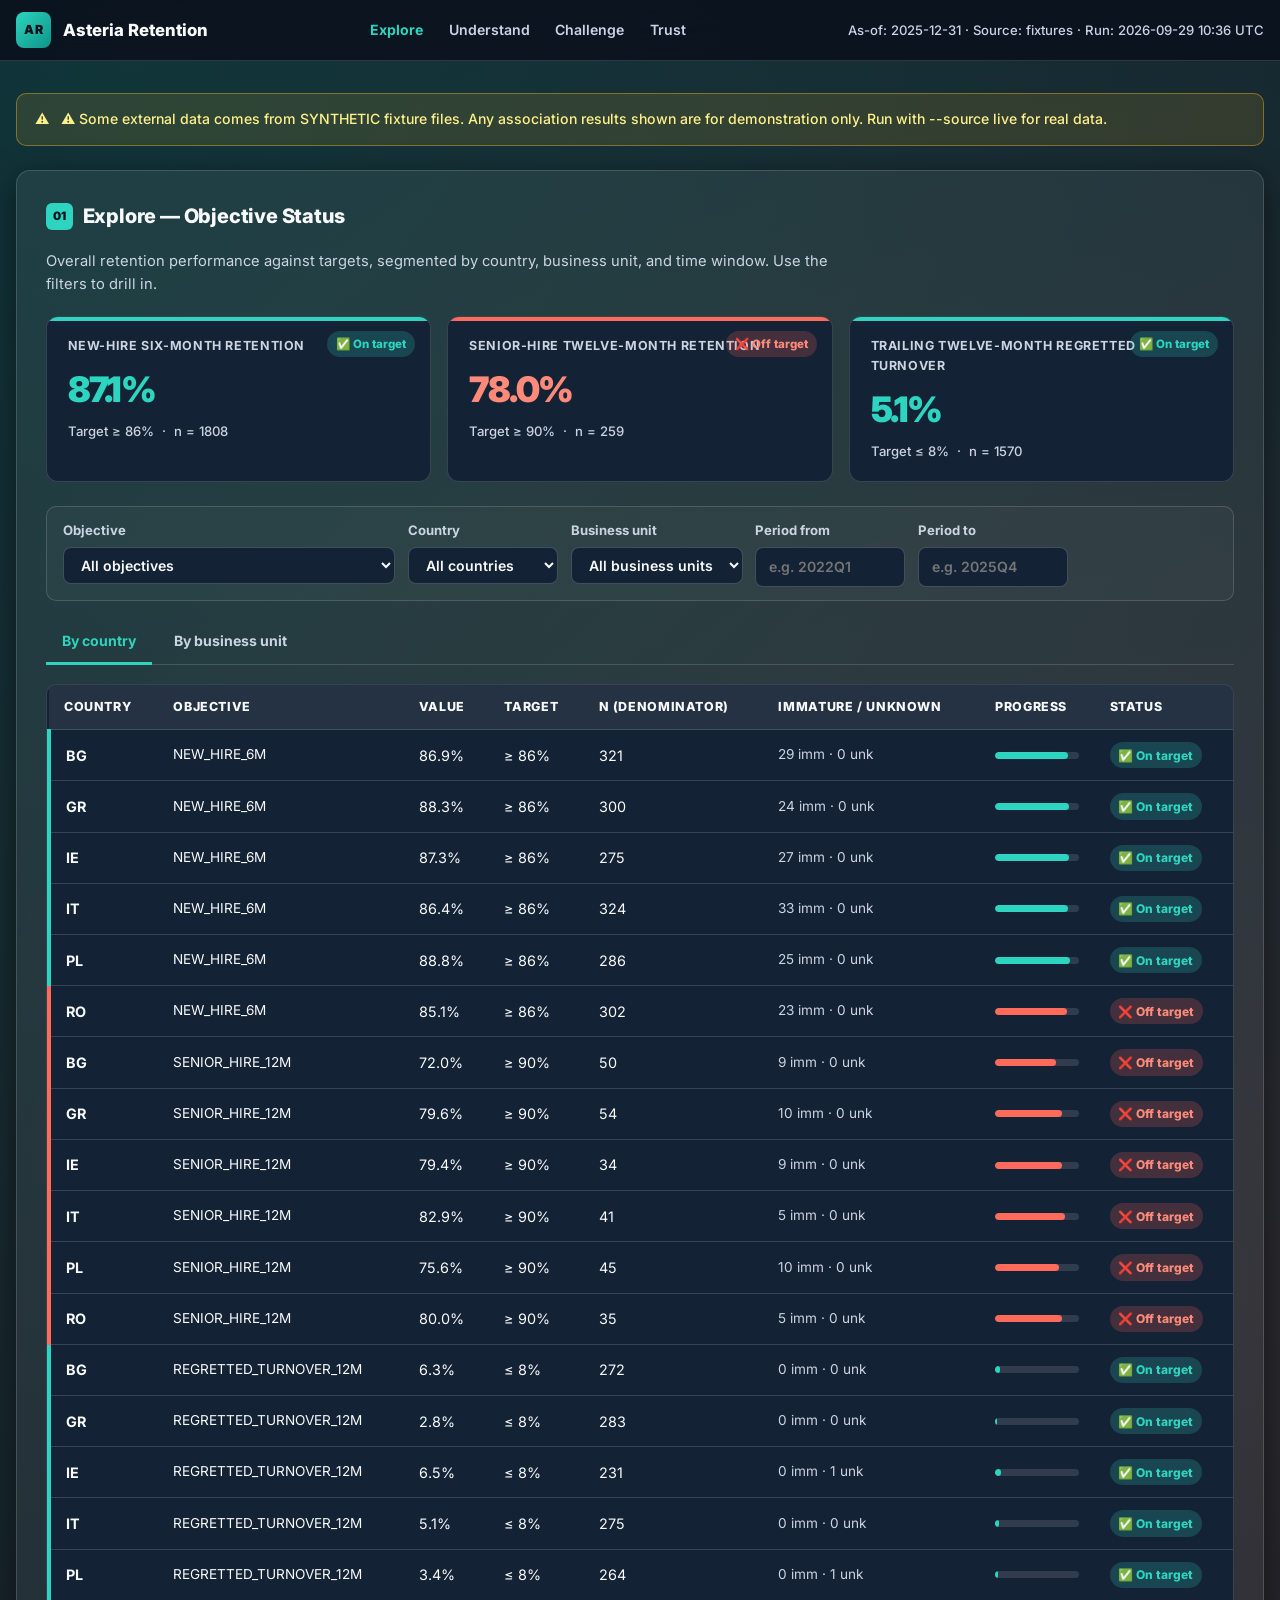
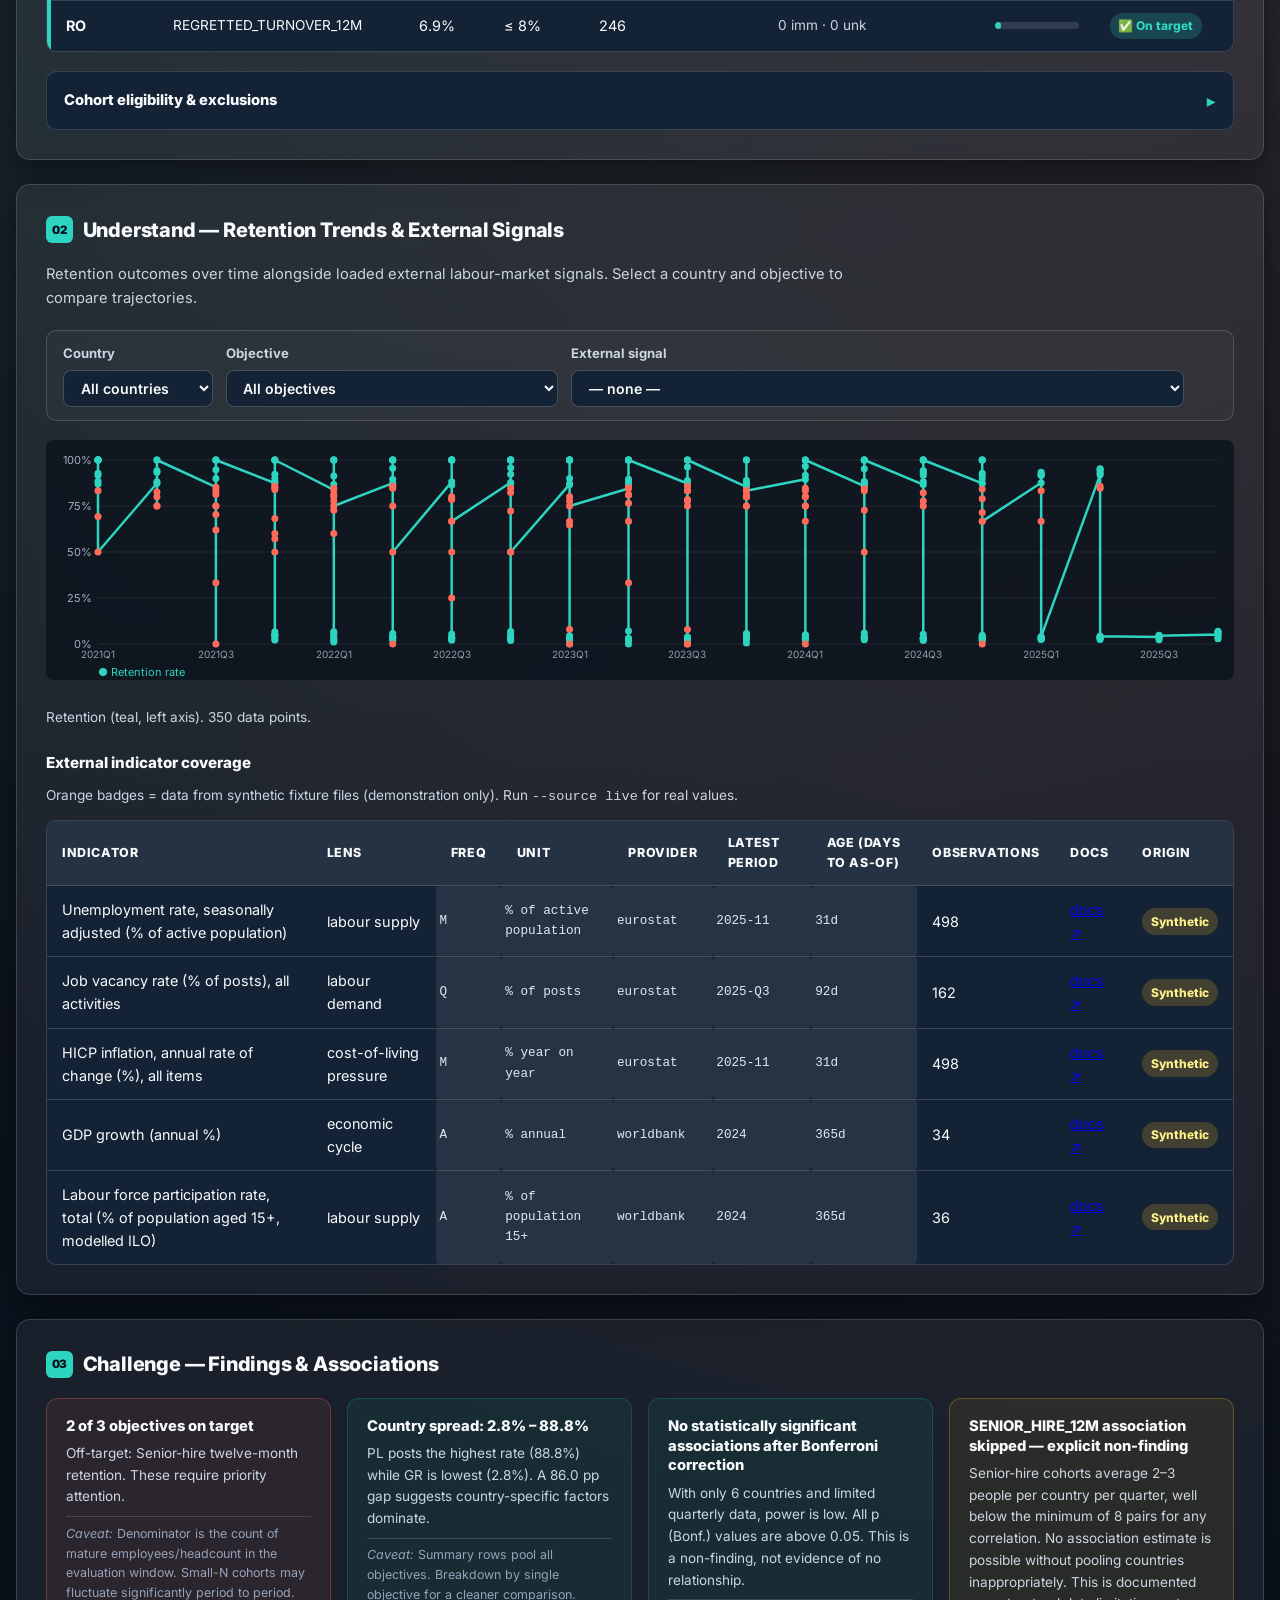
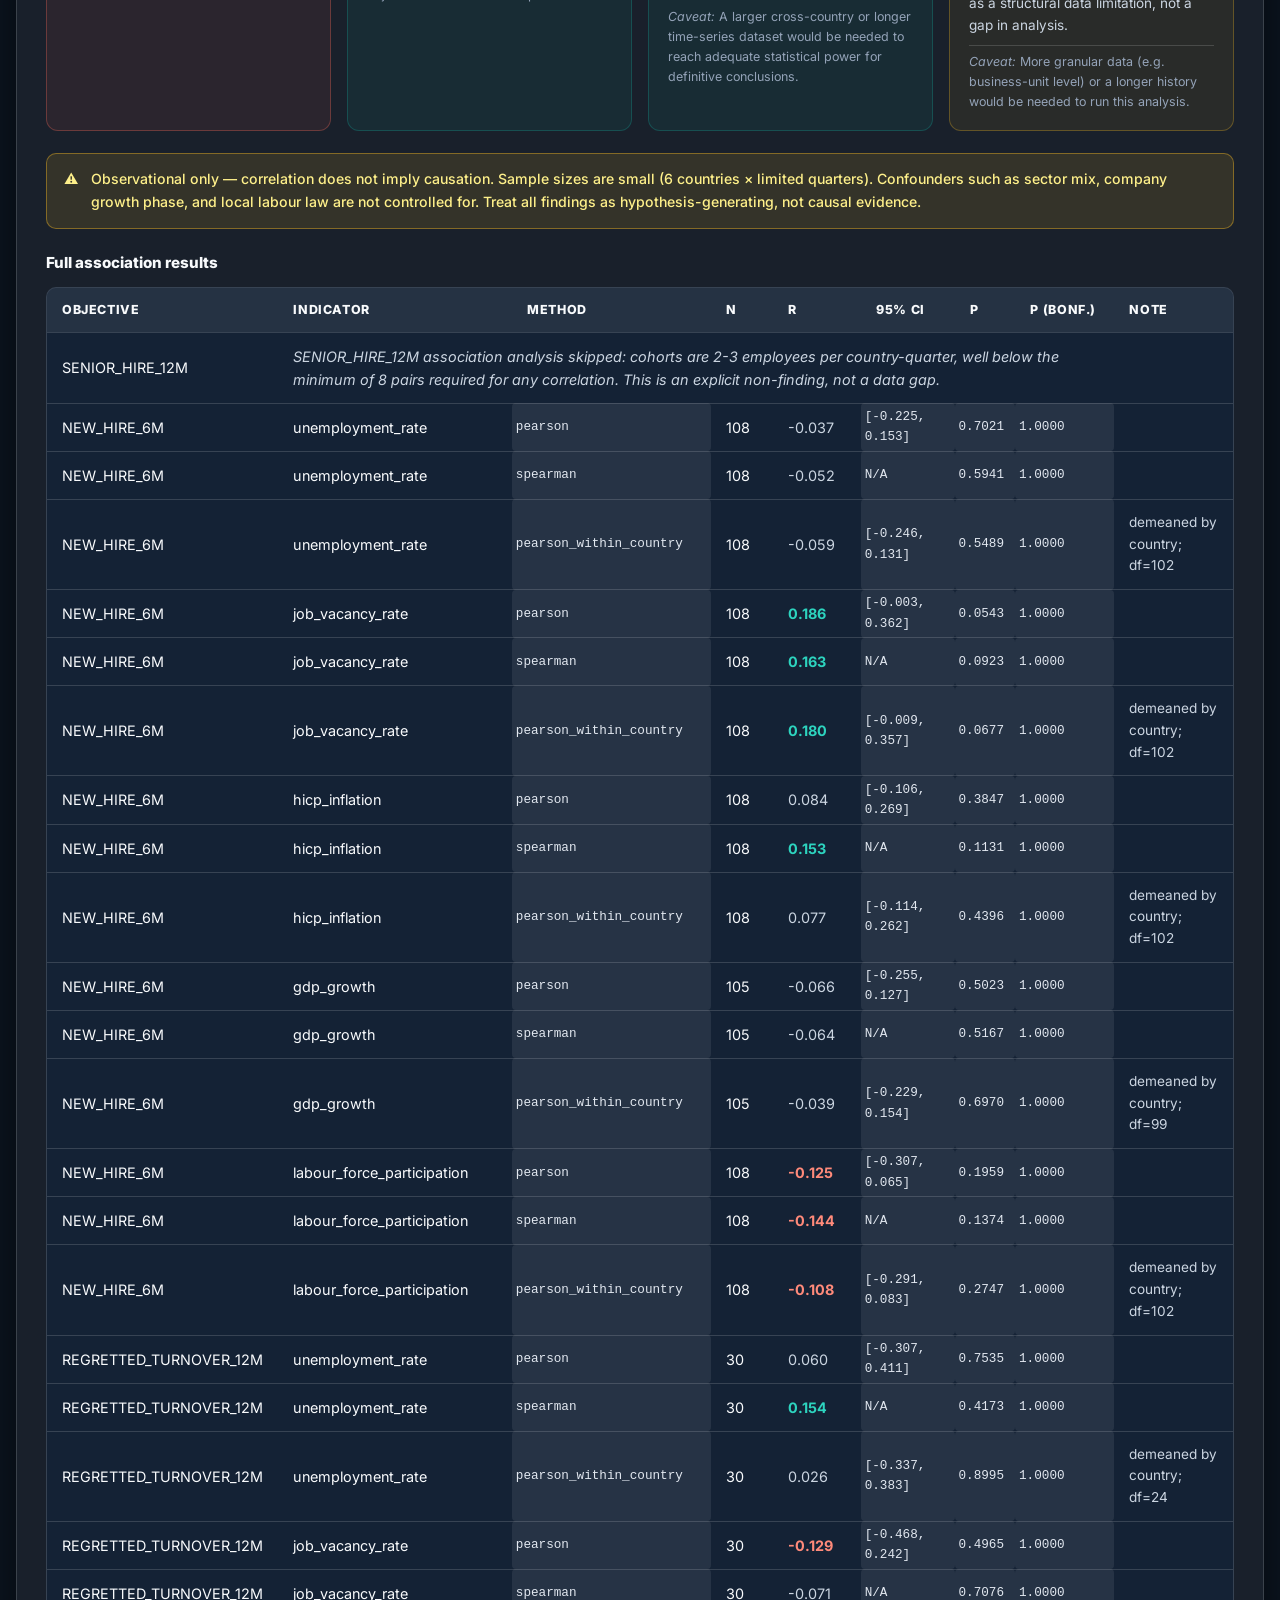
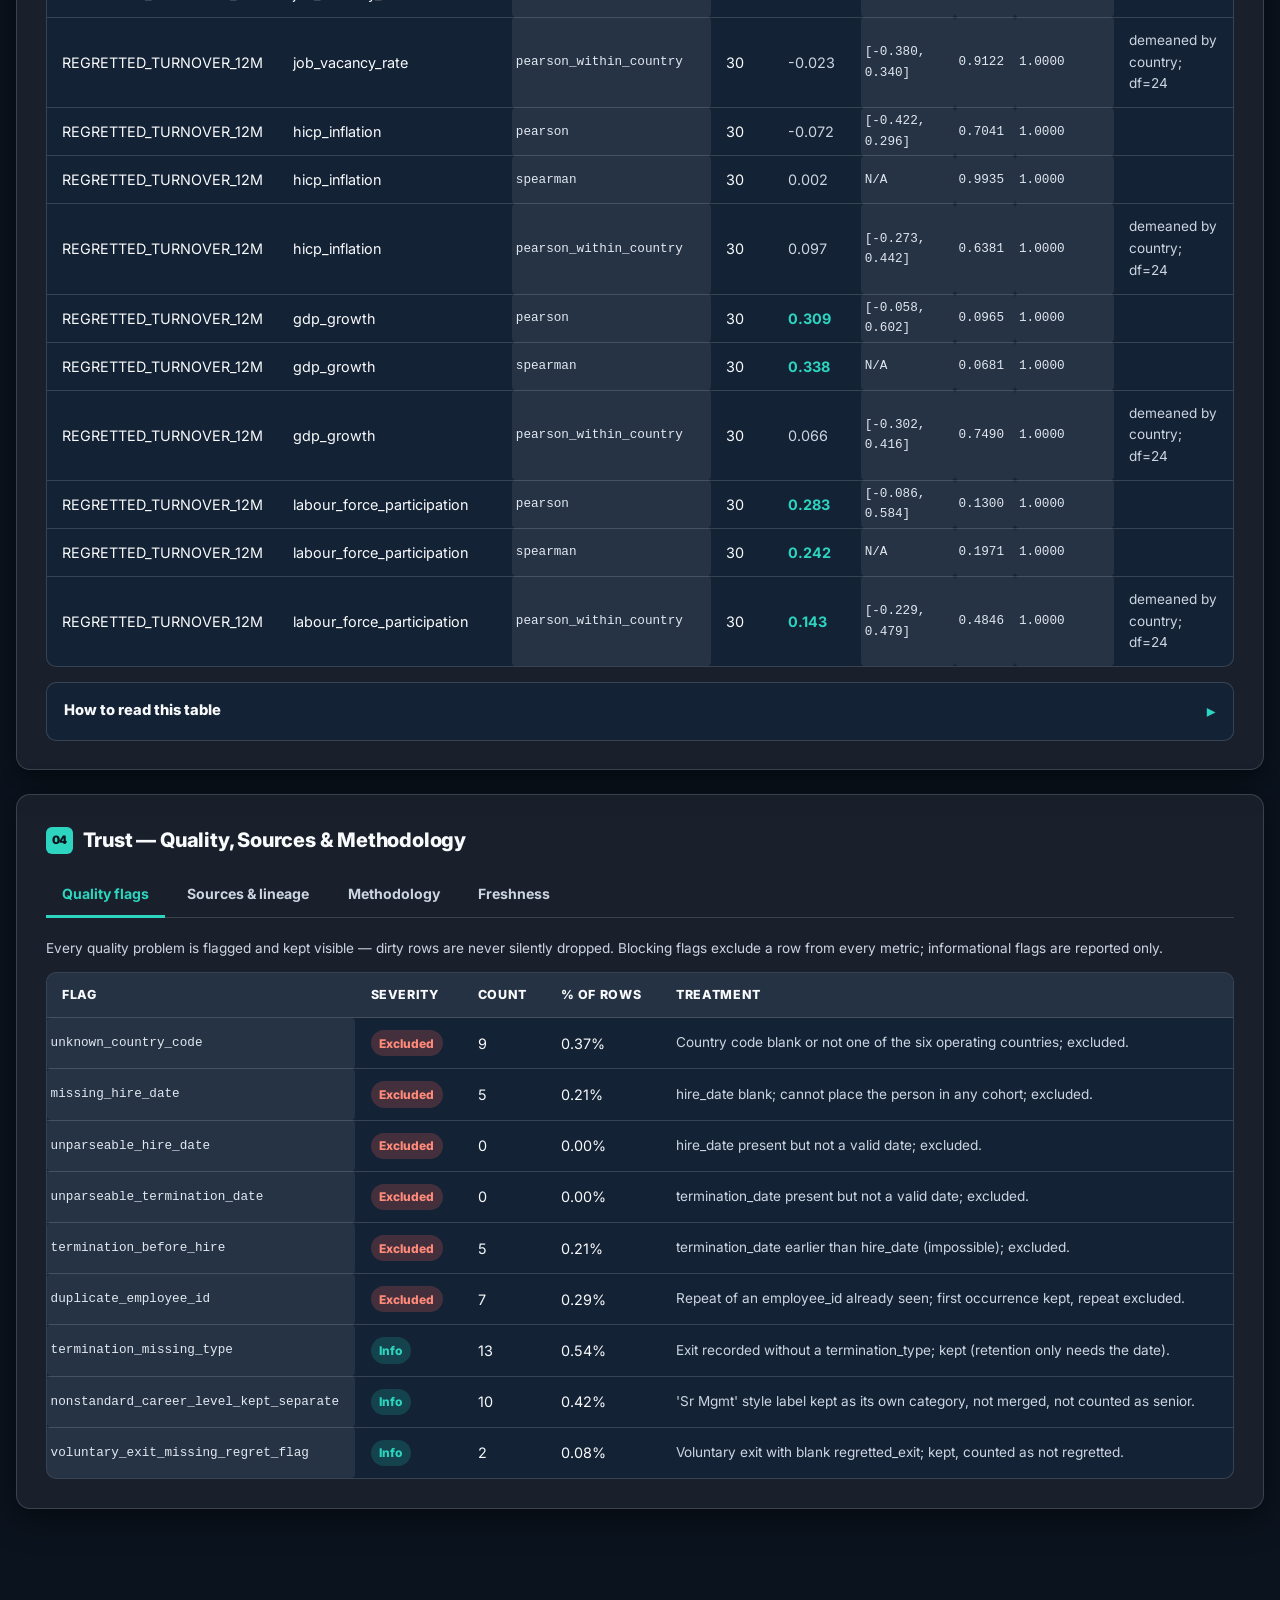
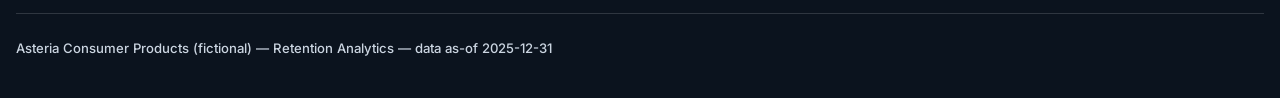
==== commit d19fae41: "add retention analysis dashboard frontend and curated analytics datasets" ====
--- a/dashboard/index.html
+++ b/dashboard/index.html
@@ -1,4 +1,4 @@
-﻿<!DOCTYPE html>
+<!DOCTYPE html>
 <html lang="en">
 <head>
 <meta charset="UTF-8">
@@ -118,7 +118,17 @@
 .empty{text-align:center;padding:2.5rem 1rem;color:var(--text-2);font-size:.92rem;font-weight:600}
 footer{border-top:1px solid var(--line);padding:1.5rem 0 2.5rem;color:var(--text-2);font-size:.82rem;font-weight:500;width:min(calc(100% - 2rem),var(--max));margin-inline:auto}
 .text-muted{color:var(--text-2)}.text-teal{color:var(--teal-bright)}.text-coral{color:var(--coral-bright)}.text-amber{color:var(--amber)}.fw-700{font-weight:700}.small{font-size:.85rem}.mono{font-family:ui-monospace,SFMono-Regular,Consolas,monospace;font-size:.88em;color:#e2e8f0;background:rgba(255,255,255,.08);padding:.1em .3em;border-radius:4px}
-.mt-05{margin-top:.5rem}.mt-1{margin-top:1rem}.mt-15{margin-top:1.5rem}
+.mt-05{margin-top:.5rem}.mt-1{margin-top:1rem}.mt-15{margin-top:1.5rem}.mb-05{margin-bottom:.5rem}
+.findings-grid{display:grid;grid-template-columns:repeat(auto-fit,minmax(280px,1fr));gap:1rem;margin-bottom:1.4rem}
+.finding-card{border-radius:12px;padding:1.1rem 1.2rem;border:1px solid var(--line)}
+.finding-card .finding-title{font-size:.92rem;font-weight:800;color:var(--text);margin-bottom:.4rem;line-height:1.35}
+.finding-card .finding-body{font-size:.85rem;color:var(--text-2);line-height:1.6;margin-bottom:.5rem}
+.finding-card .finding-caveat{font-size:.78rem;color:var(--text-sub);border-top:1px solid var(--line);padding-top:.4rem;margin-top:.1rem}
+.finding-hit {background:rgba(45,212,191,.08);border-color:rgba(45,212,191,.3)}
+.finding-warn{background:rgba(255,107,91,.08);border-color:rgba(255,107,91,.3)}
+.finding-info{background:rgba(20,184,166,.08);border-color:rgba(20,184,166,.25)}
+.finding-non {background:rgba(251,191,36,.07);border-color:rgba(251,191,36,.28)}
+
 @media(max-width:820px){.stat-grid{grid-template-columns:1fr 1fr}.nav-links{gap:1rem}}
 @media(max-width:560px){.stat-grid{grid-template-columns:1fr}.topbar-meta{display:none}.panel{padding:1rem}}
 @media print{body{background:white;color:black}.topbar,.filter-bar,.tab-bar{display:none!important}.panel{border:1px solid #ccc;box-shadow:none}}
@@ -137,10 +147,10 @@
     </a>
     <nav aria-label="Dashboard sections">
       <ul class="nav-links">
-        <li><a href="#explore"   id="nav-explore">Explore</a></li>
+        <li><a href="#explore"    id="nav-explore">Explore</a></li>
         <li><a href="#understand" id="nav-understand">Understand</a></li>
-        <li><a href="#challenge" id="nav-challenge">Challenge</a></li>
-        <li><a href="#trust"     id="nav-trust">Trust</a></li>
+        <li><a href="#challenge"  id="nav-challenge">Challenge</a></li>
+        <li><a href="#trust"      id="nav-trust">Trust</a></li>
       </ul>
     </nav>
     <span class="topbar-meta" id="run-meta"></span>
@@ -155,7 +165,7 @@
     <div class="panel-head">
       <h2 id="explore-heading"><span class="section-badge" aria-hidden="true">01</span>Explore — Objective Status</h2>
     </div>
-    <p class="panel-lead">Overall retention performance against targets, then by country and business unit.</p>
+    <p class="panel-lead">Overall retention performance against targets, segmented by country, business unit, and time window. Use the filters to drill in.</p>
 
     <!-- headline stat cards -->
     <div class="stat-grid" id="stat-cards" aria-label="Retention objective headline results"></div>
@@ -171,6 +181,12 @@
       <label for="sel-bu">Business unit
         <select id="sel-bu"></select>
       </label>
+      <label for="sel-period-from">Period from
+        <input type="text" id="sel-period-from" placeholder="e.g. 2022Q1" style="max-width:120px">
+      </label>
+      <label for="sel-period-to">Period to
+        <input type="text" id="sel-period-to" placeholder="e.g. 2025Q4" style="max-width:120px">
+      </label>
     </div>
 
     <!-- tab: by country / by BU -->
@@ -180,28 +196,64 @@
     </div>
     <div id="pane-country" role="tabpanel" aria-labelledby="tab-country">
       <div class="table-wrap"><table id="tbl-country" aria-label="Retention by country">
-        <thead><tr><th>Country</th><th>Value</th><th>Target</th><th>N</th><th>Progress</th><th>Status</th></tr></thead>
+        <thead><tr><th>Country</th><th>Objective</th><th>Value</th><th>Target</th><th>N (denominator)</th><th>Immature / unknown</th><th>Progress</th><th>Status</th></tr></thead>
         <tbody id="tbody-country"></tbody>
       </table></div>
     </div>
     <div id="pane-bu" role="tabpanel" aria-labelledby="tab-bu" hidden>
       <div class="table-wrap"><table id="tbl-bu" aria-label="Retention by business unit">
-        <thead><tr><th>Business unit</th><th>Value</th><th>Target</th><th>N</th><th>Progress</th><th>Status</th></tr></thead>
+        <thead><tr><th>Business unit</th><th>Objective</th><th>Value</th><th>Target</th><th>N (denominator)</th><th>Immature / unknown</th><th>Progress</th><th>Status</th></tr></thead>
         <tbody id="tbody-bu"></tbody>
       </table></div>
     </div>
+
+    <!-- exclusion summary -->
+    <details style="margin-top:1.2rem">
+      <summary>Cohort eligibility &amp; exclusions</summary>
+      <div>
+        <p class="small text-muted mt-05 mb-05">Rows excluded from each objective's denominator, with the reason. This makes the denominator boundary auditable.</p>
+        <div class="table-wrap mt-05">
+          <table aria-label="Cohort exclusion summary">
+            <thead><tr><th>Objective</th><th>Total rows</th><th>Excl. unclean</th><th>Excl. out-of-scope</th><th>Excl. before window</th><th>In cohort</th></tr></thead>
+            <tbody id="tbody-excl"></tbody>
+          </table>
+        </div>
+      </div>
+    </details>
   </section>
 
   <!-- ── 02 UNDERSTAND ── -->
   <section id="understand" class="panel" aria-labelledby="understand-heading">
     <div class="panel-head">
-      <h2 id="understand-heading"><span class="section-badge" aria-hidden="true">02</span>Understand — External Signals</h2>
-    </div>
-    <p class="panel-lead">Labour-market and macroeconomic indicators loaded for the six operating countries.
-      Orange rows are from synthetic fixture files and are for demonstration only — run with <code>--source live</code> for real values.</p>
+      <h2 id="understand-heading"><span class="section-badge" aria-hidden="true">02</span>Understand — Retention Trends &amp; External Signals</h2>
+    </div>
+    <p class="panel-lead">Retention outcomes over time alongside loaded external labour-market signals. Select a country and objective to compare trajectories.</p>
+
+    <!-- trend filters -->
+    <div class="filter-bar" role="search" aria-label="Trend filters">
+      <label for="trend-country">Country
+        <select id="trend-country"></select>
+      </label>
+      <label for="trend-objective">Objective
+        <select id="trend-objective"></select>
+      </label>
+      <label for="trend-indicator">External signal
+        <select id="trend-indicator"></select>
+      </label>
+    </div>
+
+    <!-- sparkline chart: SVG inline rendered by JS -->
+    <div id="trend-chart-wrap" style="margin-bottom:1.2rem">
+      <canvas id="trend-canvas" width="1100" height="240" style="width:100%;height:240px;border-radius:8px;background:rgba(0,0,0,0.2)" aria-label="Retention trend vs external signal chart"></canvas>
+    </div>
+    <p class="small text-muted" id="trend-note"></p>
+
+    <!-- external signal coverage table -->
+    <h3 style="font-size:.95rem;font-weight:800;color:var(--text);margin:1.4rem 0 .6rem">External indicator coverage</h3>
+    <p class="small text-muted" style="margin-bottom:.8rem">Orange badges = data from synthetic fixture files (demonstration only). Run <code>--source live</code> for real values.</p>
     <div class="table-wrap">
       <table id="tbl-ext" aria-label="External indicator coverage">
-        <thead><tr><th>Indicator</th><th>Lens</th><th>Freq</th><th>Latest period</th><th>Observations</th><th>Origin</th></tr></thead>
+        <thead><tr><th>Indicator</th><th>Lens</th><th>Freq</th><th>Unit</th><th>Provider</th><th>Latest period</th><th>Age (days to as-of)</th><th>Observations</th><th>Docs</th><th>Origin</th></tr></thead>
         <tbody id="tbody-ext"></tbody>
       </table>
     </div>
@@ -210,26 +262,33 @@
   <!-- ── 03 CHALLENGE ── -->
   <section id="challenge" class="panel" aria-labelledby="challenge-heading">
     <div class="panel-head">
-      <h2 id="challenge-heading"><span class="section-badge" aria-hidden="true">03</span>Challenge — Association Analysis</h2>
-    </div>
-    <div class="callout" id="assoc-notice">
+      <h2 id="challenge-heading"><span class="section-badge" aria-hidden="true">03</span>Challenge — Findings &amp; Associations</h2>
+    </div>
+
+    <!-- Key findings block — the assessor must see ≥3 evidence-backed findings and ≥1 non-finding -->
+    <div class="findings-grid" id="findings-grid" aria-label="Key analytical findings"></div>
+
+    <div class="callout" id="assoc-notice" style="margin-top:1.2rem">
       <span aria-hidden="true">⚠</span>
-      <span>Observational only — correlation does not imply causation. Synthetic fixture results demonstrate pipeline mechanics, not a real finding.</span>
-    </div>
+      <span>Observational only — correlation does not imply causation. Sample sizes are small (6 countries × limited quarters). Confounders such as sector mix, company growth phase, and local labour law are not controlled for. Treat all findings as hypothesis-generating, not causal evidence.</span>
+    </div>
+
+    <h3 style="font-size:.95rem;font-weight:800;color:var(--text);margin:1.4rem 0 .7rem">Full association results</h3>
     <div class="table-wrap">
       <table id="tbl-assoc" aria-label="Correlation results between retention objectives and external indicators">
-        <thead><tr><th>Objective</th><th>Indicator</th><th>Method</th><th>n</th><th>r</th><th>95 % CI</th><th>p</th><th>p (Bonf.)</th><th>Note</th></tr></thead>
+        <thead><tr><th>Objective</th><th>Indicator</th><th>Method</th><th>n</th><th>r</th><th>95% CI</th><th>p</th><th>p (Bonf.)</th><th>Note</th></tr></thead>
         <tbody id="tbody-assoc"></tbody>
       </table>
     </div>
-    <details>
+    <details style="margin-top:.9rem">
       <summary>How to read this table</summary>
       <div>
         <dl class="method-list mt-05">
-          <dt>r</dt><dd>Pearson or Spearman correlation coefficient. Ranges −1 to +1. Near zero means no linear relationship.</dd>
-          <dt>95 % CI</dt><dd>Bootstrap confidence interval. If it straddles zero the finding is not statistically distinguishable from no effect.</dd>
-          <dt>p (Bonf.)</dt><dd>p-value corrected for multiple comparisons. Values above 0.05 are not significant after correction.</dd>
-          <dt>pearson_within_country</dt><dd>Correlation after removing country-level means (demeaning). Controls for fixed country effects — a stricter test.</dd>
+          <dt>r</dt><dd>Pearson or Spearman correlation coefficient. Ranges −1 to +1. Near zero means no detectable linear relationship with this sample.</dd>
+          <dt>95% CI</dt><dd>Fisher z-transformed confidence interval for Pearson r. If it straddles zero the finding is not distinguishable from no effect at this sample size.</dd>
+          <dt>p (Bonf.)</dt><dd>p-value corrected for multiple comparisons (Bonferroni). Values above 0.05 are not significant after correction.</dd>
+          <dt>pearson_within_country</dt><dd>Pearson after removing country-level means (within-country demeaning). Controls for fixed country effects — a stricter test than pooled correlation.</dd>
+          <dt>Limitations</dt><dd>Only 6 countries and ≈12–20 quarters per objective. Repeated country-quarter measures inflate effective n. SENIOR_HIRE_12M skipped (cohorts of 2–3, below minimum of 8 pairs).</dd>
         </dl>
       </div>
     </details>
@@ -243,11 +302,13 @@
 
     <div class="tab-bar" role="tablist" aria-label="Trust sub-sections">
       <button class="tab-btn active" role="tab" aria-selected="true"  id="tab-quality"  aria-controls="pane-quality">Quality flags</button>
-      <button class="tab-btn"        role="tab" aria-selected="false" id="tab-sources"  aria-controls="pane-sources">Sources</button>
+      <button class="tab-btn"        role="tab" aria-selected="false" id="tab-sources"  aria-controls="pane-sources">Sources &amp; lineage</button>
       <button class="tab-btn"        role="tab" aria-selected="false" id="tab-method"   aria-controls="pane-method">Methodology</button>
+      <button class="tab-btn"        role="tab" aria-selected="false" id="tab-freshness" aria-controls="pane-freshness">Freshness</button>
     </div>
 
     <div id="pane-quality" role="tabpanel" aria-labelledby="tab-quality">
+      <p class="small text-muted" style="margin-bottom:.8rem">Every quality problem is flagged and kept visible — dirty rows are never silently dropped. Blocking flags exclude a row from every metric; informational flags are reported only.</p>
       <div class="table-wrap">
         <table id="tbl-quality" aria-label="Data quality flags and treatments">
           <thead><tr><th>Flag</th><th>Severity</th><th>Count</th><th>% of rows</th><th>Treatment</th></tr></thead>
@@ -257,6 +318,7 @@
     </div>
 
     <div id="pane-sources" role="tabpanel" aria-labelledby="tab-sources" hidden>
+      <p class="small text-muted" style="margin-bottom:.8rem">Per-source: name, URL, licence, cadence, scope, and indicators. Access dates are recorded in <code>data/external_raw/</code>.</p>
       <div id="sources-list"></div>
     </div>
 
@@ -265,6 +327,16 @@
       <p class="small text-muted mt-1" id="pub-lag-note"></p>
       <p class="small text-muted mt-05" id="freq-note"></p>
     </div>
+
+    <div id="pane-freshness" role="tabpanel" aria-labelledby="tab-freshness" hidden>
+      <p class="small text-muted" style="margin-bottom:.8rem">Pipeline run outcome and per-indicator ingestion status. A degraded status means external data fell back to fixtures or a cached snapshot.</p>
+      <div class="table-wrap">
+        <table id="tbl-freshness" aria-label="Indicator ingestion freshness">
+          <thead><tr><th>Indicator</th><th>Provider</th><th>Status</th><th>Origin</th><th>Observations</th><th>Retrieved at</th><th>Snapshot age (days)</th></tr></thead>
+          <tbody id="tbody-freshness"></tbody>
+        </table>
+      </div>
+    </div>
   </section>
 </main>
 
@@ -272,26 +344,28 @@
   Asteria Consumer Products (fictional) — Retention Analytics &mdash; data as-of <span id="footer-asof"></span>
 </footer>
 
-<script id="asteria-data" type="application/json">{"meta": {"as_of": "2025-12-31", "run_timestamp": "2026-09-29T07:31:32Z", "source_mode": "rebuild", "has_synthetic_external": false, "n_indicators": 5, "n_countries": 6}, "notices": [], "countries": [{"iso2": "GR", "iso3": "GRC", "name": "Greece"}, {"iso2": "RO", "iso3": "ROU", "name": "Romania"}, {"iso2": "PL", "iso3": "POL", "name": "Poland"}, {"iso2": "IT", "iso3": "ITA", "name": "Italy"}, {"iso2": "IE", "iso3": "IRL", "name": "Ireland"}, {"iso2": "BG", "iso3": "BGR", "name": "Bulgaria"}], "business_units": ["Digital", "Finance", "Sales", "Supply Chain"], "objectives": [{"objective_id": "NEW_HIRE_6M", "name": "New-hire six-month retention", "direction": "at_least", "target_value": 0.86, "unit": "proportion", "effective_from": "2021-01-01T00:00:00", "effective_to": "2025-12-31T00:00:00"}, {"objective_id": "SENIOR_HIRE_12M", "name": "Senior-hire twelve-month retention", "direction": "at_least", "target_value": 0.9, "unit": "proportion", "effective_from": "2021-01-01T00:00:00", "effective_to": "2025-12-31T00:00:00"}, {"objective_id": "REGRETTED_TURNOVER_12M", "name": "Trailing twelve-month regretted turnover", "direction": "at_most", "target_value": 0.075, "unit": "proportion", "effective_from": "2021-01-01T00:00:00", "effective_to": "2025-12-31T00:00:00"}], "series": {"columns": ["objective_id", "country_code", "business_unit", "period", "period_end", "numerator", "denominator", "value", "immature", "unknown_regret"], "rows": [{"objective_id": "NEW_HIRE_6M", "country_code": "ALL", "business_unit": "ALL", "period": "2021Q1", "period_end": "2021-03-31T00:00:00", "numerator": 77, "denominator": 87.0, "value": 0.8850574712643678, "immature": 0, "unknown_regret": 0}, {"objective_id": "NEW_HIRE_6M", "country_code": "ALL", "business_unit": "ALL", "period": "2021Q2", "period_end": "2021-06-30T00:00:00", "numerator": 83, "denominator": 95.0, "value": 0.8736842105263158, "immature": 0, "unknown_regret": 0}, {"objective_id": "NEW_HIRE_6M", "country_code": "ALL", "business_unit": "ALL", "period": "2021Q3", "period_end": "2021-09-30T00:00:00", "numerator": 98, "denominator": 115.0, "value": 0.8521739130434782, "immature": 0, "unknown_regret": 0}, {"objective_id": "NEW_HIRE_6M", "country_code": "ALL", "business_unit": "ALL", "period": "2021Q4", "period_end": "2021-12-31T00:00:00", "numerator": 104, "denominator": 119.0, "value": 0.8739495798319328, "immature": 0, "unknown_regret": 0}, {"objective_id": "NEW_HIRE_6M", "country_code": "ALL", "business_unit": "ALL", "period": "2022Q1", "period_end": "2022-03-31T00:00:00", "numerator": 72, "denominator": 86.0, "value": 0.8372093023255814, "immature": 0, "unknown_regret": 0}, {"objective_id": "NEW_HIRE_6M", "country_code": "ALL", "business_unit": "ALL", "period": "2022Q2", "period_end": "2022-06-30T00:00:00", "numerator": 97, "denominator": 111.0, "value": 0.8738738738738738, "immature": 0, "unknown_regret": 0}, {"objective_id": "NEW_HIRE_6M", "country_code": "ALL", "business_unit": "ALL", "period": "2022Q3", "period_end": "2022-09-30T00:00:00", "numerator": 89, "denominator": 101.0, "value": 0.8811881188118812, "immature": 0, "unknown_regret": 0}, {"objective_id": "NEW_HIRE_6M", "country_code": "ALL", "business_unit": "ALL", "period": "2022Q4", "period_end": "2022-12-31T00:00:00", "numerator": 86, "denominator": 98.0, "value": 0.8775510204081632, "immature": 0, "unknown_regret": 0}, {"objective_id": "NEW_HIRE_6M", "country_code": "ALL", "business_unit": "ALL", "period": "2023Q1", "period_end": "2023-03-31T00:00:00", "numerator": 85, "denominator": 98.0, "value": 0.8673469387755102, "immature": 0, "unknown_regret": 0}, {"objective_id": "NEW_HIRE_6M", "country_code": "ALL", "business_unit": "ALL", "period": "2023Q2", "period_end": "2023-06-30T00:00:00", "numerator": 93, "denominator": 110.0, "value": 0.8454545454545455, "immature": 0, "unknown_regret": 0}, {"objective_id": "NEW_HIRE_6M", "country_code": "ALL", "business_unit": "ALL", "period": "2023Q3", "period_end": "2023-09-30T00:00:00", "numerator": 82, "denominator": 94.0, "value": 0.8723404255319149, "immature": 0, "unknown_regret": 0}, {"objective_id": "NEW_HIRE_6M", "country_code": "ALL", "business_unit": "ALL", "period": "2023Q4", "period_end": "2023-12-31T00:00:00", "numerator": 76, "denominator": 89.0, "value": 0.8539325842696629, "immature": 0, "unknown_regret": 0}, {"objective_id": "NEW_HIRE_6M", "country_code": "ALL", "business_unit": "ALL", "period": "2024Q1", "period_end": "2024-03-31T00:00:00", "numerator": 94, "denominator": 105.0, "value": 0.8952380952380953, "immature": 0, "unknown_regret": 0}, {"objective_id": "NEW_HIRE_6M", "country_code": "ALL", "business_unit": "ALL", "period": "2024Q2", "period_end": "2024-06-30T00:00:00", "numerator": 91, "denominator": 106.0, "value": 0.8584905660377359, "immature": 0, "unknown_regret": 0}, {"objective_id": "NEW_HIRE_6M", "country_code": "ALL", "business_unit": "ALL", "period": "2024Q3", "period_end": "2024-09-30T00:00:00", "numerator": 104, "denominator": 120.0, "value": 0.8666666666666667, "immature": 0, "unknown_regret": 0}, {"objective_id": "NEW_HIRE_6M", "country_code": "ALL", "business_unit": "ALL", "period": "2024Q4", "period_end": "2024-12-31T00:00:00", "numerator": 89, "denominator": 102.0, "value": 0.8725490196078431, "immature": 0, "unknown_regret": 0}, {"objective_id": "NEW_HIRE_6M", "country_code": "ALL", "business_unit": "ALL", "period": "2025Q1", "period_end": "2025-03-31T00:00:00", "numerator": 64, "denominator": 73.0, "value": 0.8767123287671232, "immature": 0, "unknown_regret": 0}, {"objective_id": "NEW_HIRE_6M", "country_code": "ALL", "business_unit": "ALL", "period": "2025Q2", "period_end": "2025-06-30T00:00:00", "numerator": 91, "denominator": 99.0, "value": 0.9191919191919192, "immature": 0, "unknown_regret": 0}, {"objective_id": "NEW_HIRE_6M", "country_code": "ALL", "business_unit": "ALL", "period": "2025Q3", "period_end": "2025-09-30T00:00:00", "numerator": 0, "denominator": 0.0, "value": null, "immature": 98, "unknown_regret": 0}, {"objective_id": "NEW_HIRE_6M", "country_code": "ALL", "business_unit": "ALL", "period": "2025Q4", "period_end": "2025-12-31T00:00:00", "numerator": 0, "denominator": 0.0, "value": null, "immature": 63, "unknown_regret": 0}, {"objective_id": "NEW_HIRE_6M", "country_code": "ALL", "business_unit": "Digital", "period": "2021Q1", "period_end": "2021-03-31T00:00:00", "numerator": 24, "denominator": 25.0, "value": 0.96, "immature": 0, "unknown_regret": 0}, {"objective_id": "NEW_HIRE_6M", "country_code": "ALL", "business_unit": "Digital", "period": "2021Q2", "period_end": "2021-06-30T00:00:00", "numerator": 21, "denominator": 24.0, "value": 0.875, "immature": 0, "unknown_regret": 0}, {"objective_id": "NEW_HIRE_6M", "country_code": "ALL", "business_unit": "Digital", "period": "2021Q3", "period_end": "2021-09-30T00:00:00", "numerator": 25, "denominator": 30.0, "value": 0.8333333333333334, "immature": 0, "unknown_regret": 0}, {"objective_id": "NEW_HIRE_6M", "country_code": "ALL", "business_unit": "Digital", "period": "2021Q4", "period_end": "2021-12-31T00:00:00", "numerator": 27, "denominator": 33.0, "value": 0.8181818181818182, "immature": 0, "unknown_regret": 0}, {"objective_id": "NEW_HIRE_6M", "country_code": "ALL", "business_unit": "Digital", "period": "2022Q1", "period_end": "2022-03-31T00:00:00", "numerator": 19, "denominator": 24.0, "value": 0.7916666666666666, "immature": 0, "unknown_regret": 0}, {"objective_id": "NEW_HIRE_6M", "country_code": "ALL", "business_unit": "Digital", "period": "2022Q2", "period_end": "2022-06-30T00:00:00", "numerator": 19, "denominator": 22.0, "value": 0.8636363636363636, "immature": 0, "unknown_regret": 0}, {"objective_id": "NEW_HIRE_6M", "country_code": "ALL", "business_unit": "Digital", "period": "2022Q3", "period_end": "2022-09-30T00:00:00", "numerator": 17, "denominator": 19.0, "value": 0.8947368421052632, "immature": 0, "unknown_regret": 0}, {"objective_id": "NEW_HIRE_6M", "country_code": "ALL", "business_unit": "Digital", "period": "2022Q4", "period_end": "2022-12-31T00:00:00", "numerator": 18, "denominator": 21.0, "value": 0.8571428571428571, "immature": 0, "unknown_regret": 0}, {"objective_id": "NEW_HIRE_6M", "country_code": "ALL", "business_unit": "Digital", "period": "2023Q1", "period_end": "2023-03-31T00:00:00", "numerator": 15, "denominator": 19.0, "value": 0.7894736842105263, "immature": 0, "unknown_regret": 0}, {"objective_id": "NEW_HIRE_6M", "country_code": "ALL", "business_unit": "Digital", "period": "2023Q2", "period_end": "2023-06-30T00:00:00", "numerator": 23, "denominator": 25.0, "value": 0.92, "immature": 0, "unknown_regret": 0}, {"objective_id": "NEW_HIRE_6M", "country_code": "ALL", "business_unit": "Digital", "period": "2023Q3", "period_end": "2023-09-30T00:00:00", "numerator": 21, "denominator": 27.0, "value": 0.7777777777777778, "immature": 0, "unknown_regret": 0}, {"objective_id": "NEW_HIRE_6M", "country_code": "ALL", "business_unit": "Digital", "period": "2023Q4", "period_end": "2023-12-31T00:00:00", "numerator": 16, "denominator": 19.0, "value": 0.8421052631578947, "immature": 0, "unknown_regret": 0}, {"objective_id": "NEW_HIRE_6M", "country_code": "ALL", "business_unit": "Digital", "period": "2024Q1", "period_end": "2024-03-31T00:00:00", "numerator": 22, "denominator": 23.0, "value": 0.9565217391304348, "immature": 0, "unknown_regret": 0}, {"objective_id": "NEW_HIRE_6M", "country_code": "ALL", "business_unit": "Digital", "period": "2024Q2", "period_end": "2024-06-30T00:00:00", "numerator": 26, "denominator": 29.0, "value": 0.896551724137931, "immature": 0, "unknown_regret": 0}, {"objective_id": "NEW_HIRE_6M", "country_code": "ALL", "business_unit": "Digital", "period": "2024Q3", "period_end": "2024-09-30T00:00:00", "numerator": 27, "denominator": 31.0, "value": 0.8709677419354839, "immature": 0, "unknown_regret": 0}, {"objective_id": "NEW_HIRE_6M", "country_code": "ALL", "business_unit": "Digital", "period": "2024Q4", "period_end": "2024-12-31T00:00:00", "numerator": 25, "denominator": 28.0, "value": 0.8928571428571429, "immature": 0, "unknown_regret": 0}, {"objective_id": "NEW_HIRE_6M", "country_code": "ALL", "business_unit": "Digital", "period": "2025Q1", "period_end": "2025-03-31T00:00:00", "numerator": 20, "denominator": 21.0, "value": 0.9523809523809524, "immature": 0, "unknown_regret": 0}, {"objective_id": "NEW_HIRE_6M", "country_code": "ALL", "business_unit": "Digital", "period": "2025Q2", "period_end": "2025-06-30T00:00:00", "numerator": 15, "denominator": 16.0, "value": 0.9375, "immature": 0, "unknown_regret": 0}, {"objective_id": "NEW_HIRE_6M", "country_code": "ALL", "business_unit": "Digital", "period": "2025Q3", "period_end": "2025-09-30T00:00:00", "numerator": 0, "denominator": 0.0, "value": null, "immature": 33, "unknown_regret": 0}, {"objective_id": "NEW_HIRE_6M", "country_code": "ALL", "business_unit": "Digital", "period": "2025Q4", "period_end": "2025-12-31T00:00:00", "numerator": 0, "denominator": 0.0, "value": null, "immature": 22, "unknown_regret": 0}, {"objective_id": "NEW_HIRE_6M", "country_code": "ALL", "business_unit": "Finance", "period": "2021Q1", "period_end": "2021-03-31T00:00:00", "numerator": 16, "denominator": 19.0, "value": 0.8421052631578947, "immature": 0, "unknown_regret": 0}, {"objective_id": "NEW_HIRE_6M", "country_code": "ALL", "business_unit": "Finance", "period": "2021Q2", "period_end": "2021-06-30T00:00:00", "numerator": 23, "denominator": 26.0, "value": 0.8846153846153846, "immature": 0, "unknown_regret": 0}, {"objective_id": "NEW_HIRE_6M", "country_code": "ALL", "business_unit": "Finance", "period": "2021Q3", "period_end": "2021-09-30T00:00:00", "numerator": 27, "denominator": 28.0, "value": 0.9642857142857144, "immature": 0, "unknown_regret": 0}, {"objective_id": "NEW_HIRE_6M", "country_code": "ALL", "business_unit": "Finance", "period": "2021Q4", "period_end": "2021-12-31T00:00:00", "numerator": 28, "denominator": 29.0, "value": 0.9655172413793104, "immature": 0, "unknown_regret": 0}, {"objective_id": "NEW_HIRE_6M", "country_code": "ALL", "business_unit": "Finance", "period": "2022Q1", "period_end": "2022-03-31T00:00:00", "numerator": 15, "denominator": 18.0, "value": 0.8333333333333334, "immature": 0, "unknown_regret": 0}, {"objective_id": "NEW_HIRE_6M", "country_code": "ALL", "business_unit": "Finance", "period": "2022Q2", "period_end": "2022-06-30T00:00:00", "numerator": 21, "denominator": 26.0, "value": 0.8076923076923077, "immature": 0, "unknown_regret": 0}, {"objective_id": "NEW_HIRE_6M", "country_code": "ALL", "business_unit": "Finance", "period": "2022Q3", "period_end": "2022-09-30T00:00:00", "numerator": 32, "denominator": 36.0, "value": 0.8888888888888888, "immature": 0, "unknown_regret": 0}, {"objective_id": "NEW_HIRE_6M", "country_code": "ALL", "business_unit": "Finance", "period": "2022Q4", "period_end": "2022-12-31T00:00:00", "numerator": 28, "denominator": 32.0, "value": 0.875, "immature": 0, "unknown_regret": 0}, {"objective_id": "NEW_HIRE_6M", "country_code": "ALL", "business_unit": "Finance", "period": "2023Q1", "period_end": "2023-03-31T00:00:00", "numerator": 24, "denominator": 26.0, "value": 0.9230769230769232, "immature": 0, "unknown_regret": 0}, {"objective_id": "NEW_HIRE_6M", "country_code": "ALL", "business_unit": "Finance", "period": "2023Q2", "period_end": "2023-06-30T00:00:00", "numerator": 16, "denominator": 17.0, "value": 0.9411764705882352, "immature": 0, "unknown_regret": 0}, {"objective_id": "NEW_HIRE_6M", "country_code": "ALL", "business_unit": "Finance", "period": "2023Q3", "period_end": "2023-09-30T00:00:00", "numerator": 20, "denominator": 23.0, "value": 0.8695652173913043, "immature": 0, "unknown_regret": 0}, {"objective_id": "NEW_HIRE_6M", "country_code": "ALL", "business_unit": "Finance", "period": "2023Q4", "period_end": "2023-12-31T00:00:00", "numerator": 26, "denominator": 31.0, "value": 0.8387096774193549, "immature": 0, "unknown_regret": 0}, {"objective_id": "NEW_HIRE_6M", "country_code": "ALL", "business_unit": "Finance", "period": "2024Q1", "period_end": "2024-03-31T00:00:00", "numerator": 21, "denominator": 23.0, "value": 0.9130434782608696, "immature": 0, "unknown_regret": 0}, {"objective_id": "NEW_HIRE_6M", "country_code": "ALL", "business_unit": "Finance", "period": "2024Q2", "period_end": "2024-06-30T00:00:00", "numerator": 24, "denominator": 28.0, "value": 0.8571428571428571, "immature": 0, "unknown_regret": 0}, {"objective_id": "NEW_HIRE_6M", "country_code": "ALL", "business_unit": "Finance", "period": "2024Q3", "period_end": "2024-09-30T00:00:00", "numerator": 22, "denominator": 25.0, "value": 0.88, "immature": 0, "unknown_regret": 0}, {"objective_id": "NEW_HIRE_6M", "country_code": "ALL", "business_unit": "Finance", "period": "2024Q4", "period_end": "2024-12-31T00:00:00", "numerator": 21, "denominator": 23.0, "value": 0.9130434782608696, "immature": 0, "unknown_regret": 0}, {"objective_id": "NEW_HIRE_6M", "country_code": "ALL", "business_unit": "Finance", "period": "2025Q1", "period_end": "2025-03-31T00:00:00", "numerator": 19, "denominator": 25.0, "value": 0.76, "immature": 0, "unknown_regret": 0}, {"objective_id": "NEW_HIRE_6M", "country_code": "ALL", "business_unit": "Finance", "period": "2025Q2", "period_end": "2025-06-30T00:00:00", "numerator": 24, "denominator": 26.0, "value": 0.9230769230769232, "immature": 0, "unknown_regret": 0}, {"objective_id": "NEW_HIRE_6M", "country_code": "ALL", "business_unit": "Finance", "period": "2025Q3", "period_end": "2025-09-30T00:00:00", "numerator": 0, "denominator": 0.0, "value": null, "immature": 26, "unknown_regret": 0}, {"objective_id": "NEW_HIRE_6M", "country_code": "ALL", "business_unit": "Finance", "period": "2025Q4", "period_end": "2025-12-31T00:00:00", "numerator": 0, "denominator": 0.0, "value": null, "immature": 18, "unknown_regret": 0}, {"objective_id": "NEW_HIRE_6M", "country_code": "ALL", "business_unit": "Sales", "period": "2021Q1", "period_end": "2021-03-31T00:00:00", "numerator": 16, "denominator": 18.0, "value": 0.8888888888888888, "immature": 0, "unknown_regret": 0}, {"objective_id": "NEW_HIRE_6M", "country_code": "ALL", "business_unit": "Sales", "period": "2021Q2", "period_end": "2021-06-30T00:00:00", "numerator": 15, "denominator": 18.0, "value": 0.8333333333333334, "immature": 0, "unknown_regret": 0}, {"objective_id": "NEW_HIRE_6M", "country_code": "ALL", "business_unit": "Sales", "period": "2021Q3", "period_end": "2021-09-30T00:00:00", "numerator": 22, "denominator": 26.0, "value": 0.8461538461538461, "immature": 0, "unknown_regret": 0}, {"objective_id": "NEW_HIRE_6M", "country_code": "ALL", "business_unit": "Sales", "period": "2021Q4", "period_end": "2021-12-31T00:00:00", "numerator": 31, "denominator": 33.0, "value": 0.9393939393939394, "immature": 0, "unknown_regret": 0}, {"objective_id": "NEW_HIRE_6M", "country_code": "ALL", "business_unit": "Sales", "period": "2022Q1", "period_end": "2022-03-31T00:00:00", "numerator": 19, "denominator": 22.0, "value": 0.8636363636363636, "immature": 0, "unknown_regret": 0}, {"objective_id": "NEW_HIRE_6M", "country_code": "ALL", "business_unit": "Sales", "period": "2022Q2", "period_end": "2022-06-30T00:00:00", "numerator": 25, "denominator": 30.0, "value": 0.8333333333333334, "immature": 0, "unknown_regret": 0}, {"objective_id": "NEW_HIRE_6M", "country_code": "ALL", "business_unit": "Sales", "period": "2022Q3", "period_end": "2022-09-30T00:00:00", "numerator": 19, "denominator": 22.0, "value": 0.8636363636363636, "immature": 0, "unknown_regret": 0}, {"objective_id": "NEW_HIRE_6M", "country_code": "ALL", "business_unit": "Sales", "period": "2022Q4", "period_end": "2022-12-31T00:00:00", "numerator": 14, "denominator": 17.0, "value": 0.8235294117647058, "immature": 0, "unknown_regret": 0}, {"objective_id": "NEW_HIRE_6M", "country_code": "ALL", "business_unit": "Sales", "period": "2023Q1", "period_end": "2023-03-31T00:00:00", "numerator": 20, "denominator": 23.0, "value": 0.8695652173913043, "immature": 0, "unknown_regret": 0}, {"objective_id": "NEW_HIRE_6M", "country_code": "ALL", "business_unit": "Sales", "period": "2023Q2", "period_end": "2023-06-30T00:00:00", "numerator": 30, "denominator": 39.0, "value": 0.7692307692307693, "immature": 0, "unknown_regret": 0}, {"objective_id": "NEW_HIRE_6M", "country_code": "ALL", "business_unit": "Sales", "period": "2023Q3", "period_end": "2023-09-30T00:00:00", "numerator": 20, "denominator": 21.0, "value": 0.9523809523809524, "immature": 0, "unknown_regret": 0}, {"objective_id": "NEW_HIRE_6M", "country_code": "ALL", "business_unit": "Sales", "period": "2023Q4", "period_end": "2023-12-31T00:00:00", "numerator": 21, "denominator": 24.0, "value": 0.875, "immature": 0, "unknown_regret": 0}, {"objective_id": "NEW_HIRE_6M", "country_code": "ALL", "business_unit": "Sales", "period": "2024Q1", "period_end": "2024-03-31T00:00:00", "numerator": 18, "denominator": 22.0, "value": 0.8181818181818182, "immature": 0, "unknown_regret": 0}, {"objective_id": "NEW_HIRE_6M", "country_code": "ALL", "business_unit": "Sales", "period": "2024Q2", "period_end": "2024-06-30T00:00:00", "numerator": 23, "denominator": 28.0, "value": 0.8214285714285714, "immature": 0, "unknown_regret": 0}, {"objective_id": "NEW_HIRE_6M", "country_code": "ALL", "business_unit": "Sales", "period": "2024Q3", "period_end": "2024-09-30T00:00:00", "numerator": 24, "denominator": 30.0, "value": 0.8, "immature": 0, "unknown_regret": 0}, {"objective_id": "NEW_HIRE_6M", "country_code": "ALL", "business_unit": "Sales", "period": "2024Q4", "period_end": "2024-12-31T00:00:00", "numerator": 19, "denominator": 22.0, "value": 0.8636363636363636, "immature": 0, "unknown_regret": 0}, {"objective_id": "NEW_HIRE_6M", "country_code": "ALL", "business_unit": "Sales", "period": "2025Q1", "period_end": "2025-03-31T00:00:00", "numerator": 12, "denominator": 14.0, "value": 0.8571428571428571, "immature": 0, "unknown_regret": 0}, {"objective_id": "NEW_HIRE_6M", "country_code": "ALL", "business_unit": "Sales", "period": "2025Q2", "period_end": "2025-06-30T00:00:00", "numerator": 30, "denominator": 32.0, "value": 0.9375, "immature": 0, "unknown_regret": 0}, {"objective_id": "NEW_HIRE_6M", "country_code": "ALL", "business_unit": "Sales", "period": "2025Q3", "period_end": "2025-09-30T00:00:00", "numerator": 0, "denominator": 0.0, "value": null, "immature": 20, "unknown_regret": 0}, {"objective_id": "NEW_HIRE_6M", "country_code": "ALL", "business_unit": "Sales", "period": "2025Q4", "period_end": "2025-12-31T00:00:00", "numerator": 0, "denominator": 0.0, "value": null, "immature": 13, "unknown_regret": 0}, {"objective_id": "NEW_HIRE_6M", "country_code": "ALL", "business_unit": "Supply Chain", "period": "2021Q1", "period_end": "2021-03-31T00:00:00", "numerator": 21, "denominator": 25.0, "value": 0.84, "immature": 0, "unknown_regret": 0}, {"objective_id": "NEW_HIRE_6M", "country_code": "ALL", "business_unit": "Supply Chain", "period": "2021Q2", "period_end": "2021-06-30T00:00:00", "numerator": 24, "denominator": 27.0, "value": 0.8888888888888888, "immature": 0, "unknown_regret": 0}, {"objective_id": "NEW_HIRE_6M", "country_code": "ALL", "business_unit": "Supply Chain", "period": "2021Q3", "period_end": "2021-09-30T00:00:00", "numerator": 24, "denominator": 31.0, "value": 0.7741935483870968, "immature": 0, "unknown_regret": 0}, {"objective_id": "NEW_HIRE_6M", "country_code": "ALL", "business_unit": "Supply Chain", "period": "2021Q4", "period_end": "2021-12-31T00:00:00", "numerator": 18, "denominator": 24.0, "value": 0.75, "immature": 0, "unknown_regret": 0}, {"objective_id": "NEW_HIRE_6M", "country_code": "ALL", "business_unit": "Supply Chain", "period": "2022Q1", "period_end": "2022-03-31T00:00:00", "numerator": 19, "denominator": 22.0, "value": 0.8636363636363636, "immature": 0, "unknown_regret": 0}, {"objective_id": "NEW_HIRE_6M", "country_code": "ALL", "business_unit": "Supply Chain", "period": "2022Q2", "period_end": "2022-06-30T00:00:00", "numerator": 32, "denominator": 33.0, "value": 0.9696969696969696, "immature": 0, "unknown_regret": 0}, {"objective_id": "NEW_HIRE_6M", "country_code": "ALL", "business_unit": "Supply Chain", "period": "2022Q3", "period_end": "2022-09-30T00:00:00", "numerator": 21, "denominator": 24.0, "value": 0.875, "immature": 0, "unknown_regret": 0}, {"objective_id": "NEW_HIRE_6M", "country_code": "ALL", "business_unit": "Supply Chain", "period": "2022Q4", "period_end": "2022-12-31T00:00:00", "numerator": 26, "denominator": 28.0, "value": 0.9285714285714286, "immature": 0, "unknown_regret": 0}, {"objective_id": "NEW_HIRE_6M", "country_code": "ALL", "business_unit": "Supply Chain", "period": "2023Q1", "period_end": "2023-03-31T00:00:00", "numerator": 26, "denominator": 30.0, "value": 0.8666666666666667, "immature": 0, "unknown_regret": 0}, {"objective_id": "NEW_HIRE_6M", "country_code": "ALL", "business_unit": "Supply Chain", "period": "2023Q2", "period_end": "2023-06-30T00:00:00", "numerator": 24, "denominator": 29.0, "value": 0.8275862068965517, "immature": 0, "unknown_regret": 0}, {"objective_id": "NEW_HIRE_6M", "country_code": "ALL", "business_unit": "Supply Chain", "period": "2023Q3", "period_end": "2023-09-30T00:00:00", "numerator": 21, "denominator": 23.0, "value": 0.9130434782608696, "immature": 0, "unknown_regret": 0}, {"objective_id": "NEW_HIRE_6M", "country_code": "ALL", "business_unit": "Supply Chain", "period": "2023Q4", "period_end": "2023-12-31T00:00:00", "numerator": 13, "denominator": 15.0, "value": 0.8666666666666667, "immature": 0, "unknown_regret": 0}, {"objective_id": "NEW_HIRE_6M", "country_code": "ALL", "business_unit": "Supply Chain", "period": "2024Q1", "period_end": "2024-03-31T00:00:00", "numerator": 33, "denominator": 37.0, "value": 0.8918918918918919, "immature": 0, "unknown_regret": 0}, {"objective_id": "NEW_HIRE_6M", "country_code": "ALL", "business_unit": "Supply Chain", "period": "2024Q2", "period_end": "2024-06-30T00:00:00", "numerator": 18, "denominator": 21.0, "value": 0.8571428571428571, "immature": 0, "unknown_regret": 0}, {"objective_id": "NEW_HIRE_6M", "country_code": "ALL", "business_unit": "Supply Chain", "period": "2024Q3", "period_end": "2024-09-30T00:00:00", "numerator": 31, "denominator": 34.0, "value": 0.9117647058823528, "immature": 0, "unknown_regret": 0}, {"objective_id": "NEW_HIRE_6M", "country_code": "ALL", "business_unit": "Supply Chain", "period": "2024Q4", "period_end": "2024-12-31T00:00:00", "numerator": 24, "denominator": 29.0, "value": 0.8275862068965517, "immature": 0, "unknown_regret": 0}, {"objective_id": "NEW_HIRE_6M", "country_code": "ALL", "business_unit": "Supply Chain", "period": "2025Q1", "period_end": "2025-03-31T00:00:00", "numerator": 13, "denominator": 13.0, "value": 1.0, "immature": 0, "unknown_regret": 0}, {"objective_id": "NEW_HIRE_6M", "country_code": "ALL", "business_unit": "Supply Chain", "period": "2025Q2", "period_end": "2025-06-30T00:00:00", "numerator": 22, "denominator": 25.0, "value": 0.88, "immature": 0, "unknown_regret": 0}, {"objective_id": "NEW_HIRE_6M", "country_code": "ALL", "business_unit": "Supply Chain", "period": "2025Q3", "period_end": "2025-09-30T00:00:00", "numerator": 0, "denominator": 0.0, "value": null, "immature": 19, "unknown_regret": 0}, {"objective_id": "NEW_HIRE_6M", "country_code": "ALL", "business_unit": "Supply Chain", "period": "2025Q4", "period_end": "2025-12-31T00:00:00", "numerator": 0, "denominator": 0.0, "value": null, "immature": 10, "unknown_regret": 0}, {"objective_id": "NEW_HIRE_6M", "country_code": "BG", "business_unit": "ALL", "period": "2021Q1", "period_end": "2021-03-31T00:00:00", "numerator": 12, "denominator": 12.0, "value": 1.0, "immature": 0, "unknown_regret": 0}, {"objective_id": "NEW_HIRE_6M", "country_code": "BG", "business_unit": "ALL", "period": "2021Q2", "period_end": "2021-06-30T00:00:00", "numerator": 16, "denominator": 17.0, "value": 0.9411764705882352, "immature": 0, "unknown_regret": 0}, {"objective_id": "NEW_HIRE_6M", "country_code": "BG", "business_unit": "ALL", "period": "2021Q3", "period_end": "2021-09-30T00:00:00", "numerator": 18, "denominator": 20.0, "value": 0.9, "immature": 0, "unknown_regret": 0}, {"objective_id": "NEW_HIRE_6M", "country_code": "BG", "business_unit": "ALL", "period": "2021Q4", "period_end": "2021-12-31T00:00:00", "numerator": 17, "denominator": 20.0, "value": 0.85, "immature": 0, "unknown_regret": 0}, {"objective_id": "NEW_HIRE_6M", "country_code": "BG", "business_unit": "ALL", "period": "2022Q1", "period_end": "2022-03-31T00:00:00", "numerator": 13, "denominator": 15.0, "value": 0.8666666666666667, "immature": 0, "unknown_regret": 0}, {"objective_id": "NEW_HIRE_6M", "country_code": "BG", "business_unit": "ALL", "period": "2022Q2", "period_end": "2022-06-30T00:00:00", "numerator": 13, "denominator": 15.0, "value": 0.8666666666666667, "immature": 0, "unknown_regret": 0}, {"objective_id": "NEW_HIRE_6M", "country_code": "BG", "business_unit": "ALL", "period": "2022Q3", "period_end": "2022-09-30T00:00:00", "numerator": 15, "denominator": 19.0, "value": 0.7894736842105263, "immature": 0, "unknown_regret": 0}, {"objective_id": "NEW_HIRE_6M", "country_code": "BG", "business_unit": "ALL", "period": "2022Q4", "period_end": "2022-12-31T00:00:00", "numerator": 12, "denominator": 13.0, "value": 0.9230769230769232, "immature": 0, "unknown_regret": 0}, {"objective_id": "NEW_HIRE_6M", "country_code": "BG", "business_unit": "ALL", "period": "2023Q1", "period_end": "2023-03-31T00:00:00", "numerator": 16, "denominator": 16.0, "value": 1.0, "immature": 0, "unknown_regret": 0}, {"objective_id": "NEW_HIRE_6M", "country_code": "BG", "business_unit": "ALL", "period": "2023Q2", "period_end": "2023-06-30T00:00:00", "numerator": 19, "denominator": 22.0, "value": 0.8636363636363636, "immature": 0, "unknown_regret": 0}, {"objective_id": "NEW_HIRE_6M", "country_code": "BG", "business_unit": "ALL", "period": "2023Q3", "period_end": "2023-09-30T00:00:00", "numerator": 8, "denominator": 9.0, "value": 0.8888888888888888, "immature": 0, "unknown_regret": 0}, {"objective_id": "NEW_HIRE_6M", "country_code": "BG", "business_unit": "ALL", "period": "2023Q4", "period_end": "2023-12-31T00:00:00", "numerator": 16, "denominator": 18.0, "value": 0.8888888888888888, "immature": 0, "unknown_regret": 0}, {"objective_id": "NEW_HIRE_6M", "country_code": "BG", "business_unit": "ALL", "period": "2024Q1", "period_end": "2024-03-31T00:00:00", "numerator": 20, "denominator": 24.0, "value": 0.8333333333333334, "immature": 0, "unknown_regret": 0}, {"objective_id": "NEW_HIRE_6M", "country_code": "BG", "business_unit": "ALL", "period": "2024Q2", "period_end": "2024-06-30T00:00:00", "numerator": 16, "denominator": 22.0, "value": 0.7272727272727273, "immature": 0, "unknown_regret": 0}, {"objective_id": "NEW_HIRE_6M", "country_code": "BG", "business_unit": "ALL", "period": "2024Q3", "period_end": "2024-09-30T00:00:00", "numerator": 21, "denominator": 27.0, "value": 0.7777777777777778, "immature": 0, "unknown_regret": 0}, {"objective_id": "NEW_HIRE_6M", "country_code": "BG", "business_unit": "ALL", "period": "2024Q4", "period_end": "2024-12-31T00:00:00", "numerator": 16, "denominator": 19.0, "value": 0.8421052631578947, "immature": 0, "unknown_regret": 0}, {"objective_id": "NEW_HIRE_6M", "country_code": "BG", "business_unit": "ALL", "period": "2025Q1", "period_end": "2025-03-31T00:00:00", "numerator": 11, "denominator": 12.0, "value": 0.9166666666666666, "immature": 0, "unknown_regret": 0}, {"objective_id": "NEW_HIRE_6M", "country_code": "BG", "business_unit": "ALL", "period": "2025Q2", "period_end": "2025-06-30T00:00:00", "numerator": 20, "denominator": 21.0, "value": 0.9523809523809524, "immature": 0, "unknown_regret": 0}, {"objective_id": "NEW_HIRE_6M", "country_code": "BG", "business_unit": "ALL", "period": "2025Q3", "period_end": "2025-09-30T00:00:00", "numerator": 0, "denominator": 0.0, "value": null, "immature": 20, "unknown_regret": 0}, {"objective_id": "NEW_HIRE_6M", "country_code": "BG", "business_unit": "ALL", "period": "2025Q4", "period_end": "2025-12-31T00:00:00", "numerator": 0, "denominator": 0.0, "value": null, "immature": 9, "unknown_regret": 0}, {"objective_id": "NEW_HIRE_6M", "country_code": "BG", "business_unit": "Digital", "period": "2021Q1", "period_end": "2021-03-31T00:00:00", "numerator": 4, "denominator": 4.0, "value": 1.0, "immature": 0, "unknown_regret": 0}, {"objective_id": "NEW_HIRE_6M", "country_code": "BG", "business_unit": "Digital", "period": "2021Q2", "period_end": "2021-06-30T00:00:00", "numerator": 5, "denominator": 6.0, "value": 0.8333333333333334, "immature": 0, "unknown_regret": 0}, {"objective_id": "NEW_HIRE_6M", "country_code": "BG", "business_unit": "Digital", "period": "2021Q3", "period_end": "2021-09-30T00:00:00", "numerator": 7, "denominator": 8.0, "value": 0.875, "immature": 0, "unknown_regret": 0}, {"objective_id": "NEW_HIRE_6M", "country_code": "BG", "business_unit": "Digital", "period": "2021Q4", "period_end": "2021-12-31T00:00:00", "numerator": 5, "denominator": 5.0, "value": 1.0, "immature": 0, "unknown_regret": 0}, {"objective_id": "NEW_HIRE_6M", "country_code": "BG", "business_unit": "Digital", "period": "2022Q1", "period_end": "2022-03-31T00:00:00", "numerator": 3, "denominator": 4.0, "value": 0.75, "immature": 0, "unknown_regret": 0}, {"objective_id": "NEW_HIRE_6M", "country_code": "BG", "business_unit": "Digital", "period": "2022Q2", "period_end": "2022-06-30T00:00:00", "numerator": 3, "denominator": 5.0, "value": 0.6, "immature": 0, "unknown_regret": 0}, {"objective_id": "NEW_HIRE_6M", "country_code": "BG", "business_unit": "Digital", "period": "2022Q3", "period_end": "2022-09-30T00:00:00", "numerator": 2, "denominator": 3.0, "value": 0.6666666666666666, "immature": 0, "unknown_regret": 0}, {"objective_id": "NEW_HIRE_6M", "country_code": "BG", "business_unit": "Digital", "period": "2022Q4", "period_end": "2022-12-31T00:00:00", "numerator": 5, "denominator": 6.0, "value": 0.8333333333333334, "immature": 0, "unknown_regret": 0}, {"objective_id": "NEW_HIRE_6M", "country_code": "BG", "business_unit": "Digital", "period": "2023Q1", "period_end": "2023-03-31T00:00:00", "numerator": 4, "denominator": 4.0, "value": 1.0, "immature": 0, "unknown_regret": 0}, {"objective_id": "NEW_HIRE_6M", "country_code": "BG", "business_unit": "Digital", "period": "2023Q2", "period_end": "2023-06-30T00:00:00", "numerator": 3, "denominator": 3.0, "value": 1.0, "immature": 0, "unknown_regret": 0}, {"objective_id": "NEW_HIRE_6M", "country_code": "BG", "business_unit": "Digital", "period": "2023Q3", "period_end": "2023-09-30T00:00:00", "numerator": 3, "denominator": 4.0, "value": 0.75, "immature": 0, "unknown_regret": 0}, {"objective_id": "NEW_HIRE_6M", "country_code": "BG", "business_unit": "Digital", "period": "2023Q4", "period_end": "2023-12-31T00:00:00", "numerator": 5, "denominator": 6.0, "value": 0.8333333333333334, "immature": 0, "unknown_regret": 0}, {"objective_id": "NEW_HIRE_6M", "country_code": "BG", "business_unit": "Digital", "period": "2024Q1", "period_end": "2024-03-31T00:00:00", "numerator": 3, "denominator": 3.0, "value": 1.0, "immature": 0, "unknown_regret": 0}, {"objective_id": "NEW_HIRE_6M", "country_code": "BG", "business_unit": "Digital", "period": "2024Q2", "period_end": "2024-06-30T00:00:00", "numerator": 5, "denominator": 7.0, "value": 0.7142857142857143, "immature": 0, "unknown_regret": 0}, {"objective_id": "NEW_HIRE_6M", "country_code": "BG", "business_unit": "Digital", "period": "2024Q3", "period_end": "2024-09-30T00:00:00", "numerator": 6, "denominator": 7.0, "value": 0.8571428571428571, "immature": 0, "unknown_regret": 0}, {"objective_id": "NEW_HIRE_6M", "country_code": "BG", "business_unit": "Digital", "period": "2024Q4", "period_end": "2024-12-31T00:00:00", "numerator": 1, "denominator": 2.0, "value": 0.5, "immature": 0, "unknown_regret": 0}, {"objective_id": "NEW_HIRE_6M", "country_code": "BG", "business_unit": "Digital", "period": "2025Q1", "period_end": "2025-03-31T00:00:00", "numerator": 2, "denominator": 3.0, "value": 0.6666666666666666, "immature": 0, "unknown_regret": 0}, {"objective_id": "NEW_HIRE_6M", "country_code": "BG", "business_unit": "Digital", "period": "2025Q2", "period_end": "2025-06-30T00:00:00", "numerator": 2, "denominator": 2.0, "value": 1.0, "immature": 0, "unknown_regret": 0}, {"objective_id": "NEW_HIRE_6M", "country_code": "BG", "business_unit": "Digital", "period": "2025Q3", "period_end": "2025-09-30T00:00:00", "numerator": 0, "denominator": 0.0, "value": null, "immature": 6, "unknown_regret": 0}, {"objective_id": "NEW_HIRE_6M", "country_code": "BG", "business_unit": "Digital", "period": "2025Q4", "period_end": "2025-12-31T00:00:00", "numerator": 0, "denominator": 0.0, "value": null, "immature": 2, "unknown_regret": 0}, {"objective_id": "NEW_HIRE_6M", "country_code": "BG", "business_unit": "Finance", "period": "2021Q1", "period_end": "2021-03-31T00:00:00", "numerator": 4, "denominator": 4.0, "value": 1.0, "immature": 0, "unknown_regret": 0}, {"objective_id": "NEW_HIRE_6M", "country_code": "BG", "business_unit": "Finance", "period": "2021Q2", "period_end": "2021-06-30T00:00:00", "numerator": 5, "denominator": 5.0, "value": 1.0, "immature": 0, "unknown_regret": 0}, {"objective_id": "NEW_HIRE_6M", "country_code": "BG", "business_unit": "Finance", "period": "2021Q3", "period_end": "2021-09-30T00:00:00", "numerator": 3, "denominator": 3.0, "value": 1.0, "immature": 0, "unknown_regret": 0}, {"objective_id": "NEW_HIRE_6M", "country_code": "BG", "business_unit": "Finance", "period": "2021Q4", "period_end": "2021-12-31T00:00:00", "numerator": 5, "denominator": 6.0, "value": 0.8333333333333334, "immature": 0, "unknown_regret": 0}, {"objective_id": "NEW_HIRE_6M", "country_code": "BG", "business_unit": "Finance", "period": "2022Q1", "period_end": "2022-03-31T00:00:00", "numerator": 4, "denominator": 4.0, "value": 1.0, "immature": 0, "unknown_regret": 0}, {"objective_id": "NEW_HIRE_6M", "country_code": "BG", "business_unit": "Finance", "period": "2022Q2", "period_end": "2022-06-30T00:00:00", "numerator": 3, "denominator": 3.0, "value": 1.0, "immature": 0, "unknown_regret": 0}, {"objective_id": "NEW_HIRE_6M", "country_code": "BG", "business_unit": "Finance", "period": "2022Q3", "period_end": "2022-09-30T00:00:00", "numerator": 5, "denominator": 5.0, "value": 1.0, "immature": 0, "unknown_regret": 0}, {"objective_id": "NEW_HIRE_6M", "country_code": "BG", "business_unit": "Finance", "period": "2022Q4", "period_end": "2022-12-31T00:00:00", "numerator": 3, "denominator": 3.0, "value": 1.0, "immature": 0, "unknown_regret": 0}, {"objective_id": "NEW_HIRE_6M", "country_code": "BG", "business_unit": "Finance", "period": "2023Q1", "period_end": "2023-03-31T00:00:00", "numerator": 5, "denominator": 5.0, "value": 1.0, "immature": 0, "unknown_regret": 0}, {"objective_id": "NEW_HIRE_6M", "country_code": "BG", "business_unit": "Finance", "period": "2023Q2", "period_end": "2023-06-30T00:00:00", "numerator": 2, "denominator": 3.0, "value": 0.6666666666666666, "immature": 0, "unknown_regret": 0}, {"objective_id": "NEW_HIRE_6M", "country_code": "BG", "business_unit": "Finance", "period": "2023Q3", "period_end": "2023-09-30T00:00:00", "numerator": 1, "denominator": 1.0, "value": 1.0, "immature": 0, "unknown_regret": 0}, {"objective_id": "NEW_HIRE_6M", "country_code": "BG", "business_unit": "Finance", "period": "2023Q4", "period_end": "2023-12-31T00:00:00", "numerator": 3, "denominator": 3.0, "value": 1.0, "immature": 0, "unknown_regret": 0}, {"objective_id": "NEW_HIRE_6M", "country_code": "BG", "business_unit": "Finance", "period": "2024Q1", "period_end": "2024-03-31T00:00:00", "numerator": 2, "denominator": 4.0, "value": 0.5, "immature": 0, "unknown_regret": 0}, {"objective_id": "NEW_HIRE_6M", "country_code": "BG", "business_unit": "Finance", "period": "2024Q2", "period_end": "2024-06-30T00:00:00", "numerator": 2, "denominator": 3.0, "value": 0.6666666666666666, "immature": 0, "unknown_regret": 0}, {"objective_id": "NEW_HIRE_6M", "country_code": "BG", "business_unit": "Finance", "period": "2024Q3", "period_end": "2024-09-30T00:00:00", "numerator": 2, "denominator": 3.0, "value": 0.6666666666666666, "immature": 0, "unknown_regret": 0}, {"objective_id": "NEW_HIRE_6M", "country_code": "BG", "business_unit": "Finance", "period": "2024Q4", "period_end": "2024-12-31T00:00:00", "numerator": 3, "denominator": 3.0, "value": 1.0, "immature": 0, "unknown_regret": 0}, {"objective_id": "NEW_HIRE_6M", "country_code": "BG", "business_unit": "Finance", "period": "2025Q1", "period_end": "2025-03-31T00:00:00", "numerator": 4, "denominator": 4.0, "value": 1.0, "immature": 0, "unknown_regret": 0}, {"objective_id": "NEW_HIRE_6M", "country_code": "BG", "business_unit": "Finance", "period": "2025Q2", "period_end": "2025-06-30T00:00:00", "numerator": 8, "denominator": 9.0, "value": 0.8888888888888888, "immature": 0, "unknown_regret": 0}, {"objective_id": "NEW_HIRE_6M", "country_code": "BG", "business_unit": "Finance", "period": "2025Q3", "period_end": "2025-09-30T00:00:00", "numerator": 0, "denominator": 0.0, "value": null, "immature": 7, "unknown_regret": 0}, {"objective_id": "NEW_HIRE_6M", "country_code": "BG", "business_unit": "Finance", "period": "2025Q4", "period_end": "2025-12-31T00:00:00", "numerator": 0, "denominator": 0.0, "value": null, "immature": 2, "unknown_regret": 0}, {"objective_id": "NEW_HIRE_6M", "country_code": "BG", "business_unit": "Sales", "period": "2021Q1", "period_end": "2021-03-31T00:00:00", "numerator": 3, "denominator": 3.0, "value": 1.0, "immature": 0, "unknown_regret": 0}, {"objective_id": "NEW_HIRE_6M", "country_code": "BG", "business_unit": "Sales", "period": "2021Q2", "period_end": "2021-06-30T00:00:00", "numerator": 2, "denominator": 2.0, "value": 1.0, "immature": 0, "unknown_regret": 0}, {"objective_id": "NEW_HIRE_6M", "country_code": "BG", "business_unit": "Sales", "period": "2021Q3", "period_end": "2021-09-30T00:00:00", "numerator": 5, "denominator": 5.0, "value": 1.0, "immature": 0, "unknown_regret": 0}, {"objective_id": "NEW_HIRE_6M", "country_code": "BG", "business_unit": "Sales", "period": "2021Q4", "period_end": "2021-12-31T00:00:00", "numerator": 4, "denominator": 5.0, "value": 0.8, "immature": 0, "unknown_regret": 0}, {"objective_id": "NEW_HIRE_6M", "country_code": "BG", "business_unit": "Sales", "period": "2022Q1", "period_end": "2022-03-31T00:00:00", "numerator": 2, "denominator": 2.0, "value": 1.0, "immature": 0, "unknown_regret": 0}, {"objective_id": "NEW_HIRE_6M", "country_code": "BG", "business_unit": "Sales", "period": "2022Q2", "period_end": "2022-06-30T00:00:00", "numerator": 4, "denominator": 4.0, "value": 1.0, "immature": 0, "unknown_regret": 0}, {"objective_id": "NEW_HIRE_6M", "country_code": "BG", "business_unit": "Sales", "period": "2022Q3", "period_end": "2022-09-30T00:00:00", "numerator": 3, "denominator": 5.0, "value": 0.6, "immature": 0, "unknown_regret": 0}, {"objective_id": "NEW_HIRE_6M", "country_code": "BG", "business_unit": "Sales", "period": "2023Q1", "period_end": "2023-03-31T00:00:00", "numerator": 2, "denominator": 2.0, "value": 1.0, "immature": 0, "unknown_regret": 0}, {"objective_id": "NEW_HIRE_6M", "country_code": "BG", "business_unit": "Sales", "period": "2023Q2", "period_end": "2023-06-30T00:00:00", "numerator": 10, "denominator": 11.0, "value": 0.9090909090909092, "immature": 0, "unknown_regret": 0}, {"objective_id": "NEW_HIRE_6M", "country_code": "BG", "business_unit": "Sales", "period": "2023Q3", "period_end": "2023-09-30T00:00:00", "numerator": 2, "denominator": 2.0, "value": 1.0, "immature": 0, "unknown_regret": 0}, {"objective_id": "NEW_HIRE_6M", "country_code": "BG", "business_unit": "Sales", "period": "2023Q4", "period_end": "2023-12-31T00:00:00", "numerator": 6, "denominator": 6.0, "value": 1.0, "immature": 0, "unknown_regret": 0}, {"objective_id": "NEW_HIRE_6M", "country_code": "BG", "business_unit": "Sales", "period": "2024Q1", "period_end": "2024-03-31T00:00:00", "numerator": 7, "denominator": 8.0, "value": 0.875, "immature": 0, "unknown_regret": 0}, {"objective_id": "NEW_HIRE_6M", "country_code": "BG", "business_unit": "Sales", "period": "2024Q2", "period_end": "2024-06-30T00:00:00", "numerator": 4, "denominator": 5.0, "value": 0.8, "immature": 0, "unknown_regret": 0}, {"objective_id": "NEW_HIRE_6M", "country_code": "BG", "business_unit": "Sales", "period": "2024Q3", "period_end": "2024-09-30T00:00:00", "numerator": 5, "denominator": 7.0, "value": 0.7142857142857143, "immature": 0, "unknown_regret": 0}, {"objective_id": "NEW_HIRE_6M", "country_code": "BG", "business_unit": "Sales", "period": "2024Q4", "period_end": "2024-12-31T00:00:00", "numerator": 5, "denominator": 6.0, "value": 0.8333333333333334, "immature": 0, "unknown_regret": 0}, {"objective_id": "NEW_HIRE_6M", "country_code": "BG", "business_unit": "Sales", "period": "2025Q1", "period_end": "2025-03-31T00:00:00", "numerator": 1, "denominator": 1.0, "value": 1.0, "immature": 0, "unknown_regret": 0}, {"objective_id": "NEW_HIRE_6M", "country_code": "BG", "business_unit": "Sales", "period": "2025Q2", "period_end": "2025-06-30T00:00:00", "numerator": 5, "denominator": 5.0, "value": 1.0, "immature": 0, "unknown_regret": 0}, {"objective_id": "NEW_HIRE_6M", "country_code": "BG", "business_unit": "Sales", "period": "2025Q3", "period_end": "2025-09-30T00:00:00", "numerator": 0, "denominator": 0.0, "value": null, "immature": 4, "unknown_regret": 0}, {"objective_id": "NEW_HIRE_6M", "country_code": "BG", "business_unit": "Sales", "period": "2025Q4", "period_end": "2025-12-31T00:00:00", "numerator": 0, "denominator": 0.0, "value": null, "immature": 3, "unknown_regret": 0}, {"objective_id": "NEW_HIRE_6M", "country_code": "BG", "business_unit": "Supply Chain", "period": "2021Q1", "period_end": "2021-03-31T00:00:00", "numerator": 1, "denominator": 1.0, "value": 1.0, "immature": 0, "unknown_regret": 0}, {"objective_id": "NEW_HIRE_6M", "country_code": "BG", "business_unit": "Supply Chain", "period": "2021Q2", "period_end": "2021-06-30T00:00:00", "numerator": 4, "denominator": 4.0, "value": 1.0, "immature": 0, "unknown_regret": 0}, {"objective_id": "NEW_HIRE_6M", "country_code": "BG", "business_unit": "Supply Chain", "period": "2021Q3", "period_end": "2021-09-30T00:00:00", "numerator": 3, "denominator": 4.0, "value": 0.75, "immature": 0, "unknown_regret": 0}, {"objective_id": "NEW_HIRE_6M", "country_code": "BG", "business_unit": "Supply Chain", "period": "2021Q4", "period_end": "2021-12-31T00:00:00", "numerator": 3, "denominator": 4.0, "value": 0.75, "immature": 0, "unknown_regret": 0}, {"objective_id": "NEW_HIRE_6M", "country_code": "BG", "business_unit": "Supply Chain", "period": "2022Q1", "period_end": "2022-03-31T00:00:00", "numerator": 4, "denominator": 5.0, "value": 0.8, "immature": 0, "unknown_regret": 0}, {"objective_id": "NEW_HIRE_6M", "country_code": "BG", "business_unit": "Supply Chain", "period": "2022Q2", "period_end": "2022-06-30T00:00:00", "numerator": 3, "denominator": 3.0, "value": 1.0, "immature": 0, "unknown_regret": 0}, {"objective_id": "NEW_HIRE_6M", "country_code": "BG", "business_unit": "Supply Chain", "period": "2022Q3", "period_end": "2022-09-30T00:00:00", "numerator": 5, "denominator": 6.0, "value": 0.8333333333333334, "immature": 0, "unknown_regret": 0}, {"objective_id": "NEW_HIRE_6M", "country_code": "BG", "business_unit": "Supply Chain", "period": "2022Q4", "period_end": "2022-12-31T00:00:00", "numerator": 4, "denominator": 4.0, "value": 1.0, "immature": 0, "unknown_regret": 0}, {"objective_id": "NEW_HIRE_6M", "country_code": "BG", "business_unit": "Supply Chain", "period": "2023Q1", "period_end": "2023-03-31T00:00:00", "numerator": 5, "denominator": 5.0, "value": 1.0, "immature": 0, "unknown_regret": 0}, {"objective_id": "NEW_HIRE_6M", "country_code": "BG", "business_unit": "Supply Chain", "period": "2023Q2", "period_end": "2023-06-30T00:00:00", "numerator": 4, "denominator": 5.0, "value": 0.8, "immature": 0, "unknown_regret": 0}, {"objective_id": "NEW_HIRE_6M", "country_code": "BG", "business_unit": "Supply Chain", "period": "2023Q3", "period_end": "2023-09-30T00:00:00", "numerator": 2, "denominator": 2.0, "value": 1.0, "immature": 0, "unknown_regret": 0}, {"objective_id": "NEW_HIRE_6M", "country_code": "BG", "business_unit": "Supply Chain", "period": "2023Q4", "period_end": "2023-12-31T00:00:00", "numerator": 2, "denominator": 3.0, "value": 0.6666666666666666, "immature": 0, "unknown_regret": 0}, {"objective_id": "NEW_HIRE_6M", "country_code": "BG", "business_unit": "Supply Chain", "period": "2024Q1", "period_end": "2024-03-31T00:00:00", "numerator": 8, "denominator": 9.0, "value": 0.8888888888888888, "immature": 0, "unknown_regret": 0}, {"objective_id": "NEW_HIRE_6M", "country_code": "BG", "business_unit": "Supply Chain", "period": "2024Q2", "period_end": "2024-06-30T00:00:00", "numerator": 5, "denominator": 7.0, "value": 0.7142857142857143, "immature": 0, "unknown_regret": 0}, {"objective_id": "NEW_HIRE_6M", "country_code": "BG", "business_unit": "Supply Chain", "period": "2024Q3", "period_end": "2024-09-30T00:00:00", "numerator": 8, "denominator": 10.0, "value": 0.8, "immature": 0, "unknown_regret": 0}, {"objective_id": "NEW_HIRE_6M", "country_code": "BG", "business_unit": "Supply Chain", "period": "2024Q4", "period_end": "2024-12-31T00:00:00", "numerator": 7, "denominator": 8.0, "value": 0.875, "immature": 0, "unknown_regret": 0}, {"objective_id": "NEW_HIRE_6M", "country_code": "BG", "business_unit": "Supply Chain", "period": "2025Q1", "period_end": "2025-03-31T00:00:00", "numerator": 4, "denominator": 4.0, "value": 1.0, "immature": 0, "unknown_regret": 0}, {"objective_id": "NEW_HIRE_6M", "country_code": "BG", "business_unit": "Supply Chain", "period": "2025Q2", "period_end": "2025-06-30T00:00:00", "numerator": 5, "denominator": 5.0, "value": 1.0, "immature": 0, "unknown_regret": 0}, {"objective_id": "NEW_HIRE_6M", "country_code": "BG", "business_unit": "Supply Chain", "period": "2025Q3", "period_end": "2025-09-30T00:00:00", "numerator": 0, "denominator": 0.0, "value": null, "immature": 3, "unknown_regret": 0}, {"objective_id": "NEW_HIRE_6M", "country_code": "BG", "business_unit": "Supply Chain", "period": "2025Q4", "period_end": "2025-12-31T00:00:00", "numerator": 0, "denominator": 0.0, "value": null, "immature": 2, "unknown_regret": 0}, {"objective_id": "NEW_HIRE_6M", "country_code": "GR", "business_unit": "ALL", "period": "2021Q1", "period_end": "2021-03-31T00:00:00", "numerator": 15, "denominator": 15.0, "value": 1.0, "immature": 0, "unknown_regret": 0}, {"objective_id": "NEW_HIRE_6M", "country_code": "GR", "business_unit": "ALL", "period": "2021Q2", "period_end": "2021-06-30T00:00:00", "numerator": 19, "denominator": 23.0, "value": 0.8260869565217391, "immature": 0, "unknown_regret": 0}, {"objective_id": "NEW_HIRE_6M", "country_code": "GR", "business_unit": "ALL", "period": "2021Q3", "period_end": "2021-09-30T00:00:00", "numerator": 15, "denominator": 18.0, "value": 0.8333333333333334, "immature": 0, "unknown_regret": 0}, {"objective_id": "NEW_HIRE_6M", "country_code": "GR", "business_unit": "ALL", "period": "2021Q4", "period_end": "2021-12-31T00:00:00", "numerator": 21, "denominator": 25.0, "value": 0.84, "immature": 0, "unknown_regret": 0}, {"objective_id": "NEW_HIRE_6M", "country_code": "GR", "business_unit": "ALL", "period": "2022Q1", "period_end": "2022-03-31T00:00:00", "numerator": 8, "denominator": 11.0, "value": 0.7272727272727273, "immature": 0, "unknown_regret": 0}, {"objective_id": "NEW_HIRE_6M", "country_code": "GR", "business_unit": "ALL", "period": "2022Q2", "period_end": "2022-06-30T00:00:00", "numerator": 21, "denominator": 22.0, "value": 0.9545454545454546, "immature": 0, "unknown_regret": 0}, {"objective_id": "NEW_HIRE_6M", "country_code": "GR", "business_unit": "ALL", "period": "2022Q3", "period_end": "2022-09-30T00:00:00", "numerator": 16, "denominator": 16.0, "value": 1.0, "immature": 0, "unknown_regret": 0}, {"objective_id": "NEW_HIRE_6M", "country_code": "GR", "business_unit": "ALL", "period": "2022Q4", "period_end": "2022-12-31T00:00:00", "numerator": 13, "denominator": 15.0, "value": 0.8666666666666667, "immature": 0, "unknown_regret": 0}, {"objective_id": "NEW_HIRE_6M", "country_code": "GR", "business_unit": "ALL", "period": "2023Q1", "period_end": "2023-03-31T00:00:00", "numerator": 13, "denominator": 13.0, "value": 1.0, "immature": 0, "unknown_regret": 0}, {"objective_id": "NEW_HIRE_6M", "country_code": "GR", "business_unit": "ALL", "period": "2023Q2", "period_end": "2023-06-30T00:00:00", "numerator": 13, "denominator": 17.0, "value": 0.7647058823529411, "immature": 0, "unknown_regret": 0}, {"objective_id": "NEW_HIRE_6M", "country_code": "GR", "business_unit": "ALL", "period": "2023Q3", "period_end": "2023-09-30T00:00:00", "numerator": 25, "denominator": 26.0, "value": 0.9615384615384616, "immature": 0, "unknown_regret": 0}, {"objective_id": "NEW_HIRE_6M", "country_code": "GR", "business_unit": "ALL", "period": "2023Q4", "period_end": "2023-12-31T00:00:00", "numerator": 7, "denominator": 8.0, "value": 0.875, "immature": 0, "unknown_regret": 0}, {"objective_id": "NEW_HIRE_6M", "country_code": "GR", "business_unit": "ALL", "period": "2024Q1", "period_end": "2024-03-31T00:00:00", "numerator": 11, "denominator": 13.0, "value": 0.8461538461538461, "immature": 0, "unknown_regret": 0}, {"objective_id": "NEW_HIRE_6M", "country_code": "GR", "business_unit": "ALL", "period": "2024Q2", "period_end": "2024-06-30T00:00:00", "numerator": 12, "denominator": 14.0, "value": 0.8571428571428571, "immature": 0, "unknown_regret": 0}, {"objective_id": "NEW_HIRE_6M", "country_code": "GR", "business_unit": "ALL", "period": "2024Q3", "period_end": "2024-09-30T00:00:00", "numerator": 16, "denominator": 17.0, "value": 0.9411764705882352, "immature": 0, "unknown_regret": 0}, {"objective_id": "NEW_HIRE_6M", "country_code": "GR", "business_unit": "ALL", "period": "2024Q4", "period_end": "2024-12-31T00:00:00", "numerator": 22, "denominator": 24.0, "value": 0.9166666666666666, "immature": 0, "unknown_regret": 0}, {"objective_id": "NEW_HIRE_6M", "country_code": "GR", "business_unit": "ALL", "period": "2025Q1", "period_end": "2025-03-31T00:00:00", "numerator": 6, "denominator": 9.0, "value": 0.6666666666666666, "immature": 0, "unknown_regret": 0}, {"objective_id": "NEW_HIRE_6M", "country_code": "GR", "business_unit": "ALL", "period": "2025Q2", "period_end": "2025-06-30T00:00:00", "numerator": 12, "denominator": 14.0, "value": 0.8571428571428571, "immature": 0, "unknown_regret": 0}, {"objective_id": "NEW_HIRE_6M", "country_code": "GR", "business_unit": "ALL", "period": "2025Q3", "period_end": "2025-09-30T00:00:00", "numerator": 0, "denominator": 0.0, "value": null, "immature": 15, "unknown_regret": 0}, {"objective_id": "NEW_HIRE_6M", "country_code": "GR", "business_unit": "ALL", "period": "2025Q4", "period_end": "2025-12-31T00:00:00", "numerator": 0, "denominator": 0.0, "value": null, "immature": 9, "unknown_regret": 0}, {"objective_id": "NEW_HIRE_6M", "country_code": "GR", "business_unit": "Digital", "period": "2021Q1", "period_end": "2021-03-31T00:00:00", "numerator": 3, "denominator": 3.0, "value": 1.0, "immature": 0, "unknown_regret": 0}, {"objective_id": "NEW_HIRE_6M", "country_code": "GR", "business_unit": "Digital", "period": "2021Q2", "period_end": "2021-06-30T00:00:00", "numerator": 6, "denominator": 7.0, "value": 0.8571428571428571, "immature": 0, "unknown_regret": 0}, {"objective_id": "NEW_HIRE_6M", "country_code": "GR", "business_unit": "Digital", "period": "2021Q3", "period_end": "2021-09-30T00:00:00", "numerator": 4, "denominator": 4.0, "value": 1.0, "immature": 0, "unknown_regret": 0}, {"objective_id": "NEW_HIRE_6M", "country_code": "GR", "business_unit": "Digital", "period": "2021Q4", "period_end": "2021-12-31T00:00:00", "numerator": 5, "denominator": 7.0, "value": 0.7142857142857143, "immature": 0, "unknown_regret": 0}, {"objective_id": "NEW_HIRE_6M", "country_code": "GR", "business_unit": "Digital", "period": "2022Q1", "period_end": "2022-03-31T00:00:00", "numerator": 2, "denominator": 4.0, "value": 0.5, "immature": 0, "unknown_regret": 0}, {"objective_id": "NEW_HIRE_6M", "country_code": "GR", "business_unit": "Digital", "period": "2022Q2", "period_end": "2022-06-30T00:00:00", "numerator": 3, "denominator": 3.0, "value": 1.0, "immature": 0, "unknown_regret": 0}, {"objective_id": "NEW_HIRE_6M", "country_code": "GR", "business_unit": "Digital", "period": "2022Q3", "period_end": "2022-09-30T00:00:00", "numerator": 4, "denominator": 4.0, "value": 1.0, "immature": 0, "unknown_regret": 0}, {"objective_id": "NEW_HIRE_6M", "country_code": "GR", "business_unit": "Digital", "period": "2022Q4", "period_end": "2022-12-31T00:00:00", "numerator": 4, "denominator": 5.0, "value": 0.8, "immature": 0, "unknown_regret": 0}, {"objective_id": "NEW_HIRE_6M", "country_code": "GR", "business_unit": "Digital", "period": "2023Q1", "period_end": "2023-03-31T00:00:00", "numerator": 2, "denominator": 2.0, "value": 1.0, "immature": 0, "unknown_regret": 0}, {"objective_id": "NEW_HIRE_6M", "country_code": "GR", "business_unit": "Digital", "period": "2023Q2", "period_end": "2023-06-30T00:00:00", "numerator": 3, "denominator": 3.0, "value": 1.0, "immature": 0, "unknown_regret": 0}, {"objective_id": "NEW_HIRE_6M", "country_code": "GR", "business_unit": "Digital", "period": "2023Q3", "period_end": "2023-09-30T00:00:00", "numerator": 6, "denominator": 7.0, "value": 0.8571428571428571, "immature": 0, "unknown_regret": 0}, {"objective_id": "NEW_HIRE_6M", "country_code": "GR", "business_unit": "Digital", "period": "2023Q4", "period_end": "2023-12-31T00:00:00", "numerator": 1, "denominator": 1.0, "value": 1.0, "immature": 0, "unknown_regret": 0}, {"objective_id": "NEW_HIRE_6M", "country_code": "GR", "business_unit": "Digital", "period": "2024Q1", "period_end": "2024-03-31T00:00:00", "numerator": 3, "denominator": 3.0, "value": 1.0, "immature": 0, "unknown_regret": 0}, {"objective_id": "NEW_HIRE_6M", "country_code": "GR", "business_unit": "Digital", "period": "2024Q2", "period_end": "2024-06-30T00:00:00", "numerator": 6, "denominator": 6.0, "value": 1.0, "immature": 0, "unknown_regret": 0}, {"objective_id": "NEW_HIRE_6M", "country_code": "GR", "business_unit": "Digital", "period": "2024Q3", "period_end": "2024-09-30T00:00:00", "numerator": 3, "denominator": 3.0, "value": 1.0, "immature": 0, "unknown_regret": 0}, {"objective_id": "NEW_HIRE_6M", "country_code": "GR", "business_unit": "Digital", "period": "2024Q4", "period_end": "2024-12-31T00:00:00", "numerator": 7, "denominator": 7.0, "value": 1.0, "immature": 0, "unknown_regret": 0}, {"objective_id": "NEW_HIRE_6M", "country_code": "GR", "business_unit": "Digital", "period": "2025Q1", "period_end": "2025-03-31T00:00:00", "numerator": 2, "denominator": 2.0, "value": 1.0, "immature": 0, "unknown_regret": 0}, {"objective_id": "NEW_HIRE_6M", "country_code": "GR", "business_unit": "Digital", "period": "2025Q2", "period_end": "2025-06-30T00:00:00", "numerator": 3, "denominator": 3.0, "value": 1.0, "immature": 0, "unknown_regret": 0}, {"objective_id": "NEW_HIRE_6M", "country_code": "GR", "business_unit": "Digital", "period": "2025Q3", "period_end": "2025-09-30T00:00:00", "numerator": 0, "denominator": 0.0, "value": null, "immature": 6, "unknown_regret": 0}, {"objective_id": "NEW_HIRE_6M", "country_code": "GR", "business_unit": "Digital", "period": "2025Q4", "period_end": "2025-12-31T00:00:00", "numerator": 0, "denominator": 0.0, "value": null, "immature": 3, "unknown_regret": 0}, {"objective_id": "NEW_HIRE_6M", "country_code": "GR", "business_unit": "Finance", "period": "2021Q2", "period_end": "2021-06-30T00:00:00", "numerator": 5, "denominator": 6.0, "value": 0.8333333333333334, "immature": 0, "unknown_regret": 0}, {"objective_id": "NEW_HIRE_6M", "country_code": "GR", "business_unit": "Finance", "period": "2021Q3", "period_end": "2021-09-30T00:00:00", "numerator": 6, "denominator": 6.0, "value": 1.0, "immature": 0, "unknown_regret": 0}, {"objective_id": "NEW_HIRE_6M", "country_code": "GR", "business_unit": "Finance", "period": "2021Q4", "period_end": "2021-12-31T00:00:00", "numerator": 4, "denominator": 4.0, "value": 1.0, "immature": 0, "unknown_regret": 0}, {"objective_id": "NEW_HIRE_6M", "country_code": "GR", "business_unit": "Finance", "period": "2022Q1", "period_end": "2022-03-31T00:00:00", "numerator": 4, "denominator": 4.0, "value": 1.0, "immature": 0, "unknown_regret": 0}, {"objective_id": "NEW_HIRE_6M", "country_code": "GR", "business_unit": "Finance", "period": "2022Q2", "period_end": "2022-06-30T00:00:00", "numerator": 6, "denominator": 7.0, "value": 0.8571428571428571, "immature": 0, "unknown_regret": 0}, {"objective_id": "NEW_HIRE_6M", "country_code": "GR", "business_unit": "Finance", "period": "2022Q3", "period_end": "2022-09-30T00:00:00", "numerator": 3, "denominator": 3.0, "value": 1.0, "immature": 0, "unknown_regret": 0}, {"objective_id": "NEW_HIRE_6M", "country_code": "GR", "business_unit": "Finance", "period": "2022Q4", "period_end": "2022-12-31T00:00:00", "numerator": 5, "denominator": 5.0, "value": 1.0, "immature": 0, "unknown_regret": 0}, {"objective_id": "NEW_HIRE_6M", "country_code": "GR", "business_unit": "Finance", "period": "2023Q1", "period_end": "2023-03-31T00:00:00", "numerator": 3, "denominator": 3.0, "value": 1.0, "immature": 0, "unknown_regret": 0}, {"objective_id": "NEW_HIRE_6M", "country_code": "GR", "business_unit": "Finance", "period": "2023Q2", "period_end": "2023-06-30T00:00:00", "numerator": 4, "denominator": 4.0, "value": 1.0, "immature": 0, "unknown_regret": 0}, {"objective_id": "NEW_HIRE_6M", "country_code": "GR", "business_unit": "Finance", "period": "2023Q3", "period_end": "2023-09-30T00:00:00", "numerator": 6, "denominator": 6.0, "value": 1.0, "immature": 0, "unknown_regret": 0}, {"objective_id": "NEW_HIRE_6M", "country_code": "GR", "business_unit": "Finance", "period": "2023Q4", "period_end": "2023-12-31T00:00:00", "numerator": 3, "denominator": 3.0, "value": 1.0, "immature": 0, "unknown_regret": 0}, {"objective_id": "NEW_HIRE_6M", "country_code": "GR", "business_unit": "Finance", "period": "2024Q1", "period_end": "2024-03-31T00:00:00", "numerator": 2, "denominator": 2.0, "value": 1.0, "immature": 0, "unknown_regret": 0}, {"objective_id": "NEW_HIRE_6M", "country_code": "GR", "business_unit": "Finance", "period": "2024Q2", "period_end": "2024-06-30T00:00:00", "numerator": 3, "denominator": 4.0, "value": 0.75, "immature": 0, "unknown_regret": 0}, {"objective_id": "NEW_HIRE_6M", "country_code": "GR", "business_unit": "Finance", "period": "2024Q3", "period_end": "2024-09-30T00:00:00", "numerator": 6, "denominator": 6.0, "value": 1.0, "immature": 0, "unknown_regret": 0}, {"objective_id": "NEW_HIRE_6M", "country_code": "GR", "business_unit": "Finance", "period": "2024Q4", "period_end": "2024-12-31T00:00:00", "numerator": 4, "denominator": 4.0, "value": 1.0, "immature": 0, "unknown_regret": 0}, {"objective_id": "NEW_HIRE_6M", "country_code": "GR", "business_unit": "Finance", "period": "2025Q1", "period_end": "2025-03-31T00:00:00", "numerator": 3, "denominator": 5.0, "value": 0.6, "immature": 0, "unknown_regret": 0}, {"objective_id": "NEW_HIRE_6M", "country_code": "GR", "business_unit": "Finance", "period": "2025Q2", "period_end": "2025-06-30T00:00:00", "numerator": 3, "denominator": 3.0, "value": 1.0, "immature": 0, "unknown_regret": 0}, {"objective_id": "NEW_HIRE_6M", "country_code": "GR", "business_unit": "Finance", "period": "2025Q3", "period_end": "2025-09-30T00:00:00", "numerator": 0, "denominator": 0.0, "value": null, "immature": 2, "unknown_regret": 0}, {"objective_id": "NEW_HIRE_6M", "country_code": "GR", "business_unit": "Finance", "period": "2025Q4", "period_end": "2025-12-31T00:00:00", "numerator": 0, "denominator": 0.0, "value": null, "immature": 2, "unknown_regret": 0}, {"objective_id": "NEW_HIRE_6M", "country_code": "GR", "business_unit": "Sales", "period": "2021Q1", "period_end": "2021-03-31T00:00:00", "numerator": 6, "denominator": 6.0, "value": 1.0, "immature": 0, "unknown_regret": 0}, {"objective_id": "NEW_HIRE_6M", "country_code": "GR", "business_unit": "Sales", "period": "2021Q2", "period_end": "2021-06-30T00:00:00", "numerator": 4, "denominator": 4.0, "value": 1.0, "immature": 0, "unknown_regret": 0}, {"objective_id": "NEW_HIRE_6M", "country_code": "GR", "business_unit": "Sales", "period": "2021Q3", "period_end": "2021-09-30T00:00:00", "numerator": 4, "denominator": 5.0, "value": 0.8, "immature": 0, "unknown_regret": 0}, {"objective_id": "NEW_HIRE_6M", "country_code": "GR", "business_unit": "Sales", "period": "2021Q4", "period_end": "2021-12-31T00:00:00", "numerator": 9, "denominator": 10.0, "value": 0.9, "immature": 0, "unknown_regret": 0}, {"objective_id": "NEW_HIRE_6M", "country_code": "GR", "business_unit": "Sales", "period": "2022Q1", "period_end": "2022-03-31T00:00:00", "numerator": 1, "denominator": 2.0, "value": 0.5, "immature": 0, "unknown_regret": 0}, {"objective_id": "NEW_HIRE_6M", "country_code": "GR", "business_unit": "Sales", "period": "2022Q2", "period_end": "2022-06-30T00:00:00", "numerator": 5, "denominator": 5.0, "value": 1.0, "immature": 0, "unknown_regret": 0}, {"objective_id": "NEW_HIRE_6M", "country_code": "GR", "business_unit": "Sales", "period": "2022Q3", "period_end": "2022-09-30T00:00:00", "numerator": 1, "denominator": 1.0, "value": 1.0, "immature": 0, "unknown_regret": 0}, {"objective_id": "NEW_HIRE_6M", "country_code": "GR", "business_unit": "Sales", "period": "2022Q4", "period_end": "2022-12-31T00:00:00", "numerator": 2, "denominator": 2.0, "value": 1.0, "immature": 0, "unknown_regret": 0}, {"objective_id": "NEW_HIRE_6M", "country_code": "GR", "business_unit": "Sales", "period": "2023Q1", "period_end": "2023-03-31T00:00:00", "numerator": 4, "denominator": 4.0, "value": 1.0, "immature": 0, "unknown_regret": 0}, {"objective_id": "NEW_HIRE_6M", "country_code": "GR", "business_unit": "Sales", "period": "2023Q2", "period_end": "2023-06-30T00:00:00", "numerator": 3, "denominator": 7.0, "value": 0.4285714285714285, "immature": 0, "unknown_regret": 0}, {"objective_id": "NEW_HIRE_6M", "country_code": "GR", "business_unit": "Sales", "period": "2023Q3", "period_end": "2023-09-30T00:00:00", "numerator": 6, "denominator": 6.0, "value": 1.0, "immature": 0, "unknown_regret": 0}, {"objective_id": "NEW_HIRE_6M", "country_code": "GR", "business_unit": "Sales", "period": "2023Q4", "period_end": "2023-12-31T00:00:00", "numerator": 3, "denominator": 3.0, "value": 1.0, "immature": 0, "unknown_regret": 0}, {"objective_id": "NEW_HIRE_6M", "country_code": "GR", "business_unit": "Sales", "period": "2024Q1", "period_end": "2024-03-31T00:00:00", "numerator": 1, "denominator": 2.0, "value": 0.5, "immature": 0, "unknown_regret": 0}, {"objective_id": "NEW_HIRE_6M", "country_code": "GR", "business_unit": "Sales", "period": "2024Q2", "period_end": "2024-06-30T00:00:00", "numerator": 2, "denominator": 3.0, "value": 0.6666666666666666, "immature": 0, "unknown_regret": 0}, {"objective_id": "NEW_HIRE_6M", "country_code": "GR", "business_unit": "Sales", "period": "2024Q3", "period_end": "2024-09-30T00:00:00", "numerator": 3, "denominator": 4.0, "value": 0.75, "immature": 0, "unknown_regret": 0}, {"objective_id": "NEW_HIRE_6M", "country_code": "GR", "business_unit": "Sales", "period": "2024Q4", "period_end": "2024-12-31T00:00:00", "numerator": 6, "denominator": 6.0, "value": 1.0, "immature": 0, "unknown_regret": 0}, {"objective_id": "NEW_HIRE_6M", "country_code": "GR", "business_unit": "Sales", "period": "2025Q1", "period_end": "2025-03-31T00:00:00", "numerator": 1, "denominator": 2.0, "value": 0.5, "immature": 0, "unknown_regret": 0}, {"objective_id": "NEW_HIRE_6M", "country_code": "GR", "business_unit": "Sales", "period": "2025Q2", "period_end": "2025-06-30T00:00:00", "numerator": 4, "denominator": 4.0, "value": 1.0, "immature": 0, "unknown_regret": 0}, {"objective_id": "NEW_HIRE_6M", "country_code": "GR", "business_unit": "Sales", "period": "2025Q3", "period_end": "2025-09-30T00:00:00", "numerator": 0, "denominator": 0.0, "value": null, "immature": 3, "unknown_regret": 0}, {"objective_id": "NEW_HIRE_6M", "country_code": "GR", "business_unit": "Sales", "period": "2025Q4", "period_end": "2025-12-31T00:00:00", "numerator": 0, "denominator": 0.0, "value": null, "immature": 3, "unknown_regret": 0}, {"objective_id": "NEW_HIRE_6M", "country_code": "GR", "business_unit": "Supply Chain", "period": "2021Q1", "period_end": "2021-03-31T00:00:00", "numerator": 6, "denominator": 6.0, "value": 1.0, "immature": 0, "unknown_regret": 0}, {"objective_id": "NEW_HIRE_6M", "country_code": "GR", "business_unit": "Supply Chain", "period": "2021Q2", "period_end": "2021-06-30T00:00:00", "numerator": 4, "denominator": 6.0, "value": 0.6666666666666666, "immature": 0, "unknown_regret": 0}, {"objective_id": "NEW_HIRE_6M", "country_code": "GR", "business_unit": "Supply Chain", "period": "2021Q3", "period_end": "2021-09-30T00:00:00", "numerator": 1, "denominator": 3.0, "value": 0.3333333333333333, "immature": 0, "unknown_regret": 0}, {"objective_id": "NEW_HIRE_6M", "country_code": "GR", "business_unit": "Supply Chain", "period": "2021Q4", "period_end": "2021-12-31T00:00:00", "numerator": 3, "denominator": 4.0, "value": 0.75, "immature": 0, "unknown_regret": 0}, {"objective_id": "NEW_HIRE_6M", "country_code": "GR", "business_unit": "Supply Chain", "period": "2022Q1", "period_end": "2022-03-31T00:00:00", "numerator": 1, "denominator": 1.0, "value": 1.0, "immature": 0, "unknown_regret": 0}, {"objective_id": "NEW_HIRE_6M", "country_code": "GR", "business_unit": "Supply Chain", "period": "2022Q2", "period_end": "2022-06-30T00:00:00", "numerator": 7, "denominator": 7.0, "value": 1.0, "immature": 0, "unknown_regret": 0}, {"objective_id": "NEW_HIRE_6M", "country_code": "GR", "business_unit": "Supply Chain", "period": "2022Q3", "period_end": "2022-09-30T00:00:00", "numerator": 8, "denominator": 8.0, "value": 1.0, "immature": 0, "unknown_regret": 0}, {"objective_id": "NEW_HIRE_6M", "country_code": "GR", "business_unit": "Supply Chain", "period": "2022Q4", "period_end": "2022-12-31T00:00:00", "numerator": 2, "denominator": 3.0, "value": 0.6666666666666666, "immature": 0, "unknown_regret": 0}, {"objective_id": "NEW_HIRE_6M", "country_code": "GR", "business_unit": "Supply Chain", "period": "2023Q1", "period_end": "2023-03-31T00:00:00", "numerator": 4, "denominator": 4.0, "value": 1.0, "immature": 0, "unknown_regret": 0}, {"objective_id": "NEW_HIRE_6M", "country_code": "GR", "business_unit": "Supply Chain", "period": "2023Q2", "period_end": "2023-06-30T00:00:00", "numerator": 3, "denominator": 3.0, "value": 1.0, "immature": 0, "unknown_regret": 0}, {"objective_id": "NEW_HIRE_6M", "country_code": "GR", "business_unit": "Supply Chain", "period": "2023Q3", "period_end": "2023-09-30T00:00:00", "numerator": 7, "denominator": 7.0, "value": 1.0, "immature": 0, "unknown_regret": 0}, {"objective_id": "NEW_HIRE_6M", "country_code": "GR", "business_unit": "Supply Chain", "period": "2023Q4", "period_end": "2023-12-31T00:00:00", "numerator": 0, "denominator": 1.0, "value": 0.0, "immature": 0, "unknown_regret": 0}, {"objective_id": "NEW_HIRE_6M", "country_code": "GR", "business_unit": "Supply Chain", "period": "2024Q1", "period_end": "2024-03-31T00:00:00", "numerator": 5, "denominator": 6.0, "value": 0.8333333333333334, "immature": 0, "unknown_regret": 0}, {"objective_id": "NEW_HIRE_6M", "country_code": "GR", "business_unit": "Supply Chain", "period": "2024Q2", "period_end": "2024-06-30T00:00:00", "numerator": 1, "denominator": 1.0, "value": 1.0, "immature": 0, "unknown_regret": 0}, {"objective_id": "NEW_HIRE_6M", "country_code": "GR", "business_unit": "Supply Chain", "period": "2024Q3", "period_end": "2024-09-30T00:00:00", "numerator": 4, "denominator": 4.0, "value": 1.0, "immature": 0, "unknown_regret": 0}, {"objective_id": "NEW_HIRE_6M", "country_code": "GR", "business_unit": "Supply Chain", "period": "2024Q4", "period_end": "2024-12-31T00:00:00", "numerator": 5, "denominator": 7.0, "value": 0.7142857142857143, "immature": 0, "unknown_regret": 0}, {"objective_id": "NEW_HIRE_6M", "country_code": "GR", "business_unit": "Supply Chain", "period": "2025Q2", "period_end": "2025-06-30T00:00:00", "numerator": 2, "denominator": 4.0, "value": 0.5, "immature": 0, "unknown_regret": 0}, {"objective_id": "NEW_HIRE_6M", "country_code": "GR", "business_unit": "Supply Chain", "period": "2025Q3", "period_end": "2025-09-30T00:00:00", "numerator": 0, "denominator": 0.0, "value": null, "immature": 4, "unknown_regret": 0}, {"objective_id": "NEW_HIRE_6M", "country_code": "GR", "business_unit": "Supply Chain", "period": "2025Q4", "period_end": "2025-12-31T00:00:00", "numerator": 0, "denominator": 0.0, "value": null, "immature": 1, "unknown_regret": 0}, {"objective_id": "NEW_HIRE_6M", "country_code": "IE", "business_unit": "ALL", "period": "2021Q1", "period_end": "2021-03-31T00:00:00", "numerator": 9, "denominator": 13.0, "value": 0.6923076923076923, "immature": 0, "unknown_regret": 0}, {"objective_id": "NEW_HIRE_6M", "country_code": "IE", "business_unit": "ALL", "period": "2021Q2", "period_end": "2021-06-30T00:00:00", "numerator": 7, "denominator": 7.0, "value": 1.0, "immature": 0, "unknown_regret": 0}, {"objective_id": "NEW_HIRE_6M", "country_code": "IE", "business_unit": "ALL", "period": "2021Q3", "period_end": "2021-09-30T00:00:00", "numerator": 13, "denominator": 16.0, "value": 0.8125, "immature": 0, "unknown_regret": 0}, {"objective_id": "NEW_HIRE_6M", "country_code": "IE", "business_unit": "ALL", "period": "2021Q4", "period_end": "2021-12-31T00:00:00", "numerator": 15, "denominator": 17.0, "value": 0.8823529411764706, "immature": 0, "unknown_regret": 0}, {"objective_id": "NEW_HIRE_6M", "country_code": "IE", "business_unit": "ALL", "period": "2022Q1", "period_end": "2022-03-31T00:00:00", "numerator": 12, "denominator": 15.0, "value": 0.8, "immature": 0, "unknown_regret": 0}, {"objective_id": "NEW_HIRE_6M", "country_code": "IE", "business_unit": "ALL", "period": "2022Q2", "period_end": "2022-06-30T00:00:00", "numerator": 17, "denominator": 19.0, "value": 0.8947368421052632, "immature": 0, "unknown_regret": 0}, {"objective_id": "NEW_HIRE_6M", "country_code": "IE", "business_unit": "ALL", "period": "2022Q3", "period_end": "2022-09-30T00:00:00", "numerator": 19, "denominator": 22.0, "value": 0.8636363636363636, "immature": 0, "unknown_regret": 0}, {"objective_id": "NEW_HIRE_6M", "country_code": "IE", "business_unit": "ALL", "period": "2022Q4", "period_end": "2022-12-31T00:00:00", "numerator": 11, "denominator": 11.0, "value": 1.0, "immature": 0, "unknown_regret": 0}, {"objective_id": "NEW_HIRE_6M", "country_code": "IE", "business_unit": "ALL", "period": "2023Q1", "period_end": "2023-03-31T00:00:00", "numerator": 18, "denominator": 20.0, "value": 0.9, "immature": 0, "unknown_regret": 0}, {"objective_id": "NEW_HIRE_6M", "country_code": "IE", "business_unit": "ALL", "period": "2023Q2", "period_end": "2023-06-30T00:00:00", "numerator": 12, "denominator": 14.0, "value": 0.8571428571428571, "immature": 0, "unknown_regret": 0}, {"objective_id": "NEW_HIRE_6M", "country_code": "IE", "business_unit": "ALL", "period": "2023Q3", "period_end": "2023-09-30T00:00:00", "numerator": 7, "denominator": 9.0, "value": 0.7777777777777778, "immature": 0, "unknown_regret": 0}, {"objective_id": "NEW_HIRE_6M", "country_code": "IE", "business_unit": "ALL", "period": "2023Q4", "period_end": "2023-12-31T00:00:00", "numerator": 13, "denominator": 15.0, "value": 0.8666666666666667, "immature": 0, "unknown_regret": 0}, {"objective_id": "NEW_HIRE_6M", "country_code": "IE", "business_unit": "ALL", "period": "2024Q1", "period_end": "2024-03-31T00:00:00", "numerator": 12, "denominator": 15.0, "value": 0.8, "immature": 0, "unknown_regret": 0}, {"objective_id": "NEW_HIRE_6M", "country_code": "IE", "business_unit": "ALL", "period": "2024Q2", "period_end": "2024-06-30T00:00:00", "numerator": 15, "denominator": 17.0, "value": 0.8823529411764706, "immature": 0, "unknown_regret": 0}, {"objective_id": "NEW_HIRE_6M", "country_code": "IE", "business_unit": "ALL", "period": "2024Q3", "period_end": "2024-09-30T00:00:00", "numerator": 16, "denominator": 17.0, "value": 0.9411764705882352, "immature": 0, "unknown_regret": 0}, {"objective_id": "NEW_HIRE_6M", "country_code": "IE", "business_unit": "ALL", "period": "2024Q4", "period_end": "2024-12-31T00:00:00", "numerator": 14, "denominator": 16.0, "value": 0.875, "immature": 0, "unknown_regret": 0}, {"objective_id": "NEW_HIRE_6M", "country_code": "IE", "business_unit": "ALL", "period": "2025Q1", "period_end": "2025-03-31T00:00:00", "numerator": 11, "denominator": 12.0, "value": 0.9166666666666666, "immature": 0, "unknown_regret": 0}, {"objective_id": "NEW_HIRE_6M", "country_code": "IE", "business_unit": "ALL", "period": "2025Q2", "period_end": "2025-06-30T00:00:00", "numerator": 19, "denominator": 20.0, "value": 0.95, "immature": 0, "unknown_regret": 0}, {"objective_id": "NEW_HIRE_6M", "country_code": "IE", "business_unit": "ALL", "period": "2025Q3", "period_end": "2025-09-30T00:00:00", "numerator": 0, "denominator": 0.0, "value": null, "immature": 17, "unknown_regret": 0}, {"objective_id": "NEW_HIRE_6M", "country_code": "IE", "business_unit": "ALL", "period": "2025Q4", "period_end": "2025-12-31T00:00:00", "numerator": 0, "denominator": 0.0, "value": null, "immature": 10, "unknown_regret": 0}, {"objective_id": "NEW_HIRE_6M", "country_code": "IE", "business_unit": "Digital", "period": "2021Q1", "period_end": "2021-03-31T00:00:00", "numerator": 4, "denominator": 5.0, "value": 0.8, "immature": 0, "unknown_regret": 0}, {"objective_id": "NEW_HIRE_6M", "country_code": "IE", "business_unit": "Digital", "period": "2021Q2", "period_end": "2021-06-30T00:00:00", "numerator": 1, "denominator": 1.0, "value": 1.0, "immature": 0, "unknown_regret": 0}, {"objective_id": "NEW_HIRE_6M", "country_code": "IE", "business_unit": "Digital", "period": "2021Q3", "period_end": "2021-09-30T00:00:00", "numerator": 3, "denominator": 4.0, "value": 0.75, "immature": 0, "unknown_regret": 0}, {"objective_id": "NEW_HIRE_6M", "country_code": "IE", "business_unit": "Digital", "period": "2021Q4", "period_end": "2021-12-31T00:00:00", "numerator": 2, "denominator": 3.0, "value": 0.6666666666666666, "immature": 0, "unknown_regret": 0}, {"objective_id": "NEW_HIRE_6M", "country_code": "IE", "business_unit": "Digital", "period": "2022Q1", "period_end": "2022-03-31T00:00:00", "numerator": 2, "denominator": 2.0, "value": 1.0, "immature": 0, "unknown_regret": 0}, {"objective_id": "NEW_HIRE_6M", "country_code": "IE", "business_unit": "Digital", "period": "2022Q2", "period_end": "2022-06-30T00:00:00", "numerator": 4, "denominator": 4.0, "value": 1.0, "immature": 0, "unknown_regret": 0}, {"objective_id": "NEW_HIRE_6M", "country_code": "IE", "business_unit": "Digital", "period": "2022Q3", "period_end": "2022-09-30T00:00:00", "numerator": 4, "denominator": 4.0, "value": 1.0, "immature": 0, "unknown_regret": 0}, {"objective_id": "NEW_HIRE_6M", "country_code": "IE", "business_unit": "Digital", "period": "2023Q1", "period_end": "2023-03-31T00:00:00", "numerator": 4, "denominator": 5.0, "value": 0.8, "immature": 0, "unknown_regret": 0}, {"objective_id": "NEW_HIRE_6M", "country_code": "IE", "business_unit": "Digital", "period": "2023Q2", "period_end": "2023-06-30T00:00:00", "numerator": 2, "denominator": 2.0, "value": 1.0, "immature": 0, "unknown_regret": 0}, {"objective_id": "NEW_HIRE_6M", "country_code": "IE", "business_unit": "Digital", "period": "2023Q3", "period_end": "2023-09-30T00:00:00", "numerator": 1, "denominator": 1.0, "value": 1.0, "immature": 0, "unknown_regret": 0}, {"objective_id": "NEW_HIRE_6M", "country_code": "IE", "business_unit": "Digital", "period": "2023Q4", "period_end": "2023-12-31T00:00:00", "numerator": 4, "denominator": 4.0, "value": 1.0, "immature": 0, "unknown_regret": 0}, {"objective_id": "NEW_HIRE_6M", "country_code": "IE", "business_unit": "Digital", "period": "2024Q1", "period_end": "2024-03-31T00:00:00", "numerator": 4, "denominator": 5.0, "value": 0.8, "immature": 0, "unknown_regret": 0}, {"objective_id": "NEW_HIRE_6M", "country_code": "IE", "business_unit": "Digital", "period": "2024Q2", "period_end": "2024-06-30T00:00:00", "numerator": 1, "denominator": 2.0, "value": 0.5, "immature": 0, "unknown_regret": 0}, {"objective_id": "NEW_HIRE_6M", "country_code": "IE", "business_unit": "Digital", "period": "2024Q3", "period_end": "2024-09-30T00:00:00", "numerator": 5, "denominator": 5.0, "value": 1.0, "immature": 0, "unknown_regret": 0}, {"objective_id": "NEW_HIRE_6M", "country_code": "IE", "business_unit": "Digital", "period": "2024Q4", "period_end": "2024-12-31T00:00:00", "numerator": 6, "denominator": 7.0, "value": 0.8571428571428571, "immature": 0, "unknown_regret": 0}, {"objective_id": "NEW_HIRE_6M", "country_code": "IE", "business_unit": "Digital", "period": "2025Q1", "period_end": "2025-03-31T00:00:00", "numerator": 3, "denominator": 3.0, "value": 1.0, "immature": 0, "unknown_regret": 0}, {"objective_id": "NEW_HIRE_6M", "country_code": "IE", "business_unit": "Digital", "period": "2025Q2", "period_end": "2025-06-30T00:00:00", "numerator": 2, "denominator": 2.0, "value": 1.0, "immature": 0, "unknown_regret": 0}, {"objective_id": "NEW_HIRE_6M", "country_code": "IE", "business_unit": "Digital", "period": "2025Q3", "period_end": "2025-09-30T00:00:00", "numerator": 0, "denominator": 0.0, "value": null, "immature": 6, "unknown_regret": 0}, {"objective_id": "NEW_HIRE_6M", "country_code": "IE", "business_unit": "Digital", "period": "2025Q4", "period_end": "2025-12-31T00:00:00", "numerator": 0, "denominator": 0.0, "value": null, "immature": 6, "unknown_regret": 0}, {"objective_id": "NEW_HIRE_6M", "country_code": "IE", "business_unit": "Finance", "period": "2021Q1", "period_end": "2021-03-31T00:00:00", "numerator": 2, "denominator": 3.0, "value": 0.6666666666666666, "immature": 0, "unknown_regret": 0}, {"objective_id": "NEW_HIRE_6M", "country_code": "IE", "business_unit": "Finance", "period": "2021Q2", "period_end": "2021-06-30T00:00:00", "numerator": 2, "denominator": 2.0, "value": 1.0, "immature": 0, "unknown_regret": 0}, {"objective_id": "NEW_HIRE_6M", "country_code": "IE", "business_unit": "Finance", "period": "2021Q3", "period_end": "2021-09-30T00:00:00", "numerator": 3, "denominator": 3.0, "value": 1.0, "immature": 0, "unknown_regret": 0}, {"objective_id": "NEW_HIRE_6M", "country_code": "IE", "business_unit": "Finance", "period": "2021Q4", "period_end": "2021-12-31T00:00:00", "numerator": 7, "denominator": 7.0, "value": 1.0, "immature": 0, "unknown_regret": 0}, {"objective_id": "NEW_HIRE_6M", "country_code": "IE", "business_unit": "Finance", "period": "2022Q1", "period_end": "2022-03-31T00:00:00", "numerator": 2, "denominator": 3.0, "value": 0.6666666666666666, "immature": 0, "unknown_regret": 0}, {"objective_id": "NEW_HIRE_6M", "country_code": "IE", "business_unit": "Finance", "period": "2022Q2", "period_end": "2022-06-30T00:00:00", "numerator": 2, "denominator": 3.0, "value": 0.6666666666666666, "immature": 0, "unknown_regret": 0}, {"objective_id": "NEW_HIRE_6M", "country_code": "IE", "business_unit": "Finance", "period": "2022Q3", "period_end": "2022-09-30T00:00:00", "numerator": 4, "denominator": 6.0, "value": 0.6666666666666666, "immature": 0, "unknown_regret": 0}, {"objective_id": "NEW_HIRE_6M", "country_code": "IE", "business_unit": "Finance", "period": "2022Q4", "period_end": "2022-12-31T00:00:00", "numerator": 4, "denominator": 4.0, "value": 1.0, "immature": 0, "unknown_regret": 0}, {"objective_id": "NEW_HIRE_6M", "country_code": "IE", "business_unit": "Finance", "period": "2023Q1", "period_end": "2023-03-31T00:00:00", "numerator": 4, "denominator": 4.0, "value": 1.0, "immature": 0, "unknown_regret": 0}, {"objective_id": "NEW_HIRE_6M", "country_code": "IE", "business_unit": "Finance", "period": "2023Q2", "period_end": "2023-06-30T00:00:00", "numerator": 2, "denominator": 2.0, "value": 1.0, "immature": 0, "unknown_regret": 0}, {"objective_id": "NEW_HIRE_6M", "country_code": "IE", "business_unit": "Finance", "period": "2023Q3", "period_end": "2023-09-30T00:00:00", "numerator": 0, "denominator": 1.0, "value": 0.0, "immature": 0, "unknown_regret": 0}, {"objective_id": "NEW_HIRE_6M", "country_code": "IE", "business_unit": "Finance", "period": "2023Q4", "period_end": "2023-12-31T00:00:00", "numerator": 3, "denominator": 4.0, "value": 0.75, "immature": 0, "unknown_regret": 0}, {"objective_id": "NEW_HIRE_6M", "country_code": "IE", "business_unit": "Finance", "period": "2024Q1", "period_end": "2024-03-31T00:00:00", "numerator": 1, "denominator": 1.0, "value": 1.0, "immature": 0, "unknown_regret": 0}, {"objective_id": "NEW_HIRE_6M", "country_code": "IE", "business_unit": "Finance", "period": "2024Q2", "period_end": "2024-06-30T00:00:00", "numerator": 8, "denominator": 8.0, "value": 1.0, "immature": 0, "unknown_regret": 0}, {"objective_id": "NEW_HIRE_6M", "country_code": "IE", "business_unit": "Finance", "period": "2024Q3", "period_end": "2024-09-30T00:00:00", "numerator": 4, "denominator": 4.0, "value": 1.0, "immature": 0, "unknown_regret": 0}, {"objective_id": "NEW_HIRE_6M", "country_code": "IE", "business_unit": "Finance", "period": "2024Q4", "period_end": "2024-12-31T00:00:00", "numerator": 2, "denominator": 2.0, "value": 1.0, "immature": 0, "unknown_regret": 0}, {"objective_id": "NEW_HIRE_6M", "country_code": "IE", "business_unit": "Finance", "period": "2025Q1", "period_end": "2025-03-31T00:00:00", "numerator": 2, "denominator": 3.0, "value": 0.6666666666666666, "immature": 0, "unknown_regret": 0}, {"objective_id": "NEW_HIRE_6M", "country_code": "IE", "business_unit": "Finance", "period": "2025Q2", "period_end": "2025-06-30T00:00:00", "numerator": 3, "denominator": 3.0, "value": 1.0, "immature": 0, "unknown_regret": 0}, {"objective_id": "NEW_HIRE_6M", "country_code": "IE", "business_unit": "Finance", "period": "2025Q3", "period_end": "2025-09-30T00:00:00", "numerator": 0, "denominator": 0.0, "value": null, "immature": 5, "unknown_regret": 0}, {"objective_id": "NEW_HIRE_6M", "country_code": "IE", "business_unit": "Finance", "period": "2025Q4", "period_end": "2025-12-31T00:00:00", "numerator": 0, "denominator": 0.0, "value": null, "immature": 2, "unknown_regret": 0}, {"objective_id": "NEW_HIRE_6M", "country_code": "IE", "business_unit": "Sales", "period": "2021Q1", "period_end": "2021-03-31T00:00:00", "numerator": 1, "denominator": 2.0, "value": 0.5, "immature": 0, "unknown_regret": 0}, {"objective_id": "NEW_HIRE_6M", "country_code": "IE", "business_unit": "Sales", "period": "2021Q2", "period_end": "2021-06-30T00:00:00", "numerator": 2, "denominator": 2.0, "value": 1.0, "immature": 0, "unknown_regret": 0}, {"objective_id": "NEW_HIRE_6M", "country_code": "IE", "business_unit": "Sales", "period": "2021Q3", "period_end": "2021-09-30T00:00:00", "numerator": 3, "denominator": 3.0, "value": 1.0, "immature": 0, "unknown_regret": 0}, {"objective_id": "NEW_HIRE_6M", "country_code": "IE", "business_unit": "Sales", "period": "2021Q4", "period_end": "2021-12-31T00:00:00", "numerator": 3, "denominator": 3.0, "value": 1.0, "immature": 0, "unknown_regret": 0}, {"objective_id": "NEW_HIRE_6M", "country_code": "IE", "business_unit": "Sales", "period": "2022Q1", "period_end": "2022-03-31T00:00:00", "numerator": 4, "denominator": 6.0, "value": 0.6666666666666666, "immature": 0, "unknown_regret": 0}, {"objective_id": "NEW_HIRE_6M", "country_code": "IE", "business_unit": "Sales", "period": "2022Q2", "period_end": "2022-06-30T00:00:00", "numerator": 4, "denominator": 5.0, "value": 0.8, "immature": 0, "unknown_regret": 0}, {"objective_id": "NEW_HIRE_6M", "country_code": "IE", "business_unit": "Sales", "period": "2022Q3", "period_end": "2022-09-30T00:00:00", "numerator": 7, "denominator": 7.0, "value": 1.0, "immature": 0, "unknown_regret": 0}, {"objective_id": "NEW_HIRE_6M", "country_code": "IE", "business_unit": "Sales", "period": "2022Q4", "period_end": "2022-12-31T00:00:00", "numerator": 3, "denominator": 3.0, "value": 1.0, "immature": 0, "unknown_regret": 0}, {"objective_id": "NEW_HIRE_6M", "country_code": "IE", "business_unit": "Sales", "period": "2023Q1", "period_end": "2023-03-31T00:00:00", "numerator": 4, "denominator": 5.0, "value": 0.8, "immature": 0, "unknown_regret": 0}, {"objective_id": "NEW_HIRE_6M", "country_code": "IE", "business_unit": "Sales", "period": "2023Q2", "period_end": "2023-06-30T00:00:00", "numerator": 3, "denominator": 3.0, "value": 1.0, "immature": 0, "unknown_regret": 0}, {"objective_id": "NEW_HIRE_6M", "country_code": "IE", "business_unit": "Sales", "period": "2023Q3", "period_end": "2023-09-30T00:00:00", "numerator": 3, "denominator": 3.0, "value": 1.0, "immature": 0, "unknown_regret": 0}, {"objective_id": "NEW_HIRE_6M", "country_code": "IE", "business_unit": "Sales", "period": "2023Q4", "period_end": "2023-12-31T00:00:00", "numerator": 5, "denominator": 6.0, "value": 0.8333333333333334, "immature": 0, "unknown_regret": 0}, {"objective_id": "NEW_HIRE_6M", "country_code": "IE", "business_unit": "Sales", "period": "2024Q1", "period_end": "2024-03-31T00:00:00", "numerator": 3, "denominator": 3.0, "value": 1.0, "immature": 0, "unknown_regret": 0}, {"objective_id": "NEW_HIRE_6M", "country_code": "IE", "business_unit": "Sales", "period": "2024Q2", "period_end": "2024-06-30T00:00:00", "numerator": 1, "denominator": 2.0, "value": 0.5, "immature": 0, "unknown_regret": 0}, {"objective_id": "NEW_HIRE_6M", "country_code": "IE", "business_unit": "Sales", "period": "2024Q3", "period_end": "2024-09-30T00:00:00", "numerator": 2, "denominator": 2.0, "value": 1.0, "immature": 0, "unknown_regret": 0}, {"objective_id": "NEW_HIRE_6M", "country_code": "IE", "business_unit": "Sales", "period": "2024Q4", "period_end": "2024-12-31T00:00:00", "numerator": 2, "denominator": 3.0, "value": 0.6666666666666666, "immature": 0, "unknown_regret": 0}, {"objective_id": "NEW_HIRE_6M", "country_code": "IE", "business_unit": "Sales", "period": "2025Q1", "period_end": "2025-03-31T00:00:00", "numerator": 2, "denominator": 2.0, "value": 1.0, "immature": 0, "unknown_regret": 0}, {"objective_id": "NEW_HIRE_6M", "country_code": "IE", "business_unit": "Sales", "period": "2025Q2", "period_end": "2025-06-30T00:00:00", "numerator": 11, "denominator": 12.0, "value": 0.9166666666666666, "immature": 0, "unknown_regret": 0}, {"objective_id": "NEW_HIRE_6M", "country_code": "IE", "business_unit": "Sales", "period": "2025Q3", "period_end": "2025-09-30T00:00:00", "numerator": 0, "denominator": 0.0, "value": null, "immature": 3, "unknown_regret": 0}, {"objective_id": "NEW_HIRE_6M", "country_code": "IE", "business_unit": "Sales", "period": "2025Q4", "period_end": "2025-12-31T00:00:00", "numerator": 0, "denominator": 0.0, "value": null, "immature": 1, "unknown_regret": 0}, {"objective_id": "NEW_HIRE_6M", "country_code": "IE", "business_unit": "Supply Chain", "period": "2021Q1", "period_end": "2021-03-31T00:00:00", "numerator": 2, "denominator": 3.0, "value": 0.6666666666666666, "immature": 0, "unknown_regret": 0}, {"objective_id": "NEW_HIRE_6M", "country_code": "IE", "business_unit": "Supply Chain", "period": "2021Q2", "period_end": "2021-06-30T00:00:00", "numerator": 2, "denominator": 2.0, "value": 1.0, "immature": 0, "unknown_regret": 0}, {"objective_id": "NEW_HIRE_6M", "country_code": "IE", "business_unit": "Supply Chain", "period": "2021Q3", "period_end": "2021-09-30T00:00:00", "numerator": 4, "denominator": 6.0, "value": 0.6666666666666666, "immature": 0, "unknown_regret": 0}, {"objective_id": "NEW_HIRE_6M", "country_code": "IE", "business_unit": "Supply Chain", "period": "2021Q4", "period_end": "2021-12-31T00:00:00", "numerator": 3, "denominator": 4.0, "value": 0.75, "immature": 0, "unknown_regret": 0}, {"objective_id": "NEW_HIRE_6M", "country_code": "IE", "business_unit": "Supply Chain", "period": "2022Q1", "period_end": "2022-03-31T00:00:00", "numerator": 4, "denominator": 4.0, "value": 1.0, "immature": 0, "unknown_regret": 0}, {"objective_id": "NEW_HIRE_6M", "country_code": "IE", "business_unit": "Supply Chain", "period": "2022Q2", "period_end": "2022-06-30T00:00:00", "numerator": 7, "denominator": 7.0, "value": 1.0, "immature": 0, "unknown_regret": 0}, {"objective_id": "NEW_HIRE_6M", "country_code": "IE", "business_unit": "Supply Chain", "period": "2022Q3", "period_end": "2022-09-30T00:00:00", "numerator": 4, "denominator": 5.0, "value": 0.8, "immature": 0, "unknown_regret": 0}, {"objective_id": "NEW_HIRE_6M", "country_code": "IE", "business_unit": "Supply Chain", "period": "2022Q4", "period_end": "2022-12-31T00:00:00", "numerator": 4, "denominator": 4.0, "value": 1.0, "immature": 0, "unknown_regret": 0}, {"objective_id": "NEW_HIRE_6M", "country_code": "IE", "business_unit": "Supply Chain", "period": "2023Q1", "period_end": "2023-03-31T00:00:00", "numerator": 6, "denominator": 6.0, "value": 1.0, "immature": 0, "unknown_regret": 0}, {"objective_id": "NEW_HIRE_6M", "country_code": "IE", "business_unit": "Supply Chain", "period": "2023Q2", "period_end": "2023-06-30T00:00:00", "numerator": 5, "denominator": 7.0, "value": 0.7142857142857143, "immature": 0, "unknown_regret": 0}, {"objective_id": "NEW_HIRE_6M", "country_code": "IE", "business_unit": "Supply Chain", "period": "2023Q3", "period_end": "2023-09-30T00:00:00", "numerator": 3, "denominator": 4.0, "value": 0.75, "immature": 0, "unknown_regret": 0}, {"objective_id": "NEW_HIRE_6M", "country_code": "IE", "business_unit": "Supply Chain", "period": "2023Q4", "period_end": "2023-12-31T00:00:00", "numerator": 1, "denominator": 1.0, "value": 1.0, "immature": 0, "unknown_regret": 0}, {"objective_id": "NEW_HIRE_6M", "country_code": "IE", "business_unit": "Supply Chain", "period": "2024Q1", "period_end": "2024-03-31T00:00:00", "numerator": 4, "denominator": 6.0, "value": 0.6666666666666666, "immature": 0, "unknown_regret": 0}, {"objective_id": "NEW_HIRE_6M", "country_code": "IE", "business_unit": "Supply Chain", "period": "2024Q2", "period_end": "2024-06-30T00:00:00", "numerator": 5, "denominator": 5.0, "value": 1.0, "immature": 0, "unknown_regret": 0}, {"objective_id": "NEW_HIRE_6M", "country_code": "IE", "business_unit": "Supply Chain", "period": "2024Q3", "period_end": "2024-09-30T00:00:00", "numerator": 5, "denominator": 6.0, "value": 0.8333333333333334, "immature": 0, "unknown_regret": 0}, {"objective_id": "NEW_HIRE_6M", "country_code": "IE", "business_unit": "Supply Chain", "period": "2024Q4", "period_end": "2024-12-31T00:00:00", "numerator": 4, "denominator": 4.0, "value": 1.0, "immature": 0, "unknown_regret": 0}, {"objective_id": "NEW_HIRE_6M", "country_code": "IE", "business_unit": "Supply Chain", "period": "2025Q1", "period_end": "2025-03-31T00:00:00", "numerator": 4, "denominator": 4.0, "value": 1.0, "immature": 0, "unknown_regret": 0}, {"objective_id": "NEW_HIRE_6M", "country_code": "IE", "business_unit": "Supply Chain", "period": "2025Q2", "period_end": "2025-06-30T00:00:00", "numerator": 3, "denominator": 3.0, "value": 1.0, "immature": 0, "unknown_regret": 0}, {"objective_id": "NEW_HIRE_6M", "country_code": "IE", "business_unit": "Supply Chain", "period": "2025Q3", "period_end": "2025-09-30T00:00:00", "numerator": 0, "denominator": 0.0, "value": null, "immature": 3, "unknown_regret": 0}, {"objective_id": "NEW_HIRE_6M", "country_code": "IE", "business_unit": "Supply Chain", "period": "2025Q4", "period_end": "2025-12-31T00:00:00", "numerator": 0, "denominator": 0.0, "value": null, "immature": 1, "unknown_regret": 0}, {"objective_id": "NEW_HIRE_6M", "country_code": "IT", "business_unit": "ALL", "period": "2021Q1", "period_end": "2021-03-31T00:00:00", "numerator": 20, "denominator": 23.0, "value": 0.8695652173913043, "immature": 0, "unknown_regret": 0}, {"objective_id": "NEW_HIRE_6M", "country_code": "IT", "business_unit": "ALL", "period": "2021Q2", "period_end": "2021-06-30T00:00:00", "numerator": 14, "denominator": 15.0, "value": 0.9333333333333332, "immature": 0, "unknown_regret": 0}, {"objective_id": "NEW_HIRE_6M", "country_code": "IT", "business_unit": "ALL", "period": "2021Q3", "period_end": "2021-09-30T00:00:00", "numerator": 19, "denominator": 27.0, "value": 0.7037037037037037, "immature": 0, "unknown_regret": 0}, {"objective_id": "NEW_HIRE_6M", "country_code": "IT", "business_unit": "ALL", "period": "2021Q4", "period_end": "2021-12-31T00:00:00", "numerator": 18, "denominator": 21.0, "value": 0.8571428571428571, "immature": 0, "unknown_regret": 0}, {"objective_id": "NEW_HIRE_6M", "country_code": "IT", "business_unit": "ALL", "period": "2022Q1", "period_end": "2022-03-31T00:00:00", "numerator": 21, "denominator": 23.0, "value": 0.9130434782608696, "immature": 0, "unknown_regret": 0}, {"objective_id": "NEW_HIRE_6M", "country_code": "IT", "business_unit": "ALL", "period": "2022Q2", "period_end": "2022-06-30T00:00:00", "numerator": 6, "denominator": 8.0, "value": 0.75, "immature": 0, "unknown_regret": 0}, {"objective_id": "NEW_HIRE_6M", "country_code": "IT", "business_unit": "ALL", "period": "2022Q3", "period_end": "2022-09-30T00:00:00", "numerator": 20, "denominator": 20.0, "value": 1.0, "immature": 0, "unknown_regret": 0}, {"objective_id": "NEW_HIRE_6M", "country_code": "IT", "business_unit": "ALL", "period": "2022Q4", "period_end": "2022-12-31T00:00:00", "numerator": 13, "denominator": 18.0, "value": 0.7222222222222222, "immature": 0, "unknown_regret": 0}, {"objective_id": "NEW_HIRE_6M", "country_code": "IT", "business_unit": "ALL", "period": "2023Q1", "period_end": "2023-03-31T00:00:00", "numerator": 20, "denominator": 23.0, "value": 0.8695652173913043, "immature": 0, "unknown_regret": 0}, {"objective_id": "NEW_HIRE_6M", "country_code": "IT", "business_unit": "ALL", "period": "2023Q2", "period_end": "2023-06-30T00:00:00", "numerator": 17, "denominator": 21.0, "value": 0.8095238095238095, "immature": 0, "unknown_regret": 0}, {"objective_id": "NEW_HIRE_6M", "country_code": "IT", "business_unit": "ALL", "period": "2023Q3", "period_end": "2023-09-30T00:00:00", "numerator": 15, "denominator": 18.0, "value": 0.8333333333333334, "immature": 0, "unknown_regret": 0}, {"objective_id": "NEW_HIRE_6M", "country_code": "IT", "business_unit": "ALL", "period": "2023Q4", "period_end": "2023-12-31T00:00:00", "numerator": 15, "denominator": 20.0, "value": 0.75, "immature": 0, "unknown_regret": 0}, {"objective_id": "NEW_HIRE_6M", "country_code": "IT", "business_unit": "ALL", "period": "2024Q1", "period_end": "2024-03-31T00:00:00", "numerator": 12, "denominator": 12.0, "value": 1.0, "immature": 0, "unknown_regret": 0}, {"objective_id": "NEW_HIRE_6M", "country_code": "IT", "business_unit": "ALL", "period": "2024Q2", "period_end": "2024-06-30T00:00:00", "numerator": 20, "denominator": 21.0, "value": 0.9523809523809524, "immature": 0, "unknown_regret": 0}, {"objective_id": "NEW_HIRE_6M", "country_code": "IT", "business_unit": "ALL", "period": "2024Q3", "period_end": "2024-09-30T00:00:00", "numerator": 13, "denominator": 14.0, "value": 0.9285714285714286, "immature": 0, "unknown_regret": 0}, {"objective_id": "NEW_HIRE_6M", "country_code": "IT", "business_unit": "ALL", "period": "2024Q4", "period_end": "2024-12-31T00:00:00", "numerator": 9, "denominator": 10.0, "value": 0.9, "immature": 0, "unknown_regret": 0}, {"objective_id": "NEW_HIRE_6M", "country_code": "IT", "business_unit": "ALL", "period": "2025Q1", "period_end": "2025-03-31T00:00:00", "numerator": 12, "denominator": 13.0, "value": 0.9230769230769232, "immature": 0, "unknown_regret": 0}, {"objective_id": "NEW_HIRE_6M", "country_code": "IT", "business_unit": "ALL", "period": "2025Q2", "period_end": "2025-06-30T00:00:00", "numerator": 16, "denominator": 17.0, "value": 0.9411764705882352, "immature": 0, "unknown_regret": 0}, {"objective_id": "NEW_HIRE_6M", "country_code": "IT", "business_unit": "ALL", "period": "2025Q3", "period_end": "2025-09-30T00:00:00", "numerator": 0, "denominator": 0.0, "value": null, "immature": 18, "unknown_regret": 0}, {"objective_id": "NEW_HIRE_6M", "country_code": "IT", "business_unit": "ALL", "period": "2025Q4", "period_end": "2025-12-31T00:00:00", "numerator": 0, "denominator": 0.0, "value": null, "immature": 15, "unknown_regret": 0}, {"objective_id": "NEW_HIRE_6M", "country_code": "IT", "business_unit": "Digital", "period": "2021Q1", "period_end": "2021-03-31T00:00:00", "numerator": 6, "denominator": 6.0, "value": 1.0, "immature": 0, "unknown_regret": 0}, {"objective_id": "NEW_HIRE_6M", "country_code": "IT", "business_unit": "Digital", "period": "2021Q2", "period_end": "2021-06-30T00:00:00", "numerator": 6, "denominator": 6.0, "value": 1.0, "immature": 0, "unknown_regret": 0}, {"objective_id": "NEW_HIRE_6M", "country_code": "IT", "business_unit": "Digital", "period": "2021Q3", "period_end": "2021-09-30T00:00:00", "numerator": 5, "denominator": 7.0, "value": 0.7142857142857143, "immature": 0, "unknown_regret": 0}, {"objective_id": "NEW_HIRE_6M", "country_code": "IT", "business_unit": "Digital", "period": "2021Q4", "period_end": "2021-12-31T00:00:00", "numerator": 7, "denominator": 8.0, "value": 0.875, "immature": 0, "unknown_regret": 0}, {"objective_id": "NEW_HIRE_6M", "country_code": "IT", "business_unit": "Digital", "period": "2022Q1", "period_end": "2022-03-31T00:00:00", "numerator": 8, "denominator": 9.0, "value": 0.8888888888888888, "immature": 0, "unknown_regret": 0}, {"objective_id": "NEW_HIRE_6M", "country_code": "IT", "business_unit": "Digital", "period": "2022Q2", "period_end": "2022-06-30T00:00:00", "numerator": 3, "denominator": 3.0, "value": 1.0, "immature": 0, "unknown_regret": 0}, {"objective_id": "NEW_HIRE_6M", "country_code": "IT", "business_unit": "Digital", "period": "2022Q3", "period_end": "2022-09-30T00:00:00", "numerator": 4, "denominator": 4.0, "value": 1.0, "immature": 0, "unknown_regret": 0}, {"objective_id": "NEW_HIRE_6M", "country_code": "IT", "business_unit": "Digital", "period": "2022Q4", "period_end": "2022-12-31T00:00:00", "numerator": 2, "denominator": 3.0, "value": 0.6666666666666666, "immature": 0, "unknown_regret": 0}, {"objective_id": "NEW_HIRE_6M", "country_code": "IT", "business_unit": "Digital", "period": "2023Q1", "period_end": "2023-03-31T00:00:00", "numerator": 2, "denominator": 3.0, "value": 0.6666666666666666, "immature": 0, "unknown_regret": 0}, {"objective_id": "NEW_HIRE_6M", "country_code": "IT", "business_unit": "Digital", "period": "2023Q2", "period_end": "2023-06-30T00:00:00", "numerator": 5, "denominator": 5.0, "value": 1.0, "immature": 0, "unknown_regret": 0}, {"objective_id": "NEW_HIRE_6M", "country_code": "IT", "business_unit": "Digital", "period": "2023Q3", "period_end": "2023-09-30T00:00:00", "numerator": 3, "denominator": 5.0, "value": 0.6, "immature": 0, "unknown_regret": 0}, {"objective_id": "NEW_HIRE_6M", "country_code": "IT", "business_unit": "Digital", "period": "2023Q4", "period_end": "2023-12-31T00:00:00", "numerator": 2, "denominator": 4.0, "value": 0.5, "immature": 0, "unknown_regret": 0}, {"objective_id": "NEW_HIRE_6M", "country_code": "IT", "business_unit": "Digital", "period": "2024Q1", "period_end": "2024-03-31T00:00:00", "numerator": 3, "denominator": 3.0, "value": 1.0, "immature": 0, "unknown_regret": 0}, {"objective_id": "NEW_HIRE_6M", "country_code": "IT", "business_unit": "Digital", "period": "2024Q2", "period_end": "2024-06-30T00:00:00", "numerator": 6, "denominator": 6.0, "value": 1.0, "immature": 0, "unknown_regret": 0}, {"objective_id": "NEW_HIRE_6M", "country_code": "IT", "business_unit": "Digital", "period": "2024Q3", "period_end": "2024-09-30T00:00:00", "numerator": 1, "denominator": 1.0, "value": 1.0, "immature": 0, "unknown_regret": 0}, {"objective_id": "NEW_HIRE_6M", "country_code": "IT", "business_unit": "Digital", "period": "2024Q4", "period_end": "2024-12-31T00:00:00", "numerator": 4, "denominator": 4.0, "value": 1.0, "immature": 0, "unknown_regret": 0}, {"objective_id": "NEW_HIRE_6M", "country_code": "IT", "business_unit": "Digital", "period": "2025Q1", "period_end": "2025-03-31T00:00:00", "numerator": 5, "denominator": 5.0, "value": 1.0, "immature": 0, "unknown_regret": 0}, {"objective_id": "NEW_HIRE_6M", "country_code": "IT", "business_unit": "Digital", "period": "2025Q2", "period_end": "2025-06-30T00:00:00", "numerator": 3, "denominator": 3.0, "value": 1.0, "immature": 0, "unknown_regret": 0}, {"objective_id": "NEW_HIRE_6M", "country_code": "IT", "business_unit": "Digital", "period": "2025Q3", "period_end": "2025-09-30T00:00:00", "numerator": 0, "denominator": 0.0, "value": null, "immature": 7, "unknown_regret": 0}, {"objective_id": "NEW_HIRE_6M", "country_code": "IT", "business_unit": "Digital", "period": "2025Q4", "period_end": "2025-12-31T00:00:00", "numerator": 0, "denominator": 0.0, "value": null, "immature": 6, "unknown_regret": 0}, {"objective_id": "NEW_HIRE_6M", "country_code": "IT", "business_unit": "Finance", "period": "2021Q1", "period_end": "2021-03-31T00:00:00", "numerator": 4, "denominator": 6.0, "value": 0.6666666666666666, "immature": 0, "unknown_regret": 0}, {"objective_id": "NEW_HIRE_6M", "country_code": "IT", "business_unit": "Finance", "period": "2021Q2", "period_end": "2021-06-30T00:00:00", "numerator": 2, "denominator": 2.0, "value": 1.0, "immature": 0, "unknown_regret": 0}, {"objective_id": "NEW_HIRE_6M", "country_code": "IT", "business_unit": "Finance", "period": "2021Q3", "period_end": "2021-09-30T00:00:00", "numerator": 6, "denominator": 7.0, "value": 0.8571428571428571, "immature": 0, "unknown_regret": 0}, {"objective_id": "NEW_HIRE_6M", "country_code": "IT", "business_unit": "Finance", "period": "2021Q4", "period_end": "2021-12-31T00:00:00", "numerator": 3, "denominator": 3.0, "value": 1.0, "immature": 0, "unknown_regret": 0}, {"objective_id": "NEW_HIRE_6M", "country_code": "IT", "business_unit": "Finance", "period": "2022Q1", "period_end": "2022-03-31T00:00:00", "numerator": 3, "denominator": 4.0, "value": 0.75, "immature": 0, "unknown_regret": 0}, {"objective_id": "NEW_HIRE_6M", "country_code": "IT", "business_unit": "Finance", "period": "2022Q2", "period_end": "2022-06-30T00:00:00", "numerator": 2, "denominator": 2.0, "value": 1.0, "immature": 0, "unknown_regret": 0}, {"objective_id": "NEW_HIRE_6M", "country_code": "IT", "business_unit": "Finance", "period": "2022Q3", "period_end": "2022-09-30T00:00:00", "numerator": 9, "denominator": 9.0, "value": 1.0, "immature": 0, "unknown_regret": 0}, {"objective_id": "NEW_HIRE_6M", "country_code": "IT", "business_unit": "Finance", "period": "2022Q4", "period_end": "2022-12-31T00:00:00", "numerator": 5, "denominator": 7.0, "value": 0.7142857142857143, "immature": 0, "unknown_regret": 0}, {"objective_id": "NEW_HIRE_6M", "country_code": "IT", "business_unit": "Finance", "period": "2023Q1", "period_end": "2023-03-31T00:00:00", "numerator": 6, "denominator": 6.0, "value": 1.0, "immature": 0, "unknown_regret": 0}, {"objective_id": "NEW_HIRE_6M", "country_code": "IT", "business_unit": "Finance", "period": "2023Q2", "period_end": "2023-06-30T00:00:00", "numerator": 3, "denominator": 3.0, "value": 1.0, "immature": 0, "unknown_regret": 0}, {"objective_id": "NEW_HIRE_6M", "country_code": "IT", "business_unit": "Finance", "period": "2023Q3", "period_end": "2023-09-30T00:00:00", "numerator": 6, "denominator": 6.0, "value": 1.0, "immature": 0, "unknown_regret": 0}, {"objective_id": "NEW_HIRE_6M", "country_code": "IT", "business_unit": "Finance", "period": "2023Q4", "period_end": "2023-12-31T00:00:00", "numerator": 9, "denominator": 11.0, "value": 0.8181818181818182, "immature": 0, "unknown_regret": 0}, {"objective_id": "NEW_HIRE_6M", "country_code": "IT", "business_unit": "Finance", "period": "2024Q1", "period_end": "2024-03-31T00:00:00", "numerator": 4, "denominator": 4.0, "value": 1.0, "immature": 0, "unknown_regret": 0}, {"objective_id": "NEW_HIRE_6M", "country_code": "IT", "business_unit": "Finance", "period": "2024Q2", "period_end": "2024-06-30T00:00:00", "numerator": 3, "denominator": 3.0, "value": 1.0, "immature": 0, "unknown_regret": 0}, {"objective_id": "NEW_HIRE_6M", "country_code": "IT", "business_unit": "Finance", "period": "2024Q3", "period_end": "2024-09-30T00:00:00", "numerator": 3, "denominator": 4.0, "value": 0.75, "immature": 0, "unknown_regret": 0}, {"objective_id": "NEW_HIRE_6M", "country_code": "IT", "business_unit": "Finance", "period": "2024Q4", "period_end": "2024-12-31T00:00:00", "numerator": 1, "denominator": 2.0, "value": 0.5, "immature": 0, "unknown_regret": 0}, {"objective_id": "NEW_HIRE_6M", "country_code": "IT", "business_unit": "Finance", "period": "2025Q1", "period_end": "2025-03-31T00:00:00", "numerator": 3, "denominator": 4.0, "value": 0.75, "immature": 0, "unknown_regret": 0}, {"objective_id": "NEW_HIRE_6M", "country_code": "IT", "business_unit": "Finance", "period": "2025Q2", "period_end": "2025-06-30T00:00:00", "numerator": 4, "denominator": 5.0, "value": 0.8, "immature": 0, "unknown_regret": 0}, {"objective_id": "NEW_HIRE_6M", "country_code": "IT", "business_unit": "Finance", "period": "2025Q3", "period_end": "2025-09-30T00:00:00", "numerator": 0, "denominator": 0.0, "value": null, "immature": 5, "unknown_regret": 0}, {"objective_id": "NEW_HIRE_6M", "country_code": "IT", "business_unit": "Finance", "period": "2025Q4", "period_end": "2025-12-31T00:00:00", "numerator": 0, "denominator": 0.0, "value": null, "immature": 4, "unknown_regret": 0}, {"objective_id": "NEW_HIRE_6M", "country_code": "IT", "business_unit": "Sales", "period": "2021Q1", "period_end": "2021-03-31T00:00:00", "numerator": 4, "denominator": 5.0, "value": 0.8, "immature": 0, "unknown_regret": 0}, {"objective_id": "NEW_HIRE_6M", "country_code": "IT", "business_unit": "Sales", "period": "2021Q2", "period_end": "2021-06-30T00:00:00", "numerator": 3, "denominator": 4.0, "value": 0.75, "immature": 0, "unknown_regret": 0}, {"objective_id": "NEW_HIRE_6M", "country_code": "IT", "business_unit": "Sales", "period": "2021Q3", "period_end": "2021-09-30T00:00:00", "numerator": 1, "denominator": 4.0, "value": 0.25, "immature": 0, "unknown_regret": 0}, {"objective_id": "NEW_HIRE_6M", "country_code": "IT", "business_unit": "Sales", "period": "2021Q4", "period_end": "2021-12-31T00:00:00", "numerator": 6, "denominator": 6.0, "value": 1.0, "immature": 0, "unknown_regret": 0}, {"objective_id": "NEW_HIRE_6M", "country_code": "IT", "business_unit": "Sales", "period": "2022Q1", "period_end": "2022-03-31T00:00:00", "numerator": 4, "denominator": 4.0, "value": 1.0, "immature": 0, "unknown_regret": 0}, {"objective_id": "NEW_HIRE_6M", "country_code": "IT", "business_unit": "Sales", "period": "2022Q2", "period_end": "2022-06-30T00:00:00", "numerator": 0, "denominator": 2.0, "value": 0.0, "immature": 0, "unknown_regret": 0}, {"objective_id": "NEW_HIRE_6M", "country_code": "IT", "business_unit": "Sales", "period": "2022Q3", "period_end": "2022-09-30T00:00:00", "numerator": 5, "denominator": 5.0, "value": 1.0, "immature": 0, "unknown_regret": 0}, {"objective_id": "NEW_HIRE_6M", "country_code": "IT", "business_unit": "Sales", "period": "2022Q4", "period_end": "2022-12-31T00:00:00", "numerator": 2, "denominator": 3.0, "value": 0.6666666666666666, "immature": 0, "unknown_regret": 0}, {"objective_id": "NEW_HIRE_6M", "country_code": "IT", "business_unit": "Sales", "period": "2023Q1", "period_end": "2023-03-31T00:00:00", "numerator": 7, "denominator": 7.0, "value": 1.0, "immature": 0, "unknown_regret": 0}, {"objective_id": "NEW_HIRE_6M", "country_code": "IT", "business_unit": "Sales", "period": "2023Q2", "period_end": "2023-06-30T00:00:00", "numerator": 7, "denominator": 9.0, "value": 0.7777777777777778, "immature": 0, "unknown_regret": 0}, {"objective_id": "NEW_HIRE_6M", "country_code": "IT", "business_unit": "Sales", "period": "2023Q3", "period_end": "2023-09-30T00:00:00", "numerator": 2, "denominator": 3.0, "value": 0.6666666666666666, "immature": 0, "unknown_regret": 0}, {"objective_id": "NEW_HIRE_6M", "country_code": "IT", "business_unit": "Sales", "period": "2023Q4", "period_end": "2023-12-31T00:00:00", "numerator": 1, "denominator": 2.0, "value": 0.5, "immature": 0, "unknown_regret": 0}, {"objective_id": "NEW_HIRE_6M", "country_code": "IT", "business_unit": "Sales", "period": "2024Q1", "period_end": "2024-03-31T00:00:00", "numerator": 1, "denominator": 1.0, "value": 1.0, "immature": 0, "unknown_regret": 0}, {"objective_id": "NEW_HIRE_6M", "country_code": "IT", "business_unit": "Sales", "period": "2024Q2", "period_end": "2024-06-30T00:00:00", "numerator": 9, "denominator": 9.0, "value": 1.0, "immature": 0, "unknown_regret": 0}, {"objective_id": "NEW_HIRE_6M", "country_code": "IT", "business_unit": "Sales", "period": "2024Q3", "period_end": "2024-09-30T00:00:00", "numerator": 4, "denominator": 4.0, "value": 1.0, "immature": 0, "unknown_regret": 0}, {"objective_id": "NEW_HIRE_6M", "country_code": "IT", "business_unit": "Sales", "period": "2024Q4", "period_end": "2024-12-31T00:00:00", "numerator": 2, "denominator": 2.0, "value": 1.0, "immature": 0, "unknown_regret": 0}, {"objective_id": "NEW_HIRE_6M", "country_code": "IT", "business_unit": "Sales", "period": "2025Q1", "period_end": "2025-03-31T00:00:00", "numerator": 2, "denominator": 2.0, "value": 1.0, "immature": 0, "unknown_regret": 0}, {"objective_id": "NEW_HIRE_6M", "country_code": "IT", "business_unit": "Sales", "period": "2025Q2", "period_end": "2025-06-30T00:00:00", "numerator": 3, "denominator": 3.0, "value": 1.0, "immature": 0, "unknown_regret": 0}, {"objective_id": "NEW_HIRE_6M", "country_code": "IT", "business_unit": "Sales", "period": "2025Q3", "period_end": "2025-09-30T00:00:00", "numerator": 0, "denominator": 0.0, "value": null, "immature": 3, "unknown_regret": 0}, {"objective_id": "NEW_HIRE_6M", "country_code": "IT", "business_unit": "Sales", "period": "2025Q4", "period_end": "2025-12-31T00:00:00", "numerator": 0, "denominator": 0.0, "value": null, "immature": 2, "unknown_regret": 0}, {"objective_id": "NEW_HIRE_6M", "country_code": "IT", "business_unit": "Supply Chain", "period": "2021Q1", "period_end": "2021-03-31T00:00:00", "numerator": 6, "denominator": 6.0, "value": 1.0, "immature": 0, "unknown_regret": 0}, {"objective_id": "NEW_HIRE_6M", "country_code": "IT", "business_unit": "Supply Chain", "period": "2021Q2", "period_end": "2021-06-30T00:00:00", "numerator": 3, "denominator": 3.0, "value": 1.0, "immature": 0, "unknown_regret": 0}, {"objective_id": "NEW_HIRE_6M", "country_code": "IT", "business_unit": "Supply Chain", "period": "2021Q3", "period_end": "2021-09-30T00:00:00", "numerator": 7, "denominator": 9.0, "value": 0.7777777777777778, "immature": 0, "unknown_regret": 0}, {"objective_id": "NEW_HIRE_6M", "country_code": "IT", "business_unit": "Supply Chain", "period": "2021Q4", "period_end": "2021-12-31T00:00:00", "numerator": 2, "denominator": 4.0, "value": 0.5, "immature": 0, "unknown_regret": 0}, {"objective_id": "NEW_HIRE_6M", "country_code": "IT", "business_unit": "Supply Chain", "period": "2022Q1", "period_end": "2022-03-31T00:00:00", "numerator": 6, "denominator": 6.0, "value": 1.0, "immature": 0, "unknown_regret": 0}, {"objective_id": "NEW_HIRE_6M", "country_code": "IT", "business_unit": "Supply Chain", "period": "2022Q2", "period_end": "2022-06-30T00:00:00", "numerator": 1, "denominator": 1.0, "value": 1.0, "immature": 0, "unknown_regret": 0}, {"objective_id": "NEW_HIRE_6M", "country_code": "IT", "business_unit": "Supply Chain", "period": "2022Q3", "period_end": "2022-09-30T00:00:00", "numerator": 2, "denominator": 2.0, "value": 1.0, "immature": 0, "unknown_regret": 0}, {"objective_id": "NEW_HIRE_6M", "country_code": "IT", "business_unit": "Supply Chain", "period": "2022Q4", "period_end": "2022-12-31T00:00:00", "numerator": 4, "denominator": 5.0, "value": 0.8, "immature": 0, "unknown_regret": 0}, {"objective_id": "NEW_HIRE_6M", "country_code": "IT", "business_unit": "Supply Chain", "period": "2023Q1", "period_end": "2023-03-31T00:00:00", "numerator": 5, "denominator": 7.0, "value": 0.7142857142857143, "immature": 0, "unknown_regret": 0}, {"objective_id": "NEW_HIRE_6M", "country_code": "IT", "business_unit": "Supply Chain", "period": "2023Q2", "period_end": "2023-06-30T00:00:00", "numerator": 2, "denominator": 4.0, "value": 0.5, "immature": 0, "unknown_regret": 0}, {"objective_id": "NEW_HIRE_6M", "country_code": "IT", "business_unit": "Supply Chain", "period": "2023Q3", "period_end": "2023-09-30T00:00:00", "numerator": 4, "denominator": 4.0, "value": 1.0, "immature": 0, "unknown_regret": 0}, {"objective_id": "NEW_HIRE_6M", "country_code": "IT", "business_unit": "Supply Chain", "period": "2023Q4", "period_end": "2023-12-31T00:00:00", "numerator": 3, "denominator": 3.0, "value": 1.0, "immature": 0, "unknown_regret": 0}, {"objective_id": "NEW_HIRE_6M", "country_code": "IT", "business_unit": "Supply Chain", "period": "2024Q1", "period_end": "2024-03-31T00:00:00", "numerator": 4, "denominator": 4.0, "value": 1.0, "immature": 0, "unknown_regret": 0}, {"objective_id": "NEW_HIRE_6M", "country_code": "IT", "business_unit": "Supply Chain", "period": "2024Q2", "period_end": "2024-06-30T00:00:00", "numerator": 2, "denominator": 3.0, "value": 0.6666666666666666, "immature": 0, "unknown_regret": 0}, {"objective_id": "NEW_HIRE_6M", "country_code": "IT", "business_unit": "Supply Chain", "period": "2024Q3", "period_end": "2024-09-30T00:00:00", "numerator": 5, "denominator": 5.0, "value": 1.0, "immature": 0, "unknown_regret": 0}, {"objective_id": "NEW_HIRE_6M", "country_code": "IT", "business_unit": "Supply Chain", "period": "2024Q4", "period_end": "2024-12-31T00:00:00", "numerator": 2, "denominator": 2.0, "value": 1.0, "immature": 0, "unknown_regret": 0}, {"objective_id": "NEW_HIRE_6M", "country_code": "IT", "business_unit": "Supply Chain", "period": "2025Q1", "period_end": "2025-03-31T00:00:00", "numerator": 2, "denominator": 2.0, "value": 1.0, "immature": 0, "unknown_regret": 0}, {"objective_id": "NEW_HIRE_6M", "country_code": "IT", "business_unit": "Supply Chain", "period": "2025Q2", "period_end": "2025-06-30T00:00:00", "numerator": 6, "denominator": 6.0, "value": 1.0, "immature": 0, "unknown_regret": 0}, {"objective_id": "NEW_HIRE_6M", "country_code": "IT", "business_unit": "Supply Chain", "period": "2025Q3", "period_end": "2025-09-30T00:00:00", "numerator": 0, "denominator": 0.0, "value": null, "immature": 3, "unknown_regret": 0}, {"objective_id": "NEW_HIRE_6M", "country_code": "IT", "business_unit": "Supply Chain", "period": "2025Q4", "period_end": "2025-12-31T00:00:00", "numerator": 0, "denominator": 0.0, "value": null, "immature": 3, "unknown_regret": 0}, {"objective_id": "NEW_HIRE_6M", "country_code": "PL", "business_unit": "ALL", "period": "2021Q1", "period_end": "2021-03-31T00:00:00", "numerator": 10, "denominator": 12.0, "value": 0.8333333333333334, "immature": 0, "unknown_regret": 0}, {"objective_id": "NEW_HIRE_6M", "country_code": "PL", "business_unit": "ALL", "period": "2021Q2", "period_end": "2021-06-30T00:00:00", "numerator": 15, "denominator": 17.0, "value": 0.8823529411764706, "immature": 0, "unknown_regret": 0}, {"objective_id": "NEW_HIRE_6M", "country_code": "PL", "business_unit": "ALL", "period": "2021Q3", "period_end": "2021-09-30T00:00:00", "numerator": 18, "denominator": 19.0, "value": 0.9473684210526316, "immature": 0, "unknown_regret": 0}, {"objective_id": "NEW_HIRE_6M", "country_code": "PL", "business_unit": "ALL", "period": "2021Q4", "period_end": "2021-12-31T00:00:00", "numerator": 24, "denominator": 26.0, "value": 0.9230769230769232, "immature": 0, "unknown_regret": 0}, {"objective_id": "NEW_HIRE_6M", "country_code": "PL", "business_unit": "ALL", "period": "2022Q1", "period_end": "2022-03-31T00:00:00", "numerator": 7, "denominator": 9.0, "value": 0.7777777777777778, "immature": 0, "unknown_regret": 0}, {"objective_id": "NEW_HIRE_6M", "country_code": "PL", "business_unit": "ALL", "period": "2022Q2", "period_end": "2022-06-30T00:00:00", "numerator": 22, "denominator": 26.0, "value": 0.8461538461538461, "immature": 0, "unknown_regret": 0}, {"objective_id": "NEW_HIRE_6M", "country_code": "PL", "business_unit": "ALL", "period": "2022Q3", "period_end": "2022-09-30T00:00:00", "numerator": 11, "denominator": 14.0, "value": 0.7857142857142857, "immature": 0, "unknown_regret": 0}, {"objective_id": "NEW_HIRE_6M", "country_code": "PL", "business_unit": "ALL", "period": "2022Q4", "period_end": "2022-12-31T00:00:00", "numerator": 23, "denominator": 24.0, "value": 0.9583333333333334, "immature": 0, "unknown_regret": 0}, {"objective_id": "NEW_HIRE_6M", "country_code": "PL", "business_unit": "ALL", "period": "2023Q1", "period_end": "2023-03-31T00:00:00", "numerator": 7, "denominator": 9.0, "value": 0.7777777777777778, "immature": 0, "unknown_regret": 0}, {"objective_id": "NEW_HIRE_6M", "country_code": "PL", "business_unit": "ALL", "period": "2023Q2", "period_end": "2023-06-30T00:00:00", "numerator": 17, "denominator": 19.0, "value": 0.8947368421052632, "immature": 0, "unknown_regret": 0}, {"objective_id": "NEW_HIRE_6M", "country_code": "PL", "business_unit": "ALL", "period": "2023Q3", "period_end": "2023-09-30T00:00:00", "numerator": 12, "denominator": 14.0, "value": 0.8571428571428571, "immature": 0, "unknown_regret": 0}, {"objective_id": "NEW_HIRE_6M", "country_code": "PL", "business_unit": "ALL", "period": "2023Q4", "period_end": "2023-12-31T00:00:00", "numerator": 13, "denominator": 13.0, "value": 1.0, "immature": 0, "unknown_regret": 0}, {"objective_id": "NEW_HIRE_6M", "country_code": "PL", "business_unit": "ALL", "period": "2024Q1", "period_end": "2024-03-31T00:00:00", "numerator": 11, "denominator": 12.0, "value": 0.9166666666666666, "immature": 0, "unknown_regret": 0}, {"objective_id": "NEW_HIRE_6M", "country_code": "PL", "business_unit": "ALL", "period": "2024Q2", "period_end": "2024-06-30T00:00:00", "numerator": 13, "denominator": 15.0, "value": 0.8666666666666667, "immature": 0, "unknown_regret": 0}, {"objective_id": "NEW_HIRE_6M", "country_code": "PL", "business_unit": "ALL", "period": "2024Q3", "period_end": "2024-09-30T00:00:00", "numerator": 15, "denominator": 17.0, "value": 0.8823529411764706, "immature": 0, "unknown_regret": 0}, {"objective_id": "NEW_HIRE_6M", "country_code": "PL", "business_unit": "ALL", "period": "2024Q4", "period_end": "2024-12-31T00:00:00", "numerator": 13, "denominator": 14.0, "value": 0.9285714285714286, "immature": 0, "unknown_regret": 0}, {"objective_id": "NEW_HIRE_6M", "country_code": "PL", "business_unit": "ALL", "period": "2025Q1", "period_end": "2025-03-31T00:00:00", "numerator": 10, "denominator": 12.0, "value": 0.8333333333333334, "immature": 0, "unknown_regret": 0}, {"objective_id": "NEW_HIRE_6M", "country_code": "PL", "business_unit": "ALL", "period": "2025Q2", "period_end": "2025-06-30T00:00:00", "numerator": 13, "denominator": 14.0, "value": 0.9285714285714286, "immature": 0, "unknown_regret": 0}, {"objective_id": "NEW_HIRE_6M", "country_code": "PL", "business_unit": "ALL", "period": "2025Q3", "period_end": "2025-09-30T00:00:00", "numerator": 0, "denominator": 0.0, "value": null, "immature": 14, "unknown_regret": 0}, {"objective_id": "NEW_HIRE_6M", "country_code": "PL", "business_unit": "ALL", "period": "2025Q4", "period_end": "2025-12-31T00:00:00", "numerator": 0, "denominator": 0.0, "value": null, "immature": 11, "unknown_regret": 0}, {"objective_id": "NEW_HIRE_6M", "country_code": "PL", "business_unit": "Digital", "period": "2021Q1", "period_end": "2021-03-31T00:00:00", "numerator": 1, "denominator": 1.0, "value": 1.0, "immature": 0, "unknown_regret": 0}, {"objective_id": "NEW_HIRE_6M", "country_code": "PL", "business_unit": "Digital", "period": "2021Q2", "period_end": "2021-06-30T00:00:00", "numerator": 2, "denominator": 2.0, "value": 1.0, "immature": 0, "unknown_regret": 0}, {"objective_id": "NEW_HIRE_6M", "country_code": "PL", "business_unit": "Digital", "period": "2021Q3", "period_end": "2021-09-30T00:00:00", "numerator": 2, "denominator": 3.0, "value": 0.6666666666666666, "immature": 0, "unknown_regret": 0}, {"objective_id": "NEW_HIRE_6M", "country_code": "PL", "business_unit": "Digital", "period": "2021Q4", "period_end": "2021-12-31T00:00:00", "numerator": 4, "denominator": 5.0, "value": 0.8, "immature": 0, "unknown_regret": 0}, {"objective_id": "NEW_HIRE_6M", "country_code": "PL", "business_unit": "Digital", "period": "2022Q1", "period_end": "2022-03-31T00:00:00", "numerator": 1, "denominator": 1.0, "value": 1.0, "immature": 0, "unknown_regret": 0}, {"objective_id": "NEW_HIRE_6M", "country_code": "PL", "business_unit": "Digital", "period": "2022Q2", "period_end": "2022-06-30T00:00:00", "numerator": 3, "denominator": 4.0, "value": 0.75, "immature": 0, "unknown_regret": 0}, {"objective_id": "NEW_HIRE_6M", "country_code": "PL", "business_unit": "Digital", "period": "2022Q3", "period_end": "2022-09-30T00:00:00", "numerator": 2, "denominator": 3.0, "value": 0.6666666666666666, "immature": 0, "unknown_regret": 0}, {"objective_id": "NEW_HIRE_6M", "country_code": "PL", "business_unit": "Digital", "period": "2022Q4", "period_end": "2022-12-31T00:00:00", "numerator": 4, "denominator": 4.0, "value": 1.0, "immature": 0, "unknown_regret": 0}, {"objective_id": "NEW_HIRE_6M", "country_code": "PL", "business_unit": "Digital", "period": "2023Q1", "period_end": "2023-03-31T00:00:00", "numerator": 3, "denominator": 3.0, "value": 1.0, "immature": 0, "unknown_regret": 0}, {"objective_id": "NEW_HIRE_6M", "country_code": "PL", "business_unit": "Digital", "period": "2023Q2", "period_end": "2023-06-30T00:00:00", "numerator": 4, "denominator": 4.0, "value": 1.0, "immature": 0, "unknown_regret": 0}, {"objective_id": "NEW_HIRE_6M", "country_code": "PL", "business_unit": "Digital", "period": "2023Q3", "period_end": "2023-09-30T00:00:00", "numerator": 5, "denominator": 6.0, "value": 0.8333333333333334, "immature": 0, "unknown_regret": 0}, {"objective_id": "NEW_HIRE_6M", "country_code": "PL", "business_unit": "Digital", "period": "2023Q4", "period_end": "2023-12-31T00:00:00", "numerator": 1, "denominator": 1.0, "value": 1.0, "immature": 0, "unknown_regret": 0}, {"objective_id": "NEW_HIRE_6M", "country_code": "PL", "business_unit": "Digital", "period": "2024Q1", "period_end": "2024-03-31T00:00:00", "numerator": 1, "denominator": 1.0, "value": 1.0, "immature": 0, "unknown_regret": 0}, {"objective_id": "NEW_HIRE_6M", "country_code": "PL", "business_unit": "Digital", "period": "2024Q2", "period_end": "2024-06-30T00:00:00", "numerator": 5, "denominator": 5.0, "value": 1.0, "immature": 0, "unknown_regret": 0}, {"objective_id":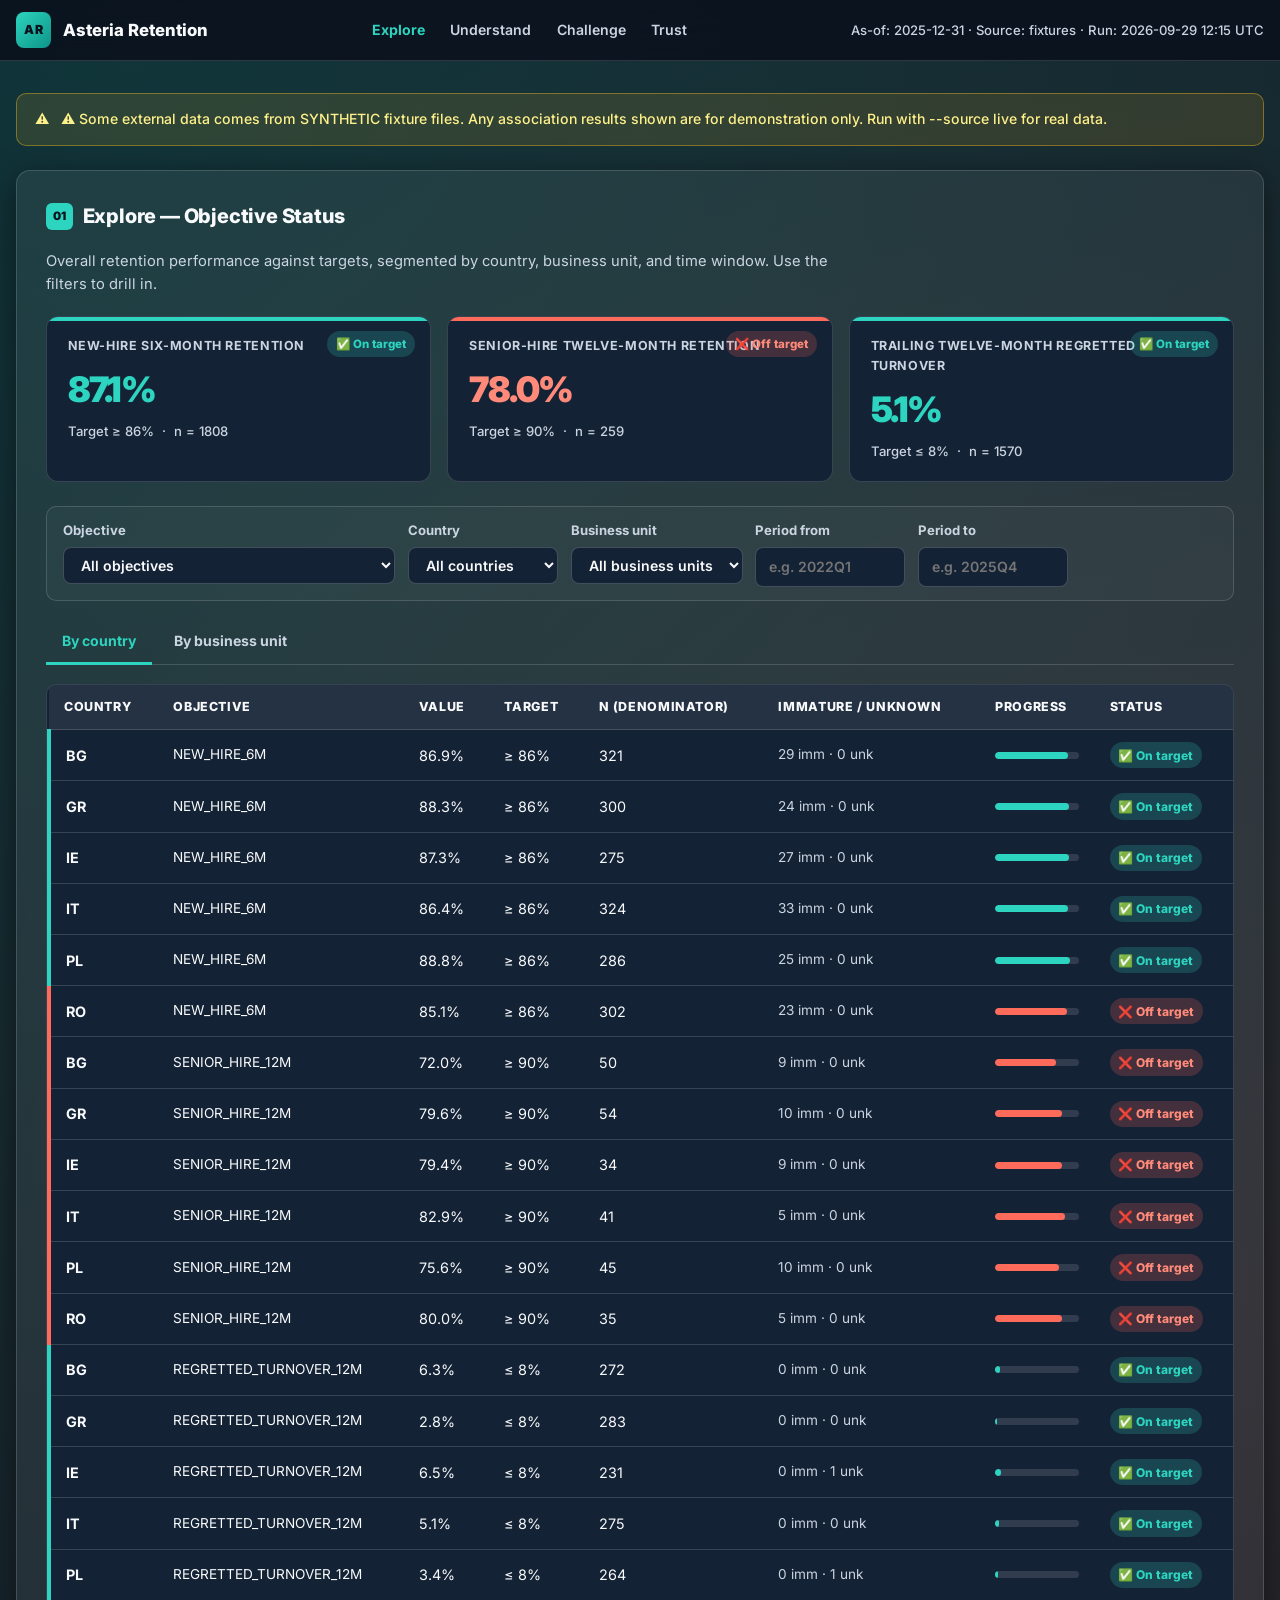
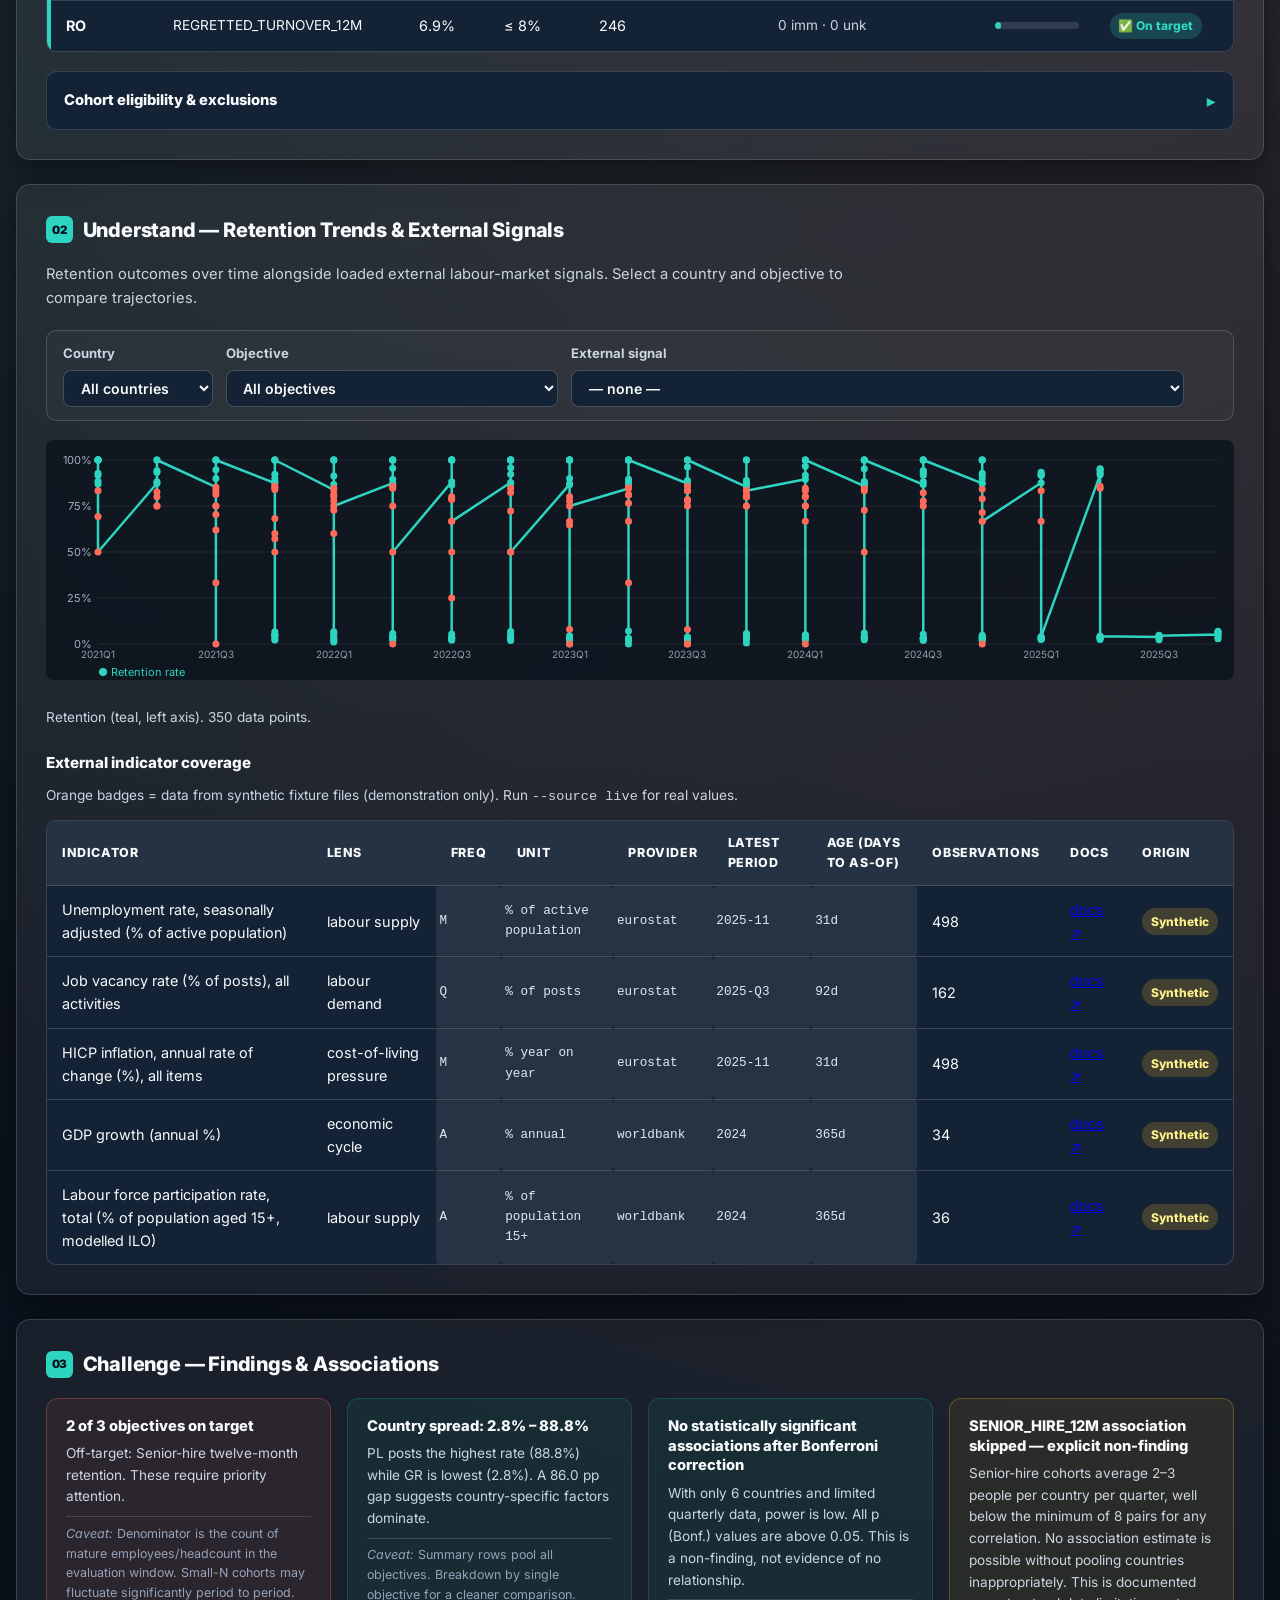
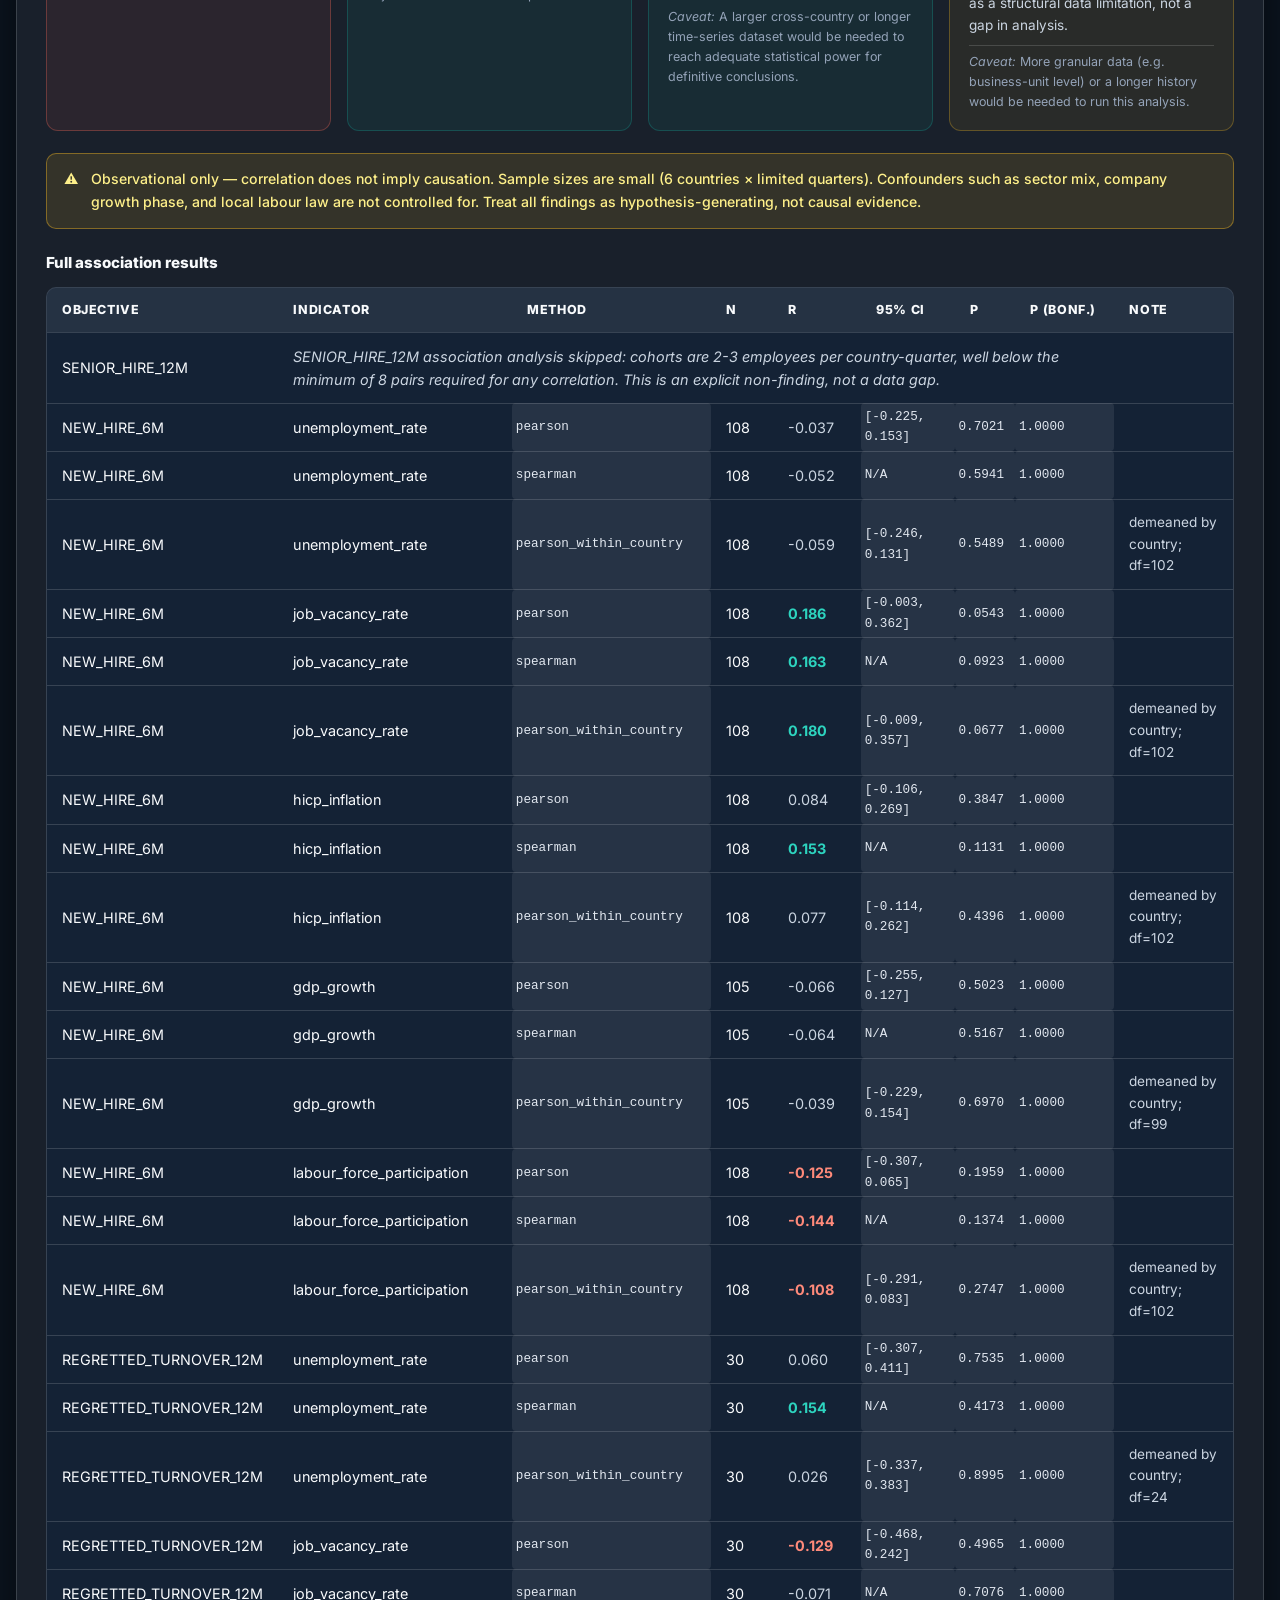
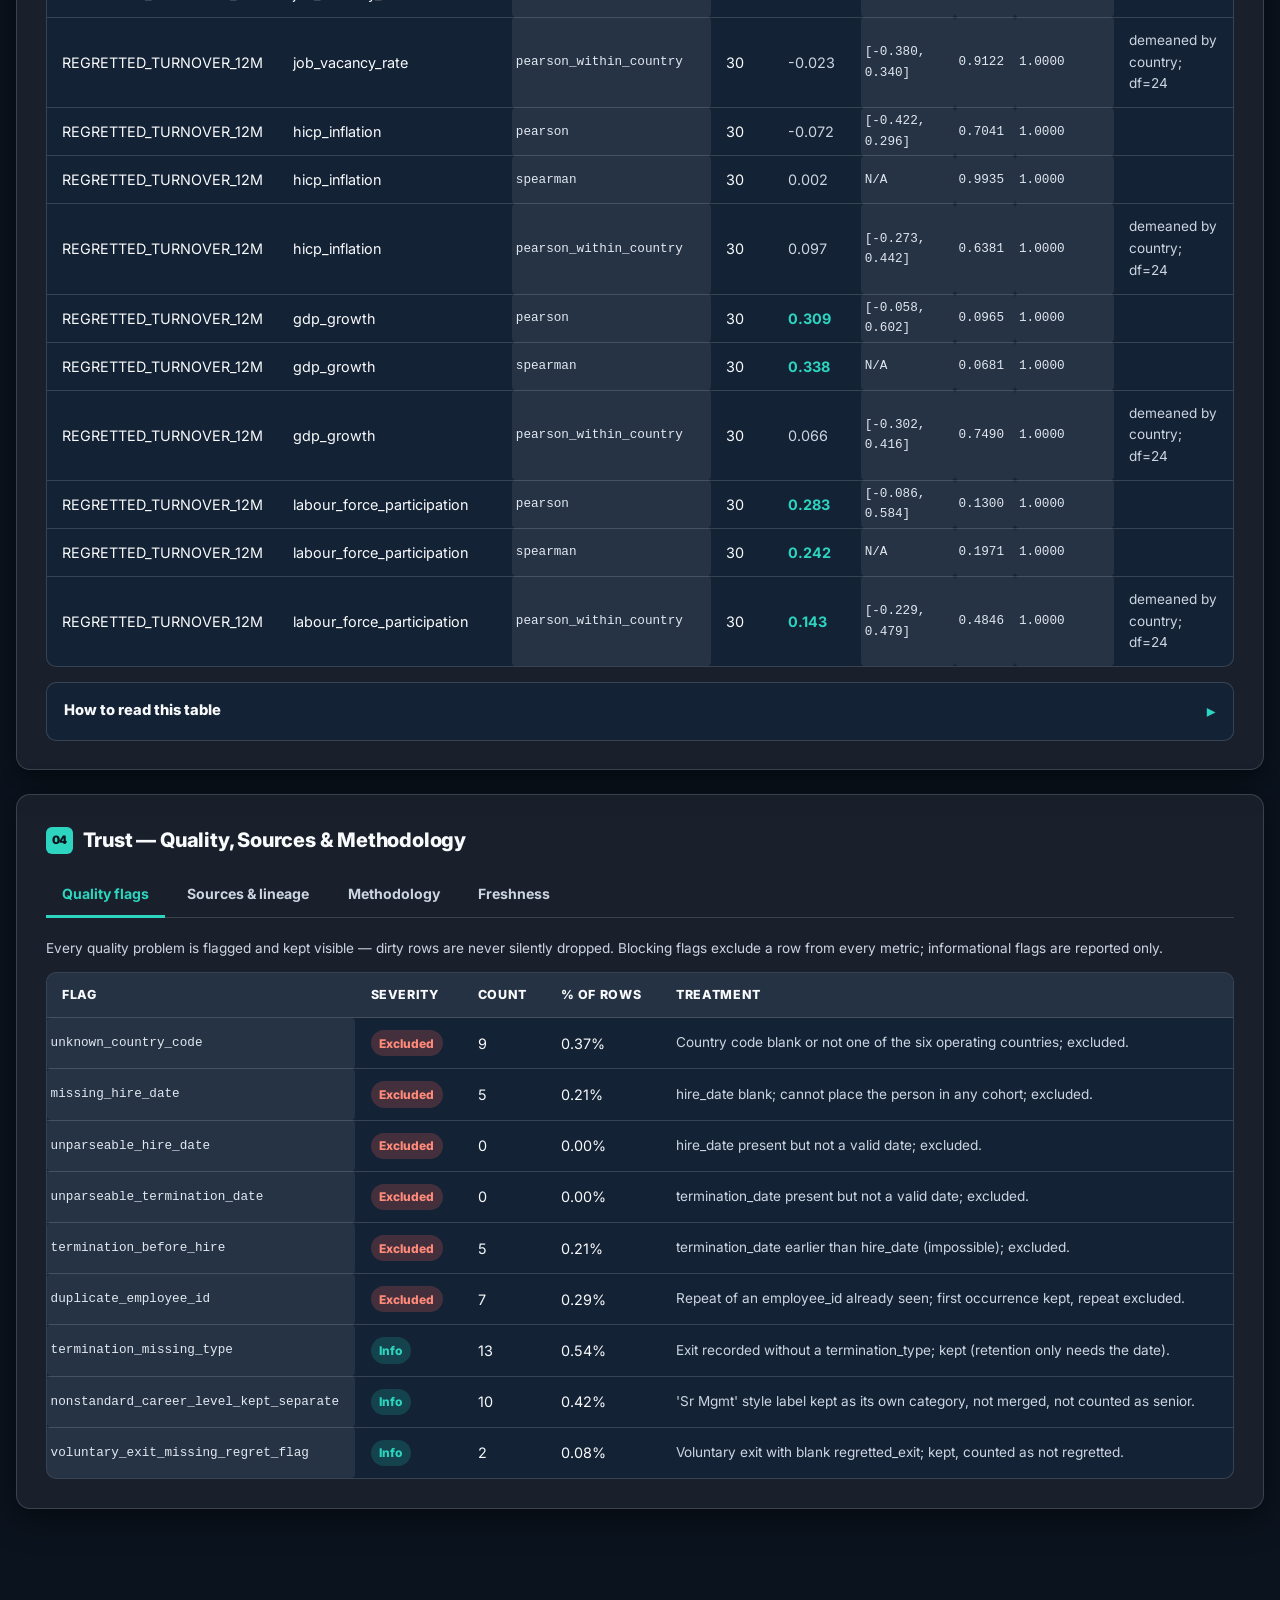
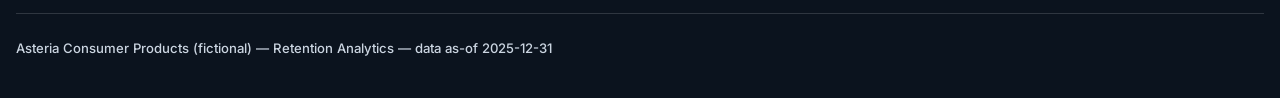
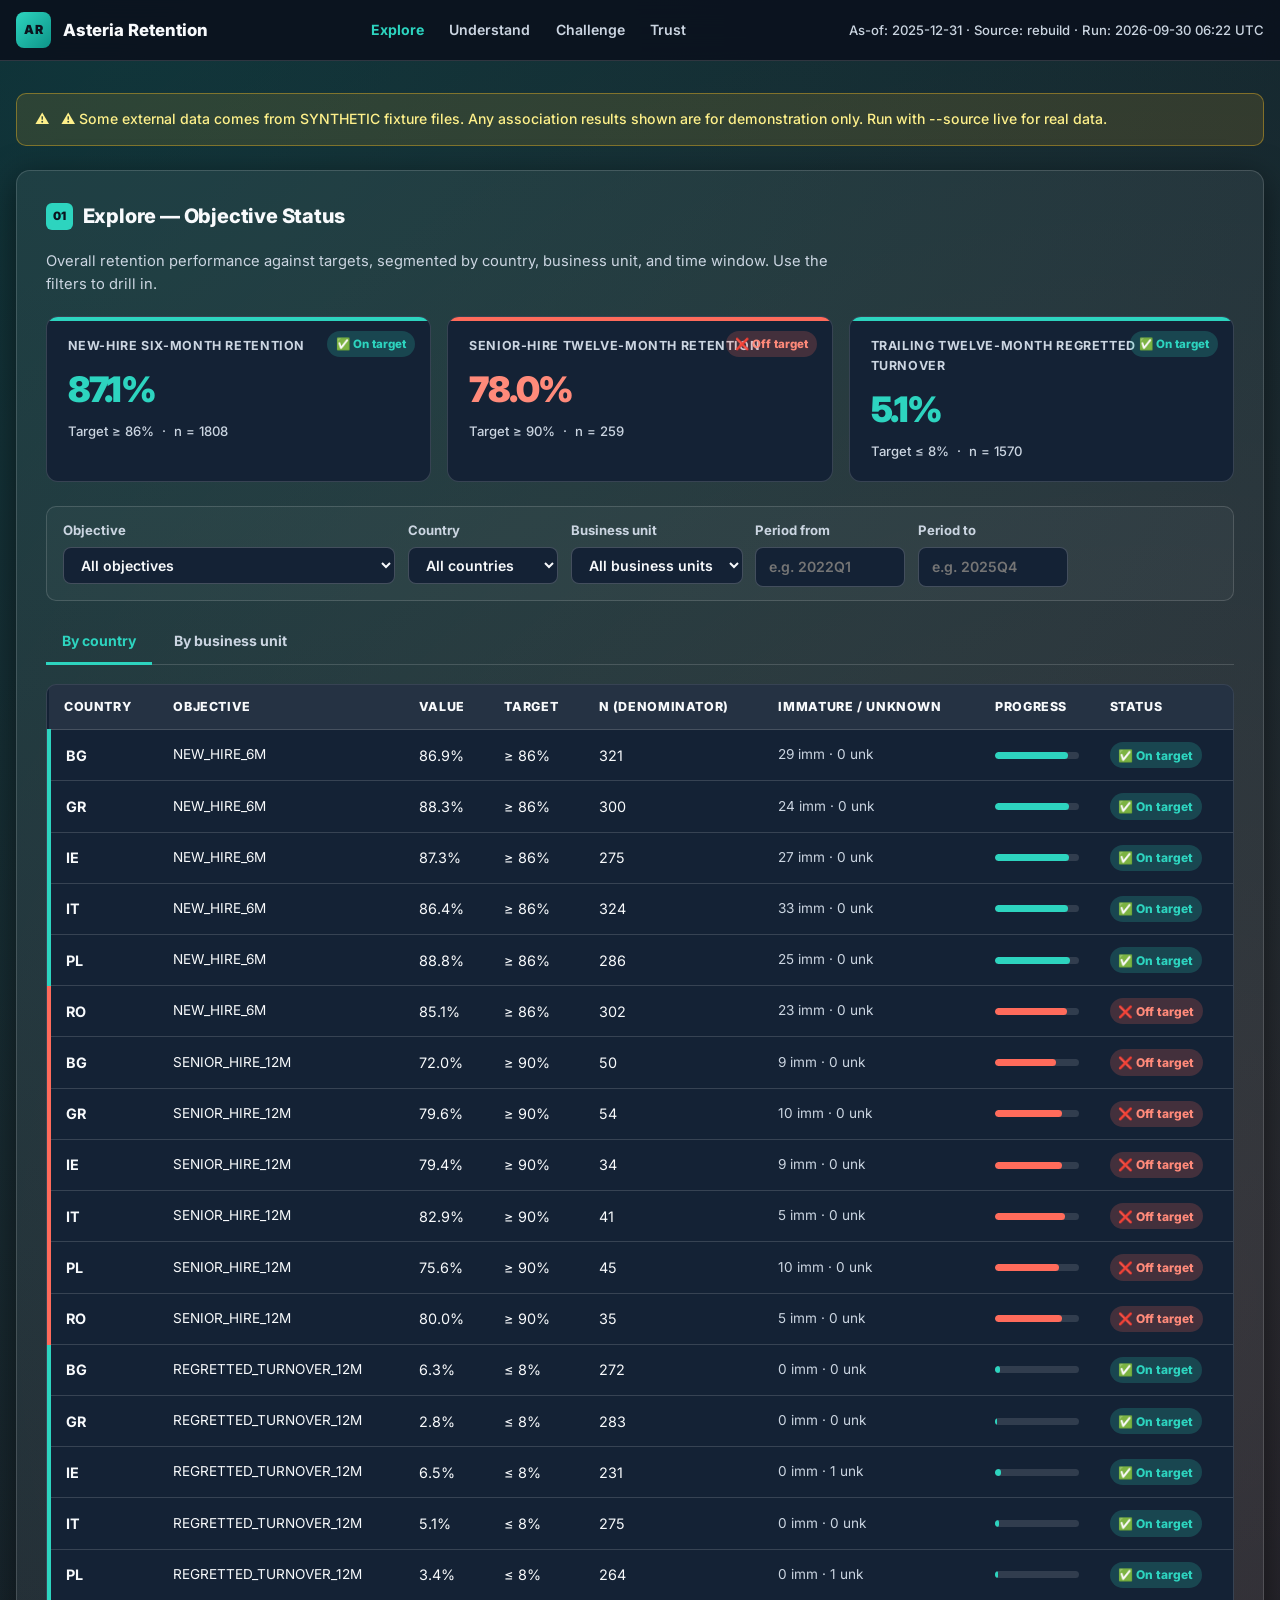
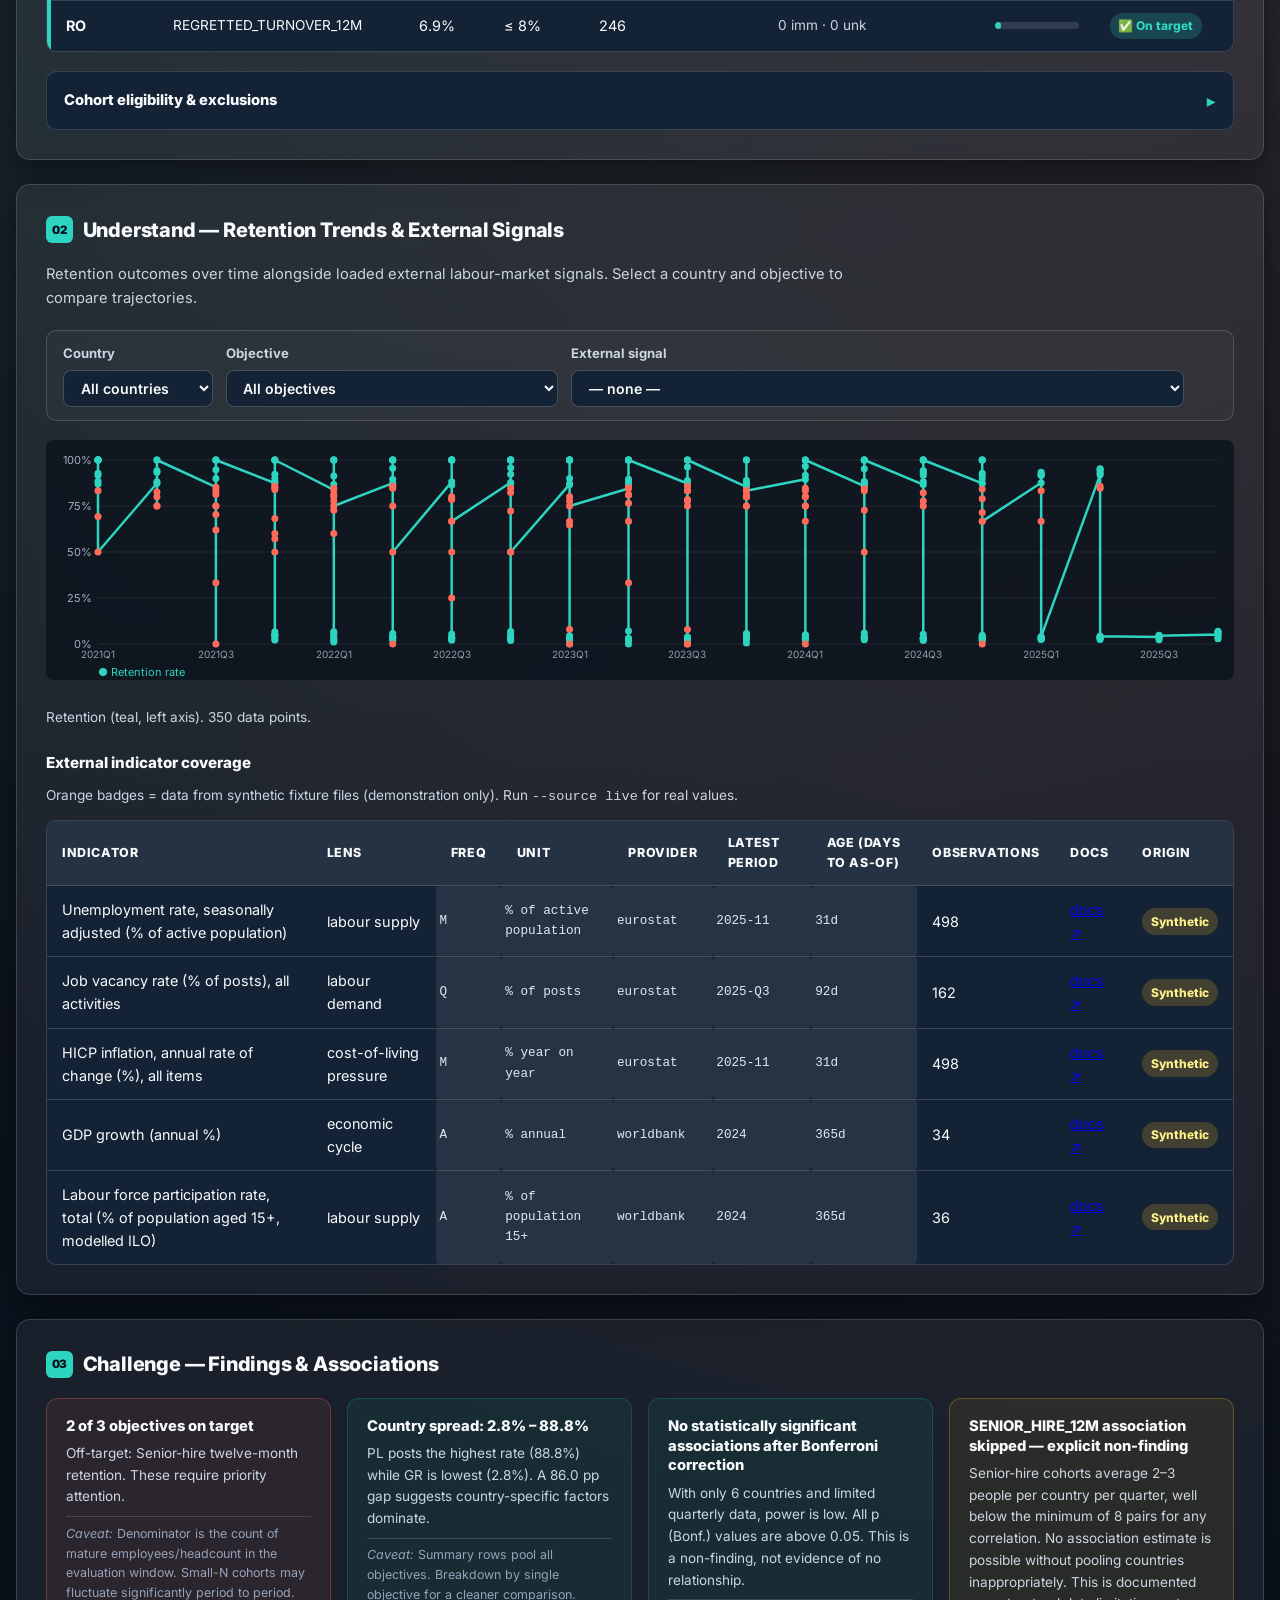
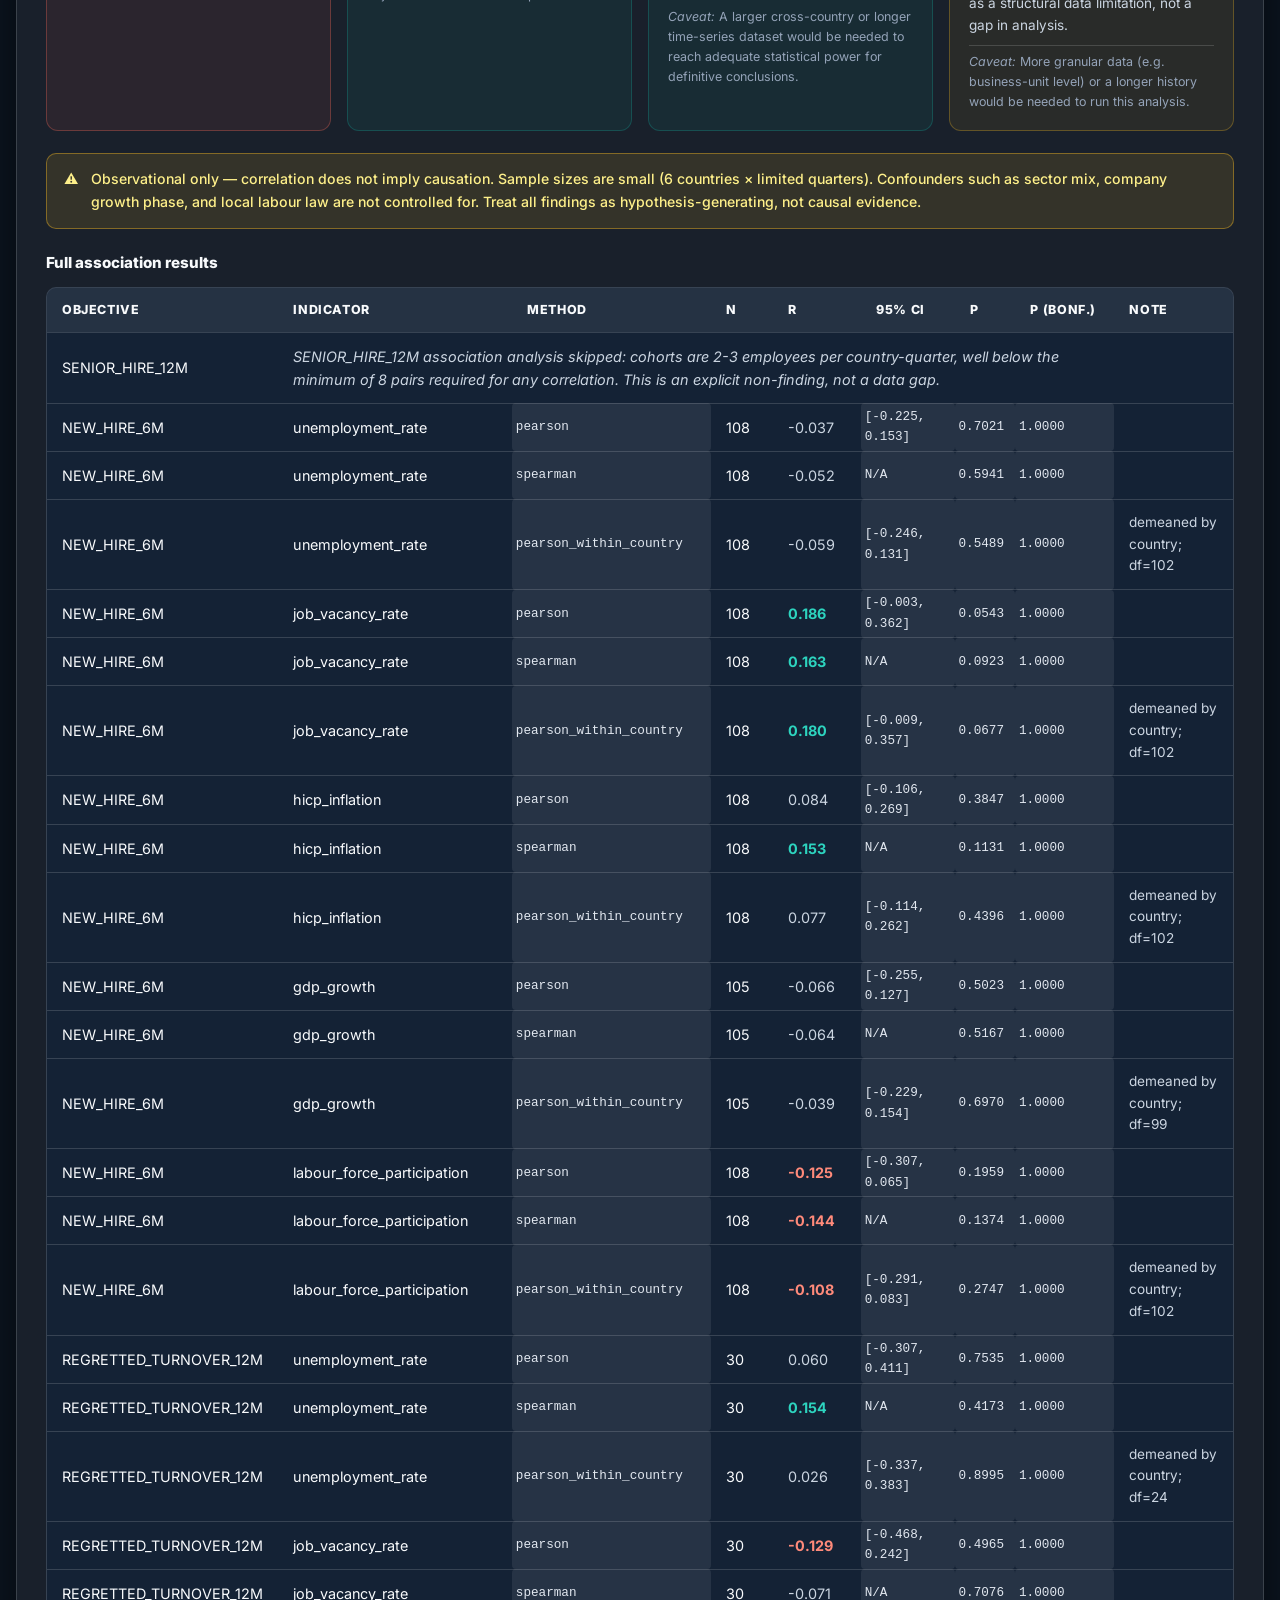
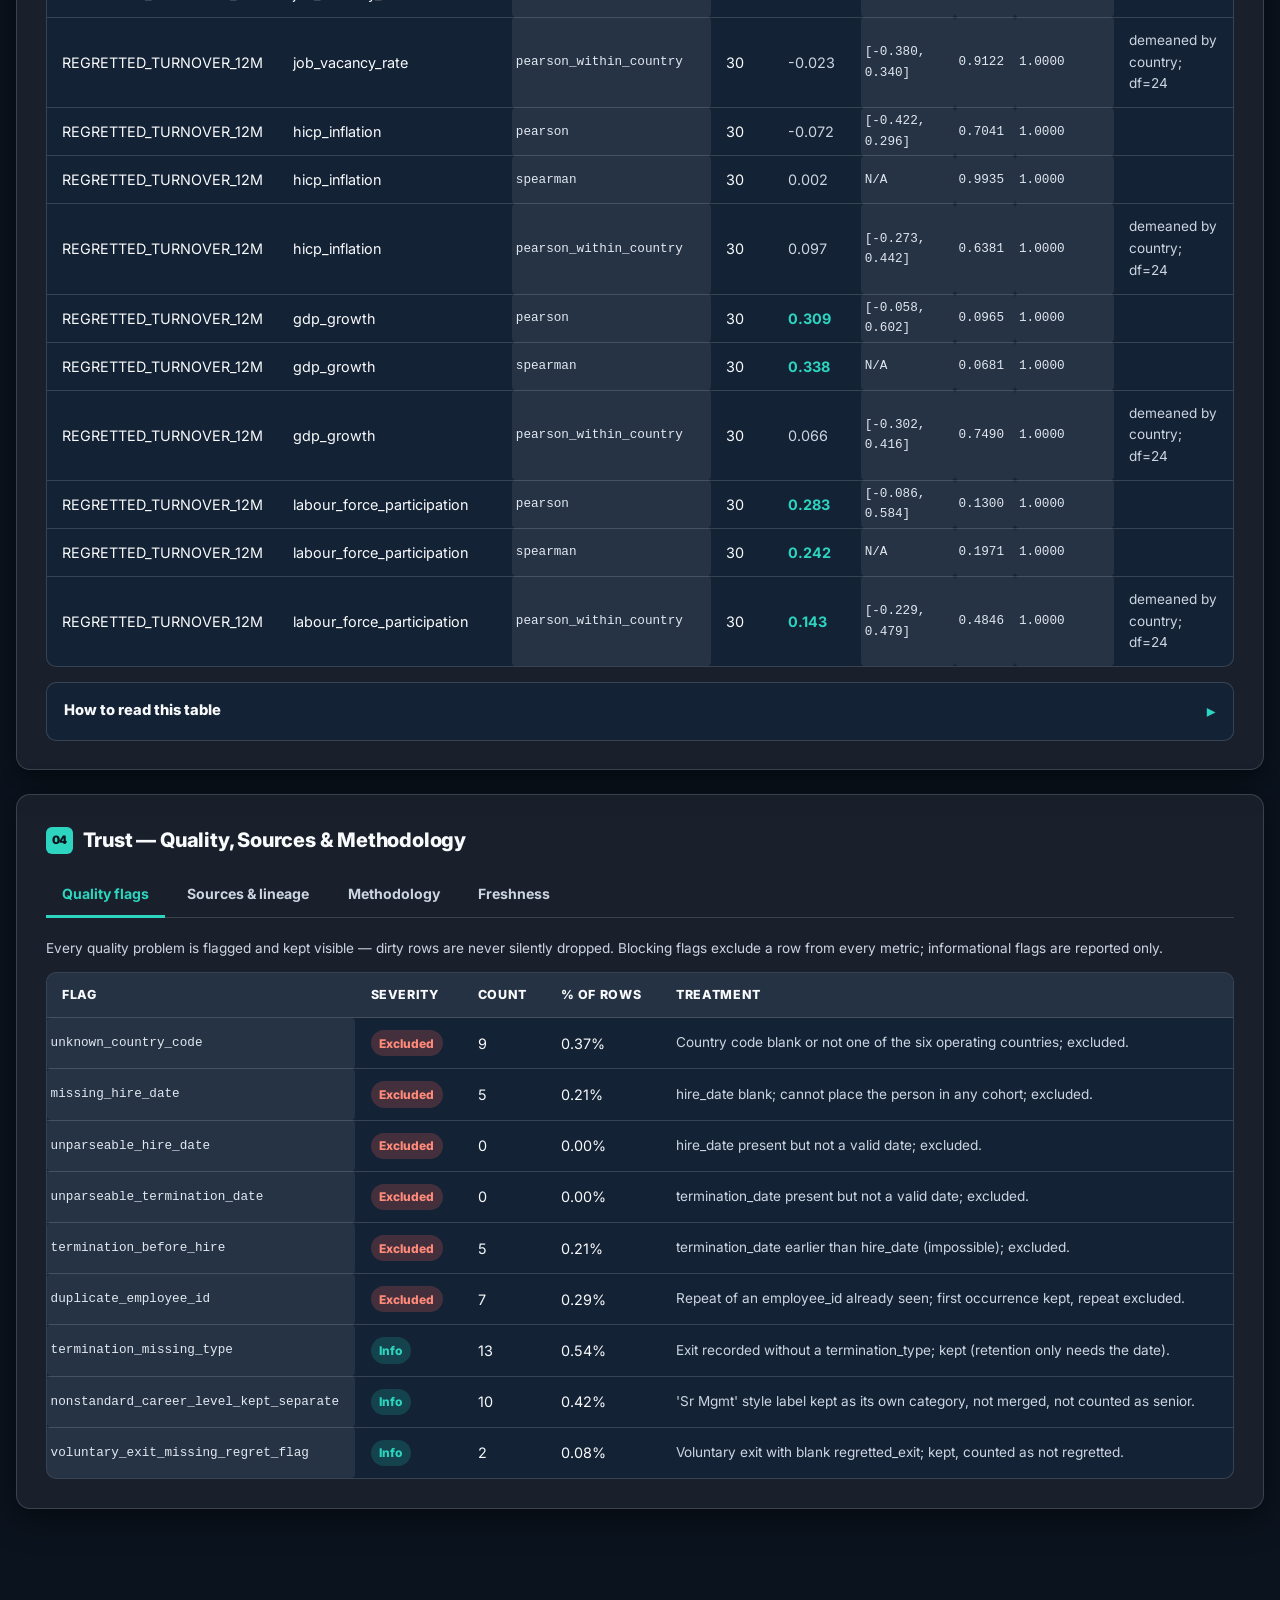
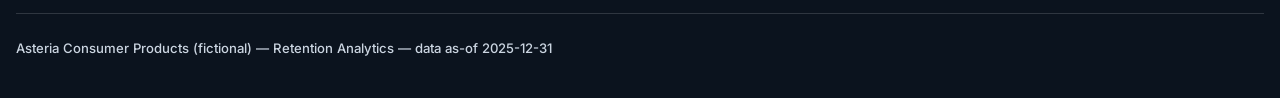
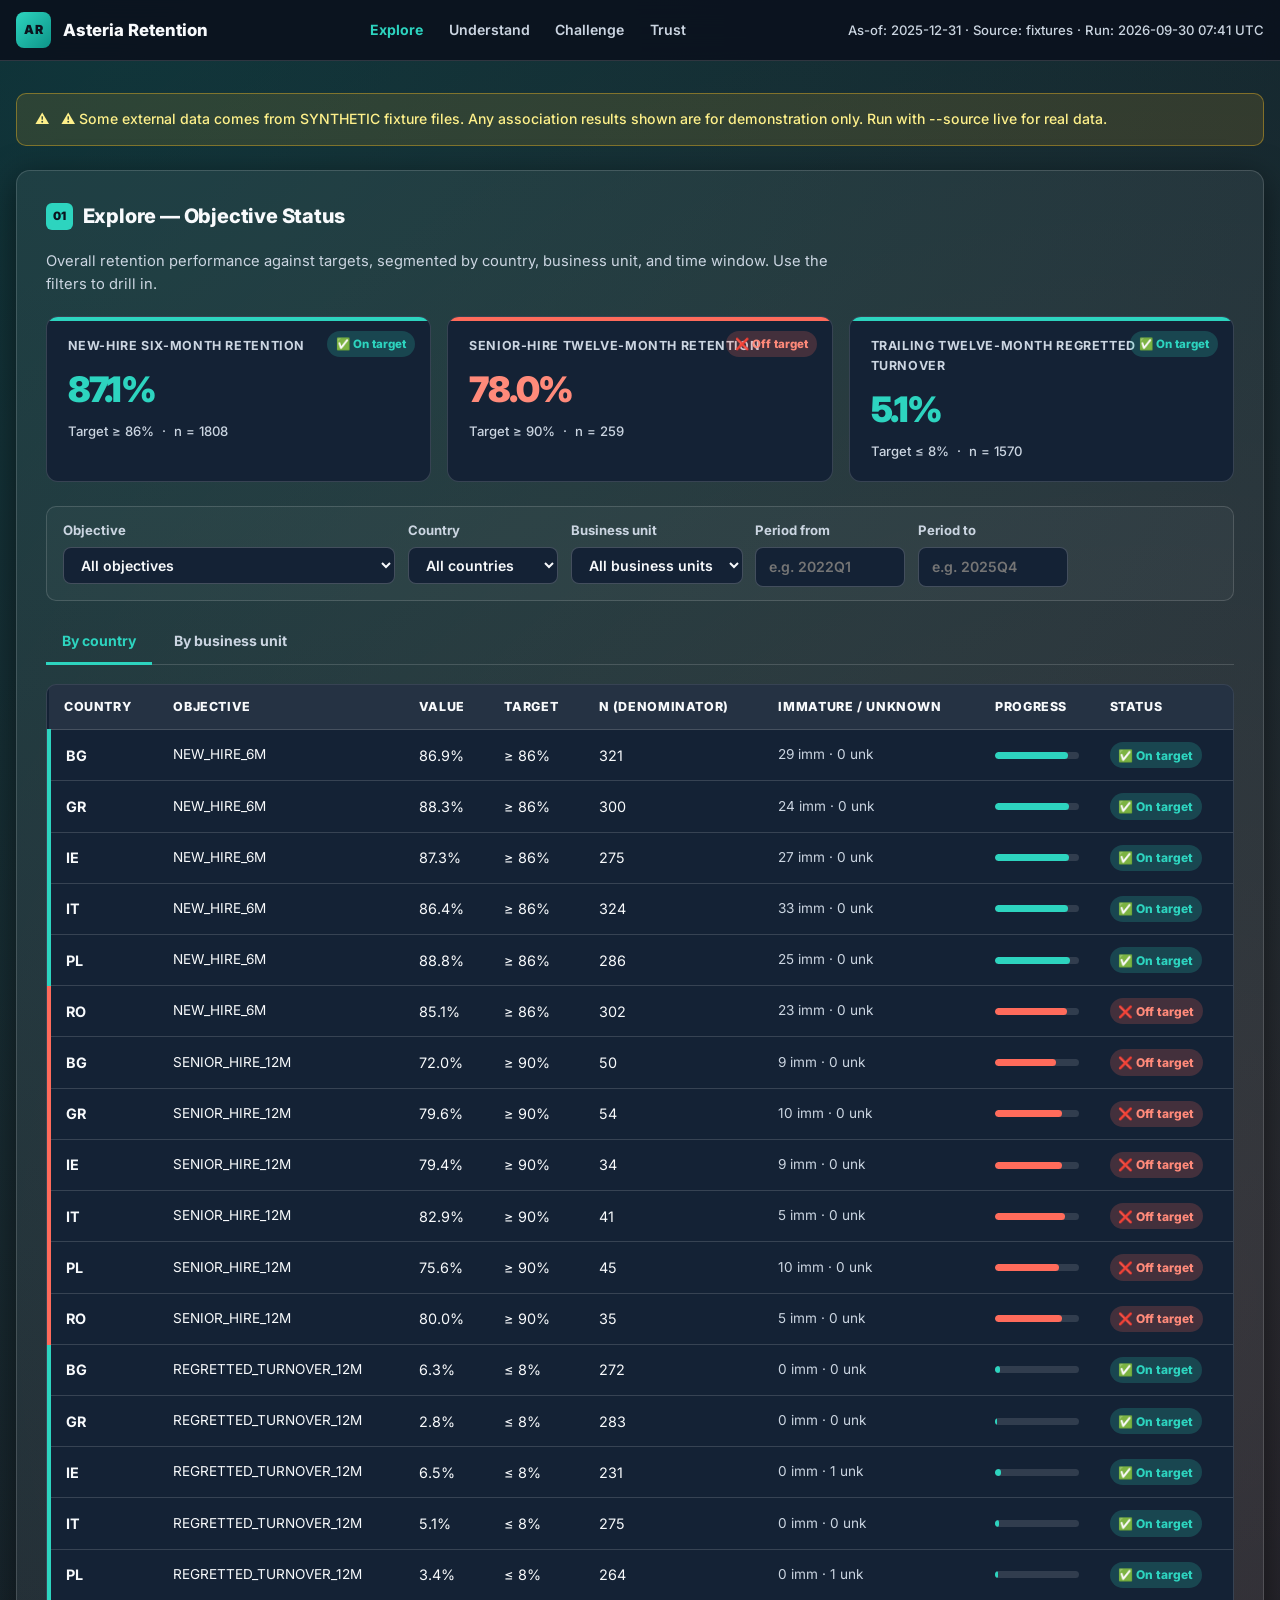
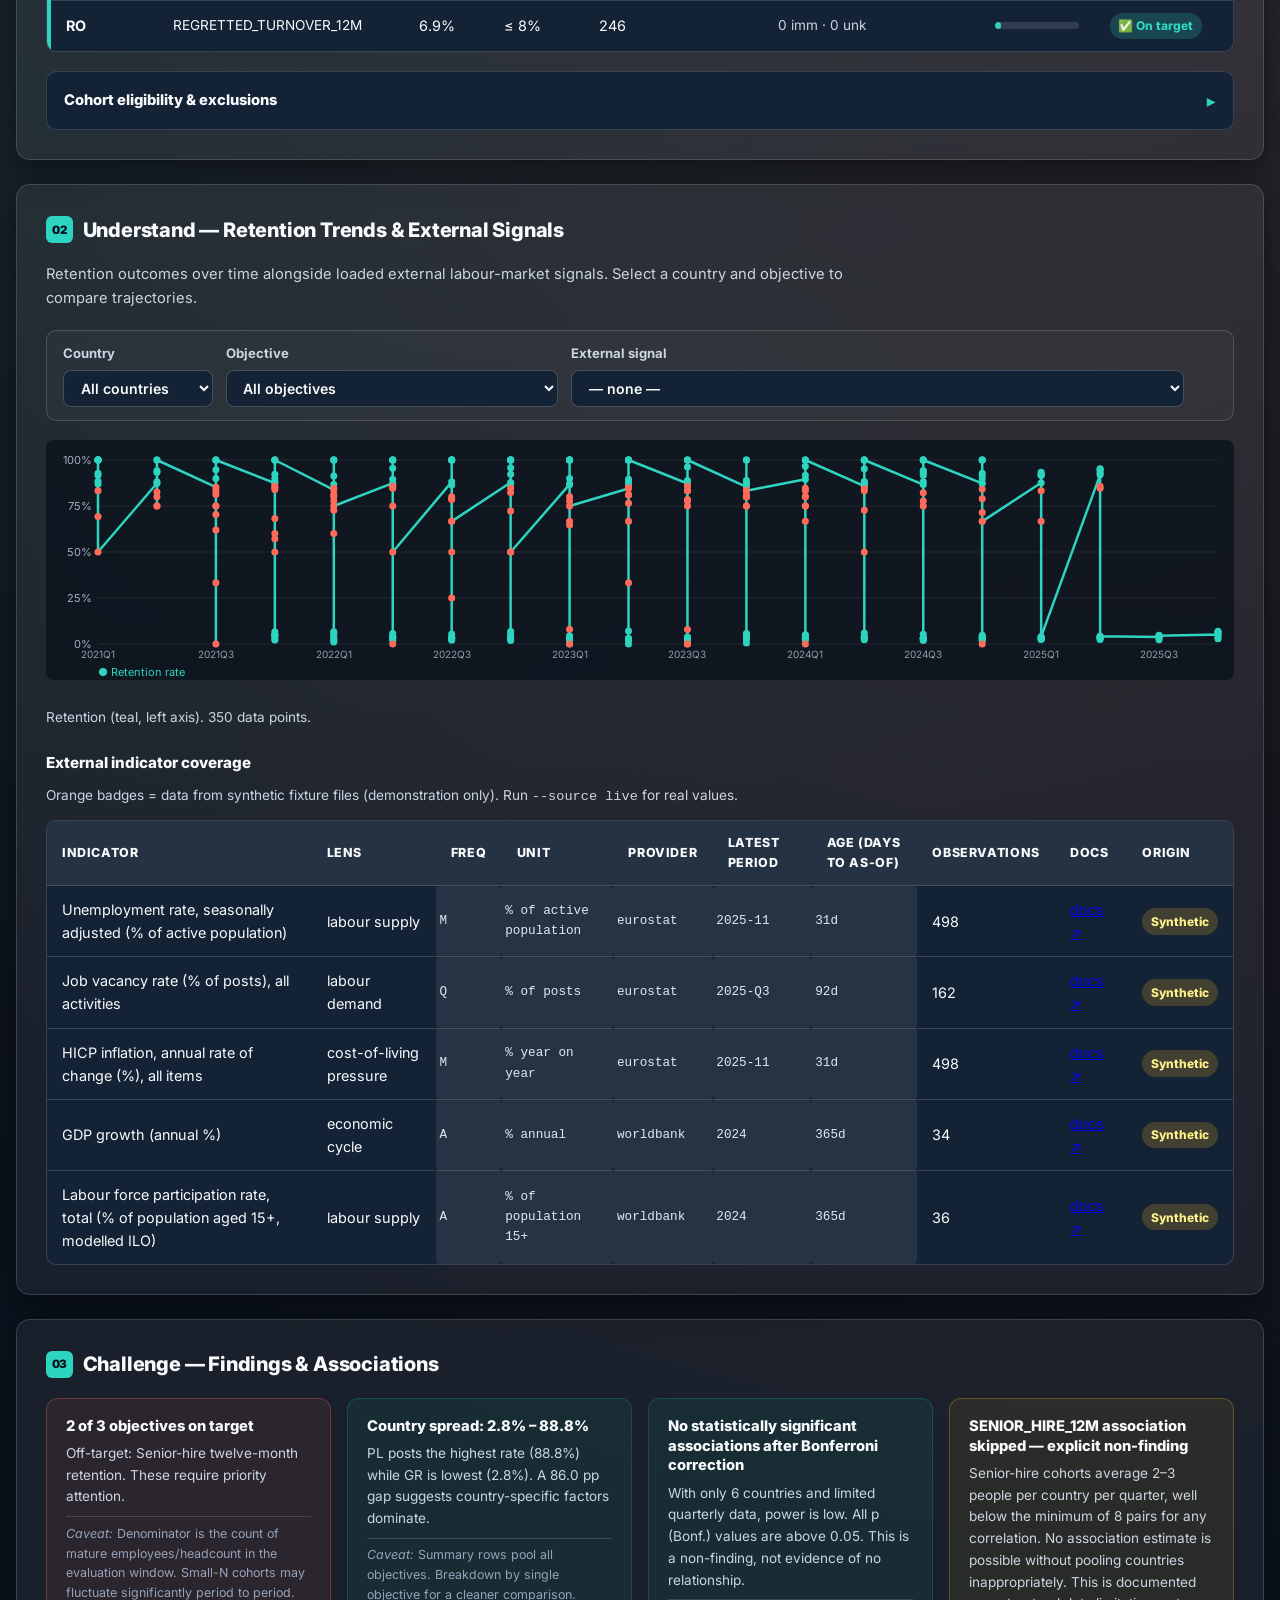
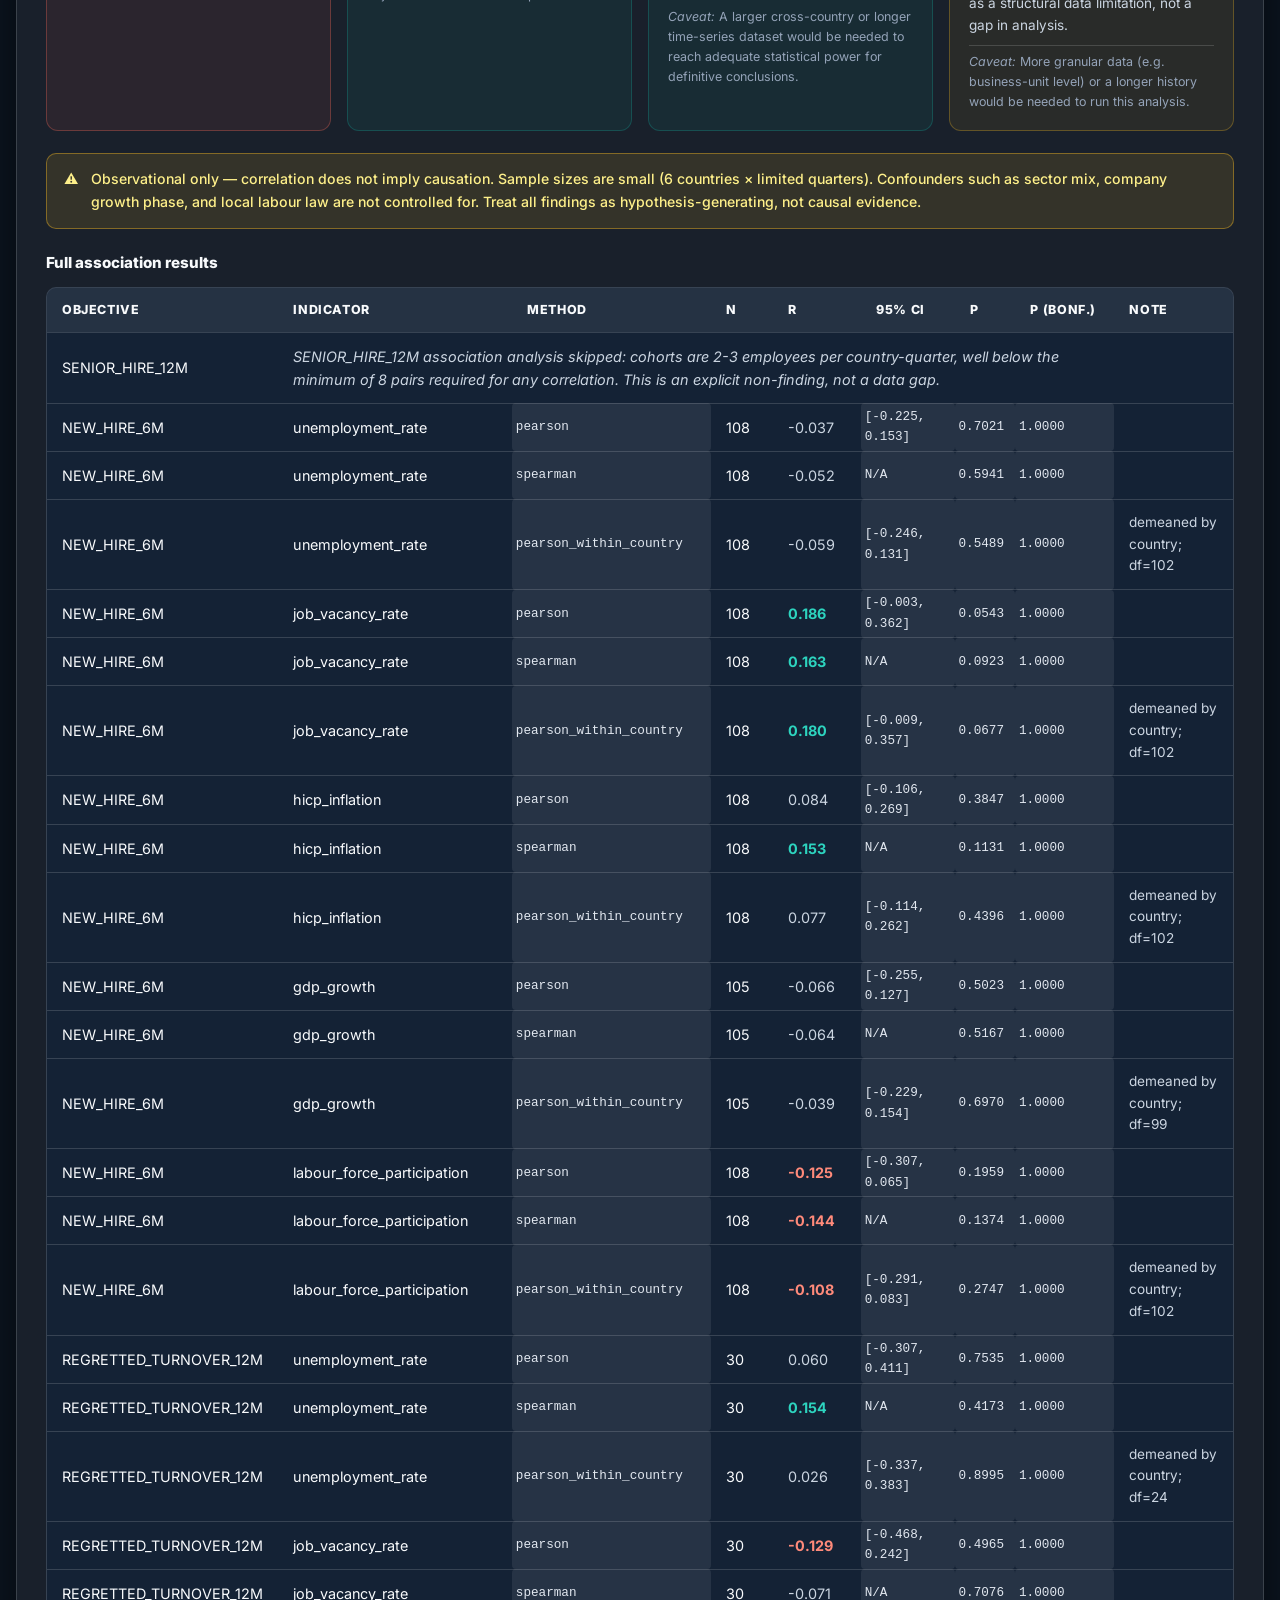
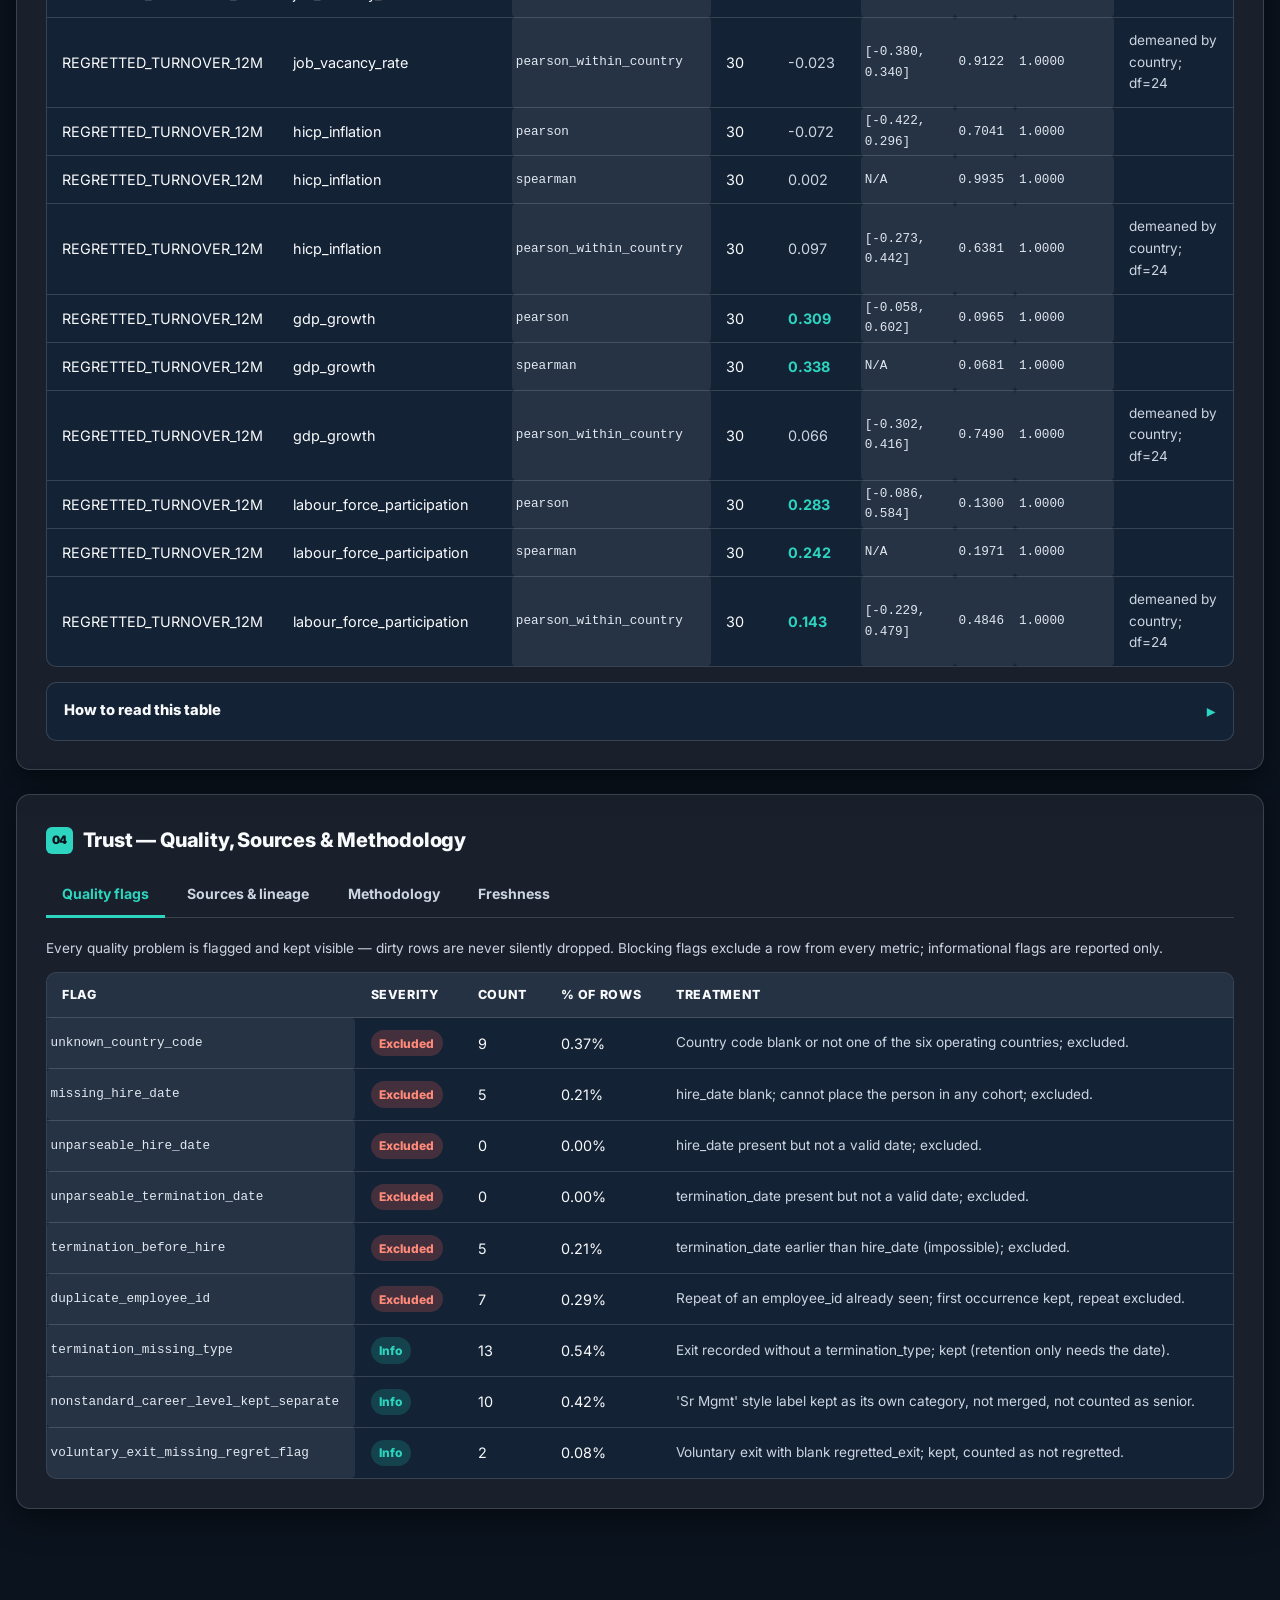
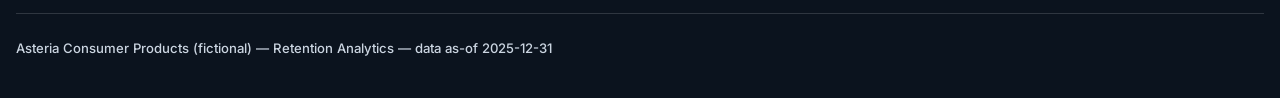
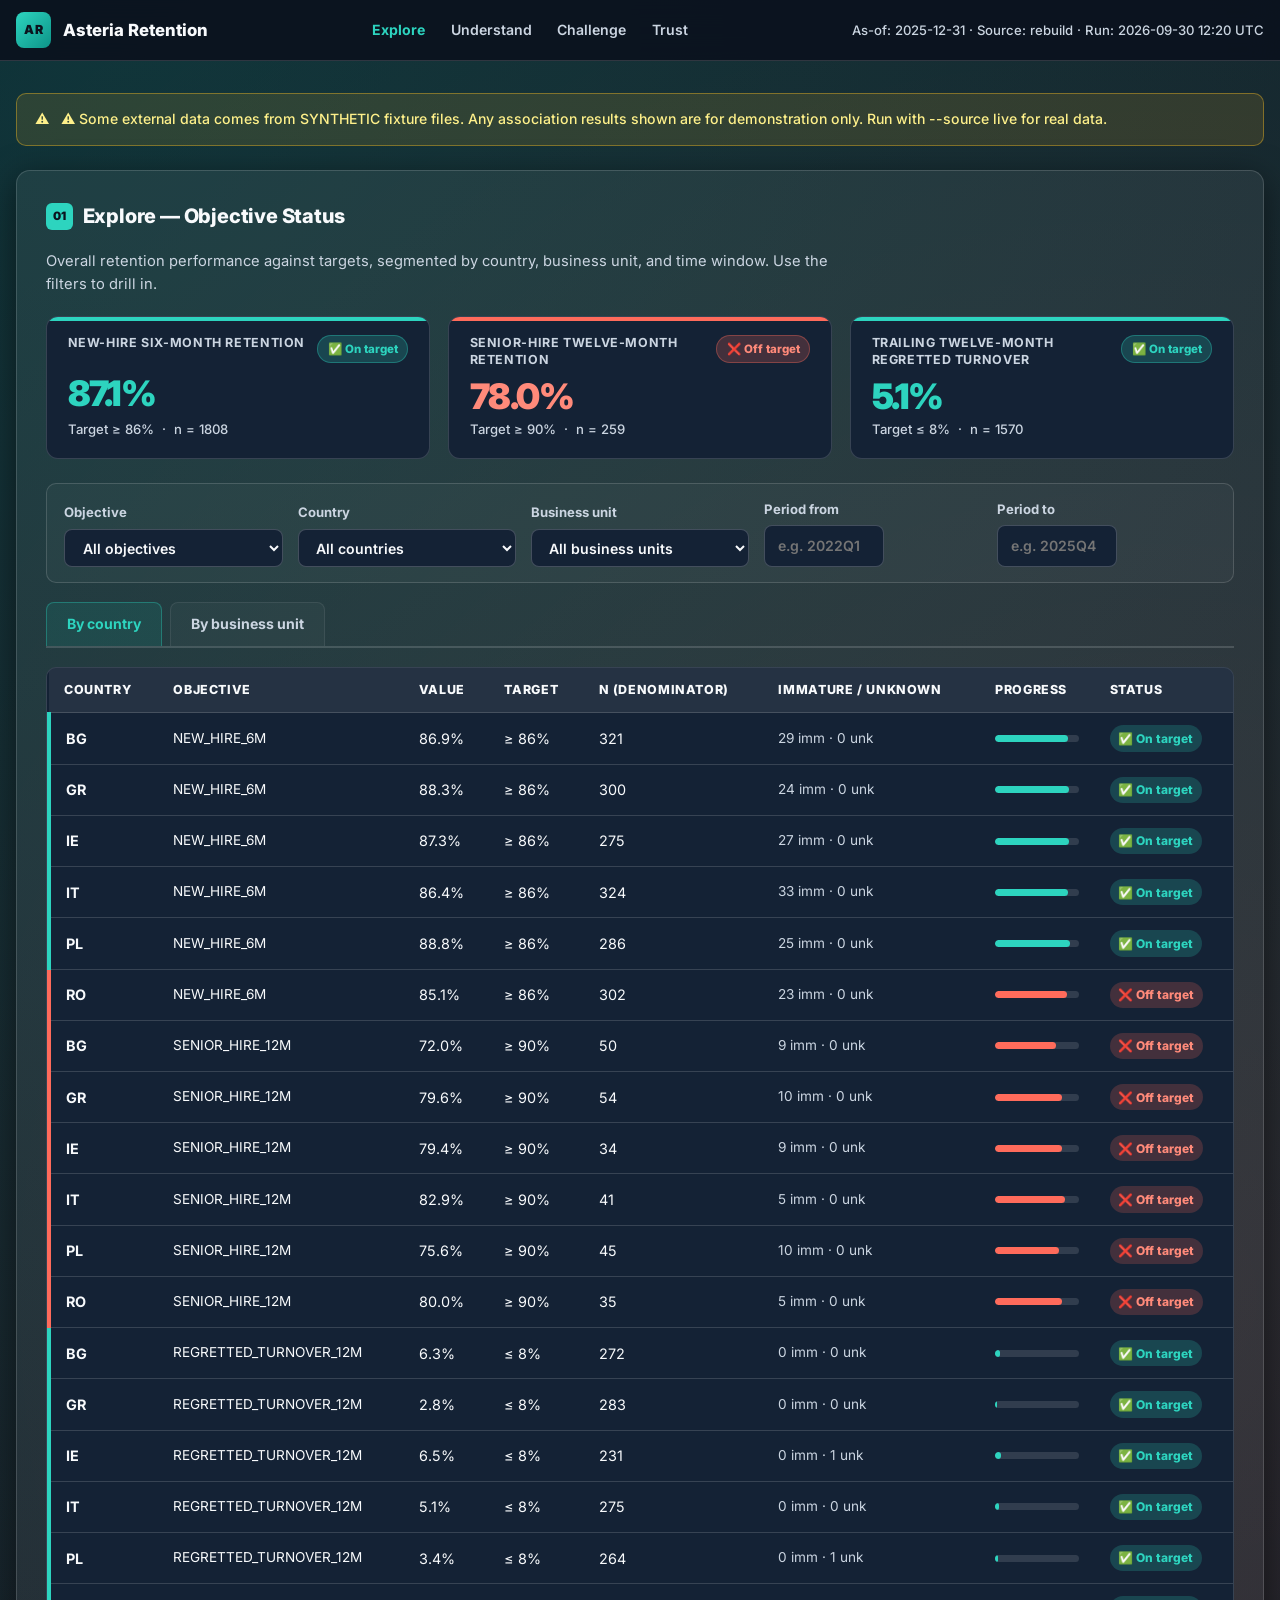
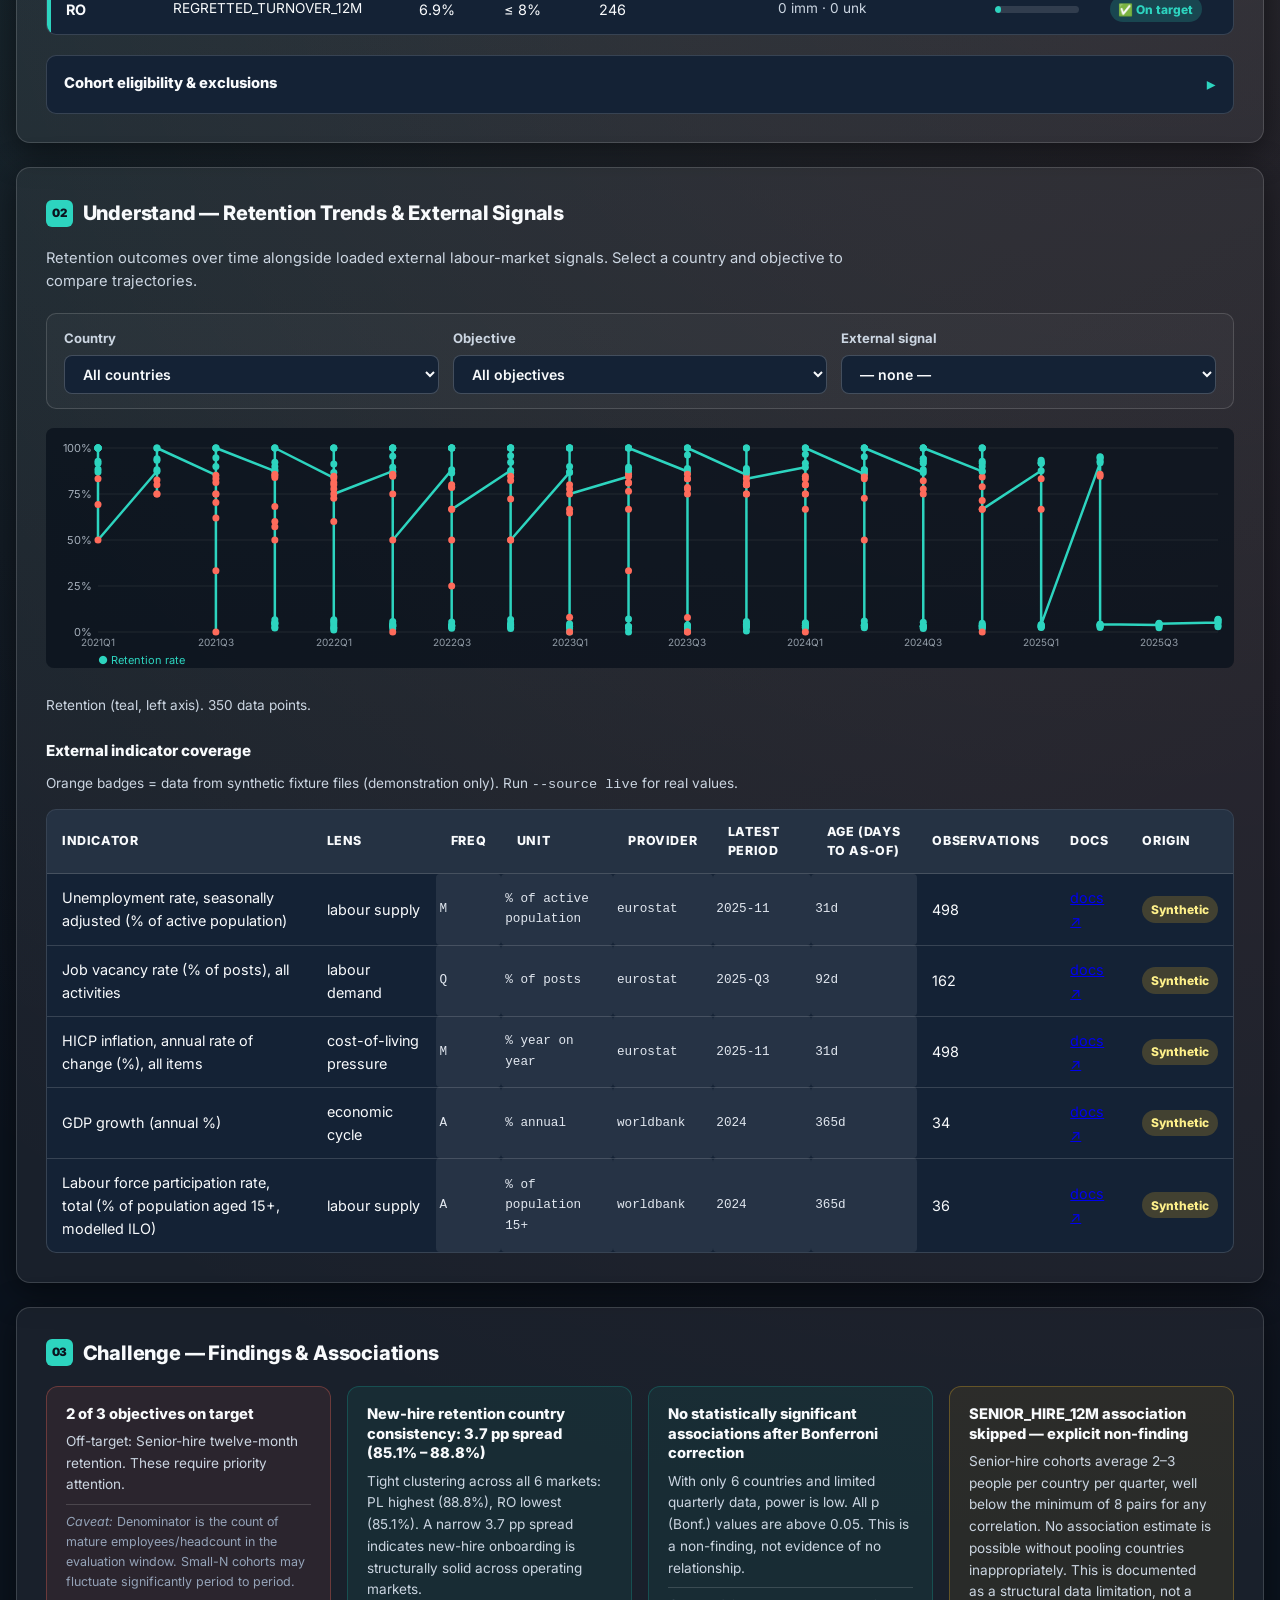
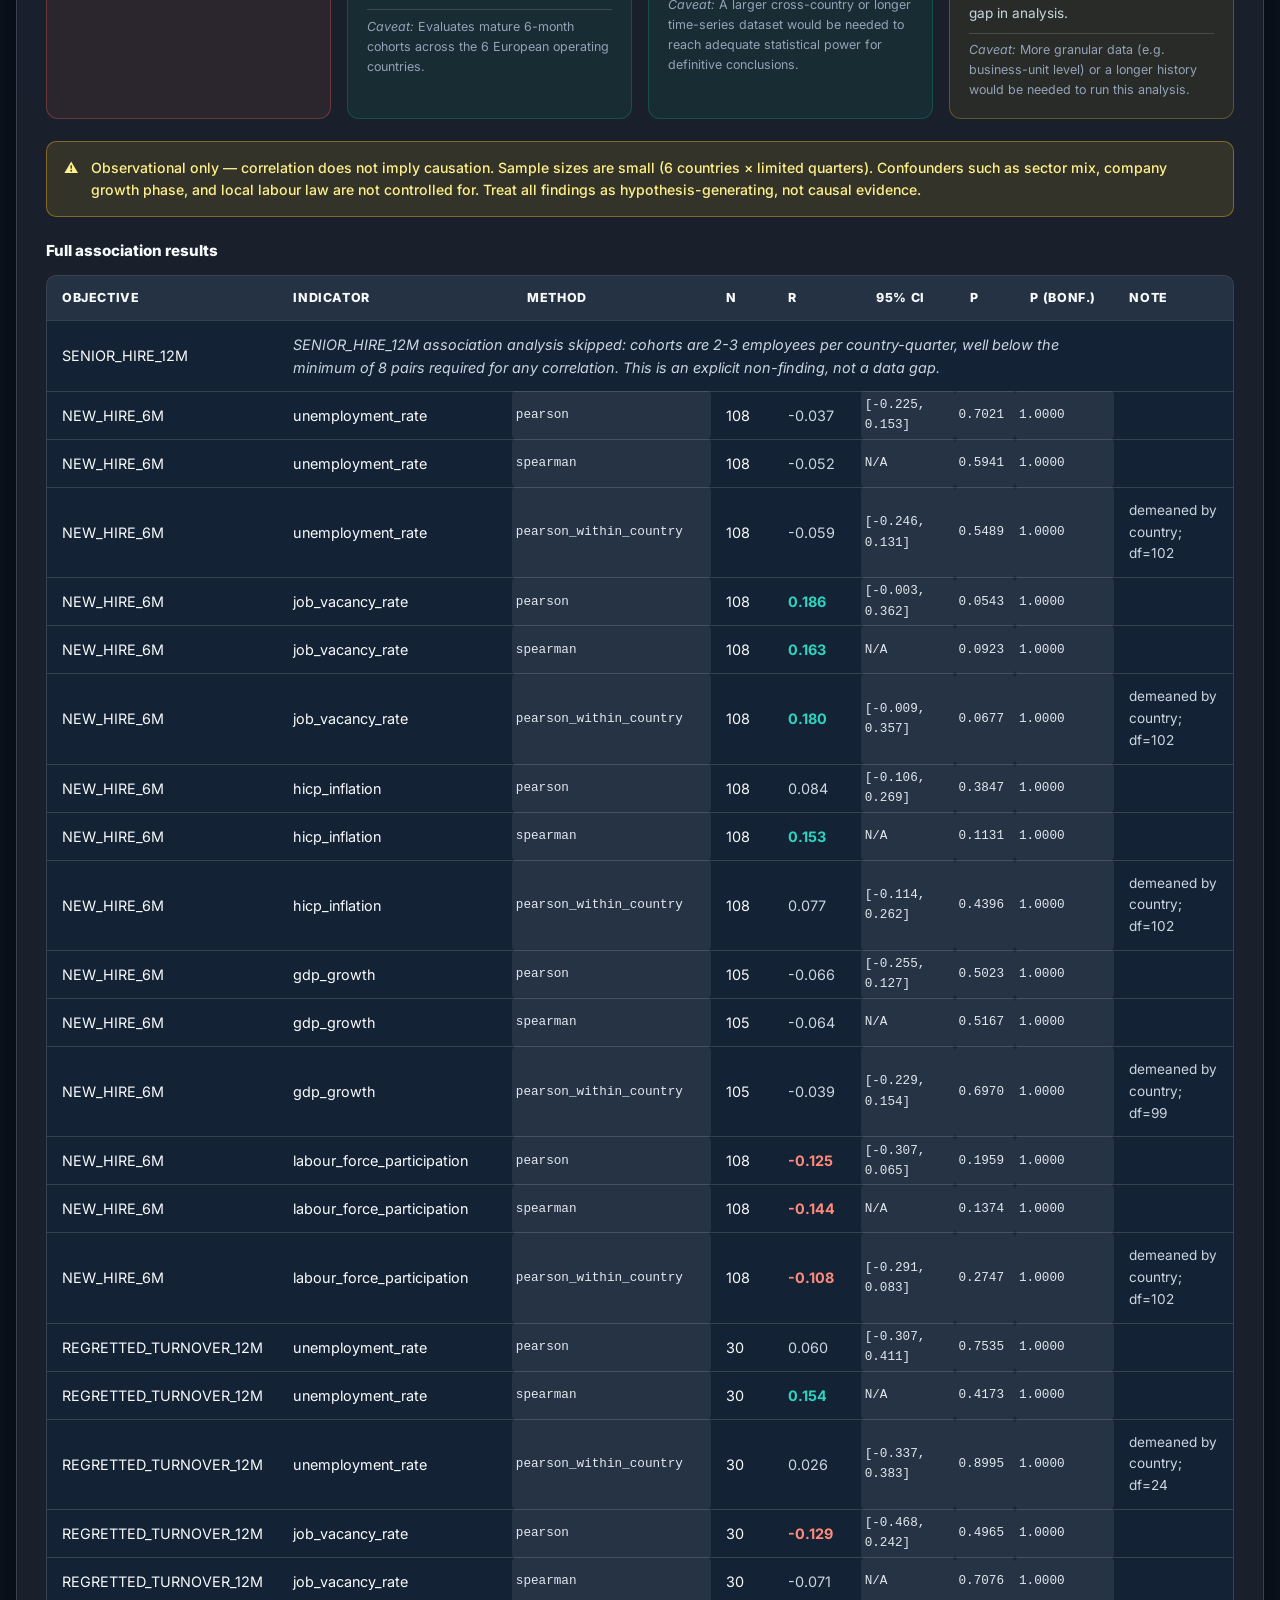
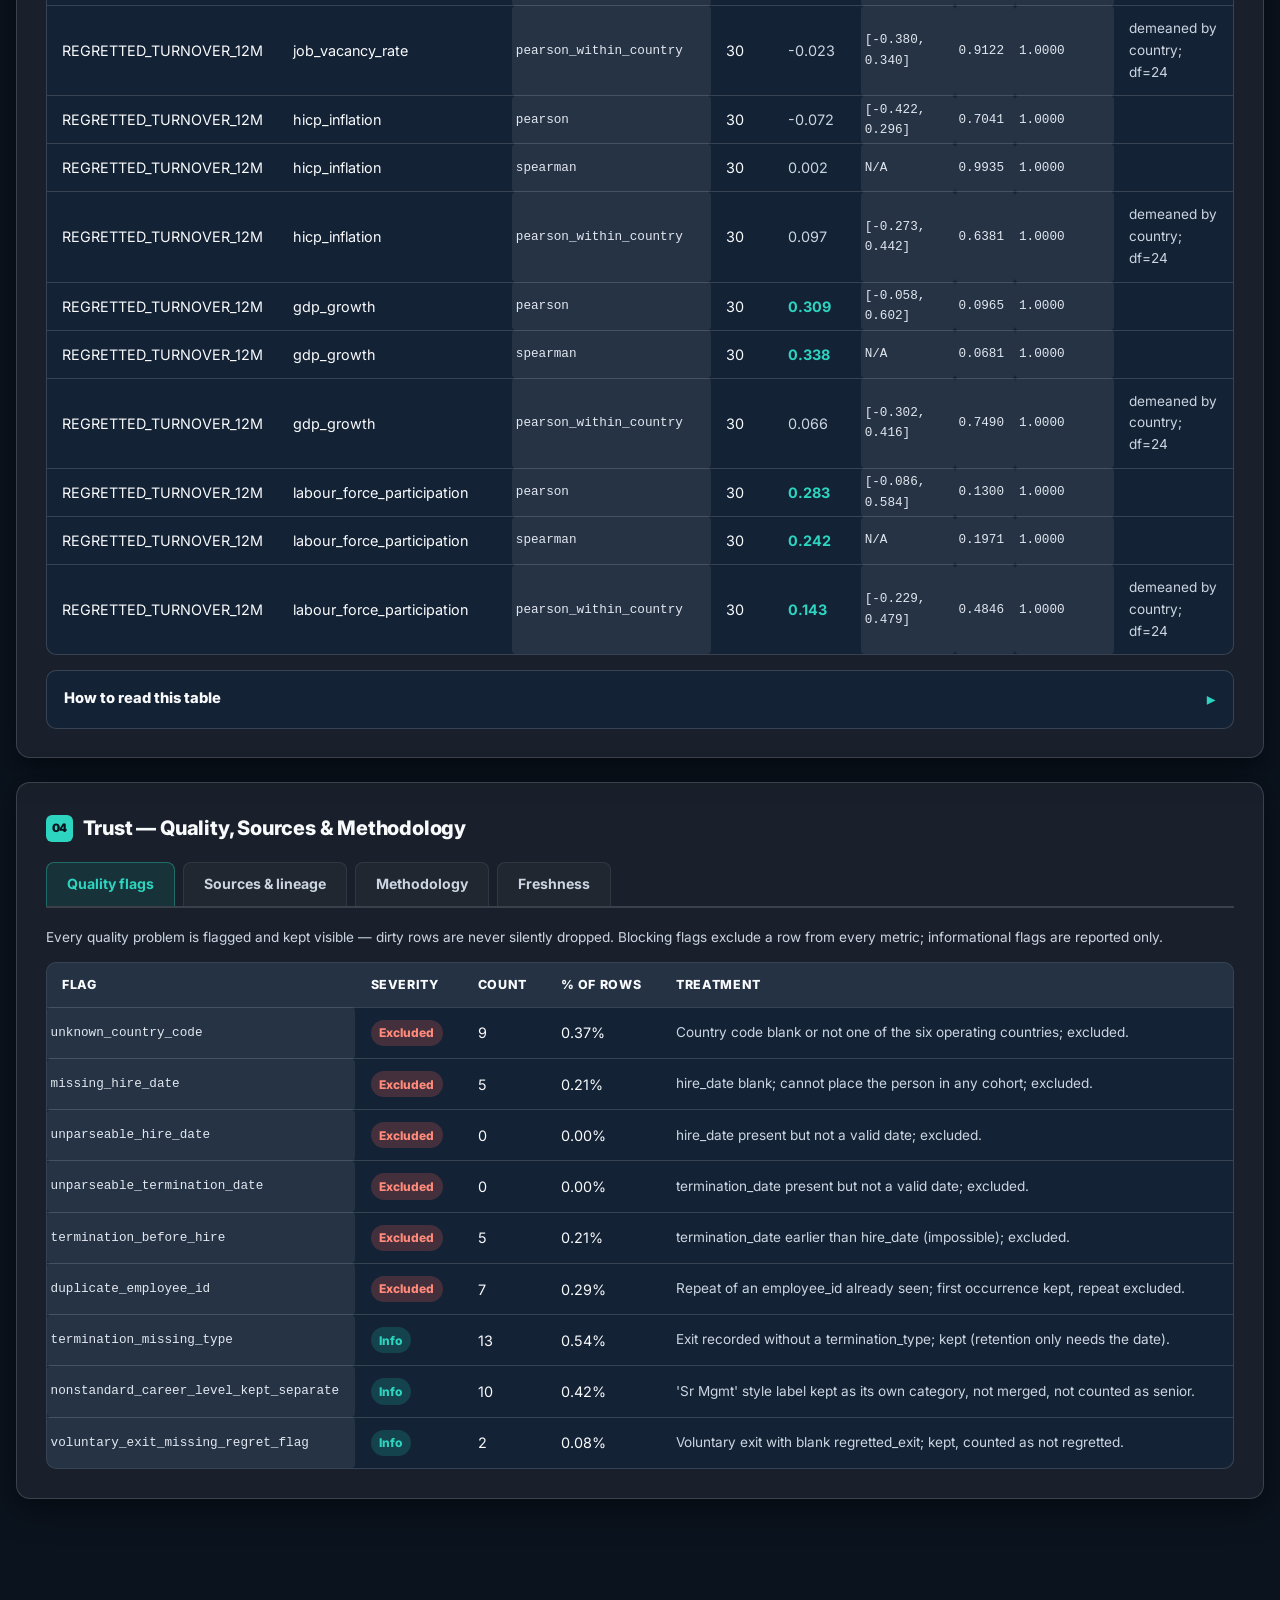
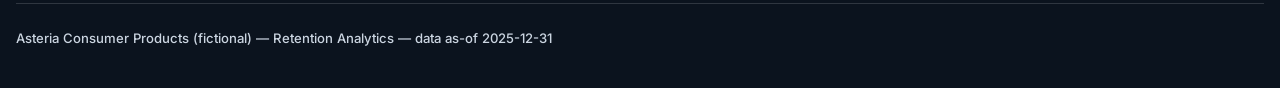
